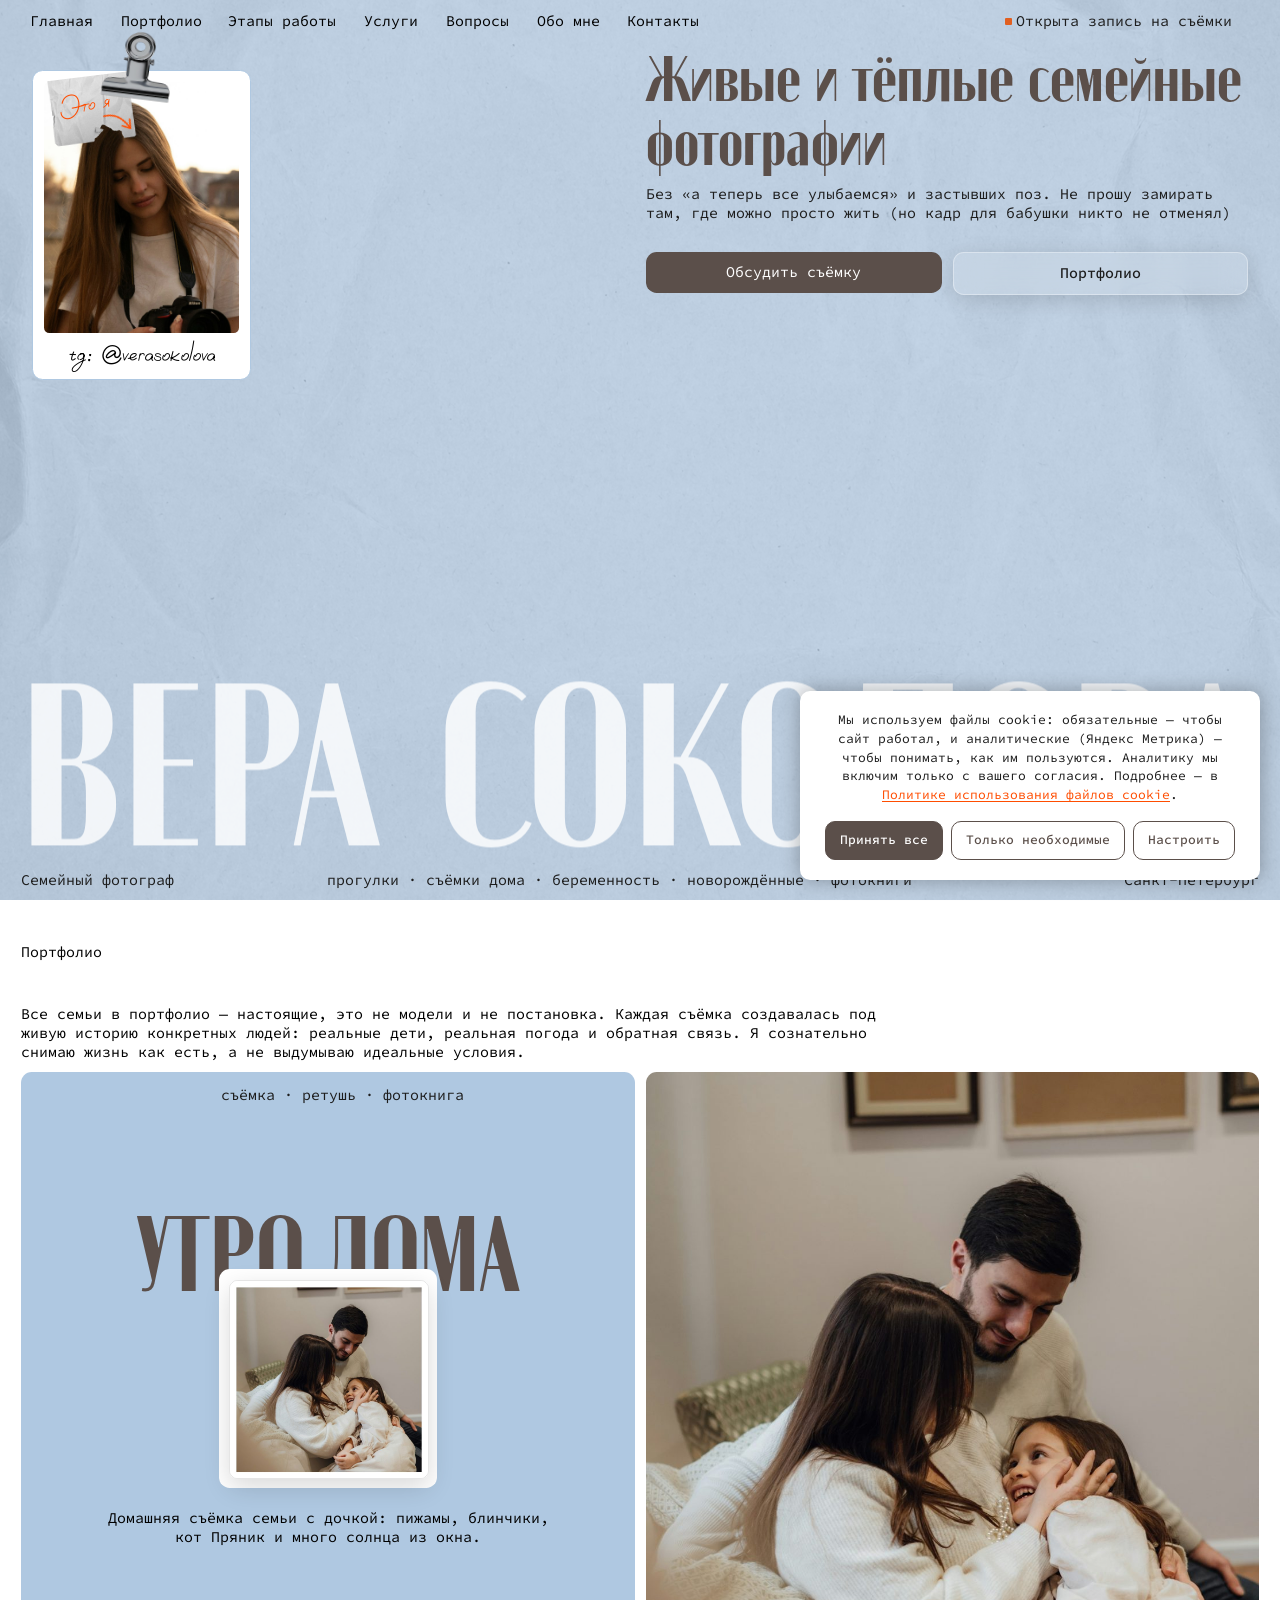
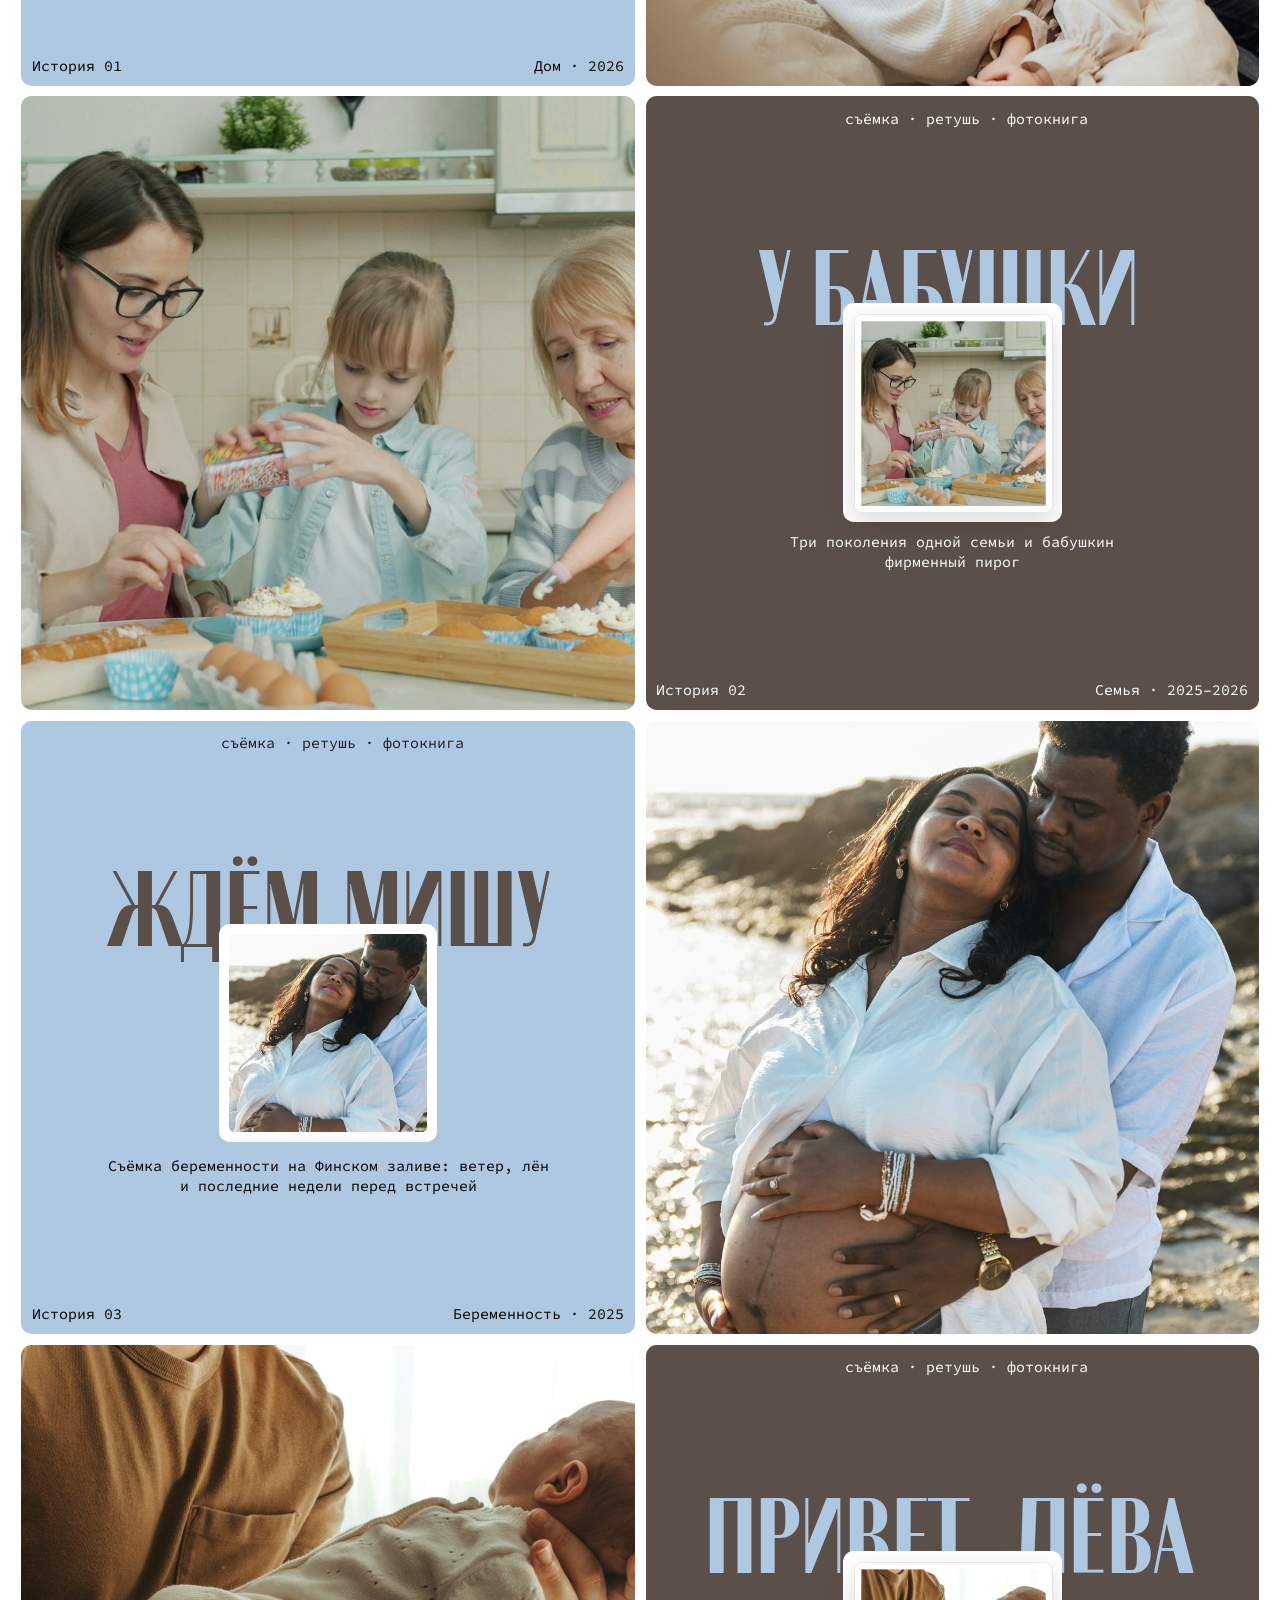
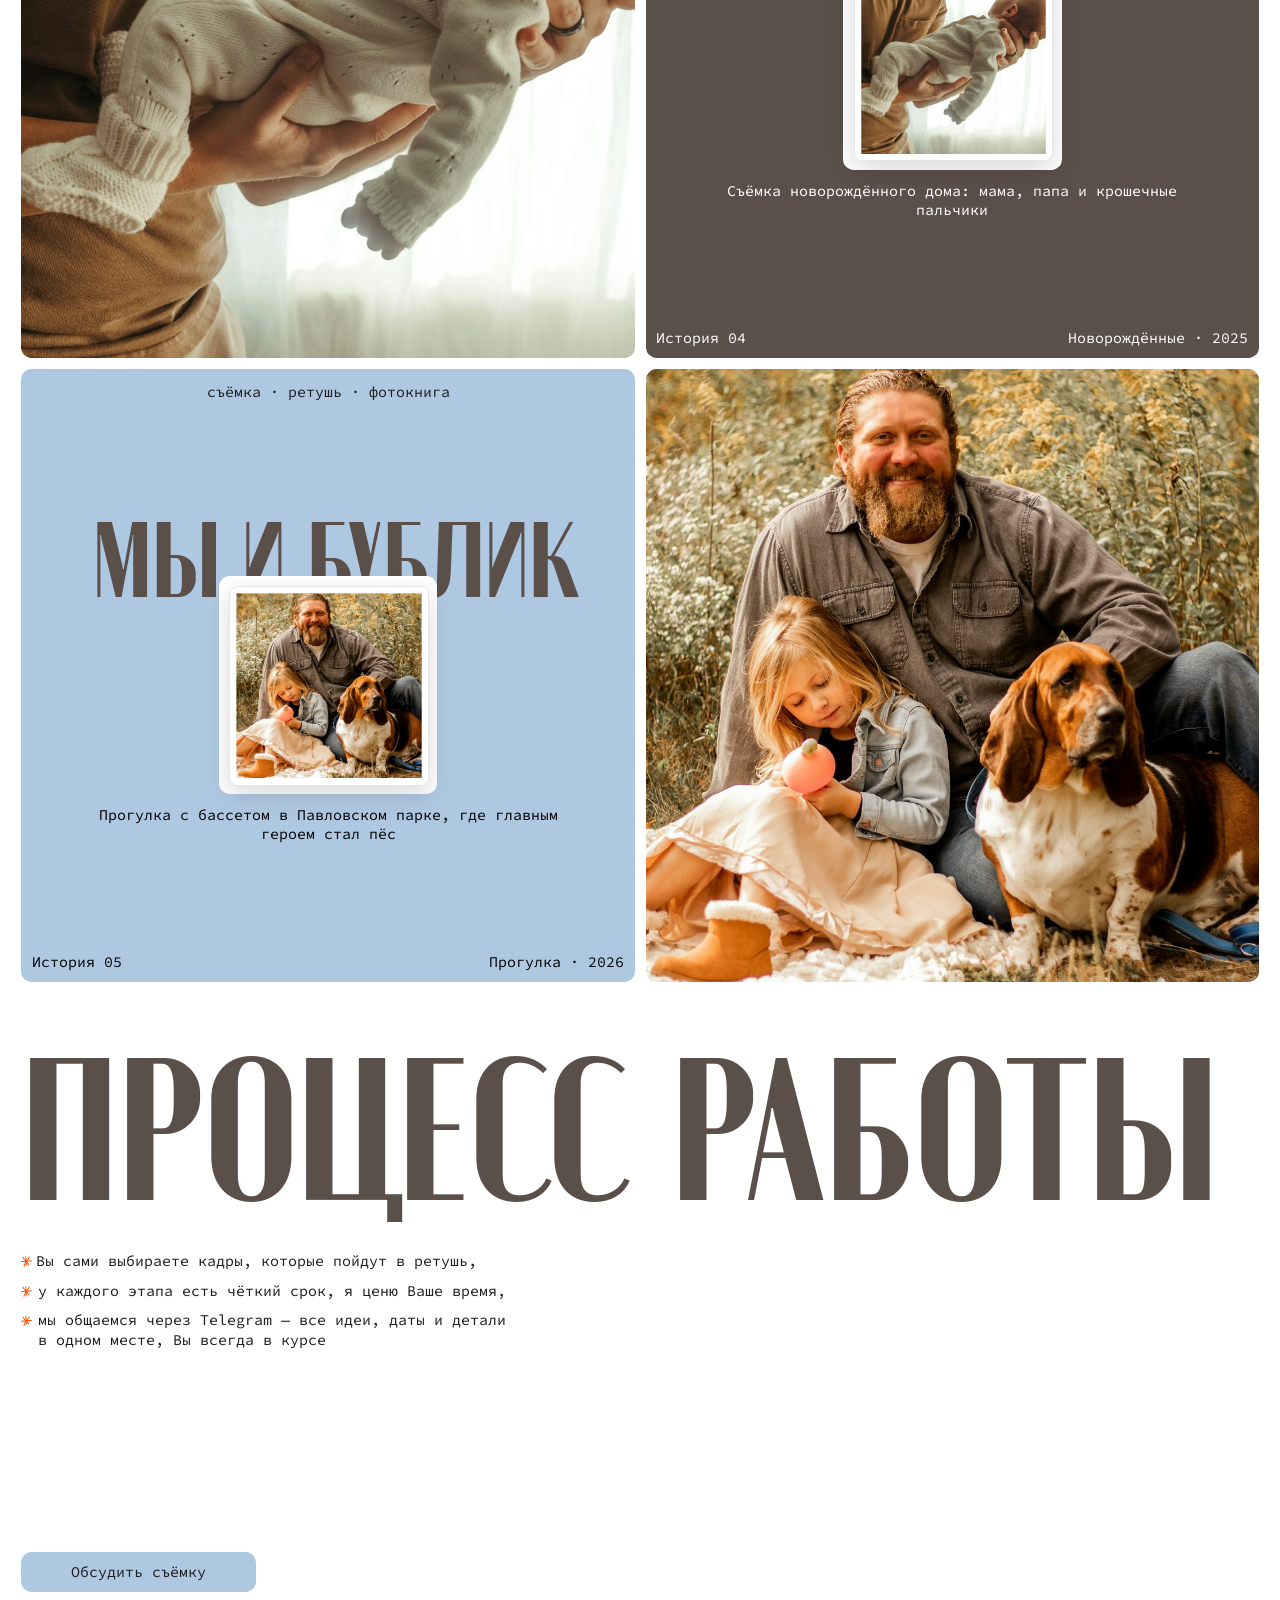
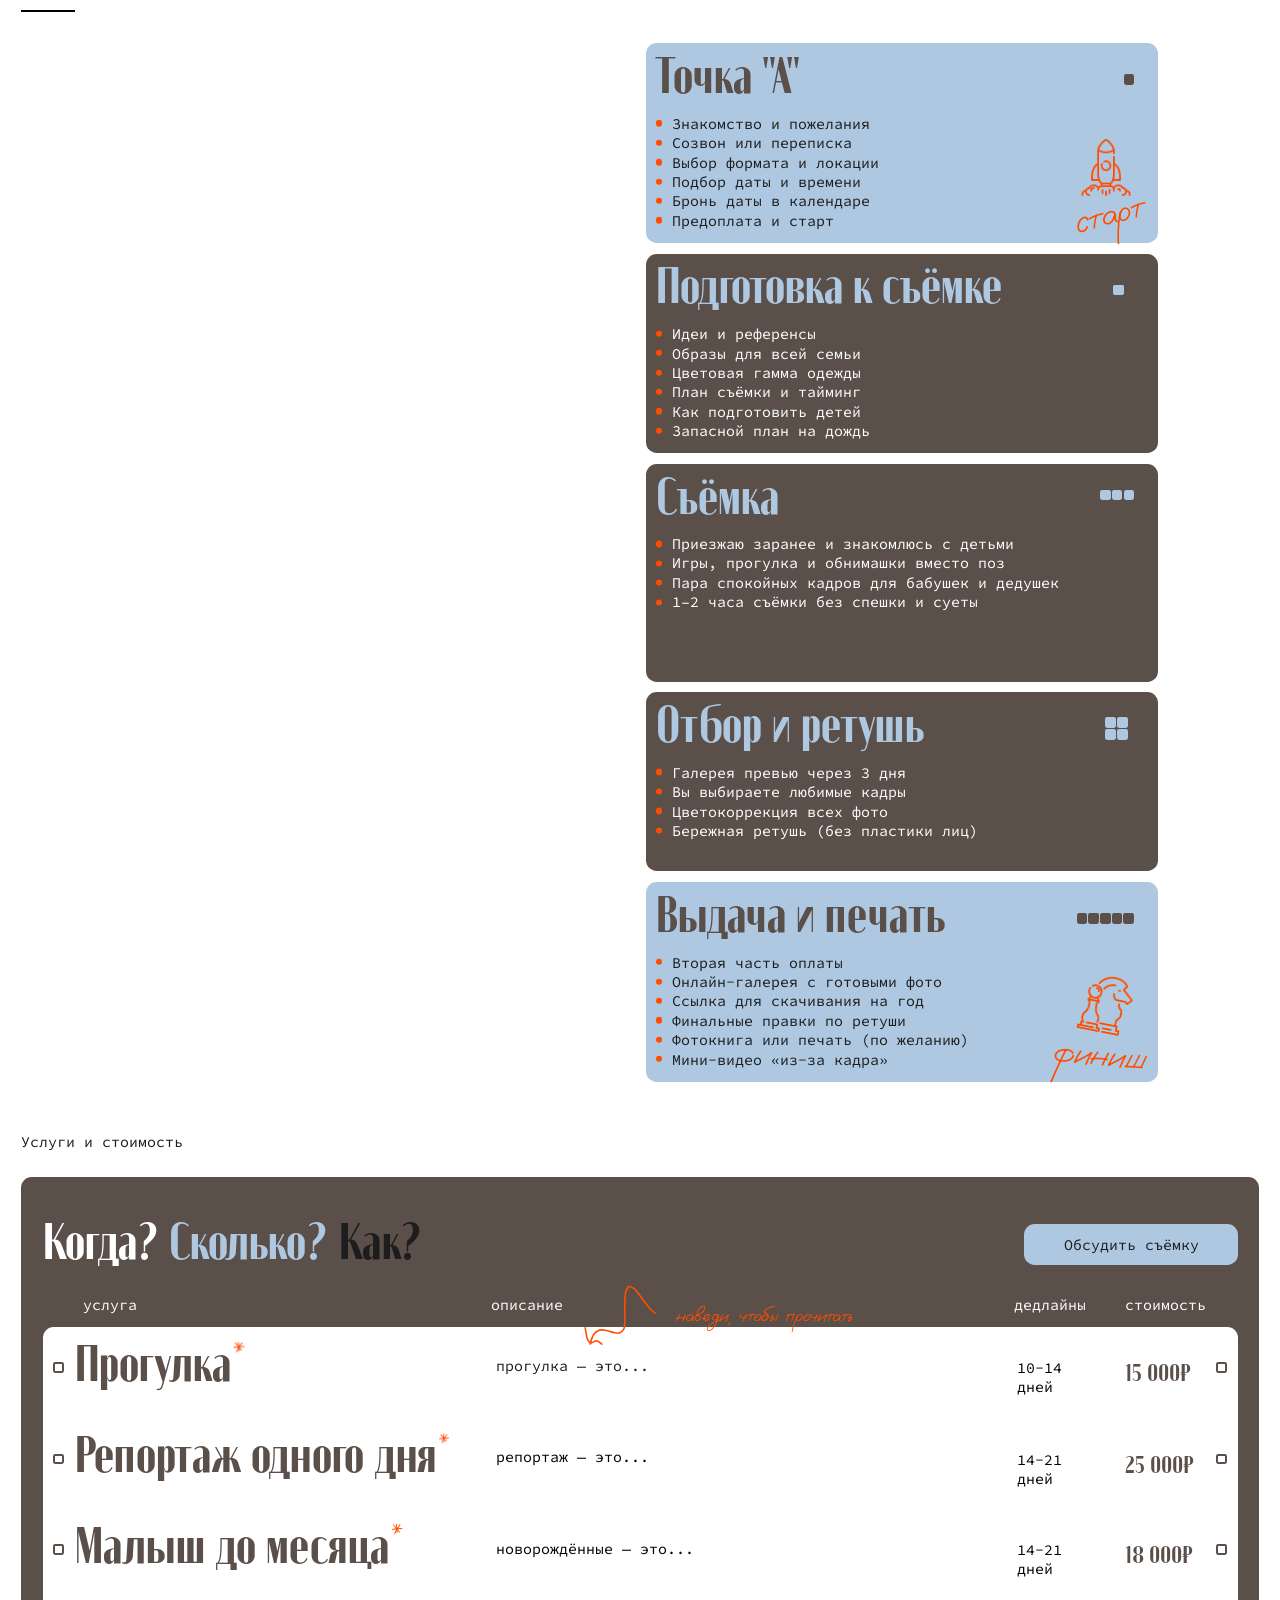
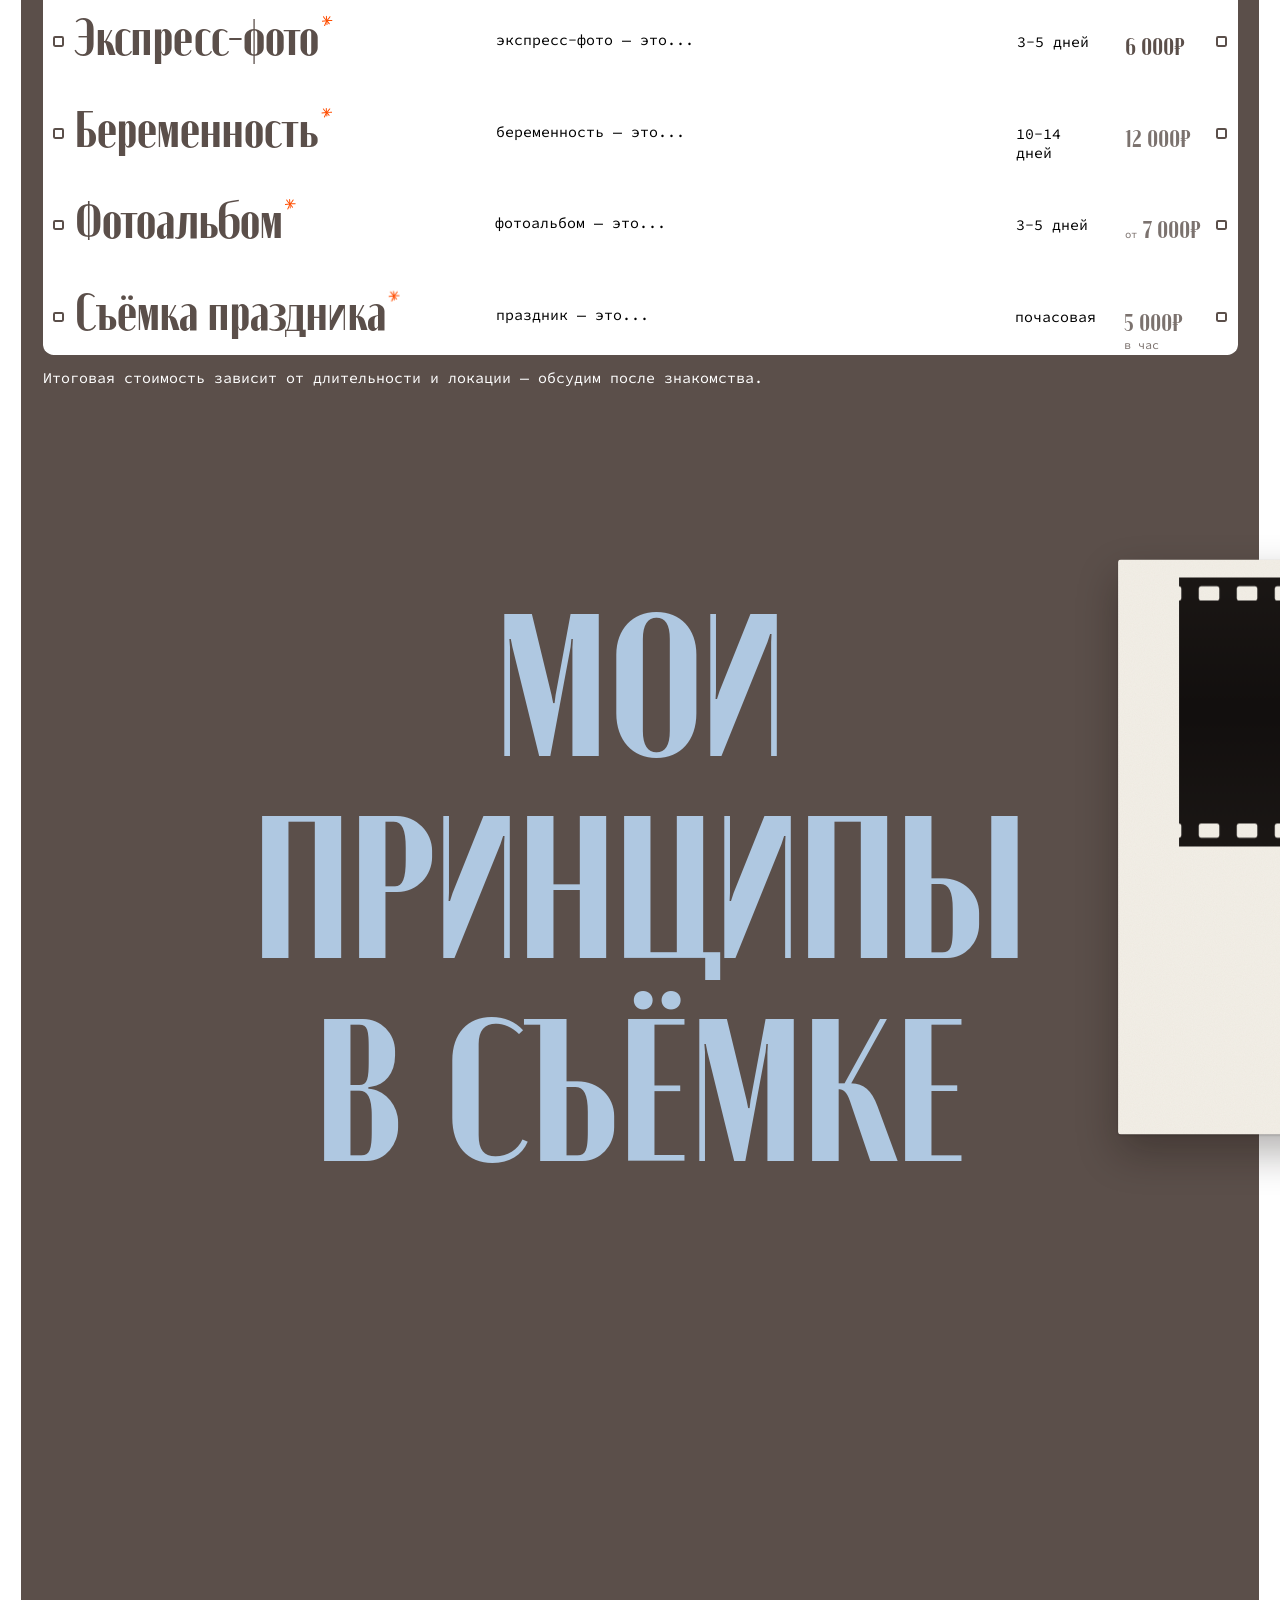
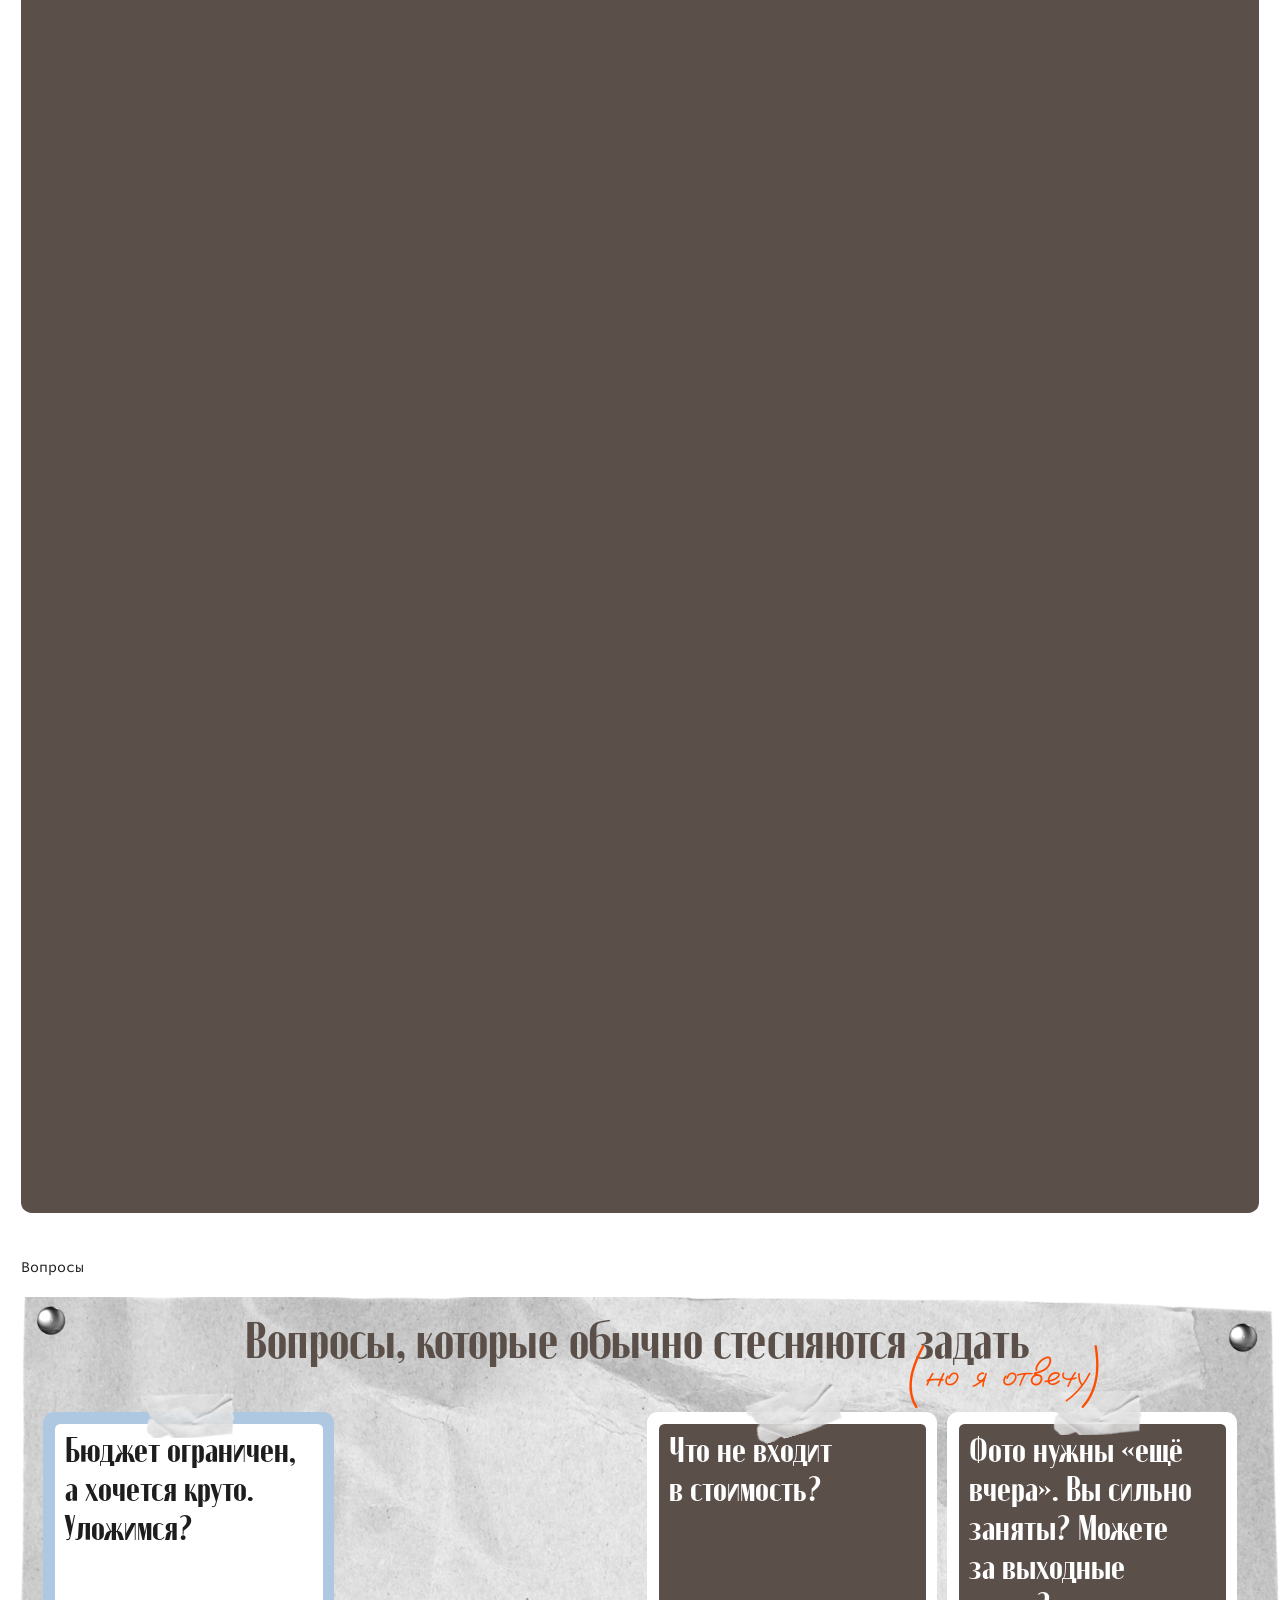
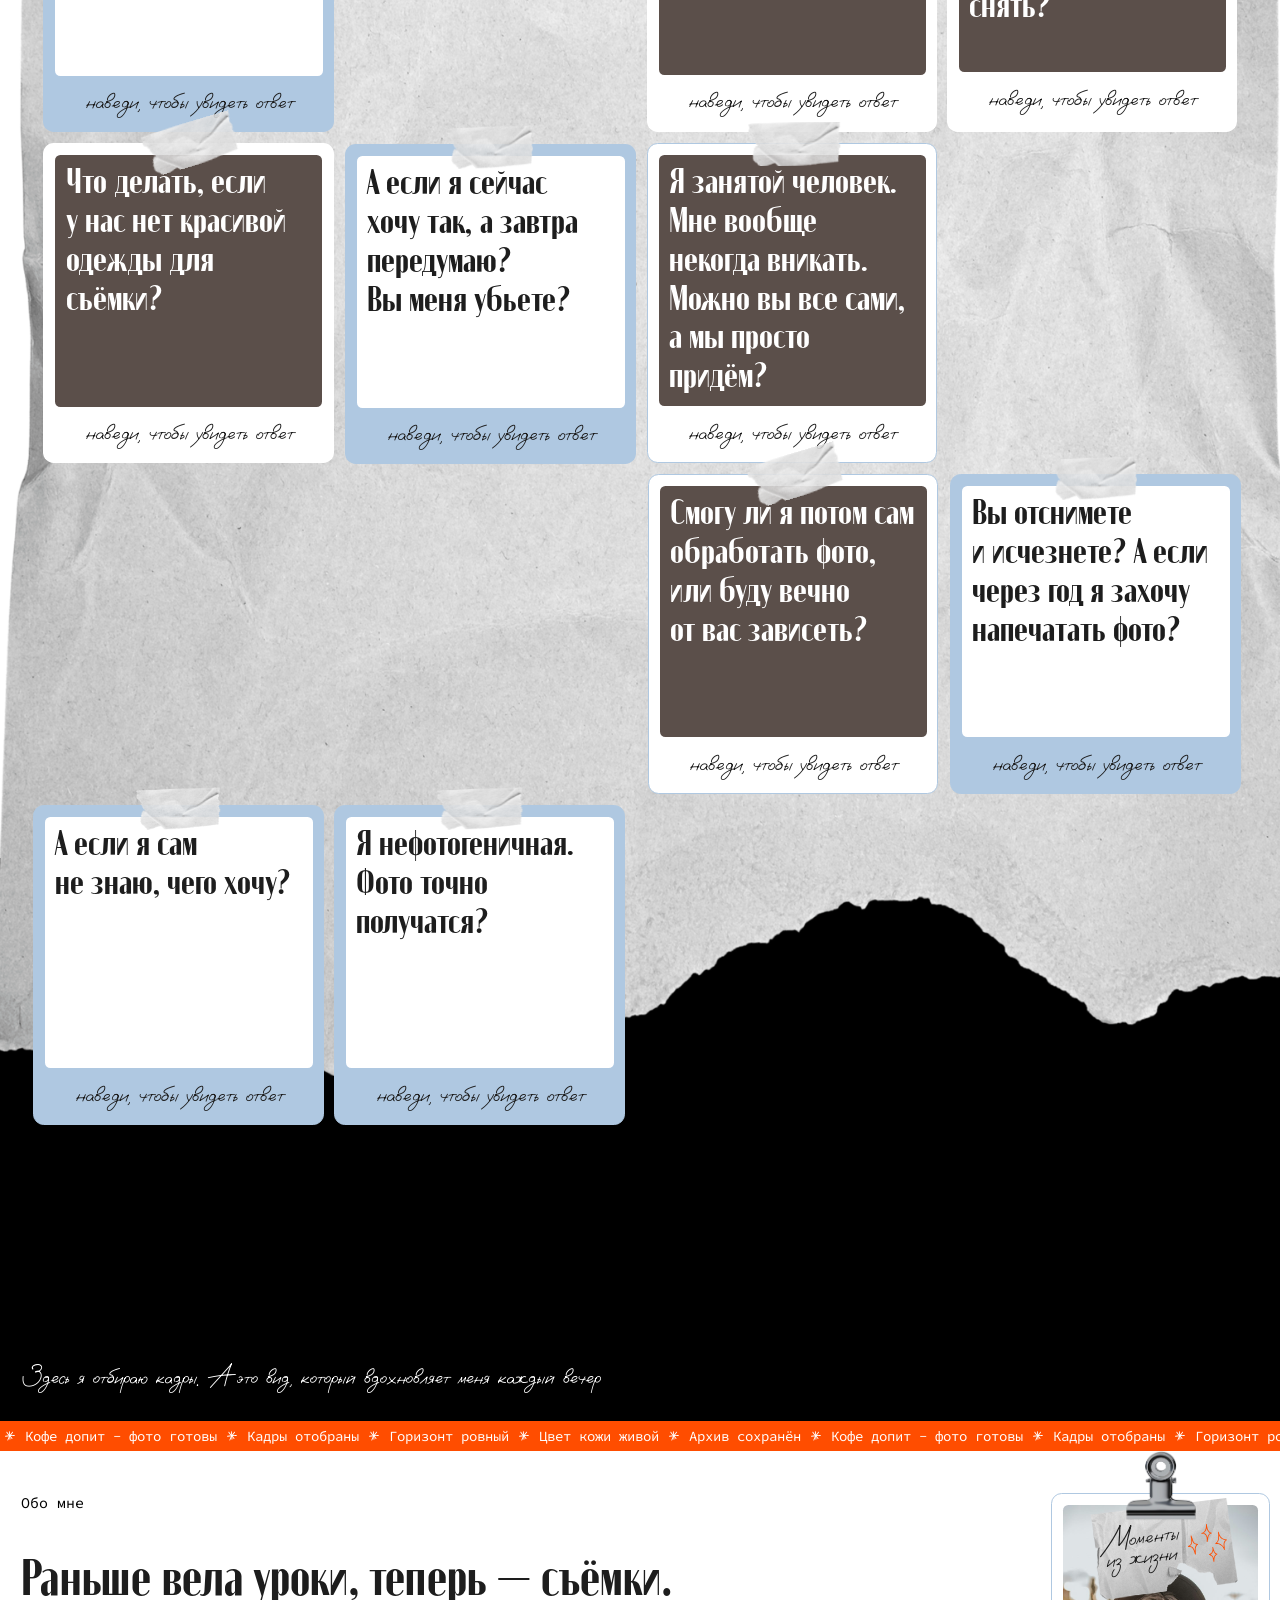
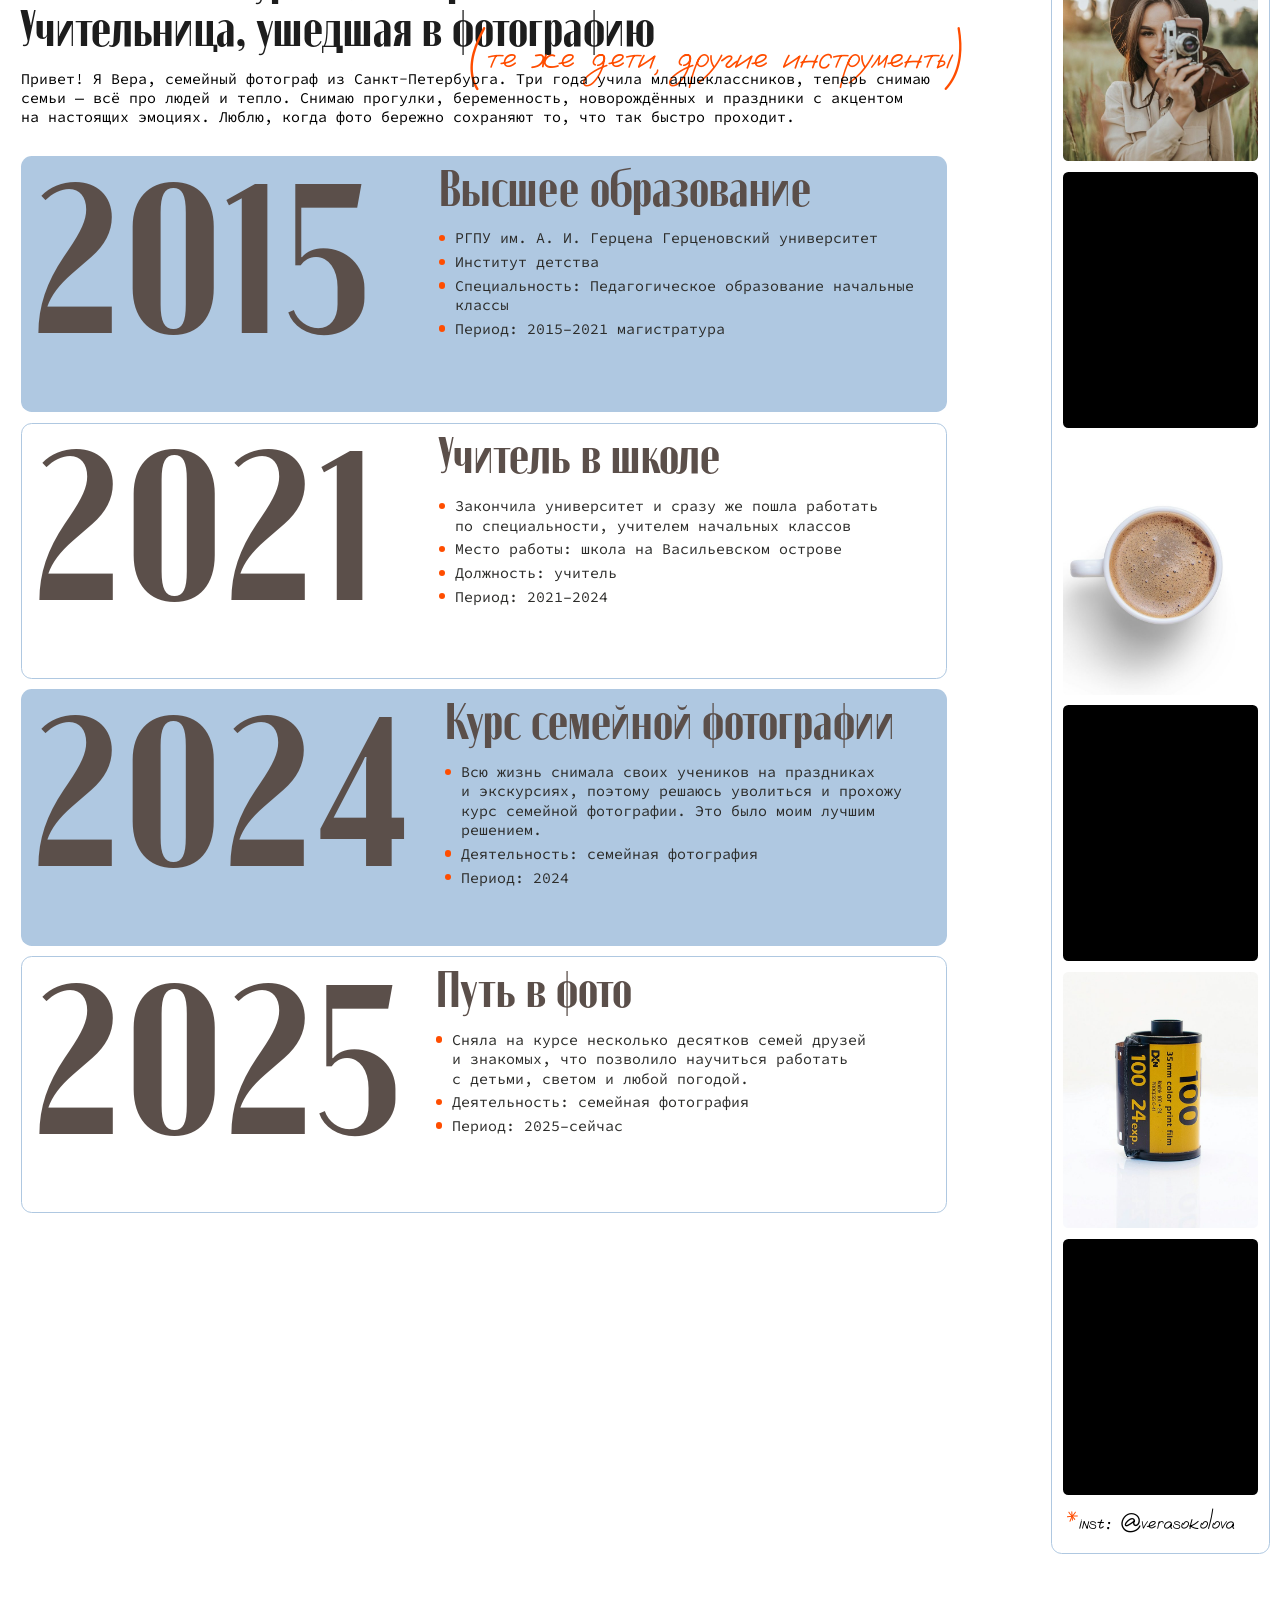
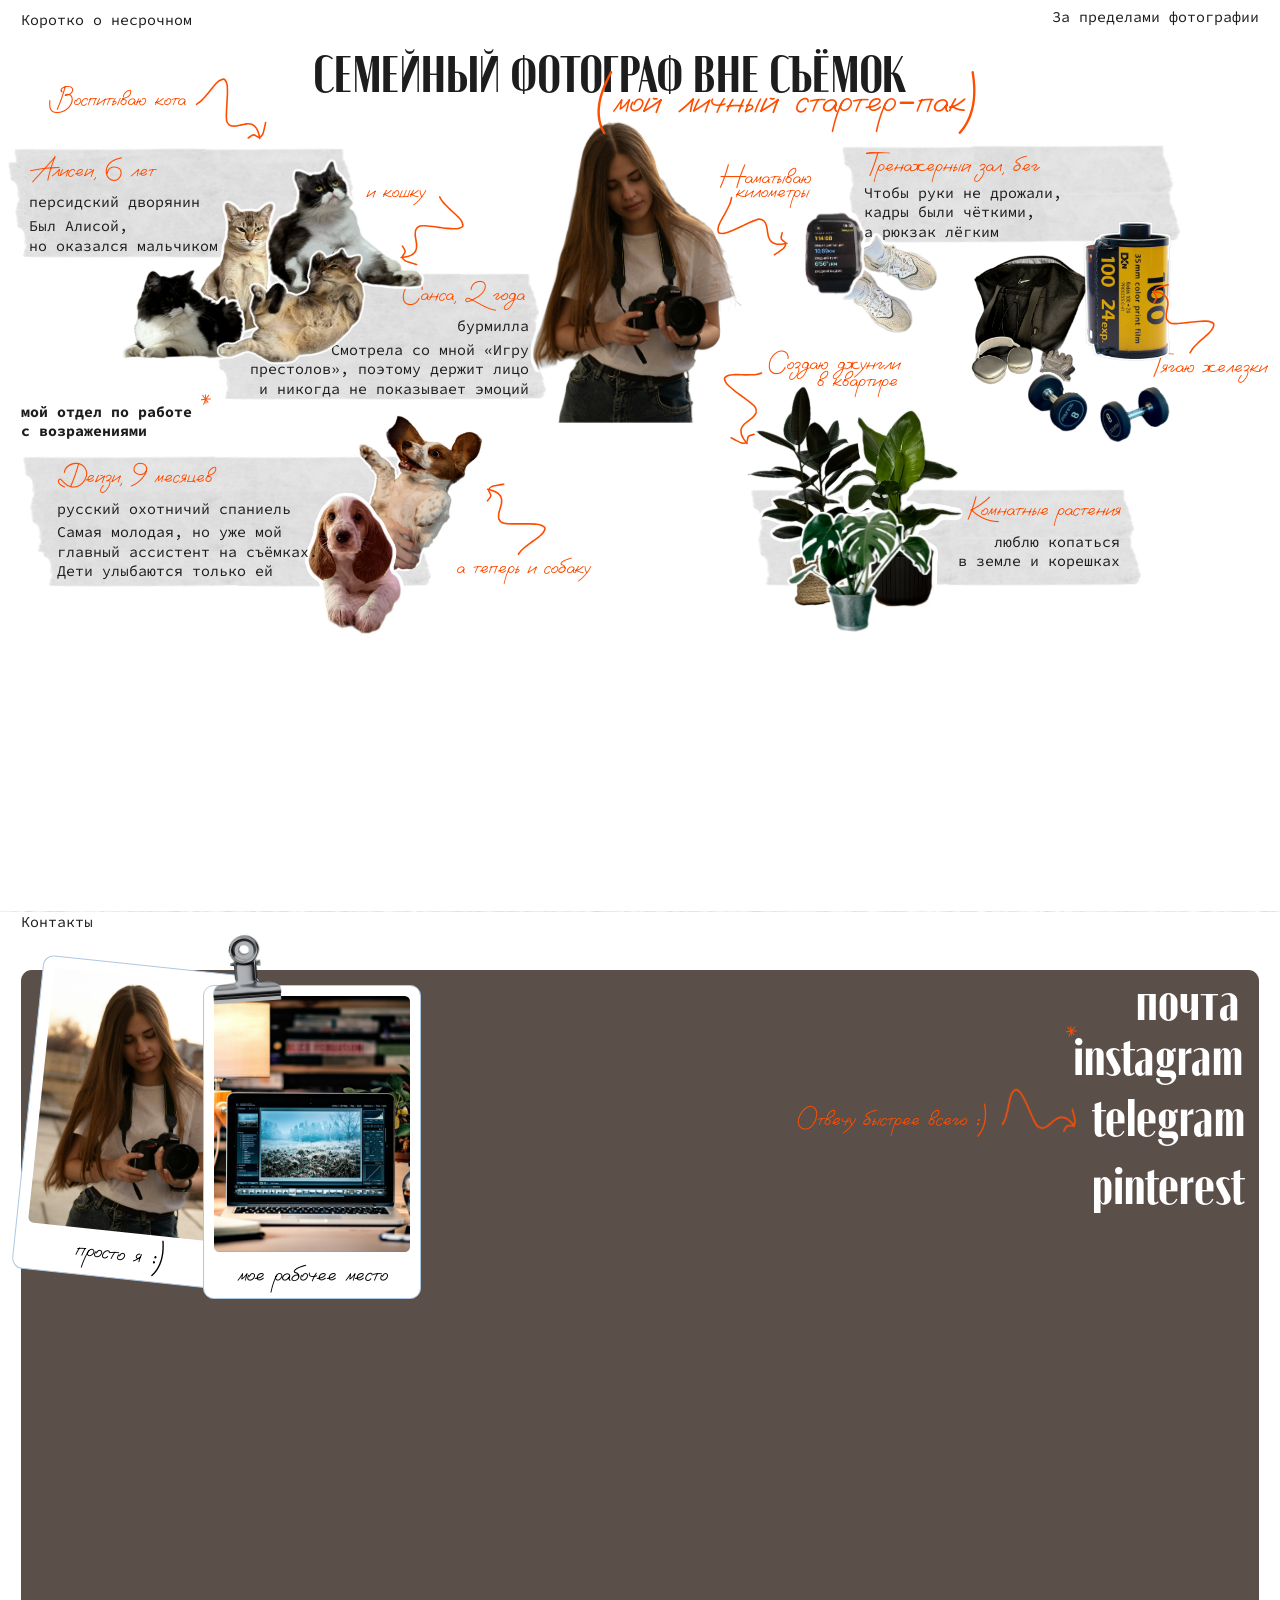
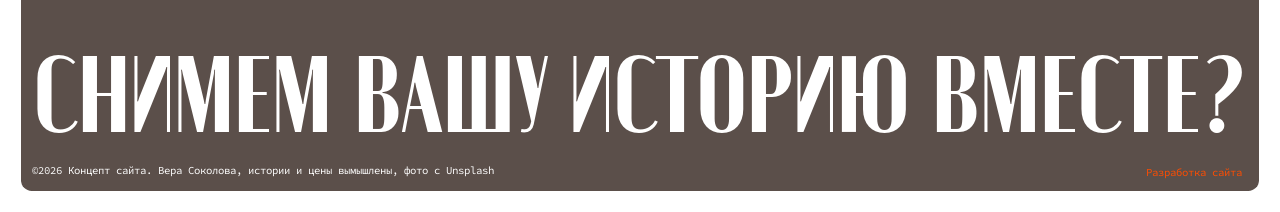
==== index.html @ 7ad283f8 "Рукописные линии одной толщины: подчёркивания, овалы и стрелки векторами Co-Authored-By: Claude Opus" ====
<!DOCTYPE html> <html> <head> <meta charset="utf-8" /> <meta http-equiv="Content-Type" content="text/html; charset=utf-8" /> <meta name="viewport" content="width=device-width, initial-scale=1.0" /> <script src="js/fit-screen.js"></script> <meta name="google-site-verification" content="u1Qw3MwtEXwpE4wMlHcYuDuXhbj5nlh5cwa9GOM43s8" /> <meta name="yandex-verification" content="847b722e824ca57e" /> <!--metatextblock--> <title>Вера Соколова — семейный фотограф в Санкт-Петербурге</title> <meta name="description" content="Живые семейные фотосессии в Санкт-Петербурге: прогулки, съёмки дома, беременность, новорождённые и фотокниги. Концепт сайта." /> <meta name="keywords" content="семейный фотограф, семейная фотосессия Санкт-Петербург, фотосессия беременности, съёмка новорождённых, фотокнига" /> <meta property="og:url" content="https://applehead13.github.io/family-photo-concept/" /> <meta property="og:title" content="Вера Соколова — семейный фотограф в Санкт-Петербурге" /> <meta property="og:description" content="Живые семейные фотосессии в Санкт-Петербурге: прогулки, съёмки дома, беременность, новорождённые и фотокниги. Концепт сайта." /> <meta property="og:type" content="website" /> <meta property="og:image" content="images/photo-og.jpg" /> <link rel="canonical" href="./"> <!--/metatextblock--> <meta name="format-detection" content="telephone=no" /> <meta http-equiv="x-dns-prefetch-control" content="on">   <!--favicons--> <link rel="icon" type="image/png" sizes="32x32" href="images/tild3337-3934-4263-b064-313531323761__group_21.png" media="(prefers-color-scheme: light)"/> <link rel="icon" type="image/png" sizes="32x32" href="images/tild3639-3931-4662-b138-346431663335__group_21.png" media="(prefers-color-scheme: dark)"/> <link rel="apple-touch-icon" type="image/png" href="images/tild3331-3562-4062-b564-663638646631__group_21.png"> <link rel="icon" type="image/png" sizes="192x192" href="images/tild3331-3562-4062-b564-663638646631__group_21.png"> <!--/favicons--> <!-- Assets -->  <link rel="stylesheet" href="css/tilda-grid-3.0.min.css" type="text/css" media="all" onerror="this.loaderr='y';"/> <link rel="stylesheet" href="css/tilda-blocks-page263771409.min.css?t=1791575949" type="text/css" media="all" onerror="this.loaderr='y';" /> <link rel="preconnect" href="https://fonts.gstatic.com"> <link href="https://fonts.googleapis.com/css2?family=Source+Code+Pro:wght@200..900&subset=latin,cyrillic" rel="stylesheet"> <link rel="stylesheet" href="css/tilda-animation-2.0.min.css" type="text/css" media="all" onerror="this.loaderr='y';" /> <link rel="stylesheet" href="css/tilda-popup-1.1.min.css" type="text/css" media="print" onload="this.media='all';" onerror="this.loaderr='y';" /> <noscript><link rel="stylesheet" href="css/tilda-popup-1.1.min.css" type="text/css" media="all" /></noscript> <link rel="stylesheet" href="css/tilda-zero-video-1.0.min.css" type="text/css" media="all" onerror="this.loaderr='y';" /> <script nomodule src="js/tilda-polyfill-1.0.min.js" charset="utf-8"></script> <script type="text/javascript">function t_onReady(func) {if(document.readyState!='loading') {func();} else {document.addEventListener('DOMContentLoaded',func);}}
function t_onFuncLoad(funcName,okFunc,time) {if(typeof window[funcName]==='function') {okFunc();} else {setTimeout(function() {t_onFuncLoad(funcName,okFunc,time);},(time||100));}}function t396_initialScale(t){var e=document.getElementById("rec"+t);if(e){var i=e.querySelector(".t396__artboard");if(i){window.tn_scale_initial_window_width||(window.tn_scale_initial_window_width=document.documentElement.clientWidth);var a=window.tn_scale_initial_window_width,l=[],n,r=i.getAttribute("data-artboard-screens");if(r){r=r.split(",");for(var o=0;o<r.length;o++)l[o]=parseInt(r[o],10)}else l=[320,480,640,960,1200];for(var o=0;o<l.length;o++){var _=l[o];a>=_&&(n=_)}var d="edit"===window.allrecords.getAttribute("data-tilda-mode"),s="center"===t396_scaleInitial__getFieldValue(i,"valign",n,l),c="grid"===t396_scaleInitial__getFieldValue(i,"upscale",n,l),u=t396_scaleInitial__getFieldValue(i,"height_vh",n,l),g=t396_scaleInitial__getFieldValue(i,"height",n,l),w=!!window.opr&&!!window.opr.addons||!!window.opera||-1!==navigator.userAgent.indexOf(" OPR/");if(!d&&s&&!c&&!u&&g&&!w){var f=window.fitScreenCap?window.fitScreenCap(t,n,parseFloat((a/n).toFixed(3))):parseFloat((a/n).toFixed(3)),h=[i,i.querySelector(".t396__carrier"),i.querySelector(".t396__filter")],v=Math.floor(parseInt(g,10)*f)+"px",p;i.style.setProperty("--initial-scale-height",v);for(var o=0;o<h.length;o++)h[o].style.setProperty("height","var(--initial-scale-height)");t396_scaleInitial__getElementsToScale(i,n,l).forEach((function(t){t.style.zoom=f}))}}}}function t396_scaleInitial__getElementsToScale(t,e,i){return t?Array.prototype.slice.call(t.children).filter((function(t){if(!t)return!1;if(!t.classList.contains("t396__elem")&&!t.classList.contains("t396__group"))return!1;if(!t.querySelector(".tn-molecule, .tn-atom"))return!1;var a=!t.getAttribute("data-elem-type")&&t.classList.contains("tn-group"),l=t396_scaleInitial__getFieldValue(t,"container",e,i);return!l&&a&&(l="grid"),"grid"===l})):[]}function t396_scaleInitial__getFieldValue(t,e,i,a){if(!t)return null;var l=a[a.length-1],n=t.getAttribute(t396_scaleInitial__getFieldAttribute(t,e,i,l));if(null===n)for(var r=0;r<a.length;r++){var o=a[r];if(!(o<=i)&&null!==(n=t.getAttribute(t396_scaleInitial__getFieldAttribute(t,e,o,l))))break}return n}function t396_scaleInitial__getFieldAttribute(t,e,i,a){var l=["widthmode","heightmode","flex"],n=t.classList.contains("t396__artboard"),r=!n&&t.classList.contains("tn-group"),o="data-field-";n&&(o="data-artboard-"),r&&(o="data-group-");var _="-value",d;return(n||r&&-1!==l.indexOf(e))&&(_=""),o+e+(i===a?"":"-res-"+i)+_}window.TN_SCALE_INITIAL_VER="1.0",window.tn_scale_initial_window_width=null;</script> <script src="js/jquery-1.10.2.min.js" charset="utf-8" onerror="this.loaderr='y';"></script> <script src="js/tilda-scripts-3.0.min.js" charset="utf-8" defer onerror="this.loaderr='y';"></script> <script src="js/tilda-blocks-page263771409.min.js?t=1791575949" charset="utf-8" async onerror="this.loaderr='y';"></script> <script src="js/lazyload-1.3.min.export.js" charset="utf-8" async onerror="this.loaderr='y';"></script> <script src="js/tilda-animation-2.0.min.js" charset="utf-8" async onerror="this.loaderr='y';"></script> <script src="js/tilda-popup-1.0.min.js" charset="utf-8" async onerror="this.loaderr='y';"></script> <script src="js/tilda-zero-1.2.min.js" charset="utf-8" async onerror="this.loaderr='y';"></script> <script src="js/tilda-animation-ext-1.0.min.js" charset="utf-8" async onerror="this.loaderr='y';"></script> <script src="js/tilda-animation-sbs-1.0.min.js" charset="utf-8" async onerror="this.loaderr='y';"></script> <script src="js/tilda-zero-scale-1.0.min.js" charset="utf-8" async onerror="this.loaderr='y';"></script> <script src="js/tilda-zero-video-1.0.min.js" charset="utf-8" async onerror="this.loaderr='y';"></script> <script src="js/tilda-zero-fixed-1.0.min.js" charset="utf-8" async onerror="this.loaderr='y';"></script> <script src="js/tilda-events-1.0.min.js" charset="utf-8" async onerror="this.loaderr='y';"></script> <!-- nominify begin --><script src="js/flip.js"></script> <meta name="p:domain_verify" content="acdc75e49ddac1f199c2b8366e29aea6"/><!-- nominify end --><script type="text/javascript">window.dataLayer=window.dataLayer||[];</script> <script type="text/javascript">(function() {var ttt='cebo';var tt='oog';var re=new RegExp("bot|g" + tt + "le|yandex|baidu|bing|msn|duckduckbot|teoma|slurp|crawler|spider|robot|crawling|fa" + ttt + "ok","i");if((re.test(navigator.userAgent))===false&&typeof(sessionStorage)!='undefined'&&sessionStorage.getItem('visited')!=='y'&&document.visibilityState){var style=document.createElement('style');style.type='text/css';style.innerHTML='@media screen and (min-width: 980px) {.t-records {opacity: 0;}.t-records_animated {-webkit-transition: opacity ease-in-out .2s;-moz-transition: opacity ease-in-out .2s;-o-transition: opacity ease-in-out .2s;transition: opacity ease-in-out .2s;}.t-records.t-records_visible {opacity: 1;}}';document.getElementsByTagName('head')[0].appendChild(style);function t_setvisRecs(){var alr=document.querySelectorAll('.t-records');Array.prototype.forEach.call(alr,function(el) {el.classList.add("t-records_animated");});setTimeout(function() {Array.prototype.forEach.call(alr,function(el) {el.classList.add("t-records_visible");});sessionStorage.setItem("visited","y");},400);}
document.addEventListener('DOMContentLoaded',t_setvisRecs);}})();</script><link rel="stylesheet" href="css/concept.css"></head> <body class="t-body" style="margin:0;"> <!--allrecords--> <div id="allrecords" data-tilda-export="yes" class="t-records" data-hook="blocks-collection-content-node" data-tilda-project-id="19470656" data-tilda-page-id="263771409" data-tilda-formskey="723a7df262fc7cc72e4738e919470656" data-tilda-cookie="no" data-tilda-lazy="yes" data-tilda-root-zone="com" data-tilda-project-headcode="yes" data-tilda-project-country="RU"> <div id="rec4193905001" class="r t-rec" style=" " data-animationappear="off" data-record-type="1093"> <!-- t1093 --> <div class="t1093"> <div class="t-popup " data-anim="appearfromright" data-anim-timeout="0.3" data-tooltip-hook="#zeropopup" data-popup-rec-ids="rec4193905101"
role="dialog"
aria-modal="true"
tabindex="-1"> <div class="t-popup__container t-width t-valign_middle"> </div> <div class="t-popup__close t-popup__block-close"> <button type="button" class="t-popup__close-wrapper t-popup__block-close-button" aria-label="Закрыть диалоговое окно"> <svg role="presentation" class="t-popup__close-icon" width="23px" height="23px" viewBox="0 0 23 23" version="1.1" xmlns="http://www.w3.org/2000/svg" xmlns:xlink="http://www.w3.org/1999/xlink"> <g stroke="none" stroke-width="1" fill="#1d1d1d" fill-rule="evenodd"> <rect transform="translate(11.313708, 11.313708) rotate(-45.000000) translate(-11.313708, -11.313708) " x="10.3137085" y="-3.6862915" width="2" height="30"></rect> <rect transform="translate(11.313708, 11.313708) rotate(-315.000000) translate(-11.313708, -11.313708) " x="10.3137085" y="-3.6862915" width="2" height="30"></rect> </g> </svg> </button> </div> </div> <div class="t-popup__bg"></div></div> <style>#rec4193905101[data-record-type="396"],#rec4193905101[data-parenttplid="396"]{display:none;}.t1093 .t-popup #rec4193905101[data-record-type="396"],.t1093 .t-popup #rec4193905101[data-parenttplid="396"]{display:block;}</style> <style>#rec4193905001 .t1093 .t-popup__bg{-webkit-backdrop-filter:blur(4px);backdrop-filter:blur(4px);}</style> <style>#rec4193905001 .t1093 .t-popup.t-popup-anim-appearfromright .t-popup__container{transition-timing-function:ease-in-out;}</style> <script>t_onReady(function() {t_onFuncLoad('t1093__init',function() {t1093__init('4193905001');});t_onFuncLoad('t1093__initPopup',function() {t1093__initPopup('4193905001');});});</script> </div> <div id="rec4193905101" class="r t-rec" style=" " data-animationappear="off" data-record-type="396"> <!-- T396 --> <style>#rec4193905101 .t396__artboard{min-height:600px;height:100vh;}#rec4193905101 .t396__filter{min-height:600px;height:100vh;}#rec4193905101 .t396__carrier{min-height:600px;height:100vh;background-position:center center;background-attachment:scroll;background-size:cover;background-repeat:no-repeat;}@media screen and (max-width:1199px){#rec4193905101 .t396__artboard,#rec4193905101 .t396__filter,#rec4193905101 .t396__carrier{}#rec4193905101 .t396__filter{}#rec4193905101 .t396__carrier{background-attachment:scroll;}}@media screen and (max-width:767px){#rec4193905101 .t396__artboard,#rec4193905101 .t396__filter,#rec4193905101 .t396__carrier{}#rec4193905101 .t396__filter{}#rec4193905101 .t396__carrier{background-attachment:scroll;}}#rec4193905101 .tn-elem[data-elem-id="1771239534796"]{z-index:3;top:calc(50vh - 50px + 0px);left:calc(50% - 600px + 970px);width:220px;height:100%;}#rec4193905101 .tn-elem[data-elem-id="1771239534796"] .tn-atom{border-radius:10px 10px 10px 10px;background-color:#ffffff;background-position:center center;background-attachment:scroll;--t396-borderwidth:1px 1px 1px 1px;--t396-borderstyle:solid;--t396-borderstyle-existed:1;--t396-bordercolor:#afc8e1;border-width:var(--t396-borderwidth,0);border-style:var(--t396-borderstyle,solid);border-color:var(--t396-bordercolor,transparent);transition:background-color var(--t396-speedhover,0s) ease-in-out,color var(--t396-speedhover,0s) ease-in-out,border-color var(--t396-speedhover,0s) ease-in-out,box-shadow var(--t396-shadowshoverspeed,0.2s) ease-in-out;}@media screen and (max-width:1199px){#rec4193905101 .tn-elem[data-elem-id="1771239534796"]{display:table;top:calc(300px - 50% + 0px);left:calc(50% - 384px + 540px);}#rec4193905101 .tn-elem[data-elem-id="1771239534796"] .tn-atom{background-size:cover;background-attachment:scroll;}}@media screen and (max-width:767px){#rec4193905101 .tn-elem[data-elem-id="1771239534796"]{display:table;left:calc(50% - 180px + 130px);}#rec4193905101 .tn-elem[data-elem-id="1771239534796"] .tn-atom{background-size:cover;}}#rec4193905101 .tn-group[data-group-id="1771240304445000002"]{z-index:3;position:absolute;top:249px;left:calc(50% - 600px + 980px);width:83px;height:18px;}#rec4193905101 .tn-group[data-group-id="1771240304445000002"] #molecule-1771240304445000002{width:100%;height:100%;position:relative;border-color:transparent;border-style:solid;box-sizing:border-box;border-radius:0px 0px 0px 0px;transition:background-color var(--t396-speedhover,0s) ease-in-out,color var(--t396-speedhover,0s) ease-in-out,border-color var(--t396-speedhover,0s) ease-in-out,box-shadow var(--t396-shadowshoverspeed,0.2s) ease-in-out;}@media screen and (max-width:1199px){#rec4193905101 .tn-group[data-group-id="1771240304445000002"]{display:block;top:249px;left:calc(50% - 384px + 550px);width:892px;height:18px;}#rec4193905101 .tn-group[data-group-id="1771240304445000002"] #molecule-1771240304445000002{}}@media screen and (max-width:767px){#rec4193905101 .tn-group[data-group-id="1771240304445000002"]{display:block;top:257px;left:calc(50% - 180px + 140px);width:1271px;height:18px;}#rec4193905101 .tn-group[data-group-id="1771240304445000002"] #molecule-1771240304445000002{}}#rec4193905101 .tn-elem[data-elem-id="1771240304445000003"]{z-index:3;top:4px;left:8px;width:67px;height:12px;}#rec4193905101 .tn-elem[data-elem-id="1771240304445000003"] .tn-atom{border-radius:0px 0px 0px 0px;opacity:0.5;background-color:#afc8e1;background-position:center center;border-width:var(--t396-borderwidth,0);border-style:var(--t396-borderstyle,solid);border-color:var(--t396-bordercolor,transparent);transition:background-color var(--t396-speedhover,0s) ease-in-out,color var(--t396-speedhover,0s) ease-in-out,border-color var(--t396-speedhover,0s) ease-in-out,box-shadow var(--t396-shadowshoverspeed,0.2s) ease-in-out;}@media (min-width:1200px){#rec4193905101 .tn-elem.t396__elem--anim-hidden[data-elem-id="1771240304445000003"]{opacity:0;}}@media screen and (max-width:1199px){#rec4193905101 .tn-elem[data-elem-id="1771240304445000003"]{display:table;top:4px;left:825px;width:67px;height:12px;}}@media screen and (max-width:767px){#rec4193905101 .tn-elem[data-elem-id="1771240304445000003"]{display:table;top:17px;left:1204px;height:1px;}}#rec4193905101 .tn-elem[data-elem-id="1771240304445000004"]{color:#000000;z-index:3;top:0px;left:75px;width:auto;height:auto;}#rec4193905101 .tn-elem[data-elem-id="1771240304445000004"] .tn-atom{vertical-align:middle;white-space:nowrap;color:#000000;font-size:14px;font-family:var(--t-text-font,Arial);line-height:1.3;font-weight:400;border-radius:0px 0px 0px 0px;padding:0px 0px 0px 0px;background-position:center center;border-width:var(--t396-borderwidth,0);border-style:var(--t396-borderstyle,solid);border-color:var(--t396-bordercolor,transparent);transition:background-color var(--t396-speedhover,0s) ease-in-out,color var(--t396-speedhover,0s) ease-in-out,border-color var(--t396-speedhover,0s) ease-in-out,box-shadow var(--t396-shadowshoverspeed,0.2s) ease-in-out;--t396-shadow-text-opacity:100%;text-shadow:var(--t396-shadow-text-x,0px) var(--t396-shadow-text-y,0px) var(--t396-shadow-text-blur,0px) rgba(var(--t396-shadow-text-color),var(--t396-shadow-text-opacity,100%));}@media (min-width:1200px){#rec4193905101 .tn-elem.t396__elem--anim-hidden[data-elem-id="1771240304445000004"]{opacity:0;}}@media screen and (max-width:1199px){#rec4193905101 .tn-elem[data-elem-id="1771240304445000004"]{display:table;top:0px;left:74px;width:auto;height:auto;}#rec4193905101 .tn-elem[data-elem-id="1771240304445000004"] .tn-atom{vertical-align:middle;white-space:nowrap;background-size:cover;}}@media screen and (max-width:767px){#rec4193905101 .tn-elem[data-elem-id="1771240304445000004"]{display:table;top:0px;left:75px;width:auto;height:auto;}#rec4193905101 .tn-elem[data-elem-id="1771240304445000004"] .tn-atom{white-space:nowrap;background-size:cover;}}#rec4193905101 .tn-elem[data-elem-id="1771240304445000005"]{color:#000000;z-index:3;top:0px;left:8px;width:auto;height:auto;}#rec4193905101 .tn-elem[data-elem-id="1771240304445000005"] .tn-atom{vertical-align:middle;white-space:nowrap;color:#000000;font-size:14px;font-family:var(--t-text-font,Arial);line-height:1.3;font-weight:400;border-radius:0px 0px 0px 0px;padding:0px 0px 0px 0px;background-position:center center;border-width:var(--t396-borderwidth,0);border-style:var(--t396-borderstyle,solid);border-color:var(--t396-bordercolor,transparent);transition:background-color var(--t396-speedhover,0s) ease-in-out,color var(--t396-speedhover,0s) ease-in-out,border-color var(--t396-speedhover,0s) ease-in-out,box-shadow var(--t396-shadowshoverspeed,0.2s) ease-in-out;--t396-shadow-text-opacity:100%;text-shadow:var(--t396-shadow-text-x,0px) var(--t396-shadow-text-y,0px) var(--t396-shadow-text-blur,0px) rgba(var(--t396-shadow-text-color),var(--t396-shadow-text-opacity,100%));}@media (min-width:1200px){#rec4193905101 .tn-elem.t396__elem--anim-hidden[data-elem-id="1771240304445000005"]{opacity:0;}}@media screen and (max-width:1199px){#rec4193905101 .tn-elem[data-elem-id="1771240304445000005"]{display:table;top:0px;left:8px;width:auto;height:auto;}#rec4193905101 .tn-elem[data-elem-id="1771240304445000005"] .tn-atom{vertical-align:middle;white-space:nowrap;background-size:cover;}}@media screen and (max-width:767px){#rec4193905101 .tn-elem[data-elem-id="1771240304445000005"]{display:table;top:0px;left:8px;width:auto;height:auto;}#rec4193905101 .tn-elem[data-elem-id="1771240304445000005"] .tn-atom{white-space:nowrap;background-size:cover;}}#rec4193905101 .tn-elem[data-elem-id="1771240304446000006"]{color:#000000;z-index:3;top:0px;left:0px;width:auto;height:auto;}#rec4193905101 .tn-elem[data-elem-id="1771240304446000006"] .tn-atom{vertical-align:middle;white-space:nowrap;color:#000000;font-size:14px;font-family:var(--t-text-font,Arial);line-height:1.3;font-weight:400;border-radius:0px 0px 0px 0px;padding:0px 0px 0px 0px;background-position:center center;border-width:var(--t396-borderwidth,0);border-style:var(--t396-borderstyle,solid);border-color:var(--t396-bordercolor,transparent);transition:background-color var(--t396-speedhover,0s) ease-in-out,color var(--t396-speedhover,0s) ease-in-out,border-color var(--t396-speedhover,0s) ease-in-out,box-shadow var(--t396-shadowshoverspeed,0.2s) ease-in-out;--t396-shadow-text-opacity:100%;text-shadow:var(--t396-shadow-text-x,0px) var(--t396-shadow-text-y,0px) var(--t396-shadow-text-blur,0px) rgba(var(--t396-shadow-text-color),var(--t396-shadow-text-opacity,100%));}@media (min-width:1200px){#rec4193905101 .tn-elem.t396__elem--anim-hidden[data-elem-id="1771240304446000006"]{opacity:0;}}@media screen and (max-width:1199px){#rec4193905101 .tn-elem[data-elem-id="1771240304446000006"]{display:table;top:0px;left:0px;width:auto;height:auto;}#rec4193905101 .tn-elem[data-elem-id="1771240304446000006"] .tn-atom{vertical-align:middle;white-space:nowrap;background-size:cover;}}@media screen and (max-width:767px){#rec4193905101 .tn-elem[data-elem-id="1771240304446000006"]{display:table;top:0px;left:0px;width:auto;height:auto;}#rec4193905101 .tn-elem[data-elem-id="1771240304446000006"] .tn-atom{white-space:nowrap;background-size:cover;}}#rec4193905101 .tn-group[data-group-id="1775125004210000001"]{z-index:3;position:absolute;top:221px;left:calc(50% - 600px + 980px);width:176px;height:18px;}#rec4193905101 .tn-group[data-group-id="1775125004210000001"] #molecule-1775125004210000001{width:100%;height:100%;position:relative;border-color:transparent;border-style:solid;box-sizing:border-box;border-radius:0px 0px 0px 0px;transition:background-color var(--t396-speedhover,0s) ease-in-out,color var(--t396-speedhover,0s) ease-in-out,border-color var(--t396-speedhover,0s) ease-in-out,box-shadow var(--t396-shadowshoverspeed,0.2s) ease-in-out;}@media screen and (max-width:1199px){#rec4193905101 .tn-group[data-group-id="1775125004210000001"]{display:block;top:221px;left:calc(50% - 384px + 550px);width:995px;height:18px;}#rec4193905101 .tn-group[data-group-id="1775125004210000001"] #molecule-1775125004210000001{}}@media screen and (max-width:767px){#rec4193905101 .tn-group[data-group-id="1775125004210000001"]{display:block;top:227px;left:calc(50% - 180px + 140px);width:1383px;height:20px;}#rec4193905101 .tn-group[data-group-id="1775125004210000001"] #molecule-1775125004210000001{}}#rec4193905101 .tn-elem[data-elem-id="1775125004210000002"]{z-index:3;top:4px;left:8px;width:160px;height:12px;}#rec4193905101 .tn-elem[data-elem-id="1775125004210000002"] .tn-atom{border-radius:0px 0px 0px 0px;opacity:0.5;background-color:#afc8e1;background-position:center center;border-width:var(--t396-borderwidth,0);border-style:var(--t396-borderstyle,solid);border-color:var(--t396-bordercolor,transparent);transition:background-color var(--t396-speedhover,0s) ease-in-out,color var(--t396-speedhover,0s) ease-in-out,border-color var(--t396-speedhover,0s) ease-in-out,box-shadow var(--t396-shadowshoverspeed,0.2s) ease-in-out;}@media (min-width:1200px){#rec4193905101 .tn-elem.t396__elem--anim-hidden[data-elem-id="1775125004210000002"]{opacity:0;}}@media screen and (max-width:1199px){#rec4193905101 .tn-elem[data-elem-id="1775125004210000002"]{display:table;top:4px;left:835px;width:160px;height:12px;}}@media screen and (max-width:767px){#rec4193905101 .tn-elem[data-elem-id="1775125004210000002"]{display:table;top:18px;left:1223px;height:2px;}}#rec4193905101 .tn-elem[data-elem-id="1775125004210000003"]{color:#000000;z-index:3;top:0px;left:168px;width:auto;height:auto;}#rec4193905101 .tn-elem[data-elem-id="1775125004210000003"] .tn-atom{vertical-align:middle;white-space:nowrap;color:#000000;font-size:14px;font-family:var(--t-text-font,Arial);line-height:1.3;font-weight:400;border-radius:0px 0px 0px 0px;padding:0px 0px 0px 0px;background-position:center center;border-width:var(--t396-borderwidth,0);border-style:var(--t396-borderstyle,solid);border-color:var(--t396-bordercolor,transparent);transition:background-color var(--t396-speedhover,0s) ease-in-out,color var(--t396-speedhover,0s) ease-in-out,border-color var(--t396-speedhover,0s) ease-in-out,box-shadow var(--t396-shadowshoverspeed,0.2s) ease-in-out;--t396-shadow-text-opacity:100%;text-shadow:var(--t396-shadow-text-x,0px) var(--t396-shadow-text-y,0px) var(--t396-shadow-text-blur,0px) rgba(var(--t396-shadow-text-color),var(--t396-shadow-text-opacity,100%));}@media (min-width:1200px){#rec4193905101 .tn-elem.t396__elem--anim-hidden[data-elem-id="1775125004210000003"]{opacity:0;}}@media screen and (max-width:1199px){#rec4193905101 .tn-elem[data-elem-id="1775125004210000003"]{display:table;top:0px;left:168px;width:auto;height:auto;}#rec4193905101 .tn-elem[data-elem-id="1775125004210000003"] .tn-atom{vertical-align:middle;white-space:nowrap;background-size:cover;}}@media screen and (max-width:767px){#rec4193905101 .tn-elem[data-elem-id="1775125004210000003"]{display:table;top:0px;left:166px;width:auto;height:auto;}#rec4193905101 .tn-elem[data-elem-id="1775125004210000003"] .tn-atom{white-space:nowrap;background-size:cover;}}#rec4193905101 .tn-elem[data-elem-id="1775125004210000004"]{color:#000000;z-index:3;top:0px;left:8px;width:auto;height:auto;}#rec4193905101 .tn-elem[data-elem-id="1775125004210000004"] .tn-atom{vertical-align:middle;white-space:nowrap;color:#000000;font-size:14px;font-family:var(--t-text-font,Arial);line-height:1.3;font-weight:400;border-radius:0px 0px 0px 0px;padding:0px 0px 0px 0px;background-position:center center;border-width:var(--t396-borderwidth,0);border-style:var(--t396-borderstyle,solid);border-color:var(--t396-bordercolor,transparent);transition:background-color var(--t396-speedhover,0s) ease-in-out,color var(--t396-speedhover,0s) ease-in-out,border-color var(--t396-speedhover,0s) ease-in-out,box-shadow var(--t396-shadowshoverspeed,0.2s) ease-in-out;--t396-shadow-text-opacity:100%;text-shadow:var(--t396-shadow-text-x,0px) var(--t396-shadow-text-y,0px) var(--t396-shadow-text-blur,0px) rgba(var(--t396-shadow-text-color),var(--t396-shadow-text-opacity,100%));}@media (min-width:1200px){#rec4193905101 .tn-elem.t396__elem--anim-hidden[data-elem-id="1775125004210000004"]{opacity:0;}}@media screen and (max-width:1199px){#rec4193905101 .tn-elem[data-elem-id="1775125004210000004"]{display:table;top:0px;left:8px;width:auto;height:auto;}#rec4193905101 .tn-elem[data-elem-id="1775125004210000004"] .tn-atom{vertical-align:middle;white-space:nowrap;background-size:cover;}}@media screen and (max-width:767px){#rec4193905101 .tn-elem[data-elem-id="1775125004210000004"]{display:table;top:0px;left:7px;width:auto;height:auto;}#rec4193905101 .tn-elem[data-elem-id="1775125004210000004"] .tn-atom{white-space:nowrap;background-size:cover;}}#rec4193905101 .tn-elem[data-elem-id="1775125004210000005"]{color:#000000;z-index:3;top:0px;left:0px;width:auto;height:auto;}#rec4193905101 .tn-elem[data-elem-id="1775125004210000005"] .tn-atom{vertical-align:middle;white-space:nowrap;color:#000000;font-size:14px;font-family:var(--t-text-font,Arial);line-height:1.3;font-weight:400;border-radius:0px 0px 0px 0px;padding:0px 0px 0px 0px;background-position:center center;border-width:var(--t396-borderwidth,0);border-style:var(--t396-borderstyle,solid);border-color:var(--t396-bordercolor,transparent);transition:background-color var(--t396-speedhover,0s) ease-in-out,color var(--t396-speedhover,0s) ease-in-out,border-color var(--t396-speedhover,0s) ease-in-out,box-shadow var(--t396-shadowshoverspeed,0.2s) ease-in-out;--t396-shadow-text-opacity:100%;text-shadow:var(--t396-shadow-text-x,0px) var(--t396-shadow-text-y,0px) var(--t396-shadow-text-blur,0px) rgba(var(--t396-shadow-text-color),var(--t396-shadow-text-opacity,100%));}@media (min-width:1200px){#rec4193905101 .tn-elem.t396__elem--anim-hidden[data-elem-id="1775125004210000005"]{opacity:0;}}@media screen and (max-width:1199px){#rec4193905101 .tn-elem[data-elem-id="1775125004210000005"]{display:table;top:0px;left:0px;width:auto;height:auto;}#rec4193905101 .tn-elem[data-elem-id="1775125004210000005"] .tn-atom{vertical-align:middle;white-space:nowrap;background-size:cover;}}@media screen and (max-width:767px){#rec4193905101 .tn-elem[data-elem-id="1775125004210000005"]{display:table;top:0px;left:0px;width:auto;height:auto;}#rec4193905101 .tn-elem[data-elem-id="1775125004210000005"] .tn-atom{white-space:nowrap;background-size:cover;}}#rec4193905101 .tn-group[data-group-id="1771240304446000012"]{z-index:3;position:absolute;top:193px;left:calc(50% - 600px + 980px);width:75px;height:18px;}#rec4193905101 .tn-group[data-group-id="1771240304446000012"] #molecule-1771240304446000012{width:100%;height:100%;position:relative;border-color:transparent;border-style:solid;box-sizing:border-box;border-radius:0px 0px 0px 0px;transition:background-color var(--t396-speedhover,0s) ease-in-out,color var(--t396-speedhover,0s) ease-in-out,border-color var(--t396-speedhover,0s) ease-in-out,box-shadow var(--t396-shadowshoverspeed,0.2s) ease-in-out;}@media screen and (max-width:1199px){#rec4193905101 .tn-group[data-group-id="1771240304446000012"]{display:block;top:193px;left:calc(50% - 384px + 550px);width:904px;height:18px;}#rec4193905101 .tn-group[data-group-id="1771240304446000012"] #molecule-1771240304446000012{}}@media screen and (max-width:767px){#rec4193905101 .tn-group[data-group-id="1771240304446000012"]{display:block;top:198px;left:calc(50% - 180px + 140px);width:1303px;height:19px;}#rec4193905101 .tn-group[data-group-id="1771240304446000012"] #molecule-1771240304446000012{}}#rec4193905101 .tn-elem[data-elem-id="1771240304446000013"]{z-index:3;top:4px;left:8px;width:59px;height:12px;}#rec4193905101 .tn-elem[data-elem-id="1771240304446000013"] .tn-atom{border-radius:0px 0px 0px 0px;opacity:0.5;background-color:#afc8e1;background-position:center center;border-width:var(--t396-borderwidth,0);border-style:var(--t396-borderstyle,solid);border-color:var(--t396-bordercolor,transparent);transition:background-color var(--t396-speedhover,0s) ease-in-out,color var(--t396-speedhover,0s) ease-in-out,border-color var(--t396-speedhover,0s) ease-in-out,box-shadow var(--t396-shadowshoverspeed,0.2s) ease-in-out;}@media (min-width:1200px){#rec4193905101 .tn-elem.t396__elem--anim-hidden[data-elem-id="1771240304446000013"]{opacity:0;}}@media screen and (max-width:1199px){#rec4193905101 .tn-elem[data-elem-id="1771240304446000013"]{display:table;top:4px;left:845px;width:59px;height:12px;}}@media screen and (max-width:767px){#rec4193905101 .tn-elem[data-elem-id="1771240304446000013"]{display:table;top:17px;left:1244px;height:2px;}}#rec4193905101 .tn-elem[data-elem-id="1771240304447000014"]{color:#000000;z-index:3;top:0px;left:67px;width:auto;height:auto;}#rec4193905101 .tn-elem[data-elem-id="1771240304447000014"] .tn-atom{vertical-align:middle;white-space:nowrap;color:#000000;font-size:14px;font-family:var(--t-text-font,Arial);line-height:1.3;font-weight:400;border-radius:0px 0px 0px 0px;padding:0px 0px 0px 0px;background-position:center center;border-width:var(--t396-borderwidth,0);border-style:var(--t396-borderstyle,solid);border-color:var(--t396-bordercolor,transparent);transition:background-color var(--t396-speedhover,0s) ease-in-out,color var(--t396-speedhover,0s) ease-in-out,border-color var(--t396-speedhover,0s) ease-in-out,box-shadow var(--t396-shadowshoverspeed,0.2s) ease-in-out;--t396-shadow-text-opacity:100%;text-shadow:var(--t396-shadow-text-x,0px) var(--t396-shadow-text-y,0px) var(--t396-shadow-text-blur,0px) rgba(var(--t396-shadow-text-color),var(--t396-shadow-text-opacity,100%));}@media (min-width:1200px){#rec4193905101 .tn-elem.t396__elem--anim-hidden[data-elem-id="1771240304447000014"]{opacity:0;}}@media screen and (max-width:1199px){#rec4193905101 .tn-elem[data-elem-id="1771240304447000014"]{display:table;top:0px;left:65px;width:auto;height:auto;}#rec4193905101 .tn-elem[data-elem-id="1771240304447000014"] .tn-atom{vertical-align:middle;white-space:nowrap;background-size:cover;}}@media screen and (max-width:767px){#rec4193905101 .tn-elem[data-elem-id="1771240304447000014"]{display:table;top:0px;left:65px;width:auto;height:auto;}#rec4193905101 .tn-elem[data-elem-id="1771240304447000014"] .tn-atom{white-space:nowrap;background-size:cover;}}#rec4193905101 .tn-elem[data-elem-id="1771240304447000015"]{color:#000000;z-index:3;top:0px;left:8px;width:auto;height:auto;}#rec4193905101 .tn-elem[data-elem-id="1771240304447000015"] .tn-atom{vertical-align:middle;white-space:nowrap;color:#000000;font-size:14px;font-family:var(--t-text-font,Arial);line-height:1.3;font-weight:400;border-radius:0px 0px 0px 0px;padding:0px 0px 0px 0px;background-position:center center;border-width:var(--t396-borderwidth,0);border-style:var(--t396-borderstyle,solid);border-color:var(--t396-bordercolor,transparent);transition:background-color var(--t396-speedhover,0s) ease-in-out,color var(--t396-speedhover,0s) ease-in-out,border-color var(--t396-speedhover,0s) ease-in-out,box-shadow var(--t396-shadowshoverspeed,0.2s) ease-in-out;--t396-shadow-text-opacity:100%;text-shadow:var(--t396-shadow-text-x,0px) var(--t396-shadow-text-y,0px) var(--t396-shadow-text-blur,0px) rgba(var(--t396-shadow-text-color),var(--t396-shadow-text-opacity,100%));}@media (min-width:1200px){#rec4193905101 .tn-elem.t396__elem--anim-hidden[data-elem-id="1771240304447000015"]{opacity:0;}}@media screen and (max-width:1199px){#rec4193905101 .tn-elem[data-elem-id="1771240304447000015"]{display:table;top:0px;left:8px;width:auto;height:auto;}#rec4193905101 .tn-elem[data-elem-id="1771240304447000015"] .tn-atom{vertical-align:middle;white-space:nowrap;background-size:cover;}}@media screen and (max-width:767px){#rec4193905101 .tn-elem[data-elem-id="1771240304447000015"]{display:table;top:0px;left:8px;width:auto;height:auto;}#rec4193905101 .tn-elem[data-elem-id="1771240304447000015"] .tn-atom{white-space:nowrap;background-size:cover;}}#rec4193905101 .tn-elem[data-elem-id="1771240304447000016"]{color:#000000;z-index:3;top:0px;left:0px;width:auto;height:auto;}#rec4193905101 .tn-elem[data-elem-id="1771240304447000016"] .tn-atom{vertical-align:middle;white-space:nowrap;color:#000000;font-size:14px;font-family:var(--t-text-font,Arial);line-height:1.3;font-weight:400;border-radius:0px 0px 0px 0px;padding:0px 0px 0px 0px;background-position:center center;border-width:var(--t396-borderwidth,0);border-style:var(--t396-borderstyle,solid);border-color:var(--t396-bordercolor,transparent);transition:background-color var(--t396-speedhover,0s) ease-in-out,color var(--t396-speedhover,0s) ease-in-out,border-color var(--t396-speedhover,0s) ease-in-out,box-shadow var(--t396-shadowshoverspeed,0.2s) ease-in-out;--t396-shadow-text-opacity:100%;text-shadow:var(--t396-shadow-text-x,0px) var(--t396-shadow-text-y,0px) var(--t396-shadow-text-blur,0px) rgba(var(--t396-shadow-text-color),var(--t396-shadow-text-opacity,100%));}@media (min-width:1200px){#rec4193905101 .tn-elem.t396__elem--anim-hidden[data-elem-id="1771240304447000016"]{opacity:0;}}@media screen and (max-width:1199px){#rec4193905101 .tn-elem[data-elem-id="1771240304447000016"]{display:table;top:0px;left:0px;width:auto;height:auto;}#rec4193905101 .tn-elem[data-elem-id="1771240304447000016"] .tn-atom{vertical-align:middle;white-space:nowrap;background-size:cover;}}@media screen and (max-width:767px){#rec4193905101 .tn-elem[data-elem-id="1771240304447000016"]{display:table;top:0px;left:0px;width:auto;height:auto;}#rec4193905101 .tn-elem[data-elem-id="1771240304447000016"] .tn-atom{white-space:nowrap;background-size:cover;}}#rec4193905101 .tn-group[data-group-id="1771240304446000007"]{z-index:3;position:absolute;top:165px;left:calc(50% - 600px + 980px);width:75px;height:18px;}#rec4193905101 .tn-group[data-group-id="1771240304446000007"] #molecule-1771240304446000007{width:100%;height:100%;position:relative;border-color:transparent;border-style:solid;box-sizing:border-box;border-radius:0px 0px 0px 0px;transition:background-color var(--t396-speedhover,0s) ease-in-out,color var(--t396-speedhover,0s) ease-in-out,border-color var(--t396-speedhover,0s) ease-in-out,box-shadow var(--t396-shadowshoverspeed,0.2s) ease-in-out;}@media screen and (max-width:1199px){#rec4193905101 .tn-group[data-group-id="1771240304446000007"]{display:block;top:165px;left:calc(50% - 384px + 550px);width:894px;height:18px;}#rec4193905101 .tn-group[data-group-id="1771240304446000007"] #molecule-1771240304446000007{}}@media screen and (max-width:767px){#rec4193905101 .tn-group[data-group-id="1771240304446000007"]{display:block;top:170px;left:calc(50% - 180px + 140px);width:1283px;height:18px;}#rec4193905101 .tn-group[data-group-id="1771240304446000007"] #molecule-1771240304446000007{}}#rec4193905101 .tn-elem[data-elem-id="1771240304446000008"]{z-index:3;top:4px;left:8px;width:59px;height:12px;}#rec4193905101 .tn-elem[data-elem-id="1771240304446000008"] .tn-atom{border-radius:0px 0px 0px 0px;opacity:0.5;background-color:#afc8e1;background-position:center center;border-width:var(--t396-borderwidth,0);border-style:var(--t396-borderstyle,solid);border-color:var(--t396-bordercolor,transparent);transition:background-color var(--t396-speedhover,0s) ease-in-out,color var(--t396-speedhover,0s) ease-in-out,border-color var(--t396-speedhover,0s) ease-in-out,box-shadow var(--t396-shadowshoverspeed,0.2s) ease-in-out;}@media (min-width:1200px){#rec4193905101 .tn-elem.t396__elem--anim-hidden[data-elem-id="1771240304446000008"]{opacity:0;}}@media screen and (max-width:1199px){#rec4193905101 .tn-elem[data-elem-id="1771240304446000008"]{display:table;top:4px;left:835px;width:59px;height:12px;}}@media screen and (max-width:767px){#rec4193905101 .tn-elem[data-elem-id="1771240304446000008"]{display:table;top:16px;left:1224px;height:2px;}}#rec4193905101 .tn-elem[data-elem-id="1771240304446000009"]{color:#000000;z-index:3;top:0px;left:67px;width:auto;height:auto;}#rec4193905101 .tn-elem[data-elem-id="1771240304446000009"] .tn-atom{vertical-align:middle;white-space:nowrap;color:#000000;font-size:14px;font-family:var(--t-text-font,Arial);line-height:1.3;font-weight:400;border-radius:0px 0px 0px 0px;padding:0px 0px 0px 0px;background-position:center center;border-width:var(--t396-borderwidth,0);border-style:var(--t396-borderstyle,solid);border-color:var(--t396-bordercolor,transparent);transition:background-color var(--t396-speedhover,0s) ease-in-out,color var(--t396-speedhover,0s) ease-in-out,border-color var(--t396-speedhover,0s) ease-in-out,box-shadow var(--t396-shadowshoverspeed,0.2s) ease-in-out;--t396-shadow-text-opacity:100%;text-shadow:var(--t396-shadow-text-x,0px) var(--t396-shadow-text-y,0px) var(--t396-shadow-text-blur,0px) rgba(var(--t396-shadow-text-color),var(--t396-shadow-text-opacity,100%));}@media (min-width:1200px){#rec4193905101 .tn-elem.t396__elem--anim-hidden[data-elem-id="1771240304446000009"]{opacity:0;}}@media screen and (max-width:1199px){#rec4193905101 .tn-elem[data-elem-id="1771240304446000009"]{display:table;top:0px;left:65px;width:auto;height:auto;}#rec4193905101 .tn-elem[data-elem-id="1771240304446000009"] .tn-atom{vertical-align:middle;white-space:nowrap;background-size:cover;}}@media screen and (max-width:767px){#rec4193905101 .tn-elem[data-elem-id="1771240304446000009"]{display:table;top:0px;left:66px;width:auto;height:auto;}#rec4193905101 .tn-elem[data-elem-id="1771240304446000009"] .tn-atom{white-space:nowrap;background-size:cover;}}#rec4193905101 .tn-elem[data-elem-id="1771240304446000010"]{color:#000000;z-index:3;top:0px;left:8px;width:auto;height:auto;}#rec4193905101 .tn-elem[data-elem-id="1771240304446000010"] .tn-atom{vertical-align:middle;white-space:nowrap;color:#000000;font-size:14px;font-family:var(--t-text-font,Arial);line-height:1.3;font-weight:400;border-radius:0px 0px 0px 0px;padding:0px 0px 0px 0px;background-position:center center;border-width:var(--t396-borderwidth,0);border-style:var(--t396-borderstyle,solid);border-color:var(--t396-bordercolor,transparent);transition:background-color var(--t396-speedhover,0s) ease-in-out,color var(--t396-speedhover,0s) ease-in-out,border-color var(--t396-speedhover,0s) ease-in-out,box-shadow var(--t396-shadowshoverspeed,0.2s) ease-in-out;--t396-shadow-text-opacity:100%;text-shadow:var(--t396-shadow-text-x,0px) var(--t396-shadow-text-y,0px) var(--t396-shadow-text-blur,0px) rgba(var(--t396-shadow-text-color),var(--t396-shadow-text-opacity,100%));}@media (min-width:1200px){#rec4193905101 .tn-elem.t396__elem--anim-hidden[data-elem-id="1771240304446000010"]{opacity:0;}}@media screen and (max-width:1199px){#rec4193905101 .tn-elem[data-elem-id="1771240304446000010"]{display:table;top:0px;left:8px;width:auto;height:auto;}#rec4193905101 .tn-elem[data-elem-id="1771240304446000010"] .tn-atom{vertical-align:middle;white-space:nowrap;background-size:cover;}}@media screen and (max-width:767px){#rec4193905101 .tn-elem[data-elem-id="1771240304446000010"]{display:table;top:0px;left:8px;width:auto;height:auto;}#rec4193905101 .tn-elem[data-elem-id="1771240304446000010"] .tn-atom{white-space:nowrap;background-size:cover;}}#rec4193905101 .tn-elem[data-elem-id="1771240304446000011"]{color:#000000;z-index:3;top:0px;left:0px;width:auto;height:auto;}#rec4193905101 .tn-elem[data-elem-id="1771240304446000011"] .tn-atom{vertical-align:middle;white-space:nowrap;color:#000000;font-size:14px;font-family:var(--t-text-font,Arial);line-height:1.3;font-weight:400;border-radius:0px 0px 0px 0px;padding:0px 0px 0px 0px;background-position:center center;border-width:var(--t396-borderwidth,0);border-style:var(--t396-borderstyle,solid);border-color:var(--t396-bordercolor,transparent);transition:background-color var(--t396-speedhover,0s) ease-in-out,color var(--t396-speedhover,0s) ease-in-out,border-color var(--t396-speedhover,0s) ease-in-out,box-shadow var(--t396-shadowshoverspeed,0.2s) ease-in-out;--t396-shadow-text-opacity:100%;text-shadow:var(--t396-shadow-text-x,0px) var(--t396-shadow-text-y,0px) var(--t396-shadow-text-blur,0px) rgba(var(--t396-shadow-text-color),var(--t396-shadow-text-opacity,100%));}@media (min-width:1200px){#rec4193905101 .tn-elem.t396__elem--anim-hidden[data-elem-id="1771240304446000011"]{opacity:0;}}@media screen and (max-width:1199px){#rec4193905101 .tn-elem[data-elem-id="1771240304446000011"]{display:table;top:0px;left:0px;width:auto;height:auto;}#rec4193905101 .tn-elem[data-elem-id="1771240304446000011"] .tn-atom{vertical-align:middle;white-space:nowrap;background-size:cover;}}@media screen and (max-width:767px){#rec4193905101 .tn-elem[data-elem-id="1771240304446000011"]{display:table;top:0px;left:0px;width:auto;height:auto;}#rec4193905101 .tn-elem[data-elem-id="1771240304446000011"] .tn-atom{white-space:nowrap;background-size:cover;}}#rec4193905101 .tn-group[data-group-id="1771240304447000017"]{z-index:3;position:absolute;top:137px;left:calc(50% - 600px + 980px);width:67px;height:18px;}#rec4193905101 .tn-group[data-group-id="1771240304447000017"] #molecule-1771240304447000017{width:100%;height:100%;position:relative;border-color:transparent;border-style:solid;box-sizing:border-box;border-radius:0px 0px 0px 0px;transition:background-color var(--t396-speedhover,0s) ease-in-out,color var(--t396-speedhover,0s) ease-in-out,border-color var(--t396-speedhover,0s) ease-in-out,box-shadow var(--t396-shadowshoverspeed,0.2s) ease-in-out;}@media screen and (max-width:1199px){#rec4193905101 .tn-group[data-group-id="1771240304447000017"]{display:block;top:137px;left:calc(50% - 384px + 550px);width:906px;height:18px;}#rec4193905101 .tn-group[data-group-id="1771240304447000017"] #molecule-1771240304447000017{}}@media screen and (max-width:767px){#rec4193905101 .tn-group[data-group-id="1771240304447000017"]{display:block;top:141px;left:calc(50% - 180px + 140px);width:1316px;height:19px;}#rec4193905101 .tn-group[data-group-id="1771240304447000017"] #molecule-1771240304447000017{}}#rec4193905101 .tn-elem[data-elem-id="1771240304447000018"]{z-index:3;top:4px;left:8px;width:51px;height:12px;}#rec4193905101 .tn-elem[data-elem-id="1771240304447000018"] .tn-atom{border-radius:0px 0px 0px 0px;opacity:0.5;background-color:#afc8e1;background-position:center center;border-width:var(--t396-borderwidth,0);border-style:var(--t396-borderstyle,solid);border-color:var(--t396-bordercolor,transparent);transition:background-color var(--t396-speedhover,0s) ease-in-out,color var(--t396-speedhover,0s) ease-in-out,border-color var(--t396-speedhover,0s) ease-in-out,box-shadow var(--t396-shadowshoverspeed,0.2s) ease-in-out;}@media (min-width:1200px){#rec4193905101 .tn-elem.t396__elem--anim-hidden[data-elem-id="1771240304447000018"]{opacity:0;}}@media screen and (max-width:1199px){#rec4193905101 .tn-elem[data-elem-id="1771240304447000018"]{display:table;top:4px;left:855px;width:51px;height:12px;}}@media screen and (max-width:767px){#rec4193905101 .tn-elem[data-elem-id="1771240304447000018"]{display:table;top:16px;left:1265px;height:3px;}}#rec4193905101 .tn-elem[data-elem-id="1771240304447000019"]{color:#000000;z-index:3;top:0px;left:59px;width:auto;height:auto;}#rec4193905101 .tn-elem[data-elem-id="1771240304447000019"] .tn-atom{vertical-align:middle;white-space:nowrap;color:#000000;font-size:14px;font-family:var(--t-text-font,Arial);line-height:1.3;font-weight:400;border-radius:0px 0px 0px 0px;padding:0px 0px 0px 0px;background-position:center center;border-width:var(--t396-borderwidth,0);border-style:var(--t396-borderstyle,solid);border-color:var(--t396-bordercolor,transparent);transition:background-color var(--t396-speedhover,0s) ease-in-out,color var(--t396-speedhover,0s) ease-in-out,border-color var(--t396-speedhover,0s) ease-in-out,box-shadow var(--t396-shadowshoverspeed,0.2s) ease-in-out;--t396-shadow-text-opacity:100%;text-shadow:var(--t396-shadow-text-x,0px) var(--t396-shadow-text-y,0px) var(--t396-shadow-text-blur,0px) rgba(var(--t396-shadow-text-color),var(--t396-shadow-text-opacity,100%));}@media (min-width:1200px){#rec4193905101 .tn-elem.t396__elem--anim-hidden[data-elem-id="1771240304447000019"]{opacity:0;}}@media screen and (max-width:1199px){#rec4193905101 .tn-elem[data-elem-id="1771240304447000019"]{display:table;top:0px;left:58px;width:auto;height:auto;}#rec4193905101 .tn-elem[data-elem-id="1771240304447000019"] .tn-atom{vertical-align:middle;white-space:nowrap;background-size:cover;}}@media screen and (max-width:767px){#rec4193905101 .tn-elem[data-elem-id="1771240304447000019"]{display:table;top:0px;left:59px;width:auto;height:auto;}#rec4193905101 .tn-elem[data-elem-id="1771240304447000019"] .tn-atom{white-space:nowrap;background-size:cover;}}#rec4193905101 .tn-elem[data-elem-id="1771240304447000020"]{color:#000000;z-index:3;top:0px;left:8px;width:auto;height:auto;}#rec4193905101 .tn-elem[data-elem-id="1771240304447000020"] .tn-atom{vertical-align:middle;white-space:nowrap;color:#000000;font-size:14px;font-family:var(--t-text-font,Arial);line-height:1.3;font-weight:400;border-radius:0px 0px 0px 0px;padding:0px 0px 0px 0px;background-position:center center;border-width:var(--t396-borderwidth,0);border-style:var(--t396-borderstyle,solid);border-color:var(--t396-bordercolor,transparent);transition:background-color var(--t396-speedhover,0s) ease-in-out,color var(--t396-speedhover,0s) ease-in-out,border-color var(--t396-speedhover,0s) ease-in-out,box-shadow var(--t396-shadowshoverspeed,0.2s) ease-in-out;--t396-shadow-text-opacity:100%;text-shadow:var(--t396-shadow-text-x,0px) var(--t396-shadow-text-y,0px) var(--t396-shadow-text-blur,0px) rgba(var(--t396-shadow-text-color),var(--t396-shadow-text-opacity,100%));}@media (min-width:1200px){#rec4193905101 .tn-elem.t396__elem--anim-hidden[data-elem-id="1771240304447000020"]{opacity:0;}}@media screen and (max-width:1199px){#rec4193905101 .tn-elem[data-elem-id="1771240304447000020"]{display:table;top:0px;left:8px;width:auto;height:auto;}#rec4193905101 .tn-elem[data-elem-id="1771240304447000020"] .tn-atom{vertical-align:middle;white-space:nowrap;background-size:cover;}}@media screen and (max-width:767px){#rec4193905101 .tn-elem[data-elem-id="1771240304447000020"]{display:table;top:0px;left:9px;width:auto;height:auto;}#rec4193905101 .tn-elem[data-elem-id="1771240304447000020"] .tn-atom{white-space:nowrap;background-size:cover;}}#rec4193905101 .tn-elem[data-elem-id="1771240304447000021"]{color:#000000;z-index:3;top:0px;left:0px;width:auto;height:auto;}#rec4193905101 .tn-elem[data-elem-id="1771240304447000021"] .tn-atom{vertical-align:middle;white-space:nowrap;color:#000000;font-size:14px;font-family:var(--t-text-font,Arial);line-height:1.3;font-weight:400;border-radius:0px 0px 0px 0px;padding:0px 0px 0px 0px;background-position:center center;border-width:var(--t396-borderwidth,0);border-style:var(--t396-borderstyle,solid);border-color:var(--t396-bordercolor,transparent);transition:background-color var(--t396-speedhover,0s) ease-in-out,color var(--t396-speedhover,0s) ease-in-out,border-color var(--t396-speedhover,0s) ease-in-out,box-shadow var(--t396-shadowshoverspeed,0.2s) ease-in-out;--t396-shadow-text-opacity:100%;text-shadow:var(--t396-shadow-text-x,0px) var(--t396-shadow-text-y,0px) var(--t396-shadow-text-blur,0px) rgba(var(--t396-shadow-text-color),var(--t396-shadow-text-opacity,100%));}@media (min-width:1200px){#rec4193905101 .tn-elem.t396__elem--anim-hidden[data-elem-id="1771240304447000021"]{opacity:0;}}@media screen and (max-width:1199px){#rec4193905101 .tn-elem[data-elem-id="1771240304447000021"]{display:table;top:0px;left:0px;width:auto;height:auto;}#rec4193905101 .tn-elem[data-elem-id="1771240304447000021"] .tn-atom{vertical-align:middle;white-space:nowrap;background-size:cover;}}@media screen and (max-width:767px){#rec4193905101 .tn-elem[data-elem-id="1771240304447000021"]{display:table;top:0px;left:0px;width:auto;height:auto;}#rec4193905101 .tn-elem[data-elem-id="1771240304447000021"] .tn-atom{white-space:nowrap;background-size:cover;}}#rec4193905101 .tn-group[data-group-id="1771240304447000022"]{z-index:3;position:absolute;top:109px;left:calc(50% - 600px + 980px);width:117px;height:18px;}#rec4193905101 .tn-group[data-group-id="1771240304447000022"] #molecule-1771240304447000022{width:100%;height:100%;position:relative;border-color:transparent;border-style:solid;box-sizing:border-box;border-radius:0px 0px 0px 0px;transition:background-color var(--t396-speedhover,0s) ease-in-out,color var(--t396-speedhover,0s) ease-in-out,border-color var(--t396-speedhover,0s) ease-in-out,box-shadow var(--t396-shadowshoverspeed,0.2s) ease-in-out;}@media screen and (max-width:1199px){#rec4193905101 .tn-group[data-group-id="1771240304447000022"]{display:block;top:109px;left:calc(50% - 384px + 550px);width:966px;height:18px;}#rec4193905101 .tn-group[data-group-id="1771240304447000022"] #molecule-1771240304447000022{}}@media screen and (max-width:767px){#rec4193905101 .tn-group[data-group-id="1771240304447000022"]{display:block;top:113px;left:calc(50% - 180px + 140px);width:1384px;height:18px;}#rec4193905101 .tn-group[data-group-id="1771240304447000022"] #molecule-1771240304447000022{}}#rec4193905101 .tn-elem[data-elem-id="1771240304447000023"]{z-index:3;top:4px;left:8px;width:101px;height:12px;}#rec4193905101 .tn-elem[data-elem-id="1771240304447000023"] .tn-atom{border-radius:0px 0px 0px 0px;opacity:0.5;background-color:#afc8e1;background-position:center center;border-width:var(--t396-borderwidth,0);border-style:var(--t396-borderstyle,solid);border-color:var(--t396-bordercolor,transparent);transition:background-color var(--t396-speedhover,0s) ease-in-out,color var(--t396-speedhover,0s) ease-in-out,border-color var(--t396-speedhover,0s) ease-in-out,box-shadow var(--t396-shadowshoverspeed,0.2s) ease-in-out;}@media (min-width:1200px){#rec4193905101 .tn-elem.t396__elem--anim-hidden[data-elem-id="1771240304447000023"]{opacity:0;}}@media screen and (max-width:1199px){#rec4193905101 .tn-elem[data-elem-id="1771240304447000023"]{display:table;top:4px;left:865px;width:101px;height:12px;}}@media screen and (max-width:767px){#rec4193905101 .tn-elem[data-elem-id="1771240304447000023"]{display:table;top:15px;left:1283px;height:3px;}}#rec4193905101 .tn-elem[data-elem-id="1771240304448000024"]{color:#000000;z-index:3;top:0px;left:109px;width:auto;height:auto;}#rec4193905101 .tn-elem[data-elem-id="1771240304448000024"] .tn-atom{vertical-align:middle;white-space:nowrap;color:#000000;font-size:14px;font-family:var(--t-text-font,Arial);line-height:1.3;font-weight:400;border-radius:0px 0px 0px 0px;padding:0px 0px 0px 0px;background-position:center center;border-width:var(--t396-borderwidth,0);border-style:var(--t396-borderstyle,solid);border-color:var(--t396-bordercolor,transparent);transition:background-color var(--t396-speedhover,0s) ease-in-out,color var(--t396-speedhover,0s) ease-in-out,border-color var(--t396-speedhover,0s) ease-in-out,box-shadow var(--t396-shadowshoverspeed,0.2s) ease-in-out;--t396-shadow-text-opacity:100%;text-shadow:var(--t396-shadow-text-x,0px) var(--t396-shadow-text-y,0px) var(--t396-shadow-text-blur,0px) rgba(var(--t396-shadow-text-color),var(--t396-shadow-text-opacity,100%));}@media (min-width:1200px){#rec4193905101 .tn-elem.t396__elem--anim-hidden[data-elem-id="1771240304448000024"]{opacity:0;}}@media screen and (max-width:1199px){#rec4193905101 .tn-elem[data-elem-id="1771240304448000024"]{display:table;top:0px;left:108px;width:auto;height:auto;}#rec4193905101 .tn-elem[data-elem-id="1771240304448000024"] .tn-atom{vertical-align:middle;white-space:nowrap;background-size:cover;}}@media screen and (max-width:767px){#rec4193905101 .tn-elem[data-elem-id="1771240304448000024"]{display:table;top:0px;left:106px;width:auto;height:auto;}#rec4193905101 .tn-elem[data-elem-id="1771240304448000024"] .tn-atom{white-space:nowrap;background-size:cover;}}#rec4193905101 .tn-elem[data-elem-id="1771240304448000025"]{color:#000000;z-index:3;top:0px;left:8px;width:auto;height:auto;}#rec4193905101 .tn-elem[data-elem-id="1771240304448000025"] .tn-atom{vertical-align:middle;white-space:nowrap;color:#000000;font-size:14px;font-family:var(--t-text-font,Arial);line-height:1.3;font-weight:400;border-radius:0px 0px 0px 0px;padding:0px 0px 0px 0px;background-position:center center;border-width:var(--t396-borderwidth,0);border-style:var(--t396-borderstyle,solid);border-color:var(--t396-bordercolor,transparent);transition:background-color var(--t396-speedhover,0s) ease-in-out,color var(--t396-speedhover,0s) ease-in-out,border-color var(--t396-speedhover,0s) ease-in-out,box-shadow var(--t396-shadowshoverspeed,0.2s) ease-in-out;--t396-shadow-text-opacity:100%;text-shadow:var(--t396-shadow-text-x,0px) var(--t396-shadow-text-y,0px) var(--t396-shadow-text-blur,0px) rgba(var(--t396-shadow-text-color),var(--t396-shadow-text-opacity,100%));}@media screen and (max-width:1199px){#rec4193905101 .tn-elem[data-elem-id="1771240304448000025"]{display:table;top:0px;left:8px;width:auto;height:auto;}#rec4193905101 .tn-elem[data-elem-id="1771240304448000025"] .tn-atom{vertical-align:middle;white-space:nowrap;background-size:cover;}}@media screen and (max-width:767px){#rec4193905101 .tn-elem[data-elem-id="1771240304448000025"]{display:table;top:0px;left:7px;width:auto;height:auto;}#rec4193905101 .tn-elem[data-elem-id="1771240304448000025"] .tn-atom{vertical-align:middle;white-space:nowrap;background-size:cover;}}#rec4193905101 .tn-elem[data-elem-id="1771240304448000026"]{color:#000000;z-index:3;top:0px;left:0px;width:auto;height:auto;}#rec4193905101 .tn-elem[data-elem-id="1771240304448000026"] .tn-atom{vertical-align:middle;white-space:nowrap;color:#000000;font-size:14px;font-family:var(--t-text-font,Arial);line-height:1.3;font-weight:400;border-radius:0px 0px 0px 0px;padding:0px 0px 0px 0px;background-position:center center;border-width:var(--t396-borderwidth,0);border-style:var(--t396-borderstyle,solid);border-color:var(--t396-bordercolor,transparent);transition:background-color var(--t396-speedhover,0s) ease-in-out,color var(--t396-speedhover,0s) ease-in-out,border-color var(--t396-speedhover,0s) ease-in-out,box-shadow var(--t396-shadowshoverspeed,0.2s) ease-in-out;--t396-shadow-text-opacity:100%;text-shadow:var(--t396-shadow-text-x,0px) var(--t396-shadow-text-y,0px) var(--t396-shadow-text-blur,0px) rgba(var(--t396-shadow-text-color),var(--t396-shadow-text-opacity,100%));}@media (min-width:1200px){#rec4193905101 .tn-elem.t396__elem--anim-hidden[data-elem-id="1771240304448000026"]{opacity:0;}}@media screen and (max-width:1199px){#rec4193905101 .tn-elem[data-elem-id="1771240304448000026"]{display:table;top:0px;left:0px;width:auto;height:auto;}#rec4193905101 .tn-elem[data-elem-id="1771240304448000026"] .tn-atom{vertical-align:middle;white-space:nowrap;background-size:cover;}}@media screen and (max-width:767px){#rec4193905101 .tn-elem[data-elem-id="1771240304448000026"]{display:table;top:0px;left:0px;width:auto;height:auto;}#rec4193905101 .tn-elem[data-elem-id="1771240304448000026"] .tn-atom{white-space:nowrap;background-size:cover;}}#rec4193905101 .tn-group[data-group-id="1782993656092000001"]{z-index:3;position:absolute;top:53px;left:calc(50% - 600px + 980px);width:75px;height:18px;}#rec4193905101 .tn-group[data-group-id="1782993656092000001"] #molecule-1782993656092000001{width:100%;height:100%;position:relative;border-color:transparent;border-style:solid;box-sizing:border-box;border-radius:0px 0px 0px 0px;transition:background-color var(--t396-speedhover,0s) ease-in-out,color var(--t396-speedhover,0s) ease-in-out,border-color var(--t396-speedhover,0s) ease-in-out,box-shadow var(--t396-shadowshoverspeed,0.2s) ease-in-out;}@media screen and (max-width:1199px){#rec4193905101 .tn-group[data-group-id="1782993656092000001"]{display:block;top:53px;left:calc(50% - 384px + 550px);width:950px;height:18px;}#rec4193905101 .tn-group[data-group-id="1782993656092000001"] #molecule-1782993656092000001{}}@media screen and (max-width:767px){#rec4193905101 .tn-group[data-group-id="1782993656092000001"]{display:block;top:53px;left:calc(50% - 180px + 140px);width:1379px;height:20px;}#rec4193905101 .tn-group[data-group-id="1782993656092000001"] #molecule-1782993656092000001{}}#rec4193905101 .tn-elem[data-elem-id="1782993656092000002"]{z-index:3;top:4px;left:8px;width:59px;height:12px;}#rec4193905101 .tn-elem[data-elem-id="1782993656092000002"] .tn-atom{border-radius:0px 0px 0px 0px;opacity:0.5;background-color:#afc8e1;background-position:center center;border-width:var(--t396-borderwidth,0);border-style:var(--t396-borderstyle,solid);border-color:var(--t396-bordercolor,transparent);transition:background-color var(--t396-speedhover,0s) ease-in-out,color var(--t396-speedhover,0s) ease-in-out,border-color var(--t396-speedhover,0s) ease-in-out,box-shadow var(--t396-shadowshoverspeed,0.2s) ease-in-out;}@media (min-width:1200px){#rec4193905101 .tn-elem.t396__elem--anim-hidden[data-elem-id="1782993656092000002"]{opacity:0;}}@media screen and (max-width:1199px){#rec4193905101 .tn-elem[data-elem-id="1782993656092000002"]{display:table;top:4px;left:875px;width:75px;height:12px;}}@media screen and (max-width:767px){#rec4193905101 .tn-elem[data-elem-id="1782993656092000002"]{display:table;top:15px;left:1304px;height:5px;}}#rec4193905101 .tn-elem[data-elem-id="1782993656092000003"]{color:#000000;z-index:3;top:0px;left:67px;width:auto;height:auto;}#rec4193905101 .tn-elem[data-elem-id="1782993656092000003"] .tn-atom{vertical-align:middle;white-space:nowrap;color:#000000;font-size:14px;font-family:var(--t-text-font,Arial);line-height:1.3;font-weight:400;border-radius:0px 0px 0px 0px;padding:0px 0px 0px 0px;background-position:center center;border-width:var(--t396-borderwidth,0);border-style:var(--t396-borderstyle,solid);border-color:var(--t396-bordercolor,transparent);transition:background-color var(--t396-speedhover,0s) ease-in-out,color var(--t396-speedhover,0s) ease-in-out,border-color var(--t396-speedhover,0s) ease-in-out,box-shadow var(--t396-shadowshoverspeed,0.2s) ease-in-out;--t396-shadow-text-opacity:100%;text-shadow:var(--t396-shadow-text-x,0px) var(--t396-shadow-text-y,0px) var(--t396-shadow-text-blur,0px) rgba(var(--t396-shadow-text-color),var(--t396-shadow-text-opacity,100%));}@media (min-width:1200px){#rec4193905101 .tn-elem.t396__elem--anim-hidden[data-elem-id="1782993656092000003"]{opacity:0;}}@media screen and (max-width:1199px){#rec4193905101 .tn-elem[data-elem-id="1782993656092000003"]{display:table;top:0px;left:66px;width:auto;height:auto;}#rec4193905101 .tn-elem[data-elem-id="1782993656092000003"] .tn-atom{vertical-align:middle;white-space:nowrap;background-size:cover;}}@media screen and (max-width:767px){#rec4193905101 .tn-elem[data-elem-id="1782993656092000003"]{display:table;top:0px;left:66px;width:auto;height:auto;}#rec4193905101 .tn-elem[data-elem-id="1782993656092000003"] .tn-atom{white-space:nowrap;background-size:cover;}}#rec4193905101 .tn-elem[data-elem-id="1782993656092000004"]{color:#000000;z-index:3;top:0px;left:8px;width:auto;height:auto;}#rec4193905101 .tn-elem[data-elem-id="1782993656092000004"] .tn-atom{vertical-align:middle;white-space:nowrap;color:#000000;font-size:14px;font-family:var(--t-text-font,Arial);line-height:1.3;font-weight:400;border-radius:0px 0px 0px 0px;padding:0px 0px 0px 0px;background-position:center center;border-width:var(--t396-borderwidth,0);border-style:var(--t396-borderstyle,solid);border-color:var(--t396-bordercolor,transparent);transition:background-color var(--t396-speedhover,0s) ease-in-out,color var(--t396-speedhover,0s) ease-in-out,border-color var(--t396-speedhover,0s) ease-in-out,box-shadow var(--t396-shadowshoverspeed,0.2s) ease-in-out;--t396-shadow-text-opacity:100%;text-shadow:var(--t396-shadow-text-x,0px) var(--t396-shadow-text-y,0px) var(--t396-shadow-text-blur,0px) rgba(var(--t396-shadow-text-color),var(--t396-shadow-text-opacity,100%));}@media (min-width:1200px){#rec4193905101 .tn-elem.t396__elem--anim-hidden[data-elem-id="1782993656092000004"]{opacity:0;}}@media screen and (max-width:1199px){#rec4193905101 .tn-elem[data-elem-id="1782993656092000004"]{display:table;top:0px;left:8px;width:auto;height:auto;}#rec4193905101 .tn-elem[data-elem-id="1782993656092000004"] .tn-atom{vertical-align:middle;white-space:nowrap;background-size:cover;}}@media screen and (max-width:767px){#rec4193905101 .tn-elem[data-elem-id="1782993656092000004"]{display:table;top:0px;left:8px;width:auto;height:auto;}#rec4193905101 .tn-elem[data-elem-id="1782993656092000004"] .tn-atom{white-space:nowrap;background-size:cover;}}#rec4193905101 .tn-elem[data-elem-id="1782993656092000005"]{color:#000000;z-index:3;top:0px;left:0px;width:auto;height:auto;}#rec4193905101 .tn-elem[data-elem-id="1782993656092000005"] .tn-atom{vertical-align:middle;white-space:nowrap;color:#000000;font-size:14px;font-family:var(--t-text-font,Arial);line-height:1.3;font-weight:400;border-radius:0px 0px 0px 0px;padding:0px 0px 0px 0px;background-position:center center;border-width:var(--t396-borderwidth,0);border-style:var(--t396-borderstyle,solid);border-color:var(--t396-bordercolor,transparent);transition:background-color var(--t396-speedhover,0s) ease-in-out,color var(--t396-speedhover,0s) ease-in-out,border-color var(--t396-speedhover,0s) ease-in-out,box-shadow var(--t396-shadowshoverspeed,0.2s) ease-in-out;--t396-shadow-text-opacity:100%;text-shadow:var(--t396-shadow-text-x,0px) var(--t396-shadow-text-y,0px) var(--t396-shadow-text-blur,0px) rgba(var(--t396-shadow-text-color),var(--t396-shadow-text-opacity,100%));}@media (min-width:1200px){#rec4193905101 .tn-elem.t396__elem--anim-hidden[data-elem-id="1782993656092000005"]{opacity:0;}}@media screen and (max-width:1199px){#rec4193905101 .tn-elem[data-elem-id="1782993656092000005"]{display:table;top:0px;left:0px;width:auto;height:auto;}#rec4193905101 .tn-elem[data-elem-id="1782993656092000005"] .tn-atom{vertical-align:middle;white-space:nowrap;background-size:cover;}}@media screen and (max-width:767px){#rec4193905101 .tn-elem[data-elem-id="1782993656092000005"]{display:table;top:0px;left:0px;width:auto;height:auto;}#rec4193905101 .tn-elem[data-elem-id="1782993656092000005"] .tn-atom{white-space:nowrap;background-size:cover;}}#rec4193905101 .tn-group[data-group-id="1771240304448000027"]{z-index:3;position:absolute;top:81px;left:calc(50% - 600px + 980px);width:91px;height:18px;}#rec4193905101 .tn-group[data-group-id="1771240304448000027"] #molecule-1771240304448000027{width:100%;height:100%;position:relative;border-color:transparent;border-style:solid;box-sizing:border-box;border-radius:0px 0px 0px 0px;transition:background-color var(--t396-speedhover,0s) ease-in-out,color var(--t396-speedhover,0s) ease-in-out,border-color var(--t396-speedhover,0s) ease-in-out,box-shadow var(--t396-shadowshoverspeed,0.2s) ease-in-out;}@media screen and (max-width:1199px){#rec4193905101 .tn-group[data-group-id="1771240304448000027"]{display:block;top:81px;left:calc(50% - 384px + 550px);width:950px;height:18px;}#rec4193905101 .tn-group[data-group-id="1771240304448000027"] #molecule-1771240304448000027{}}@media screen and (max-width:767px){#rec4193905101 .tn-group[data-group-id="1771240304448000027"]{display:block;top:83px;left:calc(50% - 180px + 140px);width:1379px;height:20px;}#rec4193905101 .tn-group[data-group-id="1771240304448000027"] #molecule-1771240304448000027{}}#rec4193905101 .tn-elem[data-elem-id="1771240304448000028"]{z-index:3;top:4px;left:8px;width:75px;height:12px;}#rec4193905101 .tn-elem[data-elem-id="1771240304448000028"] .tn-atom{border-radius:0px 0px 0px 0px;opacity:0.5;background-color:#afc8e1;background-position:center center;border-width:var(--t396-borderwidth,0);border-style:var(--t396-borderstyle,solid);border-color:var(--t396-bordercolor,transparent);transition:background-color var(--t396-speedhover,0s) ease-in-out,color var(--t396-speedhover,0s) ease-in-out,border-color var(--t396-speedhover,0s) ease-in-out,box-shadow var(--t396-shadowshoverspeed,0.2s) ease-in-out;}@media (min-width:1200px){#rec4193905101 .tn-elem.t396__elem--anim-hidden[data-elem-id="1771240304448000028"]{opacity:0;}}@media screen and (max-width:1199px){#rec4193905101 .tn-elem[data-elem-id="1771240304448000028"]{display:table;top:4px;left:875px;width:75px;height:12px;}}@media screen and (max-width:767px){#rec4193905101 .tn-elem[data-elem-id="1771240304448000028"]{display:table;top:15px;left:1304px;height:5px;}}#rec4193905101 .tn-elem[data-elem-id="1771240304448000029"]{color:#000000;z-index:3;top:0px;left:83px;width:auto;height:auto;}#rec4193905101 .tn-elem[data-elem-id="1771240304448000029"] .tn-atom{vertical-align:middle;white-space:nowrap;color:#000000;font-size:14px;font-family:var(--t-text-font,Arial);line-height:1.3;font-weight:400;border-radius:0px 0px 0px 0px;padding:0px 0px 0px 0px;background-position:center center;border-width:var(--t396-borderwidth,0);border-style:var(--t396-borderstyle,solid);border-color:var(--t396-bordercolor,transparent);transition:background-color var(--t396-speedhover,0s) ease-in-out,color var(--t396-speedhover,0s) ease-in-out,border-color var(--t396-speedhover,0s) ease-in-out,box-shadow var(--t396-shadowshoverspeed,0.2s) ease-in-out;--t396-shadow-text-opacity:100%;text-shadow:var(--t396-shadow-text-x,0px) var(--t396-shadow-text-y,0px) var(--t396-shadow-text-blur,0px) rgba(var(--t396-shadow-text-color),var(--t396-shadow-text-opacity,100%));}@media (min-width:1200px){#rec4193905101 .tn-elem.t396__elem--anim-hidden[data-elem-id="1771240304448000029"]{opacity:0;}}@media screen and (max-width:1199px){#rec4193905101 .tn-elem[data-elem-id="1771240304448000029"]{display:table;top:0px;left:83px;width:auto;height:auto;}#rec4193905101 .tn-elem[data-elem-id="1771240304448000029"] .tn-atom{vertical-align:middle;white-space:nowrap;background-size:cover;}}@media screen and (max-width:767px){#rec4193905101 .tn-elem[data-elem-id="1771240304448000029"]{display:table;top:0px;left:82px;width:auto;height:auto;}#rec4193905101 .tn-elem[data-elem-id="1771240304448000029"] .tn-atom{white-space:nowrap;background-size:cover;}}#rec4193905101 .tn-elem[data-elem-id="1771240304448000030"]{color:#000000;z-index:3;top:0px;left:8px;width:auto;height:auto;}#rec4193905101 .tn-elem[data-elem-id="1771240304448000030"] .tn-atom{vertical-align:middle;white-space:nowrap;color:#000000;font-size:14px;font-family:var(--t-text-font,Arial);line-height:1.3;font-weight:400;border-radius:0px 0px 0px 0px;padding:0px 0px 0px 0px;background-position:center center;border-width:var(--t396-borderwidth,0);border-style:var(--t396-borderstyle,solid);border-color:var(--t396-bordercolor,transparent);transition:background-color var(--t396-speedhover,0s) ease-in-out,color var(--t396-speedhover,0s) ease-in-out,border-color var(--t396-speedhover,0s) ease-in-out,box-shadow var(--t396-shadowshoverspeed,0.2s) ease-in-out;--t396-shadow-text-opacity:100%;text-shadow:var(--t396-shadow-text-x,0px) var(--t396-shadow-text-y,0px) var(--t396-shadow-text-blur,0px) rgba(var(--t396-shadow-text-color),var(--t396-shadow-text-opacity,100%));}@media (min-width:1200px){#rec4193905101 .tn-elem.t396__elem--anim-hidden[data-elem-id="1771240304448000030"]{opacity:0;}}@media screen and (max-width:1199px){#rec4193905101 .tn-elem[data-elem-id="1771240304448000030"]{display:table;top:0px;left:8px;width:auto;height:auto;}#rec4193905101 .tn-elem[data-elem-id="1771240304448000030"] .tn-atom{vertical-align:middle;white-space:nowrap;background-size:cover;}}@media screen and (max-width:767px){#rec4193905101 .tn-elem[data-elem-id="1771240304448000030"]{display:table;top:0px;left:8px;width:auto;height:auto;}#rec4193905101 .tn-elem[data-elem-id="1771240304448000030"] .tn-atom{white-space:nowrap;background-size:cover;}}#rec4193905101 .tn-elem[data-elem-id="1771240304448000031"]{color:#000000;z-index:3;top:0px;left:0px;width:auto;height:auto;}#rec4193905101 .tn-elem[data-elem-id="1771240304448000031"] .tn-atom{vertical-align:middle;white-space:nowrap;color:#000000;font-size:14px;font-family:var(--t-text-font,Arial);line-height:1.3;font-weight:400;border-radius:0px 0px 0px 0px;padding:0px 0px 0px 0px;background-position:center center;border-width:var(--t396-borderwidth,0);border-style:var(--t396-borderstyle,solid);border-color:var(--t396-bordercolor,transparent);transition:background-color var(--t396-speedhover,0s) ease-in-out,color var(--t396-speedhover,0s) ease-in-out,border-color var(--t396-speedhover,0s) ease-in-out,box-shadow var(--t396-shadowshoverspeed,0.2s) ease-in-out;--t396-shadow-text-opacity:100%;text-shadow:var(--t396-shadow-text-x,0px) var(--t396-shadow-text-y,0px) var(--t396-shadow-text-blur,0px) rgba(var(--t396-shadow-text-color),var(--t396-shadow-text-opacity,100%));}@media (min-width:1200px){#rec4193905101 .tn-elem.t396__elem--anim-hidden[data-elem-id="1771240304448000031"]{opacity:0;}}@media screen and (max-width:1199px){#rec4193905101 .tn-elem[data-elem-id="1771240304448000031"]{display:table;top:0px;left:0px;width:auto;height:auto;}#rec4193905101 .tn-elem[data-elem-id="1771240304448000031"] .tn-atom{vertical-align:middle;white-space:nowrap;background-size:cover;}}@media screen and (max-width:767px){#rec4193905101 .tn-elem[data-elem-id="1771240304448000031"]{display:table;top:0px;left:0px;width:auto;height:auto;}#rec4193905101 .tn-elem[data-elem-id="1771240304448000031"] .tn-atom{white-space:nowrap;background-size:cover;}}#rec4193905101 .tn-elem[data-elem-id="1771241056077000001"]{color:var(--uc-button-color-d3Cmj6,#ffffff);text-align:center;z-index:3;top:calc(100vh - 40px + -10px);left:calc(50% - 600px + 980px);width:200px;height:auto;}#rec4193905101 .tn-elem[data-elem-id="1771241056077000001"] .tn-atom{white-space:nowrap;color:var(--uc-button-color-d3Cmj6,#ffffff);font-size:var(--uc-button-fontsize-d3Cmj6,14px);font-family:var(--uc-button-fontfamily-d3Cmj6,var(--t-text-font,Arial));line-height:var(--uc-button-lineheight-d3Cmj6,1.3);font-weight:var(--uc-button-fontweight-d3Cmj6,400);border-radius:var(--uc-button-radius-d3Cmj6,10px);background-position:center center;--t396-borderwidth:var(--uc-button-bordersize-d3Cmj6,1px);--t396-speedhover:var(--uc-button-speedhover-d3Cmj6,0.2s);--t396-shadowshoverspeed:var(--uc-button-speedhover-d3Cmj6,0.2s);transition:background-color var(--t396-speedhover,0s) ease-in-out,color var(--t396-speedhover,0s) ease-in-out,border-color var(--t396-speedhover,0s) ease-in-out,box-shadow var(--t396-shadowshoverspeed,0.2s) ease-in-out;--t396-bgcolor-color:var(--uc-button-bgcolor-d3Cmj6,#5b4f4a);--t396-bgcolor-image:none;--t396-bgcolor-hover-color:var(--uc-button-bgcolorhover-d3Cmj6,#afc8e1);--t396-bgcolor-hover-image:none;background-color:var(--t396-bgcolor-color,transparent);-webkit-box-pack:center;-ms-flex-pack:center;justify-content:center;}#rec4193905101 .tn-elem[data-elem-id="1771241056077000001"] .tn-atom::after{display:none;}#rec4193905101 .tn-elem[data-elem-id="1771241056077000001"] .tn-atom .tn-atom__button-content{column-gap:10px;padding:var(--uc-button-padding-d3Cmj6,10px 20px 10px 20px);}#rec4193905101 .tn-elem[data-elem-id="1771241056077000001"] .tn-atom .tn-atom__button-text{overflow:hidden;transition:color var(--t396-speedhover,0s) ease-in-out;color:var(--uc-button-color-d3Cmj6,#ffffff);}#rec4193905101 .tn-elem[data-elem-id="1771241056077000001"] .tn-atom .tn-atom__button-border::before{display:none;}#rec4193905101 .tn-elem[data-elem-id="1771241056077000001"] .tn-atom .tn-atom__button-border::after{display:none;}@media (hover),(min-width:0\0){#rec4193905101 .tn-elem[data-elem-id="1771241056077000001"] .tn-atom:hover::after{opacity:0;}#rec4193905101 .tn-elem[data-elem-id="1771241056077000001"] .tn-atom:hover{animation-name:none;background-color:var(--t396-bgcolor-hover-color,var(--t396-bgcolor-color,transparent));}}@media (hover),(min-width:0\0){#rec4193905101 .tn-elem[data-elem-id="1771241056077000001"] .tn-atom:hover{color:var(--uc-button-colorhover-d3Cmj6,#1d1d1d);}#rec4193905101 .tn-elem[data-elem-id="1771241056077000001"] .tn-atom:hover .tn-atom__button-text{color:var(--uc-button-colorhover-d3Cmj6,#1d1d1d);}}@media screen and (max-width:1199px){#rec4193905101 .tn-elem[data-elem-id="1771241056077000001"]{display:block;left:calc(50% - 384px + 550px);width:px;height:auto;}#rec4193905101 .tn-elem[data-elem-id="1771241056077000001"] .tn-atom{white-space:nowrap;background-size:cover;background-color:var(--t396-bgcolor-color,transparent);}#rec4193905101 .tn-elem[data-elem-id="1771241056077000001"] .tn-atom::after{display:none;}#rec4193905101 .tn-elem[data-elem-id="1771241056077000001"] .tn-atom .tn-atom__button-text{overflow:hidden;}#rec4193905101 .tn-elem[data-elem-id="1771241056077000001"] .tn-atom .tn-atom__button-border::before{display:none;}#rec4193905101 .tn-elem[data-elem-id="1771241056077000001"] .tn-atom .tn-atom__button-border::after{display:none;}@media (hover),(min-width:0\0){#rec4193905101 .tn-elem[data-elem-id="1771241056077000001"] .tn-atom:hover::after{opacity:0;}#rec4193905101 .tn-elem[data-elem-id="1771241056077000001"] .tn-atom:hover{animation-name:none;background-color:var(--t396-bgcolor-hover-color,var(--t396-bgcolor-color,transparent));}}}@media screen and (max-width:767px){#rec4193905101 .tn-elem[data-elem-id="1771241056077000001"]{display:block;left:calc(50% - 180px + 140px);width:px;height:auto;}#rec4193905101 .tn-elem[data-elem-id="1771241056077000001"] .tn-atom{white-space:nowrap;background-size:cover;background-color:var(--t396-bgcolor-color,transparent);}#rec4193905101 .tn-elem[data-elem-id="1771241056077000001"] .tn-atom::after{display:none;}#rec4193905101 .tn-elem[data-elem-id="1771241056077000001"] .tn-atom .tn-atom__button-text{overflow:hidden;}#rec4193905101 .tn-elem[data-elem-id="1771241056077000001"] .tn-atom .tn-atom__button-border::before{display:none;}#rec4193905101 .tn-elem[data-elem-id="1771241056077000001"] .tn-atom .tn-atom__button-border::after{display:none;}@media (hover),(min-width:0\0){#rec4193905101 .tn-elem[data-elem-id="1771241056077000001"] .tn-atom:hover::after{opacity:0;}#rec4193905101 .tn-elem[data-elem-id="1771241056077000001"] .tn-atom:hover{animation-name:none;background-color:var(--t396-bgcolor-hover-color,var(--t396-bgcolor-color,transparent));}}}#rec4193905101 .tn-elem[data-elem-id="1771241524255"]{color:#5b4f4a;z-index:3;top:10px;left:calc(50% - 600px + 980px);width:64px;height:auto;}#rec4193905101 .tn-elem[data-elem-id="1771241524255"] .tn-atom{vertical-align:middle;color:#5b4f4a;font-size:33px;font-family:var(--t-headline-font,Arial);line-height:1;font-weight:400;border-radius:0px 0px 0px 0px;padding:0px 0px 0px 0px;background-position:center center;border-width:var(--t396-borderwidth,0);border-style:var(--t396-borderstyle,solid);border-color:var(--t396-bordercolor,transparent);transition:background-color var(--t396-speedhover,0s) ease-in-out,color var(--t396-speedhover,0s) ease-in-out,border-color var(--t396-speedhover,0s) ease-in-out,box-shadow var(--t396-shadowshoverspeed,0.2s) ease-in-out;--t396-shadow-text-opacity:100%;text-shadow:var(--t396-shadow-text-x,0px) var(--t396-shadow-text-y,0px) var(--t396-shadow-text-blur,0px) rgba(var(--t396-shadow-text-color),var(--t396-shadow-text-opacity,100%));}@media screen and (max-width:1199px){#rec4193905101 .tn-elem[data-elem-id="1771241524255"]{display:table;top:10px;left:calc(50% - 384px + 550px);width:64px;height:auto;}#rec4193905101 .tn-elem[data-elem-id="1771241524255"] .tn-atom{vertical-align:middle;white-space:normal;background-size:cover;}}@media screen and (max-width:767px){#rec4193905101 .tn-elem[data-elem-id="1771241524255"]{display:table;left:calc(50% - 180px + 140px);width:px;height:auto;}#rec4193905101 .tn-elem[data-elem-id="1771241524255"] .tn-atom{white-space:normal;background-size:cover;}}#rec4193905101 .tn-elem[data-elem-id="1771241664550"]{color:#1d1d1d;z-index:3;top:calc(100vh - 144px + -60px);left:calc(50% - 600px + 980px);width:200px;height:auto;}#rec4193905101 .tn-elem[data-elem-id="1771241664550"] .tn-atom{vertical-align:middle;color:#1d1d1d;font-size:12px;font-family:var(--t-text-font,Arial);line-height:1.3;font-weight:400;border-radius:0px 0px 0px 0px;padding:0px 0px 0px 0px;background-position:center center;border-width:var(--t396-borderwidth,0);border-style:var(--t396-borderstyle,solid);border-color:var(--t396-bordercolor,transparent);transition:background-color var(--t396-speedhover,0s) ease-in-out,color var(--t396-speedhover,0s) ease-in-out,border-color var(--t396-speedhover,0s) ease-in-out,box-shadow var(--t396-shadowshoverspeed,0.2s) ease-in-out;--t396-shadow-text-opacity:100%;text-shadow:var(--t396-shadow-text-x,0px) var(--t396-shadow-text-y,0px) var(--t396-shadow-text-blur,0px) rgba(var(--t396-shadow-text-color),var(--t396-shadow-text-opacity,100%));}@media screen and (max-width:1199px){#rec4193905101 .tn-elem[data-elem-id="1771241664550"]{display:table;left:calc(50% - 384px + 550px);width:px;height:auto;}#rec4193905101 .tn-elem[data-elem-id="1771241664550"] .tn-atom{white-space:normal;background-size:cover;}}@media screen and (max-width:767px){#rec4193905101 .tn-elem[data-elem-id="1771241664550"]{display:table;left:calc(50% - 180px + 140px);width:px;height:auto;}#rec4193905101 .tn-elem[data-elem-id="1771241664550"] .tn-atom{white-space:normal;background-size:cover;}}</style> <div class='t396'> <div class="t396__artboard" data-artboard-recid="4193905101" data-artboard-screens="360,768,1200" data-artboard-height="600" data-artboard-valign="stretch" data-artboard-height_vh="100" data-artboard-upscale="window"> <div class="t396__carrier" data-artboard-recid="4193905101"></div> <div class="t396__filter" data-artboard-recid="4193905101"></div> <div class='t396__elem tn-elem tn-elem__41939051011771239534796' data-elem-id='1771239534796' data-elem-type='shape' data-field-top-value="0" data-field-left-value="970" data-field-height-value="100" data-field-width-value="220" data-field-axisy-value="center" data-field-axisx-value="left" data-field-container-value="grid" data-field-topunits-value="px" data-field-leftunits-value="px" data-field-heightunits-value="%" data-field-widthunits-value="px" data-field-widthmode-value="fixed" data-field-heightmode-value="fixed" data-field-left-res-360-value="130" data-field-top-res-768-value="0" data-field-left-res-768-value="540"> <a class='tn-atom'
href="#zeropopup"> </a> </div> <div
class="t396__group tn-group tn-group__41939051011771240304445000002 " data-fields="top,left,container" data-group-id="1771240304445000002" data-group-type-value="physical" data-group-top-value="249" data-group-left-value="980" data-group-height-value="18" data-group-width-value="83" data-group-topunits-value="px" data-group-leftunits-value="px" data-group-top-res-360-value="257" data-group-left-res-360-value="140" data-group-height-res-360-value="18" data-group-width-res-360-value="1271" data-group-top-res-768-value="249" data-group-left-res-768-value="550" data-group-height-res-768-value="18" data-group-width-res-768-value="892" data-group-topunits-res-768-value="px" data-group-leftunits-res-768-value="px" data-group-container-res-768-value="grid"> <div
class="tn-molecule"
id="molecule-1771240304445000002"> <div class='t396__elem tn-elem tn-elem__41939051011771240304445000003 t396__elem--anim-hidden' data-elem-id='1771240304445000003' data-elem-type='shape' data-field-top-value="253" data-field-left-value="988" data-field-height-value="12" data-field-width-value="67" data-field-axisy-value="top" data-field-axisx-value="left" data-field-container-value="grid" data-field-topunits-value="px" data-field-leftunits-value="px" data-field-heightunits-value="px" data-field-widthunits-value="px" data-animate-sbs-event="hover" data-animate-sbs-trgels="1770879353731000020,1771240304445000005" data-animate-sbs-opts="[{'mx':0,'my':0,'sx':1,'sy':1,'op':1,'ro':0,'ti':0,'ea':'0','dt':0},{'mx':0,'my':0,'sx':1,'sy':1,'op':0,'ro':0,'ti':0,'ea':'0','dt':0},{'mx':0,'my':0,'sx':1,'sy':1,'op':1,'ro':0,'ti':0,'ea':'0','dt':0}]" data-field-heightmode-value="fixed" data-field-top-res-360-value="274" data-field-left-res-360-value="1344" data-field-height-res-360-value="1" data-field-top-res-768-value="253" data-field-left-res-768-value="1375" data-field-height-res-768-value="12" data-field-width-res-768-value="67" data-field-container-res-768-value="grid"> <div class='tn-atom'> </div> </div> <div class='t396__elem tn-elem link-accentuation tn-elem__41939051011771240304445000004 ' data-elem-id='1771240304445000004' data-elem-type='text' data-field-top-value="249" data-field-left-value="1055" data-field-height-value="18" data-field-width-value="8" data-field-axisy-value="top" data-field-axisx-value="left" data-field-container-value="grid" data-field-topunits-value="px" data-field-leftunits-value="px" data-field-heightunits-value="px" data-field-widthunits-value="px" data-animate-sbs-event="hover" data-animate-sbs-trgels="1770879353731000020,1771240304445000005" data-animate-sbs-opts="[{'mx':0,'my':0,'sx':1,'sy':1,'op':1,'ro':0,'ti':0,'ea':'0','dt':0},{'mx':4,'my':0,'sx':1.1,'sy':1.1,'op':1,'ro':0,'ti':100,'ea':'0','dt':0}]" data-field-textfit-value="autowidth" data-field-widthmode-value="fixed" data-field-heightmode-value="fixed" data-field-fontsize-value="14" data-field-top-res-360-value="257" data-field-left-res-360-value="215" data-field-height-res-360-value="18" data-field-width-res-360-value="8" data-field-top-res-768-value="249" data-field-left-res-768-value="624" data-field-height-res-768-value="18" data-field-width-res-768-value="8" data-field-container-res-768-value="grid" data-field-heightunits-res-768-value="px" data-field-widthunits-res-768-value="px" data-field-textfit-res-768-value="autowidth"> <div class='tn-atom'><a style="color: inherit" href="#rec1715226561">]</a></div> </div> <div class='t396__elem tn-elem tn-elem__41939051011771240304445000005 ' data-elem-id='1771240304445000005' data-elem-type='text' data-field-top-value="249" data-field-left-value="988" data-field-height-value="18" data-field-width-value="67" data-field-axisy-value="top" data-field-axisx-value="left" data-field-container-value="grid" data-field-topunits-value="px" data-field-leftunits-value="px" data-field-heightunits-value="px" data-field-widthunits-value="px" data-animate-sbs-event="hover" data-animate-sbs-opts="[{'mx':0,'my':0,'sx':1,'sy':1,'op':1,'ro':0,'ti':0,'ea':'0','dt':0},{'mx':0,'my':0,'sx':1,'sy':1,'op':1,'ro':0,'ti':1000,'ea':'0','dt':0}]" data-field-textfit-value="autowidth" data-field-widthmode-value="fixed" data-field-heightmode-value="fixed" data-field-fontsize-value="14" data-field-top-res-360-value="257" data-field-left-res-360-value="148" data-field-height-res-360-value="18" data-field-width-res-360-value="67" data-field-top-res-768-value="249" data-field-left-res-768-value="558" data-field-height-res-768-value="18" data-field-width-res-768-value="67" data-field-container-res-768-value="grid" data-field-heightunits-res-768-value="px" data-field-widthunits-res-768-value="px" data-field-textfit-res-768-value="autowidth"> <div class='tn-atom'><a style="color: inherit" href="#rec2495747441">Контакты</a></div> </div> <div class='t396__elem tn-elem link-accentuation tn-elem__41939051011771240304446000006 ' data-elem-id='1771240304446000006' data-elem-type='text' data-field-top-value="249" data-field-left-value="980" data-field-height-value="18" data-field-width-value="8" data-field-axisy-value="top" data-field-axisx-value="left" data-field-container-value="grid" data-field-topunits-value="px" data-field-leftunits-value="px" data-field-heightunits-value="px" data-field-widthunits-value="px" data-animate-sbs-event="hover" data-animate-sbs-trgels="1770879353731000020,1771240304445000005" data-animate-sbs-opts="[{'mx':0,'my':0,'sx':1,'sy':1,'op':1,'ro':0,'ti':0,'ea':'0','dt':0},{'mx':-4,'my':0,'sx':1.1,'sy':1.1,'op':1,'ro':0,'ti':100,'ea':'0','dt':0}]" data-field-textfit-value="autowidth" data-field-widthmode-value="fixed" data-field-heightmode-value="fixed" data-field-fontsize-value="14" data-field-top-res-360-value="257" data-field-left-res-360-value="140" data-field-height-res-360-value="18" data-field-width-res-360-value="8" data-field-top-res-768-value="249" data-field-left-res-768-value="550" data-field-height-res-768-value="18" data-field-width-res-768-value="8" data-field-container-res-768-value="grid" data-field-heightunits-res-768-value="px" data-field-widthunits-res-768-value="px" data-field-textfit-res-768-value="autowidth"> <div class='tn-atom'><a style="color: inherit" href="#rec1715226561">[</a></div> </div> </div> </div> <div
class="t396__group tn-group tn-group__41939051011775125004210000001 " data-fields="top,left,container" data-group-id="1775125004210000001" data-group-type-value="physical" data-group-top-value="221" data-group-left-value="980" data-group-height-value="18" data-group-width-value="176" data-group-topunits-value="px" data-group-leftunits-value="px" data-group-top-res-360-value="227" data-group-left-res-360-value="140" data-group-height-res-360-value="20" data-group-width-res-360-value="1383" data-group-top-res-768-value="221" data-group-left-res-768-value="550" data-group-height-res-768-value="18" data-group-width-res-768-value="995" data-group-topunits-res-768-value="px" data-group-leftunits-res-768-value="px" data-group-container-res-768-value="grid"> <div
class="tn-molecule"
id="molecule-1775125004210000001"> <div class='t396__elem tn-elem tn-elem__41939051011775125004210000002 t396__elem--anim-hidden' data-elem-id='1775125004210000002' data-elem-type='shape' data-field-top-value="225" data-field-left-value="988" data-field-height-value="12" data-field-width-value="160" data-field-axisy-value="top" data-field-axisx-value="left" data-field-container-value="grid" data-field-topunits-value="px" data-field-leftunits-value="px" data-field-heightunits-value="px" data-field-widthunits-value="px" data-animate-sbs-event="hover" data-animate-sbs-trgels="1770879303892000012,1775125004210000004" data-animate-sbs-opts="[{'mx':0,'my':0,'sx':1,'sy':1,'op':1,'ro':0,'ti':0,'ea':'0','dt':0},{'mx':0,'my':0,'sx':1,'sy':1,'op':0,'ro':0,'ti':0,'ea':'0','dt':0},{'mx':0,'my':0,'sx':1,'sy':1,'op':1,'ro':0,'ti':0,'ea':'0','dt':0}]" data-field-heightmode-value="fixed" data-field-top-res-360-value="245" data-field-left-res-360-value="1363" data-field-height-res-360-value="2" data-field-top-res-768-value="225" data-field-left-res-768-value="1385" data-field-height-res-768-value="12" data-field-width-res-768-value="160" data-field-container-res-768-value="grid"> <div class='tn-atom'> </div> </div> <div class='t396__elem tn-elem link-accentuation tn-elem__41939051011775125004210000003 ' data-elem-id='1775125004210000003' data-elem-type='text' data-field-top-value="221" data-field-left-value="1148" data-field-height-value="18" data-field-width-value="8" data-field-axisy-value="top" data-field-axisx-value="left" data-field-container-value="grid" data-field-topunits-value="px" data-field-leftunits-value="px" data-field-heightunits-value="px" data-field-widthunits-value="px" data-animate-sbs-event="hover" data-animate-sbs-trgels="1770879303892000012,1775125004210000004" data-animate-sbs-opts="[{'mx':0,'my':0,'sx':1,'sy':1,'op':1,'ro':0,'ti':0,'ea':'0','dt':0},{'mx':4,'my':0,'sx':1.1,'sy':1.1,'op':1,'ro':0,'ti':100,'ea':'0','dt':0}]" data-field-textfit-value="autowidth" data-field-widthmode-value="fixed" data-field-heightmode-value="fixed" data-field-fontsize-value="14" data-field-top-res-360-value="227" data-field-left-res-360-value="306" data-field-height-res-360-value="18" data-field-width-res-360-value="8" data-field-top-res-768-value="221" data-field-left-res-768-value="718" data-field-height-res-768-value="18" data-field-width-res-768-value="8" data-field-container-res-768-value="grid" data-field-heightunits-res-768-value="px" data-field-widthunits-res-768-value="px" data-field-textfit-res-768-value="autowidth"> <div class='tn-atom'><a style="color: inherit" href="#rec1715226561">]</a></div> </div> <div class='t396__elem tn-elem tn-elem__41939051011775125004210000004 ' data-elem-id='1775125004210000004' data-elem-type='text' data-field-top-value="221" data-field-left-value="988" data-field-height-value="18" data-field-width-value="160" data-field-axisy-value="top" data-field-axisx-value="left" data-field-container-value="grid" data-field-topunits-value="px" data-field-leftunits-value="px" data-field-heightunits-value="px" data-field-widthunits-value="px" data-animate-sbs-event="hover" data-animate-sbs-opts="[{'mx':0,'my':0,'sx':1,'sy':1,'op':1,'ro':0,'ti':0,'ea':'0','dt':0},{'mx':0,'my':0,'sx':1,'sy':1,'op':1,'ro':0,'ti':1000,'ea':'0','dt':0}]" data-field-textfit-value="autowidth" data-field-widthmode-value="fixed" data-field-heightmode-value="fixed" data-field-fontsize-value="14" data-field-top-res-360-value="227" data-field-left-res-360-value="147" data-field-height-res-360-value="18" data-field-width-res-360-value="160" data-field-top-res-768-value="221" data-field-left-res-768-value="558" data-field-height-res-768-value="18" data-field-width-res-768-value="160" data-field-container-res-768-value="grid" data-field-heightunits-res-768-value="px" data-field-widthunits-res-768-value="px" data-field-textfit-res-768-value="autowidth"> <div class='tn-atom'><a style="color: inherit" href="#rec2095961191">Коротко о несрочном</a></div> </div> <div class='t396__elem tn-elem link-accentuation tn-elem__41939051011775125004210000005 ' data-elem-id='1775125004210000005' data-elem-type='text' data-field-top-value="221" data-field-left-value="980" data-field-height-value="18" data-field-width-value="8" data-field-axisy-value="top" data-field-axisx-value="left" data-field-container-value="grid" data-field-topunits-value="px" data-field-leftunits-value="px" data-field-heightunits-value="px" data-field-widthunits-value="px" data-animate-sbs-event="hover" data-animate-sbs-trgels="1770879303892000012,1775125004210000004" data-animate-sbs-opts="[{'mx':0,'my':0,'sx':1,'sy':1,'op':1,'ro':0,'ti':0,'ea':'0','dt':0},{'mx':-4,'my':0,'sx':1.1,'sy':1.1,'op':1,'ro':0,'ti':100,'ea':'0','dt':0}]" data-field-textfit-value="autowidth" data-field-widthmode-value="fixed" data-field-heightmode-value="fixed" data-field-fontsize-value="14" data-field-top-res-360-value="227" data-field-left-res-360-value="140" data-field-height-res-360-value="18" data-field-width-res-360-value="8" data-field-top-res-768-value="221" data-field-left-res-768-value="550" data-field-height-res-768-value="18" data-field-width-res-768-value="8" data-field-container-res-768-value="grid" data-field-heightunits-res-768-value="px" data-field-widthunits-res-768-value="px" data-field-textfit-res-768-value="autowidth"> <div class='tn-atom'><a style="color: inherit" href="#rec1715226561">[</a></div> </div> </div> </div> <div
class="t396__group tn-group tn-group__41939051011771240304446000012 " data-fields="top,left,container" data-group-id="1771240304446000012" data-group-type-value="physical" data-group-top-value="193" data-group-left-value="980" data-group-height-value="18" data-group-width-value="75" data-group-topunits-value="px" data-group-leftunits-value="px" data-group-top-res-360-value="198" data-group-left-res-360-value="140" data-group-height-res-360-value="19" data-group-width-res-360-value="1303" data-group-top-res-768-value="193" data-group-left-res-768-value="550" data-group-height-res-768-value="18" data-group-width-res-768-value="904" data-group-topunits-res-768-value="px" data-group-leftunits-res-768-value="px" data-group-container-res-768-value="grid"> <div
class="tn-molecule"
id="molecule-1771240304446000012"> <div class='t396__elem tn-elem tn-elem__41939051011771240304446000013 t396__elem--anim-hidden' data-elem-id='1771240304446000013' data-elem-type='shape' data-field-top-value="197" data-field-left-value="988" data-field-height-value="12" data-field-width-value="59" data-field-axisy-value="top" data-field-axisx-value="left" data-field-container-value="grid" data-field-topunits-value="px" data-field-leftunits-value="px" data-field-heightunits-value="px" data-field-widthunits-value="px" data-animate-sbs-event="hover" data-animate-sbs-trgels="1770879303892000012,1771240304447000015" data-animate-sbs-opts="[{'mx':0,'my':0,'sx':1,'sy':1,'op':1,'ro':0,'ti':0,'ea':'0','dt':0},{'mx':0,'my':0,'sx':1,'sy':1,'op':0,'ro':0,'ti':0,'ea':'0','dt':0},{'mx':0,'my':0,'sx':1,'sy':1,'op':1,'ro':0,'ti':0,'ea':'0','dt':0}]" data-field-heightmode-value="fixed" data-field-top-res-360-value="215" data-field-left-res-360-value="1384" data-field-height-res-360-value="2" data-field-top-res-768-value="197" data-field-left-res-768-value="1395" data-field-height-res-768-value="12" data-field-width-res-768-value="59" data-field-container-res-768-value="grid"> <div class='tn-atom'> </div> </div> <div class='t396__elem tn-elem link-accentuation tn-elem__41939051011771240304447000014 ' data-elem-id='1771240304447000014' data-elem-type='text' data-field-top-value="193" data-field-left-value="1047" data-field-height-value="18" data-field-width-value="8" data-field-axisy-value="top" data-field-axisx-value="left" data-field-container-value="grid" data-field-topunits-value="px" data-field-leftunits-value="px" data-field-heightunits-value="px" data-field-widthunits-value="px" data-animate-sbs-event="hover" data-animate-sbs-trgels="1770879303892000012,1771240304447000015" data-animate-sbs-opts="[{'mx':0,'my':0,'sx':1,'sy':1,'op':1,'ro':0,'ti':0,'ea':'0','dt':0},{'mx':4,'my':0,'sx':1.1,'sy':1.1,'op':1,'ro':0,'ti':100,'ea':'0','dt':0}]" data-field-textfit-value="autowidth" data-field-widthmode-value="fixed" data-field-heightmode-value="fixed" data-field-fontsize-value="14" data-field-top-res-360-value="198" data-field-left-res-360-value="205" data-field-height-res-360-value="18" data-field-width-res-360-value="8" data-field-top-res-768-value="193" data-field-left-res-768-value="615" data-field-height-res-768-value="18" data-field-width-res-768-value="8" data-field-container-res-768-value="grid" data-field-heightunits-res-768-value="px" data-field-widthunits-res-768-value="px" data-field-textfit-res-768-value="autowidth"> <div class='tn-atom'><a style="color: inherit" href="#rec1715226561">]</a></div> </div> <div class='t396__elem tn-elem tn-elem__41939051011771240304447000015 ' data-elem-id='1771240304447000015' data-elem-type='text' data-field-top-value="193" data-field-left-value="988" data-field-height-value="18" data-field-width-value="59" data-field-axisy-value="top" data-field-axisx-value="left" data-field-container-value="grid" data-field-topunits-value="px" data-field-leftunits-value="px" data-field-heightunits-value="px" data-field-widthunits-value="px" data-animate-sbs-event="hover" data-animate-sbs-opts="[{'mx':0,'my':0,'sx':1,'sy':1,'op':1,'ro':0,'ti':0,'ea':'0','dt':0},{'mx':0,'my':0,'sx':1,'sy':1,'op':1,'ro':0,'ti':1000,'ea':'0','dt':0}]" data-field-textfit-value="autowidth" data-field-widthmode-value="fixed" data-field-heightmode-value="fixed" data-field-fontsize-value="14" data-field-top-res-360-value="198" data-field-left-res-360-value="148" data-field-height-res-360-value="18" data-field-width-res-360-value="59" data-field-top-res-768-value="193" data-field-left-res-768-value="558" data-field-height-res-768-value="18" data-field-width-res-768-value="59" data-field-container-res-768-value="grid" data-field-heightunits-res-768-value="px" data-field-widthunits-res-768-value="px" data-field-textfit-res-768-value="autowidth"> <div class='tn-atom'><a style="color: inherit" href="#rec2349229491">Обо мне</a></div> </div> <div class='t396__elem tn-elem link-accentuation tn-elem__41939051011771240304447000016 ' data-elem-id='1771240304447000016' data-elem-type='text' data-field-top-value="193" data-field-left-value="980" data-field-height-value="18" data-field-width-value="8" data-field-axisy-value="top" data-field-axisx-value="left" data-field-container-value="grid" data-field-topunits-value="px" data-field-leftunits-value="px" data-field-heightunits-value="px" data-field-widthunits-value="px" data-animate-sbs-event="hover" data-animate-sbs-trgels="1770879303892000012,1771240304447000015" data-animate-sbs-opts="[{'mx':0,'my':0,'sx':1,'sy':1,'op':1,'ro':0,'ti':0,'ea':'0','dt':0},{'mx':-4,'my':0,'sx':1.1,'sy':1.1,'op':1,'ro':0,'ti':100,'ea':'0','dt':0}]" data-field-textfit-value="autowidth" data-field-widthmode-value="fixed" data-field-heightmode-value="fixed" data-field-fontsize-value="14" data-field-top-res-360-value="198" data-field-left-res-360-value="140" data-field-height-res-360-value="18" data-field-width-res-360-value="8" data-field-top-res-768-value="193" data-field-left-res-768-value="550" data-field-height-res-768-value="18" data-field-width-res-768-value="8" data-field-container-res-768-value="grid" data-field-heightunits-res-768-value="px" data-field-widthunits-res-768-value="px" data-field-textfit-res-768-value="autowidth"> <div class='tn-atom'><a style="color: inherit" href="#rec1715226561">[</a></div> </div> </div> </div> <div
class="t396__group tn-group tn-group__41939051011771240304446000007 " data-fields="top,left,container" data-group-id="1771240304446000007" data-group-type-value="physical" data-group-top-value="165" data-group-left-value="980" data-group-height-value="18" data-group-width-value="75" data-group-topunits-value="px" data-group-leftunits-value="px" data-group-top-res-360-value="170" data-group-left-res-360-value="140" data-group-height-res-360-value="18" data-group-width-res-360-value="1283" data-group-top-res-768-value="165" data-group-left-res-768-value="550" data-group-height-res-768-value="18" data-group-width-res-768-value="894" data-group-topunits-res-768-value="px" data-group-leftunits-res-768-value="px" data-group-container-res-768-value="grid"> <div
class="tn-molecule"
id="molecule-1771240304446000007"> <div class='t396__elem tn-elem tn-elem__41939051011771240304446000008 t396__elem--anim-hidden' data-elem-id='1771240304446000008' data-elem-type='shape' data-field-top-value="169" data-field-left-value="988" data-field-height-value="12" data-field-width-value="59" data-field-axisy-value="top" data-field-axisx-value="left" data-field-container-value="grid" data-field-topunits-value="px" data-field-leftunits-value="px" data-field-heightunits-value="px" data-field-widthunits-value="px" data-animate-sbs-event="hover" data-animate-sbs-trgels="1770879327610000016,1771240304446000010" data-animate-sbs-opts="[{'mx':0,'my':0,'sx':1,'sy':1,'op':1,'ro':0,'ti':0,'ea':'0','dt':0},{'mx':0,'my':0,'sx':1,'sy':1,'op':0,'ro':0,'ti':0,'ea':'0','dt':0},{'mx':0,'my':0,'sx':1,'sy':1,'op':1,'ro':0,'ti':0,'ea':'0','dt':0}]" data-field-heightmode-value="fixed" data-field-top-res-360-value="186" data-field-left-res-360-value="1364" data-field-height-res-360-value="2" data-field-top-res-768-value="169" data-field-left-res-768-value="1385" data-field-height-res-768-value="12" data-field-width-res-768-value="59" data-field-container-res-768-value="grid"> <div class='tn-atom'> </div> </div> <div class='t396__elem tn-elem link-accentuation tn-elem__41939051011771240304446000009 ' data-elem-id='1771240304446000009' data-elem-type='text' data-field-top-value="165" data-field-left-value="1047" data-field-height-value="18" data-field-width-value="8" data-field-axisy-value="top" data-field-axisx-value="left" data-field-container-value="grid" data-field-topunits-value="px" data-field-leftunits-value="px" data-field-heightunits-value="px" data-field-widthunits-value="px" data-animate-sbs-event="hover" data-animate-sbs-trgels="1770879327610000016,1771240304446000010" data-animate-sbs-opts="[{'mx':0,'my':0,'sx':1,'sy':1,'op':1,'ro':0,'ti':0,'ea':'0','dt':0},{'mx':4,'my':0,'sx':1.1,'sy':1.1,'op':1,'ro':0,'ti':100,'ea':'0','dt':0}]" data-field-textfit-value="autowidth" data-field-widthmode-value="fixed" data-field-heightmode-value="fixed" data-field-fontsize-value="14" data-field-top-res-360-value="170" data-field-left-res-360-value="206" data-field-height-res-360-value="18" data-field-width-res-360-value="8" data-field-top-res-768-value="165" data-field-left-res-768-value="615" data-field-height-res-768-value="18" data-field-width-res-768-value="8" data-field-container-res-768-value="grid" data-field-heightunits-res-768-value="px" data-field-widthunits-res-768-value="px" data-field-textfit-res-768-value="autowidth"> <div class='tn-atom'><a style="color: inherit" href="#rec1715226561">]</a></div> </div> <div class='t396__elem tn-elem tn-elem__41939051011771240304446000010 ' data-elem-id='1771240304446000010' data-elem-type='text' data-field-top-value="165" data-field-left-value="988" data-field-height-value="18" data-field-width-value="59" data-field-axisy-value="top" data-field-axisx-value="left" data-field-container-value="grid" data-field-topunits-value="px" data-field-leftunits-value="px" data-field-heightunits-value="px" data-field-widthunits-value="px" data-animate-sbs-event="hover" data-animate-sbs-opts="[{'mx':0,'my':0,'sx':1,'sy':1,'op':1,'ro':0,'ti':0,'ea':'0','dt':0},{'mx':0,'my':0,'sx':1,'sy':1,'op':1,'ro':0,'ti':1000,'ea':'0','dt':0}]" data-field-textfit-value="autowidth" data-field-widthmode-value="fixed" data-field-heightmode-value="fixed" data-field-fontsize-value="14" data-field-top-res-360-value="170" data-field-left-res-360-value="148" data-field-height-res-360-value="18" data-field-width-res-360-value="59" data-field-top-res-768-value="165" data-field-left-res-768-value="558" data-field-height-res-768-value="18" data-field-width-res-768-value="59" data-field-container-res-768-value="grid" data-field-heightunits-res-768-value="px" data-field-widthunits-res-768-value="px" data-field-textfit-res-768-value="autowidth"> <div class='tn-atom'><a style="color: inherit" href="#rec1934449111">Вопросы</a></div> </div> <div class='t396__elem tn-elem link-accentuation tn-elem__41939051011771240304446000011 ' data-elem-id='1771240304446000011' data-elem-type='text' data-field-top-value="165" data-field-left-value="980" data-field-height-value="18" data-field-width-value="8" data-field-axisy-value="top" data-field-axisx-value="left" data-field-container-value="grid" data-field-topunits-value="px" data-field-leftunits-value="px" data-field-heightunits-value="px" data-field-widthunits-value="px" data-animate-sbs-event="hover" data-animate-sbs-trgels="1770879327610000016,1771240304446000010" data-animate-sbs-opts="[{'mx':0,'my':0,'sx':1,'sy':1,'op':1,'ro':0,'ti':0,'ea':'0','dt':0},{'mx':-4,'my':0,'sx':1.1,'sy':1.1,'op':1,'ro':0,'ti':100,'ea':'0','dt':0}]" data-field-textfit-value="autowidth" data-field-widthmode-value="fixed" data-field-heightmode-value="fixed" data-field-fontsize-value="14" data-field-top-res-360-value="170" data-field-left-res-360-value="140" data-field-height-res-360-value="18" data-field-width-res-360-value="8" data-field-top-res-768-value="165" data-field-left-res-768-value="550" data-field-height-res-768-value="18" data-field-width-res-768-value="8" data-field-container-res-768-value="grid" data-field-heightunits-res-768-value="px" data-field-widthunits-res-768-value="px" data-field-textfit-res-768-value="autowidth"> <div class='tn-atom'><a style="color: inherit" href="#rec1715226561">[</a></div> </div> </div> </div> <div
class="t396__group tn-group tn-group__41939051011771240304447000017 " data-fields="top,left,container" data-group-id="1771240304447000017" data-group-type-value="physical" data-group-top-value="137" data-group-left-value="980" data-group-height-value="18" data-group-width-value="67" data-group-topunits-value="px" data-group-leftunits-value="px" data-group-top-res-360-value="141" data-group-left-res-360-value="140" data-group-height-res-360-value="19" data-group-width-res-360-value="1316" data-group-top-res-768-value="137" data-group-left-res-768-value="550" data-group-height-res-768-value="18" data-group-width-res-768-value="906" data-group-topunits-res-768-value="px" data-group-leftunits-res-768-value="px" data-group-container-res-768-value="grid"> <div
class="tn-molecule"
id="molecule-1771240304447000017"> <div class='t396__elem tn-elem tn-elem__41939051011771240304447000018 t396__elem--anim-hidden' data-elem-id='1771240304447000018' data-elem-type='shape' data-field-top-value="141" data-field-left-value="988" data-field-height-value="12" data-field-width-value="51" data-field-axisy-value="top" data-field-axisx-value="left" data-field-container-value="grid" data-field-topunits-value="px" data-field-leftunits-value="px" data-field-heightunits-value="px" data-field-widthunits-value="px" data-animate-sbs-event="hover" data-animate-sbs-trgels="1770879281396000008,1771240304447000020" data-animate-sbs-opts="[{'mx':0,'my':0,'sx':1,'sy':1,'op':1,'ro':0,'ti':0,'ea':'0','dt':0},{'mx':0,'my':0,'sx':1,'sy':1,'op':0,'ro':0,'ti':0,'ea':'0','dt':0},{'mx':0,'my':0,'sx':1,'sy':1,'op':1,'ro':0,'ti':0,'ea':'0','dt':0}]" data-field-heightmode-value="fixed" data-field-top-res-360-value="157" data-field-left-res-360-value="1405" data-field-height-res-360-value="3" data-field-top-res-768-value="141" data-field-left-res-768-value="1405" data-field-height-res-768-value="12" data-field-width-res-768-value="51" data-field-container-res-768-value="grid"> <div class='tn-atom'> </div> </div> <div class='t396__elem tn-elem link-accentuation tn-elem__41939051011771240304447000019 ' data-elem-id='1771240304447000019' data-elem-type='text' data-field-top-value="137" data-field-left-value="1039" data-field-height-value="18" data-field-width-value="8" data-field-axisy-value="top" data-field-axisx-value="left" data-field-container-value="grid" data-field-topunits-value="px" data-field-leftunits-value="px" data-field-heightunits-value="px" data-field-widthunits-value="px" data-animate-sbs-event="hover" data-animate-sbs-trgels="1770879281396000008,1771240304447000020" data-animate-sbs-opts="[{'mx':0,'my':0,'sx':1,'sy':1,'op':1,'ro':0,'ti':0,'ea':'0','dt':0},{'mx':4,'my':0,'sx':1.1,'sy':1.1,'op':1,'ro':0,'ti':100,'ea':'0','dt':0}]" data-field-textfit-value="autowidth" data-field-widthmode-value="fixed" data-field-heightmode-value="fixed" data-field-fontsize-value="14" data-field-top-res-360-value="141" data-field-left-res-360-value="199" data-field-height-res-360-value="18" data-field-width-res-360-value="8" data-field-top-res-768-value="137" data-field-left-res-768-value="608" data-field-height-res-768-value="18" data-field-width-res-768-value="8" data-field-container-res-768-value="grid" data-field-heightunits-res-768-value="px" data-field-widthunits-res-768-value="px" data-field-textfit-res-768-value="autowidth"> <div class='tn-atom'><a style="color: inherit" href="#rec1715226561">]</a></div> </div> <div class='t396__elem tn-elem tn-elem__41939051011771240304447000020 ' data-elem-id='1771240304447000020' data-elem-type='text' data-field-top-value="137" data-field-left-value="988" data-field-height-value="18" data-field-width-value="50" data-field-axisy-value="top" data-field-axisx-value="left" data-field-container-value="grid" data-field-topunits-value="px" data-field-leftunits-value="px" data-field-heightunits-value="px" data-field-widthunits-value="px" data-animate-sbs-event="hover" data-animate-sbs-opts="[{'mx':0,'my':0,'sx':1,'sy':1,'op':1,'ro':0,'ti':0,'ea':'0','dt':0},{'mx':0,'my':0,'sx':1,'sy':1,'op':1,'ro':0,'ti':1000,'ea':'0','dt':0}]" data-field-textfit-value="autowidth" data-field-widthmode-value="fixed" data-field-heightmode-value="fixed" data-field-fontsize-value="14" data-field-top-res-360-value="141" data-field-left-res-360-value="149" data-field-height-res-360-value="18" data-field-width-res-360-value="50" data-field-top-res-768-value="137" data-field-left-res-768-value="558" data-field-height-res-768-value="18" data-field-width-res-768-value="50" data-field-container-res-768-value="grid" data-field-heightunits-res-768-value="px" data-field-widthunits-res-768-value="px" data-field-textfit-res-768-value="autowidth"> <div class='tn-atom'><a style="color: inherit" href="#rec1904531931">Услуги</a></div> </div> <div class='t396__elem tn-elem link-accentuation tn-elem__41939051011771240304447000021 ' data-elem-id='1771240304447000021' data-elem-type='text' data-field-top-value="137" data-field-left-value="980" data-field-height-value="18" data-field-width-value="8" data-field-axisy-value="top" data-field-axisx-value="left" data-field-container-value="grid" data-field-topunits-value="px" data-field-leftunits-value="px" data-field-heightunits-value="px" data-field-widthunits-value="px" data-animate-sbs-event="hover" data-animate-sbs-trgels="1770879281396000008,1771240304447000020" data-animate-sbs-opts="[{'mx':0,'my':0,'sx':1,'sy':1,'op':1,'ro':0,'ti':0,'ea':'0','dt':0},{'mx':-4,'my':0,'sx':1.1,'sy':1.1,'op':1,'ro':0,'ti':100,'ea':'0','dt':0}]" data-field-textfit-value="autowidth" data-field-widthmode-value="fixed" data-field-heightmode-value="fixed" data-field-fontsize-value="14" data-field-top-res-360-value="141" data-field-left-res-360-value="140" data-field-height-res-360-value="18" data-field-width-res-360-value="8" data-field-top-res-768-value="137" data-field-left-res-768-value="550" data-field-height-res-768-value="18" data-field-width-res-768-value="8" data-field-container-res-768-value="grid" data-field-heightunits-res-768-value="px" data-field-widthunits-res-768-value="px" data-field-textfit-res-768-value="autowidth"> <div class='tn-atom'><a style="color: inherit" href="#rec1715226561">[</a></div> </div> </div> </div> <div
class="t396__group tn-group tn-group__41939051011771240304447000022 " data-fields="top,left,container" data-group-id="1771240304447000022" data-group-type-value="physical" data-group-top-value="109" data-group-left-value="980" data-group-height-value="18" data-group-width-value="117" data-group-topunits-value="px" data-group-leftunits-value="px" data-group-top-res-360-value="113" data-group-left-res-360-value="140" data-group-height-res-360-value="18" data-group-width-res-360-value="1384" data-group-top-res-768-value="109" data-group-left-res-768-value="550" data-group-height-res-768-value="18" data-group-width-res-768-value="966" data-group-topunits-res-768-value="px" data-group-leftunits-res-768-value="px" data-group-container-res-768-value="grid"> <div
class="tn-molecule"
id="molecule-1771240304447000022"> <div class='t396__elem tn-elem tn-elem__41939051011771240304447000023 t396__elem--anim-hidden' data-elem-id='1771240304447000023' data-elem-type='shape' data-field-top-value="113" data-field-left-value="988" data-field-height-value="12" data-field-width-value="101" data-field-axisy-value="top" data-field-axisx-value="left" data-field-container-value="grid" data-field-topunits-value="px" data-field-leftunits-value="px" data-field-heightunits-value="px" data-field-widthunits-value="px" data-animate-sbs-event="hover" data-animate-sbs-trgels="1770879247325000004,1771240304448000025" data-animate-sbs-opts="[{'mx':0,'my':0,'sx':1,'sy':1,'op':1,'ro':0,'ti':0,'ea':'0','dt':0},{'mx':0,'my':0,'sx':1,'sy':1,'op':0,'ro':0,'ti':0,'ea':'0','dt':0},{'mx':0,'my':0,'sx':1,'sy':1,'op':1,'ro':0,'ti':0,'ea':'0','dt':0}]" data-field-heightmode-value="fixed" data-field-top-res-360-value="128" data-field-left-res-360-value="1423" data-field-height-res-360-value="3" data-field-top-res-768-value="113" data-field-left-res-768-value="1415" data-field-height-res-768-value="12" data-field-width-res-768-value="101" data-field-container-res-768-value="grid"> <div class='tn-atom'> </div> </div> <div class='t396__elem tn-elem link-accentuation tn-elem__41939051011771240304448000024 ' data-elem-id='1771240304448000024' data-elem-type='text' data-field-top-value="109" data-field-left-value="1089" data-field-height-value="18" data-field-width-value="8" data-field-axisy-value="top" data-field-axisx-value="left" data-field-container-value="grid" data-field-topunits-value="px" data-field-leftunits-value="px" data-field-heightunits-value="px" data-field-widthunits-value="px" data-animate-sbs-event="hover" data-animate-sbs-trgels="1770879247325000004,1771240304448000025" data-animate-sbs-opts="[{'mx':0,'my':0,'sx':1,'sy':1,'op':1,'ro':0,'ti':0,'ea':'0','dt':0},{'mx':4,'my':0,'sx':1.1,'sy':1.1,'op':1,'ro':0,'ti':100,'ea':'0','dt':0}]" data-field-textfit-value="autowidth" data-field-widthmode-value="fixed" data-field-heightmode-value="fixed" data-field-fontsize-value="14" data-field-top-res-360-value="113" data-field-left-res-360-value="246" data-field-height-res-360-value="18" data-field-width-res-360-value="8" data-field-top-res-768-value="109" data-field-left-res-768-value="658" data-field-height-res-768-value="18" data-field-width-res-768-value="8" data-field-container-res-768-value="grid" data-field-heightunits-res-768-value="px" data-field-widthunits-res-768-value="px" data-field-textfit-res-768-value="autowidth"> <div class='tn-atom'><a style="color: inherit" href="#rec1715226561">]</a></div> </div> <div class='t396__elem tn-elem tn-elem__41939051011771240304448000025' data-elem-id='1771240304448000025' data-elem-type='text' data-field-top-value="109" data-field-left-value="988" data-field-height-value="18" data-field-width-value="101" data-field-axisy-value="top" data-field-axisx-value="left" data-field-container-value="grid" data-field-topunits-value="px" data-field-leftunits-value="px" data-field-heightunits-value="px" data-field-widthunits-value="px" data-field-textfit-value="autowidth" data-field-widthmode-value="fixed" data-field-heightmode-value="fixed" data-field-fontsize-value="14" data-field-top-res-360-value="113" data-field-left-res-360-value="147" data-field-height-res-360-value="18" data-field-width-res-360-value="101" data-field-container-res-360-value="grid" data-field-heightunits-res-360-value="px" data-field-widthunits-res-360-value="px" data-field-textfit-res-360-value="autowidth" data-field-top-res-768-value="109" data-field-left-res-768-value="558" data-field-height-res-768-value="18" data-field-width-res-768-value="101" data-field-container-res-768-value="grid" data-field-heightunits-res-768-value="px" data-field-widthunits-res-768-value="px" data-field-textfit-res-768-value="autowidth"> <div class='tn-atom'><a style="color: inherit" href="#rec1904081551"><div style="white-space: nowrap;" data-customstyle="yes">Этапы работы</div></a></div> </div> <div class='t396__elem tn-elem link-accentuation tn-elem__41939051011771240304448000026 ' data-elem-id='1771240304448000026' data-elem-type='text' data-field-top-value="109" data-field-left-value="980" data-field-height-value="18" data-field-width-value="8" data-field-axisy-value="top" data-field-axisx-value="left" data-field-container-value="grid" data-field-topunits-value="px" data-field-leftunits-value="px" data-field-heightunits-value="px" data-field-widthunits-value="px" data-animate-sbs-event="hover" data-animate-sbs-trgels="1770879247325000004,1771240304448000025" data-animate-sbs-opts="[{'mx':0,'my':0,'sx':1,'sy':1,'op':1,'ro':0,'ti':0,'ea':'0','dt':0},{'mx':-4,'my':0,'sx':1.1,'sy':1.1,'op':1,'ro':0,'ti':100,'ea':'0','dt':0}]" data-field-textfit-value="autowidth" data-field-widthmode-value="fixed" data-field-heightmode-value="fixed" data-field-fontsize-value="14" data-field-top-res-360-value="113" data-field-left-res-360-value="140" data-field-height-res-360-value="18" data-field-width-res-360-value="8" data-field-top-res-768-value="109" data-field-left-res-768-value="550" data-field-height-res-768-value="18" data-field-width-res-768-value="8" data-field-container-res-768-value="grid" data-field-heightunits-res-768-value="px" data-field-widthunits-res-768-value="px" data-field-textfit-res-768-value="autowidth"> <div class='tn-atom'><a style="color: inherit" href="#rec1715226561">[</a></div> </div> </div> </div> <div
class="t396__group tn-group tn-group__41939051011782993656092000001 " data-fields="top,left,container" data-group-id="1782993656092000001" data-group-type-value="physical" data-group-top-value="53" data-group-left-value="980" data-group-height-value="18" data-group-width-value="75" data-group-topunits-value="px" data-group-leftunits-value="px" data-group-top-res-360-value="53" data-group-left-res-360-value="140" data-group-height-res-360-value="20" data-group-width-res-360-value="1379" data-group-top-res-768-value="53" data-group-left-res-768-value="550" data-group-height-res-768-value="18" data-group-width-res-768-value="950" data-group-topunits-res-768-value="px" data-group-leftunits-res-768-value="px" data-group-container-res-768-value="grid"> <div
class="tn-molecule"
id="molecule-1782993656092000001"> <div class='t396__elem tn-elem tn-elem__41939051011782993656092000002 t396__elem--anim-hidden' data-elem-id='1782993656092000002' data-elem-type='shape' data-field-top-value="57" data-field-left-value="988" data-field-height-value="12" data-field-width-value="59" data-field-axisy-value="top" data-field-axisx-value="left" data-field-container-value="grid" data-field-topunits-value="px" data-field-leftunits-value="px" data-field-heightunits-value="px" data-field-widthunits-value="px" data-animate-sbs-event="hover" data-animate-sbs-trgels="1770879009210000004,1782993656092000004" data-animate-sbs-opts="[{'mx':0,'my':0,'sx':1,'sy':1,'op':1,'ro':0,'ti':0,'ea':'0','dt':0},{'mx':0,'my':0,'sx':1,'sy':1,'op':0,'ro':0,'ti':0,'ea':'0','dt':0},{'mx':0,'my':0,'sx':1,'sy':1,'op':1,'ro':0,'ti':0,'ea':'0','dt':0}]" data-field-heightmode-value="fixed" data-field-top-res-360-value="68" data-field-left-res-360-value="1444" data-field-height-res-360-value="5" data-field-top-res-768-value="57" data-field-left-res-768-value="1425" data-field-height-res-768-value="12" data-field-width-res-768-value="75" data-field-container-res-768-value="grid"> <div class='tn-atom'> </div> </div> <div class='t396__elem tn-elem link-accentuation tn-elem__41939051011782993656092000003 ' data-elem-id='1782993656092000003' data-elem-type='text' data-field-top-value="53" data-field-left-value="1047" data-field-height-value="18" data-field-width-value="8" data-field-axisy-value="top" data-field-axisx-value="left" data-field-container-value="grid" data-field-topunits-value="px" data-field-leftunits-value="px" data-field-heightunits-value="px" data-field-widthunits-value="px" data-animate-sbs-event="hover" data-animate-sbs-trgels="1770879009210000004,1782993656092000004" data-animate-sbs-opts="[{'mx':0,'my':0,'sx':1,'sy':1,'op':1,'ro':0,'ti':0,'ea':'0','dt':0},{'mx':4,'my':0,'sx':1.1,'sy':1.1,'op':1,'ro':0,'ti':100,'ea':'0','dt':0}]" data-field-textfit-value="autowidth" data-field-widthmode-value="fixed" data-field-heightmode-value="fixed" data-field-fontsize-value="14" data-field-top-res-360-value="53" data-field-left-res-360-value="206" data-field-height-res-360-value="18" data-field-width-res-360-value="8" data-field-top-res-768-value="53" data-field-left-res-768-value="616" data-field-height-res-768-value="18" data-field-width-res-768-value="8" data-field-container-res-768-value="grid" data-field-heightunits-res-768-value="px" data-field-widthunits-res-768-value="px" data-field-textfit-res-768-value="autowidth"> <div class='tn-atom'><a style="color: inherit" href="#rec1715226561">]</a></div> </div> <div class='t396__elem tn-elem tn-elem__41939051011782993656092000004 ' data-elem-id='1782993656092000004' data-elem-type='text' data-field-top-value="53" data-field-left-value="988" data-field-height-value="18" data-field-width-value="59" data-field-axisy-value="top" data-field-axisx-value="left" data-field-container-value="grid" data-field-topunits-value="px" data-field-leftunits-value="px" data-field-heightunits-value="px" data-field-widthunits-value="px" data-animate-sbs-event="hover" data-animate-sbs-opts="[{'mx':0,'my':0,'sx':1,'sy':1,'op':1,'ro':0,'ti':0,'ea':'0','dt':0},{'mx':0,'my':0,'sx':1,'sy':1,'op':1,'ro':0,'ti':1000,'ea':'0','dt':0}]" data-field-textfit-value="autowidth" data-field-widthmode-value="fixed" data-field-heightmode-value="fixed" data-field-fontsize-value="14" data-field-top-res-360-value="53" data-field-left-res-360-value="148" data-field-height-res-360-value="18" data-field-width-res-360-value="59" data-field-top-res-768-value="53" data-field-left-res-768-value="558" data-field-height-res-768-value="18" data-field-width-res-768-value="59" data-field-container-res-768-value="grid" data-field-heightunits-res-768-value="px" data-field-widthunits-res-768-value="px" data-field-textfit-res-768-value="autowidth"> <div class='tn-atom'><a style="color: inherit" href="#rec1884168791">Главная</a></div> </div> <div class='t396__elem tn-elem link-accentuation tn-elem__41939051011782993656092000005 ' data-elem-id='1782993656092000005' data-elem-type='text' data-field-top-value="53" data-field-left-value="980" data-field-height-value="18" data-field-width-value="8" data-field-axisy-value="top" data-field-axisx-value="left" data-field-container-value="grid" data-field-topunits-value="px" data-field-leftunits-value="px" data-field-heightunits-value="px" data-field-widthunits-value="px" data-animate-sbs-event="hover" data-animate-sbs-trgels="1770879009210000004,1782993656092000004" data-animate-sbs-opts="[{'mx':0,'my':0,'sx':1,'sy':1,'op':1,'ro':0,'ti':0,'ea':'0','dt':0},{'mx':-4,'my':0,'sx':1.1,'sy':1.1,'op':1,'ro':0,'ti':100,'ea':'0','dt':0}]" data-field-textfit-value="autowidth" data-field-widthmode-value="fixed" data-field-heightmode-value="fixed" data-field-fontsize-value="14" data-field-top-res-360-value="53" data-field-left-res-360-value="140" data-field-height-res-360-value="18" data-field-width-res-360-value="8" data-field-top-res-768-value="53" data-field-left-res-768-value="550" data-field-height-res-768-value="18" data-field-width-res-768-value="8" data-field-container-res-768-value="grid" data-field-heightunits-res-768-value="px" data-field-widthunits-res-768-value="px" data-field-textfit-res-768-value="autowidth"> <div class='tn-atom'><a style="color: inherit" href="#rec1715226561">[</a></div> </div> </div> </div> <div
class="t396__group tn-group tn-group__41939051011771240304448000027 " data-fields="top,left,container" data-group-id="1771240304448000027" data-group-type-value="physical" data-group-top-value="81" data-group-left-value="980" data-group-height-value="18" data-group-width-value="91" data-group-topunits-value="px" data-group-leftunits-value="px" data-group-top-res-360-value="83" data-group-left-res-360-value="140" data-group-height-res-360-value="20" data-group-width-res-360-value="1379" data-group-top-res-768-value="81" data-group-left-res-768-value="550" data-group-height-res-768-value="18" data-group-width-res-768-value="950" data-group-topunits-res-768-value="px" data-group-leftunits-res-768-value="px" data-group-container-res-768-value="grid"> <div
class="tn-molecule"
id="molecule-1771240304448000027"> <div class='t396__elem tn-elem tn-elem__41939051011771240304448000028 t396__elem--anim-hidden' data-elem-id='1771240304448000028' data-elem-type='shape' data-field-top-value="85" data-field-left-value="988" data-field-height-value="12" data-field-width-value="75" data-field-axisy-value="top" data-field-axisx-value="left" data-field-container-value="grid" data-field-topunits-value="px" data-field-leftunits-value="px" data-field-heightunits-value="px" data-field-widthunits-value="px" data-animate-sbs-event="hover" data-animate-sbs-trgels="1770879009210000004,1771240304448000030" data-animate-sbs-opts="[{'mx':0,'my':0,'sx':1,'sy':1,'op':1,'ro':0,'ti':0,'ea':'0','dt':0},{'mx':0,'my':0,'sx':1,'sy':1,'op':0,'ro':0,'ti':0,'ea':'0','dt':0},{'mx':0,'my':0,'sx':1,'sy':1,'op':1,'ro':0,'ti':0,'ea':'0','dt':0}]" data-field-heightmode-value="fixed" data-field-top-res-360-value="98" data-field-left-res-360-value="1444" data-field-height-res-360-value="5" data-field-top-res-768-value="85" data-field-left-res-768-value="1425" data-field-height-res-768-value="12" data-field-width-res-768-value="75" data-field-container-res-768-value="grid"> <div class='tn-atom'> </div> </div> <div class='t396__elem tn-elem link-accentuation tn-elem__41939051011771240304448000029 ' data-elem-id='1771240304448000029' data-elem-type='text' data-field-top-value="81" data-field-left-value="1063" data-field-height-value="18" data-field-width-value="8" data-field-axisy-value="top" data-field-axisx-value="left" data-field-container-value="grid" data-field-topunits-value="px" data-field-leftunits-value="px" data-field-heightunits-value="px" data-field-widthunits-value="px" data-animate-sbs-event="hover" data-animate-sbs-trgels="1770879009210000004,1771240304448000030" data-animate-sbs-opts="[{'mx':0,'my':0,'sx':1,'sy':1,'op':1,'ro':0,'ti':0,'ea':'0','dt':0},{'mx':4,'my':0,'sx':1.1,'sy':1.1,'op':1,'ro':0,'ti':100,'ea':'0','dt':0}]" data-field-textfit-value="autowidth" data-field-widthmode-value="fixed" data-field-heightmode-value="fixed" data-field-fontsize-value="14" data-field-top-res-360-value="83" data-field-left-res-360-value="222" data-field-height-res-360-value="18" data-field-width-res-360-value="8" data-field-top-res-768-value="81" data-field-left-res-768-value="633" data-field-height-res-768-value="18" data-field-width-res-768-value="8" data-field-container-res-768-value="grid" data-field-heightunits-res-768-value="px" data-field-widthunits-res-768-value="px" data-field-textfit-res-768-value="autowidth"> <div class='tn-atom'><a style="color: inherit" href="#rec1715226561">]</a></div> </div> <div class='t396__elem tn-elem tn-elem__41939051011771240304448000030 ' data-elem-id='1771240304448000030' data-elem-type='text' data-field-top-value="81" data-field-left-value="988" data-field-height-value="18" data-field-width-value="76" data-field-axisy-value="top" data-field-axisx-value="left" data-field-container-value="grid" data-field-topunits-value="px" data-field-leftunits-value="px" data-field-heightunits-value="px" data-field-widthunits-value="px" data-animate-sbs-event="hover" data-animate-sbs-opts="[{'mx':0,'my':0,'sx':1,'sy':1,'op':1,'ro':0,'ti':0,'ea':'0','dt':0},{'mx':0,'my':0,'sx':1,'sy':1,'op':1,'ro':0,'ti':1000,'ea':'0','dt':0}]" data-field-textfit-value="autowidth" data-field-widthmode-value="fixed" data-field-heightmode-value="fixed" data-field-fontsize-value="14" data-field-top-res-360-value="83" data-field-left-res-360-value="148" data-field-height-res-360-value="18" data-field-width-res-360-value="76" data-field-top-res-768-value="81" data-field-left-res-768-value="558" data-field-height-res-768-value="18" data-field-width-res-768-value="76" data-field-container-res-768-value="grid" data-field-heightunits-res-768-value="px" data-field-widthunits-res-768-value="px" data-field-textfit-res-768-value="autowidth"> <div class='tn-atom'><a style="color: inherit" href="#rec1892279321">Портфолио</a></div> </div> <div class='t396__elem tn-elem link-accentuation tn-elem__41939051011771240304448000031 ' data-elem-id='1771240304448000031' data-elem-type='text' data-field-top-value="81" data-field-left-value="980" data-field-height-value="18" data-field-width-value="8" data-field-axisy-value="top" data-field-axisx-value="left" data-field-container-value="grid" data-field-topunits-value="px" data-field-leftunits-value="px" data-field-heightunits-value="px" data-field-widthunits-value="px" data-animate-sbs-event="hover" data-animate-sbs-trgels="1770879009210000004,1771240304448000030" data-animate-sbs-opts="[{'mx':0,'my':0,'sx':1,'sy':1,'op':1,'ro':0,'ti':0,'ea':'0','dt':0},{'mx':-4,'my':0,'sx':1.1,'sy':1.1,'op':1,'ro':0,'ti':100,'ea':'0','dt':0}]" data-field-textfit-value="autowidth" data-field-widthmode-value="fixed" data-field-heightmode-value="fixed" data-field-fontsize-value="14" data-field-top-res-360-value="83" data-field-left-res-360-value="140" data-field-height-res-360-value="18" data-field-width-res-360-value="8" data-field-top-res-768-value="81" data-field-left-res-768-value="550" data-field-height-res-768-value="18" data-field-width-res-768-value="8" data-field-container-res-768-value="grid" data-field-heightunits-res-768-value="px" data-field-widthunits-res-768-value="px" data-field-textfit-res-768-value="autowidth"> <div class='tn-atom'><a style="color: inherit" href="#rec1715226561">[</a></div> </div> </div> </div> <div class='t396__elem tn-elem tn-elem__41939051011771241056077000001' data-elem-id='1771241056077000001' data-elem-type='button' data-field-top-value="-10" data-field-left-value="980" data-field-height-value="40" data-field-width-value="200" data-field-axisy-value="bottom" data-field-axisx-value="left" data-field-container-value="grid" data-field-topunits-value="px" data-field-leftunits-value="px" data-field-heightunits-value="px" data-field-widthunits-value="px" data-field-textfit-value="singleline" data-field-fontsize-value="var(--uc-button-fontsize-d3Cmj6,14px)" data-field-left-res-360-value="140" data-field-left-res-768-value="550"> <a class='tn-atom'
href="#rec2340804781"> <div class='tn-atom__button-content'> <span class="tn-atom__button-text">Обсудить съёмку</span> </div> <span class="tn-atom__button-border"></span> </a> </div> <div class='t396__elem tn-elem tn-elem__41939051011771241524255' data-elem-id='1771241524255' data-elem-type='text' data-field-top-value="10" data-field-left-value="980" data-field-height-value="33" data-field-width-value="64" data-field-axisy-value="top" data-field-axisx-value="left" data-field-container-value="grid" data-field-topunits-value="px" data-field-leftunits-value="px" data-field-heightunits-value="px" data-field-widthunits-value="px" data-field-textfit-value="autoheight" data-field-fontsize-value="33" data-field-left-res-360-value="140" data-field-top-res-768-value="10" data-field-left-res-768-value="550" data-field-height-res-768-value="33" data-field-width-res-768-value="64" data-field-container-res-768-value="grid" data-field-heightunits-res-768-value="px" data-field-textfit-res-768-value="autoheight"> <div class='tn-atom'field='tn_text_1771241524255'>Меню</div> </div> <div class='t396__elem tn-elem tn-elem__41939051011771241664550' data-elem-id='1771241664550' data-elem-type='text' data-field-top-value="-60" data-field-left-value="980" data-field-height-value="144" data-field-width-value="200" data-field-axisy-value="bottom" data-field-axisx-value="left" data-field-container-value="grid" data-field-topunits-value="px" data-field-leftunits-value="px" data-field-heightunits-value="px" data-field-widthunits-value="px" data-field-textfit-value="autoheight" data-field-fontsize-value="12" data-field-left-res-360-value="140" data-field-left-res-768-value="550"> <div class='tn-atom'field='tn_text_1771241664550'><strong style="color: rgb(255, 77, 0);">Привет! </strong><br /><strong style="color: rgb(255, 77, 0);">На&nbsp;связи каждый день</strong><strong style=""> </strong>с&nbsp;10:00 до&nbsp;20:00 по&nbsp;МСК. <br />Отвечаю в&nbsp;течение 1−2 часов в&nbsp;Telegram (быстрее всего).<br /><strong style="color: rgb(255, 77, 0);">Если я&nbsp;молчу</strong>, а&nbsp;на&nbsp;календаре суббота&nbsp;— значит, я&nbsp;на&nbsp;съёмке. Отвечу сразу после.</div> </div> </div> </div> <script>t_onFuncLoad('t396_initialScale',function() {t396_initialScale('4193905101');});t_onReady(function() {t_onFuncLoad('t396_init',function() {t396_init('4193905101');});});</script> <!-- /T396 --> </div> <div id="rec4193905201" class="r t-rec" style=" " data-animationappear="off" data-record-type="396"> <!-- T396 --> <style>#rec4193905201 .t396__artboard{position:fixed;width:100%;left:0;top:0;opacity:0;transition:opacity 0.3s;z-index:9999;}#rec4193905201 .t396__artboard{height:38px;overflow:visible;}#rec4193905201 .t396__filter{height:38px;}#rec4193905201 .t396__carrier{height:38px;background-position:center center;background-attachment:scroll;background-size:cover;background-repeat:no-repeat;}@media screen and (max-width:1199px){#rec4193905201 .t396__artboard,#rec4193905201 .t396__filter,#rec4193905201 .t396__carrier{height:38px;}#rec4193905201 .t396__filter{}#rec4193905201 .t396__carrier{background-attachment:scroll;}}@media screen and (max-width:767px){#rec4193905201 .t396__artboard,#rec4193905201 .t396__filter,#rec4193905201 .t396__carrier{height:38px;}#rec4193905201 .t396__filter{}#rec4193905201 .t396__carrier{background-attachment:scroll;}}#rec4193905201 .tn-elem[data-elem-id="1771225036080000001"]{z-index:3;top:14px;left:calc(50% - 600px + 1095px);width:37px;height:12px;}#rec4193905201 .tn-elem[data-elem-id="1771225036080000001"] .tn-atom{border-radius:0px 0px 0px 0px;opacity:0.5;background-color:#afc8e1;background-position:center center;border-width:var(--t396-borderwidth,0);border-style:var(--t396-borderstyle,solid);border-color:var(--t396-bordercolor,transparent);transition:background-color var(--t396-speedhover,0s) ease-in-out,color var(--t396-speedhover,0s) ease-in-out,border-color var(--t396-speedhover,0s) ease-in-out,box-shadow var(--t396-shadowshoverspeed,0.2s) ease-in-out;}@media (min-width:1200px){#rec4193905201 .tn-elem.t396__elem--anim-hidden[data-elem-id="1771225036080000001"]{opacity:0;}}@media screen and (max-width:1199px){#rec4193905201 .tn-elem[data-elem-id="1771225036080000001"]{display:table;top:4px;left:calc(50% - 384px + 1093px);}}@media screen and (max-width:767px){#rec4193905201 .tn-elem[data-elem-id="1771225036080000001"]{display:table;top:4px;left:calc(50% - 180px + 1093px);}}#rec4193905201 .tn-group[data-group-id="1770910665784000001"]{z-index:3;position:absolute;top:0px;left:calc(50% - 600px + 514px);width:172px;height:37px;}#rec4193905201 .tn-group[data-group-id="1770910665784000001"] #molecule-1770910665784000001{width:100%;height:100%;position:relative;display:flex;overflow:visible visible;flex-direction:row;column-gap:0px;align-items:flex-start;justify-content:flex-start;align-content:flex-start;padding:4px 0 0 0;border-color:transparent;border-style:solid;box-sizing:border-box;border-radius:0px 0px 0px 0px;transition:background-color var(--t396-speedhover,0s) ease-in-out,color var(--t396-speedhover,0s) ease-in-out,border-color var(--t396-speedhover,0s) ease-in-out,box-shadow var(--t396-shadowshoverspeed,0.2s) ease-in-out;}@supports (-webkit-touch-callout:none) and (not (translate:none)){#rec4193905201 .tn-group[data-group-id="1770910665784000001"] #molecule-1770910665784000001{gap:0;}#rec4193905201 .tn-group[data-group-id="1770910665784000001"] #molecule-1770910665784000001>*:not(:last-child){margin-right:0px;}}@media screen and (max-width:1199px){#rec4193905201 .tn-group[data-group-id="1770910665784000001"]{display:flex;top:0px;left:calc(50% - 384px + 298px);width:172px;height:37px;}#rec4193905201 .tn-group[data-group-id="1770910665784000001"] #molecule-1770910665784000001{display:flex;}}@media screen and (max-width:767px){#rec4193905201 .tn-group[data-group-id="1770910665784000001"]{display:flex;left:calc(50% - 180px + -536px);width:172px;height:37px;}#rec4193905201 .tn-group[data-group-id="1770910665784000001"] #molecule-1770910665784000001{display:flex;}}#rec4193905201 .tn-elem[data-elem-id="1770910665784000002"]{color:#49403e;text-align:center;z-index:3;top:4px;left:0px;width:auto;flex-shrink:0;height:auto;margin:0 0 0 0;}#rec4193905201 .tn-elem[data-elem-id="1770910665784000002"] .tn-atom{vertical-align:middle;white-space:nowrap;color:#49403e;font-size:33px;font-family:var(--t-headline-font,Arial);line-height:1;font-weight:900;text-transform:uppercase;background-position:center center;border-width:var(--t396-borderwidth,0);border-style:var(--t396-borderstyle,solid);border-color:var(--t396-bordercolor,transparent);transition:background-color var(--t396-speedhover,0s) ease-in-out,color var(--t396-speedhover,0s) ease-in-out,border-color var(--t396-speedhover,0s) ease-in-out,box-shadow var(--t396-shadowshoverspeed,0.2s) ease-in-out;--t396-shadow-text-opacity:100%;text-shadow:var(--t396-shadow-text-x,0px) var(--t396-shadow-text-y,0px) var(--t396-shadow-text-blur,0px) rgba(var(--t396-shadow-text-color),var(--t396-shadow-text-opacity,100%));}@media screen and (max-width:1199px){#rec4193905201 .tn-elem[data-elem-id="1770910665784000002"]{display:table;top:4px;left:0px;width:auto;height:auto;flex-shrink:0;margin:0 0 0 0;}#rec4193905201 .tn-elem[data-elem-id="1770910665784000002"] .tn-atom{vertical-align:middle;white-space:nowrap;background-size:cover;}}@media screen and (max-width:767px){#rec4193905201 .tn-elem[data-elem-id="1770910665784000002"]{display:table;left:0px;width:auto;height:auto;flex-shrink:0;}#rec4193905201 .tn-elem[data-elem-id="1770910665784000002"] .tn-atom{white-space:nowrap;background-size:cover;}}#rec4193905201 .tn-group[data-group-id="1781615091281000001"]{z-index:3;position:absolute;top:7px;left:calc(50% - 600px + -311px);width:22px;height:24px;}#rec4193905201 .tn-group[data-group-id="1781615091281000001"] #molecule-1781615091281000001{width:100%;height:100%;position:relative;border-color:transparent;border-style:solid;box-sizing:border-box;border-radius:0px 0px 0px 0px;transition:background-color var(--t396-speedhover,0s) ease-in-out,color var(--t396-speedhover,0s) ease-in-out,border-color var(--t396-speedhover,0s) ease-in-out,box-shadow var(--t396-shadowshoverspeed,0.2s) ease-in-out;}@media screen and (max-width:1199px){#rec4193905201 .tn-group[data-group-id="1781615091281000001"]{display:block;top:7px;left:calc(50% - 384px + -204px);width:22px;height:24px;}#rec4193905201 .tn-group[data-group-id="1781615091281000001"] #molecule-1781615091281000001{}}@media screen and (max-width:767px){#rec4193905201 .tn-group[data-group-id="1781615091281000001"]{display:block;top:7px;left:calc(50% - 180px + -181px);width:22px;height:24px;}#rec4193905201 .tn-group[data-group-id="1781615091281000001"] #molecule-1781615091281000001{}}#rec4193905201 .tn-elem[data-elem-id="1781615091281000002"]{z-index:3;top:11px;left:0px;width:10px;height:10px;}#rec4193905201 .tn-elem.t396__elem--anim-hidden[data-elem-id="1781615091281000002"]{opacity:0;}#rec4193905201 .tn-elem[data-elem-id="1781615091281000002"] .tn-atom{border-radius:2px 2px 2px 2px;background-color:#5b4f4a;background-position:center center;border-width:var(--t396-borderwidth,0);border-style:var(--t396-borderstyle,solid);border-color:var(--t396-bordercolor,transparent);transition:background-color var(--t396-speedhover,0s) ease-in-out,color var(--t396-speedhover,0s) ease-in-out,border-color var(--t396-speedhover,0s) ease-in-out,box-shadow var(--t396-shadowshoverspeed,0.2s) ease-in-out;}@media screen and (max-width:1199px){#rec4193905201 .tn-elem[data-elem-id="1781615091281000002"]{display:table;top:11px;left:0px;}}@media screen and (max-width:767px){#rec4193905201 .tn-elem[data-elem-id="1781615091281000002"]{display:table;top:11px;left:0px;}}#rec4193905201 .tn-elem[data-elem-id="1781615091281000003"]{z-index:3;top:0px;left:0px;width:10px;height:10px;}#rec4193905201 .tn-elem.t396__elem--anim-hidden[data-elem-id="1781615091281000003"]{opacity:0;}#rec4193905201 .tn-elem[data-elem-id="1781615091281000003"] .tn-atom{border-radius:2px 2px 2px 2px;background-color:#afc8e1;background-position:center center;border-width:var(--t396-borderwidth,0);border-style:var(--t396-borderstyle,solid);border-color:var(--t396-bordercolor,transparent);transition:background-color var(--t396-speedhover,0s) ease-in-out,color var(--t396-speedhover,0s) ease-in-out,border-color var(--t396-speedhover,0s) ease-in-out,box-shadow var(--t396-shadowshoverspeed,0.2s) ease-in-out;}@media screen and (max-width:1199px){#rec4193905201 .tn-elem[data-elem-id="1781615091281000003"]{display:table;top:0px;left:0px;}}@media screen and (max-width:767px){#rec4193905201 .tn-elem[data-elem-id="1781615091281000003"]{display:table;top:0px;left:0px;}}#rec4193905201 .tn-elem[data-elem-id="1781615091281000004"]{z-index:3;top:0px;left:11px;width:10px;height:10px;}#rec4193905201 .tn-elem.t396__elem--anim-hidden[data-elem-id="1781615091281000004"]{opacity:0;}#rec4193905201 .tn-elem[data-elem-id="1781615091281000004"] .tn-atom{border-radius:2px 2px 2px 2px;background-color:#5b4f4a;background-position:center center;border-width:var(--t396-borderwidth,0);border-style:var(--t396-borderstyle,solid);border-color:var(--t396-bordercolor,transparent);transition:background-color var(--t396-speedhover,0s) ease-in-out,color var(--t396-speedhover,0s) ease-in-out,border-color var(--t396-speedhover,0s) ease-in-out,box-shadow var(--t396-shadowshoverspeed,0.2s) ease-in-out;}@media screen and (max-width:1199px){#rec4193905201 .tn-elem[data-elem-id="1781615091281000004"]{display:table;top:0px;left:11px;}}@media screen and (max-width:767px){#rec4193905201 .tn-elem[data-elem-id="1781615091281000004"]{display:table;top:0px;left:11px;}}#rec4193905201 .tn-elem[data-elem-id="1781615091281000005"]{color:#afc8e1;z-index:3;top:10px;left:11px;width:11px;height:14px;}#rec4193905201 .tn-elem.t396__elem--anim-hidden[data-elem-id="1781615091281000005"]{opacity:0;}#rec4193905201 .tn-elem[data-elem-id="1781615091281000005"] .tn-atom{vertical-align:middle;color:#afc8e1;font-size:14px;font-family:var(--t-headline-font,Arial);line-height:1;font-weight:400;letter-spacing:-0.5px;background-position:center center;border-width:var(--t396-borderwidth,0);border-style:var(--t396-borderstyle,solid);border-color:var(--t396-bordercolor,transparent);transition:background-color var(--t396-speedhover,0s) ease-in-out,color var(--t396-speedhover,0s) ease-in-out,border-color var(--t396-speedhover,0s) ease-in-out,box-shadow var(--t396-shadowshoverspeed,0.2s) ease-in-out;--t396-shadow-text-opacity:100%;text-shadow:var(--t396-shadow-text-x,0px) var(--t396-shadow-text-y,0px) var(--t396-shadow-text-blur,0px) rgba(var(--t396-shadow-text-color),var(--t396-shadow-text-opacity,100%));}@media screen and (max-width:1199px){#rec4193905201 .tn-elem[data-elem-id="1781615091281000005"]{display:table;top:10px;left:11px;width:px;}#rec4193905201 .tn-elem[data-elem-id="1781615091281000005"] .tn-atom{white-space:normal;background-size:cover;}}@media screen and (max-width:767px){#rec4193905201 .tn-elem[data-elem-id="1781615091281000005"]{display:table;top:10px;left:11px;width:11px;height:14px;}#rec4193905201 .tn-elem[data-elem-id="1781615091281000005"] .tn-atom{vertical-align:middle;white-space:normal;background-size:cover;}}#rec4193905201 .tn-group[data-group-id="1783421461117000001"]{z-index:3;position:absolute;top:7px;left:calc(50% - 600px + 696px);width:22px;height:24px;}#rec4193905201 .tn-group[data-group-id="1783421461117000001"] #molecule-1783421461117000001{width:100%;height:100%;position:relative;border-color:transparent;border-style:solid;box-sizing:border-box;border-radius:0px 0px 0px 0px;transition:background-color var(--t396-speedhover,0s) ease-in-out,color var(--t396-speedhover,0s) ease-in-out,border-color var(--t396-speedhover,0s) ease-in-out,box-shadow var(--t396-shadowshoverspeed,0.2s) ease-in-out;}@media screen and (max-width:1199px){#rec4193905201 .tn-group[data-group-id="1783421461117000001"]{display:block;top:7px;left:calc(50% - 384px + 480px);width:22px;height:24px;}#rec4193905201 .tn-group[data-group-id="1783421461117000001"] #molecule-1783421461117000001{}}@media screen and (max-width:767px){#rec4193905201 .tn-group[data-group-id="1783421461117000001"]{display:block;top:7px;left:calc(50% - 180px + 169px);width:22px;height:24px;}#rec4193905201 .tn-group[data-group-id="1783421461117000001"] #molecule-1783421461117000001{}}#rec4193905201 .tn-elem[data-elem-id="1783421461117000002"]{z-index:3;top:11px;left:0px;width:10px;height:10px;}#rec4193905201 .tn-elem.t396__elem--anim-hidden[data-elem-id="1783421461117000002"]{opacity:0;}#rec4193905201 .tn-elem[data-elem-id="1783421461117000002"] .tn-atom{border-radius:2px 2px 2px 2px;background-color:#5b4f4a;background-position:center center;border-width:var(--t396-borderwidth,0);border-style:var(--t396-borderstyle,solid);border-color:var(--t396-bordercolor,transparent);transition:background-color var(--t396-speedhover,0s) ease-in-out,color var(--t396-speedhover,0s) ease-in-out,border-color var(--t396-speedhover,0s) ease-in-out,box-shadow var(--t396-shadowshoverspeed,0.2s) ease-in-out;}@media screen and (max-width:1199px){#rec4193905201 .tn-elem[data-elem-id="1783421461117000002"]{display:table;top:11px;left:0px;}}@media screen and (max-width:767px){#rec4193905201 .tn-elem[data-elem-id="1783421461117000002"]{display:table;top:11px;left:0px;}}#rec4193905201 .tn-elem[data-elem-id="1783421461117000003"]{z-index:3;top:0px;left:0px;width:10px;height:10px;}#rec4193905201 .tn-elem.t396__elem--anim-hidden[data-elem-id="1783421461117000003"]{opacity:0;}#rec4193905201 .tn-elem[data-elem-id="1783421461117000003"] .tn-atom{border-radius:2px 2px 2px 2px;background-color:#afc8e1;background-position:center center;border-width:var(--t396-borderwidth,0);border-style:var(--t396-borderstyle,solid);border-color:var(--t396-bordercolor,transparent);transition:background-color var(--t396-speedhover,0s) ease-in-out,color var(--t396-speedhover,0s) ease-in-out,border-color var(--t396-speedhover,0s) ease-in-out,box-shadow var(--t396-shadowshoverspeed,0.2s) ease-in-out;}@media screen and (max-width:1199px){#rec4193905201 .tn-elem[data-elem-id="1783421461117000003"]{display:table;top:0px;left:0px;}}@media screen and (max-width:767px){#rec4193905201 .tn-elem[data-elem-id="1783421461117000003"]{display:table;top:0px;left:0px;}}#rec4193905201 .tn-elem[data-elem-id="1783421461117000004"]{z-index:3;top:0px;left:11px;width:10px;height:10px;}#rec4193905201 .tn-elem.t396__elem--anim-hidden[data-elem-id="1783421461117000004"]{opacity:0;}#rec4193905201 .tn-elem[data-elem-id="1783421461117000004"] .tn-atom{border-radius:2px 2px 2px 2px;background-color:#5b4f4a;background-position:center center;border-width:var(--t396-borderwidth,0);border-style:var(--t396-borderstyle,solid);border-color:var(--t396-bordercolor,transparent);transition:background-color var(--t396-speedhover,0s) ease-in-out,color var(--t396-speedhover,0s) ease-in-out,border-color var(--t396-speedhover,0s) ease-in-out,box-shadow var(--t396-shadowshoverspeed,0.2s) ease-in-out;}@media screen and (max-width:1199px){#rec4193905201 .tn-elem[data-elem-id="1783421461117000004"]{display:table;top:0px;left:11px;}}@media screen and (max-width:767px){#rec4193905201 .tn-elem[data-elem-id="1783421461117000004"]{display:table;top:0px;left:11px;}}#rec4193905201 .tn-elem[data-elem-id="1783421461117000005"]{color:#afc8e1;z-index:3;top:10px;left:11px;width:11px;height:14px;}#rec4193905201 .tn-elem.t396__elem--anim-hidden[data-elem-id="1783421461117000005"]{opacity:0;}#rec4193905201 .tn-elem[data-elem-id="1783421461117000005"] .tn-atom{vertical-align:middle;color:#afc8e1;font-size:14px;font-family:var(--t-headline-font,Arial);line-height:1;font-weight:400;letter-spacing:-0.5px;background-position:center center;border-width:var(--t396-borderwidth,0);border-style:var(--t396-borderstyle,solid);border-color:var(--t396-bordercolor,transparent);transition:background-color var(--t396-speedhover,0s) ease-in-out,color var(--t396-speedhover,0s) ease-in-out,border-color var(--t396-speedhover,0s) ease-in-out,box-shadow var(--t396-shadowshoverspeed,0.2s) ease-in-out;--t396-shadow-text-opacity:100%;text-shadow:var(--t396-shadow-text-x,0px) var(--t396-shadow-text-y,0px) var(--t396-shadow-text-blur,0px) rgba(var(--t396-shadow-text-color),var(--t396-shadow-text-opacity,100%));}@media screen and (max-width:1199px){#rec4193905201 .tn-elem[data-elem-id="1783421461117000005"]{display:table;top:10px;left:11px;width:px;}#rec4193905201 .tn-elem[data-elem-id="1783421461117000005"] .tn-atom{white-space:normal;background-size:cover;}}@media screen and (max-width:767px){#rec4193905201 .tn-elem[data-elem-id="1783421461117000005"]{display:table;top:10px;left:11px;width:px;}#rec4193905201 .tn-elem[data-elem-id="1783421461117000005"] .tn-atom{white-space:normal;background-size:cover;}}#rec4193905201 .tn-elem[data-elem-id="1770904252712000002"]{color:#000000;z-index:3;top:10px;left:calc(50% - 600px + 1132px);width:auto;height:auto;}#rec4193905201 .tn-elem[data-elem-id="1770904252712000002"] .tn-atom{vertical-align:middle;white-space:nowrap;color:#000000;font-size:14px;font-family:var(--t-text-font,Arial);line-height:1.3;font-weight:400;background-position:center center;border-width:var(--t396-borderwidth,0);border-style:var(--t396-borderstyle,solid);border-color:var(--t396-bordercolor,transparent);transition:background-color var(--t396-speedhover,0s) ease-in-out,color var(--t396-speedhover,0s) ease-in-out,border-color var(--t396-speedhover,0s) ease-in-out,box-shadow var(--t396-shadowshoverspeed,0.2s) ease-in-out;--t396-shadow-text-opacity:100%;text-shadow:var(--t396-shadow-text-x,0px) var(--t396-shadow-text-y,0px) var(--t396-shadow-text-blur,0px) rgba(var(--t396-shadow-text-color),var(--t396-shadow-text-opacity,100%));}@media (min-width:1200px){#rec4193905201 .tn-elem.t396__elem--anim-hidden[data-elem-id="1770904252712000002"]{opacity:0;}}@media screen and (max-width:1199px){#rec4193905201 .tn-elem[data-elem-id="1770904252712000002"]{display:table;top:10px;left:calc(50% - 384px + 710px);width:auto;height:auto;}#rec4193905201 .tn-elem[data-elem-id="1770904252712000002"] .tn-atom{white-space:nowrap;background-size:cover;}}@media screen and (max-width:767px){#rec4193905201 .tn-elem[data-elem-id="1770904252712000002"]{display:table;top:10px;left:calc(50% - 180px + 302px);width:auto;height:auto;}#rec4193905201 .tn-elem[data-elem-id="1770904252712000002"] .tn-atom{white-space:nowrap;background-size:cover;}}#rec4193905201 .tn-elem[data-elem-id="1770904252712000003"]{color:#000000;z-index:3;top:10px;left:calc(50% - 600px + 1097px);width:auto;height:auto;}#rec4193905201 .tn-elem[data-elem-id="1770904252712000003"] .tn-atom{vertical-align:middle;white-space:nowrap;color:#000000;font-size:14px;font-family:var(--t-text-font,Arial);line-height:1.3;font-weight:400;background-position:center center;border-width:var(--t396-borderwidth,0);border-style:var(--t396-borderstyle,solid);border-color:var(--t396-bordercolor,transparent);transition:background-color var(--t396-speedhover,0s) ease-in-out,color var(--t396-speedhover,0s) ease-in-out,border-color var(--t396-speedhover,0s) ease-in-out,box-shadow var(--t396-shadowshoverspeed,0.2s) ease-in-out;--t396-shadow-text-opacity:100%;text-shadow:var(--t396-shadow-text-x,0px) var(--t396-shadow-text-y,0px) var(--t396-shadow-text-blur,0px) rgba(var(--t396-shadow-text-color),var(--t396-shadow-text-opacity,100%));}@media (min-width:1200px){#rec4193905201 .tn-elem.t396__elem--anim-hidden[data-elem-id="1770904252712000003"]{opacity:0;}}@media screen and (max-width:1199px){#rec4193905201 .tn-elem[data-elem-id="1770904252712000003"]{display:table;top:10px;left:calc(50% - 384px + 676px);width:auto;height:auto;}#rec4193905201 .tn-elem[data-elem-id="1770904252712000003"] .tn-atom{white-space:nowrap;background-size:cover;}}@media screen and (max-width:767px){#rec4193905201 .tn-elem[data-elem-id="1770904252712000003"]{display:table;top:10px;left:calc(50% - 180px + 270px);width:auto;height:auto;}#rec4193905201 .tn-elem[data-elem-id="1770904252712000003"] .tn-atom{vertical-align:middle;white-space:nowrap;background-size:cover;}}#rec4193905201 .tn-elem[data-elem-id="1770904252712000004"]{color:#000000;z-index:3;top:10px;left:calc(50% - 600px + 1087px);width:auto;height:auto;}#rec4193905201 .tn-elem[data-elem-id="1770904252712000004"] .tn-atom{vertical-align:middle;white-space:nowrap;color:#000000;font-size:14px;font-family:var(--t-text-font,Arial);line-height:1.3;font-weight:400;background-position:center center;border-width:var(--t396-borderwidth,0);border-style:var(--t396-borderstyle,solid);border-color:var(--t396-bordercolor,transparent);transition:background-color var(--t396-speedhover,0s) ease-in-out,color var(--t396-speedhover,0s) ease-in-out,border-color var(--t396-speedhover,0s) ease-in-out,box-shadow var(--t396-shadowshoverspeed,0.2s) ease-in-out;--t396-shadow-text-opacity:100%;text-shadow:var(--t396-shadow-text-x,0px) var(--t396-shadow-text-y,0px) var(--t396-shadow-text-blur,0px) rgba(var(--t396-shadow-text-color),var(--t396-shadow-text-opacity,100%));}@media (min-width:1200px){#rec4193905201 .tn-elem.t396__elem--anim-hidden[data-elem-id="1770904252712000004"]{opacity:0;}}@media screen and (max-width:1199px){#rec4193905201 .tn-elem[data-elem-id="1770904252712000004"]{display:table;top:10px;left:calc(50% - 384px + 668px);width:auto;height:auto;}#rec4193905201 .tn-elem[data-elem-id="1770904252712000004"] .tn-atom{white-space:nowrap;background-size:cover;}}@media screen and (max-width:767px){#rec4193905201 .tn-elem[data-elem-id="1770904252712000004"]{display:table;top:10px;left:calc(50% - 180px + 262px);width:auto;height:auto;}#rec4193905201 .tn-elem[data-elem-id="1770904252712000004"] .tn-atom{white-space:nowrap;background-size:cover;}}</style> <div class='t396'> <div class="t396__artboard" data-artboard-recid="4193905201" data-artboard-screens="360,768,1200" data-artboard-height="38" data-artboard-valign="center" data-artboard-upscale="window" data-artboard-ovrflw="visible" data-artboard-pos="fixed" data-artboard-fixed-trigger="10" data-artboard-appear-anim="posfadein" data-artboard-fixed-need-js="y" data-artboard-height-res-360="38" data-artboard-height-res-768="38"> <div class="t396__carrier" data-artboard-recid="4193905201"></div> <div class="t396__filter" data-artboard-recid="4193905201"></div> <div class='t396__elem tn-elem tn-elem__41939052011771225036080000001 t396__elem--anim-hidden' data-elem-id='1771225036080000001' data-elem-type='shape' data-field-top-value="14" data-field-left-value="1095" data-field-height-value="12" data-field-width-value="37" data-field-axisy-value="top" data-field-axisx-value="left" data-field-container-value="grid" data-field-topunits-value="px" data-field-leftunits-value="px" data-field-heightunits-value="px" data-field-widthunits-value="px" data-animate-sbs-event="hover" data-animate-sbs-trgels="1770879247325000004,1770904252712000003" data-animate-sbs-opts="[{'mx':0,'my':0,'sx':1,'sy':1,'op':1,'ro':0,'ti':0,'ea':'0','dt':0},{'mx':0,'my':0,'sx':1,'sy':1,'op':0,'ro':0,'ti':0,'ea':'0','dt':0},{'mx':0,'my':0,'sx':1,'sy':1,'op':1,'ro':0,'ti':0,'ea':'0','dt':0}]" data-field-heightmode-value="fixed" data-field-top-res-360-value="4" data-field-left-res-360-value="1093" data-field-top-res-768-value="4" data-field-left-res-768-value="1093"> <div class='tn-atom'> </div> </div> <div
class="t396__group tn-group tn-group__41939052011770910665784000001 t396__group-flex " data-fields="top,left,container" data-group-id="1770910665784000001" data-group-type-value="physical" data-group-top-value="0" data-group-left-value="514" data-group-padding="4px 0 0 0" data-group-flex="auto" data-group-flexdirection="row" data-group-flexalignitems="flex-start" data-group-widthmode="hug" data-group-heightmode="hug" data-group-height-value="37" data-group-width-value="172" data-group-topunits-value="px" data-group-leftunits-value="px" data-group-left-res-360-value="-536" data-group-height-res-360-value="37" data-group-width-res-360-value="172" data-group-top-res-768-value="0" data-group-left-res-768-value="298" data-group-height-res-768-value="37" data-group-width-res-768-value="172" data-group-container-res-768-value="grid"> <div
class="tn-molecule"
id="molecule-1770910665784000001"> <div class='t396__elem tn-elem t396__elem-flex tn-elem__41939052011770910665784000002' data-elem-id='1770910665784000002' data-elem-type='text' data-field-top-value="4" data-field-left-value="514" data-field-height-value="33" data-field-width-value="172" data-field-axisy-value="top" data-field-axisx-value="left" data-field-container-value="grid" data-field-topunits-value="px" data-field-leftunits-value="px" data-field-heightunits-value="px" data-field-widthunits-value="px" data-field-textfit-value="autowidth" data-field-widthmode-value="hug" data-field-heightmode-value="hug" data-field-fontsize-value="33" data-field-left-res-360-value="-536" data-field-top-res-768-value="4" data-field-left-res-768-value="298" data-field-height-res-768-value="33" data-field-width-res-768-value="172" data-field-container-res-768-value="grid" data-field-heightunits-res-768-value="px" data-field-widthunits-res-768-value="px" data-field-textfit-res-768-value="autowidth" data-field-widthmode-res-768-value="hug" data-field-heightmode-res-768-value="hug"> <div class='tn-atom'><a style="color: inherit" href="#rec1884168791">вЕРА СОКОЛОВА</a></div> </div> </div> </div> <a
class="t396__group tn-group tn-group__41939052011781615091281000001 " data-fields="top,left,container" data-group-id="1781615091281000001" data-group-type-value="physical" data-group-top-value="7" data-group-left-value="-311" data-group-height-value="24" data-group-width-value="22" data-group-topunits-value="px" data-group-leftunits-value="px" data-group-top-res-360-value="7" data-group-left-res-360-value="-181" data-group-height-res-360-value="24" data-group-width-res-360-value="22" data-group-top-res-768-value="7" data-group-left-res-768-value="-204" data-group-height-res-768-value="24" data-group-width-res-768-value="22" 
href=""> <div
class="tn-molecule"
id="molecule-1781615091281000001"> <div class='t396__elem tn-elem tn-elem__41939052011781615091281000002 ' data-elem-id='1781615091281000002' data-elem-type='shape' data-field-top-value="18" data-field-left-value="-311" data-field-height-value="10" data-field-width-value="10" data-field-axisy-value="top" data-field-axisx-value="left" data-field-container-value="grid" data-field-topunits-value="px" data-field-leftunits-value="px" data-field-heightunits-value="px" data-field-widthunits-value="px" data-animate-mobile="y" data-animate-sbs-event="intoview" data-animate-sbs-trg="1" data-animate-sbs-trgofst="0" data-animate-sbs-loop="loop" data-animate-sbs-opts="[{'mx':0,'my':0,'sx':1,'sy':1,'op':1,'ro':0,'ti':0,'ea':'0','dt':0},{'mx':0,'my':-11,'sx':1,'sy':1,'op':1,'ro':0,'ti':1000,'ea':'bounceFin','dt':0},{'mx':11,'my':-11,'sx':1,'sy':1,'op':1,'ro':0,'ti':1000,'ea':'bounceFin','dt':0},{'mx':11,'my':0,'sx':1,'sy':1,'op':1,'ro':0,'ti':1000,'ea':'bounceFin','dt':0},{'mx':0,'my':0,'sx':1,'sy':1,'op':1,'ro':0,'ti':1000,'ea':'bounceFin','dt':0}]" data-field-widthmode-value="fixed" data-field-heightmode-value="fixed" data-field-top-res-360-value="18" data-field-left-res-360-value="-181" data-field-top-res-768-value="18" data-field-left-res-768-value="-204"> <div class='tn-atom'> </div> </div> <div class='t396__elem tn-elem tn-elem__41939052011781615091281000003 ' data-elem-id='1781615091281000003' data-elem-type='shape' data-field-top-value="7" data-field-left-value="-311" data-field-height-value="10" data-field-width-value="10" data-field-axisy-value="top" data-field-axisx-value="left" data-field-container-value="grid" data-field-topunits-value="px" data-field-leftunits-value="px" data-field-heightunits-value="px" data-field-widthunits-value="px" data-animate-mobile="y" data-animate-sbs-event="intoview" data-animate-sbs-trg="1" data-animate-sbs-trgofst="0" data-animate-sbs-loop="loop" data-animate-sbs-opts="[{'mx':0,'my':0,'sx':1,'sy':1,'op':1,'ro':0,'ti':0,'ea':'0','dt':0},{'mx':11,'my':0,'sx':1,'sy':1,'op':1,'ro':0,'ti':1000,'ea':'bounceFin','dt':0},{'mx':11,'my':11,'sx':1,'sy':1,'op':1,'ro':0,'ti':1000,'ea':'bounceFin','dt':0},{'mx':0,'my':11,'sx':1,'sy':1,'op':1,'ro':0,'ti':1000,'ea':'bounceFin','dt':0},{'mx':0,'my':0,'sx':1,'sy':1,'op':1,'ro':0,'ti':1000,'ea':'bounceFin','dt':0}]" data-field-widthmode-value="fixed" data-field-heightmode-value="fixed" data-field-top-res-360-value="7" data-field-left-res-360-value="-181" data-field-top-res-768-value="7" data-field-left-res-768-value="-204"> <div class='tn-atom'> </div> </div> <div class='t396__elem tn-elem tn-elem__41939052011781615091281000004 ' data-elem-id='1781615091281000004' data-elem-type='shape' data-field-top-value="7" data-field-left-value="-300" data-field-height-value="10" data-field-width-value="10" data-field-axisy-value="top" data-field-axisx-value="left" data-field-container-value="grid" data-field-topunits-value="px" data-field-leftunits-value="px" data-field-heightunits-value="px" data-field-widthunits-value="px" data-animate-mobile="y" data-animate-sbs-event="intoview" data-animate-sbs-trg="1" data-animate-sbs-trgofst="0" data-animate-sbs-loop="loop" data-animate-sbs-opts="[{'mx':0,'my':0,'sx':1,'sy':1,'op':1,'ro':0,'ti':0,'ea':'0','dt':0},{'mx':0,'my':11,'sx':1,'sy':1,'op':1,'ro':0,'ti':1000,'ea':'bounceFin','dt':0},{'mx':-11,'my':11,'sx':1,'sy':1,'op':1,'ro':0,'ti':1000,'ea':'bounceFin','dt':0},{'mx':-11,'my':0,'sx':1,'sy':1,'op':1,'ro':0,'ti':1000,'ea':'bounceFin','dt':0},{'mx':0,'my':0,'sx':1,'sy':1,'op':1,'ro':0,'ti':1000,'ea':'bounceFin','dt':0}]" data-field-widthmode-value="fixed" data-field-heightmode-value="fixed" data-field-top-res-360-value="7" data-field-left-res-360-value="-170" data-field-top-res-768-value="7" data-field-left-res-768-value="-193"> <div class='tn-atom'> </div> </div> <div class='t396__elem tn-elem tn-elem__41939052011781615091281000005 ' data-elem-id='1781615091281000005' data-elem-type='text' data-field-top-value="17" data-field-left-value="-300" data-field-height-value="14" data-field-width-value="11" data-field-axisy-value="top" data-field-axisx-value="left" data-field-container-value="grid" data-field-topunits-value="px" data-field-leftunits-value="px" data-field-heightunits-value="px" data-field-widthunits-value="px" data-animate-mobile="y" data-animate-sbs-event="intoview" data-animate-sbs-trg="1" data-animate-sbs-trgofst="0" data-animate-sbs-loop="loop" data-animate-sbs-opts="[{'mx':0,'my':0,'sx':1,'sy':1,'op':1,'ro':0,'ti':0,'ea':'0','dt':0},{'mx':-11,'my':0,'sx':1,'sy':1,'op':1,'ro':0,'ti':1000,'ea':'bounceFin','dt':0},{'mx':-11,'my':-11,'sx':1,'sy':1,'op':1,'ro':0,'ti':1000,'ea':'bounceFin','dt':0},{'mx':0,'my':-11,'sx':1,'sy':1,'op':1,'ro':0,'ti':1000,'ea':'bounceFin','dt':0},{'mx':0,'my':0,'sx':1,'sy':1,'op':1,'ro':0,'ti':1000,'ea':'bounceFin','dt':0}]" data-field-textfit-value="fixedsize" data-field-widthmode-value="fixed" data-field-heightmode-value="fixed" data-field-fontsize-value="14" data-field-top-res-360-value="17" data-field-left-res-360-value="-170" data-field-height-res-360-value="14" data-field-width-res-360-value="11" data-field-container-res-360-value="grid" data-field-textfit-res-360-value="fixedsize" data-field-top-res-768-value="17" data-field-left-res-768-value="-193"> <div class='tn-atom'field='tn_text_1781615091281000005'>ВС</div> </div> </div> </a> <a
class="t396__group tn-group tn-group__41939052011783421461117000001 " data-fields="top,left,container" data-group-id="1783421461117000001" data-group-type-value="physical" data-group-top-value="7" data-group-left-value="696" data-group-height-value="24" data-group-width-value="22" data-group-topunits-value="px" data-group-leftunits-value="px" data-group-top-res-360-value="7" data-group-left-res-360-value="169" data-group-height-res-360-value="24" data-group-width-res-360-value="22" data-group-top-res-768-value="7" data-group-left-res-768-value="480" data-group-height-res-768-value="24" data-group-width-res-768-value="22" 
href="#rec1884168791"> <div
class="tn-molecule"
id="molecule-1783421461117000001"> <div class='t396__elem tn-elem tn-elem__41939052011783421461117000002 ' data-elem-id='1783421461117000002' data-elem-type='shape' data-field-top-value="18" data-field-left-value="696" data-field-height-value="10" data-field-width-value="10" data-field-axisy-value="top" data-field-axisx-value="left" data-field-container-value="grid" data-field-topunits-value="px" data-field-leftunits-value="px" data-field-heightunits-value="px" data-field-widthunits-value="px" data-animate-mobile="y" data-animate-sbs-event="intoview" data-animate-sbs-trg="1" data-animate-sbs-trgofst="0" data-animate-sbs-loop="loop" data-animate-sbs-opts="[{'mx':0,'my':0,'sx':1,'sy':1,'op':1,'ro':0,'ti':0,'ea':'0','dt':0},{'mx':0,'my':-11,'sx':1,'sy':1,'op':1,'ro':0,'ti':1000,'ea':'bounceFin','dt':0},{'mx':11,'my':-11,'sx':1,'sy':1,'op':1,'ro':0,'ti':1000,'ea':'bounceFin','dt':0},{'mx':11,'my':0,'sx':1,'sy':1,'op':1,'ro':0,'ti':1000,'ea':'bounceFin','dt':0},{'mx':0,'my':0,'sx':1,'sy':1,'op':1,'ro':0,'ti':1000,'ea':'bounceFin','dt':0}]" data-field-widthmode-value="fixed" data-field-heightmode-value="fixed" data-field-top-res-360-value="18" data-field-left-res-360-value="169" data-field-top-res-768-value="18" data-field-left-res-768-value="480"> <div class='tn-atom'> </div> </div> <div class='t396__elem tn-elem tn-elem__41939052011783421461117000003 ' data-elem-id='1783421461117000003' data-elem-type='shape' data-field-top-value="7" data-field-left-value="696" data-field-height-value="10" data-field-width-value="10" data-field-axisy-value="top" data-field-axisx-value="left" data-field-container-value="grid" data-field-topunits-value="px" data-field-leftunits-value="px" data-field-heightunits-value="px" data-field-widthunits-value="px" data-animate-mobile="y" data-animate-sbs-event="intoview" data-animate-sbs-trg="1" data-animate-sbs-trgofst="0" data-animate-sbs-loop="loop" data-animate-sbs-opts="[{'mx':0,'my':0,'sx':1,'sy':1,'op':1,'ro':0,'ti':0,'ea':'0','dt':0},{'mx':11,'my':0,'sx':1,'sy':1,'op':1,'ro':0,'ti':1000,'ea':'bounceFin','dt':0},{'mx':11,'my':11,'sx':1,'sy':1,'op':1,'ro':0,'ti':1000,'ea':'bounceFin','dt':0},{'mx':0,'my':11,'sx':1,'sy':1,'op':1,'ro':0,'ti':1000,'ea':'bounceFin','dt':0},{'mx':0,'my':0,'sx':1,'sy':1,'op':1,'ro':0,'ti':1000,'ea':'bounceFin','dt':0}]" data-field-widthmode-value="fixed" data-field-heightmode-value="fixed" data-field-top-res-360-value="7" data-field-left-res-360-value="169" data-field-top-res-768-value="7" data-field-left-res-768-value="480"> <div class='tn-atom'> </div> </div> <div class='t396__elem tn-elem tn-elem__41939052011783421461117000004 ' data-elem-id='1783421461117000004' data-elem-type='shape' data-field-top-value="7" data-field-left-value="707" data-field-height-value="10" data-field-width-value="10" data-field-axisy-value="top" data-field-axisx-value="left" data-field-container-value="grid" data-field-topunits-value="px" data-field-leftunits-value="px" data-field-heightunits-value="px" data-field-widthunits-value="px" data-animate-mobile="y" data-animate-sbs-event="intoview" data-animate-sbs-trg="1" data-animate-sbs-trgofst="0" data-animate-sbs-loop="loop" data-animate-sbs-opts="[{'mx':0,'my':0,'sx':1,'sy':1,'op':1,'ro':0,'ti':0,'ea':'0','dt':0},{'mx':0,'my':11,'sx':1,'sy':1,'op':1,'ro':0,'ti':1000,'ea':'bounceFin','dt':0},{'mx':-11,'my':11,'sx':1,'sy':1,'op':1,'ro':0,'ti':1000,'ea':'bounceFin','dt':0},{'mx':-11,'my':0,'sx':1,'sy':1,'op':1,'ro':0,'ti':1000,'ea':'bounceFin','dt':0},{'mx':0,'my':0,'sx':1,'sy':1,'op':1,'ro':0,'ti':1000,'ea':'bounceFin','dt':0}]" data-field-widthmode-value="fixed" data-field-heightmode-value="fixed" data-field-top-res-360-value="7" data-field-left-res-360-value="180" data-field-top-res-768-value="7" data-field-left-res-768-value="491"> <div class='tn-atom'> </div> </div> <div class='t396__elem tn-elem tn-elem__41939052011783421461117000005 ' data-elem-id='1783421461117000005' data-elem-type='text' data-field-top-value="17" data-field-left-value="707" data-field-height-value="14" data-field-width-value="11" data-field-axisy-value="top" data-field-axisx-value="left" data-field-container-value="grid" data-field-topunits-value="px" data-field-leftunits-value="px" data-field-heightunits-value="px" data-field-widthunits-value="px" data-animate-mobile="y" data-animate-sbs-event="intoview" data-animate-sbs-trg="1" data-animate-sbs-trgofst="0" data-animate-sbs-loop="loop" data-animate-sbs-opts="[{'mx':0,'my':0,'sx':1,'sy':1,'op':1,'ro':0,'ti':0,'ea':'0','dt':0},{'mx':-11,'my':0,'sx':1,'sy':1,'op':1,'ro':0,'ti':1000,'ea':'bounceFin','dt':0},{'mx':-11,'my':-11,'sx':1,'sy':1,'op':1,'ro':0,'ti':1000,'ea':'bounceFin','dt':0},{'mx':0,'my':-11,'sx':1,'sy':1,'op':1,'ro':0,'ti':1000,'ea':'bounceFin','dt':0},{'mx':0,'my':0,'sx':1,'sy':1,'op':1,'ro':0,'ti':1000,'ea':'bounceFin','dt':0}]" data-field-textfit-value="fixedsize" data-field-widthmode-value="fixed" data-field-heightmode-value="fixed" data-field-fontsize-value="14" data-field-top-res-360-value="17" data-field-left-res-360-value="180" data-field-top-res-768-value="17" data-field-left-res-768-value="491"> <div class='tn-atom'field='tn_text_1783421461117000005'>ВС</div> </div> </div> </a> <div class='t396__elem tn-elem tn-elem__41939052011770904252712000002 ' data-elem-id='1770904252712000002' data-elem-type='text' data-field-top-value="10" data-field-left-value="1132" data-field-height-value="18" data-field-width-value="8" data-field-axisy-value="top" data-field-axisx-value="left" data-field-container-value="grid" data-field-topunits-value="px" data-field-leftunits-value="px" data-field-heightunits-value="px" data-field-widthunits-value="px" data-animate-sbs-event="hover" data-animate-sbs-trgels="1770879009210000004,1770904252712000003" data-animate-sbs-opts="[{'mx':0,'my':0,'sx':1,'sy':1,'op':1,'ro':0,'ti':0,'ea':'0','dt':0},{'mx':4,'my':0,'sx':1.1,'sy':1.1,'op':1,'ro':0,'ti':100,'ea':'0','dt':0}]" data-field-textfit-value="autowidth" data-field-widthmode-value="fixed" data-field-heightmode-value="fixed" data-field-fontsize-value="14" data-field-top-res-360-value="10" data-field-left-res-360-value="302" data-field-height-res-360-value="18" data-field-width-res-360-value="8" data-field-top-res-768-value="10" data-field-left-res-768-value="710" data-field-height-res-768-value="18" data-field-width-res-768-value="8"> <div class='tn-atom'><a style="color: inherit" href="#rec1715226561">]</a></div> </div> <div class='t396__elem tn-elem tn-elem__41939052011770904252712000003 ' data-elem-id='1770904252712000003' data-elem-type='text' data-field-top-value="10" data-field-left-value="1097" data-field-height-value="18" data-field-width-value="34" data-field-axisy-value="top" data-field-axisx-value="left" data-field-container-value="grid" data-field-topunits-value="px" data-field-leftunits-value="px" data-field-heightunits-value="px" data-field-widthunits-value="px" data-animate-sbs-event="hover" data-animate-sbs-opts="[{'mx':0,'my':0,'sx':1,'sy':1,'op':1,'ro':0,'ti':0,'ea':'0','dt':0},{'mx':0,'my':0,'sx':1,'sy':1,'op':1,'ro':0,'ti':1000,'ea':'0','dt':0}]" data-field-textfit-value="autowidth" data-field-widthmode-value="fixed" data-field-heightmode-value="fixed" data-field-fontsize-value="14" data-field-top-res-360-value="10" data-field-left-res-360-value="270" data-field-height-res-360-value="18" data-field-width-res-360-value="34" data-field-container-res-360-value="grid" data-field-heightunits-res-360-value="px" data-field-widthunits-res-360-value="px" data-field-textfit-res-360-value="autowidth" data-field-top-res-768-value="10" data-field-left-res-768-value="676"> <div class='tn-atom'><a style="color: inherit" href="#zeropopup">меню</a></div> </div> <div class='t396__elem tn-elem tn-elem__41939052011770904252712000004 ' data-elem-id='1770904252712000004' data-elem-type='text' data-field-top-value="10" data-field-left-value="1087" data-field-height-value="18" data-field-width-value="8" data-field-axisy-value="top" data-field-axisx-value="left" data-field-container-value="grid" data-field-topunits-value="px" data-field-leftunits-value="px" data-field-heightunits-value="px" data-field-widthunits-value="px" data-animate-sbs-event="hover" data-animate-sbs-trgels="1770879009210000004,1770904252712000003" data-animate-sbs-opts="[{'mx':0,'my':0,'sx':1,'sy':1,'op':1,'ro':0,'ti':0,'ea':'0','dt':0},{'mx':-4,'my':0,'sx':1.1,'sy':1.1,'op':1,'ro':0,'ti':100,'ea':'0','dt':0}]" data-field-textfit-value="autowidth" data-field-widthmode-value="fixed" data-field-heightmode-value="fixed" data-field-fontsize-value="14" data-field-top-res-360-value="10" data-field-left-res-360-value="262" data-field-height-res-360-value="18" data-field-width-res-360-value="8" data-field-top-res-768-value="10" data-field-left-res-768-value="668" data-field-height-res-768-value="18" data-field-width-res-768-value="8"> <div class='tn-atom'><a style="color: inherit" href="#rec1715226561">[</a></div> </div> </div> </div> <script>t_onFuncLoad('t396_initialScale',function() {t396_initialScale('4193905201');});t_onReady(function() {t_onFuncLoad('t396_init',function() {t396_init('4193905201');});});</script> <!-- /T396 --> </div> <div id="rec1884168791" class="t-anchor-alias"></div><div id="rec4193905301" class="r t-rec" style=" " data-animationappear="off" data-record-type="396"> <!-- T396 --> <style>#rec4193905301 .t396__artboard{height:600px;}#rec4193905301 .t396__filter{height:600px;}#rec4193905301 .t396__carrier{height:600px;background-position:center center;background-attachment:scroll;background-size:cover;background-repeat:no-repeat;}@media screen and (max-width:1199px){#rec4193905301 .t396__artboard,#rec4193905301 .t396__filter,#rec4193905301 .t396__carrier{}#rec4193905301 .t396__filter{}#rec4193905301 .t396__carrier{background-attachment:scroll;}}@media screen and (max-width:767px){#rec4193905301 .t396__artboard,#rec4193905301 .t396__filter,#rec4193905301 .t396__carrier{height:600px;}#rec4193905301 .t396__filter{}#rec4193905301 .t396__carrier{background-attachment:scroll;}}#rec4193905301 .tn-elem[data-elem-id="1790584134023"]{z-index:3;top:0px;left:calc(50% - 600px + -40px);width:1265px;height:600px;}#rec4193905301 .tn-elem[data-elem-id="1790584134023"] .tn-atom{border-radius:0px 0px 0px 0px;background-position:center center;background-size:cover;background-repeat:no-repeat;border-width:var(--t396-borderwidth,0);border-style:var(--t396-borderstyle,solid);border-color:var(--t396-bordercolor,transparent);transition:background-color var(--t396-speedhover,0s) ease-in-out,color var(--t396-speedhover,0s) ease-in-out,border-color var(--t396-speedhover,0s) ease-in-out,box-shadow var(--t396-shadowshoverspeed,0.2s) ease-in-out;}@media screen and (max-width:1199px){#rec4193905301 .tn-elem[data-elem-id="1790584134023"]{display:table;left:calc(50% - 384px + -40px);}}@media screen and (max-width:767px){#rec4193905301 .tn-elem[data-elem-id="1790584134023"]{display:table;left:calc(50% - 180px + -40px);}}#rec4193905301 .tn-elem[data-elem-id="1790865737965"]{z-index:3;top:0px;left:calc(50% - 600px + -33px);width:1258px;height:600px;}#rec4193905301 .tn-elem[data-elem-id="1790865737965"] .tn-atom{border-radius:0px 0px 0px 0px;background-color:rgba(175,200,225,0.7);background-position:center center;border-width:var(--t396-borderwidth,0);border-style:var(--t396-borderstyle,solid);border-color:var(--t396-bordercolor,transparent);transition:background-color var(--t396-speedhover,0s) ease-in-out,color var(--t396-speedhover,0s) ease-in-out,border-color var(--t396-speedhover,0s) ease-in-out,box-shadow var(--t396-shadowshoverspeed,0.2s) ease-in-out;}@media screen and (max-width:1199px){#rec4193905301 .tn-elem[data-elem-id="1790865737965"]{display:table;left:calc(50% - 384px + -33px);}}@media screen and (max-width:767px){#rec4193905301 .tn-elem[data-elem-id="1790865737965"]{display:table;left:calc(50% - 180px + -33px);}}#rec4193905301 .tn-elem[data-elem-id="1765957417070000002"]{color:#1d1d1d;text-align:center;z-index:3;top:236px;left:calc(50% - 600px + 893px);width:277px;height:auto;}#rec4193905301 .tn-elem[data-elem-id="1765957417070000002"] .tn-atom{white-space:nowrap;color:#1d1d1d;font-size:14px;font-family:var(--t-text-font,Arial);line-height:1.3;font-weight:500;border-radius:10px 10px 10px 10px;background-position:center center;--t396-borderwidth:1px 1px 1px 1px;--t396-speedhover:0.2s;--t396-shadowshoverspeed:0.2s;transition:background-color var(--t396-speedhover,0s) ease-in-out,color var(--t396-speedhover,0s) ease-in-out,border-color var(--t396-speedhover,0s) ease-in-out,box-shadow var(--t396-shadowshoverspeed,0.2s) ease-in-out;-webkit-box-pack:center;-ms-flex-pack:center;justify-content:center;}#rec4193905301 .tn-elem[data-elem-id="1765957417070000002"] .tn-atom::after{display:none;}#rec4193905301 .tn-elem[data-elem-id="1765957417070000002"] .tn-atom .tn-atom__button-content{column-gap:10px;padding:10px 20px 10px 20px;}#rec4193905301 .tn-elem[data-elem-id="1765957417070000002"] .tn-atom .tn-atom__button-text{overflow:hidden;transition:color var(--t396-speedhover,0s) ease-in-out;color:#1d1d1d;}#rec4193905301 .tn-elem[data-elem-id="1765957417070000002"] .tn-atom .tn-atom__button-border::before{display:none;}#rec4193905301 .tn-elem[data-elem-id="1765957417070000002"] .tn-atom .tn-atom__button-border::after{display:none;}@media (hover),(min-width:0\0){#rec4193905301 .tn-elem[data-elem-id="1765957417070000002"] .tn-atom:hover::after{opacity:0;}#rec4193905301 .tn-elem[data-elem-id="1765957417070000002"] .tn-atom:hover{animation-name:none;}}@media screen and (max-width:1199px){#rec4193905301 .tn-elem[data-elem-id="1765957417070000002"]{display:block;top:214px;left:calc(50% - 384px + 593px);width:154px;height:auto;}#rec4193905301 .tn-elem[data-elem-id="1765957417070000002"] .tn-atom{white-space:nowrap;font-size:14px;background-size:cover;}#rec4193905301 .tn-elem[data-elem-id="1765957417070000002"] .tn-atom::after{display:none;}#rec4193905301 .tn-elem[data-elem-id="1765957417070000002"] .tn-atom .tn-atom__button-text{overflow:hidden;}#rec4193905301 .tn-elem[data-elem-id="1765957417070000002"] .tn-atom .tn-atom__button-border::before{display:none;}#rec4193905301 .tn-elem[data-elem-id="1765957417070000002"] .tn-atom .tn-atom__button-border::after{display:none;}@media (hover),(min-width:0\0){#rec4193905301 .tn-elem[data-elem-id="1765957417070000002"] .tn-atom:hover::after{opacity:0;}#rec4193905301 .tn-elem[data-elem-id="1765957417070000002"] .tn-atom:hover{animation-name:none;}}}@media screen and (max-width:767px){#rec4193905301 .tn-elem[data-elem-id="1765957417070000002"]{display:block;top:457px;left:calc(50% - 180px + 10px);width:340px;height:auto;border-radius:10px 10px 10px 10px;}#rec4193905301 .tn-elem[data-elem-id="1765957417070000002"] .tn-atom{white-space:nowrap;font-size:14px;background-size:cover;border-radius:10px 10px 10px 10px;--t396-bgcolor-color:#ffffff;--t396-bgcolor-image:none;background-color:var(--t396-bgcolor-color,transparent);}#rec4193905301 .tn-elem[data-elem-id="1765957417070000002"] .tn-atom::after{display:none;}#rec4193905301 .tn-elem[data-elem-id="1765957417070000002"] .tn-atom .tn-atom__button-content{padding:8px 20px 10px 20px;}#rec4193905301 .tn-elem[data-elem-id="1765957417070000002"] .tn-atom .tn-atom__button-text{overflow:hidden;}#rec4193905301 .tn-elem[data-elem-id="1765957417070000002"] .tn-atom .tn-atom__button-border::before{display:none;}#rec4193905301 .tn-elem[data-elem-id="1765957417070000002"] .tn-atom .tn-atom__button-border::after{display:none;}@media (hover),(min-width:0\0){#rec4193905301 .tn-elem[data-elem-id="1765957417070000002"] .tn-atom:hover::after{opacity:0;}#rec4193905301 .tn-elem[data-elem-id="1765957417070000002"] .tn-atom:hover{animation-name:none;}}}#rec4193905301 .tn-elem[data-elem-id="1765885621834000001"]{color:#ffffff;text-align:center;z-index:3;top:236px;left:calc(50% - 600px + 605px);width:278px;height:auto;}#rec4193905301 .tn-elem[data-elem-id="1765885621834000001"] .tn-atom{white-space:nowrap;color:#ffffff;font-size:14px;font-family:var(--t-text-font,Arial);line-height:1.3;font-weight:400;border-radius:10px 10px 10px 10px;background-position:center center;--t396-borderwidth:1px 1px 1px 1px;--t396-speedhover:0.2s;--t396-shadowshoverspeed:0.2s;transition:background-color var(--t396-speedhover,0s) ease-in-out,color var(--t396-speedhover,0s) ease-in-out,border-color var(--t396-speedhover,0s) ease-in-out,box-shadow var(--t396-shadowshoverspeed,0.2s) ease-in-out;--t396-bgcolor-color:#5b4f4a;--t396-bgcolor-image:none;--t396-bgcolor-hover-color:#e15f20;--t396-bgcolor-hover-image:none;background-color:var(--t396-bgcolor-color,transparent);-webkit-box-pack:center;-ms-flex-pack:center;justify-content:center;}#rec4193905301 .tn-elem[data-elem-id="1765885621834000001"] .tn-atom::after{display:none;}#rec4193905301 .tn-elem[data-elem-id="1765885621834000001"] .tn-atom .tn-atom__button-content{column-gap:10px;padding:10px 20px 10px 20px;}#rec4193905301 .tn-elem[data-elem-id="1765885621834000001"] .tn-atom .tn-atom__button-text{overflow:hidden;transition:color var(--t396-speedhover,0s) ease-in-out;color:#ffffff;}#rec4193905301 .tn-elem[data-elem-id="1765885621834000001"] .tn-atom .tn-atom__button-border::before{display:none;}#rec4193905301 .tn-elem[data-elem-id="1765885621834000001"] .tn-atom .tn-atom__button-border::after{display:none;}@media (hover),(min-width:0\0){#rec4193905301 .tn-elem[data-elem-id="1765885621834000001"] .tn-atom:hover::after{opacity:0;}#rec4193905301 .tn-elem[data-elem-id="1765885621834000001"] .tn-atom:hover{animation-name:none;background-color:var(--t396-bgcolor-hover-color,var(--t396-bgcolor-color,transparent));}}@media (hover),(min-width:0\0){#rec4193905301 .tn-elem[data-elem-id="1765885621834000001"] .tn-atom:hover{color:#ffffff;}#rec4193905301 .tn-elem[data-elem-id="1765885621834000001"] .tn-atom:hover .tn-atom__button-text{color:#ffffff;}}@media screen and (max-width:1199px){#rec4193905301 .tn-elem[data-elem-id="1765885621834000001"]{display:block;top:214px;left:calc(50% - 384px + 414px);width:169px;height:auto;}#rec4193905301 .tn-elem[data-elem-id="1765885621834000001"] .tn-atom{white-space:nowrap;font-size:14px;background-size:cover;background-color:var(--t396-bgcolor-color,transparent);}#rec4193905301 .tn-elem[data-elem-id="1765885621834000001"] .tn-atom::after{display:none;}#rec4193905301 .tn-elem[data-elem-id="1765885621834000001"] .tn-atom .tn-atom__button-text{overflow:hidden;}#rec4193905301 .tn-elem[data-elem-id="1765885621834000001"] .tn-atom .tn-atom__button-border::before{display:none;}#rec4193905301 .tn-elem[data-elem-id="1765885621834000001"] .tn-atom .tn-atom__button-border::after{display:none;}@media (hover),(min-width:0\0){#rec4193905301 .tn-elem[data-elem-id="1765885621834000001"] .tn-atom:hover::after{opacity:0;}#rec4193905301 .tn-elem[data-elem-id="1765885621834000001"] .tn-atom:hover{animation-name:none;background-color:var(--t396-bgcolor-hover-color,var(--t396-bgcolor-color,transparent));}}}@media screen and (max-width:767px){#rec4193905301 .tn-elem[data-elem-id="1765885621834000001"]{display:block;top:409px;left:calc(50% - 180px + 10px);width:340px;height:auto;border-radius:10px 10px 10px 10px;}#rec4193905301 .tn-elem[data-elem-id="1765885621834000001"] .tn-atom{white-space:nowrap;font-size:14px;background-size:cover;border-radius:10px 10px 10px 10px;background-color:var(--t396-bgcolor-color,transparent);}#rec4193905301 .tn-elem[data-elem-id="1765885621834000001"] .tn-atom::after{display:none;}#rec4193905301 .tn-elem[data-elem-id="1765885621834000001"] .tn-atom .tn-atom__button-content{padding:8px 20px 10px 20px;}#rec4193905301 .tn-elem[data-elem-id="1765885621834000001"] .tn-atom .tn-atom__button-text{overflow:hidden;}#rec4193905301 .tn-elem[data-elem-id="1765885621834000001"] .tn-atom .tn-atom__button-border::before{display:none;}#rec4193905301 .tn-elem[data-elem-id="1765885621834000001"] .tn-atom .tn-atom__button-border::after{display:none;}@media (hover),(min-width:0\0){#rec4193905301 .tn-elem[data-elem-id="1765885621834000001"] .tn-atom:hover::after{opacity:0;}#rec4193905301 .tn-elem[data-elem-id="1765885621834000001"] .tn-atom:hover{animation-name:none;background-color:var(--t396-bgcolor-hover-color,var(--t396-bgcolor-color,transparent));}}}#rec4193905301 .tn-group[data-group-id="1769861225535000002"]{z-index:3;position:absolute;top:48px;left:calc(50% - 600px + 605px);width:565px;height:178px;}#rec4193905301 .tn-group[data-group-id="1769861225535000002"] #molecule-1769861225535000002{width:100%;height:100%;position:relative;display:flex;overflow:visible visible;flex-direction:column;row-gap:4px;align-items:flex-start;justify-content:flex-start;align-content:flex-start;padding:0px 0px 0px 0px;border-color:transparent;border-style:solid;box-sizing:border-box;border-radius:0px 0px 0px 0px;transition:background-color var(--t396-speedhover,0s) ease-in-out,color var(--t396-speedhover,0s) ease-in-out,border-color var(--t396-speedhover,0s) ease-in-out,box-shadow var(--t396-shadowshoverspeed,0.2s) ease-in-out;}@supports (-webkit-touch-callout:none) and (not (translate:none)){#rec4193905301 .tn-group[data-group-id="1769861225535000002"] #molecule-1769861225535000002{gap:0;}#rec4193905301 .tn-group[data-group-id="1769861225535000002"] #molecule-1769861225535000002>*:not(:last-child){margin-bottom:4px;}}@media screen and (max-width:1199px){#rec4193905301 .tn-group[data-group-id="1769861225535000002"]{display:flex;top:48px;left:calc(50% - 384px + 414px);width:333px;height:156px;}#rec4193905301 .tn-group[data-group-id="1769861225535000002"] #molecule-1769861225535000002{display:flex;row-gap:4px;}@supports (-webkit-touch-callout:none) and (not (translate:none)){#rec4193905301 .tn-group[data-group-id="1769861225535000002"] #molecule-1769861225535000002{gap:0;}#rec4193905301 .tn-group[data-group-id="1769861225535000002"] #molecule-1769861225535000002>*:not(:last-child){margin-bottom:4px;}}}@media screen and (max-width:767px){#rec4193905301 .tn-group[data-group-id="1769861225535000002"]{display:flex;top:243px;left:calc(50% - 180px + 10px);width:341px;height:156px;}#rec4193905301 .tn-group[data-group-id="1769861225535000002"] #molecule-1769861225535000002{display:flex;row-gap:4px;}@supports (-webkit-touch-callout:none) and (not (translate:none)){#rec4193905301 .tn-group[data-group-id="1769861225535000002"] #molecule-1769861225535000002{gap:0;}#rec4193905301 .tn-group[data-group-id="1769861225535000002"] #molecule-1769861225535000002>*:not(:last-child){margin-bottom:4px;}}}#rec4193905301 .tn-group[data-group-id="1769779221050000002"]{z-index:3;position:absolute;top:124px;left:0px;width:100%;height:auto;flex-shrink:0;}#rec4193905301 .tn-group[data-group-id="1769779221050000002"] #molecule-1769779221050000002{width:100%;height:100%;position:relative;display:flex;overflow:visible visible;flex-direction:column;row-gap:10px;align-items:flex-start;justify-content:flex-start;align-content:space-between;padding:0px 0px 0px 0px;border-color:transparent;border-style:solid;box-sizing:border-box;border-radius:0px 0px 0px 0px;transition:background-color var(--t396-speedhover,0s) ease-in-out,color var(--t396-speedhover,0s) ease-in-out,border-color var(--t396-speedhover,0s) ease-in-out,box-shadow var(--t396-shadowshoverspeed,0.2s) ease-in-out;}@supports (-webkit-touch-callout:none) and (not (translate:none)){#rec4193905301 .tn-group[data-group-id="1769779221050000002"] #molecule-1769779221050000002{gap:0;}#rec4193905301 .tn-group[data-group-id="1769779221050000002"] #molecule-1769779221050000002>*:not(:last-child){margin-bottom:10px;}}@media screen and (max-width:1199px){#rec4193905301 .tn-group[data-group-id="1769779221050000002"]{display:flex;top:84px;left:0px;width:100%;height:auto;flex-shrink:0;order:;align-self:auto;}#rec4193905301 .tn-group[data-group-id="1769779221050000002"] #molecule-1769779221050000002{display:flex;}}@media screen and (max-width:767px){#rec4193905301 .tn-group[data-group-id="1769779221050000002"]{display:flex;top:84px;left:0px;width:100%;height:auto;flex-shrink:0;order:;align-self:auto;}#rec4193905301 .tn-group[data-group-id="1769779221050000002"] #molecule-1769779221050000002{display:flex;}}#rec4193905301 .tn-elem[data-elem-id="1765879234028"]{color:#1d1d1d;z-index:3;top:0px;left:0px;width:100%;flex-shrink:0;height:auto;align-self:flex-start;margin:0 0 0 0;}#rec4193905301 .tn-elem[data-elem-id="1765879234028"] .tn-atom{vertical-align:middle;color:#1d1d1d;font-size:14px;font-family:var(--t-text-font,Arial);line-height:1.3;font-weight:400;border-radius:0px 0px 0px 0px;padding:0px 0px 0px 0px;background-position:center center;border-width:var(--t396-borderwidth,0);border-style:var(--t396-borderstyle,solid);border-color:var(--t396-bordercolor,transparent);transition:background-color var(--t396-speedhover,0s) ease-in-out,color var(--t396-speedhover,0s) ease-in-out,border-color var(--t396-speedhover,0s) ease-in-out,box-shadow var(--t396-shadowshoverspeed,0.2s) ease-in-out;--t396-shadow-text-opacity:100%;text-shadow:var(--t396-shadow-text-x,0px) var(--t396-shadow-text-y,0px) var(--t396-shadow-text-blur,0px) rgba(var(--t396-shadow-text-color),var(--t396-shadow-text-opacity,100%));}@media screen and (max-width:1199px){#rec4193905301 .tn-elem[data-elem-id="1765879234028"]{display:table;top:0px;left:0px;width:100%;height:auto;flex-shrink:0;}#rec4193905301 .tn-elem[data-elem-id="1765879234028"] .tn-atom{white-space:normal;background-size:cover;}}@media screen and (max-width:767px){#rec4193905301 .tn-elem[data-elem-id="1765879234028"]{display:table;top:0px;left:0px;width:100%;height:auto;flex-shrink:0;color:#ffffff;}#rec4193905301 .tn-elem[data-elem-id="1765879234028"] .tn-atom{color:#ffffff;white-space:normal;font-size:14px;background-size:cover;}}#rec4193905301 .tn-elem[data-elem-id="1765879234013"]{color:#5b4f4a;text-align:LEFT;z-index:3;top:0px;left:0px;width:100%;flex-shrink:0;height:120px;margin:0 0 0 0;}#rec4193905301 .tn-elem[data-elem-id="1765879234013"] .tn-atom{vertical-align:middle;color:#5b4f4a;font-size:60px;font-family:var(--t-headline-font,Arial);line-height:1;font-weight:900;border-radius:0px 0px 0px 0px;padding:0px 0px 0px 0px;background-position:center center;border-width:var(--t396-borderwidth,0);border-style:var(--t396-borderstyle,solid);border-color:var(--t396-bordercolor,transparent);transition:background-color var(--t396-speedhover,0s) ease-in-out,color var(--t396-speedhover,0s) ease-in-out,border-color var(--t396-speedhover,0s) ease-in-out,box-shadow var(--t396-shadowshoverspeed,0.2s) ease-in-out;--t396-shadow-text-opacity:100%;text-shadow:var(--t396-shadow-text-x,0px) var(--t396-shadow-text-y,0px) var(--t396-shadow-text-blur,0px) rgba(var(--t396-shadow-text-color),var(--t396-shadow-text-opacity,100%));}@media screen and (max-width:1199px){#rec4193905301 .tn-elem[data-elem-id="1765879234013"]{display:table;top:0px;left:0px;width:332px;height:80px;flex-shrink:0;margin:0 0 0 0;}#rec4193905301 .tn-elem[data-elem-id="1765879234013"] .tn-atom{vertical-align:middle;white-space:normal;font-size:40px;background-size:cover;}}@media screen and (max-width:767px){#rec4193905301 .tn-elem[data-elem-id="1765879234013"]{display:table;top:0px;left:0px;width:341px;height:80px;flex-shrink:0;color:#ffffff;}#rec4193905301 .tn-elem[data-elem-id="1765879234013"] .tn-atom{vertical-align:middle;color:#ffffff;white-space:normal;font-size:40px;background-size:cover;}}#rec4193905301 .tn-elem[data-elem-id="1770836201673000001"]{color:#1d1d1d;text-align:right;z-index:3;top:572px;left:calc(50% - 600px + 1011px);width:169px;height:auto;}#rec4193905301 .tn-elem[data-elem-id="1770836201673000001"] .tn-atom{vertical-align:middle;color:#1d1d1d;font-size:14px;font-family:var(--t-text-font,Arial);line-height:1.3;font-weight:400;border-radius:0px 0px 0px 0px;padding:0px 0px 0px 0px;background-position:center center;border-width:var(--t396-borderwidth,0);border-style:var(--t396-borderstyle,solid);border-color:var(--t396-bordercolor,transparent);transition:background-color var(--t396-speedhover,0s) ease-in-out,color var(--t396-speedhover,0s) ease-in-out,border-color var(--t396-speedhover,0s) ease-in-out,box-shadow var(--t396-shadowshoverspeed,0.2s) ease-in-out;--t396-shadow-text-opacity:100%;text-shadow:var(--t396-shadow-text-x,0px) var(--t396-shadow-text-y,0px) var(--t396-shadow-text-blur,0px) rgba(var(--t396-shadow-text-color),var(--t396-shadow-text-opacity,100%));}@media screen and (max-width:1199px){#rec4193905301 .tn-elem[data-elem-id="1770836201673000001"]{display:table;top:571px;left:calc(50% - 384px + 631px);width:auto;height:auto;}#rec4193905301 .tn-elem[data-elem-id="1770836201673000001"] .tn-atom{vertical-align:middle;white-space:nowrap;background-size:cover;}}@media screen and (max-width:767px){#rec4193905301 .tn-elem[data-elem-id="1770836201673000001"]{display:table;top:571px;left:calc(50% - 180px + 224px);width:auto;height:auto;}#rec4193905301 .tn-elem[data-elem-id="1770836201673000001"] .tn-atom{vertical-align:middle;white-space:nowrap;font-size:14px;background-size:cover;}}#rec4193905301 .tn-elem[data-elem-id="1765879234064"]{color:#1d1d1d;text-align:center;z-index:3;top:572px;left:calc(50% - 600px + 306px);width:auto;height:auto;}#rec4193905301 .tn-elem[data-elem-id="1765879234064"] .tn-atom{vertical-align:middle;white-space:nowrap;color:#1d1d1d;font-size:14px;font-family:var(--t-text-font,Arial);line-height:1.3;font-weight:400;border-radius:0px 0px 0px 0px;padding:0px 0px 0px 0px;background-position:center center;border-width:var(--t396-borderwidth,0);border-style:var(--t396-borderstyle,solid);border-color:var(--t396-bordercolor,transparent);transition:background-color var(--t396-speedhover,0s) ease-in-out,color var(--t396-speedhover,0s) ease-in-out,border-color var(--t396-speedhover,0s) ease-in-out,box-shadow var(--t396-shadowshoverspeed,0.2s) ease-in-out;--t396-shadow-text-opacity:100%;text-shadow:var(--t396-shadow-text-x,0px) var(--t396-shadow-text-y,0px) var(--t396-shadow-text-blur,0px) rgba(var(--t396-shadow-text-color),var(--t396-shadow-text-opacity,100%));}@media (min-width:1200px){#rec4193905301 .tn-elem.t396__elem--anim-hidden[data-elem-id="1765879234064"]{opacity:0;}}@media screen and (max-width:1199px){#rec4193905301 .tn-elem[data-elem-id="1765879234064"]{display:table;top:572px;left:calc(50% - 384px + -790px);width:auto;height:auto;}#rec4193905301 .tn-elem[data-elem-id="1765879234064"] .tn-atom{white-space:nowrap;background-size:cover;}}@media screen and (max-width:767px){#rec4193905301 .tn-elem[data-elem-id="1765879234064"]{display:table;top:571px;left:calc(50% - 180px + -970px);width:auto;height:auto;}#rec4193905301 .tn-elem[data-elem-id="1765879234064"] .tn-atom{white-space:nowrap;font-size:14px;background-size:cover;}}#rec4193905301 .tn-elem[data-elem-id="1765879234070"]{color:#1d1d1d;text-align:LEFT;z-index:3;top:572px;left:calc(50% - 600px + 20px);width:auto;height:auto;}#rec4193905301 .tn-elem[data-elem-id="1765879234070"] .tn-atom{vertical-align:middle;white-space:nowrap;color:#1d1d1d;font-size:14px;font-family:var(--t-text-font,Arial);line-height:1.3;font-weight:400;border-radius:0px 0px 0px 0px;padding:0px 0px 0px 0px;background-position:center center;border-width:var(--t396-borderwidth,0);border-style:var(--t396-borderstyle,solid);border-color:var(--t396-bordercolor,transparent);transition:background-color var(--t396-speedhover,0s) ease-in-out,color var(--t396-speedhover,0s) ease-in-out,border-color var(--t396-speedhover,0s) ease-in-out,box-shadow var(--t396-shadowshoverspeed,0.2s) ease-in-out;--t396-shadow-text-opacity:100%;text-shadow:var(--t396-shadow-text-x,0px) var(--t396-shadow-text-y,0px) var(--t396-shadow-text-blur,0px) rgba(var(--t396-shadow-text-color),var(--t396-shadow-text-opacity,100%));}@media screen and (max-width:1199px){#rec4193905301 .tn-elem[data-elem-id="1765879234070"]{display:table;top:572px;left:calc(50% - 384px + 10px);width:auto;height:auto;}#rec4193905301 .tn-elem[data-elem-id="1765879234070"] .tn-atom{white-space:nowrap;background-size:cover;}}@media screen and (max-width:767px){#rec4193905301 .tn-elem[data-elem-id="1765879234070"]{display:table;top:571px;left:calc(50% - 180px + 10px);width:auto;height:auto;}#rec4193905301 .tn-elem[data-elem-id="1765879234070"] .tn-atom{white-space:nowrap;font-size:14px;background-size:cover;}}#rec4193905301 .tn-elem[data-elem-id="1765960002219000001"]{color:#5b4f4a;text-align:LEFT;z-index:3;top:380px;left:calc(50% - 600px + 22px);width:auto;height:auto;}#rec4193905301 .tn-elem[data-elem-id="1765960002219000001"] .tn-atom{vertical-align:middle;white-space:nowrap;color:#5b4f4a;font-size:220px;font-family:var(--t-headline-font,Arial);line-height:1;font-weight:900;text-transform:uppercase;border-radius:0px 0px 0px 0px;padding:0px 0px 0px 0px;background-position:center center;border-width:var(--t396-borderwidth,0);border-style:var(--t396-borderstyle,solid);border-color:var(--t396-bordercolor,transparent);transition:background-color var(--t396-speedhover,0s) ease-in-out,color var(--t396-speedhover,0s) ease-in-out,border-color var(--t396-speedhover,0s) ease-in-out,box-shadow var(--t396-shadowshoverspeed,0.2s) ease-in-out;--t396-shadow-text-opacity:100%;text-shadow:var(--t396-shadow-text-x,0px) var(--t396-shadow-text-y,0px) var(--t396-shadow-text-blur,0px) rgba(var(--t396-shadow-text-color),var(--t396-shadow-text-opacity,100%));}@media (min-width:1200px){#rec4193905301 .tn-elem.t396__elem--anim-hidden[data-elem-id="1765960002219000001"]{opacity:0;}}@media screen and (max-width:1199px){#rec4193905301 .tn-elem[data-elem-id="1765960002219000001"]{display:table;top:446px;left:calc(50% - 384px + 19px);width:auto;height:auto;}#rec4193905301 .tn-elem[data-elem-id="1765960002219000001"] .tn-atom{white-space:nowrap;font-size:140px;background-size:cover;}}@media screen and (max-width:767px){#rec4193905301 .tn-elem[data-elem-id="1765960002219000001"]{display:table;top:505px;left:calc(50% - 180px + 14px);width:auto;height:auto;}#rec4193905301 .tn-elem[data-elem-id="1765960002219000001"] .tn-atom{white-space:nowrap;font-size:64px;background-size:cover;}}#rec4193905301 .tn-elem[data-elem-id="1765965773708000001"]{color:#ffffff;text-align:LEFT;z-index:3;top:380px;left:calc(50% - 600px + 22px);width:auto;height:auto;}#rec4193905301 .tn-elem[data-elem-id="1765965773708000001"] .tn-atom{vertical-align:middle;white-space:nowrap;color:#ffffff;font-size:220px;font-family:var(--t-headline-font,Arial);line-height:1;font-weight:900;text-transform:uppercase;border-radius:0px 0px 0px 0px;padding:0px 0px 0px 0px;background-position:center center;border-width:var(--t396-borderwidth,0);border-style:var(--t396-borderstyle,solid);border-color:var(--t396-bordercolor,transparent);transition:background-color var(--t396-speedhover,0s) ease-in-out,color var(--t396-speedhover,0s) ease-in-out,border-color var(--t396-speedhover,0s) ease-in-out,box-shadow var(--t396-shadowshoverspeed,0.2s) ease-in-out;--t396-shadow-text-opacity:100%;text-shadow:var(--t396-shadow-text-x,0px) var(--t396-shadow-text-y,0px) var(--t396-shadow-text-blur,0px) rgba(var(--t396-shadow-text-color),var(--t396-shadow-text-opacity,100%));}@media (min-width:1200px){#rec4193905301 .tn-elem.t396__elem--anim-hidden[data-elem-id="1765965773708000001"]{opacity:0;}}@media screen and (max-width:1199px){#rec4193905301 .tn-elem[data-elem-id="1765965773708000001"]{display:table;top:446px;left:calc(50% - 384px + 19px);width:auto;height:auto;}#rec4193905301 .tn-elem[data-elem-id="1765965773708000001"] .tn-atom{white-space:nowrap;font-size:140px;background-size:cover;}}@media screen and (max-width:767px){#rec4193905301 .tn-elem[data-elem-id="1765965773708000001"]{display:table;top:505px;left:calc(50% - 180px + 14px);width:auto;height:auto;}#rec4193905301 .tn-elem[data-elem-id="1765965773708000001"] .tn-atom{white-space:nowrap;font-size:64px;background-size:cover;}}#rec4193905301 .tn-group[data-group-id="1766128119087000002"]{z-index:3;position:absolute;top:10px;left:calc(50% - 600px + 942px);width:238px;height:18px;}#rec4193905301 .tn-group[data-group-id="1766128119087000002"] #molecule-1766128119087000002{width:100%;height:100%;position:relative;display:flex;overflow:visible visible;flex-direction:row;column-gap:4px;align-items:center;justify-content:flex-start;align-content:flex-start;padding:0px 0px 0px 0px;border-color:transparent;border-style:solid;box-sizing:border-box;border-radius:0px 0px 0px 0px;transition:background-color var(--t396-speedhover,0s) ease-in-out,color var(--t396-speedhover,0s) ease-in-out,border-color var(--t396-speedhover,0s) ease-in-out,box-shadow var(--t396-shadowshoverspeed,0.2s) ease-in-out;}@supports (-webkit-touch-callout:none) and (not (translate:none)){#rec4193905301 .tn-group[data-group-id="1766128119087000002"] #molecule-1766128119087000002{gap:0;}#rec4193905301 .tn-group[data-group-id="1766128119087000002"] #molecule-1766128119087000002>*:not(:last-child){margin-right:4px;}}@media screen and (max-width:1199px){#rec4193905301 .tn-group[data-group-id="1766128119087000002"]{top:10px;left:calc(50% - 384px + 12px);width:238px;height:18px;}#rec4193905301 .tn-group[data-group-id="1766128119087000002"] #molecule-1766128119087000002{display:flex;}}@media screen and (max-width:767px){#rec4193905301 .tn-group[data-group-id="1766128119087000002"]{top:10px;left:calc(50% - 180px + 10px);width:238px;height:18px;}#rec4193905301 .tn-group[data-group-id="1766128119087000002"] #molecule-1766128119087000002{display:flex;}}#rec4193905301 .tn-elem[data-elem-id="1765879234078"]{color:#1d1d1d;text-align:LEFT;z-index:3;top:0px;left:10px;width:auto;flex-shrink:0;height:auto;margin:0 0 0 0;}#rec4193905301 .tn-elem[data-elem-id="1765879234078"] .tn-atom{vertical-align:middle;white-space:nowrap;color:#1d1d1d;font-size:14px;font-family:var(--t-text-font,Arial);line-height:1.3;font-weight:400;border-radius:0px 0px 0px 0px;padding:0px 0px 0px 0px;background-position:center center;border-width:var(--t396-borderwidth,0);border-style:var(--t396-borderstyle,solid);border-color:var(--t396-bordercolor,transparent);transition:background-color var(--t396-speedhover,0s) ease-in-out,color var(--t396-speedhover,0s) ease-in-out,border-color var(--t396-speedhover,0s) ease-in-out,box-shadow var(--t396-shadowshoverspeed,0.2s) ease-in-out;--t396-shadow-text-opacity:100%;text-shadow:var(--t396-shadow-text-x,0px) var(--t396-shadow-text-y,0px) var(--t396-shadow-text-blur,0px) rgba(var(--t396-shadow-text-color),var(--t396-shadow-text-opacity,100%));}@media screen and (max-width:1199px){#rec4193905301 .tn-elem[data-elem-id="1765879234078"]{display:table;left:10px;width:auto;height:auto;flex-shrink:0;}#rec4193905301 .tn-elem[data-elem-id="1765879234078"] .tn-atom{white-space:nowrap;background-size:cover;}}@media screen and (max-width:767px){#rec4193905301 .tn-elem[data-elem-id="1765879234078"]{display:table;top:0px;left:10px;width:auto;height:auto;flex-shrink:0;}#rec4193905301 .tn-elem[data-elem-id="1765879234078"] .tn-atom{white-space:nowrap;font-size:14px;background-size:cover;}}#rec4193905301 .tn-group[data-group-id="1770388438157000005"]{z-index:3;position:absolute;top:5px;left:0px;width:6px;height:8px;flex-shrink:0;margin:0 0 0 0;}@media (min-width:1200px){#rec4193905301 .tn-group.t396__elem--anim-hidden[data-group-id="1770388438157000005"]{opacity:0;}}#rec4193905301 .tn-group[data-group-id="1770388438157000005"] #molecule-1770388438157000005{width:100%;height:100%;position:relative;border-color:transparent;border-style:solid;box-sizing:border-box;border-radius:0px 0px 0px 0px;transition:background-color var(--t396-speedhover,0s) ease-in-out,color var(--t396-speedhover,0s) ease-in-out,border-color var(--t396-speedhover,0s) ease-in-out,box-shadow var(--t396-shadowshoverspeed,0.2s) ease-in-out;}@media screen and (max-width:1199px){#rec4193905301 .tn-group[data-group-id="1770388438157000005"]{display:block;top:6px;left:0px;width:6px;height:6px;flex-shrink:0;order:;align-self:auto;}#rec4193905301 .tn-group[data-group-id="1770388438157000005"] #molecule-1770388438157000005{}}@media screen and (max-width:767px){#rec4193905301 .tn-group[data-group-id="1770388438157000005"]{display:block;top:6px;left:0px;width:6px;height:6px;flex-shrink:0;order:;align-self:auto;}#rec4193905301 .tn-group[data-group-id="1770388438157000005"] #molecule-1770388438157000005{}}#rec4193905301 .tn-elem[data-elem-id="1770388091245"]{z-index:3;top:2px;left:0px;width:6px;height:6px;}#rec4193905301 .tn-elem.t396__elem--anim-hidden[data-elem-id="1770388091245"]{opacity:0;}#rec4193905301 .tn-elem[data-elem-id="1770388091245"] .tn-atom{border-radius:1px 1px 1px 1px;background-color:#e15f20;background-position:center center;border-width:var(--t396-borderwidth,0);border-style:var(--t396-borderstyle,solid);border-color:var(--t396-bordercolor,transparent);transition:background-color var(--t396-speedhover,0s) ease-in-out,color var(--t396-speedhover,0s) ease-in-out,border-color var(--t396-speedhover,0s) ease-in-out,box-shadow var(--t396-shadowshoverspeed,0.2s) ease-in-out;}@media screen and (max-width:1199px){#rec4193905301 .tn-elem[data-elem-id="1770388091245"]{display:table;top:0px;left:0px;}}@media screen and (max-width:767px){#rec4193905301 .tn-elem[data-elem-id="1770388091245"]{display:table;top:0px;left:0px;}}#rec4193905301 .tn-group[data-group-id="1770879353731000018"]{z-index:3;position:absolute;top:10px;left:calc(50% - 600px + 580px);width:83px;height:18px;}#rec4193905301 .tn-group[data-group-id="1770879353731000018"] #molecule-1770879353731000018{width:100%;height:100%;position:relative;border-color:transparent;border-style:solid;box-sizing:border-box;border-radius:0px 0px 0px 0px;transition:background-color var(--t396-speedhover,0s) ease-in-out,color var(--t396-speedhover,0s) ease-in-out,border-color var(--t396-speedhover,0s) ease-in-out,box-shadow var(--t396-shadowshoverspeed,0.2s) ease-in-out;}@media screen and (max-width:1199px){#rec4193905301 .tn-group[data-group-id="1770879353731000018"]{display:block;top:60px;left:calc(50% - 384px + -752px);width:484px;height:18px;}#rec4193905301 .tn-group[data-group-id="1770879353731000018"] #molecule-1770879353731000018{}}@media screen and (max-width:767px){#rec4193905301 .tn-group[data-group-id="1770879353731000018"]{display:block;top:64px;left:calc(50% - 180px + -1305px);width:573px;height:24px;}#rec4193905301 .tn-group[data-group-id="1770879353731000018"] #molecule-1770879353731000018{}}#rec4193905301 .tn-elem[data-elem-id="1771224986505000003"]{z-index:3;top:4px;left:8px;width:67px;height:12px;}#rec4193905301 .tn-elem[data-elem-id="1771224986505000003"] .tn-atom{border-radius:0px 0px 0px 0px;opacity:0.5;background-color:#afc8e1;background-position:center center;border-width:var(--t396-borderwidth,0);border-style:var(--t396-borderstyle,solid);border-color:var(--t396-bordercolor,transparent);transition:background-color var(--t396-speedhover,0s) ease-in-out,color var(--t396-speedhover,0s) ease-in-out,border-color var(--t396-speedhover,0s) ease-in-out,box-shadow var(--t396-shadowshoverspeed,0.2s) ease-in-out;}@media (min-width:1200px){#rec4193905301 .tn-elem.t396__elem--anim-hidden[data-elem-id="1771224986505000003"]{opacity:0;}}@media screen and (max-width:1199px){#rec4193905301 .tn-elem[data-elem-id="1771224986505000003"]{display:table;top:4px;left:417px;}}@media screen and (max-width:767px){#rec4193905301 .tn-elem[data-elem-id="1771224986505000003"]{display:table;top:0px;left:0px;}}#rec4193905301 .tn-elem[data-elem-id="1770879353731000019"]{color:#000000;z-index:3;top:0px;left:75px;width:auto;height:auto;}#rec4193905301 .tn-elem[data-elem-id="1770879353731000019"] .tn-atom{vertical-align:middle;white-space:nowrap;color:#000000;font-size:14px;font-family:var(--t-text-font,Arial);line-height:1.3;font-weight:400;border-radius:0px 0px 0px 0px;padding:0px 0px 0px 0px;background-position:center center;border-width:var(--t396-borderwidth,0);border-style:var(--t396-borderstyle,solid);border-color:var(--t396-bordercolor,transparent);transition:background-color var(--t396-speedhover,0s) ease-in-out,color var(--t396-speedhover,0s) ease-in-out,border-color var(--t396-speedhover,0s) ease-in-out,box-shadow var(--t396-shadowshoverspeed,0.2s) ease-in-out;--t396-shadow-text-opacity:100%;text-shadow:var(--t396-shadow-text-x,0px) var(--t396-shadow-text-y,0px) var(--t396-shadow-text-blur,0px) rgba(var(--t396-shadow-text-color),var(--t396-shadow-text-opacity,100%));}@media (min-width:1200px){#rec4193905301 .tn-elem.t396__elem--anim-hidden[data-elem-id="1770879353731000019"]{opacity:0;}}@media screen and (max-width:1199px){#rec4193905301 .tn-elem[data-elem-id="1770879353731000019"]{display:table;top:0px;left:0px;width:auto;height:auto;}#rec4193905301 .tn-elem[data-elem-id="1770879353731000019"] .tn-atom{white-space:nowrap;background-size:cover;}}@media screen and (max-width:767px){#rec4193905301 .tn-elem[data-elem-id="1770879353731000019"]{display:table;top:6px;left:506px;width:auto;height:auto;}#rec4193905301 .tn-elem[data-elem-id="1770879353731000019"] .tn-atom{white-space:nowrap;background-size:cover;}}#rec4193905301 .tn-elem[data-elem-id="1770879353731000020"]{color:#000000;z-index:3;top:0px;left:8px;width:auto;height:auto;}#rec4193905301 .tn-elem[data-elem-id="1770879353731000020"] .tn-atom{vertical-align:middle;white-space:nowrap;color:#000000;font-size:14px;font-family:var(--t-text-font,Arial);line-height:1.3;font-weight:400;border-radius:0px 0px 0px 0px;padding:0px 0px 0px 0px;background-position:center center;border-width:var(--t396-borderwidth,0);border-style:var(--t396-borderstyle,solid);border-color:var(--t396-bordercolor,transparent);transition:background-color var(--t396-speedhover,0s) ease-in-out,color var(--t396-speedhover,0s) ease-in-out,border-color var(--t396-speedhover,0s) ease-in-out,box-shadow var(--t396-shadowshoverspeed,0.2s) ease-in-out;--t396-shadow-text-opacity:100%;text-shadow:var(--t396-shadow-text-x,0px) var(--t396-shadow-text-y,0px) var(--t396-shadow-text-blur,0px) rgba(var(--t396-shadow-text-color),var(--t396-shadow-text-opacity,100%));}@media (min-width:1200px){#rec4193905301 .tn-elem.t396__elem--anim-hidden[data-elem-id="1770879353731000020"]{opacity:0;}}@media screen and (max-width:1199px){#rec4193905301 .tn-elem[data-elem-id="1770879353731000020"]{display:table;top:0px;left:0px;width:auto;height:auto;}#rec4193905301 .tn-elem[data-elem-id="1770879353731000020"] .tn-atom{white-space:nowrap;background-size:cover;}}@media screen and (max-width:767px){#rec4193905301 .tn-elem[data-elem-id="1770879353731000020"]{display:table;top:6px;left:506px;width:auto;height:auto;}#rec4193905301 .tn-elem[data-elem-id="1770879353731000020"] .tn-atom{white-space:nowrap;background-size:cover;}}#rec4193905301 .tn-elem[data-elem-id="1770879353732000021"]{color:#000000;z-index:3;top:0px;left:0px;width:auto;height:auto;}#rec4193905301 .tn-elem[data-elem-id="1770879353732000021"] .tn-atom{vertical-align:middle;white-space:nowrap;color:#000000;font-size:14px;font-family:var(--t-text-font,Arial);line-height:1.3;font-weight:400;border-radius:0px 0px 0px 0px;padding:0px 0px 0px 0px;background-position:center center;border-width:var(--t396-borderwidth,0);border-style:var(--t396-borderstyle,solid);border-color:var(--t396-bordercolor,transparent);transition:background-color var(--t396-speedhover,0s) ease-in-out,color var(--t396-speedhover,0s) ease-in-out,border-color var(--t396-speedhover,0s) ease-in-out,box-shadow var(--t396-shadowshoverspeed,0.2s) ease-in-out;--t396-shadow-text-opacity:100%;text-shadow:var(--t396-shadow-text-x,0px) var(--t396-shadow-text-y,0px) var(--t396-shadow-text-blur,0px) rgba(var(--t396-shadow-text-color),var(--t396-shadow-text-opacity,100%));}@media (min-width:1200px){#rec4193905301 .tn-elem.t396__elem--anim-hidden[data-elem-id="1770879353732000021"]{opacity:0;}}@media screen and (max-width:1199px){#rec4193905301 .tn-elem[data-elem-id="1770879353732000021"]{display:table;top:0px;left:0px;width:auto;height:auto;}#rec4193905301 .tn-elem[data-elem-id="1770879353732000021"] .tn-atom{white-space:nowrap;background-size:cover;}}@media screen and (max-width:767px){#rec4193905301 .tn-elem[data-elem-id="1770879353732000021"]{display:table;top:6px;left:506px;width:auto;height:auto;}#rec4193905301 .tn-elem[data-elem-id="1770879353732000021"] .tn-atom{white-space:nowrap;background-size:cover;}}#rec4193905301 .tn-group[data-group-id="1770879303892000010"]{z-index:3;position:absolute;top:10px;left:calc(50% - 600px + 495px);width:75px;height:18px;}#rec4193905301 .tn-group[data-group-id="1770879303892000010"] #molecule-1770879303892000010{width:100%;height:100%;position:relative;border-color:transparent;border-style:solid;box-sizing:border-box;border-radius:0px 0px 0px 0px;transition:background-color var(--t396-speedhover,0s) ease-in-out,color var(--t396-speedhover,0s) ease-in-out,border-color var(--t396-speedhover,0s) ease-in-out,box-shadow var(--t396-shadowshoverspeed,0.2s) ease-in-out;}@media screen and (max-width:1199px){#rec4193905301 .tn-group[data-group-id="1770879303892000010"]{display:block;top:60px;left:calc(50% - 384px + -1173px);width:411px;height:18px;}#rec4193905301 .tn-group[data-group-id="1770879303892000010"] #molecule-1770879303892000010{}}@media screen and (max-width:767px){#rec4193905301 .tn-group[data-group-id="1770879303892000010"]{display:block;top:50px;left:calc(50% - 180px + -1791px);width:1031px;height:26px;}#rec4193905301 .tn-group[data-group-id="1770879303892000010"] #molecule-1770879303892000010{}}#rec4193905301 .tn-elem[data-elem-id="1771224911577000001"]{z-index:3;top:4px;left:8px;width:59px;height:12px;}#rec4193905301 .tn-elem[data-elem-id="1771224911577000001"] .tn-atom{border-radius:0px 0px 0px 0px;opacity:0.5;background-color:#afc8e1;background-position:center center;border-width:var(--t396-borderwidth,0);border-style:var(--t396-borderstyle,solid);border-color:var(--t396-bordercolor,transparent);transition:background-color var(--t396-speedhover,0s) ease-in-out,color var(--t396-speedhover,0s) ease-in-out,border-color var(--t396-speedhover,0s) ease-in-out,box-shadow var(--t396-shadowshoverspeed,0.2s) ease-in-out;}@media (min-width:1200px){#rec4193905301 .tn-elem.t396__elem--anim-hidden[data-elem-id="1771224911577000001"]{opacity:0;}}@media screen and (max-width:1199px){#rec4193905301 .tn-elem[data-elem-id="1771224911577000001"]{display:table;top:4px;left:352px;}}@media screen and (max-width:767px){#rec4193905301 .tn-elem[data-elem-id="1771224911577000001"]{display:table;top:14px;left:0px;}}#rec4193905301 .tn-elem[data-elem-id="1770879303892000011"]{color:#000000;z-index:3;top:0px;left:67px;width:auto;height:auto;}#rec4193905301 .tn-elem[data-elem-id="1770879303892000011"] .tn-atom{vertical-align:middle;white-space:nowrap;color:#000000;font-size:14px;font-family:var(--t-text-font,Arial);line-height:1.3;font-weight:400;border-radius:0px 0px 0px 0px;padding:0px 0px 0px 0px;background-position:center center;border-width:var(--t396-borderwidth,0);border-style:var(--t396-borderstyle,solid);border-color:var(--t396-bordercolor,transparent);transition:background-color var(--t396-speedhover,0s) ease-in-out,color var(--t396-speedhover,0s) ease-in-out,border-color var(--t396-speedhover,0s) ease-in-out,box-shadow var(--t396-shadowshoverspeed,0.2s) ease-in-out;--t396-shadow-text-opacity:100%;text-shadow:var(--t396-shadow-text-x,0px) var(--t396-shadow-text-y,0px) var(--t396-shadow-text-blur,0px) rgba(var(--t396-shadow-text-color),var(--t396-shadow-text-opacity,100%));}@media (min-width:1200px){#rec4193905301 .tn-elem.t396__elem--anim-hidden[data-elem-id="1770879303892000011"]{opacity:0;}}@media screen and (max-width:1199px){#rec4193905301 .tn-elem[data-elem-id="1770879303892000011"]{display:table;top:0px;left:0px;width:auto;height:auto;}#rec4193905301 .tn-elem[data-elem-id="1770879303892000011"] .tn-atom{white-space:nowrap;background-size:cover;}}@media screen and (max-width:767px){#rec4193905301 .tn-elem[data-elem-id="1770879303892000011"]{display:table;top:0px;left:972px;width:auto;height:auto;}#rec4193905301 .tn-elem[data-elem-id="1770879303892000011"] .tn-atom{white-space:nowrap;background-size:cover;}}#rec4193905301 .tn-elem[data-elem-id="1770879303892000012"]{color:#000000;z-index:3;top:0px;left:8px;width:auto;height:auto;}#rec4193905301 .tn-elem[data-elem-id="1770879303892000012"] .tn-atom{vertical-align:middle;white-space:nowrap;color:#000000;font-size:14px;font-family:var(--t-text-font,Arial);line-height:1.3;font-weight:400;border-radius:0px 0px 0px 0px;padding:0px 0px 0px 0px;background-position:center center;border-width:var(--t396-borderwidth,0);border-style:var(--t396-borderstyle,solid);border-color:var(--t396-bordercolor,transparent);transition:background-color var(--t396-speedhover,0s) ease-in-out,color var(--t396-speedhover,0s) ease-in-out,border-color var(--t396-speedhover,0s) ease-in-out,box-shadow var(--t396-shadowshoverspeed,0.2s) ease-in-out;--t396-shadow-text-opacity:100%;text-shadow:var(--t396-shadow-text-x,0px) var(--t396-shadow-text-y,0px) var(--t396-shadow-text-blur,0px) rgba(var(--t396-shadow-text-color),var(--t396-shadow-text-opacity,100%));}@media (min-width:1200px){#rec4193905301 .tn-elem.t396__elem--anim-hidden[data-elem-id="1770879303892000012"]{opacity:0;}}@media screen and (max-width:1199px){#rec4193905301 .tn-elem[data-elem-id="1770879303892000012"]{display:table;top:0px;left:0px;width:auto;height:auto;}#rec4193905301 .tn-elem[data-elem-id="1770879303892000012"] .tn-atom{white-space:nowrap;background-size:cover;}}@media screen and (max-width:767px){#rec4193905301 .tn-elem[data-elem-id="1770879303892000012"]{display:table;top:0px;left:972px;width:auto;height:auto;}#rec4193905301 .tn-elem[data-elem-id="1770879303892000012"] .tn-atom{white-space:nowrap;background-size:cover;}}#rec4193905301 .tn-elem[data-elem-id="1770879303892000013"]{color:#000000;z-index:3;top:0px;left:0px;width:auto;height:auto;}#rec4193905301 .tn-elem[data-elem-id="1770879303892000013"] .tn-atom{vertical-align:middle;white-space:nowrap;color:#000000;font-size:14px;font-family:var(--t-text-font,Arial);line-height:1.3;font-weight:400;border-radius:0px 0px 0px 0px;padding:0px 0px 0px 0px;background-position:center center;border-width:var(--t396-borderwidth,0);border-style:var(--t396-borderstyle,solid);border-color:var(--t396-bordercolor,transparent);transition:background-color var(--t396-speedhover,0s) ease-in-out,color var(--t396-speedhover,0s) ease-in-out,border-color var(--t396-speedhover,0s) ease-in-out,box-shadow var(--t396-shadowshoverspeed,0.2s) ease-in-out;--t396-shadow-text-opacity:100%;text-shadow:var(--t396-shadow-text-x,0px) var(--t396-shadow-text-y,0px) var(--t396-shadow-text-blur,0px) rgba(var(--t396-shadow-text-color),var(--t396-shadow-text-opacity,100%));}@media (min-width:1200px){#rec4193905301 .tn-elem.t396__elem--anim-hidden[data-elem-id="1770879303892000013"]{opacity:0;}}@media screen and (max-width:1199px){#rec4193905301 .tn-elem[data-elem-id="1770879303892000013"]{display:table;top:0px;left:0px;width:auto;height:auto;}#rec4193905301 .tn-elem[data-elem-id="1770879303892000013"] .tn-atom{white-space:nowrap;background-size:cover;}}@media screen and (max-width:767px){#rec4193905301 .tn-elem[data-elem-id="1770879303892000013"]{display:table;top:0px;left:972px;width:auto;height:auto;}#rec4193905301 .tn-elem[data-elem-id="1770879303892000013"] .tn-atom{white-space:nowrap;background-size:cover;}}#rec4193905301 .tn-group[data-group-id="1770879327609000014"]{z-index:3;position:absolute;top:10px;left:calc(50% - 600px + 410px);width:75px;height:18px;}#rec4193905301 .tn-group[data-group-id="1770879327609000014"] #molecule-1770879327609000014{width:100%;height:100%;position:relative;border-color:transparent;border-style:solid;box-sizing:border-box;border-radius:0px 0px 0px 0px;transition:background-color var(--t396-speedhover,0s) ease-in-out,color var(--t396-speedhover,0s) ease-in-out,border-color var(--t396-speedhover,0s) ease-in-out,box-shadow var(--t396-shadowshoverspeed,0.2s) ease-in-out;}@media screen and (max-width:1199px){#rec4193905301 .tn-group[data-group-id="1770879327609000014"]{display:block;top:60px;left:calc(50% - 384px + -1499px);width:316px;height:18px;}#rec4193905301 .tn-group[data-group-id="1770879327609000014"] #molecule-1770879327609000014{}}@media screen and (max-width:767px){#rec4193905301 .tn-group[data-group-id="1770879327609000014"]{display:block;top:60px;left:calc(50% - 180px + -2212px);width:1462px;height:18px;}#rec4193905301 .tn-group[data-group-id="1770879327609000014"] #molecule-1770879327609000014{}}#rec4193905301 .tn-elem[data-elem-id="1771224957160000002"]{z-index:3;top:4px;left:8px;width:59px;height:12px;}#rec4193905301 .tn-elem[data-elem-id="1771224957160000002"] .tn-atom{border-radius:0px 0px 0px 0px;opacity:0.5;background-color:#afc8e1;background-position:center center;border-width:var(--t396-borderwidth,0);border-style:var(--t396-borderstyle,solid);border-color:var(--t396-bordercolor,transparent);transition:background-color var(--t396-speedhover,0s) ease-in-out,color var(--t396-speedhover,0s) ease-in-out,border-color var(--t396-speedhover,0s) ease-in-out,box-shadow var(--t396-shadowshoverspeed,0.2s) ease-in-out;}@media (min-width:1200px){#rec4193905301 .tn-elem.t396__elem--anim-hidden[data-elem-id="1771224957160000002"]{opacity:0;}}@media screen and (max-width:1199px){#rec4193905301 .tn-elem[data-elem-id="1771224957160000002"]{display:table;top:4px;left:257px;}}@media screen and (max-width:767px){#rec4193905301 .tn-elem[data-elem-id="1771224957160000002"]{display:table;top:4px;left:0px;}}#rec4193905301 .tn-elem[data-elem-id="1770879327610000015"]{color:#000000;z-index:3;top:0px;left:67px;width:auto;height:auto;}#rec4193905301 .tn-elem[data-elem-id="1770879327610000015"] .tn-atom{vertical-align:middle;white-space:nowrap;color:#000000;font-size:14px;font-family:var(--t-text-font,Arial);line-height:1.3;font-weight:400;border-radius:0px 0px 0px 0px;padding:0px 0px 0px 0px;background-position:center center;border-width:var(--t396-borderwidth,0);border-style:var(--t396-borderstyle,solid);border-color:var(--t396-bordercolor,transparent);transition:background-color var(--t396-speedhover,0s) ease-in-out,color var(--t396-speedhover,0s) ease-in-out,border-color var(--t396-speedhover,0s) ease-in-out,box-shadow var(--t396-shadowshoverspeed,0.2s) ease-in-out;--t396-shadow-text-opacity:100%;text-shadow:var(--t396-shadow-text-x,0px) var(--t396-shadow-text-y,0px) var(--t396-shadow-text-blur,0px) rgba(var(--t396-shadow-text-color),var(--t396-shadow-text-opacity,100%));}@media (min-width:1200px){#rec4193905301 .tn-elem.t396__elem--anim-hidden[data-elem-id="1770879327610000015"]{opacity:0;}}@media screen and (max-width:1199px){#rec4193905301 .tn-elem[data-elem-id="1770879327610000015"]{display:table;top:0px;left:0px;width:auto;height:auto;}#rec4193905301 .tn-elem[data-elem-id="1770879327610000015"] .tn-atom{white-space:nowrap;background-size:cover;}}@media screen and (max-width:767px){#rec4193905301 .tn-elem[data-elem-id="1770879327610000015"]{display:table;top:0px;left:1403px;width:auto;height:auto;}#rec4193905301 .tn-elem[data-elem-id="1770879327610000015"] .tn-atom{white-space:nowrap;background-size:cover;}}#rec4193905301 .tn-elem[data-elem-id="1770879327610000016"]{color:#000000;z-index:3;top:0px;left:8px;width:auto;height:auto;}#rec4193905301 .tn-elem[data-elem-id="1770879327610000016"] .tn-atom{vertical-align:middle;white-space:nowrap;color:#000000;font-size:14px;font-family:var(--t-text-font,Arial);line-height:1.3;font-weight:400;border-radius:0px 0px 0px 0px;padding:0px 0px 0px 0px;background-position:center center;border-width:var(--t396-borderwidth,0);border-style:var(--t396-borderstyle,solid);border-color:var(--t396-bordercolor,transparent);transition:background-color var(--t396-speedhover,0s) ease-in-out,color var(--t396-speedhover,0s) ease-in-out,border-color var(--t396-speedhover,0s) ease-in-out,box-shadow var(--t396-shadowshoverspeed,0.2s) ease-in-out;--t396-shadow-text-opacity:100%;text-shadow:var(--t396-shadow-text-x,0px) var(--t396-shadow-text-y,0px) var(--t396-shadow-text-blur,0px) rgba(var(--t396-shadow-text-color),var(--t396-shadow-text-opacity,100%));}@media (min-width:1200px){#rec4193905301 .tn-elem.t396__elem--anim-hidden[data-elem-id="1770879327610000016"]{opacity:0;}}@media screen and (max-width:1199px){#rec4193905301 .tn-elem[data-elem-id="1770879327610000016"]{display:table;top:0px;left:0px;width:auto;height:auto;}#rec4193905301 .tn-elem[data-elem-id="1770879327610000016"] .tn-atom{white-space:nowrap;background-size:cover;}}@media screen and (max-width:767px){#rec4193905301 .tn-elem[data-elem-id="1770879327610000016"]{display:table;top:0px;left:1403px;width:auto;height:auto;}#rec4193905301 .tn-elem[data-elem-id="1770879327610000016"] .tn-atom{white-space:nowrap;background-size:cover;}}#rec4193905301 .tn-elem[data-elem-id="1770879327610000017"]{color:#000000;z-index:3;top:0px;left:0px;width:auto;height:auto;}#rec4193905301 .tn-elem[data-elem-id="1770879327610000017"] .tn-atom{vertical-align:middle;white-space:nowrap;color:#000000;font-size:14px;font-family:var(--t-text-font,Arial);line-height:1.3;font-weight:400;border-radius:0px 0px 0px 0px;padding:0px 0px 0px 0px;background-position:center center;border-width:var(--t396-borderwidth,0);border-style:var(--t396-borderstyle,solid);border-color:var(--t396-bordercolor,transparent);transition:background-color var(--t396-speedhover,0s) ease-in-out,color var(--t396-speedhover,0s) ease-in-out,border-color var(--t396-speedhover,0s) ease-in-out,box-shadow var(--t396-shadowshoverspeed,0.2s) ease-in-out;--t396-shadow-text-opacity:100%;text-shadow:var(--t396-shadow-text-x,0px) var(--t396-shadow-text-y,0px) var(--t396-shadow-text-blur,0px) rgba(var(--t396-shadow-text-color),var(--t396-shadow-text-opacity,100%));}@media (min-width:1200px){#rec4193905301 .tn-elem.t396__elem--anim-hidden[data-elem-id="1770879327610000017"]{opacity:0;}}@media screen and (max-width:1199px){#rec4193905301 .tn-elem[data-elem-id="1770879327610000017"]{display:table;top:0px;left:0px;width:auto;height:auto;}#rec4193905301 .tn-elem[data-elem-id="1770879327610000017"] .tn-atom{white-space:nowrap;background-size:cover;}}@media screen and (max-width:767px){#rec4193905301 .tn-elem[data-elem-id="1770879327610000017"]{display:table;top:0px;left:1403px;width:auto;height:auto;}#rec4193905301 .tn-elem[data-elem-id="1770879327610000017"] .tn-atom{white-space:nowrap;background-size:cover;}}#rec4193905301 .tn-group[data-group-id="1770879281396000006"]{z-index:3;position:absolute;top:10px;left:calc(50% - 600px + 333px);width:67px;height:18px;}#rec4193905301 .tn-group[data-group-id="1770879281396000006"] #molecule-1770879281396000006{width:100%;height:100%;position:relative;border-color:transparent;border-style:solid;box-sizing:border-box;border-radius:0px 0px 0px 0px;transition:background-color var(--t396-speedhover,0s) ease-in-out,color var(--t396-speedhover,0s) ease-in-out,border-color var(--t396-speedhover,0s) ease-in-out,box-shadow var(--t396-shadowshoverspeed,0.2s) ease-in-out;}@media screen and (max-width:1199px){#rec4193905301 .tn-group[data-group-id="1770879281396000006"]{display:block;top:60px;left:calc(50% - 384px + -1760px);width:251px;height:18px;}#rec4193905301 .tn-group[data-group-id="1770879281396000006"] #molecule-1770879281396000006{}}@media screen and (max-width:767px){#rec4193905301 .tn-group[data-group-id="1770879281396000006"]{display:block;top:40px;left:calc(50% - 180px + -2530px);width:1751px;height:36px;}#rec4193905301 .tn-group[data-group-id="1770879281396000006"] #molecule-1770879281396000006{}}#rec4193905301 .tn-elem[data-elem-id="1771224854169000002"]{z-index:3;top:4px;left:8px;width:51px;height:12px;}#rec4193905301 .tn-elem[data-elem-id="1771224854169000002"] .tn-atom{border-radius:0px 0px 0px 0px;opacity:0.5;background-color:#afc8e1;background-position:center center;border-width:var(--t396-borderwidth,0);border-style:var(--t396-borderstyle,solid);border-color:var(--t396-bordercolor,transparent);transition:background-color var(--t396-speedhover,0s) ease-in-out,color var(--t396-speedhover,0s) ease-in-out,border-color var(--t396-speedhover,0s) ease-in-out,box-shadow var(--t396-shadowshoverspeed,0.2s) ease-in-out;}@media (min-width:1200px){#rec4193905301 .tn-elem.t396__elem--anim-hidden[data-elem-id="1771224854169000002"]{opacity:0;}}@media screen and (max-width:1199px){#rec4193905301 .tn-elem[data-elem-id="1771224854169000002"]{display:table;top:4px;left:200px;}}@media screen and (max-width:767px){#rec4193905301 .tn-elem[data-elem-id="1771224854169000002"]{display:table;top:24px;left:0px;}}#rec4193905301 .tn-elem[data-elem-id="1770879281396000007"]{color:#000000;z-index:3;top:0px;left:59px;width:auto;height:auto;}#rec4193905301 .tn-elem[data-elem-id="1770879281396000007"] .tn-atom{vertical-align:middle;white-space:nowrap;color:#000000;font-size:14px;font-family:var(--t-text-font,Arial);line-height:1.3;font-weight:400;border-radius:0px 0px 0px 0px;padding:0px 0px 0px 0px;background-position:center center;border-width:var(--t396-borderwidth,0);border-style:var(--t396-borderstyle,solid);border-color:var(--t396-bordercolor,transparent);transition:background-color var(--t396-speedhover,0s) ease-in-out,color var(--t396-speedhover,0s) ease-in-out,border-color var(--t396-speedhover,0s) ease-in-out,box-shadow var(--t396-shadowshoverspeed,0.2s) ease-in-out;--t396-shadow-text-opacity:100%;text-shadow:var(--t396-shadow-text-x,0px) var(--t396-shadow-text-y,0px) var(--t396-shadow-text-blur,0px) rgba(var(--t396-shadow-text-color),var(--t396-shadow-text-opacity,100%));}@media (min-width:1200px){#rec4193905301 .tn-elem.t396__elem--anim-hidden[data-elem-id="1770879281396000007"]{opacity:0;}}@media screen and (max-width:1199px){#rec4193905301 .tn-elem[data-elem-id="1770879281396000007"]{display:table;top:0px;left:0px;width:auto;height:auto;}#rec4193905301 .tn-elem[data-elem-id="1770879281396000007"] .tn-atom{white-space:nowrap;background-size:cover;}}@media screen and (max-width:767px){#rec4193905301 .tn-elem[data-elem-id="1770879281396000007"]{display:table;top:0px;left:1701px;width:auto;height:auto;}#rec4193905301 .tn-elem[data-elem-id="1770879281396000007"] .tn-atom{white-space:nowrap;background-size:cover;}}#rec4193905301 .tn-elem[data-elem-id="1770879281396000008"]{color:#000000;z-index:3;top:0px;left:8px;width:auto;height:auto;}#rec4193905301 .tn-elem[data-elem-id="1770879281396000008"] .tn-atom{vertical-align:middle;white-space:nowrap;color:#000000;font-size:14px;font-family:var(--t-text-font,Arial);line-height:1.3;font-weight:400;border-radius:0px 0px 0px 0px;padding:0px 0px 0px 0px;background-position:center center;border-width:var(--t396-borderwidth,0);border-style:var(--t396-borderstyle,solid);border-color:var(--t396-bordercolor,transparent);transition:background-color var(--t396-speedhover,0s) ease-in-out,color var(--t396-speedhover,0s) ease-in-out,border-color var(--t396-speedhover,0s) ease-in-out,box-shadow var(--t396-shadowshoverspeed,0.2s) ease-in-out;--t396-shadow-text-opacity:100%;text-shadow:var(--t396-shadow-text-x,0px) var(--t396-shadow-text-y,0px) var(--t396-shadow-text-blur,0px) rgba(var(--t396-shadow-text-color),var(--t396-shadow-text-opacity,100%));}@media (min-width:1200px){#rec4193905301 .tn-elem.t396__elem--anim-hidden[data-elem-id="1770879281396000008"]{opacity:0;}}@media screen and (max-width:1199px){#rec4193905301 .tn-elem[data-elem-id="1770879281396000008"]{display:table;top:0px;left:0px;width:auto;height:auto;}#rec4193905301 .tn-elem[data-elem-id="1770879281396000008"] .tn-atom{white-space:nowrap;background-size:cover;}}@media screen and (max-width:767px){#rec4193905301 .tn-elem[data-elem-id="1770879281396000008"]{display:table;top:0px;left:1701px;width:auto;height:auto;}#rec4193905301 .tn-elem[data-elem-id="1770879281396000008"] .tn-atom{white-space:nowrap;background-size:cover;}}#rec4193905301 .tn-elem[data-elem-id="1770879281396000009"]{color:#000000;z-index:3;top:0px;left:0px;width:auto;height:auto;}#rec4193905301 .tn-elem[data-elem-id="1770879281396000009"] .tn-atom{vertical-align:middle;white-space:nowrap;color:#000000;font-size:14px;font-family:var(--t-text-font,Arial);line-height:1.3;font-weight:400;border-radius:0px 0px 0px 0px;padding:0px 0px 0px 0px;background-position:center center;border-width:var(--t396-borderwidth,0);border-style:var(--t396-borderstyle,solid);border-color:var(--t396-bordercolor,transparent);transition:background-color var(--t396-speedhover,0s) ease-in-out,color var(--t396-speedhover,0s) ease-in-out,border-color var(--t396-speedhover,0s) ease-in-out,box-shadow var(--t396-shadowshoverspeed,0.2s) ease-in-out;--t396-shadow-text-opacity:100%;text-shadow:var(--t396-shadow-text-x,0px) var(--t396-shadow-text-y,0px) var(--t396-shadow-text-blur,0px) rgba(var(--t396-shadow-text-color),var(--t396-shadow-text-opacity,100%));}@media (min-width:1200px){#rec4193905301 .tn-elem.t396__elem--anim-hidden[data-elem-id="1770879281396000009"]{opacity:0;}}@media screen and (max-width:1199px){#rec4193905301 .tn-elem[data-elem-id="1770879281396000009"]{display:table;top:0px;left:0px;width:auto;height:auto;}#rec4193905301 .tn-elem[data-elem-id="1770879281396000009"] .tn-atom{white-space:nowrap;background-size:cover;}}@media screen and (max-width:767px){#rec4193905301 .tn-elem[data-elem-id="1770879281396000009"]{display:table;top:0px;left:1701px;width:auto;height:auto;}#rec4193905301 .tn-elem[data-elem-id="1770879281396000009"] .tn-atom{white-space:nowrap;background-size:cover;}}#rec4193905301 .tn-group[data-group-id="1770879247325000002"]{z-index:3;position:absolute;top:10px;left:calc(50% - 600px + 206px);width:117px;height:18px;}#rec4193905301 .tn-group[data-group-id="1770879247325000002"] #molecule-1770879247325000002{width:100%;height:100%;position:relative;border-color:transparent;border-style:solid;box-sizing:border-box;border-radius:0px 0px 0px 0px;transition:background-color var(--t396-speedhover,0s) ease-in-out,color var(--t396-speedhover,0s) ease-in-out,border-color var(--t396-speedhover,0s) ease-in-out,box-shadow var(--t396-shadowshoverspeed,0.2s) ease-in-out;}@media screen and (max-width:1199px){#rec4193905301 .tn-group[data-group-id="1770879247325000002"]{display:block;top:60px;left:calc(50% - 384px + -1954px);width:184px;height:18px;border-radius:0px 0px 0px 0px;}#rec4193905301 .tn-group[data-group-id="1770879247325000002"] #molecule-1770879247325000002{background-position:center center;border-radius:0px 0px 0px 0px;opacity:1;-webkit-transform:rotate(0deg);-moz-transform:rotate(0deg);transform:rotate(0deg);}}@media screen and (max-width:767px){#rec4193905301 .tn-group[data-group-id="1770879247325000002"]{display:block;top:30px;left:calc(50% - 180px + -2841px);width:2103px;height:46px;}#rec4193905301 .tn-group[data-group-id="1770879247325000002"] #molecule-1770879247325000002{}}#rec4193905301 .tn-elem[data-elem-id="1771224622028000001"]{z-index:3;top:4px;left:8px;width:101px;height:12px;}#rec4193905301 .tn-elem[data-elem-id="1771224622028000001"] .tn-atom{border-radius:0px 0px 0px 0px;opacity:0.5;background-color:#afc8e1;background-position:center center;border-width:var(--t396-borderwidth,0);border-style:var(--t396-borderstyle,solid);border-color:var(--t396-bordercolor,transparent);transition:background-color var(--t396-speedhover,0s) ease-in-out,color var(--t396-speedhover,0s) ease-in-out,border-color var(--t396-speedhover,0s) ease-in-out,box-shadow var(--t396-shadowshoverspeed,0.2s) ease-in-out;}@media (min-width:1200px){#rec4193905301 .tn-elem.t396__elem--anim-hidden[data-elem-id="1771224622028000001"]{opacity:0;}}@media screen and (max-width:1199px){#rec4193905301 .tn-elem[data-elem-id="1771224622028000001"]{display:table;top:4px;left:83px;}}@media screen and (max-width:767px){#rec4193905301 .tn-elem[data-elem-id="1771224622028000001"]{display:table;top:34px;left:0px;}}#rec4193905301 .tn-elem[data-elem-id="1770879247325000003"]{color:#000000;z-index:3;top:0px;left:109px;width:auto;height:auto;}#rec4193905301 .tn-elem[data-elem-id="1770879247325000003"] .tn-atom{vertical-align:middle;white-space:nowrap;color:#000000;font-size:14px;font-family:var(--t-text-font,Arial);line-height:1.3;font-weight:400;border-radius:0px 0px 0px 0px;padding:0px 0px 0px 0px;background-position:center center;border-width:var(--t396-borderwidth,0);border-style:var(--t396-borderstyle,solid);border-color:var(--t396-bordercolor,transparent);transition:background-color var(--t396-speedhover,0s) ease-in-out,color var(--t396-speedhover,0s) ease-in-out,border-color var(--t396-speedhover,0s) ease-in-out,box-shadow var(--t396-shadowshoverspeed,0.2s) ease-in-out;--t396-shadow-text-opacity:100%;text-shadow:var(--t396-shadow-text-x,0px) var(--t396-shadow-text-y,0px) var(--t396-shadow-text-blur,0px) rgba(var(--t396-shadow-text-color),var(--t396-shadow-text-opacity,100%));}@media (min-width:1200px){#rec4193905301 .tn-elem.t396__elem--anim-hidden[data-elem-id="1770879247325000003"]{opacity:0;}}@media screen and (max-width:1199px){#rec4193905301 .tn-elem[data-elem-id="1770879247325000003"]{display:table;top:0px;left:0px;width:auto;height:auto;}#rec4193905301 .tn-elem[data-elem-id="1770879247325000003"] .tn-atom{white-space:nowrap;background-size:cover;}}@media screen and (max-width:767px){#rec4193905301 .tn-elem[data-elem-id="1770879247325000003"]{display:table;top:0px;left:2002px;width:auto;height:auto;}#rec4193905301 .tn-elem[data-elem-id="1770879247325000003"] .tn-atom{white-space:nowrap;background-size:cover;}}#rec4193905301 .tn-elem[data-elem-id="1770879247325000004"]{color:#000000;z-index:3;top:0px;left:8px;width:auto;height:auto;}#rec4193905301 .tn-elem[data-elem-id="1770879247325000004"] .tn-atom{vertical-align:middle;white-space:nowrap;color:#000000;font-size:14px;font-family:var(--t-text-font,Arial);line-height:1.3;font-weight:400;border-radius:0px 0px 0px 0px;padding:0px 0px 0px 0px;background-position:center center;border-width:var(--t396-borderwidth,0);border-style:var(--t396-borderstyle,solid);border-color:var(--t396-bordercolor,transparent);transition:background-color var(--t396-speedhover,0s) ease-in-out,color var(--t396-speedhover,0s) ease-in-out,border-color var(--t396-speedhover,0s) ease-in-out,box-shadow var(--t396-shadowshoverspeed,0.2s) ease-in-out;--t396-shadow-text-opacity:100%;text-shadow:var(--t396-shadow-text-x,0px) var(--t396-shadow-text-y,0px) var(--t396-shadow-text-blur,0px) rgba(var(--t396-shadow-text-color),var(--t396-shadow-text-opacity,100%));}@media screen and (max-width:1199px){#rec4193905301 .tn-elem[data-elem-id="1770879247325000004"]{display:table;top:0px;left:0px;width:auto;height:auto;}#rec4193905301 .tn-elem[data-elem-id="1770879247325000004"] .tn-atom{white-space:nowrap;background-size:cover;}}@media screen and (max-width:767px){#rec4193905301 .tn-elem[data-elem-id="1770879247325000004"]{display:table;top:0px;left:2002px;width:auto;height:auto;}#rec4193905301 .tn-elem[data-elem-id="1770879247325000004"] .tn-atom{white-space:nowrap;background-size:cover;}}#rec4193905301 .tn-elem[data-elem-id="1770879247325000005"]{color:#000000;z-index:3;top:0px;left:0px;width:auto;height:auto;}#rec4193905301 .tn-elem[data-elem-id="1770879247325000005"] .tn-atom{vertical-align:middle;white-space:nowrap;color:#000000;font-size:14px;font-family:var(--t-text-font,Arial);line-height:1.3;font-weight:400;border-radius:0px 0px 0px 0px;padding:0px 0px 0px 0px;background-position:center center;border-width:var(--t396-borderwidth,0);border-style:var(--t396-borderstyle,solid);border-color:var(--t396-bordercolor,transparent);transition:background-color var(--t396-speedhover,0s) ease-in-out,color var(--t396-speedhover,0s) ease-in-out,border-color var(--t396-speedhover,0s) ease-in-out,box-shadow var(--t396-shadowshoverspeed,0.2s) ease-in-out;--t396-shadow-text-opacity:100%;text-shadow:var(--t396-shadow-text-x,0px) var(--t396-shadow-text-y,0px) var(--t396-shadow-text-blur,0px) rgba(var(--t396-shadow-text-color),var(--t396-shadow-text-opacity,100%));}@media (min-width:1200px){#rec4193905301 .tn-elem.t396__elem--anim-hidden[data-elem-id="1770879247325000005"]{opacity:0;}}@media screen and (max-width:1199px){#rec4193905301 .tn-elem[data-elem-id="1770879247325000005"]{display:table;top:0px;left:0px;width:auto;height:auto;}#rec4193905301 .tn-elem[data-elem-id="1770879247325000005"] .tn-atom{white-space:nowrap;background-size:cover;}}@media screen and (max-width:767px){#rec4193905301 .tn-elem[data-elem-id="1770879247325000005"]{display:table;top:0px;left:2002px;width:auto;height:auto;}#rec4193905301 .tn-elem[data-elem-id="1770879247325000005"] .tn-atom{white-space:nowrap;background-size:cover;}}#rec4193905301 .tn-group[data-group-id="1780577644206000001"]{z-index:3;position:absolute;top:10px;left:calc(50% - 600px + 105px);width:91px;height:18px;}#rec4193905301 .tn-group[data-group-id="1780577644206000001"] #molecule-1780577644206000001{width:100%;height:100%;position:relative;border-color:transparent;border-style:solid;box-sizing:border-box;border-radius:0px 0px 0px 0px;transition:background-color var(--t396-speedhover,0s) ease-in-out,color var(--t396-speedhover,0s) ease-in-out,border-color var(--t396-speedhover,0s) ease-in-out,box-shadow var(--t396-shadowshoverspeed,0.2s) ease-in-out;}@media screen and (max-width:1199px){#rec4193905301 .tn-group[data-group-id="1780577644206000001"]{display:block;top:10px;left:calc(50% - 384px + -572px);width:93px;height:18px;}#rec4193905301 .tn-group[data-group-id="1780577644206000001"] #molecule-1780577644206000001{}}@media screen and (max-width:767px){#rec4193905301 .tn-group[data-group-id="1780577644206000001"]{display:block;top:14px;left:calc(50% - 180px + -1532px);width:769px;height:34px;}#rec4193905301 .tn-group[data-group-id="1780577644206000001"] #molecule-1780577644206000001{}}#rec4193905301 .tn-elem[data-elem-id="1780577644206000002"]{z-index:3;top:4px;left:8px;width:75px;height:12px;}#rec4193905301 .tn-elem[data-elem-id="1780577644206000002"] .tn-atom{border-radius:0px 0px 0px 0px;opacity:0.7;background-color:#afc8e1;background-position:center center;border-width:var(--t396-borderwidth,0);border-style:var(--t396-borderstyle,solid);border-color:var(--t396-bordercolor,transparent);transition:background-color var(--t396-speedhover,0s) ease-in-out,color var(--t396-speedhover,0s) ease-in-out,border-color var(--t396-speedhover,0s) ease-in-out,box-shadow var(--t396-shadowshoverspeed,0.2s) ease-in-out;}@media (min-width:1200px){#rec4193905301 .tn-elem.t396__elem--anim-hidden[data-elem-id="1780577644206000002"]{opacity:0;}}@media screen and (max-width:1199px){#rec4193905301 .tn-elem[data-elem-id="1780577644206000002"]{display:table;top:4px;left:10px;width:75px;height:12px;}}@media screen and (max-width:767px){#rec4193905301 .tn-elem[data-elem-id="1780577644206000002"]{display:table;top:0px;left:0px;}}#rec4193905301 .tn-elem[data-elem-id="1780577644206000003"]{color:#000000;z-index:3;top:0px;left:83px;width:auto;height:auto;}#rec4193905301 .tn-elem[data-elem-id="1780577644206000003"] .tn-atom{vertical-align:middle;white-space:nowrap;color:#000000;font-size:14px;font-family:var(--t-text-font,Arial);line-height:1.3;font-weight:400;border-radius:0px 0px 0px 0px;padding:0px 0px 0px 0px;background-position:center center;border-width:var(--t396-borderwidth,0);border-style:var(--t396-borderstyle,solid);border-color:var(--t396-bordercolor,transparent);transition:background-color var(--t396-speedhover,0s) ease-in-out,color var(--t396-speedhover,0s) ease-in-out,border-color var(--t396-speedhover,0s) ease-in-out,box-shadow var(--t396-shadowshoverspeed,0.2s) ease-in-out;--t396-shadow-text-opacity:100%;text-shadow:var(--t396-shadow-text-x,0px) var(--t396-shadow-text-y,0px) var(--t396-shadow-text-blur,0px) rgba(var(--t396-shadow-text-color),var(--t396-shadow-text-opacity,100%));}@media (min-width:1200px){#rec4193905301 .tn-elem.t396__elem--anim-hidden[data-elem-id="1780577644206000003"]{opacity:0;}}@media screen and (max-width:1199px){#rec4193905301 .tn-elem[data-elem-id="1780577644206000003"]{display:table;top:0px;left:85px;width:auto;height:auto;}#rec4193905301 .tn-elem[data-elem-id="1780577644206000003"] .tn-atom{white-space:nowrap;background-size:cover;}}@media screen and (max-width:767px){#rec4193905301 .tn-elem[data-elem-id="1780577644206000003"]{display:table;top:16px;left:693px;width:auto;height:auto;}#rec4193905301 .tn-elem[data-elem-id="1780577644206000003"] .tn-atom{white-space:nowrap;background-size:cover;}}#rec4193905301 .tn-elem[data-elem-id="1780577644206000004"]{color:#000000;z-index:3;top:0px;left:8px;width:auto;height:auto;}#rec4193905301 .tn-elem[data-elem-id="1780577644206000004"] .tn-atom{vertical-align:middle;white-space:nowrap;color:#000000;font-size:14px;font-family:var(--t-text-font,Arial);line-height:1.3;font-weight:400;border-radius:0px 0px 0px 0px;padding:0px 0px 0px 0px;background-position:center center;border-width:var(--t396-borderwidth,0);border-style:var(--t396-borderstyle,solid);border-color:var(--t396-bordercolor,transparent);transition:background-color var(--t396-speedhover,0s) ease-in-out,color var(--t396-speedhover,0s) ease-in-out,border-color var(--t396-speedhover,0s) ease-in-out,box-shadow var(--t396-shadowshoverspeed,0.2s) ease-in-out;--t396-shadow-text-opacity:100%;text-shadow:var(--t396-shadow-text-x,0px) var(--t396-shadow-text-y,0px) var(--t396-shadow-text-blur,0px) rgba(var(--t396-shadow-text-color),var(--t396-shadow-text-opacity,100%));}@media (min-width:1200px){#rec4193905301 .tn-elem.t396__elem--anim-hidden[data-elem-id="1780577644206000004"]{opacity:0;}}@media screen and (max-width:1199px){#rec4193905301 .tn-elem[data-elem-id="1780577644206000004"]{display:table;top:0px;left:8px;width:auto;height:auto;}#rec4193905301 .tn-elem[data-elem-id="1780577644206000004"] .tn-atom{vertical-align:middle;white-space:nowrap;background-size:cover;}}@media screen and (max-width:767px){#rec4193905301 .tn-elem[data-elem-id="1780577644206000004"]{display:table;top:16px;left:693px;width:auto;height:auto;}#rec4193905301 .tn-elem[data-elem-id="1780577644206000004"] .tn-atom{white-space:nowrap;background-size:cover;}}#rec4193905301 .tn-elem[data-elem-id="1780577644206000005"]{color:#000000;z-index:3;top:0px;left:0px;width:auto;height:auto;}#rec4193905301 .tn-elem[data-elem-id="1780577644206000005"] .tn-atom{vertical-align:middle;white-space:nowrap;color:#000000;font-size:14px;font-family:var(--t-text-font,Arial);line-height:1.3;font-weight:400;border-radius:0px 0px 0px 0px;padding:0px 0px 0px 0px;background-position:center center;border-width:var(--t396-borderwidth,0);border-style:var(--t396-borderstyle,solid);border-color:var(--t396-bordercolor,transparent);transition:background-color var(--t396-speedhover,0s) ease-in-out,color var(--t396-speedhover,0s) ease-in-out,border-color var(--t396-speedhover,0s) ease-in-out,box-shadow var(--t396-shadowshoverspeed,0.2s) ease-in-out;--t396-shadow-text-opacity:100%;text-shadow:var(--t396-shadow-text-x,0px) var(--t396-shadow-text-y,0px) var(--t396-shadow-text-blur,0px) rgba(var(--t396-shadow-text-color),var(--t396-shadow-text-opacity,100%));}@media (min-width:1200px){#rec4193905301 .tn-elem.t396__elem--anim-hidden[data-elem-id="1780577644206000005"]{opacity:0;}}@media screen and (max-width:1199px){#rec4193905301 .tn-elem[data-elem-id="1780577644206000005"]{display:table;top:0px;left:0px;width:auto;height:auto;}#rec4193905301 .tn-elem[data-elem-id="1780577644206000005"] .tn-atom{white-space:nowrap;background-size:cover;}}@media screen and (max-width:767px){#rec4193905301 .tn-elem[data-elem-id="1780577644206000005"]{display:table;top:16px;left:693px;width:auto;height:auto;}#rec4193905301 .tn-elem[data-elem-id="1780577644206000005"] .tn-atom{white-space:nowrap;background-size:cover;}}#rec4193905301 .tn-group[data-group-id="1770879229532000001"]{z-index:3;position:absolute;top:10px;left:calc(50% - 600px + 20px);width:75px;height:18px;}#rec4193905301 .tn-group[data-group-id="1770879229532000001"] #molecule-1770879229532000001{width:100%;height:100%;position:relative;border-color:transparent;border-style:solid;box-sizing:border-box;border-radius:0px 0px 0px 0px;transition:background-color var(--t396-speedhover,0s) ease-in-out,color var(--t396-speedhover,0s) ease-in-out,border-color var(--t396-speedhover,0s) ease-in-out,box-shadow var(--t396-shadowshoverspeed,0.2s) ease-in-out;}@media screen and (max-width:1199px){#rec4193905301 .tn-group[data-group-id="1770879229532000001"]{display:block;top:10px;left:calc(50% - 384px + -658px);width:75px;height:18px;}#rec4193905301 .tn-group[data-group-id="1770879229532000001"] #molecule-1770879229532000001{}}@media screen and (max-width:767px){#rec4193905301 .tn-group[data-group-id="1770879229532000001"]{display:block;top:14px;left:calc(50% - 180px + -1620px);width:830px;height:24px;}#rec4193905301 .tn-group[data-group-id="1770879229532000001"] #molecule-1770879229532000001{}}#rec4193905301 .tn-elem[data-elem-id="1771224811913000001"]{z-index:3;top:4px;left:8px;width:59px;height:12px;}#rec4193905301 .tn-elem[data-elem-id="1771224811913000001"] .tn-atom{border-radius:0px 0px 0px 0px;opacity:0.7;background-color:#afc8e1;background-position:center center;border-width:var(--t396-borderwidth,0);border-style:var(--t396-borderstyle,solid);border-color:var(--t396-bordercolor,transparent);transition:background-color var(--t396-speedhover,0s) ease-in-out,color var(--t396-speedhover,0s) ease-in-out,border-color var(--t396-speedhover,0s) ease-in-out,box-shadow var(--t396-shadowshoverspeed,0.2s) ease-in-out;}@media (min-width:1200px){#rec4193905301 .tn-elem.t396__elem--anim-hidden[data-elem-id="1771224811913000001"]{opacity:0;}}@media screen and (max-width:1199px){#rec4193905301 .tn-elem[data-elem-id="1771224811913000001"]{display:table;top:4px;left:8px;}}@media screen and (max-width:767px){#rec4193905301 .tn-elem[data-elem-id="1771224811913000001"]{display:table;top:0px;left:0px;}}#rec4193905301 .tn-elem[data-elem-id="1770879000411000003"]{color:#000000;z-index:3;top:0px;left:67px;width:auto;height:auto;}#rec4193905301 .tn-elem[data-elem-id="1770879000411000003"] .tn-atom{vertical-align:middle;white-space:nowrap;color:#000000;font-size:14px;font-family:var(--t-text-font,Arial);line-height:1.3;font-weight:400;border-radius:0px 0px 0px 0px;padding:0px 0px 0px 0px;background-position:center center;border-width:var(--t396-borderwidth,0);border-style:var(--t396-borderstyle,solid);border-color:var(--t396-bordercolor,transparent);transition:background-color var(--t396-speedhover,0s) ease-in-out,color var(--t396-speedhover,0s) ease-in-out,border-color var(--t396-speedhover,0s) ease-in-out,box-shadow var(--t396-shadowshoverspeed,0.2s) ease-in-out;--t396-shadow-text-opacity:100%;text-shadow:var(--t396-shadow-text-x,0px) var(--t396-shadow-text-y,0px) var(--t396-shadow-text-blur,0px) rgba(var(--t396-shadow-text-color),var(--t396-shadow-text-opacity,100%));}@media (min-width:1200px){#rec4193905301 .tn-elem.t396__elem--anim-hidden[data-elem-id="1770879000411000003"]{opacity:0;}}@media screen and (max-width:1199px){#rec4193905301 .tn-elem[data-elem-id="1770879000411000003"]{display:table;top:0px;left:67px;width:auto;height:auto;}#rec4193905301 .tn-elem[data-elem-id="1770879000411000003"] .tn-atom{vertical-align:middle;white-space:nowrap;background-size:cover;}}@media screen and (max-width:767px){#rec4193905301 .tn-elem[data-elem-id="1770879000411000003"]{display:table;top:6px;left:771px;width:auto;height:auto;}#rec4193905301 .tn-elem[data-elem-id="1770879000411000003"] .tn-atom{white-space:nowrap;background-size:cover;}}#rec4193905301 .tn-elem[data-elem-id="1770879009210000004"]{color:#000000;z-index:3;top:0px;left:8px;width:auto;height:auto;}#rec4193905301 .tn-elem[data-elem-id="1770879009210000004"] .tn-atom{vertical-align:middle;white-space:nowrap;color:#000000;font-size:14px;font-family:var(--t-text-font,Arial);line-height:1.3;font-weight:400;border-radius:0px 0px 0px 0px;padding:0px 0px 0px 0px;background-position:center center;border-width:var(--t396-borderwidth,0);border-style:var(--t396-borderstyle,solid);border-color:var(--t396-bordercolor,transparent);transition:background-color var(--t396-speedhover,0s) ease-in-out,color var(--t396-speedhover,0s) ease-in-out,border-color var(--t396-speedhover,0s) ease-in-out,box-shadow var(--t396-shadowshoverspeed,0.2s) ease-in-out;--t396-shadow-text-opacity:100%;text-shadow:var(--t396-shadow-text-x,0px) var(--t396-shadow-text-y,0px) var(--t396-shadow-text-blur,0px) rgba(var(--t396-shadow-text-color),var(--t396-shadow-text-opacity,100%));}@media (min-width:1200px){#rec4193905301 .tn-elem.t396__elem--anim-hidden[data-elem-id="1770879009210000004"]{opacity:0;}}@media screen and (max-width:1199px){#rec4193905301 .tn-elem[data-elem-id="1770879009210000004"]{display:table;top:0px;left:8px;width:auto;height:auto;}#rec4193905301 .tn-elem[data-elem-id="1770879009210000004"] .tn-atom{white-space:nowrap;background-size:cover;}}@media screen and (max-width:767px){#rec4193905301 .tn-elem[data-elem-id="1770879009210000004"]{display:table;top:6px;left:771px;width:auto;height:auto;}#rec4193905301 .tn-elem[data-elem-id="1770879009210000004"] .tn-atom{white-space:nowrap;background-size:cover;}}#rec4193905301 .tn-elem[data-elem-id="1770878990446000002"]{color:#000000;z-index:3;top:0px;left:0px;width:auto;height:auto;}#rec4193905301 .tn-elem[data-elem-id="1770878990446000002"] .tn-atom{vertical-align:middle;white-space:nowrap;color:#000000;font-size:14px;font-family:var(--t-text-font,Arial);line-height:1.3;font-weight:400;border-radius:0px 0px 0px 0px;padding:0px 0px 0px 0px;background-position:center center;border-width:var(--t396-borderwidth,0);border-style:var(--t396-borderstyle,solid);border-color:var(--t396-bordercolor,transparent);transition:background-color var(--t396-speedhover,0s) ease-in-out,color var(--t396-speedhover,0s) ease-in-out,border-color var(--t396-speedhover,0s) ease-in-out,box-shadow var(--t396-shadowshoverspeed,0.2s) ease-in-out;--t396-shadow-text-opacity:100%;text-shadow:var(--t396-shadow-text-x,0px) var(--t396-shadow-text-y,0px) var(--t396-shadow-text-blur,0px) rgba(var(--t396-shadow-text-color),var(--t396-shadow-text-opacity,100%));}@media (min-width:1200px){#rec4193905301 .tn-elem.t396__elem--anim-hidden[data-elem-id="1770878990446000002"]{opacity:0;}}@media screen and (max-width:1199px){#rec4193905301 .tn-elem[data-elem-id="1770878990446000002"]{display:table;top:0px;left:0px;width:auto;height:auto;}#rec4193905301 .tn-elem[data-elem-id="1770878990446000002"] .tn-atom{vertical-align:middle;white-space:nowrap;background-size:cover;}}@media screen and (max-width:767px){#rec4193905301 .tn-elem[data-elem-id="1770878990446000002"]{display:table;top:6px;left:771px;width:auto;height:auto;}#rec4193905301 .tn-elem[data-elem-id="1770878990446000002"] .tn-atom{white-space:nowrap;background-size:cover;}}#rec4193905301 .tn-elem[data-elem-id="1770116571899000001"]{color:#1d1d1d;z-index:3;top:23px;left:calc(50% - 600px + 1477px);width:auto;height:auto;}#rec4193905301 .tn-elem[data-elem-id="1770116571899000001"] .tn-atom{vertical-align:middle;white-space:nowrap;color:#1d1d1d;font-size:14px;font-family:var(--t-text-font,Arial);line-height:1;font-weight:400;border-radius:0px 0px 0px 0px;padding:0px 0px 0px 0px;background-position:center center;border-width:var(--t396-borderwidth,0);border-style:var(--t396-borderstyle,solid);border-color:var(--t396-bordercolor,transparent);transition:background-color var(--t396-speedhover,0s) ease-in-out,color var(--t396-speedhover,0s) ease-in-out,border-color var(--t396-speedhover,0s) ease-in-out,box-shadow var(--t396-shadowshoverspeed,0.2s) ease-in-out;--t396-shadow-text-opacity:100%;text-shadow:var(--t396-shadow-text-x,0px) var(--t396-shadow-text-y,0px) var(--t396-shadow-text-blur,0px) rgba(var(--t396-shadow-text-color),var(--t396-shadow-text-opacity,100%));}@media screen and (max-width:1199px){#rec4193905301 .tn-elem[data-elem-id="1770116571899000001"]{display:table;top:12px;left:calc(50% - 384px + 708px);width:auto;height:auto;}#rec4193905301 .tn-elem[data-elem-id="1770116571899000001"] .tn-atom{white-space:nowrap;background-size:cover;}}@media screen and (max-width:767px){#rec4193905301 .tn-elem[data-elem-id="1770116571899000001"]{display:table;top:12px;left:calc(50% - 180px + 300px);width:auto;height:auto;}#rec4193905301 .tn-elem[data-elem-id="1770116571899000001"] .tn-atom{white-space:nowrap;background-size:cover;}}#rec4193905301 .tn-group[data-group-id="1774443048931000001"]{z-index:3;position:absolute;top:38px;left:0px;width:205px;height:290px;}#rec4193905301 .tn-group[data-group-id="1774443048931000001"] #molecule-1774443048931000001{width:100%;height:100%;position:relative;display:flex;overflow:visible visible;flex-direction:column;row-gap:4px;align-items:center;justify-content:center;align-content:flex-start;padding:10px 10px 4px 10px;border-color:#afc8e1;border-style:solid;border-width:1px 1px 1px 1px;box-sizing:border-box;border-radius:10px 10px 10px 10px;background-color:#ffffff;transition:background-color var(--t396-speedhover,0s) ease-in-out,color var(--t396-speedhover,0s) ease-in-out,border-color var(--t396-speedhover,0s) ease-in-out,box-shadow var(--t396-shadowshoverspeed,0.2s) ease-in-out;}@supports (-webkit-touch-callout:none) and (not (translate:none)){#rec4193905301 .tn-group[data-group-id="1774443048931000001"] #molecule-1774443048931000001{gap:0;}#rec4193905301 .tn-group[data-group-id="1774443048931000001"] #molecule-1774443048931000001>*:not(:last-child){margin-bottom:4px;}}@media screen and (max-width:1199px){#rec4193905301 .tn-group[data-group-id="1774443048931000001"]{display:flex;width:160px;height:220px;border-radius:10px 10px 10px 10px;}#rec4193905301 .tn-group[data-group-id="1774443048931000001"] #molecule-1774443048931000001{display:flex;overflow:visible visible;flex-direction:column;flex-wrap:unset;row-gap:4px;align-items:center;justify-content:flex-start;align-content:flex-start;padding:10px 10px 4px 10px;background-color:#ffffff;background-image:none;background-position:center center;border-width:1px;border-radius:10px 10px 10px 10px;opacity:1;-webkit-transform:rotate(0deg);-moz-transform:rotate(0deg);transform:rotate(0deg);border-color:#afc8e1;}@supports (-webkit-touch-callout:none) and (not (translate:none)){#rec4193905301 .tn-group[data-group-id="1774443048931000001"] #molecule-1774443048931000001{gap:0;}#rec4193905301 .tn-group[data-group-id="1774443048931000001"] #molecule-1774443048931000001>*:not(:last-child){margin-bottom:4px;}}}@media screen and (max-width:767px){#rec4193905301 .tn-group[data-group-id="1774443048931000001"]{display:flex;width:121px;height:170px;border-radius:10px 10px 10px 10px;}#rec4193905301 .tn-group[data-group-id="1774443048931000001"] #molecule-1774443048931000001{display:flex;overflow:visible visible;flex-direction:column;flex-wrap:unset;row-gap:4px;align-items:center;justify-content:flex-start;align-content:flex-start;padding:10px 10px 4px 10px;background-color:#ffffff;background-image:none;background-position:center center;border-width:1px;border-radius:10px 10px 10px 10px;opacity:1;-webkit-transform:rotate(0deg);-moz-transform:rotate(0deg);transform:rotate(0deg);border-color:#afc8e1;}@supports (-webkit-touch-callout:none) and (not (translate:none)){#rec4193905301 .tn-group[data-group-id="1774443048931000001"] #molecule-1774443048931000001{gap:0;}#rec4193905301 .tn-group[data-group-id="1774443048931000001"] #molecule-1774443048931000001>*:not(:last-child){margin-bottom:4px;}}}#rec4193905301 .tn-elem[data-elem-id="1774443048931000002"]{color:#000000;text-align:center;z-index:3;top:249px;left:10px;width:100%;flex-shrink:0;height:35px;margin:0 0 0 0;}#rec4193905301 .tn-elem[data-elem-id="1774443048931000002"] .tn-atom{vertical-align:middle;color:#000000;font-size:35px;font-family:'Vasek',Arial,sans-serif;line-height:1;font-weight:400;border-radius:0px 0px 0px 0px;padding:0px 0px 0px 0px;background-position:center center;border-width:var(--t396-borderwidth,0);border-style:var(--t396-borderstyle,solid);border-color:var(--t396-bordercolor,transparent);transition:background-color var(--t396-speedhover,0s) ease-in-out,color var(--t396-speedhover,0s) ease-in-out,border-color var(--t396-speedhover,0s) ease-in-out,box-shadow var(--t396-shadowshoverspeed,0.2s) ease-in-out;--t396-shadow-text-opacity:100%;text-shadow:var(--t396-shadow-text-x,0px) var(--t396-shadow-text-y,0px) var(--t396-shadow-text-blur,0px) rgba(var(--t396-shadow-text-color),var(--t396-shadow-text-opacity,100%));}@media (min-width:1200px){#rec4193905301 .tn-elem.t396__elem--anim-hidden[data-elem-id="1774443048931000002"]{opacity:0;}}@media screen and (max-width:1199px){#rec4193905301 .tn-elem[data-elem-id="1774443048931000002"]{display:table;top:179px;left:8px;width:143px;height:35px;flex-shrink:0;}#rec4193905301 .tn-elem[data-elem-id="1774443048931000002"] .tn-atom{vertical-align:middle;white-space:normal;background-size:cover;}}@media screen and (max-width:767px){#rec4193905301 .tn-elem[data-elem-id="1774443048931000002"]{display:table;top:140px;left:11px;width:98px;height:24px;flex-shrink:0;margin:0 0 0 0;}#rec4193905301 .tn-elem[data-elem-id="1774443048931000002"] .tn-atom{vertical-align:middle;white-space:normal;font-size:24px;background-size:cover;}}#rec4193905301 .tn-elem[data-elem-id="1774443048931000006"]{z-index:3;top:10px;left:10px;width:100%;flex-shrink:1;height:100%;margin:0 0 0 0;}#rec4193905301 .tn-elem[data-elem-id="1774443048931000006"] .tn-atom{border-radius:5px 5px 5px 5px;background-position:center center;background-size:cover;background-repeat:no-repeat;border-width:var(--t396-borderwidth,0);border-style:var(--t396-borderstyle,solid);border-color:var(--t396-bordercolor,transparent);transition:background-color var(--t396-speedhover,0s) ease-in-out,color var(--t396-speedhover,0s) ease-in-out,border-color var(--t396-speedhover,0s) ease-in-out,box-shadow var(--t396-shadowshoverspeed,0.2s) ease-in-out;}@media (min-width:1200px){#rec4193905301 .tn-elem.t396__elem--anim-hidden[data-elem-id="1774443048931000006"]{opacity:0;}}@media screen and (max-width:1199px){#rec4193905301 .tn-elem[data-elem-id="1774443048931000006"]{display:table;top:10px;left:10px;width:138px;height:165px;flex-shrink:0;}}@media screen and (max-width:767px){#rec4193905301 .tn-elem[data-elem-id="1774443048931000006"]{display:table;top:10px;left:10px;width:99px;height:126px;flex-shrink:0;margin:0 0 0 0;}}#rec4193905301 .tn-elem[data-elem-id="1774626918803000002"]{z-index:3;top:71px;left:calc(50% - 600px + 48px);width:77px;height:62px;}#rec4193905301 .tn-elem[data-elem-id="1774626918803000002"] .tn-atom{border-radius:0px 0px 0px 0px;background-position:center bottom;background-size:cover;background-repeat:no-repeat;border-width:var(--t396-borderwidth,0);border-style:var(--t396-borderstyle,solid);border-color:var(--t396-bordercolor,transparent);transition:background-color var(--t396-speedhover,0s) ease-in-out,color var(--t396-speedhover,0s) ease-in-out,border-color var(--t396-speedhover,0s) ease-in-out,box-shadow var(--t396-shadowshoverspeed,0.2s) ease-in-out;-webkit-transform:rotate(353deg);-moz-transform:rotate(353deg);transform:rotate(353deg);}@media screen and (max-width:1199px){#rec4193905301 .tn-elem[data-elem-id="1774626918803000002"]{display:table;top:45px;left:calc(50% - 384px + 33px);width:70px;height:57px;}}@media screen and (max-width:767px){#rec4193905301 .tn-elem[data-elem-id="1774626918803000002"]{display:table;top:53px;left:calc(50% - 180px + 28px);width:52px;height:40px;}}#rec4193905301 .tn-elem[data-elem-id="1774626911617000001"]{z-index:3;top:28px;left:calc(50% - 600px + 90px);width:80px;height:67px;}#rec4193905301 .tn-elem[data-elem-id="1774626911617000001"] .tn-atom{border-radius:0px 0px 0px 0px;background-position:center center;background-size:cover;background-repeat:no-repeat;border-width:var(--t396-borderwidth,0);border-style:var(--t396-borderstyle,solid);border-color:var(--t396-bordercolor,transparent);transition:background-color var(--t396-speedhover,0s) ease-in-out,color var(--t396-speedhover,0s) ease-in-out,border-color var(--t396-speedhover,0s) ease-in-out,box-shadow var(--t396-shadowshoverspeed,0.2s) ease-in-out;-webkit-transform:rotate(7deg);-moz-transform:rotate(7deg);transform:rotate(7deg);}@media screen and (max-width:1199px){#rec4193905301 .tn-elem[data-elem-id="1774626911617000001"]{display:table;top:0px;left:calc(50% - 384px + 70px);width:80px;height:67px;}}@media screen and (max-width:767px){#rec4193905301 .tn-elem[data-elem-id="1774626911617000001"]{display:table;top:21px;left:calc(50% - 180px + 53px);width:55px;height:43px;}#rec4193905301 .tn-elem[data-elem-id="1774626911617000001"] .tn-atom{background-size:cover;-webkit-transform:rotate(10deg);-moz-transform:rotate(10deg);transform:rotate(10deg);}}#rec4193905301 .tn-elem[data-elem-id="1774626918803000003"]{color:#ff4d00;text-align:center;z-index:3;top:83px;left:calc(50% - 600px + 54px);width:auto;height:auto;}#rec4193905301 .tn-elem[data-elem-id="1774626918803000003"] .tn-atom{vertical-align:middle;white-space:nowrap;color:#ff4d00;font-size:32px;font-family:'Vasek',Arial,sans-serif;line-height:1;font-weight:400;border-radius:0px 0px 0px 0px;padding:0px 0px 0px 0px;background-position:center center;border-width:var(--t396-borderwidth,0);border-style:var(--t396-borderstyle,solid);border-color:var(--t396-bordercolor,transparent);transition:background-color var(--t396-speedhover,0s) ease-in-out,color var(--t396-speedhover,0s) ease-in-out,border-color var(--t396-speedhover,0s) ease-in-out,box-shadow var(--t396-shadowshoverspeed,0.2s) ease-in-out;--t396-shadow-text-opacity:100%;text-shadow:var(--t396-shadow-text-x,0px) var(--t396-shadow-text-y,0px) var(--t396-shadow-text-blur,0px) rgba(var(--t396-shadow-text-color),var(--t396-shadow-text-opacity,100%));-webkit-transform:rotate(348deg);-moz-transform:rotate(348deg);transform:rotate(348deg);}@media screen and (max-width:1199px){#rec4193905301 .tn-elem[data-elem-id="1774626918803000003"]{display:table;top:56px;left:calc(50% - 384px + 35px);width:auto;height:auto;}#rec4193905301 .tn-elem[data-elem-id="1774626918803000003"] .tn-atom{white-space:nowrap;background-size:cover;}}@media screen and (max-width:767px){#rec4193905301 .tn-elem[data-elem-id="1774626918803000003"]{display:table;top:56px;left:calc(50% - 180px + 32px);width:auto;height:auto;}#rec4193905301 .tn-elem[data-elem-id="1774626918803000003"] .tn-atom{vertical-align:middle;white-space:nowrap;font-size:24px;background-size:cover;}}#rec4193905301 .tn-elem[data-elem-id="1774626918803000004"]{z-index:3;top:104px;left:calc(50% - 600px + 100px);width:22px;height:20px;}#rec4193905301 .tn-elem[data-elem-id="1774626918803000004"] .tn-atom{border-radius:0px 0px 0px 0px;background-position:center center;background-size:cover;background-repeat:no-repeat;border-width:var(--t396-borderwidth,0);border-style:var(--t396-borderstyle,solid);border-color:var(--t396-bordercolor,transparent);transition:background-color var(--t396-speedhover,0s) ease-in-out,color var(--t396-speedhover,0s) ease-in-out,border-color var(--t396-speedhover,0s) ease-in-out,box-shadow var(--t396-shadowshoverspeed,0.2s) ease-in-out;-webkit-transform:rotate(243deg);-moz-transform:rotate(243deg);transform:rotate(243deg);}@media screen and (max-width:1199px){#rec4193905301 .tn-elem[data-elem-id="1774626918803000004"]{display:table;top:76px;left:calc(50% - 384px + 80px);width:22px;height:20px;}}@media screen and (max-width:767px){#rec4193905301 .tn-elem[data-elem-id="1774626918803000004"]{display:table;top:72px;left:calc(50% - 180px + 60px);width:16px;height:15px;}}#rec4193905301 .tn-elem[data-elem-id="1774443653075000001"]{color:#ff4d00;z-index:3;top:501px;left:calc(50% - 600px + 825px);width:auto;height:auto;}#rec4193905301 .tn-elem[data-elem-id="1774443653075000001"] .tn-atom{vertical-align:middle;white-space:nowrap;color:#ff4d00;font-size:60px;font-family:'Vasek',Arial,sans-serif;line-height:1;font-weight:400;border-radius:0px 0px 0px 0px;padding:0px 0px 0px 0px;background-position:center center;border-width:var(--t396-borderwidth,0);border-style:var(--t396-borderstyle,solid);border-color:var(--t396-bordercolor,transparent);transition:background-color var(--t396-speedhover,0s) ease-in-out,color var(--t396-speedhover,0s) ease-in-out,border-color var(--t396-speedhover,0s) ease-in-out,box-shadow var(--t396-shadowshoverspeed,0.2s) ease-in-out;--t396-shadow-text-opacity:100%;text-shadow:var(--t396-shadow-text-x,0px) var(--t396-shadow-text-y,0px) var(--t396-shadow-text-blur,0px) rgba(var(--t396-shadow-text-color),var(--t396-shadow-text-opacity,100%));}@media (min-width:1200px){#rec4193905301 .tn-elem.t396__elem--anim-hidden[data-elem-id="1774443653075000001"]{opacity:0;}}@media screen and (max-width:1199px){#rec4193905301 .tn-elem[data-elem-id="1774443653075000001"]{display:table;left:calc(50% - 384px + 409px);width:auto;height:auto;}#rec4193905301 .tn-elem[data-elem-id="1774443653075000001"] .tn-atom{white-space:nowrap;background-size:cover;}}@media screen and (max-width:767px){#rec4193905301 .tn-elem[data-elem-id="1774443653075000001"]{display:table;top:521px;left:calc(50% - 180px + 115px);width:auto;height:auto;}#rec4193905301 .tn-elem[data-elem-id="1774443653075000001"] .tn-atom{white-space:nowrap;font-size:40px;background-size:cover;}}</style> <div class='t396'> <div class="t396__artboard" data-artboard-recid="4193905301" data-artboard-screens="360,768,1200" data-artboard-height="600" data-artboard-valign="stretch" data-artboard-upscale="window" data-artboard-height_vh-res-360="" data-artboard-upscale-res-360="window"> <div class="t396__carrier" data-artboard-recid="4193905301"></div> <div class="t396__filter" data-artboard-recid="4193905301"></div> <div class='t396__elem tn-elem tn-elem__41939053011790584134023' data-elem-id='1790584134023' data-elem-type='shape' data-field-top-value="0" data-field-left-value="-40" data-field-height-value="600" data-field-width-value="1265" data-field-axisy-value="top" data-field-axisx-value="left" data-field-container-value="grid" data-field-topunits-value="px" data-field-leftunits-value="px" data-field-heightunits-value="px" data-field-widthunits-value="px"> <div class='tn-atom t-bgimg' data-original="images/tild6130-6666-4662-b934-326366383038__noroot.png"
style="background-image:url('images/tild6130-6666-4662-b934-326366383038__-__resize__20x__noroot.png');"
aria-label=''
role="img"> </div> </div> <div class='t396__elem tn-elem tn-elem__41939053011790865737965' data-elem-id='1790865737965' data-elem-type='shape' data-field-top-value="0" data-field-left-value="-33" data-field-height-value="600" data-field-width-value="1258" data-field-axisy-value="top" data-field-axisx-value="left" data-field-container-value="grid" data-field-topunits-value="px" data-field-leftunits-value="px" data-field-heightunits-value="px" data-field-widthunits-value="px"> <div class='tn-atom'> </div> </div> <div class='t396__elem tn-elem glass-button tn-elem__41939053011765957417070000002 t-animate' data-elem-id='1765957417070000002' data-elem-type='button' data-field-top-value="236" data-field-left-value="893" data-field-height-value="40" data-field-width-value="277" data-field-axisy-value="top" data-field-axisx-value="left" data-field-container-value="grid" data-field-topunits-value="px" data-field-leftunits-value="px" data-field-heightunits-value="px" data-field-widthunits-value="px" data-animate-style="fadeinleft" data-animate-duration="1" data-animate-distance="100" data-field-textfit-value="singleline" data-field-widthmode-value="fixed" data-field-heightmode-value="fixed" data-field-fontsize-value="14" data-field-top-res-360-value="457" data-field-left-res-360-value="10" data-field-height-res-360-value="38" data-field-width-res-360-value="340" data-field-container-res-360-value="grid" data-field-heightunits-res-360-value="px" data-field-textfit-res-360-value="singleline" data-field-widthmode-res-360-value="fixed" data-field-fontsize-res-360-value="14" data-field-top-res-768-value="214" data-field-left-res-768-value="593" data-field-height-res-768-value="40" data-field-width-res-768-value="154" data-field-fontsize-res-768-value="14"> <a class='tn-atom'
href="#rec1892279321"> <div class='tn-atom__button-content'> <span class="tn-atom__button-text">Портфолио</span> </div> <span class="tn-atom__button-border"></span> </a> </div> <div class='t396__elem tn-elem glass-button1 tn-elem__41939053011765885621834000001 t-animate' data-elem-id='1765885621834000001' data-elem-type='button' data-field-top-value="236" data-field-left-value="605" data-field-height-value="40" data-field-width-value="278" data-field-axisy-value="top" data-field-axisx-value="left" data-field-container-value="grid" data-field-topunits-value="px" data-field-leftunits-value="px" data-field-heightunits-value="px" data-field-widthunits-value="px" data-animate-style="fadeinleft" data-animate-duration="1" data-animate-distance="100" data-field-textfit-value="singleline" data-field-widthmode-value="fixed" data-field-heightmode-value="fixed" data-field-fontsize-value="14" data-field-top-res-360-value="409" data-field-left-res-360-value="10" data-field-height-res-360-value="38" data-field-width-res-360-value="340" data-field-widthmode-res-360-value="fixed" data-field-fontsize-res-360-value="14" data-field-top-res-768-value="214" data-field-left-res-768-value="414" data-field-height-res-768-value="40" data-field-width-res-768-value="169" data-field-widthmode-res-768-value="fixed" data-field-heightmode-res-768-value="fixed" data-field-fontsize-res-768-value="14"> <a class='tn-atom'
href="#rec2340804781"> <div class='tn-atom__button-content'> <span class="tn-atom__button-text">Обсудить съёмку</span> </div> <span class="tn-atom__button-border"></span> </a> </div> <div
class="t396__group tn-group tn-group__41939053011769861225535000002 t-animate t396__group-flex " data-fields="top,left,container" data-group-id="1769861225535000002" data-group-type-value="physical" data-group-top-value="48" data-group-left-value="605" data-group-padding="0 0 0 0" data-group-flex="auto" data-group-flexdirection="column" data-group-flexalignitems="flex-start" data-group-widthmode="fixed" data-group-heightmode="hug" data-group-height-value="178" data-group-width-value="565" data-group-topunits-value="px" data-group-leftunits-value="px" data-animate-style="fadeinleft" data-animate-duration="1" data-animate-distance="100" data-group-top-res-360-value="243" data-group-left-res-360-value="10" data-group-height-res-360-value="156" data-group-width-res-360-value="341" data-group-widthmode-res-360="fixed" data-group-top-res-768-value="48" data-group-left-res-768-value="414" data-group-height-res-768-value="156" data-group-width-res-768-value="333"> <div
class="tn-molecule"
id="molecule-1769861225535000002"> <div class='t396__elem tn-elem t396__elem-flex tn-elem__41939053011765879234013' data-elem-id='1765879234013' data-elem-type='text' data-field-top-value="48" data-field-left-value="605" data-field-height-value="120" data-field-width-value="565" data-field-axisy-value="top" data-field-axisx-value="left" data-field-container-value="grid" data-field-topunits-value="px" data-field-leftunits-value="px" data-field-heightunits-value="px" data-field-widthunits-value="px" data-field-textfit-value="fixedsize" data-field-widthmode-value="fill" data-field-heightmode-value="fixed" data-field-fontsize-value="60" data-field-top-res-360-value="243" data-field-left-res-360-value="10" data-field-height-res-360-value="80" data-field-width-res-360-value="341" data-field-textfit-res-360-value="fixedsize" data-field-widthmode-res-360-value="fixed" data-field-heightmode-res-360-value="fixed" data-field-fontsize-res-360-value="40" data-field-top-res-768-value="48" data-field-left-res-768-value="414" data-field-height-res-768-value="80" data-field-width-res-768-value="332" data-field-container-res-768-value="grid" data-field-textfit-res-768-value="fixedsize" data-field-widthmode-res-768-value="fixed" data-field-heightmode-res-768-value="fixed" data-field-fontsize-res-768-value="40"> <h1 class='tn-atom'field='tn_text_1765879234013'><strong>Живые и&nbsp;тёплые семейные фотографии</strong></h1> </div> <div
class="t396__group tn-group t396__elem-flex tn-group__41939053011769779221050000002 t-animate t396__group-flex " data-fields="top,left,container" data-group-id="1769779221050000002" data-group-type-value="physical" data-group-top-value="172" data-group-left-value="605" data-group-padding="0 0 0 0" data-group-flex="auto" data-group-flexdirection="column" data-group-flexalignitems="flex-start" data-group-widthmode="fill" data-group-heightmode="hug" data-group-height-value="54" data-group-width-value="565" data-group-topunits-value="px" data-group-leftunits-value="px" data-animate-style="fadeinleft" data-animate-duration="1" data-animate-distance="100" data-group-top-res-360-value="327" data-group-left-res-360-value="10" data-group-height-res-360-value="72" data-group-width-res-360-value="341" data-group-top-res-768-value="132" data-group-left-res-768-value="414" data-group-height-res-768-value="72" data-group-width-res-768-value="333"> <div
class="tn-molecule"
id="molecule-1769779221050000002"> <div class='t396__elem tn-elem t396__elem-flex tn-elem__41939053011765879234028' data-elem-id='1765879234028' data-elem-type='text' data-field-top-value="172" data-field-left-value="605" data-field-height-value="54" data-field-width-value="565" data-field-axisy-value="top" data-field-axisx-value="left" data-field-container-value="grid" data-field-topunits-value="px" data-field-leftunits-value="px" data-field-heightunits-value="px" data-field-widthunits-value="px" data-field-textfit-value="autoheight" data-field-widthmode-value="fill" data-field-heightmode-value="hug" data-field-fontsize-value="14" data-field-top-res-360-value="327" data-field-left-res-360-value="10" data-field-height-res-360-value="72" data-field-width-res-360-value="341" data-field-fontsize-res-360-value="14" data-field-top-res-768-value="132" data-field-left-res-768-value="414" data-field-height-res-768-value="72" data-field-width-res-768-value="333"> <div class='tn-atom'field='tn_text_1765879234028'>Без «а&nbsp;теперь все улыбаемся» и&nbsp;застывших поз. Не&nbsp;прошу замирать там, где можно просто жить (но&nbsp;кадр для бабушки никто не&nbsp;отменял)</div> </div> </div> </div> </div> </div> <div class='t396__elem tn-elem tn-elem__41939053011770836201673000001 t-animate' data-elem-id='1770836201673000001' data-elem-type='text' data-field-top-value="572" data-field-left-value="1011" data-field-height-value="18" data-field-width-value="169" data-field-axisy-value="top" data-field-axisx-value="left" data-field-container-value="grid" data-field-topunits-value="px" data-field-leftunits-value="px" data-field-heightunits-value="px" data-field-widthunits-value="px" data-animate-style="fadeinup" data-animate-duration="1" data-animate-distance="100" data-field-textfit-value="autoheight" data-field-widthmode-value="fixed" data-field-heightmode-value="fixed" data-field-fontsize-value="14" data-field-top-res-360-value="571" data-field-left-res-360-value="224" data-field-height-res-360-value="18" data-field-width-res-360-value="126" data-field-container-res-360-value="grid" data-field-heightunits-res-360-value="px" data-field-widthunits-res-360-value="px" data-field-textfit-res-360-value="autowidth" data-field-fontsize-res-360-value="14" data-field-top-res-768-value="571" data-field-left-res-768-value="631" data-field-height-res-768-value="36" data-field-width-res-768-value="126" data-field-heightunits-res-768-value="px" data-field-widthunits-res-768-value="px" data-field-textfit-res-768-value="autowidth"> <div class='tn-atom'field='tn_text_1770836201673000001'>Санкт-Петербург</div> </div> <div class='t396__elem tn-elem tn-elem__41939053011765879234064 ' data-elem-id='1765879234064' data-elem-type='text' data-field-top-value="572" data-field-left-value="306" data-field-height-value="18" data-field-width-value="588" data-field-axisy-value="top" data-field-axisx-value="left" data-field-container-value="grid" data-field-topunits-value="px" data-field-leftunits-value="px" data-field-heightunits-value="px" data-field-widthunits-value="px" data-animate-sbs-event="scroll" data-animate-sbs-trg="1" data-animate-sbs-trgofst="0" data-animate-sbs-opts="[{'mx':0,'my':0,'sx':1,'sy':1,'op':1,'ro':0,'di':'0','dd':'0','fi':'0'},{'mx':0,'my':0,'sx':1,'sy':1,'op':0,'ro':0,'di':100,'dd':'0','fi':'0'}]" data-field-textfit-value="autowidth" data-field-widthmode-value="fixed" data-field-heightmode-value="fixed" data-field-fontsize-value="14" data-field-top-res-360-value="571" data-field-left-res-360-value="-970" data-field-height-res-360-value="18" data-field-width-res-360-value="588" data-field-fontsize-res-360-value="14" data-field-top-res-768-value="572" data-field-left-res-768-value="-790" data-field-height-res-768-value="18" data-field-width-res-768-value="588"> <div class='tn-atom'field='tn_text_1765879234064'>прогулки · съёмки дома · беременность · новорождённые · фотокниги</div> </div> <div class='t396__elem tn-elem tn-elem__41939053011765879234070 t-animate' data-elem-id='1765879234070' data-elem-type='text' data-field-top-value="572" data-field-left-value="20" data-field-height-value="18" data-field-width-value="168" data-field-axisy-value="top" data-field-axisx-value="left" data-field-container-value="grid" data-field-topunits-value="px" data-field-leftunits-value="px" data-field-heightunits-value="px" data-field-widthunits-value="px" data-animate-style="fadeinup" data-animate-duration="1" data-animate-distance="100" data-field-textfit-value="autowidth" data-field-widthmode-value="fixed" data-field-heightmode-value="fixed" data-field-fontsize-value="14" data-field-top-res-360-value="571" data-field-left-res-360-value="10" data-field-height-res-360-value="18" data-field-width-res-360-value="168" data-field-fontsize-res-360-value="14" data-field-top-res-768-value="572" data-field-left-res-768-value="10" data-field-height-res-768-value="18" data-field-width-res-768-value="168"> <div class='tn-atom'field='tn_text_1765879234070'>Семейный фотограф</div> </div> <div class='t396__elem tn-elem tn-elem__41939053011765960002219000001 t396__elem--anim-hidden' data-elem-id='1765960002219000001' data-elem-type='text' data-field-top-value="380" data-field-left-value="22" data-field-height-value="220" data-field-width-value="1143" data-field-axisy-value="top" data-field-axisx-value="left" data-field-container-value="grid" data-field-topunits-value="px" data-field-leftunits-value="px" data-field-heightunits-value="px" data-field-widthunits-value="px" data-animate-sbs-event="scroll" data-animate-sbs-trg="0.5" data-animate-sbs-trgofst="100" data-animate-sbs-opts="[{'mx':0,'my':0,'sx':1,'sy':1,'op':1,'ro':0,'di':'0','dd':'0','fi':'0'},{'mx':0,'my':0,'sx':1,'sy':1,'op':0,'ro':0,'di':0,'dd':'0','fi':'0'},{'mx':0,'my':92,'sx':0.15,'sy':0.15,'op':1,'ro':0,'di':500,'dd':'0','fi':''}]" data-field-textfit-value="autowidth" data-field-fontsize-value="220" data-field-top-res-360-value="505" data-field-left-res-360-value="14" data-field-height-res-360-value="55" data-field-width-res-360-value="332" data-field-fontsize-res-360-value="64" data-field-top-res-768-value="446" data-field-left-res-768-value="19" data-field-width-res-768-value="727" data-animate-sbs-opts-res-768="[{'mx':0,'my':0,'sx':1,'sy':1,'op':1,'ro':0,'di':'0','dd':'0','fi':'0'},{'mx':0,'my':0,'sx':1,'sy':1,'op':0,'ro':0,'di':0,'dd':'0','fi':'0'},{'mx':0,'my':92,'sx':0.24,'sy':0.24,'op':1,'ro':0,'di':500,'dd':'0','fi':''}]" data-field-fontsize-res-768-value="140"> <div class='tn-atom'field='tn_text_1765960002219000001'>вЕРА СОКОЛОВА</div> </div> <div class='t396__elem tn-elem tn-elem__41939053011765965773708000001 ' data-elem-id='1765965773708000001' data-elem-type='text' data-field-top-value="380" data-field-left-value="22" data-field-height-value="220" data-field-width-value="1143" data-field-axisy-value="top" data-field-axisx-value="left" data-field-container-value="grid" data-field-topunits-value="px" data-field-leftunits-value="px" data-field-heightunits-value="px" data-field-widthunits-value="px" data-animate-sbs-event="scroll" data-animate-sbs-trg="0.5" data-animate-sbs-trgofst="100" data-animate-sbs-opts="[{'mx':0,'my':0,'sx':1,'sy':1,'op':1,'ro':0,'di':'0','dd':'0','fi':'0'},{'mx':0,'my':92,'sx':0.15,'sy':0.15,'op':0,'ro':0,'di':500,'dd':'0','fi':'0'}]" data-field-textfit-value="autowidth" data-field-fontsize-value="220" data-field-top-res-360-value="505" data-field-left-res-360-value="14" data-field-height-res-360-value="55" data-field-width-res-360-value="332" data-field-fontsize-res-360-value="64" data-field-top-res-768-value="446" data-field-left-res-768-value="19" data-field-height-res-768-value="140" data-field-width-res-768-value="727" data-animate-sbs-opts-res-768="[{'mx':0,'my':0,'sx':1,'sy':1,'op':1,'ro':0,'di':'0','dd':'0','fi':'0'},{'mx':0,'my':92,'sx':0.24,'sy':0.24,'op':0,'ro':0,'di':500,'dd':'0','fi':'0'}]" data-field-fontsize-res-768-value="140"> <div class='tn-atom'field='tn_text_1765965773708000001'>вЕРА СОКОЛОВА</div> </div> <div
class="t396__group tn-group tn-group__41939053011766128119087000002 t-animate t396__group-flex " data-fields="top,left,container" data-group-id="1766128119087000002" data-group-type-value="physical" data-group-top-value="10" data-group-left-value="942" data-group-padding="0 0 0 0" data-group-flex="auto" data-group-flexdirection="row" data-group-flexalignitems="center" data-group-widthmode="hug" data-group-heightmode="hug" data-group-height-value="18" data-group-width-value="238" data-group-topunits-value="px" data-group-leftunits-value="px" data-animate-style="fadeindown" data-animate-duration="1" data-animate-distance="100" data-group-top-res-360-value="10" data-group-left-res-360-value="10" data-group-height-res-360-value="18" data-group-width-res-360-value="238" data-group-top-res-768-value="10" data-group-left-res-768-value="12" data-group-height-res-768-value="18" data-group-width-res-768-value="238"> <div
class="tn-molecule"
id="molecule-1766128119087000002"> <div
class="t396__group tn-group t396__elem-flex tn-group__41939053011770388438157000005 " data-fields="top,left,container" data-group-id="1770388438157000005" data-group-type-value="physical" data-group-top-value="15" data-group-left-value="942" data-group-padding="2px 0 0 0" data-group-height-value="8" data-group-width-value="6" data-group-topunits-value="px" data-group-leftunits-value="px" data-animate-sbs-event="intoview" data-animate-sbs-trg="0" data-animate-sbs-trgofst="0" data-animate-sbs-loop="loopwithreverse" data-animate-sbs-opts="[{'mx':'0','my':'0','sx':'1','sy':'1','op':'1','ro':'0','ti':'0','ea':'0','dt':'0'},{'mx':'0','my':'0','sx':'1','sy':'1','op':0,'ro':'0','ti':500,'ea':'0','dt':'0'},{'mx':'0','my':'0','sx':'1','sy':'1','op':1,'ro':'0','ti':500,'ea':'0','dt':'0'}]" data-group-top-res-360-value="16" data-group-left-res-360-value="10" data-group-height-res-360-value="6" data-group-width-res-360-value="6" data-group-top-res-768-value="16" data-group-left-res-768-value="12" data-group-height-res-768-value="6" data-group-width-res-768-value="6"> <div
class="tn-molecule"
id="molecule-1770388438157000005"> <div class='t396__elem tn-elem tn-elem__41939053011770388091245 ' data-elem-id='1770388091245' data-elem-type='shape' data-field-top-value="17" data-field-left-value="942" data-field-height-value="6" data-field-width-value="6" data-field-axisy-value="top" data-field-axisx-value="left" data-field-container-value="grid" data-field-topunits-value="px" data-field-leftunits-value="px" data-field-heightunits-value="px" data-field-widthunits-value="px" data-animate-mobile="y" data-animate-sbs-event="intoview" data-animate-sbs-trg="1" data-animate-sbs-trgofst="0" data-animate-sbs-loop="loopwithreverse" data-animate-sbs-opts="[{'mx':0,'my':0,'sx':1,'sy':1,'op':1,'ro':0,'ti':0,'ea':'0','dt':0},{'mx':0,'my':0,'sx':1,'sy':1,'op':0,'ro':0,'ti':500,'ea':'','dt':0},{'mx':0,'my':0,'sx':1,'sy':1,'op':1,'ro':0,'ti':500,'ea':'','dt':0}]" data-field-widthmode-value="fixed" data-field-heightmode-value="fixed" data-field-top-res-360-value="16" data-field-left-res-360-value="10" data-field-top-res-768-value="16" data-field-left-res-768-value="12"> <div class='tn-atom'> </div> </div> </div> </div> <div class='t396__elem tn-elem t396__elem-flex tn-elem__41939053011765879234078' data-elem-id='1765879234078' data-elem-type='text' data-field-top-value="10" data-field-left-value="952" data-field-height-value="18" data-field-width-value="228" data-field-axisy-value="top" data-field-axisx-value="left" data-field-container-value="grid" data-field-topunits-value="px" data-field-leftunits-value="px" data-field-heightunits-value="px" data-field-widthunits-value="px" data-field-textfit-value="autowidth" data-field-widthmode-value="hug" data-field-heightmode-value="hug" data-field-fontsize-value="14" data-field-top-res-360-value="10" data-field-left-res-360-value="20" data-field-height-res-360-value="18" data-field-width-res-360-value="228" data-field-fontsize-res-360-value="14" data-field-left-res-768-value="22" data-field-height-res-768-value="18" data-field-width-res-768-value="228"> <div class='tn-atom'field='tn_text_1765879234078'>Открыта запись на&nbsp;съёмки</div> </div> </div> </div> <div
class="t396__group tn-group tn-group__41939053011770879353731000018 t-animate " data-fields="top,left,container" data-group-id="1770879353731000018" data-group-type-value="physical" data-group-top-value="10" data-group-left-value="580" data-group-height-value="18" data-group-width-value="83" data-group-topunits-value="px" data-group-leftunits-value="px" data-animate-style="fadeindown" data-animate-duration="1" data-animate-distance="100" data-group-top-res-360-value="64" data-group-left-res-360-value="-1305" data-group-height-res-360-value="24" data-group-width-res-360-value="573" data-group-top-res-768-value="60" data-group-left-res-768-value="-752" data-group-height-res-768-value="18" data-group-width-res-768-value="484"> <div
class="tn-molecule"
id="molecule-1770879353731000018"> <div class='t396__elem tn-elem tn-elem__41939053011771224986505000003 t396__elem--anim-hidden' data-elem-id='1771224986505000003' data-elem-type='shape' data-field-top-value="14" data-field-left-value="588" data-field-height-value="12" data-field-width-value="67" data-field-axisy-value="top" data-field-axisx-value="left" data-field-container-value="grid" data-field-topunits-value="px" data-field-leftunits-value="px" data-field-heightunits-value="px" data-field-widthunits-value="px" data-animate-sbs-event="hover" data-animate-sbs-trgels="1770879353731000020" data-animate-sbs-opts="[{'mx':0,'my':0,'sx':1,'sy':1,'op':1,'ro':0,'ti':0,'ea':'0','dt':0},{'mx':0,'my':0,'sx':1,'sy':1,'op':0,'ro':0,'ti':0,'ea':'0','dt':0},{'mx':0,'my':0,'sx':1,'sy':1,'op':1,'ro':0,'ti':0,'ea':'0','dt':0}]" data-field-heightmode-value="fixed" data-field-top-res-360-value="64" data-field-left-res-360-value="-1305" data-field-top-res-768-value="64" data-field-left-res-768-value="-335"> <div class='tn-atom'> </div> </div> <div class='t396__elem tn-elem link-accentuation tn-elem__41939053011770879353731000019 ' data-elem-id='1770879353731000019' data-elem-type='text' data-field-top-value="10" data-field-left-value="655" data-field-height-value="18" data-field-width-value="8" data-field-axisy-value="top" data-field-axisx-value="left" data-field-container-value="grid" data-field-topunits-value="px" data-field-leftunits-value="px" data-field-heightunits-value="px" data-field-widthunits-value="px" data-animate-sbs-event="hover" data-animate-sbs-trgels="1770879353731000020" data-animate-sbs-opts="[{'mx':0,'my':0,'sx':1,'sy':1,'op':1,'ro':0,'ti':0,'ea':'0','dt':0},{'mx':4,'my':0,'sx':1.1,'sy':1.1,'op':1,'ro':0,'ti':100,'ea':'0','dt':0}]" data-field-textfit-value="autowidth" data-field-widthmode-value="fixed" data-field-heightmode-value="fixed" data-field-fontsize-value="14" data-field-top-res-360-value="70" data-field-left-res-360-value="-799" data-field-height-res-360-value="18" data-field-width-res-360-value="8" data-field-top-res-768-value="60" data-field-left-res-768-value="-752" data-field-height-res-768-value="18" data-field-width-res-768-value="8"> <div class='tn-atom'><a style="color: inherit" href="#rec1715226561">]</a></div> </div> <div class='t396__elem tn-elem tn-elem__41939053011770879353731000020 ' data-elem-id='1770879353731000020' data-elem-type='text' data-field-top-value="10" data-field-left-value="588" data-field-height-value="18" data-field-width-value="67" data-field-axisy-value="top" data-field-axisx-value="left" data-field-container-value="grid" data-field-topunits-value="px" data-field-leftunits-value="px" data-field-heightunits-value="px" data-field-widthunits-value="px" data-animate-sbs-event="hover" data-animate-sbs-opts="[{'mx':0,'my':0,'sx':1,'sy':1,'op':1,'ro':0,'ti':0,'ea':'0','dt':0},{'mx':0,'my':0,'sx':1,'sy':1,'op':1,'ro':0,'ti':1000,'ea':'0','dt':0}]" data-field-textfit-value="autowidth" data-field-widthmode-value="fixed" data-field-heightmode-value="fixed" data-field-fontsize-value="14" data-field-top-res-360-value="70" data-field-left-res-360-value="-799" data-field-height-res-360-value="18" data-field-width-res-360-value="67" data-field-top-res-768-value="60" data-field-left-res-768-value="-752" data-field-height-res-768-value="18" data-field-width-res-768-value="67"> <div class='tn-atom'><a style="color: inherit" href="#rec2495747441">Контакты</a></div> </div> <div class='t396__elem tn-elem link-accentuation tn-elem__41939053011770879353732000021 ' data-elem-id='1770879353732000021' data-elem-type='text' data-field-top-value="10" data-field-left-value="580" data-field-height-value="18" data-field-width-value="8" data-field-axisy-value="top" data-field-axisx-value="left" data-field-container-value="grid" data-field-topunits-value="px" data-field-leftunits-value="px" data-field-heightunits-value="px" data-field-widthunits-value="px" data-animate-sbs-event="hover" data-animate-sbs-trgels="1770879353731000020" data-animate-sbs-opts="[{'mx':0,'my':0,'sx':1,'sy':1,'op':1,'ro':0,'ti':0,'ea':'0','dt':0},{'mx':-4,'my':0,'sx':1.1,'sy':1.1,'op':1,'ro':0,'ti':100,'ea':'0','dt':0}]" data-field-textfit-value="autowidth" data-field-widthmode-value="fixed" data-field-heightmode-value="fixed" data-field-fontsize-value="14" data-field-top-res-360-value="70" data-field-left-res-360-value="-799" data-field-height-res-360-value="18" data-field-width-res-360-value="8" data-field-top-res-768-value="60" data-field-left-res-768-value="-752" data-field-height-res-768-value="18" data-field-width-res-768-value="8"> <div class='tn-atom'><a style="color: inherit" href="#rec1715226561">[</a></div> </div> </div> </div> <div
class="t396__group tn-group tn-group__41939053011770879303892000010 t-animate " data-fields="top,left,container" data-group-id="1770879303892000010" data-group-type-value="physical" data-group-top-value="10" data-group-left-value="495" data-group-height-value="18" data-group-width-value="75" data-group-topunits-value="px" data-group-leftunits-value="px" data-animate-style="fadeindown" data-animate-duration="1" data-animate-distance="100" data-group-top-res-360-value="50" data-group-left-res-360-value="-1791" data-group-height-res-360-value="26" data-group-width-res-360-value="1031" data-group-top-res-768-value="60" data-group-left-res-768-value="-1173" data-group-height-res-768-value="18" data-group-width-res-768-value="411"> <div
class="tn-molecule"
id="molecule-1770879303892000010"> <div class='t396__elem tn-elem tn-elem__41939053011771224911577000001 t396__elem--anim-hidden' data-elem-id='1771224911577000001' data-elem-type='shape' data-field-top-value="14" data-field-left-value="503" data-field-height-value="12" data-field-width-value="59" data-field-axisy-value="top" data-field-axisx-value="left" data-field-container-value="grid" data-field-topunits-value="px" data-field-leftunits-value="px" data-field-heightunits-value="px" data-field-widthunits-value="px" data-animate-sbs-event="hover" data-animate-sbs-trgels="1770879303892000012" data-animate-sbs-opts="[{'mx':0,'my':0,'sx':1,'sy':1,'op':1,'ro':0,'ti':0,'ea':'0','dt':0},{'mx':0,'my':0,'sx':1,'sy':1,'op':0,'ro':0,'ti':0,'ea':'0','dt':0},{'mx':0,'my':0,'sx':1,'sy':1,'op':1,'ro':0,'ti':0,'ea':'0','dt':0}]" data-field-heightmode-value="fixed" data-field-top-res-360-value="64" data-field-left-res-360-value="-1791" data-field-top-res-768-value="64" data-field-left-res-768-value="-821"> <div class='tn-atom'> </div> </div> <div class='t396__elem tn-elem link-accentuation tn-elem__41939053011770879303892000011 ' data-elem-id='1770879303892000011' data-elem-type='text' data-field-top-value="10" data-field-left-value="562" data-field-height-value="18" data-field-width-value="8" data-field-axisy-value="top" data-field-axisx-value="left" data-field-container-value="grid" data-field-topunits-value="px" data-field-leftunits-value="px" data-field-heightunits-value="px" data-field-widthunits-value="px" data-animate-sbs-event="hover" data-animate-sbs-trgels="1770879303892000012" data-animate-sbs-opts="[{'mx':0,'my':0,'sx':1,'sy':1,'op':1,'ro':0,'ti':0,'ea':'0','dt':0},{'mx':4,'my':0,'sx':1.1,'sy':1.1,'op':1,'ro':0,'ti':100,'ea':'0','dt':0}]" data-field-textfit-value="autowidth" data-field-widthmode-value="fixed" data-field-heightmode-value="fixed" data-field-fontsize-value="14" data-field-top-res-360-value="50" data-field-left-res-360-value="-819" data-field-height-res-360-value="18" data-field-width-res-360-value="8" data-field-top-res-768-value="60" data-field-left-res-768-value="-1173" data-field-height-res-768-value="18" data-field-width-res-768-value="8"> <div class='tn-atom'><a style="color: inherit" href="#rec1715226561">]</a></div> </div> <div class='t396__elem tn-elem tn-elem__41939053011770879303892000012 ' data-elem-id='1770879303892000012' data-elem-type='text' data-field-top-value="10" data-field-left-value="503" data-field-height-value="18" data-field-width-value="59" data-field-axisy-value="top" data-field-axisx-value="left" data-field-container-value="grid" data-field-topunits-value="px" data-field-leftunits-value="px" data-field-heightunits-value="px" data-field-widthunits-value="px" data-animate-sbs-event="hover" data-animate-sbs-opts="[{'mx':0,'my':0,'sx':1,'sy':1,'op':1,'ro':0,'ti':0,'ea':'0','dt':0},{'mx':0,'my':0,'sx':1,'sy':1,'op':1,'ro':0,'ti':1000,'ea':'0','dt':0}]" data-field-textfit-value="autowidth" data-field-widthmode-value="fixed" data-field-heightmode-value="fixed" data-field-fontsize-value="14" data-field-top-res-360-value="50" data-field-left-res-360-value="-819" data-field-height-res-360-value="18" data-field-width-res-360-value="59" data-field-top-res-768-value="60" data-field-left-res-768-value="-1173" data-field-height-res-768-value="18" data-field-width-res-768-value="59"> <div class='tn-atom'><a style="color: inherit" href="#rec2349229491">Обо мне</a></div> </div> <div class='t396__elem tn-elem link-accentuation tn-elem__41939053011770879303892000013 ' data-elem-id='1770879303892000013' data-elem-type='text' data-field-top-value="10" data-field-left-value="495" data-field-height-value="18" data-field-width-value="8" data-field-axisy-value="top" data-field-axisx-value="left" data-field-container-value="grid" data-field-topunits-value="px" data-field-leftunits-value="px" data-field-heightunits-value="px" data-field-widthunits-value="px" data-animate-sbs-event="hover" data-animate-sbs-trgels="1770879303892000012" data-animate-sbs-opts="[{'mx':0,'my':0,'sx':1,'sy':1,'op':1,'ro':0,'ti':0,'ea':'0','dt':0},{'mx':-4,'my':0,'sx':1.1,'sy':1.1,'op':1,'ro':0,'ti':100,'ea':'0','dt':0}]" data-field-textfit-value="autowidth" data-field-widthmode-value="fixed" data-field-heightmode-value="fixed" data-field-fontsize-value="14" data-field-top-res-360-value="50" data-field-left-res-360-value="-819" data-field-height-res-360-value="18" data-field-width-res-360-value="8" data-field-top-res-768-value="60" data-field-left-res-768-value="-1173" data-field-height-res-768-value="18" data-field-width-res-768-value="8"> <div class='tn-atom'><a style="color: inherit" href="#rec1715226561">[</a></div> </div> </div> </div> <div
class="t396__group tn-group tn-group__41939053011770879327609000014 t-animate " data-fields="top,left,container" data-group-id="1770879327609000014" data-group-type-value="physical" data-group-top-value="10" data-group-left-value="410" data-group-height-value="18" data-group-width-value="75" data-group-topunits-value="px" data-group-leftunits-value="px" data-animate-style="fadeindown" data-animate-duration="1" data-animate-distance="100" data-group-top-res-360-value="60" data-group-left-res-360-value="-2212" data-group-height-res-360-value="18" data-group-width-res-360-value="1462" data-group-top-res-768-value="60" data-group-left-res-768-value="-1499" data-group-height-res-768-value="18" data-group-width-res-768-value="316"> <div
class="tn-molecule"
id="molecule-1770879327609000014"> <div class='t396__elem tn-elem tn-elem__41939053011771224957160000002 t396__elem--anim-hidden' data-elem-id='1771224957160000002' data-elem-type='shape' data-field-top-value="14" data-field-left-value="418" data-field-height-value="12" data-field-width-value="59" data-field-axisy-value="top" data-field-axisx-value="left" data-field-container-value="grid" data-field-topunits-value="px" data-field-leftunits-value="px" data-field-heightunits-value="px" data-field-widthunits-value="px" data-animate-sbs-event="hover" data-animate-sbs-trgels="1770879327610000016" data-animate-sbs-opts="[{'mx':0,'my':0,'sx':1,'sy':1,'op':1,'ro':0,'ti':0,'ea':'0','dt':0},{'mx':0,'my':0,'sx':1,'sy':1,'op':0,'ro':0,'ti':0,'ea':'0','dt':0},{'mx':0,'my':0,'sx':1,'sy':1,'op':1,'ro':0,'ti':0,'ea':'0','dt':0}]" data-field-heightmode-value="fixed" data-field-top-res-360-value="64" data-field-left-res-360-value="-2212" data-field-top-res-768-value="64" data-field-left-res-768-value="-1242"> <div class='tn-atom'> </div> </div> <div class='t396__elem tn-elem link-accentuation tn-elem__41939053011770879327610000015 ' data-elem-id='1770879327610000015' data-elem-type='text' data-field-top-value="10" data-field-left-value="477" data-field-height-value="18" data-field-width-value="8" data-field-axisy-value="top" data-field-axisx-value="left" data-field-container-value="grid" data-field-topunits-value="px" data-field-leftunits-value="px" data-field-heightunits-value="px" data-field-widthunits-value="px" data-animate-sbs-event="hover" data-animate-sbs-trgels="1770879327610000016" data-animate-sbs-opts="[{'mx':0,'my':0,'sx':1,'sy':1,'op':1,'ro':0,'ti':0,'ea':'0','dt':0},{'mx':4,'my':0,'sx':1.1,'sy':1.1,'op':1,'ro':0,'ti':100,'ea':'0','dt':0}]" data-field-textfit-value="autowidth" data-field-widthmode-value="fixed" data-field-heightmode-value="fixed" data-field-fontsize-value="14" data-field-top-res-360-value="60" data-field-left-res-360-value="-809" data-field-height-res-360-value="18" data-field-width-res-360-value="8" data-field-top-res-768-value="60" data-field-left-res-768-value="-1499" data-field-height-res-768-value="18" data-field-width-res-768-value="8"> <div class='tn-atom'><a style="color: inherit" href="#rec1715226561">]</a></div> </div> <div class='t396__elem tn-elem tn-elem__41939053011770879327610000016 ' data-elem-id='1770879327610000016' data-elem-type='text' data-field-top-value="10" data-field-left-value="418" data-field-height-value="18" data-field-width-value="59" data-field-axisy-value="top" data-field-axisx-value="left" data-field-container-value="grid" data-field-topunits-value="px" data-field-leftunits-value="px" data-field-heightunits-value="px" data-field-widthunits-value="px" data-animate-sbs-event="hover" data-animate-sbs-opts="[{'mx':0,'my':0,'sx':1,'sy':1,'op':1,'ro':0,'ti':0,'ea':'0','dt':0},{'mx':0,'my':0,'sx':1,'sy':1,'op':1,'ro':0,'ti':1000,'ea':'0','dt':0}]" data-field-textfit-value="autowidth" data-field-widthmode-value="fixed" data-field-heightmode-value="fixed" data-field-fontsize-value="14" data-field-top-res-360-value="60" data-field-left-res-360-value="-809" data-field-height-res-360-value="18" data-field-width-res-360-value="59" data-field-top-res-768-value="60" data-field-left-res-768-value="-1499" data-field-height-res-768-value="18" data-field-width-res-768-value="59"> <div class='tn-atom'><a style="color: inherit" href="#rec1934449111">Вопросы</a></div> </div> <div class='t396__elem tn-elem link-accentuation tn-elem__41939053011770879327610000017 ' data-elem-id='1770879327610000017' data-elem-type='text' data-field-top-value="10" data-field-left-value="410" data-field-height-value="18" data-field-width-value="8" data-field-axisy-value="top" data-field-axisx-value="left" data-field-container-value="grid" data-field-topunits-value="px" data-field-leftunits-value="px" data-field-heightunits-value="px" data-field-widthunits-value="px" data-animate-sbs-event="hover" data-animate-sbs-trgels="1770879327610000016" data-animate-sbs-opts="[{'mx':0,'my':0,'sx':1,'sy':1,'op':1,'ro':0,'ti':0,'ea':'0','dt':0},{'mx':-4,'my':0,'sx':1.1,'sy':1.1,'op':1,'ro':0,'ti':100,'ea':'0','dt':0}]" data-field-textfit-value="autowidth" data-field-widthmode-value="fixed" data-field-heightmode-value="fixed" data-field-fontsize-value="14" data-field-top-res-360-value="60" data-field-left-res-360-value="-809" data-field-height-res-360-value="18" data-field-width-res-360-value="8" data-field-top-res-768-value="60" data-field-left-res-768-value="-1499" data-field-height-res-768-value="18" data-field-width-res-768-value="8"> <div class='tn-atom'><a style="color: inherit" href="#rec1715226561">[</a></div> </div> </div> </div> <div
class="t396__group tn-group tn-group__41939053011770879281396000006 t-animate " data-fields="top,left,container" data-group-id="1770879281396000006" data-group-type-value="physical" data-group-top-value="10" data-group-left-value="333" data-group-height-value="18" data-group-width-value="67" data-group-topunits-value="px" data-group-leftunits-value="px" data-animate-style="fadeindown" data-animate-duration="1" data-animate-distance="100" data-group-top-res-360-value="40" data-group-left-res-360-value="-2530" data-group-height-res-360-value="36" data-group-width-res-360-value="1751" data-group-top-res-768-value="60" data-group-left-res-768-value="-1760" data-group-height-res-768-value="18" data-group-width-res-768-value="251"> <div
class="tn-molecule"
id="molecule-1770879281396000006"> <div class='t396__elem tn-elem tn-elem__41939053011771224854169000002 t396__elem--anim-hidden' data-elem-id='1771224854169000002' data-elem-type='shape' data-field-top-value="14" data-field-left-value="341" data-field-height-value="12" data-field-width-value="51" data-field-axisy-value="top" data-field-axisx-value="left" data-field-container-value="grid" data-field-topunits-value="px" data-field-leftunits-value="px" data-field-heightunits-value="px" data-field-widthunits-value="px" data-animate-sbs-event="hover" data-animate-sbs-trgels="1770879281396000008" data-animate-sbs-opts="[{'mx':0,'my':0,'sx':1,'sy':1,'op':1,'ro':0,'ti':0,'ea':'0','dt':0},{'mx':0,'my':0,'sx':1,'sy':1,'op':0,'ro':0,'ti':0,'ea':'0','dt':0},{'mx':0,'my':0,'sx':1,'sy':1,'op':1,'ro':0,'ti':0,'ea':'0','dt':0}]" data-field-heightmode-value="fixed" data-field-top-res-360-value="64" data-field-left-res-360-value="-2530" data-field-top-res-768-value="64" data-field-left-res-768-value="-1560"> <div class='tn-atom'> </div> </div> <div class='t396__elem tn-elem link-accentuation tn-elem__41939053011770879281396000007 ' data-elem-id='1770879281396000007' data-elem-type='text' data-field-top-value="10" data-field-left-value="392" data-field-height-value="18" data-field-width-value="8" data-field-axisy-value="top" data-field-axisx-value="left" data-field-container-value="grid" data-field-topunits-value="px" data-field-leftunits-value="px" data-field-heightunits-value="px" data-field-widthunits-value="px" data-animate-sbs-event="hover" data-animate-sbs-trgels="1770879281396000008" data-animate-sbs-opts="[{'mx':0,'my':0,'sx':1,'sy':1,'op':1,'ro':0,'ti':0,'ea':'0','dt':0},{'mx':4,'my':0,'sx':1.1,'sy':1.1,'op':1,'ro':0,'ti':100,'ea':'0','dt':0}]" data-field-textfit-value="autowidth" data-field-widthmode-value="fixed" data-field-heightmode-value="fixed" data-field-fontsize-value="14" data-field-top-res-360-value="40" data-field-left-res-360-value="-829" data-field-height-res-360-value="18" data-field-width-res-360-value="8" data-field-top-res-768-value="60" data-field-left-res-768-value="-1760" data-field-height-res-768-value="18" data-field-width-res-768-value="8"> <div class='tn-atom'><a style="color: inherit" href="#rec1715226561">]</a></div> </div> <div class='t396__elem tn-elem tn-elem__41939053011770879281396000008 ' data-elem-id='1770879281396000008' data-elem-type='text' data-field-top-value="10" data-field-left-value="341" data-field-height-value="18" data-field-width-value="50" data-field-axisy-value="top" data-field-axisx-value="left" data-field-container-value="grid" data-field-topunits-value="px" data-field-leftunits-value="px" data-field-heightunits-value="px" data-field-widthunits-value="px" data-animate-sbs-event="hover" data-animate-sbs-opts="[{'mx':0,'my':0,'sx':1,'sy':1,'op':1,'ro':0,'ti':0,'ea':'0','dt':0},{'mx':0,'my':0,'sx':1,'sy':1,'op':1,'ro':0,'ti':1000,'ea':'0','dt':0}]" data-field-textfit-value="autowidth" data-field-widthmode-value="fixed" data-field-heightmode-value="fixed" data-field-fontsize-value="14" data-field-top-res-360-value="40" data-field-left-res-360-value="-829" data-field-height-res-360-value="18" data-field-width-res-360-value="50" data-field-top-res-768-value="60" data-field-left-res-768-value="-1760" data-field-height-res-768-value="18" data-field-width-res-768-value="50"> <div class='tn-atom'><a style="color: inherit" href="#rec1904531931">Услуги</a></div> </div> <div class='t396__elem tn-elem link-accentuation tn-elem__41939053011770879281396000009 ' data-elem-id='1770879281396000009' data-elem-type='text' data-field-top-value="10" data-field-left-value="333" data-field-height-value="18" data-field-width-value="8" data-field-axisy-value="top" data-field-axisx-value="left" data-field-container-value="grid" data-field-topunits-value="px" data-field-leftunits-value="px" data-field-heightunits-value="px" data-field-widthunits-value="px" data-animate-sbs-event="hover" data-animate-sbs-trgels="1770879281396000008" data-animate-sbs-opts="[{'mx':0,'my':0,'sx':1,'sy':1,'op':1,'ro':0,'ti':0,'ea':'0','dt':0},{'mx':-4,'my':0,'sx':1.1,'sy':1.1,'op':1,'ro':0,'ti':100,'ea':'0','dt':0}]" data-field-textfit-value="autowidth" data-field-widthmode-value="fixed" data-field-heightmode-value="fixed" data-field-fontsize-value="14" data-field-top-res-360-value="40" data-field-left-res-360-value="-829" data-field-height-res-360-value="18" data-field-width-res-360-value="8" data-field-top-res-768-value="60" data-field-left-res-768-value="-1760" data-field-height-res-768-value="18" data-field-width-res-768-value="8"> <div class='tn-atom'><a style="color: inherit" href="#rec1715226561">[</a></div> </div> </div> </div> <div
class="t396__group tn-group tn-group__41939053011770879247325000002 t-animate " data-fields="top,left,container" data-group-id="1770879247325000002" data-group-type-value="physical" data-group-top-value="10" data-group-left-value="206" data-group-height-value="18" data-group-width-value="117" data-group-topunits-value="px" data-group-leftunits-value="px" data-animate-style="fadeindown" data-animate-duration="1" data-animate-distance="100" data-group-top-res-360-value="30" data-group-left-res-360-value="-2841" data-group-height-res-360-value="46" data-group-width-res-360-value="2103" data-group-top-res-768-value="60" data-group-left-res-768-value="-1954" data-group-height-res-768-value="18" data-group-width-res-768-value="184" data-group-topunits-res-768-value="px" data-group-leftunits-res-768-value="px" data-group-container-res-768-value="grid"> <div
class="tn-molecule"
id="molecule-1770879247325000002"> <div class='t396__elem tn-elem tn-elem__41939053011771224622028000001 t396__elem--anim-hidden' data-elem-id='1771224622028000001' data-elem-type='shape' data-field-top-value="14" data-field-left-value="214" data-field-height-value="12" data-field-width-value="101" data-field-axisy-value="top" data-field-axisx-value="left" data-field-container-value="grid" data-field-topunits-value="px" data-field-leftunits-value="px" data-field-heightunits-value="px" data-field-widthunits-value="px" data-animate-sbs-event="hover" data-animate-sbs-trgels="1770879247325000004" data-animate-sbs-opts="[{'mx':0,'my':0,'sx':1,'sy':1,'op':1,'ro':0,'ti':0,'ea':'0','dt':0},{'mx':0,'my':0,'sx':1,'sy':1,'op':0,'ro':0,'ti':0,'ea':'0','dt':0},{'mx':0,'my':0,'sx':1,'sy':1,'op':1,'ro':0,'ti':0,'ea':'0','dt':0}]" data-field-heightmode-value="fixed" data-field-top-res-360-value="64" data-field-left-res-360-value="-2841" data-field-top-res-768-value="64" data-field-left-res-768-value="-1871"> <div class='tn-atom'> </div> </div> <div class='t396__elem tn-elem link-accentuation tn-elem__41939053011770879247325000003 ' data-elem-id='1770879247325000003' data-elem-type='text' data-field-top-value="10" data-field-left-value="315" data-field-height-value="18" data-field-width-value="8" data-field-axisy-value="top" data-field-axisx-value="left" data-field-container-value="grid" data-field-topunits-value="px" data-field-leftunits-value="px" data-field-heightunits-value="px" data-field-widthunits-value="px" data-animate-sbs-event="hover" data-animate-sbs-trgels="1770879247325000004" data-animate-sbs-opts="[{'mx':0,'my':0,'sx':1,'sy':1,'op':1,'ro':0,'ti':0,'ea':'0','dt':0},{'mx':4,'my':0,'sx':1.1,'sy':1.1,'op':1,'ro':0,'ti':100,'ea':'0','dt':0}]" data-field-textfit-value="autowidth" data-field-widthmode-value="fixed" data-field-heightmode-value="fixed" data-field-fontsize-value="14" data-field-top-res-360-value="30" data-field-left-res-360-value="-839" data-field-height-res-360-value="18" data-field-width-res-360-value="8" data-field-top-res-768-value="60" data-field-left-res-768-value="-1954" data-field-height-res-768-value="18" data-field-width-res-768-value="8"> <div class='tn-atom'><a style="color: inherit" href="#rec1715226561">]</a></div> </div> <div class='t396__elem tn-elem tn-elem__41939053011770879247325000004' data-elem-id='1770879247325000004' data-elem-type='text' data-field-top-value="10" data-field-left-value="214" data-field-height-value="18" data-field-width-value="101" data-field-axisy-value="top" data-field-axisx-value="left" data-field-container-value="grid" data-field-topunits-value="px" data-field-leftunits-value="px" data-field-heightunits-value="px" data-field-widthunits-value="px" data-field-textfit-value="autowidth" data-field-widthmode-value="fixed" data-field-heightmode-value="fixed" data-field-fontsize-value="14" data-field-top-res-360-value="30" data-field-left-res-360-value="-839" data-field-height-res-360-value="18" data-field-width-res-360-value="101" data-field-top-res-768-value="60" data-field-left-res-768-value="-1954" data-field-height-res-768-value="18" data-field-width-res-768-value="101"> <div class='tn-atom'><a style="color: inherit" href="#rec1904081551"><div style="white-space: nowrap;" data-customstyle="yes">Этапы работы</div></a></div> </div> <div class='t396__elem tn-elem link-accentuation tn-elem__41939053011770879247325000005 ' data-elem-id='1770879247325000005' data-elem-type='text' data-field-top-value="10" data-field-left-value="206" data-field-height-value="18" data-field-width-value="8" data-field-axisy-value="top" data-field-axisx-value="left" data-field-container-value="grid" data-field-topunits-value="px" data-field-leftunits-value="px" data-field-heightunits-value="px" data-field-widthunits-value="px" data-animate-sbs-event="hover" data-animate-sbs-trgels="1770879247325000004" data-animate-sbs-opts="[{'mx':0,'my':0,'sx':1,'sy':1,'op':1,'ro':0,'ti':0,'ea':'0','dt':0},{'mx':-4,'my':0,'sx':1.1,'sy':1.1,'op':1,'ro':0,'ti':100,'ea':'0','dt':0}]" data-field-textfit-value="autowidth" data-field-widthmode-value="fixed" data-field-heightmode-value="fixed" data-field-fontsize-value="14" data-field-top-res-360-value="30" data-field-left-res-360-value="-839" data-field-height-res-360-value="18" data-field-width-res-360-value="8" data-field-top-res-768-value="60" data-field-left-res-768-value="-1954" data-field-height-res-768-value="18" data-field-width-res-768-value="8"> <div class='tn-atom'><a style="color: inherit" href="#rec1715226561">[</a></div> </div> </div> </div> <div
class="t396__group tn-group tn-group__41939053011780577644206000001 t-animate " data-fields="top,left,container" data-group-id="1780577644206000001" data-group-type-value="physical" data-group-top-value="10" data-group-left-value="105" data-group-height-value="18" data-group-width-value="91" data-group-topunits-value="px" data-group-leftunits-value="px" data-animate-style="fadeindown" data-animate-duration="1" data-animate-distance="100" data-group-top-res-360-value="14" data-group-left-res-360-value="-1532" data-group-height-res-360-value="34" data-group-width-res-360-value="769" data-group-top-res-768-value="10" data-group-left-res-768-value="-572" data-group-height-res-768-value="18" data-group-width-res-768-value="93"> <div
class="tn-molecule"
id="molecule-1780577644206000001"> <div class='t396__elem tn-elem tn-elem__41939053011780577644206000002 t396__elem--anim-hidden' data-elem-id='1780577644206000002' data-elem-type='shape' data-field-top-value="14" data-field-left-value="113" data-field-height-value="12" data-field-width-value="75" data-field-axisy-value="top" data-field-axisx-value="left" data-field-container-value="grid" data-field-topunits-value="px" data-field-leftunits-value="px" data-field-heightunits-value="px" data-field-widthunits-value="px" data-animate-sbs-event="hover" data-animate-sbs-trgels="1780577644206000004" data-animate-sbs-opts="[{'mx':0,'my':0,'sx':1,'sy':1,'op':1,'ro':0,'ti':0,'ea':'0','dt':0},{'mx':0,'my':0,'sx':1,'sy':1,'op':0,'ro':0,'ti':0,'ea':'0','dt':0},{'mx':0,'my':0,'sx':1,'sy':1,'op':1,'ro':0,'ti':0,'ea':'0','dt':0}]" data-field-heightmode-value="fixed" data-field-top-res-360-value="14" data-field-left-res-360-value="-1532" data-field-top-res-768-value="14" data-field-left-res-768-value="-562" data-field-height-res-768-value="12" data-field-width-res-768-value="75" data-field-container-res-768-value="grid"> <div class='tn-atom'> </div> </div> <div class='t396__elem tn-elem link-accentuation tn-elem__41939053011780577644206000003 ' data-elem-id='1780577644206000003' data-elem-type='text' data-field-top-value="10" data-field-left-value="188" data-field-height-value="18" data-field-width-value="8" data-field-axisy-value="top" data-field-axisx-value="left" data-field-container-value="grid" data-field-topunits-value="px" data-field-leftunits-value="px" data-field-heightunits-value="px" data-field-widthunits-value="px" data-animate-sbs-event="hover" data-animate-sbs-trgels="1780577644206000004" data-animate-sbs-opts="[{'mx':0,'my':0,'sx':1,'sy':1,'op':1,'ro':0,'ti':0,'ea':'0','dt':0},{'mx':4,'my':0,'sx':1.1,'sy':1.1,'op':1,'ro':0,'ti':100,'ea':'0','dt':0}]" data-field-textfit-value="autowidth" data-field-widthmode-value="fixed" data-field-heightmode-value="fixed" data-field-fontsize-value="14" data-field-top-res-360-value="30" data-field-left-res-360-value="-839" data-field-height-res-360-value="18" data-field-width-res-360-value="8" data-field-top-res-768-value="10" data-field-left-res-768-value="-487" data-field-height-res-768-value="18" data-field-width-res-768-value="8"> <div class='tn-atom'><a style="color: inherit" href="#rec1715226561">]</a></div> </div> <div class='t396__elem tn-elem tn-elem__41939053011780577644206000004 ' data-elem-id='1780577644206000004' data-elem-type='text' data-field-top-value="10" data-field-left-value="113" data-field-height-value="18" data-field-width-value="76" data-field-axisy-value="top" data-field-axisx-value="left" data-field-container-value="grid" data-field-topunits-value="px" data-field-leftunits-value="px" data-field-heightunits-value="px" data-field-widthunits-value="px" data-animate-sbs-event="hover" data-animate-sbs-opts="[{'mx':0,'my':0,'sx':1,'sy':1,'op':1,'ro':0,'ti':0,'ea':'0','dt':0},{'mx':0,'my':0,'sx':1,'sy':1,'op':1,'ro':0,'ti':1000,'ea':'0','dt':0}]" data-field-textfit-value="autowidth" data-field-widthmode-value="fixed" data-field-heightmode-value="fixed" data-field-fontsize-value="14" data-field-top-res-360-value="30" data-field-left-res-360-value="-839" data-field-height-res-360-value="18" data-field-width-res-360-value="76" data-field-top-res-768-value="10" data-field-left-res-768-value="-564" data-field-height-res-768-value="18" data-field-width-res-768-value="76" data-field-container-res-768-value="grid" data-field-heightunits-res-768-value="px" data-field-widthunits-res-768-value="px" data-field-textfit-res-768-value="autowidth"> <div class='tn-atom'><a style="color: inherit" href="#rec1892279321">Портфолио</a></div> </div> <div class='t396__elem tn-elem link-accentuation tn-elem__41939053011780577644206000005 ' data-elem-id='1780577644206000005' data-elem-type='text' data-field-top-value="10" data-field-left-value="105" data-field-height-value="18" data-field-width-value="8" data-field-axisy-value="top" data-field-axisx-value="left" data-field-container-value="grid" data-field-topunits-value="px" data-field-leftunits-value="px" data-field-heightunits-value="px" data-field-widthunits-value="px" data-animate-sbs-event="hover" data-animate-sbs-trgels="1780577644206000004" data-animate-sbs-opts="[{'mx':0,'my':0,'sx':1,'sy':1,'op':1,'ro':0,'ti':0,'ea':'0','dt':0},{'mx':-4,'my':0,'sx':1.1,'sy':1.1,'op':1,'ro':0,'ti':100,'ea':'0','dt':0}]" data-field-textfit-value="autowidth" data-field-widthmode-value="fixed" data-field-heightmode-value="fixed" data-field-fontsize-value="14" data-field-top-res-360-value="30" data-field-left-res-360-value="-839" data-field-height-res-360-value="18" data-field-width-res-360-value="8" data-field-top-res-768-value="10" data-field-left-res-768-value="-572" data-field-height-res-768-value="18" data-field-width-res-768-value="8"> <div class='tn-atom'><a style="color: inherit" href="#rec1715226561">[</a></div> </div> </div> </div> <div
class="t396__group tn-group tn-group__41939053011770879229532000001 t-animate " data-fields="top,left,container" data-group-id="1770879229532000001" data-group-type-value="physical" data-group-top-value="10" data-group-left-value="20" data-group-height-value="18" data-group-width-value="75" data-group-topunits-value="px" data-group-leftunits-value="px" data-animate-style="fadeindown" data-animate-duration="1" data-animate-distance="100" data-group-top-res-360-value="14" data-group-left-res-360-value="-1620" data-group-height-res-360-value="24" data-group-width-res-360-value="830" data-group-top-res-768-value="10" data-group-left-res-768-value="-658" data-group-height-res-768-value="18" data-group-width-res-768-value="75"> <div
class="tn-molecule"
id="molecule-1770879229532000001"> <div class='t396__elem tn-elem tn-elem__41939053011771224811913000001 t396__elem--anim-hidden' data-elem-id='1771224811913000001' data-elem-type='shape' data-field-top-value="14" data-field-left-value="28" data-field-height-value="12" data-field-width-value="59" data-field-axisy-value="top" data-field-axisx-value="left" data-field-container-value="grid" data-field-topunits-value="px" data-field-leftunits-value="px" data-field-heightunits-value="px" data-field-widthunits-value="px" data-animate-sbs-event="hover" data-animate-sbs-trgels="1770879009210000004" data-animate-sbs-opts="[{'mx':0,'my':0,'sx':1,'sy':1,'op':1,'ro':0,'ti':0,'ea':'0','dt':0},{'mx':0,'my':0,'sx':1,'sy':1,'op':0,'ro':0,'ti':0,'ea':'0','dt':0},{'mx':0,'my':0,'sx':1,'sy':1,'op':1,'ro':0,'ti':0,'ea':'0','dt':0}]" data-field-heightmode-value="fixed" data-field-top-res-360-value="14" data-field-left-res-360-value="-1620" data-field-top-res-768-value="14" data-field-left-res-768-value="-650"> <div class='tn-atom'> </div> </div> <div class='t396__elem tn-elem link-accentuation tn-elem__41939053011770879000411000003 ' data-elem-id='1770879000411000003' data-elem-type='text' data-field-top-value="10" data-field-left-value="87" data-field-height-value="18" data-field-width-value="8" data-field-axisy-value="top" data-field-axisx-value="left" data-field-container-value="grid" data-field-topunits-value="px" data-field-leftunits-value="px" data-field-heightunits-value="px" data-field-widthunits-value="px" data-animate-sbs-event="hover" data-animate-sbs-trgels="1770879009210000004" data-animate-sbs-opts="[{'mx':0,'my':0,'sx':1,'sy':1,'op':1,'ro':0,'ti':0,'ea':'0','dt':0},{'mx':4,'my':0,'sx':1.1,'sy':1.1,'op':1,'ro':0,'ti':100,'ea':'0','dt':0}]" data-field-textfit-value="autowidth" data-field-widthmode-value="fixed" data-field-heightmode-value="fixed" data-field-fontsize-value="14" data-field-top-res-360-value="20" data-field-left-res-360-value="-849" data-field-height-res-360-value="18" data-field-width-res-360-value="8" data-field-top-res-768-value="10" data-field-left-res-768-value="-591" data-field-height-res-768-value="18" data-field-width-res-768-value="8" data-field-container-res-768-value="grid" data-field-heightunits-res-768-value="px" data-field-widthunits-res-768-value="px" data-field-textfit-res-768-value="autowidth"> <div class='tn-atom'><a style="color: inherit" href="#rec1715226561">]</a></div> </div> <div class='t396__elem tn-elem tn-elem__41939053011770879009210000004 ' data-elem-id='1770879009210000004' data-elem-type='text' data-field-top-value="10" data-field-left-value="28" data-field-height-value="18" data-field-width-value="59" data-field-axisy-value="top" data-field-axisx-value="left" data-field-container-value="grid" data-field-topunits-value="px" data-field-leftunits-value="px" data-field-heightunits-value="px" data-field-widthunits-value="px" data-animate-sbs-event="hover" data-animate-sbs-opts="[{'mx':0,'my':0,'sx':1,'sy':1,'op':1,'ro':0,'ti':0,'ea':'0','dt':0},{'mx':0,'my':0,'sx':1,'sy':1,'op':1,'ro':0,'ti':1000,'ea':'0','dt':0}]" data-field-textfit-value="autowidth" data-field-widthmode-value="fixed" data-field-heightmode-value="fixed" data-field-fontsize-value="14" data-field-top-res-360-value="20" data-field-left-res-360-value="-849" data-field-height-res-360-value="18" data-field-width-res-360-value="59" data-field-top-res-768-value="10" data-field-left-res-768-value="-650" data-field-height-res-768-value="18" data-field-width-res-768-value="59"> <div class='tn-atom'><a style="color: inherit" href="./">Главная</a></div> </div> <div class='t396__elem tn-elem link-accentuation tn-elem__41939053011770878990446000002 ' data-elem-id='1770878990446000002' data-elem-type='text' data-field-top-value="10" data-field-left-value="20" data-field-height-value="18" data-field-width-value="8" data-field-axisy-value="top" data-field-axisx-value="left" data-field-container-value="grid" data-field-topunits-value="px" data-field-leftunits-value="px" data-field-heightunits-value="px" data-field-widthunits-value="px" data-animate-sbs-event="hover" data-animate-sbs-trgels="1770879009210000004" data-animate-sbs-opts="[{'mx':0,'my':0,'sx':1,'sy':1,'op':1,'ro':0,'ti':0,'ea':'0','dt':0},{'mx':-4,'my':0,'sx':1.1,'sy':1.1,'op':1,'ro':0,'ti':100,'ea':'0','dt':0}]" data-field-textfit-value="autowidth" data-field-widthmode-value="fixed" data-field-heightmode-value="fixed" data-field-fontsize-value="14" data-field-top-res-360-value="20" data-field-left-res-360-value="-849" data-field-height-res-360-value="18" data-field-width-res-360-value="8" data-field-top-res-768-value="10" data-field-left-res-768-value="-658" data-field-height-res-768-value="18" data-field-width-res-768-value="8" data-field-container-res-768-value="grid" data-field-heightunits-res-768-value="px" data-field-widthunits-res-768-value="px" data-field-textfit-res-768-value="autowidth"> <div class='tn-atom'><a style="color: inherit" href="#rec1715226561">[</a></div> </div> </div> </div> <div class='t396__elem tn-elem tn-elem__41939053011770116571899000001' data-elem-id='1770116571899000001' data-elem-type='text' data-field-top-value="23" data-field-left-value="1477" data-field-height-value="14" data-field-width-value="50" data-field-axisy-value="top" data-field-axisx-value="left" data-field-container-value="grid" data-field-topunits-value="px" data-field-leftunits-value="px" data-field-heightunits-value="px" data-field-widthunits-value="px" data-field-textfit-value="autowidth" data-field-fontsize-value="14" data-field-top-res-360-value="12" data-field-left-res-360-value="300" data-field-top-res-768-value="12" data-field-left-res-768-value="708"> <div class='tn-atom'><a style="color: inherit" href="#zeropopup">меню</a></div> </div> <div
class="t396__group tn-group tn-group__41939053011774443048931000001 t-animate t396__group-flex " data-fields="top,left,container" data-group-id="1774443048931000001" data-group-type-value="physical" data-group-top-value="66" data-group-left-value="30" data-group-padding="10px 10px 4px 10px" data-group-flex="auto" data-group-flexdirection="column" data-group-flexalignitems="center" data-group-widthmode="fixed" data-group-heightmode="fixed" data-group-height-value="290" data-group-width-value="205" data-group-topunits-value="px" data-group-leftunits-value="px" data-animate-style="fadeinright" data-animate-duration="1" data-animate-distance="100" data-animate-mobile="y" data-group-top-res-360-value="56" data-group-left-res-360-value="10" data-group-height-res-360-value="170" data-group-width-res-360-value="121" data-group-widthmode-res-360="hug" data-group-heightmode-res-360="fixed" data-group-topunits-res-360-value="px" data-group-leftunits-res-360-value="px" data-animate-style-res-360="fadeinright" data-animate-duration-res-360="1" data-animate-distance-res-360="100" data-group-container-res-360-value="grid" data-group-top-res-768-value="56" data-group-left-res-768-value="20" data-group-height-res-768-value="220" data-group-width-res-768-value="160" data-group-widthmode-res-768="fixed" data-group-heightmode-res-768="fixed" data-group-topunits-res-768-value="px" data-group-leftunits-res-768-value="px" data-animate-style-res-768="fadeinright" data-animate-duration-res-768="1" data-animate-distance-res-768="100" data-group-container-res-768-value="grid"> <div
class="tn-molecule"
id="molecule-1774443048931000001"> <div class='t396__elem tn-elem t396__elem-flex tn-elem__41939053011774443048931000006 ' data-elem-id='1774443048931000006' data-elem-type='shape' data-field-top-value="76" data-field-left-value="40" data-field-height-value="235" data-field-width-value="183" data-field-axisy-value="top" data-field-axisx-value="left" data-field-container-value="grid" data-field-topunits-value="px" data-field-leftunits-value="px" data-field-heightunits-value="px" data-field-widthunits-value="px" data-animate-sbs-event="scroll" data-animate-sbs-trg="0.5" data-animate-sbs-trgofst="150" data-animate-sbs-opts="[{'mx':0,'my':0,'sx':1,'sy':1,'op':1,'ro':0,'di':'0','dd':'0','fi':'0'},{'mx':0,'my':0,'sx':1,'sy':1,'op':1,'ro':0,'di':'1000','dd':'0','fi':'0'}]" data-field-widthmode-value="fill" data-field-heightmode-value="fill" data-field-top-res-360-value="66" data-field-left-res-360-value="20" data-field-height-res-360-value="126" data-field-width-res-360-value="99" data-field-container-res-360-value="grid" data-field-widthmode-res-360-value="fixed" data-field-heightmode-res-360-value="fixed" data-field-top-res-768-value="66" data-field-left-res-768-value="30" data-field-height-res-768-value="165" data-field-width-res-768-value="138" data-field-widthmode-res-768-value="fixed" data-field-heightmode-res-768-value="fixed"> <div class='tn-atom t-bgimg' data-original="images/photo-hero.jpg"
style="background-image:url('images/photo-hero-20x.jpg');"
aria-label=''
role="img"> </div> </div> <div class='t396__elem tn-elem t396__elem-flex tn-elem__41939053011774443048931000002 ' data-elem-id='1774443048931000002' data-elem-type='text' data-field-top-value="315" data-field-left-value="40" data-field-height-value="35" data-field-width-value="183" data-field-axisy-value="top" data-field-axisx-value="left" data-field-container-value="grid" data-field-topunits-value="px" data-field-leftunits-value="px" data-field-heightunits-value="px" data-field-widthunits-value="px" data-animate-sbs-event="scroll" data-animate-sbs-trg="0.5" data-animate-sbs-trgofst="150" data-animate-sbs-opts="[{'mx':0,'my':0,'sx':1,'sy':1,'op':1,'ro':0,'di':'0','dd':'0','fi':'0'},{'mx':0,'my':0,'sx':1,'sy':1,'op':1,'ro':0,'di':'1000','dd':'0','fi':'0'}]" data-field-textfit-value="fixedsize" data-field-widthmode-value="fill" data-field-heightmode-value="fixed" data-field-fontsize-value="35" data-field-top-res-360-value="196" data-field-left-res-360-value="21" data-field-height-res-360-value="24" data-field-width-res-360-value="98" data-field-container-res-360-value="grid" data-field-heightunits-res-360-value="px" data-field-widthunits-res-360-value="px" data-field-textfit-res-360-value="fixedsize" data-field-widthmode-res-360-value="fixed" data-field-heightmode-res-360-value="fixed" data-field-fontsize-res-360-value="24" data-field-top-res-768-value="235" data-field-left-res-768-value="28" data-field-height-res-768-value="35" data-field-width-res-768-value="143" data-field-textfit-res-768-value="fixedsize" data-field-widthmode-res-768-value="fixed" data-field-heightmode-res-768-value="fixed"> <div class='tn-atom'field='tn_text_1774443048931000002'>tg: @verasokolova</div> </div> </div> </div> <div class='t396__elem tn-elem tn-elem__41939053011774626918803000002 t-animate' data-elem-id='1774626918803000002' data-elem-type='shape' data-field-top-value="71" data-field-left-value="48" data-field-height-value="62" data-field-width-value="77" data-field-axisy-value="top" data-field-axisx-value="left" data-field-container-value="grid" data-field-topunits-value="px" data-field-leftunits-value="px" data-field-heightunits-value="px" data-field-widthunits-value="px" data-animate-style="fadeinright" data-animate-duration="1" data-animate-distance="100" data-animate-mobile="y" data-field-top-res-360-value="53" data-field-left-res-360-value="28" data-field-height-res-360-value="40" data-field-width-res-360-value="52" data-field-container-res-360-value="grid" data-field-top-res-768-value="45" data-field-left-res-768-value="33" data-field-height-res-768-value="57" data-field-width-res-768-value="70"> <div class='tn-atom t-bgimg' data-original="images/tild3331-6563-4064-b935-343339613438__fw_paper_white_11.png"
style="background-image:url('images/tild3331-6563-4064-b935-343339613438__-__resize__20x__fw_paper_white_11.png');"
aria-label=''
role="img"> </div> </div> <div class='t396__elem tn-elem tn-elem__41939053011774626911617000001 t-animate' data-elem-id='1774626911617000001' data-elem-type='shape' data-field-top-value="28" data-field-left-value="90" data-field-height-value="67" data-field-width-value="80" data-field-axisy-value="top" data-field-axisx-value="left" data-field-container-value="grid" data-field-topunits-value="px" data-field-leftunits-value="px" data-field-heightunits-value="px" data-field-widthunits-value="px" data-animate-style="fadeinright" data-animate-duration="1" data-animate-distance="100" data-animate-mobile="y" data-field-widthmode-value="fixed" data-field-heightmode-value="fixed" data-field-top-res-360-value="21" data-field-left-res-360-value="53" data-field-height-res-360-value="43" data-field-width-res-360-value="55" data-field-container-res-360-value="grid" data-field-top-res-768-value="0" data-field-left-res-768-value="70" data-field-height-res-768-value="67" data-field-width-res-768-value="80"> <div class='tn-atom t-bgimg' data-original="images/tild6235-6166-4866-b166-663737393137__7b5d9bdff5bf079e9de7.png"
style="background-image:url('images/tild6235-6166-4866-b166-663737393137__-__resize__20x__7b5d9bdff5bf079e9de7.png');"
aria-label=''
role="img"> </div> </div> <div class='t396__elem tn-elem tn-elem__41939053011774626918803000003 t-animate' data-elem-id='1774626918803000003' data-elem-type='text' data-field-top-value="83" data-field-left-value="54" data-field-height-value="32" data-field-width-value="48" data-field-axisy-value="top" data-field-axisx-value="left" data-field-container-value="grid" data-field-topunits-value="px" data-field-leftunits-value="px" data-field-heightunits-value="px" data-field-widthunits-value="px" data-animate-style="fadeinright" data-animate-duration="1" data-animate-distance="100" data-animate-mobile="y" data-field-textfit-value="autowidth" data-field-widthmode-value="fixed" data-field-heightmode-value="fixed" data-field-fontsize-value="32" data-field-top-res-360-value="56" data-field-left-res-360-value="32" data-field-height-res-360-value="24" data-field-width-res-360-value="36" data-field-container-res-360-value="grid" data-field-heightunits-res-360-value="px" data-field-widthunits-res-360-value="px" data-field-textfit-res-360-value="autowidth" data-field-fontsize-res-360-value="24" data-field-top-res-768-value="56" data-field-left-res-768-value="35" data-field-height-res-768-value="32" data-field-width-res-768-value="48"> <div class='tn-atom'field='tn_text_1774626918803000003'>Это я</div> </div> <div class='t396__elem tn-elem tn-elem__41939053011774626918803000004 t-animate' data-elem-id='1774626918803000004' data-elem-type='shape' data-field-top-value="104" data-field-left-value="100" data-field-height-value="20" data-field-width-value="22" data-field-axisy-value="top" data-field-axisx-value="left" data-field-container-value="grid" data-field-topunits-value="px" data-field-leftunits-value="px" data-field-heightunits-value="px" data-field-widthunits-value="px" data-animate-style="fadeinright" data-animate-duration="1" data-animate-distance="100" data-animate-mobile="y" data-field-top-res-360-value="72" data-field-left-res-360-value="60" data-field-height-res-360-value="15" data-field-width-res-360-value="16" data-field-container-res-360-value="grid" data-field-top-res-768-value="76" data-field-left-res-768-value="80" data-field-height-res-768-value="20" data-field-width-res-768-value="22"> <div class='tn-atom t-bgimg' data-original="images/hand-arrow-hero.svg"
style="background-image:url('images/hand-arrow-hero.svg');"
aria-label=''
role="img"> </div> </div> <div class='t396__elem tn-elem tn-elem__41939053011774443653075000001 ' data-elem-id='1774443653075000001' data-elem-type='text' data-field-top-value="501" data-field-left-value="825" data-field-height-value="60" data-field-width-value="337" data-field-axisy-value="top" data-field-axisx-value="left" data-field-container-value="grid" data-field-topunits-value="px" data-field-leftunits-value="px" data-field-heightunits-value="px" data-field-widthunits-value="px" data-animate-sbs-event="scroll" data-animate-sbs-trg="0.5" data-animate-sbs-trgofst="100" data-animate-sbs-opts="[{'mx':0,'my':0,'sx':1,'sy':1,'op':1,'ro':0,'di':'0','dd':'0','fi':'0'},{'mx':0,'my':0,'sx':1,'sy':1,'op':1,'ro':0,'di':0,'dd':'0','fi':'0'},{'mx':0,'my':0,'sx':1,'sy':1,'op':0,'ro':0,'di':0,'dd':'0','fi':''}]" data-field-textfit-value="autowidth" data-field-widthmode-value="fixed" data-field-heightmode-value="fixed" data-field-fontsize-value="60" data-field-top-res-360-value="521" data-field-left-res-360-value="115" data-field-width-res-360-value="225" data-field-fontsize-res-360-value="40" data-field-left-res-768-value="409" data-field-width-res-768-value="337"> <div class='tn-atom'field='tn_text_1774443653075000001'>Семейный фотограф</div> </div> </div> </div> <script>t_onFuncLoad('t396_initialScale',function() {t396_initialScale('4193905301');});t_onReady(function() {t_onFuncLoad('t396_init',function() {t396_init('4193905301');});});</script> <!-- /T396 --> </div> <div id="rec4193905401" class="r t-rec" style=" " data-animationappear="off" data-record-type="131"> <!-- T123 --> <div class="t123"> <div class="t-container_100 "> <div class="t-width t-width_100 "> <!-- nominify begin --> <style>
.glass-button {
  background: rgba(255, 255, 255, 0.12) !important;
  backdrop-filter: blur(12px);
  -webkit-backdrop-filter: blur(12px);
  border: 1px solid rgba(255, 255, 255, 0.35) !important;
  border-radius: 10px !important;
  box-shadow: 0 4px 20px rgba(0, 0, 0, 0.15);
  transition: all 0.3s ease;
}

.glass-button:hover {
  background: rgba(255, 255, 255, 0.22) !important;
  border: 1px solid #FF4D00 !important;
}
</style> <!-- nominify end --> </div> </div> </div> </div> <div id="rec1892279321" class="t-anchor-alias"></div><div id="rec4193905501" class="r t-rec" style=" " data-animationappear="off" data-record-type="396"> <!-- T396 --> <style>#rec4193905501 .t396__artboard{height:40px;background-color:#ffffff;}#rec4193905501 .t396__filter{height:40px;}#rec4193905501 .t396__carrier{height:40px;background-position:center center;background-attachment:scroll;background-size:cover;background-repeat:no-repeat;}@media screen and (max-width:1199px){#rec4193905501 .t396__artboard,#rec4193905501 .t396__filter,#rec4193905501 .t396__carrier{height:20px;}#rec4193905501 .t396__filter{}#rec4193905501 .t396__carrier{background-attachment:scroll;}}@media screen and (max-width:767px){#rec4193905501 .t396__artboard,#rec4193905501 .t396__filter,#rec4193905501 .t396__carrier{height:20px;}#rec4193905501 .t396__filter{}#rec4193905501 .t396__carrier{background-attachment:scroll;}}</style> <div class='t396'> <div class="t396__artboard" data-artboard-recid="4193905501" data-artboard-screens="360,768,1200" data-artboard-height="40" data-artboard-valign="stretch" data-artboard-upscale="window" data-artboard-height-res-360="20" data-artboard-height-res-768="20"> <div class="t396__carrier" data-artboard-recid="4193905501"></div> <div class="t396__filter" data-artboard-recid="4193905501"></div> </div> </div> <script>t_onFuncLoad('t396_initialScale',function() {t396_initialScale('4193905501');});t_onReady(function() {t_onFuncLoad('t396_init',function() {t396_init('4193905501');});});</script> <!-- /T396 --> </div> <div id="rec4193905601" class="r t-rec" style=" " data-animationappear="off" data-record-type="396"> <!-- T396 --> <style>#rec4193905601 .t396__artboard{position:fixed;width:100%;left:0;top:0;opacity:0;transition:opacity 0.3s;z-index:990;}#rec4193905601 .t396__artboard{height:38px;background-color:#ffffff;}#rec4193905601 .t396__filter{height:38px;}#rec4193905601 .t396__carrier{height:38px;background-position:center center;background-attachment:scroll;background-size:cover;background-repeat:no-repeat;}@media screen and (max-width:1199px){#rec4193905601 .t396__artboard{opacity:0;transition:opacity 0.3s;transform:none;}#rec4193905601 .t396__artboard,#rec4193905601 .t396__filter,#rec4193905601 .t396__carrier{}#rec4193905601 .t396__artboard{background-color:#ffffff;background-image:none;}#rec4193905601 .t396__filter{}#rec4193905601 .t396__carrier{background-attachment:scroll;}}@media screen and (max-width:767px){#rec4193905601 .t396__artboard{opacity:0;transition:opacity 0.3s;transform:none;}#rec4193905601 .t396__artboard,#rec4193905601 .t396__filter,#rec4193905601 .t396__carrier{}#rec4193905601 .t396__filter{}#rec4193905601 .t396__carrier{background-attachment:scroll;}}#rec4193905601 .tn-elem[data-elem-id="1769924351106"]{z-index:3;top:37px;left:calc(50% - 600px + 0px);width:1200px;height:1px;}#rec4193905601 .tn-elem[data-elem-id="1769924351106"] .tn-atom{border-radius:0px 0px 0px 0px;background-color:#afc8e1;background-position:center center;border-width:var(--t396-borderwidth,0);border-style:var(--t396-borderstyle,solid);border-color:var(--t396-bordercolor,transparent);transition:background-color var(--t396-speedhover,0s) ease-in-out,color var(--t396-speedhover,0s) ease-in-out,border-color var(--t396-speedhover,0s) ease-in-out,box-shadow var(--t396-shadowshoverspeed,0.2s) ease-in-out;}@media screen and (max-width:1199px){#rec4193905601 .tn-elem[data-elem-id="1769924351106"]{display:table;left:calc(50% - 384px + 0px);width:768px;height:1px;}}@media screen and (max-width:767px){#rec4193905601 .tn-elem[data-elem-id="1769924351106"]{display:table;left:calc(50% - 180px + 0px);width:360px;}}#rec4193905601 .tn-group[data-group-id="1770904461387000001"]{z-index:3;position:absolute;top:10px;left:calc(50% - 600px + 1050px);width:130px;height:18px;}#rec4193905601 .tn-group[data-group-id="1770904461387000001"] #molecule-1770904461387000001{width:100%;height:100%;position:relative;display:flex;overflow:visible visible;flex-direction:row;column-gap:0px;align-items:center;justify-content:flex-end;align-content:flex-start;padding:0px 0px 0px 0px;border-color:transparent;border-style:solid;box-sizing:border-box;border-radius:0px 0px 0px 0px;transition:background-color var(--t396-speedhover,0s) ease-in-out,color var(--t396-speedhover,0s) ease-in-out,border-color var(--t396-speedhover,0s) ease-in-out,box-shadow var(--t396-shadowshoverspeed,0.2s) ease-in-out;}@supports (-webkit-touch-callout:none) and (not (translate:none)){#rec4193905601 .tn-group[data-group-id="1770904461387000001"] #molecule-1770904461387000001{gap:0;}#rec4193905601 .tn-group[data-group-id="1770904461387000001"] #molecule-1770904461387000001>*:not(:last-child){margin-right:0px;}}@media screen and (max-width:1199px){#rec4193905601 .tn-group[data-group-id="1770904461387000001"]{display:flex;left:calc(50% - 384px + 628px);height:18px;}#rec4193905601 .tn-group[data-group-id="1770904461387000001"] #molecule-1770904461387000001{display:flex;}}@media screen and (max-width:767px){#rec4193905601 .tn-group[data-group-id="1770904461387000001"]{display:flex;left:calc(50% - 180px + 220px);height:18px;}#rec4193905601 .tn-group[data-group-id="1770904461387000001"] #molecule-1770904461387000001{display:flex;}}#rec4193905601 .tn-group[data-group-id="1769881893802000003"]{z-index:3;position:absolute;top:0px;left:98px;width:32px;height:auto;flex-shrink:0;}#rec4193905601 .tn-group[data-group-id="1769881893802000003"] #molecule-1769881893802000003{width:100%;height:100%;position:relative;display:flex;overflow:visible visible;flex-direction:row;column-gap:0px;align-items:flex-start;justify-content:flex-end;align-content:flex-start;padding:0px 0px 0px 0px;border-color:transparent;border-style:solid;box-sizing:border-box;border-radius:0px 0px 0px 0px;transition:background-color var(--t396-speedhover,0s) ease-in-out,color var(--t396-speedhover,0s) ease-in-out,border-color var(--t396-speedhover,0s) ease-in-out,box-shadow var(--t396-shadowshoverspeed,0.2s) ease-in-out;}@supports (-webkit-touch-callout:none) and (not (translate:none)){#rec4193905601 .tn-group[data-group-id="1769881893802000003"] #molecule-1769881893802000003{gap:0;}#rec4193905601 .tn-group[data-group-id="1769881893802000003"] #molecule-1769881893802000003>*:not(:last-child){margin-right:0px;}}@media screen and (max-width:1199px){#rec4193905601 .tn-group[data-group-id="1769881893802000003"]{display:flex;left:98px;height:auto;flex-shrink:0;order:;align-self:auto;}#rec4193905601 .tn-group[data-group-id="1769881893802000003"] #molecule-1769881893802000003{display:flex;}}@media screen and (max-width:767px){#rec4193905601 .tn-group[data-group-id="1769881893802000003"]{display:flex;left:98px;height:auto;flex-shrink:0;order:;align-self:auto;}#rec4193905601 .tn-group[data-group-id="1769881893802000003"] #molecule-1769881893802000003{display:flex;}}#rec4193905601 .tn-elem[data-elem-id="1765879234064"]{color:#000000;text-align:right;z-index:3;top:0px;left:-98px;width:130px;flex-shrink:0;height:auto;margin:0 0 0 0;}#rec4193905601 .tn-elem[data-elem-id="1765879234064"] .tn-atom{vertical-align:middle;color:#000000;font-size:14px;font-family:var(--t-text-font,Arial);line-height:1.3;font-weight:400;background-position:center center;border-width:var(--t396-borderwidth,0);border-style:var(--t396-borderstyle,solid);border-color:var(--t396-bordercolor,transparent);transition:background-color var(--t396-speedhover,0s) ease-in-out,color var(--t396-speedhover,0s) ease-in-out,border-color var(--t396-speedhover,0s) ease-in-out,box-shadow var(--t396-shadowshoverspeed,0.2s) ease-in-out;--t396-shadow-text-opacity:100%;text-shadow:var(--t396-shadow-text-x,0px) var(--t396-shadow-text-y,0px) var(--t396-shadow-text-blur,0px) rgba(var(--t396-shadow-text-color),var(--t396-shadow-text-opacity,100%));}@media screen and (max-width:1199px){#rec4193905601 .tn-elem[data-elem-id="1765879234064"]{display:table;top:0px;left:-118px;width:150px;height:auto;flex-shrink:0;}#rec4193905601 .tn-elem[data-elem-id="1765879234064"] .tn-atom{white-space:normal;background-size:cover;}}@media screen and (max-width:767px){#rec4193905601 .tn-elem[data-elem-id="1765879234064"]{display:table;left:-118px;height:auto;flex-shrink:0;}#rec4193905601 .tn-elem[data-elem-id="1765879234064"] .tn-atom{white-space:normal;background-size:cover;}}#rec4193905601 .tn-group[data-group-id="1769881915350000004"]{z-index:3;position:absolute;top:0px;left:calc(50% - 600px + 514px);width:172px;height:37px;}#rec4193905601 .tn-group[data-group-id="1769881915350000004"] #molecule-1769881915350000004{width:100%;height:100%;position:relative;display:flex;overflow:visible visible;flex-direction:row;column-gap:0px;align-items:flex-start;justify-content:flex-start;align-content:flex-start;padding:4px 0 0 0;border-color:transparent;border-style:solid;box-sizing:border-box;border-radius:0px 0px 0px 0px;transition:background-color var(--t396-speedhover,0s) ease-in-out,color var(--t396-speedhover,0s) ease-in-out,border-color var(--t396-speedhover,0s) ease-in-out,box-shadow var(--t396-shadowshoverspeed,0.2s) ease-in-out;}@supports (-webkit-touch-callout:none) and (not (translate:none)){#rec4193905601 .tn-group[data-group-id="1769881915350000004"] #molecule-1769881915350000004{gap:0;}#rec4193905601 .tn-group[data-group-id="1769881915350000004"] #molecule-1769881915350000004>*:not(:last-child){margin-right:0px;}}@media screen and (max-width:1199px){#rec4193905601 .tn-group[data-group-id="1769881915350000004"]{display:flex;top:0px;left:calc(50% - 384px + 298px);width:172px;height:37px;}#rec4193905601 .tn-group[data-group-id="1769881915350000004"] #molecule-1769881915350000004{display:flex;}}@media screen and (max-width:767px){#rec4193905601 .tn-group[data-group-id="1769881915350000004"]{display:flex;left:calc(50% - 180px + -576px);width:172px;height:37px;}#rec4193905601 .tn-group[data-group-id="1769881915350000004"] #molecule-1769881915350000004{display:flex;}}#rec4193905601 .tn-elem[data-elem-id="1765960002219000001"]{color:#49403e;text-align:center;z-index:3;top:4px;left:0px;width:auto;flex-shrink:0;height:auto;margin:0 0 0 0;}#rec4193905601 .tn-elem[data-elem-id="1765960002219000001"] .tn-atom{vertical-align:middle;white-space:nowrap;color:#49403e;font-size:33px;font-family:var(--t-headline-font,Arial);line-height:1;font-weight:900;text-transform:uppercase;background-position:center center;border-width:var(--t396-borderwidth,0);border-style:var(--t396-borderstyle,solid);border-color:var(--t396-bordercolor,transparent);transition:background-color var(--t396-speedhover,0s) ease-in-out,color var(--t396-speedhover,0s) ease-in-out,border-color var(--t396-speedhover,0s) ease-in-out,box-shadow var(--t396-shadowshoverspeed,0.2s) ease-in-out;--t396-shadow-text-opacity:100%;text-shadow:var(--t396-shadow-text-x,0px) var(--t396-shadow-text-y,0px) var(--t396-shadow-text-blur,0px) rgba(var(--t396-shadow-text-color),var(--t396-shadow-text-opacity,100%));}@media screen and (max-width:1199px){#rec4193905601 .tn-elem[data-elem-id="1765960002219000001"]{display:table;top:4px;left:0px;width:auto;height:auto;flex-shrink:0;margin:0 0 0 0;}#rec4193905601 .tn-elem[data-elem-id="1765960002219000001"] .tn-atom{vertical-align:middle;white-space:nowrap;background-size:cover;}}@media screen and (max-width:767px){#rec4193905601 .tn-elem[data-elem-id="1765960002219000001"]{display:table;left:0px;width:auto;height:auto;flex-shrink:0;}#rec4193905601 .tn-elem[data-elem-id="1765960002219000001"] .tn-atom{white-space:nowrap;background-size:cover;}}#rec4193905601 .tn-group[data-group-id="1769881884664000002"]{z-index:3;position:absolute;top:10px;left:calc(50% - 600px + 20px);width:357px;height:18px;}#rec4193905601 .tn-group[data-group-id="1769881884664000002"] #molecule-1769881884664000002{width:100%;height:100%;position:relative;display:flex;overflow:visible visible;flex-direction:row;column-gap:0px;align-items:flex-start;justify-content:flex-start;align-content:flex-start;padding:0px 0px 0px 0px;border-color:transparent;border-style:solid;box-sizing:border-box;border-radius:0px 0px 0px 0px;transition:background-color var(--t396-speedhover,0s) ease-in-out,color var(--t396-speedhover,0s) ease-in-out,border-color var(--t396-speedhover,0s) ease-in-out,box-shadow var(--t396-shadowshoverspeed,0.2s) ease-in-out;}@supports (-webkit-touch-callout:none) and (not (translate:none)){#rec4193905601 .tn-group[data-group-id="1769881884664000002"] #molecule-1769881884664000002{gap:0;}#rec4193905601 .tn-group[data-group-id="1769881884664000002"] #molecule-1769881884664000002>*:not(:last-child){margin-right:0px;}}@media screen and (max-width:1199px){#rec4193905601 .tn-group[data-group-id="1769881884664000002"]{display:flex;top:10px;left:calc(50% - 384px + 20px);height:18px;}#rec4193905601 .tn-group[data-group-id="1769881884664000002"] #molecule-1769881884664000002{display:flex;}}@media screen and (max-width:767px){#rec4193905601 .tn-group[data-group-id="1769881884664000002"]{display:flex;height:18px;}#rec4193905601 .tn-group[data-group-id="1769881884664000002"] #molecule-1769881884664000002{display:flex;}}#rec4193905601 .tn-elem[data-elem-id="1765879234070"]{color:#000000;z-index:3;top:0px;left:0px;width:100%;flex-shrink:1;height:auto;margin:0 0 0 0;}#rec4193905601 .tn-elem[data-elem-id="1765879234070"] .tn-atom{vertical-align:middle;color:#000000;font-size:14px;font-family:var(--t-text-font,Arial);line-height:1.3;font-weight:400;background-position:center center;border-width:var(--t396-borderwidth,0);border-style:var(--t396-borderstyle,solid);border-color:var(--t396-bordercolor,transparent);transition:background-color var(--t396-speedhover,0s) ease-in-out,color var(--t396-speedhover,0s) ease-in-out,border-color var(--t396-speedhover,0s) ease-in-out,box-shadow var(--t396-shadowshoverspeed,0.2s) ease-in-out;--t396-shadow-text-opacity:100%;text-shadow:var(--t396-shadow-text-x,0px) var(--t396-shadow-text-y,0px) var(--t396-shadow-text-blur,0px) rgba(var(--t396-shadow-text-color),var(--t396-shadow-text-opacity,100%));}@media screen and (max-width:1199px){#rec4193905601 .tn-elem[data-elem-id="1765879234070"]{display:table;top:0px;left:0px;width:100%;height:auto;flex-shrink:1;}#rec4193905601 .tn-elem[data-elem-id="1765879234070"] .tn-atom{white-space:normal;background-size:cover;}}@media screen and (max-width:767px){#rec4193905601 .tn-elem[data-elem-id="1765879234070"]{display:table;width:100%;height:auto;flex-shrink:1;}#rec4193905601 .tn-elem[data-elem-id="1765879234070"] .tn-atom{white-space:normal;background-size:cover;}}#rec4193905601 .tn-elem[data-elem-id="1774444829051000001"]{z-index:3;top:1px;left:calc(50% - 600px + 7px);width:22px;height:auto;}#rec4193905601 .tn-elem[data-elem-id="1774444829051000001"] .tn-atom{background-position:center center;border-width:var(--t396-borderwidth,0);border-style:var(--t396-borderstyle,solid);border-color:var(--t396-bordercolor,transparent);transition:background-color var(--t396-speedhover,0s) ease-in-out,color var(--t396-speedhover,0s) ease-in-out,border-color var(--t396-speedhover,0s) ease-in-out,box-shadow var(--t396-shadowshoverspeed,0.2s) ease-in-out;}#rec4193905601 .tn-elem[data-elem-id="1774444829051000001"] .tn-atom__vector svg{display:block;}@media screen and (max-width:1199px){#rec4193905601 .tn-elem[data-elem-id="1774444829051000001"]{display:table;left:calc(50% - 384px + 7px);height:auto;}}@media screen and (max-width:767px){#rec4193905601 .tn-elem[data-elem-id="1774444829051000001"]{display:table;top:9px;left:calc(50% - 180px + 0px);height:auto;}#rec4193905601 .tn-elem[data-elem-id="1774444829051000001"] .tn-atom{background-size:cover;-webkit-transform:rotate(315deg);-moz-transform:rotate(315deg);transform:rotate(315deg);}}</style> <div class='t396'> <div class="t396__artboard" data-artboard-recid="4193905601" data-artboard-screens="360,768,1200" data-artboard-height="38" data-artboard-valign="stretch" data-artboard-upscale="window" data-artboard-pos="fixed" data-artboard-fixed-trigger="10" data-artboard-appear-anim="posfadein" data-artboard-fixed-need-js="y" data-artboard-fixed-trigger-res-360="10" data-artboard-fixed-trigger-res-768="10"> <div class="t396__carrier" data-artboard-recid="4193905601"></div> <div class="t396__filter" data-artboard-recid="4193905601"></div> <div class='t396__elem tn-elem tn-elem__41939056011769924351106' data-elem-id='1769924351106' data-elem-type='shape' data-field-top-value="37" data-field-left-value="0" data-field-height-value="1" data-field-width-value="1200" data-field-axisy-value="top" data-field-axisx-value="left" data-field-container-value="grid" data-field-topunits-value="px" data-field-leftunits-value="px" data-field-heightunits-value="px" data-field-widthunits-value="px" data-field-heightmode-value="fixed" data-field-width-res-360-value="360" data-field-widthmode-res-360-value="fixed" data-field-height-res-768-value="1" data-field-width-res-768-value="768" data-field-heightmode-res-768-value="fixed"> <div class='tn-atom'> </div> </div> <div
class="t396__group tn-group tn-group__41939056011770904461387000001 t396__group-flex " data-fields="top,left,container" data-group-id="1770904461387000001" data-group-type-value="physical" data-group-top-value="10" data-group-left-value="1050" data-group-padding="0 0 0 0" data-group-flex="auto" data-group-flexdirection="row" data-group-flexalignitems="center" data-group-widthmode="fixed" data-group-heightmode="hug" data-group-height-value="18" data-group-width-value="130" data-group-topunits-value="px" data-group-leftunits-value="px" data-group-left-res-360-value="220" data-group-height-res-360-value="18" data-group-left-res-768-value="628" data-group-height-res-768-value="18"> <div
class="tn-molecule"
id="molecule-1770904461387000001"> <div
class="t396__group tn-group js-header-word-1 t396__elem-flex tn-group__41939056011769881893802000003 t396__group-flex " data-fields="top,left,container" data-group-id="1769881893802000003" data-group-type-value="physical" data-group-top-value="10" data-group-left-value="1148" data-group-padding="0 0 0 0" data-group-flex="auto" data-group-flexdirection="row" data-group-flexalignitems="flex-start" data-group-widthmode="fixed" data-group-heightmode="hug" data-group-height-value="18" data-group-width-value="32" data-group-topunits-value="px" data-group-leftunits-value="px" data-group-left-res-360-value="318" data-group-height-res-360-value="18" data-group-top-res-768-value="10" data-group-left-res-768-value="726" data-group-height-res-768-value="18"> <div
class="tn-molecule"
id="molecule-1769881893802000003"> <div class='t396__elem tn-elem js-header-word-1 t396__elem-flex tn-elem__41939056011765879234064' data-elem-id='1765879234064' data-elem-type='text' data-field-top-value="10" data-field-left-value="1050" data-field-height-value="18" data-field-width-value="130" data-field-axisy-value="top" data-field-axisx-value="left" data-field-container-value="grid" data-field-topunits-value="px" data-field-leftunits-value="px" data-field-heightunits-value="px" data-field-widthunits-value="px" data-field-textfit-value="autoheight" data-field-widthmode-value="fixed" data-field-heightmode-value="hug" data-field-fontsize-value="14" data-field-left-res-360-value="200" data-field-top-res-768-value="10" data-field-left-res-768-value="608" data-field-height-res-768-value="18" data-field-width-res-768-value="150"> <div class='tn-atom'field='tn_text_1765879234064'>01</div> </div> </div> </div> </div> </div> <a
class="t396__group tn-group tn-group__41939056011769881915350000004 t396__group-flex " data-fields="top,left,container" data-group-id="1769881915350000004" data-group-type-value="physical" data-group-top-value="0" data-group-left-value="514" data-group-padding="4px 0 0 0" data-group-flex="auto" data-group-flexdirection="row" data-group-flexalignitems="flex-start" data-group-widthmode="hug" data-group-heightmode="hug" data-group-height-value="37" data-group-width-value="172" data-group-topunits-value="px" data-group-leftunits-value="px" data-group-left-res-360-value="-576" data-group-height-res-360-value="37" data-group-width-res-360-value="172" data-group-top-res-768-value="0" data-group-left-res-768-value="298" data-group-height-res-768-value="37" data-group-width-res-768-value="172" data-group-container-res-768-value="grid" 
href=""> <div
class="tn-molecule"
id="molecule-1769881915350000004"> <div class='t396__elem tn-elem t396__elem-flex tn-elem__41939056011765960002219000001' data-elem-id='1765960002219000001' data-elem-type='text' data-field-top-value="4" data-field-left-value="514" data-field-height-value="33" data-field-width-value="172" data-field-axisy-value="top" data-field-axisx-value="left" data-field-container-value="grid" data-field-topunits-value="px" data-field-leftunits-value="px" data-field-heightunits-value="px" data-field-widthunits-value="px" data-field-textfit-value="autowidth" data-field-widthmode-value="hug" data-field-heightmode-value="hug" data-field-fontsize-value="33" data-field-left-res-360-value="-576" data-field-top-res-768-value="4" data-field-left-res-768-value="298" data-field-height-res-768-value="33" data-field-width-res-768-value="172" data-field-container-res-768-value="grid" data-field-heightunits-res-768-value="px" data-field-widthunits-res-768-value="px" data-field-textfit-res-768-value="autowidth" data-field-widthmode-res-768-value="hug" data-field-heightmode-res-768-value="hug"> <div class='tn-atom'field='tn_text_1765960002219000001'>вЕРА СОКОЛОВА</div> </div> </div> </a> <div
class="t396__group tn-group tn-group__41939056011769881884664000002 t396__group-flex " data-fields="top,left,container" data-group-id="1769881884664000002" data-group-type-value="physical" data-group-top-value="10" data-group-left-value="20" data-group-padding="0 0 0 0" data-group-flex="auto" data-group-flexdirection="row" data-group-flexalignitems="flex-start" data-group-widthmode="fixed" data-group-heightmode="hug" data-group-height-value="18" data-group-width-value="357" data-group-topunits-value="px" data-group-leftunits-value="px" data-group-height-res-360-value="18" data-group-top-res-768-value="10" data-group-left-res-768-value="20" data-group-height-res-768-value="18"> <div
class="tn-molecule"
id="molecule-1769881884664000002"> <div class='t396__elem tn-elem js-header-word t396__elem-flex tn-elem__41939056011765879234070' data-elem-id='1765879234070' data-elem-type='text' data-field-top-value="10" data-field-left-value="20" data-field-height-value="18" data-field-width-value="357" data-field-axisy-value="top" data-field-axisx-value="left" data-field-container-value="grid" data-field-topunits-value="px" data-field-leftunits-value="px" data-field-heightunits-value="px" data-field-widthunits-value="px" data-field-textfit-value="autoheight" data-field-widthmode-value="fill" data-field-heightmode-value="hug" data-field-fontsize-value="14" data-field-left-res-360-value="20" data-field-top-res-768-value="10" data-field-left-res-768-value="20" data-field-height-res-768-value="18" data-field-width-res-768-value="77"> <div class='tn-atom'field='tn_text_1765879234070'>Портфолио</div> </div> </div> </div> <div class='t396__elem tn-elem tn-elem__41939056011774444829051000001' data-elem-id='1774444829051000001' data-elem-type='vector' data-field-top-value="1" data-field-left-value="7" data-field-height-value="20" data-field-width-value="22" data-field-axisy-value="top" data-field-axisx-value="left" data-field-container-value="grid" data-field-topunits-value="px" data-field-leftunits-value="px" data-field-heightunits-value="px" data-field-widthunits-value="px" data-field-filewidth-value="22" data-field-fileheight-value="20" data-field-widthmode-value="fixed" data-field-heightmode-value="hug" data-field-top-res-360-value="9" data-field-left-res-360-value="0"> <div class='tn-atom tn-atom__vector'> <svg xmlns="http://www.w3.org/2000/svg" viewBox="0 0 22.00 20.25" data-guides="{&quot;vertical&quot;:[],&quot;horizontal&quot;:[]}" role="img" aria-label=""><defs><clipPath id="tSvgImgClip1455c64b07b" data-img-clip="true" clipPathUnits="userSpaceOnUse" x="-5900.00" y="-4975.00"><path d="M1 1H21V19.2491H1Z"></path></clipPath></defs><g data-img-wrapper="true" style="opacity: 1; transform-origin: 11px 10.12px;"><image href="images/hand-rays.svg" preserveAspectRatio="xMidYMid slice" clip-path="url(#tSvgImgClip1455c64b07b)" id="tSvg1455c64b07b" x="1.00" y="1.00" width="20" height="18.24906600249051"></image><path stroke-width="1" fill="none" title="Image 1" data-op="1" data-if="cover" data-fp="center-center" data-fx="0" data-fy="0" data-locked="0" data-nw="68" data-nh="74" d="M1 1H21V19.2491H1Z" fill-opacity="1" stroke="none" stroke-opacity="1" style="transform-origin: 11px 10.12px;"></path></g></svg> </div> </div> </div> </div> <script>t_onFuncLoad('t396_initialScale',function() {t396_initialScale('4193905601');});t_onReady(function() {t_onFuncLoad('t396_init',function() {t396_init('4193905601');});});</script> <!-- /T396 --> </div> <div id="rec4193905801" class="r t-rec" style=" " data-animationappear="off" data-record-type="396"> <!-- T396 --> <style>#rec4193905801 .t396__artboard{height:3037px;background-color:#ffffff;overflow:visible;}#rec4193905801 .t396__filter{height:3037px;}#rec4193905801 .t396__carrier{height:3037px;background-position:center center;background-attachment:scroll;background-size:cover;background-repeat:no-repeat;}@media screen and (max-width:1199px){#rec4193905801 .t396__artboard,#rec4193905801 .t396__filter,#rec4193905801 .t396__carrier{height:2010px;}#rec4193905801 .t396__filter{}#rec4193905801 .t396__carrier{background-attachment:scroll;}}@media screen and (max-width:767px){#rec4193905801 .t396__artboard,#rec4193905801 .t396__filter,#rec4193905801 .t396__carrier{height:3682px;}#rec4193905801 .t396__filter{}#rec4193905801 .t396__carrier{background-attachment:scroll;}}#rec4193905801 .tn-group[data-group-id="1788357835492000001"]{z-index:3;position:absolute;top:122px;left:calc(50% - 600px + 605px);width:575px;height:575px;}#rec4193905801 .tn-group[data-group-id="1788357835492000001"] #molecule-1788357835492000001{width:100%;height:100%;position:relative;display:flex;overflow:visible visible;flex-direction:row;column-gap:565px;align-items:flex-start;justify-content:flex-start;align-content:flex-start;padding:0px 0px 0px 0px;border-color:transparent;border-style:solid;box-sizing:border-box;border-radius:0px 0px 0px 0px;transition:background-color var(--t396-speedhover,0s) ease-in-out,color var(--t396-speedhover,0s) ease-in-out,border-color var(--t396-speedhover,0s) ease-in-out,box-shadow var(--t396-shadowshoverspeed,0.2s) ease-in-out;}@supports (-webkit-touch-callout:none) and (not (translate:none)){#rec4193905801 .tn-group[data-group-id="1788357835492000001"] #molecule-1788357835492000001{gap:0;}#rec4193905801 .tn-group[data-group-id="1788357835492000001"] #molecule-1788357835492000001>*:not(:last-child){margin-right:565px;}}@media screen and (max-width:1199px){#rec4193905801 .tn-group[data-group-id="1788357835492000001"]{display:flex;top:120px;left:calc(50% - 384px + 388px);width:370px;height:370px;}#rec4193905801 .tn-group[data-group-id="1788357835492000001"] #molecule-1788357835492000001{display:flex;}}@media screen and (max-width:767px){#rec4193905801 .tn-group[data-group-id="1788357835492000001"]{display:flex;top:542px;left:calc(50% - 180px + 10px);width:340px;height:340px;}#rec4193905801 .tn-group[data-group-id="1788357835492000001"] #molecule-1788357835492000001{display:flex;}}#rec4193905801 .tn-elem[data-elem-id="1788357835492000003"]{z-index:3;top:0px;left:0px;width:575px;flex-shrink:0;height:575px;margin:0 0 0 0;}#rec4193905801 .tn-elem[data-elem-id="1788357835492000003"] .tn-atom{border-radius:10px 10px 10px 10px;background-position:left center;background-size:cover;background-repeat:no-repeat;border-width:var(--t396-borderwidth,0);border-style:var(--t396-borderstyle,solid);border-color:var(--t396-bordercolor,transparent);transition:background-color var(--t396-speedhover,0s) ease-in-out,color var(--t396-speedhover,0s) ease-in-out,border-color var(--t396-speedhover,0s) ease-in-out,box-shadow var(--t396-shadowshoverspeed,0.2s) ease-in-out;}@media screen and (max-width:1199px){#rec4193905801 .tn-elem[data-elem-id="1788357835492000003"]{display:table;top:0px;left:0px;width:100%;height:100%;flex-shrink:1;margin:0 0 0 0;}}@media screen and (max-width:767px){#rec4193905801 .tn-elem[data-elem-id="1788357835492000003"]{display:table;top:0px;left:0px;width:100%;height:100%;flex-shrink:1;margin:0 0 0 0;}}#rec4193905801 .tn-group[data-group-id="1788357835492000004"]{z-index:3;position:absolute;top:122px;left:calc(50% - 600px + 20px);width:575px;height:575px;}#rec4193905801 .tn-group[data-group-id="1788357835492000004"] #molecule-1788357835492000004{width:100%;height:100%;position:relative;display:flex;overflow:visible visible;flex-direction:column;row-gap:0px;align-items:center;justify-content:space-between;align-content:flex-start;padding:0px 0px 0px 0px;border-color:transparent;border-style:solid;box-sizing:border-box;border-radius:10px 10px 10px 10px;background-color:#afc8e1;transition:background-color var(--t396-speedhover,0s) ease-in-out,color var(--t396-speedhover,0s) ease-in-out,border-color var(--t396-speedhover,0s) ease-in-out,box-shadow var(--t396-shadowshoverspeed,0.2s) ease-in-out;}@supports (-webkit-touch-callout:none) and (not (translate:none)){#rec4193905801 .tn-group[data-group-id="1788357835492000004"] #molecule-1788357835492000004{gap:0;}#rec4193905801 .tn-group[data-group-id="1788357835492000004"] #molecule-1788357835492000004>*:not(:last-child){margin-bottom:0px;}}@media screen and (max-width:1199px){#rec4193905801 .tn-group[data-group-id="1788357835492000004"]{display:flex;top:120px;left:calc(50% - 384px + 10px);width:370px;height:370px;}#rec4193905801 .tn-group[data-group-id="1788357835492000004"] #molecule-1788357835492000004{display:flex;}}@media screen and (max-width:767px){#rec4193905801 .tn-group[data-group-id="1788357835492000004"]{display:flex;top:192px;left:calc(50% - 180px + 10px);width:340px;height:340px;}#rec4193905801 .tn-group[data-group-id="1788357835492000004"] #molecule-1788357835492000004{display:flex;}}#rec4193905801 .tn-group[data-group-id="1788357835492000005"]{z-index:3;position:absolute;top:537px;left:0px;width:100%;height:auto;flex-shrink:0;}#rec4193905801 .tn-group[data-group-id="1788357835492000005"] #molecule-1788357835492000005{width:100%;height:100%;position:relative;display:flex;overflow:visible visible;flex-direction:row;column-gap:0px;align-items:center;justify-content:space-between;align-content:flex-start;padding:10px 10px 10px 10px;border-color:transparent;border-style:solid;box-sizing:border-box;border-radius:0px 0px 0px 0px;transition:background-color var(--t396-speedhover,0s) ease-in-out,color var(--t396-speedhover,0s) ease-in-out,border-color var(--t396-speedhover,0s) ease-in-out,box-shadow var(--t396-shadowshoverspeed,0.2s) ease-in-out;}@supports (-webkit-touch-callout:none) and (not (translate:none)){#rec4193905801 .tn-group[data-group-id="1788357835492000005"] #molecule-1788357835492000005{gap:0;}#rec4193905801 .tn-group[data-group-id="1788357835492000005"] #molecule-1788357835492000005>*:not(:last-child){margin-right:0px;}}@media screen and (max-width:1199px){#rec4193905801 .tn-group[data-group-id="1788357835492000005"]{top:332px;left:0px;width:100%;height:auto;flex-shrink:0;order:;align-self:auto;}#rec4193905801 .tn-group[data-group-id="1788357835492000005"] #molecule-1788357835492000005{display:flex;}}@media screen and (max-width:767px){#rec4193905801 .tn-group[data-group-id="1788357835492000005"]{top:306px;left:0px;width:100%;height:auto;flex-shrink:0;order:;align-self:auto;}#rec4193905801 .tn-group[data-group-id="1788357835492000005"] #molecule-1788357835492000005{display:flex;}}#rec4193905801 .tn-elem[data-elem-id="1788357835492000006"]{color:#000000;z-index:3;top:10px;left:463px;width:auto;flex-shrink:0;height:auto;margin:0 0 0 0;}#rec4193905801 .tn-elem[data-elem-id="1788357835492000006"] .tn-atom{vertical-align:middle;white-space:nowrap;color:#000000;font-size:14px;font-family:var(--t-text-font,Arial);line-height:1.3;font-weight:400;border-radius:0px 0px 0px 0px;padding:0px 0px 0px 0px;background-position:center center;border-width:var(--t396-borderwidth,0);border-style:var(--t396-borderstyle,solid);border-color:var(--t396-bordercolor,transparent);transition:background-color var(--t396-speedhover,0s) ease-in-out,color var(--t396-speedhover,0s) ease-in-out,border-color var(--t396-speedhover,0s) ease-in-out,box-shadow var(--t396-shadowshoverspeed,0.2s) ease-in-out;--t396-shadow-text-opacity:100%;text-shadow:var(--t396-shadow-text-x,0px) var(--t396-shadow-text-y,0px) var(--t396-shadow-text-blur,0px) rgba(var(--t396-shadow-text-color),var(--t396-shadow-text-opacity,100%));}@media screen and (max-width:1199px){#rec4193905801 .tn-elem[data-elem-id="1788357835492000006"]{display:table;top:10px;left:258px;width:auto;height:auto;flex-shrink:0;}#rec4193905801 .tn-elem[data-elem-id="1788357835492000006"] .tn-atom{white-space:nowrap;background-size:cover;}}@media screen and (max-width:767px){#rec4193905801 .tn-elem[data-elem-id="1788357835492000006"]{display:table;top:10px;left:228px;width:auto;height:auto;flex-shrink:0;}#rec4193905801 .tn-elem[data-elem-id="1788357835492000006"] .tn-atom{white-space:nowrap;background-size:cover;}}#rec4193905801 .tn-elem[data-elem-id="1788357835493000007"]{color:#000000;z-index:3;top:10px;left:10px;width:auto;flex-shrink:0;height:auto;margin:0 0 0 0;}#rec4193905801 .tn-elem[data-elem-id="1788357835493000007"] .tn-atom{vertical-align:middle;white-space:nowrap;color:#000000;font-size:14px;font-family:var(--t-text-font,Arial);line-height:1.3;font-weight:400;border-radius:0px 0px 0px 0px;padding:0px 0px 0px 0px;background-position:center center;border-width:var(--t396-borderwidth,0);border-style:var(--t396-borderstyle,solid);border-color:var(--t396-bordercolor,transparent);transition:background-color var(--t396-speedhover,0s) ease-in-out,color var(--t396-speedhover,0s) ease-in-out,border-color var(--t396-speedhover,0s) ease-in-out,box-shadow var(--t396-shadowshoverspeed,0.2s) ease-in-out;--t396-shadow-text-opacity:100%;text-shadow:var(--t396-shadow-text-x,0px) var(--t396-shadow-text-y,0px) var(--t396-shadow-text-blur,0px) rgba(var(--t396-shadow-text-color),var(--t396-shadow-text-opacity,100%));}@media screen and (max-width:1199px){#rec4193905801 .tn-elem[data-elem-id="1788357835493000007"]{display:table;top:10px;left:10px;width:auto;height:auto;flex-shrink:0;}#rec4193905801 .tn-elem[data-elem-id="1788357835493000007"] .tn-atom{white-space:nowrap;background-size:cover;}}@media screen and (max-width:767px){#rec4193905801 .tn-elem[data-elem-id="1788357835493000007"]{display:table;top:10px;left:10px;width:auto;height:auto;flex-shrink:0;}#rec4193905801 .tn-elem[data-elem-id="1788357835493000007"] .tn-atom{white-space:nowrap;background-size:cover;}}#rec4193905801 .tn-group[data-group-id="1788357835493000008"]{z-index:3;position:absolute;top:125px;left:71px;width:433px;height:auto;flex-shrink:0;margin:0 0 0 0;}#rec4193905801 .tn-group[data-group-id="1788357835493000008"] #molecule-1788357835493000008{width:100%;height:100%;position:relative;display:flex;overflow:visible visible;flex-direction:column;row-gap:10px;align-items:center;justify-content:flex-start;align-content:flex-start;padding:60px 0 0 0;border-color:transparent;border-style:solid;box-sizing:border-box;border-radius:0px 0px 0px 0px;transition:background-color var(--t396-speedhover,0s) ease-in-out,color var(--t396-speedhover,0s) ease-in-out,border-color var(--t396-speedhover,0s) ease-in-out,box-shadow var(--t396-shadowshoverspeed,0.2s) ease-in-out;}@supports (-webkit-touch-callout:none) and (not (translate:none)){#rec4193905801 .tn-group[data-group-id="1788357835493000008"] #molecule-1788357835493000008{gap:0;}#rec4193905801 .tn-group[data-group-id="1788357835493000008"] #molecule-1788357835493000008>*:not(:last-child){margin-bottom:10px;}}@media screen and (max-width:1199px){#rec4193905801 .tn-group[data-group-id="1788357835493000008"]{top:46px;left:-31px;height:auto;flex-shrink:0;order:;align-self:auto;}#rec4193905801 .tn-group[data-group-id="1788357835493000008"] #molecule-1788357835493000008{display:flex;}}@media screen and (max-width:767px){#rec4193905801 .tn-group[data-group-id="1788357835493000008"]{top:42px;left:-46px;width:433px;height:auto;flex-shrink:0;order:;align-self:auto;margin:0 0 0 0;}#rec4193905801 .tn-group[data-group-id="1788357835493000008"] #molecule-1788357835493000008{display:flex;}}#rec4193905801 .tn-elem[data-elem-id="1788357835493000009"]{color:#000000;text-align:center;z-index:3;top:275px;left:-3px;width:439px;flex-shrink:0;height:54px;margin:0 0 0 0;}#rec4193905801 .tn-elem[data-elem-id="1788357835493000009"] .tn-atom{vertical-align:middle;color:#000000;font-size:14px;font-family:var(--t-text-font,Arial);line-height:1.3;font-weight:400;border-radius:0px 0px 0px 0px;padding:0px 0px 0px 0px;background-position:center center;border-width:var(--t396-borderwidth,0);border-style:var(--t396-borderstyle,solid);border-color:var(--t396-bordercolor,transparent);transition:background-color var(--t396-speedhover,0s) ease-in-out,color var(--t396-speedhover,0s) ease-in-out,border-color var(--t396-speedhover,0s) ease-in-out,box-shadow var(--t396-shadowshoverspeed,0.2s) ease-in-out;--t396-shadow-text-opacity:100%;text-shadow:var(--t396-shadow-text-x,0px) var(--t396-shadow-text-y,0px) var(--t396-shadow-text-blur,0px) rgba(var(--t396-shadow-text-color),var(--t396-shadow-text-opacity,100%));}@media screen and (max-width:1199px){#rec4193905801 .tn-elem[data-elem-id="1788357835493000009"]{display:table;top:210px;left:54px;width:326px;height:72px;flex-shrink:0;}#rec4193905801 .tn-elem[data-elem-id="1788357835493000009"] .tn-atom{vertical-align:middle;white-space:normal;background-size:cover;}}@media screen and (max-width:767px){#rec4193905801 .tn-elem[data-elem-id="1788357835493000009"]{display:table;top:210px;left:52px;width:329px;height:54px;flex-shrink:0;}#rec4193905801 .tn-elem[data-elem-id="1788357835493000009"] .tn-atom{vertical-align:middle;white-space:normal;background-size:cover;}}#rec4193905801 .tn-group[data-group-id="1788357835493000010"]{z-index:3;position:absolute;top:60px;left:114px;width:205px;height:100%;flex-shrink:1;}#rec4193905801 .tn-group[data-group-id="1788357835493000010"] #molecule-1788357835493000010{width:100%;height:100%;position:relative;display:flex;overflow:visible visible;flex-direction:row;column-gap:0px;align-items:center;justify-content:flex-start;align-content:flex-start;padding:10px 10px 10px 10px;border-color:transparent;border-style:solid;box-sizing:border-box;border-radius:10px 10px 10px 10px;background-color:#ffffff;transition:background-color var(--t396-speedhover,0s) ease-in-out,color var(--t396-speedhover,0s) ease-in-out,border-color var(--t396-speedhover,0s) ease-in-out,box-shadow var(--t396-shadowshoverspeed,0.2s) ease-in-out;}@supports (-webkit-touch-callout:none) and (not (translate:none)){#rec4193905801 .tn-group[data-group-id="1788357835493000010"] #molecule-1788357835493000010{gap:0;}#rec4193905801 .tn-group[data-group-id="1788357835493000010"] #molecule-1788357835493000010>*:not(:last-child){margin-right:0px;}}@media screen and (max-width:1199px){#rec4193905801 .tn-group[data-group-id="1788357835493000010"]{display:flex;top:60px;left:147px;width:140px;height:140px;flex-shrink:0;order:;align-self:auto;}#rec4193905801 .tn-group[data-group-id="1788357835493000010"] #molecule-1788357835493000010{display:flex;}}@media screen and (max-width:767px){#rec4193905801 .tn-group[data-group-id="1788357835493000010"]{display:flex;top:60px;left:147px;flex-shrink:0;order:;align-self:auto;}#rec4193905801 .tn-group[data-group-id="1788357835493000010"] #molecule-1788357835493000010{display:flex;}}#rec4193905801 .tn-elem[data-elem-id="1788357868048000015"]{z-index:3;top:10px;left:10px;width:185px;flex-shrink:0;height:185px;margin:0 0 0 0;}#rec4193905801 .tn-elem[data-elem-id="1788357868048000015"] .tn-atom{background-position:center center;border-width:var(--t396-borderwidth,0);border-style:var(--t396-borderstyle,solid);border-color:var(--t396-bordercolor,transparent);transition:background-color var(--t396-speedhover,0s) ease-in-out,color var(--t396-speedhover,0s) ease-in-out,border-color var(--t396-speedhover,0s) ease-in-out,box-shadow var(--t396-shadowshoverspeed,0.2s) ease-in-out;}@media screen and (max-width:1199px){#rec4193905801 .tn-elem[data-elem-id="1788357868048000015"]{display:table;top:10px;left:10px;width:120px;height:120px;flex-shrink:0;}}@media screen and (max-width:767px){#rec4193905801 .tn-elem[data-elem-id="1788357868048000015"]{display:table;top:10px;left:10px;flex-shrink:0;}}#rec4193905801 .tn-elem[data-elem-id="1788357835493000012"]{color:#5b4f4a;text-align:center;z-index:3;top:-73px;left:-54px;width:541px;flex-shrink:0;height:200px;margin:0 0 0 0;}#rec4193905801 .tn-elem[data-elem-id="1788357835493000012"] .tn-atom{vertical-align:middle;color:#5b4f4a;font-size:100px;font-family:var(--t-headline-font,Arial);line-height:1;font-weight:600;text-transform:uppercase;border-radius:0px 0px 0px 0px;padding:0px 0px 0px 0px;background-position:center center;border-width:var(--t396-borderwidth,0);border-style:var(--t396-borderstyle,solid);border-color:var(--t396-bordercolor,transparent);transition:background-color var(--t396-speedhover,0s) ease-in-out,color var(--t396-speedhover,0s) ease-in-out,border-color var(--t396-speedhover,0s) ease-in-out,box-shadow var(--t396-shadowshoverspeed,0.2s) ease-in-out;--t396-shadow-text-opacity:100%;text-shadow:var(--t396-shadow-text-x,0px) var(--t396-shadow-text-y,0px) var(--t396-shadow-text-blur,0px) rgba(var(--t396-shadow-text-color),var(--t396-shadow-text-opacity,100%));}@media screen and (max-width:1199px){#rec4193905801 .tn-elem[data-elem-id="1788357835493000012"]{display:table;top:6px;left:32px;width:371px;height:auto;flex-shrink:0;}#rec4193905801 .tn-elem[data-elem-id="1788357835493000012"] .tn-atom{vertical-align:middle;white-space:normal;font-size:66px;background-size:cover;}}@media screen and (max-width:767px){#rec4193905801 .tn-elem[data-elem-id="1788357835493000012"]{display:table;top:0px;left:50px;width:334px;height:auto;flex-shrink:0;margin:0 0 0 0;}#rec4193905801 .tn-elem[data-elem-id="1788357835493000012"] .tn-atom{vertical-align:middle;white-space:normal;font-size:60px;background-size:cover;}}#rec4193905801 .tn-group[data-group-id="1788357835493000013"]{z-index:3;position:absolute;top:0px;left:187px;width:201px;height:auto;flex-shrink:0;margin:0 0 0 0;}#rec4193905801 .tn-group[data-group-id="1788357835493000013"] #molecule-1788357835493000013{width:100%;height:100%;position:relative;display:flex;overflow:visible visible;flex-direction:row;column-gap:0px;align-items:flex-start;justify-content:flex-start;align-content:flex-start;padding:10px 0 10px 0;border-color:transparent;border-style:solid;box-sizing:border-box;border-radius:0px 0px 0px 0px;transition:background-color var(--t396-speedhover,0s) ease-in-out,color var(--t396-speedhover,0s) ease-in-out,border-color var(--t396-speedhover,0s) ease-in-out,box-shadow var(--t396-shadowshoverspeed,0.2s) ease-in-out;}@supports (-webkit-touch-callout:none) and (not (translate:none)){#rec4193905801 .tn-group[data-group-id="1788357835493000013"] #molecule-1788357835493000013{gap:0;}#rec4193905801 .tn-group[data-group-id="1788357835493000013"] #molecule-1788357835493000013>*:not(:last-child){margin-right:0px;}}@media screen and (max-width:1199px){#rec4193905801 .tn-group[data-group-id="1788357835493000013"]{display:flex;top:0px;left:85px;height:auto;flex-shrink:0;order:;align-self:auto;}#rec4193905801 .tn-group[data-group-id="1788357835493000013"] #molecule-1788357835493000013{display:flex;}}@media screen and (max-width:767px){#rec4193905801 .tn-group[data-group-id="1788357835493000013"]{display:flex;top:0px;left:70px;width:201px;height:auto;flex-shrink:0;order:;align-self:auto;margin:0 0 0 0;}#rec4193905801 .tn-group[data-group-id="1788357835493000013"] #molecule-1788357835493000013{display:flex;}}#rec4193905801 .tn-elem[data-elem-id="1788357835493000014"]{color:#1d1d1d;z-index:3;top:10px;left:0px;width:auto;flex-shrink:0;height:auto;margin:0 0 0 0;}#rec4193905801 .tn-elem[data-elem-id="1788357835493000014"] .tn-atom{vertical-align:middle;white-space:nowrap;color:#1d1d1d;font-size:14px;font-family:var(--t-text-font,Arial);line-height:1.55;font-weight:400;border-radius:0px 0px 0px 0px;padding:0px 0px 0px 0px;background-position:center center;border-width:var(--t396-borderwidth,0);border-style:var(--t396-borderstyle,solid);border-color:var(--t396-bordercolor,transparent);transition:background-color var(--t396-speedhover,0s) ease-in-out,color var(--t396-speedhover,0s) ease-in-out,border-color var(--t396-speedhover,0s) ease-in-out,box-shadow var(--t396-shadowshoverspeed,0.2s) ease-in-out;--t396-shadow-text-opacity:100%;text-shadow:var(--t396-shadow-text-x,0px) var(--t396-shadow-text-y,0px) var(--t396-shadow-text-blur,0px) rgba(var(--t396-shadow-text-color),var(--t396-shadow-text-opacity,100%));}@media screen and (max-width:1199px){#rec4193905801 .tn-elem[data-elem-id="1788357835493000014"]{display:table;top:10px;left:0px;width:auto;height:auto;flex-shrink:0;}#rec4193905801 .tn-elem[data-elem-id="1788357835493000014"] .tn-atom{white-space:nowrap;background-size:cover;}}@media screen and (max-width:767px){#rec4193905801 .tn-elem[data-elem-id="1788357835493000014"]{display:table;top:10px;left:0px;width:auto;height:auto;flex-shrink:0;}#rec4193905801 .tn-elem[data-elem-id="1788357835493000014"] .tn-atom{white-space:nowrap;background-size:cover;}}#rec4193905801 .tn-group[data-group-id="1770637322487000001"]{z-index:3;position:absolute;top:1292px;left:calc(50% - 600px + 605px);width:575px;height:575px;}#rec4193905801 .tn-group[data-group-id="1770637322487000001"] #molecule-1770637322487000001{width:100%;height:100%;position:relative;display:flex;overflow:visible visible;flex-direction:row;column-gap:565px;align-items:flex-start;justify-content:flex-start;align-content:flex-start;padding:0px 0px 0px 0px;border-color:transparent;border-style:solid;box-sizing:border-box;border-radius:0px 0px 0px 0px;transition:background-color var(--t396-speedhover,0s) ease-in-out,color var(--t396-speedhover,0s) ease-in-out,border-color var(--t396-speedhover,0s) ease-in-out,box-shadow var(--t396-shadowshoverspeed,0.2s) ease-in-out;}@supports (-webkit-touch-callout:none) and (not (translate:none)){#rec4193905801 .tn-group[data-group-id="1770637322487000001"] #molecule-1770637322487000001{gap:0;}#rec4193905801 .tn-group[data-group-id="1770637322487000001"] #molecule-1770637322487000001>*:not(:last-child){margin-right:565px;}}@media screen and (max-width:1199px){#rec4193905801 .tn-group[data-group-id="1770637322487000001"]{display:flex;top:880px;left:calc(50% - 384px + 388px);width:370px;height:370px;}#rec4193905801 .tn-group[data-group-id="1770637322487000001"] #molecule-1770637322487000001{display:flex;}}@media screen and (max-width:767px){#rec4193905801 .tn-group[data-group-id="1770637322487000001"]{display:flex;top:1942px;left:calc(50% - 180px + 10px);width:340px;height:340px;}#rec4193905801 .tn-group[data-group-id="1770637322487000001"] #molecule-1770637322487000001{display:flex;}}#rec4193905801 .tn-elem[data-elem-id="1770637322487000003"]{z-index:3;top:0px;left:0px;width:575px;flex-shrink:0;height:575px;margin:0 0 0 0;}#rec4193905801 .tn-elem[data-elem-id="1770637322487000003"] .tn-atom{border-radius:10px 10px 10px 10px;background-position:center center;background-size:cover;background-repeat:no-repeat;border-width:var(--t396-borderwidth,0);border-style:var(--t396-borderstyle,solid);border-color:var(--t396-bordercolor,transparent);transition:background-color var(--t396-speedhover,0s) ease-in-out,color var(--t396-speedhover,0s) ease-in-out,border-color var(--t396-speedhover,0s) ease-in-out,box-shadow var(--t396-shadowshoverspeed,0.2s) ease-in-out;}@media screen and (max-width:1199px){#rec4193905801 .tn-elem[data-elem-id="1770637322487000003"]{display:table;top:0px;left:0px;width:100%;height:100%;flex-shrink:1;margin:0 0 0 0;}}@media screen and (max-width:767px){#rec4193905801 .tn-elem[data-elem-id="1770637322487000003"]{display:table;top:0px;left:0px;width:100%;height:100%;flex-shrink:1;margin:0 0 0 0;}}#rec4193905801 .tn-group[data-group-id="1770637322487000004"]{z-index:3;position:absolute;top:1292px;left:calc(50% - 600px + 20px);width:575px;height:575px;}#rec4193905801 .tn-group[data-group-id="1770637322487000004"] #molecule-1770637322487000004{width:100%;height:100%;position:relative;display:flex;overflow:visible visible;flex-direction:column;row-gap:0px;align-items:center;justify-content:space-between;align-content:flex-start;padding:0px 0px 0px 0px;border-color:transparent;border-style:solid;box-sizing:border-box;border-radius:10px 10px 10px 10px;background-color:#afc8e1;transition:background-color var(--t396-speedhover,0s) ease-in-out,color var(--t396-speedhover,0s) ease-in-out,border-color var(--t396-speedhover,0s) ease-in-out,box-shadow var(--t396-shadowshoverspeed,0.2s) ease-in-out;}@supports (-webkit-touch-callout:none) and (not (translate:none)){#rec4193905801 .tn-group[data-group-id="1770637322487000004"] #molecule-1770637322487000004{gap:0;}#rec4193905801 .tn-group[data-group-id="1770637322487000004"] #molecule-1770637322487000004>*:not(:last-child){margin-bottom:0px;}}@media screen and (max-width:1199px){#rec4193905801 .tn-group[data-group-id="1770637322487000004"]{display:flex;top:880px;left:calc(50% - 384px + 10px);width:370px;height:370px;}#rec4193905801 .tn-group[data-group-id="1770637322487000004"] #molecule-1770637322487000004{display:flex;}}@media screen and (max-width:767px){#rec4193905801 .tn-group[data-group-id="1770637322487000004"]{display:flex;top:1592px;left:calc(50% - 180px + 10px);width:340px;height:340px;}#rec4193905801 .tn-group[data-group-id="1770637322487000004"] #molecule-1770637322487000004{display:flex;}}#rec4193905801 .tn-group[data-group-id="1770637322488000005"]{z-index:3;position:absolute;top:537px;left:0px;width:100%;height:auto;flex-shrink:0;}#rec4193905801 .tn-group[data-group-id="1770637322488000005"] #molecule-1770637322488000005{width:100%;height:100%;position:relative;display:flex;overflow:visible visible;flex-direction:row;column-gap:0px;align-items:center;justify-content:space-between;align-content:flex-start;padding:10px 10px 10px 10px;border-color:transparent;border-style:solid;box-sizing:border-box;border-radius:0px 0px 0px 0px;transition:background-color var(--t396-speedhover,0s) ease-in-out,color var(--t396-speedhover,0s) ease-in-out,border-color var(--t396-speedhover,0s) ease-in-out,box-shadow var(--t396-shadowshoverspeed,0.2s) ease-in-out;}@supports (-webkit-touch-callout:none) and (not (translate:none)){#rec4193905801 .tn-group[data-group-id="1770637322488000005"] #molecule-1770637322488000005{gap:0;}#rec4193905801 .tn-group[data-group-id="1770637322488000005"] #molecule-1770637322488000005>*:not(:last-child){margin-right:0px;}}@media screen and (max-width:1199px){#rec4193905801 .tn-group[data-group-id="1770637322488000005"]{top:332px;left:0px;width:100%;height:auto;flex-shrink:0;order:;align-self:auto;}#rec4193905801 .tn-group[data-group-id="1770637322488000005"] #molecule-1770637322488000005{display:flex;}}@media screen and (max-width:767px){#rec4193905801 .tn-group[data-group-id="1770637322488000005"]{top:307px;left:0px;width:100%;height:auto;flex-shrink:0;order:;align-self:auto;}#rec4193905801 .tn-group[data-group-id="1770637322488000005"] #molecule-1770637322488000005{display:flex;}}#rec4193905801 .tn-elem[data-elem-id="1770637322488000006"]{color:#000000;z-index:3;top:10px;left:463px;width:auto;flex-shrink:0;height:auto;margin:0 0 0 0;}#rec4193905801 .tn-elem[data-elem-id="1770637322488000006"] .tn-atom{vertical-align:middle;white-space:nowrap;color:#000000;font-size:14px;font-family:var(--t-text-font,Arial);line-height:1.3;font-weight:400;border-radius:0px 0px 0px 0px;padding:0px 0px 0px 0px;background-position:center center;border-width:var(--t396-borderwidth,0);border-style:var(--t396-borderstyle,solid);border-color:var(--t396-bordercolor,transparent);transition:background-color var(--t396-speedhover,0s) ease-in-out,color var(--t396-speedhover,0s) ease-in-out,border-color var(--t396-speedhover,0s) ease-in-out,box-shadow var(--t396-shadowshoverspeed,0.2s) ease-in-out;--t396-shadow-text-opacity:100%;text-shadow:var(--t396-shadow-text-x,0px) var(--t396-shadow-text-y,0px) var(--t396-shadow-text-blur,0px) rgba(var(--t396-shadow-text-color),var(--t396-shadow-text-opacity,100%));}@media screen and (max-width:1199px){#rec4193905801 .tn-elem[data-elem-id="1770637322488000006"]{display:table;top:10px;left:258px;width:auto;height:auto;flex-shrink:0;}#rec4193905801 .tn-elem[data-elem-id="1770637322488000006"] .tn-atom{white-space:nowrap;background-size:cover;}}@media screen and (max-width:767px){#rec4193905801 .tn-elem[data-elem-id="1770637322488000006"]{display:table;top:10px;left:228px;width:auto;height:auto;flex-shrink:0;}#rec4193905801 .tn-elem[data-elem-id="1770637322488000006"] .tn-atom{white-space:nowrap;background-size:cover;}}#rec4193905801 .tn-elem[data-elem-id="1770637322488000007"]{color:#000000;z-index:3;top:10px;left:10px;width:auto;flex-shrink:0;height:auto;margin:0 0 0 0;}#rec4193905801 .tn-elem[data-elem-id="1770637322488000007"] .tn-atom{vertical-align:middle;white-space:nowrap;color:#000000;font-size:14px;font-family:var(--t-text-font,Arial);line-height:1.3;font-weight:400;border-radius:0px 0px 0px 0px;padding:0px 0px 0px 0px;background-position:center center;border-width:var(--t396-borderwidth,0);border-style:var(--t396-borderstyle,solid);border-color:var(--t396-bordercolor,transparent);transition:background-color var(--t396-speedhover,0s) ease-in-out,color var(--t396-speedhover,0s) ease-in-out,border-color var(--t396-speedhover,0s) ease-in-out,box-shadow var(--t396-shadowshoverspeed,0.2s) ease-in-out;--t396-shadow-text-opacity:100%;text-shadow:var(--t396-shadow-text-x,0px) var(--t396-shadow-text-y,0px) var(--t396-shadow-text-blur,0px) rgba(var(--t396-shadow-text-color),var(--t396-shadow-text-opacity,100%));}@media screen and (max-width:1199px){#rec4193905801 .tn-elem[data-elem-id="1770637322488000007"]{display:table;top:10px;left:10px;width:auto;height:auto;flex-shrink:0;}#rec4193905801 .tn-elem[data-elem-id="1770637322488000007"] .tn-atom{white-space:nowrap;background-size:cover;}}@media screen and (max-width:767px){#rec4193905801 .tn-elem[data-elem-id="1770637322488000007"]{display:table;top:10px;left:10px;width:auto;height:auto;flex-shrink:0;}#rec4193905801 .tn-elem[data-elem-id="1770637322488000007"] .tn-atom{white-space:nowrap;background-size:cover;}}#rec4193905801 .tn-group[data-group-id="1770637322488000008"]{z-index:3;position:absolute;top:131px;left:71px;width:433px;height:auto;flex-shrink:0;margin:0 0 0 0;}#rec4193905801 .tn-group[data-group-id="1770637322488000008"] #molecule-1770637322488000008{width:100%;height:100%;position:relative;display:flex;overflow:visible visible;flex-direction:column;row-gap:10px;align-items:center;justify-content:flex-start;align-content:flex-start;padding:60px 0 0 0;border-color:transparent;border-style:solid;box-sizing:border-box;border-radius:0px 0px 0px 0px;transition:background-color var(--t396-speedhover,0s) ease-in-out,color var(--t396-speedhover,0s) ease-in-out,border-color var(--t396-speedhover,0s) ease-in-out,box-shadow var(--t396-shadowshoverspeed,0.2s) ease-in-out;}@supports (-webkit-touch-callout:none) and (not (translate:none)){#rec4193905801 .tn-group[data-group-id="1770637322488000008"] #molecule-1770637322488000008{gap:0;}#rec4193905801 .tn-group[data-group-id="1770637322488000008"] #molecule-1770637322488000008>*:not(:last-child){margin-bottom:10px;}}@media screen and (max-width:1199px){#rec4193905801 .tn-group[data-group-id="1770637322488000008"]{display:flex;top:55px;left:-31px;height:auto;flex-shrink:0;order:;align-self:auto;}#rec4193905801 .tn-group[data-group-id="1770637322488000008"] #molecule-1770637322488000008{display:flex;}}@media screen and (max-width:767px){#rec4193905801 .tn-group[data-group-id="1770637322488000008"]{display:flex;top:42px;left:-46px;width:433px;height:auto;flex-shrink:0;order:;align-self:auto;margin:0 0 0 0;}#rec4193905801 .tn-group[data-group-id="1770637322488000008"] #molecule-1770637322488000008{display:flex;}}#rec4193905801 .tn-elem[data-elem-id="1770637322488000009"]{color:#000000;text-align:center;z-index:3;top:275px;left:-3px;width:439px;flex-shrink:0;height:43px;margin:0 0 0 0;}#rec4193905801 .tn-elem[data-elem-id="1770637322488000009"] .tn-atom{vertical-align:middle;color:#000000;font-size:14px;font-family:var(--t-text-font,Arial);line-height:1.3;font-weight:400;border-radius:0px 0px 0px 0px;padding:0px 0px 0px 0px;background-position:center center;border-width:var(--t396-borderwidth,0);border-style:var(--t396-borderstyle,solid);border-color:var(--t396-bordercolor,transparent);transition:background-color var(--t396-speedhover,0s) ease-in-out,color var(--t396-speedhover,0s) ease-in-out,border-color var(--t396-speedhover,0s) ease-in-out,box-shadow var(--t396-shadowshoverspeed,0.2s) ease-in-out;--t396-shadow-text-opacity:100%;text-shadow:var(--t396-shadow-text-x,0px) var(--t396-shadow-text-y,0px) var(--t396-shadow-text-blur,0px) rgba(var(--t396-shadow-text-color),var(--t396-shadow-text-opacity,100%));}@media screen and (max-width:1199px){#rec4193905801 .tn-elem[data-elem-id="1770637322488000009"]{display:table;top:210px;left:54px;width:326px;height:54px;flex-shrink:0;}#rec4193905801 .tn-elem[data-elem-id="1770637322488000009"] .tn-atom{vertical-align:middle;white-space:normal;background-size:cover;}}@media screen and (max-width:767px){#rec4193905801 .tn-elem[data-elem-id="1770637322488000009"]{display:table;top:210px;left:52px;width:329px;height:55px;flex-shrink:0;}#rec4193905801 .tn-elem[data-elem-id="1770637322488000009"] .tn-atom{vertical-align:middle;white-space:normal;background-size:cover;}}#rec4193905801 .tn-group[data-group-id="1770637322488000010"]{z-index:3;position:absolute;top:60px;left:114px;width:205px;height:100%;flex-shrink:1;}#rec4193905801 .tn-group[data-group-id="1770637322488000010"] #molecule-1770637322488000010{width:100%;height:100%;position:relative;display:flex;overflow:visible visible;flex-direction:row;column-gap:0px;align-items:center;justify-content:flex-start;align-content:flex-start;padding:10px 10px 10px 10px;border-color:transparent;border-style:solid;box-sizing:border-box;border-radius:10px 10px 10px 10px;background-color:#ffffff;transition:background-color var(--t396-speedhover,0s) ease-in-out,color var(--t396-speedhover,0s) ease-in-out,border-color var(--t396-speedhover,0s) ease-in-out,box-shadow var(--t396-shadowshoverspeed,0.2s) ease-in-out;}@supports (-webkit-touch-callout:none) and (not (translate:none)){#rec4193905801 .tn-group[data-group-id="1770637322488000010"] #molecule-1770637322488000010{gap:0;}#rec4193905801 .tn-group[data-group-id="1770637322488000010"] #molecule-1770637322488000010>*:not(:last-child){margin-right:0px;}}@media screen and (max-width:1199px){#rec4193905801 .tn-group[data-group-id="1770637322488000010"]{display:flex;top:60px;left:147px;width:140px;height:140px;flex-shrink:0;order:;align-self:auto;}#rec4193905801 .tn-group[data-group-id="1770637322488000010"] #molecule-1770637322488000010{display:flex;}}@media screen and (max-width:767px){#rec4193905801 .tn-group[data-group-id="1770637322488000010"]{display:flex;top:60px;left:147px;flex-shrink:0;order:;align-self:auto;}#rec4193905801 .tn-group[data-group-id="1770637322488000010"] #molecule-1770637322488000010{display:flex;}}#rec4193905801 .tn-elem[data-elem-id="1784729865767000005"]{z-index:3;top:10px;left:10px;width:185px;flex-shrink:0;height:auto;margin:0 0 0 0;}#rec4193905801 .tn-elem[data-elem-id="1784729865767000005"] .tn-atom{border-radius:5px 5px 5px 5px;background-position:center center;border-width:var(--t396-borderwidth,0);border-style:var(--t396-borderstyle,solid);border-color:var(--t396-bordercolor,transparent);transition:background-color var(--t396-speedhover,0s) ease-in-out,color var(--t396-speedhover,0s) ease-in-out,border-color var(--t396-speedhover,0s) ease-in-out,box-shadow var(--t396-shadowshoverspeed,0.2s) ease-in-out;}#rec4193905801 .tn-elem[data-elem-id="1784729865767000005"] .tn-atom__img{border-radius:5px 5px 5px 5px;object-position:center center;}@media screen and (max-width:1199px){#rec4193905801 .tn-elem[data-elem-id="1784729865767000005"]{display:table;top:10px;left:10px;width:120px;height:auto;flex-shrink:0;}}@media screen and (max-width:767px){#rec4193905801 .tn-elem[data-elem-id="1784729865767000005"]{display:table;top:10px;left:10px;width:120px;height:auto;flex-shrink:0;}}#rec4193905801 .tn-elem[data-elem-id="1770637322488000012"]{color:#5b4f4a;text-align:center;z-index:3;top:-79px;left:-54px;width:541px;flex-shrink:0;height:200px;margin:0 0 0 0;}#rec4193905801 .tn-elem[data-elem-id="1770637322488000012"] .tn-atom{vertical-align:middle;color:#5b4f4a;font-size:100px;font-family:var(--t-headline-font,Arial);line-height:1;font-weight:600;text-transform:uppercase;border-radius:0px 0px 0px 0px;padding:0px 0px 0px 0px;background-position:center center;border-width:var(--t396-borderwidth,0);border-style:var(--t396-borderstyle,solid);border-color:var(--t396-bordercolor,transparent);transition:background-color var(--t396-speedhover,0s) ease-in-out,color var(--t396-speedhover,0s) ease-in-out,border-color var(--t396-speedhover,0s) ease-in-out,box-shadow var(--t396-shadowshoverspeed,0.2s) ease-in-out;--t396-shadow-text-opacity:100%;text-shadow:var(--t396-shadow-text-x,0px) var(--t396-shadow-text-y,0px) var(--t396-shadow-text-blur,0px) rgba(var(--t396-shadow-text-color),var(--t396-shadow-text-opacity,100%));}@media screen and (max-width:1199px){#rec4193905801 .tn-elem[data-elem-id="1770637322488000012"]{display:table;top:-3px;left:32px;width:371px;height:auto;flex-shrink:0;}#rec4193905801 .tn-elem[data-elem-id="1770637322488000012"] .tn-atom{vertical-align:middle;white-space:normal;font-size:66px;background-size:cover;}}@media screen and (max-width:767px){#rec4193905801 .tn-elem[data-elem-id="1770637322488000012"]{display:table;top:0px;left:50px;width:334px;height:auto;flex-shrink:0;margin:0 0 0 0;}#rec4193905801 .tn-elem[data-elem-id="1770637322488000012"] .tn-atom{vertical-align:middle;white-space:normal;font-size:60px;background-size:cover;}}#rec4193905801 .tn-group[data-group-id="1770637322488000013"]{z-index:3;position:absolute;top:0px;left:187px;width:201px;height:auto;flex-shrink:0;margin:0 0 0 0;}#rec4193905801 .tn-group[data-group-id="1770637322488000013"] #molecule-1770637322488000013{width:100%;height:100%;position:relative;display:flex;overflow:visible visible;flex-direction:row;column-gap:0px;align-items:flex-start;justify-content:flex-start;align-content:flex-start;padding:10px 0 10px 0;border-color:transparent;border-style:solid;box-sizing:border-box;border-radius:0px 0px 0px 0px;transition:background-color var(--t396-speedhover,0s) ease-in-out,color var(--t396-speedhover,0s) ease-in-out,border-color var(--t396-speedhover,0s) ease-in-out,box-shadow var(--t396-shadowshoverspeed,0.2s) ease-in-out;}@supports (-webkit-touch-callout:none) and (not (translate:none)){#rec4193905801 .tn-group[data-group-id="1770637322488000013"] #molecule-1770637322488000013{gap:0;}#rec4193905801 .tn-group[data-group-id="1770637322488000013"] #molecule-1770637322488000013>*:not(:last-child){margin-right:0px;}}@media screen and (max-width:1199px){#rec4193905801 .tn-group[data-group-id="1770637322488000013"]{display:flex;top:0px;left:85px;height:auto;flex-shrink:0;order:;align-self:auto;}#rec4193905801 .tn-group[data-group-id="1770637322488000013"] #molecule-1770637322488000013{display:flex;}}@media screen and (max-width:767px){#rec4193905801 .tn-group[data-group-id="1770637322488000013"]{display:flex;top:0px;left:70px;width:201px;height:auto;flex-shrink:0;order:;align-self:auto;margin:0 0 0 0;}#rec4193905801 .tn-group[data-group-id="1770637322488000013"] #molecule-1770637322488000013{display:flex;}}#rec4193905801 .tn-elem[data-elem-id="1770637322488000014"]{color:#1d1d1d;z-index:3;top:10px;left:0px;width:auto;flex-shrink:0;height:auto;margin:0 0 0 0;}#rec4193905801 .tn-elem[data-elem-id="1770637322488000014"] .tn-atom{vertical-align:middle;white-space:nowrap;color:#1d1d1d;font-size:14px;font-family:var(--t-text-font,Arial);line-height:1.55;font-weight:400;border-radius:0px 0px 0px 0px;padding:0px 0px 0px 0px;background-position:center center;border-width:var(--t396-borderwidth,0);border-style:var(--t396-borderstyle,solid);border-color:var(--t396-bordercolor,transparent);transition:background-color var(--t396-speedhover,0s) ease-in-out,color var(--t396-speedhover,0s) ease-in-out,border-color var(--t396-speedhover,0s) ease-in-out,box-shadow var(--t396-shadowshoverspeed,0.2s) ease-in-out;--t396-shadow-text-opacity:100%;text-shadow:var(--t396-shadow-text-x,0px) var(--t396-shadow-text-y,0px) var(--t396-shadow-text-blur,0px) rgba(var(--t396-shadow-text-color),var(--t396-shadow-text-opacity,100%));}@media screen and (max-width:1199px){#rec4193905801 .tn-elem[data-elem-id="1770637322488000014"]{display:table;top:10px;left:0px;width:auto;height:auto;flex-shrink:0;}#rec4193905801 .tn-elem[data-elem-id="1770637322488000014"] .tn-atom{white-space:nowrap;background-size:cover;}}@media screen and (max-width:767px){#rec4193905801 .tn-elem[data-elem-id="1770637322488000014"]{display:table;top:10px;left:0px;width:auto;height:auto;flex-shrink:0;}#rec4193905801 .tn-elem[data-elem-id="1770637322488000014"] .tn-atom{white-space:nowrap;background-size:cover;}}#rec4193905801 .tn-group[data-group-id="1770633511209000009"]{z-index:3;position:absolute;top:2462px;left:calc(50% - 600px + 605px);width:575px;height:575px;}#rec4193905801 .tn-group[data-group-id="1770633511209000009"] #molecule-1770633511209000009{width:100%;height:100%;position:relative;display:flex;overflow:visible visible;flex-direction:row;column-gap:565px;align-items:flex-start;justify-content:flex-start;align-content:flex-start;padding:0px 0px 0px 0px;border-color:transparent;border-style:solid;box-sizing:border-box;border-radius:10px 10px 10px 10px;transition:background-color var(--t396-speedhover,0s) ease-in-out,color var(--t396-speedhover,0s) ease-in-out,border-color var(--t396-speedhover,0s) ease-in-out,box-shadow var(--t396-shadowshoverspeed,0.2s) ease-in-out;}@supports (-webkit-touch-callout:none) and (not (translate:none)){#rec4193905801 .tn-group[data-group-id="1770633511209000009"] #molecule-1770633511209000009{gap:0;}#rec4193905801 .tn-group[data-group-id="1770633511209000009"] #molecule-1770633511209000009>*:not(:last-child){margin-right:565px;}}@media screen and (max-width:1199px){#rec4193905801 .tn-group[data-group-id="1770633511209000009"]{display:flex;top:1640px;left:calc(50% - 384px + 388px);width:370px;height:370px;}#rec4193905801 .tn-group[data-group-id="1770633511209000009"] #molecule-1770633511209000009{display:flex;}}@media screen and (max-width:767px){#rec4193905801 .tn-group[data-group-id="1770633511209000009"]{display:flex;top:3342px;left:calc(50% - 180px + 10px);width:340px;height:340px;}#rec4193905801 .tn-group[data-group-id="1770633511209000009"] #molecule-1770633511209000009{display:flex;}}#rec4193905801 .tn-elem[data-elem-id="1770629036350000002"]{z-index:3;top:0px;left:0px;width:575px;flex-shrink:0;height:575px;margin:0 0 0 0;}#rec4193905801 .tn-elem[data-elem-id="1770629036350000002"] .tn-atom{border-radius:10px 10px 10px 10px;background-position:center center;background-size:cover;background-repeat:no-repeat;border-width:var(--t396-borderwidth,0);border-style:var(--t396-borderstyle,solid);border-color:var(--t396-bordercolor,transparent);transition:background-color var(--t396-speedhover,0s) ease-in-out,color var(--t396-speedhover,0s) ease-in-out,border-color var(--t396-speedhover,0s) ease-in-out,box-shadow var(--t396-shadowshoverspeed,0.2s) ease-in-out;}@media screen and (max-width:1199px){#rec4193905801 .tn-elem[data-elem-id="1770629036350000002"]{display:table;top:0px;left:0px;width:100%;height:100%;flex-shrink:1;margin:0 0 0 0;}}@media screen and (max-width:767px){#rec4193905801 .tn-elem[data-elem-id="1770629036350000002"]{display:table;top:0px;left:0px;width:100%;height:100%;flex-shrink:1;margin:0 0 0 0;}}#rec4193905801 .tn-group[data-group-id="1770637907083000015"]{z-index:3;position:absolute;top:1877px;left:calc(50% - 600px + 605px);width:575px;height:575px;}#rec4193905801 .tn-group[data-group-id="1770637907083000015"] #molecule-1770637907083000015{width:100%;height:100%;position:relative;display:flex;overflow:visible visible;flex-direction:column;row-gap:0px;align-items:center;justify-content:space-between;align-content:flex-start;padding:0px 0px 0px 0px;border-color:transparent;border-style:solid;box-sizing:border-box;border-radius:10px 10px 10px 10px;background-color:#5b4f4a;transition:background-color var(--t396-speedhover,0s) ease-in-out,color var(--t396-speedhover,0s) ease-in-out,border-color var(--t396-speedhover,0s) ease-in-out,box-shadow var(--t396-shadowshoverspeed,0.2s) ease-in-out;}@supports (-webkit-touch-callout:none) and (not (translate:none)){#rec4193905801 .tn-group[data-group-id="1770637907083000015"] #molecule-1770637907083000015{gap:0;}#rec4193905801 .tn-group[data-group-id="1770637907083000015"] #molecule-1770637907083000015>*:not(:last-child){margin-bottom:0px;}}@media screen and (max-width:1199px){#rec4193905801 .tn-group[data-group-id="1770637907083000015"]{display:flex;top:1260px;left:calc(50% - 384px + 388px);width:370px;height:370px;}#rec4193905801 .tn-group[data-group-id="1770637907083000015"] #molecule-1770637907083000015{display:flex;}}@media screen and (max-width:767px){#rec4193905801 .tn-group[data-group-id="1770637907083000015"]{display:flex;top:2292px;left:calc(50% - 180px + 10px);width:340px;height:340px;}#rec4193905801 .tn-group[data-group-id="1770637907083000015"] #molecule-1770637907083000015{display:flex;}}#rec4193905801 .tn-group[data-group-id="1770637907083000016"]{z-index:3;position:absolute;top:537px;left:0px;width:100%;height:auto;flex-shrink:0;}#rec4193905801 .tn-group[data-group-id="1770637907083000016"] #molecule-1770637907083000016{width:100%;height:100%;position:relative;display:flex;overflow:visible visible;flex-direction:row;column-gap:0px;align-items:center;justify-content:space-between;align-content:flex-start;padding:10px 10px 10px 10px;border-color:transparent;border-style:solid;box-sizing:border-box;border-radius:0px 0px 0px 0px;transition:background-color var(--t396-speedhover,0s) ease-in-out,color var(--t396-speedhover,0s) ease-in-out,border-color var(--t396-speedhover,0s) ease-in-out,box-shadow var(--t396-shadowshoverspeed,0.2s) ease-in-out;}@supports (-webkit-touch-callout:none) and (not (translate:none)){#rec4193905801 .tn-group[data-group-id="1770637907083000016"] #molecule-1770637907083000016{gap:0;}#rec4193905801 .tn-group[data-group-id="1770637907083000016"] #molecule-1770637907083000016>*:not(:last-child){margin-right:0px;}}@media screen and (max-width:1199px){#rec4193905801 .tn-group[data-group-id="1770637907083000016"]{display:flex;top:332px;left:0px;width:100%;height:auto;flex-shrink:0;order:;align-self:auto;}#rec4193905801 .tn-group[data-group-id="1770637907083000016"] #molecule-1770637907083000016{display:flex;}}@media screen and (max-width:767px){#rec4193905801 .tn-group[data-group-id="1770637907083000016"]{display:flex;top:302px;left:0px;width:100%;height:auto;flex-shrink:0;order:;align-self:auto;}#rec4193905801 .tn-group[data-group-id="1770637907083000016"] #molecule-1770637907083000016{display:flex;}}#rec4193905801 .tn-elem[data-elem-id="1770637907083000017"]{color:#ffffff;z-index:3;top:10px;left:463px;width:auto;flex-shrink:0;height:auto;margin:0 0 0 0;}#rec4193905801 .tn-elem[data-elem-id="1770637907083000017"] .tn-atom{vertical-align:middle;white-space:nowrap;color:#ffffff;font-size:14px;font-family:var(--t-text-font,Arial);line-height:1.3;font-weight:400;border-radius:0px 0px 0px 0px;padding:0px 0px 0px 0px;background-position:center center;border-width:var(--t396-borderwidth,0);border-style:var(--t396-borderstyle,solid);border-color:var(--t396-bordercolor,transparent);transition:background-color var(--t396-speedhover,0s) ease-in-out,color var(--t396-speedhover,0s) ease-in-out,border-color var(--t396-speedhover,0s) ease-in-out,box-shadow var(--t396-shadowshoverspeed,0.2s) ease-in-out;--t396-shadow-text-opacity:100%;text-shadow:var(--t396-shadow-text-x,0px) var(--t396-shadow-text-y,0px) var(--t396-shadow-text-blur,0px) rgba(var(--t396-shadow-text-color),var(--t396-shadow-text-opacity,100%));}@media screen and (max-width:1199px){#rec4193905801 .tn-elem[data-elem-id="1770637907083000017"]{display:table;top:10px;left:258px;width:auto;height:auto;flex-shrink:0;}#rec4193905801 .tn-elem[data-elem-id="1770637907083000017"] .tn-atom{white-space:nowrap;background-size:cover;}}@media screen and (max-width:767px){#rec4193905801 .tn-elem[data-elem-id="1770637907083000017"]{display:table;top:10px;left:228px;width:auto;height:auto;flex-shrink:0;}#rec4193905801 .tn-elem[data-elem-id="1770637907083000017"] .tn-atom{white-space:nowrap;background-size:cover;}}#rec4193905801 .tn-elem[data-elem-id="1770637907083000018"]{color:#ffffff;z-index:3;top:10px;left:10px;width:auto;flex-shrink:0;height:auto;margin:0 0 0 0;}#rec4193905801 .tn-elem[data-elem-id="1770637907083000018"] .tn-atom{vertical-align:middle;white-space:nowrap;color:#ffffff;font-size:14px;font-family:var(--t-text-font,Arial);line-height:1.3;font-weight:400;border-radius:0px 0px 0px 0px;padding:0px 0px 0px 0px;background-position:center center;border-width:var(--t396-borderwidth,0);border-style:var(--t396-borderstyle,solid);border-color:var(--t396-bordercolor,transparent);transition:background-color var(--t396-speedhover,0s) ease-in-out,color var(--t396-speedhover,0s) ease-in-out,border-color var(--t396-speedhover,0s) ease-in-out,box-shadow var(--t396-shadowshoverspeed,0.2s) ease-in-out;--t396-shadow-text-opacity:100%;text-shadow:var(--t396-shadow-text-x,0px) var(--t396-shadow-text-y,0px) var(--t396-shadow-text-blur,0px) rgba(var(--t396-shadow-text-color),var(--t396-shadow-text-opacity,100%));}@media screen and (max-width:1199px){#rec4193905801 .tn-elem[data-elem-id="1770637907083000018"]{display:table;top:10px;left:10px;width:auto;height:auto;flex-shrink:0;}#rec4193905801 .tn-elem[data-elem-id="1770637907083000018"] .tn-atom{white-space:nowrap;background-size:cover;}}@media screen and (max-width:767px){#rec4193905801 .tn-elem[data-elem-id="1770637907083000018"]{display:table;top:10px;left:10px;width:auto;height:auto;flex-shrink:0;}#rec4193905801 .tn-elem[data-elem-id="1770637907083000018"] .tn-atom{white-space:nowrap;background-size:cover;}}#rec4193905801 .tn-group[data-group-id="1770637907083000019"]{z-index:3;position:absolute;top:134px;left:42px;width:492px;height:auto;flex-shrink:0;margin:0 0 0 0;}#rec4193905801 .tn-group[data-group-id="1770637907083000019"] #molecule-1770637907083000019{width:100%;height:100%;position:relative;display:flex;overflow:visible visible;flex-direction:column;row-gap:10px;align-items:center;justify-content:flex-start;align-content:flex-start;padding:60px 0 0 0;border-color:transparent;border-style:solid;box-sizing:border-box;border-radius:0px 0px 0px 0px;transition:background-color var(--t396-speedhover,0s) ease-in-out,color var(--t396-speedhover,0s) ease-in-out,border-color var(--t396-speedhover,0s) ease-in-out,box-shadow var(--t396-shadowshoverspeed,0.2s) ease-in-out;}@supports (-webkit-touch-callout:none) and (not (translate:none)){#rec4193905801 .tn-group[data-group-id="1770637907083000019"] #molecule-1770637907083000019{gap:0;}#rec4193905801 .tn-group[data-group-id="1770637907083000019"] #molecule-1770637907083000019>*:not(:last-child){margin-bottom:10px;}}@media screen and (max-width:1199px){#rec4193905801 .tn-group[data-group-id="1770637907083000019"]{display:flex;top:64px;left:0px;width:100%;height:auto;flex-shrink:0;order:;align-self:auto;}#rec4193905801 .tn-group[data-group-id="1770637907083000019"] #molecule-1770637907083000019{display:flex;}}@media screen and (max-width:767px){#rec4193905801 .tn-group[data-group-id="1770637907083000019"]{display:flex;top:49px;left:18px;width:auto;height:auto;flex-shrink:0;order:;align-self:auto;border-radius:0px 0px 0px 0px;margin:0 0 0 0;}#rec4193905801 .tn-group[data-group-id="1770637907083000019"] #molecule-1770637907083000019{display:flex;overflow:visible visible;flex-direction:column;flex-wrap:unset;row-gap:10px;align-items:center;justify-content:flex-start;align-content:flex-start;padding:60px 0 0 0;background-position:center center;border-radius:0px 0px 0px 0px;opacity:1;-webkit-transform:rotate(0deg);-moz-transform:rotate(0deg);transform:rotate(0deg);}@supports (-webkit-touch-callout:none) and (not (translate:none)){#rec4193905801 .tn-group[data-group-id="1770637907083000019"] #molecule-1770637907083000019{gap:0;}#rec4193905801 .tn-group[data-group-id="1770637907083000019"] #molecule-1770637907083000019>*:not(:last-child){margin-bottom:10px;}}}#rec4193905801 .tn-elem[data-elem-id="1770637907083000020"]{color:#ffffff;text-align:center;z-index:3;top:275px;left:0px;width:492px;flex-shrink:0;height:36px;margin:0 0 0 0;}#rec4193905801 .tn-elem[data-elem-id="1770637907083000020"] .tn-atom{vertical-align:middle;color:#ffffff;font-size:14px;font-family:var(--t-text-font,Arial);line-height:1.3;font-weight:400;border-radius:0px 0px 0px 0px;padding:0px 0px 0px 0px;background-position:center center;border-width:var(--t396-borderwidth,0);border-style:var(--t396-borderstyle,solid);border-color:var(--t396-bordercolor,transparent);transition:background-color var(--t396-speedhover,0s) ease-in-out,color var(--t396-speedhover,0s) ease-in-out,border-color var(--t396-speedhover,0s) ease-in-out,box-shadow var(--t396-shadowshoverspeed,0.2s) ease-in-out;--t396-shadow-text-opacity:100%;text-shadow:var(--t396-shadow-text-x,0px) var(--t396-shadow-text-y,0px) var(--t396-shadow-text-blur,0px) rgba(var(--t396-shadow-text-color),var(--t396-shadow-text-opacity,100%));}@media screen and (max-width:1199px){#rec4193905801 .tn-elem[data-elem-id="1770637907083000020"]{display:table;top:210px;left:16px;width:338px;height:36px;flex-shrink:0;}#rec4193905801 .tn-elem[data-elem-id="1770637907083000020"] .tn-atom{vertical-align:middle;white-space:normal;background-size:cover;}}@media screen and (max-width:767px){#rec4193905801 .tn-elem[data-elem-id="1770637907083000020"]{display:table;top:210px;left:0px;width:304px;height:36px;flex-shrink:0;}#rec4193905801 .tn-elem[data-elem-id="1770637907083000020"] .tn-atom{vertical-align:middle;white-space:normal;background-size:cover;}}#rec4193905801 .tn-group[data-group-id="1770637907083000021"]{z-index:3;position:absolute;top:60px;left:144px;width:205px;height:100%;flex-shrink:1;}#rec4193905801 .tn-group[data-group-id="1770637907083000021"] #molecule-1770637907083000021{width:100%;height:100%;position:relative;display:flex;overflow:visible visible;flex-direction:row;column-gap:0px;align-items:center;justify-content:flex-start;align-content:flex-start;padding:10px 10px 10px 10px;border-color:transparent;border-style:solid;box-sizing:border-box;border-radius:10px 10px 10px 10px;background-color:#ffffff;transition:background-color var(--t396-speedhover,0s) ease-in-out,color var(--t396-speedhover,0s) ease-in-out,border-color var(--t396-speedhover,0s) ease-in-out,box-shadow var(--t396-shadowshoverspeed,0.2s) ease-in-out;}@supports (-webkit-touch-callout:none) and (not (translate:none)){#rec4193905801 .tn-group[data-group-id="1770637907083000021"] #molecule-1770637907083000021{gap:0;}#rec4193905801 .tn-group[data-group-id="1770637907083000021"] #molecule-1770637907083000021>*:not(:last-child){margin-right:0px;}}@media screen and (max-width:1199px){#rec4193905801 .tn-group[data-group-id="1770637907083000021"]{display:flex;top:60px;left:115px;width:140px;height:140px;flex-shrink:0;order:;align-self:auto;}#rec4193905801 .tn-group[data-group-id="1770637907083000021"] #molecule-1770637907083000021{display:flex;}}@media screen and (max-width:767px){#rec4193905801 .tn-group[data-group-id="1770637907083000021"]{display:flex;top:60px;left:82px;flex-shrink:0;order:;align-self:auto;}#rec4193905801 .tn-group[data-group-id="1770637907083000021"] #molecule-1770637907083000021{display:flex;}}#rec4193905801 .tn-elem[data-elem-id="1784906568319"]{z-index:3;top:10px;left:10px;width:185px;flex-shrink:0;height:185px;margin:0 0 0 0;}#rec4193905801 .tn-elem[data-elem-id="1784906568319"] .tn-atom{background-position:center center;border-width:var(--t396-borderwidth,0);border-style:var(--t396-borderstyle,solid);border-color:var(--t396-bordercolor,transparent);transition:background-color var(--t396-speedhover,0s) ease-in-out,color var(--t396-speedhover,0s) ease-in-out,border-color var(--t396-speedhover,0s) ease-in-out,box-shadow var(--t396-shadowshoverspeed,0.2s) ease-in-out;}@media screen and (max-width:1199px){#rec4193905801 .tn-elem[data-elem-id="1784906568319"]{display:table;top:10px;left:10px;width:120px;height:120px;flex-shrink:0;}}@media screen and (max-width:767px){#rec4193905801 .tn-elem[data-elem-id="1784906568319"]{display:table;top:10px;left:10px;flex-shrink:0;}}#rec4193905801 .tn-elem[data-elem-id="1770637907083000023"]{color:#afc8e1;text-align:center;z-index:3;top:-2px;left:-26px;width:537px;flex-shrink:0;height:100px;}#rec4193905801 .tn-elem[data-elem-id="1770637907083000023"] .tn-atom{vertical-align:middle;color:#afc8e1;font-size:100px;font-family:var(--t-headline-font,Arial);line-height:1;font-weight:600;text-transform:uppercase;border-radius:0px 0px 0px 0px;padding:0px 0px 0px 0px;background-position:center center;border-width:var(--t396-borderwidth,0);border-style:var(--t396-borderstyle,solid);border-color:var(--t396-bordercolor,transparent);transition:background-color var(--t396-speedhover,0s) ease-in-out,color var(--t396-speedhover,0s) ease-in-out,border-color var(--t396-speedhover,0s) ease-in-out,box-shadow var(--t396-shadowshoverspeed,0.2s) ease-in-out;--t396-shadow-text-opacity:100%;text-shadow:var(--t396-shadow-text-x,0px) var(--t396-shadow-text-y,0px) var(--t396-shadow-text-blur,0px) rgba(var(--t396-shadow-text-color),var(--t396-shadow-text-opacity,100%));}@media screen and (max-width:1199px){#rec4193905801 .tn-elem[data-elem-id="1770637907083000023"]{display:table;top:14px;left:8px;width:auto;height:auto;flex-shrink:0;}#rec4193905801 .tn-elem[data-elem-id="1770637907083000023"] .tn-atom{vertical-align:middle;white-space:nowrap;font-size:66px;background-size:cover;}}@media screen and (max-width:767px){#rec4193905801 .tn-elem[data-elem-id="1770637907083000023"]{display:table;top:20px;left:-10px;width:auto;height:auto;flex-shrink:0;}#rec4193905801 .tn-elem[data-elem-id="1770637907083000023"] .tn-atom{white-space:nowrap;font-size:60px;background-size:cover;}}#rec4193905801 .tn-group[data-group-id="1770637907083000024"]{z-index:3;position:absolute;top:0px;left:187px;width:201px;height:auto;flex-shrink:0;margin:0 0 0 0;}#rec4193905801 .tn-group[data-group-id="1770637907083000024"] #molecule-1770637907083000024{width:100%;height:100%;position:relative;display:flex;overflow:visible visible;flex-direction:row;column-gap:0px;align-items:flex-start;justify-content:flex-start;align-content:flex-start;padding:10px 0 10px 0;border-color:transparent;border-style:solid;box-sizing:border-box;border-radius:0px 0px 0px 0px;transition:background-color var(--t396-speedhover,0s) ease-in-out,color var(--t396-speedhover,0s) ease-in-out,border-color var(--t396-speedhover,0s) ease-in-out,box-shadow var(--t396-shadowshoverspeed,0.2s) ease-in-out;}@supports (-webkit-touch-callout:none) and (not (translate:none)){#rec4193905801 .tn-group[data-group-id="1770637907083000024"] #molecule-1770637907083000024{gap:0;}#rec4193905801 .tn-group[data-group-id="1770637907083000024"] #molecule-1770637907083000024>*:not(:last-child){margin-right:0px;}}@media screen and (max-width:1199px){#rec4193905801 .tn-group[data-group-id="1770637907083000024"]{display:flex;top:0px;left:85px;height:auto;flex-shrink:0;order:;align-self:auto;}#rec4193905801 .tn-group[data-group-id="1770637907083000024"] #molecule-1770637907083000024{display:flex;}}@media screen and (max-width:767px){#rec4193905801 .tn-group[data-group-id="1770637907083000024"]{display:flex;top:0px;left:65px;width:auto;height:auto;flex-shrink:0;order:;align-self:auto;margin:0 0 0 0;}#rec4193905801 .tn-group[data-group-id="1770637907083000024"] #molecule-1770637907083000024{display:flex;}}#rec4193905801 .tn-elem[data-elem-id="1770637907083000025"]{color:#ffffff;z-index:3;top:10px;left:0px;width:auto;flex-shrink:0;height:auto;margin:0 0 0 0;}#rec4193905801 .tn-elem[data-elem-id="1770637907083000025"] .tn-atom{vertical-align:middle;white-space:nowrap;color:#ffffff;font-size:14px;font-family:var(--t-text-font,Arial);line-height:1.55;font-weight:400;border-radius:0px 0px 0px 0px;padding:0px 0px 0px 0px;background-position:center center;border-width:var(--t396-borderwidth,0);border-style:var(--t396-borderstyle,solid);border-color:var(--t396-bordercolor,transparent);transition:background-color var(--t396-speedhover,0s) ease-in-out,color var(--t396-speedhover,0s) ease-in-out,border-color var(--t396-speedhover,0s) ease-in-out,box-shadow var(--t396-shadowshoverspeed,0.2s) ease-in-out;--t396-shadow-text-opacity:100%;text-shadow:var(--t396-shadow-text-x,0px) var(--t396-shadow-text-y,0px) var(--t396-shadow-text-blur,0px) rgba(var(--t396-shadow-text-color),var(--t396-shadow-text-opacity,100%));}@media screen and (max-width:1199px){#rec4193905801 .tn-elem[data-elem-id="1770637907083000025"]{display:table;top:10px;left:0px;width:auto;height:auto;flex-shrink:0;}#rec4193905801 .tn-elem[data-elem-id="1770637907083000025"] .tn-atom{white-space:nowrap;background-size:cover;}}@media screen and (max-width:767px){#rec4193905801 .tn-elem[data-elem-id="1770637907083000025"]{display:table;top:10px;left:0px;width:auto;height:auto;flex-shrink:0;}#rec4193905801 .tn-elem[data-elem-id="1770637907083000025"] .tn-atom{vertical-align:middle;white-space:nowrap;background-size:cover;}}#rec4193905801 .tn-group[data-group-id="1770636507161000003"]{z-index:3;position:absolute;top:2462px;left:calc(50% - 600px + 20px);width:575px;height:575px;}#rec4193905801 .tn-group[data-group-id="1770636507161000003"] #molecule-1770636507161000003{width:100%;height:100%;position:relative;display:flex;overflow:visible visible;flex-direction:column;row-gap:0px;align-items:center;justify-content:space-between;align-content:flex-start;padding:0px 0px 0px 0px;border-color:transparent;border-style:solid;box-sizing:border-box;border-radius:10px 10px 10px 10px;background-color:#afc8e1;transition:background-color var(--t396-speedhover,0s) ease-in-out,color var(--t396-speedhover,0s) ease-in-out,border-color var(--t396-speedhover,0s) ease-in-out,box-shadow var(--t396-shadowshoverspeed,0.2s) ease-in-out;}@supports (-webkit-touch-callout:none) and (not (translate:none)){#rec4193905801 .tn-group[data-group-id="1770636507161000003"] #molecule-1770636507161000003{gap:0;}#rec4193905801 .tn-group[data-group-id="1770636507161000003"] #molecule-1770636507161000003>*:not(:last-child){margin-bottom:0px;}}@media screen and (max-width:1199px){#rec4193905801 .tn-group[data-group-id="1770636507161000003"]{display:flex;top:1640px;left:calc(50% - 384px + 10px);width:370px;height:370px;}#rec4193905801 .tn-group[data-group-id="1770636507161000003"] #molecule-1770636507161000003{display:flex;}}@media screen and (max-width:767px){#rec4193905801 .tn-group[data-group-id="1770636507161000003"]{display:flex;top:2992px;left:calc(50% - 180px + 10px);width:340px;height:340px;}#rec4193905801 .tn-group[data-group-id="1770636507161000003"] #molecule-1770636507161000003{display:flex;}}#rec4193905801 .tn-group[data-group-id="1770631954391000005"]{z-index:3;position:absolute;top:537px;left:0px;width:100%;height:auto;flex-shrink:0;}#rec4193905801 .tn-group[data-group-id="1770631954391000005"] #molecule-1770631954391000005{width:100%;height:100%;position:relative;display:flex;overflow:visible visible;flex-direction:row;column-gap:0px;align-items:center;justify-content:space-between;align-content:flex-start;padding:10px 10px 10px 10px;border-color:transparent;border-style:solid;box-sizing:border-box;border-radius:0px 0px 0px 0px;transition:background-color var(--t396-speedhover,0s) ease-in-out,color var(--t396-speedhover,0s) ease-in-out,border-color var(--t396-speedhover,0s) ease-in-out,box-shadow var(--t396-shadowshoverspeed,0.2s) ease-in-out;}@supports (-webkit-touch-callout:none) and (not (translate:none)){#rec4193905801 .tn-group[data-group-id="1770631954391000005"] #molecule-1770631954391000005{gap:0;}#rec4193905801 .tn-group[data-group-id="1770631954391000005"] #molecule-1770631954391000005>*:not(:last-child){margin-right:0px;}}@media screen and (max-width:1199px){#rec4193905801 .tn-group[data-group-id="1770631954391000005"]{display:flex;top:332px;left:0px;width:100%;height:auto;flex-shrink:0;order:;align-self:auto;}#rec4193905801 .tn-group[data-group-id="1770631954391000005"] #molecule-1770631954391000005{display:flex;}}@media screen and (max-width:767px){#rec4193905801 .tn-group[data-group-id="1770631954391000005"]{display:flex;top:302px;left:0px;width:100%;height:auto;flex-shrink:0;order:;align-self:auto;}#rec4193905801 .tn-group[data-group-id="1770631954391000005"] #molecule-1770631954391000005{display:flex;}}#rec4193905801 .tn-elem[data-elem-id="1770631918591000003"]{color:#000000;z-index:3;top:10px;left:388px;width:auto;flex-shrink:0;height:auto;margin:0 0 0 0;}#rec4193905801 .tn-elem[data-elem-id="1770631918591000003"] .tn-atom{vertical-align:middle;white-space:nowrap;color:#000000;font-size:14px;font-family:var(--t-text-font,Arial);line-height:1.3;font-weight:400;border-radius:0px 0px 0px 0px;padding:0px 0px 0px 0px;background-position:center center;border-width:var(--t396-borderwidth,0);border-style:var(--t396-borderstyle,solid);border-color:var(--t396-bordercolor,transparent);transition:background-color var(--t396-speedhover,0s) ease-in-out,color var(--t396-speedhover,0s) ease-in-out,border-color var(--t396-speedhover,0s) ease-in-out,box-shadow var(--t396-shadowshoverspeed,0.2s) ease-in-out;--t396-shadow-text-opacity:100%;text-shadow:var(--t396-shadow-text-x,0px) var(--t396-shadow-text-y,0px) var(--t396-shadow-text-blur,0px) rgba(var(--t396-shadow-text-color),var(--t396-shadow-text-opacity,100%));}@media screen and (max-width:1199px){#rec4193905801 .tn-elem[data-elem-id="1770631918591000003"]{display:table;top:10px;left:183px;width:auto;height:auto;flex-shrink:0;}#rec4193905801 .tn-elem[data-elem-id="1770631918591000003"] .tn-atom{white-space:nowrap;background-size:cover;}}@media screen and (max-width:767px){#rec4193905801 .tn-elem[data-elem-id="1770631918591000003"]{display:table;top:10px;left:153px;width:auto;height:auto;flex-shrink:0;}#rec4193905801 .tn-elem[data-elem-id="1770631918591000003"] .tn-atom{white-space:nowrap;background-size:cover;}}#rec4193905801 .tn-elem[data-elem-id="1770631939340000004"]{color:#000000;z-index:3;top:10px;left:10px;width:100%;flex-shrink:1;height:auto;margin:0 0 0 0;}#rec4193905801 .tn-elem[data-elem-id="1770631939340000004"] .tn-atom{vertical-align:middle;color:#000000;font-size:14px;font-family:var(--t-text-font,Arial);line-height:1.3;font-weight:400;border-radius:0px 0px 0px 0px;padding:0px 0px 0px 0px;background-position:center center;border-width:var(--t396-borderwidth,0);border-style:var(--t396-borderstyle,solid);border-color:var(--t396-bordercolor,transparent);transition:background-color var(--t396-speedhover,0s) ease-in-out,color var(--t396-speedhover,0s) ease-in-out,border-color var(--t396-speedhover,0s) ease-in-out,box-shadow var(--t396-shadowshoverspeed,0.2s) ease-in-out;--t396-shadow-text-opacity:100%;text-shadow:var(--t396-shadow-text-x,0px) var(--t396-shadow-text-y,0px) var(--t396-shadow-text-blur,0px) rgba(var(--t396-shadow-text-color),var(--t396-shadow-text-opacity,100%));}@media screen and (max-width:1199px){#rec4193905801 .tn-elem[data-elem-id="1770631939340000004"]{display:table;top:10px;left:10px;width:100%;height:auto;flex-shrink:1;}#rec4193905801 .tn-elem[data-elem-id="1770631939340000004"] .tn-atom{white-space:normal;background-size:cover;}}@media screen and (max-width:767px){#rec4193905801 .tn-elem[data-elem-id="1770631939340000004"]{display:table;top:10px;left:10px;width:100%;height:auto;flex-shrink:1;}#rec4193905801 .tn-elem[data-elem-id="1770631939340000004"] .tn-atom{white-space:normal;background-size:cover;}}#rec4193905801 .tn-group[data-group-id="1770636389568000002"]{z-index:3;position:absolute;top:134px;left:71px;width:433px;height:auto;flex-shrink:0;}#rec4193905801 .tn-group[data-group-id="1770636389568000002"] #molecule-1770636389568000002{width:100%;height:100%;position:relative;display:flex;overflow:visible visible;flex-direction:column;row-gap:10px;align-items:center;justify-content:flex-start;align-content:flex-start;padding:60px 0 0 0;border-color:transparent;border-style:solid;box-sizing:border-box;border-radius:0px 0px 0px 0px;transition:background-color var(--t396-speedhover,0s) ease-in-out,color var(--t396-speedhover,0s) ease-in-out,border-color var(--t396-speedhover,0s) ease-in-out,box-shadow var(--t396-shadowshoverspeed,0.2s) ease-in-out;}@supports (-webkit-touch-callout:none) and (not (translate:none)){#rec4193905801 .tn-group[data-group-id="1770636389568000002"] #molecule-1770636389568000002{gap:0;}#rec4193905801 .tn-group[data-group-id="1770636389568000002"] #molecule-1770636389568000002>*:not(:last-child){margin-bottom:10px;}}@media screen and (max-width:1199px){#rec4193905801 .tn-group[data-group-id="1770636389568000002"]{display:flex;top:64px;left:-31px;width:433px;height:auto;flex-shrink:0;order:;align-self:auto;margin:0 0 0 0;}#rec4193905801 .tn-group[data-group-id="1770636389568000002"] #molecule-1770636389568000002{display:flex;}}@media screen and (max-width:767px){#rec4193905801 .tn-group[data-group-id="1770636389568000002"]{display:flex;top:49px;left:-46px;width:433px;height:auto;flex-shrink:0;order:;align-self:auto;}#rec4193905801 .tn-group[data-group-id="1770636389568000002"] #molecule-1770636389568000002{display:flex;}}#rec4193905801 .tn-elem[data-elem-id="1770629201923000001"]{color:#000000;text-align:center;z-index:3;top:275px;left:0px;width:100%;flex-shrink:0;height:auto;margin:0 0 0 0;}#rec4193905801 .tn-elem[data-elem-id="1770629201923000001"] .tn-atom{vertical-align:middle;color:#000000;font-size:14px;font-family:var(--t-text-font,Arial);line-height:1.3;font-weight:400;border-radius:0px 0px 0px 0px;padding:0px 0px 0px 0px;background-position:center center;border-width:var(--t396-borderwidth,0);border-style:var(--t396-borderstyle,solid);border-color:var(--t396-bordercolor,transparent);transition:background-color var(--t396-speedhover,0s) ease-in-out,color var(--t396-speedhover,0s) ease-in-out,border-color var(--t396-speedhover,0s) ease-in-out,box-shadow var(--t396-shadowshoverspeed,0.2s) ease-in-out;--t396-shadow-text-opacity:100%;text-shadow:var(--t396-shadow-text-x,0px) var(--t396-shadow-text-y,0px) var(--t396-shadow-text-blur,0px) rgba(var(--t396-shadow-text-color),var(--t396-shadow-text-opacity,100%));}@media screen and (max-width:1199px){#rec4193905801 .tn-elem[data-elem-id="1770629201923000001"]{display:table;top:210px;left:55px;width:323px;height:auto;flex-shrink:0;}#rec4193905801 .tn-elem[data-elem-id="1770629201923000001"] .tn-atom{vertical-align:middle;white-space:normal;background-size:cover;}}@media screen and (max-width:767px){#rec4193905801 .tn-elem[data-elem-id="1770629201923000001"]{display:table;top:210px;left:54px;width:325px;height:auto;flex-shrink:0;}#rec4193905801 .tn-elem[data-elem-id="1770629201923000001"] .tn-atom{vertical-align:middle;white-space:normal;background-size:cover;}}#rec4193905801 .tn-group[data-group-id="1770629060447000003"]{z-index:3;position:absolute;top:60px;left:114px;width:205px;height:100%;flex-shrink:1;}#rec4193905801 .tn-group[data-group-id="1770629060447000003"] #molecule-1770629060447000003{width:100%;height:100%;position:relative;display:flex;overflow:visible visible;flex-direction:row;column-gap:0px;align-items:center;justify-content:flex-start;align-content:flex-start;padding:10px 10px 10px 10px;border-color:transparent;border-style:solid;box-sizing:border-box;border-radius:10px 10px 10px 10px;background-color:#ffffff;transition:background-color var(--t396-speedhover,0s) ease-in-out,color var(--t396-speedhover,0s) ease-in-out,border-color var(--t396-speedhover,0s) ease-in-out,box-shadow var(--t396-shadowshoverspeed,0.2s) ease-in-out;}@supports (-webkit-touch-callout:none) and (not (translate:none)){#rec4193905801 .tn-group[data-group-id="1770629060447000003"] #molecule-1770629060447000003{gap:0;}#rec4193905801 .tn-group[data-group-id="1770629060447000003"] #molecule-1770629060447000003>*:not(:last-child){margin-right:0px;}}@media screen and (max-width:1199px){#rec4193905801 .tn-group[data-group-id="1770629060447000003"]{display:flex;top:60px;left:147px;width:140px;height:100%;flex-shrink:1;order:;align-self:auto;}#rec4193905801 .tn-group[data-group-id="1770629060447000003"] #molecule-1770629060447000003{display:flex;}}@media screen and (max-width:767px){#rec4193905801 .tn-group[data-group-id="1770629060447000003"]{display:flex;top:60px;left:147px;height:100%;flex-shrink:1;order:;align-self:auto;}#rec4193905801 .tn-group[data-group-id="1770629060447000003"] #molecule-1770629060447000003{display:flex;}}#rec4193905801 .tn-elem[data-elem-id="1784906948506000003"]{z-index:3;top:10px;left:10px;width:185px;flex-shrink:0;height:185px;margin:0 0 0 0;}#rec4193905801 .tn-elem[data-elem-id="1784906948506000003"] .tn-atom{background-position:center center;border-width:var(--t396-borderwidth,0);border-style:var(--t396-borderstyle,solid);border-color:var(--t396-bordercolor,transparent);transition:background-color var(--t396-speedhover,0s) ease-in-out,color var(--t396-speedhover,0s) ease-in-out,border-color var(--t396-speedhover,0s) ease-in-out,box-shadow var(--t396-shadowshoverspeed,0.2s) ease-in-out;}@media screen and (max-width:1199px){#rec4193905801 .tn-elem[data-elem-id="1784906948506000003"]{display:table;top:10px;left:10px;width:120px;height:120px;flex-shrink:0;}}@media screen and (max-width:767px){#rec4193905801 .tn-elem[data-elem-id="1784906948506000003"]{display:table;top:10px;left:10px;flex-shrink:0;}}#rec4193905801 .tn-elem[data-elem-id="1770629111921000001"]{color:#5b4f4a;text-align:center;z-index:3;top:-2px;left:-4px;width:446px;flex-shrink:0;height:100px;}#rec4193905801 .tn-elem[data-elem-id="1770629111921000001"] .tn-atom{vertical-align:middle;color:#5b4f4a;font-size:100px;font-family:var(--t-headline-font,Arial);line-height:1;font-weight:600;border-radius:0px 0px 0px 0px;padding:0px 0px 0px 0px;background-position:center center;border-width:var(--t396-borderwidth,0);border-style:var(--t396-borderstyle,solid);border-color:var(--t396-bordercolor,transparent);transition:background-color var(--t396-speedhover,0s) ease-in-out,color var(--t396-speedhover,0s) ease-in-out,border-color var(--t396-speedhover,0s) ease-in-out,box-shadow var(--t396-shadowshoverspeed,0.2s) ease-in-out;--t396-shadow-text-opacity:100%;text-shadow:var(--t396-shadow-text-x,0px) var(--t396-shadow-text-y,0px) var(--t396-shadow-text-blur,0px) rgba(var(--t396-shadow-text-color),var(--t396-shadow-text-opacity,100%));}@media screen and (max-width:1199px){#rec4193905801 .tn-elem[data-elem-id="1770629111921000001"]{display:table;top:9px;left:59px;width:auto;height:auto;flex-shrink:0;}#rec4193905801 .tn-elem[data-elem-id="1770629111921000001"] .tn-atom{vertical-align:middle;white-space:nowrap;font-size:70px;background-size:cover;}}@media screen and (max-width:767px){#rec4193905801 .tn-elem[data-elem-id="1770629111921000001"]{display:table;top:10px;left:64px;width:auto;height:auto;flex-shrink:0;}#rec4193905801 .tn-elem[data-elem-id="1770629111921000001"] .tn-atom{white-space:nowrap;font-size:70px;background-size:cover;}}#rec4193905801 .tn-group[data-group-id="1770636375337000001"]{z-index:3;position:absolute;top:0px;left:182px;width:auto;height:auto;flex-shrink:0;margin:0 0 0 0;}#rec4193905801 .tn-group[data-group-id="1770636375337000001"] #molecule-1770636375337000001{width:100%;height:100%;position:relative;display:flex;overflow:visible visible;flex-direction:row;column-gap:0px;align-items:flex-start;justify-content:flex-start;align-content:flex-start;padding:10px 0 10px 0;border-color:transparent;border-style:solid;box-sizing:border-box;border-radius:0px 0px 0px 0px;transition:background-color var(--t396-speedhover,0s) ease-in-out,color var(--t396-speedhover,0s) ease-in-out,border-color var(--t396-speedhover,0s) ease-in-out,box-shadow var(--t396-shadowshoverspeed,0.2s) ease-in-out;}@supports (-webkit-touch-callout:none) and (not (translate:none)){#rec4193905801 .tn-group[data-group-id="1770636375337000001"] #molecule-1770636375337000001{gap:0;}#rec4193905801 .tn-group[data-group-id="1770636375337000001"] #molecule-1770636375337000001>*:not(:last-child){margin-right:0px;}}@media screen and (max-width:1199px){#rec4193905801 .tn-group[data-group-id="1770636375337000001"]{display:flex;top:0px;left:80px;width:auto;height:auto;flex-shrink:0;order:;align-self:auto;}#rec4193905801 .tn-group[data-group-id="1770636375337000001"] #molecule-1770636375337000001{display:flex;}}@media screen and (max-width:767px){#rec4193905801 .tn-group[data-group-id="1770636375337000001"]{display:flex;top:0px;left:65px;width:auto;height:auto;flex-shrink:0;order:;align-self:auto;}#rec4193905801 .tn-group[data-group-id="1770636375337000001"] #molecule-1770636375337000001{display:flex;}}#rec4193905801 .tn-elem[data-elem-id="1770633395067000007"]{color:#1d1d1d;z-index:3;top:10px;left:0px;width:auto;flex-shrink:0;height:auto;margin:0 0 0 0;}#rec4193905801 .tn-elem[data-elem-id="1770633395067000007"] .tn-atom{vertical-align:middle;white-space:nowrap;color:#1d1d1d;font-size:14px;font-family:var(--t-text-font,Arial);line-height:1.55;font-weight:400;border-radius:0px 0px 0px 0px;padding:0px 0px 0px 0px;background-position:center center;border-width:var(--t396-borderwidth,0);border-style:var(--t396-borderstyle,solid);border-color:var(--t396-bordercolor,transparent);transition:background-color var(--t396-speedhover,0s) ease-in-out,color var(--t396-speedhover,0s) ease-in-out,border-color var(--t396-speedhover,0s) ease-in-out,box-shadow var(--t396-shadowshoverspeed,0.2s) ease-in-out;--t396-shadow-text-opacity:100%;text-shadow:var(--t396-shadow-text-x,0px) var(--t396-shadow-text-y,0px) var(--t396-shadow-text-blur,0px) rgba(var(--t396-shadow-text-color),var(--t396-shadow-text-opacity,100%));}@media screen and (max-width:1199px){#rec4193905801 .tn-elem[data-elem-id="1770633395067000007"]{display:table;top:10px;left:0px;width:auto;height:auto;flex-shrink:0;}#rec4193905801 .tn-elem[data-elem-id="1770633395067000007"] .tn-atom{white-space:nowrap;background-size:cover;}}@media screen and (max-width:767px){#rec4193905801 .tn-elem[data-elem-id="1770633395067000007"]{display:table;top:10px;left:0px;width:auto;height:auto;flex-shrink:0;}#rec4193905801 .tn-elem[data-elem-id="1770633395067000007"] .tn-atom{white-space:nowrap;background-size:cover;}}#rec4193905801 .tn-group[data-group-id="1770637907083000026"]{z-index:3;position:absolute;top:1877px;left:calc(50% - 600px + 20px);width:575px;height:575px;}#rec4193905801 .tn-group[data-group-id="1770637907083000026"] #molecule-1770637907083000026{width:100%;height:100%;position:relative;display:flex;overflow:visible visible;flex-direction:row;column-gap:565px;align-items:flex-start;justify-content:flex-start;align-content:flex-start;padding:0px 0px 0px 0px;border-color:transparent;border-style:solid;box-sizing:border-box;border-radius:0px 0px 0px 0px;transition:background-color var(--t396-speedhover,0s) ease-in-out,color var(--t396-speedhover,0s) ease-in-out,border-color var(--t396-speedhover,0s) ease-in-out,box-shadow var(--t396-shadowshoverspeed,0.2s) ease-in-out;}@supports (-webkit-touch-callout:none) and (not (translate:none)){#rec4193905801 .tn-group[data-group-id="1770637907083000026"] #molecule-1770637907083000026{gap:0;}#rec4193905801 .tn-group[data-group-id="1770637907083000026"] #molecule-1770637907083000026>*:not(:last-child){margin-right:565px;}}@media screen and (max-width:1199px){#rec4193905801 .tn-group[data-group-id="1770637907083000026"]{display:flex;top:1260px;left:calc(50% - 384px + 10px);width:370px;height:370px;}#rec4193905801 .tn-group[data-group-id="1770637907083000026"] #molecule-1770637907083000026{display:flex;}}@media screen and (max-width:767px){#rec4193905801 .tn-group[data-group-id="1770637907083000026"]{display:flex;top:2642px;left:calc(50% - 180px + 10px);width:340px;height:340px;}#rec4193905801 .tn-group[data-group-id="1770637907083000026"] #molecule-1770637907083000026{display:flex;}}#rec4193905801 .tn-elem[data-elem-id="1770637907083000028"]{z-index:3;top:0px;left:0px;width:575px;flex-shrink:0;height:575px;margin:0 0 0 0;}#rec4193905801 .tn-elem[data-elem-id="1770637907083000028"] .tn-atom{border-radius:10px 10px 10px 10px;background-position:center center;background-size:cover;background-repeat:no-repeat;border-width:var(--t396-borderwidth,0);border-style:var(--t396-borderstyle,solid);border-color:var(--t396-bordercolor,transparent);transition:background-color var(--t396-speedhover,0s) ease-in-out,color var(--t396-speedhover,0s) ease-in-out,border-color var(--t396-speedhover,0s) ease-in-out,box-shadow var(--t396-shadowshoverspeed,0.2s) ease-in-out;}@media screen and (max-width:1199px){#rec4193905801 .tn-elem[data-elem-id="1770637907083000028"]{display:table;top:0px;left:0px;width:100%;height:100%;flex-shrink:1;margin:0 0 0 0;}}@media screen and (max-width:767px){#rec4193905801 .tn-elem[data-elem-id="1770637907083000028"]{display:table;top:0px;left:0px;width:100%;height:100%;flex-shrink:1;margin:0 0 0 0;}}#rec4193905801 .tn-group[data-group-id="1770637180993000001"]{z-index:3;position:absolute;top:707px;left:calc(50% - 600px + 605px);width:575px;height:575px;}#rec4193905801 .tn-group[data-group-id="1770637180993000001"] #molecule-1770637180993000001{width:100%;height:100%;position:relative;display:flex;overflow:visible visible;flex-direction:column;row-gap:0px;align-items:center;justify-content:space-between;align-content:flex-start;padding:0px 0px 0px 0px;border-color:transparent;border-style:solid;box-sizing:border-box;border-radius:10px 10px 10px 10px;background-color:#5b4f4a;transition:background-color var(--t396-speedhover,0s) ease-in-out,color var(--t396-speedhover,0s) ease-in-out,border-color var(--t396-speedhover,0s) ease-in-out,box-shadow var(--t396-shadowshoverspeed,0.2s) ease-in-out;}@supports (-webkit-touch-callout:none) and (not (translate:none)){#rec4193905801 .tn-group[data-group-id="1770637180993000001"] #molecule-1770637180993000001{gap:0;}#rec4193905801 .tn-group[data-group-id="1770637180993000001"] #molecule-1770637180993000001>*:not(:last-child){margin-bottom:0px;}}@media screen and (max-width:1199px){#rec4193905801 .tn-group[data-group-id="1770637180993000001"]{display:flex;top:500px;left:calc(50% - 384px + 388px);width:370px;height:370px;}#rec4193905801 .tn-group[data-group-id="1770637180993000001"] #molecule-1770637180993000001{display:flex;}}@media screen and (max-width:767px){#rec4193905801 .tn-group[data-group-id="1770637180993000001"]{display:flex;top:892px;left:calc(50% - 180px + 10px);width:340px;height:340px;}#rec4193905801 .tn-group[data-group-id="1770637180993000001"] #molecule-1770637180993000001{display:flex;}}#rec4193905801 .tn-group[data-group-id="1770637180993000002"]{z-index:3;position:absolute;top:537px;left:0px;width:100%;height:auto;flex-shrink:0;}#rec4193905801 .tn-group[data-group-id="1770637180993000002"] #molecule-1770637180993000002{width:100%;height:100%;position:relative;display:flex;overflow:visible visible;flex-direction:row;column-gap:0px;align-items:center;justify-content:space-between;align-content:flex-start;padding:10px 10px 10px 10px;border-color:transparent;border-style:solid;box-sizing:border-box;border-radius:0px 0px 0px 0px;transition:background-color var(--t396-speedhover,0s) ease-in-out,color var(--t396-speedhover,0s) ease-in-out,border-color var(--t396-speedhover,0s) ease-in-out,box-shadow var(--t396-shadowshoverspeed,0.2s) ease-in-out;}@supports (-webkit-touch-callout:none) and (not (translate:none)){#rec4193905801 .tn-group[data-group-id="1770637180993000002"] #molecule-1770637180993000002{gap:0;}#rec4193905801 .tn-group[data-group-id="1770637180993000002"] #molecule-1770637180993000002>*:not(:last-child){margin-right:0px;}}@media screen and (max-width:1199px){#rec4193905801 .tn-group[data-group-id="1770637180993000002"]{display:flex;top:332px;left:0px;width:100%;height:auto;flex-shrink:0;order:;align-self:auto;}#rec4193905801 .tn-group[data-group-id="1770637180993000002"] #molecule-1770637180993000002{display:flex;}}@media screen and (max-width:767px){#rec4193905801 .tn-group[data-group-id="1770637180993000002"]{display:flex;top:302px;left:0px;width:100%;height:auto;flex-shrink:0;order:;align-self:auto;}#rec4193905801 .tn-group[data-group-id="1770637180993000002"] #molecule-1770637180993000002{display:flex;}}#rec4193905801 .tn-elem[data-elem-id="1770637180993000003"]{color:#ffffff;z-index:3;top:10px;left:421px;width:auto;flex-shrink:0;height:auto;margin:0 0 0 0;}#rec4193905801 .tn-elem[data-elem-id="1770637180993000003"] .tn-atom{vertical-align:middle;white-space:nowrap;color:#ffffff;font-size:14px;font-family:var(--t-text-font,Arial);line-height:1.3;font-weight:400;border-radius:0px 0px 0px 0px;padding:0px 0px 0px 0px;background-position:center center;border-width:var(--t396-borderwidth,0);border-style:var(--t396-borderstyle,solid);border-color:var(--t396-bordercolor,transparent);transition:background-color var(--t396-speedhover,0s) ease-in-out,color var(--t396-speedhover,0s) ease-in-out,border-color var(--t396-speedhover,0s) ease-in-out,box-shadow var(--t396-shadowshoverspeed,0.2s) ease-in-out;--t396-shadow-text-opacity:100%;text-shadow:var(--t396-shadow-text-x,0px) var(--t396-shadow-text-y,0px) var(--t396-shadow-text-blur,0px) rgba(var(--t396-shadow-text-color),var(--t396-shadow-text-opacity,100%));}@media screen and (max-width:1199px){#rec4193905801 .tn-elem[data-elem-id="1770637180993000003"]{display:table;top:10px;left:216px;width:auto;height:auto;flex-shrink:0;}#rec4193905801 .tn-elem[data-elem-id="1770637180993000003"] .tn-atom{white-space:nowrap;background-size:cover;}}@media screen and (max-width:767px){#rec4193905801 .tn-elem[data-elem-id="1770637180993000003"]{display:table;top:10px;left:186px;width:auto;height:auto;flex-shrink:0;}#rec4193905801 .tn-elem[data-elem-id="1770637180993000003"] .tn-atom{white-space:nowrap;background-size:cover;}}#rec4193905801 .tn-elem[data-elem-id="1770637180993000004"]{color:#ffffff;z-index:3;top:10px;left:10px;width:auto;flex-shrink:0;height:auto;margin:0 0 0 0;}#rec4193905801 .tn-elem[data-elem-id="1770637180993000004"] .tn-atom{vertical-align:middle;white-space:nowrap;color:#ffffff;font-size:14px;font-family:var(--t-text-font,Arial);line-height:1.3;font-weight:400;border-radius:0px 0px 0px 0px;padding:0px 0px 0px 0px;background-position:center center;border-width:var(--t396-borderwidth,0);border-style:var(--t396-borderstyle,solid);border-color:var(--t396-bordercolor,transparent);transition:background-color var(--t396-speedhover,0s) ease-in-out,color var(--t396-speedhover,0s) ease-in-out,border-color var(--t396-speedhover,0s) ease-in-out,box-shadow var(--t396-shadowshoverspeed,0.2s) ease-in-out;--t396-shadow-text-opacity:100%;text-shadow:var(--t396-shadow-text-x,0px) var(--t396-shadow-text-y,0px) var(--t396-shadow-text-blur,0px) rgba(var(--t396-shadow-text-color),var(--t396-shadow-text-opacity,100%));}@media screen and (max-width:1199px){#rec4193905801 .tn-elem[data-elem-id="1770637180993000004"]{display:table;top:10px;left:10px;width:auto;height:auto;flex-shrink:0;}#rec4193905801 .tn-elem[data-elem-id="1770637180993000004"] .tn-atom{white-space:nowrap;background-size:cover;}}@media screen and (max-width:767px){#rec4193905801 .tn-elem[data-elem-id="1770637180993000004"]{display:table;top:10px;left:10px;width:auto;height:auto;flex-shrink:0;}#rec4193905801 .tn-elem[data-elem-id="1770637180993000004"] .tn-atom{white-space:nowrap;background-size:cover;}}#rec4193905801 .tn-group[data-group-id="1770637180993000005"]{z-index:3;position:absolute;top:134px;left:42px;width:492px;height:auto;flex-shrink:0;margin:0 0 0 0;}#rec4193905801 .tn-group[data-group-id="1770637180993000005"] #molecule-1770637180993000005{width:100%;height:100%;position:relative;display:flex;overflow:visible visible;flex-direction:column;row-gap:10px;align-items:center;justify-content:flex-start;align-content:flex-start;padding:60px 0 0 0;border-color:transparent;border-style:solid;box-sizing:border-box;border-radius:0px 0px 0px 0px;transition:background-color var(--t396-speedhover,0s) ease-in-out,color var(--t396-speedhover,0s) ease-in-out,border-color var(--t396-speedhover,0s) ease-in-out,box-shadow var(--t396-shadowshoverspeed,0.2s) ease-in-out;}@supports (-webkit-touch-callout:none) and (not (translate:none)){#rec4193905801 .tn-group[data-group-id="1770637180993000005"] #molecule-1770637180993000005{gap:0;}#rec4193905801 .tn-group[data-group-id="1770637180993000005"] #molecule-1770637180993000005>*:not(:last-child){margin-bottom:10px;}}@media screen and (max-width:1199px){#rec4193905801 .tn-group[data-group-id="1770637180993000005"]{display:flex;top:64px;left:-61px;height:auto;flex-shrink:0;order:;align-self:auto;}#rec4193905801 .tn-group[data-group-id="1770637180993000005"] #molecule-1770637180993000005{display:flex;}}@media screen and (max-width:767px){#rec4193905801 .tn-group[data-group-id="1770637180993000005"]{display:flex;top:49px;left:-76px;width:492px;height:auto;flex-shrink:0;order:;align-self:auto;margin:0 0 0 0;}#rec4193905801 .tn-group[data-group-id="1770637180993000005"] #molecule-1770637180993000005{display:flex;}}#rec4193905801 .tn-elem[data-elem-id="1770637180993000006"]{color:#ffffff;text-align:center;z-index:3;top:275px;left:79px;width:334px;flex-shrink:0;height:36px;margin:0 0 0 0;}#rec4193905801 .tn-elem[data-elem-id="1770637180993000006"] .tn-atom{vertical-align:middle;color:#ffffff;font-size:14px;font-family:var(--t-text-font,Arial);line-height:1.3;font-weight:400;border-radius:0px 0px 0px 0px;padding:0px 0px 0px 0px;background-position:center center;border-width:var(--t396-borderwidth,0);border-style:var(--t396-borderstyle,solid);border-color:var(--t396-bordercolor,transparent);transition:background-color var(--t396-speedhover,0s) ease-in-out,color var(--t396-speedhover,0s) ease-in-out,border-color var(--t396-speedhover,0s) ease-in-out,box-shadow var(--t396-shadowshoverspeed,0.2s) ease-in-out;--t396-shadow-text-opacity:100%;text-shadow:var(--t396-shadow-text-x,0px) var(--t396-shadow-text-y,0px) var(--t396-shadow-text-blur,0px) rgba(var(--t396-shadow-text-color),var(--t396-shadow-text-opacity,100%));}@media screen and (max-width:1199px){#rec4193905801 .tn-elem[data-elem-id="1770637180993000006"]{display:table;top:210px;left:79px;width:334px;height:36px;flex-shrink:0;}#rec4193905801 .tn-elem[data-elem-id="1770637180993000006"] .tn-atom{white-space:normal;background-size:cover;}}@media screen and (max-width:767px){#rec4193905801 .tn-elem[data-elem-id="1770637180993000006"]{display:table;top:210px;left:100px;width:292px;height:37px;flex-shrink:0;}#rec4193905801 .tn-elem[data-elem-id="1770637180993000006"] .tn-atom{vertical-align:middle;white-space:normal;background-size:cover;}}#rec4193905801 .tn-group[data-group-id="1770637180993000007"]{z-index:3;position:absolute;top:60px;left:144px;width:205px;height:100%;flex-shrink:1;}#rec4193905801 .tn-group[data-group-id="1770637180993000007"] #molecule-1770637180993000007{width:100%;height:100%;position:relative;display:flex;overflow:visible visible;flex-direction:row;column-gap:0px;align-items:center;justify-content:flex-start;align-content:flex-start;padding:10px 10px 10px 10px;border-color:transparent;border-style:solid;box-sizing:border-box;border-radius:10px 10px 10px 10px;background-color:#ffffff;transition:background-color var(--t396-speedhover,0s) ease-in-out,color var(--t396-speedhover,0s) ease-in-out,border-color var(--t396-speedhover,0s) ease-in-out,box-shadow var(--t396-shadowshoverspeed,0.2s) ease-in-out;}@supports (-webkit-touch-callout:none) and (not (translate:none)){#rec4193905801 .tn-group[data-group-id="1770637180993000007"] #molecule-1770637180993000007{gap:0;}#rec4193905801 .tn-group[data-group-id="1770637180993000007"] #molecule-1770637180993000007>*:not(:last-child){margin-right:0px;}}@media screen and (max-width:1199px){#rec4193905801 .tn-group[data-group-id="1770637180993000007"]{display:flex;top:60px;left:176px;width:140px;height:140px;flex-shrink:0;order:;align-self:auto;}#rec4193905801 .tn-group[data-group-id="1770637180993000007"] #molecule-1770637180993000007{display:flex;}}@media screen and (max-width:767px){#rec4193905801 .tn-group[data-group-id="1770637180993000007"]{display:flex;top:60px;left:176px;flex-shrink:0;order:;align-self:auto;}#rec4193905801 .tn-group[data-group-id="1770637180993000007"] #molecule-1770637180993000007{display:flex;}}#rec4193905801 .tn-elem[data-elem-id="1784906929886000002"]{z-index:3;top:10px;left:10px;width:185px;flex-shrink:0;height:185px;margin:0 0 0 0;}#rec4193905801 .tn-elem[data-elem-id="1784906929886000002"] .tn-atom{background-position:center center;border-width:var(--t396-borderwidth,0);border-style:var(--t396-borderstyle,solid);border-color:var(--t396-bordercolor,transparent);transition:background-color var(--t396-speedhover,0s) ease-in-out,color var(--t396-speedhover,0s) ease-in-out,border-color var(--t396-speedhover,0s) ease-in-out,box-shadow var(--t396-shadowshoverspeed,0.2s) ease-in-out;}@media screen and (max-width:1199px){#rec4193905801 .tn-elem[data-elem-id="1784906929886000002"]{display:table;top:10px;left:10px;width:120px;height:120px;flex-shrink:0;}}@media screen and (max-width:767px){#rec4193905801 .tn-elem[data-elem-id="1784906929886000002"]{display:table;top:10px;left:10px;flex-shrink:0;}}#rec4193905801 .tn-elem[data-elem-id="1770637180993000009"]{color:#afc8e1;text-align:center;z-index:3;top:-2px;left:-5px;width:496px;flex-shrink:0;height:100px;}#rec4193905801 .tn-elem[data-elem-id="1770637180993000009"] .tn-atom{vertical-align:middle;color:#afc8e1;font-size:100px;font-family:var(--t-headline-font,Arial);line-height:1;font-weight:600;text-transform:uppercase;border-radius:0px 0px 0px 0px;padding:0px 0px 0px 0px;background-position:center center;border-width:var(--t396-borderwidth,0);border-style:var(--t396-borderstyle,solid);border-color:var(--t396-bordercolor,transparent);transition:background-color var(--t396-speedhover,0s) ease-in-out,color var(--t396-speedhover,0s) ease-in-out,border-color var(--t396-speedhover,0s) ease-in-out,box-shadow var(--t396-shadowshoverspeed,0.2s) ease-in-out;--t396-shadow-text-opacity:100%;text-shadow:var(--t396-shadow-text-x,0px) var(--t396-shadow-text-y,0px) var(--t396-shadow-text-blur,0px) rgba(var(--t396-shadow-text-color),var(--t396-shadow-text-opacity,100%));}@media screen and (max-width:1199px){#rec4193905801 .tn-elem[data-elem-id="1770637180993000009"]{display:table;top:10px;left:71px;width:auto;height:auto;flex-shrink:0;}#rec4193905801 .tn-elem[data-elem-id="1770637180993000009"] .tn-atom{vertical-align:middle;white-space:nowrap;font-size:70px;background-size:cover;}}@media screen and (max-width:767px){#rec4193905801 .tn-elem[data-elem-id="1770637180993000009"]{display:table;top:14px;left:82px;width:auto;height:auto;flex-shrink:0;}#rec4193905801 .tn-elem[data-elem-id="1770637180993000009"] .tn-atom{white-space:nowrap;font-size:66px;background-size:cover;}}#rec4193905801 .tn-group[data-group-id="1770637180993000010"]{z-index:3;position:absolute;top:0px;left:187px;width:201px;height:auto;flex-shrink:0;margin:0 0 0 0;}#rec4193905801 .tn-group[data-group-id="1770637180993000010"] #molecule-1770637180993000010{width:100%;height:100%;position:relative;display:flex;overflow:visible visible;flex-direction:row;column-gap:0px;align-items:flex-start;justify-content:flex-start;align-content:flex-start;padding:10px 0 10px 0;border-color:transparent;border-style:solid;box-sizing:border-box;border-radius:0px 0px 0px 0px;transition:background-color var(--t396-speedhover,0s) ease-in-out,color var(--t396-speedhover,0s) ease-in-out,border-color var(--t396-speedhover,0s) ease-in-out,box-shadow var(--t396-shadowshoverspeed,0.2s) ease-in-out;}@supports (-webkit-touch-callout:none) and (not (translate:none)){#rec4193905801 .tn-group[data-group-id="1770637180993000010"] #molecule-1770637180993000010{gap:0;}#rec4193905801 .tn-group[data-group-id="1770637180993000010"] #molecule-1770637180993000010>*:not(:last-child){margin-right:0px;}}@media screen and (max-width:1199px){#rec4193905801 .tn-group[data-group-id="1770637180993000010"]{display:flex;top:0px;left:85px;height:auto;flex-shrink:0;order:;align-self:auto;}#rec4193905801 .tn-group[data-group-id="1770637180993000010"] #molecule-1770637180993000010{display:flex;}}@media screen and (max-width:767px){#rec4193905801 .tn-group[data-group-id="1770637180993000010"]{display:flex;top:0px;left:70px;width:201px;height:auto;flex-shrink:0;order:;align-self:auto;margin:0 0 0 0;}#rec4193905801 .tn-group[data-group-id="1770637180993000010"] #molecule-1770637180993000010{display:flex;}}#rec4193905801 .tn-elem[data-elem-id="1770637180993000011"]{color:#ffffff;z-index:3;top:10px;left:0px;width:auto;flex-shrink:0;height:auto;margin:0 0 0 0;}#rec4193905801 .tn-elem[data-elem-id="1770637180993000011"] .tn-atom{vertical-align:middle;white-space:nowrap;color:#ffffff;font-size:14px;font-family:var(--t-text-font,Arial);line-height:1.55;font-weight:400;border-radius:0px 0px 0px 0px;padding:0px 0px 0px 0px;background-position:center center;border-width:var(--t396-borderwidth,0);border-style:var(--t396-borderstyle,solid);border-color:var(--t396-bordercolor,transparent);transition:background-color var(--t396-speedhover,0s) ease-in-out,color var(--t396-speedhover,0s) ease-in-out,border-color var(--t396-speedhover,0s) ease-in-out,box-shadow var(--t396-shadowshoverspeed,0.2s) ease-in-out;--t396-shadow-text-opacity:100%;text-shadow:var(--t396-shadow-text-x,0px) var(--t396-shadow-text-y,0px) var(--t396-shadow-text-blur,0px) rgba(var(--t396-shadow-text-color),var(--t396-shadow-text-opacity,100%));}@media screen and (max-width:1199px){#rec4193905801 .tn-elem[data-elem-id="1770637180993000011"]{display:table;top:10px;left:0px;width:auto;height:auto;flex-shrink:0;}#rec4193905801 .tn-elem[data-elem-id="1770637180993000011"] .tn-atom{white-space:nowrap;background-size:cover;}}@media screen and (max-width:767px){#rec4193905801 .tn-elem[data-elem-id="1770637180993000011"]{display:table;top:10px;left:0px;width:auto;height:auto;flex-shrink:0;}#rec4193905801 .tn-elem[data-elem-id="1770637180993000011"] .tn-atom{vertical-align:middle;white-space:nowrap;background-size:cover;}}#rec4193905801 .tn-group[data-group-id="1770637180993000012"]{z-index:3;position:absolute;top:707px;left:calc(50% - 600px + 20px);width:575px;height:575px;}#rec4193905801 .tn-group[data-group-id="1770637180993000012"] #molecule-1770637180993000012{width:100%;height:100%;position:relative;display:flex;overflow:visible visible;flex-direction:row;column-gap:565px;align-items:flex-start;justify-content:flex-start;align-content:flex-start;padding:0px 0px 0px 0px;border-color:transparent;border-style:solid;box-sizing:border-box;border-radius:10px 10px 10px 10px;transition:background-color var(--t396-speedhover,0s) ease-in-out,color var(--t396-speedhover,0s) ease-in-out,border-color var(--t396-speedhover,0s) ease-in-out,box-shadow var(--t396-shadowshoverspeed,0.2s) ease-in-out;}@supports (-webkit-touch-callout:none) and (not (translate:none)){#rec4193905801 .tn-group[data-group-id="1770637180993000012"] #molecule-1770637180993000012{gap:0;}#rec4193905801 .tn-group[data-group-id="1770637180993000012"] #molecule-1770637180993000012>*:not(:last-child){margin-right:565px;}}@media screen and (max-width:1199px){#rec4193905801 .tn-group[data-group-id="1770637180993000012"]{display:flex;top:500px;left:calc(50% - 384px + 10px);width:370px;height:370px;}#rec4193905801 .tn-group[data-group-id="1770637180993000012"] #molecule-1770637180993000012{display:flex;}}@media screen and (max-width:767px){#rec4193905801 .tn-group[data-group-id="1770637180993000012"]{display:flex;top:1242px;left:calc(50% - 180px + 10px);width:340px;height:340px;}#rec4193905801 .tn-group[data-group-id="1770637180993000012"] #molecule-1770637180993000012{display:flex;}}#rec4193905801 .tn-elem[data-elem-id="1770637180993000014"]{z-index:3;top:0px;left:0px;width:575px;flex-shrink:0;height:575px;margin:0 0 0 0;}#rec4193905801 .tn-elem[data-elem-id="1770637180993000014"] .tn-atom{border-radius:10px 10px 10px 10px;background-position:center center;background-size:cover;background-repeat:no-repeat;border-width:var(--t396-borderwidth,0);border-style:var(--t396-borderstyle,solid);border-color:var(--t396-bordercolor,transparent);transition:background-color var(--t396-speedhover,0s) ease-in-out,color var(--t396-speedhover,0s) ease-in-out,border-color var(--t396-speedhover,0s) ease-in-out,box-shadow var(--t396-shadowshoverspeed,0.2s) ease-in-out;}@media screen and (max-width:1199px){#rec4193905801 .tn-elem[data-elem-id="1770637180993000014"]{display:table;top:0px;left:0px;width:100%;height:100%;flex-shrink:1;}}@media screen and (max-width:767px){#rec4193905801 .tn-elem[data-elem-id="1770637180993000014"]{display:table;top:0px;left:0px;width:100%;height:100%;flex-shrink:1;margin:0 0 0 0;}}#rec4193905801 .tn-elem[data-elem-id="1770638193379000001"]{color:#000000;z-index:3;top:58px;left:calc(50% - 600px + 20px);width:843px;height:auto;}#rec4193905801 .tn-elem[data-elem-id="1770638193379000001"] .tn-atom{vertical-align:middle;color:#000000;font-size:14px;font-family:var(--t-text-font,Arial);line-height:1.3;font-weight:400;border-radius:0px 0px 0px 0px;padding:0px 0px 0px 0px;background-position:center center;border-width:var(--t396-borderwidth,0);border-style:var(--t396-borderstyle,solid);border-color:var(--t396-bordercolor,transparent);transition:background-color var(--t396-speedhover,0s) ease-in-out,color var(--t396-speedhover,0s) ease-in-out,border-color var(--t396-speedhover,0s) ease-in-out,box-shadow var(--t396-shadowshoverspeed,0.2s) ease-in-out;--t396-shadow-text-opacity:100%;text-shadow:var(--t396-shadow-text-x,0px) var(--t396-shadow-text-y,0px) var(--t396-shadow-text-blur,0px) rgba(var(--t396-shadow-text-color),var(--t396-shadow-text-opacity,100%));}@media screen and (max-width:1199px){#rec4193905801 .tn-elem[data-elem-id="1770638193379000001"]{display:table;top:38px;left:calc(50% - 384px + 10px);width:749px;height:auto;}#rec4193905801 .tn-elem[data-elem-id="1770638193379000001"] .tn-atom{white-space:normal;background-size:cover;}}@media screen and (max-width:767px){#rec4193905801 .tn-elem[data-elem-id="1770638193379000001"]{display:table;top:38px;left:calc(50% - 180px + 10px);width:341px;height:auto;}#rec4193905801 .tn-elem[data-elem-id="1770638193379000001"] .tn-atom{white-space:normal;background-size:cover;}}#rec4193905801 .tn-elem[data-elem-id="1777448688752000001"]{color:#000000;z-index:3;top:0px;left:calc(50% - 600px + 20px);width:201px;height:auto;}#rec4193905801 .tn-elem[data-elem-id="1777448688752000001"] .tn-atom{vertical-align:middle;color:#000000;font-size:14px;font-family:var(--t-text-font,Arial);line-height:1.3;font-weight:400;border-radius:0px 0px 0px 0px;padding:0px 0px 0px 0px;background-position:center center;border-width:var(--t396-borderwidth,0);border-style:var(--t396-borderstyle,solid);border-color:var(--t396-bordercolor,transparent);transition:background-color var(--t396-speedhover,0s) ease-in-out,color var(--t396-speedhover,0s) ease-in-out,border-color var(--t396-speedhover,0s) ease-in-out,box-shadow var(--t396-shadowshoverspeed,0.2s) ease-in-out;--t396-shadow-text-opacity:100%;text-shadow:var(--t396-shadow-text-x,0px) var(--t396-shadow-text-y,0px) var(--t396-shadow-text-blur,0px) rgba(var(--t396-shadow-text-color),var(--t396-shadow-text-opacity,100%));}@media screen and (max-width:1199px){#rec4193905801 .tn-elem[data-elem-id="1777448688752000001"]{display:table;left:calc(50% - 384px + 10px);width:px;height:auto;}#rec4193905801 .tn-elem[data-elem-id="1777448688752000001"] .tn-atom{white-space:normal;background-size:cover;}}@media screen and (max-width:767px){#rec4193905801 .tn-elem[data-elem-id="1777448688752000001"]{display:table;left:calc(50% - 180px + 10px);width:px;height:auto;}#rec4193905801 .tn-elem[data-elem-id="1777448688752000001"] .tn-atom{white-space:normal;background-size:cover;}}</style> <div class='t396'> <div class="t396__artboard" data-artboard-recid="4193905801" data-artboard-screens="360,768,1200" data-artboard-height="3037" data-artboard-valign="stretch" data-artboard-upscale="window" data-artboard-ovrflw="visible" data-artboard-heightmode="hug" data-artboard-height-res-360="3682" data-artboard-height-res-768="2010"> <div class="t396__carrier" data-artboard-recid="4193905801"></div> <div class="t396__filter" data-artboard-recid="4193905801"></div> <div
class="t396__group tn-group tn-group__41939058011788357835492000001 t-animate t396__group-flex " data-fields="top,left,container" data-group-id="1788357835492000001" data-group-type-value="physical" data-group-top-value="122" data-group-left-value="605" data-group-padding="0 0 0 0" data-group-flex="auto" data-group-flexdirection="row" data-group-flexalignitems="flex-start" data-group-widthmode="fixed" data-group-heightmode="hug" data-group-height-value="575" data-group-width-value="575" data-group-topunits-value="px" data-group-leftunits-value="px" data-animate-style="fadeinleft" data-animate-duration="1" data-animate-distance="100" data-animate-mobile="y" data-group-top-res-360-value="542" data-group-left-res-360-value="10" data-group-height-res-360-value="340" data-group-width-res-360-value="340" data-group-widthmode-res-360="fixed" data-group-heightmode-res-360="fixed" data-group-container-res-360-value="grid" data-group-top-res-768-value="120" data-group-left-res-768-value="388" data-group-height-res-768-value="370" data-group-width-res-768-value="370" data-group-widthmode-res-768="fixed" data-group-heightmode-res-768="fixed"> <div
class="tn-molecule"
id="molecule-1788357835492000001"> <div class='t396__elem tn-elem t396__elem-flex tn-elem__41939058011788357835492000003' data-elem-id='1788357835492000003' data-elem-type='shape' data-field-top-value="122" data-field-left-value="605" data-field-height-value="575" data-field-width-value="575" data-field-axisy-value="top" data-field-axisx-value="left" data-field-container-value="grid" data-field-topunits-value="px" data-field-leftunits-value="px" data-field-heightunits-value="px" data-field-widthunits-value="px" data-field-widthmode-value="fixed" data-field-heightmode-value="fixed" data-field-top-res-360-value="542" data-field-left-res-360-value="10" data-field-height-res-360-value="340" data-field-width-res-360-value="340" data-field-container-res-360-value="grid" data-field-top-res-768-value="120" data-field-left-res-768-value="388" data-field-height-res-768-value="370" data-field-width-res-768-value="370" data-field-container-res-768-value="grid" data-field-widthmode-res-768-value="fill" data-field-heightmode-res-768-value="fill"> <div class='tn-atom t-bgimg' data-original="images/photo-case-01-family-home.jpg"
style="background-image:url('images/photo-case-01-family-home-20x.jpg');"
aria-label=''
role="img"> </div> </div> </div> </div> <div
class="t396__group tn-group tn-group__41939058011788357835492000004 t-animate t396__group-flex " data-fields="top,left,container" data-group-id="1788357835492000004" data-group-type-value="physical" data-group-top-value="122" data-group-left-value="20" data-group-padding="0 0 0 0" data-group-flex="auto" data-group-flexdirection="column" data-group-flexalignitems="center" data-group-widthmode="fixed" data-group-heightmode="fixed" data-group-height-value="575" data-group-width-value="575" data-group-topunits-value="px" data-group-leftunits-value="px" data-animate-style="fadeinright" data-animate-duration="1" data-animate-distance="100" data-animate-mobile="y" data-group-top-res-360-value="192" data-group-left-res-360-value="10" data-group-height-res-360-value="340" data-group-width-res-360-value="340" data-group-widthmode-res-360="fixed" data-group-heightmode-res-360="fixed" data-group-container-res-360-value="grid" data-group-top-res-768-value="120" data-group-left-res-768-value="10" data-group-height-res-768-value="370" data-group-width-res-768-value="370" data-group-widthmode-res-768="fixed" data-group-heightmode-res-768="fixed"> <div
class="tn-molecule"
id="molecule-1788357835492000004"> <div
class="t396__group tn-group t396__elem-flex tn-group__41939058011788357835493000013 t396__group-flex " data-fields="top,left,container" data-group-id="1788357835493000013" data-group-type-value="physical" data-group-top-value="122" data-group-left-value="207" data-group-padding="10px 0 10px 0" data-group-flex="auto" data-group-flexdirection="row" data-group-flexalignitems="flex-start" data-group-widthmode="fixed" data-group-heightmode="hug" data-group-height-value="42" data-group-width-value="201" data-group-topunits-value="px" data-group-leftunits-value="px" data-group-top-res-360-value="192" data-group-left-res-360-value="80" data-group-height-res-360-value="42" data-group-width-res-360-value="201" data-group-container-res-360-value="grid" data-group-top-res-768-value="120" data-group-left-res-768-value="95" data-group-height-res-768-value="42"> <div
class="tn-molecule"
id="molecule-1788357835493000013"> <div class='t396__elem tn-elem t396__elem-flex tn-elem__41939058011788357835493000014' data-elem-id='1788357835493000014' data-elem-type='text' data-field-top-value="132" data-field-left-value="207" data-field-height-value="22" data-field-width-value="211" data-field-axisy-value="top" data-field-axisx-value="left" data-field-container-value="grid" data-field-topunits-value="px" data-field-leftunits-value="px" data-field-heightunits-value="px" data-field-widthunits-value="px" data-field-textfit-value="autowidth" data-field-widthmode-value="hug" data-field-heightmode-value="hug" data-field-fontsize-value="14" data-field-top-res-360-value="202" data-field-left-res-360-value="80" data-field-height-res-360-value="22" data-field-width-res-360-value="211" data-field-top-res-768-value="130" data-field-left-res-768-value="95" data-field-height-res-768-value="22" data-field-width-res-768-value="211"> <div class='tn-atom'field='tn_text_1788357835493000014'>съёмка · ретушь · фотокнига</div> </div> </div> </div> <div
class="t396__group tn-group t396__elem-flex tn-group__41939058011788357835493000008 t396__group-flex " data-fields="top,left,container" data-group-id="1788357835493000008" data-group-type-value="physical" data-group-top-value="247" data-group-left-value="91" data-group-padding="60px 0 0 0" data-group-flex="auto" data-group-flexdirection="column" data-group-flexalignitems="center" data-group-widthmode="fixed" data-group-heightmode="hug" data-group-height-value="329" data-group-width-value="433" data-group-topunits-value="px" data-group-leftunits-value="px" data-group-top-res-360-value="234" data-group-left-res-360-value="-36" data-group-height-res-360-value="264" data-group-width-res-360-value="433" data-group-container-res-360-value="grid" data-group-top-res-768-value="166" data-group-left-res-768-value="-21" data-group-height-res-768-value="282"> <div
class="tn-molecule"
id="molecule-1788357835493000008"> <div class='t396__elem tn-elem tn-elem__absolute tn-elem__41939058011788357835493000012' data-elem-id='1788357835493000012' data-elem-type='text' data-field-top-value="174" data-field-left-value="37" data-field-height-value="200" data-field-width-value="541" data-field-axisy-value="top" data-field-axisx-value="left" data-field-container-value="grid" data-field-topunits-value="px" data-field-leftunits-value="px" data-field-heightunits-value="px" data-field-widthunits-value="px" data-field-textfit-value="fixedsize" data-field-widthmode-value="fixed" data-field-heightmode-value="fixed" data-field-fontsize-value="100" data-field-top-res-360-value="234" data-field-left-res-360-value="14" data-field-height-res-360-value="120" data-field-width-res-360-value="334" data-field-container-res-360-value="grid" data-field-heightunits-res-360-value="px" data-field-textfit-res-360-value="autoheight" data-field-widthmode-res-360-value="fixed" data-field-heightmode-res-360-value="hug" data-field-fontsize-res-360-value="60" data-field-top-res-768-value="172" data-field-left-res-768-value="11" data-field-height-res-768-value="132" data-field-width-res-768-value="371" data-field-container-res-768-value="grid" data-field-heightunits-res-768-value="px" data-field-widthunits-res-768-value="px" data-field-textfit-res-768-value="autoheight" data-field-widthmode-res-768-value="fixed" data-field-heightmode-res-768-value="hug" data-field-fontsize-res-768-value="66"> <div class='tn-atom'field='tn_text_1788357835493000012'>Утро дома</div> </div> <div
class="t396__group tn-group t396__elem-flex tn-group__41939058011788357835493000010 t396__group-flex " data-fields="top,left,container" data-group-id="1788357835493000010" data-group-type-value="physical" data-group-top-value="307" data-group-left-value="205" data-group-padding="10px 10px 10px 10px" data-group-flex="auto" data-group-flexdirection="row" data-group-flexalignitems="center" data-group-widthmode="fixed" data-group-heightmode="fill" data-group-height-value="205" data-group-width-value="205" data-group-topunits-value="px" data-group-leftunits-value="px" data-group-top-res-360-value="294" data-group-left-res-360-value="111" data-group-top-res-768-value="226" data-group-left-res-768-value="126" data-group-height-res-768-value="140" data-group-width-res-768-value="140" data-group-widthmode-res-768="fixed" data-group-heightmode-res-768="fixed"> <div
class="tn-molecule"
id="molecule-1788357835493000010"> <div class='t396__elem tn-elem t396__elem-flex tn-elem__41939058011788357868048000015' data-elem-id='1788357868048000015' data-elem-type='html' data-field-top-value="317" data-field-left-value="215" data-field-height-value="185" data-field-width-value="185" data-field-axisy-value="top" data-field-axisx-value="left" data-field-container-value="grid" data-field-topunits-value="px" data-field-leftunits-value="px" data-field-heightunits-value="px" data-field-widthunits-value="px" data-field-widthmode-value="fixed" data-field-heightmode-value="fixed" data-field-top-res-360-value="304" data-field-left-res-360-value="121" data-field-top-res-768-value="236" data-field-left-res-768-value="136" data-field-height-res-768-value="120" data-field-width-res-768-value="120" data-field-widthmode-res-768-value="fixed" data-field-heightmode-res-768-value="fixed"> <div class='tn-atom tn-atom__html'> <style>.mini-scroll-frame{position:relative;width:100%;height:100%;overflow:hidden;border-radius:8px;border:1px solid rgba(0,0,0,0.1);box-shadow:0 8px 24px rgba(0,0,0,0.15);cursor:pointer;}.mini-scroll-frame img{position:absolute;top:0;left:0;width:100%;height:auto;transform:translateY(0);transition:top .7s ease,transform .7s ease;}.mini-scroll-frame:hover img{top:100%;transform:translateY(-100%);transition:top 14s linear,transform 14s linear;}</style> <div class="mini-scroll-frame"> <img src="images/photo-book-01-family-home.jpg"> </div> </div> </div> </div> </div> <div class='t396__elem tn-elem t396__elem-flex tn-elem__41939058011788357835493000009' data-elem-id='1788357835493000009' data-elem-type='text' data-field-top-value="522" data-field-left-value="88" data-field-height-value="54" data-field-width-value="439" data-field-axisy-value="top" data-field-axisx-value="left" data-field-container-value="grid" data-field-topunits-value="px" data-field-leftunits-value="px" data-field-heightunits-value="px" data-field-widthunits-value="px" data-field-textfit-value="fixedsize" data-field-widthmode-value="fixed" data-field-heightmode-value="fixed" data-field-fontsize-value="14" data-field-top-res-360-value="444" data-field-left-res-360-value="16" data-field-height-res-360-value="54" data-field-width-res-360-value="329" data-field-textfit-res-360-value="fixedsize" data-field-widthmode-res-360-value="fixed" data-field-heightmode-res-360-value="fixed" data-field-top-res-768-value="376" data-field-left-res-768-value="33" data-field-height-res-768-value="72" data-field-width-res-768-value="326" data-field-textfit-res-768-value="fixedsize" data-field-widthmode-res-768-value="fixed" data-field-heightmode-res-768-value="fixed"> <div class='tn-atom'field='tn_text_1788357835493000009'>Домашняя съёмка семьи с&nbsp;дочкой: пижамы, блинчики, кот Пряник и&nbsp;много солнца из&nbsp;окна.</div> </div> </div> </div> <div
class="t396__group tn-group t396__elem-flex tn-group__41939058011788357835492000005 t396__group-flex " data-fields="top,left,container" data-group-id="1788357835492000005" data-group-type-value="physical" data-group-top-value="659" data-group-left-value="20" data-group-padding="10px 10px 10px 10px" data-group-flex="auto" data-group-flexdirection="row" data-group-flexalignitems="center" data-group-widthmode="fill" data-group-heightmode="hug" data-group-height-value="38" data-group-width-value="575" data-group-topunits-value="px" data-group-leftunits-value="px" data-group-top-res-360-value="498" data-group-left-res-360-value="10" data-group-height-res-360-value="38" data-group-width-res-360-value="340" data-group-container-res-360-value="grid" data-group-top-res-768-value="452" data-group-left-res-768-value="10" data-group-height-res-768-value="38" data-group-width-res-768-value="370"> <div
class="tn-molecule"
id="molecule-1788357835492000005"> <div class='t396__elem tn-elem t396__elem-flex tn-elem__41939058011788357835493000007' data-elem-id='1788357835493000007' data-elem-type='text' data-field-top-value="669" data-field-left-value="30" data-field-height-value="18" data-field-width-value="77" data-field-axisy-value="top" data-field-axisx-value="left" data-field-container-value="grid" data-field-topunits-value="px" data-field-leftunits-value="px" data-field-heightunits-value="px" data-field-widthunits-value="px" data-field-textfit-value="autowidth" data-field-widthmode-value="hug" data-field-heightmode-value="hug" data-field-fontsize-value="14" data-field-top-res-360-value="508" data-field-left-res-360-value="20" data-field-height-res-360-value="18" data-field-width-res-360-value="77" data-field-top-res-768-value="462" data-field-left-res-768-value="20" data-field-height-res-768-value="18" data-field-width-res-768-value="77"> <div class='tn-atom'field='tn_text_1788357835493000007'>История 01</div> </div> <div class='t396__elem tn-elem t396__elem-flex tn-elem__41939058011788357835492000006' data-elem-id='1788357835492000006' data-elem-type='text' data-field-top-value="669" data-field-left-value="483" data-field-height-value="18" data-field-width-value="102" data-field-axisy-value="top" data-field-axisx-value="left" data-field-container-value="grid" data-field-topunits-value="px" data-field-leftunits-value="px" data-field-heightunits-value="px" data-field-widthunits-value="px" data-field-textfit-value="autowidth" data-field-widthmode-value="hug" data-field-heightmode-value="hug" data-field-fontsize-value="14" data-field-top-res-360-value="508" data-field-left-res-360-value="238" data-field-height-res-360-value="18" data-field-width-res-360-value="102" data-field-top-res-768-value="462" data-field-left-res-768-value="268" data-field-height-res-768-value="18" data-field-width-res-768-value="102"> <div class='tn-atom'field='tn_text_1788357835492000006'>Дом · 2026</div> </div> </div> </div> </div> </div> <div
class="t396__group tn-group tn-group__41939058011770637322487000001 t-animate t396__group-flex " data-fields="top,left,container" data-group-id="1770637322487000001" data-group-type-value="physical" data-group-top-value="1292" data-group-left-value="605" data-group-padding="0 0 0 0" data-group-flex="auto" data-group-flexdirection="row" data-group-flexalignitems="flex-start" data-group-widthmode="fixed" data-group-heightmode="hug" data-group-height-value="575" data-group-width-value="575" data-group-topunits-value="px" data-group-leftunits-value="px" data-animate-style="fadeinleft" data-animate-duration="1" data-animate-distance="100" data-animate-mobile="y" data-group-top-res-360-value="1942" data-group-left-res-360-value="10" data-group-height-res-360-value="340" data-group-width-res-360-value="340" data-group-widthmode-res-360="fixed" data-group-heightmode-res-360="fixed" data-group-container-res-360-value="grid" data-group-top-res-768-value="880" data-group-left-res-768-value="388" data-group-height-res-768-value="370" data-group-width-res-768-value="370" data-group-widthmode-res-768="fixed" data-group-heightmode-res-768="fixed"> <div
class="tn-molecule"
id="molecule-1770637322487000001"> <div class='t396__elem tn-elem t396__elem-flex tn-elem__41939058011770637322487000003' data-elem-id='1770637322487000003' data-elem-type='shape' data-field-top-value="1292" data-field-left-value="605" data-field-height-value="575" data-field-width-value="575" data-field-axisy-value="top" data-field-axisx-value="left" data-field-container-value="grid" data-field-topunits-value="px" data-field-leftunits-value="px" data-field-heightunits-value="px" data-field-widthunits-value="px" data-field-widthmode-value="fixed" data-field-heightmode-value="fixed" data-field-top-res-360-value="1942" data-field-left-res-360-value="10" data-field-height-res-360-value="340" data-field-width-res-360-value="340" data-field-container-res-360-value="grid" data-field-top-res-768-value="880" data-field-left-res-768-value="388" data-field-height-res-768-value="370" data-field-width-res-768-value="370" data-field-container-res-768-value="grid" data-field-widthmode-res-768-value="fill" data-field-heightmode-res-768-value="fill"> <div class='tn-atom t-bgimg' data-original="images/photo-case-04-pregnancy.jpg"
style="background-image:url('images/photo-case-04-pregnancy-20x.jpg');"
aria-label=''
role="img"> </div> </div> </div> </div> <div
class="t396__group tn-group tn-group__41939058011770637322487000004 t-animate t396__group-flex " data-fields="top,left,container" data-group-id="1770637322487000004" data-group-type-value="physical" data-group-top-value="1292" data-group-left-value="20" data-group-padding="0 0 0 0" data-group-flex="auto" data-group-flexdirection="column" data-group-flexalignitems="center" data-group-widthmode="fixed" data-group-heightmode="fixed" data-group-height-value="575" data-group-width-value="575" data-group-topunits-value="px" data-group-leftunits-value="px" data-animate-style="fadeinright" data-animate-duration="1" data-animate-distance="100" data-animate-mobile="y" data-group-top-res-360-value="1592" data-group-left-res-360-value="10" data-group-height-res-360-value="340" data-group-width-res-360-value="340" data-group-widthmode-res-360="fixed" data-group-heightmode-res-360="fixed" data-group-container-res-360-value="grid" data-group-top-res-768-value="880" data-group-left-res-768-value="10" data-group-height-res-768-value="370" data-group-width-res-768-value="370" data-group-widthmode-res-768="fixed" data-group-heightmode-res-768="fixed"> <div
class="tn-molecule"
id="molecule-1770637322487000004"> <div
class="t396__group tn-group t396__elem-flex tn-group__41939058011770637322488000013 t396__group-flex " data-fields="top,left,container" data-group-id="1770637322488000013" data-group-type-value="physical" data-group-top-value="1292" data-group-left-value="207" data-group-padding="10px 0 10px 0" data-group-flex="auto" data-group-flexdirection="row" data-group-flexalignitems="flex-start" data-group-widthmode="fixed" data-group-heightmode="hug" data-group-height-value="42" data-group-width-value="201" data-group-topunits-value="px" data-group-leftunits-value="px" data-group-top-res-360-value="1592" data-group-left-res-360-value="80" data-group-height-res-360-value="42" data-group-width-res-360-value="201" data-group-container-res-360-value="grid" data-group-top-res-768-value="880" data-group-left-res-768-value="95" data-group-height-res-768-value="42"> <div
class="tn-molecule"
id="molecule-1770637322488000013"> <div class='t396__elem tn-elem t396__elem-flex tn-elem__41939058011770637322488000014' data-elem-id='1770637322488000014' data-elem-type='text' data-field-top-value="1302" data-field-left-value="207" data-field-height-value="22" data-field-width-value="211" data-field-axisy-value="top" data-field-axisx-value="left" data-field-container-value="grid" data-field-topunits-value="px" data-field-leftunits-value="px" data-field-heightunits-value="px" data-field-widthunits-value="px" data-field-textfit-value="autowidth" data-field-widthmode-value="hug" data-field-heightmode-value="hug" data-field-fontsize-value="14" data-field-top-res-360-value="1602" data-field-left-res-360-value="80" data-field-height-res-360-value="22" data-field-width-res-360-value="211" data-field-top-res-768-value="890" data-field-left-res-768-value="95" data-field-height-res-768-value="22" data-field-width-res-768-value="211"> <div class='tn-atom'field='tn_text_1770637322488000014'>съёмка · ретушь · фотокнига</div> </div> </div> </div> <div
class="t396__group tn-group t396__elem-flex tn-group__41939058011770637322488000008 t396__group-flex " data-fields="top,left,container" data-group-id="1770637322488000008" data-group-type-value="physical" data-group-top-value="1423" data-group-left-value="91" data-group-padding="60px 0 0 0" data-group-flex="auto" data-group-flexdirection="column" data-group-flexalignitems="center" data-group-widthmode="fixed" data-group-heightmode="hug" data-group-height-value="318" data-group-width-value="433" data-group-topunits-value="px" data-group-leftunits-value="px" data-group-top-res-360-value="1634" data-group-left-res-360-value="-36" data-group-height-res-360-value="265" data-group-width-res-360-value="433" data-group-container-res-360-value="grid" data-group-top-res-768-value="935" data-group-left-res-768-value="-21" data-group-height-res-768-value="264"> <div
class="tn-molecule"
id="molecule-1770637322488000008"> <div class='t396__elem tn-elem tn-elem__absolute tn-elem__41939058011770637322488000012' data-elem-id='1770637322488000012' data-elem-type='text' data-field-top-value="1344" data-field-left-value="37" data-field-height-value="200" data-field-width-value="541" data-field-axisy-value="top" data-field-axisx-value="left" data-field-container-value="grid" data-field-topunits-value="px" data-field-leftunits-value="px" data-field-heightunits-value="px" data-field-widthunits-value="px" data-field-textfit-value="fixedsize" data-field-widthmode-value="fixed" data-field-heightmode-value="fixed" data-field-fontsize-value="100" data-field-top-res-360-value="1634" data-field-left-res-360-value="14" data-field-height-res-360-value="120" data-field-width-res-360-value="334" data-field-container-res-360-value="grid" data-field-heightunits-res-360-value="px" data-field-textfit-res-360-value="autoheight" data-field-widthmode-res-360-value="fixed" data-field-heightmode-res-360-value="hug" data-field-fontsize-res-360-value="60" data-field-top-res-768-value="932" data-field-left-res-768-value="11" data-field-height-res-768-value="132" data-field-width-res-768-value="371" data-field-container-res-768-value="grid" data-field-heightunits-res-768-value="px" data-field-widthunits-res-768-value="px" data-field-textfit-res-768-value="autoheight" data-field-widthmode-res-768-value="fixed" data-field-heightmode-res-768-value="hug" data-field-fontsize-res-768-value="66"> <div class='tn-atom'field='tn_text_1770637322488000012'>Ждём Мишу</div> </div> <div
class="t396__group tn-group t396__elem-flex tn-group__41939058011770637322488000010 t396__group-flex " data-fields="top,left,container" data-group-id="1770637322488000010" data-group-type-value="physical" data-group-top-value="1483" data-group-left-value="205" data-group-padding="10px 10px 10px 10px" data-group-flex="auto" data-group-flexdirection="row" data-group-flexalignitems="center" data-group-widthmode="fixed" data-group-heightmode="fill" data-group-height-value="205" data-group-width-value="205" data-group-topunits-value="px" data-group-leftunits-value="px" data-group-top-res-360-value="1694" data-group-left-res-360-value="111" data-group-top-res-768-value="995" data-group-left-res-768-value="126" data-group-height-res-768-value="140" data-group-width-res-768-value="140" data-group-widthmode-res-768="fixed" data-group-heightmode-res-768="fixed"> <div
class="tn-molecule"
id="molecule-1770637322488000010"> <div class='t396__elem tn-elem t396__elem-flex tn-elem__41939058011784729865767000005' data-elem-id='1784729865767000005' data-elem-type='image' data-field-top-value="1493" data-field-left-value="215" data-field-height-value="185" data-field-width-value="185" data-field-axisy-value="top" data-field-axisx-value="left" data-field-container-value="grid" data-field-topunits-value="px" data-field-leftunits-value="px" data-field-heightunits-value="px" data-field-widthunits-value="px" data-field-imagefit-value="auto" data-field-filewidth-value="185" data-field-fileheight-value="185" data-field-widthmode-value="fixed" data-field-heightmode-value="hug" data-field-top-res-360-value="1704" data-field-left-res-360-value="121" data-field-height-res-360-value="120" data-field-width-res-360-value="120" data-field-top-res-768-value="1005" data-field-left-res-768-value="136" data-field-height-res-768-value="120" data-field-width-res-768-value="120"> <div class='tn-atom'> <img class='tn-atom__img t-img' data-original='images/photo-thumb-04.jpg'
src='images/photo-thumb-04-20x.jpg'
alt='' imgfield='tn_img_1784729865767000005'
/> </div> </div> </div> </div> <div class='t396__elem tn-elem t396__elem-flex tn-elem__41939058011770637322488000009' data-elem-id='1770637322488000009' data-elem-type='text' data-field-top-value="1698" data-field-left-value="88" data-field-height-value="43" data-field-width-value="439" data-field-axisy-value="top" data-field-axisx-value="left" data-field-container-value="grid" data-field-topunits-value="px" data-field-leftunits-value="px" data-field-heightunits-value="px" data-field-widthunits-value="px" data-field-textfit-value="fixedsize" data-field-widthmode-value="fixed" data-field-heightmode-value="fixed" data-field-fontsize-value="14" data-field-top-res-360-value="1844" data-field-left-res-360-value="16" data-field-height-res-360-value="55" data-field-width-res-360-value="329" data-field-textfit-res-360-value="fixedsize" data-field-widthmode-res-360-value="fixed" data-field-heightmode-res-360-value="fixed" data-field-top-res-768-value="1145" data-field-left-res-768-value="33" data-field-height-res-768-value="54" data-field-width-res-768-value="326" data-field-textfit-res-768-value="fixedsize" data-field-widthmode-res-768-value="fixed" data-field-heightmode-res-768-value="fixed"> <div class='tn-atom'field='tn_text_1770637322488000009'>Съёмка беременности на&nbsp;Финском заливе: ветер, лён и&nbsp;последние недели перед встречей</div> </div> </div> </div> <div
class="t396__group tn-group t396__elem-flex tn-group__41939058011770637322488000005 t396__group-flex " data-fields="top,left,container" data-group-id="1770637322488000005" data-group-type-value="physical" data-group-top-value="1829" data-group-left-value="20" data-group-padding="10px 10px 10px 10px" data-group-flex="auto" data-group-flexdirection="row" data-group-flexalignitems="center" data-group-widthmode="fill" data-group-heightmode="hug" data-group-height-value="38" data-group-width-value="575" data-group-topunits-value="px" data-group-leftunits-value="px" data-group-top-res-360-value="1899" data-group-left-res-360-value="10" data-group-height-res-360-value="38" data-group-width-res-360-value="340" data-group-container-res-360-value="grid" data-group-top-res-768-value="1212" data-group-left-res-768-value="10" data-group-height-res-768-value="38" data-group-width-res-768-value="370"> <div
class="tn-molecule"
id="molecule-1770637322488000005"> <div class='t396__elem tn-elem t396__elem-flex tn-elem__41939058011770637322488000007' data-elem-id='1770637322488000007' data-elem-type='text' data-field-top-value="1839" data-field-left-value="30" data-field-height-value="18" data-field-width-value="77" data-field-axisy-value="top" data-field-axisx-value="left" data-field-container-value="grid" data-field-topunits-value="px" data-field-leftunits-value="px" data-field-heightunits-value="px" data-field-widthunits-value="px" data-field-textfit-value="autowidth" data-field-widthmode-value="hug" data-field-heightmode-value="hug" data-field-fontsize-value="14" data-field-top-res-360-value="1909" data-field-left-res-360-value="20" data-field-height-res-360-value="18" data-field-width-res-360-value="77" data-field-top-res-768-value="1222" data-field-left-res-768-value="20" data-field-height-res-768-value="18" data-field-width-res-768-value="77"> <div class='tn-atom'field='tn_text_1770637322488000007'>История 03</div> </div> <div class='t396__elem tn-elem t396__elem-flex tn-elem__41939058011770637322488000006' data-elem-id='1770637322488000006' data-elem-type='text' data-field-top-value="1839" data-field-left-value="483" data-field-height-value="18" data-field-width-value="102" data-field-axisy-value="top" data-field-axisx-value="left" data-field-container-value="grid" data-field-topunits-value="px" data-field-leftunits-value="px" data-field-heightunits-value="px" data-field-widthunits-value="px" data-field-textfit-value="autowidth" data-field-widthmode-value="hug" data-field-heightmode-value="hug" data-field-fontsize-value="14" data-field-top-res-360-value="1909" data-field-left-res-360-value="238" data-field-height-res-360-value="18" data-field-width-res-360-value="102" data-field-top-res-768-value="1222" data-field-left-res-768-value="268" data-field-height-res-768-value="18" data-field-width-res-768-value="102"> <div class='tn-atom'field='tn_text_1770637322488000006'>Беременность · 2025</div> </div> </div> </div> </div> </div> <div
class="t396__group tn-group tn-group__41939058011770633511209000009 t-animate t396__group-flex " data-fields="top,left,container" data-group-id="1770633511209000009" data-group-type-value="physical" data-group-top-value="2462" data-group-left-value="605" data-group-padding="0 0 0 0" data-group-flex="auto" data-group-flexdirection="row" data-group-flexalignitems="flex-start" data-group-widthmode="fixed" data-group-heightmode="hug" data-group-height-value="575" data-group-width-value="575" data-group-topunits-value="px" data-group-leftunits-value="px" data-animate-style="fadeinleft" data-animate-duration="1" data-animate-distance="100" data-animate-fix="0" data-animate-fix-dist="800" data-animate-mobile="y" data-group-top-res-360-value="3342" data-group-left-res-360-value="10" data-group-height-res-360-value="340" data-group-width-res-360-value="340" data-group-widthmode-res-360="fixed" data-group-heightmode-res-360="fixed" data-animate-style-res-360="fadeinright" data-animate-delay-res-360="0" data-animate-fix-res-360="0" data-animate-fix-dist-res-360="0" data-animate-fix-trgofst-res-360="0" data-group-top-res-768-value="1640" data-group-left-res-768-value="388" data-group-height-res-768-value="370" data-group-width-res-768-value="370" data-group-widthmode-res-768="fixed" data-group-heightmode-res-768="fixed" data-group-topunits-res-768-value="px" data-group-leftunits-res-768-value="px" data-group-container-res-768-value="grid"> <div
class="tn-molecule"
id="molecule-1770633511209000009"> <div class='t396__elem tn-elem t396__elem-flex tn-elem__41939058011770629036350000002' data-elem-id='1770629036350000002' data-elem-type='shape' data-field-top-value="2462" data-field-left-value="605" data-field-height-value="575" data-field-width-value="575" data-field-axisy-value="top" data-field-axisx-value="left" data-field-container-value="grid" data-field-topunits-value="px" data-field-leftunits-value="px" data-field-heightunits-value="px" data-field-widthunits-value="px" data-field-widthmode-value="fixed" data-field-heightmode-value="fixed" data-field-top-res-360-value="3342" data-field-left-res-360-value="10" data-field-height-res-360-value="340" data-field-width-res-360-value="340" data-field-container-res-360-value="grid" data-field-widthmode-res-360-value="fill" data-field-heightmode-res-360-value="fill" data-field-top-res-768-value="1640" data-field-left-res-768-value="388" data-field-height-res-768-value="370" data-field-width-res-768-value="370" data-field-container-res-768-value="grid" data-field-widthmode-res-768-value="fill" data-field-heightmode-res-768-value="fill"> <div class='tn-atom t-bgimg' data-original="images/photo-case-05-family-dog.jpg"
style="background-image:url('images/photo-case-05-family-dog.jpg');"
aria-label=''
role="img"> </div> </div> </div> </div> <div
class="t396__group tn-group tn-group__41939058011770637907083000015 t-animate t396__group-flex " data-fields="top,left,container" data-group-id="1770637907083000015" data-group-type-value="physical" data-group-top-value="1877" data-group-left-value="605" data-group-padding="0 0 0 0" data-group-flex="auto" data-group-flexdirection="column" data-group-flexalignitems="center" data-group-widthmode="fixed" data-group-heightmode="fixed" data-group-height-value="575" data-group-width-value="575" data-group-topunits-value="px" data-group-leftunits-value="px" data-animate-style="fadeinleft" data-animate-duration="1" data-animate-distance="100" data-animate-mobile="y" data-group-top-res-360-value="2292" data-group-left-res-360-value="10" data-group-height-res-360-value="340" data-group-width-res-360-value="340" data-group-widthmode-res-360="fixed" data-group-heightmode-res-360="fixed" data-animate-style-res-360="fadeinright" data-animate-delay-res-360="0" data-animate-fix-res-360="0" data-group-container-res-360-value="grid" data-group-top-res-768-value="1260" data-group-left-res-768-value="388" data-group-height-res-768-value="370" data-group-width-res-768-value="370" data-group-widthmode-res-768="fixed" data-group-heightmode-res-768="fixed"> <div
class="tn-molecule"
id="molecule-1770637907083000015"> <div
class="t396__group tn-group t396__elem-flex tn-group__41939058011770637907083000024 t396__group-flex " data-fields="top,left,container" data-group-id="1770637907083000024" data-group-type-value="physical" data-group-top-value="1877" data-group-left-value="792" data-group-padding="10px 0 10px 0" data-group-flex="auto" data-group-flexdirection="row" data-group-flexalignitems="flex-start" data-group-widthmode="fixed" data-group-heightmode="hug" data-group-height-value="42" data-group-width-value="201" data-group-topunits-value="px" data-group-leftunits-value="px" data-group-top-res-360-value="2292" data-group-left-res-360-value="75" data-group-height-res-360-value="42" data-group-width-res-360-value="211" data-group-widthmode-res-360="hug" data-group-container-res-360-value="grid" data-group-top-res-768-value="1260" data-group-left-res-768-value="473" data-group-height-res-768-value="42"> <div
class="tn-molecule"
id="molecule-1770637907083000024"> <div class='t396__elem tn-elem t396__elem-flex tn-elem__41939058011770637907083000025' data-elem-id='1770637907083000025' data-elem-type='text' data-field-top-value="1887" data-field-left-value="792" data-field-height-value="22" data-field-width-value="211" data-field-axisy-value="top" data-field-axisx-value="left" data-field-container-value="grid" data-field-topunits-value="px" data-field-leftunits-value="px" data-field-heightunits-value="px" data-field-widthunits-value="px" data-field-textfit-value="autowidth" data-field-widthmode-value="hug" data-field-heightmode-value="hug" data-field-fontsize-value="14" data-field-top-res-360-value="2302" data-field-left-res-360-value="75" data-field-height-res-360-value="22" data-field-width-res-360-value="211" data-field-heightunits-res-360-value="px" data-field-widthunits-res-360-value="px" data-field-textfit-res-360-value="autowidth" data-field-widthmode-res-360-value="hug" data-field-heightmode-res-360-value="hug" data-field-top-res-768-value="1270" data-field-left-res-768-value="473" data-field-height-res-768-value="22" data-field-width-res-768-value="211"> <div class='tn-atom'field='tn_text_1770637907083000025'>съёмка · ретушь · фотокнига</div> </div> </div> </div> <div
class="t396__group tn-group t396__elem-flex tn-group__41939058011770637907083000019 t396__group-flex " data-fields="top,left,container" data-group-id="1770637907083000019" data-group-type-value="physical" data-group-top-value="2011" data-group-left-value="647" data-group-padding="60px 0 0 0" data-group-flex="auto" data-group-flexdirection="column" data-group-flexalignitems="center" data-group-widthmode="fixed" data-group-heightmode="hug" data-group-height-value="311" data-group-width-value="492" data-group-topunits-value="px" data-group-leftunits-value="px" data-group-top-res-360-value="2341" data-group-left-res-360-value="28" data-group-height-res-360-value="246" data-group-width-res-360-value="304" data-group-widthmode-res-360="hug" data-group-heightmode-res-360="hug" data-group-topunits-res-360-value="px" data-group-leftunits-res-360-value="px" data-group-container-res-360-value="grid" data-group-top-res-768-value="1324" data-group-left-res-768-value="388" data-group-height-res-768-value="246" data-group-width-res-768-value="370" data-group-widthmode-res-768="fill"> <div
class="tn-molecule"
id="molecule-1770637907083000019"> <div class='t396__elem tn-elem tn-elem__absolute tn-elem__41939058011770637907083000023' data-elem-id='1770637907083000023' data-elem-type='text' data-field-top-value="2009" data-field-left-value="621" data-field-height-value="100" data-field-width-value="537" data-field-axisy-value="top" data-field-axisx-value="left" data-field-container-value="grid" data-field-topunits-value="px" data-field-leftunits-value="px" data-field-heightunits-value="px" data-field-widthunits-value="px" data-field-textfit-value="fixedsize" data-field-widthmode-value="fixed" data-field-heightmode-value="fixed" data-field-fontsize-value="100" data-field-top-res-360-value="2361" data-field-left-res-360-value="18" data-field-height-res-360-value="60" data-field-width-res-360-value="323" data-field-fontsize-res-360-value="60" data-field-top-res-768-value="1338" data-field-left-res-768-value="396" data-field-height-res-768-value="66" data-field-width-res-768-value="355" data-field-heightunits-res-768-value="px" data-field-widthunits-res-768-value="px" data-field-textfit-res-768-value="autowidth" data-field-widthmode-res-768-value="hug" data-field-heightmode-res-768-value="hug" data-field-fontsize-res-768-value="66"> <div class='tn-atom'field='tn_text_1770637907083000023'>Привет, Лёва</div> </div> <div
class="t396__group tn-group t396__elem-flex tn-group__41939058011770637907083000021 t396__group-flex " data-fields="top,left,container" data-group-id="1770637907083000021" data-group-type-value="physical" data-group-top-value="2071" data-group-left-value="791" data-group-padding="10px 10px 10px 10px" data-group-flex="auto" data-group-flexdirection="row" data-group-flexalignitems="center" data-group-widthmode="fixed" data-group-heightmode="fill" data-group-height-value="205" data-group-width-value="205" data-group-topunits-value="px" data-group-leftunits-value="px" data-group-top-res-360-value="2401" data-group-left-res-360-value="110" data-group-top-res-768-value="1384" data-group-left-res-768-value="503" data-group-height-res-768-value="140" data-group-width-res-768-value="140" data-group-widthmode-res-768="fixed" data-group-heightmode-res-768="fixed"> <div
class="tn-molecule"
id="molecule-1770637907083000021"> <div class='t396__elem tn-elem t396__elem-flex tn-elem__41939058011784906568319' data-elem-id='1784906568319' data-elem-type='html' data-field-top-value="2081" data-field-left-value="801" data-field-height-value="185" data-field-width-value="185" data-field-axisy-value="top" data-field-axisx-value="left" data-field-container-value="grid" data-field-topunits-value="px" data-field-leftunits-value="px" data-field-heightunits-value="px" data-field-widthunits-value="px" data-field-widthmode-value="fixed" data-field-heightmode-value="fixed" data-field-top-res-360-value="2411" data-field-left-res-360-value="120" data-field-top-res-768-value="1394" data-field-left-res-768-value="513" data-field-height-res-768-value="120" data-field-width-res-768-value="120" data-field-widthmode-res-768-value="fixed" data-field-heightmode-res-768-value="fixed"> <div class='tn-atom tn-atom__html'> <style>.mini-scroll-frame{position:relative;width:185px;height:185px;overflow:hidden;border-radius:8px;border:1px solid rgba(0,0,0,0.1);box-shadow:0 8px 24px rgba(0,0,0,0.15);margin:0 auto;cursor:pointer;}.mini-scroll-frame img{position:absolute;top:0;left:0;width:100%;height:auto;transform:translateY(0);transition:top .7s ease,transform .7s ease;}.mini-scroll-frame:hover img{top:100%;transform:translateY(-100%);transition:top 10s linear,transform 10s linear;}</style> <div class="mini-scroll-frame"> <img src="images/photo-book-03-newborn.jpg" alt="Привет, Лёва"> </div> </div> </div> </div> </div> <div class='t396__elem tn-elem t396__elem-flex tn-elem__41939058011770637907083000020' data-elem-id='1770637907083000020' data-elem-type='text' data-field-top-value="2286" data-field-left-value="647" data-field-height-value="36" data-field-width-value="492" data-field-axisy-value="top" data-field-axisx-value="left" data-field-container-value="grid" data-field-topunits-value="px" data-field-leftunits-value="px" data-field-heightunits-value="px" data-field-widthunits-value="px" data-field-textfit-value="fixedsize" data-field-widthmode-value="fixed" data-field-heightmode-value="fixed" data-field-fontsize-value="14" data-field-top-res-360-value="2551" data-field-left-res-360-value="28" data-field-height-res-360-value="36" data-field-width-res-360-value="304" data-field-textfit-res-360-value="fixedsize" data-field-widthmode-res-360-value="fixed" data-field-heightmode-res-360-value="fixed" data-field-top-res-768-value="1534" data-field-left-res-768-value="404" data-field-height-res-768-value="36" data-field-width-res-768-value="338" data-field-textfit-res-768-value="fixedsize" data-field-widthmode-res-768-value="fixed" data-field-heightmode-res-768-value="fixed"> <div class='tn-atom'field='tn_text_1770637907083000020'>Съёмка новорождённого дома: мама, папа и&nbsp;крошечные пальчики</div> </div> </div> </div> <div
class="t396__group tn-group t396__elem-flex tn-group__41939058011770637907083000016 t396__group-flex " data-fields="top,left,container" data-group-id="1770637907083000016" data-group-type-value="physical" data-group-top-value="2414" data-group-left-value="605" data-group-padding="10px 10px 10px 10px" data-group-flex="auto" data-group-flexdirection="row" data-group-flexalignitems="center" data-group-widthmode="fill" data-group-heightmode="hug" data-group-height-value="38" data-group-width-value="575" data-group-topunits-value="px" data-group-leftunits-value="px" data-group-top-res-360-value="2594" data-group-left-res-360-value="10" data-group-height-res-360-value="38" data-group-width-res-360-value="340" data-group-container-res-360-value="grid" data-group-top-res-768-value="1592" data-group-left-res-768-value="388" data-group-height-res-768-value="38" data-group-width-res-768-value="370"> <div
class="tn-molecule"
id="molecule-1770637907083000016"> <div class='t396__elem tn-elem t396__elem-flex tn-elem__41939058011770637907083000018' data-elem-id='1770637907083000018' data-elem-type='text' data-field-top-value="2424" data-field-left-value="615" data-field-height-value="18" data-field-width-value="77" data-field-axisy-value="top" data-field-axisx-value="left" data-field-container-value="grid" data-field-topunits-value="px" data-field-leftunits-value="px" data-field-heightunits-value="px" data-field-widthunits-value="px" data-field-textfit-value="autowidth" data-field-widthmode-value="hug" data-field-heightmode-value="hug" data-field-fontsize-value="14" data-field-top-res-360-value="2604" data-field-left-res-360-value="20" data-field-height-res-360-value="18" data-field-width-res-360-value="77" data-field-top-res-768-value="1602" data-field-left-res-768-value="398" data-field-height-res-768-value="18" data-field-width-res-768-value="77"> <div class='tn-atom'field='tn_text_1770637907083000018'>История 04</div> </div> <div class='t396__elem tn-elem t396__elem-flex tn-elem__41939058011770637907083000017' data-elem-id='1770637907083000017' data-elem-type='text' data-field-top-value="2424" data-field-left-value="1068" data-field-height-value="18" data-field-width-value="102" data-field-axisy-value="top" data-field-axisx-value="left" data-field-container-value="grid" data-field-topunits-value="px" data-field-leftunits-value="px" data-field-heightunits-value="px" data-field-widthunits-value="px" data-field-textfit-value="autowidth" data-field-widthmode-value="hug" data-field-heightmode-value="hug" data-field-fontsize-value="14" data-field-top-res-360-value="2604" data-field-left-res-360-value="238" data-field-height-res-360-value="18" data-field-width-res-360-value="102" data-field-top-res-768-value="1602" data-field-left-res-768-value="646" data-field-height-res-768-value="18" data-field-width-res-768-value="102"> <div class='tn-atom'field='tn_text_1770637907083000017'>Новорождённые · 2025</div> </div> </div> </div> </div> </div> <div
class="t396__group tn-group tn-group__41939058011770636507161000003 t-animate t396__group-flex " data-fields="top,left,container" data-group-id="1770636507161000003" data-group-type-value="physical" data-group-top-value="2462" data-group-left-value="20" data-group-padding="0 0 0 0" data-group-flex="auto" data-group-flexdirection="column" data-group-flexalignitems="center" data-group-widthmode="fixed" data-group-heightmode="fixed" data-group-height-value="575" data-group-width-value="575" data-group-topunits-value="px" data-group-leftunits-value="px" data-animate-style="fadeinright" data-animate-duration="1" data-animate-distance="100" data-animate-fix="0" data-animate-fix-dist="800" data-animate-mobile="y" data-group-top-res-360-value="2992" data-group-left-res-360-value="10" data-group-height-res-360-value="340" data-group-width-res-360-value="340" data-group-widthmode-res-360="fixed" data-group-heightmode-res-360="fixed" data-animate-style-res-360="fadeinright" data-animate-delay-res-360="0" data-animate-fix-res-360="0" data-animate-fix-dist-res-360="0" data-animate-fix-trgofst-res-360="0" data-group-top-res-768-value="1640" data-group-left-res-768-value="10" data-group-height-res-768-value="370" data-group-width-res-768-value="370" data-group-widthmode-res-768="fixed" data-group-heightmode-res-768="fixed"> <div
class="tn-molecule"
id="molecule-1770636507161000003"> <div
class="t396__group tn-group t396__elem-flex tn-group__41939058011770636375337000001 t396__group-flex " data-fields="top,left,container" data-group-id="1770636375337000001" data-group-type-value="physical" data-group-top-value="2462" data-group-left-value="202" data-group-padding="10px 0 10px 0" data-group-flex="auto" data-group-flexdirection="row" data-group-flexalignitems="flex-start" data-group-widthmode="hug" data-group-heightmode="hug" data-group-height-value="42" data-group-width-value="211" data-group-topunits-value="px" data-group-leftunits-value="px" data-group-top-res-360-value="2992" data-group-left-res-360-value="75" data-group-height-res-360-value="42" data-group-width-res-360-value="211" data-group-top-res-768-value="1640" data-group-left-res-768-value="90" data-group-height-res-768-value="42" data-group-width-res-768-value="211"> <div
class="tn-molecule"
id="molecule-1770636375337000001"> <div class='t396__elem tn-elem t396__elem-flex tn-elem__41939058011770633395067000007' data-elem-id='1770633395067000007' data-elem-type='text' data-field-top-value="2472" data-field-left-value="202" data-field-height-value="22" data-field-width-value="211" data-field-axisy-value="top" data-field-axisx-value="left" data-field-container-value="grid" data-field-topunits-value="px" data-field-leftunits-value="px" data-field-heightunits-value="px" data-field-widthunits-value="px" data-field-textfit-value="autowidth" data-field-widthmode-value="hug" data-field-heightmode-value="hug" data-field-fontsize-value="14" data-field-top-res-360-value="3002" data-field-left-res-360-value="75" data-field-height-res-360-value="22" data-field-width-res-360-value="211" data-field-top-res-768-value="1650" data-field-left-res-768-value="90" data-field-height-res-768-value="22" data-field-width-res-768-value="211"> <div class='tn-atom'field='tn_text_1770633395067000007'>съёмка · ретушь · фотокнига</div> </div> </div> </div> <div
class="t396__group tn-group t396__elem-flex tn-group__41939058011770636389568000002 t396__group-flex " data-fields="top,left,container" data-group-id="1770636389568000002" data-group-type-value="physical" data-group-top-value="2596" data-group-left-value="91" data-group-padding="60px 0 0 0" data-group-flex="auto" data-group-flexdirection="column" data-group-flexalignitems="center" data-group-widthmode="fixed" data-group-heightmode="hug" data-group-height-value="311" data-group-width-value="433" data-group-topunits-value="px" data-group-leftunits-value="px" data-group-top-res-360-value="3041" data-group-left-res-360-value="-36" data-group-height-res-360-value="246" data-group-width-res-360-value="433" data-group-topunits-res-360-value="px" data-group-leftunits-res-360-value="px" data-group-container-res-360-value="grid" data-group-top-res-768-value="1704" data-group-left-res-768-value="-21" data-group-height-res-768-value="246" data-group-width-res-768-value="433" data-group-topunits-res-768-value="px" data-group-leftunits-res-768-value="px" data-group-container-res-768-value="grid"> <div
class="tn-molecule"
id="molecule-1770636389568000002"> <div class='t396__elem tn-elem tn-elem__absolute tn-elem__41939058011770629111921000001' data-elem-id='1770629111921000001' data-elem-type='text' data-field-top-value="2594" data-field-left-value="87" data-field-height-value="100" data-field-width-value="446" data-field-axisy-value="top" data-field-axisx-value="left" data-field-container-value="grid" data-field-topunits-value="px" data-field-leftunits-value="px" data-field-heightunits-value="px" data-field-widthunits-value="px" data-field-textfit-value="fixedsize" data-field-widthmode-value="fixed" data-field-heightmode-value="fixed" data-field-fontsize-value="100" data-field-top-res-360-value="3051" data-field-left-res-360-value="28" data-field-height-res-360-value="70" data-field-width-res-360-value="312" data-field-fontsize-res-360-value="70" data-field-top-res-768-value="1713" data-field-left-res-768-value="38" data-field-height-res-768-value="70" data-field-width-res-768-value="312" data-field-heightunits-res-768-value="px" data-field-widthunits-res-768-value="px" data-field-textfit-res-768-value="autowidth" data-field-widthmode-res-768-value="hug" data-field-heightmode-res-768-value="hug" data-field-fontsize-res-768-value="70"> <div class='tn-atom'field='tn_text_1770629111921000001'>МЫ&nbsp;И&nbsp;БУБЛИК</div> </div> <div
class="t396__group tn-group t396__elem-flex tn-group__41939058011770629060447000003 t396__group-flex " data-fields="top,left,container" data-group-id="1770629060447000003" data-group-type-value="physical" data-group-top-value="2656" data-group-left-value="205" data-group-padding="10px 10px 10px 10px" data-group-flex="auto" data-group-flexdirection="row" data-group-flexalignitems="center" data-group-widthmode="fixed" data-group-heightmode="fill" data-group-height-value="205" data-group-width-value="205" data-group-topunits-value="px" data-group-leftunits-value="px" data-group-top-res-360-value="3101" data-group-left-res-360-value="111" data-group-height-res-360-value="140" data-group-top-res-768-value="1764" data-group-left-res-768-value="126" data-group-height-res-768-value="140" data-group-width-res-768-value="140" data-group-widthmode-res-768="fixed"> <div
class="tn-molecule"
id="molecule-1770629060447000003"> <div class='t396__elem tn-elem t396__elem-flex tn-elem__41939058011784906948506000003' data-elem-id='1784906948506000003' data-elem-type='html' data-field-top-value="2666" data-field-left-value="215" data-field-height-value="185" data-field-width-value="185" data-field-axisy-value="top" data-field-axisx-value="left" data-field-container-value="grid" data-field-topunits-value="px" data-field-leftunits-value="px" data-field-heightunits-value="px" data-field-widthunits-value="px" data-field-widthmode-value="fixed" data-field-heightmode-value="fixed" data-field-top-res-360-value="3111" data-field-left-res-360-value="121" data-field-top-res-768-value="1774" data-field-left-res-768-value="136" data-field-height-res-768-value="120" data-field-width-res-768-value="120" data-field-widthmode-res-768-value="fixed" data-field-heightmode-res-768-value="fixed"> <div class='tn-atom tn-atom__html'> <style>.mini-scroll-frame{position:relative;width:185px;height:185px;overflow:hidden;border-radius:8px;border:1px solid rgba(0,0,0,0.1);box-shadow:0 8px 24px rgba(0,0,0,0.15);margin:0 auto;cursor:pointer;}@media (max-width:768px){.mini-scroll-frame{width:120px;height:120px;}}.mini-scroll-frame img{position:absolute;top:0;left:0;width:100%;height:auto;transform:translateY(0);transition:top .7s ease,transform .7s ease;}.mini-scroll-frame:hover img{top:100%;transform:translateY(-100%);transition:top 10s linear,transform 10s linear;}</style> <div class="mini-scroll-frame"> <img src="images/photo-book-05-family-dog.jpg" alt="Мы и Бублик"> </div> </div> </div> </div> </div> <div class='t396__elem tn-elem t396__elem-flex tn-elem__41939058011770629201923000001' data-elem-id='1770629201923000001' data-elem-type='text' data-field-top-value="2871" data-field-left-value="91" data-field-height-value="36" data-field-width-value="433" data-field-axisy-value="top" data-field-axisx-value="left" data-field-container-value="grid" data-field-topunits-value="px" data-field-leftunits-value="px" data-field-heightunits-value="px" data-field-widthunits-value="px" data-field-textfit-value="autoheight" data-field-widthmode-value="fill" data-field-heightmode-value="hug" data-field-fontsize-value="14" data-field-top-res-360-value="3251" data-field-left-res-360-value="18" data-field-height-res-360-value="36" data-field-width-res-360-value="325" data-field-heightunits-res-360-value="px" data-field-textfit-res-360-value="autoheight" data-field-widthmode-res-360-value="fixed" data-field-heightmode-res-360-value="hug" data-field-top-res-768-value="1914" data-field-left-res-768-value="34" data-field-height-res-768-value="36" data-field-width-res-768-value="323" data-field-heightunits-res-768-value="px" data-field-textfit-res-768-value="autoheight" data-field-widthmode-res-768-value="fixed" data-field-heightmode-res-768-value="hug"> <div class='tn-atom'field='tn_text_1770629201923000001'>Прогулка с&nbsp;бассетом в&nbsp;Павловском парке, где главным героем стал пёс</div> </div> </div> </div> <div
class="t396__group tn-group t396__elem-flex tn-group__41939058011770631954391000005 t396__group-flex " data-fields="top,left,container" data-group-id="1770631954391000005" data-group-type-value="physical" data-group-top-value="2999" data-group-left-value="20" data-group-padding="10px 10px 10px 10px" data-group-flex="auto" data-group-flexdirection="row" data-group-flexalignitems="center" data-group-widthmode="fill" data-group-heightmode="hug" data-group-height-value="38" data-group-width-value="575" data-group-topunits-value="px" data-group-leftunits-value="px" data-group-top-res-360-value="3294" data-group-left-res-360-value="10" data-group-height-res-360-value="38" data-group-width-res-360-value="340" data-group-top-res-768-value="1972" data-group-left-res-768-value="10" data-group-height-res-768-value="38" data-group-width-res-768-value="370"> <div
class="tn-molecule"
id="molecule-1770631954391000005"> <div class='t396__elem tn-elem t396__elem-flex tn-elem__41939058011770631939340000004' data-elem-id='1770631939340000004' data-elem-type='text' data-field-top-value="3009" data-field-left-value="30" data-field-height-value="18" data-field-width-value="378" data-field-axisy-value="top" data-field-axisx-value="left" data-field-container-value="grid" data-field-topunits-value="px" data-field-leftunits-value="px" data-field-heightunits-value="px" data-field-widthunits-value="px" data-field-textfit-value="autoheight" data-field-widthmode-value="fill" data-field-heightmode-value="hug" data-field-fontsize-value="14" data-field-top-res-360-value="3304" data-field-left-res-360-value="20" data-field-height-res-360-value="18" data-field-width-res-360-value="143" data-field-top-res-768-value="1982" data-field-left-res-768-value="20" data-field-height-res-768-value="18" data-field-width-res-768-value="173"> <div class='tn-atom'field='tn_text_1770631939340000004'>История 05</div> </div> <div class='t396__elem tn-elem t396__elem-flex tn-elem__41939058011770631918591000003' data-elem-id='1770631918591000003' data-elem-type='text' data-field-top-value="3009" data-field-left-value="408" data-field-height-value="18" data-field-width-value="177" data-field-axisy-value="top" data-field-axisx-value="left" data-field-container-value="grid" data-field-topunits-value="px" data-field-leftunits-value="px" data-field-heightunits-value="px" data-field-widthunits-value="px" data-field-textfit-value="autowidth" data-field-widthmode-value="hug" data-field-heightmode-value="hug" data-field-fontsize-value="14" data-field-top-res-360-value="3304" data-field-left-res-360-value="163" data-field-height-res-360-value="18" data-field-width-res-360-value="177" data-field-top-res-768-value="1982" data-field-left-res-768-value="193" data-field-height-res-768-value="18" data-field-width-res-768-value="177"> <div class='tn-atom'field='tn_text_1770631918591000003'>Прогулка · 2026</div> </div> </div> </div> </div> </div> <div
class="t396__group tn-group tn-group__41939058011770637907083000026 t-animate t396__group-flex " data-fields="top,left,container" data-group-id="1770637907083000026" data-group-type-value="physical" data-group-top-value="1877" data-group-left-value="20" data-group-padding="0 0 0 0" data-group-flex="auto" data-group-flexdirection="row" data-group-flexalignitems="flex-start" data-group-widthmode="fixed" data-group-heightmode="hug" data-group-height-value="575" data-group-width-value="575" data-group-topunits-value="px" data-group-leftunits-value="px" data-animate-style="fadeinright" data-animate-duration="1" data-animate-distance="100" data-animate-mobile="y" data-group-top-res-360-value="2642" data-group-left-res-360-value="10" data-group-height-res-360-value="340" data-group-width-res-360-value="340" data-group-widthmode-res-360="fixed" data-group-heightmode-res-360="fixed" data-animate-style-res-360="fadeinleft" data-animate-delay-res-360="0" data-animate-fix-res-360="0" data-group-container-res-360-value="grid" data-group-top-res-768-value="1260" data-group-left-res-768-value="10" data-group-height-res-768-value="370" data-group-width-res-768-value="370" data-group-widthmode-res-768="fixed" data-group-heightmode-res-768="fixed"> <div
class="tn-molecule"
id="molecule-1770637907083000026"> <div class='t396__elem tn-elem t396__elem-flex tn-elem__41939058011770637907083000028' data-elem-id='1770637907083000028' data-elem-type='shape' data-field-top-value="1877" data-field-left-value="20" data-field-height-value="575" data-field-width-value="575" data-field-axisy-value="top" data-field-axisx-value="left" data-field-container-value="grid" data-field-topunits-value="px" data-field-leftunits-value="px" data-field-heightunits-value="px" data-field-widthunits-value="px" data-field-widthmode-value="fixed" data-field-heightmode-value="fixed" data-field-top-res-360-value="2642" data-field-left-res-360-value="10" data-field-height-res-360-value="340" data-field-width-res-360-value="340" data-field-container-res-360-value="grid" data-field-top-res-768-value="1260" data-field-left-res-768-value="10" data-field-height-res-768-value="370" data-field-width-res-768-value="370" data-field-container-res-768-value="grid" data-field-widthmode-res-768-value="fill" data-field-heightmode-res-768-value="fill"> <div class='tn-atom t-bgimg' data-original="images/photo-case-03-newborn.jpg"
style="background-image:url('images/photo-case-03-newborn.jpg');"
aria-label=''
role="img"> </div> </div> </div> </div> <div
class="t396__group tn-group tn-group__41939058011770637180993000001 t-animate t396__group-flex " data-fields="top,left,container" data-group-id="1770637180993000001" data-group-type-value="physical" data-group-top-value="707" data-group-left-value="605" data-group-padding="0 0 0 0" data-group-flex="auto" data-group-flexdirection="column" data-group-flexalignitems="center" data-group-widthmode="fixed" data-group-heightmode="fixed" data-group-height-value="575" data-group-width-value="575" data-group-topunits-value="px" data-group-leftunits-value="px" data-animate-style="fadeinleft" data-animate-duration="1" data-animate-distance="100" data-animate-mobile="y" data-group-top-res-360-value="892" data-group-left-res-360-value="10" data-group-height-res-360-value="340" data-group-width-res-360-value="340" data-group-widthmode-res-360="fixed" data-group-heightmode-res-360="fixed" data-animate-style-res-360="fadeinright" data-animate-delay-res-360="0" data-group-container-res-360-value="grid" data-group-top-res-768-value="500" data-group-left-res-768-value="388" data-group-height-res-768-value="370" data-group-width-res-768-value="370" data-group-widthmode-res-768="fixed" data-group-heightmode-res-768="fixed"> <div
class="tn-molecule"
id="molecule-1770637180993000001"> <div
class="t396__group tn-group t396__elem-flex tn-group__41939058011770637180993000010 t396__group-flex " data-fields="top,left,container" data-group-id="1770637180993000010" data-group-type-value="physical" data-group-top-value="707" data-group-left-value="792" data-group-padding="10px 0 10px 0" data-group-flex="auto" data-group-flexdirection="row" data-group-flexalignitems="flex-start" data-group-widthmode="fixed" data-group-heightmode="hug" data-group-height-value="42" data-group-width-value="201" data-group-topunits-value="px" data-group-leftunits-value="px" data-group-top-res-360-value="892" data-group-left-res-360-value="80" data-group-height-res-360-value="42" data-group-width-res-360-value="201" data-group-container-res-360-value="grid" data-group-top-res-768-value="500" data-group-left-res-768-value="473" data-group-height-res-768-value="42"> <div
class="tn-molecule"
id="molecule-1770637180993000010"> <div class='t396__elem tn-elem t396__elem-flex tn-elem__41939058011770637180993000011' data-elem-id='1770637180993000011' data-elem-type='text' data-field-top-value="717" data-field-left-value="792" data-field-height-value="22" data-field-width-value="211" data-field-axisy-value="top" data-field-axisx-value="left" data-field-container-value="grid" data-field-topunits-value="px" data-field-leftunits-value="px" data-field-heightunits-value="px" data-field-widthunits-value="px" data-field-textfit-value="autowidth" data-field-widthmode-value="hug" data-field-heightmode-value="hug" data-field-fontsize-value="14" data-field-top-res-360-value="902" data-field-left-res-360-value="80" data-field-height-res-360-value="22" data-field-width-res-360-value="211" data-field-heightunits-res-360-value="px" data-field-widthunits-res-360-value="px" data-field-textfit-res-360-value="autowidth" data-field-widthmode-res-360-value="hug" data-field-heightmode-res-360-value="hug" data-field-top-res-768-value="510" data-field-left-res-768-value="473" data-field-height-res-768-value="22" data-field-width-res-768-value="211"> <div class='tn-atom'field='tn_text_1770637180993000011'>съёмка · ретушь · фотокнига</div> </div> </div> </div> <div
class="t396__group tn-group t396__elem-flex tn-group__41939058011770637180993000005 t396__group-flex " data-fields="top,left,container" data-group-id="1770637180993000005" data-group-type-value="physical" data-group-top-value="841" data-group-left-value="647" data-group-padding="60px 0 0 0" data-group-flex="auto" data-group-flexdirection="column" data-group-flexalignitems="center" data-group-widthmode="fixed" data-group-heightmode="hug" data-group-height-value="311" data-group-width-value="492" data-group-topunits-value="px" data-group-leftunits-value="px" data-group-top-res-360-value="941" data-group-left-res-360-value="-66" data-group-height-res-360-value="247" data-group-width-res-360-value="492" data-group-container-res-360-value="grid" data-group-top-res-768-value="564" data-group-left-res-768-value="327" data-group-height-res-768-value="246"> <div
class="tn-molecule"
id="molecule-1770637180993000005"> <div class='t396__elem tn-elem tn-elem__absolute tn-elem__41939058011770637180993000009' data-elem-id='1770637180993000009' data-elem-type='text' data-field-top-value="839" data-field-left-value="642" data-field-height-value="100" data-field-width-value="496" data-field-axisy-value="top" data-field-axisx-value="left" data-field-container-value="grid" data-field-topunits-value="px" data-field-leftunits-value="px" data-field-heightunits-value="px" data-field-widthunits-value="px" data-field-textfit-value="fixedsize" data-field-widthmode-value="fixed" data-field-heightmode-value="fixed" data-field-fontsize-value="100" data-field-top-res-360-value="955" data-field-left-res-360-value="16" data-field-height-res-360-value="66" data-field-width-res-360-value="328" data-field-fontsize-res-360-value="66" data-field-top-res-768-value="574" data-field-left-res-768-value="398" data-field-height-res-768-value="70" data-field-width-res-768-value="348" data-field-heightunits-res-768-value="px" data-field-widthunits-res-768-value="px" data-field-textfit-res-768-value="autowidth" data-field-widthmode-res-768-value="hug" data-field-heightmode-res-768-value="hug" data-field-fontsize-res-768-value="70"> <div class='tn-atom'field='tn_text_1770637180993000009'>у&nbsp;бабушки</div> </div> <div
class="t396__group tn-group t396__elem-flex tn-group__41939058011770637180993000007 t396__group-flex " data-fields="top,left,container" data-group-id="1770637180993000007" data-group-type-value="physical" data-group-top-value="901" data-group-left-value="791" data-group-padding="10px 10px 10px 10px" data-group-flex="auto" data-group-flexdirection="row" data-group-flexalignitems="center" data-group-widthmode="fixed" data-group-heightmode="fill" data-group-height-value="205" data-group-width-value="205" data-group-topunits-value="px" data-group-leftunits-value="px" data-group-top-res-360-value="1001" data-group-left-res-360-value="110" data-group-top-res-768-value="624" data-group-left-res-768-value="503" data-group-height-res-768-value="140" data-group-width-res-768-value="140" data-group-widthmode-res-768="fixed" data-group-heightmode-res-768="fixed"> <div
class="tn-molecule"
id="molecule-1770637180993000007"> <div class='t396__elem tn-elem t396__elem-flex tn-elem__41939058011784906929886000002' data-elem-id='1784906929886000002' data-elem-type='html' data-field-top-value="911" data-field-left-value="801" data-field-height-value="185" data-field-width-value="185" data-field-axisy-value="top" data-field-axisx-value="left" data-field-container-value="grid" data-field-topunits-value="px" data-field-leftunits-value="px" data-field-heightunits-value="px" data-field-widthunits-value="px" data-field-widthmode-value="fixed" data-field-heightmode-value="fixed" data-field-top-res-360-value="1011" data-field-left-res-360-value="120" data-field-top-res-768-value="634" data-field-left-res-768-value="513" data-field-height-res-768-value="120" data-field-width-res-768-value="120" data-field-widthmode-res-768-value="fixed" data-field-heightmode-res-768-value="fixed"> <div class='tn-atom tn-atom__html'> <style>.mini-scroll-frame{position:relative;width:100%;height:100%;overflow:hidden;border-radius:8px;border:1px solid rgba(0,0,0,0.1);box-shadow:0 8px 24px rgba(0,0,0,0.15);cursor:pointer;}.mini-scroll-frame img{position:absolute;top:0;left:0;width:100%;height:auto;transform:translateY(0);transition:top .7s ease,transform .7s ease;}.mini-scroll-frame:hover img{top:100%;transform:translateY(-100%);transition:top 4s linear,transform 4s linear;}</style> <div class="mini-scroll-frame"> <img src="images/photo-book-02-grandma.jpg" alt="У бабушки"> </div> </div> </div> </div> </div> <div class='t396__elem tn-elem t396__elem-flex tn-elem__41939058011770637180993000006' data-elem-id='1770637180993000006' data-elem-type='text' data-field-top-value="1116" data-field-left-value="726" data-field-height-value="36" data-field-width-value="334" data-field-axisy-value="top" data-field-axisx-value="left" data-field-container-value="grid" data-field-topunits-value="px" data-field-leftunits-value="px" data-field-heightunits-value="px" data-field-widthunits-value="px" data-field-textfit-value="fixedsize" data-field-widthmode-value="fixed" data-field-heightmode-value="fixed" data-field-fontsize-value="14" data-field-top-res-360-value="1151" data-field-left-res-360-value="34" data-field-height-res-360-value="37" data-field-width-res-360-value="292" data-field-textfit-res-360-value="fixedsize" data-field-widthmode-res-360-value="fixed" data-field-heightmode-res-360-value="fixed" data-field-top-res-768-value="774" data-field-left-res-768-value="406" data-field-height-res-768-value="36" data-field-width-res-768-value="334"> <div class='tn-atom'field='tn_text_1770637180993000006'>Три поколения одной семьи и&nbsp;бабушкин фирменный пирог</div> </div> </div> </div> <div
class="t396__group tn-group t396__elem-flex tn-group__41939058011770637180993000002 t396__group-flex " data-fields="top,left,container" data-group-id="1770637180993000002" data-group-type-value="physical" data-group-top-value="1244" data-group-left-value="605" data-group-padding="10px 10px 10px 10px" data-group-flex="auto" data-group-flexdirection="row" data-group-flexalignitems="center" data-group-widthmode="fill" data-group-heightmode="hug" data-group-height-value="38" data-group-width-value="575" data-group-topunits-value="px" data-group-leftunits-value="px" data-group-top-res-360-value="1194" data-group-left-res-360-value="10" data-group-height-res-360-value="38" data-group-width-res-360-value="340" data-group-container-res-360-value="grid" data-group-top-res-768-value="832" data-group-left-res-768-value="388" data-group-height-res-768-value="38" data-group-width-res-768-value="370"> <div
class="tn-molecule"
id="molecule-1770637180993000002"> <div class='t396__elem tn-elem t396__elem-flex tn-elem__41939058011770637180993000004' data-elem-id='1770637180993000004' data-elem-type='text' data-field-top-value="1254" data-field-left-value="615" data-field-height-value="18" data-field-width-value="77" data-field-axisy-value="top" data-field-axisx-value="left" data-field-container-value="grid" data-field-topunits-value="px" data-field-leftunits-value="px" data-field-heightunits-value="px" data-field-widthunits-value="px" data-field-textfit-value="autowidth" data-field-widthmode-value="hug" data-field-heightmode-value="hug" data-field-fontsize-value="14" data-field-top-res-360-value="1204" data-field-left-res-360-value="20" data-field-height-res-360-value="18" data-field-width-res-360-value="77" data-field-top-res-768-value="842" data-field-left-res-768-value="398" data-field-height-res-768-value="18" data-field-width-res-768-value="77"> <div class='tn-atom'field='tn_text_1770637180993000004'>История 02</div> </div> <div class='t396__elem tn-elem t396__elem-flex tn-elem__41939058011770637180993000003' data-elem-id='1770637180993000003' data-elem-type='text' data-field-top-value="1254" data-field-left-value="1026" data-field-height-value="18" data-field-width-value="144" data-field-axisy-value="top" data-field-axisx-value="left" data-field-container-value="grid" data-field-topunits-value="px" data-field-leftunits-value="px" data-field-heightunits-value="px" data-field-widthunits-value="px" data-field-textfit-value="autowidth" data-field-widthmode-value="hug" data-field-heightmode-value="hug" data-field-fontsize-value="14" data-field-top-res-360-value="1204" data-field-left-res-360-value="196" data-field-height-res-360-value="18" data-field-width-res-360-value="144" data-field-top-res-768-value="842" data-field-left-res-768-value="604" data-field-height-res-768-value="18" data-field-width-res-768-value="144"> <div class='tn-atom'field='tn_text_1770637180993000003'>Семья · 2025–2026</div> </div> </div> </div> </div> </div> <div
class="t396__group tn-group tn-group__41939058011770637180993000012 t-animate t396__group-flex " data-fields="top,left,container" data-group-id="1770637180993000012" data-group-type-value="physical" data-group-top-value="707" data-group-left-value="20" data-group-padding="0 0 0 0" data-group-flex="auto" data-group-flexdirection="row" data-group-flexalignitems="flex-start" data-group-widthmode="fixed" data-group-heightmode="hug" data-group-height-value="575" data-group-width-value="575" data-group-topunits-value="px" data-group-leftunits-value="px" data-animate-style="fadeinright" data-animate-duration="1" data-animate-distance="100" data-animate-mobile="y" data-group-top-res-360-value="1242" data-group-left-res-360-value="10" data-group-height-res-360-value="340" data-group-width-res-360-value="340" data-group-widthmode-res-360="fixed" data-group-heightmode-res-360="fixed" data-animate-style-res-360="fadeinleft" data-animate-delay-res-360="0" data-group-container-res-360-value="grid" data-group-top-res-768-value="500" data-group-left-res-768-value="10" data-group-height-res-768-value="370" data-group-width-res-768-value="370" data-group-widthmode-res-768="fixed" data-group-heightmode-res-768="fixed"> <div
class="tn-molecule"
id="molecule-1770637180993000012"> <div class='t396__elem tn-elem t396__elem-flex tn-elem__41939058011770637180993000014' data-elem-id='1770637180993000014' data-elem-type='shape' data-field-top-value="707" data-field-left-value="20" data-field-height-value="575" data-field-width-value="575" data-field-axisy-value="top" data-field-axisx-value="left" data-field-container-value="grid" data-field-topunits-value="px" data-field-leftunits-value="px" data-field-heightunits-value="px" data-field-widthunits-value="px" data-field-widthmode-value="fixed" data-field-heightmode-value="fixed" data-field-top-res-360-value="1242" data-field-left-res-360-value="10" data-field-height-res-360-value="340" data-field-width-res-360-value="340" data-field-container-res-360-value="grid" data-field-top-res-768-value="500" data-field-left-res-768-value="10" data-field-height-res-768-value="370" data-field-width-res-768-value="370" data-field-widthmode-res-768-value="fill" data-field-heightmode-res-768-value="fill"> <div class='tn-atom t-bgimg' data-original="images/photo-case-02-grandma.jpg"
style="background-image:url('images/photo-case-02-grandma-20x.jpg');"
aria-label=''
role="img"> </div> </div> </div> </div> <div class='t396__elem tn-elem tn-elem__41939058011770638193379000001 t-animate' data-elem-id='1770638193379000001' data-elem-type='text' data-field-top-value="58" data-field-left-value="20" data-field-height-value="54" data-field-width-value="843" data-field-axisy-value="top" data-field-axisx-value="left" data-field-container-value="grid" data-field-topunits-value="px" data-field-leftunits-value="px" data-field-heightunits-value="px" data-field-widthunits-value="px" data-animate-style="fadeinright" data-animate-duration="1" data-animate-distance="100" data-animate-mobile="y" data-field-textfit-value="autoheight" data-field-fontsize-value="14" data-field-top-res-360-value="38" data-field-height-res-360-value="144" data-field-width-res-360-value="341" data-field-top-res-768-value="38" data-field-left-res-768-value="10" data-field-height-res-768-value="72" data-field-width-res-768-value="749"> <div class='tn-atom'field='tn_text_1770638193379000001'>Все семьи в&nbsp;портфолио&nbsp;— настоящие, это не&nbsp;модели и&nbsp;не&nbsp;постановка. Каждая съёмка создавалась под живую историю конкретных людей: реальные дети, реальная погода и&nbsp;обратная связь. Я&nbsp;сознательно снимаю жизнь как есть, а&nbsp;не&nbsp;выдумываю идеальные условия.</div> </div> <div class='t396__elem tn-elem tn-elem__41939058011777448688752000001 t-animate' data-elem-id='1777448688752000001' data-elem-type='text' data-field-top-value="0" data-field-left-value="20" data-field-height-value="18" data-field-width-value="201" data-field-axisy-value="top" data-field-axisx-value="left" data-field-container-value="grid" data-field-topunits-value="px" data-field-leftunits-value="px" data-field-heightunits-value="px" data-field-widthunits-value="px" data-animate-style="fadeinright" data-animate-duration="1" data-animate-distance="100" data-animate-mobile="y" data-field-textfit-value="autoheight" data-field-fontsize-value="14" data-field-left-res-768-value="10"> <div class='tn-atom'field='tn_text_1777448688752000001'>Портфолио</div> </div> </div> </div> <script>t_onFuncLoad('t396_initialScale',function() {t396_initialScale('4193905801');});t_onReady(function() {t_onFuncLoad('t396_init',function() {t396_init('4193905801');});});</script> <!-- /T396 --> </div> <div id="rec1904081551" class="t-anchor-alias"></div><div id="rec4193906301" class="r t-rec" style=" " data-animationappear="off" data-record-type="396"> <!-- T396 --> <style>#rec4193906301 .t396__artboard{height:40px;background-color:#ffffff;}#rec4193906301 .t396__filter{height:40px;}#rec4193906301 .t396__carrier{height:40px;background-position:center center;background-attachment:scroll;background-size:cover;background-repeat:no-repeat;}@media screen and (max-width:1199px){#rec4193906301 .t396__artboard,#rec4193906301 .t396__filter,#rec4193906301 .t396__carrier{height:20px;}#rec4193906301 .t396__filter{}#rec4193906301 .t396__carrier{background-attachment:scroll;}}@media screen and (max-width:767px){#rec4193906301 .t396__artboard,#rec4193906301 .t396__filter,#rec4193906301 .t396__carrier{}#rec4193906301 .t396__filter{}#rec4193906301 .t396__carrier{background-attachment:scroll;}}</style> <div class='t396'> <div class="t396__artboard" data-artboard-recid="4193906301" data-artboard-screens="360,768,1200" data-artboard-height="40" data-artboard-valign="stretch" data-artboard-upscale="window" data-artboard-height-res-768="20"> <div class="t396__carrier" data-artboard-recid="4193906301"></div> <div class="t396__filter" data-artboard-recid="4193906301"></div> </div> </div> <script>t_onFuncLoad('t396_initialScale',function() {t396_initialScale('4193906301');});t_onReady(function() {t_onFuncLoad('t396_init',function() {t396_init('4193906301');});});</script> <!-- /T396 --> </div> <div id="rec4193906401" class="r t-rec" style=" " data-animationappear="off" data-record-type="396"> <!-- T396 --> <style>#rec4193906401 .t396__artboard{height:1560px;background-color:#ffffff;overflow:visible;}#rec4193906401 .t396__filter{height:1560px;}#rec4193906401 .t396__carrier{height:1560px;background-position:center center;background-attachment:scroll;background-size:cover;background-repeat:no-repeat;}@media screen and (max-width:1199px){#rec4193906401 .t396__artboard,#rec4193906401 .t396__filter,#rec4193906401 .t396__carrier{height:1570px;}#rec4193906401 .t396__filter{}#rec4193906401 .t396__carrier{background-attachment:scroll;}}@media screen and (max-width:767px){#rec4193906401 .t396__artboard,#rec4193906401 .t396__filter,#rec4193906401 .t396__carrier{height:1420px;}#rec4193906401 .t396__filter{}#rec4193906401 .t396__carrier{background-attachment:scroll;}}@media screen and (max-width:479px){#rec4193906401 .t396__artboard,#rec4193906401 .t396__filter,#rec4193906401 .t396__carrier{height:1534px;}#rec4193906401 .t396__filter{}#rec4193906401 .t396__carrier{background-attachment:scroll;}}#rec4193906401 .tn-elem[data-elem-id="1770643181300000001"]{z-index:3;top:0px;left:calc(50% - 600px + 0px);width:100%;height:1562px;}#rec4193906401 .tn-elem.t396__elem--anim-hidden[data-elem-id="1770643181300000001"]{opacity:0;}#rec4193906401 .tn-elem[data-elem-id="1770643181300000001"] .tn-atom{border-radius:0px 0px 0px 0px;background-color:#ffffff;background-position:center center;background-attachment:fixed;border-width:var(--t396-borderwidth,0);border-style:var(--t396-borderstyle,solid);border-color:var(--t396-bordercolor,transparent);transition:background-color var(--t396-speedhover,0s) ease-in-out,color var(--t396-speedhover,0s) ease-in-out,border-color var(--t396-speedhover,0s) ease-in-out,box-shadow var(--t396-shadowshoverspeed,0.2s) ease-in-out;}@media screen and (max-width:1199px){#rec4193906401 .tn-elem[data-elem-id="1770643181300000001"]{display:table;top:0px;left:calc(50% - 384px + 0px);width:100%;height:1575px;}#rec4193906401 .tn-elem[data-elem-id="1770643181300000001"] .tn-atom{background-size:cover;background-attachment:scroll;}}@media screen and (max-width:767px){#rec4193906401 .tn-elem[data-elem-id="1770643181300000001"]{display:table;left:calc(50% - 240px + 0px);height:1433px;}#rec4193906401 .tn-elem[data-elem-id="1770643181300000001"] .tn-atom{background-size:cover;}}@media screen and (max-width:479px){#rec4193906401 .tn-elem[data-elem-id="1770643181300000001"]{display:table;top:0px;left:calc(50% - 180px + 0px);width:100%;height:1534px;}#rec4193906401 .tn-elem[data-elem-id="1770643181300000001"] .tn-atom{background-size:cover;-webkit-transform:rotate(0deg);-moz-transform:rotate(0deg);transform:rotate(0deg);}}#rec4193906401 .tn-elem[data-elem-id="1770643244340000002"]{color:#5b4f4a;z-index:3;top:12px;left:calc(50% - 600px + 20px);width:1127px;height:200px;}#rec4193906401 .tn-elem.t396__elem--anim-hidden[data-elem-id="1770643244340000002"]{opacity:0;}#rec4193906401 .tn-elem[data-elem-id="1770643244340000002"] .tn-atom{vertical-align:middle;color:#5b4f4a;font-size:190px;font-family:var(--t-headline-font,Arial);line-height:1;font-weight:400;text-transform:uppercase;background-position:center center;border-width:var(--t396-borderwidth,0);border-style:var(--t396-borderstyle,solid);border-color:var(--t396-bordercolor,transparent);transition:background-color var(--t396-speedhover,0s) ease-in-out,color var(--t396-speedhover,0s) ease-in-out,border-color var(--t396-speedhover,0s) ease-in-out,box-shadow var(--t396-shadowshoverspeed,0.2s) ease-in-out;--t396-shadow-text-opacity:100%;text-shadow:var(--t396-shadow-text-x,0px) var(--t396-shadow-text-y,0px) var(--t396-shadow-text-blur,0px) rgba(var(--t396-shadow-text-color),var(--t396-shadow-text-opacity,100%));}@media screen and (max-width:1199px){#rec4193906401 .tn-elem[data-elem-id="1770643244340000002"]{display:table;left:calc(50% - 384px + 10px);width:auto;height:auto;}#rec4193906401 .tn-elem[data-elem-id="1770643244340000002"] .tn-atom{vertical-align:middle;white-space:nowrap;font-size:126px;background-size:cover;opacity:1;}}@media screen and (max-width:767px){#rec4193906401 .tn-elem[data-elem-id="1770643244340000002"]{display:table;left:calc(50% - 240px + 10px);width:464px;height:252px;}#rec4193906401 .tn-elem[data-elem-id="1770643244340000002"] .tn-atom{vertical-align:middle;white-space:normal;background-size:cover;}}@media screen and (max-width:479px){#rec4193906401 .tn-elem[data-elem-id="1770643244340000002"]{display:table;top:10px;left:calc(50% - 180px + 10px);width:337px;height:auto;}#rec4193906401 .tn-elem[data-elem-id="1770643244340000002"] .tn-atom{vertical-align:middle;white-space:normal;font-size:110px;background-size:cover;}}#rec4193906401 .tn-group[data-group-id="1770736917865000001"]{z-index:3;position:absolute;top:268px;left:calc(50% - 600px + 20px);width:459px;height:36px;}#rec4193906401 .tn-group.t396__elem--anim-hidden[data-group-id="1770736917865000001"]{opacity:0;}#rec4193906401 .tn-group[data-group-id="1770736917865000001"] #molecule-1770736917865000001{width:100%;height:100%;position:relative;display:flex;overflow:visible visible;flex-direction:row;column-gap:6px;align-items:flex-start;justify-content:flex-start;align-content:flex-start;padding:0px 0px 0px 0px;border-color:transparent;border-style:solid;box-sizing:border-box;border-radius:0px 0px 0px 0px;transition:background-color var(--t396-speedhover,0s) ease-in-out,color var(--t396-speedhover,0s) ease-in-out,border-color var(--t396-speedhover,0s) ease-in-out,box-shadow var(--t396-shadowshoverspeed,0.2s) ease-in-out;}@supports (-webkit-touch-callout:none) and (not (translate:none)){#rec4193906401 .tn-group[data-group-id="1770736917865000001"] #molecule-1770736917865000001{gap:0;}#rec4193906401 .tn-group[data-group-id="1770736917865000001"] #molecule-1770736917865000001>*:not(:last-child){margin-right:6px;}}@media screen and (max-width:1199px){#rec4193906401 .tn-group[data-group-id="1770736917865000001"]{display:flex;top:230px;left:calc(50% - 384px + 10px);width:325px;height:54px;}#rec4193906401 .tn-group[data-group-id="1770736917865000001"] #molecule-1770736917865000001{display:flex;}}@media screen and (max-width:767px){#rec4193906401 .tn-group[data-group-id="1770736917865000001"]{display:flex;top:353px;left:calc(50% - 240px + 10px);width:325px;height:54px;border-radius:0px 0px 0px 0px;}#rec4193906401 .tn-group[data-group-id="1770736917865000001"] #molecule-1770736917865000001{display:flex;overflow:visible visible;flex-direction:row;flex-wrap:unset;column-gap:6px;align-items:flex-start;justify-content:flex-start;align-content:flex-start;padding:0px 0px 0px 0px;background-position:center center;border-radius:0px 0px 0px 0px;opacity:1;-webkit-transform:rotate(0deg);-moz-transform:rotate(0deg);transform:rotate(0deg);}@supports (-webkit-touch-callout:none) and (not (translate:none)){#rec4193906401 .tn-group[data-group-id="1770736917865000001"] #molecule-1770736917865000001{gap:0;}#rec4193906401 .tn-group[data-group-id="1770736917865000001"] #molecule-1770736917865000001>*:not(:last-child){margin-right:6px;}}}@media screen and (max-width:479px){#rec4193906401 .tn-group[data-group-id="1770736917865000001"]{display:flex;top:322px;left:calc(50% - 180px + 10px);width:325px;height:54px;}#rec4193906401 .tn-group[data-group-id="1770736917865000001"] #molecule-1770736917865000001{display:flex;opacity:1;}}#rec4193906401 .tn-elem[data-elem-id="1770736917865000002"]{color:#1d1d1d;z-index:3;top:0px;left:16px;width:100%;flex-shrink:1;height:100%;margin:0 0 0 0;}#rec4193906401 .tn-elem[data-elem-id="1770736917865000002"] .tn-atom{vertical-align:middle;color:#1d1d1d;font-size:14px;font-family:var(--t-text-font,Arial);line-height:1.3;font-weight:400;background-position:center center;border-width:var(--t396-borderwidth,0);border-style:var(--t396-borderstyle,solid);border-color:var(--t396-bordercolor,transparent);transition:background-color var(--t396-speedhover,0s) ease-in-out,color var(--t396-speedhover,0s) ease-in-out,border-color var(--t396-speedhover,0s) ease-in-out,box-shadow var(--t396-shadowshoverspeed,0.2s) ease-in-out;--t396-shadow-text-opacity:100%;text-shadow:var(--t396-shadow-text-x,0px) var(--t396-shadow-text-y,0px) var(--t396-shadow-text-blur,0px) rgba(var(--t396-shadow-text-color),var(--t396-shadow-text-opacity,100%));}@media screen and (max-width:1199px){#rec4193906401 .tn-elem[data-elem-id="1770736917865000002"]{display:table;top:0px;left:16px;width:309px;height:54px;flex-shrink:0;margin:0 0 0 0;}#rec4193906401 .tn-elem[data-elem-id="1770736917865000002"] .tn-atom{vertical-align:middle;white-space:normal;background-size:cover;}}@media screen and (max-width:767px){#rec4193906401 .tn-elem[data-elem-id="1770736917865000002"]{display:table;top:0px;left:16px;width:309px;height:54px;flex-shrink:0;margin:0 0 0 0;}#rec4193906401 .tn-elem[data-elem-id="1770736917865000002"] .tn-atom{vertical-align:middle;white-space:normal;background-size:cover;}}@media screen and (max-width:479px){#rec4193906401 .tn-elem[data-elem-id="1770736917865000002"]{display:table;top:0px;left:16px;flex-shrink:0;}#rec4193906401 .tn-elem[data-elem-id="1770736917865000002"] .tn-atom{white-space:normal;background-size:cover;}}#rec4193906401 .tn-group[data-group-id="1774432873717000007"]{z-index:3;position:absolute;top:0px;left:0px;width:10px;height:18px;flex-shrink:0;margin:0 0 0 0;}#rec4193906401 .tn-group[data-group-id="1774432873717000007"] #molecule-1774432873717000007{width:100%;height:100%;position:relative;display:flex;overflow:visible visible;flex-direction:row;column-gap:0px;align-items:center;justify-content:flex-start;align-content:flex-start;padding:2px 0 0 0;border-color:transparent;border-style:solid;box-sizing:border-box;border-radius:0px 0px 0px 0px;transition:background-color var(--t396-speedhover,0s) ease-in-out,color var(--t396-speedhover,0s) ease-in-out,border-color var(--t396-speedhover,0s) ease-in-out,box-shadow var(--t396-shadowshoverspeed,0.2s) ease-in-out;}@supports (-webkit-touch-callout:none) and (not (translate:none)){#rec4193906401 .tn-group[data-group-id="1774432873717000007"] #molecule-1774432873717000007{gap:0;}#rec4193906401 .tn-group[data-group-id="1774432873717000007"] #molecule-1774432873717000007>*:not(:last-child){margin-right:0px;}}@media screen and (max-width:1199px){#rec4193906401 .tn-group[data-group-id="1774432873717000007"]{display:flex;top:0px;left:0px;width:10px;height:18px;flex-shrink:0;order:;align-self:auto;margin:0 0 0 0;}#rec4193906401 .tn-group[data-group-id="1774432873717000007"] #molecule-1774432873717000007{display:flex;}}@media screen and (max-width:767px){#rec4193906401 .tn-group[data-group-id="1774432873717000007"]{display:flex;top:0px;left:0px;width:10px;height:18px;flex-shrink:0;order:;align-self:auto;}#rec4193906401 .tn-group[data-group-id="1774432873717000007"] #molecule-1774432873717000007{display:flex;}}@media screen and (max-width:479px){#rec4193906401 .tn-group[data-group-id="1774432873717000007"]{display:flex;top:0px;left:0px;flex-shrink:0;order:;align-self:auto;}#rec4193906401 .tn-group[data-group-id="1774432873717000007"] #molecule-1774432873717000007{display:flex;}}#rec4193906401 .tn-elem[data-elem-id="1774432873717000008"]{z-index:3;top:5px;left:0px;width:10px;flex-shrink:0;height:10px;margin:0 0 0 0;}#rec4193906401 .tn-elem.t396__elem--anim-hidden[data-elem-id="1774432873717000008"]{opacity:0;}#rec4193906401 .tn-elem[data-elem-id="1774432873717000008"] .tn-atom{border-radius:0px 0px 0px 0px;background-position:center center;background-size:cover;background-repeat:no-repeat;border-width:var(--t396-borderwidth,0);border-style:var(--t396-borderstyle,solid);border-color:var(--t396-bordercolor,transparent);transition:background-color var(--t396-speedhover,0s) ease-in-out,color var(--t396-speedhover,0s) ease-in-out,border-color var(--t396-speedhover,0s) ease-in-out,box-shadow var(--t396-shadowshoverspeed,0.2s) ease-in-out;}@media screen and (max-width:1199px){#rec4193906401 .tn-elem[data-elem-id="1774432873717000008"]{display:table;top:5px;left:0px;flex-shrink:0;}}@media screen and (max-width:767px){#rec4193906401 .tn-elem[data-elem-id="1774432873717000008"]{display:table;top:5px;left:0px;width:10px;height:10px;flex-shrink:0;margin:0 0 0 0;}}@media screen and (max-width:479px){#rec4193906401 .tn-elem[data-elem-id="1774432873717000008"]{display:table;top:5px;left:0px;flex-shrink:0;}}#rec4193906401 .tn-group[data-group-id="1770736917866000011"]{z-index:3;position:absolute;top:240px;left:calc(50% - 600px + 20px);width:533px;height:18px;}#rec4193906401 .tn-group.t396__elem--anim-hidden[data-group-id="1770736917866000011"]{opacity:0;}#rec4193906401 .tn-group[data-group-id="1770736917866000011"] #molecule-1770736917866000011{width:100%;height:100%;position:relative;display:flex;overflow:visible visible;flex-direction:row;column-gap:6px;align-items:flex-start;justify-content:flex-start;align-content:flex-start;padding:0px 0px 0px 0px;border-color:transparent;border-style:solid;box-sizing:border-box;border-radius:0px 0px 0px 0px;transition:background-color var(--t396-speedhover,0s) ease-in-out,color var(--t396-speedhover,0s) ease-in-out,border-color var(--t396-speedhover,0s) ease-in-out,box-shadow var(--t396-shadowshoverspeed,0.2s) ease-in-out;}@supports (-webkit-touch-callout:none) and (not (translate:none)){#rec4193906401 .tn-group[data-group-id="1770736917866000011"] #molecule-1770736917866000011{gap:0;}#rec4193906401 .tn-group[data-group-id="1770736917866000011"] #molecule-1770736917866000011>*:not(:last-child){margin-right:6px;}}@media screen and (max-width:1199px){#rec4193906401 .tn-group[data-group-id="1770736917866000011"]{display:flex;top:184px;left:calc(50% - 384px + 10px);width:303px;height:36px;}#rec4193906401 .tn-group[data-group-id="1770736917866000011"] #molecule-1770736917866000011{display:flex;}}@media screen and (max-width:767px){#rec4193906401 .tn-group[data-group-id="1770736917866000011"]{display:flex;top:307px;width:303px;height:36px;}#rec4193906401 .tn-group[data-group-id="1770736917866000011"] #molecule-1770736917866000011{display:flex;}}@media screen and (max-width:479px){#rec4193906401 .tn-group[data-group-id="1770736917866000011"]{display:flex;top:276px;left:calc(50% - 180px + 10px);width:303px;height:36px;}#rec4193906401 .tn-group[data-group-id="1770736917866000011"] #molecule-1770736917866000011{display:flex;}}#rec4193906401 .tn-elem[data-elem-id="1770736917866000012"]{color:#1d1d1d;z-index:3;top:0px;left:16px;width:100%;flex-shrink:1;height:100%;margin:0 0 0 0;}#rec4193906401 .tn-elem[data-elem-id="1770736917866000012"] .tn-atom{vertical-align:middle;color:#1d1d1d;font-size:14px;font-family:var(--t-text-font,Arial);line-height:1.3;font-weight:400;background-position:center center;border-width:var(--t396-borderwidth,0);border-style:var(--t396-borderstyle,solid);border-color:var(--t396-bordercolor,transparent);transition:background-color var(--t396-speedhover,0s) ease-in-out,color var(--t396-speedhover,0s) ease-in-out,border-color var(--t396-speedhover,0s) ease-in-out,box-shadow var(--t396-shadowshoverspeed,0.2s) ease-in-out;--t396-shadow-text-opacity:100%;text-shadow:var(--t396-shadow-text-x,0px) var(--t396-shadow-text-y,0px) var(--t396-shadow-text-blur,0px) rgba(var(--t396-shadow-text-color),var(--t396-shadow-text-opacity,100%));}@media screen and (max-width:1199px){#rec4193906401 .tn-elem[data-elem-id="1770736917866000012"]{display:table;top:0px;left:16px;width:287px;height:36px;flex-shrink:0;margin:0 0 0 0;}#rec4193906401 .tn-elem[data-elem-id="1770736917866000012"] .tn-atom{vertical-align:middle;white-space:normal;background-size:cover;}}@media screen and (max-width:767px){#rec4193906401 .tn-elem[data-elem-id="1770736917866000012"]{display:table;top:0px;flex-shrink:0;}#rec4193906401 .tn-elem[data-elem-id="1770736917866000012"] .tn-atom{white-space:normal;background-size:cover;}}@media screen and (max-width:479px){#rec4193906401 .tn-elem[data-elem-id="1770736917866000012"]{display:table;top:0px;left:16px;flex-shrink:0;}#rec4193906401 .tn-elem[data-elem-id="1770736917866000012"] .tn-atom{white-space:normal;background-size:cover;}}#rec4193906401 .tn-group[data-group-id="1774432844069000003"]{z-index:3;position:absolute;top:0px;left:0px;width:10px;height:18px;flex-shrink:0;margin:0 0 0 0;}#rec4193906401 .tn-group[data-group-id="1774432844069000003"] #molecule-1774432844069000003{width:100%;height:100%;position:relative;display:flex;overflow:visible visible;flex-direction:row;column-gap:0px;align-items:center;justify-content:flex-start;align-content:flex-start;padding:2px 0 0 0;border-color:transparent;border-style:solid;box-sizing:border-box;border-radius:0px 0px 0px 0px;transition:background-color var(--t396-speedhover,0s) ease-in-out,color var(--t396-speedhover,0s) ease-in-out,border-color var(--t396-speedhover,0s) ease-in-out,box-shadow var(--t396-shadowshoverspeed,0.2s) ease-in-out;}@supports (-webkit-touch-callout:none) and (not (translate:none)){#rec4193906401 .tn-group[data-group-id="1774432844069000003"] #molecule-1774432844069000003{gap:0;}#rec4193906401 .tn-group[data-group-id="1774432844069000003"] #molecule-1774432844069000003>*:not(:last-child){margin-right:0px;}}@media screen and (max-width:1199px){#rec4193906401 .tn-group[data-group-id="1774432844069000003"]{display:flex;top:0px;left:0px;width:10px;height:18px;flex-shrink:0;order:;align-self:auto;margin:0 0 0 0;}#rec4193906401 .tn-group[data-group-id="1774432844069000003"] #molecule-1774432844069000003{display:flex;}}@media screen and (max-width:767px){#rec4193906401 .tn-group[data-group-id="1774432844069000003"]{display:flex;top:0px;flex-shrink:0;order:;align-self:auto;}#rec4193906401 .tn-group[data-group-id="1774432844069000003"] #molecule-1774432844069000003{display:flex;}}@media screen and (max-width:479px){#rec4193906401 .tn-group[data-group-id="1774432844069000003"]{display:flex;top:0px;left:0px;flex-shrink:0;order:;align-self:auto;}#rec4193906401 .tn-group[data-group-id="1774432844069000003"] #molecule-1774432844069000003{display:flex;}}#rec4193906401 .tn-elem[data-elem-id="1774432844069000004"]{z-index:3;top:5px;left:0px;width:10px;flex-shrink:0;height:10px;margin:0 0 0 0;}#rec4193906401 .tn-elem.t396__elem--anim-hidden[data-elem-id="1774432844069000004"]{opacity:0;}#rec4193906401 .tn-elem[data-elem-id="1774432844069000004"] .tn-atom{border-radius:0px 0px 0px 0px;background-position:center center;background-size:cover;background-repeat:no-repeat;border-width:var(--t396-borderwidth,0);border-style:var(--t396-borderstyle,solid);border-color:var(--t396-bordercolor,transparent);transition:background-color var(--t396-speedhover,0s) ease-in-out,color var(--t396-speedhover,0s) ease-in-out,border-color var(--t396-speedhover,0s) ease-in-out,box-shadow var(--t396-shadowshoverspeed,0.2s) ease-in-out;}@media screen and (max-width:1199px){#rec4193906401 .tn-elem[data-elem-id="1774432844069000004"]{display:table;top:5px;left:0px;flex-shrink:0;}}@media screen and (max-width:767px){#rec4193906401 .tn-elem[data-elem-id="1774432844069000004"]{display:table;top:5px;flex-shrink:0;}}@media screen and (max-width:479px){#rec4193906401 .tn-elem[data-elem-id="1774432844069000004"]{display:table;top:5px;left:0px;flex-shrink:0;}}#rec4193906401 .tn-group[data-group-id="1770736917866000021"]{z-index:3;position:absolute;top:212px;left:calc(50% - 600px + 20px);width:545px;height:18px;}#rec4193906401 .tn-group.t396__elem--anim-hidden[data-group-id="1770736917866000021"]{opacity:0;}#rec4193906401 .tn-group[data-group-id="1770736917866000021"] #molecule-1770736917866000021{width:100%;height:100%;position:relative;display:flex;overflow:visible visible;flex-direction:row;column-gap:4px;align-items:flex-start;justify-content:flex-start;align-content:flex-start;padding:0px 0px 0px 0px;border-color:transparent;border-style:solid;box-sizing:border-box;border-radius:0px 0px 0px 0px;transition:background-color var(--t396-speedhover,0s) ease-in-out,color var(--t396-speedhover,0s) ease-in-out,border-color var(--t396-speedhover,0s) ease-in-out,box-shadow var(--t396-shadowshoverspeed,0.2s) ease-in-out;}@supports (-webkit-touch-callout:none) and (not (translate:none)){#rec4193906401 .tn-group[data-group-id="1770736917866000021"] #molecule-1770736917866000021{gap:0;}#rec4193906401 .tn-group[data-group-id="1770736917866000021"] #molecule-1770736917866000021>*:not(:last-child){margin-right:4px;}}@media screen and (max-width:1199px){#rec4193906401 .tn-group[data-group-id="1770736917866000021"]{display:flex;top:138px;left:calc(50% - 384px + 10px);width:296px;height:36px;}#rec4193906401 .tn-group[data-group-id="1770736917866000021"] #molecule-1770736917866000021{display:flex;}}@media screen and (max-width:767px){#rec4193906401 .tn-group[data-group-id="1770736917866000021"]{display:flex;top:261px;width:296px;height:36px;}#rec4193906401 .tn-group[data-group-id="1770736917866000021"] #molecule-1770736917866000021{display:flex;}}@media screen and (max-width:479px){#rec4193906401 .tn-group[data-group-id="1770736917866000021"]{display:flex;top:230px;left:calc(50% - 180px + 10px);width:296px;height:36px;}#rec4193906401 .tn-group[data-group-id="1770736917866000021"] #molecule-1770736917866000021{display:flex;}}#rec4193906401 .tn-elem[data-elem-id="1770736917866000022"]{color:#1d1d1d;z-index:3;top:0px;left:14px;width:100%;flex-shrink:1;height:100%;margin:0 0 0 0;}#rec4193906401 .tn-elem[data-elem-id="1770736917866000022"] .tn-atom{vertical-align:middle;color:#1d1d1d;font-size:14px;font-family:var(--t-text-font,Arial);line-height:1.3;font-weight:400;background-position:center center;border-width:var(--t396-borderwidth,0);border-style:var(--t396-borderstyle,solid);border-color:var(--t396-bordercolor,transparent);transition:background-color var(--t396-speedhover,0s) ease-in-out,color var(--t396-speedhover,0s) ease-in-out,border-color var(--t396-speedhover,0s) ease-in-out,box-shadow var(--t396-shadowshoverspeed,0.2s) ease-in-out;--t396-shadow-text-opacity:100%;text-shadow:var(--t396-shadow-text-x,0px) var(--t396-shadow-text-y,0px) var(--t396-shadow-text-blur,0px) rgba(var(--t396-shadow-text-color),var(--t396-shadow-text-opacity,100%));}@media screen and (max-width:1199px){#rec4193906401 .tn-elem[data-elem-id="1770736917866000022"]{display:table;top:0px;left:14px;width:282px;height:36px;flex-shrink:0;margin:0 0 0 0;}#rec4193906401 .tn-elem[data-elem-id="1770736917866000022"] .tn-atom{vertical-align:middle;white-space:normal;background-size:cover;}}@media screen and (max-width:767px){#rec4193906401 .tn-elem[data-elem-id="1770736917866000022"]{display:table;top:0px;flex-shrink:0;}#rec4193906401 .tn-elem[data-elem-id="1770736917866000022"] .tn-atom{white-space:normal;background-size:cover;}}@media screen and (max-width:479px){#rec4193906401 .tn-elem[data-elem-id="1770736917866000022"]{display:table;top:0px;left:14px;flex-shrink:0;}#rec4193906401 .tn-elem[data-elem-id="1770736917866000022"] .tn-atom{white-space:normal;background-size:cover;}}#rec4193906401 .tn-group[data-group-id="1774432771286000003"]{z-index:3;position:absolute;top:0px;left:0px;width:10px;height:18px;flex-shrink:0;margin:0 0 0 0;}#rec4193906401 .tn-group[data-group-id="1774432771286000003"] #molecule-1774432771286000003{width:100%;height:100%;position:relative;display:flex;overflow:visible visible;flex-direction:row;column-gap:0px;align-items:center;justify-content:flex-start;align-content:flex-start;padding:2px 0 0 0;border-color:transparent;border-style:solid;box-sizing:border-box;border-radius:0px 0px 0px 0px;transition:background-color var(--t396-speedhover,0s) ease-in-out,color var(--t396-speedhover,0s) ease-in-out,border-color var(--t396-speedhover,0s) ease-in-out,box-shadow var(--t396-shadowshoverspeed,0.2s) ease-in-out;}@supports (-webkit-touch-callout:none) and (not (translate:none)){#rec4193906401 .tn-group[data-group-id="1774432771286000003"] #molecule-1774432771286000003{gap:0;}#rec4193906401 .tn-group[data-group-id="1774432771286000003"] #molecule-1774432771286000003>*:not(:last-child){margin-right:0px;}}@media screen and (max-width:1199px){#rec4193906401 .tn-group[data-group-id="1774432771286000003"]{display:flex;top:0px;left:0px;width:10px;height:18px;flex-shrink:0;order:;align-self:auto;margin:0 0 0 0;}#rec4193906401 .tn-group[data-group-id="1774432771286000003"] #molecule-1774432771286000003{display:flex;}}@media screen and (max-width:767px){#rec4193906401 .tn-group[data-group-id="1774432771286000003"]{display:flex;top:0px;flex-shrink:0;order:;align-self:auto;}#rec4193906401 .tn-group[data-group-id="1774432771286000003"] #molecule-1774432771286000003{display:flex;}}@media screen and (max-width:479px){#rec4193906401 .tn-group[data-group-id="1774432771286000003"]{display:flex;top:0px;left:0px;flex-shrink:0;order:;align-self:auto;}#rec4193906401 .tn-group[data-group-id="1774432771286000003"] #molecule-1774432771286000003{display:flex;}}#rec4193906401 .tn-elem[data-elem-id="1774432771286000004"]{z-index:3;top:5px;left:0px;width:10px;flex-shrink:0;height:10px;margin:0 0 0 0;}#rec4193906401 .tn-elem.t396__elem--anim-hidden[data-elem-id="1774432771286000004"]{opacity:0;}#rec4193906401 .tn-elem[data-elem-id="1774432771286000004"] .tn-atom{border-radius:0px 0px 0px 0px;background-position:center center;background-size:cover;background-repeat:no-repeat;border-width:var(--t396-borderwidth,0);border-style:var(--t396-borderstyle,solid);border-color:var(--t396-bordercolor,transparent);transition:background-color var(--t396-speedhover,0s) ease-in-out,color var(--t396-speedhover,0s) ease-in-out,border-color var(--t396-speedhover,0s) ease-in-out,box-shadow var(--t396-shadowshoverspeed,0.2s) ease-in-out;}@media screen and (max-width:1199px){#rec4193906401 .tn-elem[data-elem-id="1774432771286000004"]{display:table;top:5px;left:0px;flex-shrink:0;}}@media screen and (max-width:767px){#rec4193906401 .tn-elem[data-elem-id="1774432771286000004"]{display:table;top:5px;flex-shrink:0;}}@media screen and (max-width:479px){#rec4193906401 .tn-elem[data-elem-id="1774432771286000004"]{display:table;top:5px;left:0px;flex-shrink:0;}}#rec4193906401 .tn-elem[data-elem-id="1770741891404"]{color:#1d1d1d;text-align:center;z-index:3;top:494px;left:calc(50% - 600px + 20px);width:220px;height:auto;}#rec4193906401 .tn-elem.t396__elem--anim-hidden[data-elem-id="1770741891404"]{opacity:0;}#rec4193906401 .tn-elem[data-elem-id="1770741891404"] .tn-atom{white-space:nowrap;color:#1d1d1d;font-size:14px;font-family:var(--t-text-font,Arial);line-height:1.3;font-weight:400;border-radius:10px 10px 10px 10px;background-position:center center;--t396-borderwidth:1px;--t396-speedhover:0.2s;--t396-shadowshoverspeed:0.2s;transition:background-color var(--t396-speedhover,0s) ease-in-out,color var(--t396-speedhover,0s) ease-in-out,border-color var(--t396-speedhover,0s) ease-in-out,box-shadow var(--t396-shadowshoverspeed,0.2s) ease-in-out;--t396-bgcolor-color:#afc8e1;--t396-bgcolor-image:none;--t396-bgcolor-hover-color:#5b4f4a;--t396-bgcolor-hover-image:none;background-color:var(--t396-bgcolor-color,transparent);-webkit-box-pack:center;-ms-flex-pack:center;justify-content:center;}#rec4193906401 .tn-elem[data-elem-id="1770741891404"] .tn-atom::after{display:none;}#rec4193906401 .tn-elem[data-elem-id="1770741891404"] .tn-atom .tn-atom__button-content{column-gap:10px;padding:10px 20px 10px 20px;}#rec4193906401 .tn-elem[data-elem-id="1770741891404"] .tn-atom .tn-atom__button-text{overflow:hidden;transition:color var(--t396-speedhover,0s) ease-in-out;color:#1d1d1d;}#rec4193906401 .tn-elem[data-elem-id="1770741891404"] .tn-atom .tn-atom__button-border::before{display:none;}#rec4193906401 .tn-elem[data-elem-id="1770741891404"] .tn-atom .tn-atom__button-border::after{display:none;}@media (hover),(min-width:0\0){#rec4193906401 .tn-elem[data-elem-id="1770741891404"] .tn-atom:hover::after{opacity:0;}#rec4193906401 .tn-elem[data-elem-id="1770741891404"] .tn-atom:hover{animation-name:none;background-color:var(--t396-bgcolor-hover-color,var(--t396-bgcolor-color,transparent));}}@media (hover),(min-width:0\0){#rec4193906401 .tn-elem[data-elem-id="1770741891404"] .tn-atom:hover{color:#ffffff;}#rec4193906401 .tn-elem[data-elem-id="1770741891404"] .tn-atom:hover .tn-atom__button-text{color:#ffffff;}}@media screen and (max-width:1199px){#rec4193906401 .tn-elem[data-elem-id="1770741891404"]{display:block;top:495px;left:calc(50% - 384px + 10px);width:306px;height:auto;}#rec4193906401 .tn-elem[data-elem-id="1770741891404"] .tn-atom{white-space:nowrap;background-size:cover;opacity:1;background-color:var(--t396-bgcolor-color,transparent);}#rec4193906401 .tn-elem[data-elem-id="1770741891404"] .tn-atom::after{display:none;}#rec4193906401 .tn-elem[data-elem-id="1770741891404"] .tn-atom .tn-atom__button-text{overflow:hidden;}#rec4193906401 .tn-elem[data-elem-id="1770741891404"] .tn-atom .tn-atom__button-border::before{display:none;}#rec4193906401 .tn-elem[data-elem-id="1770741891404"] .tn-atom .tn-atom__button-border::after{display:none;}@media (hover),(min-width:0\0){#rec4193906401 .tn-elem[data-elem-id="1770741891404"] .tn-atom:hover::after{opacity:0;}#rec4193906401 .tn-elem[data-elem-id="1770741891404"] .tn-atom:hover{animation-name:none;background-color:var(--t396-bgcolor-hover-color,var(--t396-bgcolor-color,transparent));}}}@media screen and (max-width:767px){#rec4193906401 .tn-elem[data-elem-id="1770741891404"]{display:block;top:1393px;left:calc(50% - 240px + 10px);width:460px;height:auto;}#rec4193906401 .tn-elem[data-elem-id="1770741891404"] .tn-atom{white-space:nowrap;background-size:cover;background-color:var(--t396-bgcolor-color,transparent);}#rec4193906401 .tn-elem[data-elem-id="1770741891404"] .tn-atom::after{display:none;}#rec4193906401 .tn-elem[data-elem-id="1770741891404"] .tn-atom .tn-atom__button-text{overflow:hidden;}#rec4193906401 .tn-elem[data-elem-id="1770741891404"] .tn-atom .tn-atom__button-border::before{display:none;}#rec4193906401 .tn-elem[data-elem-id="1770741891404"] .tn-atom .tn-atom__button-border::after{display:none;}@media (hover),(min-width:0\0){#rec4193906401 .tn-elem[data-elem-id="1770741891404"] .tn-atom:hover::after{opacity:0;}#rec4193906401 .tn-elem[data-elem-id="1770741891404"] .tn-atom:hover{animation-name:none;background-color:var(--t396-bgcolor-hover-color,var(--t396-bgcolor-color,transparent));}}}@media screen and (max-width:479px){#rec4193906401 .tn-elem[data-elem-id="1770741891404"]{display:block;top:1494px;left:calc(50% - 180px + 10px);width:341px;height:auto;}#rec4193906401 .tn-elem[data-elem-id="1770741891404"] .tn-atom{white-space:nowrap;font-size:14px;background-size:cover;opacity:1;background-color:var(--t396-bgcolor-color,transparent);}#rec4193906401 .tn-elem[data-elem-id="1770741891404"] .tn-atom::after{display:none;}#rec4193906401 .tn-elem[data-elem-id="1770741891404"] .tn-atom .tn-atom__button-text{overflow:hidden;}#rec4193906401 .tn-elem[data-elem-id="1770741891404"] .tn-atom .tn-atom__button-border::before{display:none;}#rec4193906401 .tn-elem[data-elem-id="1770741891404"] .tn-atom .tn-atom__button-border::after{display:none;}@media (hover),(min-width:0\0){#rec4193906401 .tn-elem[data-elem-id="1770741891404"] .tn-atom:hover::after{opacity:0;}#rec4193906401 .tn-elem[data-elem-id="1770741891404"] .tn-atom:hover{animation-name:none;background-color:var(--t396-bgcolor-hover-color,var(--t396-bgcolor-color,transparent));}}}#rec4193906401 .tn-elem[data-elem-id="1770810923100000001"]{z-index:3;top:549px;left:calc(50% - 600px + 20px);width:50px;height:2px;}#rec4193906401 .tn-elem.t396__elem--anim-hidden[data-elem-id="1770810923100000001"]{opacity:0;}#rec4193906401 .tn-elem[data-elem-id="1770810923100000001"] .tn-atom{border-radius:0px 0px 0px 0px;background-color:#000000;background-position:center center;border-width:var(--t396-borderwidth,0);border-style:var(--t396-borderstyle,solid);border-color:var(--t396-bordercolor,transparent);transition:background-color var(--t396-speedhover,0s) ease-in-out,color var(--t396-speedhover,0s) ease-in-out,border-color var(--t396-speedhover,0s) ease-in-out,box-shadow var(--t396-shadowshoverspeed,0.2s) ease-in-out;}@media screen and (max-width:1199px){#rec4193906401 .tn-elem[data-elem-id="1770810923100000001"]{display:table;top:548px;left:calc(50% - 384px + 10px);width:50px;height:2px;}}@media screen and (max-width:767px){#rec4193906401 .tn-elem[data-elem-id="1770810923100000001"]{display:table;left:calc(50% - 240px + -280px);}}@media screen and (max-width:479px){#rec4193906401 .tn-elem[data-elem-id="1770810923100000001"]{display:table;top:1334px;left:calc(50% - 180px + -730px);}}#rec4193906401 .tn-group[data-group-id="1770658132337000001"]{z-index:3;position:absolute;top:580px;left:calc(50% - 600px + 605px);width:480px;height:970px;}#rec4193906401 .tn-group[data-group-id="1770658132337000001"] #molecule-1770658132337000001{width:100%;height:100%;position:relative;display:flex;overflow:visible visible;flex-direction:column;row-gap:10px;align-items:flex-end;justify-content:flex-start;align-content:flex-start;padding:0px 0px 0px 0px;border-color:transparent;border-style:solid;box-sizing:border-box;border-radius:0px 0px 0px 0px;transition:background-color var(--t396-speedhover,0s) ease-in-out,color var(--t396-speedhover,0s) ease-in-out,border-color var(--t396-speedhover,0s) ease-in-out,box-shadow var(--t396-shadowshoverspeed,0.2s) ease-in-out;}@supports (-webkit-touch-callout:none) and (not (translate:none)){#rec4193906401 .tn-group[data-group-id="1770658132337000001"] #molecule-1770658132337000001{gap:0;}#rec4193906401 .tn-group[data-group-id="1770658132337000001"] #molecule-1770658132337000001>*:not(:last-child){margin-bottom:10px;}}@media screen and (max-width:1199px){#rec4193906401 .tn-group[data-group-id="1770658132337000001"]{display:flex;top:579px;left:calc(50% - 384px + 389px);width:370px;height:984px;}#rec4193906401 .tn-group[data-group-id="1770658132337000001"] #molecule-1770658132337000001{display:flex;}}@media screen and (max-width:767px){#rec4193906401 .tn-group[data-group-id="1770658132337000001"]{display:flex;top:417px;left:calc(50% - 240px + 10px);width:460px;height:966px;}#rec4193906401 .tn-group[data-group-id="1770658132337000001"] #molecule-1770658132337000001{display:flex;}}@media screen and (max-width:479px){#rec4193906401 .tn-group[data-group-id="1770658132337000001"]{display:flex;top:387px;left:calc(50% - 180px + 10px);width:340px;height:1097px;}#rec4193906401 .tn-group[data-group-id="1770658132337000001"] #molecule-1770658132337000001{display:flex;}}#rec4193906401 .tn-group[data-group-id="1770643740389000004"]{z-index:3;position:absolute;top:784px;left:0px;width:100%;height:auto;flex-shrink:0;}#rec4193906401 .tn-group[data-group-id="1770643740389000004"] #molecule-1770643740389000004{width:100%;height:100%;position:relative;display:flex;overflow:visible visible;flex-direction:column;row-gap:10px;align-items:flex-start;justify-content:flex-start;align-content:flex-start;padding:10px 10px 10px 10px;border-color:transparent;border-style:solid;box-sizing:border-box;border-radius:10px 10px 10px 10px;background-color:#afc8e1;transition:background-color var(--t396-speedhover,0s) ease-in-out,color var(--t396-speedhover,0s) ease-in-out,border-color var(--t396-speedhover,0s) ease-in-out,box-shadow var(--t396-shadowshoverspeed,0.2s) ease-in-out;}@supports (-webkit-touch-callout:none) and (not (translate:none)){#rec4193906401 .tn-group[data-group-id="1770643740389000004"] #molecule-1770643740389000004{gap:0;}#rec4193906401 .tn-group[data-group-id="1770643740389000004"] #molecule-1770643740389000004>*:not(:last-child){margin-bottom:10px;}}@media screen and (max-width:1199px){#rec4193906401 .tn-group[data-group-id="1770643740389000004"]{display:flex;top:788px;left:0px;width:100%;height:auto;flex-shrink:0;order:;align-self:auto;}#rec4193906401 .tn-group[data-group-id="1770643740389000004"] #molecule-1770643740389000004{display:flex;}}@media screen and (max-width:767px){#rec4193906401 .tn-group[data-group-id="1770643740389000004"]{display:flex;top:770px;left:0px;width:100%;height:auto;flex-shrink:0;order:;align-self:auto;}#rec4193906401 .tn-group[data-group-id="1770643740389000004"] #molecule-1770643740389000004{display:flex;}}@media screen and (max-width:479px){#rec4193906401 .tn-group[data-group-id="1770643740389000004"]{display:flex;top:901px;left:0px;width:100%;height:auto;flex-shrink:0;order:;align-self:auto;}#rec4193906401 .tn-group[data-group-id="1770643740389000004"] #molecule-1770643740389000004{display:flex;}}#rec4193906401 .tn-elem[data-elem-id="1774433339143000002"]{color:#ff4d00;z-index:3;top:133px;left:381px;width:auto;flex-shrink:0;height:auto;}#rec4193906401 .tn-elem[data-elem-id="1774433339143000002"] .tn-atom{vertical-align:middle;white-space:nowrap;color:#ff4d00;font-size:60px;font-family:'Vasek',Arial,sans-serif;line-height:1;font-weight:400;background-position:center center;border-width:var(--t396-borderwidth,0);border-style:var(--t396-borderstyle,solid);border-color:var(--t396-bordercolor,transparent);transition:background-color var(--t396-speedhover,0s) ease-in-out,color var(--t396-speedhover,0s) ease-in-out,border-color var(--t396-speedhover,0s) ease-in-out,box-shadow var(--t396-shadowshoverspeed,0.2s) ease-in-out;--t396-shadow-text-opacity:100%;text-shadow:var(--t396-shadow-text-x,0px) var(--t396-shadow-text-y,0px) var(--t396-shadow-text-blur,0px) rgba(var(--t396-shadow-text-color),var(--t396-shadow-text-opacity,100%));-webkit-transform:rotate(5deg);-moz-transform:rotate(5deg);transform:rotate(5deg);}@media screen and (max-width:1199px){#rec4193906401 .tn-elem[data-elem-id="1774433339143000002"]{display:table;top:144px;left:274px;width:87px;height:auto;flex-shrink:0;}#rec4193906401 .tn-elem[data-elem-id="1774433339143000002"] .tn-atom{vertical-align:middle;white-space:normal;background-size:cover;}}@media screen and (max-width:767px){#rec4193906401 .tn-elem[data-elem-id="1774433339143000002"]{display:table;top:148px;left:346px;width:87px;height:auto;flex-shrink:0;}#rec4193906401 .tn-elem[data-elem-id="1774433339143000002"] .tn-atom{vertical-align:middle;white-space:normal;background-size:cover;}}@media screen and (max-width:479px){#rec4193906401 .tn-elem[data-elem-id="1774433339143000002"]{display:table;top:144px;left:249px;width:87px;height:auto;flex-shrink:0;}#rec4193906401 .tn-elem[data-elem-id="1774433339143000002"] .tn-atom{white-space:normal;background-size:cover;}}#rec4193906401 .tn-elem[data-elem-id="1770643740389000005"]{color:#1d1d1d;z-index:3;top:68px;left:10px;width:100%;flex-shrink:0;height:108px;margin:0 0 0 0;}#rec4193906401 .tn-elem[data-elem-id="1770643740389000005"] .tn-atom{vertical-align:middle;color:#1d1d1d;font-size:14px;font-family:var(--t-text-font,Arial);line-height:1.3;font-weight:400;background-position:center center;border-width:var(--t396-borderwidth,0);border-style:var(--t396-borderstyle,solid);border-color:var(--t396-bordercolor,transparent);transition:background-color var(--t396-speedhover,0s) ease-in-out,color var(--t396-speedhover,0s) ease-in-out,border-color var(--t396-speedhover,0s) ease-in-out,box-shadow var(--t396-shadowshoverspeed,0.2s) ease-in-out;--t396-shadow-text-opacity:100%;text-shadow:var(--t396-shadow-text-x,0px) var(--t396-shadow-text-y,0px) var(--t396-shadow-text-blur,0px) rgba(var(--t396-shadow-text-color),var(--t396-shadow-text-opacity,100%));}@media screen and (max-width:1199px){#rec4193906401 .tn-elem[data-elem-id="1770643740389000005"]{display:table;top:60px;left:10px;width:100%;height:126px;flex-shrink:0;}#rec4193906401 .tn-elem[data-elem-id="1770643740389000005"] .tn-atom{white-space:normal;background-size:cover;}}@media screen and (max-width:767px){#rec4193906401 .tn-elem[data-elem-id="1770643740389000005"]{display:table;top:60px;left:10px;width:100%;height:126px;flex-shrink:0;margin:0 0 0 0;}#rec4193906401 .tn-elem[data-elem-id="1770643740389000005"] .tn-atom{vertical-align:middle;white-space:normal;background-size:cover;}}@media screen and (max-width:479px){#rec4193906401 .tn-elem[data-elem-id="1770643740389000005"]{display:table;top:60px;left:10px;width:264px;height:126px;flex-shrink:0;}#rec4193906401 .tn-elem[data-elem-id="1770643740389000005"] .tn-atom{vertical-align:middle;white-space:normal;background-size:cover;}}#rec4193906401 .tn-group[data-group-id="1770804936014000002"]{z-index:3;position:absolute;top:10px;left:10px;width:448px;height:auto;flex-shrink:0;margin:0 0 0 0;}#rec4193906401 .tn-group[data-group-id="1770804936014000002"] #molecule-1770804936014000002{width:100%;height:100%;position:relative;display:flex;overflow:visible visible;flex-direction:row;column-gap:1px;align-items:center;justify-content:space-between;align-content:flex-start;padding:0px 0px 0px 0px;border-color:transparent;border-style:solid;box-sizing:border-box;border-radius:0px 0px 0px 0px;transition:background-color var(--t396-speedhover,0s) ease-in-out,color var(--t396-speedhover,0s) ease-in-out,border-color var(--t396-speedhover,0s) ease-in-out,box-shadow var(--t396-shadowshoverspeed,0.2s) ease-in-out;}@supports (-webkit-touch-callout:none) and (not (translate:none)){#rec4193906401 .tn-group[data-group-id="1770804936014000002"] #molecule-1770804936014000002{gap:0;}#rec4193906401 .tn-group[data-group-id="1770804936014000002"] #molecule-1770804936014000002>*:not(:last-child){margin-right:1px;}}@media screen and (max-width:1199px){#rec4193906401 .tn-group[data-group-id="1770804936014000002"]{display:flex;top:10px;left:10px;width:100%;height:auto;flex-shrink:0;order:;align-self:auto;}#rec4193906401 .tn-group[data-group-id="1770804936014000002"] #molecule-1770804936014000002{display:flex;}}@media screen and (max-width:767px){#rec4193906401 .tn-group[data-group-id="1770804936014000002"]{display:flex;top:10px;left:10px;width:100%;height:auto;flex-shrink:0;order:;align-self:auto;}#rec4193906401 .tn-group[data-group-id="1770804936014000002"] #molecule-1770804936014000002{display:flex;}}@media screen and (max-width:479px){#rec4193906401 .tn-group[data-group-id="1770804936014000002"]{display:flex;top:10px;left:10px;width:100%;height:auto;flex-shrink:0;order:;align-self:auto;}#rec4193906401 .tn-group[data-group-id="1770804936014000002"] #molecule-1770804936014000002{display:flex;}}#rec4193906401 .tn-group[data-group-id="1770805014976000007"]{z-index:3;position:absolute;top:19px;left:394px;width:54px;height:auto;flex-shrink:0;margin:0 0 0 0;}#rec4193906401 .tn-group[data-group-id="1770805014976000007"] #molecule-1770805014976000007{width:100%;height:100%;position:relative;display:flex;overflow:visible visible;flex-direction:row;column-gap:1px;align-items:center;justify-content:flex-start;align-content:flex-start;padding:0px 0px 0px 0px;border-color:transparent;border-style:solid;box-sizing:border-box;border-radius:0px 0px 0px 0px;transition:background-color var(--t396-speedhover,0s) ease-in-out,color var(--t396-speedhover,0s) ease-in-out,border-color var(--t396-speedhover,0s) ease-in-out,box-shadow var(--t396-shadowshoverspeed,0.2s) ease-in-out;}@supports (-webkit-touch-callout:none) and (not (translate:none)){#rec4193906401 .tn-group[data-group-id="1770805014976000007"] #molecule-1770805014976000007{gap:0;}#rec4193906401 .tn-group[data-group-id="1770805014976000007"] #molecule-1770805014976000007>*:not(:last-child){margin-right:1px;}}@media screen and (max-width:1199px){#rec4193906401 .tn-group[data-group-id="1770805014976000007"]{display:flex;top:15px;left:296px;height:auto;flex-shrink:0;order:;align-self:auto;}#rec4193906401 .tn-group[data-group-id="1770805014976000007"] #molecule-1770805014976000007{display:flex;}}@media screen and (max-width:767px){#rec4193906401 .tn-group[data-group-id="1770805014976000007"]{display:flex;top:15px;left:387px;width:53px;height:auto;flex-shrink:0;order:;align-self:auto;}#rec4193906401 .tn-group[data-group-id="1770805014976000007"] #molecule-1770805014976000007{display:flex;}}@media screen and (max-width:479px){#rec4193906401 .tn-group[data-group-id="1770805014976000007"]{display:flex;top:15px;left:266px;width:54px;height:auto;flex-shrink:0;order:;align-self:auto;}#rec4193906401 .tn-group[data-group-id="1770805014976000007"] #molecule-1770805014976000007{display:flex;}}#rec4193906401 .tn-elem[data-elem-id="1770804973471000006"]{z-index:3;top:0px;left:44px;width:10px;flex-shrink:0;height:10px;margin:0 0 0 0;}#rec4193906401 .tn-elem.t396__elem--anim-hidden[data-elem-id="1770804973471000006"]{opacity:0;}#rec4193906401 .tn-elem[data-elem-id="1770804973471000006"] .tn-atom{border-radius:2px 2px 2px 2px;background-color:#5b4f4a;background-position:center center;border-width:var(--t396-borderwidth,0);border-style:var(--t396-borderstyle,solid);border-color:var(--t396-bordercolor,transparent);transition:background-color var(--t396-speedhover,0s) ease-in-out,color var(--t396-speedhover,0s) ease-in-out,border-color var(--t396-speedhover,0s) ease-in-out,box-shadow var(--t396-shadowshoverspeed,0.2s) ease-in-out;}@media screen and (max-width:1199px){#rec4193906401 .tn-elem[data-elem-id="1770804973471000006"]{display:table;top:0px;left:44px;width:10px;height:10px;flex-shrink:0;}}@media screen and (max-width:767px){#rec4193906401 .tn-elem[data-elem-id="1770804973471000006"]{display:table;top:0px;left:44px;width:10px;height:10px;flex-shrink:0;margin:0 0 0 0;}}@media screen and (max-width:479px){#rec4193906401 .tn-elem[data-elem-id="1770804973471000006"]{display:table;top:0px;left:44px;width:10px;height:10px;flex-shrink:0;}}#rec4193906401 .tn-elem[data-elem-id="1770804973039000005"]{z-index:3;top:0px;left:33px;width:10px;flex-shrink:0;height:10px;margin:0 0 0 0;}#rec4193906401 .tn-elem.t396__elem--anim-hidden[data-elem-id="1770804973039000005"]{opacity:0;}#rec4193906401 .tn-elem[data-elem-id="1770804973039000005"] .tn-atom{border-radius:2px 2px 2px 2px;background-color:#5b4f4a;background-position:center center;border-width:var(--t396-borderwidth,0);border-style:var(--t396-borderstyle,solid);border-color:var(--t396-bordercolor,transparent);transition:background-color var(--t396-speedhover,0s) ease-in-out,color var(--t396-speedhover,0s) ease-in-out,border-color var(--t396-speedhover,0s) ease-in-out,box-shadow var(--t396-shadowshoverspeed,0.2s) ease-in-out;}@media screen and (max-width:1199px){#rec4193906401 .tn-elem[data-elem-id="1770804973039000005"]{display:table;top:0px;left:33px;width:10px;height:10px;flex-shrink:0;}}@media screen and (max-width:767px){#rec4193906401 .tn-elem[data-elem-id="1770804973039000005"]{display:table;top:0px;left:33px;width:10px;height:10px;flex-shrink:0;margin:0 0 0 0;}}@media screen and (max-width:479px){#rec4193906401 .tn-elem[data-elem-id="1770804973039000005"]{display:table;top:0px;left:33px;width:10px;height:10px;flex-shrink:0;}}#rec4193906401 .tn-elem[data-elem-id="1770804972503000004"]{z-index:3;top:0px;left:22px;width:10px;flex-shrink:0;height:10px;margin:0 0 0 0;}#rec4193906401 .tn-elem.t396__elem--anim-hidden[data-elem-id="1770804972503000004"]{opacity:0;}#rec4193906401 .tn-elem[data-elem-id="1770804972503000004"] .tn-atom{border-radius:2px 2px 2px 2px;background-color:#5b4f4a;background-position:center center;border-width:var(--t396-borderwidth,0);border-style:var(--t396-borderstyle,solid);border-color:var(--t396-bordercolor,transparent);transition:background-color var(--t396-speedhover,0s) ease-in-out,color var(--t396-speedhover,0s) ease-in-out,border-color var(--t396-speedhover,0s) ease-in-out,box-shadow var(--t396-shadowshoverspeed,0.2s) ease-in-out;}@media screen and (max-width:1199px){#rec4193906401 .tn-elem[data-elem-id="1770804972503000004"]{display:table;top:0px;left:22px;width:10px;height:10px;flex-shrink:0;}}@media screen and (max-width:767px){#rec4193906401 .tn-elem[data-elem-id="1770804972503000004"]{display:table;top:0px;left:22px;width:10px;height:10px;flex-shrink:0;margin:0 0 0 0;}}@media screen and (max-width:479px){#rec4193906401 .tn-elem[data-elem-id="1770804972503000004"]{display:table;top:0px;left:22px;width:10px;height:10px;flex-shrink:0;}}#rec4193906401 .tn-elem[data-elem-id="1770804971991000003"]{z-index:3;top:0px;left:11px;width:10px;flex-shrink:0;height:10px;margin:0 0 0 0;}#rec4193906401 .tn-elem.t396__elem--anim-hidden[data-elem-id="1770804971991000003"]{opacity:0;}#rec4193906401 .tn-elem[data-elem-id="1770804971991000003"] .tn-atom{border-radius:2px 2px 2px 2px;background-color:#5b4f4a;background-position:center center;border-width:var(--t396-borderwidth,0);border-style:var(--t396-borderstyle,solid);border-color:var(--t396-bordercolor,transparent);transition:background-color var(--t396-speedhover,0s) ease-in-out,color var(--t396-speedhover,0s) ease-in-out,border-color var(--t396-speedhover,0s) ease-in-out,box-shadow var(--t396-shadowshoverspeed,0.2s) ease-in-out;}@media screen and (max-width:1199px){#rec4193906401 .tn-elem[data-elem-id="1770804971991000003"]{display:table;top:0px;left:11px;width:10px;height:10px;flex-shrink:0;}}@media screen and (max-width:767px){#rec4193906401 .tn-elem[data-elem-id="1770804971991000003"]{display:table;top:0px;left:11px;width:10px;height:10px;flex-shrink:0;margin:0 0 0 0;}}@media screen and (max-width:479px){#rec4193906401 .tn-elem[data-elem-id="1770804971991000003"]{display:table;top:0px;left:11px;width:10px;height:10px;flex-shrink:0;}}#rec4193906401 .tn-elem[data-elem-id="1770804933496000001"]{z-index:3;top:0px;left:0px;width:10px;flex-shrink:0;height:10px;margin:0 0 0 0;}#rec4193906401 .tn-elem.t396__elem--anim-hidden[data-elem-id="1770804933496000001"]{opacity:0;}#rec4193906401 .tn-elem[data-elem-id="1770804933496000001"] .tn-atom{border-radius:2px 2px 2px 2px;background-color:#5b4f4a;background-position:center center;border-width:var(--t396-borderwidth,0);border-style:var(--t396-borderstyle,solid);border-color:var(--t396-bordercolor,transparent);transition:background-color var(--t396-speedhover,0s) ease-in-out,color var(--t396-speedhover,0s) ease-in-out,border-color var(--t396-speedhover,0s) ease-in-out,box-shadow var(--t396-shadowshoverspeed,0.2s) ease-in-out;}@media screen and (max-width:1199px){#rec4193906401 .tn-elem[data-elem-id="1770804933496000001"]{display:table;top:0px;left:0px;width:10px;height:10px;flex-shrink:0;}}@media screen and (max-width:767px){#rec4193906401 .tn-elem[data-elem-id="1770804933496000001"]{display:table;top:0px;left:0px;width:10px;height:10px;flex-shrink:0;margin:0 0 0 0;}}@media screen and (max-width:479px){#rec4193906401 .tn-elem[data-elem-id="1770804933496000001"]{display:table;top:0px;left:0px;width:10px;height:10px;flex-shrink:0;}}#rec4193906401 .tn-elem[data-elem-id="1770643740389000006"]{color:#5b4f4a;z-index:3;top:0px;left:0px;width:100%;flex-shrink:1;height:auto;margin:0 0 0 0;}#rec4193906401 .tn-elem[data-elem-id="1770643740389000006"] .tn-atom{vertical-align:middle;color:#5b4f4a;font-size:48px;font-family:var(--t-headline-font,Arial);line-height:1;font-weight:400;background-position:center center;border-width:var(--t396-borderwidth,0);border-style:var(--t396-borderstyle,solid);border-color:var(--t396-bordercolor,transparent);transition:background-color var(--t396-speedhover,0s) ease-in-out,color var(--t396-speedhover,0s) ease-in-out,border-color var(--t396-speedhover,0s) ease-in-out,box-shadow var(--t396-shadowshoverspeed,0.2s) ease-in-out;--t396-shadow-text-opacity:100%;text-shadow:var(--t396-shadow-text-x,0px) var(--t396-shadow-text-y,0px) var(--t396-shadow-text-blur,0px) rgba(var(--t396-shadow-text-color),var(--t396-shadow-text-opacity,100%));}@media screen and (max-width:1199px){#rec4193906401 .tn-elem[data-elem-id="1770643740389000006"]{display:table;top:0px;left:0px;width:100%;height:auto;flex-shrink:1;}#rec4193906401 .tn-elem[data-elem-id="1770643740389000006"] .tn-atom{white-space:normal;font-size:40px;background-size:cover;}}@media screen and (max-width:767px){#rec4193906401 .tn-elem[data-elem-id="1770643740389000006"]{display:table;top:0px;left:0px;width:100%;height:auto;flex-shrink:1;margin:0 0 0 0;}#rec4193906401 .tn-elem[data-elem-id="1770643740389000006"] .tn-atom{vertical-align:middle;white-space:normal;background-size:cover;}}@media screen and (max-width:479px){#rec4193906401 .tn-elem[data-elem-id="1770643740389000006"]{display:table;top:0px;left:0px;width:100%;height:auto;flex-shrink:1;}#rec4193906401 .tn-elem[data-elem-id="1770643740389000006"] .tn-atom{white-space:normal;background-size:cover;}}#rec4193906401 .tn-group[data-group-id="1770799117151000001"]{z-index:3;position:absolute;top:606px;left:0px;width:100%;height:auto;flex-shrink:0;}#rec4193906401 .tn-group[data-group-id="1770799117151000001"] #molecule-1770799117151000001{width:100%;height:100%;position:relative;display:flex;overflow:visible visible;flex-direction:column;row-gap:10px;align-items:flex-start;justify-content:flex-start;align-content:flex-start;padding:10px 10px 10px 10px;border-color:transparent;border-style:solid;box-sizing:border-box;border-radius:10px 10px 10px 10px;background-color:#5b4f4a;transition:background-color var(--t396-speedhover,0s) ease-in-out,color var(--t396-speedhover,0s) ease-in-out,border-color var(--t396-speedhover,0s) ease-in-out,box-shadow var(--t396-shadowshoverspeed,0.2s) ease-in-out;}@supports (-webkit-touch-callout:none) and (not (translate:none)){#rec4193906401 .tn-group[data-group-id="1770799117151000001"] #molecule-1770799117151000001{gap:0;}#rec4193906401 .tn-group[data-group-id="1770799117151000001"] #molecule-1770799117151000001>*:not(:last-child){margin-bottom:10px;}}@media screen and (max-width:1199px){#rec4193906401 .tn-group[data-group-id="1770799117151000001"]{display:flex;top:600px;left:0px;width:100%;height:auto;flex-shrink:0;order:;align-self:auto;}#rec4193906401 .tn-group[data-group-id="1770799117151000001"] #molecule-1770799117151000001{display:flex;}}@media screen and (max-width:767px){#rec4193906401 .tn-group[data-group-id="1770799117151000001"]{display:flex;top:582px;left:0px;width:100%;height:auto;flex-shrink:0;order:;align-self:auto;}#rec4193906401 .tn-group[data-group-id="1770799117151000001"] #molecule-1770799117151000001{display:flex;}}@media screen and (max-width:479px){#rec4193906401 .tn-group[data-group-id="1770799117151000001"]{display:flex;top:673px;left:0px;width:100%;height:auto;flex-shrink:0;order:;align-self:auto;}#rec4193906401 .tn-group[data-group-id="1770799117151000001"] #molecule-1770799117151000001{display:flex;}}#rec4193906401 .tn-elem[data-elem-id="1770799117151000002"]{color:#ffffff;z-index:3;top:68px;left:10px;width:100%;flex-shrink:0;height:90px;margin:0 0 0 0;}#rec4193906401 .tn-elem[data-elem-id="1770799117151000002"] .tn-atom{vertical-align:middle;color:#ffffff;font-size:14px;font-family:var(--t-text-font,Arial);line-height:1.3;font-weight:400;background-position:center center;border-width:var(--t396-borderwidth,0);border-style:var(--t396-borderstyle,solid);border-color:var(--t396-bordercolor,transparent);transition:background-color var(--t396-speedhover,0s) ease-in-out,color var(--t396-speedhover,0s) ease-in-out,border-color var(--t396-speedhover,0s) ease-in-out,box-shadow var(--t396-shadowshoverspeed,0.2s) ease-in-out;--t396-shadow-text-opacity:100%;text-shadow:var(--t396-shadow-text-x,0px) var(--t396-shadow-text-y,0px) var(--t396-shadow-text-blur,0px) rgba(var(--t396-shadow-text-color),var(--t396-shadow-text-opacity,100%));}@media screen and (max-width:1199px){#rec4193906401 .tn-elem[data-elem-id="1770799117151000002"]{display:table;top:60px;left:10px;width:100%;height:108px;flex-shrink:0;}#rec4193906401 .tn-elem[data-elem-id="1770799117151000002"] .tn-atom{white-space:normal;background-size:cover;}}@media screen and (max-width:767px){#rec4193906401 .tn-elem[data-elem-id="1770799117151000002"]{display:table;top:60px;left:10px;width:100%;height:108px;flex-shrink:0;margin:0 0 0 0;}#rec4193906401 .tn-elem[data-elem-id="1770799117151000002"] .tn-atom{vertical-align:middle;white-space:normal;background-size:cover;}}@media screen and (max-width:479px){#rec4193906401 .tn-elem[data-elem-id="1770799117151000002"]{display:table;top:100px;left:10px;width:100%;height:108px;flex-shrink:0;}#rec4193906401 .tn-elem[data-elem-id="1770799117151000002"] .tn-atom{white-space:normal;background-size:cover;}}#rec4193906401 .tn-group[data-group-id="1770803147067000002"]{z-index:3;position:absolute;top:10px;left:10px;width:448px;height:auto;flex-shrink:0;margin:0 0 0 0;}#rec4193906401 .tn-group[data-group-id="1770803147067000002"] #molecule-1770803147067000002{width:100%;height:100%;position:relative;display:flex;overflow:visible visible;flex-direction:row;column-gap:1px;align-items:center;justify-content:space-between;align-content:flex-start;padding:0px 0px 0px 0px;border-color:transparent;border-style:solid;box-sizing:border-box;border-radius:0px 0px 0px 0px;transition:background-color var(--t396-speedhover,0s) ease-in-out,color var(--t396-speedhover,0s) ease-in-out,border-color var(--t396-speedhover,0s) ease-in-out,box-shadow var(--t396-shadowshoverspeed,0.2s) ease-in-out;}@supports (-webkit-touch-callout:none) and (not (translate:none)){#rec4193906401 .tn-group[data-group-id="1770803147067000002"] #molecule-1770803147067000002{gap:0;}#rec4193906401 .tn-group[data-group-id="1770803147067000002"] #molecule-1770803147067000002>*:not(:last-child){margin-right:1px;}}@media screen and (max-width:1199px){#rec4193906401 .tn-group[data-group-id="1770803147067000002"]{display:flex;top:10px;left:10px;width:347px;height:auto;flex-shrink:0;order:;align-self:auto;}#rec4193906401 .tn-group[data-group-id="1770803147067000002"] #molecule-1770803147067000002{display:flex;}}@media screen and (max-width:767px){#rec4193906401 .tn-group[data-group-id="1770803147067000002"]{display:flex;top:10px;left:10px;width:436px;height:auto;flex-shrink:0;order:;align-self:auto;}#rec4193906401 .tn-group[data-group-id="1770803147067000002"] #molecule-1770803147067000002{display:flex;}}@media screen and (max-width:479px){#rec4193906401 .tn-group[data-group-id="1770803147067000002"]{display:flex;top:10px;left:10px;width:315px;height:auto;flex-shrink:0;order:;align-self:auto;}#rec4193906401 .tn-group[data-group-id="1770803147067000002"] #molecule-1770803147067000002{display:flex;}}#rec4193906401 .tn-group[data-group-id="1770803248638000006"]{z-index:3;position:absolute;top:14px;left:421px;width:27px;height:auto;flex-shrink:0;margin:0 0 0 0;}#rec4193906401 .tn-group[data-group-id="1770803248638000006"] #molecule-1770803248638000006{width:100%;height:100%;position:relative;display:flex;overflow:visible visible;flex-wrap:wrap;column-gap:1px;row-gap:1px;align-items:center;justify-content:flex-start;align-content:flex-start;padding:0px 0px 0px 0px;border-color:transparent;border-style:solid;box-sizing:border-box;border-radius:0px 0px 0px 0px;transition:background-color var(--t396-speedhover,0s) ease-in-out,color var(--t396-speedhover,0s) ease-in-out,border-color var(--t396-speedhover,0s) ease-in-out,box-shadow var(--t396-shadowshoverspeed,0.2s) ease-in-out;}@supports (-webkit-touch-callout:none) and (not (translate:none)){#rec4193906401 .tn-group[data-group-id="1770803248638000006"] #molecule-1770803248638000006{gap:0;}#rec4193906401 .tn-group[data-group-id="1770803248638000006"] #molecule-1770803248638000006>*:not(:last-child){margin-right:1px;margin-bottom:1px;}}@media screen and (max-width:1199px){#rec4193906401 .tn-group[data-group-id="1770803248638000006"]{display:flex;top:10px;left:320px;height:auto;flex-shrink:0;order:;align-self:auto;}#rec4193906401 .tn-group[data-group-id="1770803248638000006"] #molecule-1770803248638000006{display:flex;}}@media screen and (max-width:767px){#rec4193906401 .tn-group[data-group-id="1770803248638000006"]{display:flex;top:10px;left:409px;width:27px;height:auto;flex-shrink:0;order:;align-self:auto;}#rec4193906401 .tn-group[data-group-id="1770803248638000006"] #molecule-1770803248638000006{display:flex;}}@media screen and (max-width:479px){#rec4193906401 .tn-group[data-group-id="1770803248638000006"]{display:flex;top:30px;left:288px;height:auto;flex-shrink:0;order:;align-self:auto;}#rec4193906401 .tn-group[data-group-id="1770803248638000006"] #molecule-1770803248638000006{display:flex;}}#rec4193906401 .tn-elem[data-elem-id="1770803174344000005"]{z-index:3;top:11px;left:11px;width:10px;flex-shrink:0;height:10px;margin:0 0 0 0;}#rec4193906401 .tn-elem.t396__elem--anim-hidden[data-elem-id="1770803174344000005"]{opacity:0;}#rec4193906401 .tn-elem[data-elem-id="1770803174344000005"] .tn-atom{border-radius:2px 2px 2px 2px;background-color:#afc8e1;background-position:center center;border-width:var(--t396-borderwidth,0);border-style:var(--t396-borderstyle,solid);border-color:var(--t396-bordercolor,transparent);transition:background-color var(--t396-speedhover,0s) ease-in-out,color var(--t396-speedhover,0s) ease-in-out,border-color var(--t396-speedhover,0s) ease-in-out,box-shadow var(--t396-shadowshoverspeed,0.2s) ease-in-out;}@media screen and (max-width:1199px){#rec4193906401 .tn-elem[data-elem-id="1770803174344000005"]{display:table;top:11px;left:11px;width:10px;height:10px;flex-shrink:0;}}@media screen and (max-width:767px){#rec4193906401 .tn-elem[data-elem-id="1770803174344000005"]{display:table;top:11px;left:11px;width:10px;height:10px;flex-shrink:0;margin:0 0 0 0;}}@media screen and (max-width:479px){#rec4193906401 .tn-elem[data-elem-id="1770803174344000005"]{display:table;top:11px;left:11px;width:10px;height:10px;flex-shrink:0;}}#rec4193906401 .tn-elem[data-elem-id="1770803173919000004"]{z-index:3;top:11px;left:0px;width:10px;flex-shrink:0;height:10px;margin:0 0 0 0;}#rec4193906401 .tn-elem.t396__elem--anim-hidden[data-elem-id="1770803173919000004"]{opacity:0;}#rec4193906401 .tn-elem[data-elem-id="1770803173919000004"] .tn-atom{border-radius:2px 2px 2px 2px;background-color:#afc8e1;background-position:center center;border-width:var(--t396-borderwidth,0);border-style:var(--t396-borderstyle,solid);border-color:var(--t396-bordercolor,transparent);transition:background-color var(--t396-speedhover,0s) ease-in-out,color var(--t396-speedhover,0s) ease-in-out,border-color var(--t396-speedhover,0s) ease-in-out,box-shadow var(--t396-shadowshoverspeed,0.2s) ease-in-out;}@media screen and (max-width:1199px){#rec4193906401 .tn-elem[data-elem-id="1770803173919000004"]{display:table;top:11px;left:0px;width:10px;height:10px;flex-shrink:0;}}@media screen and (max-width:767px){#rec4193906401 .tn-elem[data-elem-id="1770803173919000004"]{display:table;top:11px;left:0px;width:10px;height:10px;flex-shrink:0;margin:0 0 0 0;}}@media screen and (max-width:479px){#rec4193906401 .tn-elem[data-elem-id="1770803173919000004"]{display:table;top:11px;left:0px;width:10px;height:10px;flex-shrink:0;}}#rec4193906401 .tn-elem[data-elem-id="1770803144785000001"]{z-index:3;top:0px;left:11px;width:10px;flex-shrink:0;height:10px;margin:0 0 0 0;}#rec4193906401 .tn-elem.t396__elem--anim-hidden[data-elem-id="1770803144785000001"]{opacity:0;}#rec4193906401 .tn-elem[data-elem-id="1770803144785000001"] .tn-atom{border-radius:2px 2px 2px 2px;background-color:#afc8e1;background-position:center center;border-width:var(--t396-borderwidth,0);border-style:var(--t396-borderstyle,solid);border-color:var(--t396-bordercolor,transparent);transition:background-color var(--t396-speedhover,0s) ease-in-out,color var(--t396-speedhover,0s) ease-in-out,border-color var(--t396-speedhover,0s) ease-in-out,box-shadow var(--t396-shadowshoverspeed,0.2s) ease-in-out;}@media screen and (max-width:1199px){#rec4193906401 .tn-elem[data-elem-id="1770803144785000001"]{display:table;top:0px;left:11px;width:10px;height:10px;flex-shrink:0;}}@media screen and (max-width:767px){#rec4193906401 .tn-elem[data-elem-id="1770803144785000001"]{display:table;top:0px;left:11px;width:10px;height:10px;flex-shrink:0;margin:0 0 0 0;}}@media screen and (max-width:479px){#rec4193906401 .tn-elem[data-elem-id="1770803144785000001"]{display:table;top:0px;left:11px;width:10px;height:10px;flex-shrink:0;}}#rec4193906401 .tn-elem[data-elem-id="1770803173408000003"]{z-index:3;top:0px;left:0px;width:10px;flex-shrink:0;height:10px;margin:0 0 0 0;}#rec4193906401 .tn-elem.t396__elem--anim-hidden[data-elem-id="1770803173408000003"]{opacity:0;}#rec4193906401 .tn-elem[data-elem-id="1770803173408000003"] .tn-atom{border-radius:2px 2px 2px 2px;background-color:#afc8e1;background-position:center center;border-width:var(--t396-borderwidth,0);border-style:var(--t396-borderstyle,solid);border-color:var(--t396-bordercolor,transparent);transition:background-color var(--t396-speedhover,0s) ease-in-out,color var(--t396-speedhover,0s) ease-in-out,border-color var(--t396-speedhover,0s) ease-in-out,box-shadow var(--t396-shadowshoverspeed,0.2s) ease-in-out;}@media screen and (max-width:1199px){#rec4193906401 .tn-elem[data-elem-id="1770803173408000003"]{display:table;top:0px;left:0px;width:10px;height:10px;flex-shrink:0;}}@media screen and (max-width:767px){#rec4193906401 .tn-elem[data-elem-id="1770803173408000003"]{display:table;top:0px;left:0px;width:10px;height:10px;flex-shrink:0;margin:0 0 0 0;}}@media screen and (max-width:479px){#rec4193906401 .tn-elem[data-elem-id="1770803173408000003"]{display:table;top:0px;left:0px;width:10px;height:10px;flex-shrink:0;}}#rec4193906401 .tn-elem[data-elem-id="1770799117151000003"]{color:#afc8e1;z-index:3;top:0px;left:0px;width:100%;flex-shrink:1;height:auto;margin:0 0 0 0;}#rec4193906401 .tn-elem[data-elem-id="1770799117151000003"] .tn-atom{vertical-align:middle;color:#afc8e1;font-size:48px;font-family:var(--t-headline-font,Arial);line-height:1;font-weight:400;background-position:center center;border-width:var(--t396-borderwidth,0);border-style:var(--t396-borderstyle,solid);border-color:var(--t396-bordercolor,transparent);transition:background-color var(--t396-speedhover,0s) ease-in-out,color var(--t396-speedhover,0s) ease-in-out,border-color var(--t396-speedhover,0s) ease-in-out,box-shadow var(--t396-shadowshoverspeed,0.2s) ease-in-out;--t396-shadow-text-opacity:100%;text-shadow:var(--t396-shadow-text-x,0px) var(--t396-shadow-text-y,0px) var(--t396-shadow-text-blur,0px) rgba(var(--t396-shadow-text-color),var(--t396-shadow-text-opacity,100%));}@media screen and (max-width:1199px){#rec4193906401 .tn-elem[data-elem-id="1770799117151000003"]{display:table;top:0px;left:0px;width:100%;height:auto;flex-shrink:1;}#rec4193906401 .tn-elem[data-elem-id="1770799117151000003"] .tn-atom{white-space:normal;font-size:40px;background-size:cover;}}@media screen and (max-width:767px){#rec4193906401 .tn-elem[data-elem-id="1770799117151000003"]{display:table;top:0px;left:0px;width:100%;height:auto;flex-shrink:1;margin:0 0 0 0;}#rec4193906401 .tn-elem[data-elem-id="1770799117151000003"] .tn-atom{vertical-align:middle;white-space:normal;background-size:cover;}}@media screen and (max-width:479px){#rec4193906401 .tn-elem[data-elem-id="1770799117151000003"]{display:table;top:0px;left:0px;width:169px;height:auto;flex-shrink:0;}#rec4193906401 .tn-elem[data-elem-id="1770799117151000003"] .tn-atom{vertical-align:middle;white-space:normal;background-size:cover;}}#rec4193906401 .tn-group[data-group-id="1770645146210000013"]{z-index:3;position:absolute;top:392px;left:0px;width:100%;height:auto;flex-shrink:0;}#rec4193906401 .tn-group[data-group-id="1770645146210000013"] #molecule-1770645146210000013{width:100%;height:100%;position:relative;display:flex;overflow:visible visible;flex-direction:column;row-gap:10px;align-items:flex-start;justify-content:flex-start;align-content:flex-start;padding:10px 10px 10px 10px;border-color:transparent;border-style:solid;box-sizing:border-box;border-radius:10px 10px 10px 10px;background-color:#5b4f4a;transition:background-color var(--t396-speedhover,0s) ease-in-out,color var(--t396-speedhover,0s) ease-in-out,border-color var(--t396-speedhover,0s) ease-in-out,box-shadow var(--t396-shadowshoverspeed,0.2s) ease-in-out;}@supports (-webkit-touch-callout:none) and (not (translate:none)){#rec4193906401 .tn-group[data-group-id="1770645146210000013"] #molecule-1770645146210000013{gap:0;}#rec4193906401 .tn-group[data-group-id="1770645146210000013"] #molecule-1770645146210000013>*:not(:last-child){margin-bottom:10px;}}@media screen and (max-width:1199px){#rec4193906401 .tn-group[data-group-id="1770645146210000013"]{display:flex;top:394px;left:0px;width:100%;height:auto;flex-shrink:0;order:;align-self:auto;}#rec4193906401 .tn-group[data-group-id="1770645146210000013"] #molecule-1770645146210000013{display:flex;}}@media screen and (max-width:767px){#rec4193906401 .tn-group[data-group-id="1770645146210000013"]{display:flex;top:376px;left:0px;width:100%;height:auto;flex-shrink:0;order:;align-self:auto;}#rec4193906401 .tn-group[data-group-id="1770645146210000013"] #molecule-1770645146210000013{display:flex;}}@media screen and (max-width:479px){#rec4193906401 .tn-group[data-group-id="1770645146210000013"]{display:flex;top:431px;left:0px;width:100%;height:auto;flex-shrink:0;order:;align-self:auto;}#rec4193906401 .tn-group[data-group-id="1770645146210000013"] #molecule-1770645146210000013{display:flex;}}#rec4193906401 .tn-elem[data-elem-id="1770645146210000014"]{color:#ffffff;z-index:3;top:68px;left:10px;width:100%;flex-shrink:0;height:126px;margin:0 0 0 0;}#rec4193906401 .tn-elem[data-elem-id="1770645146210000014"] .tn-atom{vertical-align:middle;color:#ffffff;font-size:14px;font-family:var(--t-text-font,Arial);line-height:1.3;font-weight:400;background-position:center center;border-width:var(--t396-borderwidth,0);border-style:var(--t396-borderstyle,solid);border-color:var(--t396-bordercolor,transparent);transition:background-color var(--t396-speedhover,0s) ease-in-out,color var(--t396-speedhover,0s) ease-in-out,border-color var(--t396-speedhover,0s) ease-in-out,box-shadow var(--t396-shadowshoverspeed,0.2s) ease-in-out;--t396-shadow-text-opacity:100%;text-shadow:var(--t396-shadow-text-x,0px) var(--t396-shadow-text-y,0px) var(--t396-shadow-text-blur,0px) rgba(var(--t396-shadow-text-color),var(--t396-shadow-text-opacity,100%));}@media screen and (max-width:1199px){#rec4193906401 .tn-elem[data-elem-id="1770645146210000014"]{display:table;top:60px;left:10px;width:100%;height:126px;flex-shrink:0;}#rec4193906401 .tn-elem[data-elem-id="1770645146210000014"] .tn-atom{white-space:normal;background-size:cover;}}@media screen and (max-width:767px){#rec4193906401 .tn-elem[data-elem-id="1770645146210000014"]{display:table;top:60px;left:10px;width:100%;height:126px;flex-shrink:0;margin:0 0 0 0;}#rec4193906401 .tn-elem[data-elem-id="1770645146210000014"] .tn-atom{vertical-align:middle;white-space:normal;background-size:cover;}}@media screen and (max-width:479px){#rec4193906401 .tn-elem[data-elem-id="1770645146210000014"]{display:table;top:60px;left:10px;width:100%;height:162px;flex-shrink:0;}#rec4193906401 .tn-elem[data-elem-id="1770645146210000014"] .tn-atom{white-space:normal;background-size:cover;}}#rec4193906401 .tn-group[data-group-id="1770801769406000002"]{z-index:3;position:absolute;top:10px;left:10px;width:448px;height:auto;flex-shrink:0;margin:0 0 0 0;}#rec4193906401 .tn-group[data-group-id="1770801769406000002"] #molecule-1770801769406000002{width:100%;height:100%;position:relative;display:flex;overflow:visible visible;flex-direction:row;column-gap:1px;align-items:center;justify-content:space-between;align-content:flex-start;padding:0px 0px 0px 0px;border-color:transparent;border-style:solid;box-sizing:border-box;border-radius:0px 0px 0px 0px;transition:background-color var(--t396-speedhover,0s) ease-in-out,color var(--t396-speedhover,0s) ease-in-out,border-color var(--t396-speedhover,0s) ease-in-out,box-shadow var(--t396-shadowshoverspeed,0.2s) ease-in-out;}@supports (-webkit-touch-callout:none) and (not (translate:none)){#rec4193906401 .tn-group[data-group-id="1770801769406000002"] #molecule-1770801769406000002{gap:0;}#rec4193906401 .tn-group[data-group-id="1770801769406000002"] #molecule-1770801769406000002>*:not(:last-child){margin-right:1px;}}@media screen and (max-width:1199px){#rec4193906401 .tn-group[data-group-id="1770801769406000002"]{display:flex;top:10px;left:10px;width:100%;height:auto;flex-shrink:0;order:;align-self:auto;}#rec4193906401 .tn-group[data-group-id="1770801769406000002"] #molecule-1770801769406000002{display:flex;}}@media screen and (max-width:767px){#rec4193906401 .tn-group[data-group-id="1770801769406000002"]{display:flex;top:10px;left:10px;width:100%;height:auto;flex-shrink:0;order:;align-self:auto;}#rec4193906401 .tn-group[data-group-id="1770801769406000002"] #molecule-1770801769406000002{display:flex;}}@media screen and (max-width:479px){#rec4193906401 .tn-group[data-group-id="1770801769406000002"]{display:flex;top:10px;left:10px;width:100%;height:auto;flex-shrink:0;order:;align-self:auto;}#rec4193906401 .tn-group[data-group-id="1770801769406000002"] #molecule-1770801769406000002{display:flex;}}#rec4193906401 .tn-group[data-group-id="1770804869710000001"]{z-index:3;position:absolute;top:14px;left:416px;width:auto;height:auto;flex-shrink:0;margin:0 0 0 0;}#rec4193906401 .tn-group[data-group-id="1770804869710000001"] #molecule-1770804869710000001{width:100%;height:100%;position:relative;display:flex;overflow:visible visible;flex-direction:row;column-gap:1px;align-items:center;justify-content:flex-start;align-content:flex-start;padding:0 0 10px 0;border-color:transparent;border-style:solid;box-sizing:border-box;border-radius:0px 0px 0px 0px;transition:background-color var(--t396-speedhover,0s) ease-in-out,color var(--t396-speedhover,0s) ease-in-out,border-color var(--t396-speedhover,0s) ease-in-out,box-shadow var(--t396-shadowshoverspeed,0.2s) ease-in-out;}@supports (-webkit-touch-callout:none) and (not (translate:none)){#rec4193906401 .tn-group[data-group-id="1770804869710000001"] #molecule-1770804869710000001{gap:0;}#rec4193906401 .tn-group[data-group-id="1770804869710000001"] #molecule-1770804869710000001>*:not(:last-child){margin-right:1px;}}@media screen and (max-width:1199px){#rec4193906401 .tn-group[data-group-id="1770804869710000001"]{display:flex;top:10px;left:318px;width:auto;height:auto;flex-shrink:0;order:;align-self:auto;}#rec4193906401 .tn-group[data-group-id="1770804869710000001"] #molecule-1770804869710000001{display:flex;}}@media screen and (max-width:767px){#rec4193906401 .tn-group[data-group-id="1770804869710000001"]{display:flex;top:10px;left:408px;width:auto;height:auto;flex-shrink:0;order:;align-self:auto;}#rec4193906401 .tn-group[data-group-id="1770804869710000001"] #molecule-1770804869710000001{display:flex;}}@media screen and (max-width:479px){#rec4193906401 .tn-group[data-group-id="1770804869710000001"]{display:flex;top:10px;left:288px;width:auto;height:auto;flex-shrink:0;order:;align-self:auto;}#rec4193906401 .tn-group[data-group-id="1770804869710000001"] #molecule-1770804869710000001{display:flex;}}#rec4193906401 .tn-elem[data-elem-id="1770802308791000008"]{z-index:3;top:0px;left:22px;width:10px;flex-shrink:0;height:10px;margin:0 0 0 0;}#rec4193906401 .tn-elem.t396__elem--anim-hidden[data-elem-id="1770802308791000008"]{opacity:0;}#rec4193906401 .tn-elem[data-elem-id="1770802308791000008"] .tn-atom{border-radius:2px 2px 2px 2px;background-color:#afc8e1;background-position:center center;border-width:var(--t396-borderwidth,0);border-style:var(--t396-borderstyle,solid);border-color:var(--t396-bordercolor,transparent);transition:background-color var(--t396-speedhover,0s) ease-in-out,color var(--t396-speedhover,0s) ease-in-out,border-color var(--t396-speedhover,0s) ease-in-out,box-shadow var(--t396-shadowshoverspeed,0.2s) ease-in-out;}@media screen and (max-width:1199px){#rec4193906401 .tn-elem[data-elem-id="1770802308791000008"]{display:table;top:0px;left:22px;width:10px;height:10px;flex-shrink:0;}}@media screen and (max-width:767px){#rec4193906401 .tn-elem[data-elem-id="1770802308791000008"]{display:table;top:0px;left:22px;width:10px;height:10px;flex-shrink:0;margin:0 0 0 0;}}@media screen and (max-width:479px){#rec4193906401 .tn-elem[data-elem-id="1770802308791000008"]{display:table;top:0px;left:22px;width:10px;height:10px;flex-shrink:0;}}#rec4193906401 .tn-elem[data-elem-id="1770802308791000007"]{z-index:3;top:0px;left:11px;width:10px;flex-shrink:0;height:10px;margin:0 0 0 0;}#rec4193906401 .tn-elem.t396__elem--anim-hidden[data-elem-id="1770802308791000007"]{opacity:0;}#rec4193906401 .tn-elem[data-elem-id="1770802308791000007"] .tn-atom{border-radius:2px 2px 2px 2px;background-color:#afc8e1;background-position:center center;border-width:var(--t396-borderwidth,0);border-style:var(--t396-borderstyle,solid);border-color:var(--t396-bordercolor,transparent);transition:background-color var(--t396-speedhover,0s) ease-in-out,color var(--t396-speedhover,0s) ease-in-out,border-color var(--t396-speedhover,0s) ease-in-out,box-shadow var(--t396-shadowshoverspeed,0.2s) ease-in-out;}@media screen and (max-width:1199px){#rec4193906401 .tn-elem[data-elem-id="1770802308791000007"]{display:table;top:0px;left:11px;width:10px;height:10px;flex-shrink:0;}}@media screen and (max-width:767px){#rec4193906401 .tn-elem[data-elem-id="1770802308791000007"]{display:table;top:0px;left:11px;width:10px;height:10px;flex-shrink:0;margin:0 0 0 0;}}@media screen and (max-width:479px){#rec4193906401 .tn-elem[data-elem-id="1770802308791000007"]{display:table;top:0px;left:11px;width:10px;height:10px;flex-shrink:0;}}#rec4193906401 .tn-elem[data-elem-id="1770801767015000001"]{z-index:3;top:0px;left:0px;width:10px;flex-shrink:0;height:10px;margin:0 0 0 0;}#rec4193906401 .tn-elem.t396__elem--anim-hidden[data-elem-id="1770801767015000001"]{opacity:0;}#rec4193906401 .tn-elem[data-elem-id="1770801767015000001"] .tn-atom{border-radius:2px 2px 2px 2px;background-color:#afc8e1;background-position:center center;border-width:var(--t396-borderwidth,0);border-style:var(--t396-borderstyle,solid);border-color:var(--t396-bordercolor,transparent);transition:background-color var(--t396-speedhover,0s) ease-in-out,color var(--t396-speedhover,0s) ease-in-out,border-color var(--t396-speedhover,0s) ease-in-out,box-shadow var(--t396-shadowshoverspeed,0.2s) ease-in-out;}@media screen and (max-width:1199px){#rec4193906401 .tn-elem[data-elem-id="1770801767015000001"]{display:table;top:0px;left:0px;width:10px;height:10px;flex-shrink:0;}}@media screen and (max-width:767px){#rec4193906401 .tn-elem[data-elem-id="1770801767015000001"]{display:table;top:0px;left:0px;width:10px;height:10px;flex-shrink:0;margin:0 0 0 0;}}@media screen and (max-width:479px){#rec4193906401 .tn-elem[data-elem-id="1770801767015000001"]{display:table;top:0px;left:0px;width:10px;height:10px;flex-shrink:0;}}#rec4193906401 .tn-elem[data-elem-id="1770645146210000015"]{color:#afc8e1;z-index:3;top:0px;left:0px;width:100%;flex-shrink:1;height:auto;margin:0 0 0 0;}#rec4193906401 .tn-elem[data-elem-id="1770645146210000015"] .tn-atom{vertical-align:middle;color:#afc8e1;font-size:48px;font-family:var(--t-headline-font,Arial);line-height:1;font-weight:400;background-position:center center;border-width:var(--t396-borderwidth,0);border-style:var(--t396-borderstyle,solid);border-color:var(--t396-bordercolor,transparent);transition:background-color var(--t396-speedhover,0s) ease-in-out,color var(--t396-speedhover,0s) ease-in-out,border-color var(--t396-speedhover,0s) ease-in-out,box-shadow var(--t396-shadowshoverspeed,0.2s) ease-in-out;--t396-shadow-text-opacity:100%;text-shadow:var(--t396-shadow-text-x,0px) var(--t396-shadow-text-y,0px) var(--t396-shadow-text-blur,0px) rgba(var(--t396-shadow-text-color),var(--t396-shadow-text-opacity,100%));}@media screen and (max-width:1199px){#rec4193906401 .tn-elem[data-elem-id="1770645146210000015"]{display:table;top:0px;left:0px;width:100%;height:auto;flex-shrink:1;}#rec4193906401 .tn-elem[data-elem-id="1770645146210000015"] .tn-atom{white-space:normal;font-size:40px;background-size:cover;}}@media screen and (max-width:767px){#rec4193906401 .tn-elem[data-elem-id="1770645146210000015"]{display:table;top:0px;left:0px;width:100%;height:auto;flex-shrink:1;margin:0 0 0 0;}#rec4193906401 .tn-elem[data-elem-id="1770645146210000015"] .tn-atom{vertical-align:middle;white-space:normal;background-size:cover;}}@media screen and (max-width:479px){#rec4193906401 .tn-elem[data-elem-id="1770645146210000015"]{display:table;top:0px;left:0px;width:100%;height:auto;flex-shrink:1;}#rec4193906401 .tn-elem[data-elem-id="1770645146210000015"] .tn-atom{white-space:normal;background-size:cover;}}#rec4193906401 .tn-group[data-group-id="1770645121844000010"]{z-index:3;position:absolute;top:196px;left:0px;width:100%;height:auto;flex-shrink:0;}#rec4193906401 .tn-group[data-group-id="1770645121844000010"] #molecule-1770645121844000010{width:100%;height:100%;position:relative;display:flex;overflow:visible visible;flex-direction:column;row-gap:10px;align-items:flex-start;justify-content:flex-start;align-content:flex-start;padding:10px 10px 10px 10px;border-color:transparent;border-style:solid;box-sizing:border-box;border-radius:10px 10px 10px 10px;background-color:#5b4f4a;transition:background-color var(--t396-speedhover,0s) ease-in-out,color var(--t396-speedhover,0s) ease-in-out,border-color var(--t396-speedhover,0s) ease-in-out,box-shadow var(--t396-shadowshoverspeed,0.2s) ease-in-out;}@supports (-webkit-touch-callout:none) and (not (translate:none)){#rec4193906401 .tn-group[data-group-id="1770645121844000010"] #molecule-1770645121844000010{gap:0;}#rec4193906401 .tn-group[data-group-id="1770645121844000010"] #molecule-1770645121844000010>*:not(:last-child){margin-bottom:10px;}}@media screen and (max-width:1199px){#rec4193906401 .tn-group[data-group-id="1770645121844000010"]{display:flex;top:206px;left:0px;width:100%;height:auto;flex-shrink:0;order:;align-self:auto;}#rec4193906401 .tn-group[data-group-id="1770645121844000010"] #molecule-1770645121844000010{display:flex;}}@media screen and (max-width:767px){#rec4193906401 .tn-group[data-group-id="1770645121844000010"]{display:flex;top:188px;left:0px;width:100%;height:auto;flex-shrink:0;order:;align-self:auto;}#rec4193906401 .tn-group[data-group-id="1770645121844000010"] #molecule-1770645121844000010{display:flex;}}@media screen and (max-width:479px){#rec4193906401 .tn-group[data-group-id="1770645121844000010"]{display:flex;top:206px;left:0px;width:100%;height:auto;flex-shrink:0;order:;align-self:auto;}#rec4193906401 .tn-group[data-group-id="1770645121844000010"] #molecule-1770645121844000010{display:flex;}}#rec4193906401 .tn-elem[data-elem-id="1770645121844000011"]{color:#ffffff;z-index:3;top:68px;left:10px;width:100%;flex-shrink:0;height:108px;margin:0 0 0 0;}#rec4193906401 .tn-elem[data-elem-id="1770645121844000011"] .tn-atom{vertical-align:middle;color:#ffffff;font-size:14px;font-family:var(--t-text-font,Arial);line-height:1.3;font-weight:400;background-position:center center;border-width:var(--t396-borderwidth,0);border-style:var(--t396-borderstyle,solid);border-color:var(--t396-bordercolor,transparent);transition:background-color var(--t396-speedhover,0s) ease-in-out,color var(--t396-speedhover,0s) ease-in-out,border-color var(--t396-speedhover,0s) ease-in-out,box-shadow var(--t396-shadowshoverspeed,0.2s) ease-in-out;--t396-shadow-text-opacity:100%;text-shadow:var(--t396-shadow-text-x,0px) var(--t396-shadow-text-y,0px) var(--t396-shadow-text-blur,0px) rgba(var(--t396-shadow-text-color),var(--t396-shadow-text-opacity,100%));}@media screen and (max-width:1199px){#rec4193906401 .tn-elem[data-elem-id="1770645121844000011"]{display:table;top:60px;left:10px;width:100%;height:108px;flex-shrink:0;}#rec4193906401 .tn-elem[data-elem-id="1770645121844000011"] .tn-atom{white-space:normal;background-size:cover;}}@media screen and (max-width:767px){#rec4193906401 .tn-elem[data-elem-id="1770645121844000011"]{display:table;top:60px;left:10px;width:100%;height:108px;flex-shrink:0;margin:0 0 0 0;}#rec4193906401 .tn-elem[data-elem-id="1770645121844000011"] .tn-atom{vertical-align:middle;white-space:normal;background-size:cover;}}@media screen and (max-width:479px){#rec4193906401 .tn-elem[data-elem-id="1770645121844000011"]{display:table;top:97px;left:10px;width:100%;height:108px;flex-shrink:0;}#rec4193906401 .tn-elem[data-elem-id="1770645121844000011"] .tn-atom{vertical-align:middle;white-space:normal;background-size:cover;}}#rec4193906401 .tn-group[data-group-id="1770742466565000006"]{z-index:3;position:absolute;top:10px;left:10px;width:438px;height:auto;flex-shrink:0;margin:0 0 0 0;}#rec4193906401 .tn-group[data-group-id="1770742466565000006"] #molecule-1770742466565000006{width:100%;height:100%;position:relative;display:flex;overflow:visible visible;flex-direction:row;column-gap:0px;align-items:center;justify-content:space-between;align-content:flex-start;padding:0px 0px 0px 0px;border-color:transparent;border-style:solid;box-sizing:border-box;border-radius:0px 0px 0px 0px;transition:background-color var(--t396-speedhover,0s) ease-in-out,color var(--t396-speedhover,0s) ease-in-out,border-color var(--t396-speedhover,0s) ease-in-out,box-shadow var(--t396-shadowshoverspeed,0.2s) ease-in-out;}@supports (-webkit-touch-callout:none) and (not (translate:none)){#rec4193906401 .tn-group[data-group-id="1770742466565000006"] #molecule-1770742466565000006{gap:0;}#rec4193906401 .tn-group[data-group-id="1770742466565000006"] #molecule-1770742466565000006>*:not(:last-child){margin-right:0px;}}@media screen and (max-width:1199px){#rec4193906401 .tn-group[data-group-id="1770742466565000006"]{display:flex;top:10px;left:10px;width:343px;height:auto;flex-shrink:0;order:;align-self:auto;border-radius:0px 0px 0px 0px;margin:0 0 0 0;}#rec4193906401 .tn-group[data-group-id="1770742466565000006"] #molecule-1770742466565000006{display:flex;overflow:visible visible;flex-direction:row;flex-wrap:unset;column-gap:0px;align-items:center;justify-content:space-between;align-content:flex-start;padding:0px 0px 0px 0px;background-position:center center;border-radius:0px 0px 0px 0px;opacity:1;-webkit-transform:rotate(0deg);-moz-transform:rotate(0deg);transform:rotate(0deg);}@supports (-webkit-touch-callout:none) and (not (translate:none)){#rec4193906401 .tn-group[data-group-id="1770742466565000006"] #molecule-1770742466565000006{gap:0;}#rec4193906401 .tn-group[data-group-id="1770742466565000006"] #molecule-1770742466565000006>*:not(:last-child){margin-right:0px;}}}@media screen and (max-width:767px){#rec4193906401 .tn-group[data-group-id="1770742466565000006"]{display:flex;top:10px;left:10px;width:431px;height:auto;flex-shrink:0;order:;align-self:auto;}#rec4193906401 .tn-group[data-group-id="1770742466565000006"] #molecule-1770742466565000006{display:flex;}}@media screen and (max-width:479px){#rec4193906401 .tn-group[data-group-id="1770742466565000006"]{display:flex;top:10px;left:10px;width:309px;height:77px;flex-shrink:0;order:;align-self:auto;}#rec4193906401 .tn-group[data-group-id="1770742466565000006"] #molecule-1770742466565000006{display:flex;}}#rec4193906401 .tn-group[data-group-id="1770801580390000001"]{z-index:3;position:absolute;top:19px;left:428px;width:10px;height:10px;flex-shrink:0;margin:0 0 0 0;}#rec4193906401 .tn-group[data-group-id="1770801580390000001"] #molecule-1770801580390000001{width:100%;height:100%;position:relative;border-color:transparent;border-style:solid;box-sizing:border-box;border-radius:0px 0px 0px 0px;transition:background-color var(--t396-speedhover,0s) ease-in-out,color var(--t396-speedhover,0s) ease-in-out,border-color var(--t396-speedhover,0s) ease-in-out,box-shadow var(--t396-shadowshoverspeed,0.2s) ease-in-out;}@media screen and (max-width:1199px){#rec4193906401 .tn-group[data-group-id="1770801580390000001"]{display:block;top:9px;left:333px;width:10px;height:22px;flex-shrink:0;order:;align-self:auto;}#rec4193906401 .tn-group[data-group-id="1770801580390000001"] #molecule-1770801580390000001{}}@media screen and (max-width:767px){#rec4193906401 .tn-group[data-group-id="1770801580390000001"]{display:block;top:15px;left:421px;width:10px;height:10px;flex-shrink:0;order:;align-self:auto;}#rec4193906401 .tn-group[data-group-id="1770801580390000001"] #molecule-1770801580390000001{}}@media screen and (max-width:479px){#rec4193906401 .tn-group[data-group-id="1770801580390000001"]{display:block;top:34px;left:299px;width:10px;height:10px;flex-shrink:0;order:;align-self:auto;}#rec4193906401 .tn-group[data-group-id="1770801580390000001"] #molecule-1770801580390000001{}}#rec4193906401 .tn-elem[data-elem-id="1770742530341000009"]{z-index:3;top:0px;left:0px;width:10px;height:10px;}#rec4193906401 .tn-elem.t396__elem--anim-hidden[data-elem-id="1770742530341000009"]{opacity:0;}#rec4193906401 .tn-elem[data-elem-id="1770742530341000009"] .tn-atom{border-radius:2px 2px 2px 2px;background-color:#afc8e1;background-position:center center;border-width:var(--t396-borderwidth,0);border-style:var(--t396-borderstyle,solid);border-color:var(--t396-bordercolor,transparent);transition:background-color var(--t396-speedhover,0s) ease-in-out,color var(--t396-speedhover,0s) ease-in-out,border-color var(--t396-speedhover,0s) ease-in-out,box-shadow var(--t396-shadowshoverspeed,0.2s) ease-in-out;}@media screen and (max-width:1199px){#rec4193906401 .tn-elem[data-elem-id="1770742530341000009"]{display:table;top:0px;left:0px;width:10px;height:10px;}}@media screen and (max-width:767px){#rec4193906401 .tn-elem[data-elem-id="1770742530341000009"]{display:table;top:0px;left:0px;width:10px;height:10px;}}@media screen and (max-width:479px){#rec4193906401 .tn-elem[data-elem-id="1770742530341000009"]{display:table;top:0px;left:0px;width:10px;height:10px;}}#rec4193906401 .tn-elem[data-elem-id="1770742529461000008"]{z-index:3;top:0px;left:0px;width:10px;height:10px;}#rec4193906401 .tn-elem.t396__elem--anim-hidden[data-elem-id="1770742529461000008"]{opacity:0;}#rec4193906401 .tn-elem[data-elem-id="1770742529461000008"] .tn-atom{border-radius:2px 2px 2px 2px;background-color:#afc8e1;background-position:center center;border-width:var(--t396-borderwidth,0);border-style:var(--t396-borderstyle,solid);border-color:var(--t396-bordercolor,transparent);transition:background-color var(--t396-speedhover,0s) ease-in-out,color var(--t396-speedhover,0s) ease-in-out,border-color var(--t396-speedhover,0s) ease-in-out,box-shadow var(--t396-shadowshoverspeed,0.2s) ease-in-out;}@media screen and (max-width:1199px){#rec4193906401 .tn-elem[data-elem-id="1770742529461000008"]{display:table;top:12px;left:0px;width:10px;height:10px;}}@media screen and (max-width:767px){#rec4193906401 .tn-elem[data-elem-id="1770742529461000008"]{display:table;top:0px;left:0px;width:10px;height:10px;}}@media screen and (max-width:479px){#rec4193906401 .tn-elem[data-elem-id="1770742529461000008"]{display:table;top:0px;left:0px;width:10px;height:10px;}}#rec4193906401 .tn-elem[data-elem-id="1770645121844000012"]{color:#afc8e1;z-index:3;top:0px;left:0px;width:100%;flex-shrink:1;height:auto;margin:0 0 0 0;}#rec4193906401 .tn-elem[data-elem-id="1770645121844000012"] .tn-atom{vertical-align:middle;color:#afc8e1;font-size:48px;font-family:var(--t-headline-font,Arial);line-height:1;font-weight:400;background-position:center center;border-width:var(--t396-borderwidth,0);border-style:var(--t396-borderstyle,solid);border-color:var(--t396-bordercolor,transparent);transition:background-color var(--t396-speedhover,0s) ease-in-out,color var(--t396-speedhover,0s) ease-in-out,border-color var(--t396-speedhover,0s) ease-in-out,box-shadow var(--t396-shadowshoverspeed,0.2s) ease-in-out;--t396-shadow-text-opacity:100%;text-shadow:var(--t396-shadow-text-x,0px) var(--t396-shadow-text-y,0px) var(--t396-shadow-text-blur,0px) rgba(var(--t396-shadow-text-color),var(--t396-shadow-text-opacity,100%));}@media screen and (max-width:1199px){#rec4193906401 .tn-elem[data-elem-id="1770645121844000012"]{display:table;top:0px;left:0px;width:auto;height:auto;flex-shrink:0;}#rec4193906401 .tn-elem[data-elem-id="1770645121844000012"] .tn-atom{vertical-align:middle;white-space:nowrap;font-size:40px;background-size:cover;}}@media screen and (max-width:767px){#rec4193906401 .tn-elem[data-elem-id="1770645121844000012"]{display:table;top:0px;left:0px;width:auto;height:auto;flex-shrink:0;margin:0 0 0 0;}#rec4193906401 .tn-elem[data-elem-id="1770645121844000012"] .tn-atom{vertical-align:middle;white-space:nowrap;background-size:cover;}}@media screen and (max-width:479px){#rec4193906401 .tn-elem[data-elem-id="1770645121844000012"]{display:table;top:-1px;left:0px;width:171px;height:auto;flex-shrink:0;}#rec4193906401 .tn-elem[data-elem-id="1770645121844000012"] .tn-atom{vertical-align:middle;white-space:normal;background-size:cover;}}#rec4193906401 .tn-group[data-group-id="1770645038165000001"]{z-index:3;position:absolute;top:0px;left:0px;width:100%;height:auto;flex-shrink:0;}#rec4193906401 .tn-group[data-group-id="1770645038165000001"] #molecule-1770645038165000001{width:100%;height:100%;position:relative;display:flex;overflow:visible visible;flex-direction:column;row-gap:10px;align-items:flex-start;justify-content:flex-start;align-content:flex-start;padding:10px 10px 10px 10px;border-color:transparent;border-style:solid;box-sizing:border-box;border-radius:10px 10px 10px 10px;background-color:#afc8e1;transition:background-color var(--t396-speedhover,0s) ease-in-out,color var(--t396-speedhover,0s) ease-in-out,border-color var(--t396-speedhover,0s) ease-in-out,box-shadow var(--t396-shadowshoverspeed,0.2s) ease-in-out;}@supports (-webkit-touch-callout:none) and (not (translate:none)){#rec4193906401 .tn-group[data-group-id="1770645038165000001"] #molecule-1770645038165000001{gap:0;}#rec4193906401 .tn-group[data-group-id="1770645038165000001"] #molecule-1770645038165000001>*:not(:last-child){margin-bottom:10px;}}@media screen and (max-width:1199px){#rec4193906401 .tn-group[data-group-id="1770645038165000001"]{display:flex;top:0px;left:0px;width:100%;height:auto;flex-shrink:0;order:;align-self:auto;}#rec4193906401 .tn-group[data-group-id="1770645038165000001"] #molecule-1770645038165000001{display:flex;}}@media screen and (max-width:767px){#rec4193906401 .tn-group[data-group-id="1770645038165000001"]{display:flex;top:0px;left:0px;width:100%;height:auto;flex-shrink:0;order:;align-self:auto;}#rec4193906401 .tn-group[data-group-id="1770645038165000001"] #molecule-1770645038165000001{display:flex;}}@media screen and (max-width:479px){#rec4193906401 .tn-group[data-group-id="1770645038165000001"]{display:flex;top:0px;left:0px;width:100%;height:auto;flex-shrink:0;order:;align-self:auto;}#rec4193906401 .tn-group[data-group-id="1770645038165000001"] #molecule-1770645038165000001{display:flex;}}#rec4193906401 .tn-elem[data-elem-id="1770645038165000002"]{color:#1d1d1d;z-index:3;top:68px;left:10px;width:100%;flex-shrink:1;height:100%;margin:0 0 0 0;}#rec4193906401 .tn-elem[data-elem-id="1770645038165000002"] .tn-atom{vertical-align:middle;color:#1d1d1d;font-size:14px;font-family:var(--t-text-font,Arial);line-height:1.3;font-weight:400;background-position:center center;border-width:var(--t396-borderwidth,0);border-style:var(--t396-borderstyle,solid);border-color:var(--t396-bordercolor,transparent);transition:background-color var(--t396-speedhover,0s) ease-in-out,color var(--t396-speedhover,0s) ease-in-out,border-color var(--t396-speedhover,0s) ease-in-out,box-shadow var(--t396-shadowshoverspeed,0.2s) ease-in-out;--t396-shadow-text-opacity:100%;text-shadow:var(--t396-shadow-text-x,0px) var(--t396-shadow-text-y,0px) var(--t396-shadow-text-blur,0px) rgba(var(--t396-shadow-text-color),var(--t396-shadow-text-opacity,100%));}@media screen and (max-width:1199px){#rec4193906401 .tn-elem[data-elem-id="1770645038165000002"]{display:table;top:60px;left:10px;width:250px;height:126px;flex-shrink:0;}#rec4193906401 .tn-elem[data-elem-id="1770645038165000002"] .tn-atom{vertical-align:middle;white-space:normal;background-size:cover;}}@media screen and (max-width:767px){#rec4193906401 .tn-elem[data-elem-id="1770645038165000002"]{display:table;top:60px;left:10px;width:100%;height:100%;flex-shrink:1;margin:0 0 0 0;}#rec4193906401 .tn-elem[data-elem-id="1770645038165000002"] .tn-atom{vertical-align:middle;white-space:normal;background-size:cover;}}@media screen and (max-width:479px){#rec4193906401 .tn-elem[data-elem-id="1770645038165000002"]{display:table;top:60px;left:10px;width:225px;height:100%;flex-shrink:1;}#rec4193906401 .tn-elem[data-elem-id="1770645038165000002"] .tn-atom{vertical-align:middle;white-space:normal;background-size:cover;}}#rec4193906401 .tn-group[data-group-id="1770742192135000013"]{z-index:3;position:absolute;top:10px;left:10px;width:448px;height:auto;flex-shrink:0;margin:0 0 0 0;}#rec4193906401 .tn-group[data-group-id="1770742192135000013"] #molecule-1770742192135000013{width:100%;height:100%;position:relative;display:flex;overflow:visible visible;flex-direction:row;column-gap:10px;align-items:flex-start;justify-content:space-between;align-content:flex-start;padding:0px 0px 0px 0px;border-color:transparent;border-style:solid;box-sizing:border-box;border-radius:0px 0px 0px 0px;transition:background-color var(--t396-speedhover,0s) ease-in-out,color var(--t396-speedhover,0s) ease-in-out,border-color var(--t396-speedhover,0s) ease-in-out,box-shadow var(--t396-shadowshoverspeed,0.2s) ease-in-out;}@supports (-webkit-touch-callout:none) and (not (translate:none)){#rec4193906401 .tn-group[data-group-id="1770742192135000013"] #molecule-1770742192135000013{gap:0;}#rec4193906401 .tn-group[data-group-id="1770742192135000013"] #molecule-1770742192135000013>*:not(:last-child){margin-right:10px;}}@media screen and (max-width:1199px){#rec4193906401 .tn-group[data-group-id="1770742192135000013"]{display:flex;top:10px;left:10px;width:341px;height:auto;flex-shrink:0;order:;align-self:auto;}#rec4193906401 .tn-group[data-group-id="1770742192135000013"] #molecule-1770742192135000013{display:flex;}}@media screen and (max-width:767px){#rec4193906401 .tn-group[data-group-id="1770742192135000013"]{display:flex;top:10px;left:10px;width:100%;height:auto;flex-shrink:0;order:;align-self:auto;}#rec4193906401 .tn-group[data-group-id="1770742192135000013"] #molecule-1770742192135000013{display:flex;}}@media screen and (max-width:479px){#rec4193906401 .tn-group[data-group-id="1770742192135000013"]{display:flex;top:10px;left:10px;width:100%;height:auto;flex-shrink:0;order:;align-self:auto;}#rec4193906401 .tn-group[data-group-id="1770742192135000013"] #molecule-1770742192135000013{display:flex;}}#rec4193906401 .tn-elem[data-elem-id="1770742156134000012"]{z-index:3;top:19px;left:438px;width:10px;flex-shrink:0;height:10px;align-self:center;margin:0 0 0 0;}#rec4193906401 .tn-elem.t396__elem--anim-hidden[data-elem-id="1770742156134000012"]{opacity:0;}#rec4193906401 .tn-elem[data-elem-id="1770742156134000012"] .tn-atom{border-radius:2px 2px 2px 2px;background-color:#5b4f4a;background-position:center center;border-width:var(--t396-borderwidth,0);border-style:var(--t396-borderstyle,solid);border-color:var(--t396-bordercolor,transparent);transition:background-color var(--t396-speedhover,0s) ease-in-out,color var(--t396-speedhover,0s) ease-in-out,border-color var(--t396-speedhover,0s) ease-in-out,box-shadow var(--t396-shadowshoverspeed,0.2s) ease-in-out;}@media screen and (max-width:1199px){#rec4193906401 .tn-elem[data-elem-id="1770742156134000012"]{display:table;top:15px;left:331px;width:10px;height:10px;flex-shrink:0;}}@media screen and (max-width:767px){#rec4193906401 .tn-elem[data-elem-id="1770742156134000012"]{display:table;top:15px;left:430px;width:10px;height:10px;flex-shrink:0;align-self:center;margin:0 0 0 0;}}@media screen and (max-width:479px){#rec4193906401 .tn-elem[data-elem-id="1770742156134000012"]{display:table;top:15px;left:310px;width:10px;height:10px;flex-shrink:0;}}#rec4193906401 .tn-elem[data-elem-id="1774433160583000001"]{color:#ff4d00;z-index:3;top:122px;left:391px;width:auto;flex-shrink:0;height:auto;}#rec4193906401 .tn-elem[data-elem-id="1774433160583000001"] .tn-atom{vertical-align:middle;white-space:nowrap;color:#ff4d00;font-size:60px;font-family:'Vasek',Arial,sans-serif;line-height:1;font-weight:400;background-position:center center;border-width:var(--t396-borderwidth,0);border-style:var(--t396-borderstyle,solid);border-color:var(--t396-bordercolor,transparent);transition:background-color var(--t396-speedhover,0s) ease-in-out,color var(--t396-speedhover,0s) ease-in-out,border-color var(--t396-speedhover,0s) ease-in-out,box-shadow var(--t396-shadowshoverspeed,0.2s) ease-in-out;--t396-shadow-text-opacity:100%;text-shadow:var(--t396-shadow-text-x,0px) var(--t396-shadow-text-y,0px) var(--t396-shadow-text-blur,0px) rgba(var(--t396-shadow-text-color),var(--t396-shadow-text-opacity,100%));-webkit-transform:rotate(345deg);-moz-transform:rotate(345deg);transform:rotate(345deg);}@media screen and (max-width:1199px){#rec4193906401 .tn-elem[data-elem-id="1774433160583000001"]{display:table;top:133px;left:284px;width:66px;height:auto;flex-shrink:0;}#rec4193906401 .tn-elem[data-elem-id="1774433160583000001"] .tn-atom{white-space:nowrap;background-size:cover;}}@media screen and (max-width:767px){#rec4193906401 .tn-elem[data-elem-id="1774433160583000001"]{display:table;top:122px;left:373px;width:auto;height:auto;flex-shrink:0;}#rec4193906401 .tn-elem[data-elem-id="1774433160583000001"] .tn-atom{vertical-align:middle;white-space:nowrap;background-size:cover;}}@media screen and (max-width:479px){#rec4193906401 .tn-elem[data-elem-id="1774433160583000001"]{display:table;top:130px;left:252px;width:auto;height:auto;flex-shrink:0;}#rec4193906401 .tn-elem[data-elem-id="1774433160583000001"] .tn-atom{white-space:nowrap;background-size:cover;}}#rec4193906401 .tn-elem[data-elem-id="1770645038165000003"]{color:#5b4f4a;z-index:3;top:0px;left:0px;width:auto;flex-shrink:0;height:auto;margin:0 0 0 0;}#rec4193906401 .tn-elem[data-elem-id="1770645038165000003"] .tn-atom{vertical-align:middle;white-space:nowrap;color:#5b4f4a;font-size:48px;font-family:var(--t-headline-font,Arial);line-height:1;font-weight:400;background-position:center center;border-width:var(--t396-borderwidth,0);border-style:var(--t396-borderstyle,solid);border-color:var(--t396-bordercolor,transparent);transition:background-color var(--t396-speedhover,0s) ease-in-out,color var(--t396-speedhover,0s) ease-in-out,border-color var(--t396-speedhover,0s) ease-in-out,box-shadow var(--t396-shadowshoverspeed,0.2s) ease-in-out;--t396-shadow-text-opacity:100%;text-shadow:var(--t396-shadow-text-x,0px) var(--t396-shadow-text-y,0px) var(--t396-shadow-text-blur,0px) rgba(var(--t396-shadow-text-color),var(--t396-shadow-text-opacity,100%));}@media screen and (max-width:1199px){#rec4193906401 .tn-elem[data-elem-id="1770645038165000003"]{display:table;top:0px;left:0px;width:auto;height:auto;flex-shrink:0;}#rec4193906401 .tn-elem[data-elem-id="1770645038165000003"] .tn-atom{white-space:nowrap;font-size:40px;background-size:cover;}}@media screen and (max-width:767px){#rec4193906401 .tn-elem[data-elem-id="1770645038165000003"]{display:table;top:0px;left:0px;width:100%;height:auto;flex-shrink:1;margin:0 0 0 0;}#rec4193906401 .tn-elem[data-elem-id="1770645038165000003"] .tn-atom{vertical-align:middle;white-space:normal;background-size:cover;}}@media screen and (max-width:479px){#rec4193906401 .tn-elem[data-elem-id="1770645038165000003"]{display:table;top:0px;left:0px;width:100%;height:auto;flex-shrink:1;}#rec4193906401 .tn-elem[data-elem-id="1770645038165000003"] .tn-atom{white-space:normal;background-size:cover;}}#rec4193906401 .tn-elem[data-elem-id="1775406920234000001"]{z-index:3;top:1454px;left:calc(50% - 600px + 1010px);width:53px;height:auto;}#rec4193906401 .tn-elem[data-elem-id="1775406920234000001"] .tn-atom{border-radius:0px 0px 0px 0px;background-position:center center;border-width:var(--t396-borderwidth,0);border-style:var(--t396-borderstyle,solid);border-color:var(--t396-bordercolor,transparent);transition:background-color var(--t396-speedhover,0s) ease-in-out,color var(--t396-speedhover,0s) ease-in-out,border-color var(--t396-speedhover,0s) ease-in-out,box-shadow var(--t396-shadowshoverspeed,0.2s) ease-in-out;-webkit-transform:rotate(11deg);-moz-transform:rotate(11deg);transform:rotate(11deg);}#rec4193906401 .tn-elem[data-elem-id="1775406920234000001"] .tn-atom__img{border-radius:0px 0px 0px 0px;object-position:center center;}@media screen and (max-width:1199px){#rec4193906401 .tn-elem[data-elem-id="1775406920234000001"]{display:table;top:1472px;left:calc(50% - 384px + 690px);width:53px;height:auto;}}@media screen and (max-width:767px){#rec4193906401 .tn-elem[data-elem-id="1775406920234000001"]{display:table;top:1299px;left:calc(50% - 240px + 383px);width:53px;height:auto;}}@media screen and (max-width:479px){#rec4193906401 .tn-elem[data-elem-id="1775406920234000001"]{display:table;top:1396px;left:calc(50% - 180px + 287px);height:auto;}}#rec4193906401 .tn-elem[data-elem-id="1775406348148"]{z-index:3;top:670px;left:calc(50% - 600px + 1010px);width:53px;height:auto;}#rec4193906401 .tn-elem[data-elem-id="1775406348148"] .tn-atom{border-radius:0px 0px 0px 0px;background-position:center center;border-width:var(--t396-borderwidth,0);border-style:var(--t396-borderstyle,solid);border-color:var(--t396-bordercolor,transparent);transition:background-color var(--t396-speedhover,0s) ease-in-out,color var(--t396-speedhover,0s) ease-in-out,border-color var(--t396-speedhover,0s) ease-in-out,box-shadow var(--t396-shadowshoverspeed,0.2s) ease-in-out;}#rec4193906401 .tn-elem[data-elem-id="1775406348148"] .tn-atom__img{border-radius:0px 0px 0px 0px;object-position:center center;}@media screen and (max-width:1199px){#rec4193906401 .tn-elem[data-elem-id="1775406348148"]{display:table;top:682px;left:calc(50% - 384px + 688px);width:53px;height:auto;}}@media screen and (max-width:767px){#rec4193906401 .tn-elem[data-elem-id="1775406348148"]{display:table;top:509px;left:calc(50% - 240px + 400px);width:53px;height:auto;}}@media screen and (max-width:479px){#rec4193906401 .tn-elem[data-elem-id="1775406348148"]{display:table;top:484px;left:calc(50% - 180px + 276px);width:53px;height:auto;}}</style> <div class='t396'> <div class="t396__artboard" data-artboard-recid="4193906401" data-artboard-screens="360,480,768,1200" data-artboard-height="1560" data-artboard-valign="stretch" data-artboard-upscale="window" data-artboard-ovrflw="visible" data-artboard-height-res-360="1534" data-artboard-height-res-480="1420" data-artboard-height-res-768="1570"> <div class="t396__carrier" data-artboard-recid="4193906401"></div> <div class="t396__filter" data-artboard-recid="4193906401"></div> <div class='t396__elem tn-elem tn-elem__41939064011770643181300000001 ' data-elem-id='1770643181300000001' data-elem-type='shape' data-field-top-value="0" data-field-left-value="0" data-field-height-value="1562" data-field-width-value="100" data-field-axisy-value="top" data-field-axisx-value="left" data-field-container-value="grid" data-field-topunits-value="px" data-field-leftunits-value="px" data-field-heightunits-value="px" data-field-widthunits-value="%" data-animate-mobile="y" data-animate-sbs-event="scroll" data-animate-sbs-trg="1" data-animate-sbs-trgofst="35" data-animate-sbs-opts="[{'mx':0,'my':0,'sx':1,'sy':1,'op':1,'ro':0,'di':'0','dd':'0','fi':'0'},{'mx':0,'my':0,'sx':1,'sy':1,'op':1,'ro':0,'di':600,'dd':'0','fi':''},{'mx':0,'my':0,'sx':1,'sy':1,'op':1,'ro':0,'di':0,'dd':'0','fi':'fixed'}]" data-field-widthmode-value="fixed" data-field-heightmode-value="fixed" data-field-top-res-360-value="0" data-field-left-res-360-value="0" data-field-height-res-360-value="1534" data-field-width-res-360-value="100" data-field-container-res-360-value="grid" data-animate-sbs-trgofst-res-360="0" data-animate-sbs-opts-res-360="[{'mx':0,'my':0,'sx':1,'sy':1,'op':1,'ro':0,'di':'0','dd':'0','fi':'0'},{'mx':0,'my':0,'sx':1,'sy':1,'op':1,'ro':0,'di':550,'dd':'0','fi':''},{'mx':0,'my':0,'sx':1,'sy':1,'op':1,'ro':0,'di':0,'dd':'0','fi':'fixed'}]" data-field-height-res-480-value="1433" data-animate-sbs-trgofst-res-480="0" data-animate-sbs-opts-res-480="[{'mx':0,'my':0,'sx':1,'sy':1,'op':1,'ro':0,'di':'0','dd':'0','fi':'0'},{'mx':0,'my':0,'sx':1,'sy':1,'op':1,'ro':0,'di':550,'dd':'0','fi':''},{'mx':0,'my':0,'sx':1,'sy':1,'op':1,'ro':0,'di':0,'dd':'0','fi':'fixed'}]" data-field-top-res-768-value="0" data-field-left-res-768-value="0" data-field-height-res-768-value="1575" data-field-width-res-768-value="100" data-field-container-res-768-value="grid" data-field-heightmode-res-768-value="fixed" data-animate-sbs-opts-res-768="[{'mx':0,'my':0,'sx':1,'sy':1,'op':1,'ro':0,'di':'0','dd':'0','fi':'0'},{'mx':0,'my':0,'sx':1,'sy':1,'op':1,'ro':0,'di':550,'dd':'0','fi':''},{'mx':0,'my':0,'sx':1,'sy':1,'op':1,'ro':0,'di':0,'dd':'0','fi':'fixed'}]"> <div class='tn-atom'> </div> </div> <div class='t396__elem tn-elem tn-elem__41939064011770643244340000002 ' data-elem-id='1770643244340000002' data-elem-type='text' data-field-top-value="12" data-field-left-value="20" data-field-height-value="200" data-field-width-value="1127" data-field-axisy-value="top" data-field-axisx-value="left" data-field-container-value="grid" data-field-topunits-value="px" data-field-leftunits-value="px" data-field-heightunits-value="px" data-field-widthunits-value="px" data-animate-mobile="y" data-animate-sbs-event="scroll" data-animate-sbs-trg="0" data-animate-sbs-trgofst="50" data-animate-sbs-opts="[{'mx':0,'my':0,'sx':1,'sy':1,'op':1,'ro':0,'di':'0','dd':'0','fi':'0'},{'mx':0,'my':0,'sx':1,'sy':1,'op':1,'ro':0,'di':1000,'dd':'0','fi':'fixed'}]" data-field-textfit-value="fixedsize" data-field-widthmode-value="fixed" data-field-heightmode-value="fixed" data-field-fontsize-value="190" data-field-top-res-360-value="10" data-field-height-res-360-value="220" data-field-width-res-360-value="337" data-field-heightunits-res-360-value="px" data-field-textfit-res-360-value="autoheight" data-animate-sbs-trgofst-res-360="0" data-animate-sbs-opts-res-360="[{'mx':0,'my':0,'sx':1,'sy':1,'op':1,'ro':0,'di':'0','dd':'0','fi':'0'}]" data-field-fontsize-res-360-value="110" data-field-height-res-480-value="252" data-field-width-res-480-value="464" data-field-textfit-res-480-value="fixedsize" data-animate-sbs-trgofst-res-480="0" data-animate-sbs-opts-res-480="[{'mx':0,'my':0,'sx':1,'sy':1,'op':1,'ro':0,'di':'0','dd':'0','fi':'0'}]" data-field-left-res-768-value="10" data-field-height-res-768-value="126" data-field-width-res-768-value="745" data-field-heightunits-res-768-value="px" data-field-widthunits-res-768-value="px" data-field-textfit-res-768-value="autowidth" data-animate-sbs-trgofst-res-768="50" data-animate-sbs-opts-res-768="[{'mx':0,'my':0,'sx':1,'sy':1,'op':1,'ro':0,'di':'0','dd':'0','fi':'0'},{'mx':0,'my':0,'sx':1,'sy':1,'op':1,'ro':0,'di':1014,'dd':'0','fi':'fixed'}]" data-field-fontsize-res-768-value="126"> <div class='tn-atom'field='tn_text_1770643244340000002'>Процесс работы</div> </div> <div
class="t396__group tn-group tn-group__41939064011770736917865000001 t396__group-flex " data-fields="top,left,container" data-group-id="1770736917865000001" data-group-type-value="physical" data-group-top-value="268" data-group-left-value="20" data-group-padding="0 0 0 0" data-group-flex="auto" data-group-flexdirection="row" data-group-flexalignitems="flex-start" data-group-widthmode="fixed" data-group-heightmode="hug" data-group-height-value="36" data-group-width-value="459" data-group-topunits-value="px" data-group-leftunits-value="px" data-animate-mobile="y" data-animate-sbs-event="scroll" data-animate-sbs-trg="0" data-animate-sbs-trgofst="306" data-animate-sbs-opts="[{'mx':'0','my':'0','sx':'1','sy':'1','op':'1','ro':'0','di':'0','dd':'0','fi':'0'},{'mx':'0','my':0,'sx':'1','sy':'1','op':1,'ro':'0','di':1000,'dd':'0','fi':'fixed'}]" data-group-top-res-360-value="322" data-group-left-res-360-value="10" data-group-height-res-360-value="54" data-group-width-res-360-value="325" data-group-widthmode-res-360="hug" data-animate-sbs-trgofst-res-360="0" data-animate-sbs-opts-res-360="[{'mx':'0','my':'0','sx':'1','sy':'1','op':'1','ro':'0','di':'0','dd':'0','fi':'0'}]" data-group-top-res-480-value="353" data-group-left-res-480-value="10" data-group-height-res-480-value="54" data-group-width-res-480-value="325" data-group-widthmode-res-480="fixed" data-group-heightmode-res-480="hug" data-group-topunits-res-480-value="px" data-group-leftunits-res-480-value="px" data-animate-sbs-event-res-480="scroll" data-animate-sbs-trg-res-480="1" data-animate-sbs-trgofst-res-480="0" data-animate-sbs-opts-res-480="[{'mx':'0','my':'0','sx':'1','sy':'1','op':'1','ro':'0','di':'0','dd':'0','fi':'0'}]" data-group-container-res-480-value="grid" data-group-top-res-768-value="230" data-group-left-res-768-value="10" data-group-height-res-768-value="54" data-group-width-res-768-value="325" data-group-widthmode-res-768="hug" data-animate-sbs-trgofst-res-768="268" data-animate-sbs-opts-res-768="[{'mx':'0','my':'0','sx':'1','sy':'1','op':'1','ro':'0','di':'0','dd':'0','fi':'0'},{'mx':'0','my':0,'sx':'1','sy':'1','op':1,'ro':'0','di':1014,'dd':'0','fi':'fixed'}]" data-group-container-res-768-value="grid"> <div
class="tn-molecule"
id="molecule-1770736917865000001"> <div
class="t396__group tn-group t396__elem-flex tn-group__41939064011774432873717000007 t396__group-flex " data-fields="top,left,container" data-group-id="1774432873717000007" data-group-type-value="physical" data-group-top-value="268" data-group-left-value="20" data-group-padding="2px 0 0 0" data-group-flex="auto" data-group-flexdirection="row" data-group-flexalignitems="center" data-group-widthmode="fixed" data-group-heightmode="fixed" data-group-height-value="18" data-group-width-value="10" data-group-topunits-value="px" data-group-leftunits-value="px" data-group-top-res-360-value="322" data-group-left-res-360-value="10" data-group-top-res-480-value="353" data-group-left-res-480-value="10" data-group-height-res-480-value="18" data-group-width-res-480-value="10" data-group-container-res-480-value="grid" data-group-top-res-768-value="230" data-group-left-res-768-value="10" data-group-height-res-768-value="18" data-group-width-res-768-value="10" data-group-container-res-768-value="grid"> <div
class="tn-molecule"
id="molecule-1774432873717000007"> <div class='t396__elem tn-elem t396__elem-flex tn-elem__41939064011774432873717000008 ' data-elem-id='1774432873717000008' data-elem-type='shape' data-field-top-value="273" data-field-left-value="20" data-field-height-value="10" data-field-width-value="10" data-field-axisy-value="top" data-field-axisx-value="left" data-field-container-value="grid" data-field-topunits-value="px" data-field-leftunits-value="px" data-field-heightunits-value="px" data-field-widthunits-value="px" data-animate-mobile="y" data-animate-sbs-event="intoview" data-animate-sbs-trg="1" data-animate-sbs-trgofst="0" data-animate-sbs-loop="loop" data-animate-sbs-opts="[{'mx':0,'my':0,'sx':1,'sy':1,'op':1,'ro':0,'ti':0,'ea':'0','dt':0},{'mx':0,'my':0,'sx':1,'sy':1,'op':1,'ro':360,'ti':1500,'ea':'','dt':0}]" data-field-widthmode-value="fixed" data-field-heightmode-value="fixed" data-field-top-res-360-value="327" data-field-left-res-360-value="10" data-field-top-res-480-value="358" data-field-left-res-480-value="10" data-field-height-res-480-value="10" data-field-width-res-480-value="10" data-field-container-res-480-value="grid" data-field-top-res-768-value="235" data-field-left-res-768-value="10"> <div class='tn-atom t-bgimg' data-original="images/tild6134-6435-4665-a462-623832386266__svg_1773759097652.svg"
style="background-image:url('images/tild6134-6435-4665-a462-623832386266__svg_1773759097652.svg');"
aria-label=''
role="img"> </div> </div> </div> </div> <div class='t396__elem tn-elem t396__elem-flex tn-elem__41939064011770736917865000002' data-elem-id='1770736917865000002' data-elem-type='text' data-field-top-value="268" data-field-left-value="36" data-field-height-value="36" data-field-width-value="443" data-field-axisy-value="top" data-field-axisx-value="left" data-field-container-value="grid" data-field-topunits-value="px" data-field-leftunits-value="px" data-field-heightunits-value="px" data-field-widthunits-value="px" data-field-textfit-value="fixedsize" data-field-widthmode-value="fill" data-field-heightmode-value="fill" data-field-fontsize-value="14" data-field-top-res-360-value="322" data-field-left-res-360-value="26" data-field-top-res-480-value="353" data-field-left-res-480-value="26" data-field-height-res-480-value="54" data-field-width-res-480-value="309" data-field-container-res-480-value="grid" data-field-textfit-res-480-value="fixedsize" data-field-widthmode-res-480-value="fixed" data-field-heightmode-res-480-value="fixed" data-field-top-res-768-value="230" data-field-left-res-768-value="26" data-field-height-res-768-value="54" data-field-width-res-768-value="309" data-field-container-res-768-value="grid" data-field-textfit-res-768-value="fixedsize" data-field-widthmode-res-768-value="fixed" data-field-heightmode-res-768-value="fixed"> <div class='tn-atom'field='tn_text_1770736917865000002'>мы&nbsp;общаемся через Telegram&nbsp;— все идеи, даты и&nbsp;детали в&nbsp;одном месте, Вы&nbsp;всегда в&nbsp;курсе</div> </div> </div> </div> <div
class="t396__group tn-group tn-group__41939064011770736917866000011 t396__group-flex " data-fields="top,left,container" data-group-id="1770736917866000011" data-group-type-value="physical" data-group-top-value="240" data-group-left-value="20" data-group-padding="0 0 0 0" data-group-flex="auto" data-group-flexdirection="row" data-group-flexalignitems="flex-start" data-group-widthmode="fixed" data-group-heightmode="hug" data-group-height-value="18" data-group-width-value="533" data-group-topunits-value="px" data-group-leftunits-value="px" data-animate-mobile="y" data-animate-sbs-event="scroll" data-animate-sbs-trg="0" data-animate-sbs-trgofst="278" data-animate-sbs-opts="[{'mx':'0','my':'0','sx':'1','sy':'1','op':'1','ro':'0','di':'0','dd':'0','fi':'0'},{'mx':'0','my':0,'sx':'1','sy':'1','op':1,'ro':'0','di':1000,'dd':'0','fi':'fixed'}]" data-group-top-res-360-value="276" data-group-left-res-360-value="10" data-group-height-res-360-value="36" data-group-width-res-360-value="303" data-group-widthmode-res-360="hug" data-animate-sbs-trgofst-res-360="0" data-animate-sbs-opts-res-360="[{'mx':'0','my':'0','sx':'1','sy':'1','op':'1','ro':'0','di':'0','dd':'0','fi':'0'}]" data-group-top-res-480-value="307" data-group-height-res-480-value="36" data-group-width-res-480-value="303" data-animate-sbs-trgofst-res-480="0" data-animate-sbs-opts-res-480="[{'mx':'0','my':'0','sx':'1','sy':'1','op':'1','ro':'0','di':'0','dd':'0','fi':'0'}]" data-group-top-res-768-value="184" data-group-left-res-768-value="10" data-group-height-res-768-value="36" data-group-width-res-768-value="303" data-group-widthmode-res-768="hug" data-animate-sbs-trgofst-res-768="220" data-animate-sbs-opts-res-768="[{'mx':'0','my':'0','sx':'1','sy':'1','op':'1','ro':'0','di':'0','dd':'0','fi':'0'},{'mx':'0','my':0,'sx':'1','sy':'1','op':1,'ro':'0','di':1014,'dd':'0','fi':'fixed'}]" data-group-container-res-768-value="grid"> <div
class="tn-molecule"
id="molecule-1770736917866000011"> <div
class="t396__group tn-group t396__elem-flex tn-group__41939064011774432844069000003 t396__group-flex " data-fields="top,left,container" data-group-id="1774432844069000003" data-group-type-value="physical" data-group-top-value="240" data-group-left-value="20" data-group-padding="2px 0 0 0" data-group-flex="auto" data-group-flexdirection="row" data-group-flexalignitems="center" data-group-widthmode="fixed" data-group-heightmode="fixed" data-group-height-value="18" data-group-width-value="10" data-group-topunits-value="px" data-group-leftunits-value="px" data-group-top-res-360-value="276" data-group-left-res-360-value="10" data-group-top-res-480-value="307" data-group-top-res-768-value="184" data-group-left-res-768-value="10" data-group-height-res-768-value="18" data-group-width-res-768-value="10" data-group-container-res-768-value="grid"> <div
class="tn-molecule"
id="molecule-1774432844069000003"> <div class='t396__elem tn-elem t396__elem-flex tn-elem__41939064011774432844069000004 ' data-elem-id='1774432844069000004' data-elem-type='shape' data-field-top-value="245" data-field-left-value="20" data-field-height-value="10" data-field-width-value="10" data-field-axisy-value="top" data-field-axisx-value="left" data-field-container-value="grid" data-field-topunits-value="px" data-field-leftunits-value="px" data-field-heightunits-value="px" data-field-widthunits-value="px" data-animate-mobile="y" data-animate-sbs-event="intoview" data-animate-sbs-trg="1" data-animate-sbs-trgofst="0" data-animate-sbs-loop="loop" data-animate-sbs-opts="[{'mx':0,'my':0,'sx':1,'sy':1,'op':1,'ro':0,'ti':0,'ea':'0','dt':0},{'mx':0,'my':0,'sx':1,'sy':1,'op':1,'ro':360,'ti':1500,'ea':'','dt':0}]" data-field-widthmode-value="fixed" data-field-heightmode-value="fixed" data-field-top-res-360-value="281" data-field-left-res-360-value="10" data-field-top-res-480-value="312" data-field-top-res-768-value="189" data-field-left-res-768-value="10"> <div class='tn-atom t-bgimg' data-original="images/tild6134-6435-4665-a462-623832386266__svg_1773759097652.svg"
style="background-image:url('images/tild6134-6435-4665-a462-623832386266__svg_1773759097652.svg');"
aria-label=''
role="img"> </div> </div> </div> </div> <div class='t396__elem tn-elem t396__elem-flex tn-elem__41939064011770736917866000012' data-elem-id='1770736917866000012' data-elem-type='text' data-field-top-value="240" data-field-left-value="36" data-field-height-value="18" data-field-width-value="517" data-field-axisy-value="top" data-field-axisx-value="left" data-field-container-value="grid" data-field-topunits-value="px" data-field-leftunits-value="px" data-field-heightunits-value="px" data-field-widthunits-value="px" data-field-textfit-value="fixedsize" data-field-widthmode-value="fill" data-field-heightmode-value="fill" data-field-fontsize-value="14" data-field-top-res-360-value="276" data-field-left-res-360-value="26" data-field-top-res-480-value="307" data-field-top-res-768-value="184" data-field-left-res-768-value="26" data-field-height-res-768-value="36" data-field-width-res-768-value="287" data-field-container-res-768-value="grid" data-field-textfit-res-768-value="fixedsize" data-field-widthmode-res-768-value="fixed" data-field-heightmode-res-768-value="fixed"> <div class='tn-atom'field='tn_text_1770736917866000012'>у&nbsp;каждого этапа есть чёткий срок, я&nbsp;ценю Ваше время,</div> </div> </div> </div> <div
class="t396__group tn-group tn-group__41939064011770736917866000021 t396__group-flex " data-fields="top,left,container" data-group-id="1770736917866000021" data-group-type-value="physical" data-group-top-value="212" data-group-left-value="20" data-group-padding="0 0 0 0" data-group-flex="auto" data-group-flexdirection="row" data-group-flexalignitems="flex-start" data-group-widthmode="fixed" data-group-heightmode="hug" data-group-height-value="18" data-group-width-value="545" data-group-topunits-value="px" data-group-leftunits-value="px" data-animate-mobile="y" data-animate-sbs-event="scroll" data-animate-sbs-trg="0" data-animate-sbs-trgofst="250" data-animate-sbs-opts="[{'mx':'0','my':'0','sx':'1','sy':'1','op':'1','ro':'0','di':'0','dd':'0','fi':'0'},{'mx':'0','my':0,'sx':'1','sy':'1','op':1,'ro':'0','di':1000,'dd':'0','fi':'fixed'}]" data-group-top-res-360-value="230" data-group-left-res-360-value="10" data-group-height-res-360-value="36" data-group-width-res-360-value="296" data-group-widthmode-res-360="hug" data-animate-sbs-trgofst-res-360="0" data-animate-sbs-opts-res-360="[{'mx':'0','my':'0','sx':'1','sy':'1','op':'1','ro':'0','di':'0','dd':'0','fi':'0'}]" data-group-top-res-480-value="261" data-group-height-res-480-value="36" data-group-width-res-480-value="296" data-animate-sbs-trgofst-res-480="0" data-animate-sbs-opts-res-480="[{'mx':'0','my':'0','sx':'1','sy':'1','op':'1','ro':'0','di':'0','dd':'0','fi':'0'}]" data-group-top-res-768-value="138" data-group-left-res-768-value="10" data-group-height-res-768-value="36" data-group-width-res-768-value="296" data-group-widthmode-res-768="hug" data-animate-sbs-trgofst-res-768="176" data-animate-sbs-opts-res-768="[{'mx':'0','my':'0','sx':'1','sy':'1','op':'1','ro':'0','di':'0','dd':'0','fi':'0'},{'mx':'0','my':0,'sx':'1','sy':'1','op':1,'ro':'0','di':1014,'dd':'0','fi':'fixed'}]" data-group-container-res-768-value="grid"> <div
class="tn-molecule"
id="molecule-1770736917866000021"> <div
class="t396__group tn-group t396__elem-flex tn-group__41939064011774432771286000003 t396__group-flex " data-fields="top,left,container" data-group-id="1774432771286000003" data-group-type-value="physical" data-group-top-value="212" data-group-left-value="20" data-group-padding="2px 0 0 0" data-group-flex="auto" data-group-flexdirection="row" data-group-flexalignitems="center" data-group-widthmode="fixed" data-group-heightmode="fixed" data-group-height-value="18" data-group-width-value="10" data-group-topunits-value="px" data-group-leftunits-value="px" data-group-top-res-360-value="230" data-group-left-res-360-value="10" data-group-top-res-480-value="261" data-group-top-res-768-value="138" data-group-left-res-768-value="10" data-group-height-res-768-value="18" data-group-width-res-768-value="10" data-group-container-res-768-value="grid"> <div
class="tn-molecule"
id="molecule-1774432771286000003"> <div class='t396__elem tn-elem t396__elem-flex tn-elem__41939064011774432771286000004 ' data-elem-id='1774432771286000004' data-elem-type='shape' data-field-top-value="217" data-field-left-value="20" data-field-height-value="10" data-field-width-value="10" data-field-axisy-value="top" data-field-axisx-value="left" data-field-container-value="grid" data-field-topunits-value="px" data-field-leftunits-value="px" data-field-heightunits-value="px" data-field-widthunits-value="px" data-animate-mobile="y" data-animate-sbs-event="intoview" data-animate-sbs-trg="1" data-animate-sbs-trgofst="0" data-animate-sbs-loop="loop" data-animate-sbs-opts="[{'mx':0,'my':0,'sx':1,'sy':1,'op':1,'ro':0,'ti':0,'ea':'0','dt':0},{'mx':0,'my':0,'sx':1,'sy':1,'op':1,'ro':360,'ti':1500,'ea':'','dt':0}]" data-field-widthmode-value="fixed" data-field-heightmode-value="fixed" data-field-top-res-360-value="235" data-field-left-res-360-value="10" data-field-top-res-480-value="266" data-field-top-res-768-value="143" data-field-left-res-768-value="10"> <div class='tn-atom t-bgimg' data-original="images/tild6134-6435-4665-a462-623832386266__svg_1773759097652.svg"
style="background-image:url('images/tild6134-6435-4665-a462-623832386266__svg_1773759097652.svg');"
aria-label=''
role="img"> </div> </div> </div> </div> <div class='t396__elem tn-elem t396__elem-flex tn-elem__41939064011770736917866000022' data-elem-id='1770736917866000022' data-elem-type='text' data-field-top-value="212" data-field-left-value="34" data-field-height-value="18" data-field-width-value="531" data-field-axisy-value="top" data-field-axisx-value="left" data-field-container-value="grid" data-field-topunits-value="px" data-field-leftunits-value="px" data-field-heightunits-value="px" data-field-widthunits-value="px" data-field-textfit-value="fixedsize" data-field-widthmode-value="fill" data-field-heightmode-value="fill" data-field-fontsize-value="14" data-field-top-res-360-value="230" data-field-left-res-360-value="24" data-field-top-res-480-value="261" data-field-top-res-768-value="138" data-field-left-res-768-value="24" data-field-height-res-768-value="36" data-field-width-res-768-value="282" data-field-container-res-768-value="grid" data-field-textfit-res-768-value="fixedsize" data-field-widthmode-res-768-value="fixed" data-field-heightmode-res-768-value="fixed"> <div class='tn-atom'field='tn_text_1770736917866000022'>Вы&nbsp;сами выбираете кадры, которые пойдут в&nbsp;ретушь,</div> </div> </div> </div> <div class='t396__elem tn-elem tn-elem__41939064011770741891404 ' data-elem-id='1770741891404' data-elem-type='button' data-field-top-value="494" data-field-left-value="20" data-field-height-value="40" data-field-width-value="220" data-field-axisy-value="top" data-field-axisx-value="left" data-field-container-value="grid" data-field-topunits-value="px" data-field-leftunits-value="px" data-field-heightunits-value="px" data-field-widthunits-value="px" data-animate-mobile="y" data-animate-sbs-event="scroll" data-animate-sbs-trg="0" data-animate-sbs-trgofst="532" data-animate-sbs-opts="[{'mx':0,'my':0,'sx':1,'sy':1,'op':1,'ro':0,'di':'0','dd':'0','fi':'0'},{'mx':0,'my':0,'sx':1,'sy':1,'op':1,'ro':0,'di':1000,'dd':'0','fi':'fixed'}]" data-field-textfit-value="singleline" data-field-fontsize-value="14" data-field-top-res-360-value="1494" data-field-left-res-360-value="10" data-field-width-res-360-value="341" data-animate-sbs-trgofst-res-360="0" data-animate-sbs-opts-res-360="[{'mx':0,'my':0,'sx':1,'sy':1,'op':1,'ro':0,'di':'0','dd':'0','fi':'0'}]" data-field-fontsize-res-360-value="14" data-field-top-res-480-value="1393" data-field-left-res-480-value="10" data-field-height-res-480-value="40" data-field-width-res-480-value="460" data-field-container-res-480-value="grid" data-field-heightunits-res-480-value="px" data-field-textfit-res-480-value="singleline" data-animate-sbs-trgofst-res-480="0" data-animate-sbs-opts-res-480="[{'mx':0,'my':0,'sx':1,'sy':1,'op':1,'ro':0,'di':'0','dd':'0','fi':'0'}]" data-field-top-res-768-value="495" data-field-left-res-768-value="10" data-field-height-res-768-value="40" data-field-width-res-768-value="306" data-field-container-res-768-value="grid" data-field-heightunits-res-768-value="px" data-field-textfit-res-768-value="singleline" data-animate-sbs-trgofst-res-768="533" data-animate-sbs-opts-res-768="[{'mx':0,'my':0,'sx':1,'sy':1,'op':1,'ro':0,'di':'0','dd':'0','fi':'0'},{'mx':0,'my':0,'sx':1,'sy':1,'op':1,'ro':0,'di':1014,'dd':0,'fi':'fixed'}]"> <a class='tn-atom'
href="#rec2340804781"> <div class='tn-atom__button-content'> <span class="tn-atom__button-text">Обсудить съёмку</span> </div> <span class="tn-atom__button-border"></span> </a> </div> <div class='t396__elem tn-elem tn-elem__41939064011770810923100000001 ' data-elem-id='1770810923100000001' data-elem-type='shape' data-field-top-value="549" data-field-left-value="20" data-field-height-value="2" data-field-width-value="50" data-field-axisy-value="top" data-field-axisx-value="left" data-field-container-value="grid" data-field-topunits-value="px" data-field-leftunits-value="px" data-field-heightunits-value="px" data-field-widthunits-value="px" data-animate-mobile="y" data-animate-sbs-event="scroll" data-animate-sbs-trg="0" data-animate-sbs-trgofst="587" data-animate-sbs-opts="[{'mx':0,'my':0,'sx':1,'sy':1,'op':1,'ro':0,'di':'0','dd':'0','fi':'0'},{'mx':0,'my':0,'sx':1,'sy':1,'op':1,'ro':0,'di':30,'dd':0,'fi':'fixed'},{'mx':225,'my':0,'sx':10,'sy':1,'op':1,'ro':0,'di':970,'dd':'0','fi':'fixed'},{'mx':225,'my':0,'sx':10,'sy':1,'op':1,'ro':0,'di':0,'dd':'0','fi':'fixed'}]" data-field-widthmode-value="fixed" data-field-heightmode-value="fixed" data-field-top-res-360-value="1334" data-field-left-res-360-value="-730" data-field-left-res-480-value="-280" data-field-top-res-768-value="548" data-field-left-res-768-value="10" data-field-height-res-768-value="2" data-field-width-res-768-value="50" data-field-container-res-768-value="grid" data-animate-sbs-trgofst-res-768="586" data-animate-sbs-opts-res-768="[{'mx':0,'my':0,'sx':1,'sy':1,'op':1,'ro':0,'di':'0','dd':'0','fi':'0'},{'mx':0,'my':0,'sx':1,'sy':1,'op':1,'ro':0,'di':30,'dd':0,'fi':'fixed'},{'mx':160,'my':0,'sx':7.3,'sy':1,'op':1,'ro':0,'di':984,'dd':'0','fi':'fixed'},{'mx':160,'my':0,'sx':7.3,'sy':1,'op':1,'ro':0,'di':0,'dd':'0','fi':'fixed'}]"> <div class='tn-atom'> </div> </div> <div
class="t396__group tn-group tn-group__41939064011770658132337000001 t396__group-flex " data-fields="top,left,container" data-group-id="1770658132337000001" data-group-type-value="physical" data-group-top-value="580" data-group-left-value="605" data-group-padding="0 0 0 0" data-group-flex="auto" data-group-flexdirection="column" data-group-flexalignitems="flex-end" data-group-widthmode="fixed" data-group-heightmode="hug" data-group-height-value="970" data-group-width-value="480" data-group-topunits-value="px" data-group-leftunits-value="px" data-animate-fix="1" data-animate-fix-trgofst="-20" data-animate-mobile="y" data-group-top-res-360-value="387" data-group-left-res-360-value="10" data-group-height-res-360-value="1097" data-group-width-res-360-value="340" data-group-widthmode-res-360="fixed" data-animate-fix-trgofst-res-360="100" data-group-top-res-480-value="417" data-group-left-res-480-value="10" data-group-height-res-480-value="966" data-group-width-res-480-value="460" data-group-widthmode-res-480="fixed" data-group-top-res-768-value="579" data-group-left-res-768-value="389" data-group-height-res-768-value="984" data-group-width-res-768-value="370" data-group-widthmode-res-768="fixed" data-group-topunits-res-768-value="px" data-group-leftunits-res-768-value="px" data-group-container-res-768-value="grid"> <div
class="tn-molecule"
id="molecule-1770658132337000001"> <div
class="t396__group tn-group t396__elem-flex tn-group__41939064011770645038165000001 t396__group-flex " data-fields="top,left,container" data-group-id="1770645038165000001" data-group-type-value="physical" data-group-top-value="580" data-group-left-value="605" data-group-padding="10px 10px 10px 10px" data-group-flex="auto" data-group-flexdirection="column" data-group-flexalignitems="flex-start" data-group-widthmode="fill" data-group-heightmode="hug" data-group-height-value="186" data-group-width-value="480" data-group-topunits-value="px" data-group-leftunits-value="px" data-group-top-res-360-value="387" data-group-left-res-360-value="10" data-group-height-res-360-value="196" data-group-width-res-360-value="340" data-group-top-res-480-value="417" data-group-left-res-480-value="10" data-group-height-res-480-value="178" data-group-width-res-480-value="460" data-group-container-res-480-value="grid" data-group-top-res-768-value="579" data-group-left-res-768-value="389" data-group-height-res-768-value="196" data-group-width-res-768-value="370" data-group-container-res-768-value="grid"> <div
class="tn-molecule"
id="molecule-1770645038165000001"> <div
class="t396__group tn-group t396__elem-flex tn-group__41939064011770742192135000013 t396__group-flex " data-fields="top,left,container" data-group-id="1770742192135000013" data-group-type-value="physical" data-group-top-value="590" data-group-left-value="615" data-group-padding="0 0 0 0" data-group-flex="auto" data-group-flexdirection="row" data-group-flexalignitems="flex-start" data-group-widthmode="fixed" data-group-heightmode="hug" data-group-height-value="48" data-group-width-value="448" data-group-topunits-value="px" data-group-leftunits-value="px" data-group-top-res-360-value="397" data-group-left-res-360-value="20" data-group-height-res-360-value="40" data-group-width-res-360-value="320" data-group-widthmode-res-360="fill" data-group-top-res-480-value="427" data-group-left-res-480-value="20" data-group-height-res-480-value="40" data-group-width-res-480-value="440" data-group-widthmode-res-480="fill" data-group-container-res-480-value="grid" data-group-top-res-768-value="589" data-group-left-res-768-value="399" data-group-height-res-768-value="40" data-group-width-res-768-value="341" data-group-widthmode-res-768="fixed"> <div
class="tn-molecule"
id="molecule-1770742192135000013"> <div class='t396__elem tn-elem t396__elem-flex tn-elem__41939064011770645038165000003' data-elem-id='1770645038165000003' data-elem-type='text' data-field-top-value="590" data-field-left-value="615" data-field-height-value="48" data-field-width-value="137" data-field-axisy-value="top" data-field-axisx-value="left" data-field-container-value="grid" data-field-topunits-value="px" data-field-leftunits-value="px" data-field-heightunits-value="px" data-field-widthunits-value="px" data-field-textfit-value="autowidth" data-field-widthmode-value="hug" data-field-heightmode-value="hug" data-field-fontsize-value="48" data-field-top-res-360-value="397" data-field-left-res-360-value="20" data-field-height-res-360-value="40" data-field-width-res-360-value="300" data-field-top-res-480-value="427" data-field-left-res-480-value="20" data-field-height-res-480-value="40" data-field-width-res-480-value="420" data-field-container-res-480-value="grid" data-field-heightunits-res-480-value="px" data-field-textfit-res-480-value="autoheight" data-field-widthmode-res-480-value="fill" data-field-heightmode-res-480-value="hug" data-field-top-res-768-value="589" data-field-left-res-768-value="399" data-field-height-res-768-value="40" data-field-width-res-768-value="115" data-field-fontsize-res-768-value="40"> <div class='tn-atom'field='tn_text_1770645038165000003'>Точка "А"</div> </div> <div class='t396__elem tn-elem tn-elem__absolute tn-elem__41939064011774433160583000001' data-elem-id='1774433160583000001' data-elem-type='text' data-field-top-value="712" data-field-left-value="1006" data-field-height-value="60" data-field-width-value="66" data-field-axisy-value="top" data-field-axisx-value="left" data-field-container-value="grid" data-field-topunits-value="px" data-field-leftunits-value="px" data-field-heightunits-value="px" data-field-widthunits-value="px" data-field-textfit-value="autowidth" data-field-widthmode-value="fixed" data-field-heightmode-value="fixed" data-field-fontsize-value="60" data-field-top-res-360-value="527" data-field-left-res-360-value="272" data-field-height-res-360-value="60" data-field-width-res-360-value="67" data-field-top-res-480-value="549" data-field-left-res-480-value="393" data-field-height-res-480-value="60" data-field-width-res-480-value="67" data-field-container-res-480-value="grid" data-field-heightunits-res-480-value="px" data-field-widthunits-res-480-value="px" data-field-textfit-res-480-value="autowidth" data-field-widthmode-res-480-value="hug" data-field-heightmode-res-480-value="hug" data-field-top-res-768-value="722" data-field-left-res-768-value="683" data-field-height-res-768-value="60" data-field-width-res-768-value="66"> <div class='tn-atom'field='tn_text_1774433160583000001'>старт</div> </div> <div class='t396__elem tn-elem t396__elem-flex tn-elem__41939064011770742156134000012 ' data-elem-id='1770742156134000012' data-elem-type='shape' data-field-top-value="609" data-field-left-value="1053" data-field-height-value="10" data-field-width-value="10" data-field-axisy-value="top" data-field-axisx-value="left" data-field-container-value="grid" data-field-topunits-value="px" data-field-leftunits-value="px" data-field-heightunits-value="px" data-field-widthunits-value="px" data-animate-mobile="y" data-animate-sbs-event="intoview" data-animate-sbs-trg="1" data-animate-sbs-trgofst="0" data-animate-sbs-loop="loopwithreverse" data-animate-sbs-opts="[{'mx':0,'my':0,'sx':1,'sy':1,'op':1,'ro':0,'ti':0,'ea':'0','dt':0},{'mx':-10,'my':-10,'sx':1.2,'sy':1.2,'op':1,'ro':90,'ti':500,'ea':'easeIn','dt':0},{'mx':-20,'my':0,'sx':1,'sy':1,'op':1,'ro':180,'ti':500,'ea':'easeOut','dt':0}]" data-field-widthmode-value="fixed" data-field-heightmode-value="fixed" data-field-top-res-360-value="412" data-field-left-res-360-value="330" data-field-height-res-360-value="10" data-field-width-res-360-value="10" data-field-top-res-480-value="442" data-field-left-res-480-value="450" data-field-height-res-480-value="10" data-field-width-res-480-value="10" data-field-container-res-480-value="grid" data-field-top-res-768-value="604" data-field-left-res-768-value="730" data-field-height-res-768-value="10" data-field-width-res-768-value="10"> <div class='tn-atom'> </div> </div> </div> </div> <div class='t396__elem tn-elem t396__elem-flex tn-elem__41939064011770645038165000002' data-elem-id='1770645038165000002' data-elem-type='text' data-field-top-value="648" data-field-left-value="615" data-field-height-value="108" data-field-width-value="460" data-field-axisy-value="top" data-field-axisx-value="left" data-field-container-value="grid" data-field-topunits-value="px" data-field-leftunits-value="px" data-field-heightunits-value="px" data-field-widthunits-value="px" data-field-textfit-value="fixedsize" data-field-widthmode-value="fill" data-field-heightmode-value="fill" data-field-fontsize-value="14" data-field-top-res-360-value="447" data-field-left-res-360-value="20" data-field-height-res-360-value="126" data-field-width-res-360-value="225" data-field-textfit-res-360-value="fixedsize" data-field-widthmode-res-360-value="fixed" data-field-heightmode-res-360-value="fill" data-field-top-res-480-value="477" data-field-left-res-480-value="20" data-field-height-res-480-value="108" data-field-width-res-480-value="440" data-field-container-res-480-value="grid" data-field-textfit-res-480-value="fixedsize" data-field-widthmode-res-480-value="fill" data-field-heightmode-res-480-value="fill" data-field-top-res-768-value="639" data-field-left-res-768-value="399" data-field-height-res-768-value="126" data-field-width-res-768-value="250" data-field-textfit-res-768-value="fixedsize" data-field-widthmode-res-768-value="fixed" data-field-heightmode-res-768-value="fixed"> <div class='tn-atom'field='tn_text_1770645038165000002'><span class="vs-li">Знакомство и&nbsp;пожелания</span><span class="vs-li">Созвон или переписка</span><span class="vs-li">Выбор формата и&nbsp;локации</span><span class="vs-li">Подбор даты и&nbsp;времени</span><span class="vs-li">Бронь даты в&nbsp;календаре</span><span class="vs-li">Предоплата и&nbsp;старт</span></div> </div> </div> </div> <div
class="t396__group tn-group t396__elem-flex tn-group__41939064011770645121844000010 t396__group-flex " data-fields="top,left,container" data-group-id="1770645121844000010" data-group-type-value="physical" data-group-top-value="776" data-group-left-value="605" data-group-padding="10px 10px 10px 10px" data-group-flex="auto" data-group-flexdirection="column" data-group-flexalignitems="flex-start" data-group-widthmode="fill" data-group-heightmode="hug" data-group-height-value="186" data-group-width-value="480" data-group-topunits-value="px" data-group-leftunits-value="px" data-group-top-res-360-value="593" data-group-left-res-360-value="10" data-group-height-res-360-value="215" data-group-width-res-360-value="340" data-group-top-res-480-value="605" data-group-left-res-480-value="10" data-group-height-res-480-value="178" data-group-width-res-480-value="460" data-group-container-res-480-value="grid" data-group-top-res-768-value="785" data-group-left-res-768-value="389" data-group-height-res-768-value="178" data-group-width-res-768-value="370" data-group-container-res-768-value="grid"> <div
class="tn-molecule"
id="molecule-1770645121844000010"> <div
class="t396__group tn-group t396__elem-flex tn-group__41939064011770742466565000006 t396__group-flex " data-fields="top,left,container" data-group-id="1770742466565000006" data-group-type-value="physical" data-group-top-value="786" data-group-left-value="615" data-group-padding="0 0 0 0" data-group-flex="auto" data-group-flexdirection="row" data-group-flexalignitems="center" data-group-widthmode="fixed" data-group-heightmode="hug" data-group-height-value="48" data-group-width-value="438" data-group-topunits-value="px" data-group-leftunits-value="px" data-group-top-res-360-value="603" data-group-left-res-360-value="20" data-group-height-res-360-value="77" data-group-width-res-360-value="309" data-group-widthmode-res-360="fixed" data-group-heightmode-res-360="fixed" data-group-top-res-480-value="615" data-group-left-res-480-value="20" data-group-height-res-480-value="40" data-group-width-res-480-value="431" data-group-widthmode-res-480="fixed" data-group-container-res-480-value="grid" data-group-top-res-768-value="795" data-group-left-res-768-value="399" data-group-height-res-768-value="40" data-group-width-res-768-value="343" data-group-widthmode-res-768="fixed" data-group-heightmode-res-768="hug" data-group-topunits-res-768-value="px" data-group-leftunits-res-768-value="px" data-group-container-res-768-value="grid"> <div
class="tn-molecule"
id="molecule-1770742466565000006"> <div class='t396__elem tn-elem t396__elem-flex tn-elem__41939064011770645121844000012' data-elem-id='1770645121844000012' data-elem-type='text' data-field-top-value="786" data-field-left-value="615" data-field-height-value="48" data-field-width-value="428" data-field-axisy-value="top" data-field-axisx-value="left" data-field-container-value="grid" data-field-topunits-value="px" data-field-leftunits-value="px" data-field-heightunits-value="px" data-field-widthunits-value="px" data-field-textfit-value="autoheight" data-field-widthmode-value="fill" data-field-heightmode-value="hug" data-field-fontsize-value="48" data-field-top-res-360-value="602" data-field-left-res-360-value="20" data-field-height-res-360-value="80" data-field-width-res-360-value="171" data-field-heightunits-res-360-value="px" data-field-textfit-res-360-value="autoheight" data-field-widthmode-res-360-value="fixed" data-field-heightmode-res-360-value="hug" data-field-top-res-480-value="615" data-field-left-res-480-value="20" data-field-height-res-480-value="40" data-field-width-res-480-value="310" data-field-container-res-480-value="grid" data-field-heightunits-res-480-value="px" data-field-widthunits-res-480-value="px" data-field-textfit-res-480-value="autowidth" data-field-widthmode-res-480-value="hug" data-field-heightmode-res-480-value="hug" data-field-top-res-768-value="795" data-field-left-res-768-value="399" data-field-height-res-768-value="40" data-field-width-res-768-value="310" data-field-heightunits-res-768-value="px" data-field-widthunits-res-768-value="px" data-field-textfit-res-768-value="autowidth" data-field-widthmode-res-768-value="hug" data-field-heightmode-res-768-value="hug" data-field-fontsize-res-768-value="40"> <div class='tn-atom'field='tn_text_1770645121844000012'>Подготовка к&nbsp;съёмке</div> </div> <div
class="t396__group tn-group t396__elem-flex tn-group__41939064011770801580390000001 " data-fields="top,left,container" data-group-id="1770801580390000001" data-group-type-value="physical" data-group-top-value="805" data-group-left-value="1043" data-group-height-value="10" data-group-width-value="10" data-group-topunits-value="px" data-group-leftunits-value="px" data-group-top-res-360-value="637" data-group-left-res-360-value="319" data-group-height-res-360-value="10" data-group-width-res-360-value="10" data-group-top-res-480-value="630" data-group-left-res-480-value="441" data-group-height-res-480-value="10" data-group-width-res-480-value="10" data-group-container-res-480-value="grid" data-group-top-res-768-value="804" data-group-left-res-768-value="732" data-group-height-res-768-value="22" data-group-width-res-768-value="10"> <div
class="tn-molecule"
id="molecule-1770801580390000001"> <div class='t396__elem tn-elem tn-elem__41939064011770742530341000009 ' data-elem-id='1770742530341000009' data-elem-type='shape' data-field-top-value="805" data-field-left-value="1043" data-field-height-value="10" data-field-width-value="10" data-field-axisy-value="top" data-field-axisx-value="left" data-field-container-value="grid" data-field-topunits-value="px" data-field-leftunits-value="px" data-field-heightunits-value="px" data-field-widthunits-value="px" data-animate-mobile="y" data-animate-sbs-event="intoview" data-animate-sbs-trg="1" data-animate-sbs-trgofst="0" data-animate-sbs-loop="loop" data-animate-sbs-opts="[{'mx':0,'my':0,'sx':1,'sy':1,'op':1,'ro':0,'ti':0,'ea':'0','dt':0},{'mx':-10,'my':-10,'sx':1,'sy':1,'op':1,'ro':0,'ti':500,'ea':'0','dt':0},{'mx':10,'my':-10,'sx':1,'sy':1,'op':1,'ro':0,'ti':500,'ea':'0','dt':0},{'mx':0,'my':0,'sx':1,'sy':1,'op':1,'ro':0,'ti':500,'ea':'0','dt':0}]" data-field-widthmode-value="fixed" data-field-heightmode-value="fixed" data-field-top-res-360-value="637" data-field-left-res-360-value="319" data-field-height-res-360-value="10" data-field-width-res-360-value="10" data-field-top-res-480-value="630" data-field-left-res-480-value="441" data-field-height-res-480-value="10" data-field-width-res-480-value="10" data-field-container-res-480-value="grid" data-field-top-res-768-value="804" data-field-left-res-768-value="732" data-field-height-res-768-value="10" data-field-width-res-768-value="10" data-field-container-res-768-value="grid"> <div class='tn-atom'> </div> </div> <div class='t396__elem tn-elem tn-elem__41939064011770742529461000008 ' data-elem-id='1770742529461000008' data-elem-type='shape' data-field-top-value="805" data-field-left-value="1043" data-field-height-value="10" data-field-width-value="10" data-field-axisy-value="top" data-field-axisx-value="left" data-field-container-value="grid" data-field-topunits-value="px" data-field-leftunits-value="px" data-field-heightunits-value="px" data-field-widthunits-value="px" data-animate-mobile="y" data-animate-sbs-event="intoview" data-animate-sbs-trg="1" data-animate-sbs-trgofst="0" data-animate-sbs-loop="loop" data-animate-sbs-opts="[{'mx':0,'my':0,'sx':1,'sy':1,'op':1,'ro':0,'ti':0,'ea':'0','dt':0},{'mx':10,'my':10,'sx':1,'sy':1,'op':1,'ro':0,'ti':500,'ea':'0','dt':0},{'mx':-10,'my':10,'sx':1,'sy':1,'op':1,'ro':0,'ti':500,'ea':'0','dt':0},{'mx':0,'my':0,'sx':1,'sy':1,'op':1,'ro':0,'ti':500,'ea':'0','dt':0}]" data-field-widthmode-value="fixed" data-field-heightmode-value="fixed" data-field-top-res-360-value="637" data-field-left-res-360-value="319" data-field-height-res-360-value="10" data-field-width-res-360-value="10" data-field-top-res-480-value="630" data-field-left-res-480-value="441" data-field-height-res-480-value="10" data-field-width-res-480-value="10" data-field-container-res-480-value="grid" data-field-top-res-768-value="816" data-field-left-res-768-value="732" data-field-height-res-768-value="10" data-field-width-res-768-value="10" data-field-container-res-768-value="grid"> <div class='tn-atom'> </div> </div> </div> </div> </div> </div> <div class='t396__elem tn-elem t396__elem-flex tn-elem__41939064011770645121844000011' data-elem-id='1770645121844000011' data-elem-type='text' data-field-top-value="844" data-field-left-value="615" data-field-height-value="108" data-field-width-value="460" data-field-axisy-value="top" data-field-axisx-value="left" data-field-container-value="grid" data-field-topunits-value="px" data-field-leftunits-value="px" data-field-heightunits-value="px" data-field-widthunits-value="px" data-field-textfit-value="fixedsize" data-field-widthmode-value="fill" data-field-heightmode-value="fixed" data-field-fontsize-value="14" data-field-top-res-360-value="690" data-field-left-res-360-value="20" data-field-height-res-360-value="108" data-field-width-res-360-value="320" data-field-textfit-res-360-value="fixedsize" data-field-widthmode-res-360-value="fill" data-field-heightmode-res-360-value="fixed" data-field-top-res-480-value="665" data-field-left-res-480-value="20" data-field-height-res-480-value="108" data-field-width-res-480-value="440" data-field-container-res-480-value="grid" data-field-textfit-res-480-value="fixedsize" data-field-widthmode-res-480-value="fill" data-field-heightmode-res-480-value="fixed" data-field-top-res-768-value="845" data-field-left-res-768-value="399" data-field-height-res-768-value="108" data-field-width-res-768-value="350"> <div class='tn-atom'field='tn_text_1770645121844000011'><span class="vs-li">Идеи и&nbsp;референсы</span><span class="vs-li">Образы для всей семьи</span><span class="vs-li">Цветовая гамма одежды</span><span class="vs-li">План съёмки и&nbsp;тайминг</span><span class="vs-li">Как подготовить детей</span><span class="vs-li">Запасной план на&nbsp;дождь</span></div> </div> </div> </div> <div
class="t396__group tn-group t396__elem-flex tn-group__41939064011770645146210000013 t396__group-flex " data-fields="top,left,container" data-group-id="1770645146210000013" data-group-type-value="physical" data-group-top-value="972" data-group-left-value="605" data-group-padding="10px 10px 10px 10px" data-group-flex="auto" data-group-flexdirection="column" data-group-flexalignitems="flex-start" data-group-widthmode="fill" data-group-heightmode="hug" data-group-height-value="204" data-group-width-value="480" data-group-topunits-value="px" data-group-leftunits-value="px" data-group-top-res-360-value="818" data-group-left-res-360-value="10" data-group-height-res-360-value="232" data-group-width-res-360-value="340" data-group-top-res-480-value="793" data-group-left-res-480-value="10" data-group-height-res-480-value="196" data-group-width-res-480-value="460" data-group-container-res-480-value="grid" data-group-top-res-768-value="973" data-group-left-res-768-value="389" data-group-height-res-768-value="196" data-group-width-res-768-value="370" data-group-container-res-768-value="grid"> <div
class="tn-molecule"
id="molecule-1770645146210000013"> <div
class="t396__group tn-group t396__elem-flex tn-group__41939064011770801769406000002 t396__group-flex " data-fields="top,left,container" data-group-id="1770801769406000002" data-group-type-value="physical" data-group-top-value="982" data-group-left-value="615" data-group-padding="0 0 0 0" data-group-flex="auto" data-group-flexdirection="row" data-group-flexalignitems="center" data-group-widthmode="fixed" data-group-heightmode="hug" data-group-height-value="48" data-group-width-value="448" data-group-topunits-value="px" data-group-leftunits-value="px" data-group-top-res-360-value="828" data-group-left-res-360-value="20" data-group-height-res-360-value="40" data-group-width-res-360-value="320" data-group-top-res-480-value="803" data-group-left-res-480-value="20" data-group-height-res-480-value="40" data-group-width-res-480-value="440" data-group-container-res-480-value="grid" data-group-top-res-768-value="983" data-group-left-res-768-value="399" data-group-height-res-768-value="40" data-group-width-res-768-value="350" data-group-widthmode-res-768="fill"> <div
class="tn-molecule"
id="molecule-1770801769406000002"> <div class='t396__elem tn-elem t396__elem-flex tn-elem__41939064011770645146210000015' data-elem-id='1770645146210000015' data-elem-type='text' data-field-top-value="982" data-field-left-value="615" data-field-height-value="48" data-field-width-value="415" data-field-axisy-value="top" data-field-axisx-value="left" data-field-container-value="grid" data-field-topunits-value="px" data-field-leftunits-value="px" data-field-heightunits-value="px" data-field-widthunits-value="px" data-field-textfit-value="autoheight" data-field-widthmode-value="fill" data-field-heightmode-value="hug" data-field-fontsize-value="48" data-field-top-res-360-value="828" data-field-left-res-360-value="20" data-field-height-res-360-value="40" data-field-width-res-360-value="287" data-field-top-res-480-value="803" data-field-left-res-480-value="20" data-field-height-res-480-value="40" data-field-width-res-480-value="407" data-field-container-res-480-value="grid" data-field-heightunits-res-480-value="px" data-field-textfit-res-480-value="autoheight" data-field-widthmode-res-480-value="fill" data-field-heightmode-res-480-value="hug" data-field-top-res-768-value="983" data-field-left-res-768-value="399" data-field-height-res-768-value="40" data-field-width-res-768-value="317" data-field-fontsize-res-768-value="40"> <div class='tn-atom'field='tn_text_1770645146210000015'>Съёмка</div> </div> <div
class="t396__group tn-group t396__elem-flex tn-group__41939064011770804869710000001 t396__group-flex " data-fields="top,left,container" data-group-id="1770804869710000001" data-group-type-value="physical" data-group-top-value="996" data-group-left-value="1031" data-group-padding="0 0 10px 0" data-group-flex="auto" data-group-flexdirection="row" data-group-flexalignitems="center" data-group-widthmode="hug" data-group-heightmode="hug" data-group-height-value="20" data-group-width-value="32" data-group-topunits-value="px" data-group-leftunits-value="px" data-group-top-res-360-value="838" data-group-left-res-360-value="308" data-group-height-res-360-value="20" data-group-width-res-360-value="32" data-group-top-res-480-value="813" data-group-left-res-480-value="428" data-group-height-res-480-value="20" data-group-width-res-480-value="32" data-group-container-res-480-value="grid" data-group-top-res-768-value="993" data-group-left-res-768-value="717" data-group-height-res-768-value="20" data-group-width-res-768-value="32"> <div
class="tn-molecule"
id="molecule-1770804869710000001"> <div class='t396__elem tn-elem t396__elem-flex tn-elem__41939064011770801767015000001 ' data-elem-id='1770801767015000001' data-elem-type='shape' data-field-top-value="996" data-field-left-value="1031" data-field-height-value="10" data-field-width-value="10" data-field-axisy-value="top" data-field-axisx-value="left" data-field-container-value="grid" data-field-topunits-value="px" data-field-leftunits-value="px" data-field-heightunits-value="px" data-field-widthunits-value="px" data-animate-mobile="y" data-animate-sbs-event="intoview" data-animate-sbs-trg="1" data-animate-sbs-trgofst="0" data-animate-sbs-loop="loop" data-animate-sbs-opts="[{'mx':0,'my':0,'sx':1,'sy':1,'op':1,'ro':0,'ti':0,'ea':'0','dt':0},{'mx':10,'my':0,'sx':1,'sy':1,'op':1,'ro':0,'ti':1000,'ea':'easeOut','dt':0}]" data-field-widthmode-value="fixed" data-field-heightmode-value="fixed" data-field-top-res-360-value="838" data-field-left-res-360-value="308" data-field-height-res-360-value="10" data-field-width-res-360-value="10" data-field-top-res-480-value="813" data-field-left-res-480-value="428" data-field-height-res-480-value="10" data-field-width-res-480-value="10" data-field-container-res-480-value="grid" data-field-top-res-768-value="993" data-field-left-res-768-value="717" data-field-height-res-768-value="10" data-field-width-res-768-value="10"> <div class='tn-atom'> </div> </div> <div class='t396__elem tn-elem t396__elem-flex tn-elem__41939064011770802308791000007 ' data-elem-id='1770802308791000007' data-elem-type='shape' data-field-top-value="996" data-field-left-value="1042" data-field-height-value="10" data-field-width-value="10" data-field-axisy-value="top" data-field-axisx-value="left" data-field-container-value="grid" data-field-topunits-value="px" data-field-leftunits-value="px" data-field-heightunits-value="px" data-field-widthunits-value="px" data-animate-mobile="y" data-animate-sbs-event="intoview" data-animate-sbs-trg="1" data-animate-sbs-trgofst="0" data-animate-sbs-loop="loop" data-animate-sbs-opts="[{'mx':0,'my':0,'sx':1,'sy':1,'op':1,'ro':0,'ti':0,'ea':'0','dt':0},{'mx':10,'my':0,'sx':1,'sy':1,'op':1,'ro':0,'ti':1000,'ea':'easeOut','dt':0}]" data-field-widthmode-value="fixed" data-field-heightmode-value="fixed" data-field-top-res-360-value="838" data-field-left-res-360-value="319" data-field-height-res-360-value="10" data-field-width-res-360-value="10" data-field-top-res-480-value="813" data-field-left-res-480-value="439" data-field-height-res-480-value="10" data-field-width-res-480-value="10" data-field-container-res-480-value="grid" data-field-top-res-768-value="993" data-field-left-res-768-value="728" data-field-height-res-768-value="10" data-field-width-res-768-value="10"> <div class='tn-atom'> </div> </div> <div class='t396__elem tn-elem t396__elem-flex tn-elem__41939064011770802308791000008 ' data-elem-id='1770802308791000008' data-elem-type='shape' data-field-top-value="996" data-field-left-value="1053" data-field-height-value="10" data-field-width-value="10" data-field-axisy-value="top" data-field-axisx-value="left" data-field-container-value="grid" data-field-topunits-value="px" data-field-leftunits-value="px" data-field-heightunits-value="px" data-field-widthunits-value="px" data-animate-mobile="y" data-animate-sbs-event="intoview" data-animate-sbs-trg="1" data-animate-sbs-trgofst="0" data-animate-sbs-loop="loop" data-animate-sbs-opts="[{'mx':0,'my':0,'sx':1,'sy':1,'op':1,'ro':0,'ti':0,'ea':'0','dt':0},{'mx':0,'my':10,'sx':1,'sy':1,'op':1,'ro':0,'ti':250,'ea':'easeInOut','dt':0},{'mx':-10,'my':20,'sx':1,'sy':1,'op':1,'ro':0,'ti':250,'ea':'easeInOut','dt':0},{'mx':-20,'my':20,'sx':1,'sy':1,'op':1,'ro':0,'ti':250,'ea':'easeInOut','dt':0},{'mx':-25,'my':0,'sx':1,'sy':1,'op':1,'ro':0,'ti':250,'ea':'easeInOut','dt':0}]" data-field-widthmode-value="fixed" data-field-heightmode-value="fixed" data-field-top-res-360-value="838" data-field-left-res-360-value="330" data-field-height-res-360-value="10" data-field-width-res-360-value="10" data-field-top-res-480-value="813" data-field-left-res-480-value="450" data-field-height-res-480-value="10" data-field-width-res-480-value="10" data-field-container-res-480-value="grid" data-field-top-res-768-value="993" data-field-left-res-768-value="739" data-field-height-res-768-value="10" data-field-width-res-768-value="10"> <div class='tn-atom'> </div> </div> </div> </div> </div> </div> <div class='t396__elem tn-elem t396__elem-flex tn-elem__41939064011770645146210000014' data-elem-id='1770645146210000014' data-elem-type='text' data-field-top-value="1040" data-field-left-value="615" data-field-height-value="126" data-field-width-value="460" data-field-axisy-value="top" data-field-axisx-value="left" data-field-container-value="grid" data-field-topunits-value="px" data-field-leftunits-value="px" data-field-heightunits-value="px" data-field-widthunits-value="px" data-field-textfit-value="fixedsize" data-field-widthmode-value="fill" data-field-heightmode-value="fixed" data-field-fontsize-value="14" data-field-top-res-360-value="878" data-field-left-res-360-value="20" data-field-height-res-360-value="162" data-field-width-res-360-value="320" data-field-top-res-480-value="853" data-field-left-res-480-value="20" data-field-height-res-480-value="126" data-field-width-res-480-value="440" data-field-container-res-480-value="grid" data-field-textfit-res-480-value="fixedsize" data-field-widthmode-res-480-value="fill" data-field-heightmode-res-480-value="fixed" data-field-top-res-768-value="1033" data-field-left-res-768-value="399" data-field-height-res-768-value="126" data-field-width-res-768-value="350"> <div class='tn-atom'field='tn_text_1770645146210000014'><span class="vs-li">Приезжаю заранее и&nbsp;знакомлюсь с&nbsp;детьми</span><span class="vs-li">Игры, прогулка и&nbsp;обнимашки вместо поз</span><span class="vs-li">Пара спокойных кадров для бабушек и&nbsp;дедушек</span><span class="vs-li">1–2 часа съёмки без спешки и&nbsp;суеты</span></div> </div> </div> </div> <div
class="t396__group tn-group t396__elem-flex tn-group__41939064011770799117151000001 t396__group-flex " data-fields="top,left,container" data-group-id="1770799117151000001" data-group-type-value="physical" data-group-top-value="1186" data-group-left-value="605" data-group-padding="10px 10px 10px 10px" data-group-flex="auto" data-group-flexdirection="column" data-group-flexalignitems="flex-start" data-group-widthmode="fill" data-group-heightmode="hug" data-group-height-value="168" data-group-width-value="480" data-group-topunits-value="px" data-group-leftunits-value="px" data-group-top-res-360-value="1060" data-group-left-res-360-value="10" data-group-height-res-360-value="218" data-group-width-res-360-value="340" data-group-top-res-480-value="999" data-group-left-res-480-value="10" data-group-height-res-480-value="178" data-group-width-res-480-value="460" data-group-container-res-480-value="grid" data-group-top-res-768-value="1179" data-group-left-res-768-value="389" data-group-height-res-768-value="178" data-group-width-res-768-value="370" data-group-container-res-768-value="grid"> <div
class="tn-molecule"
id="molecule-1770799117151000001"> <div
class="t396__group tn-group t396__elem-flex tn-group__41939064011770803147067000002 t396__group-flex " data-fields="top,left,container" data-group-id="1770803147067000002" data-group-type-value="physical" data-group-top-value="1196" data-group-left-value="615" data-group-padding="0 0 0 0" data-group-flex="auto" data-group-flexdirection="row" data-group-flexalignitems="center" data-group-widthmode="fixed" data-group-heightmode="hug" data-group-height-value="48" data-group-width-value="448" data-group-topunits-value="px" data-group-leftunits-value="px" data-group-top-res-360-value="1070" data-group-left-res-360-value="20" data-group-height-res-360-value="80" data-group-width-res-360-value="315" data-group-widthmode-res-360="fixed" data-group-top-res-480-value="1009" data-group-left-res-480-value="20" data-group-height-res-480-value="40" data-group-width-res-480-value="436" data-group-widthmode-res-480="fixed" data-group-container-res-480-value="grid" data-group-top-res-768-value="1189" data-group-left-res-768-value="399" data-group-height-res-768-value="40" data-group-width-res-768-value="347" data-group-widthmode-res-768="fixed"> <div
class="tn-molecule"
id="molecule-1770803147067000002"> <div class='t396__elem tn-elem t396__elem-flex tn-elem__41939064011770799117151000003' data-elem-id='1770799117151000003' data-elem-type='text' data-field-top-value="1196" data-field-left-value="615" data-field-height-value="48" data-field-width-value="420" data-field-axisy-value="top" data-field-axisx-value="left" data-field-container-value="grid" data-field-topunits-value="px" data-field-leftunits-value="px" data-field-heightunits-value="px" data-field-widthunits-value="px" data-field-textfit-value="autoheight" data-field-widthmode-value="fill" data-field-heightmode-value="hug" data-field-fontsize-value="48" data-field-top-res-360-value="1070" data-field-left-res-360-value="20" data-field-height-res-360-value="80" data-field-width-res-360-value="169" data-field-heightunits-res-360-value="px" data-field-textfit-res-360-value="autoheight" data-field-widthmode-res-360-value="fixed" data-field-heightmode-res-360-value="hug" data-field-top-res-480-value="1009" data-field-left-res-480-value="20" data-field-height-res-480-value="40" data-field-width-res-480-value="408" data-field-container-res-480-value="grid" data-field-heightunits-res-480-value="px" data-field-textfit-res-480-value="autoheight" data-field-widthmode-res-480-value="fill" data-field-heightmode-res-480-value="hug" data-field-top-res-768-value="1189" data-field-left-res-768-value="399" data-field-height-res-768-value="40" data-field-width-res-768-value="319" data-field-fontsize-res-768-value="40"> <div class='tn-atom'field='tn_text_1770799117151000003'>Отбор и&nbsp;ретушь</div> </div> <div
class="t396__group tn-group t396__elem-flex tn-group__41939064011770803248638000006 t396__group-flex " data-fields="top,left,container" data-group-id="1770803248638000006" data-group-type-value="physical" data-group-top-value="1210" data-group-left-value="1036" data-group-padding="0 0 0 0" data-group-flex="auto" data-group-flexdirection="wrap" data-group-flexalignitems="center" data-group-widthmode="fixed" data-group-heightmode="hug" data-group-height-value="21" data-group-width-value="27" data-group-topunits-value="px" data-group-leftunits-value="px" data-group-top-res-360-value="1100" data-group-left-res-360-value="308" data-group-height-res-360-value="21" data-group-top-res-480-value="1019" data-group-left-res-480-value="429" data-group-height-res-480-value="21" data-group-width-res-480-value="27" data-group-container-res-480-value="grid" data-group-top-res-768-value="1199" data-group-left-res-768-value="719" data-group-height-res-768-value="21"> <div
class="tn-molecule"
id="molecule-1770803248638000006"> <div class='t396__elem tn-elem t396__elem-flex tn-elem__41939064011770803173408000003 ' data-elem-id='1770803173408000003' data-elem-type='shape' data-field-top-value="1210" data-field-left-value="1036" data-field-height-value="10" data-field-width-value="10" data-field-axisy-value="top" data-field-axisx-value="left" data-field-container-value="grid" data-field-topunits-value="px" data-field-leftunits-value="px" data-field-heightunits-value="px" data-field-widthunits-value="px" data-animate-mobile="y" data-animate-sbs-event="intoview" data-animate-sbs-trg="1" data-animate-sbs-trgofst="0" data-animate-sbs-loop="loop" data-animate-sbs-opts="[{'mx':0,'my':0,'sx':1,'sy':1,'op':1,'ro':0,'ti':0,'ea':'0','dt':0},{'mx':11,'my':0,'sx':1,'sy':1,'op':1,'ro':0,'ti':500,'ea':'0','dt':1000}]" data-field-widthmode-value="fixed" data-field-heightmode-value="fixed" data-field-top-res-360-value="1100" data-field-left-res-360-value="308" data-field-height-res-360-value="10" data-field-width-res-360-value="10" data-field-top-res-480-value="1019" data-field-left-res-480-value="429" data-field-height-res-480-value="10" data-field-width-res-480-value="10" data-field-container-res-480-value="grid" data-field-top-res-768-value="1199" data-field-left-res-768-value="719" data-field-height-res-768-value="10" data-field-width-res-768-value="10"> <div class='tn-atom'> </div> </div> <div class='t396__elem tn-elem t396__elem-flex tn-elem__41939064011770803144785000001 ' data-elem-id='1770803144785000001' data-elem-type='shape' data-field-top-value="1210" data-field-left-value="1047" data-field-height-value="10" data-field-width-value="10" data-field-axisy-value="top" data-field-axisx-value="left" data-field-container-value="grid" data-field-topunits-value="px" data-field-leftunits-value="px" data-field-heightunits-value="px" data-field-widthunits-value="px" data-animate-mobile="y" data-animate-sbs-event="intoview" data-animate-sbs-trg="1" data-animate-sbs-trgofst="0" data-animate-sbs-loop="loop" data-animate-sbs-opts="[{'mx':0,'my':0,'sx':1,'sy':1,'op':1,'ro':0,'ti':0,'ea':'0','dt':0},{'mx':11,'my':0,'sx':1,'sy':1,'op':1,'ro':90,'ti':500,'ea':'0','dt':0},{'mx':11,'my':11,'sx':1,'sy':1,'op':1,'ro':180,'ti':500,'ea':'0','dt':0},{'mx':0,'my':11,'sx':1,'sy':1,'op':1,'ro':270,'ti':500,'ea':'0','dt':0}]" data-field-widthmode-value="fixed" data-field-heightmode-value="fixed" data-field-top-res-360-value="1100" data-field-left-res-360-value="319" data-field-height-res-360-value="10" data-field-width-res-360-value="10" data-field-top-res-480-value="1019" data-field-left-res-480-value="440" data-field-height-res-480-value="10" data-field-width-res-480-value="10" data-field-container-res-480-value="grid" data-field-top-res-768-value="1199" data-field-left-res-768-value="730" data-field-height-res-768-value="10" data-field-width-res-768-value="10"> <div class='tn-atom'> </div> </div> <div class='t396__elem tn-elem t396__elem-flex tn-elem__41939064011770803173919000004 ' data-elem-id='1770803173919000004' data-elem-type='shape' data-field-top-value="1221" data-field-left-value="1036" data-field-height-value="10" data-field-width-value="10" data-field-axisy-value="top" data-field-axisx-value="left" data-field-container-value="grid" data-field-topunits-value="px" data-field-leftunits-value="px" data-field-heightunits-value="px" data-field-widthunits-value="px" data-animate-mobile="y" data-animate-sbs-event="intoview" data-animate-sbs-trg="1" data-animate-sbs-trgofst="0" data-animate-sbs-loop="loop" data-animate-sbs-opts="[{'mx':0,'my':0,'sx':1,'sy':1,'op':1,'ro':0,'ti':0,'ea':'0','dt':0},{'mx':-11,'my':0,'sx':1,'sy':1,'op':1,'ro':90,'ti':500,'ea':'0','dt':0},{'mx':-11,'my':-11,'sx':1,'sy':1,'op':1,'ro':180,'ti':500,'ea':'0','dt':0},{'mx':0,'my':-11,'sx':1,'sy':1,'op':1,'ro':270,'ti':500,'ea':'0','dt':0}]" data-field-widthmode-value="fixed" data-field-heightmode-value="fixed" data-field-top-res-360-value="1111" data-field-left-res-360-value="308" data-field-height-res-360-value="10" data-field-width-res-360-value="10" data-field-top-res-480-value="1030" data-field-left-res-480-value="429" data-field-height-res-480-value="10" data-field-width-res-480-value="10" data-field-container-res-480-value="grid" data-field-top-res-768-value="1210" data-field-left-res-768-value="719" data-field-height-res-768-value="10" data-field-width-res-768-value="10"> <div class='tn-atom'> </div> </div> <div class='t396__elem tn-elem t396__elem-flex tn-elem__41939064011770803174344000005 ' data-elem-id='1770803174344000005' data-elem-type='shape' data-field-top-value="1221" data-field-left-value="1047" data-field-height-value="10" data-field-width-value="10" data-field-axisy-value="top" data-field-axisx-value="left" data-field-container-value="grid" data-field-topunits-value="px" data-field-leftunits-value="px" data-field-heightunits-value="px" data-field-widthunits-value="px" data-animate-mobile="y" data-animate-sbs-event="intoview" data-animate-sbs-trg="1" data-animate-sbs-trgofst="0" data-animate-sbs-loop="loop" data-animate-sbs-opts="[{'mx':0,'my':0,'sx':1,'sy':1,'op':1,'ro':0,'ti':0,'ea':'0','dt':0},{'mx':-11,'my':0,'sx':1,'sy':1,'op':1,'ro':0,'ti':500,'ea':'0','dt':1000}]" data-field-widthmode-value="fixed" data-field-heightmode-value="fixed" data-field-top-res-360-value="1111" data-field-left-res-360-value="319" data-field-height-res-360-value="10" data-field-width-res-360-value="10" data-field-top-res-480-value="1030" data-field-left-res-480-value="440" data-field-height-res-480-value="10" data-field-width-res-480-value="10" data-field-container-res-480-value="grid" data-field-top-res-768-value="1210" data-field-left-res-768-value="730" data-field-height-res-768-value="10" data-field-width-res-768-value="10"> <div class='tn-atom'> </div> </div> </div> </div> </div> </div> <div class='t396__elem tn-elem t396__elem-flex tn-elem__41939064011770799117151000002' data-elem-id='1770799117151000002' data-elem-type='text' data-field-top-value="1254" data-field-left-value="615" data-field-height-value="90" data-field-width-value="460" data-field-axisy-value="top" data-field-axisx-value="left" data-field-container-value="grid" data-field-topunits-value="px" data-field-leftunits-value="px" data-field-heightunits-value="px" data-field-widthunits-value="px" data-field-textfit-value="fixedsize" data-field-widthmode-value="fill" data-field-heightmode-value="fixed" data-field-fontsize-value="14" data-field-top-res-360-value="1160" data-field-left-res-360-value="20" data-field-height-res-360-value="108" data-field-width-res-360-value="320" data-field-top-res-480-value="1059" data-field-left-res-480-value="20" data-field-height-res-480-value="108" data-field-width-res-480-value="440" data-field-container-res-480-value="grid" data-field-textfit-res-480-value="fixedsize" data-field-widthmode-res-480-value="fill" data-field-heightmode-res-480-value="fixed" data-field-top-res-768-value="1239" data-field-left-res-768-value="399" data-field-height-res-768-value="108" data-field-width-res-768-value="350"> <div class='tn-atom'field='tn_text_1770799117151000002'><span class="vs-li">Галерея превью через 3 дня</span><span class="vs-li">Вы&nbsp;выбираете любимые кадры</span><span class="vs-li">Цветокоррекция всех фото</span><span class="vs-li">Бережная ретушь (без пластики лиц)</span></div> </div> </div> </div> <div
class="t396__group tn-group t396__elem-flex tn-group__41939064011770643740389000004 t396__group-flex " data-fields="top,left,container" data-group-id="1770643740389000004" data-group-type-value="physical" data-group-top-value="1364" data-group-left-value="605" data-group-padding="10px 10px 10px 10px" data-group-flex="auto" data-group-flexdirection="column" data-group-flexalignitems="flex-start" data-group-widthmode="fill" data-group-heightmode="hug" data-group-height-value="186" data-group-width-value="480" data-group-topunits-value="px" data-group-leftunits-value="px" data-group-top-res-360-value="1288" data-group-left-res-360-value="10" data-group-height-res-360-value="196" data-group-width-res-360-value="340" data-group-top-res-480-value="1187" data-group-left-res-480-value="10" data-group-height-res-480-value="196" data-group-width-res-480-value="460" data-group-container-res-480-value="grid" data-group-top-res-768-value="1367" data-group-left-res-768-value="389" data-group-height-res-768-value="196" data-group-width-res-768-value="370" data-group-container-res-768-value="grid"> <div
class="tn-molecule"
id="molecule-1770643740389000004"> <div
class="t396__group tn-group t396__elem-flex tn-group__41939064011770804936014000002 t396__group-flex " data-fields="top,left,container" data-group-id="1770804936014000002" data-group-type-value="physical" data-group-top-value="1374" data-group-left-value="615" data-group-padding="0 0 0 0" data-group-flex="auto" data-group-flexdirection="row" data-group-flexalignitems="center" data-group-widthmode="fixed" data-group-heightmode="hug" data-group-height-value="48" data-group-width-value="448" data-group-topunits-value="px" data-group-leftunits-value="px" data-group-top-res-360-value="1298" data-group-left-res-360-value="20" data-group-height-res-360-value="40" data-group-width-res-360-value="320" data-group-top-res-480-value="1197" data-group-left-res-480-value="20" data-group-height-res-480-value="40" data-group-width-res-480-value="440" data-group-container-res-480-value="grid" data-group-top-res-768-value="1377" data-group-left-res-768-value="399" data-group-height-res-768-value="40" data-group-width-res-768-value="350" data-group-widthmode-res-768="fill"> <div
class="tn-molecule"
id="molecule-1770804936014000002"> <div class='t396__elem tn-elem t396__elem-flex tn-elem__41939064011770643740389000006' data-elem-id='1770643740389000006' data-elem-type='text' data-field-top-value="1374" data-field-left-value="615" data-field-height-value="48" data-field-width-value="393" data-field-axisy-value="top" data-field-axisx-value="left" data-field-container-value="grid" data-field-topunits-value="px" data-field-leftunits-value="px" data-field-heightunits-value="px" data-field-widthunits-value="px" data-field-textfit-value="autoheight" data-field-widthmode-value="fill" data-field-heightmode-value="hug" data-field-fontsize-value="48" data-field-top-res-360-value="1298" data-field-left-res-360-value="20" data-field-height-res-360-value="40" data-field-width-res-360-value="265" data-field-top-res-480-value="1197" data-field-left-res-480-value="20" data-field-height-res-480-value="40" data-field-width-res-480-value="386" data-field-container-res-480-value="grid" data-field-heightunits-res-480-value="px" data-field-textfit-res-480-value="autoheight" data-field-widthmode-res-480-value="fill" data-field-heightmode-res-480-value="hug" data-field-top-res-768-value="1377" data-field-left-res-768-value="399" data-field-height-res-768-value="40" data-field-width-res-768-value="295" data-field-fontsize-res-768-value="40"> <div class='tn-atom'field='tn_text_1770643740389000006'>Выдача и&nbsp;печать</div> </div> <div
class="t396__group tn-group t396__elem-flex tn-group__41939064011770805014976000007 t396__group-flex " data-fields="top,left,container" data-group-id="1770805014976000007" data-group-type-value="physical" data-group-top-value="1393" data-group-left-value="1009" data-group-padding="0 0 0 0" data-group-flex="auto" data-group-flexdirection="row" data-group-flexalignitems="center" data-group-widthmode="fixed" data-group-heightmode="hug" data-group-height-value="10" data-group-width-value="54" data-group-topunits-value="px" data-group-leftunits-value="px" data-group-top-res-360-value="1313" data-group-left-res-360-value="286" data-group-height-res-360-value="10" data-group-width-res-360-value="54" data-group-widthmode-res-360="fixed" data-group-top-res-480-value="1212" data-group-left-res-480-value="407" data-group-height-res-480-value="10" data-group-width-res-480-value="53" data-group-widthmode-res-480="fixed" data-group-container-res-480-value="grid" data-group-top-res-768-value="1392" data-group-left-res-768-value="695" data-group-height-res-768-value="10"> <div
class="tn-molecule"
id="molecule-1770805014976000007"> <div class='t396__elem tn-elem t396__elem-flex tn-elem__41939064011770804933496000001 ' data-elem-id='1770804933496000001' data-elem-type='shape' data-field-top-value="1393" data-field-left-value="1009" data-field-height-value="10" data-field-width-value="10" data-field-axisy-value="top" data-field-axisx-value="left" data-field-container-value="grid" data-field-topunits-value="px" data-field-leftunits-value="px" data-field-heightunits-value="px" data-field-widthunits-value="px" data-animate-mobile="y" data-animate-sbs-event="intoview" data-animate-sbs-trg="1" data-animate-sbs-trgofst="0" data-animate-sbs-loop="loopwithreverse" data-animate-sbs-opts="[{'mx':0,'my':0,'sx':1,'sy':1,'op':1,'ro':0,'ti':0,'ea':'0','dt':0},{'mx':0,'my':-11,'sx':1,'sy':1,'op':1,'ro':0,'ti':500,'ea':'','dt':0},{'mx':0,'my':11,'sx':1,'sy':1,'op':1,'ro':0,'ti':500,'ea':'0','dt':0}]" data-field-widthmode-value="fixed" data-field-heightmode-value="fixed" data-field-top-res-360-value="1313" data-field-left-res-360-value="286" data-field-height-res-360-value="10" data-field-width-res-360-value="10" data-field-top-res-480-value="1212" data-field-left-res-480-value="407" data-field-height-res-480-value="10" data-field-width-res-480-value="10" data-field-container-res-480-value="grid" data-field-top-res-768-value="1392" data-field-left-res-768-value="695" data-field-height-res-768-value="10" data-field-width-res-768-value="10"> <div class='tn-atom'> </div> </div> <div class='t396__elem tn-elem t396__elem-flex tn-elem__41939064011770804971991000003 ' data-elem-id='1770804971991000003' data-elem-type='shape' data-field-top-value="1393" data-field-left-value="1020" data-field-height-value="10" data-field-width-value="10" data-field-axisy-value="top" data-field-axisx-value="left" data-field-container-value="grid" data-field-topunits-value="px" data-field-leftunits-value="px" data-field-heightunits-value="px" data-field-widthunits-value="px" data-animate-mobile="y" data-animate-sbs-event="intoview" data-animate-sbs-trg="1" data-animate-sbs-trgofst="0" data-animate-sbs-loop="loopwithreverse" data-animate-sbs-opts="[{'mx':0,'my':0,'sx':1,'sy':1,'op':1,'ro':0,'ti':0,'ea':'0','dt':0},{'mx':0,'my':11,'sx':1,'sy':1,'op':1,'ro':0,'ti':500,'ea':'0','dt':0},{'mx':0,'my':-11,'sx':1,'sy':1,'op':1,'ro':0,'ti':500,'ea':'0','dt':0}]" data-field-widthmode-value="fixed" data-field-heightmode-value="fixed" data-field-top-res-360-value="1313" data-field-left-res-360-value="297" data-field-height-res-360-value="10" data-field-width-res-360-value="10" data-field-top-res-480-value="1212" data-field-left-res-480-value="418" data-field-height-res-480-value="10" data-field-width-res-480-value="10" data-field-container-res-480-value="grid" data-field-top-res-768-value="1392" data-field-left-res-768-value="706" data-field-height-res-768-value="10" data-field-width-res-768-value="10"> <div class='tn-atom'> </div> </div> <div class='t396__elem tn-elem t396__elem-flex tn-elem__41939064011770804972503000004 ' data-elem-id='1770804972503000004' data-elem-type='shape' data-field-top-value="1393" data-field-left-value="1031" data-field-height-value="10" data-field-width-value="10" data-field-axisy-value="top" data-field-axisx-value="left" data-field-container-value="grid" data-field-topunits-value="px" data-field-leftunits-value="px" data-field-heightunits-value="px" data-field-widthunits-value="px" data-animate-mobile="y" data-animate-sbs-event="intoview" data-animate-sbs-trg="1" data-animate-sbs-trgofst="0" data-animate-sbs-loop="loopwithreverse" data-animate-sbs-opts="[{'mx':0,'my':0,'sx':1,'sy':1,'op':1,'ro':0,'ti':0,'ea':'0','dt':0},{'mx':0,'my':-11,'sx':1,'sy':1,'op':1,'ro':0,'ti':500,'ea':'0','dt':0},{'mx':0,'my':11,'sx':1,'sy':1,'op':1,'ro':0,'ti':500,'ea':'0','dt':0}]" data-field-widthmode-value="fixed" data-field-heightmode-value="fixed" data-field-top-res-360-value="1313" data-field-left-res-360-value="308" data-field-height-res-360-value="10" data-field-width-res-360-value="10" data-field-top-res-480-value="1212" data-field-left-res-480-value="429" data-field-height-res-480-value="10" data-field-width-res-480-value="10" data-field-container-res-480-value="grid" data-field-top-res-768-value="1392" data-field-left-res-768-value="717" data-field-height-res-768-value="10" data-field-width-res-768-value="10"> <div class='tn-atom'> </div> </div> <div class='t396__elem tn-elem t396__elem-flex tn-elem__41939064011770804973039000005 ' data-elem-id='1770804973039000005' data-elem-type='shape' data-field-top-value="1393" data-field-left-value="1042" data-field-height-value="10" data-field-width-value="10" data-field-axisy-value="top" data-field-axisx-value="left" data-field-container-value="grid" data-field-topunits-value="px" data-field-leftunits-value="px" data-field-heightunits-value="px" data-field-widthunits-value="px" data-animate-mobile="y" data-animate-sbs-event="intoview" data-animate-sbs-trg="1" data-animate-sbs-trgofst="0" data-animate-sbs-loop="loopwithreverse" data-animate-sbs-opts="[{'mx':0,'my':0,'sx':1,'sy':1,'op':1,'ro':0,'ti':0,'ea':'0','dt':0},{'mx':0,'my':11,'sx':1,'sy':1,'op':1,'ro':0,'ti':500,'ea':'0','dt':0},{'mx':0,'my':-11,'sx':1,'sy':1,'op':1,'ro':0,'ti':500,'ea':'0','dt':0}]" data-field-widthmode-value="fixed" data-field-heightmode-value="fixed" data-field-top-res-360-value="1313" data-field-left-res-360-value="319" data-field-height-res-360-value="10" data-field-width-res-360-value="10" data-field-top-res-480-value="1212" data-field-left-res-480-value="440" data-field-height-res-480-value="10" data-field-width-res-480-value="10" data-field-container-res-480-value="grid" data-field-top-res-768-value="1392" data-field-left-res-768-value="728" data-field-height-res-768-value="10" data-field-width-res-768-value="10"> <div class='tn-atom'> </div> </div> <div class='t396__elem tn-elem t396__elem-flex tn-elem__41939064011770804973471000006 ' data-elem-id='1770804973471000006' data-elem-type='shape' data-field-top-value="1393" data-field-left-value="1053" data-field-height-value="10" data-field-width-value="10" data-field-axisy-value="top" data-field-axisx-value="left" data-field-container-value="grid" data-field-topunits-value="px" data-field-leftunits-value="px" data-field-heightunits-value="px" data-field-widthunits-value="px" data-animate-mobile="y" data-animate-sbs-event="intoview" data-animate-sbs-trg="1" data-animate-sbs-trgofst="0" data-animate-sbs-loop="loopwithreverse" data-animate-sbs-opts="[{'mx':0,'my':0,'sx':1,'sy':1,'op':1,'ro':0,'ti':0,'ea':'0','dt':0},{'mx':0,'my':-11,'sx':1,'sy':1,'op':1,'ro':0,'ti':500,'ea':'0','dt':0},{'mx':0,'my':11,'sx':1,'sy':1,'op':1,'ro':0,'ti':500,'ea':'0','dt':0}]" data-field-widthmode-value="fixed" data-field-heightmode-value="fixed" data-field-top-res-360-value="1313" data-field-left-res-360-value="330" data-field-height-res-360-value="10" data-field-width-res-360-value="10" data-field-top-res-480-value="1212" data-field-left-res-480-value="451" data-field-height-res-480-value="10" data-field-width-res-480-value="10" data-field-container-res-480-value="grid" data-field-top-res-768-value="1392" data-field-left-res-768-value="739" data-field-height-res-768-value="10" data-field-width-res-768-value="10"> <div class='tn-atom'> </div> </div> </div> </div> </div> </div> <div class='t396__elem tn-elem t396__elem-flex tn-elem__41939064011770643740389000005' data-elem-id='1770643740389000005' data-elem-type='text' data-field-top-value="1432" data-field-left-value="615" data-field-height-value="108" data-field-width-value="460" data-field-axisy-value="top" data-field-axisx-value="left" data-field-container-value="grid" data-field-topunits-value="px" data-field-leftunits-value="px" data-field-heightunits-value="px" data-field-widthunits-value="px" data-field-textfit-value="fixedsize" data-field-widthmode-value="fill" data-field-heightmode-value="fixed" data-field-fontsize-value="14" data-field-top-res-360-value="1348" data-field-left-res-360-value="20" data-field-height-res-360-value="126" data-field-width-res-360-value="264" data-field-textfit-res-360-value="fixedsize" data-field-widthmode-res-360-value="fixed" data-field-heightmode-res-360-value="fixed" data-field-top-res-480-value="1247" data-field-left-res-480-value="20" data-field-height-res-480-value="126" data-field-width-res-480-value="440" data-field-container-res-480-value="grid" data-field-textfit-res-480-value="fixedsize" data-field-widthmode-res-480-value="fill" data-field-heightmode-res-480-value="fixed" data-field-top-res-768-value="1427" data-field-left-res-768-value="399" data-field-height-res-768-value="126" data-field-width-res-768-value="350"> <div class='tn-atom'field='tn_text_1770643740389000005'><span class="vs-li">Вторая часть оплаты</span><span class="vs-li">Онлайн-галерея с&nbsp;готовыми фото</span><span class="vs-li">Ссылка для скачивания на&nbsp;год</span><span class="vs-li">Финальные правки по&nbsp;ретуши</span><span class="vs-li">Фотокнига или печать (по&nbsp;желанию)</span><span class="vs-li">Мини-видео «из-за&nbsp;кадра»</span></div> </div> <div class='t396__elem tn-elem tn-elem__absolute tn-elem__41939064011774433339143000002' data-elem-id='1774433339143000002' data-elem-type='text' data-field-top-value="1497" data-field-left-value="986" data-field-height-value="60" data-field-width-value="86" data-field-axisy-value="top" data-field-axisx-value="left" data-field-container-value="grid" data-field-topunits-value="px" data-field-leftunits-value="px" data-field-heightunits-value="px" data-field-widthunits-value="px" data-field-textfit-value="autowidth" data-field-widthmode-value="fixed" data-field-heightmode-value="fixed" data-field-fontsize-value="60" data-field-top-res-360-value="1432" data-field-left-res-360-value="259" data-field-height-res-360-value="60" data-field-width-res-360-value="87" data-field-top-res-480-value="1335" data-field-left-res-480-value="356" data-field-height-res-480-value="60" data-field-width-res-480-value="87" data-field-container-res-480-value="grid" data-field-heightunits-res-480-value="px" data-field-textfit-res-480-value="autoheight" data-field-widthmode-res-480-value="fixed" data-field-heightmode-res-480-value="hug" data-field-top-res-768-value="1511" data-field-left-res-768-value="663" data-field-height-res-768-value="60" data-field-width-res-768-value="87" data-field-heightunits-res-768-value="px" data-field-textfit-res-768-value="autoheight" data-field-widthmode-res-768-value="fixed" data-field-heightmode-res-768-value="hug"> <div class='tn-atom'field='tn_text_1774433339143000002'>финиш</div> </div> </div> </div> </div> </div> <div class='t396__elem tn-elem tn-elem__41939064011775406920234000001' data-elem-id='1775406920234000001' data-elem-type='image' data-field-top-value="1454" data-field-left-value="1010" data-field-height-value="53" data-field-width-value="53" data-field-axisy-value="top" data-field-axisx-value="left" data-field-container-value="grid" data-field-topunits-value="px" data-field-leftunits-value="px" data-field-heightunits-value="px" data-field-widthunits-value="px" data-field-imagefit-value="auto" data-field-filewidth-value="256" data-field-fileheight-value="256" data-field-heightmode-value="hug" data-field-top-res-360-value="1396" data-field-left-res-360-value="287" data-field-height-res-360-value="53" data-field-top-res-480-value="1299" data-field-left-res-480-value="383" data-field-height-res-480-value="53" data-field-width-res-480-value="53" data-field-container-res-480-value="grid" data-field-top-res-768-value="1472" data-field-left-res-768-value="690" data-field-height-res-768-value="53" data-field-width-res-768-value="53" data-field-container-res-768-value="grid" data-field-widthmode-res-768-value="fixed" data-field-heightmode-res-768-value="hug"> <div class='tn-atom'> <img class='tn-atom__img t-img' data-original='images/tild6430-3134-4232-b434-363535616330__strategy.png'
src='images/tild6430-3134-4232-b434-363535616330__-__resize__20x__strategy.png'
alt='' imgfield='tn_img_1775406920234000001'
/> </div> </div> <div class='t396__elem tn-elem tn-elem__41939064011775406348148' data-elem-id='1775406348148' data-elem-type='image' data-field-top-value="670" data-field-left-value="1010" data-field-height-value="53" data-field-width-value="53" data-field-axisy-value="top" data-field-axisx-value="left" data-field-container-value="grid" data-field-topunits-value="px" data-field-leftunits-value="px" data-field-heightunits-value="px" data-field-widthunits-value="px" data-field-imagefit-value="auto" data-field-filewidth-value="256" data-field-fileheight-value="256" data-field-heightmode-value="hug" data-field-top-res-360-value="484" data-field-left-res-360-value="276" data-field-height-res-360-value="53" data-field-width-res-360-value="53" data-field-container-res-360-value="grid" data-field-widthmode-res-360-value="fixed" data-field-heightmode-res-360-value="hug" data-field-top-res-480-value="509" data-field-left-res-480-value="400" data-field-height-res-480-value="53" data-field-width-res-480-value="53" data-field-container-res-480-value="grid" data-field-widthmode-res-480-value="fixed" data-field-heightmode-res-480-value="hug" data-field-top-res-768-value="682" data-field-left-res-768-value="688" data-field-height-res-768-value="53" data-field-width-res-768-value="53" data-field-container-res-768-value="grid" data-field-widthmode-res-768-value="fixed" data-field-heightmode-res-768-value="hug"> <div class='tn-atom'> <img class='tn-atom__img t-img' data-original='images/tild3031-3264-4361-b434-316134373733__start-up.png'
src='images/tild3031-3264-4361-b434-316134373733__-__resize__20x__start-up.png'
alt='' imgfield='tn_img_1775406348148'
/> </div> </div> </div> </div> <script>t_onFuncLoad('t396_initialScale',function() {t396_initialScale('4193906401');});t_onReady(function() {t_onFuncLoad('t396_init',function() {t396_init('4193906401');});});</script> <!-- /T396 --> </div> <div id="rec1904531931" class="t-anchor-alias"></div><div id="rec4193906501" class="r t-rec" style=" " data-animationappear="off" data-record-type="396"> <!-- T396 --> <style>#rec4193906501 .t396__artboard{height:40px;background-color:#ffffff;}#rec4193906501 .t396__filter{height:40px;}#rec4193906501 .t396__carrier{height:40px;background-position:center center;background-attachment:scroll;background-size:cover;background-repeat:no-repeat;}@media screen and (max-width:1199px){#rec4193906501 .t396__artboard,#rec4193906501 .t396__filter,#rec4193906501 .t396__carrier{height:20px;}#rec4193906501 .t396__filter{}#rec4193906501 .t396__carrier{background-attachment:scroll;}}@media screen and (max-width:767px){#rec4193906501 .t396__artboard,#rec4193906501 .t396__filter,#rec4193906501 .t396__carrier{}#rec4193906501 .t396__filter{}#rec4193906501 .t396__carrier{background-attachment:scroll;}}</style> <div class='t396'> <div class="t396__artboard" data-artboard-recid="4193906501" data-artboard-screens="360,768,1200" data-artboard-height="40" data-artboard-valign="stretch" data-artboard-upscale="window" data-artboard-height-res-768="20"> <div class="t396__carrier" data-artboard-recid="4193906501"></div> <div class="t396__filter" data-artboard-recid="4193906501"></div> </div> </div> <script>t_onFuncLoad('t396_initialScale',function() {t396_initialScale('4193906501');});t_onReady(function() {t_onFuncLoad('t396_init',function() {t396_init('4193906501');});});</script> <!-- /T396 --> </div> <div id="rec4193906601" class="r t-rec" style=" " data-animationappear="off" data-record-type="1093"> <!-- t1093 --> <div class="t1093"> <div class="t-popup " data-anim="appearfromright" data-anim-timeout="0.3" data-tooltip-hook="#zeropopup3" data-popup-rec-ids="rec4193907301"
role="dialog"
aria-modal="true"
tabindex="-1"> <div class="t-popup__container t-width t-valign_middle"> </div> <div class="t-popup__close t-popup__block-close"> <button type="button" class="t-popup__close-wrapper t-popup__block-close-button" aria-label="Закрыть диалоговое окно"> <svg role="presentation" class="t-popup__close-icon" width="23px" height="23px" viewBox="0 0 23 23" version="1.1" xmlns="http://www.w3.org/2000/svg" xmlns:xlink="http://www.w3.org/1999/xlink"> <g stroke="none" stroke-width="1" fill="#1d1d1d" fill-rule="evenodd"> <rect transform="translate(11.313708, 11.313708) rotate(-45.000000) translate(-11.313708, -11.313708) " x="10.3137085" y="-3.6862915" width="2" height="30"></rect> <rect transform="translate(11.313708, 11.313708) rotate(-315.000000) translate(-11.313708, -11.313708) " x="10.3137085" y="-3.6862915" width="2" height="30"></rect> </g> </svg> </button> </div> </div> <div class="t-popup__bg"></div></div> <style>#rec4193907301[data-record-type="396"],#rec4193907301[data-parenttplid="396"]{display:none;}.t1093 .t-popup #rec4193907301[data-record-type="396"],.t1093 .t-popup #rec4193907301[data-parenttplid="396"]{display:block;}</style> <style>#rec4193906601 .t1093 .t-popup__bg{-webkit-backdrop-filter:blur(4px);backdrop-filter:blur(4px);}</style> <style>#rec4193906601 .t1093 .t-popup.t-popup-anim-appearfromright .t-popup__container{transition-timing-function:ease-in-out;}</style> <script>t_onReady(function() {t_onFuncLoad('t1093__init',function() {t1093__init('4193906601');});t_onFuncLoad('t1093__initPopup',function() {t1093__initPopup('4193906601');});});</script> </div> <div id="rec4193906701" class="r t-rec" style=" " data-animationappear="off" data-record-type="1093"> <!-- t1093 --> <div class="t1093"> <div class="t-popup " data-anim="appearfromright" data-anim-timeout="0.3" data-tooltip-hook="#zeropopup4" data-popup-rec-ids="rec4193907401"
role="dialog"
aria-modal="true"
tabindex="-1"> <div class="t-popup__container t-width t-valign_middle"> </div> <div class="t-popup__close t-popup__block-close"> <button type="button" class="t-popup__close-wrapper t-popup__block-close-button" aria-label="Закрыть диалоговое окно"> <svg role="presentation" class="t-popup__close-icon" width="23px" height="23px" viewBox="0 0 23 23" version="1.1" xmlns="http://www.w3.org/2000/svg" xmlns:xlink="http://www.w3.org/1999/xlink"> <g stroke="none" stroke-width="1" fill="#1d1d1d" fill-rule="evenodd"> <rect transform="translate(11.313708, 11.313708) rotate(-45.000000) translate(-11.313708, -11.313708) " x="10.3137085" y="-3.6862915" width="2" height="30"></rect> <rect transform="translate(11.313708, 11.313708) rotate(-315.000000) translate(-11.313708, -11.313708) " x="10.3137085" y="-3.6862915" width="2" height="30"></rect> </g> </svg> </button> </div> </div> <div class="t-popup__bg"></div></div> <style>#rec4193907401[data-record-type="396"],#rec4193907401[data-parenttplid="396"]{display:none;}.t1093 .t-popup #rec4193907401[data-record-type="396"],.t1093 .t-popup #rec4193907401[data-parenttplid="396"]{display:block;}</style> <style>#rec4193906701 .t1093 .t-popup__bg{-webkit-backdrop-filter:blur(4px);backdrop-filter:blur(4px);}</style> <style>#rec4193906701 .t1093 .t-popup.t-popup-anim-appearfromright .t-popup__container{transition-timing-function:ease-in-out;}</style> <script>t_onReady(function() {t_onFuncLoad('t1093__init',function() {t1093__init('4193906701');});t_onFuncLoad('t1093__initPopup',function() {t1093__initPopup('4193906701');});});</script> </div> <div id="rec4193906801" class="r t-rec" style=" " data-animationappear="off" data-record-type="1093"> <!-- t1093 --> <div class="t1093"> <div class="t-popup " data-anim="appearfromright" data-anim-timeout="0.3" data-tooltip-hook="#zeropopup5" data-popup-rec-ids="rec4193907501"
role="dialog"
aria-modal="true"
tabindex="-1"> <div class="t-popup__container t-width t-valign_middle"> </div> <div class="t-popup__close t-popup__block-close"> <button type="button" class="t-popup__close-wrapper t-popup__block-close-button" aria-label="Закрыть диалоговое окно"> <svg role="presentation" class="t-popup__close-icon" width="23px" height="23px" viewBox="0 0 23 23" version="1.1" xmlns="http://www.w3.org/2000/svg" xmlns:xlink="http://www.w3.org/1999/xlink"> <g stroke="none" stroke-width="1" fill="#1d1d1d" fill-rule="evenodd"> <rect transform="translate(11.313708, 11.313708) rotate(-45.000000) translate(-11.313708, -11.313708) " x="10.3137085" y="-3.6862915" width="2" height="30"></rect> <rect transform="translate(11.313708, 11.313708) rotate(-315.000000) translate(-11.313708, -11.313708) " x="10.3137085" y="-3.6862915" width="2" height="30"></rect> </g> </svg> </button> </div> </div> <div class="t-popup__bg"></div></div> <style>#rec4193907501[data-record-type="396"],#rec4193907501[data-parenttplid="396"]{display:none;}.t1093 .t-popup #rec4193907501[data-record-type="396"],.t1093 .t-popup #rec4193907501[data-parenttplid="396"]{display:block;}</style> <style>#rec4193906801 .t1093 .t-popup__bg{-webkit-backdrop-filter:blur(4px);backdrop-filter:blur(4px);}</style> <style>#rec4193906801 .t1093 .t-popup.t-popup-anim-appearfromright .t-popup__container{transition-timing-function:ease-in-out;}</style> <script>t_onReady(function() {t_onFuncLoad('t1093__init',function() {t1093__init('4193906801');});t_onFuncLoad('t1093__initPopup',function() {t1093__initPopup('4193906801');});});</script> </div> <div id="rec4193906901" class="r t-rec" style=" " data-animationappear="off" data-record-type="1093"> <!-- t1093 --> <div class="t1093"> <div class="t-popup " data-anim="appearfromright" data-anim-timeout="0.3" data-tooltip-hook="#zeropopup6" data-popup-rec-ids="rec4193907601"
role="dialog"
aria-modal="true"
tabindex="-1"> <div class="t-popup__container t-width t-valign_middle"> </div> <div class="t-popup__close t-popup__block-close"> <button type="button" class="t-popup__close-wrapper t-popup__block-close-button" aria-label="Закрыть диалоговое окно"> <svg role="presentation" class="t-popup__close-icon" width="23px" height="23px" viewBox="0 0 23 23" version="1.1" xmlns="http://www.w3.org/2000/svg" xmlns:xlink="http://www.w3.org/1999/xlink"> <g stroke="none" stroke-width="1" fill="#1d1d1d" fill-rule="evenodd"> <rect transform="translate(11.313708, 11.313708) rotate(-45.000000) translate(-11.313708, -11.313708) " x="10.3137085" y="-3.6862915" width="2" height="30"></rect> <rect transform="translate(11.313708, 11.313708) rotate(-315.000000) translate(-11.313708, -11.313708) " x="10.3137085" y="-3.6862915" width="2" height="30"></rect> </g> </svg> </button> </div> </div> <div class="t-popup__bg"></div></div> <style>#rec4193907601[data-record-type="396"],#rec4193907601[data-parenttplid="396"]{display:none;}.t1093 .t-popup #rec4193907601[data-record-type="396"],.t1093 .t-popup #rec4193907601[data-parenttplid="396"]{display:block;}</style> <style>#rec4193906901 .t1093 .t-popup__bg{-webkit-backdrop-filter:blur(4px);backdrop-filter:blur(4px);}</style> <style>#rec4193906901 .t1093 .t-popup.t-popup-anim-appearfromright .t-popup__container{transition-timing-function:ease-in-out;}</style> <script>t_onReady(function() {t_onFuncLoad('t1093__init',function() {t1093__init('4193906901');});t_onFuncLoad('t1093__initPopup',function() {t1093__initPopup('4193906901');});});</script> </div> <div id="rec4193907001" class="r t-rec" style=" " data-animationappear="off" data-record-type="1093"> <!-- t1093 --> <div class="t1093"> <div class="t-popup " data-anim="appearfromright" data-anim-timeout="0.3" data-tooltip-hook="#zeropopup7" data-popup-rec-ids="rec4193907701"
role="dialog"
aria-modal="true"
tabindex="-1"> <div class="t-popup__container t-width t-valign_middle"> </div> <div class="t-popup__close t-popup__block-close"> <button type="button" class="t-popup__close-wrapper t-popup__block-close-button" aria-label="Закрыть диалоговое окно"> <svg role="presentation" class="t-popup__close-icon" width="23px" height="23px" viewBox="0 0 23 23" version="1.1" xmlns="http://www.w3.org/2000/svg" xmlns:xlink="http://www.w3.org/1999/xlink"> <g stroke="none" stroke-width="1" fill="#1d1d1d" fill-rule="evenodd"> <rect transform="translate(11.313708, 11.313708) rotate(-45.000000) translate(-11.313708, -11.313708) " x="10.3137085" y="-3.6862915" width="2" height="30"></rect> <rect transform="translate(11.313708, 11.313708) rotate(-315.000000) translate(-11.313708, -11.313708) " x="10.3137085" y="-3.6862915" width="2" height="30"></rect> </g> </svg> </button> </div> </div> <div class="t-popup__bg"></div></div> <style>#rec4193907701[data-record-type="396"],#rec4193907701[data-parenttplid="396"]{display:none;}.t1093 .t-popup #rec4193907701[data-record-type="396"],.t1093 .t-popup #rec4193907701[data-parenttplid="396"]{display:block;}</style> <style>#rec4193907001 .t1093 .t-popup__bg{-webkit-backdrop-filter:blur(4px);backdrop-filter:blur(4px);}</style> <style>#rec4193907001 .t1093 .t-popup.t-popup-anim-appearfromright .t-popup__container{transition-timing-function:ease-in-out;}</style> <script>t_onReady(function() {t_onFuncLoad('t1093__init',function() {t1093__init('4193907001');});t_onFuncLoad('t1093__initPopup',function() {t1093__initPopup('4193907001');});});</script> </div> <div id="rec4193907101" class="r t-rec" style=" " data-animationappear="off" data-record-type="1093"> <!-- t1093 --> <div class="t1093"> <div class="t-popup " data-anim="appearfromright" data-anim-timeout="0.3" data-tooltip-hook="#zeropopup8" data-popup-rec-ids="rec4193907801"
role="dialog"
aria-modal="true"
tabindex="-1"> <div class="t-popup__container t-width t-valign_middle"> </div> <div class="t-popup__close t-popup__block-close"> <button type="button" class="t-popup__close-wrapper t-popup__block-close-button" aria-label="Закрыть диалоговое окно"> <svg role="presentation" class="t-popup__close-icon" width="23px" height="23px" viewBox="0 0 23 23" version="1.1" xmlns="http://www.w3.org/2000/svg" xmlns:xlink="http://www.w3.org/1999/xlink"> <g stroke="none" stroke-width="1" fill="#1d1d1d" fill-rule="evenodd"> <rect transform="translate(11.313708, 11.313708) rotate(-45.000000) translate(-11.313708, -11.313708) " x="10.3137085" y="-3.6862915" width="2" height="30"></rect> <rect transform="translate(11.313708, 11.313708) rotate(-315.000000) translate(-11.313708, -11.313708) " x="10.3137085" y="-3.6862915" width="2" height="30"></rect> </g> </svg> </button> </div> </div> <div class="t-popup__bg"></div></div> <style>#rec4193907801[data-record-type="396"],#rec4193907801[data-parenttplid="396"]{display:none;}.t1093 .t-popup #rec4193907801[data-record-type="396"],.t1093 .t-popup #rec4193907801[data-parenttplid="396"]{display:block;}</style> <style>#rec4193907101 .t1093 .t-popup__bg{-webkit-backdrop-filter:blur(4px);backdrop-filter:blur(4px);}</style> <style>#rec4193907101 .t1093 .t-popup.t-popup-anim-appearfromright .t-popup__container{transition-timing-function:ease-in-out;}</style> <script>t_onReady(function() {t_onFuncLoad('t1093__init',function() {t1093__init('4193907101');});t_onFuncLoad('t1093__initPopup',function() {t1093__initPopup('4193907101');});});</script> </div> <div id="rec4193907201" class="r t-rec" style=" " data-animationappear="off" data-record-type="1093"> <!-- t1093 --> <div class="t1093"> <div class="t-popup " data-anim="appearfromright" data-anim-timeout="0.3" data-tooltip-hook="#zeropopup9" data-popup-rec-ids="rec4193907901"
role="dialog"
aria-modal="true"
tabindex="-1"> <div class="t-popup__container t-width t-valign_middle"> </div> <div class="t-popup__close t-popup__block-close"> <button type="button" class="t-popup__close-wrapper t-popup__block-close-button" aria-label="Закрыть диалоговое окно"> <svg role="presentation" class="t-popup__close-icon" width="23px" height="23px" viewBox="0 0 23 23" version="1.1" xmlns="http://www.w3.org/2000/svg" xmlns:xlink="http://www.w3.org/1999/xlink"> <g stroke="none" stroke-width="1" fill="#1d1d1d" fill-rule="evenodd"> <rect transform="translate(11.313708, 11.313708) rotate(-45.000000) translate(-11.313708, -11.313708) " x="10.3137085" y="-3.6862915" width="2" height="30"></rect> <rect transform="translate(11.313708, 11.313708) rotate(-315.000000) translate(-11.313708, -11.313708) " x="10.3137085" y="-3.6862915" width="2" height="30"></rect> </g> </svg> </button> </div> </div> <div class="t-popup__bg"></div></div> <style>#rec4193907901[data-record-type="396"],#rec4193907901[data-parenttplid="396"]{display:none;}.t1093 .t-popup #rec4193907901[data-record-type="396"],.t1093 .t-popup #rec4193907901[data-parenttplid="396"]{display:block;}</style> <style>#rec4193907201 .t1093 .t-popup__bg{-webkit-backdrop-filter:blur(4px);backdrop-filter:blur(4px);}</style> <style>#rec4193907201 .t1093 .t-popup.t-popup-anim-appearfromright .t-popup__container{transition-timing-function:ease-in-out;}</style> <script>t_onReady(function() {t_onFuncLoad('t1093__init',function() {t1093__init('4193907201');});t_onFuncLoad('t1093__initPopup',function() {t1093__initPopup('4193907201');});});</script> </div> <div id="rec4193907301" class="r t-rec" style=" " data-animationappear="off" data-record-type="396"> <!-- T396 --> <style>#rec4193907301 .t396__artboard{min-height:600px;height:100vh;}#rec4193907301 .t396__filter{min-height:600px;height:100vh;}#rec4193907301 .t396__carrier{min-height:600px;height:100vh;background-position:center center;background-attachment:scroll;background-size:cover;background-repeat:no-repeat;}@media screen and (max-width:1199px){#rec4193907301 .t396__artboard,#rec4193907301 .t396__filter,#rec4193907301 .t396__carrier{min-height:550px;}#rec4193907301 .t396__filter{}#rec4193907301 .t396__carrier{background-attachment:scroll;}}@media screen and (max-width:767px){#rec4193907301 .t396__artboard,#rec4193907301 .t396__filter,#rec4193907301 .t396__carrier{min-height:550px;}#rec4193907301 .t396__filter{}#rec4193907301 .t396__carrier{background-attachment:scroll;}}#rec4193907301 .tn-elem[data-elem-id="1781028070616000001"]{z-index:3;top:88px;left:calc(50% - 600px + 440px);width:320px;height:423px;}#rec4193907301 .tn-elem[data-elem-id="1781028070616000001"] .tn-atom{border-radius:10px 10px 10px 10px;background-color:#e15f20;background-position:center center;border-width:var(--t396-borderwidth,0);border-style:var(--t396-borderstyle,solid);border-color:var(--t396-bordercolor,transparent);transition:background-color var(--t396-speedhover,0s) ease-in-out,color var(--t396-speedhover,0s) ease-in-out,border-color var(--t396-speedhover,0s) ease-in-out,box-shadow var(--t396-shadowshoverspeed,0.2s) ease-in-out;}@media screen and (max-width:1199px){#rec4193907301 .tn-elem[data-elem-id="1781028070616000001"]{display:table;top:63px;left:calc(50% - 384px + 224px);}}@media screen and (max-width:767px){#rec4193907301 .tn-elem[data-elem-id="1781028070616000001"]{display:table;top:63px;left:calc(50% - 180px + 20px);}}#rec4193907301 .tn-elem[data-elem-id="1781028070616000002"]{color:#ffffff;z-index:3;top:291px;left:calc(50% - 600px + 691px);width:auto;height:auto;}#rec4193907301 .tn-elem[data-elem-id="1781028070616000002"] .tn-atom{vertical-align:middle;white-space:nowrap;color:#ffffff;font-size:14px;font-family:var(--t-text-font,Arial);line-height:1.3;font-weight:400;background-position:center center;border-width:var(--t396-borderwidth,0);border-style:var(--t396-borderstyle,solid);border-color:var(--t396-bordercolor,transparent);transition:background-color var(--t396-speedhover,0s) ease-in-out,color var(--t396-speedhover,0s) ease-in-out,border-color var(--t396-speedhover,0s) ease-in-out,box-shadow var(--t396-shadowshoverspeed,0.2s) ease-in-out;--t396-shadow-text-opacity:100%;text-shadow:var(--t396-shadow-text-x,0px) var(--t396-shadow-text-y,0px) var(--t396-shadow-text-blur,0px) rgba(var(--t396-shadow-text-color),var(--t396-shadow-text-opacity,100%));}@media screen and (max-width:1199px){#rec4193907301 .tn-elem[data-elem-id="1781028070616000002"]{display:table;top:266px;left:calc(50% - 384px + 475px);width:auto;height:auto;}#rec4193907301 .tn-elem[data-elem-id="1781028070616000002"] .tn-atom{white-space:nowrap;background-size:cover;}}@media screen and (max-width:767px){#rec4193907301 .tn-elem[data-elem-id="1781028070616000002"]{display:table;top:266px;left:calc(50% - 180px + 271px);width:auto;height:auto;}#rec4193907301 .tn-elem[data-elem-id="1781028070616000002"] .tn-atom{white-space:nowrap;background-size:cover;}}#rec4193907301 .tn-elem[data-elem-id="1781028070616000003"]{color:#ffffff;z-index:3;top:269px;left:calc(50% - 600px + 657px);width:auto;height:auto;}#rec4193907301 .tn-elem[data-elem-id="1781028070616000003"] .tn-atom{vertical-align:middle;white-space:nowrap;color:#ffffff;font-size:14px;font-family:var(--t-text-font,Arial);line-height:1.3;font-weight:400;background-position:center center;border-width:var(--t396-borderwidth,0);border-style:var(--t396-borderstyle,solid);border-color:var(--t396-bordercolor,transparent);transition:background-color var(--t396-speedhover,0s) ease-in-out,color var(--t396-speedhover,0s) ease-in-out,border-color var(--t396-speedhover,0s) ease-in-out,box-shadow var(--t396-shadowshoverspeed,0.2s) ease-in-out;--t396-shadow-text-opacity:100%;text-shadow:var(--t396-shadow-text-x,0px) var(--t396-shadow-text-y,0px) var(--t396-shadow-text-blur,0px) rgba(var(--t396-shadow-text-color),var(--t396-shadow-text-opacity,100%));}@media screen and (max-width:1199px){#rec4193907301 .tn-elem[data-elem-id="1781028070616000003"]{display:table;top:244px;left:calc(50% - 384px + 441px);width:auto;height:auto;}#rec4193907301 .tn-elem[data-elem-id="1781028070616000003"] .tn-atom{white-space:nowrap;background-size:cover;}}@media screen and (max-width:767px){#rec4193907301 .tn-elem[data-elem-id="1781028070616000003"]{display:table;top:244px;left:calc(50% - 180px + 237px);width:auto;height:auto;}#rec4193907301 .tn-elem[data-elem-id="1781028070616000003"] .tn-atom{white-space:nowrap;background-size:cover;}}#rec4193907301 .tn-elem[data-elem-id="1781028070616000004"]{color:#ffffff;z-index:3;top:291px;left:calc(50% - 600px + 451px);width:auto;height:auto;}#rec4193907301 .tn-elem[data-elem-id="1781028070616000004"] .tn-atom{vertical-align:middle;white-space:nowrap;color:#ffffff;font-size:14px;font-family:var(--t-text-font,Arial);line-height:1.3;font-weight:400;background-position:center center;border-width:var(--t396-borderwidth,0);border-style:var(--t396-borderstyle,solid);border-color:var(--t396-bordercolor,transparent);transition:background-color var(--t396-speedhover,0s) ease-in-out,color var(--t396-speedhover,0s) ease-in-out,border-color var(--t396-speedhover,0s) ease-in-out,box-shadow var(--t396-shadowshoverspeed,0.2s) ease-in-out;--t396-shadow-text-opacity:100%;text-shadow:var(--t396-shadow-text-x,0px) var(--t396-shadow-text-y,0px) var(--t396-shadow-text-blur,0px) rgba(var(--t396-shadow-text-color),var(--t396-shadow-text-opacity,100%));}@media screen and (max-width:1199px){#rec4193907301 .tn-elem[data-elem-id="1781028070616000004"]{display:table;top:266px;left:calc(50% - 384px + 235px);width:auto;height:auto;}#rec4193907301 .tn-elem[data-elem-id="1781028070616000004"] .tn-atom{white-space:nowrap;background-size:cover;}}@media screen and (max-width:767px){#rec4193907301 .tn-elem[data-elem-id="1781028070616000004"]{display:table;top:266px;left:calc(50% - 180px + 31px);width:auto;height:auto;}#rec4193907301 .tn-elem[data-elem-id="1781028070616000004"] .tn-atom{white-space:nowrap;background-size:cover;}}#rec4193907301 .tn-elem[data-elem-id="1781028070616000005"]{color:#ffffff;z-index:3;top:269px;left:calc(50% - 600px + 451px);width:auto;height:auto;}#rec4193907301 .tn-elem[data-elem-id="1781028070616000005"] .tn-atom{vertical-align:middle;white-space:nowrap;color:#ffffff;font-size:14px;font-family:var(--t-text-font,Arial);line-height:1.3;font-weight:400;background-position:center center;border-width:var(--t396-borderwidth,0);border-style:var(--t396-borderstyle,solid);border-color:var(--t396-bordercolor,transparent);transition:background-color var(--t396-speedhover,0s) ease-in-out,color var(--t396-speedhover,0s) ease-in-out,border-color var(--t396-speedhover,0s) ease-in-out,box-shadow var(--t396-shadowshoverspeed,0.2s) ease-in-out;--t396-shadow-text-opacity:100%;text-shadow:var(--t396-shadow-text-x,0px) var(--t396-shadow-text-y,0px) var(--t396-shadow-text-blur,0px) rgba(var(--t396-shadow-text-color),var(--t396-shadow-text-opacity,100%));}@media screen and (max-width:1199px){#rec4193907301 .tn-elem[data-elem-id="1781028070616000005"]{display:table;top:244px;left:calc(50% - 384px + 235px);width:auto;height:auto;}#rec4193907301 .tn-elem[data-elem-id="1781028070616000005"] .tn-atom{white-space:nowrap;background-size:cover;}}@media screen and (max-width:767px){#rec4193907301 .tn-elem[data-elem-id="1781028070616000005"]{display:table;top:244px;left:calc(50% - 180px + 31px);width:auto;height:auto;}#rec4193907301 .tn-elem[data-elem-id="1781028070616000005"] .tn-atom{white-space:nowrap;background-size:cover;}}#rec4193907301 .tn-elem[data-elem-id="1781028070617000008"]{color:#ffffff;z-index:3;top:147px;left:calc(50% - 600px + 449px);width:300px;height:auto;}#rec4193907301 .tn-elem[data-elem-id="1781028070617000008"] .tn-atom{vertical-align:middle;color:#ffffff;font-size:14px;font-family:var(--t-text-font,Arial);line-height:1.3;font-weight:400;background-position:center center;border-width:var(--t396-borderwidth,0);border-style:var(--t396-borderstyle,solid);border-color:var(--t396-bordercolor,transparent);transition:background-color var(--t396-speedhover,0s) ease-in-out,color var(--t396-speedhover,0s) ease-in-out,border-color var(--t396-speedhover,0s) ease-in-out,box-shadow var(--t396-shadowshoverspeed,0.2s) ease-in-out;--t396-shadow-text-opacity:100%;text-shadow:var(--t396-shadow-text-x,0px) var(--t396-shadow-text-y,0px) var(--t396-shadow-text-blur,0px) rgba(var(--t396-shadow-text-color),var(--t396-shadow-text-opacity,100%));}@media screen and (max-width:1199px){#rec4193907301 .tn-elem[data-elem-id="1781028070617000008"]{display:table;top:122px;left:calc(50% - 384px + 233px);width:px;height:auto;}#rec4193907301 .tn-elem[data-elem-id="1781028070617000008"] .tn-atom{white-space:normal;background-size:cover;}}@media screen and (max-width:767px){#rec4193907301 .tn-elem[data-elem-id="1781028070617000008"]{display:table;top:122px;left:calc(50% - 180px + 29px);width:px;height:auto;}#rec4193907301 .tn-elem[data-elem-id="1781028070617000008"] .tn-atom{white-space:normal;background-size:cover;}}#rec4193907301 .tn-elem[data-elem-id="1781028070617000009"]{color:#ffffff;z-index:3;top:169px;left:calc(50% - 600px + 450px);width:300px;height:auto;}#rec4193907301 .tn-elem[data-elem-id="1781028070617000009"] .tn-atom{vertical-align:middle;color:#ffffff;font-size:14px;font-family:var(--t-text-font,Arial);line-height:1.3;font-weight:400;background-position:center center;border-width:var(--t396-borderwidth,0);border-style:var(--t396-borderstyle,solid);border-color:var(--t396-bordercolor,transparent);transition:background-color var(--t396-speedhover,0s) ease-in-out,color var(--t396-speedhover,0s) ease-in-out,border-color var(--t396-speedhover,0s) ease-in-out,box-shadow var(--t396-shadowshoverspeed,0.2s) ease-in-out;--t396-shadow-text-opacity:100%;text-shadow:var(--t396-shadow-text-x,0px) var(--t396-shadow-text-y,0px) var(--t396-shadow-text-blur,0px) rgba(var(--t396-shadow-text-color),var(--t396-shadow-text-opacity,100%));}@media screen and (max-width:1199px){#rec4193907301 .tn-elem[data-elem-id="1781028070617000009"]{display:table;top:144px;left:calc(50% - 384px + 234px);width:px;height:auto;}#rec4193907301 .tn-elem[data-elem-id="1781028070617000009"] .tn-atom{white-space:normal;background-size:cover;}}@media screen and (max-width:767px){#rec4193907301 .tn-elem[data-elem-id="1781028070617000009"]{display:table;top:144px;left:calc(50% - 180px + 30px);width:px;height:auto;}#rec4193907301 .tn-elem[data-elem-id="1781028070617000009"] .tn-atom{white-space:normal;background-size:cover;}}#rec4193907301 .tn-elem[data-elem-id="1781028070617000010"]{color:#1d1d1d;z-index:3;top:98px;left:calc(50% - 600px + 450px);width:auto;height:auto;}#rec4193907301 .tn-elem[data-elem-id="1781028070617000010"] .tn-atom{vertical-align:middle;white-space:nowrap;color:#1d1d1d;font-size:40px;font-family:var(--t-headline-font,Arial);line-height:1;font-weight:400;background-position:center center;border-width:var(--t396-borderwidth,0);border-style:var(--t396-borderstyle,solid);border-color:var(--t396-bordercolor,transparent);transition:background-color var(--t396-speedhover,0s) ease-in-out,color var(--t396-speedhover,0s) ease-in-out,border-color var(--t396-speedhover,0s) ease-in-out,box-shadow var(--t396-shadowshoverspeed,0.2s) ease-in-out;--t396-shadow-text-opacity:100%;text-shadow:var(--t396-shadow-text-x,0px) var(--t396-shadow-text-y,0px) var(--t396-shadow-text-blur,0px) rgba(var(--t396-shadow-text-color),var(--t396-shadow-text-opacity,100%));}@media screen and (max-width:1199px){#rec4193907301 .tn-elem[data-elem-id="1781028070617000010"]{display:table;top:73px;left:calc(50% - 384px + 234px);width:auto;height:auto;}#rec4193907301 .tn-elem[data-elem-id="1781028070617000010"] .tn-atom{white-space:nowrap;background-size:cover;}}@media screen and (max-width:767px){#rec4193907301 .tn-elem[data-elem-id="1781028070617000010"]{display:table;top:73px;left:calc(50% - 180px + 30px);width:auto;height:auto;}#rec4193907301 .tn-elem[data-elem-id="1781028070617000010"] .tn-atom{white-space:nowrap;background-size:cover;}}#rec4193907301 .tn-group[data-group-id="1781028070616000006"]{z-index:3;position:absolute;top:256px;left:429px;width:301px;height:182px;}#rec4193907301 .tn-group[data-group-id="1781028070616000006"] #molecule-1781028070616000006{width:100%;height:100%;position:relative;display:flex;overflow:visible visible;flex-direction:column;row-gap:0px;align-items:flex-start;justify-content:flex-start;align-content:flex-start;padding:10px 10px 10px 10px;border-color:transparent;border-style:solid;box-sizing:border-box;border-radius:5px 5px 5px 5px;background-color:#afc8e1;transition:background-color var(--t396-speedhover,0s) ease-in-out,color var(--t396-speedhover,0s) ease-in-out,border-color var(--t396-speedhover,0s) ease-in-out,box-shadow var(--t396-shadowshoverspeed,0.2s) ease-in-out;}@supports (-webkit-touch-callout:none) and (not (translate:none)){#rec4193907301 .tn-group[data-group-id="1781028070616000006"] #molecule-1781028070616000006{gap:0;}#rec4193907301 .tn-group[data-group-id="1781028070616000006"] #molecule-1781028070616000006>*:not(:last-child){margin-bottom:0px;}}@media screen and (max-width:1199px){#rec4193907301 .tn-group[data-group-id="1781028070616000006"]{display:flex;height:182px;}#rec4193907301 .tn-group[data-group-id="1781028070616000006"] #molecule-1781028070616000006{display:flex;}}@media screen and (max-width:767px){#rec4193907301 .tn-group[data-group-id="1781028070616000006"]{display:flex;height:182px;}#rec4193907301 .tn-group[data-group-id="1781028070616000006"] #molecule-1781028070616000006{display:flex;}}#rec4193907301 .tn-elem[data-elem-id="1781028070616000007"]{color:#1d1d1d;z-index:3;top:10px;left:10px;width:100%;flex-shrink:1;height:100%;margin:0 0 0 0;}#rec4193907301 .tn-elem[data-elem-id="1781028070616000007"] .tn-atom{vertical-align:middle;color:#1d1d1d;font-size:14px;font-family:var(--t-text-font,Arial);line-height:1.3;font-weight:400;background-position:center center;border-width:var(--t396-borderwidth,0);border-style:var(--t396-borderstyle,solid);border-color:var(--t396-bordercolor,transparent);transition:background-color var(--t396-speedhover,0s) ease-in-out,color var(--t396-speedhover,0s) ease-in-out,border-color var(--t396-speedhover,0s) ease-in-out,box-shadow var(--t396-shadowshoverspeed,0.2s) ease-in-out;--t396-shadow-text-opacity:100%;text-shadow:var(--t396-shadow-text-x,0px) var(--t396-shadow-text-y,0px) var(--t396-shadow-text-blur,0px) rgba(var(--t396-shadow-text-color),var(--t396-shadow-text-opacity,100%));}@media screen and (max-width:1199px){#rec4193907301 .tn-elem[data-elem-id="1781028070616000007"]{display:table;top:10px;left:10px;width:100%;height:100%;flex-shrink:1;}#rec4193907301 .tn-elem[data-elem-id="1781028070616000007"] .tn-atom{white-space:normal;background-size:cover;}}@media screen and (max-width:767px){#rec4193907301 .tn-elem[data-elem-id="1781028070616000007"]{display:table;top:10px;left:10px;width:100%;height:100%;flex-shrink:1;}#rec4193907301 .tn-elem[data-elem-id="1781028070616000007"] .tn-atom{white-space:normal;background-size:cover;}}</style> <div class='t396'> <div class="t396__artboard" data-artboard-recid="4193907301" data-artboard-screens="360,768,1200" data-artboard-height="600" data-artboard-valign="stretch" data-artboard-height_vh="100" data-artboard-upscale="window" data-artboard-height-res-360="550" data-artboard-height-res-768="550"> <div class="t396__carrier" data-artboard-recid="4193907301"></div> <div class="t396__filter" data-artboard-recid="4193907301"></div> <div class='t396__elem tn-elem tn-elem__41939073011781028070616000001' data-elem-id='1781028070616000001' data-elem-type='shape' data-field-top-value="88" data-field-left-value="440" data-field-height-value="423" data-field-width-value="320" data-field-axisy-value="top" data-field-axisx-value="left" data-field-container-value="grid" data-field-topunits-value="px" data-field-leftunits-value="px" data-field-heightunits-value="px" data-field-widthunits-value="px" data-field-widthmode-value="fixed" data-field-heightmode-value="fixed" data-field-top-res-360-value="63" data-field-left-res-360-value="20" data-field-top-res-768-value="63" data-field-left-res-768-value="224"> <div class='tn-atom'> </div> </div> <div class='t396__elem tn-elem tn-elem__41939073011781028070616000002' data-elem-id='1781028070616000002' data-elem-type='text' data-field-top-value="291" data-field-left-value="691" data-field-height-value="18" data-field-width-value="59" data-field-axisy-value="top" data-field-axisx-value="left" data-field-container-value="grid" data-field-topunits-value="px" data-field-leftunits-value="px" data-field-heightunits-value="px" data-field-widthunits-value="px" data-field-textfit-value="autowidth" data-field-fontsize-value="14" data-field-top-res-360-value="266" data-field-left-res-360-value="271" data-field-top-res-768-value="266" data-field-left-res-768-value="475"> <div class='tn-atom'field='tn_text_1781028070616000002'>15&nbsp;000₽</div> </div> <div class='t396__elem tn-elem tn-elem__41939073011781028070616000003' data-elem-id='1781028070616000003' data-elem-type='text' data-field-top-value="269" data-field-left-value="657" data-field-height-value="18" data-field-width-value="92" data-field-axisy-value="top" data-field-axisx-value="left" data-field-container-value="grid" data-field-topunits-value="px" data-field-leftunits-value="px" data-field-heightunits-value="px" data-field-widthunits-value="px" data-field-textfit-value="autowidth" data-field-fontsize-value="14" data-field-top-res-360-value="244" data-field-left-res-360-value="237" data-field-top-res-768-value="244" data-field-left-res-768-value="441"> <div class='tn-atom'field='tn_text_1781028070616000003'>стоимость</div> </div> <div class='t396__elem tn-elem tn-elem__41939073011781028070616000004' data-elem-id='1781028070616000004' data-elem-type='text' data-field-top-value="291" data-field-left-value="451" data-field-height-value="18" data-field-width-value="76" data-field-axisy-value="top" data-field-axisx-value="left" data-field-container-value="grid" data-field-topunits-value="px" data-field-leftunits-value="px" data-field-heightunits-value="px" data-field-widthunits-value="px" data-field-textfit-value="autowidth" data-field-fontsize-value="14" data-field-top-res-360-value="266" data-field-left-res-360-value="31" data-field-top-res-768-value="266" data-field-left-res-768-value="235"> <div class='tn-atom'field='tn_text_1781028070616000004'>10-14 дней</div> </div> <div class='t396__elem tn-elem tn-elem__41939073011781028070616000005' data-elem-id='1781028070616000005' data-elem-type='text' data-field-top-value="269" data-field-left-value="451" data-field-height-value="18" data-field-width-value="84" data-field-axisy-value="top" data-field-axisx-value="left" data-field-container-value="grid" data-field-topunits-value="px" data-field-leftunits-value="px" data-field-heightunits-value="px" data-field-widthunits-value="px" data-field-textfit-value="autowidth" data-field-fontsize-value="14" data-field-top-res-360-value="244" data-field-left-res-360-value="31" data-field-top-res-768-value="244" data-field-left-res-768-value="235"> <div class='tn-atom'field='tn_text_1781028070616000005'>дедлайны</div> </div> <div class='t396__elem tn-elem tn-elem__41939073011781028070617000008' data-elem-id='1781028070617000008' data-elem-type='text' data-field-top-value="147" data-field-left-value="449" data-field-height-value="18" data-field-width-value="300" data-field-axisy-value="top" data-field-axisx-value="left" data-field-container-value="grid" data-field-topunits-value="px" data-field-leftunits-value="px" data-field-heightunits-value="px" data-field-widthunits-value="px" data-field-textfit-value="autoheight" data-field-fontsize-value="14" data-field-top-res-360-value="122" data-field-left-res-360-value="29" data-field-top-res-768-value="122" data-field-left-res-768-value="233"> <div class='tn-atom'field='tn_text_1781028070617000008'>описание</div> </div> <div class='t396__elem tn-elem tn-elem__41939073011781028070617000009' data-elem-id='1781028070617000009' data-elem-type='text' data-field-top-value="169" data-field-left-value="450" data-field-height-value="72" data-field-width-value="300" data-field-axisy-value="top" data-field-axisx-value="left" data-field-container-value="grid" data-field-topunits-value="px" data-field-leftunits-value="px" data-field-heightunits-value="px" data-field-widthunits-value="px" data-field-textfit-value="autoheight" data-field-fontsize-value="14" data-field-top-res-360-value="144" data-field-left-res-360-value="30" data-field-top-res-768-value="144" data-field-left-res-768-value="234"> <div class='tn-atom'field='tn_text_1781028070617000009'>это полтора часа прогулки в&nbsp;парке или у&nbsp;моря. Без поз и&nbsp;напряжения: играем, обнимаемся, живём, а&nbsp;я&nbsp;ловлю моменты.</div> </div> <div class='t396__elem tn-elem tn-elem__41939073011781028070617000010' data-elem-id='1781028070617000010' data-elem-type='text' data-field-top-value="98" data-field-left-value="450" data-field-height-value="40" data-field-width-value="113" data-field-axisy-value="top" data-field-axisx-value="left" data-field-container-value="grid" data-field-topunits-value="px" data-field-leftunits-value="px" data-field-heightunits-value="px" data-field-widthunits-value="px" data-field-textfit-value="autowidth" data-field-fontsize-value="40" data-field-top-res-360-value="73" data-field-left-res-360-value="30" data-field-top-res-768-value="73" data-field-left-res-768-value="234"> <div class='tn-atom'field='tn_text_1781028070617000010'>Прогулка</div> </div> <div
class="t396__group tn-group tn-group__41939073011781028070616000006 t396__group-flex " data-fields="top,left,container" data-group-id="1781028070616000006" data-group-type-value="physical" data-group-top-value="319" data-group-left-value="449" data-group-padding="10px 10px 10px 10px" data-group-flex="auto" data-group-flexdirection="column" data-group-flexalignitems="flex-start" data-group-widthmode="fixed" data-group-heightmode="hug" data-group-height-value="182" data-group-width-value="301" data-group-topunits-value="px" data-group-leftunits-value="px" data-group-top-res-360-value="294" data-group-left-res-360-value="29" data-group-height-res-360-value="182" data-group-top-res-768-value="294" data-group-left-res-768-value="233" data-group-height-res-768-value="182"> <div
class="tn-molecule"
id="molecule-1781028070616000006"> <div class='t396__elem tn-elem t396__elem-flex tn-elem__41939073011781028070616000007' data-elem-id='1781028070616000007' data-elem-type='text' data-field-top-value="329" data-field-left-value="459" data-field-height-value="162" data-field-width-value="281" data-field-axisy-value="top" data-field-axisx-value="left" data-field-container-value="grid" data-field-topunits-value="px" data-field-leftunits-value="px" data-field-heightunits-value="px" data-field-widthunits-value="px" data-field-textfit-value="fixedsize" data-field-widthmode-value="fill" data-field-heightmode-value="fill" data-field-fontsize-value="14" data-field-top-res-360-value="304" data-field-left-res-360-value="39" data-field-top-res-768-value="304" data-field-left-res-768-value="243"> <div class='tn-atom'field='tn_text_1781028070616000007'><strong>В&nbsp;съёмку-прогулку входит:</strong><span class="vs-li">созвон и&nbsp;подбор локации</span><span class="vs-li">помощь с&nbsp;образами</span><span class="vs-li">1,5 часа съёмки</span><span class="vs-li">от&nbsp;60 фото в&nbsp;цветокоррекции</span><span class="vs-li">15 фото в&nbsp;ретуши</span><span class="vs-li">онлайн-галерея на&nbsp;год</span></div> </div> </div> </div> </div> </div> <script>t_onFuncLoad('t396_initialScale',function() {t396_initialScale('4193907301');});t_onReady(function() {t_onFuncLoad('t396_init',function() {t396_init('4193907301');});});</script> <!-- /T396 --> </div> <div id="rec4193907401" class="r t-rec" style=" " data-animationappear="off" data-record-type="396"> <!-- T396 --> <style>#rec4193907401 .t396__artboard{min-height:600px;height:100vh;}#rec4193907401 .t396__filter{min-height:600px;height:100vh;}#rec4193907401 .t396__carrier{min-height:600px;height:100vh;background-position:center center;background-attachment:scroll;background-size:cover;background-repeat:no-repeat;}@media screen and (max-width:1199px){#rec4193907401 .t396__artboard,#rec4193907401 .t396__filter,#rec4193907401 .t396__carrier{min-height:550px;}#rec4193907401 .t396__filter{}#rec4193907401 .t396__carrier{background-attachment:scroll;}}@media screen and (max-width:767px){#rec4193907401 .t396__artboard,#rec4193907401 .t396__filter,#rec4193907401 .t396__carrier{min-height:550px;}#rec4193907401 .t396__filter{}#rec4193907401 .t396__carrier{background-attachment:scroll;}}#rec4193907401 .tn-elem[data-elem-id="1781029898841000001"]{z-index:3;top:88px;left:calc(50% - 600px + 440px);width:320px;height:424px;}#rec4193907401 .tn-elem[data-elem-id="1781029898841000001"] .tn-atom{border-radius:10px 10px 10px 10px;background-color:#e15f20;background-position:center center;border-width:var(--t396-borderwidth,0);border-style:var(--t396-borderstyle,solid);border-color:var(--t396-bordercolor,transparent);transition:background-color var(--t396-speedhover,0s) ease-in-out,color var(--t396-speedhover,0s) ease-in-out,border-color var(--t396-speedhover,0s) ease-in-out,box-shadow var(--t396-shadowshoverspeed,0.2s) ease-in-out;}@media screen and (max-width:1199px){#rec4193907401 .tn-elem[data-elem-id="1781029898841000001"]{display:table;top:63px;left:calc(50% - 384px + 224px);}}@media screen and (max-width:767px){#rec4193907401 .tn-elem[data-elem-id="1781029898841000001"]{display:table;top:63px;left:calc(50% - 180px + 20px);}}#rec4193907401 .tn-elem[data-elem-id="1781029898841000002"]{color:#ffffff;z-index:3;top:273px;left:calc(50% - 600px + 691px);width:auto;height:auto;}#rec4193907401 .tn-elem[data-elem-id="1781029898841000002"] .tn-atom{vertical-align:middle;white-space:nowrap;color:#ffffff;font-size:14px;font-family:var(--t-text-font,Arial);line-height:1.3;font-weight:400;background-position:center center;border-width:var(--t396-borderwidth,0);border-style:var(--t396-borderstyle,solid);border-color:var(--t396-bordercolor,transparent);transition:background-color var(--t396-speedhover,0s) ease-in-out,color var(--t396-speedhover,0s) ease-in-out,border-color var(--t396-speedhover,0s) ease-in-out,box-shadow var(--t396-shadowshoverspeed,0.2s) ease-in-out;--t396-shadow-text-opacity:100%;text-shadow:var(--t396-shadow-text-x,0px) var(--t396-shadow-text-y,0px) var(--t396-shadow-text-blur,0px) rgba(var(--t396-shadow-text-color),var(--t396-shadow-text-opacity,100%));}@media screen and (max-width:1199px){#rec4193907401 .tn-elem[data-elem-id="1781029898841000002"]{display:table;top:248px;left:calc(50% - 384px + 475px);width:auto;height:auto;}#rec4193907401 .tn-elem[data-elem-id="1781029898841000002"] .tn-atom{white-space:nowrap;background-size:cover;}}@media screen and (max-width:767px){#rec4193907401 .tn-elem[data-elem-id="1781029898841000002"]{display:table;top:248px;left:calc(50% - 180px + 271px);width:auto;height:auto;}#rec4193907401 .tn-elem[data-elem-id="1781029898841000002"] .tn-atom{white-space:nowrap;background-size:cover;}}#rec4193907401 .tn-elem[data-elem-id="1781029898841000003"]{color:#ffffff;z-index:3;top:251px;left:calc(50% - 600px + 657px);width:auto;height:auto;}#rec4193907401 .tn-elem[data-elem-id="1781029898841000003"] .tn-atom{vertical-align:middle;white-space:nowrap;color:#ffffff;font-size:14px;font-family:var(--t-text-font,Arial);line-height:1.3;font-weight:400;background-position:center center;border-width:var(--t396-borderwidth,0);border-style:var(--t396-borderstyle,solid);border-color:var(--t396-bordercolor,transparent);transition:background-color var(--t396-speedhover,0s) ease-in-out,color var(--t396-speedhover,0s) ease-in-out,border-color var(--t396-speedhover,0s) ease-in-out,box-shadow var(--t396-shadowshoverspeed,0.2s) ease-in-out;--t396-shadow-text-opacity:100%;text-shadow:var(--t396-shadow-text-x,0px) var(--t396-shadow-text-y,0px) var(--t396-shadow-text-blur,0px) rgba(var(--t396-shadow-text-color),var(--t396-shadow-text-opacity,100%));}@media screen and (max-width:1199px){#rec4193907401 .tn-elem[data-elem-id="1781029898841000003"]{display:table;top:226px;left:calc(50% - 384px + 441px);width:auto;height:auto;}#rec4193907401 .tn-elem[data-elem-id="1781029898841000003"] .tn-atom{white-space:nowrap;background-size:cover;}}@media screen and (max-width:767px){#rec4193907401 .tn-elem[data-elem-id="1781029898841000003"]{display:table;top:226px;left:calc(50% - 180px + 237px);width:auto;height:auto;}#rec4193907401 .tn-elem[data-elem-id="1781029898841000003"] .tn-atom{white-space:nowrap;background-size:cover;}}#rec4193907401 .tn-elem[data-elem-id="1781029898841000004"]{color:#ffffff;z-index:3;top:273px;left:calc(50% - 600px + 451px);width:auto;height:auto;}#rec4193907401 .tn-elem[data-elem-id="1781029898841000004"] .tn-atom{vertical-align:middle;white-space:nowrap;color:#ffffff;font-size:14px;font-family:var(--t-text-font,Arial);line-height:1.3;font-weight:400;background-position:center center;border-width:var(--t396-borderwidth,0);border-style:var(--t396-borderstyle,solid);border-color:var(--t396-bordercolor,transparent);transition:background-color var(--t396-speedhover,0s) ease-in-out,color var(--t396-speedhover,0s) ease-in-out,border-color var(--t396-speedhover,0s) ease-in-out,box-shadow var(--t396-shadowshoverspeed,0.2s) ease-in-out;--t396-shadow-text-opacity:100%;text-shadow:var(--t396-shadow-text-x,0px) var(--t396-shadow-text-y,0px) var(--t396-shadow-text-blur,0px) rgba(var(--t396-shadow-text-color),var(--t396-shadow-text-opacity,100%));}@media screen and (max-width:1199px){#rec4193907401 .tn-elem[data-elem-id="1781029898841000004"]{display:table;top:248px;left:calc(50% - 384px + 235px);width:auto;height:auto;}#rec4193907401 .tn-elem[data-elem-id="1781029898841000004"] .tn-atom{white-space:nowrap;background-size:cover;}}@media screen and (max-width:767px){#rec4193907401 .tn-elem[data-elem-id="1781029898841000004"]{display:table;top:248px;left:calc(50% - 180px + 31px);width:auto;height:auto;}#rec4193907401 .tn-elem[data-elem-id="1781029898841000004"] .tn-atom{white-space:nowrap;background-size:cover;}}#rec4193907401 .tn-elem[data-elem-id="1781029898841000005"]{color:#ffffff;z-index:3;top:251px;left:calc(50% - 600px + 451px);width:auto;height:auto;}#rec4193907401 .tn-elem[data-elem-id="1781029898841000005"] .tn-atom{vertical-align:middle;white-space:nowrap;color:#ffffff;font-size:14px;font-family:var(--t-text-font,Arial);line-height:1.3;font-weight:400;background-position:center center;border-width:var(--t396-borderwidth,0);border-style:var(--t396-borderstyle,solid);border-color:var(--t396-bordercolor,transparent);transition:background-color var(--t396-speedhover,0s) ease-in-out,color var(--t396-speedhover,0s) ease-in-out,border-color var(--t396-speedhover,0s) ease-in-out,box-shadow var(--t396-shadowshoverspeed,0.2s) ease-in-out;--t396-shadow-text-opacity:100%;text-shadow:var(--t396-shadow-text-x,0px) var(--t396-shadow-text-y,0px) var(--t396-shadow-text-blur,0px) rgba(var(--t396-shadow-text-color),var(--t396-shadow-text-opacity,100%));}@media screen and (max-width:1199px){#rec4193907401 .tn-elem[data-elem-id="1781029898841000005"]{display:table;top:226px;left:calc(50% - 384px + 235px);width:auto;height:auto;}#rec4193907401 .tn-elem[data-elem-id="1781029898841000005"] .tn-atom{white-space:nowrap;background-size:cover;}}@media screen and (max-width:767px){#rec4193907401 .tn-elem[data-elem-id="1781029898841000005"]{display:table;top:226px;left:calc(50% - 180px + 31px);width:auto;height:auto;}#rec4193907401 .tn-elem[data-elem-id="1781029898841000005"] .tn-atom{white-space:nowrap;background-size:cover;}}#rec4193907401 .tn-group[data-group-id="1781029898841000006"]{z-index:3;position:absolute;top:213px;left:9px;width:301px;height:200px;}#rec4193907401 .tn-group[data-group-id="1781029898841000006"] #molecule-1781029898841000006{width:100%;height:100%;position:relative;display:flex;overflow:visible visible;flex-direction:column;row-gap:0px;align-items:flex-start;justify-content:flex-start;align-content:flex-start;padding:10px 10px 10px 10px;border-color:transparent;border-style:solid;box-sizing:border-box;border-radius:5px 5px 5px 5px;background-color:#afc8e1;transition:background-color var(--t396-speedhover,0s) ease-in-out,color var(--t396-speedhover,0s) ease-in-out,border-color var(--t396-speedhover,0s) ease-in-out,box-shadow var(--t396-shadowshoverspeed,0.2s) ease-in-out;}@supports (-webkit-touch-callout:none) and (not (translate:none)){#rec4193907401 .tn-group[data-group-id="1781029898841000006"] #molecule-1781029898841000006{gap:0;}#rec4193907401 .tn-group[data-group-id="1781029898841000006"] #molecule-1781029898841000006>*:not(:last-child){margin-bottom:0px;}}@media screen and (max-width:1199px){#rec4193907401 .tn-group[data-group-id="1781029898841000006"]{display:flex;height:200px;}#rec4193907401 .tn-group[data-group-id="1781029898841000006"] #molecule-1781029898841000006{display:flex;}}@media screen and (max-width:767px){#rec4193907401 .tn-group[data-group-id="1781029898841000006"]{display:flex;height:200px;}#rec4193907401 .tn-group[data-group-id="1781029898841000006"] #molecule-1781029898841000006{display:flex;}}#rec4193907401 .tn-elem[data-elem-id="1781029898841000007"]{color:#1d1d1d;z-index:3;top:10px;left:10px;width:100%;flex-shrink:1;height:100%;margin:0 0 0 0;}#rec4193907401 .tn-elem[data-elem-id="1781029898841000007"] .tn-atom{vertical-align:middle;color:#1d1d1d;font-size:14px;font-family:var(--t-text-font,Arial);line-height:1.3;font-weight:400;background-position:center center;border-width:var(--t396-borderwidth,0);border-style:var(--t396-borderstyle,solid);border-color:var(--t396-bordercolor,transparent);transition:background-color var(--t396-speedhover,0s) ease-in-out,color var(--t396-speedhover,0s) ease-in-out,border-color var(--t396-speedhover,0s) ease-in-out,box-shadow var(--t396-shadowshoverspeed,0.2s) ease-in-out;--t396-shadow-text-opacity:100%;text-shadow:var(--t396-shadow-text-x,0px) var(--t396-shadow-text-y,0px) var(--t396-shadow-text-blur,0px) rgba(var(--t396-shadow-text-color),var(--t396-shadow-text-opacity,100%));}@media screen and (max-width:1199px){#rec4193907401 .tn-elem[data-elem-id="1781029898841000007"]{display:table;top:10px;left:10px;width:100%;height:100%;flex-shrink:1;}#rec4193907401 .tn-elem[data-elem-id="1781029898841000007"] .tn-atom{white-space:normal;background-size:cover;}}@media screen and (max-width:767px){#rec4193907401 .tn-elem[data-elem-id="1781029898841000007"]{display:table;left:10px;width:100%;height:100%;flex-shrink:1;}#rec4193907401 .tn-elem[data-elem-id="1781029898841000007"] .tn-atom{white-space:normal;background-size:cover;}}#rec4193907401 .tn-elem[data-elem-id="1781029898841000008"]{color:#ffffff;z-index:3;top:147px;left:calc(50% - 600px + 449px);width:300px;height:auto;}#rec4193907401 .tn-elem[data-elem-id="1781029898841000008"] .tn-atom{vertical-align:middle;color:#ffffff;font-size:14px;font-family:var(--t-text-font,Arial);line-height:1.3;font-weight:400;background-position:center center;border-width:var(--t396-borderwidth,0);border-style:var(--t396-borderstyle,solid);border-color:var(--t396-bordercolor,transparent);transition:background-color var(--t396-speedhover,0s) ease-in-out,color var(--t396-speedhover,0s) ease-in-out,border-color var(--t396-speedhover,0s) ease-in-out,box-shadow var(--t396-shadowshoverspeed,0.2s) ease-in-out;--t396-shadow-text-opacity:100%;text-shadow:var(--t396-shadow-text-x,0px) var(--t396-shadow-text-y,0px) var(--t396-shadow-text-blur,0px) rgba(var(--t396-shadow-text-color),var(--t396-shadow-text-opacity,100%));}@media screen and (max-width:1199px){#rec4193907401 .tn-elem[data-elem-id="1781029898841000008"]{display:table;top:122px;left:calc(50% - 384px + 233px);width:px;height:auto;}#rec4193907401 .tn-elem[data-elem-id="1781029898841000008"] .tn-atom{white-space:normal;background-size:cover;}}@media screen and (max-width:767px){#rec4193907401 .tn-elem[data-elem-id="1781029898841000008"]{display:table;top:122px;left:calc(50% - 180px + 29px);width:px;height:auto;}#rec4193907401 .tn-elem[data-elem-id="1781029898841000008"] .tn-atom{white-space:normal;background-size:cover;}}#rec4193907401 .tn-elem[data-elem-id="1781029898841000009"]{color:#ffffff;z-index:3;top:169px;left:calc(50% - 600px + 450px);width:300px;height:auto;}#rec4193907401 .tn-elem[data-elem-id="1781029898841000009"] .tn-atom{vertical-align:middle;color:#ffffff;font-size:14px;font-family:var(--t-text-font,Arial);line-height:1.3;font-weight:400;background-position:center center;border-width:var(--t396-borderwidth,0);border-style:var(--t396-borderstyle,solid);border-color:var(--t396-bordercolor,transparent);transition:background-color var(--t396-speedhover,0s) ease-in-out,color var(--t396-speedhover,0s) ease-in-out,border-color var(--t396-speedhover,0s) ease-in-out,box-shadow var(--t396-shadowshoverspeed,0.2s) ease-in-out;--t396-shadow-text-opacity:100%;text-shadow:var(--t396-shadow-text-x,0px) var(--t396-shadow-text-y,0px) var(--t396-shadow-text-blur,0px) rgba(var(--t396-shadow-text-color),var(--t396-shadow-text-opacity,100%));}@media screen and (max-width:1199px){#rec4193907401 .tn-elem[data-elem-id="1781029898841000009"]{display:table;top:144px;left:calc(50% - 384px + 234px);width:px;height:auto;}#rec4193907401 .tn-elem[data-elem-id="1781029898841000009"] .tn-atom{white-space:normal;background-size:cover;}}@media screen and (max-width:767px){#rec4193907401 .tn-elem[data-elem-id="1781029898841000009"]{display:table;top:144px;left:calc(50% - 180px + 30px);width:px;height:auto;}#rec4193907401 .tn-elem[data-elem-id="1781029898841000009"] .tn-atom{white-space:normal;background-size:cover;}}#rec4193907401 .tn-elem[data-elem-id="1781029898841000010"]{color:#1d1d1d;z-index:3;top:98px;left:calc(50% - 600px + 450px);width:auto;height:auto;}#rec4193907401 .tn-elem[data-elem-id="1781029898841000010"] .tn-atom{vertical-align:middle;white-space:nowrap;color:#1d1d1d;font-size:40px;font-family:var(--t-headline-font,Arial);line-height:1;font-weight:400;background-position:center center;border-width:var(--t396-borderwidth,0);border-style:var(--t396-borderstyle,solid);border-color:var(--t396-bordercolor,transparent);transition:background-color var(--t396-speedhover,0s) ease-in-out,color var(--t396-speedhover,0s) ease-in-out,border-color var(--t396-speedhover,0s) ease-in-out,box-shadow var(--t396-shadowshoverspeed,0.2s) ease-in-out;--t396-shadow-text-opacity:100%;text-shadow:var(--t396-shadow-text-x,0px) var(--t396-shadow-text-y,0px) var(--t396-shadow-text-blur,0px) rgba(var(--t396-shadow-text-color),var(--t396-shadow-text-opacity,100%));}@media screen and (max-width:1199px){#rec4193907401 .tn-elem[data-elem-id="1781029898841000010"]{display:table;top:73px;left:calc(50% - 384px + 234px);width:auto;height:auto;}#rec4193907401 .tn-elem[data-elem-id="1781029898841000010"] .tn-atom{white-space:nowrap;background-size:cover;}}@media screen and (max-width:767px){#rec4193907401 .tn-elem[data-elem-id="1781029898841000010"]{display:table;top:73px;left:calc(50% - 180px + 30px);width:auto;height:auto;}#rec4193907401 .tn-elem[data-elem-id="1781029898841000010"] .tn-atom{white-space:nowrap;background-size:cover;}}</style> <div class='t396'> <div class="t396__artboard" data-artboard-recid="4193907401" data-artboard-screens="360,768,1200" data-artboard-height="600" data-artboard-valign="stretch" data-artboard-height_vh="100" data-artboard-upscale="window" data-artboard-height-res-360="550" data-artboard-height-res-768="550"> <div class="t396__carrier" data-artboard-recid="4193907401"></div> <div class="t396__filter" data-artboard-recid="4193907401"></div> <div class='t396__elem tn-elem tn-elem__41939074011781029898841000001' data-elem-id='1781029898841000001' data-elem-type='shape' data-field-top-value="88" data-field-left-value="440" data-field-height-value="424" data-field-width-value="320" data-field-axisy-value="top" data-field-axisx-value="left" data-field-container-value="grid" data-field-topunits-value="px" data-field-leftunits-value="px" data-field-heightunits-value="px" data-field-widthunits-value="px" data-field-widthmode-value="fixed" data-field-heightmode-value="fixed" data-field-top-res-360-value="63" data-field-left-res-360-value="20" data-field-top-res-768-value="63" data-field-left-res-768-value="224"> <div class='tn-atom'> </div> </div> <div class='t396__elem tn-elem tn-elem__41939074011781029898841000002' data-elem-id='1781029898841000002' data-elem-type='text' data-field-top-value="273" data-field-left-value="691" data-field-height-value="18" data-field-width-value="59" data-field-axisy-value="top" data-field-axisx-value="left" data-field-container-value="grid" data-field-topunits-value="px" data-field-leftunits-value="px" data-field-heightunits-value="px" data-field-widthunits-value="px" data-field-textfit-value="autowidth" data-field-fontsize-value="14" data-field-top-res-360-value="248" data-field-left-res-360-value="271" data-field-top-res-768-value="248" data-field-left-res-768-value="475"> <div class='tn-atom'field='tn_text_1781029898841000002'>25&nbsp;000₽</div> </div> <div class='t396__elem tn-elem tn-elem__41939074011781029898841000003' data-elem-id='1781029898841000003' data-elem-type='text' data-field-top-value="251" data-field-left-value="657" data-field-height-value="18" data-field-width-value="92" data-field-axisy-value="top" data-field-axisx-value="left" data-field-container-value="grid" data-field-topunits-value="px" data-field-leftunits-value="px" data-field-heightunits-value="px" data-field-widthunits-value="px" data-field-textfit-value="autowidth" data-field-fontsize-value="14" data-field-top-res-360-value="226" data-field-left-res-360-value="237" data-field-top-res-768-value="226" data-field-left-res-768-value="441"> <div class='tn-atom'field='tn_text_1781029898841000003'>стоимость</div> </div> <div class='t396__elem tn-elem tn-elem__41939074011781029898841000004' data-elem-id='1781029898841000004' data-elem-type='text' data-field-top-value="273" data-field-left-value="451" data-field-height-value="18" data-field-width-value="84" data-field-axisy-value="top" data-field-axisx-value="left" data-field-container-value="grid" data-field-topunits-value="px" data-field-leftunits-value="px" data-field-heightunits-value="px" data-field-widthunits-value="px" data-field-textfit-value="autowidth" data-field-fontsize-value="14" data-field-top-res-360-value="248" data-field-left-res-360-value="31" data-field-top-res-768-value="248" data-field-left-res-768-value="235"> <div class='tn-atom'field='tn_text_1781029898841000004'>14-21 дней</div> </div> <div class='t396__elem tn-elem tn-elem__41939074011781029898841000005' data-elem-id='1781029898841000005' data-elem-type='text' data-field-top-value="251" data-field-left-value="451" data-field-height-value="18" data-field-width-value="84" data-field-axisy-value="top" data-field-axisx-value="left" data-field-container-value="grid" data-field-topunits-value="px" data-field-leftunits-value="px" data-field-heightunits-value="px" data-field-widthunits-value="px" data-field-textfit-value="autowidth" data-field-fontsize-value="14" data-field-top-res-360-value="226" data-field-left-res-360-value="31" data-field-top-res-768-value="226" data-field-left-res-768-value="235"> <div class='tn-atom'field='tn_text_1781029898841000005'>дедлайны</div> </div> <div
class="t396__group tn-group tn-group__41939074011781029898841000006 t396__group-flex " data-fields="top,left,container" data-group-id="1781029898841000006" data-group-type-value="physical" data-group-top-value="301" data-group-left-value="449" data-group-padding="10px 10px 10px 10px" data-group-flex="auto" data-group-flexdirection="column" data-group-flexalignitems="flex-start" data-group-widthmode="fixed" data-group-heightmode="hug" data-group-height-value="200" data-group-width-value="301" data-group-topunits-value="px" data-group-leftunits-value="px" data-group-top-res-360-value="276" data-group-left-res-360-value="29" data-group-height-res-360-value="200" data-group-top-res-768-value="276" data-group-left-res-768-value="233" data-group-height-res-768-value="200"> <div
class="tn-molecule"
id="molecule-1781029898841000006"> <div class='t396__elem tn-elem t396__elem-flex tn-elem__41939074011781029898841000007' data-elem-id='1781029898841000007' data-elem-type='text' data-field-top-value="311" data-field-left-value="459" data-field-height-value="180" data-field-width-value="281" data-field-axisy-value="top" data-field-axisx-value="left" data-field-container-value="grid" data-field-topunits-value="px" data-field-leftunits-value="px" data-field-heightunits-value="px" data-field-widthunits-value="px" data-field-textfit-value="fixedsize" data-field-widthmode-value="fill" data-field-heightmode-value="fill" data-field-fontsize-value="14" data-field-left-res-360-value="39" data-field-top-res-768-value="286" data-field-left-res-768-value="243"> <div class='tn-atom'field='tn_text_1781029898841000007'><strong>В&nbsp;семейный репортаж входит:</strong><span class="vs-li">знакомство и&nbsp;план дня</span><span class="vs-li">съёмка до&nbsp;8 часов</span><span class="vs-li">утро, прогулка, обед, вечер</span><span class="vs-li">от&nbsp;200 фото в&nbsp;цветокоррекции</span><span class="vs-li">40 фото в&nbsp;ретуши</span><span class="vs-li">онлайн-галерея на&nbsp;год</span></div> </div> </div> </div> <div class='t396__elem tn-elem tn-elem__41939074011781029898841000008' data-elem-id='1781029898841000008' data-elem-type='text' data-field-top-value="147" data-field-left-value="449" data-field-height-value="18" data-field-width-value="300" data-field-axisy-value="top" data-field-axisx-value="left" data-field-container-value="grid" data-field-topunits-value="px" data-field-leftunits-value="px" data-field-heightunits-value="px" data-field-widthunits-value="px" data-field-textfit-value="autoheight" data-field-fontsize-value="14" data-field-top-res-360-value="122" data-field-left-res-360-value="29" data-field-top-res-768-value="122" data-field-left-res-768-value="233"> <div class='tn-atom'field='tn_text_1781029898841000008'>описание</div> </div> <div class='t396__elem tn-elem tn-elem__41939074011781029898841000009' data-elem-id='1781029898841000009' data-elem-type='text' data-field-top-value="169" data-field-left-value="450" data-field-height-value="72" data-field-width-value="300" data-field-axisy-value="top" data-field-axisx-value="left" data-field-container-value="grid" data-field-topunits-value="px" data-field-leftunits-value="px" data-field-heightunits-value="px" data-field-widthunits-value="px" data-field-textfit-value="autoheight" data-field-fontsize-value="14" data-field-top-res-360-value="144" data-field-left-res-360-value="30" data-field-top-res-768-value="144" data-field-left-res-768-value="234"> <div class='tn-atom'field='tn_text_1781029898841000009'>репортаж об&nbsp;одном обычном дне вашей семьи: от&nbsp;завтрака до&nbsp;сказки на&nbsp;ночь. Самые честные и&nbsp;трогательные кадры получаются именно так</div> </div> <div class='t396__elem tn-elem tn-elem__41939074011781029898841000010' data-elem-id='1781029898841000010' data-elem-type='text' data-field-top-value="98" data-field-left-value="450" data-field-height-value="40" data-field-width-value="233" data-field-axisy-value="top" data-field-axisx-value="left" data-field-container-value="grid" data-field-topunits-value="px" data-field-leftunits-value="px" data-field-heightunits-value="px" data-field-widthunits-value="px" data-field-textfit-value="autowidth" data-field-fontsize-value="40" data-field-top-res-360-value="73" data-field-left-res-360-value="30" data-field-top-res-768-value="73" data-field-left-res-768-value="234"> <div class='tn-atom'field='tn_text_1781029898841000010'>Репортаж дня</div> </div> </div> </div> <script>t_onFuncLoad('t396_initialScale',function() {t396_initialScale('4193907401');});t_onReady(function() {t_onFuncLoad('t396_init',function() {t396_init('4193907401');});});</script> <!-- /T396 --> </div> <div id="rec4193907501" class="r t-rec" style=" " data-animationappear="off" data-record-type="396"> <!-- T396 --> <style>#rec4193907501 .t396__artboard{min-height:600px;height:100vh;}#rec4193907501 .t396__filter{min-height:600px;height:100vh;}#rec4193907501 .t396__carrier{min-height:600px;height:100vh;background-position:center center;background-attachment:scroll;background-size:cover;background-repeat:no-repeat;}@media screen and (max-width:1199px){#rec4193907501 .t396__artboard,#rec4193907501 .t396__filter,#rec4193907501 .t396__carrier{min-height:550px;}#rec4193907501 .t396__filter{}#rec4193907501 .t396__carrier{background-attachment:scroll;}}@media screen and (max-width:767px){#rec4193907501 .t396__artboard,#rec4193907501 .t396__filter,#rec4193907501 .t396__carrier{min-height:550px;}#rec4193907501 .t396__filter{}#rec4193907501 .t396__carrier{background-attachment:scroll;}}#rec4193907501 .tn-elem[data-elem-id="1781030259838000001"]{z-index:3;top:52px;left:calc(50% - 600px + 440px);width:320px;height:496px;}#rec4193907501 .tn-elem[data-elem-id="1781030259838000001"] .tn-atom{border-radius:10px 10px 10px 10px;background-color:#e15f20;background-position:center center;border-width:var(--t396-borderwidth,0);border-style:var(--t396-borderstyle,solid);border-color:var(--t396-bordercolor,transparent);transition:background-color var(--t396-speedhover,0s) ease-in-out,color var(--t396-speedhover,0s) ease-in-out,border-color var(--t396-speedhover,0s) ease-in-out,box-shadow var(--t396-shadowshoverspeed,0.2s) ease-in-out;}@media screen and (max-width:1199px){#rec4193907501 .tn-elem[data-elem-id="1781030259838000001"]{display:table;top:27px;left:calc(50% - 384px + 224px);}}@media screen and (max-width:767px){#rec4193907501 .tn-elem[data-elem-id="1781030259838000001"]{display:table;top:27px;left:calc(50% - 180px + 20px);}}#rec4193907501 .tn-elem[data-elem-id="1781030259839000002"]{color:#ffffff;z-index:3;top:237px;left:calc(50% - 600px + 691px);width:auto;height:auto;}#rec4193907501 .tn-elem[data-elem-id="1781030259839000002"] .tn-atom{vertical-align:middle;white-space:nowrap;color:#ffffff;font-size:14px;font-family:var(--t-text-font,Arial);line-height:1.3;font-weight:400;background-position:center center;border-width:var(--t396-borderwidth,0);border-style:var(--t396-borderstyle,solid);border-color:var(--t396-bordercolor,transparent);transition:background-color var(--t396-speedhover,0s) ease-in-out,color var(--t396-speedhover,0s) ease-in-out,border-color var(--t396-speedhover,0s) ease-in-out,box-shadow var(--t396-shadowshoverspeed,0.2s) ease-in-out;--t396-shadow-text-opacity:100%;text-shadow:var(--t396-shadow-text-x,0px) var(--t396-shadow-text-y,0px) var(--t396-shadow-text-blur,0px) rgba(var(--t396-shadow-text-color),var(--t396-shadow-text-opacity,100%));}@media screen and (max-width:1199px){#rec4193907501 .tn-elem[data-elem-id="1781030259839000002"]{display:table;top:212px;left:calc(50% - 384px + 467px);width:auto;height:auto;}#rec4193907501 .tn-elem[data-elem-id="1781030259839000002"] .tn-atom{white-space:nowrap;background-size:cover;}}@media screen and (max-width:767px){#rec4193907501 .tn-elem[data-elem-id="1781030259839000002"]{display:table;top:212px;left:calc(50% - 180px + 263px);width:auto;height:auto;}#rec4193907501 .tn-elem[data-elem-id="1781030259839000002"] .tn-atom{white-space:nowrap;background-size:cover;}}#rec4193907501 .tn-elem[data-elem-id="1781030259839000003"]{color:#ffffff;z-index:3;top:215px;left:calc(50% - 600px + 658px);width:auto;height:auto;}#rec4193907501 .tn-elem[data-elem-id="1781030259839000003"] .tn-atom{vertical-align:middle;white-space:nowrap;color:#ffffff;font-size:14px;font-family:var(--t-text-font,Arial);line-height:1.3;font-weight:400;background-position:center center;border-width:var(--t396-borderwidth,0);border-style:var(--t396-borderstyle,solid);border-color:var(--t396-bordercolor,transparent);transition:background-color var(--t396-speedhover,0s) ease-in-out,color var(--t396-speedhover,0s) ease-in-out,border-color var(--t396-speedhover,0s) ease-in-out,box-shadow var(--t396-shadowshoverspeed,0.2s) ease-in-out;--t396-shadow-text-opacity:100%;text-shadow:var(--t396-shadow-text-x,0px) var(--t396-shadow-text-y,0px) var(--t396-shadow-text-blur,0px) rgba(var(--t396-shadow-text-color),var(--t396-shadow-text-opacity,100%));}@media screen and (max-width:1199px){#rec4193907501 .tn-elem[data-elem-id="1781030259839000003"]{display:table;top:190px;left:calc(50% - 384px + 441px);width:auto;height:auto;}#rec4193907501 .tn-elem[data-elem-id="1781030259839000003"] .tn-atom{white-space:nowrap;background-size:cover;}}@media screen and (max-width:767px){#rec4193907501 .tn-elem[data-elem-id="1781030259839000003"]{display:table;top:190px;left:calc(50% - 180px + 238px);width:auto;height:auto;}#rec4193907501 .tn-elem[data-elem-id="1781030259839000003"] .tn-atom{white-space:nowrap;background-size:cover;}}#rec4193907501 .tn-elem[data-elem-id="1781030259839000004"]{color:#ffffff;z-index:3;top:237px;left:calc(50% - 600px + 451px);width:auto;height:auto;}#rec4193907501 .tn-elem[data-elem-id="1781030259839000004"] .tn-atom{vertical-align:middle;white-space:nowrap;color:#ffffff;font-size:14px;font-family:var(--t-text-font,Arial);line-height:1.3;font-weight:400;background-position:center center;border-width:var(--t396-borderwidth,0);border-style:var(--t396-borderstyle,solid);border-color:var(--t396-bordercolor,transparent);transition:background-color var(--t396-speedhover,0s) ease-in-out,color var(--t396-speedhover,0s) ease-in-out,border-color var(--t396-speedhover,0s) ease-in-out,box-shadow var(--t396-shadowshoverspeed,0.2s) ease-in-out;--t396-shadow-text-opacity:100%;text-shadow:var(--t396-shadow-text-x,0px) var(--t396-shadow-text-y,0px) var(--t396-shadow-text-blur,0px) rgba(var(--t396-shadow-text-color),var(--t396-shadow-text-opacity,100%));}@media screen and (max-width:1199px){#rec4193907501 .tn-elem[data-elem-id="1781030259839000004"]{display:table;top:212px;left:calc(50% - 384px + 235px);width:auto;height:auto;}#rec4193907501 .tn-elem[data-elem-id="1781030259839000004"] .tn-atom{white-space:nowrap;background-size:cover;}}@media screen and (max-width:767px){#rec4193907501 .tn-elem[data-elem-id="1781030259839000004"]{display:table;top:212px;left:calc(50% - 180px + 31px);width:auto;height:auto;}#rec4193907501 .tn-elem[data-elem-id="1781030259839000004"] .tn-atom{white-space:nowrap;background-size:cover;}}#rec4193907501 .tn-elem[data-elem-id="1781030259839000005"]{color:#ffffff;z-index:3;top:215px;left:calc(50% - 600px + 451px);width:auto;height:auto;}#rec4193907501 .tn-elem[data-elem-id="1781030259839000005"] .tn-atom{vertical-align:middle;white-space:nowrap;color:#ffffff;font-size:14px;font-family:var(--t-text-font,Arial);line-height:1.3;font-weight:400;background-position:center center;border-width:var(--t396-borderwidth,0);border-style:var(--t396-borderstyle,solid);border-color:var(--t396-bordercolor,transparent);transition:background-color var(--t396-speedhover,0s) ease-in-out,color var(--t396-speedhover,0s) ease-in-out,border-color var(--t396-speedhover,0s) ease-in-out,box-shadow var(--t396-shadowshoverspeed,0.2s) ease-in-out;--t396-shadow-text-opacity:100%;text-shadow:var(--t396-shadow-text-x,0px) var(--t396-shadow-text-y,0px) var(--t396-shadow-text-blur,0px) rgba(var(--t396-shadow-text-color),var(--t396-shadow-text-opacity,100%));}@media screen and (max-width:1199px){#rec4193907501 .tn-elem[data-elem-id="1781030259839000005"]{display:table;top:190px;left:calc(50% - 384px + 235px);width:auto;height:auto;}#rec4193907501 .tn-elem[data-elem-id="1781030259839000005"] .tn-atom{white-space:nowrap;background-size:cover;}}@media screen and (max-width:767px){#rec4193907501 .tn-elem[data-elem-id="1781030259839000005"]{display:table;top:190px;left:calc(50% - 180px + 31px);width:auto;height:auto;}#rec4193907501 .tn-elem[data-elem-id="1781030259839000005"] .tn-atom{white-space:nowrap;background-size:cover;}}#rec4193907501 .tn-group[data-group-id="1781030259839000006"]{z-index:3;position:absolute;top:213px;left:9px;width:301px;height:272px;}#rec4193907501 .tn-group[data-group-id="1781030259839000006"] #molecule-1781030259839000006{width:100%;height:100%;position:relative;display:flex;overflow:visible visible;flex-direction:column;row-gap:0px;align-items:flex-start;justify-content:flex-start;align-content:flex-start;padding:10px 10px 10px 10px;border-color:transparent;border-style:solid;box-sizing:border-box;border-radius:5px 5px 5px 5px;background-color:#afc8e1;transition:background-color var(--t396-speedhover,0s) ease-in-out,color var(--t396-speedhover,0s) ease-in-out,border-color var(--t396-speedhover,0s) ease-in-out,box-shadow var(--t396-shadowshoverspeed,0.2s) ease-in-out;}@supports (-webkit-touch-callout:none) and (not (translate:none)){#rec4193907501 .tn-group[data-group-id="1781030259839000006"] #molecule-1781030259839000006{gap:0;}#rec4193907501 .tn-group[data-group-id="1781030259839000006"] #molecule-1781030259839000006>*:not(:last-child){margin-bottom:0px;}}@media screen and (max-width:1199px){#rec4193907501 .tn-group[data-group-id="1781030259839000006"]{display:flex;height:272px;}#rec4193907501 .tn-group[data-group-id="1781030259839000006"] #molecule-1781030259839000006{display:flex;}}@media screen and (max-width:767px){#rec4193907501 .tn-group[data-group-id="1781030259839000006"]{display:flex;height:272px;}#rec4193907501 .tn-group[data-group-id="1781030259839000006"] #molecule-1781030259839000006{display:flex;}}#rec4193907501 .tn-elem[data-elem-id="1781030259839000007"]{color:#1d1d1d;z-index:3;top:10px;left:10px;width:100%;flex-shrink:1;height:100%;margin:0 0 0 0;}#rec4193907501 .tn-elem[data-elem-id="1781030259839000007"] .tn-atom{vertical-align:middle;color:#1d1d1d;font-size:14px;font-family:var(--t-text-font,Arial);line-height:1.3;font-weight:400;background-position:center center;border-width:var(--t396-borderwidth,0);border-style:var(--t396-borderstyle,solid);border-color:var(--t396-bordercolor,transparent);transition:background-color var(--t396-speedhover,0s) ease-in-out,color var(--t396-speedhover,0s) ease-in-out,border-color var(--t396-speedhover,0s) ease-in-out,box-shadow var(--t396-shadowshoverspeed,0.2s) ease-in-out;--t396-shadow-text-opacity:100%;text-shadow:var(--t396-shadow-text-x,0px) var(--t396-shadow-text-y,0px) var(--t396-shadow-text-blur,0px) rgba(var(--t396-shadow-text-color),var(--t396-shadow-text-opacity,100%));}@media screen and (max-width:1199px){#rec4193907501 .tn-elem[data-elem-id="1781030259839000007"]{display:table;top:10px;left:10px;width:100%;height:100%;flex-shrink:1;}#rec4193907501 .tn-elem[data-elem-id="1781030259839000007"] .tn-atom{white-space:normal;background-size:cover;}}@media screen and (max-width:767px){#rec4193907501 .tn-elem[data-elem-id="1781030259839000007"]{display:table;left:10px;width:100%;height:100%;flex-shrink:1;}#rec4193907501 .tn-elem[data-elem-id="1781030259839000007"] .tn-atom{white-space:normal;background-size:cover;}}#rec4193907501 .tn-elem[data-elem-id="1781030259839000008"]{color:#ffffff;z-index:3;top:111px;left:calc(50% - 600px + 449px);width:300px;height:auto;}#rec4193907501 .tn-elem[data-elem-id="1781030259839000008"] .tn-atom{vertical-align:middle;color:#ffffff;font-size:14px;font-family:var(--t-text-font,Arial);line-height:1.3;font-weight:400;background-position:center center;border-width:var(--t396-borderwidth,0);border-style:var(--t396-borderstyle,solid);border-color:var(--t396-bordercolor,transparent);transition:background-color var(--t396-speedhover,0s) ease-in-out,color var(--t396-speedhover,0s) ease-in-out,border-color var(--t396-speedhover,0s) ease-in-out,box-shadow var(--t396-shadowshoverspeed,0.2s) ease-in-out;--t396-shadow-text-opacity:100%;text-shadow:var(--t396-shadow-text-x,0px) var(--t396-shadow-text-y,0px) var(--t396-shadow-text-blur,0px) rgba(var(--t396-shadow-text-color),var(--t396-shadow-text-opacity,100%));}@media screen and (max-width:1199px){#rec4193907501 .tn-elem[data-elem-id="1781030259839000008"]{display:table;top:86px;left:calc(50% - 384px + 233px);width:px;height:auto;}#rec4193907501 .tn-elem[data-elem-id="1781030259839000008"] .tn-atom{white-space:normal;background-size:cover;}}@media screen and (max-width:767px){#rec4193907501 .tn-elem[data-elem-id="1781030259839000008"]{display:table;top:86px;left:calc(50% - 180px + 29px);width:px;height:auto;}#rec4193907501 .tn-elem[data-elem-id="1781030259839000008"] .tn-atom{white-space:normal;background-size:cover;}}#rec4193907501 .tn-elem[data-elem-id="1781030259839000009"]{color:#ffffff;z-index:3;top:133px;left:calc(50% - 600px + 450px);width:300px;height:auto;}#rec4193907501 .tn-elem[data-elem-id="1781030259839000009"] .tn-atom{vertical-align:middle;color:#ffffff;font-size:14px;font-family:var(--t-text-font,Arial);line-height:1.3;font-weight:400;background-position:center center;border-width:var(--t396-borderwidth,0);border-style:var(--t396-borderstyle,solid);border-color:var(--t396-bordercolor,transparent);transition:background-color var(--t396-speedhover,0s) ease-in-out,color var(--t396-speedhover,0s) ease-in-out,border-color var(--t396-speedhover,0s) ease-in-out,box-shadow var(--t396-shadowshoverspeed,0.2s) ease-in-out;--t396-shadow-text-opacity:100%;text-shadow:var(--t396-shadow-text-x,0px) var(--t396-shadow-text-y,0px) var(--t396-shadow-text-blur,0px) rgba(var(--t396-shadow-text-color),var(--t396-shadow-text-opacity,100%));}@media screen and (max-width:1199px){#rec4193907501 .tn-elem[data-elem-id="1781030259839000009"]{display:table;top:108px;left:calc(50% - 384px + 234px);width:px;height:auto;}#rec4193907501 .tn-elem[data-elem-id="1781030259839000009"] .tn-atom{white-space:normal;background-size:cover;}}@media screen and (max-width:767px){#rec4193907501 .tn-elem[data-elem-id="1781030259839000009"]{display:table;top:108px;left:calc(50% - 180px + 30px);width:px;height:auto;}#rec4193907501 .tn-elem[data-elem-id="1781030259839000009"] .tn-atom{white-space:normal;background-size:cover;}}#rec4193907501 .tn-elem[data-elem-id="1781030259839000010"]{color:#1d1d1d;z-index:3;top:62px;left:calc(50% - 600px + 450px);width:auto;height:auto;}#rec4193907501 .tn-elem[data-elem-id="1781030259839000010"] .tn-atom{vertical-align:middle;white-space:nowrap;color:#1d1d1d;font-size:40px;font-family:var(--t-headline-font,Arial);line-height:1;font-weight:400;background-position:center center;border-width:var(--t396-borderwidth,0);border-style:var(--t396-borderstyle,solid);border-color:var(--t396-bordercolor,transparent);transition:background-color var(--t396-speedhover,0s) ease-in-out,color var(--t396-speedhover,0s) ease-in-out,border-color var(--t396-speedhover,0s) ease-in-out,box-shadow var(--t396-shadowshoverspeed,0.2s) ease-in-out;--t396-shadow-text-opacity:100%;text-shadow:var(--t396-shadow-text-x,0px) var(--t396-shadow-text-y,0px) var(--t396-shadow-text-blur,0px) rgba(var(--t396-shadow-text-color),var(--t396-shadow-text-opacity,100%));}@media screen and (max-width:1199px){#rec4193907501 .tn-elem[data-elem-id="1781030259839000010"]{display:table;top:37px;left:calc(50% - 384px + 234px);width:auto;height:auto;}#rec4193907501 .tn-elem[data-elem-id="1781030259839000010"] .tn-atom{white-space:nowrap;background-size:cover;}}@media screen and (max-width:767px){#rec4193907501 .tn-elem[data-elem-id="1781030259839000010"]{display:table;top:37px;left:calc(50% - 180px + 30px);width:auto;height:auto;}#rec4193907501 .tn-elem[data-elem-id="1781030259839000010"] .tn-atom{white-space:nowrap;background-size:cover;}}</style> <div class='t396'> <div class="t396__artboard" data-artboard-recid="4193907501" data-artboard-screens="360,768,1200" data-artboard-height="600" data-artboard-valign="stretch" data-artboard-height_vh="100" data-artboard-upscale="window" data-artboard-height-res-360="550" data-artboard-height-res-768="550"> <div class="t396__carrier" data-artboard-recid="4193907501"></div> <div class="t396__filter" data-artboard-recid="4193907501"></div> <div class='t396__elem tn-elem tn-elem__41939075011781030259838000001' data-elem-id='1781030259838000001' data-elem-type='shape' data-field-top-value="52" data-field-left-value="440" data-field-height-value="496" data-field-width-value="320" data-field-axisy-value="top" data-field-axisx-value="left" data-field-container-value="grid" data-field-topunits-value="px" data-field-leftunits-value="px" data-field-heightunits-value="px" data-field-widthunits-value="px" data-field-widthmode-value="fixed" data-field-heightmode-value="fixed" data-field-top-res-360-value="27" data-field-left-res-360-value="20" data-field-top-res-768-value="27" data-field-left-res-768-value="224"> <div class='tn-atom'> </div> </div> <div class='t396__elem tn-elem tn-elem__41939075011781030259839000002' data-elem-id='1781030259839000002' data-elem-type='text' data-field-top-value="237" data-field-left-value="691" data-field-height-value="18" data-field-width-value="59" data-field-axisy-value="top" data-field-axisx-value="left" data-field-container-value="grid" data-field-topunits-value="px" data-field-leftunits-value="px" data-field-heightunits-value="px" data-field-widthunits-value="px" data-field-textfit-value="autowidth" data-field-fontsize-value="14" data-field-top-res-360-value="212" data-field-left-res-360-value="263" data-field-top-res-768-value="212" data-field-left-res-768-value="467"> <div class='tn-atom'field='tn_text_1781030259839000002'>18&nbsp;000₽</div> </div> <div class='t396__elem tn-elem tn-elem__41939075011781030259839000003' data-elem-id='1781030259839000003' data-elem-type='text' data-field-top-value="215" data-field-left-value="658" data-field-height-value="18" data-field-width-value="92" data-field-axisy-value="top" data-field-axisx-value="left" data-field-container-value="grid" data-field-topunits-value="px" data-field-leftunits-value="px" data-field-heightunits-value="px" data-field-widthunits-value="px" data-field-textfit-value="autowidth" data-field-fontsize-value="14" data-field-top-res-360-value="190" data-field-left-res-360-value="238" data-field-top-res-768-value="190" data-field-left-res-768-value="441"> <div class='tn-atom'field='tn_text_1781030259839000003'>стоимость</div> </div> <div class='t396__elem tn-elem tn-elem__41939075011781030259839000004' data-elem-id='1781030259839000004' data-elem-type='text' data-field-top-value="237" data-field-left-value="451" data-field-height-value="18" data-field-width-value="84" data-field-axisy-value="top" data-field-axisx-value="left" data-field-container-value="grid" data-field-topunits-value="px" data-field-leftunits-value="px" data-field-heightunits-value="px" data-field-widthunits-value="px" data-field-textfit-value="autowidth" data-field-fontsize-value="14" data-field-top-res-360-value="212" data-field-left-res-360-value="31" data-field-top-res-768-value="212" data-field-left-res-768-value="235"> <div class='tn-atom'field='tn_text_1781030259839000004'>14-21 дней</div> </div> <div class='t396__elem tn-elem tn-elem__41939075011781030259839000005' data-elem-id='1781030259839000005' data-elem-type='text' data-field-top-value="215" data-field-left-value="451" data-field-height-value="18" data-field-width-value="84" data-field-axisy-value="top" data-field-axisx-value="left" data-field-container-value="grid" data-field-topunits-value="px" data-field-leftunits-value="px" data-field-heightunits-value="px" data-field-widthunits-value="px" data-field-textfit-value="autowidth" data-field-fontsize-value="14" data-field-top-res-360-value="190" data-field-left-res-360-value="31" data-field-top-res-768-value="190" data-field-left-res-768-value="235"> <div class='tn-atom'field='tn_text_1781030259839000005'>дедлайны</div> </div> <div
class="t396__group tn-group tn-group__41939075011781030259839000006 t396__group-flex " data-fields="top,left,container" data-group-id="1781030259839000006" data-group-type-value="physical" data-group-top-value="265" data-group-left-value="449" data-group-padding="10px 10px 10px 10px" data-group-flex="auto" data-group-flexdirection="column" data-group-flexalignitems="flex-start" data-group-widthmode="fixed" data-group-heightmode="hug" data-group-height-value="272" data-group-width-value="301" data-group-topunits-value="px" data-group-leftunits-value="px" data-group-top-res-360-value="240" data-group-left-res-360-value="29" data-group-height-res-360-value="272" data-group-top-res-768-value="240" data-group-left-res-768-value="233" data-group-height-res-768-value="272"> <div
class="tn-molecule"
id="molecule-1781030259839000006"> <div class='t396__elem tn-elem t396__elem-flex tn-elem__41939075011781030259839000007' data-elem-id='1781030259839000007' data-elem-type='text' data-field-top-value="275" data-field-left-value="459" data-field-height-value="252" data-field-width-value="281" data-field-axisy-value="top" data-field-axisx-value="left" data-field-container-value="grid" data-field-topunits-value="px" data-field-leftunits-value="px" data-field-heightunits-value="px" data-field-widthunits-value="px" data-field-textfit-value="fixedsize" data-field-widthmode-value="fill" data-field-heightmode-value="fill" data-field-fontsize-value="14" data-field-left-res-360-value="39" data-field-top-res-768-value="250" data-field-left-res-768-value="243"> <div class='tn-atom'field='tn_text_1781030259839000007'><strong>В&nbsp;съёмку новорождённого входит:</strong><span class="vs-li">консультация перед съёмкой</span><span class="vs-li">помощь с&nbsp;образами</span><span class="vs-li">съёмка дома до&nbsp;3 часов</span><span class="vs-li">паузы на&nbsp;кормление и&nbsp;сон</span><span class="vs-li">от&nbsp;50 фото в&nbsp;цветокоррекции</span><span class="vs-li">20 фото в&nbsp;ретуши</span><span class="vs-li">мини-фотокнига на&nbsp;10 разворотов</span><span class="vs-li">онлайн-галерея на&nbsp;год</span></div> </div> </div> </div> <div class='t396__elem tn-elem tn-elem__41939075011781030259839000008' data-elem-id='1781030259839000008' data-elem-type='text' data-field-top-value="111" data-field-left-value="449" data-field-height-value="18" data-field-width-value="300" data-field-axisy-value="top" data-field-axisx-value="left" data-field-container-value="grid" data-field-topunits-value="px" data-field-leftunits-value="px" data-field-heightunits-value="px" data-field-widthunits-value="px" data-field-textfit-value="autoheight" data-field-fontsize-value="14" data-field-top-res-360-value="86" data-field-left-res-360-value="29" data-field-top-res-768-value="86" data-field-left-res-768-value="233"> <div class='tn-atom'field='tn_text_1781030259839000008'>описание</div> </div> <div class='t396__elem tn-elem tn-elem__41939075011781030259839000009' data-elem-id='1781030259839000009' data-elem-type='text' data-field-top-value="133" data-field-left-value="450" data-field-height-value="72" data-field-width-value="300" data-field-axisy-value="top" data-field-axisx-value="left" data-field-container-value="grid" data-field-topunits-value="px" data-field-leftunits-value="px" data-field-heightunits-value="px" data-field-widthunits-value="px" data-field-textfit-value="autoheight" data-field-fontsize-value="14" data-field-top-res-360-value="108" data-field-left-res-360-value="30" data-field-top-res-768-value="108" data-field-left-res-768-value="234"> <div class='tn-atom'field='tn_text_1781030259839000009'>съёмка малыша в&nbsp;первые недели жизни. Дома, в&nbsp;спокойном темпе, с&nbsp;паузами на&nbsp;кормление и&nbsp;сон, без неудобных поз и&nbsp;реквизита</div> </div> <div class='t396__elem tn-elem tn-elem__41939075011781030259839000010' data-elem-id='1781030259839000010' data-elem-type='text' data-field-top-value="62" data-field-left-value="450" data-field-height-value="40" data-field-width-value="238" data-field-axisy-value="top" data-field-axisx-value="left" data-field-container-value="grid" data-field-topunits-value="px" data-field-leftunits-value="px" data-field-heightunits-value="px" data-field-widthunits-value="px" data-field-textfit-value="autowidth" data-field-fontsize-value="40" data-field-top-res-360-value="37" data-field-left-res-360-value="30" data-field-top-res-768-value="37" data-field-left-res-768-value="234"> <div class='tn-atom'field='tn_text_1781030259839000010'>Малыш до&nbsp;месяца</div> </div> </div> </div> <script>t_onFuncLoad('t396_initialScale',function() {t396_initialScale('4193907501');});t_onReady(function() {t_onFuncLoad('t396_init',function() {t396_init('4193907501');});});</script> <!-- /T396 --> </div> <div id="rec4193907601" class="r t-rec" style=" " data-animationappear="off" data-record-type="396"> <!-- T396 --> <style>#rec4193907601 .t396__artboard{min-height:600px;height:100vh;}#rec4193907601 .t396__filter{min-height:600px;height:100vh;}#rec4193907601 .t396__carrier{min-height:600px;height:100vh;background-position:center center;background-attachment:scroll;background-size:cover;background-repeat:no-repeat;}@media screen and (max-width:1199px){#rec4193907601 .t396__artboard,#rec4193907601 .t396__filter,#rec4193907601 .t396__carrier{min-height:550px;}#rec4193907601 .t396__filter{}#rec4193907601 .t396__carrier{background-attachment:scroll;}}@media screen and (max-width:767px){#rec4193907601 .t396__artboard,#rec4193907601 .t396__filter,#rec4193907601 .t396__carrier{min-height:550px;}#rec4193907601 .t396__filter{}#rec4193907601 .t396__carrier{background-attachment:scroll;}}#rec4193907601 .tn-elem[data-elem-id="1781030726871000001"]{z-index:3;top:105px;left:calc(50% - 600px + 440px);width:320px;height:390px;}#rec4193907601 .tn-elem[data-elem-id="1781030726871000001"] .tn-atom{border-radius:10px 10px 10px 10px;background-color:#e15f20;background-position:center center;border-width:var(--t396-borderwidth,0);border-style:var(--t396-borderstyle,solid);border-color:var(--t396-bordercolor,transparent);transition:background-color var(--t396-speedhover,0s) ease-in-out,color var(--t396-speedhover,0s) ease-in-out,border-color var(--t396-speedhover,0s) ease-in-out,box-shadow var(--t396-shadowshoverspeed,0.2s) ease-in-out;}@media screen and (max-width:1199px){#rec4193907601 .tn-elem[data-elem-id="1781030726871000001"]{display:table;top:72px;left:calc(50% - 384px + 224px);}}@media screen and (max-width:767px){#rec4193907601 .tn-elem[data-elem-id="1781030726871000001"]{display:table;top:72px;left:calc(50% - 180px + 20px);}}#rec4193907601 .tn-elem[data-elem-id="1781030726871000002"]{color:#ffffff;z-index:3;top:272px;left:calc(50% - 600px + 690px);width:auto;height:auto;}#rec4193907601 .tn-elem[data-elem-id="1781030726871000002"] .tn-atom{vertical-align:middle;white-space:nowrap;color:#ffffff;font-size:14px;font-family:var(--t-text-font,Arial);line-height:1.3;font-weight:400;background-position:center center;border-width:var(--t396-borderwidth,0);border-style:var(--t396-borderstyle,solid);border-color:var(--t396-bordercolor,transparent);transition:background-color var(--t396-speedhover,0s) ease-in-out,color var(--t396-speedhover,0s) ease-in-out,border-color var(--t396-speedhover,0s) ease-in-out,box-shadow var(--t396-shadowshoverspeed,0.2s) ease-in-out;--t396-shadow-text-opacity:100%;text-shadow:var(--t396-shadow-text-x,0px) var(--t396-shadow-text-y,0px) var(--t396-shadow-text-blur,0px) rgba(var(--t396-shadow-text-color),var(--t396-shadow-text-opacity,100%));}@media screen and (max-width:1199px){#rec4193907601 .tn-elem[data-elem-id="1781030726871000002"]{display:table;top:239px;left:calc(50% - 384px + 474px);width:auto;height:auto;}#rec4193907601 .tn-elem[data-elem-id="1781030726871000002"] .tn-atom{white-space:nowrap;background-size:cover;}}@media screen and (max-width:767px){#rec4193907601 .tn-elem[data-elem-id="1781030726871000002"]{display:table;top:239px;left:calc(50% - 180px + 270px);width:auto;height:auto;}#rec4193907601 .tn-elem[data-elem-id="1781030726871000002"] .tn-atom{white-space:nowrap;background-size:cover;}}#rec4193907601 .tn-elem[data-elem-id="1781030726871000003"]{color:#ffffff;z-index:3;top:250px;left:calc(50% - 600px + 657px);width:auto;height:auto;}#rec4193907601 .tn-elem[data-elem-id="1781030726871000003"] .tn-atom{vertical-align:middle;white-space:nowrap;color:#ffffff;font-size:14px;font-family:var(--t-text-font,Arial);line-height:1.3;font-weight:400;background-position:center center;border-width:var(--t396-borderwidth,0);border-style:var(--t396-borderstyle,solid);border-color:var(--t396-bordercolor,transparent);transition:background-color var(--t396-speedhover,0s) ease-in-out,color var(--t396-speedhover,0s) ease-in-out,border-color var(--t396-speedhover,0s) ease-in-out,box-shadow var(--t396-shadowshoverspeed,0.2s) ease-in-out;--t396-shadow-text-opacity:100%;text-shadow:var(--t396-shadow-text-x,0px) var(--t396-shadow-text-y,0px) var(--t396-shadow-text-blur,0px) rgba(var(--t396-shadow-text-color),var(--t396-shadow-text-opacity,100%));}@media screen and (max-width:1199px){#rec4193907601 .tn-elem[data-elem-id="1781030726871000003"]{display:table;top:217px;left:calc(50% - 384px + 441px);width:auto;height:auto;}#rec4193907601 .tn-elem[data-elem-id="1781030726871000003"] .tn-atom{white-space:nowrap;background-size:cover;}}@media screen and (max-width:767px){#rec4193907601 .tn-elem[data-elem-id="1781030726871000003"]{display:table;top:217px;left:calc(50% - 180px + 237px);width:auto;height:auto;}#rec4193907601 .tn-elem[data-elem-id="1781030726871000003"] .tn-atom{white-space:nowrap;background-size:cover;}}#rec4193907601 .tn-elem[data-elem-id="1781030726871000004"]{color:#ffffff;z-index:3;top:272px;left:calc(50% - 600px + 451px);width:auto;height:auto;}#rec4193907601 .tn-elem[data-elem-id="1781030726871000004"] .tn-atom{vertical-align:middle;white-space:nowrap;color:#ffffff;font-size:14px;font-family:var(--t-text-font,Arial);line-height:1.3;font-weight:400;background-position:center center;border-width:var(--t396-borderwidth,0);border-style:var(--t396-borderstyle,solid);border-color:var(--t396-bordercolor,transparent);transition:background-color var(--t396-speedhover,0s) ease-in-out,color var(--t396-speedhover,0s) ease-in-out,border-color var(--t396-speedhover,0s) ease-in-out,box-shadow var(--t396-shadowshoverspeed,0.2s) ease-in-out;--t396-shadow-text-opacity:100%;text-shadow:var(--t396-shadow-text-x,0px) var(--t396-shadow-text-y,0px) var(--t396-shadow-text-blur,0px) rgba(var(--t396-shadow-text-color),var(--t396-shadow-text-opacity,100%));}@media screen and (max-width:1199px){#rec4193907601 .tn-elem[data-elem-id="1781030726871000004"]{display:table;top:239px;left:calc(50% - 384px + 235px);width:auto;height:auto;}#rec4193907601 .tn-elem[data-elem-id="1781030726871000004"] .tn-atom{white-space:nowrap;background-size:cover;}}@media screen and (max-width:767px){#rec4193907601 .tn-elem[data-elem-id="1781030726871000004"]{display:table;top:239px;left:calc(50% - 180px + 31px);width:auto;height:auto;}#rec4193907601 .tn-elem[data-elem-id="1781030726871000004"] .tn-atom{white-space:nowrap;background-size:cover;}}#rec4193907601 .tn-elem[data-elem-id="1781030726871000005"]{color:#ffffff;z-index:3;top:250px;left:calc(50% - 600px + 451px);width:auto;height:auto;}#rec4193907601 .tn-elem[data-elem-id="1781030726871000005"] .tn-atom{vertical-align:middle;white-space:nowrap;color:#ffffff;font-size:14px;font-family:var(--t-text-font,Arial);line-height:1.3;font-weight:400;background-position:center center;border-width:var(--t396-borderwidth,0);border-style:var(--t396-borderstyle,solid);border-color:var(--t396-bordercolor,transparent);transition:background-color var(--t396-speedhover,0s) ease-in-out,color var(--t396-speedhover,0s) ease-in-out,border-color var(--t396-speedhover,0s) ease-in-out,box-shadow var(--t396-shadowshoverspeed,0.2s) ease-in-out;--t396-shadow-text-opacity:100%;text-shadow:var(--t396-shadow-text-x,0px) var(--t396-shadow-text-y,0px) var(--t396-shadow-text-blur,0px) rgba(var(--t396-shadow-text-color),var(--t396-shadow-text-opacity,100%));}@media screen and (max-width:1199px){#rec4193907601 .tn-elem[data-elem-id="1781030726871000005"]{display:table;top:217px;left:calc(50% - 384px + 235px);width:auto;height:auto;}#rec4193907601 .tn-elem[data-elem-id="1781030726871000005"] .tn-atom{white-space:nowrap;background-size:cover;}}@media screen and (max-width:767px){#rec4193907601 .tn-elem[data-elem-id="1781030726871000005"]{display:table;top:217px;left:calc(50% - 180px + 31px);width:auto;height:auto;}#rec4193907601 .tn-elem[data-elem-id="1781030726871000005"] .tn-atom{white-space:nowrap;background-size:cover;}}#rec4193907601 .tn-group[data-group-id="1781030726871000006"]{z-index:3;position:absolute;top:228px;left:225px;width:301px;height:182px;}#rec4193907601 .tn-group[data-group-id="1781030726871000006"] #molecule-1781030726871000006{width:100%;height:100%;position:relative;display:flex;overflow:visible visible;flex-direction:column;row-gap:0px;align-items:flex-start;justify-content:flex-start;align-content:flex-start;padding:10px 10px 10px 10px;border-color:transparent;border-style:solid;box-sizing:border-box;border-radius:5px 5px 5px 5px;background-color:#afc8e1;transition:background-color var(--t396-speedhover,0s) ease-in-out,color var(--t396-speedhover,0s) ease-in-out,border-color var(--t396-speedhover,0s) ease-in-out,box-shadow var(--t396-shadowshoverspeed,0.2s) ease-in-out;}@supports (-webkit-touch-callout:none) and (not (translate:none)){#rec4193907601 .tn-group[data-group-id="1781030726871000006"] #molecule-1781030726871000006{gap:0;}#rec4193907601 .tn-group[data-group-id="1781030726871000006"] #molecule-1781030726871000006>*:not(:last-child){margin-bottom:0px;}}@media screen and (max-width:1199px){#rec4193907601 .tn-group[data-group-id="1781030726871000006"]{display:flex;height:182px;}#rec4193907601 .tn-group[data-group-id="1781030726871000006"] #molecule-1781030726871000006{display:flex;}}@media screen and (max-width:767px){#rec4193907601 .tn-group[data-group-id="1781030726871000006"]{display:flex;height:182px;}#rec4193907601 .tn-group[data-group-id="1781030726871000006"] #molecule-1781030726871000006{display:flex;}}#rec4193907601 .tn-elem[data-elem-id="1781030726871000007"]{color:#1d1d1d;z-index:3;top:10px;left:10px;width:100%;flex-shrink:1;height:100%;margin:0 0 0 0;}#rec4193907601 .tn-elem[data-elem-id="1781030726871000007"] .tn-atom{vertical-align:middle;color:#1d1d1d;font-size:14px;font-family:var(--t-text-font,Arial);line-height:1.3;font-weight:400;background-position:center center;border-width:var(--t396-borderwidth,0);border-style:var(--t396-borderstyle,solid);border-color:var(--t396-bordercolor,transparent);transition:background-color var(--t396-speedhover,0s) ease-in-out,color var(--t396-speedhover,0s) ease-in-out,border-color var(--t396-speedhover,0s) ease-in-out,box-shadow var(--t396-shadowshoverspeed,0.2s) ease-in-out;--t396-shadow-text-opacity:100%;text-shadow:var(--t396-shadow-text-x,0px) var(--t396-shadow-text-y,0px) var(--t396-shadow-text-blur,0px) rgba(var(--t396-shadow-text-color),var(--t396-shadow-text-opacity,100%));}@media screen and (max-width:1199px){#rec4193907601 .tn-elem[data-elem-id="1781030726871000007"]{display:table;top:10px;left:10px;width:100%;height:100%;flex-shrink:1;}#rec4193907601 .tn-elem[data-elem-id="1781030726871000007"] .tn-atom{white-space:normal;background-size:cover;}}@media screen and (max-width:767px){#rec4193907601 .tn-elem[data-elem-id="1781030726871000007"]{display:table;left:10px;width:100%;height:100%;flex-shrink:1;}#rec4193907601 .tn-elem[data-elem-id="1781030726871000007"] .tn-atom{white-space:normal;background-size:cover;}}#rec4193907601 .tn-elem[data-elem-id="1781030726871000008"]{color:#ffffff;z-index:3;top:164px;left:calc(50% - 600px + 449px);width:300px;height:auto;}#rec4193907601 .tn-elem[data-elem-id="1781030726871000008"] .tn-atom{vertical-align:middle;color:#ffffff;font-size:14px;font-family:var(--t-text-font,Arial);line-height:1.3;font-weight:400;background-position:center center;border-width:var(--t396-borderwidth,0);border-style:var(--t396-borderstyle,solid);border-color:var(--t396-bordercolor,transparent);transition:background-color var(--t396-speedhover,0s) ease-in-out,color var(--t396-speedhover,0s) ease-in-out,border-color var(--t396-speedhover,0s) ease-in-out,box-shadow var(--t396-shadowshoverspeed,0.2s) ease-in-out;--t396-shadow-text-opacity:100%;text-shadow:var(--t396-shadow-text-x,0px) var(--t396-shadow-text-y,0px) var(--t396-shadow-text-blur,0px) rgba(var(--t396-shadow-text-color),var(--t396-shadow-text-opacity,100%));}@media screen and (max-width:1199px){#rec4193907601 .tn-elem[data-elem-id="1781030726871000008"]{display:table;top:131px;left:calc(50% - 384px + 233px);width:px;height:auto;}#rec4193907601 .tn-elem[data-elem-id="1781030726871000008"] .tn-atom{white-space:normal;background-size:cover;}}@media screen and (max-width:767px){#rec4193907601 .tn-elem[data-elem-id="1781030726871000008"]{display:table;top:131px;left:calc(50% - 180px + 29px);width:px;height:auto;}#rec4193907601 .tn-elem[data-elem-id="1781030726871000008"] .tn-atom{white-space:normal;background-size:cover;}}#rec4193907601 .tn-elem[data-elem-id="1781030726871000009"]{color:#ffffff;z-index:3;top:186px;left:calc(50% - 600px + 450px);width:300px;height:auto;}#rec4193907601 .tn-elem[data-elem-id="1781030726871000009"] .tn-atom{vertical-align:middle;color:#ffffff;font-size:14px;font-family:var(--t-text-font,Arial);line-height:1.3;font-weight:400;background-position:center center;border-width:var(--t396-borderwidth,0);border-style:var(--t396-borderstyle,solid);border-color:var(--t396-bordercolor,transparent);transition:background-color var(--t396-speedhover,0s) ease-in-out,color var(--t396-speedhover,0s) ease-in-out,border-color var(--t396-speedhover,0s) ease-in-out,box-shadow var(--t396-shadowshoverspeed,0.2s) ease-in-out;--t396-shadow-text-opacity:100%;text-shadow:var(--t396-shadow-text-x,0px) var(--t396-shadow-text-y,0px) var(--t396-shadow-text-blur,0px) rgba(var(--t396-shadow-text-color),var(--t396-shadow-text-opacity,100%));}@media screen and (max-width:1199px){#rec4193907601 .tn-elem[data-elem-id="1781030726871000009"]{display:table;top:153px;left:calc(50% - 384px + 234px);width:px;height:auto;}#rec4193907601 .tn-elem[data-elem-id="1781030726871000009"] .tn-atom{white-space:normal;background-size:cover;}}@media screen and (max-width:767px){#rec4193907601 .tn-elem[data-elem-id="1781030726871000009"]{display:table;top:153px;left:calc(50% - 180px + 30px);width:px;height:auto;}#rec4193907601 .tn-elem[data-elem-id="1781030726871000009"] .tn-atom{white-space:normal;background-size:cover;}}#rec4193907601 .tn-elem[data-elem-id="1781030726871000010"]{color:#1d1d1d;z-index:3;top:115px;left:calc(50% - 600px + 450px);width:auto;height:auto;}#rec4193907601 .tn-elem[data-elem-id="1781030726871000010"] .tn-atom{vertical-align:middle;white-space:nowrap;color:#1d1d1d;font-size:40px;font-family:var(--t-headline-font,Arial);line-height:1;font-weight:400;background-position:center center;border-width:var(--t396-borderwidth,0);border-style:var(--t396-borderstyle,solid);border-color:var(--t396-bordercolor,transparent);transition:background-color var(--t396-speedhover,0s) ease-in-out,color var(--t396-speedhover,0s) ease-in-out,border-color var(--t396-speedhover,0s) ease-in-out,box-shadow var(--t396-shadowshoverspeed,0.2s) ease-in-out;--t396-shadow-text-opacity:100%;text-shadow:var(--t396-shadow-text-x,0px) var(--t396-shadow-text-y,0px) var(--t396-shadow-text-blur,0px) rgba(var(--t396-shadow-text-color),var(--t396-shadow-text-opacity,100%));}@media screen and (max-width:1199px){#rec4193907601 .tn-elem[data-elem-id="1781030726871000010"]{display:table;top:82px;left:calc(50% - 384px + 234px);width:auto;height:auto;}#rec4193907601 .tn-elem[data-elem-id="1781030726871000010"] .tn-atom{white-space:nowrap;background-size:cover;}}@media screen and (max-width:767px){#rec4193907601 .tn-elem[data-elem-id="1781030726871000010"]{display:table;top:82px;left:calc(50% - 180px + 30px);width:auto;height:auto;}#rec4193907601 .tn-elem[data-elem-id="1781030726871000010"] .tn-atom{white-space:nowrap;background-size:cover;}}</style> <div class='t396'> <div class="t396__artboard" data-artboard-recid="4193907601" data-artboard-screens="360,768,1200" data-artboard-height="600" data-artboard-valign="stretch" data-artboard-height_vh="100" data-artboard-upscale="window" data-artboard-height-res-360="550" data-artboard-height-res-768="550"> <div class="t396__carrier" data-artboard-recid="4193907601"></div> <div class="t396__filter" data-artboard-recid="4193907601"></div> <div class='t396__elem tn-elem tn-elem__41939076011781030726871000001' data-elem-id='1781030726871000001' data-elem-type='shape' data-field-top-value="105" data-field-left-value="440" data-field-height-value="390" data-field-width-value="320" data-field-axisy-value="top" data-field-axisx-value="left" data-field-container-value="grid" data-field-topunits-value="px" data-field-leftunits-value="px" data-field-heightunits-value="px" data-field-widthunits-value="px" data-field-widthmode-value="fixed" data-field-heightmode-value="fixed" data-field-top-res-360-value="72" data-field-left-res-360-value="20" data-field-top-res-768-value="72" data-field-left-res-768-value="224"> <div class='tn-atom'> </div> </div> <div class='t396__elem tn-elem tn-elem__41939076011781030726871000002' data-elem-id='1781030726871000002' data-elem-type='text' data-field-top-value="272" data-field-left-value="690" data-field-height-value="18" data-field-width-value="59" data-field-axisy-value="top" data-field-axisx-value="left" data-field-container-value="grid" data-field-topunits-value="px" data-field-leftunits-value="px" data-field-heightunits-value="px" data-field-widthunits-value="px" data-field-textfit-value="autowidth" data-field-fontsize-value="14" data-field-top-res-360-value="239" data-field-left-res-360-value="270" data-field-top-res-768-value="239" data-field-left-res-768-value="474"> <div class='tn-atom'field='tn_text_1781030726871000002'>6&nbsp;000₽</div> </div> <div class='t396__elem tn-elem tn-elem__41939076011781030726871000003' data-elem-id='1781030726871000003' data-elem-type='text' data-field-top-value="250" data-field-left-value="657" data-field-height-value="18" data-field-width-value="92" data-field-axisy-value="top" data-field-axisx-value="left" data-field-container-value="grid" data-field-topunits-value="px" data-field-leftunits-value="px" data-field-heightunits-value="px" data-field-widthunits-value="px" data-field-textfit-value="autowidth" data-field-fontsize-value="14" data-field-top-res-360-value="217" data-field-left-res-360-value="237" data-field-top-res-768-value="217" data-field-left-res-768-value="441"> <div class='tn-atom'field='tn_text_1781030726871000003'>стоимость</div> </div> <div class='t396__elem tn-elem tn-elem__41939076011781030726871000004' data-elem-id='1781030726871000004' data-elem-type='text' data-field-top-value="272" data-field-left-value="451" data-field-height-value="18" data-field-width-value="67" data-field-axisy-value="top" data-field-axisx-value="left" data-field-container-value="grid" data-field-topunits-value="px" data-field-leftunits-value="px" data-field-heightunits-value="px" data-field-widthunits-value="px" data-field-textfit-value="autowidth" data-field-fontsize-value="14" data-field-top-res-360-value="239" data-field-left-res-360-value="31" data-field-top-res-768-value="239" data-field-left-res-768-value="235"> <div class='tn-atom'field='tn_text_1781030726871000004'>3-5 дней</div> </div> <div class='t396__elem tn-elem tn-elem__41939076011781030726871000005' data-elem-id='1781030726871000005' data-elem-type='text' data-field-top-value="250" data-field-left-value="451" data-field-height-value="18" data-field-width-value="84" data-field-axisy-value="top" data-field-axisx-value="left" data-field-container-value="grid" data-field-topunits-value="px" data-field-leftunits-value="px" data-field-heightunits-value="px" data-field-widthunits-value="px" data-field-textfit-value="autowidth" data-field-fontsize-value="14" data-field-top-res-360-value="217" data-field-left-res-360-value="31" data-field-top-res-768-value="217" data-field-left-res-768-value="235"> <div class='tn-atom'field='tn_text_1781030726871000005'>дедлайны</div> </div> <div
class="t396__group tn-group tn-group__41939076011781030726871000006 t396__group-flex " data-fields="top,left,container" data-group-id="1781030726871000006" data-group-type-value="physical" data-group-top-value="300" data-group-left-value="449" data-group-padding="10px 10px 10px 10px" data-group-flex="auto" data-group-flexdirection="column" data-group-flexalignitems="flex-start" data-group-widthmode="fixed" data-group-heightmode="hug" data-group-height-value="182" data-group-width-value="301" data-group-topunits-value="px" data-group-leftunits-value="px" data-group-top-res-360-value="267" data-group-left-res-360-value="29" data-group-height-res-360-value="182" data-group-top-res-768-value="267" data-group-left-res-768-value="233" data-group-height-res-768-value="182"> <div
class="tn-molecule"
id="molecule-1781030726871000006"> <div class='t396__elem tn-elem t396__elem-flex tn-elem__41939076011781030726871000007' data-elem-id='1781030726871000007' data-elem-type='text' data-field-top-value="310" data-field-left-value="459" data-field-height-value="162" data-field-width-value="281" data-field-axisy-value="top" data-field-axisx-value="left" data-field-container-value="grid" data-field-topunits-value="px" data-field-leftunits-value="px" data-field-heightunits-value="px" data-field-widthunits-value="px" data-field-textfit-value="fixedsize" data-field-widthmode-value="fill" data-field-heightmode-value="fill" data-field-fontsize-value="14" data-field-left-res-360-value="39" data-field-top-res-768-value="277" data-field-left-res-768-value="243"> <div class='tn-atom'field='tn_text_1781030726871000007'><strong>В&nbsp;мини-сессию входит:</strong><span class="vs-li">подбор локации</span><span class="vs-li">30 минут съёмки</span><span class="vs-li">20 фото в&nbsp;цветокоррекции</span><span class="vs-li">5 фото в&nbsp;ретуши</span><span class="vs-li">онлайн-галерея на&nbsp;год</span></div> </div> </div> </div> <div class='t396__elem tn-elem tn-elem__41939076011781030726871000008' data-elem-id='1781030726871000008' data-elem-type='text' data-field-top-value="164" data-field-left-value="449" data-field-height-value="18" data-field-width-value="300" data-field-axisy-value="top" data-field-axisx-value="left" data-field-container-value="grid" data-field-topunits-value="px" data-field-leftunits-value="px" data-field-heightunits-value="px" data-field-widthunits-value="px" data-field-textfit-value="autoheight" data-field-fontsize-value="14" data-field-top-res-360-value="131" data-field-left-res-360-value="29" data-field-top-res-768-value="131" data-field-left-res-768-value="233"> <div class='tn-atom'field='tn_text_1781030726871000008'>описание</div> </div> <div class='t396__elem tn-elem tn-elem__41939076011781030726871000009' data-elem-id='1781030726871000009' data-elem-type='text' data-field-top-value="186" data-field-left-value="450" data-field-height-value="54" data-field-width-value="300" data-field-axisy-value="top" data-field-axisx-value="left" data-field-container-value="grid" data-field-topunits-value="px" data-field-leftunits-value="px" data-field-heightunits-value="px" data-field-widthunits-value="px" data-field-textfit-value="autoheight" data-field-fontsize-value="14" data-field-top-res-360-value="153" data-field-left-res-360-value="30" data-field-top-res-768-value="153" data-field-left-res-768-value="234"> <div class='tn-atom'field='tn_text_1781030726871000009'>кому надо быстро здесь и&nbsp;сейчас: открытка к&nbsp;празднику, фото на&nbsp;аватарку или просто повод выбраться всей семьёй</div> </div> <div class='t396__elem tn-elem tn-elem__41939076011781030726871000010' data-elem-id='1781030726871000010' data-elem-type='text' data-field-top-value="115" data-field-left-value="450" data-field-height-value="40" data-field-width-value="188" data-field-axisy-value="top" data-field-axisx-value="left" data-field-container-value="grid" data-field-topunits-value="px" data-field-leftunits-value="px" data-field-heightunits-value="px" data-field-widthunits-value="px" data-field-textfit-value="autowidth" data-field-fontsize-value="40" data-field-top-res-360-value="82" data-field-left-res-360-value="30" data-field-top-res-768-value="82" data-field-left-res-768-value="234"> <div class='tn-atom'field='tn_text_1781030726871000010'>Экспресс-фото</div> </div> </div> </div> <script>t_onFuncLoad('t396_initialScale',function() {t396_initialScale('4193907601');});t_onReady(function() {t_onFuncLoad('t396_init',function() {t396_init('4193907601');});});</script> <!-- /T396 --> </div> <div id="rec4193907701" class="r t-rec" style=" " data-animationappear="off" data-record-type="396"> <!-- T396 --> <style>#rec4193907701 .t396__artboard{min-height:600px;height:100vh;}#rec4193907701 .t396__filter{min-height:600px;height:100vh;}#rec4193907701 .t396__carrier{min-height:600px;height:100vh;background-position:center center;background-attachment:scroll;background-size:cover;background-repeat:no-repeat;}@media screen and (max-width:1199px){#rec4193907701 .t396__artboard,#rec4193907701 .t396__filter,#rec4193907701 .t396__carrier{min-height:550px;}#rec4193907701 .t396__filter{}#rec4193907701 .t396__carrier{background-attachment:scroll;}}@media screen and (max-width:767px){#rec4193907701 .t396__artboard,#rec4193907701 .t396__filter,#rec4193907701 .t396__carrier{min-height:550px;}#rec4193907701 .t396__filter{}#rec4193907701 .t396__carrier{background-attachment:scroll;}}#rec4193907701 .tn-elem[data-elem-id="1781030953612000001"]{z-index:3;top:124px;left:calc(50% - 600px + 440px);width:320px;height:352px;}#rec4193907701 .tn-elem[data-elem-id="1781030953612000001"] .tn-atom{border-radius:10px 10px 10px 10px;background-color:#e15f20;background-position:center center;border-width:var(--t396-borderwidth,0);border-style:var(--t396-borderstyle,solid);border-color:var(--t396-bordercolor,transparent);transition:background-color var(--t396-speedhover,0s) ease-in-out,color var(--t396-speedhover,0s) ease-in-out,border-color var(--t396-speedhover,0s) ease-in-out,box-shadow var(--t396-shadowshoverspeed,0.2s) ease-in-out;}@media screen and (max-width:1199px){#rec4193907701 .tn-elem[data-elem-id="1781030953612000001"]{display:table;top:99px;left:calc(50% - 384px + 224px);}}@media screen and (max-width:767px){#rec4193907701 .tn-elem[data-elem-id="1781030953612000001"]{display:table;top:99px;left:calc(50% - 180px + 20px);}}#rec4193907701 .tn-elem[data-elem-id="1781030953612000002"]{color:#ffffff;z-index:3;top:291px;left:calc(50% - 600px + 690px);width:auto;height:auto;}#rec4193907701 .tn-elem[data-elem-id="1781030953612000002"] .tn-atom{vertical-align:middle;white-space:nowrap;color:#ffffff;font-size:14px;font-family:var(--t-text-font,Arial);line-height:1.3;font-weight:400;background-position:center center;border-width:var(--t396-borderwidth,0);border-style:var(--t396-borderstyle,solid);border-color:var(--t396-bordercolor,transparent);transition:background-color var(--t396-speedhover,0s) ease-in-out,color var(--t396-speedhover,0s) ease-in-out,border-color var(--t396-speedhover,0s) ease-in-out,box-shadow var(--t396-shadowshoverspeed,0.2s) ease-in-out;--t396-shadow-text-opacity:100%;text-shadow:var(--t396-shadow-text-x,0px) var(--t396-shadow-text-y,0px) var(--t396-shadow-text-blur,0px) rgba(var(--t396-shadow-text-color),var(--t396-shadow-text-opacity,100%));}@media screen and (max-width:1199px){#rec4193907701 .tn-elem[data-elem-id="1781030953612000002"]{display:table;top:266px;left:calc(50% - 384px + 474px);width:auto;height:auto;}#rec4193907701 .tn-elem[data-elem-id="1781030953612000002"] .tn-atom{white-space:nowrap;background-size:cover;}}@media screen and (max-width:767px){#rec4193907701 .tn-elem[data-elem-id="1781030953612000002"]{display:table;top:266px;left:calc(50% - 180px + 270px);width:auto;height:auto;}#rec4193907701 .tn-elem[data-elem-id="1781030953612000002"] .tn-atom{white-space:nowrap;background-size:cover;}}#rec4193907701 .tn-elem[data-elem-id="1781030953612000003"]{color:#ffffff;z-index:3;top:269px;left:calc(50% - 600px + 657px);width:auto;height:auto;}#rec4193907701 .tn-elem[data-elem-id="1781030953612000003"] .tn-atom{vertical-align:middle;white-space:nowrap;color:#ffffff;font-size:14px;font-family:var(--t-text-font,Arial);line-height:1.3;font-weight:400;background-position:center center;border-width:var(--t396-borderwidth,0);border-style:var(--t396-borderstyle,solid);border-color:var(--t396-bordercolor,transparent);transition:background-color var(--t396-speedhover,0s) ease-in-out,color var(--t396-speedhover,0s) ease-in-out,border-color var(--t396-speedhover,0s) ease-in-out,box-shadow var(--t396-shadowshoverspeed,0.2s) ease-in-out;--t396-shadow-text-opacity:100%;text-shadow:var(--t396-shadow-text-x,0px) var(--t396-shadow-text-y,0px) var(--t396-shadow-text-blur,0px) rgba(var(--t396-shadow-text-color),var(--t396-shadow-text-opacity,100%));}@media screen and (max-width:1199px){#rec4193907701 .tn-elem[data-elem-id="1781030953612000003"]{display:table;top:244px;left:calc(50% - 384px + 441px);width:auto;height:auto;}#rec4193907701 .tn-elem[data-elem-id="1781030953612000003"] .tn-atom{white-space:nowrap;background-size:cover;}}@media screen and (max-width:767px){#rec4193907701 .tn-elem[data-elem-id="1781030953612000003"]{display:table;top:244px;left:calc(50% - 180px + 237px);width:auto;height:auto;}#rec4193907701 .tn-elem[data-elem-id="1781030953612000003"] .tn-atom{white-space:nowrap;background-size:cover;}}#rec4193907701 .tn-elem[data-elem-id="1781030953613000004"]{color:#ffffff;z-index:3;top:291px;left:calc(50% - 600px + 451px);width:auto;height:auto;}#rec4193907701 .tn-elem[data-elem-id="1781030953613000004"] .tn-atom{vertical-align:middle;white-space:nowrap;color:#ffffff;font-size:14px;font-family:var(--t-text-font,Arial);line-height:1.3;font-weight:400;background-position:center center;border-width:var(--t396-borderwidth,0);border-style:var(--t396-borderstyle,solid);border-color:var(--t396-bordercolor,transparent);transition:background-color var(--t396-speedhover,0s) ease-in-out,color var(--t396-speedhover,0s) ease-in-out,border-color var(--t396-speedhover,0s) ease-in-out,box-shadow var(--t396-shadowshoverspeed,0.2s) ease-in-out;--t396-shadow-text-opacity:100%;text-shadow:var(--t396-shadow-text-x,0px) var(--t396-shadow-text-y,0px) var(--t396-shadow-text-blur,0px) rgba(var(--t396-shadow-text-color),var(--t396-shadow-text-opacity,100%));}@media screen and (max-width:1199px){#rec4193907701 .tn-elem[data-elem-id="1781030953613000004"]{display:table;top:266px;left:calc(50% - 384px + 235px);width:auto;height:auto;}#rec4193907701 .tn-elem[data-elem-id="1781030953613000004"] .tn-atom{white-space:nowrap;background-size:cover;}}@media screen and (max-width:767px){#rec4193907701 .tn-elem[data-elem-id="1781030953613000004"]{display:table;top:266px;left:calc(50% - 180px + 31px);width:auto;height:auto;}#rec4193907701 .tn-elem[data-elem-id="1781030953613000004"] .tn-atom{white-space:nowrap;background-size:cover;}}#rec4193907701 .tn-elem[data-elem-id="1781030953613000005"]{color:#ffffff;z-index:3;top:269px;left:calc(50% - 600px + 451px);width:auto;height:auto;}#rec4193907701 .tn-elem[data-elem-id="1781030953613000005"] .tn-atom{vertical-align:middle;white-space:nowrap;color:#ffffff;font-size:14px;font-family:var(--t-text-font,Arial);line-height:1.3;font-weight:400;background-position:center center;border-width:var(--t396-borderwidth,0);border-style:var(--t396-borderstyle,solid);border-color:var(--t396-bordercolor,transparent);transition:background-color var(--t396-speedhover,0s) ease-in-out,color var(--t396-speedhover,0s) ease-in-out,border-color var(--t396-speedhover,0s) ease-in-out,box-shadow var(--t396-shadowshoverspeed,0.2s) ease-in-out;--t396-shadow-text-opacity:100%;text-shadow:var(--t396-shadow-text-x,0px) var(--t396-shadow-text-y,0px) var(--t396-shadow-text-blur,0px) rgba(var(--t396-shadow-text-color),var(--t396-shadow-text-opacity,100%));}@media screen and (max-width:1199px){#rec4193907701 .tn-elem[data-elem-id="1781030953613000005"]{display:table;top:244px;left:calc(50% - 384px + 235px);width:auto;height:auto;}#rec4193907701 .tn-elem[data-elem-id="1781030953613000005"] .tn-atom{white-space:nowrap;background-size:cover;}}@media screen and (max-width:767px){#rec4193907701 .tn-elem[data-elem-id="1781030953613000005"]{display:table;top:244px;left:calc(50% - 180px + 31px);width:auto;height:auto;}#rec4193907701 .tn-elem[data-elem-id="1781030953613000005"] .tn-atom{white-space:nowrap;background-size:cover;}}#rec4193907701 .tn-group[data-group-id="1781030953613000006"]{z-index:3;position:absolute;top:220px;left:429px;width:301px;height:146px;}#rec4193907701 .tn-group[data-group-id="1781030953613000006"] #molecule-1781030953613000006{width:100%;height:100%;position:relative;display:flex;overflow:visible visible;flex-direction:column;row-gap:0px;align-items:flex-start;justify-content:flex-start;align-content:flex-start;padding:10px 10px 10px 10px;border-color:transparent;border-style:solid;box-sizing:border-box;border-radius:5px 5px 5px 5px;background-color:#afc8e1;transition:background-color var(--t396-speedhover,0s) ease-in-out,color var(--t396-speedhover,0s) ease-in-out,border-color var(--t396-speedhover,0s) ease-in-out,box-shadow var(--t396-shadowshoverspeed,0.2s) ease-in-out;}@supports (-webkit-touch-callout:none) and (not (translate:none)){#rec4193907701 .tn-group[data-group-id="1781030953613000006"] #molecule-1781030953613000006{gap:0;}#rec4193907701 .tn-group[data-group-id="1781030953613000006"] #molecule-1781030953613000006>*:not(:last-child){margin-bottom:0px;}}@media screen and (max-width:1199px){#rec4193907701 .tn-group[data-group-id="1781030953613000006"]{display:flex;height:146px;}#rec4193907701 .tn-group[data-group-id="1781030953613000006"] #molecule-1781030953613000006{display:flex;}}@media screen and (max-width:767px){#rec4193907701 .tn-group[data-group-id="1781030953613000006"]{display:flex;height:146px;}#rec4193907701 .tn-group[data-group-id="1781030953613000006"] #molecule-1781030953613000006{display:flex;}}#rec4193907701 .tn-elem[data-elem-id="1781030953613000007"]{color:#1d1d1d;z-index:3;top:10px;left:10px;width:100%;flex-shrink:1;height:100%;margin:0 0 0 0;}#rec4193907701 .tn-elem[data-elem-id="1781030953613000007"] .tn-atom{vertical-align:middle;color:#1d1d1d;font-size:14px;font-family:var(--t-text-font,Arial);line-height:1.3;font-weight:400;background-position:center center;border-width:var(--t396-borderwidth,0);border-style:var(--t396-borderstyle,solid);border-color:var(--t396-bordercolor,transparent);transition:background-color var(--t396-speedhover,0s) ease-in-out,color var(--t396-speedhover,0s) ease-in-out,border-color var(--t396-speedhover,0s) ease-in-out,box-shadow var(--t396-shadowshoverspeed,0.2s) ease-in-out;--t396-shadow-text-opacity:100%;text-shadow:var(--t396-shadow-text-x,0px) var(--t396-shadow-text-y,0px) var(--t396-shadow-text-blur,0px) rgba(var(--t396-shadow-text-color),var(--t396-shadow-text-opacity,100%));}@media screen and (max-width:1199px){#rec4193907701 .tn-elem[data-elem-id="1781030953613000007"]{display:table;top:10px;left:10px;width:100%;height:100%;flex-shrink:1;}#rec4193907701 .tn-elem[data-elem-id="1781030953613000007"] .tn-atom{white-space:normal;background-size:cover;}}@media screen and (max-width:767px){#rec4193907701 .tn-elem[data-elem-id="1781030953613000007"]{display:table;left:10px;width:100%;height:100%;flex-shrink:1;}#rec4193907701 .tn-elem[data-elem-id="1781030953613000007"] .tn-atom{white-space:normal;background-size:cover;}}#rec4193907701 .tn-elem[data-elem-id="1781030953613000008"]{color:#ffffff;z-index:3;top:183px;left:calc(50% - 600px + 449px);width:300px;height:auto;}#rec4193907701 .tn-elem[data-elem-id="1781030953613000008"] .tn-atom{vertical-align:middle;color:#ffffff;font-size:14px;font-family:var(--t-text-font,Arial);line-height:1.3;font-weight:400;background-position:center center;border-width:var(--t396-borderwidth,0);border-style:var(--t396-borderstyle,solid);border-color:var(--t396-bordercolor,transparent);transition:background-color var(--t396-speedhover,0s) ease-in-out,color var(--t396-speedhover,0s) ease-in-out,border-color var(--t396-speedhover,0s) ease-in-out,box-shadow var(--t396-shadowshoverspeed,0.2s) ease-in-out;--t396-shadow-text-opacity:100%;text-shadow:var(--t396-shadow-text-x,0px) var(--t396-shadow-text-y,0px) var(--t396-shadow-text-blur,0px) rgba(var(--t396-shadow-text-color),var(--t396-shadow-text-opacity,100%));}@media screen and (max-width:1199px){#rec4193907701 .tn-elem[data-elem-id="1781030953613000008"]{display:table;top:158px;left:calc(50% - 384px + 233px);width:px;height:auto;}#rec4193907701 .tn-elem[data-elem-id="1781030953613000008"] .tn-atom{white-space:normal;background-size:cover;}}@media screen and (max-width:767px){#rec4193907701 .tn-elem[data-elem-id="1781030953613000008"]{display:table;top:158px;left:calc(50% - 180px + 29px);width:px;height:auto;}#rec4193907701 .tn-elem[data-elem-id="1781030953613000008"] .tn-atom{white-space:normal;background-size:cover;}}#rec4193907701 .tn-elem[data-elem-id="1781030953613000009"]{color:#ffffff;z-index:3;top:205px;left:calc(50% - 600px + 450px);width:300px;height:auto;}#rec4193907701 .tn-elem[data-elem-id="1781030953613000009"] .tn-atom{vertical-align:middle;color:#ffffff;font-size:14px;font-family:var(--t-text-font,Arial);line-height:1.3;font-weight:400;background-position:center center;border-width:var(--t396-borderwidth,0);border-style:var(--t396-borderstyle,solid);border-color:var(--t396-bordercolor,transparent);transition:background-color var(--t396-speedhover,0s) ease-in-out,color var(--t396-speedhover,0s) ease-in-out,border-color var(--t396-speedhover,0s) ease-in-out,box-shadow var(--t396-shadowshoverspeed,0.2s) ease-in-out;--t396-shadow-text-opacity:100%;text-shadow:var(--t396-shadow-text-x,0px) var(--t396-shadow-text-y,0px) var(--t396-shadow-text-blur,0px) rgba(var(--t396-shadow-text-color),var(--t396-shadow-text-opacity,100%));}@media screen and (max-width:1199px){#rec4193907701 .tn-elem[data-elem-id="1781030953613000009"]{display:table;top:180px;left:calc(50% - 384px + 234px);width:px;height:auto;}#rec4193907701 .tn-elem[data-elem-id="1781030953613000009"] .tn-atom{white-space:normal;background-size:cover;}}@media screen and (max-width:767px){#rec4193907701 .tn-elem[data-elem-id="1781030953613000009"]{display:table;top:180px;left:calc(50% - 180px + 30px);width:300px;height:auto;}#rec4193907701 .tn-elem[data-elem-id="1781030953613000009"] .tn-atom{white-space:normal;background-size:cover;}}#rec4193907701 .tn-elem[data-elem-id="1781030953613000010"]{color:#1d1d1d;z-index:3;top:134px;left:calc(50% - 600px + 450px);width:auto;height:auto;}#rec4193907701 .tn-elem[data-elem-id="1781030953613000010"] .tn-atom{vertical-align:middle;white-space:nowrap;color:#1d1d1d;font-size:40px;font-family:var(--t-headline-font,Arial);line-height:1;font-weight:400;background-position:center center;border-width:var(--t396-borderwidth,0);border-style:var(--t396-borderstyle,solid);border-color:var(--t396-bordercolor,transparent);transition:background-color var(--t396-speedhover,0s) ease-in-out,color var(--t396-speedhover,0s) ease-in-out,border-color var(--t396-speedhover,0s) ease-in-out,box-shadow var(--t396-shadowshoverspeed,0.2s) ease-in-out;--t396-shadow-text-opacity:100%;text-shadow:var(--t396-shadow-text-x,0px) var(--t396-shadow-text-y,0px) var(--t396-shadow-text-blur,0px) rgba(var(--t396-shadow-text-color),var(--t396-shadow-text-opacity,100%));}@media screen and (max-width:1199px){#rec4193907701 .tn-elem[data-elem-id="1781030953613000010"]{display:table;top:109px;left:calc(50% - 384px + 234px);width:auto;height:auto;}#rec4193907701 .tn-elem[data-elem-id="1781030953613000010"] .tn-atom{white-space:nowrap;background-size:cover;}}@media screen and (max-width:767px){#rec4193907701 .tn-elem[data-elem-id="1781030953613000010"]{display:table;top:109px;left:calc(50% - 180px + 30px);width:auto;height:auto;}#rec4193907701 .tn-elem[data-elem-id="1781030953613000010"] .tn-atom{white-space:nowrap;background-size:cover;}}</style> <div class='t396'> <div class="t396__artboard" data-artboard-recid="4193907701" data-artboard-screens="360,768,1200" data-artboard-height="600" data-artboard-valign="stretch" data-artboard-height_vh="100" data-artboard-upscale="window" data-artboard-height-res-360="550" data-artboard-height-res-768="550"> <div class="t396__carrier" data-artboard-recid="4193907701"></div> <div class="t396__filter" data-artboard-recid="4193907701"></div> <div class='t396__elem tn-elem tn-elem__41939077011781030953612000001' data-elem-id='1781030953612000001' data-elem-type='shape' data-field-top-value="124" data-field-left-value="440" data-field-height-value="352" data-field-width-value="320" data-field-axisy-value="top" data-field-axisx-value="left" data-field-container-value="grid" data-field-topunits-value="px" data-field-leftunits-value="px" data-field-heightunits-value="px" data-field-widthunits-value="px" data-field-widthmode-value="fixed" data-field-heightmode-value="fixed" data-field-top-res-360-value="99" data-field-left-res-360-value="20" data-field-top-res-768-value="99" data-field-left-res-768-value="224"> <div class='tn-atom'> </div> </div> <div class='t396__elem tn-elem tn-elem__41939077011781030953612000002' data-elem-id='1781030953612000002' data-elem-type='text' data-field-top-value="291" data-field-left-value="690" data-field-height-value="18" data-field-width-value="59" data-field-axisy-value="top" data-field-axisx-value="left" data-field-container-value="grid" data-field-topunits-value="px" data-field-leftunits-value="px" data-field-heightunits-value="px" data-field-widthunits-value="px" data-field-textfit-value="autowidth" data-field-fontsize-value="14" data-field-top-res-360-value="266" data-field-left-res-360-value="270" data-field-top-res-768-value="266" data-field-left-res-768-value="474"> <div class='tn-atom'field='tn_text_1781030953612000002'>12&nbsp;000₽</div> </div> <div class='t396__elem tn-elem tn-elem__41939077011781030953612000003' data-elem-id='1781030953612000003' data-elem-type='text' data-field-top-value="269" data-field-left-value="657" data-field-height-value="18" data-field-width-value="92" data-field-axisy-value="top" data-field-axisx-value="left" data-field-container-value="grid" data-field-topunits-value="px" data-field-leftunits-value="px" data-field-heightunits-value="px" data-field-widthunits-value="px" data-field-textfit-value="autowidth" data-field-fontsize-value="14" data-field-top-res-360-value="244" data-field-left-res-360-value="237" data-field-top-res-768-value="244" data-field-left-res-768-value="441"> <div class='tn-atom'field='tn_text_1781030953612000003'>стоимость</div> </div> <div class='t396__elem tn-elem tn-elem__41939077011781030953613000004' data-elem-id='1781030953613000004' data-elem-type='text' data-field-top-value="291" data-field-left-value="451" data-field-height-value="18" data-field-width-value="67" data-field-axisy-value="top" data-field-axisx-value="left" data-field-container-value="grid" data-field-topunits-value="px" data-field-leftunits-value="px" data-field-heightunits-value="px" data-field-widthunits-value="px" data-field-textfit-value="autowidth" data-field-fontsize-value="14" data-field-top-res-360-value="266" data-field-left-res-360-value="31" data-field-top-res-768-value="266" data-field-left-res-768-value="235"> <div class='tn-atom'field='tn_text_1781030953613000004'>10-14 дней</div> </div> <div class='t396__elem tn-elem tn-elem__41939077011781030953613000005' data-elem-id='1781030953613000005' data-elem-type='text' data-field-top-value="269" data-field-left-value="451" data-field-height-value="18" data-field-width-value="84" data-field-axisy-value="top" data-field-axisx-value="left" data-field-container-value="grid" data-field-topunits-value="px" data-field-leftunits-value="px" data-field-heightunits-value="px" data-field-widthunits-value="px" data-field-textfit-value="autowidth" data-field-fontsize-value="14" data-field-top-res-360-value="244" data-field-left-res-360-value="31" data-field-top-res-768-value="244" data-field-left-res-768-value="235"> <div class='tn-atom'field='tn_text_1781030953613000005'>дедлайны</div> </div> <div
class="t396__group tn-group tn-group__41939077011781030953613000006 t396__group-flex " data-fields="top,left,container" data-group-id="1781030953613000006" data-group-type-value="physical" data-group-top-value="319" data-group-left-value="449" data-group-padding="10px 10px 10px 10px" data-group-flex="auto" data-group-flexdirection="column" data-group-flexalignitems="flex-start" data-group-widthmode="fixed" data-group-heightmode="hug" data-group-height-value="146" data-group-width-value="301" data-group-topunits-value="px" data-group-leftunits-value="px" data-group-top-res-360-value="294" data-group-left-res-360-value="29" data-group-height-res-360-value="146" data-group-top-res-768-value="294" data-group-left-res-768-value="233" data-group-height-res-768-value="146"> <div
class="tn-molecule"
id="molecule-1781030953613000006"> <div class='t396__elem tn-elem t396__elem-flex tn-elem__41939077011781030953613000007' data-elem-id='1781030953613000007' data-elem-type='text' data-field-top-value="329" data-field-left-value="459" data-field-height-value="126" data-field-width-value="281" data-field-axisy-value="top" data-field-axisx-value="left" data-field-container-value="grid" data-field-topunits-value="px" data-field-leftunits-value="px" data-field-heightunits-value="px" data-field-widthunits-value="px" data-field-textfit-value="fixedsize" data-field-widthmode-value="fill" data-field-heightmode-value="fill" data-field-fontsize-value="14" data-field-left-res-360-value="39" data-field-top-res-768-value="304" data-field-left-res-768-value="243"> <div class='tn-atom'field='tn_text_1781030953613000007'><strong>В&nbsp;съёмку беременности входит:</strong><span class="vs-li">подбор локации или студии</span><span class="vs-li">помощь с&nbsp;образами</span><span class="vs-li">1 час съёмки</span><span class="vs-li">от&nbsp;40 фото в&nbsp;цветокоррекции</span><span class="vs-li">15 фото в&nbsp;ретуши</span></div> </div> </div> </div> <div class='t396__elem tn-elem tn-elem__41939077011781030953613000008' data-elem-id='1781030953613000008' data-elem-type='text' data-field-top-value="183" data-field-left-value="449" data-field-height-value="18" data-field-width-value="300" data-field-axisy-value="top" data-field-axisx-value="left" data-field-container-value="grid" data-field-topunits-value="px" data-field-leftunits-value="px" data-field-heightunits-value="px" data-field-widthunits-value="px" data-field-textfit-value="autoheight" data-field-fontsize-value="14" data-field-top-res-360-value="158" data-field-left-res-360-value="29" data-field-top-res-768-value="158" data-field-left-res-768-value="233"> <div class='tn-atom'field='tn_text_1781030953613000008'>описание</div> </div> <div class='t396__elem tn-elem tn-elem__41939077011781030953613000009' data-elem-id='1781030953613000009' data-elem-type='text' data-field-top-value="205" data-field-left-value="450" data-field-height-value="54" data-field-width-value="300" data-field-axisy-value="top" data-field-axisx-value="left" data-field-container-value="grid" data-field-topunits-value="px" data-field-leftunits-value="px" data-field-heightunits-value="px" data-field-widthunits-value="px" data-field-textfit-value="autoheight" data-field-fontsize-value="14" data-field-top-res-360-value="180" data-field-left-res-360-value="30" data-field-height-res-360-value="54" data-field-width-res-360-value="300" data-field-top-res-768-value="180" data-field-left-res-768-value="234"> <div class='tn-atom'field='tn_text_1781030953613000009'>нежная съёмка в&nbsp;последние месяцы ожидания, одной или вместе с&nbsp;партнёром и&nbsp;старшими детьми</div> </div> <div class='t396__elem tn-elem tn-elem__41939077011781030953613000010' data-elem-id='1781030953613000010' data-elem-type='text' data-field-top-value="134" data-field-left-value="450" data-field-height-value="40" data-field-width-value="200" data-field-axisy-value="top" data-field-axisx-value="left" data-field-container-value="grid" data-field-topunits-value="px" data-field-leftunits-value="px" data-field-heightunits-value="px" data-field-widthunits-value="px" data-field-textfit-value="autowidth" data-field-fontsize-value="40" data-field-top-res-360-value="109" data-field-left-res-360-value="30" data-field-top-res-768-value="109" data-field-left-res-768-value="234"> <div class='tn-atom'field='tn_text_1781030953613000010'>Беременность</div> </div> </div> </div> <script>t_onFuncLoad('t396_initialScale',function() {t396_initialScale('4193907701');});t_onReady(function() {t_onFuncLoad('t396_init',function() {t396_init('4193907701');});});</script> <!-- /T396 --> </div> <div id="rec4193907801" class="r t-rec" style=" " data-animationappear="off" data-record-type="396"> <!-- T396 --> <style>#rec4193907801 .t396__artboard{min-height:600px;height:100vh;}#rec4193907801 .t396__filter{min-height:600px;height:100vh;}#rec4193907801 .t396__carrier{min-height:600px;height:100vh;background-position:center center;background-attachment:scroll;background-size:cover;background-repeat:no-repeat;}@media screen and (max-width:1199px){#rec4193907801 .t396__artboard,#rec4193907801 .t396__filter,#rec4193907801 .t396__carrier{min-height:550px;}#rec4193907801 .t396__filter{}#rec4193907801 .t396__carrier{background-attachment:scroll;}}@media screen and (max-width:767px){#rec4193907801 .t396__artboard,#rec4193907801 .t396__filter,#rec4193907801 .t396__carrier{min-height:550px;}#rec4193907801 .t396__filter{}#rec4193907801 .t396__carrier{background-attachment:scroll;}}#rec4193907801 .tn-elem[data-elem-id="1781031203458000001"]{z-index:3;top:88px;left:calc(50% - 600px + 440px);width:320px;height:423px;}#rec4193907801 .tn-elem[data-elem-id="1781031203458000001"] .tn-atom{border-radius:10px 10px 10px 10px;background-color:#e15f20;background-position:center center;border-width:var(--t396-borderwidth,0);border-style:var(--t396-borderstyle,solid);border-color:var(--t396-bordercolor,transparent);transition:background-color var(--t396-speedhover,0s) ease-in-out,color var(--t396-speedhover,0s) ease-in-out,border-color var(--t396-speedhover,0s) ease-in-out,box-shadow var(--t396-shadowshoverspeed,0.2s) ease-in-out;}@media screen and (max-width:1199px){#rec4193907801 .tn-elem[data-elem-id="1781031203458000001"]{display:table;top:63px;left:calc(50% - 384px + 224px);}}@media screen and (max-width:767px){#rec4193907801 .tn-elem[data-elem-id="1781031203458000001"]{display:table;top:63px;left:calc(50% - 180px + 20px);}}#rec4193907801 .tn-elem[data-elem-id="1781031203458000002"]{color:#ffffff;z-index:3;top:255px;left:calc(50% - 600px + 667px);width:auto;height:auto;}#rec4193907801 .tn-elem[data-elem-id="1781031203458000002"] .tn-atom{vertical-align:middle;white-space:nowrap;color:#ffffff;font-size:14px;font-family:var(--t-text-font,Arial);line-height:1.3;font-weight:400;background-position:center center;border-width:var(--t396-borderwidth,0);border-style:var(--t396-borderstyle,solid);border-color:var(--t396-bordercolor,transparent);transition:background-color var(--t396-speedhover,0s) ease-in-out,color var(--t396-speedhover,0s) ease-in-out,border-color var(--t396-speedhover,0s) ease-in-out,box-shadow var(--t396-shadowshoverspeed,0.2s) ease-in-out;--t396-shadow-text-opacity:100%;text-shadow:var(--t396-shadow-text-x,0px) var(--t396-shadow-text-y,0px) var(--t396-shadow-text-blur,0px) rgba(var(--t396-shadow-text-color),var(--t396-shadow-text-opacity,100%));}@media screen and (max-width:1199px){#rec4193907801 .tn-elem[data-elem-id="1781031203458000002"]{display:table;top:230px;left:calc(50% - 384px + 451px);width:auto;height:auto;}#rec4193907801 .tn-elem[data-elem-id="1781031203458000002"] .tn-atom{white-space:nowrap;background-size:cover;}}@media screen and (max-width:767px){#rec4193907801 .tn-elem[data-elem-id="1781031203458000002"]{display:table;top:230px;left:calc(50% - 180px + 247px);width:auto;height:auto;}#rec4193907801 .tn-elem[data-elem-id="1781031203458000002"] .tn-atom{white-space:nowrap;background-size:cover;}}#rec4193907801 .tn-elem[data-elem-id="1781031203458000003"]{color:#ffffff;z-index:3;top:233px;left:calc(50% - 600px + 657px);width:auto;height:auto;}#rec4193907801 .tn-elem[data-elem-id="1781031203458000003"] .tn-atom{vertical-align:middle;white-space:nowrap;color:#ffffff;font-size:14px;font-family:var(--t-text-font,Arial);line-height:1.3;font-weight:400;background-position:center center;border-width:var(--t396-borderwidth,0);border-style:var(--t396-borderstyle,solid);border-color:var(--t396-bordercolor,transparent);transition:background-color var(--t396-speedhover,0s) ease-in-out,color var(--t396-speedhover,0s) ease-in-out,border-color var(--t396-speedhover,0s) ease-in-out,box-shadow var(--t396-shadowshoverspeed,0.2s) ease-in-out;--t396-shadow-text-opacity:100%;text-shadow:var(--t396-shadow-text-x,0px) var(--t396-shadow-text-y,0px) var(--t396-shadow-text-blur,0px) rgba(var(--t396-shadow-text-color),var(--t396-shadow-text-opacity,100%));}@media screen and (max-width:1199px){#rec4193907801 .tn-elem[data-elem-id="1781031203458000003"]{display:table;top:208px;left:calc(50% - 384px + 441px);width:auto;height:auto;}#rec4193907801 .tn-elem[data-elem-id="1781031203458000003"] .tn-atom{white-space:nowrap;background-size:cover;}}@media screen and (max-width:767px){#rec4193907801 .tn-elem[data-elem-id="1781031203458000003"]{display:table;top:208px;left:calc(50% - 180px + 237px);width:auto;height:auto;}#rec4193907801 .tn-elem[data-elem-id="1781031203458000003"] .tn-atom{white-space:nowrap;background-size:cover;}}#rec4193907801 .tn-elem[data-elem-id="1781031203458000004"]{color:#ffffff;z-index:3;top:255px;left:calc(50% - 600px + 451px);width:auto;height:auto;}#rec4193907801 .tn-elem[data-elem-id="1781031203458000004"] .tn-atom{vertical-align:middle;white-space:nowrap;color:#ffffff;font-size:14px;font-family:var(--t-text-font,Arial);line-height:1.3;font-weight:400;background-position:center center;border-width:var(--t396-borderwidth,0);border-style:var(--t396-borderstyle,solid);border-color:var(--t396-bordercolor,transparent);transition:background-color var(--t396-speedhover,0s) ease-in-out,color var(--t396-speedhover,0s) ease-in-out,border-color var(--t396-speedhover,0s) ease-in-out,box-shadow var(--t396-shadowshoverspeed,0.2s) ease-in-out;--t396-shadow-text-opacity:100%;text-shadow:var(--t396-shadow-text-x,0px) var(--t396-shadow-text-y,0px) var(--t396-shadow-text-blur,0px) rgba(var(--t396-shadow-text-color),var(--t396-shadow-text-opacity,100%));}@media screen and (max-width:1199px){#rec4193907801 .tn-elem[data-elem-id="1781031203458000004"]{display:table;top:230px;left:calc(50% - 384px + 235px);width:auto;height:auto;}#rec4193907801 .tn-elem[data-elem-id="1781031203458000004"] .tn-atom{white-space:nowrap;background-size:cover;}}@media screen and (max-width:767px){#rec4193907801 .tn-elem[data-elem-id="1781031203458000004"]{display:table;top:230px;left:calc(50% - 180px + 31px);width:auto;height:auto;}#rec4193907801 .tn-elem[data-elem-id="1781031203458000004"] .tn-atom{white-space:nowrap;background-size:cover;}}#rec4193907801 .tn-elem[data-elem-id="1781031203458000005"]{color:#ffffff;z-index:3;top:233px;left:calc(50% - 600px + 451px);width:auto;height:auto;}#rec4193907801 .tn-elem[data-elem-id="1781031203458000005"] .tn-atom{vertical-align:middle;white-space:nowrap;color:#ffffff;font-size:14px;font-family:var(--t-text-font,Arial);line-height:1.3;font-weight:400;background-position:center center;border-width:var(--t396-borderwidth,0);border-style:var(--t396-borderstyle,solid);border-color:var(--t396-bordercolor,transparent);transition:background-color var(--t396-speedhover,0s) ease-in-out,color var(--t396-speedhover,0s) ease-in-out,border-color var(--t396-speedhover,0s) ease-in-out,box-shadow var(--t396-shadowshoverspeed,0.2s) ease-in-out;--t396-shadow-text-opacity:100%;text-shadow:var(--t396-shadow-text-x,0px) var(--t396-shadow-text-y,0px) var(--t396-shadow-text-blur,0px) rgba(var(--t396-shadow-text-color),var(--t396-shadow-text-opacity,100%));}@media screen and (max-width:1199px){#rec4193907801 .tn-elem[data-elem-id="1781031203458000005"]{display:table;top:208px;left:calc(50% - 384px + 235px);width:auto;height:auto;}#rec4193907801 .tn-elem[data-elem-id="1781031203458000005"] .tn-atom{white-space:nowrap;background-size:cover;}}@media screen and (max-width:767px){#rec4193907801 .tn-elem[data-elem-id="1781031203458000005"]{display:table;top:208px;left:calc(50% - 180px + 31px);width:auto;height:auto;}#rec4193907801 .tn-elem[data-elem-id="1781031203458000005"] .tn-atom{white-space:nowrap;background-size:cover;}}#rec4193907801 .tn-group[data-group-id="1781031203458000006"]{z-index:3;position:absolute;top:195px;left:9px;width:301px;height:218px;}#rec4193907801 .tn-group[data-group-id="1781031203458000006"] #molecule-1781031203458000006{width:100%;height:100%;position:relative;display:flex;overflow:visible visible;flex-direction:column;row-gap:0px;align-items:flex-start;justify-content:flex-start;align-content:flex-start;padding:10px 10px 10px 10px;border-color:transparent;border-style:solid;box-sizing:border-box;border-radius:5px 5px 5px 5px;background-color:#afc8e1;transition:background-color var(--t396-speedhover,0s) ease-in-out,color var(--t396-speedhover,0s) ease-in-out,border-color var(--t396-speedhover,0s) ease-in-out,box-shadow var(--t396-shadowshoverspeed,0.2s) ease-in-out;}@supports (-webkit-touch-callout:none) and (not (translate:none)){#rec4193907801 .tn-group[data-group-id="1781031203458000006"] #molecule-1781031203458000006{gap:0;}#rec4193907801 .tn-group[data-group-id="1781031203458000006"] #molecule-1781031203458000006>*:not(:last-child){margin-bottom:0px;}}@media screen and (max-width:1199px){#rec4193907801 .tn-group[data-group-id="1781031203458000006"]{display:flex;height:218px;}#rec4193907801 .tn-group[data-group-id="1781031203458000006"] #molecule-1781031203458000006{display:flex;}}@media screen and (max-width:767px){#rec4193907801 .tn-group[data-group-id="1781031203458000006"]{display:flex;height:218px;}#rec4193907801 .tn-group[data-group-id="1781031203458000006"] #molecule-1781031203458000006{display:flex;}}#rec4193907801 .tn-elem[data-elem-id="1781031203458000007"]{color:#1d1d1d;z-index:3;top:10px;left:10px;width:100%;flex-shrink:1;height:100%;margin:0 0 0 0;}#rec4193907801 .tn-elem[data-elem-id="1781031203458000007"] .tn-atom{vertical-align:middle;color:#1d1d1d;font-size:14px;font-family:var(--t-text-font,Arial);line-height:1.3;font-weight:400;background-position:center center;border-width:var(--t396-borderwidth,0);border-style:var(--t396-borderstyle,solid);border-color:var(--t396-bordercolor,transparent);transition:background-color var(--t396-speedhover,0s) ease-in-out,color var(--t396-speedhover,0s) ease-in-out,border-color var(--t396-speedhover,0s) ease-in-out,box-shadow var(--t396-shadowshoverspeed,0.2s) ease-in-out;--t396-shadow-text-opacity:100%;text-shadow:var(--t396-shadow-text-x,0px) var(--t396-shadow-text-y,0px) var(--t396-shadow-text-blur,0px) rgba(var(--t396-shadow-text-color),var(--t396-shadow-text-opacity,100%));}@media screen and (max-width:1199px){#rec4193907801 .tn-elem[data-elem-id="1781031203458000007"]{display:table;top:10px;left:10px;width:100%;height:100%;flex-shrink:1;}#rec4193907801 .tn-elem[data-elem-id="1781031203458000007"] .tn-atom{white-space:normal;background-size:cover;}}@media screen and (max-width:767px){#rec4193907801 .tn-elem[data-elem-id="1781031203458000007"]{display:table;top:10px;left:10px;width:100%;height:100%;flex-shrink:1;}#rec4193907801 .tn-elem[data-elem-id="1781031203458000007"] .tn-atom{white-space:normal;background-size:cover;}}#rec4193907801 .tn-elem[data-elem-id="1781031203458000008"]{color:#ffffff;z-index:3;top:147px;left:calc(50% - 600px + 449px);width:300px;height:auto;}#rec4193907801 .tn-elem[data-elem-id="1781031203458000008"] .tn-atom{vertical-align:middle;color:#ffffff;font-size:14px;font-family:var(--t-text-font,Arial);line-height:1.3;font-weight:400;background-position:center center;border-width:var(--t396-borderwidth,0);border-style:var(--t396-borderstyle,solid);border-color:var(--t396-bordercolor,transparent);transition:background-color var(--t396-speedhover,0s) ease-in-out,color var(--t396-speedhover,0s) ease-in-out,border-color var(--t396-speedhover,0s) ease-in-out,box-shadow var(--t396-shadowshoverspeed,0.2s) ease-in-out;--t396-shadow-text-opacity:100%;text-shadow:var(--t396-shadow-text-x,0px) var(--t396-shadow-text-y,0px) var(--t396-shadow-text-blur,0px) rgba(var(--t396-shadow-text-color),var(--t396-shadow-text-opacity,100%));}@media screen and (max-width:1199px){#rec4193907801 .tn-elem[data-elem-id="1781031203458000008"]{display:table;top:122px;left:calc(50% - 384px + 233px);width:px;height:auto;}#rec4193907801 .tn-elem[data-elem-id="1781031203458000008"] .tn-atom{white-space:normal;background-size:cover;}}@media screen and (max-width:767px){#rec4193907801 .tn-elem[data-elem-id="1781031203458000008"]{display:table;top:122px;left:calc(50% - 180px + 29px);width:px;height:auto;}#rec4193907801 .tn-elem[data-elem-id="1781031203458000008"] .tn-atom{white-space:normal;background-size:cover;}}#rec4193907801 .tn-elem[data-elem-id="1781031203458000009"]{color:#ffffff;z-index:3;top:169px;left:calc(50% - 600px + 450px);width:300px;height:auto;}#rec4193907801 .tn-elem[data-elem-id="1781031203458000009"] .tn-atom{vertical-align:middle;color:#ffffff;font-size:14px;font-family:var(--t-text-font,Arial);line-height:1.3;font-weight:400;background-position:center center;border-width:var(--t396-borderwidth,0);border-style:var(--t396-borderstyle,solid);border-color:var(--t396-bordercolor,transparent);transition:background-color var(--t396-speedhover,0s) ease-in-out,color var(--t396-speedhover,0s) ease-in-out,border-color var(--t396-speedhover,0s) ease-in-out,box-shadow var(--t396-shadowshoverspeed,0.2s) ease-in-out;--t396-shadow-text-opacity:100%;text-shadow:var(--t396-shadow-text-x,0px) var(--t396-shadow-text-y,0px) var(--t396-shadow-text-blur,0px) rgba(var(--t396-shadow-text-color),var(--t396-shadow-text-opacity,100%));}@media screen and (max-width:1199px){#rec4193907801 .tn-elem[data-elem-id="1781031203458000009"]{display:table;top:144px;left:calc(50% - 384px + 234px);width:px;height:auto;}#rec4193907801 .tn-elem[data-elem-id="1781031203458000009"] .tn-atom{white-space:normal;background-size:cover;}}@media screen and (max-width:767px){#rec4193907801 .tn-elem[data-elem-id="1781031203458000009"]{display:table;top:144px;left:calc(50% - 180px + 30px);width:px;height:auto;}#rec4193907801 .tn-elem[data-elem-id="1781031203458000009"] .tn-atom{white-space:normal;background-size:cover;}}#rec4193907801 .tn-elem[data-elem-id="1781031203458000010"]{color:#1d1d1d;z-index:3;top:98px;left:calc(50% - 600px + 450px);width:auto;height:auto;}#rec4193907801 .tn-elem[data-elem-id="1781031203458000010"] .tn-atom{vertical-align:middle;white-space:nowrap;color:#1d1d1d;font-size:40px;font-family:var(--t-headline-font,Arial);line-height:1;font-weight:400;background-position:center center;border-width:var(--t396-borderwidth,0);border-style:var(--t396-borderstyle,solid);border-color:var(--t396-bordercolor,transparent);transition:background-color var(--t396-speedhover,0s) ease-in-out,color var(--t396-speedhover,0s) ease-in-out,border-color var(--t396-speedhover,0s) ease-in-out,box-shadow var(--t396-shadowshoverspeed,0.2s) ease-in-out;--t396-shadow-text-opacity:100%;text-shadow:var(--t396-shadow-text-x,0px) var(--t396-shadow-text-y,0px) var(--t396-shadow-text-blur,0px) rgba(var(--t396-shadow-text-color),var(--t396-shadow-text-opacity,100%));}@media screen and (max-width:1199px){#rec4193907801 .tn-elem[data-elem-id="1781031203458000010"]{display:table;top:73px;left:calc(50% - 384px + 234px);width:auto;height:auto;}#rec4193907801 .tn-elem[data-elem-id="1781031203458000010"] .tn-atom{white-space:nowrap;background-size:cover;}}@media screen and (max-width:767px){#rec4193907801 .tn-elem[data-elem-id="1781031203458000010"]{display:table;top:73px;left:calc(50% - 180px + 30px);width:auto;height:auto;}#rec4193907801 .tn-elem[data-elem-id="1781031203458000010"] .tn-atom{white-space:nowrap;background-size:cover;}}</style> <div class='t396'> <div class="t396__artboard" data-artboard-recid="4193907801" data-artboard-screens="360,768,1200" data-artboard-height="600" data-artboard-valign="stretch" data-artboard-height_vh="100" data-artboard-upscale="window" data-artboard-height-res-360="550" data-artboard-height-res-768="550"> <div class="t396__carrier" data-artboard-recid="4193907801"></div> <div class="t396__filter" data-artboard-recid="4193907801"></div> <div class='t396__elem tn-elem tn-elem__41939078011781031203458000001' data-elem-id='1781031203458000001' data-elem-type='shape' data-field-top-value="88" data-field-left-value="440" data-field-height-value="423" data-field-width-value="320" data-field-axisy-value="top" data-field-axisx-value="left" data-field-container-value="grid" data-field-topunits-value="px" data-field-leftunits-value="px" data-field-heightunits-value="px" data-field-widthunits-value="px" data-field-widthmode-value="fixed" data-field-heightmode-value="fixed" data-field-top-res-360-value="63" data-field-left-res-360-value="20" data-field-top-res-768-value="63" data-field-left-res-768-value="224"> <div class='tn-atom'> </div> </div> <div class='t396__elem tn-elem tn-elem__41939078011781031203458000002' data-elem-id='1781031203458000002' data-elem-type='text' data-field-top-value="255" data-field-left-value="667" data-field-height-value="18" data-field-width-value="84" data-field-axisy-value="top" data-field-axisx-value="left" data-field-container-value="grid" data-field-topunits-value="px" data-field-leftunits-value="px" data-field-heightunits-value="px" data-field-widthunits-value="px" data-field-textfit-value="autowidth" data-field-fontsize-value="14" data-field-top-res-360-value="230" data-field-left-res-360-value="247" data-field-top-res-768-value="230" data-field-left-res-768-value="451"> <div class='tn-atom'field='tn_text_1781031203458000002'><span class="vs-unit">от </span>7&nbsp;000₽</div> </div> <div class='t396__elem tn-elem tn-elem__41939078011781031203458000003' data-elem-id='1781031203458000003' data-elem-type='text' data-field-top-value="233" data-field-left-value="657" data-field-height-value="18" data-field-width-value="92" data-field-axisy-value="top" data-field-axisx-value="left" data-field-container-value="grid" data-field-topunits-value="px" data-field-leftunits-value="px" data-field-heightunits-value="px" data-field-widthunits-value="px" data-field-textfit-value="autowidth" data-field-fontsize-value="14" data-field-top-res-360-value="208" data-field-left-res-360-value="237" data-field-top-res-768-value="208" data-field-left-res-768-value="441"> <div class='tn-atom'field='tn_text_1781031203458000003'>стоимость</div> </div> <div class='t396__elem tn-elem tn-elem__41939078011781031203458000004' data-elem-id='1781031203458000004' data-elem-type='text' data-field-top-value="255" data-field-left-value="451" data-field-height-value="18" data-field-width-value="67" data-field-axisy-value="top" data-field-axisx-value="left" data-field-container-value="grid" data-field-topunits-value="px" data-field-leftunits-value="px" data-field-heightunits-value="px" data-field-widthunits-value="px" data-field-textfit-value="autowidth" data-field-fontsize-value="14" data-field-top-res-360-value="230" data-field-left-res-360-value="31" data-field-top-res-768-value="230" data-field-left-res-768-value="235"> <div class='tn-atom'field='tn_text_1781031203458000004'>3-5 дней</div> </div> <div class='t396__elem tn-elem tn-elem__41939078011781031203458000005' data-elem-id='1781031203458000005' data-elem-type='text' data-field-top-value="233" data-field-left-value="451" data-field-height-value="18" data-field-width-value="84" data-field-axisy-value="top" data-field-axisx-value="left" data-field-container-value="grid" data-field-topunits-value="px" data-field-leftunits-value="px" data-field-heightunits-value="px" data-field-widthunits-value="px" data-field-textfit-value="autowidth" data-field-fontsize-value="14" data-field-top-res-360-value="208" data-field-left-res-360-value="31" data-field-top-res-768-value="208" data-field-left-res-768-value="235"> <div class='tn-atom'field='tn_text_1781031203458000005'>дедлайны</div> </div> <div
class="t396__group tn-group tn-group__41939078011781031203458000006 t396__group-flex " data-fields="top,left,container" data-group-id="1781031203458000006" data-group-type-value="physical" data-group-top-value="283" data-group-left-value="449" data-group-padding="10px 10px 10px 10px" data-group-flex="auto" data-group-flexdirection="column" data-group-flexalignitems="flex-start" data-group-widthmode="fixed" data-group-heightmode="hug" data-group-height-value="218" data-group-width-value="301" data-group-topunits-value="px" data-group-leftunits-value="px" data-group-top-res-360-value="258" data-group-left-res-360-value="29" data-group-height-res-360-value="218" data-group-top-res-768-value="258" data-group-left-res-768-value="233" data-group-height-res-768-value="218"> <div
class="tn-molecule"
id="molecule-1781031203458000006"> <div class='t396__elem tn-elem t396__elem-flex tn-elem__41939078011781031203458000007' data-elem-id='1781031203458000007' data-elem-type='text' data-field-top-value="293" data-field-left-value="459" data-field-height-value="198" data-field-width-value="281" data-field-axisy-value="top" data-field-axisx-value="left" data-field-container-value="grid" data-field-topunits-value="px" data-field-leftunits-value="px" data-field-heightunits-value="px" data-field-widthunits-value="px" data-field-textfit-value="fixedsize" data-field-widthmode-value="fill" data-field-heightmode-value="fill" data-field-fontsize-value="14" data-field-top-res-360-value="268" data-field-left-res-360-value="39" data-field-top-res-768-value="268" data-field-left-res-768-value="243"> <div class='tn-atom'field='tn_text_1781031203458000007'><strong>В&nbsp;создание фотоальбома входит:</strong><span class="vs-li">отбор лучших кадров;</span><span class="vs-li">выстраивание истории;</span><span class="vs-li">подбор формата и&nbsp;обложки;</span><span class="vs-li">разработка макета;</span><span class="vs-li">цветокоррекция под печать;</span><span class="vs-li">работа с&nbsp;фото;</span><span class="vs-li">печать в&nbsp;проверенной типографии и&nbsp;доставка до&nbsp;двери (по&nbsp;желанию)</span></div> </div> </div> </div> <div class='t396__elem tn-elem tn-elem__41939078011781031203458000008' data-elem-id='1781031203458000008' data-elem-type='text' data-field-top-value="147" data-field-left-value="449" data-field-height-value="18" data-field-width-value="300" data-field-axisy-value="top" data-field-axisx-value="left" data-field-container-value="grid" data-field-topunits-value="px" data-field-leftunits-value="px" data-field-heightunits-value="px" data-field-widthunits-value="px" data-field-textfit-value="autoheight" data-field-fontsize-value="14" data-field-top-res-360-value="122" data-field-left-res-360-value="29" data-field-top-res-768-value="122" data-field-left-res-768-value="233"> <div class='tn-atom'field='tn_text_1781031203458000008'>описание</div> </div> <div class='t396__elem tn-elem tn-elem__41939078011781031203458000009' data-elem-id='1781031203458000009' data-elem-type='text' data-field-top-value="169" data-field-left-value="450" data-field-height-value="54" data-field-width-value="300" data-field-axisy-value="top" data-field-axisx-value="left" data-field-container-value="grid" data-field-topunits-value="px" data-field-leftunits-value="px" data-field-heightunits-value="px" data-field-widthunits-value="px" data-field-textfit-value="autoheight" data-field-fontsize-value="14" data-field-top-res-360-value="144" data-field-left-res-360-value="30" data-field-top-res-768-value="144" data-field-left-res-768-value="234"> <div class='tn-atom'field='tn_text_1781031203458000009'>фотоальбом&nbsp;— это способ сохранить историю семьи. Не&nbsp;в&nbsp;телефоне, а&nbsp;на&nbsp;полке, чтобы листать всем вместе</div> </div> <div class='t396__elem tn-elem tn-elem__41939078011781031203458000010' data-elem-id='1781031203458000010' data-elem-type='text' data-field-top-value="98" data-field-left-value="450" data-field-height-value="40" data-field-width-value="172" data-field-axisy-value="top" data-field-axisx-value="left" data-field-container-value="grid" data-field-topunits-value="px" data-field-leftunits-value="px" data-field-heightunits-value="px" data-field-widthunits-value="px" data-field-textfit-value="autowidth" data-field-fontsize-value="40" data-field-top-res-360-value="73" data-field-left-res-360-value="30" data-field-top-res-768-value="73" data-field-left-res-768-value="234"> <div class='tn-atom'field='tn_text_1781031203458000010'>Фотоальбом</div> </div> </div> </div> <script>t_onFuncLoad('t396_initialScale',function() {t396_initialScale('4193907801');});t_onReady(function() {t_onFuncLoad('t396_init',function() {t396_init('4193907801');});});</script> <!-- /T396 --> </div> <div id="rec4193907901" class="r t-rec" style=" " data-animationappear="off" data-record-type="396"> <!-- T396 --> <style>#rec4193907901 .t396__artboard{min-height:600px;height:100vh;}#rec4193907901 .t396__filter{min-height:600px;height:100vh;}#rec4193907901 .t396__carrier{min-height:600px;height:100vh;background-position:center center;background-attachment:scroll;background-size:cover;background-repeat:no-repeat;}@media screen and (max-width:1199px){#rec4193907901 .t396__artboard,#rec4193907901 .t396__filter,#rec4193907901 .t396__carrier{min-height:550px;}#rec4193907901 .t396__filter{}#rec4193907901 .t396__carrier{background-attachment:scroll;}}@media screen and (max-width:767px){#rec4193907901 .t396__artboard,#rec4193907901 .t396__filter,#rec4193907901 .t396__carrier{min-height:550px;}#rec4193907901 .t396__filter{}#rec4193907901 .t396__carrier{background-attachment:scroll;}}#rec4193907901 .tn-elem[data-elem-id="1781031497984000001"]{z-index:3;top:143px;left:calc(50% - 600px + 440px);width:320px;height:314px;}#rec4193907901 .tn-elem[data-elem-id="1781031497984000001"] .tn-atom{border-radius:10px 10px 10px 10px;background-color:#e15f20;background-position:center center;border-width:var(--t396-borderwidth,0);border-style:var(--t396-borderstyle,solid);border-color:var(--t396-bordercolor,transparent);transition:background-color var(--t396-speedhover,0s) ease-in-out,color var(--t396-speedhover,0s) ease-in-out,border-color var(--t396-speedhover,0s) ease-in-out,box-shadow var(--t396-shadowshoverspeed,0.2s) ease-in-out;}@media screen and (max-width:1199px){#rec4193907901 .tn-elem[data-elem-id="1781031497984000001"]{display:table;top:118px;left:calc(50% - 384px + 224px);}}@media screen and (max-width:767px){#rec4193907901 .tn-elem[data-elem-id="1781031497984000001"]{display:table;top:118px;left:calc(50% - 180px + 20px);}}#rec4193907901 .tn-elem[data-elem-id="1781031497984000002"]{color:#ffffff;z-index:3;top:346px;left:calc(50% - 600px + 671px);width:auto;height:auto;}#rec4193907901 .tn-elem[data-elem-id="1781031497984000002"] .tn-atom{vertical-align:middle;white-space:nowrap;color:#ffffff;font-size:14px;font-family:var(--t-text-font,Arial);line-height:1.3;font-weight:400;background-position:center center;border-width:var(--t396-borderwidth,0);border-style:var(--t396-borderstyle,solid);border-color:var(--t396-bordercolor,transparent);transition:background-color var(--t396-speedhover,0s) ease-in-out,color var(--t396-speedhover,0s) ease-in-out,border-color var(--t396-speedhover,0s) ease-in-out,box-shadow var(--t396-shadowshoverspeed,0.2s) ease-in-out;--t396-shadow-text-opacity:100%;text-shadow:var(--t396-shadow-text-x,0px) var(--t396-shadow-text-y,0px) var(--t396-shadow-text-blur,0px) rgba(var(--t396-shadow-text-color),var(--t396-shadow-text-opacity,100%));}@media screen and (max-width:1199px){#rec4193907901 .tn-elem[data-elem-id="1781031497984000002"]{display:table;top:321px;left:calc(50% - 384px + 455px);width:auto;height:auto;}#rec4193907901 .tn-elem[data-elem-id="1781031497984000002"] .tn-atom{white-space:nowrap;background-size:cover;}}@media screen and (max-width:767px){#rec4193907901 .tn-elem[data-elem-id="1781031497984000002"]{display:table;top:321px;left:calc(50% - 180px + 251px);width:auto;height:auto;}#rec4193907901 .tn-elem[data-elem-id="1781031497984000002"] .tn-atom{white-space:nowrap;background-size:cover;}}#rec4193907901 .tn-elem[data-elem-id="1781031497984000003"]{color:#ffffff;z-index:3;top:324px;left:calc(50% - 600px + 657px);width:auto;height:auto;}#rec4193907901 .tn-elem[data-elem-id="1781031497984000003"] .tn-atom{vertical-align:middle;white-space:nowrap;color:#ffffff;font-size:14px;font-family:var(--t-text-font,Arial);line-height:1.3;font-weight:400;background-position:center center;border-width:var(--t396-borderwidth,0);border-style:var(--t396-borderstyle,solid);border-color:var(--t396-bordercolor,transparent);transition:background-color var(--t396-speedhover,0s) ease-in-out,color var(--t396-speedhover,0s) ease-in-out,border-color var(--t396-speedhover,0s) ease-in-out,box-shadow var(--t396-shadowshoverspeed,0.2s) ease-in-out;--t396-shadow-text-opacity:100%;text-shadow:var(--t396-shadow-text-x,0px) var(--t396-shadow-text-y,0px) var(--t396-shadow-text-blur,0px) rgba(var(--t396-shadow-text-color),var(--t396-shadow-text-opacity,100%));}@media screen and (max-width:1199px){#rec4193907901 .tn-elem[data-elem-id="1781031497984000003"]{display:table;top:299px;left:calc(50% - 384px + 441px);width:auto;height:auto;}#rec4193907901 .tn-elem[data-elem-id="1781031497984000003"] .tn-atom{white-space:nowrap;background-size:cover;}}@media screen and (max-width:767px){#rec4193907901 .tn-elem[data-elem-id="1781031497984000003"]{display:table;top:299px;left:calc(50% - 180px + 237px);width:auto;height:auto;}#rec4193907901 .tn-elem[data-elem-id="1781031497984000003"] .tn-atom{white-space:nowrap;background-size:cover;}}#rec4193907901 .tn-elem[data-elem-id="1781031497984000004"]{color:#ffffff;z-index:3;top:346px;left:calc(50% - 600px + 451px);width:auto;height:auto;}#rec4193907901 .tn-elem[data-elem-id="1781031497984000004"] .tn-atom{vertical-align:middle;white-space:nowrap;color:#ffffff;font-size:14px;font-family:var(--t-text-font,Arial);line-height:1.3;font-weight:400;background-position:center center;border-width:var(--t396-borderwidth,0);border-style:var(--t396-borderstyle,solid);border-color:var(--t396-bordercolor,transparent);transition:background-color var(--t396-speedhover,0s) ease-in-out,color var(--t396-speedhover,0s) ease-in-out,border-color var(--t396-speedhover,0s) ease-in-out,box-shadow var(--t396-shadowshoverspeed,0.2s) ease-in-out;--t396-shadow-text-opacity:100%;text-shadow:var(--t396-shadow-text-x,0px) var(--t396-shadow-text-y,0px) var(--t396-shadow-text-blur,0px) rgba(var(--t396-shadow-text-color),var(--t396-shadow-text-opacity,100%));}@media screen and (max-width:1199px){#rec4193907901 .tn-elem[data-elem-id="1781031497984000004"]{display:table;top:321px;left:calc(50% - 384px + 235px);width:auto;height:auto;}#rec4193907901 .tn-elem[data-elem-id="1781031497984000004"] .tn-atom{white-space:nowrap;background-size:cover;}}@media screen and (max-width:767px){#rec4193907901 .tn-elem[data-elem-id="1781031497984000004"]{display:table;top:321px;left:calc(50% - 180px + 31px);width:auto;height:auto;}#rec4193907901 .tn-elem[data-elem-id="1781031497984000004"] .tn-atom{white-space:nowrap;background-size:cover;}}#rec4193907901 .tn-elem[data-elem-id="1781031497985000005"]{color:#ffffff;z-index:3;top:324px;left:calc(50% - 600px + 451px);width:auto;height:auto;}#rec4193907901 .tn-elem[data-elem-id="1781031497985000005"] .tn-atom{vertical-align:middle;white-space:nowrap;color:#ffffff;font-size:14px;font-family:var(--t-text-font,Arial);line-height:1.3;font-weight:400;background-position:center center;border-width:var(--t396-borderwidth,0);border-style:var(--t396-borderstyle,solid);border-color:var(--t396-bordercolor,transparent);transition:background-color var(--t396-speedhover,0s) ease-in-out,color var(--t396-speedhover,0s) ease-in-out,border-color var(--t396-speedhover,0s) ease-in-out,box-shadow var(--t396-shadowshoverspeed,0.2s) ease-in-out;--t396-shadow-text-opacity:100%;text-shadow:var(--t396-shadow-text-x,0px) var(--t396-shadow-text-y,0px) var(--t396-shadow-text-blur,0px) rgba(var(--t396-shadow-text-color),var(--t396-shadow-text-opacity,100%));}@media screen and (max-width:1199px){#rec4193907901 .tn-elem[data-elem-id="1781031497985000005"]{display:table;top:299px;left:calc(50% - 384px + 235px);width:auto;height:auto;}#rec4193907901 .tn-elem[data-elem-id="1781031497985000005"] .tn-atom{white-space:nowrap;background-size:cover;}}@media screen and (max-width:767px){#rec4193907901 .tn-elem[data-elem-id="1781031497985000005"]{display:table;top:299px;left:calc(50% - 180px + 31px);width:auto;height:auto;}#rec4193907901 .tn-elem[data-elem-id="1781031497985000005"] .tn-atom{white-space:nowrap;background-size:cover;}}#rec4193907901 .tn-group[data-group-id="1781031497985000006"]{z-index:3;position:absolute;top:256px;left:429px;width:301px;height:74px;}#rec4193907901 .tn-group[data-group-id="1781031497985000006"] #molecule-1781031497985000006{width:100%;height:100%;position:relative;display:flex;overflow:visible visible;flex-direction:column;row-gap:0px;align-items:flex-start;justify-content:flex-start;align-content:flex-start;padding:10px 10px 10px 10px;border-color:transparent;border-style:solid;box-sizing:border-box;border-radius:5px 5px 5px 5px;background-color:#afc8e1;transition:background-color var(--t396-speedhover,0s) ease-in-out,color var(--t396-speedhover,0s) ease-in-out,border-color var(--t396-speedhover,0s) ease-in-out,box-shadow var(--t396-shadowshoverspeed,0.2s) ease-in-out;}@supports (-webkit-touch-callout:none) and (not (translate:none)){#rec4193907901 .tn-group[data-group-id="1781031497985000006"] #molecule-1781031497985000006{gap:0;}#rec4193907901 .tn-group[data-group-id="1781031497985000006"] #molecule-1781031497985000006>*:not(:last-child){margin-bottom:0px;}}@media screen and (max-width:1199px){#rec4193907901 .tn-group[data-group-id="1781031497985000006"]{display:flex;height:74px;}#rec4193907901 .tn-group[data-group-id="1781031497985000006"] #molecule-1781031497985000006{display:flex;}}@media screen and (max-width:767px){#rec4193907901 .tn-group[data-group-id="1781031497985000006"]{display:flex;height:74px;}#rec4193907901 .tn-group[data-group-id="1781031497985000006"] #molecule-1781031497985000006{display:flex;}}#rec4193907901 .tn-elem[data-elem-id="1781031497985000007"]{color:#1d1d1d;z-index:3;top:10px;left:10px;width:100%;flex-shrink:1;height:100%;margin:0 0 0 0;}#rec4193907901 .tn-elem[data-elem-id="1781031497985000007"] .tn-atom{vertical-align:middle;color:#1d1d1d;font-size:14px;font-family:var(--t-text-font,Arial);line-height:1.3;font-weight:400;background-position:center center;border-width:var(--t396-borderwidth,0);border-style:var(--t396-borderstyle,solid);border-color:var(--t396-bordercolor,transparent);transition:background-color var(--t396-speedhover,0s) ease-in-out,color var(--t396-speedhover,0s) ease-in-out,border-color var(--t396-speedhover,0s) ease-in-out,box-shadow var(--t396-shadowshoverspeed,0.2s) ease-in-out;--t396-shadow-text-opacity:100%;text-shadow:var(--t396-shadow-text-x,0px) var(--t396-shadow-text-y,0px) var(--t396-shadow-text-blur,0px) rgba(var(--t396-shadow-text-color),var(--t396-shadow-text-opacity,100%));}@media screen and (max-width:1199px){#rec4193907901 .tn-elem[data-elem-id="1781031497985000007"]{display:table;top:10px;left:10px;width:100%;height:100%;flex-shrink:1;}#rec4193907901 .tn-elem[data-elem-id="1781031497985000007"] .tn-atom{white-space:normal;background-size:cover;}}@media screen and (max-width:767px){#rec4193907901 .tn-elem[data-elem-id="1781031497985000007"]{display:table;left:10px;width:100%;height:100%;flex-shrink:1;}#rec4193907901 .tn-elem[data-elem-id="1781031497985000007"] .tn-atom{white-space:normal;background-size:cover;}}#rec4193907901 .tn-elem[data-elem-id="1781031497985000008"]{color:#ffffff;z-index:3;top:202px;left:calc(50% - 600px + 449px);width:300px;height:auto;}#rec4193907901 .tn-elem[data-elem-id="1781031497985000008"] .tn-atom{vertical-align:middle;color:#ffffff;font-size:14px;font-family:var(--t-text-font,Arial);line-height:1.3;font-weight:400;background-position:center center;border-width:var(--t396-borderwidth,0);border-style:var(--t396-borderstyle,solid);border-color:var(--t396-bordercolor,transparent);transition:background-color var(--t396-speedhover,0s) ease-in-out,color var(--t396-speedhover,0s) ease-in-out,border-color var(--t396-speedhover,0s) ease-in-out,box-shadow var(--t396-shadowshoverspeed,0.2s) ease-in-out;--t396-shadow-text-opacity:100%;text-shadow:var(--t396-shadow-text-x,0px) var(--t396-shadow-text-y,0px) var(--t396-shadow-text-blur,0px) rgba(var(--t396-shadow-text-color),var(--t396-shadow-text-opacity,100%));}@media screen and (max-width:1199px){#rec4193907901 .tn-elem[data-elem-id="1781031497985000008"]{display:table;top:177px;left:calc(50% - 384px + 233px);width:px;height:auto;}#rec4193907901 .tn-elem[data-elem-id="1781031497985000008"] .tn-atom{white-space:normal;background-size:cover;}}@media screen and (max-width:767px){#rec4193907901 .tn-elem[data-elem-id="1781031497985000008"]{display:table;top:177px;left:calc(50% - 180px + 29px);width:px;height:auto;}#rec4193907901 .tn-elem[data-elem-id="1781031497985000008"] .tn-atom{white-space:normal;background-size:cover;}}#rec4193907901 .tn-elem[data-elem-id="1781031497985000009"]{color:#ffffff;z-index:3;top:224px;left:calc(50% - 600px + 450px);width:300px;height:auto;}#rec4193907901 .tn-elem[data-elem-id="1781031497985000009"] .tn-atom{vertical-align:middle;color:#ffffff;font-size:14px;font-family:var(--t-text-font,Arial);line-height:1.3;font-weight:400;background-position:center center;border-width:var(--t396-borderwidth,0);border-style:var(--t396-borderstyle,solid);border-color:var(--t396-bordercolor,transparent);transition:background-color var(--t396-speedhover,0s) ease-in-out,color var(--t396-speedhover,0s) ease-in-out,border-color var(--t396-speedhover,0s) ease-in-out,box-shadow var(--t396-shadowshoverspeed,0.2s) ease-in-out;--t396-shadow-text-opacity:100%;text-shadow:var(--t396-shadow-text-x,0px) var(--t396-shadow-text-y,0px) var(--t396-shadow-text-blur,0px) rgba(var(--t396-shadow-text-color),var(--t396-shadow-text-opacity,100%));}@media screen and (max-width:1199px){#rec4193907901 .tn-elem[data-elem-id="1781031497985000009"]{display:table;top:199px;left:calc(50% - 384px + 234px);width:px;height:auto;}#rec4193907901 .tn-elem[data-elem-id="1781031497985000009"] .tn-atom{white-space:normal;background-size:cover;}}@media screen and (max-width:767px){#rec4193907901 .tn-elem[data-elem-id="1781031497985000009"]{display:table;top:199px;left:calc(50% - 180px + 30px);width:px;height:auto;}#rec4193907901 .tn-elem[data-elem-id="1781031497985000009"] .tn-atom{white-space:normal;background-size:cover;}}#rec4193907901 .tn-elem[data-elem-id="1781031497985000010"]{color:#1d1d1d;z-index:3;top:153px;left:calc(50% - 600px + 450px);width:auto;height:auto;}#rec4193907901 .tn-elem[data-elem-id="1781031497985000010"] .tn-atom{vertical-align:middle;white-space:nowrap;color:#1d1d1d;font-size:40px;font-family:var(--t-headline-font,Arial);line-height:1;font-weight:400;background-position:center center;border-width:var(--t396-borderwidth,0);border-style:var(--t396-borderstyle,solid);border-color:var(--t396-bordercolor,transparent);transition:background-color var(--t396-speedhover,0s) ease-in-out,color var(--t396-speedhover,0s) ease-in-out,border-color var(--t396-speedhover,0s) ease-in-out,box-shadow var(--t396-shadowshoverspeed,0.2s) ease-in-out;--t396-shadow-text-opacity:100%;text-shadow:var(--t396-shadow-text-x,0px) var(--t396-shadow-text-y,0px) var(--t396-shadow-text-blur,0px) rgba(var(--t396-shadow-text-color),var(--t396-shadow-text-opacity,100%));}@media screen and (max-width:1199px){#rec4193907901 .tn-elem[data-elem-id="1781031497985000010"]{display:table;top:128px;left:calc(50% - 384px + 234px);width:auto;height:auto;}#rec4193907901 .tn-elem[data-elem-id="1781031497985000010"] .tn-atom{white-space:nowrap;background-size:cover;}}@media screen and (max-width:767px){#rec4193907901 .tn-elem[data-elem-id="1781031497985000010"]{display:table;top:128px;left:calc(50% - 180px + 30px);width:auto;height:auto;}#rec4193907901 .tn-elem[data-elem-id="1781031497985000010"] .tn-atom{white-space:nowrap;background-size:cover;}}</style> <div class='t396'> <div class="t396__artboard" data-artboard-recid="4193907901" data-artboard-screens="360,768,1200" data-artboard-height="600" data-artboard-valign="stretch" data-artboard-height_vh="100" data-artboard-upscale="window" data-artboard-height-res-360="550" data-artboard-height-res-768="550"> <div class="t396__carrier" data-artboard-recid="4193907901"></div> <div class="t396__filter" data-artboard-recid="4193907901"></div> <div class='t396__elem tn-elem tn-elem__41939079011781031497984000001' data-elem-id='1781031497984000001' data-elem-type='shape' data-field-top-value="143" data-field-left-value="440" data-field-height-value="314" data-field-width-value="320" data-field-axisy-value="top" data-field-axisx-value="left" data-field-container-value="grid" data-field-topunits-value="px" data-field-leftunits-value="px" data-field-heightunits-value="px" data-field-widthunits-value="px" data-field-widthmode-value="fixed" data-field-heightmode-value="fixed" data-field-top-res-360-value="118" data-field-left-res-360-value="20" data-field-top-res-768-value="118" data-field-left-res-768-value="224"> <div class='tn-atom'> </div> </div> <div class='t396__elem tn-elem tn-elem__41939079011781031497984000002' data-elem-id='1781031497984000002' data-elem-type='text' data-field-top-value="346" data-field-left-value="671" data-field-height-value="18" data-field-width-value="77" data-field-axisy-value="top" data-field-axisx-value="left" data-field-container-value="grid" data-field-topunits-value="px" data-field-leftunits-value="px" data-field-heightunits-value="px" data-field-widthunits-value="px" data-field-textfit-value="autowidth" data-field-fontsize-value="14" data-field-top-res-360-value="321" data-field-left-res-360-value="251" data-field-top-res-768-value="321" data-field-left-res-768-value="455" data-field-width-res-768-value="76"> <div class='tn-atom'field='tn_text_1781031497984000002'>5&nbsp;000₽<span class="vs-unit vs-unit-b">в&nbsp;час</span></div> </div> <div class='t396__elem tn-elem tn-elem__41939079011781031497984000003' data-elem-id='1781031497984000003' data-elem-type='text' data-field-top-value="324" data-field-left-value="657" data-field-height-value="18" data-field-width-value="93" data-field-axisy-value="top" data-field-axisx-value="left" data-field-container-value="grid" data-field-topunits-value="px" data-field-leftunits-value="px" data-field-heightunits-value="px" data-field-widthunits-value="px" data-field-textfit-value="autowidth" data-field-fontsize-value="14" data-field-top-res-360-value="299" data-field-left-res-360-value="237" data-field-top-res-768-value="299" data-field-left-res-768-value="441" data-field-width-res-768-value="92"> <div class='tn-atom'field='tn_text_1781031497984000003'>стоимость</div> </div> <div class='t396__elem tn-elem tn-elem__41939079011781031497984000004' data-elem-id='1781031497984000004' data-elem-type='text' data-field-top-value="346" data-field-left-value="451" data-field-height-value="18" data-field-width-value="60" data-field-axisy-value="top" data-field-axisx-value="left" data-field-container-value="grid" data-field-topunits-value="px" data-field-leftunits-value="px" data-field-heightunits-value="px" data-field-widthunits-value="px" data-field-textfit-value="autowidth" data-field-fontsize-value="14" data-field-top-res-360-value="321" data-field-left-res-360-value="31" data-field-top-res-768-value="321" data-field-left-res-768-value="235" data-field-width-res-768-value="59"> <div class='tn-atom'field='tn_text_1781031497984000004'>почасовая</div> </div> <div class='t396__elem tn-elem tn-elem__41939079011781031497985000005' data-elem-id='1781031497985000005' data-elem-type='text' data-field-top-value="324" data-field-left-value="451" data-field-height-value="18" data-field-width-value="85" data-field-axisy-value="top" data-field-axisx-value="left" data-field-container-value="grid" data-field-topunits-value="px" data-field-leftunits-value="px" data-field-heightunits-value="px" data-field-widthunits-value="px" data-field-textfit-value="autowidth" data-field-fontsize-value="14" data-field-top-res-360-value="299" data-field-left-res-360-value="31" data-field-top-res-768-value="299" data-field-left-res-768-value="235" data-field-width-res-768-value="84"> <div class='tn-atom'field='tn_text_1781031497985000005'>дедлайны</div> </div> <div
class="t396__group tn-group tn-group__41939079011781031497985000006 t396__group-flex " data-fields="top,left,container" data-group-id="1781031497985000006" data-group-type-value="physical" data-group-top-value="374" data-group-left-value="449" data-group-padding="10px 10px 10px 10px" data-group-flex="auto" data-group-flexdirection="column" data-group-flexalignitems="flex-start" data-group-widthmode="fixed" data-group-heightmode="hug" data-group-height-value="74" data-group-width-value="301" data-group-topunits-value="px" data-group-leftunits-value="px" data-group-top-res-360-value="349" data-group-left-res-360-value="29" data-group-height-res-360-value="74" data-group-top-res-768-value="349" data-group-left-res-768-value="233" data-group-height-res-768-value="74"> <div
class="tn-molecule"
id="molecule-1781031497985000006"> <div class='t396__elem tn-elem t396__elem-flex tn-elem__41939079011781031497985000007' data-elem-id='1781031497985000007' data-elem-type='text' data-field-top-value="384" data-field-left-value="459" data-field-height-value="54" data-field-width-value="281" data-field-axisy-value="top" data-field-axisx-value="left" data-field-container-value="grid" data-field-topunits-value="px" data-field-leftunits-value="px" data-field-heightunits-value="px" data-field-widthunits-value="px" data-field-textfit-value="fixedsize" data-field-widthmode-value="fill" data-field-heightmode-value="fill" data-field-fontsize-value="14" data-field-left-res-360-value="39" data-field-top-res-768-value="359" data-field-left-res-768-value="243"> <div class='tn-atom'field='tn_text_1781031497985000007'><strong>В&nbsp;съёмку праздника входит:</strong><span class="vs-li">репортаж дня рождения, крестин или юбилея с&nbsp;любой длительностью</span></div> </div> </div> </div> <div class='t396__elem tn-elem tn-elem__41939079011781031497985000008' data-elem-id='1781031497985000008' data-elem-type='text' data-field-top-value="202" data-field-left-value="449" data-field-height-value="18" data-field-width-value="300" data-field-axisy-value="top" data-field-axisx-value="left" data-field-container-value="grid" data-field-topunits-value="px" data-field-leftunits-value="px" data-field-heightunits-value="px" data-field-widthunits-value="px" data-field-textfit-value="autoheight" data-field-fontsize-value="14" data-field-top-res-360-value="177" data-field-left-res-360-value="29" data-field-top-res-768-value="177" data-field-left-res-768-value="233"> <div class='tn-atom'field='tn_text_1781031497985000008'>описание</div> </div> <div class='t396__elem tn-elem tn-elem__41939079011781031497985000009' data-elem-id='1781031497985000009' data-elem-type='text' data-field-top-value="224" data-field-left-value="450" data-field-height-value="90" data-field-width-value="300" data-field-axisy-value="top" data-field-axisx-value="left" data-field-container-value="grid" data-field-topunits-value="px" data-field-leftunits-value="px" data-field-heightunits-value="px" data-field-widthunits-value="px" data-field-textfit-value="autoheight" data-field-fontsize-value="14" data-field-top-res-360-value="199" data-field-left-res-360-value="30" data-field-top-res-768-value="199" data-field-left-res-768-value="234"> <div class='tn-atom'field='tn_text_1781031497985000009'>съёмка праздника&nbsp;— это гибкое решение: оплачиваете только нужные часы, а&nbsp;я&nbsp;снимаю, пока вы&nbsp;празднуете и&nbsp;не&nbsp;думаете о&nbsp;кадрах</div> </div> <div class='t396__elem tn-elem tn-elem__41939079011781031497985000010' data-elem-id='1781031497985000010' data-elem-type='text' data-field-top-value="153" data-field-left-value="450" data-field-height-value="40" data-field-width-value="252" data-field-axisy-value="top" data-field-axisx-value="left" data-field-container-value="grid" data-field-topunits-value="px" data-field-leftunits-value="px" data-field-heightunits-value="px" data-field-widthunits-value="px" data-field-textfit-value="autowidth" data-field-fontsize-value="40" data-field-top-res-360-value="128" data-field-left-res-360-value="30" data-field-top-res-768-value="128" data-field-left-res-768-value="234" data-field-width-res-768-value="251"> <div class='tn-atom'field='tn_text_1781031497985000010'>Съёмка праздника</div> </div> </div> </div> <script>t_onFuncLoad('t396_initialScale',function() {t396_initialScale('4193907901');});t_onReady(function() {t_onFuncLoad('t396_init',function() {t396_init('4193907901');});});</script> <!-- /T396 --> </div> <div id="rec4193908001" class="r t-rec" style=" " data-animationappear="off" data-record-type="396"> <!-- T396 --> <style>#rec4193908001 .t396__artboard{height:901px;background-color:#ffffff;overflow:visible;}#rec4193908001 .t396__filter{height:901px;}#rec4193908001 .t396__carrier{height:901px;background-position:center center;background-attachment:scroll;background-size:cover;background-repeat:no-repeat;}@media screen and (max-width:1199px){#rec4193908001 .t396__artboard,#rec4193908001 .t396__filter,#rec4193908001 .t396__carrier{height:902px;}#rec4193908001 .t396__filter{}#rec4193908001 .t396__carrier{background-attachment:scroll;}}@media screen and (max-width:767px){#rec4193908001 .t396__artboard,#rec4193908001 .t396__filter,#rec4193908001 .t396__carrier{height:880px;}#rec4193908001 .t396__filter{}#rec4193908001 .t396__carrier{background-attachment:scroll;}}#rec4193908001 .tn-elem[data-elem-id="1771401142119"]{z-index:3;top:44px;left:calc(50% - 600px + 20px);width:1160px;height:857px;}#rec4193908001 .tn-elem[data-elem-id="1771401142119"] .tn-atom{border-radius:10px 10px 0px 0px;background-color:#5b4f4a;background-position:center center;border-width:var(--t396-borderwidth,0);border-style:var(--t396-borderstyle,solid);border-color:var(--t396-bordercolor,transparent);transition:background-color var(--t396-speedhover,0s) ease-in-out,color var(--t396-speedhover,0s) ease-in-out,border-color var(--t396-speedhover,0s) ease-in-out,box-shadow var(--t396-shadowshoverspeed,0.2s) ease-in-out;}@media screen and (max-width:1199px){#rec4193908001 .tn-elem[data-elem-id="1771401142119"]{display:table;left:calc(50% - 384px + 10px);width:748px;height:858px;}}@media screen and (max-width:767px){#rec4193908001 .tn-elem[data-elem-id="1771401142119"]{display:table;top:42px;left:calc(50% - 180px + 10px);width:341px;height:838px;}}#rec4193908001 .tn-elem[data-elem-id="1774457221988000001"]{z-index:3;top:184px;left:calc(50% - 600px + 40px);width:1120px;height:589px;}#rec4193908001 .tn-elem[data-elem-id="1774457221988000001"] .tn-atom{border-radius:10px 10px 10px 10px;background-color:#ffffff;background-position:center center;border-width:var(--t396-borderwidth,0);border-style:var(--t396-borderstyle,solid);border-color:var(--t396-bordercolor,transparent);transition:background-color var(--t396-speedhover,0s) ease-in-out,color var(--t396-speedhover,0s) ease-in-out,border-color var(--t396-speedhover,0s) ease-in-out,box-shadow var(--t396-shadowshoverspeed,0.2s) ease-in-out;}@media screen and (max-width:1199px){#rec4193908001 .tn-elem[data-elem-id="1774457221988000001"]{display:table;left:calc(50% - 384px + 20px);width:728px;}}@media screen and (max-width:767px){#rec4193908001 .tn-elem[data-elem-id="1774457221988000001"]{display:table;top:145px;left:calc(50% - 180px + 20px);width:320px;height:589px;}}#rec4193908001 .tn-elem[data-elem-id="1781031560318000001"]{z-index:3;top:709px;left:calc(50% - 600px + -1840px);width:1120px;height:74px;}#rec4193908001 .tn-elem[data-elem-id="1781031560318000001"] .tn-atom{border-radius:10px 10px 10px 10px;background-color:#afc8e1;background-position:center center;--t396-borderwidth:0px;border-width:var(--t396-borderwidth,0);border-style:var(--t396-borderstyle,solid);border-color:var(--t396-bordercolor,transparent);transition:background-color var(--t396-speedhover,0s) ease-in-out,color var(--t396-speedhover,0s) ease-in-out,border-color var(--t396-speedhover,0s) ease-in-out,box-shadow var(--t396-shadowshoverspeed,0.2s) ease-in-out;}@media (min-width:1200px){#rec4193908001 .tn-elem.t396__elem--anim-hidden[data-elem-id="1781031560318000001"]{opacity:0;}}@media screen and (max-width:1199px){#rec4193908001 .tn-elem[data-elem-id="1781031560318000001"]{display:table;top:700px;left:calc(50% - 384px + 20px);width:728px;height:74px;}}@media screen and (max-width:767px){#rec4193908001 .tn-elem[data-elem-id="1781031560318000001"]{display:table;top:660px;left:calc(50% - 180px + 20px);width:320px;height:74px;}}#rec4193908001 .tn-elem[data-elem-id="1772627493761000015"]{z-index:3;top:699px;left:calc(50% - 600px + 40px);width:1120px;height:74px;}#rec4193908001 .tn-elem[data-elem-id="1772627493761000015"] .tn-atom{border-radius:10px 10px 10px 10px;background-color:#afc8e1;background-position:center center;--t396-borderwidth:0px;border-width:var(--t396-borderwidth,0);border-style:var(--t396-borderstyle,solid);border-color:var(--t396-bordercolor,transparent);transition:background-color var(--t396-speedhover,0s) ease-in-out,color var(--t396-speedhover,0s) ease-in-out,border-color var(--t396-speedhover,0s) ease-in-out,box-shadow var(--t396-shadowshoverspeed,0.2s) ease-in-out;}@media (min-width:1200px){#rec4193908001 .tn-elem.t396__elem--anim-hidden[data-elem-id="1772627493761000015"]{opacity:0;}}@media screen and (max-width:1199px){#rec4193908001 .tn-elem[data-elem-id="1772627493761000015"]{display:none;top:699px;left:calc(50% - 384px + 20px);width:728px;}}@media screen and (max-width:767px){#rec4193908001 .tn-elem[data-elem-id="1772627493761000015"]{display:none;top:660px;left:calc(50% - 180px + -900px);width:320px;height:74px;}}#rec4193908001 .tn-elem[data-elem-id="1772627493761000016"]{z-index:3;top:732px;left:calc(50% - 600px + 50px);width:10px;height:10px;}#rec4193908001 .tn-elem[data-elem-id="1772627493761000016"] .tn-atom{border-radius:2px 2px 2px 2px;background-color:#5b4f4a;background-position:center center;--t396-borderwidth:2px;--t396-bordercolor:#5b4f4a;border-width:var(--t396-borderwidth,0);border-style:var(--t396-borderstyle,solid);border-color:var(--t396-bordercolor,transparent);transition:background-color var(--t396-speedhover,0s) ease-in-out,color var(--t396-speedhover,0s) ease-in-out,border-color var(--t396-speedhover,0s) ease-in-out,box-shadow var(--t396-shadowshoverspeed,0.2s) ease-in-out;}@media (min-width:1200px){#rec4193908001 .tn-elem.t396__elem--anim-hidden[data-elem-id="1772627493761000016"]{opacity:0;}}@media screen and (max-width:1199px){#rec4193908001 .tn-elem[data-elem-id="1772627493761000016"]{display:table;top:732px;left:calc(50% - 384px + 30px);}}@media screen and (max-width:767px){#rec4193908001 .tn-elem[data-elem-id="1772627493761000016"]{display:table;top:693px;left:calc(50% - 180px + 30px);}}#rec4193908001 .tn-elem[data-elem-id="1772627493761000017"]{z-index:3;top:732px;left:calc(50% - 600px + 1140px);width:10px;height:10px;}#rec4193908001 .tn-elem[data-elem-id="1772627493761000017"] .tn-atom{border-radius:2px 2px 2px 2px;background-color:#5b4f4a;background-position:center center;--t396-borderwidth:2px;--t396-bordercolor:#5b4f4a;border-width:var(--t396-borderwidth,0);border-style:var(--t396-borderstyle,solid);border-color:var(--t396-bordercolor,transparent);transition:background-color var(--t396-speedhover,0s) ease-in-out,color var(--t396-speedhover,0s) ease-in-out,border-color var(--t396-speedhover,0s) ease-in-out,box-shadow var(--t396-shadowshoverspeed,0.2s) ease-in-out;}@media (min-width:1200px){#rec4193908001 .tn-elem.t396__elem--anim-hidden[data-elem-id="1772627493761000017"]{opacity:0;}}@media screen and (max-width:1199px){#rec4193908001 .tn-elem[data-elem-id="1772627493761000017"]{display:table;top:732px;left:calc(50% - 384px + 728px);}}@media screen and (max-width:767px){#rec4193908001 .tn-elem[data-elem-id="1772627493761000017"]{display:table;top:694px;left:calc(50% - 180px + 320px);}}#rec4193908001 .tn-elem[data-elem-id="1772627493761000019"]{z-index:3;top:732px;left:calc(50% - 600px + 1140px);width:10px;height:10px;align-self:center;}#rec4193908001 .tn-elem[data-elem-id="1772627493761000019"] .tn-atom{border-radius:2px 2px 2px 2px;background-position:center center;--t396-borderwidth:2px;--t396-bordercolor:#5b4f4a;border-width:var(--t396-borderwidth,0);border-style:var(--t396-borderstyle,solid);border-color:var(--t396-bordercolor,transparent);transition:background-color var(--t396-speedhover,0s) ease-in-out,color var(--t396-speedhover,0s) ease-in-out,border-color var(--t396-speedhover,0s) ease-in-out,box-shadow var(--t396-shadowshoverspeed,0.2s) ease-in-out;}@media screen and (max-width:1199px){#rec4193908001 .tn-elem[data-elem-id="1772627493761000019"]{display:table;top:732px;left:calc(50% - 384px + 728px);}}@media screen and (max-width:767px){#rec4193908001 .tn-elem[data-elem-id="1772627493761000019"]{display:table;top:694px;left:calc(50% - 180px + 320px);}}#rec4193908001 .tn-elem[data-elem-id="1772627493761000020"]{color:#000000;z-index:3;top:719px;left:calc(50% - 600px + 1053px);width:69px;height:36px;}#rec4193908001 .tn-elem[data-elem-id="1772627493761000020"] .tn-atom{vertical-align:middle;color:#000000;font-size:14px;font-family:var(--t-text-font,Arial);line-height:1.3;font-weight:600;opacity:0.8;background-position:center center;border-width:var(--t396-borderwidth,0);border-style:var(--t396-borderstyle,solid);border-color:var(--t396-bordercolor,transparent);transition:background-color var(--t396-speedhover,0s) ease-in-out,color var(--t396-speedhover,0s) ease-in-out,border-color var(--t396-speedhover,0s) ease-in-out,box-shadow var(--t396-shadowshoverspeed,0.2s) ease-in-out;--t396-shadow-text-opacity:100%;text-shadow:var(--t396-shadow-text-x,0px) var(--t396-shadow-text-y,0px) var(--t396-shadow-text-blur,0px) rgba(var(--t396-shadow-text-color),var(--t396-shadow-text-opacity,100%));}@media screen and (max-width:1199px){#rec4193908001 .tn-elem[data-elem-id="1772627493761000020"]{display:none;left:calc(50% - 384px + 1033px);width:px;}#rec4193908001 .tn-elem[data-elem-id="1772627493761000020"] .tn-atom{white-space:normal;background-size:cover;}}@media screen and (max-width:767px){#rec4193908001 .tn-elem[data-elem-id="1772627493761000020"]{display:none;left:calc(50% - 180px + 1033px);width:px;}#rec4193908001 .tn-elem[data-elem-id="1772627493761000020"] .tn-atom{white-space:normal;background-size:cover;}}#rec4193908001 .tn-elem[data-elem-id="1772627493761000021"]{color:#000000;z-index:3;top:728px;left:calc(50% - 600px + 951px);width:84px;height:18px;}#rec4193908001 .tn-elem[data-elem-id="1772627493761000021"] .tn-atom{vertical-align:middle;color:#000000;font-size:14px;font-family:var(--t-text-font,Arial);line-height:1.3;font-weight:400;background-position:center center;border-width:var(--t396-borderwidth,0);border-style:var(--t396-borderstyle,solid);border-color:var(--t396-bordercolor,transparent);transition:background-color var(--t396-speedhover,0s) ease-in-out,color var(--t396-speedhover,0s) ease-in-out,border-color var(--t396-speedhover,0s) ease-in-out,box-shadow var(--t396-shadowshoverspeed,0.2s) ease-in-out;--t396-shadow-text-opacity:100%;text-shadow:var(--t396-shadow-text-x,0px) var(--t396-shadow-text-y,0px) var(--t396-shadow-text-blur,0px) rgba(var(--t396-shadow-text-color),var(--t396-shadow-text-opacity,100%));}@media screen and (max-width:1199px){#rec4193908001 .tn-elem[data-elem-id="1772627493761000021"]{display:none;left:calc(50% - 384px + 931px);width:px;}#rec4193908001 .tn-elem[data-elem-id="1772627493761000021"] .tn-atom{white-space:normal;background-size:cover;}}@media screen and (max-width:767px){#rec4193908001 .tn-elem[data-elem-id="1772627493761000021"]{display:none;left:calc(50% - 180px + 931px);width:px;}#rec4193908001 .tn-elem[data-elem-id="1772627493761000021"] .tn-atom{white-space:normal;background-size:cover;}}#rec4193908001 .tn-elem[data-elem-id="1772627493761000022"]{color:#000000;z-index:3;top:710px;left:calc(50% - 600px + 461px);width:473px;height:54px;}#rec4193908001 .tn-elem[data-elem-id="1772627493761000022"] .tn-atom{vertical-align:middle;color:#000000;font-size:14px;font-family:var(--t-text-font,Arial);line-height:1.3;font-weight:400;background-position:center center;border-width:var(--t396-borderwidth,0);border-style:var(--t396-borderstyle,solid);border-color:var(--t396-bordercolor,transparent);transition:background-color var(--t396-speedhover,0s) ease-in-out,color var(--t396-speedhover,0s) ease-in-out,border-color var(--t396-speedhover,0s) ease-in-out,box-shadow var(--t396-shadowshoverspeed,0.2s) ease-in-out;--t396-shadow-text-opacity:100%;text-shadow:var(--t396-shadow-text-x,0px) var(--t396-shadow-text-y,0px) var(--t396-shadow-text-blur,0px) rgba(var(--t396-shadow-text-color),var(--t396-shadow-text-opacity,100%));}@media (min-width:1200px){#rec4193908001 .tn-elem.t396__elem--anim-hidden[data-elem-id="1772627493761000022"]{opacity:0;}}@media screen and (max-width:1199px){#rec4193908001 .tn-elem[data-elem-id="1772627493761000022"]{display:none;left:calc(50% - 384px + 441px);width:px;}#rec4193908001 .tn-elem[data-elem-id="1772627493761000022"] .tn-atom{white-space:normal;background-size:cover;}}@media screen and (max-width:767px){#rec4193908001 .tn-elem[data-elem-id="1772627493761000022"]{display:none;left:calc(50% - 180px + 441px);width:px;}#rec4193908001 .tn-elem[data-elem-id="1772627493761000022"] .tn-atom{white-space:normal;background-size:cover;}}#rec4193908001 .tn-group[data-group-id="1772627493761000023"]{z-index:3;position:absolute;top:713px;left:calc(50% - 600px + 70px);width:365px;height:48px;pointer-events:none;}#rec4193908001 .tn-group[data-group-id="1772627493761000023"] #molecule-1772627493761000023{width:100%;height:100%;position:relative;display:flex;overflow:visible visible;flex-direction:row;column-gap:0px;align-items:flex-start;justify-content:flex-start;align-content:flex-start;padding:0px 0px 0px 0px;border-color:transparent;border-style:solid;box-sizing:border-box;border-radius:0px 0px 0px 0px;transition:background-color var(--t396-speedhover,0s) ease-in-out,color var(--t396-speedhover,0s) ease-in-out,border-color var(--t396-speedhover,0s) ease-in-out,box-shadow var(--t396-shadowshoverspeed,0.2s) ease-in-out;}@supports (-webkit-touch-callout:none) and (not (translate:none)){#rec4193908001 .tn-group[data-group-id="1772627493761000023"] #molecule-1772627493761000023{gap:0;}#rec4193908001 .tn-group[data-group-id="1772627493761000023"] #molecule-1772627493761000023>*:not(:last-child){margin-right:0px;}}@media screen and (max-width:1199px){#rec4193908001 .tn-group[data-group-id="1772627493761000023"]{display:flex;left:calc(50% - 384px + 50px);width:302px;height:48px;}#rec4193908001 .tn-group[data-group-id="1772627493761000023"] #molecule-1772627493761000023{display:flex;}}@media screen and (max-width:767px){#rec4193908001 .tn-group[data-group-id="1772627493761000023"]{display:flex;top:678px;left:calc(50% - 180px + 48px);width:252px;height:40px;}#rec4193908001 .tn-group[data-group-id="1772627493761000023"] #molecule-1772627493761000023{display:flex;}}#rec4193908001 .tn-elem[data-elem-id="1772627493761000024"]{color:#5b4f4a;z-index:3;top:0px;left:0px;width:auto;flex-shrink:0;height:auto;margin:0 0 0 0;}#rec4193908001 .tn-elem[data-elem-id="1772627493761000024"] .tn-atom{vertical-align:middle;white-space:nowrap;color:#5b4f4a;font-size:48px;font-family:var(--t-headline-font,Arial);line-height:1;font-weight:400;background-position:center center;border-width:var(--t396-borderwidth,0);border-style:var(--t396-borderstyle,solid);border-color:var(--t396-bordercolor,transparent);transition:background-color var(--t396-speedhover,0s) ease-in-out,color var(--t396-speedhover,0s) ease-in-out,border-color var(--t396-speedhover,0s) ease-in-out,box-shadow var(--t396-shadowshoverspeed,0.2s) ease-in-out;--t396-shadow-text-opacity:100%;text-shadow:var(--t396-shadow-text-x,0px) var(--t396-shadow-text-y,0px) var(--t396-shadow-text-blur,0px) rgba(var(--t396-shadow-text-color),var(--t396-shadow-text-opacity,100%));}@media screen and (max-width:1199px){#rec4193908001 .tn-elem[data-elem-id="1772627493761000024"]{display:table;left:0px;width:auto;height:auto;flex-shrink:0;}#rec4193908001 .tn-elem[data-elem-id="1772627493761000024"] .tn-atom{white-space:nowrap;background-size:cover;}}@media screen and (max-width:767px){#rec4193908001 .tn-elem[data-elem-id="1772627493761000024"]{display:table;top:0px;left:0px;width:auto;height:auto;flex-shrink:0;}#rec4193908001 .tn-elem[data-elem-id="1772627493761000024"] .tn-atom{white-space:nowrap;font-size:40px;background-size:cover;}}#rec4193908001 .tn-elem[data-elem-id="1772627493761000025"]{z-index:3;top:732px;left:calc(50% - 600px + 50px);width:10px;height:10px;align-self:center;}#rec4193908001 .tn-elem[data-elem-id="1772627493761000025"] .tn-atom{border-radius:2px 2px 2px 2px;background-position:center center;--t396-borderwidth:2px;--t396-bordercolor:#5b4f4a;border-width:var(--t396-borderwidth,0);border-style:var(--t396-borderstyle,solid);border-color:var(--t396-bordercolor,transparent);transition:background-color var(--t396-speedhover,0s) ease-in-out,color var(--t396-speedhover,0s) ease-in-out,border-color var(--t396-speedhover,0s) ease-in-out,box-shadow var(--t396-shadowshoverspeed,0.2s) ease-in-out;}@media screen and (max-width:1199px){#rec4193908001 .tn-elem[data-elem-id="1772627493761000025"]{display:table;left:calc(50% - 384px + 30px);}}@media screen and (max-width:767px){#rec4193908001 .tn-elem[data-elem-id="1772627493761000025"]{display:table;top:693px;left:calc(50% - 180px + 30px);}}#rec4193908001 .tn-elem[data-elem-id="1772627493761000026"]{color:#000000;z-index:3;top:698px;left:calc(50% - 600px + 465px);width:256px;height:75px;pointer-events:none;}#rec4193908001 .tn-elem.t396__elem--anim-hidden[data-elem-id="1772627493761000026"]{opacity:0;}#rec4193908001 .tn-elem[data-elem-id="1772627493761000026"] .tn-atom{vertical-align:middle;color:#000000;font-size:14px;font-family:var(--t-text-font,Arial);line-height:0;font-weight:400;background-position:center center;border-width:var(--t396-borderwidth,0);border-style:var(--t396-borderstyle,solid);border-color:var(--t396-bordercolor,transparent);transition:background-color var(--t396-speedhover,0s) ease-in-out,color var(--t396-speedhover,0s) ease-in-out,border-color var(--t396-speedhover,0s) ease-in-out,box-shadow var(--t396-shadowshoverspeed,0.2s) ease-in-out;--t396-shadow-text-opacity:100%;text-shadow:var(--t396-shadow-text-x,0px) var(--t396-shadow-text-y,0px) var(--t396-shadow-text-blur,0px) rgba(var(--t396-shadow-text-color),var(--t396-shadow-text-opacity,100%));}@media screen and (max-width:1199px){#rec4193908001 .tn-elem[data-elem-id="1772627493761000026"]{display:table;top:698px;left:calc(50% - 384px + 445px);width:px;}#rec4193908001 .tn-elem[data-elem-id="1772627493761000026"] .tn-atom{white-space:normal;background-size:cover;}}@media screen and (max-width:767px){#rec4193908001 .tn-elem[data-elem-id="1772627493761000026"]{display:table;top:681px;left:calc(50% - 180px + 445px);width:256px;height:75px;}#rec4193908001 .tn-elem[data-elem-id="1772627493761000026"] .tn-atom{vertical-align:middle;white-space:normal;background-size:cover;}}#rec4193908001 .tn-elem[data-elem-id="1781031244029000001"]{z-index:3;top:623px;left:calc(50% - 600px + -1880px);width:1120px;height:74px;}#rec4193908001 .tn-elem[data-elem-id="1781031244029000001"] .tn-atom{border-radius:10px 10px 10px 10px;background-color:#afc8e1;background-position:center center;--t396-borderwidth:0px;border-width:var(--t396-borderwidth,0);border-style:var(--t396-borderstyle,solid);border-color:var(--t396-bordercolor,transparent);transition:background-color var(--t396-speedhover,0s) ease-in-out,color var(--t396-speedhover,0s) ease-in-out,border-color var(--t396-speedhover,0s) ease-in-out,box-shadow var(--t396-shadowshoverspeed,0.2s) ease-in-out;}@media (min-width:1200px){#rec4193908001 .tn-elem.t396__elem--anim-hidden[data-elem-id="1781031244029000001"]{opacity:0;}}@media screen and (max-width:1199px){#rec4193908001 .tn-elem[data-elem-id="1781031244029000001"]{display:table;top:614px;left:calc(50% - 384px + 20px);width:728px;height:74px;}}@media screen and (max-width:767px){#rec4193908001 .tn-elem[data-elem-id="1781031244029000001"]{display:table;top:574px;left:calc(50% - 180px + 20px);width:320px;height:74px;}}#rec4193908001 .tn-elem[data-elem-id="1772627444269000002"]{z-index:3;top:613px;left:calc(50% - 600px + 40px);width:1120px;height:74px;}#rec4193908001 .tn-elem[data-elem-id="1772627444269000002"] .tn-atom{border-radius:10px 10px 10px 10px;background-color:#afc8e1;background-position:center center;--t396-borderwidth:0px;border-width:var(--t396-borderwidth,0);border-style:var(--t396-borderstyle,solid);border-color:var(--t396-bordercolor,transparent);transition:background-color var(--t396-speedhover,0s) ease-in-out,color var(--t396-speedhover,0s) ease-in-out,border-color var(--t396-speedhover,0s) ease-in-out,box-shadow var(--t396-shadowshoverspeed,0.2s) ease-in-out;}@media (min-width:1200px){#rec4193908001 .tn-elem.t396__elem--anim-hidden[data-elem-id="1772627444269000002"]{opacity:0;}}@media screen and (max-width:1199px){#rec4193908001 .tn-elem[data-elem-id="1772627444269000002"]{display:none;top:613px;left:calc(50% - 384px + 20px);width:728px;}}@media screen and (max-width:767px){#rec4193908001 .tn-elem[data-elem-id="1772627444269000002"]{display:none;top:574px;left:calc(50% - 180px + -910px);width:320px;height:74px;}}#rec4193908001 .tn-elem[data-elem-id="1772627444269000003"]{z-index:3;top:646px;left:calc(50% - 600px + 50px);width:10px;height:10px;}#rec4193908001 .tn-elem[data-elem-id="1772627444269000003"] .tn-atom{border-radius:2px 2px 2px 2px;background-color:#5b4f4a;background-position:center center;--t396-borderwidth:2px;--t396-bordercolor:#5b4f4a;border-width:var(--t396-borderwidth,0);border-style:var(--t396-borderstyle,solid);border-color:var(--t396-bordercolor,transparent);transition:background-color var(--t396-speedhover,0s) ease-in-out,color var(--t396-speedhover,0s) ease-in-out,border-color var(--t396-speedhover,0s) ease-in-out,box-shadow var(--t396-shadowshoverspeed,0.2s) ease-in-out;}@media (min-width:1200px){#rec4193908001 .tn-elem.t396__elem--anim-hidden[data-elem-id="1772627444269000003"]{opacity:0;}}@media screen and (max-width:1199px){#rec4193908001 .tn-elem[data-elem-id="1772627444269000003"]{display:table;top:646px;left:calc(50% - 384px + 30px);}}@media screen and (max-width:767px){#rec4193908001 .tn-elem[data-elem-id="1772627444269000003"]{display:table;top:607px;left:calc(50% - 180px + 30px);}}#rec4193908001 .tn-elem[data-elem-id="1772627444269000004"]{z-index:3;top:646px;left:calc(50% - 600px + 1140px);width:10px;height:10px;}#rec4193908001 .tn-elem[data-elem-id="1772627444269000004"] .tn-atom{border-radius:2px 2px 2px 2px;background-color:#5b4f4a;background-position:center center;--t396-borderwidth:2px;--t396-bordercolor:#5b4f4a;border-width:var(--t396-borderwidth,0);border-style:var(--t396-borderstyle,solid);border-color:var(--t396-bordercolor,transparent);transition:background-color var(--t396-speedhover,0s) ease-in-out,color var(--t396-speedhover,0s) ease-in-out,border-color var(--t396-speedhover,0s) ease-in-out,box-shadow var(--t396-shadowshoverspeed,0.2s) ease-in-out;}@media (min-width:1200px){#rec4193908001 .tn-elem.t396__elem--anim-hidden[data-elem-id="1772627444269000004"]{opacity:0;}}@media screen and (max-width:1199px){#rec4193908001 .tn-elem[data-elem-id="1772627444269000004"]{display:table;top:646px;left:calc(50% - 384px + 728px);}}@media screen and (max-width:767px){#rec4193908001 .tn-elem[data-elem-id="1772627444269000004"]{display:table;top:608px;left:calc(50% - 180px + 320px);}}#rec4193908001 .tn-elem[data-elem-id="1772627444269000006"]{z-index:3;top:646px;left:calc(50% - 600px + 1140px);width:10px;height:10px;align-self:center;}#rec4193908001 .tn-elem[data-elem-id="1772627444269000006"] .tn-atom{border-radius:2px 2px 2px 2px;background-position:center center;--t396-borderwidth:2px;--t396-bordercolor:#5b4f4a;border-width:var(--t396-borderwidth,0);border-style:var(--t396-borderstyle,solid);border-color:var(--t396-bordercolor,transparent);transition:background-color var(--t396-speedhover,0s) ease-in-out,color var(--t396-speedhover,0s) ease-in-out,border-color var(--t396-speedhover,0s) ease-in-out,box-shadow var(--t396-shadowshoverspeed,0.2s) ease-in-out;}@media screen and (max-width:1199px){#rec4193908001 .tn-elem[data-elem-id="1772627444269000006"]{display:table;top:646px;left:calc(50% - 384px + 728px);}}@media screen and (max-width:767px){#rec4193908001 .tn-elem[data-elem-id="1772627444269000006"]{display:table;top:608px;left:calc(50% - 180px + 320px);}}#rec4193908001 .tn-elem[data-elem-id="1772627444269000007"]{color:#000000;z-index:3;top:633px;left:calc(50% - 600px + 1054px);width:68px;height:36px;}#rec4193908001 .tn-elem[data-elem-id="1772627444269000007"] .tn-atom{vertical-align:middle;color:#000000;font-size:14px;font-family:var(--t-text-font,Arial);line-height:1.3;font-weight:600;opacity:0.8;background-position:center center;border-width:var(--t396-borderwidth,0);border-style:var(--t396-borderstyle,solid);border-color:var(--t396-bordercolor,transparent);transition:background-color var(--t396-speedhover,0s) ease-in-out,color var(--t396-speedhover,0s) ease-in-out,border-color var(--t396-speedhover,0s) ease-in-out,box-shadow var(--t396-shadowshoverspeed,0.2s) ease-in-out;--t396-shadow-text-opacity:100%;text-shadow:var(--t396-shadow-text-x,0px) var(--t396-shadow-text-y,0px) var(--t396-shadow-text-blur,0px) rgba(var(--t396-shadow-text-color),var(--t396-shadow-text-opacity,100%));}@media screen and (max-width:1199px){#rec4193908001 .tn-elem[data-elem-id="1772627444269000007"]{display:none;left:calc(50% - 384px + 1034px);width:px;}#rec4193908001 .tn-elem[data-elem-id="1772627444269000007"] .tn-atom{white-space:normal;background-size:cover;}}@media screen and (max-width:767px){#rec4193908001 .tn-elem[data-elem-id="1772627444269000007"]{display:none;left:calc(50% - 180px + 1034px);width:px;}#rec4193908001 .tn-elem[data-elem-id="1772627444269000007"] .tn-atom{white-space:normal;background-size:cover;}}#rec4193908001 .tn-elem[data-elem-id="1772627444269000008"]{color:#000000;z-index:3;top:642px;left:calc(50% - 600px + 952px);width:84px;height:18px;}#rec4193908001 .tn-elem[data-elem-id="1772627444269000008"] .tn-atom{vertical-align:middle;color:#000000;font-size:14px;font-family:var(--t-text-font,Arial);line-height:1.3;font-weight:400;background-position:center center;border-width:var(--t396-borderwidth,0);border-style:var(--t396-borderstyle,solid);border-color:var(--t396-bordercolor,transparent);transition:background-color var(--t396-speedhover,0s) ease-in-out,color var(--t396-speedhover,0s) ease-in-out,border-color var(--t396-speedhover,0s) ease-in-out,box-shadow var(--t396-shadowshoverspeed,0.2s) ease-in-out;--t396-shadow-text-opacity:100%;text-shadow:var(--t396-shadow-text-x,0px) var(--t396-shadow-text-y,0px) var(--t396-shadow-text-blur,0px) rgba(var(--t396-shadow-text-color),var(--t396-shadow-text-opacity,100%));}@media screen and (max-width:1199px){#rec4193908001 .tn-elem[data-elem-id="1772627444269000008"]{display:none;left:calc(50% - 384px + 932px);width:px;}#rec4193908001 .tn-elem[data-elem-id="1772627444269000008"] .tn-atom{white-space:normal;background-size:cover;}}@media screen and (max-width:767px){#rec4193908001 .tn-elem[data-elem-id="1772627444269000008"]{display:none;left:calc(50% - 180px + 932px);width:px;}#rec4193908001 .tn-elem[data-elem-id="1772627444269000008"] .tn-atom{white-space:normal;background-size:cover;}}#rec4193908001 .tn-elem[data-elem-id="1772627444269000009"]{color:#000000;z-index:3;top:633px;left:calc(50% - 600px + 461px);width:473px;height:36px;}#rec4193908001 .tn-elem[data-elem-id="1772627444269000009"] .tn-atom{vertical-align:middle;color:#000000;font-size:14px;font-family:var(--t-text-font,Arial);line-height:1.3;font-weight:400;background-position:center center;border-width:var(--t396-borderwidth,0);border-style:var(--t396-borderstyle,solid);border-color:var(--t396-bordercolor,transparent);transition:background-color var(--t396-speedhover,0s) ease-in-out,color var(--t396-speedhover,0s) ease-in-out,border-color var(--t396-speedhover,0s) ease-in-out,box-shadow var(--t396-shadowshoverspeed,0.2s) ease-in-out;--t396-shadow-text-opacity:100%;text-shadow:var(--t396-shadow-text-x,0px) var(--t396-shadow-text-y,0px) var(--t396-shadow-text-blur,0px) rgba(var(--t396-shadow-text-color),var(--t396-shadow-text-opacity,100%));}@media (min-width:1200px){#rec4193908001 .tn-elem.t396__elem--anim-hidden[data-elem-id="1772627444269000009"]{opacity:0;}}@media screen and (max-width:1199px){#rec4193908001 .tn-elem[data-elem-id="1772627444269000009"]{display:none;left:calc(50% - 384px + 441px);width:px;}#rec4193908001 .tn-elem[data-elem-id="1772627444269000009"] .tn-atom{white-space:normal;background-size:cover;}}@media screen and (max-width:767px){#rec4193908001 .tn-elem[data-elem-id="1772627444269000009"]{display:none;left:calc(50% - 180px + 441px);width:px;}#rec4193908001 .tn-elem[data-elem-id="1772627444269000009"] .tn-atom{white-space:normal;background-size:cover;}}#rec4193908001 .tn-group[data-group-id="1772627444269000010"]{z-index:3;position:absolute;top:627px;left:calc(50% - 600px + 70px);width:365px;height:48px;pointer-events:none;}#rec4193908001 .tn-group[data-group-id="1772627444269000010"] #molecule-1772627444269000010{width:100%;height:100%;position:relative;display:flex;overflow:visible visible;flex-direction:row;column-gap:0px;align-items:flex-start;justify-content:flex-start;align-content:flex-start;padding:0px 0px 0px 0px;border-color:transparent;border-style:solid;box-sizing:border-box;border-radius:0px 0px 0px 0px;transition:background-color var(--t396-speedhover,0s) ease-in-out,color var(--t396-speedhover,0s) ease-in-out,border-color var(--t396-speedhover,0s) ease-in-out,box-shadow var(--t396-shadowshoverspeed,0.2s) ease-in-out;}@supports (-webkit-touch-callout:none) and (not (translate:none)){#rec4193908001 .tn-group[data-group-id="1772627444269000010"] #molecule-1772627444269000010{gap:0;}#rec4193908001 .tn-group[data-group-id="1772627444269000010"] #molecule-1772627444269000010>*:not(:last-child){margin-right:0px;}}@media screen and (max-width:1199px){#rec4193908001 .tn-group[data-group-id="1772627444269000010"]{display:flex;left:calc(50% - 384px + 50px);width:208px;height:48px;}#rec4193908001 .tn-group[data-group-id="1772627444269000010"] #molecule-1772627444269000010{display:flex;}}@media screen and (max-width:767px){#rec4193908001 .tn-group[data-group-id="1772627444269000010"]{display:flex;top:592px;left:calc(50% - 180px + 48px);width:173px;height:40px;}#rec4193908001 .tn-group[data-group-id="1772627444269000010"] #molecule-1772627444269000010{display:flex;}}#rec4193908001 .tn-elem[data-elem-id="1772627444269000011"]{color:#5b4f4a;z-index:3;top:0px;left:0px;width:auto;flex-shrink:0;height:auto;margin:0 0 0 0;}#rec4193908001 .tn-elem[data-elem-id="1772627444269000011"] .tn-atom{vertical-align:middle;white-space:nowrap;color:#5b4f4a;font-size:48px;font-family:var(--t-headline-font,Arial);line-height:1;font-weight:400;background-position:center center;border-width:var(--t396-borderwidth,0);border-style:var(--t396-borderstyle,solid);border-color:var(--t396-bordercolor,transparent);transition:background-color var(--t396-speedhover,0s) ease-in-out,color var(--t396-speedhover,0s) ease-in-out,border-color var(--t396-speedhover,0s) ease-in-out,box-shadow var(--t396-shadowshoverspeed,0.2s) ease-in-out;--t396-shadow-text-opacity:100%;text-shadow:var(--t396-shadow-text-x,0px) var(--t396-shadow-text-y,0px) var(--t396-shadow-text-blur,0px) rgba(var(--t396-shadow-text-color),var(--t396-shadow-text-opacity,100%));}@media screen and (max-width:1199px){#rec4193908001 .tn-elem[data-elem-id="1772627444269000011"]{display:table;left:0px;width:auto;height:auto;flex-shrink:0;}#rec4193908001 .tn-elem[data-elem-id="1772627444269000011"] .tn-atom{white-space:nowrap;background-size:cover;}}@media screen and (max-width:767px){#rec4193908001 .tn-elem[data-elem-id="1772627444269000011"]{display:table;top:0px;left:0px;width:auto;height:auto;flex-shrink:0;}#rec4193908001 .tn-elem[data-elem-id="1772627444269000011"] .tn-atom{white-space:nowrap;font-size:40px;background-size:cover;}}#rec4193908001 .tn-elem[data-elem-id="1772627444270000012"]{z-index:3;top:646px;left:calc(50% - 600px + 50px);width:10px;height:10px;align-self:center;}#rec4193908001 .tn-elem[data-elem-id="1772627444270000012"] .tn-atom{border-radius:2px 2px 2px 2px;background-position:center center;--t396-borderwidth:2px;--t396-bordercolor:#5b4f4a;border-width:var(--t396-borderwidth,0);border-style:var(--t396-borderstyle,solid);border-color:var(--t396-bordercolor,transparent);transition:background-color var(--t396-speedhover,0s) ease-in-out,color var(--t396-speedhover,0s) ease-in-out,border-color var(--t396-speedhover,0s) ease-in-out,box-shadow var(--t396-shadowshoverspeed,0.2s) ease-in-out;}@media screen and (max-width:1199px){#rec4193908001 .tn-elem[data-elem-id="1772627444270000012"]{display:table;left:calc(50% - 384px + 30px);}}@media screen and (max-width:767px){#rec4193908001 .tn-elem[data-elem-id="1772627444270000012"]{display:table;top:607px;left:calc(50% - 180px + 30px);}}#rec4193908001 .tn-elem[data-elem-id="1772627444270000013"]{color:#000000;z-index:3;top:612px;left:calc(50% - 600px + 464px);width:256px;height:75px;pointer-events:none;}#rec4193908001 .tn-elem.t396__elem--anim-hidden[data-elem-id="1772627444270000013"]{opacity:0;}#rec4193908001 .tn-elem[data-elem-id="1772627444270000013"] .tn-atom{vertical-align:middle;color:#000000;font-size:14px;font-family:var(--t-text-font,Arial);line-height:0;font-weight:400;background-position:center center;border-width:var(--t396-borderwidth,0);border-style:var(--t396-borderstyle,solid);border-color:var(--t396-bordercolor,transparent);transition:background-color var(--t396-speedhover,0s) ease-in-out,color var(--t396-speedhover,0s) ease-in-out,border-color var(--t396-speedhover,0s) ease-in-out,box-shadow var(--t396-shadowshoverspeed,0.2s) ease-in-out;--t396-shadow-text-opacity:100%;text-shadow:var(--t396-shadow-text-x,0px) var(--t396-shadow-text-y,0px) var(--t396-shadow-text-blur,0px) rgba(var(--t396-shadow-text-color),var(--t396-shadow-text-opacity,100%));}@media screen and (max-width:1199px){#rec4193908001 .tn-elem[data-elem-id="1772627444270000013"]{display:table;top:612px;left:calc(50% - 384px + 445px);width:px;}#rec4193908001 .tn-elem[data-elem-id="1772627444270000013"] .tn-atom{white-space:normal;background-size:cover;}}@media screen and (max-width:767px){#rec4193908001 .tn-elem[data-elem-id="1772627444270000013"]{display:table;top:595px;left:calc(50% - 180px + 435px);width:256px;height:75px;}#rec4193908001 .tn-elem[data-elem-id="1772627444270000013"] .tn-atom{vertical-align:middle;white-space:normal;background-size:cover;}}#rec4193908001 .tn-elem[data-elem-id="1781031036960000001"]{z-index:3;top:537px;left:calc(50% - 600px + -2170px);width:1120px;height:74px;}#rec4193908001 .tn-elem[data-elem-id="1781031036960000001"] .tn-atom{border-radius:10px 10px 10px 10px;background-color:#afc8e1;background-position:center center;--t396-borderwidth:0px;border-width:var(--t396-borderwidth,0);border-style:var(--t396-borderstyle,solid);border-color:var(--t396-bordercolor,transparent);transition:background-color var(--t396-speedhover,0s) ease-in-out,color var(--t396-speedhover,0s) ease-in-out,border-color var(--t396-speedhover,0s) ease-in-out,box-shadow var(--t396-shadowshoverspeed,0.2s) ease-in-out;}@media (min-width:1200px){#rec4193908001 .tn-elem.t396__elem--anim-hidden[data-elem-id="1781031036960000001"]{opacity:0;}}@media screen and (max-width:1199px){#rec4193908001 .tn-elem[data-elem-id="1781031036960000001"]{display:table;top:528px;left:calc(50% - 384px + 20px);width:728px;}}@media screen and (max-width:767px){#rec4193908001 .tn-elem[data-elem-id="1781031036960000001"]{display:table;top:488px;left:calc(50% - 180px + 20px);width:320px;height:74px;}}#rec4193908001 .tn-elem[data-elem-id="1770830195497000036"]{z-index:3;top:527px;left:calc(50% - 600px + 40px);width:1120px;height:74px;}#rec4193908001 .tn-elem[data-elem-id="1770830195497000036"] .tn-atom{border-radius:10px 10px 10px 10px;background-color:#afc8e1;background-position:center center;--t396-borderwidth:0px;border-width:var(--t396-borderwidth,0);border-style:var(--t396-borderstyle,solid);border-color:var(--t396-bordercolor,transparent);transition:background-color var(--t396-speedhover,0s) ease-in-out,color var(--t396-speedhover,0s) ease-in-out,border-color var(--t396-speedhover,0s) ease-in-out,box-shadow var(--t396-shadowshoverspeed,0.2s) ease-in-out;}@media (min-width:1200px){#rec4193908001 .tn-elem.t396__elem--anim-hidden[data-elem-id="1770830195497000036"]{opacity:0;}}@media screen and (max-width:1199px){#rec4193908001 .tn-elem[data-elem-id="1770830195497000036"]{display:none;top:527px;left:calc(50% - 384px + 20px);width:728px;}}@media screen and (max-width:767px){#rec4193908001 .tn-elem[data-elem-id="1770830195497000036"]{display:none;top:488px;left:calc(50% - 180px + -1020px);width:320px;height:74px;}}#rec4193908001 .tn-elem[data-elem-id="1770835012178000008"]{z-index:3;top:560px;left:calc(50% - 600px + 50px);width:10px;height:10px;}#rec4193908001 .tn-elem[data-elem-id="1770835012178000008"] .tn-atom{border-radius:2px 2px 2px 2px;background-color:#5b4f4a;background-position:center center;--t396-borderwidth:2px;--t396-bordercolor:#5b4f4a;border-width:var(--t396-borderwidth,0);border-style:var(--t396-borderstyle,solid);border-color:var(--t396-bordercolor,transparent);transition:background-color var(--t396-speedhover,0s) ease-in-out,color var(--t396-speedhover,0s) ease-in-out,border-color var(--t396-speedhover,0s) ease-in-out,box-shadow var(--t396-shadowshoverspeed,0.2s) ease-in-out;}@media (min-width:1200px){#rec4193908001 .tn-elem.t396__elem--anim-hidden[data-elem-id="1770835012178000008"]{opacity:0;}}@media screen and (max-width:1199px){#rec4193908001 .tn-elem[data-elem-id="1770835012178000008"]{display:table;top:560px;left:calc(50% - 384px + 30px);}}@media screen and (max-width:767px){#rec4193908001 .tn-elem[data-elem-id="1770835012178000008"]{display:table;top:521px;left:calc(50% - 180px + 30px);}}#rec4193908001 .tn-elem[data-elem-id="1770830195497000037"]{z-index:3;top:560px;left:calc(50% - 600px + 1140px);width:10px;height:10px;}#rec4193908001 .tn-elem[data-elem-id="1770830195497000037"] .tn-atom{border-radius:2px 2px 2px 2px;background-color:#5b4f4a;background-position:center center;--t396-borderwidth:2px;--t396-bordercolor:#5b4f4a;border-width:var(--t396-borderwidth,0);border-style:var(--t396-borderstyle,solid);border-color:var(--t396-bordercolor,transparent);transition:background-color var(--t396-speedhover,0s) ease-in-out,color var(--t396-speedhover,0s) ease-in-out,border-color var(--t396-speedhover,0s) ease-in-out,box-shadow var(--t396-shadowshoverspeed,0.2s) ease-in-out;}@media (min-width:1200px){#rec4193908001 .tn-elem.t396__elem--anim-hidden[data-elem-id="1770830195497000037"]{opacity:0;}}@media screen and (max-width:1199px){#rec4193908001 .tn-elem[data-elem-id="1770830195497000037"]{display:table;top:560px;left:calc(50% - 384px + 728px);}}@media screen and (max-width:767px){#rec4193908001 .tn-elem[data-elem-id="1770830195497000037"]{display:table;top:522px;left:calc(50% - 180px + 320px);}}#rec4193908001 .tn-elem[data-elem-id="1770830195497000039"]{z-index:3;top:560px;left:calc(50% - 600px + 1140px);width:10px;height:10px;align-self:center;}#rec4193908001 .tn-elem[data-elem-id="1770830195497000039"] .tn-atom{border-radius:2px 2px 2px 2px;background-position:center center;--t396-borderwidth:2px;--t396-bordercolor:#5b4f4a;border-width:var(--t396-borderwidth,0);border-style:var(--t396-borderstyle,solid);border-color:var(--t396-bordercolor,transparent);transition:background-color var(--t396-speedhover,0s) ease-in-out,color var(--t396-speedhover,0s) ease-in-out,border-color var(--t396-speedhover,0s) ease-in-out,box-shadow var(--t396-shadowshoverspeed,0.2s) ease-in-out;}@media screen and (max-width:1199px){#rec4193908001 .tn-elem[data-elem-id="1770830195497000039"]{display:table;left:calc(50% - 384px + 728px);}}@media screen and (max-width:767px){#rec4193908001 .tn-elem[data-elem-id="1770830195497000039"]{display:table;top:522px;left:calc(50% - 180px + 320px);}}#rec4193908001 .tn-elem[data-elem-id="1770830195497000040"]{color:#000000;z-index:3;top:556px;left:calc(50% - 600px + 1054px);width:68px;height:18px;}#rec4193908001 .tn-elem[data-elem-id="1770830195497000040"] .tn-atom{vertical-align:middle;color:#000000;font-size:14px;font-family:var(--t-text-font,Arial);line-height:1.3;font-weight:600;opacity:0.8;background-position:center center;border-width:var(--t396-borderwidth,0);border-style:var(--t396-borderstyle,solid);border-color:var(--t396-bordercolor,transparent);transition:background-color var(--t396-speedhover,0s) ease-in-out,color var(--t396-speedhover,0s) ease-in-out,border-color var(--t396-speedhover,0s) ease-in-out,box-shadow var(--t396-shadowshoverspeed,0.2s) ease-in-out;--t396-shadow-text-opacity:100%;text-shadow:var(--t396-shadow-text-x,0px) var(--t396-shadow-text-y,0px) var(--t396-shadow-text-blur,0px) rgba(var(--t396-shadow-text-color),var(--t396-shadow-text-opacity,100%));}@media screen and (max-width:1199px){#rec4193908001 .tn-elem[data-elem-id="1770830195497000040"]{display:none;left:calc(50% - 384px + 1034px);width:px;}#rec4193908001 .tn-elem[data-elem-id="1770830195497000040"] .tn-atom{white-space:normal;background-size:cover;}}@media screen and (max-width:767px){#rec4193908001 .tn-elem[data-elem-id="1770830195497000040"]{display:none;left:calc(50% - 180px + 1034px);width:px;}#rec4193908001 .tn-elem[data-elem-id="1770830195497000040"] .tn-atom{white-space:normal;background-size:cover;}}#rec4193908001 .tn-elem[data-elem-id="1770830195497000041"]{color:#000000;z-index:3;top:556px;left:calc(50% - 600px + 952px);width:84px;height:18px;}#rec4193908001 .tn-elem[data-elem-id="1770830195497000041"] .tn-atom{vertical-align:middle;color:#000000;font-size:14px;font-family:var(--t-text-font,Arial);line-height:1.3;font-weight:400;background-position:center center;border-width:var(--t396-borderwidth,0);border-style:var(--t396-borderstyle,solid);border-color:var(--t396-bordercolor,transparent);transition:background-color var(--t396-speedhover,0s) ease-in-out,color var(--t396-speedhover,0s) ease-in-out,border-color var(--t396-speedhover,0s) ease-in-out,box-shadow var(--t396-shadowshoverspeed,0.2s) ease-in-out;--t396-shadow-text-opacity:100%;text-shadow:var(--t396-shadow-text-x,0px) var(--t396-shadow-text-y,0px) var(--t396-shadow-text-blur,0px) rgba(var(--t396-shadow-text-color),var(--t396-shadow-text-opacity,100%));}@media screen and (max-width:1199px){#rec4193908001 .tn-elem[data-elem-id="1770830195497000041"]{display:none;left:calc(50% - 384px + 932px);width:px;}#rec4193908001 .tn-elem[data-elem-id="1770830195497000041"] .tn-atom{white-space:normal;background-size:cover;}}@media screen and (max-width:767px){#rec4193908001 .tn-elem[data-elem-id="1770830195497000041"]{display:none;left:calc(50% - 180px + 932px);width:px;}#rec4193908001 .tn-elem[data-elem-id="1770830195497000041"] .tn-atom{white-space:normal;background-size:cover;}}#rec4193908001 .tn-elem[data-elem-id="1770830195497000042"]{color:#000000;z-index:3;top:547px;left:calc(50% - 600px + 461px);width:473px;height:36px;}#rec4193908001 .tn-elem[data-elem-id="1770830195497000042"] .tn-atom{vertical-align:middle;color:#000000;font-size:14px;font-family:var(--t-text-font,Arial);line-height:1.3;font-weight:400;background-position:center center;border-width:var(--t396-borderwidth,0);border-style:var(--t396-borderstyle,solid);border-color:var(--t396-bordercolor,transparent);transition:background-color var(--t396-speedhover,0s) ease-in-out,color var(--t396-speedhover,0s) ease-in-out,border-color var(--t396-speedhover,0s) ease-in-out,box-shadow var(--t396-shadowshoverspeed,0.2s) ease-in-out;--t396-shadow-text-opacity:100%;text-shadow:var(--t396-shadow-text-x,0px) var(--t396-shadow-text-y,0px) var(--t396-shadow-text-blur,0px) rgba(var(--t396-shadow-text-color),var(--t396-shadow-text-opacity,100%));}@media (min-width:1200px){#rec4193908001 .tn-elem.t396__elem--anim-hidden[data-elem-id="1770830195497000042"]{opacity:0;}}@media screen and (max-width:1199px){#rec4193908001 .tn-elem[data-elem-id="1770830195497000042"]{display:none;left:calc(50% - 384px + 441px);width:px;}#rec4193908001 .tn-elem[data-elem-id="1770830195497000042"] .tn-atom{white-space:normal;background-size:cover;}}@media screen and (max-width:767px){#rec4193908001 .tn-elem[data-elem-id="1770830195497000042"]{display:none;left:calc(50% - 180px + 441px);width:px;}#rec4193908001 .tn-elem[data-elem-id="1770830195497000042"] .tn-atom{white-space:normal;background-size:cover;}}#rec4193908001 .tn-group[data-group-id="1770830195497000043"]{z-index:3;position:absolute;top:541px;left:calc(50% - 600px + 70px);width:365px;height:48px;pointer-events:none;}#rec4193908001 .tn-group[data-group-id="1770830195497000043"] #molecule-1770830195497000043{width:100%;height:100%;position:relative;display:flex;overflow:visible visible;flex-direction:row;column-gap:0px;align-items:flex-start;justify-content:flex-start;align-content:flex-start;padding:0px 0px 0px 0px;border-color:transparent;border-style:solid;box-sizing:border-box;border-radius:0px 0px 0px 0px;transition:background-color var(--t396-speedhover,0s) ease-in-out,color var(--t396-speedhover,0s) ease-in-out,border-color var(--t396-speedhover,0s) ease-in-out,box-shadow var(--t396-shadowshoverspeed,0.2s) ease-in-out;}@supports (-webkit-touch-callout:none) and (not (translate:none)){#rec4193908001 .tn-group[data-group-id="1770830195497000043"] #molecule-1770830195497000043{gap:0;}#rec4193908001 .tn-group[data-group-id="1770830195497000043"] #molecule-1770830195497000043>*:not(:last-child){margin-right:0px;}}@media screen and (max-width:1199px){#rec4193908001 .tn-group[data-group-id="1770830195497000043"]{display:flex;left:calc(50% - 384px + 52px);height:48px;}#rec4193908001 .tn-group[data-group-id="1770830195497000043"] #molecule-1770830195497000043{display:flex;}}@media screen and (max-width:767px){#rec4193908001 .tn-group[data-group-id="1770830195497000043"]{display:flex;top:506px;left:calc(50% - 180px + 48px);width:201px;height:40px;}#rec4193908001 .tn-group[data-group-id="1770830195497000043"] #molecule-1770830195497000043{display:flex;}}#rec4193908001 .tn-elem[data-elem-id="1770830195498000044"]{color:#5b4f4a;z-index:3;top:0px;left:0px;width:auto;flex-shrink:0;height:auto;margin:0 0 0 0;}#rec4193908001 .tn-elem[data-elem-id="1770830195498000044"] .tn-atom{vertical-align:middle;white-space:nowrap;color:#5b4f4a;font-size:48px;font-family:var(--t-headline-font,Arial);line-height:1;font-weight:400;background-position:center center;border-width:var(--t396-borderwidth,0);border-style:var(--t396-borderstyle,solid);border-color:var(--t396-bordercolor,transparent);transition:background-color var(--t396-speedhover,0s) ease-in-out,color var(--t396-speedhover,0s) ease-in-out,border-color var(--t396-speedhover,0s) ease-in-out,box-shadow var(--t396-shadowshoverspeed,0.2s) ease-in-out;--t396-shadow-text-opacity:100%;text-shadow:var(--t396-shadow-text-x,0px) var(--t396-shadow-text-y,0px) var(--t396-shadow-text-blur,0px) rgba(var(--t396-shadow-text-color),var(--t396-shadow-text-opacity,100%));}@media screen and (max-width:1199px){#rec4193908001 .tn-elem[data-elem-id="1770830195498000044"]{display:table;left:0px;width:auto;height:auto;flex-shrink:0;}#rec4193908001 .tn-elem[data-elem-id="1770830195498000044"] .tn-atom{white-space:nowrap;background-size:cover;}}@media screen and (max-width:767px){#rec4193908001 .tn-elem[data-elem-id="1770830195498000044"]{display:table;top:0px;left:0px;width:auto;height:auto;flex-shrink:0;}#rec4193908001 .tn-elem[data-elem-id="1770830195498000044"] .tn-atom{white-space:nowrap;font-size:40px;background-size:cover;}}#rec4193908001 .tn-elem[data-elem-id="1770835001288000007"]{z-index:3;top:560px;left:calc(50% - 600px + 50px);width:10px;height:10px;align-self:center;}#rec4193908001 .tn-elem[data-elem-id="1770835001288000007"] .tn-atom{border-radius:2px 2px 2px 2px;background-position:center center;--t396-borderwidth:2px;--t396-bordercolor:#5b4f4a;border-width:var(--t396-borderwidth,0);border-style:var(--t396-borderstyle,solid);border-color:var(--t396-bordercolor,transparent);transition:background-color var(--t396-speedhover,0s) ease-in-out,color var(--t396-speedhover,0s) ease-in-out,border-color var(--t396-speedhover,0s) ease-in-out,box-shadow var(--t396-shadowshoverspeed,0.2s) ease-in-out;}@media screen and (max-width:1199px){#rec4193908001 .tn-elem[data-elem-id="1770835001288000007"]{display:table;left:calc(50% - 384px + 30px);}}@media screen and (max-width:767px){#rec4193908001 .tn-elem[data-elem-id="1770835001288000007"]{display:table;top:521px;left:calc(50% - 180px + 30px);}}#rec4193908001 .tn-elem[data-elem-id="1770890392424000002"]{color:#000000;z-index:3;top:526px;left:calc(50% - 600px + 465px);width:256px;height:75px;pointer-events:none;}#rec4193908001 .tn-elem.t396__elem--anim-hidden[data-elem-id="1770890392424000002"]{opacity:0;}#rec4193908001 .tn-elem[data-elem-id="1770890392424000002"] .tn-atom{vertical-align:middle;color:#000000;font-size:14px;font-family:var(--t-text-font,Arial);line-height:0;font-weight:400;background-position:center center;border-width:var(--t396-borderwidth,0);border-style:var(--t396-borderstyle,solid);border-color:var(--t396-bordercolor,transparent);transition:background-color var(--t396-speedhover,0s) ease-in-out,color var(--t396-speedhover,0s) ease-in-out,border-color var(--t396-speedhover,0s) ease-in-out,box-shadow var(--t396-shadowshoverspeed,0.2s) ease-in-out;--t396-shadow-text-opacity:100%;text-shadow:var(--t396-shadow-text-x,0px) var(--t396-shadow-text-y,0px) var(--t396-shadow-text-blur,0px) rgba(var(--t396-shadow-text-color),var(--t396-shadow-text-opacity,100%));}@media screen and (max-width:1199px){#rec4193908001 .tn-elem[data-elem-id="1770890392424000002"]{display:table;top:526px;left:calc(50% - 384px + 445px);width:px;}#rec4193908001 .tn-elem[data-elem-id="1770890392424000002"] .tn-atom{white-space:normal;background-size:cover;}}@media screen and (max-width:767px){#rec4193908001 .tn-elem[data-elem-id="1770890392424000002"]{display:table;top:509px;left:calc(50% - 180px + 445px);width:256px;height:75px;}#rec4193908001 .tn-elem[data-elem-id="1770890392424000002"] .tn-atom{vertical-align:middle;white-space:normal;background-size:cover;}}#rec4193908001 .tn-elem[data-elem-id="1781030800111000001"]{z-index:3;top:451px;left:calc(50% - 600px + -2280px);width:1120px;height:74px;}#rec4193908001 .tn-elem[data-elem-id="1781030800111000001"] .tn-atom{border-radius:10px 10px 10px 10px;background-color:#afc8e1;background-position:center center;--t396-borderwidth:0px;border-width:var(--t396-borderwidth,0);border-style:var(--t396-borderstyle,solid);border-color:var(--t396-bordercolor,transparent);transition:background-color var(--t396-speedhover,0s) ease-in-out,color var(--t396-speedhover,0s) ease-in-out,border-color var(--t396-speedhover,0s) ease-in-out,box-shadow var(--t396-shadowshoverspeed,0.2s) ease-in-out;}@media (min-width:1200px){#rec4193908001 .tn-elem.t396__elem--anim-hidden[data-elem-id="1781030800111000001"]{opacity:0;}}@media screen and (max-width:1199px){#rec4193908001 .tn-elem[data-elem-id="1781030800111000001"]{display:table;top:442px;left:calc(50% - 384px + 20px);width:728px;height:74px;}}@media screen and (max-width:767px){#rec4193908001 .tn-elem[data-elem-id="1781030800111000001"]{display:table;top:402px;left:calc(50% - 180px + 20px);width:320px;height:74px;}}#rec4193908001 .tn-elem[data-elem-id="1770829972585000025"]{z-index:3;top:441px;left:calc(50% - 600px + 40px);width:1120px;height:74px;}#rec4193908001 .tn-elem[data-elem-id="1770829972585000025"] .tn-atom{border-radius:10px 10px 10px 10px;background-color:#afc8e1;background-position:center center;--t396-borderwidth:0px;border-width:var(--t396-borderwidth,0);border-style:var(--t396-borderstyle,solid);border-color:var(--t396-bordercolor,transparent);transition:background-color var(--t396-speedhover,0s) ease-in-out,color var(--t396-speedhover,0s) ease-in-out,border-color var(--t396-speedhover,0s) ease-in-out,box-shadow var(--t396-shadowshoverspeed,0.2s) ease-in-out;}@media (min-width:1200px){#rec4193908001 .tn-elem.t396__elem--anim-hidden[data-elem-id="1770829972585000025"]{opacity:0;}}@media screen and (max-width:1199px){#rec4193908001 .tn-elem[data-elem-id="1770829972585000025"]{display:none;top:441px;left:calc(50% - 384px + 20px);width:728px;}}@media screen and (max-width:767px){#rec4193908001 .tn-elem[data-elem-id="1770829972585000025"]{display:none;top:402px;left:calc(50% - 180px + -730px);width:320px;height:74px;}}#rec4193908001 .tn-elem[data-elem-id="1770834973319000006"]{z-index:3;top:474px;left:calc(50% - 600px + 50px);width:10px;height:10px;}#rec4193908001 .tn-elem[data-elem-id="1770834973319000006"] .tn-atom{border-radius:2px 2px 2px 2px;background-color:#5b4f4a;background-position:center center;--t396-borderwidth:2px;--t396-bordercolor:#5b4f4a;border-width:var(--t396-borderwidth,0);border-style:var(--t396-borderstyle,solid);border-color:var(--t396-bordercolor,transparent);transition:background-color var(--t396-speedhover,0s) ease-in-out,color var(--t396-speedhover,0s) ease-in-out,border-color var(--t396-speedhover,0s) ease-in-out,box-shadow var(--t396-shadowshoverspeed,0.2s) ease-in-out;}@media (min-width:1200px){#rec4193908001 .tn-elem.t396__elem--anim-hidden[data-elem-id="1770834973319000006"]{opacity:0;}}@media screen and (max-width:1199px){#rec4193908001 .tn-elem[data-elem-id="1770834973319000006"]{display:table;top:474px;left:calc(50% - 384px + 30px);}}@media screen and (max-width:767px){#rec4193908001 .tn-elem[data-elem-id="1770834973319000006"]{display:table;top:435px;left:calc(50% - 180px + 30px);}}#rec4193908001 .tn-elem[data-elem-id="1770829972585000026"]{z-index:3;top:474px;left:calc(50% - 600px + 1140px);width:10px;height:10px;}#rec4193908001 .tn-elem[data-elem-id="1770829972585000026"] .tn-atom{border-radius:2px 2px 2px 2px;background-color:#5b4f4a;background-position:center center;--t396-borderwidth:2px;--t396-bordercolor:#5b4f4a;border-width:var(--t396-borderwidth,0);border-style:var(--t396-borderstyle,solid);border-color:var(--t396-bordercolor,transparent);transition:background-color var(--t396-speedhover,0s) ease-in-out,color var(--t396-speedhover,0s) ease-in-out,border-color var(--t396-speedhover,0s) ease-in-out,box-shadow var(--t396-shadowshoverspeed,0.2s) ease-in-out;}@media (min-width:1200px){#rec4193908001 .tn-elem.t396__elem--anim-hidden[data-elem-id="1770829972585000026"]{opacity:0;}}@media screen and (max-width:1199px){#rec4193908001 .tn-elem[data-elem-id="1770829972585000026"]{display:table;top:474px;left:calc(50% - 384px + 728px);}}@media screen and (max-width:767px){#rec4193908001 .tn-elem[data-elem-id="1770829972585000026"]{display:table;top:436px;left:calc(50% - 180px + 320px);}}#rec4193908001 .tn-elem[data-elem-id="1770829972585000028"]{z-index:3;top:474px;left:calc(50% - 600px + 1140px);width:10px;height:10px;align-self:center;}#rec4193908001 .tn-elem[data-elem-id="1770829972585000028"] .tn-atom{border-radius:2px 2px 2px 2px;background-position:center center;--t396-borderwidth:2px;--t396-bordercolor:#5b4f4a;border-width:var(--t396-borderwidth,0);border-style:var(--t396-borderstyle,solid);border-color:var(--t396-bordercolor,transparent);transition:background-color var(--t396-speedhover,0s) ease-in-out,color var(--t396-speedhover,0s) ease-in-out,border-color var(--t396-speedhover,0s) ease-in-out,box-shadow var(--t396-shadowshoverspeed,0.2s) ease-in-out;}@media screen and (max-width:1199px){#rec4193908001 .tn-elem[data-elem-id="1770829972585000028"]{display:table;left:calc(50% - 384px + 728px);}}@media screen and (max-width:767px){#rec4193908001 .tn-elem[data-elem-id="1770829972585000028"]{display:table;top:436px;left:calc(50% - 180px + 320px);}}#rec4193908001 .tn-elem[data-elem-id="1770829972585000029"]{color:#000000;z-index:3;top:470px;left:calc(50% - 600px + 1054px);width:68px;height:18px;}#rec4193908001 .tn-elem[data-elem-id="1770829972585000029"] .tn-atom{vertical-align:middle;color:#000000;font-size:14px;font-family:var(--t-text-font,Arial);line-height:1.3;font-weight:600;background-position:center center;border-width:var(--t396-borderwidth,0);border-style:var(--t396-borderstyle,solid);border-color:var(--t396-bordercolor,transparent);transition:background-color var(--t396-speedhover,0s) ease-in-out,color var(--t396-speedhover,0s) ease-in-out,border-color var(--t396-speedhover,0s) ease-in-out,box-shadow var(--t396-shadowshoverspeed,0.2s) ease-in-out;--t396-shadow-text-opacity:100%;text-shadow:var(--t396-shadow-text-x,0px) var(--t396-shadow-text-y,0px) var(--t396-shadow-text-blur,0px) rgba(var(--t396-shadow-text-color),var(--t396-shadow-text-opacity,100%));}@media screen and (max-width:1199px){#rec4193908001 .tn-elem[data-elem-id="1770829972585000029"]{display:none;left:calc(50% - 384px + 1034px);width:px;}#rec4193908001 .tn-elem[data-elem-id="1770829972585000029"] .tn-atom{white-space:normal;background-size:cover;}}@media screen and (max-width:767px){#rec4193908001 .tn-elem[data-elem-id="1770829972585000029"]{display:none;left:calc(50% - 180px + 1034px);width:px;}#rec4193908001 .tn-elem[data-elem-id="1770829972585000029"] .tn-atom{white-space:normal;background-size:cover;}}#rec4193908001 .tn-elem[data-elem-id="1770829972585000030"]{color:#000000;z-index:3;top:470px;left:calc(50% - 600px + 953px);width:84px;height:18px;}#rec4193908001 .tn-elem[data-elem-id="1770829972585000030"] .tn-atom{vertical-align:middle;color:#000000;font-size:14px;font-family:var(--t-text-font,Arial);line-height:1.3;font-weight:400;background-position:center center;border-width:var(--t396-borderwidth,0);border-style:var(--t396-borderstyle,solid);border-color:var(--t396-bordercolor,transparent);transition:background-color var(--t396-speedhover,0s) ease-in-out,color var(--t396-speedhover,0s) ease-in-out,border-color var(--t396-speedhover,0s) ease-in-out,box-shadow var(--t396-shadowshoverspeed,0.2s) ease-in-out;--t396-shadow-text-opacity:100%;text-shadow:var(--t396-shadow-text-x,0px) var(--t396-shadow-text-y,0px) var(--t396-shadow-text-blur,0px) rgba(var(--t396-shadow-text-color),var(--t396-shadow-text-opacity,100%));}@media screen and (max-width:1199px){#rec4193908001 .tn-elem[data-elem-id="1770829972585000030"]{display:none;left:calc(50% - 384px + 933px);width:px;}#rec4193908001 .tn-elem[data-elem-id="1770829972585000030"] .tn-atom{white-space:normal;background-size:cover;}}@media screen and (max-width:767px){#rec4193908001 .tn-elem[data-elem-id="1770829972585000030"]{display:none;left:calc(50% - 180px + 933px);width:px;}#rec4193908001 .tn-elem[data-elem-id="1770829972585000030"] .tn-atom{white-space:normal;background-size:cover;}}#rec4193908001 .tn-elem[data-elem-id="1770829972585000031"]{color:#000000;z-index:3;top:461px;left:calc(50% - 600px + 462px);width:473px;height:36px;}#rec4193908001 .tn-elem[data-elem-id="1770829972585000031"] .tn-atom{vertical-align:middle;color:#000000;font-size:14px;font-family:var(--t-text-font,Arial);line-height:1.3;font-weight:400;background-position:center center;border-width:var(--t396-borderwidth,0);border-style:var(--t396-borderstyle,solid);border-color:var(--t396-bordercolor,transparent);transition:background-color var(--t396-speedhover,0s) ease-in-out,color var(--t396-speedhover,0s) ease-in-out,border-color var(--t396-speedhover,0s) ease-in-out,box-shadow var(--t396-shadowshoverspeed,0.2s) ease-in-out;--t396-shadow-text-opacity:100%;text-shadow:var(--t396-shadow-text-x,0px) var(--t396-shadow-text-y,0px) var(--t396-shadow-text-blur,0px) rgba(var(--t396-shadow-text-color),var(--t396-shadow-text-opacity,100%));}@media (min-width:1200px){#rec4193908001 .tn-elem.t396__elem--anim-hidden[data-elem-id="1770829972585000031"]{opacity:0;}}@media screen and (max-width:1199px){#rec4193908001 .tn-elem[data-elem-id="1770829972585000031"]{display:none;left:calc(50% - 384px + 442px);width:px;}#rec4193908001 .tn-elem[data-elem-id="1770829972585000031"] .tn-atom{white-space:normal;background-size:cover;}}@media screen and (max-width:767px){#rec4193908001 .tn-elem[data-elem-id="1770829972585000031"]{display:none;left:calc(50% - 180px + 442px);width:px;}#rec4193908001 .tn-elem[data-elem-id="1770829972585000031"] .tn-atom{white-space:normal;background-size:cover;}}#rec4193908001 .tn-group[data-group-id="1770829972585000032"]{z-index:3;position:absolute;top:455px;left:calc(50% - 600px + 70px);width:367px;height:48px;pointer-events:none;}#rec4193908001 .tn-group[data-group-id="1770829972585000032"] #molecule-1770829972585000032{width:100%;height:100%;position:relative;display:flex;overflow:visible visible;flex-direction:row;column-gap:0px;align-items:flex-start;justify-content:flex-start;align-content:flex-start;padding:0px 0px 0px 0px;border-color:transparent;border-style:solid;box-sizing:border-box;border-radius:0px 0px 0px 0px;transition:background-color var(--t396-speedhover,0s) ease-in-out,color var(--t396-speedhover,0s) ease-in-out,border-color var(--t396-speedhover,0s) ease-in-out,box-shadow var(--t396-shadowshoverspeed,0.2s) ease-in-out;}@supports (-webkit-touch-callout:none) and (not (translate:none)){#rec4193908001 .tn-group[data-group-id="1770829972585000032"] #molecule-1770829972585000032{gap:0;}#rec4193908001 .tn-group[data-group-id="1770829972585000032"] #molecule-1770829972585000032>*:not(:last-child){margin-right:0px;}}@media screen and (max-width:1199px){#rec4193908001 .tn-group[data-group-id="1770829972585000032"]{display:flex;left:calc(50% - 384px + 52px);width:226px;height:48px;}#rec4193908001 .tn-group[data-group-id="1770829972585000032"] #molecule-1770829972585000032{display:flex;}}@media screen and (max-width:767px){#rec4193908001 .tn-group[data-group-id="1770829972585000032"]{display:flex;top:420px;left:calc(50% - 180px + 48px);width:189px;height:40px;}#rec4193908001 .tn-group[data-group-id="1770829972585000032"] #molecule-1770829972585000032{display:flex;}}#rec4193908001 .tn-elem[data-elem-id="1770829972585000033"]{color:#5b4f4a;z-index:3;top:0px;left:0px;width:auto;flex-shrink:0;height:auto;margin:0 0 0 0;}#rec4193908001 .tn-elem[data-elem-id="1770829972585000033"] .tn-atom{vertical-align:middle;white-space:nowrap;color:#5b4f4a;font-size:48px;font-family:var(--t-headline-font,Arial);line-height:1;font-weight:400;background-position:center center;border-width:var(--t396-borderwidth,0);border-style:var(--t396-borderstyle,solid);border-color:var(--t396-bordercolor,transparent);transition:background-color var(--t396-speedhover,0s) ease-in-out,color var(--t396-speedhover,0s) ease-in-out,border-color var(--t396-speedhover,0s) ease-in-out,box-shadow var(--t396-shadowshoverspeed,0.2s) ease-in-out;--t396-shadow-text-opacity:100%;text-shadow:var(--t396-shadow-text-x,0px) var(--t396-shadow-text-y,0px) var(--t396-shadow-text-blur,0px) rgba(var(--t396-shadow-text-color),var(--t396-shadow-text-opacity,100%));}@media screen and (max-width:1199px){#rec4193908001 .tn-elem[data-elem-id="1770829972585000033"]{display:table;left:0px;width:auto;height:auto;flex-shrink:0;}#rec4193908001 .tn-elem[data-elem-id="1770829972585000033"] .tn-atom{white-space:nowrap;background-size:cover;}}@media screen and (max-width:767px){#rec4193908001 .tn-elem[data-elem-id="1770829972585000033"]{display:table;top:0px;left:0px;width:auto;height:auto;flex-shrink:0;}#rec4193908001 .tn-elem[data-elem-id="1770829972585000033"] .tn-atom{white-space:nowrap;font-size:40px;background-size:cover;}}#rec4193908001 .tn-elem[data-elem-id="1770834955147000005"]{z-index:3;top:474px;left:calc(50% - 600px + 50px);width:10px;height:10px;align-self:center;}#rec4193908001 .tn-elem[data-elem-id="1770834955147000005"] .tn-atom{border-radius:2px 2px 2px 2px;background-position:center center;--t396-borderwidth:2px;--t396-bordercolor:#5b4f4a;border-width:var(--t396-borderwidth,0);border-style:var(--t396-borderstyle,solid);border-color:var(--t396-bordercolor,transparent);transition:background-color var(--t396-speedhover,0s) ease-in-out,color var(--t396-speedhover,0s) ease-in-out,border-color var(--t396-speedhover,0s) ease-in-out,box-shadow var(--t396-shadowshoverspeed,0.2s) ease-in-out;}@media screen and (max-width:1199px){#rec4193908001 .tn-elem[data-elem-id="1770834955147000005"]{display:table;left:calc(50% - 384px + 30px);}}@media screen and (max-width:767px){#rec4193908001 .tn-elem[data-elem-id="1770834955147000005"]{display:table;top:435px;left:calc(50% - 180px + 30px);}}#rec4193908001 .tn-elem[data-elem-id="1770890328296000001"]{color:#000000;z-index:3;top:440px;left:calc(50% - 600px + 465px);width:200px;height:75px;pointer-events:none;}#rec4193908001 .tn-elem.t396__elem--anim-hidden[data-elem-id="1770890328296000001"]{opacity:0;}#rec4193908001 .tn-elem[data-elem-id="1770890328296000001"] .tn-atom{vertical-align:middle;color:#000000;font-size:14px;font-family:var(--t-text-font,Arial);line-height:0;font-weight:400;background-position:center center;border-width:var(--t396-borderwidth,0);border-style:var(--t396-borderstyle,solid);border-color:var(--t396-bordercolor,transparent);transition:background-color var(--t396-speedhover,0s) ease-in-out,color var(--t396-speedhover,0s) ease-in-out,border-color var(--t396-speedhover,0s) ease-in-out,box-shadow var(--t396-shadowshoverspeed,0.2s) ease-in-out;--t396-shadow-text-opacity:100%;text-shadow:var(--t396-shadow-text-x,0px) var(--t396-shadow-text-y,0px) var(--t396-shadow-text-blur,0px) rgba(var(--t396-shadow-text-color),var(--t396-shadow-text-opacity,100%));}@media screen and (max-width:1199px){#rec4193908001 .tn-elem[data-elem-id="1770890328296000001"]{display:table;top:440px;left:calc(50% - 384px + 445px);width:px;}#rec4193908001 .tn-elem[data-elem-id="1770890328296000001"] .tn-atom{white-space:normal;background-size:cover;}}@media screen and (max-width:767px){#rec4193908001 .tn-elem[data-elem-id="1770890328296000001"]{display:table;top:423px;left:calc(50% - 180px + 445px);width:200px;height:75px;}#rec4193908001 .tn-elem[data-elem-id="1770890328296000001"] .tn-atom{vertical-align:middle;white-space:normal;background-size:cover;}}#rec4193908001 .tn-elem[data-elem-id="1781030302633000001"]{z-index:3;top:366px;left:calc(50% - 600px + -2130px);width:1120px;height:74px;}#rec4193908001 .tn-elem[data-elem-id="1781030302633000001"] .tn-atom{border-radius:10px 10px 10px 10px;background-color:#afc8e1;background-position:center center;--t396-borderwidth:0px;border-width:var(--t396-borderwidth,0);border-style:var(--t396-borderstyle,solid);border-color:var(--t396-bordercolor,transparent);transition:background-color var(--t396-speedhover,0s) ease-in-out,color var(--t396-speedhover,0s) ease-in-out,border-color var(--t396-speedhover,0s) ease-in-out,box-shadow var(--t396-shadowshoverspeed,0.2s) ease-in-out;}@media (min-width:1200px){#rec4193908001 .tn-elem.t396__elem--anim-hidden[data-elem-id="1781030302633000001"]{opacity:0;}}@media screen and (max-width:1199px){#rec4193908001 .tn-elem[data-elem-id="1781030302633000001"]{display:table;top:356px;left:calc(50% - 384px + 20px);width:728px;height:74px;}}@media screen and (max-width:767px){#rec4193908001 .tn-elem[data-elem-id="1781030302633000001"]{display:table;top:317px;left:calc(50% - 180px + 20px);width:320px;height:74px;}}#rec4193908001 .tn-elem[data-elem-id="1770829887265000014"]{z-index:3;top:356px;left:calc(50% - 600px + 40px);width:1120px;height:74px;}#rec4193908001 .tn-elem[data-elem-id="1770829887265000014"] .tn-atom{border-radius:10px 10px 10px 10px;background-color:#afc8e1;background-position:center center;--t396-borderwidth:0px;border-width:var(--t396-borderwidth,0);border-style:var(--t396-borderstyle,solid);border-color:var(--t396-bordercolor,transparent);transition:background-color var(--t396-speedhover,0s) ease-in-out,color var(--t396-speedhover,0s) ease-in-out,border-color var(--t396-speedhover,0s) ease-in-out,box-shadow var(--t396-shadowshoverspeed,0.2s) ease-in-out;}@media (min-width:1200px){#rec4193908001 .tn-elem.t396__elem--anim-hidden[data-elem-id="1770829887265000014"]{opacity:0;}}@media screen and (max-width:1199px){#rec4193908001 .tn-elem[data-elem-id="1770829887265000014"]{display:none;top:356px;left:calc(50% - 384px + 20px);width:728px;}}@media screen and (max-width:767px){#rec4193908001 .tn-elem[data-elem-id="1770829887265000014"]{display:none;top:317px;left:calc(50% - 180px + -1140px);width:320px;height:74px;}}#rec4193908001 .tn-elem[data-elem-id="1770834934440000004"]{z-index:3;top:388px;left:calc(50% - 600px + 50px);width:10px;height:10px;}#rec4193908001 .tn-elem[data-elem-id="1770834934440000004"] .tn-atom{border-radius:2px 2px 2px 2px;background-color:#5b4f4a;background-position:center center;--t396-borderwidth:2px;--t396-bordercolor:#5b4f4a;border-width:var(--t396-borderwidth,0);border-style:var(--t396-borderstyle,solid);border-color:var(--t396-bordercolor,transparent);transition:background-color var(--t396-speedhover,0s) ease-in-out,color var(--t396-speedhover,0s) ease-in-out,border-color var(--t396-speedhover,0s) ease-in-out,box-shadow var(--t396-shadowshoverspeed,0.2s) ease-in-out;}@media (min-width:1200px){#rec4193908001 .tn-elem.t396__elem--anim-hidden[data-elem-id="1770834934440000004"]{opacity:0;}}@media screen and (max-width:1199px){#rec4193908001 .tn-elem[data-elem-id="1770834934440000004"]{display:table;top:388px;left:calc(50% - 384px + 30px);}}@media screen and (max-width:767px){#rec4193908001 .tn-elem[data-elem-id="1770834934440000004"]{display:table;top:349px;left:calc(50% - 180px + 30px);}}#rec4193908001 .tn-elem[data-elem-id="1770829887265000015"]{z-index:3;top:388px;left:calc(50% - 600px + 1140px);width:10px;height:10px;}#rec4193908001 .tn-elem[data-elem-id="1770829887265000015"] .tn-atom{border-radius:2px 2px 2px 2px;background-color:#5b4f4a;background-position:center center;--t396-borderwidth:2px;--t396-bordercolor:#5b4f4a;border-width:var(--t396-borderwidth,0);border-style:var(--t396-borderstyle,solid);border-color:var(--t396-bordercolor,transparent);transition:background-color var(--t396-speedhover,0s) ease-in-out,color var(--t396-speedhover,0s) ease-in-out,border-color var(--t396-speedhover,0s) ease-in-out,box-shadow var(--t396-shadowshoverspeed,0.2s) ease-in-out;}@media (min-width:1200px){#rec4193908001 .tn-elem.t396__elem--anim-hidden[data-elem-id="1770829887265000015"]{opacity:0;}}@media screen and (max-width:1199px){#rec4193908001 .tn-elem[data-elem-id="1770829887265000015"]{display:table;top:388px;left:calc(50% - 384px + 728px);}}@media screen and (max-width:767px){#rec4193908001 .tn-elem[data-elem-id="1770829887265000015"]{display:table;top:350px;left:calc(50% - 180px + 320px);}}#rec4193908001 .tn-elem[data-elem-id="1770829887265000017"]{z-index:3;top:388px;left:calc(50% - 600px + 1140px);width:10px;height:10px;align-self:center;}#rec4193908001 .tn-elem[data-elem-id="1770829887265000017"] .tn-atom{border-radius:2px 2px 2px 2px;background-position:center center;--t396-borderwidth:2px;--t396-bordercolor:#5b4f4a;border-width:var(--t396-borderwidth,0);border-style:var(--t396-borderstyle,solid);border-color:var(--t396-bordercolor,transparent);transition:background-color var(--t396-speedhover,0s) ease-in-out,color var(--t396-speedhover,0s) ease-in-out,border-color var(--t396-speedhover,0s) ease-in-out,box-shadow var(--t396-shadowshoverspeed,0.2s) ease-in-out;}@media screen and (max-width:1199px){#rec4193908001 .tn-elem[data-elem-id="1770829887265000017"]{display:table;top:388px;left:calc(50% - 384px + 728px);}}@media screen and (max-width:767px){#rec4193908001 .tn-elem[data-elem-id="1770829887265000017"]{display:table;top:350px;left:calc(50% - 180px + 320px);}}#rec4193908001 .tn-elem[data-elem-id="1770829887265000018"]{color:#000000;z-index:3;top:384px;left:calc(50% - 600px + 1054px);width:68px;height:18px;}#rec4193908001 .tn-elem[data-elem-id="1770829887265000018"] .tn-atom{vertical-align:middle;color:#000000;font-size:14px;font-family:var(--t-text-font,Arial);line-height:1.3;font-weight:600;background-position:center center;border-width:var(--t396-borderwidth,0);border-style:var(--t396-borderstyle,solid);border-color:var(--t396-bordercolor,transparent);transition:background-color var(--t396-speedhover,0s) ease-in-out,color var(--t396-speedhover,0s) ease-in-out,border-color var(--t396-speedhover,0s) ease-in-out,box-shadow var(--t396-shadowshoverspeed,0.2s) ease-in-out;--t396-shadow-text-opacity:100%;text-shadow:var(--t396-shadow-text-x,0px) var(--t396-shadow-text-y,0px) var(--t396-shadow-text-blur,0px) rgba(var(--t396-shadow-text-color),var(--t396-shadow-text-opacity,100%));}@media screen and (max-width:1199px){#rec4193908001 .tn-elem[data-elem-id="1770829887265000018"]{display:none;left:calc(50% - 384px + 1034px);width:px;}#rec4193908001 .tn-elem[data-elem-id="1770829887265000018"] .tn-atom{white-space:normal;background-size:cover;}}@media screen and (max-width:767px){#rec4193908001 .tn-elem[data-elem-id="1770829887265000018"]{display:none;left:calc(50% - 180px + 1034px);width:px;}#rec4193908001 .tn-elem[data-elem-id="1770829887265000018"] .tn-atom{white-space:normal;background-size:cover;}}#rec4193908001 .tn-elem[data-elem-id="1770829887265000019"]{color:#000000;z-index:3;top:384px;left:calc(50% - 600px + 953px);width:84px;height:18px;}#rec4193908001 .tn-elem[data-elem-id="1770829887265000019"] .tn-atom{vertical-align:middle;color:#000000;font-size:14px;font-family:var(--t-text-font,Arial);line-height:1.3;font-weight:400;background-position:center center;border-width:var(--t396-borderwidth,0);border-style:var(--t396-borderstyle,solid);border-color:var(--t396-bordercolor,transparent);transition:background-color var(--t396-speedhover,0s) ease-in-out,color var(--t396-speedhover,0s) ease-in-out,border-color var(--t396-speedhover,0s) ease-in-out,box-shadow var(--t396-shadowshoverspeed,0.2s) ease-in-out;--t396-shadow-text-opacity:100%;text-shadow:var(--t396-shadow-text-x,0px) var(--t396-shadow-text-y,0px) var(--t396-shadow-text-blur,0px) rgba(var(--t396-shadow-text-color),var(--t396-shadow-text-opacity,100%));}@media screen and (max-width:1199px){#rec4193908001 .tn-elem[data-elem-id="1770829887265000019"]{display:none;left:calc(50% - 384px + 933px);width:px;}#rec4193908001 .tn-elem[data-elem-id="1770829887265000019"] .tn-atom{white-space:normal;background-size:cover;}}@media screen and (max-width:767px){#rec4193908001 .tn-elem[data-elem-id="1770829887265000019"]{display:none;left:calc(50% - 180px + 933px);width:px;}#rec4193908001 .tn-elem[data-elem-id="1770829887265000019"] .tn-atom{white-space:normal;background-size:cover;}}#rec4193908001 .tn-elem[data-elem-id="1770829887265000020"]{color:#000000;z-index:3;top:366px;left:calc(50% - 600px + 462px);width:473px;height:54px;}#rec4193908001 .tn-elem[data-elem-id="1770829887265000020"] .tn-atom{vertical-align:middle;color:#000000;font-size:14px;font-family:var(--t-text-font,Arial);line-height:1.3;font-weight:400;background-position:center center;border-width:var(--t396-borderwidth,0);border-style:var(--t396-borderstyle,solid);border-color:var(--t396-bordercolor,transparent);transition:background-color var(--t396-speedhover,0s) ease-in-out,color var(--t396-speedhover,0s) ease-in-out,border-color var(--t396-speedhover,0s) ease-in-out,box-shadow var(--t396-shadowshoverspeed,0.2s) ease-in-out;--t396-shadow-text-opacity:100%;text-shadow:var(--t396-shadow-text-x,0px) var(--t396-shadow-text-y,0px) var(--t396-shadow-text-blur,0px) rgba(var(--t396-shadow-text-color),var(--t396-shadow-text-opacity,100%));}@media (min-width:1200px){#rec4193908001 .tn-elem.t396__elem--anim-hidden[data-elem-id="1770829887265000020"]{opacity:0;}}@media screen and (max-width:1199px){#rec4193908001 .tn-elem[data-elem-id="1770829887265000020"]{display:none;left:calc(50% - 384px + 442px);width:px;}#rec4193908001 .tn-elem[data-elem-id="1770829887265000020"] .tn-atom{white-space:normal;background-size:cover;}}@media screen and (max-width:767px){#rec4193908001 .tn-elem[data-elem-id="1770829887265000020"]{display:none;left:calc(50% - 180px + 442px);width:px;}#rec4193908001 .tn-elem[data-elem-id="1770829887265000020"] .tn-atom{white-space:normal;background-size:cover;}}#rec4193908001 .tn-group[data-group-id="1770829925039000023"]{z-index:3;position:absolute;top:369px;left:calc(50% - 600px + 70px);width:367px;height:48px;pointer-events:none;}#rec4193908001 .tn-group[data-group-id="1770829925039000023"] #molecule-1770829925039000023{width:100%;height:100%;position:relative;display:flex;overflow:visible visible;flex-direction:row;column-gap:0px;align-items:flex-start;justify-content:flex-start;align-content:flex-start;padding:0px 0px 0px 0px;border-color:transparent;border-style:solid;box-sizing:border-box;border-radius:0px 0px 0px 0px;transition:background-color var(--t396-speedhover,0s) ease-in-out,color var(--t396-speedhover,0s) ease-in-out,border-color var(--t396-speedhover,0s) ease-in-out,box-shadow var(--t396-shadowshoverspeed,0.2s) ease-in-out;}@supports (-webkit-touch-callout:none) and (not (translate:none)){#rec4193908001 .tn-group[data-group-id="1770829925039000023"] #molecule-1770829925039000023{gap:0;}#rec4193908001 .tn-group[data-group-id="1770829925039000023"] #molecule-1770829925039000023>*:not(:last-child){margin-right:0px;}}@media screen and (max-width:1199px){#rec4193908001 .tn-group[data-group-id="1770829925039000023"]{display:flex;left:calc(50% - 384px + 52px);width:287px;height:48px;}#rec4193908001 .tn-group[data-group-id="1770829925039000023"] #molecule-1770829925039000023{display:flex;}}@media screen and (max-width:767px){#rec4193908001 .tn-group[data-group-id="1770829925039000023"]{display:flex;top:334px;left:calc(50% - 180px + 48px);width:239px;height:40px;}#rec4193908001 .tn-group[data-group-id="1770829925039000023"] #molecule-1770829925039000023{display:flex;}}#rec4193908001 .tn-elem[data-elem-id="1770829887265000021"]{color:#5b4f4a;z-index:3;top:0px;left:0px;width:auto;flex-shrink:0;height:auto;margin:0 0 0 0;}#rec4193908001 .tn-elem[data-elem-id="1770829887265000021"] .tn-atom{vertical-align:middle;white-space:nowrap;color:#5b4f4a;font-size:48px;font-family:var(--t-headline-font,Arial);line-height:1;font-weight:400;background-position:center center;border-width:var(--t396-borderwidth,0);border-style:var(--t396-borderstyle,solid);border-color:var(--t396-bordercolor,transparent);transition:background-color var(--t396-speedhover,0s) ease-in-out,color var(--t396-speedhover,0s) ease-in-out,border-color var(--t396-speedhover,0s) ease-in-out,box-shadow var(--t396-shadowshoverspeed,0.2s) ease-in-out;--t396-shadow-text-opacity:100%;text-shadow:var(--t396-shadow-text-x,0px) var(--t396-shadow-text-y,0px) var(--t396-shadow-text-blur,0px) rgba(var(--t396-shadow-text-color),var(--t396-shadow-text-opacity,100%));}@media screen and (max-width:1199px){#rec4193908001 .tn-elem[data-elem-id="1770829887265000021"]{display:table;left:0px;width:auto;height:auto;flex-shrink:0;}#rec4193908001 .tn-elem[data-elem-id="1770829887265000021"] .tn-atom{white-space:nowrap;background-size:cover;}}@media screen and (max-width:767px){#rec4193908001 .tn-elem[data-elem-id="1770829887265000021"]{display:table;top:0px;left:0px;width:auto;height:auto;flex-shrink:0;}#rec4193908001 .tn-elem[data-elem-id="1770829887265000021"] .tn-atom{white-space:nowrap;font-size:40px;background-size:cover;}}#rec4193908001 .tn-elem[data-elem-id="1770834883683000002"]{z-index:3;top:388px;left:calc(50% - 600px + 50px);width:10px;height:10px;align-self:center;}#rec4193908001 .tn-elem[data-elem-id="1770834883683000002"] .tn-atom{border-radius:2px 2px 2px 2px;background-position:center center;--t396-borderwidth:2px;--t396-bordercolor:#5b4f4a;border-width:var(--t396-borderwidth,0);border-style:var(--t396-borderstyle,solid);border-color:var(--t396-bordercolor,transparent);transition:background-color var(--t396-speedhover,0s) ease-in-out,color var(--t396-speedhover,0s) ease-in-out,border-color var(--t396-speedhover,0s) ease-in-out,box-shadow var(--t396-shadowshoverspeed,0.2s) ease-in-out;}@media screen and (max-width:1199px){#rec4193908001 .tn-elem[data-elem-id="1770834883683000002"]{display:table;left:calc(50% - 384px + 30px);}}@media screen and (max-width:767px){#rec4193908001 .tn-elem[data-elem-id="1770834883683000002"]{display:table;top:349px;left:calc(50% - 180px + 30px);}}#rec4193908001 .tn-elem[data-elem-id="1770890071271000001"]{color:#000000;z-index:3;top:355px;left:calc(50% - 600px + 465px);width:233px;height:75px;pointer-events:none;}#rec4193908001 .tn-elem.t396__elem--anim-hidden[data-elem-id="1770890071271000001"]{opacity:0;}#rec4193908001 .tn-elem[data-elem-id="1770890071271000001"] .tn-atom{vertical-align:middle;color:#000000;font-size:14px;font-family:var(--t-text-font,Arial);line-height:0;font-weight:400;background-position:center center;border-width:var(--t396-borderwidth,0);border-style:var(--t396-borderstyle,solid);border-color:var(--t396-bordercolor,transparent);transition:background-color var(--t396-speedhover,0s) ease-in-out,color var(--t396-speedhover,0s) ease-in-out,border-color var(--t396-speedhover,0s) ease-in-out,box-shadow var(--t396-shadowshoverspeed,0.2s) ease-in-out;--t396-shadow-text-opacity:100%;text-shadow:var(--t396-shadow-text-x,0px) var(--t396-shadow-text-y,0px) var(--t396-shadow-text-blur,0px) rgba(var(--t396-shadow-text-color),var(--t396-shadow-text-opacity,100%));}@media screen and (max-width:1199px){#rec4193908001 .tn-elem[data-elem-id="1770890071271000001"]{display:table;top:355px;left:calc(50% - 384px + 445px);width:px;}#rec4193908001 .tn-elem[data-elem-id="1770890071271000001"] .tn-atom{white-space:normal;background-size:cover;}}@media screen and (max-width:767px){#rec4193908001 .tn-elem[data-elem-id="1770890071271000001"]{display:table;top:338px;left:calc(50% - 180px + 445px);width:233px;height:75px;}#rec4193908001 .tn-elem[data-elem-id="1770890071271000001"] .tn-atom{vertical-align:middle;white-space:normal;background-size:cover;}}#rec4193908001 .tn-elem[data-elem-id="1781029981358000001"]{z-index:3;top:280px;left:calc(50% - 600px + -2210px);width:1120px;height:74px;}#rec4193908001 .tn-elem[data-elem-id="1781029981358000001"] .tn-atom{border-radius:10px 10px 10px 10px;background-color:#afc8e1;background-position:center center;--t396-borderwidth:0px;border-width:var(--t396-borderwidth,0);border-style:var(--t396-borderstyle,solid);border-color:var(--t396-bordercolor,transparent);transition:background-color var(--t396-speedhover,0s) ease-in-out,color var(--t396-speedhover,0s) ease-in-out,border-color var(--t396-speedhover,0s) ease-in-out,box-shadow var(--t396-shadowshoverspeed,0.2s) ease-in-out;}@media (min-width:1200px){#rec4193908001 .tn-elem.t396__elem--anim-hidden[data-elem-id="1781029981358000001"]{opacity:0;}}@media screen and (max-width:1199px){#rec4193908001 .tn-elem[data-elem-id="1781029981358000001"]{display:table;top:270px;left:calc(50% - 384px + 19px);width:728px;height:74px;}}@media screen and (max-width:767px){#rec4193908001 .tn-elem[data-elem-id="1781029981358000001"]{display:table;top:231px;left:calc(50% - 180px + 20px);width:320px;height:74px;}}#rec4193908001 .tn-elem[data-elem-id="1770829588063000003"]{z-index:3;top:270px;left:calc(50% - 600px + 40px);width:1120px;height:74px;pointer-events:none;}#rec4193908001 .tn-elem[data-elem-id="1770829588063000003"] .tn-atom{border-radius:10px 10px 10px 10px;background-color:#afc8e1;background-position:center center;--t396-borderwidth:0px;border-width:var(--t396-borderwidth,0);border-style:var(--t396-borderstyle,solid);border-color:var(--t396-bordercolor,transparent);transition:background-color var(--t396-speedhover,0s) ease-in-out,color var(--t396-speedhover,0s) ease-in-out,border-color var(--t396-speedhover,0s) ease-in-out,box-shadow var(--t396-shadowshoverspeed,0.2s) ease-in-out;}@media (min-width:1200px){#rec4193908001 .tn-elem.t396__elem--anim-hidden[data-elem-id="1770829588063000003"]{opacity:0;}}@media screen and (max-width:1199px){#rec4193908001 .tn-elem[data-elem-id="1770829588063000003"]{display:none;top:270px;left:calc(50% - 384px + 20px);width:728px;}}@media screen and (max-width:767px){#rec4193908001 .tn-elem[data-elem-id="1770829588063000003"]{display:none;top:231px;left:calc(50% - 180px + -1110px);width:320px;height:74px;}}#rec4193908001 .tn-elem[data-elem-id="1770834916362000003"]{z-index:3;top:303px;left:calc(50% - 600px + 50px);width:10px;height:10px;}#rec4193908001 .tn-elem[data-elem-id="1770834916362000003"] .tn-atom{border-radius:2px 2px 2px 2px;background-color:#5b4f4a;background-position:center center;--t396-borderwidth:2px;--t396-bordercolor:#5b4f4a;border-width:var(--t396-borderwidth,0);border-style:var(--t396-borderstyle,solid);border-color:var(--t396-bordercolor,transparent);transition:background-color var(--t396-speedhover,0s) ease-in-out,color var(--t396-speedhover,0s) ease-in-out,border-color var(--t396-speedhover,0s) ease-in-out,box-shadow var(--t396-shadowshoverspeed,0.2s) ease-in-out;}@media (min-width:1200px){#rec4193908001 .tn-elem.t396__elem--anim-hidden[data-elem-id="1770834916362000003"]{opacity:0;}}@media screen and (max-width:1199px){#rec4193908001 .tn-elem[data-elem-id="1770834916362000003"]{display:table;top:303px;left:calc(50% - 384px + 30px);}}@media screen and (max-width:767px){#rec4193908001 .tn-elem[data-elem-id="1770834916362000003"]{display:table;top:264px;left:calc(50% - 180px + 30px);}}#rec4193908001 .tn-elem[data-elem-id="1770829588063000004"]{z-index:3;top:303px;left:calc(50% - 600px + 1140px);width:10px;height:10px;}#rec4193908001 .tn-elem[data-elem-id="1770829588063000004"] .tn-atom{border-radius:2px 2px 2px 2px;background-color:#5b4f4a;background-position:center center;--t396-borderwidth:2px;--t396-bordercolor:#5b4f4a;border-width:var(--t396-borderwidth,0);border-style:var(--t396-borderstyle,solid);border-color:var(--t396-bordercolor,transparent);transition:background-color var(--t396-speedhover,0s) ease-in-out,color var(--t396-speedhover,0s) ease-in-out,border-color var(--t396-speedhover,0s) ease-in-out,box-shadow var(--t396-shadowshoverspeed,0.2s) ease-in-out;}@media (min-width:1200px){#rec4193908001 .tn-elem.t396__elem--anim-hidden[data-elem-id="1770829588063000004"]{opacity:0;}}@media screen and (max-width:1199px){#rec4193908001 .tn-elem[data-elem-id="1770829588063000004"]{display:table;top:303px;left:calc(50% - 384px + 728px);}}@media screen and (max-width:767px){#rec4193908001 .tn-elem[data-elem-id="1770829588063000004"]{display:table;top:265px;left:calc(50% - 180px + 320px);}}#rec4193908001 .tn-elem[data-elem-id="1770829588064000006"]{z-index:3;top:303px;left:calc(50% - 600px + 1140px);width:10px;height:10px;}#rec4193908001 .tn-elem[data-elem-id="1770829588064000006"] .tn-atom{border-radius:2px 2px 2px 2px;background-position:center center;--t396-borderwidth:2px;--t396-bordercolor:#5b4f4a;border-width:var(--t396-borderwidth,0);border-style:var(--t396-borderstyle,solid);border-color:var(--t396-bordercolor,transparent);transition:background-color var(--t396-speedhover,0s) ease-in-out,color var(--t396-speedhover,0s) ease-in-out,border-color var(--t396-speedhover,0s) ease-in-out,box-shadow var(--t396-shadowshoverspeed,0.2s) ease-in-out;}@media screen and (max-width:1199px){#rec4193908001 .tn-elem[data-elem-id="1770829588064000006"]{display:table;left:calc(50% - 384px + 728px);width:10px;height:10px;}}@media screen and (max-width:767px){#rec4193908001 .tn-elem[data-elem-id="1770829588064000006"]{display:table;top:265px;left:calc(50% - 180px + 320px);width:10px;height:10px;}}#rec4193908001 .tn-elem[data-elem-id="1770829588064000007"]{color:#000000;z-index:3;top:299px;left:calc(50% - 600px + 1054px);width:68px;height:18px;}#rec4193908001 .tn-elem[data-elem-id="1770829588064000007"] .tn-atom{vertical-align:middle;color:#000000;font-size:14px;font-family:var(--t-text-font,Arial);line-height:1.3;font-weight:600;background-position:center center;border-width:var(--t396-borderwidth,0);border-style:var(--t396-borderstyle,solid);border-color:var(--t396-bordercolor,transparent);transition:background-color var(--t396-speedhover,0s) ease-in-out,color var(--t396-speedhover,0s) ease-in-out,border-color var(--t396-speedhover,0s) ease-in-out,box-shadow var(--t396-shadowshoverspeed,0.2s) ease-in-out;--t396-shadow-text-opacity:100%;text-shadow:var(--t396-shadow-text-x,0px) var(--t396-shadow-text-y,0px) var(--t396-shadow-text-blur,0px) rgba(var(--t396-shadow-text-color),var(--t396-shadow-text-opacity,100%));}@media screen and (max-width:1199px){#rec4193908001 .tn-elem[data-elem-id="1770829588064000007"]{display:none;left:calc(50% - 384px + 1034px);width:68px;height:18px;}#rec4193908001 .tn-elem[data-elem-id="1770829588064000007"] .tn-atom{white-space:normal;background-size:cover;}}@media screen and (max-width:767px){#rec4193908001 .tn-elem[data-elem-id="1770829588064000007"]{display:none;left:calc(50% - 180px + 1022px);width:68px;height:18px;}#rec4193908001 .tn-elem[data-elem-id="1770829588064000007"] .tn-atom{white-space:normal;background-size:cover;}}#rec4193908001 .tn-elem[data-elem-id="1770829588064000008"]{color:#000000;z-index:3;top:299px;left:calc(50% - 600px + 953px);width:84px;height:18px;}#rec4193908001 .tn-elem[data-elem-id="1770829588064000008"] .tn-atom{vertical-align:middle;color:#000000;font-size:14px;font-family:var(--t-text-font,Arial);line-height:1.3;font-weight:400;background-position:center center;border-width:var(--t396-borderwidth,0);border-style:var(--t396-borderstyle,solid);border-color:var(--t396-bordercolor,transparent);transition:background-color var(--t396-speedhover,0s) ease-in-out,color var(--t396-speedhover,0s) ease-in-out,border-color var(--t396-speedhover,0s) ease-in-out,box-shadow var(--t396-shadowshoverspeed,0.2s) ease-in-out;--t396-shadow-text-opacity:100%;text-shadow:var(--t396-shadow-text-x,0px) var(--t396-shadow-text-y,0px) var(--t396-shadow-text-blur,0px) rgba(var(--t396-shadow-text-color),var(--t396-shadow-text-opacity,100%));}@media screen and (max-width:1199px){#rec4193908001 .tn-elem[data-elem-id="1770829588064000008"]{display:none;left:calc(50% - 384px + 933px);width:84px;height:18px;}#rec4193908001 .tn-elem[data-elem-id="1770829588064000008"] .tn-atom{white-space:normal;background-size:cover;}}@media screen and (max-width:767px){#rec4193908001 .tn-elem[data-elem-id="1770829588064000008"]{display:none;left:calc(50% - 180px + 909px);width:84px;height:18px;}#rec4193908001 .tn-elem[data-elem-id="1770829588064000008"] .tn-atom{white-space:normal;background-size:cover;}}#rec4193908001 .tn-elem[data-elem-id="1770829588064000009"]{color:#000000;z-index:3;top:290px;left:calc(50% - 600px + 462px);width:473px;height:36px;}#rec4193908001 .tn-elem[data-elem-id="1770829588064000009"] .tn-atom{vertical-align:middle;color:#000000;font-size:14px;font-family:var(--t-text-font,Arial);line-height:1.3;font-weight:400;background-position:center center;border-width:var(--t396-borderwidth,0);border-style:var(--t396-borderstyle,solid);border-color:var(--t396-bordercolor,transparent);transition:background-color var(--t396-speedhover,0s) ease-in-out,color var(--t396-speedhover,0s) ease-in-out,border-color var(--t396-speedhover,0s) ease-in-out,box-shadow var(--t396-shadowshoverspeed,0.2s) ease-in-out;--t396-shadow-text-opacity:100%;text-shadow:var(--t396-shadow-text-x,0px) var(--t396-shadow-text-y,0px) var(--t396-shadow-text-blur,0px) rgba(var(--t396-shadow-text-color),var(--t396-shadow-text-opacity,100%));}@media (min-width:1200px){#rec4193908001 .tn-elem.t396__elem--anim-hidden[data-elem-id="1770829588064000009"]{opacity:0;}}@media screen and (max-width:1199px){#rec4193908001 .tn-elem[data-elem-id="1770829588064000009"]{display:none;left:calc(50% - 384px + 442px);width:473px;height:36px;}#rec4193908001 .tn-elem[data-elem-id="1770829588064000009"] .tn-atom{white-space:normal;background-size:cover;}}@media screen and (max-width:767px){#rec4193908001 .tn-elem[data-elem-id="1770829588064000009"]{display:none;left:calc(50% - 180px + 406px);width:473px;height:36px;}#rec4193908001 .tn-elem[data-elem-id="1770829588064000009"] .tn-atom{white-space:normal;background-size:cover;}}#rec4193908001 .tn-elem[data-elem-id="1770834862029000001"]{z-index:3;top:303px;left:calc(50% - 600px + 50px);width:10px;height:10px;}#rec4193908001 .tn-elem[data-elem-id="1770834862029000001"] .tn-atom{border-radius:2px 2px 2px 2px;background-position:center center;--t396-borderwidth:2px;--t396-bordercolor:#5b4f4a;border-width:var(--t396-borderwidth,0);border-style:var(--t396-borderstyle,solid);border-color:var(--t396-bordercolor,transparent);transition:background-color var(--t396-speedhover,0s) ease-in-out,color var(--t396-speedhover,0s) ease-in-out,border-color var(--t396-speedhover,0s) ease-in-out,box-shadow var(--t396-shadowshoverspeed,0.2s) ease-in-out;}@media screen and (max-width:1199px){#rec4193908001 .tn-elem[data-elem-id="1770834862029000001"]{display:table;left:calc(50% - 384px + 31px);width:10px;height:10px;}}@media screen and (max-width:767px){#rec4193908001 .tn-elem[data-elem-id="1770834862029000001"]{display:table;top:264px;left:calc(50% - 180px + 30px);width:10px;height:10px;}}#rec4193908001 .tn-elem[data-elem-id="1781019672175000001"]{color:#5b4f4a;z-index:3;top:294px;left:calc(50% - 600px + -1660px);width:auto;height:auto;pointer-events:none;}#rec4193908001 .tn-elem[data-elem-id="1781019672175000001"] .tn-atom{vertical-align:middle;white-space:nowrap;color:#5b4f4a;font-size:48px;font-family:var(--t-headline-font,Arial);line-height:1;font-weight:400;background-position:center center;border-width:var(--t396-borderwidth,0);border-style:var(--t396-borderstyle,solid);border-color:var(--t396-bordercolor,transparent);transition:background-color var(--t396-speedhover,0s) ease-in-out,color var(--t396-speedhover,0s) ease-in-out,border-color var(--t396-speedhover,0s) ease-in-out,box-shadow var(--t396-shadowshoverspeed,0.2s) ease-in-out;--t396-shadow-text-opacity:100%;text-shadow:var(--t396-shadow-text-x,0px) var(--t396-shadow-text-y,0px) var(--t396-shadow-text-blur,0px) rgba(var(--t396-shadow-text-color),var(--t396-shadow-text-opacity,100%));}@media screen and (max-width:1199px){#rec4193908001 .tn-elem[data-elem-id="1781019672175000001"]{display:table;top:294px;left:calc(50% - 384px + -570px);width:auto;height:auto;}#rec4193908001 .tn-elem[data-elem-id="1781019672175000001"] .tn-atom{white-space:nowrap;background-size:cover;-webkit-transform:rotate(0deg);-moz-transform:rotate(0deg);transform:rotate(0deg);}}@media screen and (max-width:767px){#rec4193908001 .tn-elem[data-elem-id="1781019672175000001"]{display:table;top:249px;left:calc(50% - 180px + 50px);width:auto;height:auto;}#rec4193908001 .tn-elem[data-elem-id="1781019672175000001"] .tn-atom{white-space:nowrap;font-size:40px;background-size:cover;-webkit-transform:rotate(0deg);-moz-transform:rotate(0deg);transform:rotate(0deg);}}#rec4193908001 .tn-elem[data-elem-id="1770829588064000010"]{color:#5b4f4a;z-index:3;top:284px;left:calc(50% - 600px + 70px);width:auto;height:auto;pointer-events:none;}#rec4193908001 .tn-elem[data-elem-id="1770829588064000010"] .tn-atom{vertical-align:middle;white-space:nowrap;color:#5b4f4a;font-size:48px;font-family:var(--t-headline-font,Arial);line-height:1;font-weight:400;background-position:center center;border-width:var(--t396-borderwidth,0);border-style:var(--t396-borderstyle,solid);border-color:var(--t396-bordercolor,transparent);transition:background-color var(--t396-speedhover,0s) ease-in-out,color var(--t396-speedhover,0s) ease-in-out,border-color var(--t396-speedhover,0s) ease-in-out,box-shadow var(--t396-shadowshoverspeed,0.2s) ease-in-out;--t396-shadow-text-opacity:100%;text-shadow:var(--t396-shadow-text-x,0px) var(--t396-shadow-text-y,0px) var(--t396-shadow-text-blur,0px) rgba(var(--t396-shadow-text-color),var(--t396-shadow-text-opacity,100%));}@media screen and (max-width:1199px){#rec4193908001 .tn-elem[data-elem-id="1770829588064000010"]{display:table;top:284px;left:calc(50% - 384px + 52px);width:auto;height:auto;}#rec4193908001 .tn-elem[data-elem-id="1770829588064000010"] .tn-atom{white-space:nowrap;background-size:cover;-webkit-transform:rotate(0deg);-moz-transform:rotate(0deg);transform:rotate(0deg);}}@media screen and (max-width:767px){#rec4193908001 .tn-elem[data-elem-id="1770829588064000010"]{display:table;top:271px;left:calc(50% - 180px + -440px);width:auto;height:auto;}#rec4193908001 .tn-elem[data-elem-id="1770829588064000010"] .tn-atom{white-space:nowrap;font-size:40px;background-size:cover;}}#rec4193908001 .tn-elem[data-elem-id="1770889759697000001"]{color:#000000;z-index:3;top:269px;left:calc(50% - 600px + 465px);width:220px;height:75px;pointer-events:none;}#rec4193908001 .tn-elem.t396__elem--anim-hidden[data-elem-id="1770889759697000001"]{opacity:0;}#rec4193908001 .tn-elem[data-elem-id="1770889759697000001"] .tn-atom{vertical-align:middle;color:#000000;font-size:14px;font-family:var(--t-text-font,Arial);line-height:0;font-weight:400;background-position:center center;border-width:var(--t396-borderwidth,0);border-style:var(--t396-borderstyle,solid);border-color:var(--t396-bordercolor,transparent);transition:background-color var(--t396-speedhover,0s) ease-in-out,color var(--t396-speedhover,0s) ease-in-out,border-color var(--t396-speedhover,0s) ease-in-out,box-shadow var(--t396-shadowshoverspeed,0.2s) ease-in-out;--t396-shadow-text-opacity:100%;text-shadow:var(--t396-shadow-text-x,0px) var(--t396-shadow-text-y,0px) var(--t396-shadow-text-blur,0px) rgba(var(--t396-shadow-text-color),var(--t396-shadow-text-opacity,100%));}@media screen and (max-width:1199px){#rec4193908001 .tn-elem[data-elem-id="1770889759697000001"]{display:table;top:269px;left:calc(50% - 384px + 445px);width:px;}#rec4193908001 .tn-elem[data-elem-id="1770889759697000001"] .tn-atom{white-space:normal;background-size:cover;}}@media screen and (max-width:767px){#rec4193908001 .tn-elem[data-elem-id="1770889759697000001"]{display:table;top:252px;left:calc(50% - 180px + 445px);width:220px;height:75px;}#rec4193908001 .tn-elem[data-elem-id="1770889759697000001"] .tn-atom{vertical-align:middle;white-space:normal;background-size:cover;}}#rec4193908001 .tn-elem[data-elem-id="1781027227943000008"]{z-index:3;top:194px;left:calc(50% - 600px + -2220px);width:1120px;height:74px;}#rec4193908001 .tn-elem[data-elem-id="1781027227943000008"] .tn-atom{border-radius:10px 10px 10px 10px;background-color:#afc8e1;background-position:center center;--t396-borderwidth:0px;border-width:var(--t396-borderwidth,0);border-style:var(--t396-borderstyle,solid);border-color:var(--t396-bordercolor,transparent);transition:background-color var(--t396-speedhover,0s) ease-in-out,color var(--t396-speedhover,0s) ease-in-out,border-color var(--t396-speedhover,0s) ease-in-out,box-shadow var(--t396-shadowshoverspeed,0.2s) ease-in-out;}@media screen and (max-width:1199px){#rec4193908001 .tn-elem[data-elem-id="1781027227943000008"]{display:table;top:184px;left:calc(50% - 384px + 19px);width:728px;height:74px;}}@media screen and (max-width:767px){#rec4193908001 .tn-elem[data-elem-id="1781027227943000008"]{display:table;top:145px;left:calc(50% - 180px + 20px);width:320px;height:74px;}}#rec4193908001 .tn-elem[data-elem-id="1770828979320000004"]{z-index:3;top:184px;left:calc(50% - 600px + 40px);width:1120px;height:74px;}#rec4193908001 .tn-elem[data-elem-id="1770828979320000004"] .tn-atom{border-radius:10px 10px 10px 10px;background-color:#afc8e1;background-position:center center;--t396-borderwidth:0px;border-width:var(--t396-borderwidth,0);border-style:var(--t396-borderstyle,solid);border-color:var(--t396-bordercolor,transparent);transition:background-color var(--t396-speedhover,0s) ease-in-out,color var(--t396-speedhover,0s) ease-in-out,border-color var(--t396-speedhover,0s) ease-in-out,box-shadow var(--t396-shadowshoverspeed,0.2s) ease-in-out;}@media (min-width:1200px){#rec4193908001 .tn-elem.t396__elem--anim-hidden[data-elem-id="1770828979320000004"]{opacity:0;}}@media screen and (max-width:1199px){#rec4193908001 .tn-elem[data-elem-id="1770828979320000004"]{display:none;top:184px;left:calc(50% - 384px + 20px);width:728px;height:74px;}}@media screen and (max-width:767px){#rec4193908001 .tn-elem[data-elem-id="1770828979320000004"]{display:none;top:145px;left:calc(50% - 180px + -480px);width:320px;height:74px;}}#rec4193908001 .tn-elem[data-elem-id="1770832507192000002"]{z-index:3;top:217px;left:calc(50% - 600px + 50px);width:10px;height:10px;}#rec4193908001 .tn-elem[data-elem-id="1770832507192000002"] .tn-atom{border-radius:2px 2px 2px 2px;background-color:#5b4f4a;background-position:center center;--t396-borderwidth:1px;--t396-bordercolor:#5b4f4a;border-width:var(--t396-borderwidth,0);border-style:var(--t396-borderstyle,solid);border-color:var(--t396-bordercolor,transparent);transition:background-color var(--t396-speedhover,0s) ease-in-out,color var(--t396-speedhover,0s) ease-in-out,border-color var(--t396-speedhover,0s) ease-in-out,box-shadow var(--t396-shadowshoverspeed,0.2s) ease-in-out;}@media (min-width:1200px){#rec4193908001 .tn-elem.t396__elem--anim-hidden[data-elem-id="1770832507192000002"]{opacity:0;}}@media screen and (max-width:1199px){#rec4193908001 .tn-elem[data-elem-id="1770832507192000002"]{display:table;top:217px;left:calc(50% - 384px + 30px);width:10px;height:10px;}}@media screen and (max-width:767px){#rec4193908001 .tn-elem[data-elem-id="1770832507192000002"]{display:table;top:178px;left:calc(50% - 180px + 30px);}}#rec4193908001 .tn-elem[data-elem-id="1770829125300000001"]{z-index:3;top:217px;left:calc(50% - 600px + 1140px);width:10px;height:10px;}#rec4193908001 .tn-elem[data-elem-id="1770829125300000001"] .tn-atom{border-radius:2px 2px 2px 2px;background-color:#5b4f4a;background-position:center center;--t396-borderwidth:2px;--t396-bordercolor:#5b4f4a;border-width:var(--t396-borderwidth,0);border-style:var(--t396-borderstyle,solid);border-color:var(--t396-bordercolor,transparent);transition:background-color var(--t396-speedhover,0s) ease-in-out,color var(--t396-speedhover,0s) ease-in-out,border-color var(--t396-speedhover,0s) ease-in-out,box-shadow var(--t396-shadowshoverspeed,0.2s) ease-in-out;}@media (min-width:1200px){#rec4193908001 .tn-elem.t396__elem--anim-hidden[data-elem-id="1770829125300000001"]{opacity:0;}}@media screen and (max-width:1199px){#rec4193908001 .tn-elem[data-elem-id="1770829125300000001"]{display:table;top:217px;left:calc(50% - 384px + 728px);width:10px;height:10px;}}@media screen and (max-width:767px){#rec4193908001 .tn-elem[data-elem-id="1770829125300000001"]{display:table;top:179px;left:calc(50% - 180px + 320px);}}#rec4193908001 .tn-elem[data-elem-id="1770828629867000001"]{z-index:3;top:217px;left:calc(50% - 600px + 1140px);width:10px;height:10px;}#rec4193908001 .tn-elem[data-elem-id="1770828629867000001"] .tn-atom{border-radius:2px 2px 2px 2px;background-position:center center;--t396-borderwidth:2px;--t396-bordercolor:#5b4f4a;border-width:var(--t396-borderwidth,0);border-style:var(--t396-borderstyle,solid);border-color:var(--t396-bordercolor,transparent);transition:background-color var(--t396-speedhover,0s) ease-in-out,color var(--t396-speedhover,0s) ease-in-out,border-color var(--t396-speedhover,0s) ease-in-out,box-shadow var(--t396-shadowshoverspeed,0.2s) ease-in-out;}@media screen and (max-width:1199px){#rec4193908001 .tn-elem[data-elem-id="1770828629867000001"]{display:table;top:217px;left:calc(50% - 384px + 728px);width:10px;height:10px;align-self:center;}}@media screen and (max-width:767px){#rec4193908001 .tn-elem[data-elem-id="1770828629867000001"]{display:table;top:179px;left:calc(50% - 180px + 320px);}}#rec4193908001 .tn-elem[data-elem-id="1770828294778000003"]{color:#1d1d1d;z-index:3;top:213px;left:calc(50% - 600px + 1054px);width:68px;height:18px;}#rec4193908001 .tn-elem[data-elem-id="1770828294778000003"] .tn-atom{vertical-align:middle;color:#1d1d1d;font-size:14px;font-family:var(--t-text-font,Arial);line-height:1.3;font-weight:600;background-position:center center;border-width:var(--t396-borderwidth,0);border-style:var(--t396-borderstyle,solid);border-color:var(--t396-bordercolor,transparent);transition:background-color var(--t396-speedhover,0s) ease-in-out,color var(--t396-speedhover,0s) ease-in-out,border-color var(--t396-speedhover,0s) ease-in-out,box-shadow var(--t396-shadowshoverspeed,0.2s) ease-in-out;--t396-shadow-text-opacity:100%;text-shadow:var(--t396-shadow-text-x,0px) var(--t396-shadow-text-y,0px) var(--t396-shadow-text-blur,0px) rgba(var(--t396-shadow-text-color),var(--t396-shadow-text-opacity,100%));}@media screen and (max-width:1199px){#rec4193908001 .tn-elem[data-elem-id="1770828294778000003"]{display:none;top:29px;left:calc(50% - 384px + 1014px);width:69px;height:18px;}#rec4193908001 .tn-elem[data-elem-id="1770828294778000003"] .tn-atom{vertical-align:middle;white-space:normal;background-size:cover;}}@media screen and (max-width:767px){#rec4193908001 .tn-elem[data-elem-id="1770828294778000003"]{display:none;top:213px;left:calc(50% - 180px + 1034px);width:px;}#rec4193908001 .tn-elem[data-elem-id="1770828294778000003"] .tn-atom{white-space:normal;background-size:cover;}}#rec4193908001 .tn-elem[data-elem-id="1770828472704000005"]{color:#000000;z-index:3;top:213px;left:calc(50% - 600px + 953px);width:84px;height:18px;}#rec4193908001 .tn-elem[data-elem-id="1770828472704000005"] .tn-atom{vertical-align:middle;color:#000000;font-size:14px;font-family:var(--t-text-font,Arial);line-height:1.3;font-weight:400;background-position:center center;border-width:var(--t396-borderwidth,0);border-style:var(--t396-borderstyle,solid);border-color:var(--t396-bordercolor,transparent);transition:background-color var(--t396-speedhover,0s) ease-in-out,color var(--t396-speedhover,0s) ease-in-out,border-color var(--t396-speedhover,0s) ease-in-out,box-shadow var(--t396-shadowshoverspeed,0.2s) ease-in-out;--t396-shadow-text-opacity:100%;text-shadow:var(--t396-shadow-text-x,0px) var(--t396-shadow-text-y,0px) var(--t396-shadow-text-blur,0px) rgba(var(--t396-shadow-text-color),var(--t396-shadow-text-opacity,100%));}@media screen and (max-width:1199px){#rec4193908001 .tn-elem[data-elem-id="1770828472704000005"]{display:none;top:29px;left:calc(50% - 384px + 913px);width:85px;height:18px;}#rec4193908001 .tn-elem[data-elem-id="1770828472704000005"] .tn-atom{vertical-align:middle;white-space:normal;background-size:cover;}}@media screen and (max-width:767px){#rec4193908001 .tn-elem[data-elem-id="1770828472704000005"]{display:none;top:213px;left:calc(50% - 180px + 933px);width:px;}#rec4193908001 .tn-elem[data-elem-id="1770828472704000005"] .tn-atom{white-space:normal;background-size:cover;}}#rec4193908001 .tn-elem[data-elem-id="1770828429476000004"]{color:#000000;z-index:3;top:195px;left:calc(50% - 600px + 462px);width:473px;height:54px;}#rec4193908001 .tn-elem[data-elem-id="1770828429476000004"] .tn-atom{vertical-align:middle;color:#000000;font-size:14px;font-family:var(--t-text-font,Arial);line-height:1.3;font-weight:400;background-position:center center;border-width:var(--t396-borderwidth,0);border-style:var(--t396-borderstyle,solid);border-color:var(--t396-bordercolor,transparent);transition:background-color var(--t396-speedhover,0s) ease-in-out,color var(--t396-speedhover,0s) ease-in-out,border-color var(--t396-speedhover,0s) ease-in-out,box-shadow var(--t396-shadowshoverspeed,0.2s) ease-in-out;--t396-shadow-text-opacity:100%;text-shadow:var(--t396-shadow-text-x,0px) var(--t396-shadow-text-y,0px) var(--t396-shadow-text-blur,0px) rgba(var(--t396-shadow-text-color),var(--t396-shadow-text-opacity,100%));}@media (min-width:1200px){#rec4193908001 .tn-elem.t396__elem--anim-hidden[data-elem-id="1770828429476000004"]{opacity:0;}}@media screen and (max-width:1199px){#rec4193908001 .tn-elem[data-elem-id="1770828429476000004"]{display:none;top:11px;left:calc(50% - 384px + 422px);width:478px;height:54px;}#rec4193908001 .tn-elem[data-elem-id="1770828429476000004"] .tn-atom{vertical-align:middle;white-space:normal;background-size:cover;}}@media screen and (max-width:767px){#rec4193908001 .tn-elem[data-elem-id="1770828429476000004"]{display:none;top:195px;left:calc(50% - 180px + 442px);width:px;}#rec4193908001 .tn-elem[data-elem-id="1770828429476000004"] .tn-atom{white-space:normal;background-size:cover;}}#rec4193908001 .tn-group[data-group-id="1770829698679000012"]{z-index:3;position:absolute;top:198px;left:calc(50% - 600px + 70px);width:367px;height:48px;pointer-events:none;}#rec4193908001 .tn-group[data-group-id="1770829698679000012"] #molecule-1770829698679000012{width:100%;height:100%;position:relative;display:flex;overflow:visible visible;flex-direction:row;column-gap:0px;align-items:flex-start;justify-content:flex-start;align-content:flex-start;padding:0px 0px 0px 0px;border-color:transparent;border-style:solid;box-sizing:border-box;border-radius:0px 0px 0px 0px;transition:background-color var(--t396-speedhover,0s) ease-in-out,color var(--t396-speedhover,0s) ease-in-out,border-color var(--t396-speedhover,0s) ease-in-out,box-shadow var(--t396-shadowshoverspeed,0.2s) ease-in-out;}@supports (-webkit-touch-callout:none) and (not (translate:none)){#rec4193908001 .tn-group[data-group-id="1770829698679000012"] #molecule-1770829698679000012{gap:0;}#rec4193908001 .tn-group[data-group-id="1770829698679000012"] #molecule-1770829698679000012>*:not(:last-child){margin-right:0px;}}@media screen and (max-width:1199px){#rec4193908001 .tn-group[data-group-id="1770829698679000012"]{display:flex;top:198px;left:calc(50% - 384px + 52px);width:378px;height:48px;border-radius:0px 0px 0px 0px;}#rec4193908001 .tn-group[data-group-id="1770829698679000012"] #molecule-1770829698679000012{display:flex;overflow:visible visible;flex-direction:row;flex-wrap:unset;column-gap:0px;align-items:flex-start;justify-content:flex-start;align-content:flex-start;padding:0px 0px 0px 0px;background-position:center center;border-radius:0px 0px 0px 0px;opacity:1;-webkit-transform:rotate(0deg);-moz-transform:rotate(0deg);transform:rotate(0deg);}@supports (-webkit-touch-callout:none) and (not (translate:none)){#rec4193908001 .tn-group[data-group-id="1770829698679000012"] #molecule-1770829698679000012{gap:0;}#rec4193908001 .tn-group[data-group-id="1770829698679000012"] #molecule-1770829698679000012>*:not(:last-child){margin-right:0px;}}}@media screen and (max-width:767px){#rec4193908001 .tn-group[data-group-id="1770829698679000012"]{display:flex;top:163px;left:calc(50% - 180px + 48px);width:114px;height:40px;border-radius:0px 0px 0px 0px;}#rec4193908001 .tn-group[data-group-id="1770829698679000012"] #molecule-1770829698679000012{display:flex;overflow:visible visible;flex-direction:row;flex-wrap:unset;column-gap:0px;align-items:flex-start;justify-content:flex-start;align-content:flex-start;padding:0px 0px 0px 0px;background-position:center center;border-radius:0px 0px 0px 0px;opacity:1;-webkit-transform:rotate(0deg);-moz-transform:rotate(0deg);transform:rotate(0deg);}@supports (-webkit-touch-callout:none) and (not (translate:none)){#rec4193908001 .tn-group[data-group-id="1770829698679000012"] #molecule-1770829698679000012{gap:0;}#rec4193908001 .tn-group[data-group-id="1770829698679000012"] #molecule-1770829698679000012>*:not(:last-child){margin-right:0px;}}}#rec4193908001 .tn-elem[data-elem-id="1770827880969000002"]{color:#5b4f4a;z-index:3;top:0px;left:0px;width:auto;flex-shrink:0;height:auto;margin:0 0 0 0;}#rec4193908001 .tn-elem[data-elem-id="1770827880969000002"] .tn-atom{vertical-align:middle;white-space:nowrap;color:#5b4f4a;font-size:48px;font-family:var(--t-headline-font,Arial);line-height:1;font-weight:400;background-position:center center;border-width:var(--t396-borderwidth,0);border-style:var(--t396-borderstyle,solid);border-color:var(--t396-bordercolor,transparent);transition:background-color var(--t396-speedhover,0s) ease-in-out,color var(--t396-speedhover,0s) ease-in-out,border-color var(--t396-speedhover,0s) ease-in-out,box-shadow var(--t396-shadowshoverspeed,0.2s) ease-in-out;--t396-shadow-text-opacity:100%;text-shadow:var(--t396-shadow-text-x,0px) var(--t396-shadow-text-y,0px) var(--t396-shadow-text-blur,0px) rgba(var(--t396-shadow-text-color),var(--t396-shadow-text-opacity,100%));}@media screen and (max-width:1199px){#rec4193908001 .tn-elem[data-elem-id="1770827880969000002"]{display:table;top:0px;left:0px;width:auto;height:auto;flex-shrink:0;}#rec4193908001 .tn-elem[data-elem-id="1770827880969000002"] .tn-atom{white-space:nowrap;background-size:cover;}}@media screen and (max-width:767px){#rec4193908001 .tn-elem[data-elem-id="1770827880969000002"]{display:table;top:0px;left:0px;width:auto;height:auto;flex-shrink:0;}#rec4193908001 .tn-elem[data-elem-id="1770827880969000002"] .tn-atom{white-space:nowrap;font-size:40px;background-size:cover;}}#rec4193908001 .tn-elem[data-elem-id="1770832496305000001"]{z-index:3;top:217px;left:calc(50% - 600px + 50px);width:10px;height:10px;}#rec4193908001 .tn-elem[data-elem-id="1770832496305000001"] .tn-atom{border-radius:2px 2px 2px 2px;background-position:center center;--t396-borderwidth:2px;--t396-bordercolor:#5b4f4a;border-width:var(--t396-borderwidth,0);border-style:var(--t396-borderstyle,solid);border-color:var(--t396-bordercolor,transparent);transition:background-color var(--t396-speedhover,0s) ease-in-out,color var(--t396-speedhover,0s) ease-in-out,border-color var(--t396-speedhover,0s) ease-in-out,box-shadow var(--t396-shadowshoverspeed,0.2s) ease-in-out;}@media screen and (max-width:1199px){#rec4193908001 .tn-elem[data-elem-id="1770832496305000001"]{display:table;top:217px;left:calc(50% - 384px + 30px);width:10px;height:10px;align-self:center;}}@media screen and (max-width:767px){#rec4193908001 .tn-elem[data-elem-id="1770832496305000001"]{display:table;top:178px;left:calc(50% - 180px + 30px);}}#rec4193908001 .tn-elem[data-elem-id="1770875468212000001"]{color:#1d1d1d;z-index:3;top:183px;left:calc(50% - 600px + 465px);width:152px;height:75px;pointer-events:none;}#rec4193908001 .tn-elem.t396__elem--anim-hidden[data-elem-id="1770875468212000001"]{opacity:0;}#rec4193908001 .tn-elem[data-elem-id="1770875468212000001"] .tn-atom{vertical-align:middle;color:#1d1d1d;font-size:14px;font-family:var(--t-text-font,Arial);line-height:0;font-weight:400;background-position:center center;border-width:var(--t396-borderwidth,0);border-style:var(--t396-borderstyle,solid);border-color:var(--t396-bordercolor,transparent);transition:background-color var(--t396-speedhover,0s) ease-in-out,color var(--t396-speedhover,0s) ease-in-out,border-color var(--t396-speedhover,0s) ease-in-out,box-shadow var(--t396-shadowshoverspeed,0.2s) ease-in-out;--t396-shadow-text-opacity:100%;text-shadow:var(--t396-shadow-text-x,0px) var(--t396-shadow-text-y,0px) var(--t396-shadow-text-blur,0px) rgba(var(--t396-shadow-text-color),var(--t396-shadow-text-opacity,100%));}@media screen and (max-width:1199px){#rec4193908001 .tn-elem[data-elem-id="1770875468212000001"]{display:table;top:183px;left:calc(50% - 384px + 445px);width:154px;height:75px;}#rec4193908001 .tn-elem[data-elem-id="1770875468212000001"] .tn-atom{vertical-align:middle;white-space:normal;background-size:cover;}}@media screen and (max-width:767px){#rec4193908001 .tn-elem[data-elem-id="1770875468212000001"]{display:table;top:166px;left:calc(50% - 180px + 445px);width:154px;height:75px;}#rec4193908001 .tn-elem[data-elem-id="1770875468212000001"] .tn-atom{vertical-align:middle;white-space:normal;background-size:cover;}}#rec4193908001 .tn-elem[data-elem-id="1770830663279000004"]{color:#ffffff;z-index:3;top:152px;left:calc(50% - 600px + 1054px);width:auto;height:auto;}#rec4193908001 .tn-elem[data-elem-id="1770830663279000004"] .tn-atom{vertical-align:middle;white-space:nowrap;color:#ffffff;font-size:14px;font-family:var(--t-text-font,Arial);line-height:1.55;font-weight:400;background-position:center center;border-width:var(--t396-borderwidth,0);border-style:var(--t396-borderstyle,solid);border-color:var(--t396-bordercolor,transparent);transition:background-color var(--t396-speedhover,0s) ease-in-out,color var(--t396-speedhover,0s) ease-in-out,border-color var(--t396-speedhover,0s) ease-in-out,box-shadow var(--t396-shadowshoverspeed,0.2s) ease-in-out;--t396-shadow-text-opacity:100%;text-shadow:var(--t396-shadow-text-x,0px) var(--t396-shadow-text-y,0px) var(--t396-shadow-text-blur,0px) rgba(var(--t396-shadow-text-color),var(--t396-shadow-text-opacity,100%));}@media screen and (max-width:1199px){#rec4193908001 .tn-elem[data-elem-id="1770830663279000004"]{display:none;top:152px;left:calc(50% - 384px + 1054px);width:auto;height:auto;}#rec4193908001 .tn-elem[data-elem-id="1770830663279000004"] .tn-atom{white-space:nowrap;background-size:cover;}}@media screen and (max-width:767px){#rec4193908001 .tn-elem[data-elem-id="1770830663279000004"]{display:none;top:152px;left:calc(50% - 180px + 1034px);width:auto;height:auto;}#rec4193908001 .tn-elem[data-elem-id="1770830663279000004"] .tn-atom{white-space:nowrap;background-size:cover;}}#rec4193908001 .tn-elem[data-elem-id="1770830645240000003"]{color:#ffffff;z-index:3;top:152px;left:calc(50% - 600px + 950px);width:auto;height:auto;}#rec4193908001 .tn-elem[data-elem-id="1770830645240000003"] .tn-atom{vertical-align:middle;white-space:nowrap;color:#ffffff;font-size:14px;font-family:var(--t-text-font,Arial);line-height:1.55;font-weight:400;background-position:center center;border-width:var(--t396-borderwidth,0);border-style:var(--t396-borderstyle,solid);border-color:var(--t396-bordercolor,transparent);transition:background-color var(--t396-speedhover,0s) ease-in-out,color var(--t396-speedhover,0s) ease-in-out,border-color var(--t396-speedhover,0s) ease-in-out,box-shadow var(--t396-shadowshoverspeed,0.2s) ease-in-out;--t396-shadow-text-opacity:100%;text-shadow:var(--t396-shadow-text-x,0px) var(--t396-shadow-text-y,0px) var(--t396-shadow-text-blur,0px) rgba(var(--t396-shadow-text-color),var(--t396-shadow-text-opacity,100%));}@media screen and (max-width:1199px){#rec4193908001 .tn-elem[data-elem-id="1770830645240000003"]{display:none;top:152px;left:calc(50% - 384px + 950px);width:auto;height:auto;}#rec4193908001 .tn-elem[data-elem-id="1770830645240000003"] .tn-atom{white-space:nowrap;background-size:cover;}}@media screen and (max-width:767px){#rec4193908001 .tn-elem[data-elem-id="1770830645240000003"]{display:none;top:152px;left:calc(50% - 180px + 930px);width:auto;height:auto;}#rec4193908001 .tn-elem[data-elem-id="1770830645240000003"] .tn-atom{white-space:nowrap;background-size:cover;}}#rec4193908001 .tn-elem[data-elem-id="1770830609424000002"]{color:#ffffff;z-index:3;top:152px;left:calc(50% - 600px + 460px);width:auto;height:auto;}#rec4193908001 .tn-elem[data-elem-id="1770830609424000002"] .tn-atom{vertical-align:middle;white-space:nowrap;color:#ffffff;font-size:14px;font-family:var(--t-text-font,Arial);line-height:1.55;font-weight:400;background-position:center center;border-width:var(--t396-borderwidth,0);border-style:var(--t396-borderstyle,solid);border-color:var(--t396-bordercolor,transparent);transition:background-color var(--t396-speedhover,0s) ease-in-out,color var(--t396-speedhover,0s) ease-in-out,border-color var(--t396-speedhover,0s) ease-in-out,box-shadow var(--t396-shadowshoverspeed,0.2s) ease-in-out;--t396-shadow-text-opacity:100%;text-shadow:var(--t396-shadow-text-x,0px) var(--t396-shadow-text-y,0px) var(--t396-shadow-text-blur,0px) rgba(var(--t396-shadow-text-color),var(--t396-shadow-text-opacity,100%));}@media screen and (max-width:1199px){#rec4193908001 .tn-elem[data-elem-id="1770830609424000002"]{display:table;top:152px;left:calc(50% - 384px + 444px);width:auto;height:auto;}#rec4193908001 .tn-elem[data-elem-id="1770830609424000002"] .tn-atom{white-space:nowrap;background-size:cover;}}@media screen and (max-width:767px){#rec4193908001 .tn-elem[data-elem-id="1770830609424000002"]{display:table;top:135px;left:calc(50% - 180px + 440px);width:auto;height:auto;}#rec4193908001 .tn-elem[data-elem-id="1770830609424000002"] .tn-atom{vertical-align:middle;white-space:nowrap;background-size:cover;}}#rec4193908001 .tn-elem[data-elem-id="1770830572697000001"]{color:#ffffff;z-index:3;top:783px;left:calc(50% - 600px + 40px);width:auto;height:auto;}#rec4193908001 .tn-elem[data-elem-id="1770830572697000001"] .tn-atom{vertical-align:middle;white-space:nowrap;color:#ffffff;font-size:14px;font-family:var(--t-text-font,Arial);line-height:1.55;font-weight:400;background-position:center center;border-width:var(--t396-borderwidth,0);border-style:var(--t396-borderstyle,solid);border-color:var(--t396-bordercolor,transparent);transition:background-color var(--t396-speedhover,0s) ease-in-out,color var(--t396-speedhover,0s) ease-in-out,border-color var(--t396-speedhover,0s) ease-in-out,box-shadow var(--t396-shadowshoverspeed,0.2s) ease-in-out;--t396-shadow-text-opacity:100%;text-shadow:var(--t396-shadow-text-x,0px) var(--t396-shadow-text-y,0px) var(--t396-shadow-text-blur,0px) rgba(var(--t396-shadow-text-color),var(--t396-shadow-text-opacity,100%));}@media screen and (max-width:1199px){#rec4193908001 .tn-elem[data-elem-id="1770830572697000001"]{display:table;top:783px;left:calc(50% - 384px + 20px);width:729px;height:44px;}#rec4193908001 .tn-elem[data-elem-id="1770830572697000001"] .tn-atom{vertical-align:middle;white-space:normal;background-size:cover;}}@media screen and (max-width:767px){#rec4193908001 .tn-elem[data-elem-id="1770830572697000001"]{display:table;top:744px;left:calc(50% - 180px + 20px);width:319px;height:66px;}#rec4193908001 .tn-elem[data-elem-id="1770830572697000001"] .tn-atom{white-space:normal;background-size:cover;}}#rec4193908001 .tn-elem[data-elem-id="1784806487023000001"]{color:#ffffff;z-index:3;top:152px;left:calc(50% - 600px + 78px);width:auto;height:auto;}#rec4193908001 .tn-elem[data-elem-id="1784806487023000001"] .tn-atom{vertical-align:middle;white-space:nowrap;color:#ffffff;font-size:14px;font-family:var(--t-text-font,Arial);line-height:1.55;font-weight:400;background-position:center center;border-width:var(--t396-borderwidth,0);border-style:var(--t396-borderstyle,solid);border-color:var(--t396-bordercolor,transparent);transition:background-color var(--t396-speedhover,0s) ease-in-out,color var(--t396-speedhover,0s) ease-in-out,border-color var(--t396-speedhover,0s) ease-in-out,box-shadow var(--t396-shadowshoverspeed,0.2s) ease-in-out;--t396-shadow-text-opacity:100%;text-shadow:var(--t396-shadow-text-x,0px) var(--t396-shadow-text-y,0px) var(--t396-shadow-text-blur,0px) rgba(var(--t396-shadow-text-color),var(--t396-shadow-text-opacity,100%));}@media screen and (max-width:1199px){#rec4193908001 .tn-elem[data-elem-id="1784806487023000001"]{display:table;top:152px;left:calc(50% - 384px + 58px);width:auto;height:auto;}#rec4193908001 .tn-elem[data-elem-id="1784806487023000001"] .tn-atom{vertical-align:middle;white-space:nowrap;background-size:cover;}}@media screen and (max-width:767px){#rec4193908001 .tn-elem[data-elem-id="1784806487023000001"]{display:table;top:113px;left:calc(50% - 180px + 64px);width:auto;height:auto;}#rec4193908001 .tn-elem[data-elem-id="1784806487023000001"] .tn-atom{white-space:nowrap;background-size:cover;}}#rec4193908001 .tn-group[data-group-id="1770831195752000003"]{z-index:3;position:absolute;top:84px;left:calc(50% - 600px + 40px);width:490px;height:48px;}#rec4193908001 .tn-group[data-group-id="1770831195752000003"] #molecule-1770831195752000003{width:100%;height:100%;position:relative;display:flex;overflow:visible visible;flex-direction:row;column-gap:10px;align-items:center;justify-content:flex-start;align-content:flex-start;padding:0px 0px 0px 0px;border-color:transparent;border-style:solid;box-sizing:border-box;border-radius:0px 0px 0px 0px;transition:background-color var(--t396-speedhover,0s) ease-in-out,color var(--t396-speedhover,0s) ease-in-out,border-color var(--t396-speedhover,0s) ease-in-out,box-shadow var(--t396-shadowshoverspeed,0.2s) ease-in-out;}@supports (-webkit-touch-callout:none) and (not (translate:none)){#rec4193908001 .tn-group[data-group-id="1770831195752000003"] #molecule-1770831195752000003{gap:0;}#rec4193908001 .tn-group[data-group-id="1770831195752000003"] #molecule-1770831195752000003>*:not(:last-child){margin-right:10px;}}@media screen and (max-width:1199px){#rec4193908001 .tn-group[data-group-id="1770831195752000003"]{display:flex;left:calc(50% - 384px + 20px);height:48px;}#rec4193908001 .tn-group[data-group-id="1770831195752000003"] #molecule-1770831195752000003{display:flex;}}@media screen and (max-width:767px){#rec4193908001 .tn-group[data-group-id="1770831195752000003"]{display:flex;top:62px;left:calc(50% - 180px + 20px);width:306px;height:40px;}#rec4193908001 .tn-group[data-group-id="1770831195752000003"] #molecule-1770831195752000003{display:flex;}}#rec4193908001 .tn-elem[data-elem-id="1770831173657000001"]{color:#1d1d1d;z-index:3;top:0px;left:283px;width:auto;flex-shrink:0;height:auto;margin:0 0 0 0;}#rec4193908001 .tn-elem[data-elem-id="1770831173657000001"] .tn-atom{vertical-align:middle;white-space:nowrap;color:#1d1d1d;font-size:48px;font-family:var(--t-headline-font,Arial);line-height:1;font-weight:400;background-position:center center;border-width:var(--t396-borderwidth,0);border-style:var(--t396-borderstyle,solid);border-color:var(--t396-bordercolor,transparent);transition:background-color var(--t396-speedhover,0s) ease-in-out,color var(--t396-speedhover,0s) ease-in-out,border-color var(--t396-speedhover,0s) ease-in-out,box-shadow var(--t396-shadowshoverspeed,0.2s) ease-in-out;--t396-shadow-text-opacity:100%;text-shadow:var(--t396-shadow-text-x,0px) var(--t396-shadow-text-y,0px) var(--t396-shadow-text-blur,0px) rgba(var(--t396-shadow-text-color),var(--t396-shadow-text-opacity,100%));}@media screen and (max-width:1199px){#rec4193908001 .tn-elem[data-elem-id="1770831173657000001"]{display:table;left:283px;width:auto;height:auto;flex-shrink:0;}#rec4193908001 .tn-elem[data-elem-id="1770831173657000001"] .tn-atom{white-space:nowrap;background-size:cover;}}@media screen and (max-width:767px){#rec4193908001 .tn-elem[data-elem-id="1770831173657000001"]{display:table;top:0px;left:239px;width:auto;height:auto;flex-shrink:0;}#rec4193908001 .tn-elem[data-elem-id="1770831173657000001"] .tn-atom{white-space:nowrap;font-size:40px;background-size:cover;}}#rec4193908001 .tn-elem[data-elem-id="1770831183755000002"]{color:#afc8e1;z-index:3;top:0px;left:121px;width:auto;flex-shrink:0;height:auto;margin:0 0 0 0;}#rec4193908001 .tn-elem[data-elem-id="1770831183755000002"] .tn-atom{vertical-align:middle;white-space:nowrap;color:#afc8e1;font-size:48px;font-family:var(--t-headline-font,Arial);line-height:1;font-weight:400;background-position:center center;border-width:var(--t396-borderwidth,0);border-style:var(--t396-borderstyle,solid);border-color:var(--t396-bordercolor,transparent);transition:background-color var(--t396-speedhover,0s) ease-in-out,color var(--t396-speedhover,0s) ease-in-out,border-color var(--t396-speedhover,0s) ease-in-out,box-shadow var(--t396-shadowshoverspeed,0.2s) ease-in-out;--t396-shadow-text-opacity:100%;text-shadow:var(--t396-shadow-text-x,0px) var(--t396-shadow-text-y,0px) var(--t396-shadow-text-blur,0px) rgba(var(--t396-shadow-text-color),var(--t396-shadow-text-opacity,100%));}@media screen and (max-width:1199px){#rec4193908001 .tn-elem[data-elem-id="1770831183755000002"]{display:table;left:121px;width:auto;height:auto;flex-shrink:0;}#rec4193908001 .tn-elem[data-elem-id="1770831183755000002"] .tn-atom{white-space:nowrap;background-size:cover;}}@media screen and (max-width:767px){#rec4193908001 .tn-elem[data-elem-id="1770831183755000002"]{display:table;top:0px;left:102px;width:auto;height:auto;flex-shrink:0;}#rec4193908001 .tn-elem[data-elem-id="1770831183755000002"] .tn-atom{white-space:nowrap;font-size:40px;background-size:cover;}}#rec4193908001 .tn-elem[data-elem-id="1770830892104000001"]{color:#ffffff;z-index:3;top:0px;left:0px;width:auto;flex-shrink:0;height:auto;margin:0 0 0 0;}#rec4193908001 .tn-elem[data-elem-id="1770830892104000001"] .tn-atom{vertical-align:middle;white-space:nowrap;color:#ffffff;font-size:48px;font-family:var(--t-headline-font,Arial);line-height:1;font-weight:400;background-position:center center;border-width:var(--t396-borderwidth,0);border-style:var(--t396-borderstyle,solid);border-color:var(--t396-bordercolor,transparent);transition:background-color var(--t396-speedhover,0s) ease-in-out,color var(--t396-speedhover,0s) ease-in-out,border-color var(--t396-speedhover,0s) ease-in-out,box-shadow var(--t396-shadowshoverspeed,0.2s) ease-in-out;--t396-shadow-text-opacity:100%;text-shadow:var(--t396-shadow-text-x,0px) var(--t396-shadow-text-y,0px) var(--t396-shadow-text-blur,0px) rgba(var(--t396-shadow-text-color),var(--t396-shadow-text-opacity,100%));}@media screen and (max-width:1199px){#rec4193908001 .tn-elem[data-elem-id="1770830892104000001"]{display:table;left:0px;width:auto;height:auto;flex-shrink:0;}#rec4193908001 .tn-elem[data-elem-id="1770830892104000001"] .tn-atom{white-space:nowrap;background-size:cover;}}@media screen and (max-width:767px){#rec4193908001 .tn-elem[data-elem-id="1770830892104000001"]{display:table;top:0px;left:0px;width:auto;height:auto;flex-shrink:0;}#rec4193908001 .tn-elem[data-elem-id="1770830892104000001"] .tn-atom{white-space:nowrap;font-size:40px;background-size:cover;}}#rec4193908001 .tn-elem[data-elem-id="1774441161684"]{z-index:3;top:139px;left:calc(50% - 600px + 547px);width:68px;height:auto;}#rec4193908001 .tn-elem.t396__elem--anim-hidden[data-elem-id="1774441161684"]{opacity:0;}#rec4193908001 .tn-elem[data-elem-id="1774441161684"] .tn-atom{background-position:center center;border-width:var(--t396-borderwidth,0);border-style:var(--t396-borderstyle,solid);border-color:var(--t396-bordercolor,transparent);transition:background-color var(--t396-speedhover,0s) ease-in-out,color var(--t396-speedhover,0s) ease-in-out,border-color var(--t396-speedhover,0s) ease-in-out,box-shadow var(--t396-shadowshoverspeed,0.2s) ease-in-out;}#rec4193908001 .tn-elem[data-elem-id="1774441161684"] .tn-atom__vector svg{display:block;}@media screen and (max-width:1199px){#rec4193908001 .tn-elem[data-elem-id="1774441161684"]{display:table;top:140px;left:calc(50% - 384px + 497px);width:68px;height:auto;}}@media screen and (max-width:767px){#rec4193908001 .tn-elem[data-elem-id="1774441161684"]{display:table;top:102px;left:calc(50% - 180px + 97px);width:68px;height:auto;}}#rec4193908001 .tn-elem[data-elem-id="1770828050929000001"]{color:#1d1d1d;z-index:3;top:0px;left:calc(50% - 600px + 20px);width:auto;height:auto;}#rec4193908001 .tn-elem[data-elem-id="1770828050929000001"] .tn-atom{vertical-align:middle;white-space:nowrap;color:#1d1d1d;font-size:14px;font-family:var(--t-text-font,Arial);line-height:1.55;font-weight:400;background-position:center center;border-width:var(--t396-borderwidth,0);border-style:var(--t396-borderstyle,solid);border-color:var(--t396-bordercolor,transparent);transition:background-color var(--t396-speedhover,0s) ease-in-out,color var(--t396-speedhover,0s) ease-in-out,border-color var(--t396-speedhover,0s) ease-in-out,box-shadow var(--t396-shadowshoverspeed,0.2s) ease-in-out;--t396-shadow-text-opacity:100%;text-shadow:var(--t396-shadow-text-x,0px) var(--t396-shadow-text-y,0px) var(--t396-shadow-text-blur,0px) rgba(var(--t396-shadow-text-color),var(--t396-shadow-text-opacity,100%));}@media screen and (max-width:1199px){#rec4193908001 .tn-elem[data-elem-id="1770828050929000001"]{display:table;left:calc(50% - 384px + 10px);width:auto;height:auto;}#rec4193908001 .tn-elem[data-elem-id="1770828050929000001"] .tn-atom{white-space:nowrap;background-size:cover;}}@media screen and (max-width:767px){#rec4193908001 .tn-elem[data-elem-id="1770828050929000001"]{display:table;left:calc(50% - 180px + 10px);width:auto;height:auto;}#rec4193908001 .tn-elem[data-elem-id="1770828050929000001"] .tn-atom{white-space:nowrap;background-size:cover;}}#rec4193908001 .tn-elem[data-elem-id="1780990545854000001"]{color:#ff4d00;z-index:3;top:158px;left:calc(50% - 600px + 633px);width:auto;height:auto;}#rec4193908001 .tn-elem[data-elem-id="1780990545854000001"] .tn-atom{vertical-align:middle;white-space:nowrap;color:#ff4d00;font-size:32px;font-family:'Vasek',Arial,sans-serif;line-height:1;font-weight:400;background-position:center center;border-width:var(--t396-borderwidth,0);border-style:var(--t396-borderstyle,solid);border-color:var(--t396-bordercolor,transparent);transition:background-color var(--t396-speedhover,0s) ease-in-out,color var(--t396-speedhover,0s) ease-in-out,border-color var(--t396-speedhover,0s) ease-in-out,box-shadow var(--t396-shadowshoverspeed,0.2s) ease-in-out;--t396-shadow-text-opacity:100%;text-shadow:var(--t396-shadow-text-x,0px) var(--t396-shadow-text-y,0px) var(--t396-shadow-text-blur,0px) rgba(var(--t396-shadow-text-color),var(--t396-shadow-text-opacity,100%));}@media screen and (max-width:1199px){#rec4193908001 .tn-elem[data-elem-id="1780990545854000001"]{display:none;left:calc(50% - 384px + 633px);width:auto;height:auto;}#rec4193908001 .tn-elem[data-elem-id="1780990545854000001"] .tn-atom{white-space:nowrap;background-size:cover;}}@media screen and (max-width:767px){#rec4193908001 .tn-elem[data-elem-id="1780990545854000001"]{display:none;top:148px;left:calc(50% - 180px + 593px);width:auto;height:auto;}#rec4193908001 .tn-elem[data-elem-id="1780990545854000001"] .tn-atom{white-space:nowrap;background-size:cover;}}#rec4193908001 .tn-elem[data-elem-id="1774440978012000001"]{color:#ff4d00;z-index:3;top:148px;left:calc(50% - 600px + 1873px);width:auto;height:auto;}#rec4193908001 .tn-elem[data-elem-id="1774440978012000001"] .tn-atom{vertical-align:middle;white-space:nowrap;color:#ff4d00;font-size:32px;font-family:'Vasek',Arial,sans-serif;line-height:1;font-weight:400;background-position:center center;border-width:var(--t396-borderwidth,0);border-style:var(--t396-borderstyle,solid);border-color:var(--t396-bordercolor,transparent);transition:background-color var(--t396-speedhover,0s) ease-in-out,color var(--t396-speedhover,0s) ease-in-out,border-color var(--t396-speedhover,0s) ease-in-out,box-shadow var(--t396-shadowshoverspeed,0.2s) ease-in-out;--t396-shadow-text-opacity:100%;text-shadow:var(--t396-shadow-text-x,0px) var(--t396-shadow-text-y,0px) var(--t396-shadow-text-blur,0px) rgba(var(--t396-shadow-text-color),var(--t396-shadow-text-opacity,100%));}@media screen and (max-width:1199px){#rec4193908001 .tn-elem[data-elem-id="1774440978012000001"]{display:table;top:158px;left:calc(50% - 384px + 574px);width:auto;height:auto;}#rec4193908001 .tn-elem[data-elem-id="1774440978012000001"] .tn-atom{vertical-align:middle;white-space:nowrap;background-size:cover;}}@media screen and (max-width:767px){#rec4193908001 .tn-elem[data-elem-id="1774440978012000001"]{display:table;top:119px;left:calc(50% - 180px + 173px);width:auto;height:auto;}#rec4193908001 .tn-elem[data-elem-id="1774440978012000001"] .tn-atom{vertical-align:middle;white-space:nowrap;background-size:cover;}}#rec4193908001 .tn-elem[data-elem-id="1771229394987"]{color:#1d1d1d;text-align:center;z-index:3;top:88px;left:calc(50% - 600px + 960px);width:200px;height:auto;}#rec4193908001 .tn-elem[data-elem-id="1771229394987"] .tn-atom{white-space:nowrap;color:#1d1d1d;font-size:14px;font-family:var(--t-text-font,Arial);line-height:1.3;font-weight:400;border-radius:10px 10px 10px 10px;background-position:center center;--t396-borderwidth:1px;--t396-speedhover:0.2s;--t396-shadowshoverspeed:0.2s;transition:background-color var(--t396-speedhover,0s) ease-in-out,color var(--t396-speedhover,0s) ease-in-out,border-color var(--t396-speedhover,0s) ease-in-out,box-shadow var(--t396-shadowshoverspeed,0.2s) ease-in-out;--t396-bgcolor-color:#afc8e1;--t396-bgcolor-image:none;--t396-bgcolor-hover-color:#ff4d00;--t396-bgcolor-hover-image:none;background-color:var(--t396-bgcolor-color,transparent);-webkit-box-pack:center;-ms-flex-pack:center;justify-content:center;}#rec4193908001 .tn-elem[data-elem-id="1771229394987"] .tn-atom::after{display:none;}#rec4193908001 .tn-elem[data-elem-id="1771229394987"] .tn-atom .tn-atom__button-content{column-gap:10px;padding:10px 20px 10px 20px;}#rec4193908001 .tn-elem[data-elem-id="1771229394987"] .tn-atom .tn-atom__button-text{overflow:hidden;transition:color var(--t396-speedhover,0s) ease-in-out;color:#1d1d1d;}#rec4193908001 .tn-elem[data-elem-id="1771229394987"] .tn-atom .tn-atom__button-border::before{display:none;}#rec4193908001 .tn-elem[data-elem-id="1771229394987"] .tn-atom .tn-atom__button-border::after{display:none;}@media (hover),(min-width:0\0){#rec4193908001 .tn-elem[data-elem-id="1771229394987"] .tn-atom:hover::after{opacity:0;}#rec4193908001 .tn-elem[data-elem-id="1771229394987"] .tn-atom:hover{animation-name:none;background-color:var(--t396-bgcolor-hover-color,var(--t396-bgcolor-color,transparent));}}@media (hover),(min-width:0\0){#rec4193908001 .tn-elem[data-elem-id="1771229394987"] .tn-atom:hover{color:#ffffff;}#rec4193908001 .tn-elem[data-elem-id="1771229394987"] .tn-atom:hover .tn-atom__button-text{color:#ffffff;}}@media screen and (max-width:1199px){#rec4193908001 .tn-elem[data-elem-id="1771229394987"]{display:block;left:calc(50% - 384px + 548px);width:px;height:auto;}#rec4193908001 .tn-elem[data-elem-id="1771229394987"] .tn-atom{white-space:nowrap;background-size:cover;background-color:var(--t396-bgcolor-color,transparent);}#rec4193908001 .tn-elem[data-elem-id="1771229394987"] .tn-atom::after{display:none;}#rec4193908001 .tn-elem[data-elem-id="1771229394987"] .tn-atom .tn-atom__button-text{overflow:hidden;}#rec4193908001 .tn-elem[data-elem-id="1771229394987"] .tn-atom .tn-atom__button-border::before{display:none;}#rec4193908001 .tn-elem[data-elem-id="1771229394987"] .tn-atom .tn-atom__button-border::after{display:none;}@media (hover),(min-width:0\0){#rec4193908001 .tn-elem[data-elem-id="1771229394987"] .tn-atom:hover::after{opacity:0;}#rec4193908001 .tn-elem[data-elem-id="1771229394987"] .tn-atom:hover{animation-name:none;background-color:var(--t396-bgcolor-hover-color,var(--t396-bgcolor-color,transparent));}}}@media screen and (max-width:767px){#rec4193908001 .tn-elem[data-elem-id="1771229394987"]{display:block;top:820px;left:calc(50% - 180px + 20px);width:320px;height:auto;}#rec4193908001 .tn-elem[data-elem-id="1771229394987"] .tn-atom{white-space:nowrap;font-size:14px;background-size:cover;background-color:var(--t396-bgcolor-color,transparent);}#rec4193908001 .tn-elem[data-elem-id="1771229394987"] .tn-atom::after{display:none;}#rec4193908001 .tn-elem[data-elem-id="1771229394987"] .tn-atom .tn-atom__button-text{overflow:hidden;}#rec4193908001 .tn-elem[data-elem-id="1771229394987"] .tn-atom .tn-atom__button-border::before{display:none;}#rec4193908001 .tn-elem[data-elem-id="1771229394987"] .tn-atom .tn-atom__button-border::after{display:none;}@media (hover),(min-width:0\0){#rec4193908001 .tn-elem[data-elem-id="1771229394987"] .tn-atom:hover::after{opacity:0;}#rec4193908001 .tn-elem[data-elem-id="1771229394987"] .tn-atom:hover{animation-name:none;background-color:var(--t396-bgcolor-hover-color,var(--t396-bgcolor-color,transparent));}}}#rec4193908001 .tn-group[data-group-id="1774450383758000005"]{z-index:3;position:absolute;top:77px;left:calc(50% - 600px + 213px);width:311px;height:134px;}#rec4193908001 .tn-group[data-group-id="1774450383758000005"] #molecule-1774450383758000005{width:100%;height:100%;position:relative;display:flex;overflow:visible visible;flex-direction:column;row-gap:0px;align-items:flex-start;justify-content:flex-start;align-content:flex-start;padding:0px 0px 0px 0px;border-color:transparent;border-style:solid;box-sizing:border-box;border-radius:0px 0px 0px 0px;transition:background-color var(--t396-speedhover,0s) ease-in-out,color var(--t396-speedhover,0s) ease-in-out,border-color var(--t396-speedhover,0s) ease-in-out,box-shadow var(--t396-shadowshoverspeed,0.2s) ease-in-out;}@supports (-webkit-touch-callout:none) and (not (translate:none)){#rec4193908001 .tn-group[data-group-id="1774450383758000005"] #molecule-1774450383758000005{gap:0;}#rec4193908001 .tn-group[data-group-id="1774450383758000005"] #molecule-1774450383758000005>*:not(:last-child){margin-bottom:0px;}}@media screen and (max-width:1199px){#rec4193908001 .tn-group[data-group-id="1774450383758000005"]{display:none;width:311px;height:134px;}#rec4193908001 .tn-group[data-group-id="1774450383758000005"] #molecule-1774450383758000005{display:flex;}}@media screen and (max-width:767px){#rec4193908001 .tn-group[data-group-id="1774450383758000005"]{display:none;width:311px;height:134px;}#rec4193908001 .tn-group[data-group-id="1774450383758000005"] #molecule-1774450383758000005{display:flex;}}#rec4193908001 .tn-elem[data-elem-id="1774446229835000001"]{z-index:3;top:124px;left:0px;width:10px;flex-shrink:0;height:10px;margin:0 0 0 0;}#rec4193908001 .tn-elem[data-elem-id="1774446229835000001"] .tn-atom{border-radius:0px 0px 0px 0px;background-position:center center;background-size:cover;background-repeat:no-repeat;border-width:var(--t396-borderwidth,0);border-style:var(--t396-borderstyle,solid);border-color:var(--t396-bordercolor,transparent);transition:background-color var(--t396-speedhover,0s) ease-in-out,color var(--t396-speedhover,0s) ease-in-out,border-color var(--t396-speedhover,0s) ease-in-out,box-shadow var(--t396-shadowshoverspeed,0.2s) ease-in-out;}@media (min-width:1200px){#rec4193908001 .tn-elem.t396__elem--anim-hidden[data-elem-id="1774446229835000001"]{opacity:0;}}@media screen and (max-width:1199px){#rec4193908001 .tn-elem[data-elem-id="1774446229835000001"]{display:table;flex-shrink:0;}}@media screen and (max-width:767px){#rec4193908001 .tn-elem[data-elem-id="1774446229835000001"]{display:table;flex-shrink:0;}}#rec4193908001 .tn-group[data-group-id="1774446473346000001"]{z-index:3;position:absolute;top:0px;left:0px;width:311px;height:auto;flex-shrink:0;}@media (min-width:1200px){#rec4193908001 .tn-group.t396__elem--anim-hidden[data-group-id="1774446473346000001"]{opacity:0;}}#rec4193908001 .tn-group[data-group-id="1774446473346000001"] #molecule-1774446473346000001{width:100%;height:100%;position:relative;display:flex;overflow:visible visible;flex-direction:column;row-gap:0px;align-items:flex-start;justify-content:flex-start;align-content:flex-start;padding:10px 10px 10px 10px;border-color:transparent;border-style:solid;box-sizing:border-box;border-radius:10px 10px 10px 10px;background-color:#afc8e1;transition:background-color var(--t396-speedhover,0s) ease-in-out,color var(--t396-speedhover,0s) ease-in-out,border-color var(--t396-speedhover,0s) ease-in-out,box-shadow var(--t396-shadowshoverspeed,0.2s) ease-in-out;}@supports (-webkit-touch-callout:none) and (not (translate:none)){#rec4193908001 .tn-group[data-group-id="1774446473346000001"] #molecule-1774446473346000001{gap:0;}#rec4193908001 .tn-group[data-group-id="1774446473346000001"] #molecule-1774446473346000001>*:not(:last-child){margin-bottom:0px;}}@media screen and (max-width:1199px){#rec4193908001 .tn-group[data-group-id="1774446473346000001"]{display:flex;height:auto;flex-shrink:0;order:;align-self:auto;}#rec4193908001 .tn-group[data-group-id="1774446473346000001"] #molecule-1774446473346000001{display:flex;}}@media screen and (max-width:767px){#rec4193908001 .tn-group[data-group-id="1774446473346000001"]{display:flex;height:auto;flex-shrink:0;order:;align-self:auto;}#rec4193908001 .tn-group[data-group-id="1774446473346000001"] #molecule-1774446473346000001{display:flex;}}#rec4193908001 .tn-elem[data-elem-id="1774446346852000001"]{color:#ff4d00;z-index:3;top:10px;left:10px;width:100%;flex-shrink:1;height:100%;margin:0 0 0 0;}#rec4193908001 .tn-elem[data-elem-id="1774446346852000001"] .tn-atom{vertical-align:middle;color:#ff4d00;font-size:10px;font-family:var(--t-text-font,Arial);line-height:1.3;font-weight:400;background-position:center center;border-width:var(--t396-borderwidth,0);border-style:var(--t396-borderstyle,solid);border-color:var(--t396-bordercolor,transparent);transition:background-color var(--t396-speedhover,0s) ease-in-out,color var(--t396-speedhover,0s) ease-in-out,border-color var(--t396-speedhover,0s) ease-in-out,box-shadow var(--t396-shadowshoverspeed,0.2s) ease-in-out;--t396-shadow-text-opacity:100%;text-shadow:var(--t396-shadow-text-x,0px) var(--t396-shadow-text-y,0px) var(--t396-shadow-text-blur,0px) rgba(var(--t396-shadow-text-color),var(--t396-shadow-text-opacity,100%));}@media screen and (max-width:1199px){#rec4193908001 .tn-elem[data-elem-id="1774446346852000001"]{display:table;width:100%;height:100%;flex-shrink:1;}#rec4193908001 .tn-elem[data-elem-id="1774446346852000001"] .tn-atom{white-space:normal;background-size:cover;}}@media screen and (max-width:767px){#rec4193908001 .tn-elem[data-elem-id="1774446346852000001"]{display:table;width:100%;height:100%;flex-shrink:1;}#rec4193908001 .tn-elem[data-elem-id="1774446346852000001"] .tn-atom{white-space:normal;background-size:cover;}}#rec4193908001 .tn-group[data-group-id="1774451785894000013"]{z-index:3;position:absolute;top:658px;left:calc(50% - 600px + 376px);width:311px;height:69px;}#rec4193908001 .tn-group[data-group-id="1774451785894000013"] #molecule-1774451785894000013{width:100%;height:100%;position:relative;display:flex;overflow:visible visible;flex-direction:column;row-gap:0px;align-items:flex-start;justify-content:flex-start;align-content:flex-start;padding:0px 0px 0px 0px;border-color:transparent;border-style:solid;box-sizing:border-box;border-radius:0px 0px 0px 0px;transition:background-color var(--t396-speedhover,0s) ease-in-out,color var(--t396-speedhover,0s) ease-in-out,border-color var(--t396-speedhover,0s) ease-in-out,box-shadow var(--t396-shadowshoverspeed,0.2s) ease-in-out;}@supports (-webkit-touch-callout:none) and (not (translate:none)){#rec4193908001 .tn-group[data-group-id="1774451785894000013"] #molecule-1774451785894000013{gap:0;}#rec4193908001 .tn-group[data-group-id="1774451785894000013"] #molecule-1774451785894000013>*:not(:last-child){margin-bottom:0px;}}@media screen and (max-width:1199px){#rec4193908001 .tn-group[data-group-id="1774451785894000013"]{display:none;width:311px;height:69px;}#rec4193908001 .tn-group[data-group-id="1774451785894000013"] #molecule-1774451785894000013{display:flex;}}@media screen and (max-width:767px){#rec4193908001 .tn-group[data-group-id="1774451785894000013"]{display:none;width:311px;height:69px;}#rec4193908001 .tn-group[data-group-id="1774451785894000013"] #molecule-1774451785894000013{display:flex;}}#rec4193908001 .tn-elem[data-elem-id="1774451785894000014"]{z-index:3;top:59px;left:0px;width:10px;flex-shrink:0;height:10px;margin:0 0 0 0;}#rec4193908001 .tn-elem[data-elem-id="1774451785894000014"] .tn-atom{border-radius:0px 0px 0px 0px;background-position:center center;background-size:cover;background-repeat:no-repeat;border-width:var(--t396-borderwidth,0);border-style:var(--t396-borderstyle,solid);border-color:var(--t396-bordercolor,transparent);transition:background-color var(--t396-speedhover,0s) ease-in-out,color var(--t396-speedhover,0s) ease-in-out,border-color var(--t396-speedhover,0s) ease-in-out,box-shadow var(--t396-shadowshoverspeed,0.2s) ease-in-out;}@media (min-width:1200px){#rec4193908001 .tn-elem.t396__elem--anim-hidden[data-elem-id="1774451785894000014"]{opacity:0;}}@media screen and (max-width:1199px){#rec4193908001 .tn-elem[data-elem-id="1774451785894000014"]{display:table;flex-shrink:0;}}@media screen and (max-width:767px){#rec4193908001 .tn-elem[data-elem-id="1774451785894000014"]{display:table;flex-shrink:0;}}#rec4193908001 .tn-group[data-group-id="1774451785894000015"]{z-index:3;position:absolute;top:0px;left:0px;width:311px;height:auto;flex-shrink:0;}@media (min-width:1200px){#rec4193908001 .tn-group.t396__elem--anim-hidden[data-group-id="1774451785894000015"]{opacity:0;}}#rec4193908001 .tn-group[data-group-id="1774451785894000015"] #molecule-1774451785894000015{width:100%;height:100%;position:relative;display:flex;overflow:visible visible;flex-direction:column;row-gap:0px;align-items:flex-start;justify-content:flex-start;align-content:flex-start;padding:10px 10px 10px 10px;border-color:transparent;border-style:solid;box-sizing:border-box;border-radius:10px 10px 10px 10px;background-color:#afc8e1;transition:background-color var(--t396-speedhover,0s) ease-in-out,color var(--t396-speedhover,0s) ease-in-out,border-color var(--t396-speedhover,0s) ease-in-out,box-shadow var(--t396-shadowshoverspeed,0.2s) ease-in-out;}@supports (-webkit-touch-callout:none) and (not (translate:none)){#rec4193908001 .tn-group[data-group-id="1774451785894000015"] #molecule-1774451785894000015{gap:0;}#rec4193908001 .tn-group[data-group-id="1774451785894000015"] #molecule-1774451785894000015>*:not(:last-child){margin-bottom:0px;}}@media screen and (max-width:1199px){#rec4193908001 .tn-group[data-group-id="1774451785894000015"]{display:flex;height:auto;flex-shrink:0;order:;align-self:auto;}#rec4193908001 .tn-group[data-group-id="1774451785894000015"] #molecule-1774451785894000015{display:flex;}}@media screen and (max-width:767px){#rec4193908001 .tn-group[data-group-id="1774451785894000015"]{display:flex;height:auto;flex-shrink:0;order:;align-self:auto;}#rec4193908001 .tn-group[data-group-id="1774451785894000015"] #molecule-1774451785894000015{display:flex;}}#rec4193908001 .tn-elem[data-elem-id="1774451785894000016"]{color:#ff4d00;z-index:3;top:10px;left:10px;width:100%;flex-shrink:1;height:100%;margin:0 0 0 0;}#rec4193908001 .tn-elem[data-elem-id="1774451785894000016"] .tn-atom{vertical-align:middle;color:#ff4d00;font-size:10px;font-family:var(--t-text-font,Arial);line-height:1.3;font-weight:400;background-position:center center;border-width:var(--t396-borderwidth,0);border-style:var(--t396-borderstyle,solid);border-color:var(--t396-bordercolor,transparent);transition:background-color var(--t396-speedhover,0s) ease-in-out,color var(--t396-speedhover,0s) ease-in-out,border-color var(--t396-speedhover,0s) ease-in-out,box-shadow var(--t396-shadowshoverspeed,0.2s) ease-in-out;--t396-shadow-text-opacity:100%;text-shadow:var(--t396-shadow-text-x,0px) var(--t396-shadow-text-y,0px) var(--t396-shadow-text-blur,0px) rgba(var(--t396-shadow-text-color),var(--t396-shadow-text-opacity,100%));}@media screen and (max-width:1199px){#rec4193908001 .tn-elem[data-elem-id="1774451785894000016"]{display:table;width:100%;height:100%;flex-shrink:1;}#rec4193908001 .tn-elem[data-elem-id="1774451785894000016"] .tn-atom{white-space:normal;background-size:cover;}}@media screen and (max-width:767px){#rec4193908001 .tn-elem[data-elem-id="1774451785894000016"]{display:table;width:100%;height:100%;flex-shrink:1;}#rec4193908001 .tn-elem[data-elem-id="1774451785894000016"] .tn-atom{white-space:normal;background-size:cover;}}#rec4193908001 .tn-group[data-group-id="1774451239150000009"]{z-index:3;position:absolute;top:492px;left:calc(50% - 600px + 285px);width:311px;height:150px;}#rec4193908001 .tn-group[data-group-id="1774451239150000009"] #molecule-1774451239150000009{width:100%;height:100%;position:relative;display:flex;overflow:visible visible;flex-direction:column;row-gap:0px;align-items:flex-start;justify-content:flex-start;align-content:flex-start;padding:0px 0px 0px 0px;border-color:transparent;border-style:solid;box-sizing:border-box;border-radius:0px 0px 0px 0px;transition:background-color var(--t396-speedhover,0s) ease-in-out,color var(--t396-speedhover,0s) ease-in-out,border-color var(--t396-speedhover,0s) ease-in-out,box-shadow var(--t396-shadowshoverspeed,0.2s) ease-in-out;}@supports (-webkit-touch-callout:none) and (not (translate:none)){#rec4193908001 .tn-group[data-group-id="1774451239150000009"] #molecule-1774451239150000009{gap:0;}#rec4193908001 .tn-group[data-group-id="1774451239150000009"] #molecule-1774451239150000009>*:not(:last-child){margin-bottom:0px;}}@media screen and (max-width:1199px){#rec4193908001 .tn-group[data-group-id="1774451239150000009"]{display:none;width:311px;}#rec4193908001 .tn-group[data-group-id="1774451239150000009"] #molecule-1774451239150000009{display:flex;}}@media screen and (max-width:767px){#rec4193908001 .tn-group[data-group-id="1774451239150000009"]{display:none;width:311px;}#rec4193908001 .tn-group[data-group-id="1774451239150000009"] #molecule-1774451239150000009{display:flex;}}#rec4193908001 .tn-elem[data-elem-id="1774451239150000010"]{z-index:3;top:137px;left:0px;width:10px;flex-shrink:0;height:10px;margin:0 0 0 0;}#rec4193908001 .tn-elem[data-elem-id="1774451239150000010"] .tn-atom{border-radius:0px 0px 0px 0px;background-position:center center;background-size:cover;background-repeat:no-repeat;border-width:var(--t396-borderwidth,0);border-style:var(--t396-borderstyle,solid);border-color:var(--t396-bordercolor,transparent);transition:background-color var(--t396-speedhover,0s) ease-in-out,color var(--t396-speedhover,0s) ease-in-out,border-color var(--t396-speedhover,0s) ease-in-out,box-shadow var(--t396-shadowshoverspeed,0.2s) ease-in-out;}@media (min-width:1200px){#rec4193908001 .tn-elem.t396__elem--anim-hidden[data-elem-id="1774451239150000010"]{opacity:0;}}@media screen and (max-width:1199px){#rec4193908001 .tn-elem[data-elem-id="1774451239150000010"]{display:table;flex-shrink:0;}}@media screen and (max-width:767px){#rec4193908001 .tn-elem[data-elem-id="1774451239150000010"]{display:table;flex-shrink:0;}}#rec4193908001 .tn-group[data-group-id="1774451239150000011"]{z-index:3;position:absolute;top:0px;left:0px;width:311px;height:auto;flex-shrink:0;}@media (min-width:1200px){#rec4193908001 .tn-group.t396__elem--anim-hidden[data-group-id="1774451239150000011"]{opacity:0;}}#rec4193908001 .tn-group[data-group-id="1774451239150000011"] #molecule-1774451239150000011{width:100%;height:100%;position:relative;display:flex;overflow:visible visible;flex-direction:column;row-gap:0px;align-items:flex-start;justify-content:flex-start;align-content:flex-start;padding:10px 10px 10px 10px;border-color:transparent;border-style:solid;box-sizing:border-box;border-radius:10px 10px 10px 10px;background-color:#afc8e1;transition:background-color var(--t396-speedhover,0s) ease-in-out,color var(--t396-speedhover,0s) ease-in-out,border-color var(--t396-speedhover,0s) ease-in-out,box-shadow var(--t396-shadowshoverspeed,0.2s) ease-in-out;}@supports (-webkit-touch-callout:none) and (not (translate:none)){#rec4193908001 .tn-group[data-group-id="1774451239150000011"] #molecule-1774451239150000011{gap:0;}#rec4193908001 .tn-group[data-group-id="1774451239150000011"] #molecule-1774451239150000011>*:not(:last-child){margin-bottom:0px;}}@media screen and (max-width:1199px){#rec4193908001 .tn-group[data-group-id="1774451239150000011"]{display:flex;height:auto;flex-shrink:0;order:;align-self:auto;}#rec4193908001 .tn-group[data-group-id="1774451239150000011"] #molecule-1774451239150000011{display:flex;}}@media screen and (max-width:767px){#rec4193908001 .tn-group[data-group-id="1774451239150000011"]{display:flex;height:auto;flex-shrink:0;order:;align-self:auto;}#rec4193908001 .tn-group[data-group-id="1774451239150000011"] #molecule-1774451239150000011{display:flex;}}#rec4193908001 .tn-elem[data-elem-id="1774451239150000012"]{color:#ff4d00;z-index:3;top:10px;left:10px;width:100%;flex-shrink:1;height:100%;margin:0 0 0 0;}#rec4193908001 .tn-elem[data-elem-id="1774451239150000012"] .tn-atom{vertical-align:middle;color:#ff4d00;font-size:10px;font-family:var(--t-text-font,Arial);line-height:1.3;font-weight:400;background-position:center center;border-width:var(--t396-borderwidth,0);border-style:var(--t396-borderstyle,solid);border-color:var(--t396-bordercolor,transparent);transition:background-color var(--t396-speedhover,0s) ease-in-out,color var(--t396-speedhover,0s) ease-in-out,border-color var(--t396-speedhover,0s) ease-in-out,box-shadow var(--t396-shadowshoverspeed,0.2s) ease-in-out;--t396-shadow-text-opacity:100%;text-shadow:var(--t396-shadow-text-x,0px) var(--t396-shadow-text-y,0px) var(--t396-shadow-text-blur,0px) rgba(var(--t396-shadow-text-color),var(--t396-shadow-text-opacity,100%));}@media screen and (max-width:1199px){#rec4193908001 .tn-elem[data-elem-id="1774451239150000012"]{display:table;width:100%;height:100%;flex-shrink:1;}#rec4193908001 .tn-elem[data-elem-id="1774451239150000012"] .tn-atom{white-space:normal;background-size:cover;}}@media screen and (max-width:767px){#rec4193908001 .tn-elem[data-elem-id="1774451239150000012"]{display:table;width:100%;height:100%;flex-shrink:1;}#rec4193908001 .tn-elem[data-elem-id="1774451239150000012"] .tn-atom{white-space:normal;background-size:cover;}}#rec4193908001 .tn-group[data-group-id="1774450710000000001"]{z-index:3;position:absolute;top:445px;left:calc(50% - 600px + 320px);width:311px;height:108px;}#rec4193908001 .tn-group[data-group-id="1774450710000000001"] #molecule-1774450710000000001{width:100%;height:100%;position:relative;display:flex;overflow:visible visible;flex-direction:column;row-gap:0px;align-items:flex-start;justify-content:flex-start;align-content:flex-start;padding:0px 0px 0px 0px;border-color:transparent;border-style:solid;box-sizing:border-box;border-radius:0px 0px 0px 0px;transition:background-color var(--t396-speedhover,0s) ease-in-out,color var(--t396-speedhover,0s) ease-in-out,border-color var(--t396-speedhover,0s) ease-in-out,box-shadow var(--t396-shadowshoverspeed,0.2s) ease-in-out;}@supports (-webkit-touch-callout:none) and (not (translate:none)){#rec4193908001 .tn-group[data-group-id="1774450710000000001"] #molecule-1774450710000000001{gap:0;}#rec4193908001 .tn-group[data-group-id="1774450710000000001"] #molecule-1774450710000000001>*:not(:last-child){margin-bottom:0px;}}@media screen and (max-width:1199px){#rec4193908001 .tn-group[data-group-id="1774450710000000001"]{display:none;width:311px;height:108px;}#rec4193908001 .tn-group[data-group-id="1774450710000000001"] #molecule-1774450710000000001{display:flex;}}@media screen and (max-width:767px){#rec4193908001 .tn-group[data-group-id="1774450710000000001"]{display:none;width:311px;height:108px;}#rec4193908001 .tn-group[data-group-id="1774450710000000001"] #molecule-1774450710000000001{display:flex;}}#rec4193908001 .tn-elem[data-elem-id="1774450710000000002"]{z-index:3;top:98px;left:0px;width:10px;flex-shrink:0;height:10px;margin:0 0 0 0;}#rec4193908001 .tn-elem[data-elem-id="1774450710000000002"] .tn-atom{border-radius:0px 0px 0px 0px;background-position:center center;background-size:cover;background-repeat:no-repeat;border-width:var(--t396-borderwidth,0);border-style:var(--t396-borderstyle,solid);border-color:var(--t396-bordercolor,transparent);transition:background-color var(--t396-speedhover,0s) ease-in-out,color var(--t396-speedhover,0s) ease-in-out,border-color var(--t396-speedhover,0s) ease-in-out,box-shadow var(--t396-shadowshoverspeed,0.2s) ease-in-out;}@media (min-width:1200px){#rec4193908001 .tn-elem.t396__elem--anim-hidden[data-elem-id="1774450710000000002"]{opacity:0;}}@media screen and (max-width:1199px){#rec4193908001 .tn-elem[data-elem-id="1774450710000000002"]{display:table;flex-shrink:0;}}@media screen and (max-width:767px){#rec4193908001 .tn-elem[data-elem-id="1774450710000000002"]{display:table;flex-shrink:0;}}#rec4193908001 .tn-group[data-group-id="1774450710000000003"]{z-index:3;position:absolute;top:0px;left:0px;width:311px;height:auto;flex-shrink:0;}@media (min-width:1200px){#rec4193908001 .tn-group.t396__elem--anim-hidden[data-group-id="1774450710000000003"]{opacity:0;}}#rec4193908001 .tn-group[data-group-id="1774450710000000003"] #molecule-1774450710000000003{width:100%;height:100%;position:relative;display:flex;overflow:visible visible;flex-direction:column;row-gap:0px;align-items:flex-start;justify-content:flex-start;align-content:flex-start;padding:10px 10px 10px 10px;border-color:transparent;border-style:solid;box-sizing:border-box;border-radius:10px 10px 10px 10px;background-color:#afc8e1;transition:background-color var(--t396-speedhover,0s) ease-in-out,color var(--t396-speedhover,0s) ease-in-out,border-color var(--t396-speedhover,0s) ease-in-out,box-shadow var(--t396-shadowshoverspeed,0.2s) ease-in-out;}@supports (-webkit-touch-callout:none) and (not (translate:none)){#rec4193908001 .tn-group[data-group-id="1774450710000000003"] #molecule-1774450710000000003{gap:0;}#rec4193908001 .tn-group[data-group-id="1774450710000000003"] #molecule-1774450710000000003>*:not(:last-child){margin-bottom:0px;}}@media screen and (max-width:1199px){#rec4193908001 .tn-group[data-group-id="1774450710000000003"]{display:flex;height:auto;flex-shrink:0;order:;align-self:auto;}#rec4193908001 .tn-group[data-group-id="1774450710000000003"] #molecule-1774450710000000003{display:flex;}}@media screen and (max-width:767px){#rec4193908001 .tn-group[data-group-id="1774450710000000003"]{display:flex;height:auto;flex-shrink:0;order:;align-self:auto;}#rec4193908001 .tn-group[data-group-id="1774450710000000003"] #molecule-1774450710000000003{display:flex;}}#rec4193908001 .tn-elem[data-elem-id="1774450710000000004"]{color:#ff4d00;z-index:3;top:10px;left:10px;width:100%;flex-shrink:1;height:100%;margin:0 0 0 0;}#rec4193908001 .tn-elem[data-elem-id="1774450710000000004"] .tn-atom{vertical-align:middle;color:#ff4d00;font-size:10px;font-family:var(--t-text-font,Arial);line-height:1.3;font-weight:400;background-position:center center;border-width:var(--t396-borderwidth,0);border-style:var(--t396-borderstyle,solid);border-color:var(--t396-bordercolor,transparent);transition:background-color var(--t396-speedhover,0s) ease-in-out,color var(--t396-speedhover,0s) ease-in-out,border-color var(--t396-speedhover,0s) ease-in-out,box-shadow var(--t396-shadowshoverspeed,0.2s) ease-in-out;--t396-shadow-text-opacity:100%;text-shadow:var(--t396-shadow-text-x,0px) var(--t396-shadow-text-y,0px) var(--t396-shadow-text-blur,0px) rgba(var(--t396-shadow-text-color),var(--t396-shadow-text-opacity,100%));}@media screen and (max-width:1199px){#rec4193908001 .tn-elem[data-elem-id="1774450710000000004"]{display:table;width:100%;height:100%;flex-shrink:1;}#rec4193908001 .tn-elem[data-elem-id="1774450710000000004"] .tn-atom{white-space:normal;background-size:cover;}}@media screen and (max-width:767px){#rec4193908001 .tn-elem[data-elem-id="1774450710000000004"]{display:table;width:100%;height:100%;flex-shrink:1;}#rec4193908001 .tn-elem[data-elem-id="1774450710000000004"] .tn-atom{white-space:normal;background-size:cover;}}#rec4193908001 .tn-group[data-group-id="1774451129281000005"]{z-index:3;position:absolute;top:334px;left:calc(50% - 600px + 303px);width:311px;height:134px;}#rec4193908001 .tn-group[data-group-id="1774451129281000005"] #molecule-1774451129281000005{width:100%;height:100%;position:relative;display:flex;overflow:visible visible;flex-direction:column;row-gap:0px;align-items:flex-start;justify-content:flex-start;align-content:flex-start;padding:0px 0px 0px 0px;border-color:transparent;border-style:solid;box-sizing:border-box;border-radius:0px 0px 0px 0px;transition:background-color var(--t396-speedhover,0s) ease-in-out,color var(--t396-speedhover,0s) ease-in-out,border-color var(--t396-speedhover,0s) ease-in-out,box-shadow var(--t396-shadowshoverspeed,0.2s) ease-in-out;}@supports (-webkit-touch-callout:none) and (not (translate:none)){#rec4193908001 .tn-group[data-group-id="1774451129281000005"] #molecule-1774451129281000005{gap:0;}#rec4193908001 .tn-group[data-group-id="1774451129281000005"] #molecule-1774451129281000005>*:not(:last-child){margin-bottom:0px;}}@media screen and (max-width:1199px){#rec4193908001 .tn-group[data-group-id="1774451129281000005"]{display:none;width:311px;height:134px;}#rec4193908001 .tn-group[data-group-id="1774451129281000005"] #molecule-1774451129281000005{display:flex;}}@media screen and (max-width:767px){#rec4193908001 .tn-group[data-group-id="1774451129281000005"]{display:none;width:311px;height:134px;}#rec4193908001 .tn-group[data-group-id="1774451129281000005"] #molecule-1774451129281000005{display:flex;}}#rec4193908001 .tn-elem[data-elem-id="1774451129281000006"]{z-index:3;top:124px;left:0px;width:10px;flex-shrink:0;height:10px;margin:0 0 0 0;}#rec4193908001 .tn-elem[data-elem-id="1774451129281000006"] .tn-atom{border-radius:0px 0px 0px 0px;background-position:center center;background-size:cover;background-repeat:no-repeat;border-width:var(--t396-borderwidth,0);border-style:var(--t396-borderstyle,solid);border-color:var(--t396-bordercolor,transparent);transition:background-color var(--t396-speedhover,0s) ease-in-out,color var(--t396-speedhover,0s) ease-in-out,border-color var(--t396-speedhover,0s) ease-in-out,box-shadow var(--t396-shadowshoverspeed,0.2s) ease-in-out;}@media (min-width:1200px){#rec4193908001 .tn-elem.t396__elem--anim-hidden[data-elem-id="1774451129281000006"]{opacity:0;}}@media screen and (max-width:1199px){#rec4193908001 .tn-elem[data-elem-id="1774451129281000006"]{display:table;flex-shrink:0;}}@media screen and (max-width:767px){#rec4193908001 .tn-elem[data-elem-id="1774451129281000006"]{display:table;flex-shrink:0;}}#rec4193908001 .tn-group[data-group-id="1774451129281000007"]{z-index:3;position:absolute;top:0px;left:0px;width:311px;height:auto;flex-shrink:0;}@media (min-width:1200px){#rec4193908001 .tn-group.t396__elem--anim-hidden[data-group-id="1774451129281000007"]{opacity:0;}}#rec4193908001 .tn-group[data-group-id="1774451129281000007"] #molecule-1774451129281000007{width:100%;height:100%;position:relative;display:flex;overflow:visible visible;flex-direction:column;row-gap:0px;align-items:flex-start;justify-content:flex-start;align-content:flex-start;padding:10px 10px 10px 10px;border-color:transparent;border-style:solid;box-sizing:border-box;border-radius:10px 10px 10px 10px;background-color:#afc8e1;transition:background-color var(--t396-speedhover,0s) ease-in-out,color var(--t396-speedhover,0s) ease-in-out,border-color var(--t396-speedhover,0s) ease-in-out,box-shadow var(--t396-shadowshoverspeed,0.2s) ease-in-out;}@supports (-webkit-touch-callout:none) and (not (translate:none)){#rec4193908001 .tn-group[data-group-id="1774451129281000007"] #molecule-1774451129281000007{gap:0;}#rec4193908001 .tn-group[data-group-id="1774451129281000007"] #molecule-1774451129281000007>*:not(:last-child){margin-bottom:0px;}}@media screen and (max-width:1199px){#rec4193908001 .tn-group[data-group-id="1774451129281000007"]{display:flex;height:auto;flex-shrink:0;order:;align-self:auto;}#rec4193908001 .tn-group[data-group-id="1774451129281000007"] #molecule-1774451129281000007{display:flex;}}@media screen and (max-width:767px){#rec4193908001 .tn-group[data-group-id="1774451129281000007"]{display:flex;height:auto;flex-shrink:0;order:;align-self:auto;}#rec4193908001 .tn-group[data-group-id="1774451129281000007"] #molecule-1774451129281000007{display:flex;}}#rec4193908001 .tn-elem[data-elem-id="1774451129281000008"]{color:#ff4d00;z-index:3;top:10px;left:10px;width:100%;flex-shrink:1;height:100%;margin:0 0 0 0;}#rec4193908001 .tn-elem[data-elem-id="1774451129281000008"] .tn-atom{vertical-align:middle;color:#ff4d00;font-size:10px;font-family:var(--t-text-font,Arial);line-height:1.3;font-weight:400;background-position:center center;border-width:var(--t396-borderwidth,0);border-style:var(--t396-borderstyle,solid);border-color:var(--t396-bordercolor,transparent);transition:background-color var(--t396-speedhover,0s) ease-in-out,color var(--t396-speedhover,0s) ease-in-out,border-color var(--t396-speedhover,0s) ease-in-out,box-shadow var(--t396-shadowshoverspeed,0.2s) ease-in-out;--t396-shadow-text-opacity:100%;text-shadow:var(--t396-shadow-text-x,0px) var(--t396-shadow-text-y,0px) var(--t396-shadow-text-blur,0px) rgba(var(--t396-shadow-text-color),var(--t396-shadow-text-opacity,100%));}@media screen and (max-width:1199px){#rec4193908001 .tn-elem[data-elem-id="1774451129281000008"]{display:table;width:100%;height:100%;flex-shrink:1;}#rec4193908001 .tn-elem[data-elem-id="1774451129281000008"] .tn-atom{white-space:normal;background-size:cover;}}@media screen and (max-width:767px){#rec4193908001 .tn-elem[data-elem-id="1774451129281000008"]{display:table;width:100%;height:100%;flex-shrink:1;}#rec4193908001 .tn-elem[data-elem-id="1774451129281000008"] .tn-atom{white-space:normal;background-size:cover;}}#rec4193908001 .tn-group[data-group-id="1774450940960000001"]{z-index:3;position:absolute;top:222px;left:calc(50% - 600px + 362px);width:311px;height:160px;}#rec4193908001 .tn-group[data-group-id="1774450940960000001"] #molecule-1774450940960000001{width:100%;height:100%;position:relative;display:flex;overflow:visible visible;flex-direction:column;row-gap:0px;align-items:flex-start;justify-content:flex-start;align-content:flex-start;padding:0px 0px 0px 0px;border-color:transparent;border-style:solid;box-sizing:border-box;border-radius:0px 0px 0px 0px;transition:background-color var(--t396-speedhover,0s) ease-in-out,color var(--t396-speedhover,0s) ease-in-out,border-color var(--t396-speedhover,0s) ease-in-out,box-shadow var(--t396-shadowshoverspeed,0.2s) ease-in-out;}@supports (-webkit-touch-callout:none) and (not (translate:none)){#rec4193908001 .tn-group[data-group-id="1774450940960000001"] #molecule-1774450940960000001{gap:0;}#rec4193908001 .tn-group[data-group-id="1774450940960000001"] #molecule-1774450940960000001>*:not(:last-child){margin-bottom:0px;}}@media screen and (max-width:1199px){#rec4193908001 .tn-group[data-group-id="1774450940960000001"]{display:none;width:311px;height:160px;}#rec4193908001 .tn-group[data-group-id="1774450940960000001"] #molecule-1774450940960000001{display:flex;}}@media screen and (max-width:767px){#rec4193908001 .tn-group[data-group-id="1774450940960000001"]{display:none;width:311px;height:160px;}#rec4193908001 .tn-group[data-group-id="1774450940960000001"] #molecule-1774450940960000001{display:flex;}}#rec4193908001 .tn-elem[data-elem-id="1774450940960000002"]{z-index:3;top:150px;left:0px;width:10px;flex-shrink:0;height:10px;margin:0 0 0 0;}#rec4193908001 .tn-elem[data-elem-id="1774450940960000002"] .tn-atom{border-radius:0px 0px 0px 0px;background-position:center center;background-size:cover;background-repeat:no-repeat;border-width:var(--t396-borderwidth,0);border-style:var(--t396-borderstyle,solid);border-color:var(--t396-bordercolor,transparent);transition:background-color var(--t396-speedhover,0s) ease-in-out,color var(--t396-speedhover,0s) ease-in-out,border-color var(--t396-speedhover,0s) ease-in-out,box-shadow var(--t396-shadowshoverspeed,0.2s) ease-in-out;}@media (min-width:1200px){#rec4193908001 .tn-elem.t396__elem--anim-hidden[data-elem-id="1774450940960000002"]{opacity:0;}}@media screen and (max-width:1199px){#rec4193908001 .tn-elem[data-elem-id="1774450940960000002"]{display:table;flex-shrink:0;}}@media screen and (max-width:767px){#rec4193908001 .tn-elem[data-elem-id="1774450940960000002"]{display:table;flex-shrink:0;}}#rec4193908001 .tn-group[data-group-id="1774450940960000003"]{z-index:3;position:absolute;top:0px;left:0px;width:311px;height:auto;flex-shrink:0;}@media (min-width:1200px){#rec4193908001 .tn-group.t396__elem--anim-hidden[data-group-id="1774450940960000003"]{opacity:0;}}#rec4193908001 .tn-group[data-group-id="1774450940960000003"] #molecule-1774450940960000003{width:100%;height:100%;position:relative;display:flex;overflow:visible visible;flex-direction:column;row-gap:0px;align-items:flex-start;justify-content:flex-start;align-content:flex-start;padding:10px 10px 10px 10px;border-color:transparent;border-style:solid;box-sizing:border-box;border-radius:10px 10px 10px 10px;background-color:#afc8e1;transition:background-color var(--t396-speedhover,0s) ease-in-out,color var(--t396-speedhover,0s) ease-in-out,border-color var(--t396-speedhover,0s) ease-in-out,box-shadow var(--t396-shadowshoverspeed,0.2s) ease-in-out;}@supports (-webkit-touch-callout:none) and (not (translate:none)){#rec4193908001 .tn-group[data-group-id="1774450940960000003"] #molecule-1774450940960000003{gap:0;}#rec4193908001 .tn-group[data-group-id="1774450940960000003"] #molecule-1774450940960000003>*:not(:last-child){margin-bottom:0px;}}@media screen and (max-width:1199px){#rec4193908001 .tn-group[data-group-id="1774450940960000003"]{display:flex;height:auto;flex-shrink:0;order:;align-self:auto;}#rec4193908001 .tn-group[data-group-id="1774450940960000003"] #molecule-1774450940960000003{display:flex;}}@media screen and (max-width:767px){#rec4193908001 .tn-group[data-group-id="1774450940960000003"]{display:flex;height:auto;flex-shrink:0;order:;align-self:auto;}#rec4193908001 .tn-group[data-group-id="1774450940960000003"] #molecule-1774450940960000003{display:flex;}}#rec4193908001 .tn-elem[data-elem-id="1774450940960000004"]{color:#ff4d00;z-index:3;top:10px;left:10px;width:100%;flex-shrink:1;height:100%;margin:0 0 0 0;}#rec4193908001 .tn-elem[data-elem-id="1774450940960000004"] .tn-atom{vertical-align:middle;color:#ff4d00;font-size:10px;font-family:var(--t-text-font,Arial);line-height:1.3;font-weight:400;background-position:center center;border-width:var(--t396-borderwidth,0);border-style:var(--t396-borderstyle,solid);border-color:var(--t396-bordercolor,transparent);transition:background-color var(--t396-speedhover,0s) ease-in-out,color var(--t396-speedhover,0s) ease-in-out,border-color var(--t396-speedhover,0s) ease-in-out,box-shadow var(--t396-shadowshoverspeed,0.2s) ease-in-out;--t396-shadow-text-opacity:100%;text-shadow:var(--t396-shadow-text-x,0px) var(--t396-shadow-text-y,0px) var(--t396-shadow-text-blur,0px) rgba(var(--t396-shadow-text-color),var(--t396-shadow-text-opacity,100%));}@media screen and (max-width:1199px){#rec4193908001 .tn-elem[data-elem-id="1774450940960000004"]{display:table;width:100%;height:100%;flex-shrink:1;}#rec4193908001 .tn-elem[data-elem-id="1774450940960000004"] .tn-atom{white-space:normal;background-size:cover;}}@media screen and (max-width:767px){#rec4193908001 .tn-elem[data-elem-id="1774450940960000004"]{display:table;width:100%;height:100%;flex-shrink:1;}#rec4193908001 .tn-elem[data-elem-id="1774450940960000004"] .tn-atom{white-space:normal;background-size:cover;}}#rec4193908001 .tn-group[data-group-id="1774450425231000006"]{z-index:3;position:absolute;top:164px;left:calc(50% - 600px + 444px);width:311px;height:134px;}#rec4193908001 .tn-group[data-group-id="1774450425231000006"] #molecule-1774450425231000006{width:100%;height:100%;position:relative;display:flex;overflow:visible visible;flex-direction:column;row-gap:0px;align-items:flex-start;justify-content:flex-start;align-content:flex-start;padding:0px 0px 0px 0px;border-color:transparent;border-style:solid;box-sizing:border-box;border-radius:0px 0px 0px 0px;transition:background-color var(--t396-speedhover,0s) ease-in-out,color var(--t396-speedhover,0s) ease-in-out,border-color var(--t396-speedhover,0s) ease-in-out,box-shadow var(--t396-shadowshoverspeed,0.2s) ease-in-out;}@supports (-webkit-touch-callout:none) and (not (translate:none)){#rec4193908001 .tn-group[data-group-id="1774450425231000006"] #molecule-1774450425231000006{gap:0;}#rec4193908001 .tn-group[data-group-id="1774450425231000006"] #molecule-1774450425231000006>*:not(:last-child){margin-bottom:0px;}}@media screen and (max-width:1199px){#rec4193908001 .tn-group[data-group-id="1774450425231000006"]{display:none;width:311px;height:134px;}#rec4193908001 .tn-group[data-group-id="1774450425231000006"] #molecule-1774450425231000006{display:flex;}}@media screen and (max-width:767px){#rec4193908001 .tn-group[data-group-id="1774450425231000006"]{display:none;width:311px;height:134px;}#rec4193908001 .tn-group[data-group-id="1774450425231000006"] #molecule-1774450425231000006{display:flex;}}#rec4193908001 .tn-elem[data-elem-id="1774450425231000007"]{z-index:3;top:124px;left:0px;width:10px;flex-shrink:0;height:10px;margin:0 0 0 0;}#rec4193908001 .tn-elem[data-elem-id="1774450425231000007"] .tn-atom{border-radius:0px 0px 0px 0px;background-position:center center;background-size:cover;background-repeat:no-repeat;border-width:var(--t396-borderwidth,0);border-style:var(--t396-borderstyle,solid);border-color:var(--t396-bordercolor,transparent);transition:background-color var(--t396-speedhover,0s) ease-in-out,color var(--t396-speedhover,0s) ease-in-out,border-color var(--t396-speedhover,0s) ease-in-out,box-shadow var(--t396-shadowshoverspeed,0.2s) ease-in-out;}@media (min-width:1200px){#rec4193908001 .tn-elem.t396__elem--anim-hidden[data-elem-id="1774450425231000007"]{opacity:0;}}@media screen and (max-width:1199px){#rec4193908001 .tn-elem[data-elem-id="1774450425231000007"]{display:table;flex-shrink:0;}}@media screen and (max-width:767px){#rec4193908001 .tn-elem[data-elem-id="1774450425231000007"]{display:table;flex-shrink:0;}}#rec4193908001 .tn-group[data-group-id="1774450425231000008"]{z-index:3;position:absolute;top:0px;left:0px;width:311px;height:auto;flex-shrink:0;}@media (min-width:1200px){#rec4193908001 .tn-group.t396__elem--anim-hidden[data-group-id="1774450425231000008"]{opacity:0;}}#rec4193908001 .tn-group[data-group-id="1774450425231000008"] #molecule-1774450425231000008{width:100%;height:100%;position:relative;display:flex;overflow:visible visible;flex-direction:column;row-gap:0px;align-items:flex-start;justify-content:flex-start;align-content:flex-start;padding:10px 10px 10px 10px;border-color:transparent;border-style:solid;box-sizing:border-box;border-radius:10px 10px 10px 10px;background-color:#afc8e1;transition:background-color var(--t396-speedhover,0s) ease-in-out,color var(--t396-speedhover,0s) ease-in-out,border-color var(--t396-speedhover,0s) ease-in-out,box-shadow var(--t396-shadowshoverspeed,0.2s) ease-in-out;}@supports (-webkit-touch-callout:none) and (not (translate:none)){#rec4193908001 .tn-group[data-group-id="1774450425231000008"] #molecule-1774450425231000008{gap:0;}#rec4193908001 .tn-group[data-group-id="1774450425231000008"] #molecule-1774450425231000008>*:not(:last-child){margin-bottom:0px;}}@media screen and (max-width:1199px){#rec4193908001 .tn-group[data-group-id="1774450425231000008"]{display:flex;height:auto;flex-shrink:0;order:;align-self:auto;}#rec4193908001 .tn-group[data-group-id="1774450425231000008"] #molecule-1774450425231000008{display:flex;}}@media screen and (max-width:767px){#rec4193908001 .tn-group[data-group-id="1774450425231000008"]{display:flex;height:auto;flex-shrink:0;order:;align-self:auto;}#rec4193908001 .tn-group[data-group-id="1774450425231000008"] #molecule-1774450425231000008{display:flex;}}#rec4193908001 .tn-elem[data-elem-id="1774450425231000009"]{color:#ff4d00;z-index:3;top:10px;left:10px;width:100%;flex-shrink:1;height:100%;margin:0 0 0 0;}#rec4193908001 .tn-elem[data-elem-id="1774450425231000009"] .tn-atom{vertical-align:middle;color:#ff4d00;font-size:10px;font-family:var(--t-text-font,Arial);line-height:1.3;font-weight:400;background-position:center center;border-width:var(--t396-borderwidth,0);border-style:var(--t396-borderstyle,solid);border-color:var(--t396-bordercolor,transparent);transition:background-color var(--t396-speedhover,0s) ease-in-out,color var(--t396-speedhover,0s) ease-in-out,border-color var(--t396-speedhover,0s) ease-in-out,box-shadow var(--t396-shadowshoverspeed,0.2s) ease-in-out;--t396-shadow-text-opacity:100%;text-shadow:var(--t396-shadow-text-x,0px) var(--t396-shadow-text-y,0px) var(--t396-shadow-text-blur,0px) rgba(var(--t396-shadow-text-color),var(--t396-shadow-text-opacity,100%));}@media screen and (max-width:1199px){#rec4193908001 .tn-elem[data-elem-id="1774450425231000009"]{display:table;width:100%;height:100%;flex-shrink:1;}#rec4193908001 .tn-elem[data-elem-id="1774450425231000009"] .tn-atom{white-space:normal;background-size:cover;}}@media screen and (max-width:767px){#rec4193908001 .tn-elem[data-elem-id="1774450425231000009"]{display:table;width:100%;height:100%;flex-shrink:1;}#rec4193908001 .tn-elem[data-elem-id="1774450425231000009"] .tn-atom{white-space:normal;background-size:cover;}}#rec4193908001 .tn-elem[data-elem-id="1781020023350000001"]{z-index:3;top:193px;left:calc(50% - 600px + -1024px);width:152px;height:75px;pointer-events:none;}#rec4193908001 .tn-elem[data-elem-id="1781020023350000001"] .tn-atom{border-radius:0px 0px 0px 0px;background-position:center center;border-width:var(--t396-borderwidth,0);border-style:var(--t396-borderstyle,solid);border-color:var(--t396-bordercolor,transparent);transition:background-color var(--t396-speedhover,0s) ease-in-out,color var(--t396-speedhover,0s) ease-in-out,border-color var(--t396-speedhover,0s) ease-in-out,box-shadow var(--t396-shadowshoverspeed,0.2s) ease-in-out;}@media (min-width:1200px){#rec4193908001 .tn-elem.t396__elem--anim-hidden[data-elem-id="1781020023350000001"]{opacity:0;}}@media screen and (max-width:1199px){#rec4193908001 .tn-elem[data-elem-id="1781020023350000001"]{display:table;top:183px;left:calc(50% - 384px + 436px);}}@media screen and (max-width:767px){#rec4193908001 .tn-elem[data-elem-id="1781020023350000001"]{display:table;top:176px;left:calc(50% - 180px + 456px);width:152px;height:75px;}}#rec4193908001 .tn-elem[data-elem-id="1781020023350000002"]{z-index:3;top:282px;left:calc(50% - 600px + -1975px);width:220px;height:75px;pointer-events:none;}#rec4193908001 .tn-elem[data-elem-id="1781020023350000002"] .tn-atom{border-radius:0px 0px 0px 0px;background-position:center center;border-width:var(--t396-borderwidth,0);border-style:var(--t396-borderstyle,solid);border-color:var(--t396-bordercolor,transparent);transition:background-color var(--t396-speedhover,0s) ease-in-out,color var(--t396-speedhover,0s) ease-in-out,border-color var(--t396-speedhover,0s) ease-in-out,box-shadow var(--t396-shadowshoverspeed,0.2s) ease-in-out;}@media (min-width:1200px){#rec4193908001 .tn-elem.t396__elem--anim-hidden[data-elem-id="1781020023350000002"]{opacity:0;}}@media screen and (max-width:1199px){#rec4193908001 .tn-elem[data-elem-id="1781020023350000002"]{display:table;top:272px;left:calc(50% - 384px + 435px);}}@media screen and (max-width:767px){#rec4193908001 .tn-elem[data-elem-id="1781020023350000002"]{display:table;top:265px;left:calc(50% - 180px + 455px);width:220px;height:75px;}}#rec4193908001 .tn-elem[data-elem-id="1781020023350000003"]{z-index:3;top:366px;left:calc(50% - 600px + -1977px);width:235px;height:75px;pointer-events:none;}#rec4193908001 .tn-elem[data-elem-id="1781020023350000003"] .tn-atom{border-radius:0px 0px 0px 0px;background-position:center center;border-width:var(--t396-borderwidth,0);border-style:var(--t396-borderstyle,solid);border-color:var(--t396-bordercolor,transparent);transition:background-color var(--t396-speedhover,0s) ease-in-out,color var(--t396-speedhover,0s) ease-in-out,border-color var(--t396-speedhover,0s) ease-in-out,box-shadow var(--t396-shadowshoverspeed,0.2s) ease-in-out;}@media (min-width:1200px){#rec4193908001 .tn-elem.t396__elem--anim-hidden[data-elem-id="1781020023350000003"]{opacity:0;}}@media screen and (max-width:1199px){#rec4193908001 .tn-elem[data-elem-id="1781020023350000003"]{display:table;top:356px;left:calc(50% - 384px + 433px);}}@media screen and (max-width:767px){#rec4193908001 .tn-elem[data-elem-id="1781020023350000003"]{display:table;top:349px;left:calc(50% - 180px + 453px);width:235px;height:75px;}}#rec4193908001 .tn-elem[data-elem-id="1781020023350000004"]{z-index:3;top:452px;left:calc(50% - 600px + -1976px);width:200px;height:75px;pointer-events:none;}#rec4193908001 .tn-elem[data-elem-id="1781020023350000004"] .tn-atom{border-radius:0px 0px 0px 0px;background-position:center center;border-width:var(--t396-borderwidth,0);border-style:var(--t396-borderstyle,solid);border-color:var(--t396-bordercolor,transparent);transition:background-color var(--t396-speedhover,0s) ease-in-out,color var(--t396-speedhover,0s) ease-in-out,border-color var(--t396-speedhover,0s) ease-in-out,box-shadow var(--t396-shadowshoverspeed,0.2s) ease-in-out;}@media (min-width:1200px){#rec4193908001 .tn-elem.t396__elem--anim-hidden[data-elem-id="1781020023350000004"]{opacity:0;}}@media screen and (max-width:1199px){#rec4193908001 .tn-elem[data-elem-id="1781020023350000004"]{display:table;top:442px;left:calc(50% - 384px + 434px);}}@media screen and (max-width:767px){#rec4193908001 .tn-elem[data-elem-id="1781020023350000004"]{display:table;top:435px;left:calc(50% - 180px + 454px);width:200px;height:75px;}}#rec4193908001 .tn-elem[data-elem-id="1781020023350000005"]{z-index:3;top:536px;left:calc(50% - 600px + -1026px);width:256px;height:75px;pointer-events:none;}#rec4193908001 .tn-elem[data-elem-id="1781020023350000005"] .tn-atom{border-radius:0px 0px 0px 0px;background-position:center center;border-width:var(--t396-borderwidth,0);border-style:var(--t396-borderstyle,solid);border-color:var(--t396-bordercolor,transparent);transition:background-color var(--t396-speedhover,0s) ease-in-out,color var(--t396-speedhover,0s) ease-in-out,border-color var(--t396-speedhover,0s) ease-in-out,box-shadow var(--t396-shadowshoverspeed,0.2s) ease-in-out;}@media (min-width:1200px){#rec4193908001 .tn-elem.t396__elem--anim-hidden[data-elem-id="1781020023350000005"]{opacity:0;}}@media screen and (max-width:1199px){#rec4193908001 .tn-elem[data-elem-id="1781020023350000005"]{display:table;top:526px;left:calc(50% - 384px + 434px);}}@media screen and (max-width:767px){#rec4193908001 .tn-elem[data-elem-id="1781020023350000005"]{display:table;top:519px;left:calc(50% - 180px + 454px);width:256px;height:75px;}}#rec4193908001 .tn-elem[data-elem-id="1781020023350000006"]{z-index:3;top:623px;left:calc(50% - 600px + -1034px);width:256px;height:75px;pointer-events:none;}#rec4193908001 .tn-elem[data-elem-id="1781020023350000006"] .tn-atom{border-radius:0px 0px 0px 0px;background-position:center center;border-width:var(--t396-borderwidth,0);border-style:var(--t396-borderstyle,solid);border-color:var(--t396-bordercolor,transparent);transition:background-color var(--t396-speedhover,0s) ease-in-out,color var(--t396-speedhover,0s) ease-in-out,border-color var(--t396-speedhover,0s) ease-in-out,box-shadow var(--t396-shadowshoverspeed,0.2s) ease-in-out;}@media (min-width:1200px){#rec4193908001 .tn-elem.t396__elem--anim-hidden[data-elem-id="1781020023350000006"]{opacity:0;}}@media screen and (max-width:1199px){#rec4193908001 .tn-elem[data-elem-id="1781020023350000006"]{display:table;top:613px;left:calc(50% - 384px + 426px);}}@media screen and (max-width:767px){#rec4193908001 .tn-elem[data-elem-id="1781020023350000006"]{display:table;top:606px;left:calc(50% - 180px + 446px);width:256px;height:75px;}}#rec4193908001 .tn-elem[data-elem-id="1781020023350000007"]{z-index:3;top:708px;left:calc(50% - 600px + -1027px);width:256px;height:75px;pointer-events:none;}#rec4193908001 .tn-elem[data-elem-id="1781020023350000007"] .tn-atom{border-radius:0px 0px 0px 0px;background-position:center center;border-width:var(--t396-borderwidth,0);border-style:var(--t396-borderstyle,solid);border-color:var(--t396-bordercolor,transparent);transition:background-color var(--t396-speedhover,0s) ease-in-out,color var(--t396-speedhover,0s) ease-in-out,border-color var(--t396-speedhover,0s) ease-in-out,box-shadow var(--t396-shadowshoverspeed,0.2s) ease-in-out;}@media (min-width:1200px){#rec4193908001 .tn-elem.t396__elem--anim-hidden[data-elem-id="1781020023350000007"]{opacity:0;}}@media screen and (max-width:1199px){#rec4193908001 .tn-elem[data-elem-id="1781020023350000007"]{display:table;top:698px;left:calc(50% - 384px + 433px);}}@media screen and (max-width:767px){#rec4193908001 .tn-elem[data-elem-id="1781020023350000007"]{display:table;top:691px;left:calc(50% - 180px + 453px);width:256px;height:75px;}}#rec4193908001 .tn-elem[data-elem-id="1774458171000"]{z-index:3;top:183px;left:calc(50% - 600px + 466px);width:152px;height:75px;}#rec4193908001 .tn-elem[data-elem-id="1774458171000"] .tn-atom{border-radius:0px 0px 0px 0px;background-position:center center;border-width:var(--t396-borderwidth,0);border-style:var(--t396-borderstyle,solid);border-color:var(--t396-bordercolor,transparent);transition:background-color var(--t396-speedhover,0s) ease-in-out,color var(--t396-speedhover,0s) ease-in-out,border-color var(--t396-speedhover,0s) ease-in-out,box-shadow var(--t396-shadowshoverspeed,0.2s) ease-in-out;}@media (min-width:1200px){#rec4193908001 .tn-elem.t396__elem--anim-hidden[data-elem-id="1774458171000"]{opacity:0;}}@media screen and (max-width:1199px){#rec4193908001 .tn-elem[data-elem-id="1774458171000"]{display:none;left:calc(50% - 384px + 466px);}}@media screen and (max-width:767px){#rec4193908001 .tn-elem[data-elem-id="1774458171000"]{display:none;top:166px;left:calc(50% - 180px + 446px);width:152px;height:75px;}}#rec4193908001 .tn-elem[data-elem-id="1774458469437000001"]{z-index:3;top:272px;left:calc(50% - 600px + 465px);width:220px;height:75px;}#rec4193908001 .tn-elem[data-elem-id="1774458469437000001"] .tn-atom{border-radius:0px 0px 0px 0px;background-position:center center;border-width:var(--t396-borderwidth,0);border-style:var(--t396-borderstyle,solid);border-color:var(--t396-bordercolor,transparent);transition:background-color var(--t396-speedhover,0s) ease-in-out,color var(--t396-speedhover,0s) ease-in-out,border-color var(--t396-speedhover,0s) ease-in-out,box-shadow var(--t396-shadowshoverspeed,0.2s) ease-in-out;}@media (min-width:1200px){#rec4193908001 .tn-elem.t396__elem--anim-hidden[data-elem-id="1774458469437000001"]{opacity:0;}}@media screen and (max-width:1199px){#rec4193908001 .tn-elem[data-elem-id="1774458469437000001"]{display:none;left:calc(50% - 384px + 465px);}}@media screen and (max-width:767px){#rec4193908001 .tn-elem[data-elem-id="1774458469437000001"]{display:none;top:255px;left:calc(50% - 180px + 445px);width:220px;height:75px;}}#rec4193908001 .tn-elem[data-elem-id="1774459056132000001"]{z-index:3;top:356px;left:calc(50% - 600px + 463px);width:235px;height:75px;}#rec4193908001 .tn-elem[data-elem-id="1774459056132000001"] .tn-atom{border-radius:0px 0px 0px 0px;background-position:center center;border-width:var(--t396-borderwidth,0);border-style:var(--t396-borderstyle,solid);border-color:var(--t396-bordercolor,transparent);transition:background-color var(--t396-speedhover,0s) ease-in-out,color var(--t396-speedhover,0s) ease-in-out,border-color var(--t396-speedhover,0s) ease-in-out,box-shadow var(--t396-shadowshoverspeed,0.2s) ease-in-out;}@media (min-width:1200px){#rec4193908001 .tn-elem.t396__elem--anim-hidden[data-elem-id="1774459056132000001"]{opacity:0;}}@media screen and (max-width:1199px){#rec4193908001 .tn-elem[data-elem-id="1774459056132000001"]{display:none;left:calc(50% - 384px + 463px);}}@media screen and (max-width:767px){#rec4193908001 .tn-elem[data-elem-id="1774459056132000001"]{display:none;top:339px;left:calc(50% - 180px + 443px);width:235px;height:75px;}}#rec4193908001 .tn-elem[data-elem-id="1774459133748000002"]{z-index:3;top:442px;left:calc(50% - 600px + 464px);width:200px;height:75px;}#rec4193908001 .tn-elem[data-elem-id="1774459133748000002"] .tn-atom{border-radius:0px 0px 0px 0px;background-position:center center;border-width:var(--t396-borderwidth,0);border-style:var(--t396-borderstyle,solid);border-color:var(--t396-bordercolor,transparent);transition:background-color var(--t396-speedhover,0s) ease-in-out,color var(--t396-speedhover,0s) ease-in-out,border-color var(--t396-speedhover,0s) ease-in-out,box-shadow var(--t396-shadowshoverspeed,0.2s) ease-in-out;}@media (min-width:1200px){#rec4193908001 .tn-elem.t396__elem--anim-hidden[data-elem-id="1774459133748000002"]{opacity:0;}}@media screen and (max-width:1199px){#rec4193908001 .tn-elem[data-elem-id="1774459133748000002"]{display:none;left:calc(50% - 384px + 464px);}}@media screen and (max-width:767px){#rec4193908001 .tn-elem[data-elem-id="1774459133748000002"]{display:none;top:425px;left:calc(50% - 180px + 444px);width:200px;height:75px;}}#rec4193908001 .tn-elem[data-elem-id="1774459218517000003"]{z-index:3;top:526px;left:calc(50% - 600px + 464px);width:256px;height:75px;}#rec4193908001 .tn-elem[data-elem-id="1774459218517000003"] .tn-atom{border-radius:0px 0px 0px 0px;background-position:center center;border-width:var(--t396-borderwidth,0);border-style:var(--t396-borderstyle,solid);border-color:var(--t396-bordercolor,transparent);transition:background-color var(--t396-speedhover,0s) ease-in-out,color var(--t396-speedhover,0s) ease-in-out,border-color var(--t396-speedhover,0s) ease-in-out,box-shadow var(--t396-shadowshoverspeed,0.2s) ease-in-out;}@media (min-width:1200px){#rec4193908001 .tn-elem.t396__elem--anim-hidden[data-elem-id="1774459218517000003"]{opacity:0;}}@media screen and (max-width:1199px){#rec4193908001 .tn-elem[data-elem-id="1774459218517000003"]{display:none;left:calc(50% - 384px + 464px);}}@media screen and (max-width:767px){#rec4193908001 .tn-elem[data-elem-id="1774459218517000003"]{display:none;top:509px;left:calc(50% - 180px + 444px);width:256px;height:75px;}}#rec4193908001 .tn-elem[data-elem-id="1774459254323000004"]{z-index:3;top:613px;left:calc(50% - 600px + 456px);width:256px;height:75px;}#rec4193908001 .tn-elem[data-elem-id="1774459254323000004"] .tn-atom{border-radius:0px 0px 0px 0px;background-position:center center;border-width:var(--t396-borderwidth,0);border-style:var(--t396-borderstyle,solid);border-color:var(--t396-bordercolor,transparent);transition:background-color var(--t396-speedhover,0s) ease-in-out,color var(--t396-speedhover,0s) ease-in-out,border-color var(--t396-speedhover,0s) ease-in-out,box-shadow var(--t396-shadowshoverspeed,0.2s) ease-in-out;}@media (min-width:1200px){#rec4193908001 .tn-elem.t396__elem--anim-hidden[data-elem-id="1774459254323000004"]{opacity:0;}}@media screen and (max-width:1199px){#rec4193908001 .tn-elem[data-elem-id="1774459254323000004"]{display:none;left:calc(50% - 384px + 456px);}}@media screen and (max-width:767px){#rec4193908001 .tn-elem[data-elem-id="1774459254323000004"]{display:none;top:596px;left:calc(50% - 180px + 436px);width:256px;height:75px;}}#rec4193908001 .tn-elem[data-elem-id="1774459299612000005"]{z-index:3;top:698px;left:calc(50% - 600px + 463px);width:256px;height:75px;}#rec4193908001 .tn-elem[data-elem-id="1774459299612000005"] .tn-atom{border-radius:0px 0px 0px 0px;background-position:center center;border-width:var(--t396-borderwidth,0);border-style:var(--t396-borderstyle,solid);border-color:var(--t396-bordercolor,transparent);transition:background-color var(--t396-speedhover,0s) ease-in-out,color var(--t396-speedhover,0s) ease-in-out,border-color var(--t396-speedhover,0s) ease-in-out,box-shadow var(--t396-shadowshoverspeed,0.2s) ease-in-out;}@media (min-width:1200px){#rec4193908001 .tn-elem.t396__elem--anim-hidden[data-elem-id="1774459299612000005"]{opacity:0;}}@media screen and (max-width:1199px){#rec4193908001 .tn-elem[data-elem-id="1774459299612000005"]{display:none;left:calc(50% - 384px + 463px);}}@media screen and (max-width:767px){#rec4193908001 .tn-elem[data-elem-id="1774459299612000005"]{display:none;top:681px;left:calc(50% - 180px + 443px);width:256px;height:75px;}}</style> <div class='t396'> <div class="t396__artboard" data-artboard-recid="4193908001" data-artboard-screens="360,768,1200" data-artboard-height="901" data-artboard-valign="stretch" data-artboard-upscale="window" data-artboard-ovrflw="visible" data-artboard-heightmode="hug" data-artboard-height-res-360="880" data-artboard-height-res-768="902"> <div class="t396__carrier" data-artboard-recid="4193908001"></div> <div class="t396__filter" data-artboard-recid="4193908001"></div> <div class='t396__elem tn-elem tn-elem__41939080011771401142119 t-animate' data-elem-id='1771401142119' data-elem-type='shape' data-field-top-value="44" data-field-left-value="20" data-field-height-value="857" data-field-width-value="1160" data-field-axisy-value="top" data-field-axisx-value="left" data-field-container-value="grid" data-field-topunits-value="px" data-field-leftunits-value="px" data-field-heightunits-value="px" data-field-widthunits-value="px" data-animate-style="fadein" data-animate-duration="1" data-field-widthmode-value="fixed" data-field-heightmode-value="fixed" data-field-top-res-360-value="42" data-field-height-res-360-value="838" data-field-width-res-360-value="341" data-field-left-res-768-value="10" data-field-height-res-768-value="858" data-field-width-res-768-value="748" data-field-widthmode-res-768-value="fixed"> <div class='tn-atom'> </div> </div> <div class='t396__elem tn-elem tn-elem__41939080011774457221988000001 t-animate' data-elem-id='1774457221988000001' data-elem-type='shape' data-field-top-value="184" data-field-left-value="40" data-field-height-value="589" data-field-width-value="1120" data-field-axisy-value="top" data-field-axisx-value="left" data-field-container-value="grid" data-field-topunits-value="px" data-field-leftunits-value="px" data-field-heightunits-value="px" data-field-widthunits-value="px" data-animate-style="fadein" data-animate-duration="1" data-field-top-res-360-value="145" data-field-left-res-360-value="20" data-field-height-res-360-value="589" data-field-width-res-360-value="320" data-field-container-res-360-value="grid" data-field-left-res-768-value="20" data-field-width-res-768-value="728" data-field-widthmode-res-768-value="fixed"> <div class='tn-atom'> </div> </div> <div class='t396__elem tn-elem tn-elem__41939080011781031560318000001 t396__elem--anim-hidden' data-elem-id='1781031560318000001' data-elem-type='shape' data-field-top-value="709" data-field-left-value="-1840" data-field-height-value="74" data-field-width-value="1120" data-field-axisy-value="top" data-field-axisx-value="left" data-field-container-value="grid" data-field-topunits-value="px" data-field-leftunits-value="px" data-field-heightunits-value="px" data-field-widthunits-value="px" data-animate-sbs-event="hover" data-animate-sbs-trgels="1774459299612000005" data-animate-sbs-opts="[{'mx':0,'my':0,'sx':1,'sy':1,'op':1,'ro':0,'ti':0,'ea':'0','dt':0},{'mx':0,'my':0,'sx':1,'sy':1,'op':0,'ro':0,'ti':0,'ea':'0','dt':0},{'mx':0,'my':0,'sx':1,'sy':1,'op':1,'ro':0,'ti':0,'ea':'easeIn','dt':0}]" data-field-widthmode-value="fixed" data-field-heightmode-value="fixed" data-field-top-res-360-value="660" data-field-left-res-360-value="20" data-field-height-res-360-value="74" data-field-width-res-360-value="320" data-field-container-res-360-value="grid" data-field-widthmode-res-360-value="fixed" data-field-top-res-768-value="700" data-field-left-res-768-value="20" data-field-height-res-768-value="74" data-field-width-res-768-value="728" data-field-container-res-768-value="grid"> <a class='tn-atom'
href="#zeropopup9"> </a> </div> <div class='t396__elem tn-elem tn-elem__41939080011772627493761000015 t396__elem--anim-hidden' data-elem-id='1772627493761000015' data-elem-type='shape' data-field-top-value="699" data-field-left-value="40" data-field-height-value="74" data-field-width-value="1120" data-field-axisy-value="top" data-field-axisx-value="left" data-field-container-value="grid" data-field-topunits-value="px" data-field-leftunits-value="px" data-field-heightunits-value="px" data-field-widthunits-value="px" data-animate-sbs-event="hover" data-animate-sbs-trgels="1774459299612000005" data-animate-sbs-opts="[{'mx':0,'my':0,'sx':1,'sy':1,'op':1,'ro':0,'ti':0,'ea':'0','dt':0},{'mx':0,'my':0,'sx':1,'sy':1,'op':0,'ro':0,'ti':0,'ea':'0','dt':0},{'mx':0,'my':0,'sx':1,'sy':1,'op':1,'ro':0,'ti':0,'ea':'easeIn','dt':0}]" data-field-widthmode-value="fixed" data-field-heightmode-value="fixed" data-field-top-res-360-value="660" data-field-left-res-360-value="-900" data-field-height-res-360-value="74" data-field-width-res-360-value="320" data-field-container-res-360-value="grid" data-field-widthmode-res-360-value="fixed" data-field-top-res-768-value="699" data-field-left-res-768-value="20" data-field-width-res-768-value="728"> <div class='tn-atom'> </div> </div> <div class='t396__elem tn-elem tn-elem__41939080011772627493761000016 t396__elem--anim-hidden' data-elem-id='1772627493761000016' data-elem-type='shape' data-field-top-value="732" data-field-left-value="50" data-field-height-value="10" data-field-width-value="10" data-field-axisy-value="top" data-field-axisx-value="left" data-field-container-value="grid" data-field-topunits-value="px" data-field-leftunits-value="px" data-field-heightunits-value="px" data-field-widthunits-value="px" data-animate-sbs-event="hover" data-animate-sbs-trgels="1774459299612000005" data-animate-sbs-opts="[{'mx':0,'my':0,'sx':1,'sy':1,'op':1,'ro':0,'ti':0,'ea':'0','dt':0},{'mx':0,'my':0,'sx':1,'sy':1,'op':0,'ro':0,'ti':0,'ea':'0','dt':0},{'mx':0,'my':0,'sx':1,'sy':1,'op':1,'ro':0,'ti':0,'ea':'0','dt':0}]" data-field-widthmode-value="fixed" data-field-heightmode-value="fixed" data-field-top-res-360-value="693" data-field-left-res-360-value="30" data-field-top-res-768-value="732" data-field-left-res-768-value="30"> <div class='tn-atom'> </div> </div> <div class='t396__elem tn-elem tn-elem__41939080011772627493761000017 t396__elem--anim-hidden' data-elem-id='1772627493761000017' data-elem-type='shape' data-field-top-value="732" data-field-left-value="1140" data-field-height-value="10" data-field-width-value="10" data-field-axisy-value="top" data-field-axisx-value="left" data-field-container-value="grid" data-field-topunits-value="px" data-field-leftunits-value="px" data-field-heightunits-value="px" data-field-widthunits-value="px" data-animate-sbs-event="hover" data-animate-sbs-trgels="1774459299612000005" data-animate-sbs-opts="[{'mx':0,'my':0,'sx':1,'sy':1,'op':1,'ro':0,'ti':0,'ea':'0','dt':0},{'mx':0,'my':0,'sx':1,'sy':1,'op':0,'ro':0,'ti':0,'ea':'0','dt':0},{'mx':0,'my':0,'sx':1,'sy':1,'op':1,'ro':0,'ti':0,'ea':'0','dt':0}]" data-field-widthmode-value="fixed" data-field-heightmode-value="fixed" data-field-top-res-360-value="694" data-field-left-res-360-value="320" data-field-top-res-768-value="732" data-field-left-res-768-value="728"> <div class='tn-atom'> </div> </div> <div class='t396__elem tn-elem tn-elem__41939080011772627493761000019' data-elem-id='1772627493761000019' data-elem-type='shape' data-field-top-value="732" data-field-left-value="1140" data-field-height-value="10" data-field-width-value="10" data-field-axisy-value="top" data-field-axisx-value="left" data-field-container-value="grid" data-field-topunits-value="px" data-field-leftunits-value="px" data-field-heightunits-value="px" data-field-widthunits-value="px" data-field-widthmode-value="fixed" data-field-heightmode-value="fixed" data-field-top-res-360-value="694" data-field-left-res-360-value="320" data-field-top-res-768-value="732" data-field-left-res-768-value="728" data-field-widthmode-res-768-value="fixed" data-field-heightmode-res-768-value="fixed"> <div class='tn-atom'> </div> </div> <div class='t396__elem tn-elem tn-elem__41939080011772627493761000020' data-elem-id='1772627493761000020' data-elem-type='text' data-field-top-value="719" data-field-left-value="1053" data-field-height-value="36" data-field-width-value="69" data-field-axisy-value="top" data-field-axisx-value="left" data-field-container-value="grid" data-field-topunits-value="px" data-field-leftunits-value="px" data-field-heightunits-value="px" data-field-widthunits-value="px" data-field-textfit-value="fixedsize" data-field-widthmode-value="fixed" data-field-heightmode-value="fixed" data-field-fontsize-value="14" data-field-left-res-360-value="1033" data-field-left-res-768-value="1033" data-field-widthmode-res-768-value="fixed" data-field-heightmode-res-768-value="fixed"> <div class='tn-atom'field='tn_text_1772627493761000020'>5&nbsp;000₽<span class="vs-unit vs-unit-b">в&nbsp;час</span></div> </div> <div class='t396__elem tn-elem tn-elem__41939080011772627493761000021' data-elem-id='1772627493761000021' data-elem-type='text' data-field-top-value="728" data-field-left-value="951" data-field-height-value="18" data-field-width-value="84" data-field-axisy-value="top" data-field-axisx-value="left" data-field-container-value="grid" data-field-topunits-value="px" data-field-leftunits-value="px" data-field-heightunits-value="px" data-field-widthunits-value="px" data-field-textfit-value="fixedsize" data-field-widthmode-value="fixed" data-field-heightmode-value="fixed" data-field-fontsize-value="14" data-field-left-res-360-value="931" data-field-left-res-768-value="931" data-field-widthmode-res-768-value="fixed" data-field-heightmode-res-768-value="fixed"> <div class='tn-atom'field='tn_text_1772627493761000021'>почасовая</div> </div> <div class='t396__elem tn-elem tn-elem__41939080011772627493761000022 t396__elem--anim-hidden' data-elem-id='1772627493761000022' data-elem-type='text' data-field-top-value="710" data-field-left-value="461" data-field-height-value="54" data-field-width-value="473" data-field-axisy-value="top" data-field-axisx-value="left" data-field-container-value="grid" data-field-topunits-value="px" data-field-leftunits-value="px" data-field-heightunits-value="px" data-field-widthunits-value="px" data-animate-sbs-event="hover" data-animate-sbs-trgels="1774459299612000005" data-animate-sbs-opts="[{'mx':0,'my':0,'sx':1,'sy':1,'op':1,'ro':0,'ti':0,'ea':'0','dt':0},{'mx':0,'my':0,'sx':1,'sy':1,'op':0,'ro':0,'ti':0,'ea':'0','dt':0},{'mx':0,'my':0,'sx':1,'sy':1,'op':1,'ro':0,'ti':0,'ea':'0','dt':0}]" data-field-textfit-value="fixedsize" data-field-widthmode-value="fixed" data-field-heightmode-value="fixed" data-field-fontsize-value="14" data-field-left-res-360-value="441" data-field-left-res-768-value="441" data-field-widthmode-res-768-value="fixed" data-field-heightmode-res-768-value="fixed"> <div class='tn-atom'field='tn_text_1772627493761000022'>Съёмка праздника&nbsp;— это гибкое решение: оплачиваете только нужные часы.<br />Я&nbsp;снимаю, пока вы&nbsp;празднуете и&nbsp;не&nbsp;думаете о&nbsp;кадрах.</div> </div> <div
class="t396__group tn-group tn-group__41939080011772627493761000023 t396__group-flex " data-fields="top,left,container" data-group-id="1772627493761000023" data-group-type-value="physical" data-group-top-value="713" data-group-left-value="70" data-group-padding="0 0 0 0" data-group-flex="auto" data-group-flexdirection="row" data-group-flexalignitems="flex-start" data-group-widthmode="fixed" data-group-heightmode="hug" data-group-height-value="48" data-group-width-value="365" data-group-topunits-value="px" data-group-leftunits-value="px" data-group-top-res-360-value="678" data-group-left-res-360-value="48" data-group-height-res-360-value="40" data-group-width-res-360-value="252" data-group-left-res-768-value="50" data-group-height-res-768-value="48" data-group-width-res-768-value="302" data-group-widthmode-res-768="hug"> <div
class="tn-molecule"
id="molecule-1772627493761000023"> <div class='t396__elem tn-elem t396__elem-flex tn-elem__41939080011772627493761000024' data-elem-id='1772627493761000024' data-elem-type='text' data-field-top-value="713" data-field-left-value="70" data-field-height-value="48" data-field-width-value="302" data-field-axisy-value="top" data-field-axisx-value="left" data-field-container-value="grid" data-field-topunits-value="px" data-field-leftunits-value="px" data-field-heightunits-value="px" data-field-widthunits-value="px" data-field-textfit-value="autowidth" data-field-widthmode-value="hug" data-field-heightmode-value="hug" data-field-fontsize-value="48" data-field-top-res-360-value="678" data-field-left-res-360-value="48" data-field-height-res-360-value="40" data-field-width-res-360-value="252" data-field-fontsize-res-360-value="40" data-field-left-res-768-value="50"> <div class='tn-atom'field='tn_text_1772627493761000024'>Съёмка праздника</div> </div> </div> </div> <div class='t396__elem tn-elem tn-elem__41939080011772627493761000025' data-elem-id='1772627493761000025' data-elem-type='shape' data-field-top-value="732" data-field-left-value="50" data-field-height-value="10" data-field-width-value="10" data-field-axisy-value="top" data-field-axisx-value="left" data-field-container-value="grid" data-field-topunits-value="px" data-field-leftunits-value="px" data-field-heightunits-value="px" data-field-widthunits-value="px" data-field-widthmode-value="fixed" data-field-heightmode-value="fixed" data-field-top-res-360-value="693" data-field-left-res-360-value="30" data-field-left-res-768-value="30" data-field-widthmode-res-768-value="fixed" data-field-heightmode-res-768-value="fixed"> <div class='tn-atom'> </div> </div> <div class='t396__elem tn-elem tn-elem__41939080011772627493761000026 ' data-elem-id='1772627493761000026' data-elem-type='text' data-field-top-value="698" data-field-left-value="465" data-field-height-value="75" data-field-width-value="256" data-field-axisy-value="top" data-field-axisx-value="left" data-field-container-value="grid" data-field-topunits-value="px" data-field-leftunits-value="px" data-field-heightunits-value="px" data-field-widthunits-value="px" data-animate-mobile="y" data-animate-sbs-event="hover" data-animate-sbs-trgels="1774459299612000005" data-animate-sbs-opts="[{'mx':0,'my':0,'sx':1,'sy':1,'op':1,'ro':0,'ti':0,'ea':'0','dt':0},{'mx':0,'my':0,'sx':1,'sy':1,'op':1,'ro':0,'ti':0,'ea':'0','dt':0},{'mx':0,'my':0,'sx':1,'sy':1,'op':0,'ro':0,'ti':0,'ea':'0','dt':0}]" data-field-textfit-value="fixedsize" data-field-widthmode-value="fixed" data-field-heightmode-value="fixed" data-field-fontsize-value="14" data-field-top-res-360-value="681" data-field-left-res-360-value="445" data-field-height-res-360-value="75" data-field-width-res-360-value="256" data-field-container-res-360-value="grid" data-field-textfit-res-360-value="fixedsize" data-field-top-res-768-value="698" data-field-left-res-768-value="445"> <div class='tn-atom'field='tn_text_1772627493761000026'>праздник&nbsp;— это...</div> </div> <div class='t396__elem tn-elem tn-elem__41939080011781031244029000001 t396__elem--anim-hidden' data-elem-id='1781031244029000001' data-elem-type='shape' data-field-top-value="623" data-field-left-value="-1880" data-field-height-value="74" data-field-width-value="1120" data-field-axisy-value="top" data-field-axisx-value="left" data-field-container-value="grid" data-field-topunits-value="px" data-field-leftunits-value="px" data-field-heightunits-value="px" data-field-widthunits-value="px" data-animate-sbs-event="hover" data-animate-sbs-trgels="1774459254323000004" data-animate-sbs-opts="[{'mx':0,'my':0,'sx':1,'sy':1,'op':1,'ro':0,'ti':0,'ea':'0','dt':0},{'mx':0,'my':0,'sx':1,'sy':1,'op':0,'ro':0,'ti':0,'ea':'0','dt':0},{'mx':0,'my':0,'sx':1,'sy':1,'op':1,'ro':0,'ti':0,'ea':'easeIn','dt':0}]" data-field-widthmode-value="fixed" data-field-heightmode-value="fixed" data-field-top-res-360-value="574" data-field-left-res-360-value="20" data-field-height-res-360-value="74" data-field-width-res-360-value="320" data-field-container-res-360-value="grid" data-field-widthmode-res-360-value="fixed" data-field-top-res-768-value="614" data-field-left-res-768-value="20" data-field-height-res-768-value="74" data-field-width-res-768-value="728" data-field-container-res-768-value="grid" data-field-widthmode-res-768-value="fixed" data-field-heightmode-res-768-value="fixed"> <a class='tn-atom'
href="#zeropopup8"> </a> </div> <div class='t396__elem tn-elem tn-elem__41939080011772627444269000002 t396__elem--anim-hidden' data-elem-id='1772627444269000002' data-elem-type='shape' data-field-top-value="613" data-field-left-value="40" data-field-height-value="74" data-field-width-value="1120" data-field-axisy-value="top" data-field-axisx-value="left" data-field-container-value="grid" data-field-topunits-value="px" data-field-leftunits-value="px" data-field-heightunits-value="px" data-field-widthunits-value="px" data-animate-sbs-event="hover" data-animate-sbs-trgels="1774459254323000004" data-animate-sbs-opts="[{'mx':0,'my':0,'sx':1,'sy':1,'op':1,'ro':0,'ti':0,'ea':'0','dt':0},{'mx':0,'my':0,'sx':1,'sy':1,'op':0,'ro':0,'ti':0,'ea':'0','dt':0},{'mx':0,'my':0,'sx':1,'sy':1,'op':1,'ro':0,'ti':0,'ea':'easeIn','dt':0}]" data-field-widthmode-value="fixed" data-field-heightmode-value="fixed" data-field-top-res-360-value="574" data-field-left-res-360-value="-910" data-field-height-res-360-value="74" data-field-width-res-360-value="320" data-field-container-res-360-value="grid" data-field-widthmode-res-360-value="fixed" data-field-top-res-768-value="613" data-field-left-res-768-value="20" data-field-width-res-768-value="728"> <div class='tn-atom'> </div> </div> <div class='t396__elem tn-elem tn-elem__41939080011772627444269000003 t396__elem--anim-hidden' data-elem-id='1772627444269000003' data-elem-type='shape' data-field-top-value="646" data-field-left-value="50" data-field-height-value="10" data-field-width-value="10" data-field-axisy-value="top" data-field-axisx-value="left" data-field-container-value="grid" data-field-topunits-value="px" data-field-leftunits-value="px" data-field-heightunits-value="px" data-field-widthunits-value="px" data-animate-sbs-event="hover" data-animate-sbs-trgels="1774459254323000004" data-animate-sbs-opts="[{'mx':0,'my':0,'sx':1,'sy':1,'op':1,'ro':0,'ti':0,'ea':'0','dt':0},{'mx':0,'my':0,'sx':1,'sy':1,'op':0,'ro':0,'ti':0,'ea':'0','dt':0},{'mx':0,'my':0,'sx':1,'sy':1,'op':1,'ro':0,'ti':0,'ea':'0','dt':0}]" data-field-widthmode-value="fixed" data-field-heightmode-value="fixed" data-field-top-res-360-value="607" data-field-left-res-360-value="30" data-field-top-res-768-value="646" data-field-left-res-768-value="30"> <div class='tn-atom'> </div> </div> <div class='t396__elem tn-elem tn-elem__41939080011772627444269000004 t396__elem--anim-hidden' data-elem-id='1772627444269000004' data-elem-type='shape' data-field-top-value="646" data-field-left-value="1140" data-field-height-value="10" data-field-width-value="10" data-field-axisy-value="top" data-field-axisx-value="left" data-field-container-value="grid" data-field-topunits-value="px" data-field-leftunits-value="px" data-field-heightunits-value="px" data-field-widthunits-value="px" data-animate-sbs-event="hover" data-animate-sbs-trgels="1774459254323000004" data-animate-sbs-opts="[{'mx':0,'my':0,'sx':1,'sy':1,'op':1,'ro':0,'ti':0,'ea':'0','dt':0},{'mx':0,'my':0,'sx':1,'sy':1,'op':0,'ro':0,'ti':0,'ea':'0','dt':0},{'mx':0,'my':0,'sx':1,'sy':1,'op':1,'ro':0,'ti':0,'ea':'0','dt':0}]" data-field-widthmode-value="fixed" data-field-heightmode-value="fixed" data-field-top-res-360-value="608" data-field-left-res-360-value="320" data-field-top-res-768-value="646" data-field-left-res-768-value="728"> <div class='tn-atom'> </div> </div> <div class='t396__elem tn-elem tn-elem__41939080011772627444269000006' data-elem-id='1772627444269000006' data-elem-type='shape' data-field-top-value="646" data-field-left-value="1140" data-field-height-value="10" data-field-width-value="10" data-field-axisy-value="top" data-field-axisx-value="left" data-field-container-value="grid" data-field-topunits-value="px" data-field-leftunits-value="px" data-field-heightunits-value="px" data-field-widthunits-value="px" data-field-widthmode-value="fixed" data-field-heightmode-value="fixed" data-field-top-res-360-value="608" data-field-left-res-360-value="320" data-field-top-res-768-value="646" data-field-left-res-768-value="728" data-field-widthmode-res-768-value="fixed" data-field-heightmode-res-768-value="fixed"> <div class='tn-atom'> </div> </div> <div class='t396__elem tn-elem tn-elem__41939080011772627444269000007' data-elem-id='1772627444269000007' data-elem-type='text' data-field-top-value="633" data-field-left-value="1054" data-field-height-value="36" data-field-width-value="68" data-field-axisy-value="top" data-field-axisx-value="left" data-field-container-value="grid" data-field-topunits-value="px" data-field-leftunits-value="px" data-field-heightunits-value="px" data-field-widthunits-value="px" data-field-textfit-value="fixedsize" data-field-widthmode-value="fixed" data-field-heightmode-value="fixed" data-field-fontsize-value="14" data-field-left-res-360-value="1034" data-field-left-res-768-value="1034" data-field-widthmode-res-768-value="fixed" data-field-heightmode-res-768-value="fixed"> <div class='tn-atom'field='tn_text_1772627444269000007'><span class="vs-unit">от </span>7&nbsp;000₽</div> </div> <div class='t396__elem tn-elem tn-elem__41939080011772627444269000008' data-elem-id='1772627444269000008' data-elem-type='text' data-field-top-value="642" data-field-left-value="952" data-field-height-value="18" data-field-width-value="84" data-field-axisy-value="top" data-field-axisx-value="left" data-field-container-value="grid" data-field-topunits-value="px" data-field-leftunits-value="px" data-field-heightunits-value="px" data-field-widthunits-value="px" data-field-textfit-value="fixedsize" data-field-widthmode-value="fixed" data-field-heightmode-value="fixed" data-field-fontsize-value="14" data-field-left-res-360-value="932" data-field-left-res-768-value="932" data-field-widthmode-res-768-value="fixed" data-field-heightmode-res-768-value="fixed"> <div class='tn-atom'field='tn_text_1772627444269000008'>3-5 дней</div> </div> <div class='t396__elem tn-elem tn-elem__41939080011772627444269000009 t396__elem--anim-hidden' data-elem-id='1772627444269000009' data-elem-type='text' data-field-top-value="633" data-field-left-value="461" data-field-height-value="36" data-field-width-value="473" data-field-axisy-value="top" data-field-axisx-value="left" data-field-container-value="grid" data-field-topunits-value="px" data-field-leftunits-value="px" data-field-heightunits-value="px" data-field-widthunits-value="px" data-animate-sbs-event="hover" data-animate-sbs-trgels="1774459254323000004" data-animate-sbs-opts="[{'mx':0,'my':0,'sx':1,'sy':1,'op':1,'ro':0,'ti':0,'ea':'0','dt':0},{'mx':0,'my':0,'sx':1,'sy':1,'op':0,'ro':0,'ti':0,'ea':'0','dt':0},{'mx':0,'my':0,'sx':1,'sy':1,'op':1,'ro':0,'ti':0,'ea':'0','dt':0}]" data-field-textfit-value="fixedsize" data-field-widthmode-value="fixed" data-field-heightmode-value="fixed" data-field-fontsize-value="14" data-field-left-res-360-value="441" data-field-left-res-768-value="441" data-field-widthmode-res-768-value="fixed" data-field-heightmode-res-768-value="fixed"> <div class='tn-atom'field='tn_text_1772627444269000009'>Фотоальбом&nbsp;— это способ сохранить историю семьи.<br />Не&nbsp;в&nbsp;телефоне, а&nbsp;на&nbsp;полке, чтобы листать всем вместе.</div> </div> <div
class="t396__group tn-group tn-group__41939080011772627444269000010 t396__group-flex " data-fields="top,left,container" data-group-id="1772627444269000010" data-group-type-value="physical" data-group-top-value="627" data-group-left-value="70" data-group-padding="0 0 0 0" data-group-flex="auto" data-group-flexdirection="row" data-group-flexalignitems="flex-start" data-group-widthmode="fixed" data-group-heightmode="hug" data-group-height-value="48" data-group-width-value="365" data-group-topunits-value="px" data-group-leftunits-value="px" data-group-top-res-360-value="592" data-group-left-res-360-value="48" data-group-height-res-360-value="40" data-group-width-res-360-value="173" data-group-left-res-768-value="50" data-group-height-res-768-value="48" data-group-width-res-768-value="208" data-group-widthmode-res-768="hug"> <div
class="tn-molecule"
id="molecule-1772627444269000010"> <div class='t396__elem tn-elem t396__elem-flex tn-elem__41939080011772627444269000011' data-elem-id='1772627444269000011' data-elem-type='text' data-field-top-value="627" data-field-left-value="70" data-field-height-value="48" data-field-width-value="208" data-field-axisy-value="top" data-field-axisx-value="left" data-field-container-value="grid" data-field-topunits-value="px" data-field-leftunits-value="px" data-field-heightunits-value="px" data-field-widthunits-value="px" data-field-textfit-value="autowidth" data-field-widthmode-value="hug" data-field-heightmode-value="hug" data-field-fontsize-value="48" data-field-top-res-360-value="592" data-field-left-res-360-value="48" data-field-height-res-360-value="40" data-field-width-res-360-value="173" data-field-fontsize-res-360-value="40" data-field-left-res-768-value="50"> <div class='tn-atom'field='tn_text_1772627444269000011'>Фотоальбом</div> </div> </div> </div> <div class='t396__elem tn-elem tn-elem__41939080011772627444270000012' data-elem-id='1772627444270000012' data-elem-type='shape' data-field-top-value="646" data-field-left-value="50" data-field-height-value="10" data-field-width-value="10" data-field-axisy-value="top" data-field-axisx-value="left" data-field-container-value="grid" data-field-topunits-value="px" data-field-leftunits-value="px" data-field-heightunits-value="px" data-field-widthunits-value="px" data-field-widthmode-value="fixed" data-field-heightmode-value="fixed" data-field-top-res-360-value="607" data-field-left-res-360-value="30" data-field-left-res-768-value="30" data-field-widthmode-res-768-value="fixed" data-field-heightmode-res-768-value="fixed"> <div class='tn-atom'> </div> </div> <div class='t396__elem tn-elem tn-elem__41939080011772627444270000013 ' data-elem-id='1772627444270000013' data-elem-type='text' data-field-top-value="612" data-field-left-value="464" data-field-height-value="75" data-field-width-value="256" data-field-axisy-value="top" data-field-axisx-value="left" data-field-container-value="grid" data-field-topunits-value="px" data-field-leftunits-value="px" data-field-heightunits-value="px" data-field-widthunits-value="px" data-animate-mobile="y" data-animate-sbs-event="hover" data-animate-sbs-trgels="1774459254323000004" data-animate-sbs-opts="[{'mx':0,'my':0,'sx':1,'sy':1,'op':1,'ro':0,'ti':0,'ea':'0','dt':0},{'mx':0,'my':0,'sx':1,'sy':1,'op':1,'ro':0,'ti':0,'ea':'0','dt':0},{'mx':0,'my':0,'sx':1,'sy':1,'op':0,'ro':0,'ti':0,'ea':'0','dt':0}]" data-field-textfit-value="fixedsize" data-field-widthmode-value="fixed" data-field-heightmode-value="fixed" data-field-fontsize-value="14" data-field-top-res-360-value="595" data-field-left-res-360-value="435" data-field-height-res-360-value="75" data-field-width-res-360-value="256" data-field-container-res-360-value="grid" data-field-textfit-res-360-value="fixedsize" data-field-top-res-768-value="612" data-field-left-res-768-value="445"> <div class='tn-atom'field='tn_text_1772627444270000013'>фотоальбом&nbsp;— это...</div> </div> <div class='t396__elem tn-elem tn-elem__41939080011781031036960000001 t396__elem--anim-hidden' data-elem-id='1781031036960000001' data-elem-type='shape' data-field-top-value="537" data-field-left-value="-2170" data-field-height-value="74" data-field-width-value="1120" data-field-axisy-value="top" data-field-axisx-value="left" data-field-container-value="grid" data-field-topunits-value="px" data-field-leftunits-value="px" data-field-heightunits-value="px" data-field-widthunits-value="px" data-animate-sbs-event="hover" data-animate-sbs-trgels="1774459218517000003" data-animate-sbs-opts="[{'mx':0,'my':0,'sx':1,'sy':1,'op':1,'ro':0,'ti':0,'ea':'0','dt':0},{'mx':0,'my':0,'sx':1,'sy':1,'op':0,'ro':0,'ti':0,'ea':'0','dt':0},{'mx':0,'my':0,'sx':1,'sy':1,'op':1,'ro':0,'ti':0,'ea':'easeIn','dt':0}]" data-field-widthmode-value="fixed" data-field-heightmode-value="fixed" data-field-top-res-360-value="488" data-field-left-res-360-value="20" data-field-height-res-360-value="74" data-field-width-res-360-value="320" data-field-container-res-360-value="grid" data-field-widthmode-res-360-value="fixed" data-field-top-res-768-value="528" data-field-left-res-768-value="20" data-field-width-res-768-value="728"> <a class='tn-atom'
href="#zeropopup7"> </a> </div> <div class='t396__elem tn-elem tn-elem__41939080011770830195497000036 t396__elem--anim-hidden' data-elem-id='1770830195497000036' data-elem-type='shape' data-field-top-value="527" data-field-left-value="40" data-field-height-value="74" data-field-width-value="1120" data-field-axisy-value="top" data-field-axisx-value="left" data-field-container-value="grid" data-field-topunits-value="px" data-field-leftunits-value="px" data-field-heightunits-value="px" data-field-widthunits-value="px" data-animate-sbs-event="hover" data-animate-sbs-trgels="1774459218517000003" data-animate-sbs-opts="[{'mx':0,'my':0,'sx':1,'sy':1,'op':1,'ro':0,'ti':0,'ea':'0','dt':0},{'mx':0,'my':0,'sx':1,'sy':1,'op':0,'ro':0,'ti':0,'ea':'0','dt':0},{'mx':0,'my':0,'sx':1,'sy':1,'op':1,'ro':0,'ti':0,'ea':'easeIn','dt':0}]" data-field-widthmode-value="fixed" data-field-heightmode-value="fixed" data-field-top-res-360-value="488" data-field-left-res-360-value="-1020" data-field-height-res-360-value="74" data-field-width-res-360-value="320" data-field-container-res-360-value="grid" data-field-widthmode-res-360-value="fixed" data-field-top-res-768-value="527" data-field-left-res-768-value="20" data-field-width-res-768-value="728"> <div class='tn-atom'> </div> </div> <div class='t396__elem tn-elem tn-elem__41939080011770835012178000008 t396__elem--anim-hidden' data-elem-id='1770835012178000008' data-elem-type='shape' data-field-top-value="560" data-field-left-value="50" data-field-height-value="10" data-field-width-value="10" data-field-axisy-value="top" data-field-axisx-value="left" data-field-container-value="grid" data-field-topunits-value="px" data-field-leftunits-value="px" data-field-heightunits-value="px" data-field-widthunits-value="px" data-animate-sbs-event="hover" data-animate-sbs-trgels="1774459218517000003" data-animate-sbs-opts="[{'mx':0,'my':0,'sx':1,'sy':1,'op':1,'ro':0,'ti':0,'ea':'0','dt':0},{'mx':0,'my':0,'sx':1,'sy':1,'op':0,'ro':0,'ti':0,'ea':'0','dt':0},{'mx':0,'my':0,'sx':1,'sy':1,'op':1,'ro':0,'ti':0,'ea':'0','dt':0}]" data-field-widthmode-value="fixed" data-field-heightmode-value="fixed" data-field-top-res-360-value="521" data-field-left-res-360-value="30" data-field-top-res-768-value="560" data-field-left-res-768-value="30"> <div class='tn-atom'> </div> </div> <div class='t396__elem tn-elem tn-elem__41939080011770830195497000037 t396__elem--anim-hidden' data-elem-id='1770830195497000037' data-elem-type='shape' data-field-top-value="560" data-field-left-value="1140" data-field-height-value="10" data-field-width-value="10" data-field-axisy-value="top" data-field-axisx-value="left" data-field-container-value="grid" data-field-topunits-value="px" data-field-leftunits-value="px" data-field-heightunits-value="px" data-field-widthunits-value="px" data-animate-sbs-event="hover" data-animate-sbs-trgels="1774459218517000003" data-animate-sbs-opts="[{'mx':0,'my':0,'sx':1,'sy':1,'op':1,'ro':0,'ti':0,'ea':'0','dt':0},{'mx':0,'my':0,'sx':1,'sy':1,'op':0,'ro':0,'ti':0,'ea':'0','dt':0},{'mx':0,'my':0,'sx':1,'sy':1,'op':1,'ro':0,'ti':0,'ea':'0','dt':0}]" data-field-widthmode-value="fixed" data-field-heightmode-value="fixed" data-field-top-res-360-value="522" data-field-left-res-360-value="320" data-field-top-res-768-value="560" data-field-left-res-768-value="728"> <div class='tn-atom'> </div> </div> <div class='t396__elem tn-elem tn-elem__41939080011770830195497000039' data-elem-id='1770830195497000039' data-elem-type='shape' data-field-top-value="560" data-field-left-value="1140" data-field-height-value="10" data-field-width-value="10" data-field-axisy-value="top" data-field-axisx-value="left" data-field-container-value="grid" data-field-topunits-value="px" data-field-leftunits-value="px" data-field-heightunits-value="px" data-field-widthunits-value="px" data-field-widthmode-value="fixed" data-field-heightmode-value="fixed" data-field-top-res-360-value="522" data-field-left-res-360-value="320" data-field-left-res-768-value="728" data-field-widthmode-res-768-value="fixed" data-field-heightmode-res-768-value="fixed"> <div class='tn-atom'> </div> </div> <div class='t396__elem tn-elem tn-elem__41939080011770830195497000040' data-elem-id='1770830195497000040' data-elem-type='text' data-field-top-value="556" data-field-left-value="1054" data-field-height-value="18" data-field-width-value="68" data-field-axisy-value="top" data-field-axisx-value="left" data-field-container-value="grid" data-field-topunits-value="px" data-field-leftunits-value="px" data-field-heightunits-value="px" data-field-widthunits-value="px" data-field-textfit-value="fixedsize" data-field-widthmode-value="fixed" data-field-heightmode-value="fixed" data-field-fontsize-value="14" data-field-left-res-360-value="1034" data-field-left-res-768-value="1034" data-field-widthmode-res-768-value="fixed" data-field-heightmode-res-768-value="fixed"> <div class='tn-atom'field='tn_text_1770830195497000040'>12&nbsp;000₽</div> </div> <div class='t396__elem tn-elem tn-elem__41939080011770830195497000041' data-elem-id='1770830195497000041' data-elem-type='text' data-field-top-value="556" data-field-left-value="952" data-field-height-value="18" data-field-width-value="84" data-field-axisy-value="top" data-field-axisx-value="left" data-field-container-value="grid" data-field-topunits-value="px" data-field-leftunits-value="px" data-field-heightunits-value="px" data-field-widthunits-value="px" data-field-textfit-value="fixedsize" data-field-widthmode-value="fixed" data-field-heightmode-value="fixed" data-field-fontsize-value="14" data-field-left-res-360-value="932" data-field-left-res-768-value="932" data-field-widthmode-res-768-value="fixed" data-field-heightmode-res-768-value="fixed"> <div class='tn-atom'field='tn_text_1770830195497000041'>10-14 дней</div> </div> <div class='t396__elem tn-elem tn-elem__41939080011770830195497000042 t396__elem--anim-hidden' data-elem-id='1770830195497000042' data-elem-type='text' data-field-top-value="547" data-field-left-value="461" data-field-height-value="36" data-field-width-value="473" data-field-axisy-value="top" data-field-axisx-value="left" data-field-container-value="grid" data-field-topunits-value="px" data-field-leftunits-value="px" data-field-heightunits-value="px" data-field-widthunits-value="px" data-animate-sbs-event="hover" data-animate-sbs-trgels="1774459218517000003" data-animate-sbs-opts="[{'mx':0,'my':0,'sx':1,'sy':1,'op':1,'ro':0,'ti':0,'ea':'0','dt':0},{'mx':0,'my':0,'sx':1,'sy':1,'op':0,'ro':0,'ti':0,'ea':'0','dt':0},{'mx':0,'my':0,'sx':1,'sy':1,'op':1,'ro':0,'ti':0,'ea':'0','dt':0}]" data-field-textfit-value="fixedsize" data-field-widthmode-value="fixed" data-field-heightmode-value="fixed" data-field-fontsize-value="14" data-field-left-res-360-value="441" data-field-left-res-768-value="441" data-field-widthmode-res-768-value="fixed" data-field-heightmode-res-768-value="fixed"> <div class='tn-atom'field='tn_text_1770830195497000042'>Нежная съёмка в&nbsp;последние месяцы ожидания, одной или вместе с&nbsp;партнёром и&nbsp;старшими детьми.</div> </div> <div
class="t396__group tn-group tn-group__41939080011770830195497000043 t396__group-flex " data-fields="top,left,container" data-group-id="1770830195497000043" data-group-type-value="physical" data-group-top-value="541" data-group-left-value="70" data-group-padding="0 0 0 0" data-group-flex="auto" data-group-flexdirection="row" data-group-flexalignitems="flex-start" data-group-widthmode="fixed" data-group-heightmode="hug" data-group-height-value="48" data-group-width-value="365" data-group-topunits-value="px" data-group-leftunits-value="px" data-group-top-res-360-value="506" data-group-left-res-360-value="48" data-group-height-res-360-value="40" data-group-width-res-360-value="201" data-group-widthmode-res-360="hug" data-group-left-res-768-value="52" data-group-height-res-768-value="48"> <div
class="tn-molecule"
id="molecule-1770830195497000043"> <div class='t396__elem tn-elem t396__elem-flex tn-elem__41939080011770830195498000044' data-elem-id='1770830195498000044' data-elem-type='text' data-field-top-value="541" data-field-left-value="70" data-field-height-value="48" data-field-width-value="240" data-field-axisy-value="top" data-field-axisx-value="left" data-field-container-value="grid" data-field-topunits-value="px" data-field-leftunits-value="px" data-field-heightunits-value="px" data-field-widthunits-value="px" data-field-textfit-value="autowidth" data-field-widthmode-value="hug" data-field-heightmode-value="hug" data-field-fontsize-value="48" data-field-top-res-360-value="506" data-field-left-res-360-value="48" data-field-height-res-360-value="40" data-field-width-res-360-value="201" data-field-fontsize-res-360-value="40" data-field-left-res-768-value="52" data-field-width-res-768-value="240"> <div class='tn-atom'field='tn_text_1770830195498000044'>Беременность</div> </div> </div> </div> <div class='t396__elem tn-elem tn-elem__41939080011770835001288000007' data-elem-id='1770835001288000007' data-elem-type='shape' data-field-top-value="560" data-field-left-value="50" data-field-height-value="10" data-field-width-value="10" data-field-axisy-value="top" data-field-axisx-value="left" data-field-container-value="grid" data-field-topunits-value="px" data-field-leftunits-value="px" data-field-heightunits-value="px" data-field-widthunits-value="px" data-field-widthmode-value="fixed" data-field-heightmode-value="fixed" data-field-top-res-360-value="521" data-field-left-res-360-value="30" data-field-left-res-768-value="30" data-field-widthmode-res-768-value="fixed" data-field-heightmode-res-768-value="fixed"> <div class='tn-atom'> </div> </div> <div class='t396__elem tn-elem tn-elem__41939080011770890392424000002 ' data-elem-id='1770890392424000002' data-elem-type='text' data-field-top-value="526" data-field-left-value="465" data-field-height-value="75" data-field-width-value="256" data-field-axisy-value="top" data-field-axisx-value="left" data-field-container-value="grid" data-field-topunits-value="px" data-field-leftunits-value="px" data-field-heightunits-value="px" data-field-widthunits-value="px" data-animate-mobile="y" data-animate-sbs-event="hover" data-animate-sbs-trgels="1774459218517000003" data-animate-sbs-opts="[{'mx':0,'my':0,'sx':1,'sy':1,'op':1,'ro':0,'ti':0,'ea':'0','dt':0},{'mx':0,'my':0,'sx':1,'sy':1,'op':1,'ro':0,'ti':0,'ea':'0','dt':0},{'mx':0,'my':0,'sx':1,'sy':1,'op':0,'ro':0,'ti':0,'ea':'0','dt':0}]" data-field-textfit-value="fixedsize" data-field-widthmode-value="fixed" data-field-heightmode-value="fixed" data-field-fontsize-value="14" data-field-top-res-360-value="509" data-field-left-res-360-value="445" data-field-height-res-360-value="75" data-field-width-res-360-value="256" data-field-container-res-360-value="grid" data-field-textfit-res-360-value="fixedsize" data-field-top-res-768-value="526" data-field-left-res-768-value="445"> <div class='tn-atom'field='tn_text_1770890392424000002'>беременность&nbsp;— это...</div> </div> <div class='t396__elem tn-elem tn-elem__41939080011781030800111000001 t396__elem--anim-hidden' data-elem-id='1781030800111000001' data-elem-type='shape' data-field-top-value="451" data-field-left-value="-2280" data-field-height-value="74" data-field-width-value="1120" data-field-axisy-value="top" data-field-axisx-value="left" data-field-container-value="grid" data-field-topunits-value="px" data-field-leftunits-value="px" data-field-heightunits-value="px" data-field-widthunits-value="px" data-animate-sbs-event="hover" data-animate-sbs-trgels="1774459133748000002" data-animate-sbs-opts="[{'mx':0,'my':0,'sx':1,'sy':1,'op':1,'ro':0,'ti':0,'ea':'0','dt':0},{'mx':0,'my':0,'sx':1,'sy':1,'op':0,'ro':0,'ti':0,'ea':'0','dt':0},{'mx':0,'my':0,'sx':1,'sy':1,'op':1,'ro':0,'ti':0,'ea':'easeIn','dt':0}]" data-field-widthmode-value="fixed" data-field-heightmode-value="fixed" data-field-top-res-360-value="402" data-field-left-res-360-value="20" data-field-height-res-360-value="74" data-field-width-res-360-value="320" data-field-container-res-360-value="grid" data-field-widthmode-res-360-value="fixed" data-field-top-res-768-value="442" data-field-left-res-768-value="20" data-field-height-res-768-value="74" data-field-width-res-768-value="728" data-field-container-res-768-value="grid" data-field-widthmode-res-768-value="fixed" data-field-heightmode-res-768-value="fixed"> <a class='tn-atom'
href="#zeropopup6"> </a> </div> <div class='t396__elem tn-elem tn-elem__41939080011770829972585000025 t396__elem--anim-hidden' data-elem-id='1770829972585000025' data-elem-type='shape' data-field-top-value="441" data-field-left-value="40" data-field-height-value="74" data-field-width-value="1120" data-field-axisy-value="top" data-field-axisx-value="left" data-field-container-value="grid" data-field-topunits-value="px" data-field-leftunits-value="px" data-field-heightunits-value="px" data-field-widthunits-value="px" data-animate-sbs-event="hover" data-animate-sbs-trgels="1774459133748000002" data-animate-sbs-opts="[{'mx':0,'my':0,'sx':1,'sy':1,'op':1,'ro':0,'ti':0,'ea':'0','dt':0},{'mx':0,'my':0,'sx':1,'sy':1,'op':0,'ro':0,'ti':0,'ea':'0','dt':0},{'mx':0,'my':0,'sx':1,'sy':1,'op':1,'ro':0,'ti':0,'ea':'easeIn','dt':0}]" data-field-widthmode-value="fixed" data-field-heightmode-value="fixed" data-field-top-res-360-value="402" data-field-left-res-360-value="-730" data-field-height-res-360-value="74" data-field-width-res-360-value="320" data-field-container-res-360-value="grid" data-field-widthmode-res-360-value="fixed" data-field-top-res-768-value="441" data-field-left-res-768-value="20" data-field-width-res-768-value="728"> <div class='tn-atom'> </div> </div> <div class='t396__elem tn-elem tn-elem__41939080011770834973319000006 t396__elem--anim-hidden' data-elem-id='1770834973319000006' data-elem-type='shape' data-field-top-value="474" data-field-left-value="50" data-field-height-value="10" data-field-width-value="10" data-field-axisy-value="top" data-field-axisx-value="left" data-field-container-value="grid" data-field-topunits-value="px" data-field-leftunits-value="px" data-field-heightunits-value="px" data-field-widthunits-value="px" data-animate-sbs-event="hover" data-animate-sbs-trgels="1774459133748000002" data-animate-sbs-opts="[{'mx':0,'my':0,'sx':1,'sy':1,'op':1,'ro':0,'ti':0,'ea':'0','dt':0},{'mx':0,'my':0,'sx':1,'sy':1,'op':0,'ro':0,'ti':0,'ea':'0','dt':0},{'mx':0,'my':0,'sx':1,'sy':1,'op':1,'ro':0,'ti':0,'ea':'0','dt':0}]" data-field-widthmode-value="fixed" data-field-heightmode-value="fixed" data-field-top-res-360-value="435" data-field-left-res-360-value="30" data-field-top-res-768-value="474" data-field-left-res-768-value="30"> <div class='tn-atom'> </div> </div> <div class='t396__elem tn-elem tn-elem__41939080011770829972585000026 t396__elem--anim-hidden' data-elem-id='1770829972585000026' data-elem-type='shape' data-field-top-value="474" data-field-left-value="1140" data-field-height-value="10" data-field-width-value="10" data-field-axisy-value="top" data-field-axisx-value="left" data-field-container-value="grid" data-field-topunits-value="px" data-field-leftunits-value="px" data-field-heightunits-value="px" data-field-widthunits-value="px" data-animate-sbs-event="hover" data-animate-sbs-trgels="1774459133748000002" data-animate-sbs-opts="[{'mx':0,'my':0,'sx':1,'sy':1,'op':1,'ro':0,'ti':0,'ea':'0','dt':0},{'mx':0,'my':0,'sx':1,'sy':1,'op':0,'ro':0,'ti':0,'ea':'0','dt':0},{'mx':0,'my':0,'sx':1,'sy':1,'op':1,'ro':0,'ti':0,'ea':'0','dt':0}]" data-field-widthmode-value="fixed" data-field-heightmode-value="fixed" data-field-top-res-360-value="436" data-field-left-res-360-value="320" data-field-top-res-768-value="474" data-field-left-res-768-value="728"> <div class='tn-atom'> </div> </div> <div class='t396__elem tn-elem tn-elem__41939080011770829972585000028' data-elem-id='1770829972585000028' data-elem-type='shape' data-field-top-value="474" data-field-left-value="1140" data-field-height-value="10" data-field-width-value="10" data-field-axisy-value="top" data-field-axisx-value="left" data-field-container-value="grid" data-field-topunits-value="px" data-field-leftunits-value="px" data-field-heightunits-value="px" data-field-widthunits-value="px" data-field-widthmode-value="fixed" data-field-heightmode-value="fixed" data-field-top-res-360-value="436" data-field-left-res-360-value="320" data-field-left-res-768-value="728" data-field-widthmode-res-768-value="fixed" data-field-heightmode-res-768-value="fixed"> <div class='tn-atom'> </div> </div> <div class='t396__elem tn-elem tn-elem__41939080011770829972585000029' data-elem-id='1770829972585000029' data-elem-type='text' data-field-top-value="470" data-field-left-value="1054" data-field-height-value="18" data-field-width-value="68" data-field-axisy-value="top" data-field-axisx-value="left" data-field-container-value="grid" data-field-topunits-value="px" data-field-leftunits-value="px" data-field-heightunits-value="px" data-field-widthunits-value="px" data-field-textfit-value="fixedsize" data-field-widthmode-value="fixed" data-field-heightmode-value="fixed" data-field-fontsize-value="14" data-field-left-res-360-value="1034" data-field-left-res-768-value="1034" data-field-widthmode-res-768-value="fixed" data-field-heightmode-res-768-value="fixed"> <div class='tn-atom'field='tn_text_1770829972585000029'>6&nbsp;000₽</div> </div> <div class='t396__elem tn-elem tn-elem__41939080011770829972585000030' data-elem-id='1770829972585000030' data-elem-type='text' data-field-top-value="470" data-field-left-value="953" data-field-height-value="18" data-field-width-value="84" data-field-axisy-value="top" data-field-axisx-value="left" data-field-container-value="grid" data-field-topunits-value="px" data-field-leftunits-value="px" data-field-heightunits-value="px" data-field-widthunits-value="px" data-field-textfit-value="fixedsize" data-field-widthmode-value="fixed" data-field-heightmode-value="fixed" data-field-fontsize-value="14" data-field-left-res-360-value="933" data-field-left-res-768-value="933" data-field-widthmode-res-768-value="fixed" data-field-heightmode-res-768-value="fixed"> <div class='tn-atom'field='tn_text_1770829972585000030'>3-5 дней</div> </div> <div class='t396__elem tn-elem tn-elem__41939080011770829972585000031 t396__elem--anim-hidden' data-elem-id='1770829972585000031' data-elem-type='text' data-field-top-value="461" data-field-left-value="462" data-field-height-value="36" data-field-width-value="473" data-field-axisy-value="top" data-field-axisx-value="left" data-field-container-value="grid" data-field-topunits-value="px" data-field-leftunits-value="px" data-field-heightunits-value="px" data-field-widthunits-value="px" data-animate-sbs-event="hover" data-animate-sbs-trgels="1774459133748000002" data-animate-sbs-opts="[{'mx':0,'my':0,'sx':1,'sy':1,'op':1,'ro':0,'ti':0,'ea':'0','dt':0},{'mx':0,'my':0,'sx':1,'sy':1,'op':0,'ro':0,'ti':0,'ea':'0','dt':0},{'mx':0,'my':0,'sx':1,'sy':1,'op':1,'ro':0,'ti':0,'ea':'0','dt':0}]" data-field-textfit-value="fixedsize" data-field-widthmode-value="fixed" data-field-heightmode-value="fixed" data-field-fontsize-value="14" data-field-left-res-360-value="442" data-field-left-res-768-value="442" data-field-widthmode-res-768-value="fixed" data-field-heightmode-res-768-value="fixed"> <div class='tn-atom'field='tn_text_1770829972585000031'>Кому надо быстро здесь и&nbsp;сейчас: открытка к&nbsp;празднику, фото на&nbsp;аватарку или просто повод выбраться всей семьёй.</div> </div> <div
class="t396__group tn-group tn-group__41939080011770829972585000032 t396__group-flex " data-fields="top,left,container" data-group-id="1770829972585000032" data-group-type-value="physical" data-group-top-value="455" data-group-left-value="70" data-group-padding="0 0 0 0" data-group-flex="auto" data-group-flexdirection="row" data-group-flexalignitems="flex-start" data-group-widthmode="fixed" data-group-heightmode="hug" data-group-height-value="48" data-group-width-value="367" data-group-topunits-value="px" data-group-leftunits-value="px" data-group-top-res-360-value="420" data-group-left-res-360-value="48" data-group-height-res-360-value="40" data-group-width-res-360-value="189" data-group-left-res-768-value="52" data-group-height-res-768-value="48" data-group-width-res-768-value="226" data-group-widthmode-res-768="hug"> <div
class="tn-molecule"
id="molecule-1770829972585000032"> <div class='t396__elem tn-elem t396__elem-flex tn-elem__41939080011770829972585000033' data-elem-id='1770829972585000033' data-elem-type='text' data-field-top-value="455" data-field-left-value="70" data-field-height-value="48" data-field-width-value="226" data-field-axisy-value="top" data-field-axisx-value="left" data-field-container-value="grid" data-field-topunits-value="px" data-field-leftunits-value="px" data-field-heightunits-value="px" data-field-widthunits-value="px" data-field-textfit-value="autowidth" data-field-widthmode-value="hug" data-field-heightmode-value="hug" data-field-fontsize-value="48" data-field-top-res-360-value="420" data-field-left-res-360-value="48" data-field-height-res-360-value="40" data-field-width-res-360-value="189" data-field-fontsize-res-360-value="40" data-field-left-res-768-value="52"> <div class='tn-atom'field='tn_text_1770829972585000033'>Экспресс-фото</div> </div> </div> </div> <div class='t396__elem tn-elem tn-elem__41939080011770834955147000005' data-elem-id='1770834955147000005' data-elem-type='shape' data-field-top-value="474" data-field-left-value="50" data-field-height-value="10" data-field-width-value="10" data-field-axisy-value="top" data-field-axisx-value="left" data-field-container-value="grid" data-field-topunits-value="px" data-field-leftunits-value="px" data-field-heightunits-value="px" data-field-widthunits-value="px" data-field-widthmode-value="fixed" data-field-heightmode-value="fixed" data-field-top-res-360-value="435" data-field-left-res-360-value="30" data-field-left-res-768-value="30" data-field-widthmode-res-768-value="fixed" data-field-heightmode-res-768-value="fixed"> <div class='tn-atom'> </div> </div> <div class='t396__elem tn-elem tn-elem__41939080011770890328296000001 ' data-elem-id='1770890328296000001' data-elem-type='text' data-field-top-value="440" data-field-left-value="465" data-field-height-value="75" data-field-width-value="200" data-field-axisy-value="top" data-field-axisx-value="left" data-field-container-value="grid" data-field-topunits-value="px" data-field-leftunits-value="px" data-field-heightunits-value="px" data-field-widthunits-value="px" data-animate-mobile="y" data-animate-sbs-event="hover" data-animate-sbs-trgels="1774459133748000002" data-animate-sbs-opts="[{'mx':0,'my':0,'sx':1,'sy':1,'op':1,'ro':0,'ti':0,'ea':'0','dt':0},{'mx':0,'my':0,'sx':1,'sy':1,'op':1,'ro':0,'ti':0,'ea':'0','dt':0},{'mx':0,'my':0,'sx':1,'sy':1,'op':0,'ro':0,'ti':0,'ea':'0','dt':0}]" data-field-textfit-value="fixedsize" data-field-widthmode-value="fixed" data-field-heightmode-value="fixed" data-field-fontsize-value="14" data-field-top-res-360-value="423" data-field-left-res-360-value="445" data-field-height-res-360-value="75" data-field-width-res-360-value="200" data-field-container-res-360-value="grid" data-field-textfit-res-360-value="fixedsize" data-field-top-res-768-value="440" data-field-left-res-768-value="445"> <div class='tn-atom'field='tn_text_1770890328296000001'>экспресс-фото&nbsp;— это...</div> </div> <div class='t396__elem tn-elem tn-elem__41939080011781030302633000001 t396__elem--anim-hidden' data-elem-id='1781030302633000001' data-elem-type='shape' data-field-top-value="366" data-field-left-value="-2130" data-field-height-value="74" data-field-width-value="1120" data-field-axisy-value="top" data-field-axisx-value="left" data-field-container-value="grid" data-field-topunits-value="px" data-field-leftunits-value="px" data-field-heightunits-value="px" data-field-widthunits-value="px" data-animate-sbs-event="hover" data-animate-sbs-trgels="1774459056132000001" data-animate-sbs-opts="[{'mx':0,'my':0,'sx':1,'sy':1,'op':1,'ro':0,'ti':0,'ea':'0','dt':0},{'mx':0,'my':0,'sx':1,'sy':1,'op':0,'ro':0,'ti':0,'ea':'0','dt':0},{'mx':0,'my':0,'sx':1,'sy':1,'op':1,'ro':0,'ti':0,'ea':'easeIn','dt':0}]" data-field-widthmode-value="fixed" data-field-heightmode-value="fixed" data-field-top-res-360-value="317" data-field-left-res-360-value="20" data-field-height-res-360-value="74" data-field-width-res-360-value="320" data-field-container-res-360-value="grid" data-field-widthmode-res-360-value="fixed" data-field-top-res-768-value="356" data-field-left-res-768-value="20" data-field-height-res-768-value="74" data-field-width-res-768-value="728" data-field-container-res-768-value="grid" data-field-widthmode-res-768-value="fixed" data-field-heightmode-res-768-value="fixed"> <a class='tn-atom'
href="#zeropopup5"> </a> </div> <div class='t396__elem tn-elem tn-elem__41939080011770829887265000014 t396__elem--anim-hidden' data-elem-id='1770829887265000014' data-elem-type='shape' data-field-top-value="356" data-field-left-value="40" data-field-height-value="74" data-field-width-value="1120" data-field-axisy-value="top" data-field-axisx-value="left" data-field-container-value="grid" data-field-topunits-value="px" data-field-leftunits-value="px" data-field-heightunits-value="px" data-field-widthunits-value="px" data-animate-sbs-event="hover" data-animate-sbs-trgels="1774459056132000001" data-animate-sbs-opts="[{'mx':0,'my':0,'sx':1,'sy':1,'op':1,'ro':0,'ti':0,'ea':'0','dt':0},{'mx':0,'my':0,'sx':1,'sy':1,'op':0,'ro':0,'ti':0,'ea':'0','dt':0},{'mx':0,'my':0,'sx':1,'sy':1,'op':1,'ro':0,'ti':0,'ea':'easeIn','dt':0}]" data-field-widthmode-value="fixed" data-field-heightmode-value="fixed" data-field-top-res-360-value="317" data-field-left-res-360-value="-1140" data-field-height-res-360-value="74" data-field-width-res-360-value="320" data-field-container-res-360-value="grid" data-field-widthmode-res-360-value="fixed" data-field-top-res-768-value="356" data-field-left-res-768-value="20" data-field-width-res-768-value="728"> <div class='tn-atom'> </div> </div> <div class='t396__elem tn-elem tn-elem__41939080011770834934440000004 t396__elem--anim-hidden' data-elem-id='1770834934440000004' data-elem-type='shape' data-field-top-value="388" data-field-left-value="50" data-field-height-value="10" data-field-width-value="10" data-field-axisy-value="top" data-field-axisx-value="left" data-field-container-value="grid" data-field-topunits-value="px" data-field-leftunits-value="px" data-field-heightunits-value="px" data-field-widthunits-value="px" data-animate-sbs-event="hover" data-animate-sbs-trgels="1774459056132000001" data-animate-sbs-opts="[{'mx':0,'my':0,'sx':1,'sy':1,'op':1,'ro':0,'ti':0,'ea':'0','dt':0},{'mx':0,'my':0,'sx':1,'sy':1,'op':0,'ro':0,'ti':0,'ea':'0','dt':0},{'mx':0,'my':0,'sx':1,'sy':1,'op':1,'ro':0,'ti':0,'ea':'0','dt':0}]" data-field-widthmode-value="fixed" data-field-heightmode-value="fixed" data-field-top-res-360-value="349" data-field-left-res-360-value="30" data-field-top-res-768-value="388" data-field-left-res-768-value="30"> <div class='tn-atom'> </div> </div> <div class='t396__elem tn-elem tn-elem__41939080011770829887265000015 t396__elem--anim-hidden' data-elem-id='1770829887265000015' data-elem-type='shape' data-field-top-value="388" data-field-left-value="1140" data-field-height-value="10" data-field-width-value="10" data-field-axisy-value="top" data-field-axisx-value="left" data-field-container-value="grid" data-field-topunits-value="px" data-field-leftunits-value="px" data-field-heightunits-value="px" data-field-widthunits-value="px" data-animate-sbs-event="hover" data-animate-sbs-trgels="1774459056132000001" data-animate-sbs-opts="[{'mx':0,'my':0,'sx':1,'sy':1,'op':1,'ro':0,'ti':0,'ea':'0','dt':0},{'mx':0,'my':0,'sx':1,'sy':1,'op':0,'ro':0,'ti':0,'ea':'0','dt':0},{'mx':0,'my':0,'sx':1,'sy':1,'op':1,'ro':0,'ti':0,'ea':'0','dt':0}]" data-field-widthmode-value="fixed" data-field-heightmode-value="fixed" data-field-top-res-360-value="350" data-field-left-res-360-value="320" data-field-top-res-768-value="388" data-field-left-res-768-value="728"> <div class='tn-atom'> </div> </div> <div class='t396__elem tn-elem tn-elem__41939080011770829887265000017' data-elem-id='1770829887265000017' data-elem-type='shape' data-field-top-value="388" data-field-left-value="1140" data-field-height-value="10" data-field-width-value="10" data-field-axisy-value="top" data-field-axisx-value="left" data-field-container-value="grid" data-field-topunits-value="px" data-field-leftunits-value="px" data-field-heightunits-value="px" data-field-widthunits-value="px" data-field-widthmode-value="fixed" data-field-heightmode-value="fixed" data-field-top-res-360-value="350" data-field-left-res-360-value="320" data-field-top-res-768-value="388" data-field-left-res-768-value="728" data-field-widthmode-res-768-value="fixed" data-field-heightmode-res-768-value="fixed"> <div class='tn-atom'> </div> </div> <div class='t396__elem tn-elem tn-elem__41939080011770829887265000018' data-elem-id='1770829887265000018' data-elem-type='text' data-field-top-value="384" data-field-left-value="1054" data-field-height-value="18" data-field-width-value="68" data-field-axisy-value="top" data-field-axisx-value="left" data-field-container-value="grid" data-field-topunits-value="px" data-field-leftunits-value="px" data-field-heightunits-value="px" data-field-widthunits-value="px" data-field-textfit-value="fixedsize" data-field-widthmode-value="fixed" data-field-heightmode-value="fixed" data-field-fontsize-value="14" data-field-left-res-360-value="1034" data-field-left-res-768-value="1034" data-field-widthmode-res-768-value="fixed" data-field-heightmode-res-768-value="fixed"> <div class='tn-atom'field='tn_text_1770829887265000018'>18&nbsp;000₽</div> </div> <div class='t396__elem tn-elem tn-elem__41939080011770829887265000019' data-elem-id='1770829887265000019' data-elem-type='text' data-field-top-value="384" data-field-left-value="953" data-field-height-value="18" data-field-width-value="84" data-field-axisy-value="top" data-field-axisx-value="left" data-field-container-value="grid" data-field-topunits-value="px" data-field-leftunits-value="px" data-field-heightunits-value="px" data-field-widthunits-value="px" data-field-textfit-value="fixedsize" data-field-widthmode-value="fixed" data-field-heightmode-value="fixed" data-field-fontsize-value="14" data-field-left-res-360-value="933" data-field-left-res-768-value="933" data-field-widthmode-res-768-value="fixed" data-field-heightmode-res-768-value="fixed"> <div class='tn-atom'field='tn_text_1770829887265000019'>14-21 дней</div> </div> <div class='t396__elem tn-elem tn-elem__41939080011770829887265000020 t396__elem--anim-hidden' data-elem-id='1770829887265000020' data-elem-type='text' data-field-top-value="366" data-field-left-value="462" data-field-height-value="54" data-field-width-value="473" data-field-axisy-value="top" data-field-axisx-value="left" data-field-container-value="grid" data-field-topunits-value="px" data-field-leftunits-value="px" data-field-heightunits-value="px" data-field-widthunits-value="px" data-animate-sbs-event="hover" data-animate-sbs-trgels="1774459056132000001" data-animate-sbs-opts="[{'mx':0,'my':0,'sx':1,'sy':1,'op':1,'ro':0,'ti':0,'ea':'0','dt':0},{'mx':0,'my':0,'sx':1,'sy':1,'op':0,'ro':0,'ti':0,'ea':'0','dt':0},{'mx':0,'my':0,'sx':1,'sy':1,'op':1,'ro':0,'ti':0,'ea':'0','dt':0}]" data-field-textfit-value="fixedsize" data-field-widthmode-value="fixed" data-field-heightmode-value="fixed" data-field-fontsize-value="14" data-field-left-res-360-value="442" data-field-left-res-768-value="442" data-field-widthmode-res-768-value="fixed" data-field-heightmode-res-768-value="fixed"> <div class='tn-atom'field='tn_text_1770829887265000020'>Съёмка малыша в&nbsp;первые недели жизни. Дома, в&nbsp;спокойном темпе, с&nbsp;паузами на&nbsp;кормление и&nbsp;сон, без неудобных поз.</div> </div> <div
class="t396__group tn-group tn-group__41939080011770829925039000023 t396__group-flex " data-fields="top,left,container" data-group-id="1770829925039000023" data-group-type-value="physical" data-group-top-value="369" data-group-left-value="70" data-group-padding="0 0 0 0" data-group-flex="auto" data-group-flexdirection="row" data-group-flexalignitems="flex-start" data-group-widthmode="fixed" data-group-heightmode="hug" data-group-height-value="48" data-group-width-value="367" data-group-topunits-value="px" data-group-leftunits-value="px" data-group-top-res-360-value="334" data-group-left-res-360-value="48" data-group-height-res-360-value="40" data-group-width-res-360-value="239" data-group-left-res-768-value="52" data-group-height-res-768-value="48" data-group-width-res-768-value="287" data-group-widthmode-res-768="hug"> <div
class="tn-molecule"
id="molecule-1770829925039000023"> <div class='t396__elem tn-elem t396__elem-flex tn-elem__41939080011770829887265000021' data-elem-id='1770829887265000021' data-elem-type='text' data-field-top-value="369" data-field-left-value="70" data-field-height-value="48" data-field-width-value="287" data-field-axisy-value="top" data-field-axisx-value="left" data-field-container-value="grid" data-field-topunits-value="px" data-field-leftunits-value="px" data-field-heightunits-value="px" data-field-widthunits-value="px" data-field-textfit-value="autowidth" data-field-widthmode-value="hug" data-field-heightmode-value="hug" data-field-fontsize-value="48" data-field-top-res-360-value="334" data-field-left-res-360-value="48" data-field-height-res-360-value="40" data-field-width-res-360-value="239" data-field-fontsize-res-360-value="40" data-field-left-res-768-value="52"> <div class='tn-atom'field='tn_text_1770829887265000021'>Малыш до&nbsp;месяца</div> </div> </div> </div> <div class='t396__elem tn-elem tn-elem__41939080011770834883683000002' data-elem-id='1770834883683000002' data-elem-type='shape' data-field-top-value="388" data-field-left-value="50" data-field-height-value="10" data-field-width-value="10" data-field-axisy-value="top" data-field-axisx-value="left" data-field-container-value="grid" data-field-topunits-value="px" data-field-leftunits-value="px" data-field-heightunits-value="px" data-field-widthunits-value="px" data-field-widthmode-value="fixed" data-field-heightmode-value="fixed" data-field-top-res-360-value="349" data-field-left-res-360-value="30" data-field-left-res-768-value="30" data-field-widthmode-res-768-value="fixed" data-field-heightmode-res-768-value="fixed"> <div class='tn-atom'> </div> </div> <div class='t396__elem tn-elem tn-elem__41939080011770890071271000001 ' data-elem-id='1770890071271000001' data-elem-type='text' data-field-top-value="355" data-field-left-value="465" data-field-height-value="75" data-field-width-value="233" data-field-axisy-value="top" data-field-axisx-value="left" data-field-container-value="grid" data-field-topunits-value="px" data-field-leftunits-value="px" data-field-heightunits-value="px" data-field-widthunits-value="px" data-animate-mobile="y" data-animate-sbs-event="hover" data-animate-sbs-trgels="1774459056132000001" data-animate-sbs-opts="[{'mx':0,'my':0,'sx':1,'sy':1,'op':1,'ro':0,'ti':0,'ea':'0','dt':0},{'mx':0,'my':0,'sx':1,'sy':1,'op':1,'ro':0,'ti':0,'ea':'0','dt':0},{'mx':0,'my':0,'sx':1,'sy':1,'op':0,'ro':0,'ti':0,'ea':'0','dt':0}]" data-field-textfit-value="fixedsize" data-field-widthmode-value="fixed" data-field-heightmode-value="fixed" data-field-fontsize-value="14" data-field-top-res-360-value="338" data-field-left-res-360-value="445" data-field-height-res-360-value="75" data-field-width-res-360-value="233" data-field-container-res-360-value="grid" data-field-textfit-res-360-value="fixedsize" data-field-top-res-768-value="355" data-field-left-res-768-value="445"> <div class='tn-atom'field='tn_text_1770890071271000001'>новорождённые&nbsp;— это...</div> </div> <div class='t396__elem tn-elem tn-elem__41939080011781029981358000001 t396__elem--anim-hidden' data-elem-id='1781029981358000001' data-elem-type='shape' data-field-top-value="280" data-field-left-value="-2210" data-field-height-value="74" data-field-width-value="1120" data-field-axisy-value="top" data-field-axisx-value="left" data-field-container-value="grid" data-field-topunits-value="px" data-field-leftunits-value="px" data-field-heightunits-value="px" data-field-widthunits-value="px" data-animate-sbs-event="hover" data-animate-sbs-trgels="1774458469437000001" data-animate-sbs-opts="[{'mx':0,'my':0,'sx':1,'sy':1,'op':1,'ro':0,'ti':0,'ea':'0','dt':0},{'mx':0,'my':0,'sx':1,'sy':1,'op':0,'ro':0,'ti':0,'ea':'0','dt':0},{'mx':0,'my':0,'sx':1,'sy':1,'op':1,'ro':0,'ti':0,'ea':'easeIn','dt':0}]" data-field-widthmode-value="fixed" data-field-heightmode-value="fixed" data-field-top-res-360-value="231" data-field-left-res-360-value="20" data-field-height-res-360-value="74" data-field-width-res-360-value="320" data-field-container-res-360-value="grid" data-field-widthmode-res-360-value="fixed" data-field-top-res-768-value="270" data-field-left-res-768-value="19" data-field-height-res-768-value="74" data-field-width-res-768-value="728" data-field-container-res-768-value="grid" data-field-widthmode-res-768-value="fixed" data-field-heightmode-res-768-value="fixed"> <a class='tn-atom'
href="#zeropopup4"> </a> </div> <div class='t396__elem tn-elem tn-elem__41939080011770829588063000003 t396__elem--anim-hidden' data-elem-id='1770829588063000003' data-elem-type='shape' data-field-top-value="270" data-field-left-value="40" data-field-height-value="74" data-field-width-value="1120" data-field-axisy-value="top" data-field-axisx-value="left" data-field-container-value="grid" data-field-topunits-value="px" data-field-leftunits-value="px" data-field-heightunits-value="px" data-field-widthunits-value="px" data-animate-sbs-event="hover" data-animate-sbs-trgels="1774458469437000001" data-animate-sbs-opts="[{'mx':0,'my':0,'sx':1,'sy':1,'op':1,'ro':0,'ti':0,'ea':'0','dt':0},{'mx':0,'my':0,'sx':1,'sy':1,'op':0,'ro':0,'ti':0,'ea':'0','dt':0},{'mx':0,'my':0,'sx':1,'sy':1,'op':1,'ro':0,'ti':0,'ea':'easeIn','dt':0}]" data-field-widthmode-value="fixed" data-field-heightmode-value="fixed" data-field-top-res-360-value="231" data-field-left-res-360-value="-1110" data-field-height-res-360-value="74" data-field-width-res-360-value="320" data-field-container-res-360-value="grid" data-field-widthmode-res-360-value="fixed" data-field-top-res-768-value="270" data-field-left-res-768-value="20" data-field-width-res-768-value="728"> <div class='tn-atom'> </div> </div> <div class='t396__elem tn-elem tn-elem__41939080011770834916362000003 t396__elem--anim-hidden' data-elem-id='1770834916362000003' data-elem-type='shape' data-field-top-value="303" data-field-left-value="50" data-field-height-value="10" data-field-width-value="10" data-field-axisy-value="top" data-field-axisx-value="left" data-field-container-value="grid" data-field-topunits-value="px" data-field-leftunits-value="px" data-field-heightunits-value="px" data-field-widthunits-value="px" data-animate-sbs-event="hover" data-animate-sbs-trgels="1774458469437000001" data-animate-sbs-opts="[{'mx':0,'my':0,'sx':1,'sy':1,'op':1,'ro':0,'ti':0,'ea':'0','dt':0},{'mx':0,'my':0,'sx':1,'sy':1,'op':0,'ro':0,'ti':0,'ea':'0','dt':0},{'mx':0,'my':0,'sx':1,'sy':1,'op':1,'ro':0,'ti':0,'ea':'0','dt':0}]" data-field-widthmode-value="fixed" data-field-heightmode-value="fixed" data-field-top-res-360-value="264" data-field-left-res-360-value="30" data-field-top-res-768-value="303" data-field-left-res-768-value="30"> <div class='tn-atom'> </div> </div> <div class='t396__elem tn-elem tn-elem__41939080011770829588063000004 t396__elem--anim-hidden' data-elem-id='1770829588063000004' data-elem-type='shape' data-field-top-value="303" data-field-left-value="1140" data-field-height-value="10" data-field-width-value="10" data-field-axisy-value="top" data-field-axisx-value="left" data-field-container-value="grid" data-field-topunits-value="px" data-field-leftunits-value="px" data-field-heightunits-value="px" data-field-widthunits-value="px" data-animate-sbs-event="hover" data-animate-sbs-trgels="1774458469437000001" data-animate-sbs-opts="[{'mx':0,'my':0,'sx':1,'sy':1,'op':1,'ro':0,'ti':0,'ea':'0','dt':0},{'mx':0,'my':0,'sx':1,'sy':1,'op':0,'ro':0,'ti':0,'ea':'0','dt':0},{'mx':0,'my':0,'sx':1,'sy':1,'op':1,'ro':0,'ti':0,'ea':'0','dt':0}]" data-field-widthmode-value="fixed" data-field-heightmode-value="fixed" data-field-top-res-360-value="265" data-field-left-res-360-value="320" data-field-top-res-768-value="303" data-field-left-res-768-value="728"> <div class='tn-atom'> </div> </div> <div class='t396__elem tn-elem tn-elem__41939080011770829588064000006' data-elem-id='1770829588064000006' data-elem-type='shape' data-field-top-value="303" data-field-left-value="1140" data-field-height-value="10" data-field-width-value="10" data-field-axisy-value="top" data-field-axisx-value="left" data-field-container-value="grid" data-field-topunits-value="px" data-field-leftunits-value="px" data-field-heightunits-value="px" data-field-widthunits-value="px" data-field-widthmode-value="fixed" data-field-heightmode-value="fixed" data-field-top-res-360-value="265" data-field-left-res-360-value="320" data-field-height-res-360-value="10" data-field-width-res-360-value="10" data-field-left-res-768-value="728" data-field-height-res-768-value="10" data-field-width-res-768-value="10" data-field-widthmode-res-768-value="fixed" data-field-heightmode-res-768-value="fixed"> <div class='tn-atom'> </div> </div> <div class='t396__elem tn-elem tn-elem__41939080011770829588064000007' data-elem-id='1770829588064000007' data-elem-type='text' data-field-top-value="299" data-field-left-value="1054" data-field-height-value="18" data-field-width-value="68" data-field-axisy-value="top" data-field-axisx-value="left" data-field-container-value="grid" data-field-topunits-value="px" data-field-leftunits-value="px" data-field-heightunits-value="px" data-field-widthunits-value="px" data-field-textfit-value="fixedsize" data-field-widthmode-value="fixed" data-field-heightmode-value="fixed" data-field-fontsize-value="14" data-field-left-res-360-value="1022" data-field-height-res-360-value="18" data-field-width-res-360-value="68" data-field-left-res-768-value="1034" data-field-height-res-768-value="18" data-field-width-res-768-value="68" data-field-widthmode-res-768-value="fixed" data-field-heightmode-res-768-value="fixed"> <div class='tn-atom'field='tn_text_1770829588064000007'>25&nbsp;000₽</div> </div> <div class='t396__elem tn-elem tn-elem__41939080011770829588064000008' data-elem-id='1770829588064000008' data-elem-type='text' data-field-top-value="299" data-field-left-value="953" data-field-height-value="18" data-field-width-value="84" data-field-axisy-value="top" data-field-axisx-value="left" data-field-container-value="grid" data-field-topunits-value="px" data-field-leftunits-value="px" data-field-heightunits-value="px" data-field-widthunits-value="px" data-field-textfit-value="fixedsize" data-field-widthmode-value="fixed" data-field-heightmode-value="fixed" data-field-fontsize-value="14" data-field-left-res-360-value="909" data-field-height-res-360-value="18" data-field-width-res-360-value="84" data-field-left-res-768-value="933" data-field-height-res-768-value="18" data-field-width-res-768-value="84" data-field-widthmode-res-768-value="fixed" data-field-heightmode-res-768-value="fixed"> <div class='tn-atom'field='tn_text_1770829588064000008'>14-21 дней</div> </div> <div class='t396__elem tn-elem tn-elem__41939080011770829588064000009 t396__elem--anim-hidden' data-elem-id='1770829588064000009' data-elem-type='text' data-field-top-value="290" data-field-left-value="462" data-field-height-value="36" data-field-width-value="473" data-field-axisy-value="top" data-field-axisx-value="left" data-field-container-value="grid" data-field-topunits-value="px" data-field-leftunits-value="px" data-field-heightunits-value="px" data-field-widthunits-value="px" data-animate-sbs-event="hover" data-animate-sbs-trgels="1774458469437000001" data-animate-sbs-opts="[{'mx':0,'my':0,'sx':1,'sy':1,'op':1,'ro':0,'ti':0,'ea':'0','dt':0},{'mx':0,'my':0,'sx':1,'sy':1,'op':0,'ro':0,'ti':0,'ea':'0','dt':0},{'mx':0,'my':0,'sx':1,'sy':1,'op':1,'ro':0,'ti':0,'ea':'0','dt':0}]" data-field-textfit-value="fixedsize" data-field-widthmode-value="fixed" data-field-heightmode-value="fixed" data-field-fontsize-value="14" data-field-left-res-360-value="406" data-field-height-res-360-value="36" data-field-width-res-360-value="473" data-field-left-res-768-value="442" data-field-height-res-768-value="36" data-field-width-res-768-value="473" data-field-widthmode-res-768-value="fixed" data-field-heightmode-res-768-value="fixed"> <div class='tn-atom'field='tn_text_1770829588064000009'>Один обычный день вашей семьи: от&nbsp;завтрака до&nbsp;сказки на&nbsp;ночь. Самые честные кадры.</div> </div> <div class='t396__elem tn-elem tn-elem__41939080011770834862029000001' data-elem-id='1770834862029000001' data-elem-type='shape' data-field-top-value="303" data-field-left-value="50" data-field-height-value="10" data-field-width-value="10" data-field-axisy-value="top" data-field-axisx-value="left" data-field-container-value="grid" data-field-topunits-value="px" data-field-leftunits-value="px" data-field-heightunits-value="px" data-field-widthunits-value="px" data-field-widthmode-value="fixed" data-field-heightmode-value="fixed" data-field-top-res-360-value="264" data-field-left-res-360-value="30" data-field-height-res-360-value="10" data-field-width-res-360-value="10" data-field-left-res-768-value="31" data-field-height-res-768-value="10" data-field-width-res-768-value="10" data-field-widthmode-res-768-value="fixed" data-field-heightmode-res-768-value="fixed"> <div class='tn-atom'> </div> </div> <div class='t396__elem tn-elem tn-elem__41939080011781019672175000001' data-elem-id='1781019672175000001' data-elem-type='text' data-field-top-value="294" data-field-left-value="-1660" data-field-height-value="48" data-field-width-value="279" data-field-axisy-value="top" data-field-axisx-value="left" data-field-container-value="grid" data-field-topunits-value="px" data-field-leftunits-value="px" data-field-heightunits-value="px" data-field-widthunits-value="px" data-field-textfit-value="autowidth" data-field-widthmode-value="hug" data-field-heightmode-value="hug" data-field-fontsize-value="48" data-field-top-res-360-value="249" data-field-left-res-360-value="50" data-field-height-res-360-value="40" data-field-width-res-360-value="233" data-field-fontsize-res-360-value="40" data-field-top-res-768-value="294" data-field-left-res-768-value="-570" data-field-height-res-768-value="48" data-field-width-res-768-value="279" data-field-widthmode-res-768-value="fixed" data-field-heightmode-res-768-value="fixed"> <div class='tn-atom'field='tn_text_1781019672175000001'>Репортаж дня</div> </div> <div class='t396__elem tn-elem tn-elem__41939080011770829588064000010' data-elem-id='1770829588064000010' data-elem-type='text' data-field-top-value="284" data-field-left-value="70" data-field-height-value="48" data-field-width-value="366" data-field-axisy-value="top" data-field-axisx-value="left" data-field-container-value="grid" data-field-topunits-value="px" data-field-leftunits-value="px" data-field-heightunits-value="px" data-field-widthunits-value="px" data-field-textfit-value="autowidth" data-field-widthmode-value="hug" data-field-heightmode-value="hug" data-field-fontsize-value="48" data-field-top-res-360-value="271" data-field-left-res-360-value="-440" data-field-height-res-360-value="40" data-field-width-res-360-value="305" data-field-fontsize-res-360-value="40" data-field-top-res-768-value="284" data-field-left-res-768-value="52" data-field-height-res-768-value="48" data-field-width-res-768-value="366" data-field-widthmode-res-768-value="fixed" data-field-heightmode-res-768-value="fixed"> <div class='tn-atom'field='tn_text_1770829588064000010'>Репортаж одного дня</div> </div> <div class='t396__elem tn-elem tn-elem__41939080011770889759697000001 ' data-elem-id='1770889759697000001' data-elem-type='text' data-field-top-value="269" data-field-left-value="465" data-field-height-value="75" data-field-width-value="220" data-field-axisy-value="top" data-field-axisx-value="left" data-field-container-value="grid" data-field-topunits-value="px" data-field-leftunits-value="px" data-field-heightunits-value="px" data-field-widthunits-value="px" data-animate-mobile="y" data-animate-sbs-event="hover" data-animate-sbs-trgels="1774458469437000001" data-animate-sbs-opts="[{'mx':0,'my':0,'sx':1,'sy':1,'op':1,'ro':0,'ti':0,'ea':'0','dt':0},{'mx':0,'my':0,'sx':1,'sy':1,'op':1,'ro':0,'ti':0,'ea':'0','dt':0},{'mx':0,'my':0,'sx':1,'sy':1,'op':0,'ro':0,'ti':0,'ea':'0','dt':0}]" data-field-textfit-value="fixedsize" data-field-widthmode-value="fixed" data-field-heightmode-value="fixed" data-field-fontsize-value="14" data-field-top-res-360-value="252" data-field-left-res-360-value="445" data-field-height-res-360-value="75" data-field-width-res-360-value="220" data-field-container-res-360-value="grid" data-field-textfit-res-360-value="fixedsize" data-field-top-res-768-value="269" data-field-left-res-768-value="445"> <div class='tn-atom'field='tn_text_1770889759697000001'>репортаж&nbsp;— это...</div> </div> <div class='t396__elem tn-elem tn-elem__41939080011781027227943000008' data-elem-id='1781027227943000008' data-elem-type='shape' data-field-top-value="194" data-field-left-value="-2220" data-field-height-value="74" data-field-width-value="1120" data-field-axisy-value="top" data-field-axisx-value="left" data-field-container-value="grid" data-field-topunits-value="px" data-field-leftunits-value="px" data-field-heightunits-value="px" data-field-widthunits-value="px" data-field-widthmode-value="fixed" data-field-heightmode-value="fixed" data-field-top-res-360-value="145" data-field-left-res-360-value="20" data-field-height-res-360-value="74" data-field-width-res-360-value="320" data-field-container-res-360-value="grid" data-field-widthmode-res-360-value="fixed" data-field-top-res-768-value="184" data-field-left-res-768-value="19" data-field-height-res-768-value="74" data-field-width-res-768-value="728" data-field-container-res-768-value="grid"> <a class='tn-atom'
href="#zeropopup3"> </a> </div> <div class='t396__elem tn-elem tn-elem__41939080011770828979320000004 t396__elem--anim-hidden' data-elem-id='1770828979320000004' data-elem-type='shape' data-field-top-value="184" data-field-left-value="40" data-field-height-value="74" data-field-width-value="1120" data-field-axisy-value="top" data-field-axisx-value="left" data-field-container-value="grid" data-field-topunits-value="px" data-field-leftunits-value="px" data-field-heightunits-value="px" data-field-widthunits-value="px" data-animate-sbs-event="hover" data-animate-sbs-trgels="1774458171000" data-animate-sbs-opts="[{'mx':0,'my':0,'sx':1,'sy':1,'op':1,'ro':0,'ti':0,'ea':'0','dt':0},{'mx':0,'my':0,'sx':1,'sy':1,'op':0,'ro':0,'ti':0,'ea':'0','dt':0},{'mx':0,'my':0,'sx':1,'sy':1,'op':1,'ro':0,'ti':0,'ea':'easeIn','dt':0}]" data-field-widthmode-value="fixed" data-field-heightmode-value="fixed" data-field-top-res-360-value="145" data-field-left-res-360-value="-480" data-field-height-res-360-value="74" data-field-width-res-360-value="320" data-field-container-res-360-value="grid" data-field-widthmode-res-360-value="fixed" data-field-top-res-768-value="184" data-field-left-res-768-value="20" data-field-height-res-768-value="74" data-field-width-res-768-value="728" data-field-container-res-768-value="grid"> <div class='tn-atom'> </div> </div> <div class='t396__elem tn-elem tn-elem__41939080011770832507192000002 t396__elem--anim-hidden' data-elem-id='1770832507192000002' data-elem-type='shape' data-field-top-value="217" data-field-left-value="50" data-field-height-value="10" data-field-width-value="10" data-field-axisy-value="top" data-field-axisx-value="left" data-field-container-value="grid" data-field-topunits-value="px" data-field-leftunits-value="px" data-field-heightunits-value="px" data-field-widthunits-value="px" data-animate-sbs-event="hover" data-animate-sbs-trgels="1774458171000" data-animate-sbs-opts="[{'mx':0,'my':0,'sx':1,'sy':1,'op':1,'ro':0,'ti':0,'ea':'0','dt':0},{'mx':0,'my':0,'sx':1,'sy':1,'op':0,'ro':0,'ti':0,'ea':'0','dt':0},{'mx':0,'my':0,'sx':1,'sy':1,'op':1,'ro':0,'ti':0,'ea':'0','dt':0}]" data-field-widthmode-value="fixed" data-field-heightmode-value="fixed" data-field-top-res-360-value="178" data-field-left-res-360-value="30" data-field-top-res-768-value="217" data-field-left-res-768-value="30" data-field-height-res-768-value="10" data-field-width-res-768-value="10" data-field-container-res-768-value="grid"> <div class='tn-atom'> </div> </div> <div class='t396__elem tn-elem tn-elem__41939080011770829125300000001 t396__elem--anim-hidden' data-elem-id='1770829125300000001' data-elem-type='shape' data-field-top-value="217" data-field-left-value="1140" data-field-height-value="10" data-field-width-value="10" data-field-axisy-value="top" data-field-axisx-value="left" data-field-container-value="grid" data-field-topunits-value="px" data-field-leftunits-value="px" data-field-heightunits-value="px" data-field-widthunits-value="px" data-animate-sbs-event="hover" data-animate-sbs-trgels="1774458171000" data-animate-sbs-opts="[{'mx':0,'my':0,'sx':1,'sy':1,'op':1,'ro':0,'ti':0,'ea':'0','dt':0},{'mx':0,'my':0,'sx':1,'sy':1,'op':0,'ro':0,'ti':0,'ea':'0','dt':0},{'mx':0,'my':0,'sx':1,'sy':1,'op':1,'ro':0,'ti':0,'ea':'0','dt':0}]" data-field-widthmode-value="fixed" data-field-heightmode-value="fixed" data-field-top-res-360-value="179" data-field-left-res-360-value="320" data-field-top-res-768-value="217" data-field-left-res-768-value="728" data-field-height-res-768-value="10" data-field-width-res-768-value="10" data-field-container-res-768-value="grid"> <div class='tn-atom'> </div> </div> <div class='t396__elem tn-elem tn-elem__41939080011770828629867000001' data-elem-id='1770828629867000001' data-elem-type='shape' data-field-top-value="217" data-field-left-value="1140" data-field-height-value="10" data-field-width-value="10" data-field-axisy-value="top" data-field-axisx-value="left" data-field-container-value="grid" data-field-topunits-value="px" data-field-leftunits-value="px" data-field-heightunits-value="px" data-field-widthunits-value="px" data-field-widthmode-value="fixed" data-field-heightmode-value="fixed" data-field-top-res-360-value="179" data-field-left-res-360-value="320" data-field-top-res-768-value="217" data-field-left-res-768-value="728" data-field-height-res-768-value="10" data-field-width-res-768-value="10" data-field-container-res-768-value="grid"> <div class='tn-atom'> </div> </div> <div class='t396__elem tn-elem tn-elem__41939080011770828294778000003' data-elem-id='1770828294778000003' data-elem-type='text' data-field-top-value="213" data-field-left-value="1054" data-field-height-value="18" data-field-width-value="68" data-field-axisy-value="top" data-field-axisx-value="left" data-field-container-value="grid" data-field-topunits-value="px" data-field-leftunits-value="px" data-field-heightunits-value="px" data-field-widthunits-value="px" data-field-textfit-value="fixedsize" data-field-widthmode-value="fixed" data-field-heightmode-value="fixed" data-field-fontsize-value="14" data-field-top-res-360-value="213" data-field-left-res-360-value="1034" data-field-top-res-768-value="29" data-field-left-res-768-value="1014" data-field-height-res-768-value="18" data-field-width-res-768-value="69" data-field-container-res-768-value="grid" data-field-textfit-res-768-value="fixedsize" data-field-widthmode-res-768-value="fixed" data-field-heightmode-res-768-value="fixed"> <div class='tn-atom'field='tn_text_1770828294778000003'>15&nbsp;000₽</div> </div> <div class='t396__elem tn-elem tn-elem__41939080011770828472704000005' data-elem-id='1770828472704000005' data-elem-type='text' data-field-top-value="213" data-field-left-value="953" data-field-height-value="18" data-field-width-value="84" data-field-axisy-value="top" data-field-axisx-value="left" data-field-container-value="grid" data-field-topunits-value="px" data-field-leftunits-value="px" data-field-heightunits-value="px" data-field-widthunits-value="px" data-field-textfit-value="fixedsize" data-field-widthmode-value="fixed" data-field-heightmode-value="fixed" data-field-fontsize-value="14" data-field-top-res-360-value="213" data-field-left-res-360-value="933" data-field-top-res-768-value="29" data-field-left-res-768-value="913" data-field-height-res-768-value="18" data-field-width-res-768-value="85" data-field-container-res-768-value="grid" data-field-textfit-res-768-value="fixedsize" data-field-widthmode-res-768-value="fixed" data-field-heightmode-res-768-value="fixed"> <div class='tn-atom'field='tn_text_1770828472704000005'>10-14 дней</div> </div> <div class='t396__elem tn-elem tn-elem__41939080011770828429476000004 t396__elem--anim-hidden' data-elem-id='1770828429476000004' data-elem-type='text' data-field-top-value="195" data-field-left-value="462" data-field-height-value="54" data-field-width-value="473" data-field-axisy-value="top" data-field-axisx-value="left" data-field-container-value="grid" data-field-topunits-value="px" data-field-leftunits-value="px" data-field-heightunits-value="px" data-field-widthunits-value="px" data-animate-sbs-event="hover" data-animate-sbs-trgels="1774458171000" data-animate-sbs-opts="[{'mx':0,'my':0,'sx':1,'sy':1,'op':1,'ro':0,'ti':0,'ea':'0','dt':0},{'mx':0,'my':0,'sx':1,'sy':1,'op':0,'ro':0,'ti':0,'ea':'0','dt':0},{'mx':0,'my':0,'sx':1,'sy':1,'op':1,'ro':0,'ti':0,'ea':'0','dt':0}]" data-field-textfit-value="fixedsize" data-field-widthmode-value="fixed" data-field-heightmode-value="fixed" data-field-fontsize-value="14" data-field-top-res-360-value="195" data-field-left-res-360-value="442" data-field-top-res-768-value="11" data-field-left-res-768-value="422" data-field-height-res-768-value="54" data-field-width-res-768-value="478" data-field-container-res-768-value="grid" data-field-textfit-res-768-value="fixedsize" data-field-widthmode-res-768-value="fixed" data-field-heightmode-res-768-value="fixed"> <div class='tn-atom'field='tn_text_1770828429476000004'>Полтора часа прогулки в&nbsp;парке или у&nbsp;моря. Без поз и&nbsp;напряжения: играем, обнимаемся, живём, а&nbsp;я&nbsp;ловлю моменты.</div> </div> <div
class="t396__group tn-group tn-group__41939080011770829698679000012 t396__group-flex " data-fields="top,left,container" data-group-id="1770829698679000012" data-group-type-value="physical" data-group-top-value="198" data-group-left-value="70" data-group-padding="0 0 0 0" data-group-flex="auto" data-group-flexdirection="row" data-group-flexalignitems="flex-start" data-group-widthmode="fixed" data-group-heightmode="hug" data-group-height-value="48" data-group-width-value="367" data-group-topunits-value="px" data-group-leftunits-value="px" data-group-top-res-360-value="163" data-group-left-res-360-value="48" data-group-height-res-360-value="40" data-group-width-res-360-value="114" data-group-widthmode-res-360="hug" data-group-heightmode-res-360="hug" data-group-topunits-res-360-value="px" data-group-leftunits-res-360-value="px" data-group-container-res-360-value="grid" data-group-top-res-768-value="198" data-group-left-res-768-value="52" data-group-height-res-768-value="48" data-group-width-res-768-value="378" data-group-widthmode-res-768="fixed" data-group-heightmode-res-768="hug" data-group-topunits-res-768-value="px" data-group-leftunits-res-768-value="px" data-group-container-res-768-value="grid"> <div
class="tn-molecule"
id="molecule-1770829698679000012"> <div class='t396__elem tn-elem t396__elem-flex tn-elem__41939080011770827880969000002' data-elem-id='1770827880969000002' data-elem-type='text' data-field-top-value="198" data-field-left-value="70" data-field-height-value="48" data-field-width-value="137" data-field-axisy-value="top" data-field-axisx-value="left" data-field-container-value="grid" data-field-topunits-value="px" data-field-leftunits-value="px" data-field-heightunits-value="px" data-field-widthunits-value="px" data-field-textfit-value="autowidth" data-field-widthmode-value="hug" data-field-heightmode-value="hug" data-field-fontsize-value="48" data-field-top-res-360-value="163" data-field-left-res-360-value="48" data-field-height-res-360-value="40" data-field-width-res-360-value="114" data-field-fontsize-res-360-value="40" data-field-top-res-768-value="198" data-field-left-res-768-value="52" data-field-height-res-768-value="48" data-field-width-res-768-value="137"> <div class='tn-atom'field='tn_text_1770827880969000002'>Прогулка</div> </div> </div> </div> <div class='t396__elem tn-elem tn-elem__41939080011770832496305000001' data-elem-id='1770832496305000001' data-elem-type='shape' data-field-top-value="217" data-field-left-value="50" data-field-height-value="10" data-field-width-value="10" data-field-axisy-value="top" data-field-axisx-value="left" data-field-container-value="grid" data-field-topunits-value="px" data-field-leftunits-value="px" data-field-heightunits-value="px" data-field-widthunits-value="px" data-field-widthmode-value="fixed" data-field-heightmode-value="fixed" data-field-top-res-360-value="178" data-field-left-res-360-value="30" data-field-top-res-768-value="217" data-field-left-res-768-value="30" data-field-height-res-768-value="10" data-field-width-res-768-value="10" data-field-container-res-768-value="grid"> <div class='tn-atom'> </div> </div> <div class='t396__elem tn-elem tn-elem__41939080011770875468212000001 ' data-elem-id='1770875468212000001' data-elem-type='text' data-field-top-value="183" data-field-left-value="465" data-field-height-value="75" data-field-width-value="152" data-field-axisy-value="top" data-field-axisx-value="left" data-field-container-value="grid" data-field-topunits-value="px" data-field-leftunits-value="px" data-field-heightunits-value="px" data-field-widthunits-value="px" data-animate-mobile="y" data-animate-sbs-event="hover" data-animate-sbs-trgels="1774458171000" data-animate-sbs-opts="[{'mx':0,'my':0,'sx':1,'sy':1,'op':1,'ro':0,'ti':0,'ea':'0','dt':0},{'mx':0,'my':0,'sx':1,'sy':1,'op':1,'ro':0,'ti':0,'ea':'0','dt':0},{'mx':0,'my':0,'sx':1,'sy':1,'op':0,'ro':0,'ti':0,'ea':'0','dt':0}]" data-field-textfit-value="fixedsize" data-field-widthmode-value="fixed" data-field-heightmode-value="fixed" data-field-fontsize-value="14" data-field-top-res-360-value="166" data-field-left-res-360-value="445" data-field-height-res-360-value="75" data-field-width-res-360-value="154" data-field-container-res-360-value="grid" data-field-textfit-res-360-value="fixedsize" data-field-top-res-768-value="183" data-field-left-res-768-value="445" data-field-height-res-768-value="75" data-field-width-res-768-value="154" data-field-container-res-768-value="grid" data-field-textfit-res-768-value="fixedsize"> <div class='tn-atom'field='tn_text_1770875468212000001'>прогулка&nbsp;— это...</div> </div> <div class='t396__elem tn-elem tn-elem__41939080011770830663279000004 t-animate' data-elem-id='1770830663279000004' data-elem-type='text' data-field-top-value="152" data-field-left-value="1054" data-field-height-value="22" data-field-width-value="84" data-field-axisy-value="top" data-field-axisx-value="left" data-field-container-value="grid" data-field-topunits-value="px" data-field-leftunits-value="px" data-field-heightunits-value="px" data-field-widthunits-value="px" data-animate-style="fadeinright" data-animate-duration="1" data-animate-distance="100" data-field-textfit-value="autowidth" data-field-fontsize-value="14" data-field-top-res-360-value="152" data-field-left-res-360-value="1034" data-field-top-res-768-value="152" data-field-left-res-768-value="1054"> <div class='tn-atom'field='tn_text_1770830663279000004'>стоимость</div> </div> <div class='t396__elem tn-elem tn-elem__41939080011770830645240000003 t-animate' data-elem-id='1770830645240000003' data-elem-type='text' data-field-top-value="152" data-field-left-value="950" data-field-height-value="22" data-field-width-value="76" data-field-axisy-value="top" data-field-axisx-value="left" data-field-container-value="grid" data-field-topunits-value="px" data-field-leftunits-value="px" data-field-heightunits-value="px" data-field-widthunits-value="px" data-animate-style="fadeinright" data-animate-duration="1" data-animate-distance="100" data-field-textfit-value="autowidth" data-field-fontsize-value="14" data-field-top-res-360-value="152" data-field-left-res-360-value="930" data-field-top-res-768-value="152" data-field-left-res-768-value="950"> <div class='tn-atom'field='tn_text_1770830645240000003'>дедлайны</div> </div> <div class='t396__elem tn-elem tn-elem__41939080011770830609424000002 t-animate' data-elem-id='1770830609424000002' data-elem-type='text' data-field-top-value="152" data-field-left-value="460" data-field-height-value="22" data-field-width-value="76" data-field-axisy-value="top" data-field-axisx-value="left" data-field-container-value="grid" data-field-topunits-value="px" data-field-leftunits-value="px" data-field-heightunits-value="px" data-field-widthunits-value="px" data-animate-style="fadeinright" data-animate-duration="1" data-animate-distance="100" data-field-textfit-value="autowidth" data-field-fontsize-value="14" data-field-top-res-360-value="135" data-field-left-res-360-value="440" data-field-height-res-360-value="22" data-field-width-res-360-value="76" data-field-container-res-360-value="grid" data-field-heightunits-res-360-value="px" data-field-widthunits-res-360-value="px" data-field-textfit-res-360-value="autowidth" data-field-top-res-768-value="152" data-field-left-res-768-value="444"> <div class='tn-atom'field='tn_text_1770830609424000002'>описание</div> </div> <div class='t396__elem tn-elem tn-elem__41939080011770830572697000001 t-animate' data-elem-id='1770830572697000001' data-elem-type='text' data-field-top-value="783" data-field-left-value="40" data-field-height-value="22" data-field-width-value="808" data-field-axisy-value="top" data-field-axisx-value="left" data-field-container-value="grid" data-field-topunits-value="px" data-field-leftunits-value="px" data-field-heightunits-value="px" data-field-widthunits-value="px" data-animate-style="fadeinright" data-animate-duration="1" data-animate-distance="100" data-field-textfit-value="autowidth" data-field-fontsize-value="14" data-field-top-res-360-value="744" data-field-left-res-360-value="20" data-field-height-res-360-value="66" data-field-width-res-360-value="319" data-field-top-res-768-value="783" data-field-left-res-768-value="20" data-field-height-res-768-value="44" data-field-width-res-768-value="729" data-field-textfit-res-768-value="fixedsize"> <div class='tn-atom'field='tn_text_1770830572697000001'>Итоговая стоимость зависит от&nbsp;длительности и&nbsp;локации&nbsp;— обсудим после знакомства.</div> </div> <div class='t396__elem tn-elem tn-elem__41939080011784806487023000001 t-animate' data-elem-id='1784806487023000001' data-elem-type='text' data-field-top-value="152" data-field-left-value="78" data-field-height-value="22" data-field-width-value="59" data-field-axisy-value="top" data-field-axisx-value="left" data-field-container-value="grid" data-field-topunits-value="px" data-field-leftunits-value="px" data-field-heightunits-value="px" data-field-widthunits-value="px" data-animate-style="fadeinright" data-animate-duration="1" data-animate-distance="100" data-field-textfit-value="autowidth" data-field-fontsize-value="14" data-field-top-res-360-value="113" data-field-left-res-360-value="64" data-field-width-res-360-value="59" data-field-top-res-768-value="152" data-field-left-res-768-value="58" data-field-height-res-768-value="22" data-field-width-res-768-value="59" data-field-container-res-768-value="grid" data-field-heightunits-res-768-value="px" data-field-widthunits-res-768-value="px" data-field-textfit-res-768-value="autowidth"> <div class='tn-atom'field='tn_text_1784806487023000001'>услуга</div> </div> <div
class="t396__group tn-group tn-group__41939080011770831195752000003 t396__group-flex " data-fields="top,left,container" data-group-id="1770831195752000003" data-group-type-value="physical" data-group-top-value="84" data-group-left-value="40" data-group-padding="0 0 0 0" data-group-flex="auto" data-group-flexdirection="row" data-group-flexalignitems="center" data-group-widthmode="fixed" data-group-heightmode="hug" data-group-height-value="48" data-group-width-value="490" data-group-topunits-value="px" data-group-leftunits-value="px" data-group-top-res-360-value="62" data-group-left-res-360-value="20" data-group-height-res-360-value="40" data-group-width-res-360-value="306" data-group-widthmode-res-360="hug" data-group-left-res-768-value="20" data-group-height-res-768-value="48"> <div
class="tn-molecule"
id="molecule-1770831195752000003"> <div class='t396__elem tn-elem t396__elem-flex tn-elem__41939080011770830892104000001 t-animate' data-elem-id='1770830892104000001' data-elem-type='text' data-field-top-value="84" data-field-left-value="40" data-field-height-value="48" data-field-width-value="111" data-field-axisy-value="top" data-field-axisx-value="left" data-field-container-value="grid" data-field-topunits-value="px" data-field-leftunits-value="px" data-field-heightunits-value="px" data-field-widthunits-value="px" data-animate-style="fadeinleft" data-animate-duration="0.2" data-animate-distance="1000" data-field-textfit-value="autowidth" data-field-widthmode-value="hug" data-field-heightmode-value="hug" data-field-fontsize-value="48" data-field-top-res-360-value="62" data-field-left-res-360-value="20" data-field-height-res-360-value="40" data-field-width-res-360-value="92" data-field-fontsize-res-360-value="40" data-field-left-res-768-value="20"> <div class='tn-atom'field='tn_text_1770830892104000001'>Когда?</div> </div> <div class='t396__elem tn-elem t396__elem-flex tn-elem__41939080011770831183755000002 t-animate' data-elem-id='1770831183755000002' data-elem-type='text' data-field-top-value="84" data-field-left-value="161" data-field-height-value="48" data-field-width-value="152" data-field-axisy-value="top" data-field-axisx-value="left" data-field-container-value="grid" data-field-topunits-value="px" data-field-leftunits-value="px" data-field-heightunits-value="px" data-field-widthunits-value="px" data-animate-style="fadeinleft" data-animate-duration="0.2" data-animate-delay="0.3" data-animate-distance="1000" data-field-textfit-value="autowidth" data-field-widthmode-value="hug" data-field-heightmode-value="hug" data-field-fontsize-value="48" data-field-top-res-360-value="62" data-field-left-res-360-value="122" data-field-height-res-360-value="40" data-field-width-res-360-value="127" data-field-fontsize-res-360-value="40" data-field-left-res-768-value="141" data-field-height-res-768-value="48" data-field-width-res-768-value="152"> <div class='tn-atom'field='tn_text_1770831183755000002'>Сколько?</div> </div> <div class='t396__elem tn-elem t396__elem-flex tn-elem__41939080011770831173657000001 t-animate' data-elem-id='1770831173657000001' data-elem-type='text' data-field-top-value="84" data-field-left-value="323" data-field-height-value="48" data-field-width-value="79" data-field-axisy-value="top" data-field-axisx-value="left" data-field-container-value="grid" data-field-topunits-value="px" data-field-leftunits-value="px" data-field-heightunits-value="px" data-field-widthunits-value="px" data-animate-style="fadeinleft" data-animate-duration="0.2" data-animate-delay="0.6" data-animate-distance="1000" data-field-textfit-value="autowidth" data-field-widthmode-value="hug" data-field-heightmode-value="hug" data-field-fontsize-value="48" data-field-top-res-360-value="62" data-field-left-res-360-value="259" data-field-height-res-360-value="40" data-field-width-res-360-value="66" data-field-fontsize-res-360-value="40" data-field-left-res-768-value="303"> <div class='tn-atom'field='tn_text_1770831173657000001'>Как?</div> </div> </div> </div> <div class='t396__elem tn-elem tn-elem__41939080011774441161684 ' data-elem-id='1774441161684' data-elem-type='vector' data-field-top-value="139" data-field-left-value="547" data-field-height-value="68" data-field-width-value="68" data-field-axisy-value="top" data-field-axisx-value="left" data-field-container-value="grid" data-field-topunits-value="px" data-field-leftunits-value="px" data-field-heightunits-value="px" data-field-widthunits-value="px" data-animate-mobile="y" data-animate-sbs-event="intoview" data-animate-sbs-trg="1" data-animate-sbs-trgofst="0" data-animate-sbs-loop="loopwithreverse" data-animate-sbs-opts="[{'mx':0,'my':0,'sx':1,'sy':1,'op':1,'ro':0,'ti':0,'ea':'0','dt':0},{'mx':0,'my':0,'sx':1,'sy':1,'op':1,'ro':10,'ti':1000,'ea':'0','dt':0}]" data-field-filewidth-value="68" data-field-fileheight-value="68" data-field-heightmode-value="hug" data-field-top-res-360-value="102" data-field-left-res-360-value="97" data-field-height-res-360-value="68" data-field-width-res-360-value="68" data-field-container-res-360-value="grid" data-field-top-res-768-value="140" data-field-left-res-768-value="497" data-field-height-res-768-value="68" data-field-width-res-768-value="68" data-field-container-res-768-value="grid"> <div class='tn-atom tn-atom__vector'> <svg xmlns="http://www.w3.org/2000/svg" viewBox="0 0 68.00 68.00" data-guides="{&quot;vertical&quot;:[],&quot;horizontal&quot;:[]}" role="img" aria-label=""><defs><clipPath id="tSvgImgClip7ec8b808a" data-img-clip="true" clipPathUnits="userSpaceOnUse" x="-5971.00" y="-4663.00"><path d="M1 1H67V67H1Z"></path></clipPath></defs><g data-img-wrapper="true" style="opacity: 1; transform-origin: 34px 34px;"><image href="images/hand-arrow-wave.svg" preserveAspectRatio="xMidYMid slice" clip-path="url(#tSvgImgClip7ec8b808a)" id="tSvg7ec8b808a" x="1.00" y="1.00" width="66" height="66"></image><path stroke-width="1" fill="none" title="Image 1" data-op="1" data-if="cover" data-fp="center-center" data-fx="0" data-fy="0" data-locked="0" data-nw="130" data-nh="109" d="M1 1H67V67H1Z" fill-opacity="1" stroke="none" stroke-opacity="1" style="transform-origin: 34px 34px;"></path></g></svg> </div> </div> <div class='t396__elem tn-elem tn-elem__41939080011770828050929000001 t-animate' data-elem-id='1770828050929000001' data-elem-type='text' data-field-top-value="0" data-field-left-value="20" data-field-height-value="22" data-field-width-value="151" data-field-axisy-value="top" data-field-axisx-value="left" data-field-container-value="grid" data-field-topunits-value="px" data-field-leftunits-value="px" data-field-heightunits-value="px" data-field-widthunits-value="px" data-animate-style="fadeinright" data-animate-duration="1" data-animate-distance="100" data-animate-mobile="y" data-field-textfit-value="autowidth" data-field-widthmode-value="fixed" data-field-heightmode-value="fixed" data-field-fontsize-value="14" data-field-left-res-360-value="10" data-field-left-res-768-value="10"> <div class='tn-atom'field='tn_text_1770828050929000001'>Услуги и стоимость</div> </div> <div class='t396__elem tn-elem tn-elem__absolute tn-elem__41939080011780990545854000001' data-elem-id='1780990545854000001' data-elem-type='text' data-field-top-value="158" data-field-left-value="633" data-field-height-value="32" data-field-width-value="169" data-field-axisy-value="top" data-field-axisx-value="left" data-field-container-value="grid" data-field-topunits-value="px" data-field-leftunits-value="px" data-field-heightunits-value="px" data-field-widthunits-value="px" data-field-textfit-value="autowidth" data-field-widthmode-value="fixed" data-field-heightmode-value="fixed" data-field-fontsize-value="32" data-field-top-res-360-value="148" data-field-left-res-360-value="593" data-field-height-res-360-value="32" data-field-left-res-768-value="633"> <div class='tn-atom'field='tn_text_1780990545854000001'>наведи, чтобы прочитать</div> </div> <div class='t396__elem tn-elem tn-elem__absolute tn-elem__41939080011774440978012000001' data-elem-id='1774440978012000001' data-elem-type='text' data-field-top-value="148" data-field-left-value="1873" data-field-height-value="32" data-field-width-value="166" data-field-axisy-value="top" data-field-axisx-value="left" data-field-container-value="grid" data-field-topunits-value="px" data-field-leftunits-value="px" data-field-heightunits-value="px" data-field-widthunits-value="px" data-field-textfit-value="autowidth" data-field-widthmode-value="fixed" data-field-heightmode-value="fixed" data-field-fontsize-value="32" data-field-top-res-360-value="119" data-field-left-res-360-value="173" data-field-height-res-360-value="32" data-field-width-res-360-value="166" data-field-container-res-360-value="grid" data-field-heightunits-res-360-value="px" data-field-widthunits-res-360-value="px" data-field-textfit-res-360-value="autowidth" data-field-top-res-768-value="158" data-field-left-res-768-value="574" data-field-height-res-768-value="32" data-field-width-res-768-value="166" data-field-container-res-768-value="grid" data-field-heightunits-res-768-value="px" data-field-widthunits-res-768-value="px" data-field-textfit-res-768-value="autowidth"> <div class='tn-atom'field='tn_text_1774440978012000001'>нажми, чтобы прочитать</div> </div> <div class='t396__elem tn-elem tn-elem__41939080011771229394987 t-animate' data-elem-id='1771229394987' data-elem-type='button' data-field-top-value="88" data-field-left-value="960" data-field-height-value="40" data-field-width-value="200" data-field-axisy-value="top" data-field-axisx-value="left" data-field-container-value="grid" data-field-topunits-value="px" data-field-leftunits-value="px" data-field-heightunits-value="px" data-field-widthunits-value="px" data-animate-style="fadeinleft" data-animate-duration="1" data-animate-distance="100" data-field-textfit-value="singleline" data-field-fontsize-value="14" data-field-top-res-360-value="820" data-field-left-res-360-value="20" data-field-width-res-360-value="320" data-field-widthmode-res-360-value="fixed" data-field-fontsize-res-360-value="14" data-field-left-res-768-value="548"> <a class='tn-atom'
href="#rec2340804781"> <div class='tn-atom__button-content'> <span class="tn-atom__button-text">Обсудить съёмку</span> </div> <span class="tn-atom__button-border"></span> </a> </div> <div
class="t396__group tn-group tn-group__41939080011774450383758000005 t396__group-flex " data-fields="top,left,container" data-group-id="1774450383758000005" data-group-type-value="physical" data-group-top-value="77" data-group-left-value="213" data-group-padding="0 0 0 0" data-group-flex="auto" data-group-flexdirection="column" data-group-flexalignitems="flex-start" data-group-widthmode="hug" data-group-heightmode="hug" data-group-height-value="134" data-group-width-value="311" data-group-topunits-value="px" data-group-leftunits-value="px" data-group-height-res-360-value="134" data-group-width-res-360-value="311" data-group-height-res-768-value="134" data-group-width-res-768-value="311"> <div
class="tn-molecule"
id="molecule-1774450383758000005"> <div
class="t396__group tn-group t396__elem-flex tn-group__41939080011774446473346000001 t396__elem--anim-hidden t396__group-flex " data-fields="top,left,container" data-group-id="1774446473346000001" data-group-type-value="physical" data-group-top-value="77" data-group-left-value="213" data-group-padding="10px 10px 10px 10px" data-group-flex="auto" data-group-flexdirection="column" data-group-flexalignitems="flex-start" data-group-widthmode="fixed" data-group-heightmode="hug" data-group-height-value="124" data-group-width-value="311" data-group-topunits-value="px" data-group-leftunits-value="px" data-animate-sbs-event="hover" data-animate-sbs-trgels="1773759097652000004,1774446229835000001" data-animate-sbs-opts="[{'mx':0,'my':0,'sx':1,'sy':1,'op':1,'ro':0,'ti':0,'ea':'0','dt':0},{'mx':0,'my':0,'sx':1,'sy':1,'op':0,'ro':0,'ti':0,'ea':'0','dt':0},{'mx':0,'my':0,'sx':1,'sy':1,'op':1,'ro':0,'ti':0,'ea':'0','dt':0}]" data-group-height-res-360-value="124" data-group-height-res-768-value="124"> <div
class="tn-molecule"
id="molecule-1774446473346000001"> <div class='t396__elem tn-elem t396__elem-flex tn-elem__41939080011774446346852000001' data-elem-id='1774446346852000001' data-elem-type='text' data-field-top-value="87" data-field-left-value="223" data-field-height-value="104" data-field-width-value="291" data-field-axisy-value="top" data-field-axisx-value="left" data-field-container-value="grid" data-field-topunits-value="px" data-field-leftunits-value="px" data-field-heightunits-value="px" data-field-widthunits-value="px" data-field-textfit-value="fixedsize" data-field-widthmode-value="fill" data-field-heightmode-value="fill" data-field-fontsize-value="10"> <div class='tn-atom'field='tn_text_1774446346852000001'><strong>В&nbsp;съёмку-прогулку входит:</strong><span class="vs-li">созвон и&nbsp;подбор локации</span><span class="vs-li">помощь с&nbsp;образами</span><span class="vs-li">1,5 часа съёмки</span><span class="vs-li">от&nbsp;60 фото в&nbsp;цветокоррекции</span><span class="vs-li">15 фото в&nbsp;ретуши</span><span class="vs-li">онлайн-галерея на&nbsp;год</span></div> </div> </div> </div> <div class='t396__elem tn-elem t396__elem-flex tn-elem__41939080011774446229835000001 ' data-elem-id='1774446229835000001' data-elem-type='shape' data-field-top-value="201" data-field-left-value="213" data-field-height-value="10" data-field-width-value="10" data-field-axisy-value="top" data-field-axisx-value="left" data-field-container-value="grid" data-field-topunits-value="px" data-field-leftunits-value="px" data-field-heightunits-value="px" data-field-widthunits-value="px" data-animate-sbs-event="intoview" data-animate-sbs-trg="1" data-animate-sbs-trgofst="0" data-animate-sbs-loop="loop" data-animate-sbs-opts="[{'mx':0,'my':0,'sx':1,'sy':1,'op':1,'ro':0,'ti':0,'ea':'0','dt':0},{'mx':0,'my':0,'sx':1,'sy':1,'op':1,'ro':360,'ti':1500,'ea':'','dt':0}]" data-field-widthmode-value="fixed" data-field-heightmode-value="fixed"> <div class='tn-atom t-bgimg' data-original="images/tild6134-6435-4665-a462-623832386266__svg_1773759097652.svg"
style="background-image:url('images/tild6134-6435-4665-a462-623832386266__svg_1773759097652.svg');"
aria-label=''
role="img"> </div> </div> </div> </div> <div
class="t396__group tn-group tn-group__41939080011774451785894000013 t396__group-flex " data-fields="top,left,container" data-group-id="1774451785894000013" data-group-type-value="physical" data-group-top-value="658" data-group-left-value="376" data-group-padding="0 0 0 0" data-group-flex="auto" data-group-flexdirection="column" data-group-flexalignitems="flex-start" data-group-widthmode="hug" data-group-heightmode="hug" data-group-height-value="69" data-group-width-value="311" data-group-topunits-value="px" data-group-leftunits-value="px" data-group-height-res-360-value="69" data-group-width-res-360-value="311" data-group-height-res-768-value="69" data-group-width-res-768-value="311"> <div
class="tn-molecule"
id="molecule-1774451785894000013"> <div
class="t396__group tn-group t396__elem-flex tn-group__41939080011774451785894000015 t396__elem--anim-hidden t396__group-flex " data-fields="top,left,container" data-group-id="1774451785894000015" data-group-type-value="physical" data-group-top-value="658" data-group-left-value="376" data-group-padding="10px 10px 10px 10px" data-group-flex="auto" data-group-flexdirection="column" data-group-flexalignitems="flex-start" data-group-widthmode="fixed" data-group-heightmode="hug" data-group-height-value="59" data-group-width-value="311" data-group-topunits-value="px" data-group-leftunits-value="px" data-animate-sbs-event="hover" data-animate-sbs-trgels="1773759097652000004,1774451785894000014" data-animate-sbs-opts="[{'mx':0,'my':0,'sx':1,'sy':1,'op':1,'ro':0,'ti':0,'ea':'0','dt':0},{'mx':0,'my':0,'sx':1,'sy':1,'op':0,'ro':0,'ti':0,'ea':'0','dt':0},{'mx':0,'my':0,'sx':1,'sy':1,'op':1,'ro':0,'ti':0,'ea':'0','dt':0}]" data-group-height-res-360-value="59" data-group-height-res-768-value="59"> <div
class="tn-molecule"
id="molecule-1774451785894000015"> <div class='t396__elem tn-elem t396__elem-flex tn-elem__41939080011774451785894000016' data-elem-id='1774451785894000016' data-elem-type='text' data-field-top-value="668" data-field-left-value="386" data-field-height-value="39" data-field-width-value="291" data-field-axisy-value="top" data-field-axisx-value="left" data-field-container-value="grid" data-field-topunits-value="px" data-field-leftunits-value="px" data-field-heightunits-value="px" data-field-widthunits-value="px" data-field-textfit-value="fixedsize" data-field-widthmode-value="fill" data-field-heightmode-value="fill" data-field-fontsize-value="10"> <div class='tn-atom'field='tn_text_1774451785894000016'><strong>В&nbsp;съёмку праздника входит:</strong><span class="vs-li">репортаж дня рождения, крестин или юбилея с&nbsp;любой длительностью</span></div> </div> </div> </div> <div class='t396__elem tn-elem t396__elem-flex tn-elem__41939080011774451785894000014 ' data-elem-id='1774451785894000014' data-elem-type='shape' data-field-top-value="717" data-field-left-value="376" data-field-height-value="10" data-field-width-value="10" data-field-axisy-value="top" data-field-axisx-value="left" data-field-container-value="grid" data-field-topunits-value="px" data-field-leftunits-value="px" data-field-heightunits-value="px" data-field-widthunits-value="px" data-animate-sbs-event="intoview" data-animate-sbs-trg="1" data-animate-sbs-trgofst="0" data-animate-sbs-loop="loop" data-animate-sbs-opts="[{'mx':0,'my':0,'sx':1,'sy':1,'op':1,'ro':0,'ti':0,'ea':'0','dt':0},{'mx':0,'my':0,'sx':1,'sy':1,'op':1,'ro':360,'ti':1500,'ea':'','dt':0}]" data-field-widthmode-value="fixed" data-field-heightmode-value="fixed"> <div class='tn-atom t-bgimg' data-original="images/tild6134-6435-4665-a462-623832386266__svg_1773759097652.svg"
style="background-image:url('images/tild6134-6435-4665-a462-623832386266__svg_1773759097652.svg');"
aria-label=''
role="img"> </div> </div> </div> </div> <div
class="t396__group tn-group tn-group__41939080011774451239150000009 t396__group-flex " data-fields="top,left,container" data-group-id="1774451239150000009" data-group-type-value="physical" data-group-top-value="492" data-group-left-value="285" data-group-padding="0 0 0 0" data-group-flex="auto" data-group-flexdirection="column" data-group-flexalignitems="flex-start" data-group-widthmode="hug" data-group-heightmode="fixed" data-group-height-value="150" data-group-width-value="311" data-group-topunits-value="px" data-group-leftunits-value="px" data-group-width-res-360-value="311" data-group-width-res-768-value="311"> <div
class="tn-molecule"
id="molecule-1774451239150000009"> <div
class="t396__group tn-group t396__elem-flex tn-group__41939080011774451239150000011 t396__elem--anim-hidden t396__group-flex " data-fields="top,left,container" data-group-id="1774451239150000011" data-group-type-value="physical" data-group-top-value="492" data-group-left-value="285" data-group-padding="10px 10px 10px 10px" data-group-flex="auto" data-group-flexdirection="column" data-group-flexalignitems="flex-start" data-group-widthmode="fixed" data-group-heightmode="hug" data-group-height-value="137" data-group-width-value="311" data-group-topunits-value="px" data-group-leftunits-value="px" data-animate-sbs-event="hover" data-animate-sbs-trgels="1773759097652000004,1774451239150000010" data-animate-sbs-opts="[{'mx':0,'my':0,'sx':1,'sy':1,'op':1,'ro':0,'ti':0,'ea':'0','dt':0},{'mx':0,'my':0,'sx':1,'sy':1,'op':0,'ro':0,'ti':0,'ea':'0','dt':0},{'mx':0,'my':0,'sx':1,'sy':1,'op':1,'ro':0,'ti':0,'ea':'0','dt':0}]" data-group-height-res-360-value="137" data-group-height-res-768-value="137"> <div
class="tn-molecule"
id="molecule-1774451239150000011"> <div class='t396__elem tn-elem t396__elem-flex tn-elem__41939080011774451239150000012' data-elem-id='1774451239150000012' data-elem-type='text' data-field-top-value="502" data-field-left-value="295" data-field-height-value="117" data-field-width-value="291" data-field-axisy-value="top" data-field-axisx-value="left" data-field-container-value="grid" data-field-topunits-value="px" data-field-leftunits-value="px" data-field-heightunits-value="px" data-field-widthunits-value="px" data-field-textfit-value="fixedsize" data-field-widthmode-value="fill" data-field-heightmode-value="fill" data-field-fontsize-value="10"> <div class='tn-atom'field='tn_text_1774451239150000012'><strong>В&nbsp;создание фотоальбома входит:</strong><span class="vs-li">отбор лучших кадров;</span><span class="vs-li">выстраивание истории;</span><span class="vs-li">подбор формата и&nbsp;обложки;</span><span class="vs-li">разработка макета;</span><span class="vs-li">цветокоррекция под печать;</span><span class="vs-li">работа с&nbsp;фото;</span><span class="vs-li">печать в&nbsp;проверенной типографии и&nbsp;доставка до&nbsp;двери (по&nbsp;желанию)</span></div> </div> </div> </div> <div class='t396__elem tn-elem t396__elem-flex tn-elem__41939080011774451239150000010 ' data-elem-id='1774451239150000010' data-elem-type='shape' data-field-top-value="629" data-field-left-value="285" data-field-height-value="10" data-field-width-value="10" data-field-axisy-value="top" data-field-axisx-value="left" data-field-container-value="grid" data-field-topunits-value="px" data-field-leftunits-value="px" data-field-heightunits-value="px" data-field-widthunits-value="px" data-animate-sbs-event="intoview" data-animate-sbs-trg="1" data-animate-sbs-trgofst="0" data-animate-sbs-loop="loop" data-animate-sbs-opts="[{'mx':0,'my':0,'sx':1,'sy':1,'op':1,'ro':0,'ti':0,'ea':'0','dt':0},{'mx':0,'my':0,'sx':1,'sy':1,'op':1,'ro':360,'ti':1500,'ea':'','dt':0}]" data-field-widthmode-value="fixed" data-field-heightmode-value="fixed"> <div class='tn-atom t-bgimg' data-original="images/tild6134-6435-4665-a462-623832386266__svg_1773759097652.svg"
style="background-image:url('images/tild6134-6435-4665-a462-623832386266__svg_1773759097652.svg');"
aria-label=''
role="img"> </div> </div> </div> </div> <div
class="t396__group tn-group tn-group__41939080011774450710000000001 t396__group-flex " data-fields="top,left,container" data-group-id="1774450710000000001" data-group-type-value="physical" data-group-top-value="445" data-group-left-value="320" data-group-padding="0 0 0 0" data-group-flex="auto" data-group-flexdirection="column" data-group-flexalignitems="flex-start" data-group-widthmode="hug" data-group-heightmode="hug" data-group-height-value="108" data-group-width-value="311" data-group-topunits-value="px" data-group-leftunits-value="px" data-group-height-res-360-value="108" data-group-width-res-360-value="311" data-group-height-res-768-value="108" data-group-width-res-768-value="311"> <div
class="tn-molecule"
id="molecule-1774450710000000001"> <div
class="t396__group tn-group t396__elem-flex tn-group__41939080011774450710000000003 t396__elem--anim-hidden t396__group-flex " data-fields="top,left,container" data-group-id="1774450710000000003" data-group-type-value="physical" data-group-top-value="445" data-group-left-value="320" data-group-padding="10px 10px 10px 10px" data-group-flex="auto" data-group-flexdirection="column" data-group-flexalignitems="flex-start" data-group-widthmode="fixed" data-group-heightmode="hug" data-group-height-value="98" data-group-width-value="311" data-group-topunits-value="px" data-group-leftunits-value="px" data-animate-sbs-event="hover" data-animate-sbs-trgels="1773759097652000004,1774450710000000002" data-animate-sbs-opts="[{'mx':0,'my':0,'sx':1,'sy':1,'op':1,'ro':0,'ti':0,'ea':'0','dt':0},{'mx':0,'my':0,'sx':1,'sy':1,'op':0,'ro':0,'ti':0,'ea':'0','dt':0},{'mx':0,'my':0,'sx':1,'sy':1,'op':1,'ro':0,'ti':0,'ea':'0','dt':0}]" data-group-height-res-360-value="98" data-group-height-res-768-value="98"> <div
class="tn-molecule"
id="molecule-1774450710000000003"> <div class='t396__elem tn-elem t396__elem-flex tn-elem__41939080011774450710000000004' data-elem-id='1774450710000000004' data-elem-type='text' data-field-top-value="455" data-field-left-value="330" data-field-height-value="78" data-field-width-value="291" data-field-axisy-value="top" data-field-axisx-value="left" data-field-container-value="grid" data-field-topunits-value="px" data-field-leftunits-value="px" data-field-heightunits-value="px" data-field-widthunits-value="px" data-field-textfit-value="fixedsize" data-field-widthmode-value="fill" data-field-heightmode-value="fill" data-field-fontsize-value="10"> <div class='tn-atom'field='tn_text_1774450710000000004'><strong>В&nbsp;съёмку беременности входит:</strong><span class="vs-li">подбор локации или студии</span><span class="vs-li">помощь с&nbsp;образами</span><span class="vs-li">1 час съёмки</span><span class="vs-li">от&nbsp;40 фото в&nbsp;цветокоррекции</span><span class="vs-li">15 фото в&nbsp;ретуши</span></div> </div> </div> </div> <div class='t396__elem tn-elem t396__elem-flex tn-elem__41939080011774450710000000002 ' data-elem-id='1774450710000000002' data-elem-type='shape' data-field-top-value="543" data-field-left-value="320" data-field-height-value="10" data-field-width-value="10" data-field-axisy-value="top" data-field-axisx-value="left" data-field-container-value="grid" data-field-topunits-value="px" data-field-leftunits-value="px" data-field-heightunits-value="px" data-field-widthunits-value="px" data-animate-sbs-event="intoview" data-animate-sbs-trg="1" data-animate-sbs-trgofst="0" data-animate-sbs-loop="loop" data-animate-sbs-opts="[{'mx':0,'my':0,'sx':1,'sy':1,'op':1,'ro':0,'ti':0,'ea':'0','dt':0},{'mx':0,'my':0,'sx':1,'sy':1,'op':1,'ro':360,'ti':1500,'ea':'','dt':0}]" data-field-widthmode-value="fixed" data-field-heightmode-value="fixed"> <div class='tn-atom t-bgimg' data-original="images/tild6134-6435-4665-a462-623832386266__svg_1773759097652.svg"
style="background-image:url('images/tild6134-6435-4665-a462-623832386266__svg_1773759097652.svg');"
aria-label=''
role="img"> </div> </div> </div> </div> <div
class="t396__group tn-group tn-group__41939080011774451129281000005 t396__group-flex " data-fields="top,left,container" data-group-id="1774451129281000005" data-group-type-value="physical" data-group-top-value="334" data-group-left-value="303" data-group-padding="0 0 0 0" data-group-flex="auto" data-group-flexdirection="column" data-group-flexalignitems="flex-start" data-group-widthmode="hug" data-group-heightmode="hug" data-group-height-value="134" data-group-width-value="311" data-group-topunits-value="px" data-group-leftunits-value="px" data-group-height-res-360-value="134" data-group-width-res-360-value="311" data-group-height-res-768-value="134" data-group-width-res-768-value="311"> <div
class="tn-molecule"
id="molecule-1774451129281000005"> <div
class="t396__group tn-group t396__elem-flex tn-group__41939080011774451129281000007 t396__elem--anim-hidden t396__group-flex " data-fields="top,left,container" data-group-id="1774451129281000007" data-group-type-value="physical" data-group-top-value="334" data-group-left-value="303" data-group-padding="10px 10px 10px 10px" data-group-flex="auto" data-group-flexdirection="column" data-group-flexalignitems="flex-start" data-group-widthmode="fixed" data-group-heightmode="hug" data-group-height-value="124" data-group-width-value="311" data-group-topunits-value="px" data-group-leftunits-value="px" data-animate-sbs-event="hover" data-animate-sbs-trgels="1773759097652000004,1774451129281000006" data-animate-sbs-opts="[{'mx':0,'my':0,'sx':1,'sy':1,'op':1,'ro':0,'ti':0,'ea':'0','dt':0},{'mx':0,'my':0,'sx':1,'sy':1,'op':0,'ro':0,'ti':0,'ea':'0','dt':0},{'mx':0,'my':0,'sx':1,'sy':1,'op':1,'ro':0,'ti':0,'ea':'0','dt':0}]" data-group-height-res-360-value="124" data-group-height-res-768-value="124"> <div
class="tn-molecule"
id="molecule-1774451129281000007"> <div class='t396__elem tn-elem t396__elem-flex tn-elem__41939080011774451129281000008' data-elem-id='1774451129281000008' data-elem-type='text' data-field-top-value="344" data-field-left-value="313" data-field-height-value="104" data-field-width-value="291" data-field-axisy-value="top" data-field-axisx-value="left" data-field-container-value="grid" data-field-topunits-value="px" data-field-leftunits-value="px" data-field-heightunits-value="px" data-field-widthunits-value="px" data-field-textfit-value="fixedsize" data-field-widthmode-value="fill" data-field-heightmode-value="fill" data-field-fontsize-value="10"> <div class='tn-atom'field='tn_text_1774451129281000008'><strong>В&nbsp;мини-сессию входит:</strong><span class="vs-li">подбор локации</span><span class="vs-li">30 минут съёмки</span><span class="vs-li">20 фото в&nbsp;цветокоррекции</span><span class="vs-li">5 фото в&nbsp;ретуши</span><span class="vs-li">онлайн-галерея на&nbsp;год</span></div> </div> </div> </div> <div class='t396__elem tn-elem t396__elem-flex tn-elem__41939080011774451129281000006 ' data-elem-id='1774451129281000006' data-elem-type='shape' data-field-top-value="458" data-field-left-value="303" data-field-height-value="10" data-field-width-value="10" data-field-axisy-value="top" data-field-axisx-value="left" data-field-container-value="grid" data-field-topunits-value="px" data-field-leftunits-value="px" data-field-heightunits-value="px" data-field-widthunits-value="px" data-animate-sbs-event="intoview" data-animate-sbs-trg="1" data-animate-sbs-trgofst="0" data-animate-sbs-loop="loop" data-animate-sbs-opts="[{'mx':0,'my':0,'sx':1,'sy':1,'op':1,'ro':0,'ti':0,'ea':'0','dt':0},{'mx':0,'my':0,'sx':1,'sy':1,'op':1,'ro':360,'ti':1500,'ea':'','dt':0}]" data-field-widthmode-value="fixed" data-field-heightmode-value="fixed"> <div class='tn-atom t-bgimg' data-original="images/tild6134-6435-4665-a462-623832386266__svg_1773759097652.svg"
style="background-image:url('images/tild6134-6435-4665-a462-623832386266__svg_1773759097652.svg');"
aria-label=''
role="img"> </div> </div> </div> </div> <div
class="t396__group tn-group tn-group__41939080011774450940960000001 t396__group-flex " data-fields="top,left,container" data-group-id="1774450940960000001" data-group-type-value="physical" data-group-top-value="222" data-group-left-value="362" data-group-padding="0 0 0 0" data-group-flex="auto" data-group-flexdirection="column" data-group-flexalignitems="flex-start" data-group-widthmode="hug" data-group-heightmode="hug" data-group-height-value="160" data-group-width-value="311" data-group-topunits-value="px" data-group-leftunits-value="px" data-group-height-res-360-value="160" data-group-width-res-360-value="311" data-group-height-res-768-value="160" data-group-width-res-768-value="311"> <div
class="tn-molecule"
id="molecule-1774450940960000001"> <div
class="t396__group tn-group t396__elem-flex tn-group__41939080011774450940960000003 t396__elem--anim-hidden t396__group-flex " data-fields="top,left,container" data-group-id="1774450940960000003" data-group-type-value="physical" data-group-top-value="222" data-group-left-value="362" data-group-padding="10px 10px 10px 10px" data-group-flex="auto" data-group-flexdirection="column" data-group-flexalignitems="flex-start" data-group-widthmode="fixed" data-group-heightmode="hug" data-group-height-value="150" data-group-width-value="311" data-group-topunits-value="px" data-group-leftunits-value="px" data-animate-sbs-event="hover" data-animate-sbs-trgels="1773759097652000004,1774450940960000002" data-animate-sbs-opts="[{'mx':0,'my':0,'sx':1,'sy':1,'op':1,'ro':0,'ti':0,'ea':'0','dt':0},{'mx':0,'my':0,'sx':1,'sy':1,'op':0,'ro':0,'ti':0,'ea':'0','dt':0},{'mx':0,'my':0,'sx':1,'sy':1,'op':1,'ro':0,'ti':0,'ea':'0','dt':0}]" data-group-height-res-360-value="150" data-group-height-res-768-value="150"> <div
class="tn-molecule"
id="molecule-1774450940960000003"> <div class='t396__elem tn-elem t396__elem-flex tn-elem__41939080011774450940960000004' data-elem-id='1774450940960000004' data-elem-type='text' data-field-top-value="232" data-field-left-value="372" data-field-height-value="130" data-field-width-value="291" data-field-axisy-value="top" data-field-axisx-value="left" data-field-container-value="grid" data-field-topunits-value="px" data-field-leftunits-value="px" data-field-heightunits-value="px" data-field-widthunits-value="px" data-field-textfit-value="fixedsize" data-field-widthmode-value="fill" data-field-heightmode-value="fill" data-field-fontsize-value="10"> <div class='tn-atom'field='tn_text_1774450940960000004'><strong>В&nbsp;съёмку новорождённого входит:</strong><span class="vs-li">консультация перед съёмкой</span><span class="vs-li">помощь с&nbsp;образами</span><span class="vs-li">съёмка дома до&nbsp;3 часов</span><span class="vs-li">паузы на&nbsp;кормление и&nbsp;сон</span><span class="vs-li">от&nbsp;50 фото в&nbsp;цветокоррекции</span><span class="vs-li">20 фото в&nbsp;ретуши</span><span class="vs-li">мини-фотокнига на&nbsp;10 разворотов</span><span class="vs-li">онлайн-галерея на&nbsp;год</span></div> </div> </div> </div> <div class='t396__elem tn-elem t396__elem-flex tn-elem__41939080011774450940960000002 ' data-elem-id='1774450940960000002' data-elem-type='shape' data-field-top-value="372" data-field-left-value="362" data-field-height-value="10" data-field-width-value="10" data-field-axisy-value="top" data-field-axisx-value="left" data-field-container-value="grid" data-field-topunits-value="px" data-field-leftunits-value="px" data-field-heightunits-value="px" data-field-widthunits-value="px" data-animate-sbs-event="intoview" data-animate-sbs-trg="1" data-animate-sbs-trgofst="0" data-animate-sbs-loop="loop" data-animate-sbs-opts="[{'mx':0,'my':0,'sx':1,'sy':1,'op':1,'ro':0,'ti':0,'ea':'0','dt':0},{'mx':0,'my':0,'sx':1,'sy':1,'op':1,'ro':360,'ti':1500,'ea':'','dt':0}]" data-field-widthmode-value="fixed" data-field-heightmode-value="fixed"> <div class='tn-atom t-bgimg' data-original="images/tild6134-6435-4665-a462-623832386266__svg_1773759097652.svg"
style="background-image:url('images/tild6134-6435-4665-a462-623832386266__svg_1773759097652.svg');"
aria-label=''
role="img"> </div> </div> </div> </div> <div
class="t396__group tn-group tn-group__41939080011774450425231000006 t396__group-flex " data-fields="top,left,container" data-group-id="1774450425231000006" data-group-type-value="physical" data-group-top-value="164" data-group-left-value="444" data-group-padding="0 0 0 0" data-group-flex="auto" data-group-flexdirection="column" data-group-flexalignitems="flex-start" data-group-widthmode="hug" data-group-heightmode="hug" data-group-height-value="134" data-group-width-value="311" data-group-topunits-value="px" data-group-leftunits-value="px" data-group-height-res-360-value="134" data-group-width-res-360-value="311" data-group-height-res-768-value="134" data-group-width-res-768-value="311"> <div
class="tn-molecule"
id="molecule-1774450425231000006"> <div
class="t396__group tn-group t396__elem-flex tn-group__41939080011774450425231000008 t396__elem--anim-hidden t396__group-flex " data-fields="top,left,container" data-group-id="1774450425231000008" data-group-type-value="physical" data-group-top-value="164" data-group-left-value="444" data-group-padding="10px 10px 10px 10px" data-group-flex="auto" data-group-flexdirection="column" data-group-flexalignitems="flex-start" data-group-widthmode="fixed" data-group-heightmode="hug" data-group-height-value="124" data-group-width-value="311" data-group-topunits-value="px" data-group-leftunits-value="px" data-animate-sbs-event="hover" data-animate-sbs-trgels="1773759097652000004,1774450425231000007" data-animate-sbs-opts="[{'mx':0,'my':0,'sx':1,'sy':1,'op':1,'ro':0,'ti':0,'ea':'0','dt':0},{'mx':0,'my':0,'sx':1,'sy':1,'op':0,'ro':0,'ti':0,'ea':'0','dt':0},{'mx':0,'my':0,'sx':1,'sy':1,'op':1,'ro':0,'ti':0,'ea':'0','dt':0}]" data-group-height-res-360-value="124" data-group-height-res-768-value="124"> <div
class="tn-molecule"
id="molecule-1774450425231000008"> <div class='t396__elem tn-elem t396__elem-flex tn-elem__41939080011774450425231000009' data-elem-id='1774450425231000009' data-elem-type='text' data-field-top-value="174" data-field-left-value="454" data-field-height-value="104" data-field-width-value="291" data-field-axisy-value="top" data-field-axisx-value="left" data-field-container-value="grid" data-field-topunits-value="px" data-field-leftunits-value="px" data-field-heightunits-value="px" data-field-widthunits-value="px" data-field-textfit-value="fixedsize" data-field-widthmode-value="fill" data-field-heightmode-value="fill" data-field-fontsize-value="10"> <div class='tn-atom'field='tn_text_1774450425231000009'><strong>В&nbsp;семейный репортаж входит:</strong><span class="vs-li">знакомство и&nbsp;план дня</span><span class="vs-li">съёмка до&nbsp;8 часов</span><span class="vs-li">утро, прогулка, обед, вечер</span><span class="vs-li">от&nbsp;200 фото в&nbsp;цветокоррекции</span><span class="vs-li">40 фото в&nbsp;ретуши</span><span class="vs-li">онлайн-галерея на&nbsp;год</span></div> </div> </div> </div> <div class='t396__elem tn-elem t396__elem-flex tn-elem__41939080011774450425231000007 ' data-elem-id='1774450425231000007' data-elem-type='shape' data-field-top-value="288" data-field-left-value="444" data-field-height-value="10" data-field-width-value="10" data-field-axisy-value="top" data-field-axisx-value="left" data-field-container-value="grid" data-field-topunits-value="px" data-field-leftunits-value="px" data-field-heightunits-value="px" data-field-widthunits-value="px" data-animate-sbs-event="intoview" data-animate-sbs-trg="1" data-animate-sbs-trgofst="0" data-animate-sbs-loop="loop" data-animate-sbs-opts="[{'mx':0,'my':0,'sx':1,'sy':1,'op':1,'ro':0,'ti':0,'ea':'0','dt':0},{'mx':0,'my':0,'sx':1,'sy':1,'op':1,'ro':360,'ti':1500,'ea':'','dt':0}]" data-field-widthmode-value="fixed" data-field-heightmode-value="fixed"> <div class='tn-atom t-bgimg' data-original="images/tild6134-6435-4665-a462-623832386266__svg_1773759097652.svg"
style="background-image:url('images/tild6134-6435-4665-a462-623832386266__svg_1773759097652.svg');"
aria-label=''
role="img"> </div> </div> </div> </div> <div class='t396__elem tn-elem tn-elem__41939080011781020023350000001 ' data-elem-id='1781020023350000001' data-elem-type='shape' data-field-top-value="193" data-field-left-value="-1024" data-field-height-value="75" data-field-width-value="152" data-field-axisy-value="top" data-field-axisx-value="left" data-field-container-value="grid" data-field-topunits-value="px" data-field-leftunits-value="px" data-field-heightunits-value="px" data-field-widthunits-value="px" data-animate-sbs-event="hover" data-animate-sbs-opts="[{'mx':0,'my':0,'sx':1,'sy':1,'op':1,'ro':0,'ti':0,'ea':'0','dt':0},{'mx':0,'my':0,'sx':1,'sy':1,'op':0,'ro':0,'ti':1000,'ea':'0','dt':0}]" data-field-widthmode-value="fixed" data-field-heightmode-value="fixed" data-field-top-res-360-value="176" data-field-left-res-360-value="456" data-field-height-res-360-value="75" data-field-width-res-360-value="152" data-field-container-res-360-value="grid" data-field-top-res-768-value="183" data-field-left-res-768-value="436"> <div class='tn-atom'> </div> </div> <div class='t396__elem tn-elem tn-elem__41939080011781020023350000002 ' data-elem-id='1781020023350000002' data-elem-type='shape' data-field-top-value="282" data-field-left-value="-1975" data-field-height-value="75" data-field-width-value="220" data-field-axisy-value="top" data-field-axisx-value="left" data-field-container-value="grid" data-field-topunits-value="px" data-field-leftunits-value="px" data-field-heightunits-value="px" data-field-widthunits-value="px" data-animate-sbs-event="hover" data-animate-sbs-opts="[{'mx':0,'my':0,'sx':1,'sy':1,'op':1,'ro':0,'ti':0,'ea':'0','dt':0},{'mx':0,'my':0,'sx':1,'sy':1,'op':0,'ro':0,'ti':1000,'ea':'0','dt':0}]" data-field-widthmode-value="fixed" data-field-heightmode-value="fixed" data-field-top-res-360-value="265" data-field-left-res-360-value="455" data-field-height-res-360-value="75" data-field-width-res-360-value="220" data-field-container-res-360-value="grid" data-field-top-res-768-value="272" data-field-left-res-768-value="435"> <div class='tn-atom'> </div> </div> <div class='t396__elem tn-elem tn-elem__41939080011781020023350000003 ' data-elem-id='1781020023350000003' data-elem-type='shape' data-field-top-value="366" data-field-left-value="-1977" data-field-height-value="75" data-field-width-value="235" data-field-axisy-value="top" data-field-axisx-value="left" data-field-container-value="grid" data-field-topunits-value="px" data-field-leftunits-value="px" data-field-heightunits-value="px" data-field-widthunits-value="px" data-animate-sbs-event="hover" data-animate-sbs-opts="[{'mx':0,'my':0,'sx':1,'sy':1,'op':1,'ro':0,'ti':0,'ea':'0','dt':0},{'mx':0,'my':0,'sx':1,'sy':1,'op':0,'ro':0,'ti':1000,'ea':'0','dt':0}]" data-field-widthmode-value="fixed" data-field-heightmode-value="fixed" data-field-top-res-360-value="349" data-field-left-res-360-value="453" data-field-height-res-360-value="75" data-field-width-res-360-value="235" data-field-container-res-360-value="grid" data-field-top-res-768-value="356" data-field-left-res-768-value="433"> <div class='tn-atom'> </div> </div> <div class='t396__elem tn-elem tn-elem__41939080011781020023350000004 ' data-elem-id='1781020023350000004' data-elem-type='shape' data-field-top-value="452" data-field-left-value="-1976" data-field-height-value="75" data-field-width-value="200" data-field-axisy-value="top" data-field-axisx-value="left" data-field-container-value="grid" data-field-topunits-value="px" data-field-leftunits-value="px" data-field-heightunits-value="px" data-field-widthunits-value="px" data-animate-sbs-event="hover" data-animate-sbs-opts="[{'mx':0,'my':0,'sx':1,'sy':1,'op':1,'ro':0,'ti':0,'ea':'0','dt':0},{'mx':0,'my':0,'sx':1,'sy':1,'op':0,'ro':0,'ti':1000,'ea':'0','dt':0}]" data-field-widthmode-value="fixed" data-field-heightmode-value="fixed" data-field-top-res-360-value="435" data-field-left-res-360-value="454" data-field-height-res-360-value="75" data-field-width-res-360-value="200" data-field-container-res-360-value="grid" data-field-top-res-768-value="442" data-field-left-res-768-value="434"> <div class='tn-atom'> </div> </div> <div class='t396__elem tn-elem tn-elem__41939080011781020023350000005 ' data-elem-id='1781020023350000005' data-elem-type='shape' data-field-top-value="536" data-field-left-value="-1026" data-field-height-value="75" data-field-width-value="256" data-field-axisy-value="top" data-field-axisx-value="left" data-field-container-value="grid" data-field-topunits-value="px" data-field-leftunits-value="px" data-field-heightunits-value="px" data-field-widthunits-value="px" data-animate-sbs-event="hover" data-animate-sbs-opts="[{'mx':0,'my':0,'sx':1,'sy':1,'op':1,'ro':0,'ti':0,'ea':'0','dt':0},{'mx':0,'my':0,'sx':1,'sy':1,'op':0,'ro':0,'ti':1000,'ea':'0','dt':0}]" data-field-widthmode-value="fixed" data-field-heightmode-value="fixed" data-field-top-res-360-value="519" data-field-left-res-360-value="454" data-field-height-res-360-value="75" data-field-width-res-360-value="256" data-field-container-res-360-value="grid" data-field-top-res-768-value="526" data-field-left-res-768-value="434"> <div class='tn-atom'> </div> </div> <div class='t396__elem tn-elem tn-elem__41939080011781020023350000006 ' data-elem-id='1781020023350000006' data-elem-type='shape' data-field-top-value="623" data-field-left-value="-1034" data-field-height-value="75" data-field-width-value="256" data-field-axisy-value="top" data-field-axisx-value="left" data-field-container-value="grid" data-field-topunits-value="px" data-field-leftunits-value="px" data-field-heightunits-value="px" data-field-widthunits-value="px" data-animate-sbs-event="hover" data-animate-sbs-opts="[{'mx':0,'my':0,'sx':1,'sy':1,'op':1,'ro':0,'ti':0,'ea':'0','dt':0},{'mx':0,'my':0,'sx':1,'sy':1,'op':0,'ro':0,'ti':1000,'ea':'0','dt':0}]" data-field-widthmode-value="fixed" data-field-heightmode-value="fixed" data-field-top-res-360-value="606" data-field-left-res-360-value="446" data-field-height-res-360-value="75" data-field-width-res-360-value="256" data-field-container-res-360-value="grid" data-field-top-res-768-value="613" data-field-left-res-768-value="426"> <div class='tn-atom'> </div> </div> <div class='t396__elem tn-elem tn-elem__41939080011781020023350000007 ' data-elem-id='1781020023350000007' data-elem-type='shape' data-field-top-value="708" data-field-left-value="-1027" data-field-height-value="75" data-field-width-value="256" data-field-axisy-value="top" data-field-axisx-value="left" data-field-container-value="grid" data-field-topunits-value="px" data-field-leftunits-value="px" data-field-heightunits-value="px" data-field-widthunits-value="px" data-animate-sbs-event="hover" data-animate-sbs-opts="[{'mx':0,'my':0,'sx':1,'sy':1,'op':1,'ro':0,'ti':0,'ea':'0','dt':0},{'mx':0,'my':0,'sx':1,'sy':1,'op':0,'ro':0,'ti':1000,'ea':'0','dt':0}]" data-field-widthmode-value="fixed" data-field-heightmode-value="fixed" data-field-top-res-360-value="691" data-field-left-res-360-value="453" data-field-height-res-360-value="75" data-field-width-res-360-value="256" data-field-container-res-360-value="grid" data-field-top-res-768-value="698" data-field-left-res-768-value="433"> <div class='tn-atom'> </div> </div> <div class='t396__elem tn-elem tn-elem__41939080011774458171000 ' data-elem-id='1774458171000' data-elem-type='shape' data-field-top-value="183" data-field-left-value="466" data-field-height-value="75" data-field-width-value="152" data-field-axisy-value="top" data-field-axisx-value="left" data-field-container-value="grid" data-field-topunits-value="px" data-field-leftunits-value="px" data-field-heightunits-value="px" data-field-widthunits-value="px" data-animate-sbs-event="hover" data-animate-sbs-opts="[{'mx':0,'my':0,'sx':1,'sy':1,'op':1,'ro':0,'ti':0,'ea':'0','dt':0},{'mx':0,'my':0,'sx':1,'sy':1,'op':0,'ro':0,'ti':1000,'ea':'0','dt':0}]" data-field-widthmode-value="fixed" data-field-heightmode-value="fixed" data-field-top-res-360-value="166" data-field-left-res-360-value="446" data-field-height-res-360-value="75" data-field-width-res-360-value="152" data-field-container-res-360-value="grid"> <div class='tn-atom'> </div> </div> <div class='t396__elem tn-elem tn-elem__41939080011774458469437000001 ' data-elem-id='1774458469437000001' data-elem-type='shape' data-field-top-value="272" data-field-left-value="465" data-field-height-value="75" data-field-width-value="220" data-field-axisy-value="top" data-field-axisx-value="left" data-field-container-value="grid" data-field-topunits-value="px" data-field-leftunits-value="px" data-field-heightunits-value="px" data-field-widthunits-value="px" data-animate-sbs-event="hover" data-animate-sbs-opts="[{'mx':0,'my':0,'sx':1,'sy':1,'op':1,'ro':0,'ti':0,'ea':'0','dt':0},{'mx':0,'my':0,'sx':1,'sy':1,'op':0,'ro':0,'ti':1000,'ea':'0','dt':0}]" data-field-widthmode-value="fixed" data-field-heightmode-value="fixed" data-field-top-res-360-value="255" data-field-left-res-360-value="445" data-field-height-res-360-value="75" data-field-width-res-360-value="220" data-field-container-res-360-value="grid"> <div class='tn-atom'> </div> </div> <div class='t396__elem tn-elem tn-elem__41939080011774459056132000001 ' data-elem-id='1774459056132000001' data-elem-type='shape' data-field-top-value="356" data-field-left-value="463" data-field-height-value="75" data-field-width-value="235" data-field-axisy-value="top" data-field-axisx-value="left" data-field-container-value="grid" data-field-topunits-value="px" data-field-leftunits-value="px" data-field-heightunits-value="px" data-field-widthunits-value="px" data-animate-sbs-event="hover" data-animate-sbs-opts="[{'mx':0,'my':0,'sx':1,'sy':1,'op':1,'ro':0,'ti':0,'ea':'0','dt':0},{'mx':0,'my':0,'sx':1,'sy':1,'op':0,'ro':0,'ti':1000,'ea':'0','dt':0}]" data-field-widthmode-value="fixed" data-field-heightmode-value="fixed" data-field-top-res-360-value="339" data-field-left-res-360-value="443" data-field-height-res-360-value="75" data-field-width-res-360-value="235" data-field-container-res-360-value="grid"> <div class='tn-atom'> </div> </div> <div class='t396__elem tn-elem tn-elem__41939080011774459133748000002 ' data-elem-id='1774459133748000002' data-elem-type='shape' data-field-top-value="442" data-field-left-value="464" data-field-height-value="75" data-field-width-value="200" data-field-axisy-value="top" data-field-axisx-value="left" data-field-container-value="grid" data-field-topunits-value="px" data-field-leftunits-value="px" data-field-heightunits-value="px" data-field-widthunits-value="px" data-animate-sbs-event="hover" data-animate-sbs-opts="[{'mx':0,'my':0,'sx':1,'sy':1,'op':1,'ro':0,'ti':0,'ea':'0','dt':0},{'mx':0,'my':0,'sx':1,'sy':1,'op':0,'ro':0,'ti':1000,'ea':'0','dt':0}]" data-field-widthmode-value="fixed" data-field-heightmode-value="fixed" data-field-top-res-360-value="425" data-field-left-res-360-value="444" data-field-height-res-360-value="75" data-field-width-res-360-value="200" data-field-container-res-360-value="grid"> <div class='tn-atom'> </div> </div> <div class='t396__elem tn-elem tn-elem__41939080011774459218517000003 ' data-elem-id='1774459218517000003' data-elem-type='shape' data-field-top-value="526" data-field-left-value="464" data-field-height-value="75" data-field-width-value="256" data-field-axisy-value="top" data-field-axisx-value="left" data-field-container-value="grid" data-field-topunits-value="px" data-field-leftunits-value="px" data-field-heightunits-value="px" data-field-widthunits-value="px" data-animate-sbs-event="hover" data-animate-sbs-opts="[{'mx':0,'my':0,'sx':1,'sy':1,'op':1,'ro':0,'ti':0,'ea':'0','dt':0},{'mx':0,'my':0,'sx':1,'sy':1,'op':0,'ro':0,'ti':1000,'ea':'0','dt':0}]" data-field-widthmode-value="fixed" data-field-heightmode-value="fixed" data-field-top-res-360-value="509" data-field-left-res-360-value="444" data-field-height-res-360-value="75" data-field-width-res-360-value="256" data-field-container-res-360-value="grid"> <div class='tn-atom'> </div> </div> <div class='t396__elem tn-elem tn-elem__41939080011774459254323000004 ' data-elem-id='1774459254323000004' data-elem-type='shape' data-field-top-value="613" data-field-left-value="456" data-field-height-value="75" data-field-width-value="256" data-field-axisy-value="top" data-field-axisx-value="left" data-field-container-value="grid" data-field-topunits-value="px" data-field-leftunits-value="px" data-field-heightunits-value="px" data-field-widthunits-value="px" data-animate-sbs-event="hover" data-animate-sbs-opts="[{'mx':0,'my':0,'sx':1,'sy':1,'op':1,'ro':0,'ti':0,'ea':'0','dt':0},{'mx':0,'my':0,'sx':1,'sy':1,'op':0,'ro':0,'ti':1000,'ea':'0','dt':0}]" data-field-widthmode-value="fixed" data-field-heightmode-value="fixed" data-field-top-res-360-value="596" data-field-left-res-360-value="436" data-field-height-res-360-value="75" data-field-width-res-360-value="256" data-field-container-res-360-value="grid"> <div class='tn-atom'> </div> </div> <div class='t396__elem tn-elem tn-elem__41939080011774459299612000005 ' data-elem-id='1774459299612000005' data-elem-type='shape' data-field-top-value="698" data-field-left-value="463" data-field-height-value="75" data-field-width-value="256" data-field-axisy-value="top" data-field-axisx-value="left" data-field-container-value="grid" data-field-topunits-value="px" data-field-leftunits-value="px" data-field-heightunits-value="px" data-field-widthunits-value="px" data-animate-sbs-event="hover" data-animate-sbs-opts="[{'mx':0,'my':0,'sx':1,'sy':1,'op':1,'ro':0,'ti':0,'ea':'0','dt':0},{'mx':0,'my':0,'sx':1,'sy':1,'op':0,'ro':0,'ti':1000,'ea':'0','dt':0}]" data-field-widthmode-value="fixed" data-field-heightmode-value="fixed" data-field-top-res-360-value="681" data-field-left-res-360-value="443" data-field-height-res-360-value="75" data-field-width-res-360-value="256" data-field-container-res-360-value="grid"> <div class='tn-atom'> </div> </div> </div> </div> <script>t_onFuncLoad('t396_initialScale',function() {t396_initialScale('4193908001');});t_onReady(function() {t_onFuncLoad('t396_init',function() {t396_init('4193908001');});});</script> <!-- /T396 --> </div> <div id="rec2095783781" class="t-anchor-alias"></div><div id="rec4193908101" class="r t-rec" style=" " data-animationappear="off" data-record-type="396"> <!-- T396 --> <style>#rec4193908101 .t396__artboard{height:2175px;}#rec4193908101 .t396__filter{height:2175px;}#rec4193908101 .t396__carrier{height:2175px;background-position:center center;background-attachment:scroll;background-size:cover;background-repeat:no-repeat;}@media screen and (max-width:1199px){#rec4193908101 .t396__artboard,#rec4193908101 .t396__filter,#rec4193908101 .t396__carrier{height:2050px;}#rec4193908101 .t396__filter{}#rec4193908101 .t396__carrier{background-attachment:scroll;}}@media screen and (max-width:767px){#rec4193908101 .t396__artboard,#rec4193908101 .t396__filter,#rec4193908101 .t396__carrier{height:1900px;}#rec4193908101 .t396__filter{}#rec4193908101 .t396__carrier{background-attachment:scroll;}}#rec4193908101 .tn-elem[data-elem-id="1771401540183"]{z-index:3;top:0px;left:calc(50% - 600px + 20px);width:1160px;height:2175px;}#rec4193908101 .tn-elem[data-elem-id="1771401540183"] .tn-atom{border-radius:0px 0px 10px 10px;background-color:#5b4f4a;background-position:center center;border-width:var(--t396-borderwidth,0);border-style:var(--t396-borderstyle,solid);border-color:var(--t396-bordercolor,transparent);transition:background-color var(--t396-speedhover,0s) ease-in-out,color var(--t396-speedhover,0s) ease-in-out,border-color var(--t396-speedhover,0s) ease-in-out,box-shadow var(--t396-shadowshoverspeed,0.2s) ease-in-out;}@media screen and (max-width:1199px){#rec4193908101 .tn-elem[data-elem-id="1771401540183"]{display:table;left:calc(50% - 384px + 10px);width:748px;height:2050px;}}@media screen and (max-width:767px){#rec4193908101 .tn-elem[data-elem-id="1771401540183"]{display:table;left:calc(50% - 180px + 10px);width:340px;height:1900px;}}#rec4193908101 .tn-elem[data-elem-id="1774365639400000001"]{color:#afc8e1;text-align:center;z-index:3;top:100px;left:calc(50% - 600px + 236px);width:728px;height:570px;}#rec4193908101 .tn-elem.t396__elem--anim-hidden[data-elem-id="1774365639400000001"]{opacity:0;}#rec4193908101 .tn-elem[data-elem-id="1774365639400000001"] .tn-atom{vertical-align:middle;color:#afc8e1;font-size:190px;font-family:var(--t-headline-font,Arial);line-height:1;font-weight:400;text-transform:uppercase;background-position:center center;border-width:var(--t396-borderwidth,0);border-style:var(--t396-borderstyle,solid);border-color:var(--t396-bordercolor,transparent);transition:background-color var(--t396-speedhover,0s) ease-in-out,color var(--t396-speedhover,0s) ease-in-out,border-color var(--t396-speedhover,0s) ease-in-out,box-shadow var(--t396-shadowshoverspeed,0.2s) ease-in-out;--t396-shadow-text-opacity:100%;text-shadow:var(--t396-shadow-text-x,0px) var(--t396-shadow-text-y,0px) var(--t396-shadow-text-blur,0px) rgba(var(--t396-shadow-text-color),var(--t396-shadow-text-opacity,100%));}@media screen and (max-width:1199px){#rec4193908101 .tn-elem[data-elem-id="1774365639400000001"]{display:table;top:40px;left:calc(50% - 384px + 143px);width:auto;height:auto;}#rec4193908101 .tn-elem[data-elem-id="1774365639400000001"] .tn-atom{vertical-align:middle;white-space:nowrap;font-size:126px;background-size:cover;}}@media screen and (max-width:767px){#rec4193908101 .tn-elem[data-elem-id="1774365639400000001"]{display:table;top:60px;left:calc(50% - 180px + 27px);width:auto;height:auto;}#rec4193908101 .tn-elem[data-elem-id="1774365639400000001"] .tn-atom{vertical-align:middle;white-space:nowrap;font-size:80px;background-size:cover;}}#rec4193908101 .tn-group[data-group-id="1771267294117000009"]{z-index:3;position:absolute;top:177px;left:calc(50% - 600px + 2049px);width:273px;height:317px;}#rec4193908101 .tn-group.t396__elem--anim-hidden[data-group-id="1771267294117000009"]{opacity:0;}#rec4193908101 .tn-group[data-group-id="1771267294117000009"] #molecule-1771267294117000009{width:100%;height:100%;position:relative;display:flex;overflow:visible visible;flex-direction:column;row-gap:10px;align-items:center;justify-content:space-between;align-content:flex-start;padding:10px 10px 10px 10px;border-color:transparent;border-style:solid;border-width:1px;box-sizing:border-box;border-radius:10px 10px 10px 10px;background-color:#e15f20;transition:background-color var(--t396-speedhover,0s) ease-in-out,color var(--t396-speedhover,0s) ease-in-out,border-color var(--t396-speedhover,0s) ease-in-out,box-shadow var(--t396-shadowshoverspeed,0.2s) ease-in-out;}@supports (-webkit-touch-callout:none) and (not (translate:none)){#rec4193908101 .tn-group[data-group-id="1771267294117000009"] #molecule-1771267294117000009{gap:0;}#rec4193908101 .tn-group[data-group-id="1771267294117000009"] #molecule-1771267294117000009>*:not(:last-child){margin-bottom:10px;}}@media screen and (max-width:1199px){#rec4193908101 .tn-group[data-group-id="1771267294117000009"]{display:flex;top:60px;left:calc(50% - 384px + 1617px);}#rec4193908101 .tn-group[data-group-id="1771267294117000009"] #molecule-1771267294117000009{display:flex;}}@media screen and (max-width:767px){#rec4193908101 .tn-group[data-group-id="1771267294117000009"]{display:flex;top:20px;left:calc(50% - 180px + 1209px);}#rec4193908101 .tn-group[data-group-id="1771267294117000009"] #molecule-1771267294117000009{display:flex;}}#rec4193908101 .tn-elem[data-elem-id="1771267294117000010"]{color:#ffffff;z-index:3;top:269px;left:10px;width:100%;flex-shrink:0;height:36px;margin:0 0 0 0;}#rec4193908101 .tn-elem[data-elem-id="1771267294117000010"] .tn-atom{vertical-align:middle;color:#ffffff;font-size:33px;font-family:var(--t-headline-font,Arial);line-height:1.1;font-weight:400;background-position:center center;border-width:var(--t396-borderwidth,0);border-style:var(--t396-borderstyle,solid);border-color:var(--t396-bordercolor,transparent);transition:background-color var(--t396-speedhover,0s) ease-in-out,color var(--t396-speedhover,0s) ease-in-out,border-color var(--t396-speedhover,0s) ease-in-out,box-shadow var(--t396-shadowshoverspeed,0.2s) ease-in-out;--t396-shadow-text-opacity:100%;text-shadow:var(--t396-shadow-text-x,0px) var(--t396-shadow-text-y,0px) var(--t396-shadow-text-blur,0px) rgba(var(--t396-shadow-text-color),var(--t396-shadow-text-opacity,100%));}@media (min-width:1200px){#rec4193908101 .tn-elem.t396__elem--anim-hidden[data-elem-id="1771267294117000010"]{opacity:0;}}@media screen and (max-width:1199px){#rec4193908101 .tn-elem[data-elem-id="1771267294117000010"]{display:table;top:269px;left:10px;width:100%;flex-shrink:0;}#rec4193908101 .tn-elem[data-elem-id="1771267294117000010"] .tn-atom{white-space:normal;background-size:cover;}}@media screen and (max-width:767px){#rec4193908101 .tn-elem[data-elem-id="1771267294117000010"]{display:table;top:269px;left:10px;width:100%;flex-shrink:0;}#rec4193908101 .tn-elem[data-elem-id="1771267294117000010"] .tn-atom{white-space:normal;background-size:cover;}}#rec4193908101 .tn-group[data-group-id="1771267294117000011"]{z-index:3;position:absolute;top:10px;left:10px;width:251px;height:249px;flex-shrink:0;margin:0 0 0 0;}#rec4193908101 .tn-group[data-group-id="1771267294117000011"] #molecule-1771267294117000011{width:100%;height:100%;position:relative;display:flex;overflow:visible visible;flex-direction:row;column-gap:0px;align-items:flex-start;justify-content:flex-start;align-content:flex-start;padding:10px 10px 10px 10px;border-color:transparent;border-style:solid;box-sizing:border-box;border-radius:5px 5px 5px 5px;background-color:#ffffff;transition:background-color var(--t396-speedhover,0s) ease-in-out,color var(--t396-speedhover,0s) ease-in-out,border-color var(--t396-speedhover,0s) ease-in-out,box-shadow var(--t396-shadowshoverspeed,0.2s) ease-in-out;}@supports (-webkit-touch-callout:none) and (not (translate:none)){#rec4193908101 .tn-group[data-group-id="1771267294117000011"] #molecule-1771267294117000011{gap:0;}#rec4193908101 .tn-group[data-group-id="1771267294117000011"] #molecule-1771267294117000011>*:not(:last-child){margin-right:0px;}}@media screen and (max-width:1199px){#rec4193908101 .tn-group[data-group-id="1771267294117000011"]{display:flex;top:10px;left:10px;flex-shrink:0;order:;align-self:auto;}#rec4193908101 .tn-group[data-group-id="1771267294117000011"] #molecule-1771267294117000011{display:flex;}}@media screen and (max-width:767px){#rec4193908101 .tn-group[data-group-id="1771267294117000011"]{display:flex;top:10px;left:10px;flex-shrink:0;order:;align-self:auto;}#rec4193908101 .tn-group[data-group-id="1771267294117000011"] #molecule-1771267294117000011{display:flex;}}#rec4193908101 .tn-elem[data-elem-id="1771267294117000012"]{color:#000000;z-index:3;top:10px;left:10px;width:100%;flex-shrink:1;height:auto;margin:0 0 0 0;}#rec4193908101 .tn-elem[data-elem-id="1771267294117000012"] .tn-atom{vertical-align:middle;color:#000000;font-size:14px;font-family:var(--t-text-font,Arial);line-height:1.3;font-weight:400;background-position:center center;border-width:var(--t396-borderwidth,0);border-style:var(--t396-borderstyle,solid);border-color:var(--t396-bordercolor,transparent);transition:background-color var(--t396-speedhover,0s) ease-in-out,color var(--t396-speedhover,0s) ease-in-out,border-color var(--t396-speedhover,0s) ease-in-out,box-shadow var(--t396-shadowshoverspeed,0.2s) ease-in-out;--t396-shadow-text-opacity:100%;text-shadow:var(--t396-shadow-text-x,0px) var(--t396-shadow-text-y,0px) var(--t396-shadow-text-blur,0px) rgba(var(--t396-shadow-text-color),var(--t396-shadow-text-opacity,100%));}@media (min-width:1200px){#rec4193908101 .tn-elem.t396__elem--anim-hidden[data-elem-id="1771267294117000012"]{opacity:0;}}@media screen and (max-width:1199px){#rec4193908101 .tn-elem[data-elem-id="1771267294117000012"]{display:table;top:10px;left:10px;width:100%;height:auto;flex-shrink:1;}#rec4193908101 .tn-elem[data-elem-id="1771267294117000012"] .tn-atom{white-space:normal;background-size:cover;}}@media screen and (max-width:767px){#rec4193908101 .tn-elem[data-elem-id="1771267294117000012"]{display:table;top:10px;left:10px;width:100%;height:auto;flex-shrink:1;}#rec4193908101 .tn-elem[data-elem-id="1771267294117000012"] .tn-atom{white-space:normal;background-size:cover;}}#rec4193908101 .tn-group[data-group-id="1771267095633000005"]{z-index:3;position:absolute;top:177px;left:calc(50% - 600px + 1483px);width:273px;height:317px;}#rec4193908101 .tn-group.t396__elem--anim-hidden[data-group-id="1771267095633000005"]{opacity:0;}#rec4193908101 .tn-group[data-group-id="1771267095633000005"] #molecule-1771267095633000005{width:100%;height:100%;position:relative;display:flex;overflow:visible visible;flex-direction:column;row-gap:10px;align-items:center;justify-content:space-between;align-content:flex-start;padding:10px 10px 10px 10px;border-color:transparent;border-style:solid;border-width:1px;box-sizing:border-box;border-radius:10px 10px 10px 10px;background-color:#e15f20;transition:background-color var(--t396-speedhover,0s) ease-in-out,color var(--t396-speedhover,0s) ease-in-out,border-color var(--t396-speedhover,0s) ease-in-out,box-shadow var(--t396-shadowshoverspeed,0.2s) ease-in-out;}@supports (-webkit-touch-callout:none) and (not (translate:none)){#rec4193908101 .tn-group[data-group-id="1771267095633000005"] #molecule-1771267095633000005{gap:0;}#rec4193908101 .tn-group[data-group-id="1771267095633000005"] #molecule-1771267095633000005>*:not(:last-child){margin-bottom:10px;}}@media screen and (max-width:1199px){#rec4193908101 .tn-group[data-group-id="1771267095633000005"]{display:flex;top:60px;left:calc(50% - 384px + 1051px);}#rec4193908101 .tn-group[data-group-id="1771267095633000005"] #molecule-1771267095633000005{display:flex;}}@media screen and (max-width:767px){#rec4193908101 .tn-group[data-group-id="1771267095633000005"]{display:flex;top:20px;left:calc(50% - 180px + 643px);}#rec4193908101 .tn-group[data-group-id="1771267095633000005"] #molecule-1771267095633000005{display:flex;}}#rec4193908101 .tn-elem[data-elem-id="1771267095633000006"]{color:#ffffff;z-index:3;top:269px;left:10px;width:100%;flex-shrink:0;height:36px;margin:0 0 0 0;}#rec4193908101 .tn-elem[data-elem-id="1771267095633000006"] .tn-atom{vertical-align:middle;color:#ffffff;font-size:33px;font-family:var(--t-headline-font,Arial);line-height:1.1;font-weight:400;background-position:center center;border-width:var(--t396-borderwidth,0);border-style:var(--t396-borderstyle,solid);border-color:var(--t396-bordercolor,transparent);transition:background-color var(--t396-speedhover,0s) ease-in-out,color var(--t396-speedhover,0s) ease-in-out,border-color var(--t396-speedhover,0s) ease-in-out,box-shadow var(--t396-shadowshoverspeed,0.2s) ease-in-out;--t396-shadow-text-opacity:100%;text-shadow:var(--t396-shadow-text-x,0px) var(--t396-shadow-text-y,0px) var(--t396-shadow-text-blur,0px) rgba(var(--t396-shadow-text-color),var(--t396-shadow-text-opacity,100%));}@media (min-width:1200px){#rec4193908101 .tn-elem.t396__elem--anim-hidden[data-elem-id="1771267095633000006"]{opacity:0;}}@media screen and (max-width:1199px){#rec4193908101 .tn-elem[data-elem-id="1771267095633000006"]{display:table;top:269px;left:10px;width:100%;flex-shrink:0;}#rec4193908101 .tn-elem[data-elem-id="1771267095633000006"] .tn-atom{white-space:normal;background-size:cover;}}@media screen and (max-width:767px){#rec4193908101 .tn-elem[data-elem-id="1771267095633000006"]{display:table;top:269px;left:10px;width:100%;flex-shrink:0;}#rec4193908101 .tn-elem[data-elem-id="1771267095633000006"] .tn-atom{white-space:normal;background-size:cover;}}#rec4193908101 .tn-group[data-group-id="1771267095633000007"]{z-index:3;position:absolute;top:10px;left:10px;width:100%;height:100%;flex-shrink:1;}#rec4193908101 .tn-group[data-group-id="1771267095633000007"] #molecule-1771267095633000007{width:100%;height:100%;position:relative;display:flex;overflow:visible visible;flex-direction:row;column-gap:0px;align-items:flex-start;justify-content:flex-start;align-content:flex-start;padding:10px 10px 10px 10px;border-color:transparent;border-style:solid;box-sizing:border-box;border-radius:5px 5px 5px 5px;background-color:#ffffff;transition:background-color var(--t396-speedhover,0s) ease-in-out,color var(--t396-speedhover,0s) ease-in-out,border-color var(--t396-speedhover,0s) ease-in-out,box-shadow var(--t396-shadowshoverspeed,0.2s) ease-in-out;}@supports (-webkit-touch-callout:none) and (not (translate:none)){#rec4193908101 .tn-group[data-group-id="1771267095633000007"] #molecule-1771267095633000007{gap:0;}#rec4193908101 .tn-group[data-group-id="1771267095633000007"] #molecule-1771267095633000007>*:not(:last-child){margin-right:0px;}}@media screen and (max-width:1199px){#rec4193908101 .tn-group[data-group-id="1771267095633000007"]{display:flex;top:10px;left:10px;width:100%;height:100%;flex-shrink:1;order:;align-self:auto;}#rec4193908101 .tn-group[data-group-id="1771267095633000007"] #molecule-1771267095633000007{display:flex;}}@media screen and (max-width:767px){#rec4193908101 .tn-group[data-group-id="1771267095633000007"]{display:flex;top:10px;left:10px;width:100%;height:100%;flex-shrink:1;order:;align-self:auto;}#rec4193908101 .tn-group[data-group-id="1771267095633000007"] #molecule-1771267095633000007{display:flex;}}#rec4193908101 .tn-elem[data-elem-id="1771267095634000008"]{color:#000000;z-index:3;top:10px;left:10px;width:100%;flex-shrink:1;height:auto;margin:0 0 0 0;}#rec4193908101 .tn-elem[data-elem-id="1771267095634000008"] .tn-atom{vertical-align:middle;color:#000000;font-size:14px;font-family:var(--t-text-font,Arial);line-height:1.3;font-weight:400;background-position:center center;border-width:var(--t396-borderwidth,0);border-style:var(--t396-borderstyle,solid);border-color:var(--t396-bordercolor,transparent);transition:background-color var(--t396-speedhover,0s) ease-in-out,color var(--t396-speedhover,0s) ease-in-out,border-color var(--t396-speedhover,0s) ease-in-out,box-shadow var(--t396-shadowshoverspeed,0.2s) ease-in-out;--t396-shadow-text-opacity:100%;text-shadow:var(--t396-shadow-text-x,0px) var(--t396-shadow-text-y,0px) var(--t396-shadow-text-blur,0px) rgba(var(--t396-shadow-text-color),var(--t396-shadow-text-opacity,100%));}@media (min-width:1200px){#rec4193908101 .tn-elem.t396__elem--anim-hidden[data-elem-id="1771267095634000008"]{opacity:0;}}@media screen and (max-width:1199px){#rec4193908101 .tn-elem[data-elem-id="1771267095634000008"]{display:table;top:10px;left:10px;width:100%;height:auto;flex-shrink:1;}#rec4193908101 .tn-elem[data-elem-id="1771267095634000008"] .tn-atom{white-space:normal;background-size:cover;}}@media screen and (max-width:767px){#rec4193908101 .tn-elem[data-elem-id="1771267095634000008"]{display:table;top:10px;left:10px;width:100%;height:auto;flex-shrink:1;}#rec4193908101 .tn-elem[data-elem-id="1771267095634000008"] .tn-atom{white-space:normal;background-size:cover;}}#rec4193908101 .tn-group[data-group-id="1771266918902000001"]{z-index:3;position:absolute;top:177px;left:calc(50% - 600px + 1766px);width:273px;height:317px;}#rec4193908101 .tn-group.t396__elem--anim-hidden[data-group-id="1771266918902000001"]{opacity:0;}#rec4193908101 .tn-group[data-group-id="1771266918902000001"] #molecule-1771266918902000001{width:100%;height:100%;position:relative;display:flex;overflow:visible visible;flex-direction:column;row-gap:10px;align-items:center;justify-content:space-between;align-content:flex-start;padding:10px 10px 10px 10px;border-color:transparent;border-style:solid;border-width:1px;box-sizing:border-box;border-radius:10px 10px 10px 10px;background-color:#e15f20;transition:background-color var(--t396-speedhover,0s) ease-in-out,color var(--t396-speedhover,0s) ease-in-out,border-color var(--t396-speedhover,0s) ease-in-out,box-shadow var(--t396-shadowshoverspeed,0.2s) ease-in-out;}@supports (-webkit-touch-callout:none) and (not (translate:none)){#rec4193908101 .tn-group[data-group-id="1771266918902000001"] #molecule-1771266918902000001{gap:0;}#rec4193908101 .tn-group[data-group-id="1771266918902000001"] #molecule-1771266918902000001>*:not(:last-child){margin-bottom:10px;}}@media screen and (max-width:1199px){#rec4193908101 .tn-group[data-group-id="1771266918902000001"]{display:flex;top:60px;left:calc(50% - 384px + 1334px);}#rec4193908101 .tn-group[data-group-id="1771266918902000001"] #molecule-1771266918902000001{display:flex;}}@media screen and (max-width:767px){#rec4193908101 .tn-group[data-group-id="1771266918902000001"]{display:flex;top:20px;left:calc(50% - 180px + 926px);}#rec4193908101 .tn-group[data-group-id="1771266918902000001"] #molecule-1771266918902000001{display:flex;}}#rec4193908101 .tn-elem[data-elem-id="1771266918903000002"]{color:#ffffff;z-index:3;top:269px;left:10px;width:100%;flex-shrink:0;height:36px;margin:0 0 0 0;}#rec4193908101 .tn-elem[data-elem-id="1771266918903000002"] .tn-atom{vertical-align:middle;color:#ffffff;font-size:33px;font-family:var(--t-headline-font,Arial);line-height:1.1;font-weight:400;background-position:center center;border-width:var(--t396-borderwidth,0);border-style:var(--t396-borderstyle,solid);border-color:var(--t396-bordercolor,transparent);transition:background-color var(--t396-speedhover,0s) ease-in-out,color var(--t396-speedhover,0s) ease-in-out,border-color var(--t396-speedhover,0s) ease-in-out,box-shadow var(--t396-shadowshoverspeed,0.2s) ease-in-out;--t396-shadow-text-opacity:100%;text-shadow:var(--t396-shadow-text-x,0px) var(--t396-shadow-text-y,0px) var(--t396-shadow-text-blur,0px) rgba(var(--t396-shadow-text-color),var(--t396-shadow-text-opacity,100%));}@media (min-width:1200px){#rec4193908101 .tn-elem.t396__elem--anim-hidden[data-elem-id="1771266918903000002"]{opacity:0;}}@media screen and (max-width:1199px){#rec4193908101 .tn-elem[data-elem-id="1771266918903000002"]{display:table;top:269px;left:10px;width:100%;flex-shrink:0;}#rec4193908101 .tn-elem[data-elem-id="1771266918903000002"] .tn-atom{white-space:normal;background-size:cover;}}@media screen and (max-width:767px){#rec4193908101 .tn-elem[data-elem-id="1771266918903000002"]{display:table;top:269px;left:10px;width:100%;flex-shrink:0;}#rec4193908101 .tn-elem[data-elem-id="1771266918903000002"] .tn-atom{white-space:normal;background-size:cover;}}#rec4193908101 .tn-group[data-group-id="1771266918903000003"]{z-index:3;position:absolute;top:10px;left:10px;width:251px;height:249px;flex-shrink:0;margin:0 0 0 0;}#rec4193908101 .tn-group[data-group-id="1771266918903000003"] #molecule-1771266918903000003{width:100%;height:100%;position:relative;display:flex;overflow:visible visible;flex-direction:row;column-gap:0px;align-items:flex-start;justify-content:flex-start;align-content:flex-start;padding:10px 10px 10px 10px;border-color:transparent;border-style:solid;box-sizing:border-box;border-radius:5px 5px 5px 5px;background-color:#ffffff;transition:background-color var(--t396-speedhover,0s) ease-in-out,color var(--t396-speedhover,0s) ease-in-out,border-color var(--t396-speedhover,0s) ease-in-out,box-shadow var(--t396-shadowshoverspeed,0.2s) ease-in-out;}@supports (-webkit-touch-callout:none) and (not (translate:none)){#rec4193908101 .tn-group[data-group-id="1771266918903000003"] #molecule-1771266918903000003{gap:0;}#rec4193908101 .tn-group[data-group-id="1771266918903000003"] #molecule-1771266918903000003>*:not(:last-child){margin-right:0px;}}@media screen and (max-width:1199px){#rec4193908101 .tn-group[data-group-id="1771266918903000003"]{display:flex;top:10px;left:10px;flex-shrink:0;order:;align-self:auto;}#rec4193908101 .tn-group[data-group-id="1771266918903000003"] #molecule-1771266918903000003{display:flex;}}@media screen and (max-width:767px){#rec4193908101 .tn-group[data-group-id="1771266918903000003"]{display:flex;top:10px;left:10px;flex-shrink:0;order:;align-self:auto;}#rec4193908101 .tn-group[data-group-id="1771266918903000003"] #molecule-1771266918903000003{display:flex;}}#rec4193908101 .tn-elem[data-elem-id="1774468773213"]{z-index:3;top:5px;left:9px;width:164px;flex-shrink:0;height:auto;}#rec4193908101 .tn-elem[data-elem-id="1774468773213"] .tn-atom{background-position:center center;border-width:var(--t396-borderwidth,0);border-style:var(--t396-borderstyle,solid);border-color:var(--t396-bordercolor,transparent);transition:background-color var(--t396-speedhover,0s) ease-in-out,color var(--t396-speedhover,0s) ease-in-out,border-color var(--t396-speedhover,0s) ease-in-out,box-shadow var(--t396-shadowshoverspeed,0.2s) ease-in-out;}#rec4193908101 .tn-elem[data-elem-id="1774468773213"] .tn-atom__vector svg{display:block;}@media screen and (max-width:1199px){#rec4193908101 .tn-elem[data-elem-id="1774468773213"]{display:table;top:1px;left:6px;height:auto;flex-shrink:0;}}@media screen and (max-width:767px){#rec4193908101 .tn-elem[data-elem-id="1774468773213"]{display:table;top:2px;left:6px;height:auto;flex-shrink:0;}}#rec4193908101 .tn-elem[data-elem-id="1771266918904000004"]{color:#000000;z-index:3;top:10px;left:10px;width:100%;flex-shrink:1;height:auto;margin:0 0 0 0;}#rec4193908101 .tn-elem[data-elem-id="1771266918904000004"] .tn-atom{vertical-align:middle;color:#000000;font-size:14px;font-family:var(--t-text-font,Arial);line-height:1.3;font-weight:400;background-position:center center;border-width:var(--t396-borderwidth,0);border-style:var(--t396-borderstyle,solid);border-color:var(--t396-bordercolor,transparent);transition:background-color var(--t396-speedhover,0s) ease-in-out,color var(--t396-speedhover,0s) ease-in-out,border-color var(--t396-speedhover,0s) ease-in-out,box-shadow var(--t396-shadowshoverspeed,0.2s) ease-in-out;--t396-shadow-text-opacity:100%;text-shadow:var(--t396-shadow-text-x,0px) var(--t396-shadow-text-y,0px) var(--t396-shadow-text-blur,0px) rgba(var(--t396-shadow-text-color),var(--t396-shadow-text-opacity,100%));}@media (min-width:1200px){#rec4193908101 .tn-elem.t396__elem--anim-hidden[data-elem-id="1771266918904000004"]{opacity:0;}}@media screen and (max-width:1199px){#rec4193908101 .tn-elem[data-elem-id="1771266918904000004"]{display:table;top:10px;left:10px;width:100%;height:auto;flex-shrink:1;}#rec4193908101 .tn-elem[data-elem-id="1771266918904000004"] .tn-atom{white-space:normal;background-size:cover;}}@media screen and (max-width:767px){#rec4193908101 .tn-elem[data-elem-id="1771266918904000004"]{display:table;top:10px;left:10px;width:100%;height:auto;flex-shrink:1;}#rec4193908101 .tn-elem[data-elem-id="1771266918904000004"] .tn-atom{white-space:normal;background-size:cover;}}#rec4193908101 .tn-group[data-group-id="1771256860735000001"]{z-index:3;position:absolute;top:177px;left:calc(50% - 600px + 2332px);width:273px;height:317px;}#rec4193908101 .tn-group.t396__elem--anim-hidden[data-group-id="1771256860735000001"]{opacity:0;}#rec4193908101 .tn-group[data-group-id="1771256860735000001"] #molecule-1771256860735000001{width:100%;height:100%;position:relative;display:flex;overflow:visible visible;flex-direction:column;row-gap:10px;align-items:center;justify-content:space-between;align-content:flex-start;padding:10px 10px 10px 10px;border-color:transparent;border-style:solid;border-width:1px;box-sizing:border-box;border-radius:10px 10px 10px 10px;background-color:#e15f20;transition:background-color var(--t396-speedhover,0s) ease-in-out,color var(--t396-speedhover,0s) ease-in-out,border-color var(--t396-speedhover,0s) ease-in-out,box-shadow var(--t396-shadowshoverspeed,0.2s) ease-in-out;}@supports (-webkit-touch-callout:none) and (not (translate:none)){#rec4193908101 .tn-group[data-group-id="1771256860735000001"] #molecule-1771256860735000001{gap:0;}#rec4193908101 .tn-group[data-group-id="1771256860735000001"] #molecule-1771256860735000001>*:not(:last-child){margin-bottom:10px;}}@media screen and (max-width:1199px){#rec4193908101 .tn-group[data-group-id="1771256860735000001"]{display:flex;top:60px;left:calc(50% - 384px + 1900px);}#rec4193908101 .tn-group[data-group-id="1771256860735000001"] #molecule-1771256860735000001{display:flex;}}@media screen and (max-width:767px){#rec4193908101 .tn-group[data-group-id="1771256860735000001"]{display:flex;top:20px;left:calc(50% - 180px + 1492px);}#rec4193908101 .tn-group[data-group-id="1771256860735000001"] #molecule-1771256860735000001{display:flex;}}#rec4193908101 .tn-elem[data-elem-id="1771256903533000009"]{color:#ffffff;z-index:3;top:269px;left:10px;width:100%;flex-shrink:0;height:36px;margin:0 0 0 0;}#rec4193908101 .tn-elem[data-elem-id="1771256903533000009"] .tn-atom{vertical-align:middle;color:#ffffff;font-size:33px;font-family:var(--t-headline-font,Arial);line-height:1.1;font-weight:400;background-position:center center;border-width:var(--t396-borderwidth,0);border-style:var(--t396-borderstyle,solid);border-color:var(--t396-bordercolor,transparent);transition:background-color var(--t396-speedhover,0s) ease-in-out,color var(--t396-speedhover,0s) ease-in-out,border-color var(--t396-speedhover,0s) ease-in-out,box-shadow var(--t396-shadowshoverspeed,0.2s) ease-in-out;--t396-shadow-text-opacity:100%;text-shadow:var(--t396-shadow-text-x,0px) var(--t396-shadow-text-y,0px) var(--t396-shadow-text-blur,0px) rgba(var(--t396-shadow-text-color),var(--t396-shadow-text-opacity,100%));}@media (min-width:1200px){#rec4193908101 .tn-elem.t396__elem--anim-hidden[data-elem-id="1771256903533000009"]{opacity:0;}}@media screen and (max-width:1199px){#rec4193908101 .tn-elem[data-elem-id="1771256903533000009"]{display:table;top:269px;left:10px;width:100%;flex-shrink:0;}#rec4193908101 .tn-elem[data-elem-id="1771256903533000009"] .tn-atom{white-space:normal;background-size:cover;}}@media screen and (max-width:767px){#rec4193908101 .tn-elem[data-elem-id="1771256903533000009"]{display:table;top:269px;left:10px;width:100%;flex-shrink:0;}#rec4193908101 .tn-elem[data-elem-id="1771256903533000009"] .tn-atom{white-space:normal;background-size:cover;}}#rec4193908101 .tn-group[data-group-id="1771256943882000010"]{z-index:3;position:absolute;top:10px;left:10px;width:251px;height:249px;flex-shrink:0;margin:0 0 0 0;}#rec4193908101 .tn-group[data-group-id="1771256943882000010"] #molecule-1771256943882000010{width:100%;height:100%;position:relative;display:flex;overflow:visible visible;flex-direction:row;column-gap:0px;align-items:flex-start;justify-content:flex-start;align-content:flex-start;padding:10px 10px 10px 10px;border-color:transparent;border-style:solid;box-sizing:border-box;border-radius:5px 5px 5px 5px;background-color:#ffffff;transition:background-color var(--t396-speedhover,0s) ease-in-out,color var(--t396-speedhover,0s) ease-in-out,border-color var(--t396-speedhover,0s) ease-in-out,box-shadow var(--t396-shadowshoverspeed,0.2s) ease-in-out;}@supports (-webkit-touch-callout:none) and (not (translate:none)){#rec4193908101 .tn-group[data-group-id="1771256943882000010"] #molecule-1771256943882000010{gap:0;}#rec4193908101 .tn-group[data-group-id="1771256943882000010"] #molecule-1771256943882000010>*:not(:last-child){margin-right:0px;}}@media screen and (max-width:1199px){#rec4193908101 .tn-group[data-group-id="1771256943882000010"]{display:flex;top:10px;left:10px;flex-shrink:0;order:;align-self:auto;}#rec4193908101 .tn-group[data-group-id="1771256943882000010"] #molecule-1771256943882000010{display:flex;}}@media screen and (max-width:767px){#rec4193908101 .tn-group[data-group-id="1771256943882000010"]{display:flex;top:10px;left:10px;flex-shrink:0;order:;align-self:auto;}#rec4193908101 .tn-group[data-group-id="1771256943882000010"] #molecule-1771256943882000010{display:flex;}}#rec4193908101 .tn-elem[data-elem-id="1771256860735000002"]{color:#000000;z-index:3;top:10px;left:10px;width:100%;flex-shrink:1;height:auto;margin:0 0 0 0;}#rec4193908101 .tn-elem[data-elem-id="1771256860735000002"] .tn-atom{vertical-align:middle;color:#000000;font-size:14px;font-family:var(--t-text-font,Arial);line-height:1.3;font-weight:400;background-position:center center;border-width:var(--t396-borderwidth,0);border-style:var(--t396-borderstyle,solid);border-color:var(--t396-bordercolor,transparent);transition:background-color var(--t396-speedhover,0s) ease-in-out,color var(--t396-speedhover,0s) ease-in-out,border-color var(--t396-speedhover,0s) ease-in-out,box-shadow var(--t396-shadowshoverspeed,0.2s) ease-in-out;--t396-shadow-text-opacity:100%;text-shadow:var(--t396-shadow-text-x,0px) var(--t396-shadow-text-y,0px) var(--t396-shadow-text-blur,0px) rgba(var(--t396-shadow-text-color),var(--t396-shadow-text-opacity,100%));}@media (min-width:1200px){#rec4193908101 .tn-elem.t396__elem--anim-hidden[data-elem-id="1771256860735000002"]{opacity:0;}}@media screen and (max-width:1199px){#rec4193908101 .tn-elem[data-elem-id="1771256860735000002"]{display:table;top:10px;left:10px;width:100%;height:auto;flex-shrink:1;}#rec4193908101 .tn-elem[data-elem-id="1771256860735000002"] .tn-atom{white-space:normal;background-size:cover;}}@media screen and (max-width:767px){#rec4193908101 .tn-elem[data-elem-id="1771256860735000002"]{display:table;top:10px;left:10px;width:100%;height:auto;flex-shrink:1;}#rec4193908101 .tn-elem[data-elem-id="1771256860735000002"] .tn-atom{white-space:normal;background-size:cover;}}#rec4193908101 .tn-elem[data-elem-id="1774467911285"]{z-index:3;top:1px;left:8px;width:223px;flex-shrink:0;height:auto;}#rec4193908101 .tn-elem[data-elem-id="1774467911285"] .tn-atom{background-position:center center;border-width:var(--t396-borderwidth,0);border-style:var(--t396-borderstyle,solid);border-color:var(--t396-bordercolor,transparent);transition:background-color var(--t396-speedhover,0s) ease-in-out,color var(--t396-speedhover,0s) ease-in-out,border-color var(--t396-speedhover,0s) ease-in-out,box-shadow var(--t396-shadowshoverspeed,0.2s) ease-in-out;}#rec4193908101 .tn-elem[data-elem-id="1774467911285"] .tn-atom__vector svg{display:block;}@media screen and (max-width:1199px){#rec4193908101 .tn-elem[data-elem-id="1774467911285"]{display:table;top:-4px;left:5px;height:auto;flex-shrink:0;}}@media screen and (max-width:767px){#rec4193908101 .tn-elem[data-elem-id="1774467911285"]{display:table;top:-4px;left:6px;height:auto;flex-shrink:0;}}#rec4193908101 .tn-group[data-group-id="1771257201668000011"]{z-index:3;position:absolute;top:177px;left:calc(50% - 600px + 1200px);width:273px;height:317px;}#rec4193908101 .tn-group.t396__elem--anim-hidden[data-group-id="1771257201668000011"]{opacity:0;}#rec4193908101 .tn-group[data-group-id="1771257201668000011"] #molecule-1771257201668000011{width:100%;height:100%;position:relative;display:flex;overflow:visible visible;flex-direction:column;row-gap:10px;align-items:center;justify-content:space-between;align-content:flex-start;padding:10px 10px 10px 10px;border-color:transparent;border-style:solid;border-width:1px;box-sizing:border-box;border-radius:10px 10px 10px 10px;background-color:#e15f20;transition:background-color var(--t396-speedhover,0s) ease-in-out,color var(--t396-speedhover,0s) ease-in-out,border-color var(--t396-speedhover,0s) ease-in-out,box-shadow var(--t396-shadowshoverspeed,0.2s) ease-in-out;}@supports (-webkit-touch-callout:none) and (not (translate:none)){#rec4193908101 .tn-group[data-group-id="1771257201668000011"] #molecule-1771257201668000011{gap:0;}#rec4193908101 .tn-group[data-group-id="1771257201668000011"] #molecule-1771257201668000011>*:not(:last-child){margin-bottom:10px;}}@media screen and (max-width:1199px){#rec4193908101 .tn-group[data-group-id="1771257201668000011"]{display:flex;top:60px;left:calc(50% - 384px + 768px);}#rec4193908101 .tn-group[data-group-id="1771257201668000011"] #molecule-1771257201668000011{display:flex;}}@media screen and (max-width:767px){#rec4193908101 .tn-group[data-group-id="1771257201668000011"]{display:flex;top:20px;left:calc(50% - 180px + 360px);}#rec4193908101 .tn-group[data-group-id="1771257201668000011"] #molecule-1771257201668000011{display:flex;}}#rec4193908101 .tn-elem[data-elem-id="1771257201668000012"]{color:#ffffff;z-index:3;top:269px;left:10px;width:100%;flex-shrink:0;height:36px;margin:0 0 0 0;}#rec4193908101 .tn-elem[data-elem-id="1771257201668000012"] .tn-atom{vertical-align:middle;color:#ffffff;font-size:33px;font-family:var(--t-headline-font,Arial);line-height:1.1;font-weight:400;background-position:center center;border-width:var(--t396-borderwidth,0);border-style:var(--t396-borderstyle,solid);border-color:var(--t396-bordercolor,transparent);transition:background-color var(--t396-speedhover,0s) ease-in-out,color var(--t396-speedhover,0s) ease-in-out,border-color var(--t396-speedhover,0s) ease-in-out,box-shadow var(--t396-shadowshoverspeed,0.2s) ease-in-out;--t396-shadow-text-opacity:100%;text-shadow:var(--t396-shadow-text-x,0px) var(--t396-shadow-text-y,0px) var(--t396-shadow-text-blur,0px) rgba(var(--t396-shadow-text-color),var(--t396-shadow-text-opacity,100%));}@media (min-width:1200px){#rec4193908101 .tn-elem.t396__elem--anim-hidden[data-elem-id="1771257201668000012"]{opacity:0;}}@media screen and (max-width:1199px){#rec4193908101 .tn-elem[data-elem-id="1771257201668000012"]{display:table;top:269px;left:10px;width:100%;flex-shrink:0;}#rec4193908101 .tn-elem[data-elem-id="1771257201668000012"] .tn-atom{white-space:normal;background-size:cover;}}@media screen and (max-width:767px){#rec4193908101 .tn-elem[data-elem-id="1771257201668000012"]{display:table;top:269px;left:10px;width:100%;flex-shrink:0;}#rec4193908101 .tn-elem[data-elem-id="1771257201668000012"] .tn-atom{white-space:normal;background-size:cover;}}#rec4193908101 .tn-group[data-group-id="1771257201668000013"]{z-index:3;position:absolute;top:10px;left:10px;width:100%;height:100%;flex-shrink:1;}#rec4193908101 .tn-group[data-group-id="1771257201668000013"] #molecule-1771257201668000013{width:100%;height:100%;position:relative;display:flex;overflow:visible visible;flex-direction:row;column-gap:0px;align-items:flex-start;justify-content:flex-start;align-content:flex-start;padding:10px 10px 10px 10px;border-color:transparent;border-style:solid;box-sizing:border-box;border-radius:5px 5px 5px 5px;background-color:#ffffff;transition:background-color var(--t396-speedhover,0s) ease-in-out,color var(--t396-speedhover,0s) ease-in-out,border-color var(--t396-speedhover,0s) ease-in-out,box-shadow var(--t396-shadowshoverspeed,0.2s) ease-in-out;}@supports (-webkit-touch-callout:none) and (not (translate:none)){#rec4193908101 .tn-group[data-group-id="1771257201668000013"] #molecule-1771257201668000013{gap:0;}#rec4193908101 .tn-group[data-group-id="1771257201668000013"] #molecule-1771257201668000013>*:not(:last-child){margin-right:0px;}}@media screen and (max-width:1199px){#rec4193908101 .tn-group[data-group-id="1771257201668000013"]{display:flex;top:10px;left:10px;width:100%;height:100%;flex-shrink:1;order:;align-self:auto;}#rec4193908101 .tn-group[data-group-id="1771257201668000013"] #molecule-1771257201668000013{display:flex;}}@media screen and (max-width:767px){#rec4193908101 .tn-group[data-group-id="1771257201668000013"]{display:flex;top:10px;left:10px;width:100%;height:100%;flex-shrink:1;order:;align-self:auto;}#rec4193908101 .tn-group[data-group-id="1771257201668000013"] #molecule-1771257201668000013{display:flex;}}#rec4193908101 .tn-elem[data-elem-id="1771257201668000014"]{color:#000000;z-index:3;top:10px;left:10px;width:100%;flex-shrink:1;height:180px;margin:0 0 0 0;}#rec4193908101 .tn-elem[data-elem-id="1771257201668000014"] .tn-atom{vertical-align:middle;color:#000000;font-size:14px;font-family:var(--t-text-font,Arial);line-height:1.3;font-weight:400;background-position:center center;border-width:var(--t396-borderwidth,0);border-style:var(--t396-borderstyle,solid);border-color:var(--t396-bordercolor,transparent);transition:background-color var(--t396-speedhover,0s) ease-in-out,color var(--t396-speedhover,0s) ease-in-out,border-color var(--t396-speedhover,0s) ease-in-out,box-shadow var(--t396-shadowshoverspeed,0.2s) ease-in-out;--t396-shadow-text-opacity:100%;text-shadow:var(--t396-shadow-text-x,0px) var(--t396-shadow-text-y,0px) var(--t396-shadow-text-blur,0px) rgba(var(--t396-shadow-text-color),var(--t396-shadow-text-opacity,100%));}@media (min-width:1200px){#rec4193908101 .tn-elem.t396__elem--anim-hidden[data-elem-id="1771257201668000014"]{opacity:0;}}@media screen and (max-width:1199px){#rec4193908101 .tn-elem[data-elem-id="1771257201668000014"]{display:table;top:10px;left:10px;width:100%;flex-shrink:1;}#rec4193908101 .tn-elem[data-elem-id="1771257201668000014"] .tn-atom{white-space:normal;background-size:cover;}}@media screen and (max-width:767px){#rec4193908101 .tn-elem[data-elem-id="1771257201668000014"]{display:table;top:10px;left:10px;width:100%;flex-shrink:1;}#rec4193908101 .tn-elem[data-elem-id="1771257201668000014"] .tn-atom{white-space:normal;background-size:cover;}}#rec4193908101 .tn-elem[data-elem-id="1771268358720000002"]{color:#000000;z-index:3;top:-62px;left:calc(50% - 600px + 20px);width:auto;height:auto;}#rec4193908101 .tn-elem[data-elem-id="1771268358720000002"] .tn-atom{vertical-align:middle;white-space:nowrap;color:#000000;font-size:14px;font-family:var(--t-text-font,Arial);line-height:1.55;font-weight:400;background-position:center center;border-width:var(--t396-borderwidth,0);border-style:var(--t396-borderstyle,solid);border-color:var(--t396-bordercolor,transparent);transition:background-color var(--t396-speedhover,0s) ease-in-out,color var(--t396-speedhover,0s) ease-in-out,border-color var(--t396-speedhover,0s) ease-in-out,box-shadow var(--t396-shadowshoverspeed,0.2s) ease-in-out;--t396-shadow-text-opacity:100%;text-shadow:var(--t396-shadow-text-x,0px) var(--t396-shadow-text-y,0px) var(--t396-shadow-text-blur,0px) rgba(var(--t396-shadow-text-color),var(--t396-shadow-text-opacity,100%));}@media screen and (max-width:1199px){#rec4193908101 .tn-elem[data-elem-id="1771268358720000002"]{display:table;top:-42px;left:calc(50% - 384px + 10px);width:auto;height:auto;}#rec4193908101 .tn-elem[data-elem-id="1771268358720000002"] .tn-atom{white-space:nowrap;background-size:cover;}}@media screen and (max-width:767px){#rec4193908101 .tn-elem[data-elem-id="1771268358720000002"]{display:table;left:calc(50% - 180px + 10px);width:auto;height:auto;}#rec4193908101 .tn-elem[data-elem-id="1771268358720000002"] .tn-atom{white-space:nowrap;background-size:cover;}}</style> <div class='t396'> <div class="t396__artboard" data-artboard-recid="4193908101" data-artboard-screens="360,768,1200" data-artboard-height="2175" data-artboard-valign="stretch" data-artboard-upscale="window" data-artboard-heightmode="hug" data-artboard-height-res-360="1900" data-artboard-height-res-768="2050"> <div class="t396__carrier" data-artboard-recid="4193908101"></div> <div class="t396__filter" data-artboard-recid="4193908101"></div> <div class='t396__elem tn-elem tn-elem__41939081011771401540183' data-elem-id='1771401540183' data-elem-type='shape' data-field-top-value="0" data-field-left-value="20" data-field-height-value="2175" data-field-width-value="1160" data-field-axisy-value="top" data-field-axisx-value="left" data-field-container-value="grid" data-field-topunits-value="px" data-field-leftunits-value="px" data-field-heightunits-value="px" data-field-widthunits-value="px" data-field-widthmode-value="fixed" data-field-heightmode-value="fixed" data-field-height-res-360-value="1900" data-field-width-res-360-value="340" data-field-widthmode-res-360-value="fixed" data-field-heightmode-res-360-value="fixed" data-field-left-res-768-value="10" data-field-height-res-768-value="2050" data-field-width-res-768-value="748" data-field-widthmode-res-768-value="fixed" data-field-heightmode-res-768-value="fixed"> <div class='tn-atom'> </div> </div> <div class='t396__elem tn-elem tn-elem__41939081011774365639400000001 ' data-elem-id='1774365639400000001' data-elem-type='text' data-field-top-value="100" data-field-left-value="236" data-field-height-value="570" data-field-width-value="728" data-field-axisy-value="top" data-field-axisx-value="left" data-field-container-value="grid" data-field-topunits-value="px" data-field-leftunits-value="px" data-field-heightunits-value="px" data-field-widthunits-value="px" data-animate-mobile="y" data-animate-sbs-event="scroll" data-animate-sbs-trg="0" data-animate-sbs-trgofst="40" data-animate-sbs-opts="[{'mx':0,'my':0,'sx':1,'sy':1,'op':1,'ro':0,'di':'0','dd':'0','fi':'0'},{'mx':0,'my':0,'sx':1,'sy':1,'op':1,'ro':0,'di':1405,'dd':'0','fi':'fixed'}]" data-field-textfit-value="fixedsize" data-field-fontsize-value="190" data-field-top-res-360-value="60" data-field-left-res-360-value="27" data-field-height-res-360-value="330" data-field-width-res-360-value="306" data-field-container-res-360-value="grid" data-field-heightunits-res-360-value="px" data-field-widthunits-res-360-value="px" data-field-textfit-res-360-value="autowidth" data-animate-sbs-opts-res-360="[{'mx':0,'my':0,'sx':1,'sy':1,'op':1,'ro':0,'di':'0','dd':'0','fi':'0'},{'mx':0,'my':0,'sx':1,'sy':1,'op':1,'ro':0,'di':1425,'dd':'0','fi':'fixed'}]" data-field-fontsize-res-360-value="80" data-field-top-res-768-value="40" data-field-left-res-768-value="143" data-field-height-res-768-value="380" data-field-width-res-768-value="482" data-field-heightunits-res-768-value="px" data-field-widthunits-res-768-value="px" data-field-textfit-res-768-value="autowidth" data-animate-sbs-trgofst-res-768="180" data-animate-sbs-opts-res-768="[{'mx':0,'my':0,'sx':1,'sy':1,'op':1,'ro':0,'di':'0','dd':'0','fi':'0'},{'mx':0,'my':0,'sx':1,'sy':1,'op':1,'ro':0,'di':1425,'dd':'0','fi':'fixed'}]" data-field-fontsize-res-768-value="126"> <div class='tn-atom'field='tn_text_1774365639400000001'>мои<br />принципы<br />в&nbsp;съёмке</div> </div> <div
class="t396__group tn-group tn-group__41939081011771267294117000009 t396__group-flex " data-fields="top,left,container" data-group-id="1771267294117000009" data-group-type-value="physical" data-group-top-value="177" data-group-left-value="2049" data-group-padding="10px 10px 10px 10px" data-group-flex="auto" data-group-flexdirection="column" data-group-flexalignitems="center" data-group-widthmode="fixed" data-group-heightmode="fixed" data-group-height-value="317" data-group-width-value="273" data-group-topunits-value="px" data-group-leftunits-value="px" data-animate-mobile="y" data-animate-sbs-event="scroll" data-animate-sbs-trg="0" data-animate-sbs-trgofst="160" data-animate-sbs-opts="[{'mx':'0','my':'0','sx':'1','sy':'1','op':'1','ro':'0','di':'0','dd':'0','fi':'0'},{'mx':-1445,'my':0,'sx':'1','sy':'1','op':'1','ro':'0','di':1445,'dd':'0','fi':'fixed'}]" data-group-top-res-360-value="20" data-group-left-res-360-value="1209" data-animate-sbs-trgofst-res-360="160" data-animate-sbs-opts-res-360="[{'mx':'0','my':'0','sx':'1','sy':'1','op':'1','ro':'0','di':'0','dd':'0','fi':'0'},{'mx':-1425,'my':0,'sx':'1','sy':'1','op':'1','ro':'0','di':1425,'dd':'0','fi':'fixed'}]" data-group-top-res-768-value="60" data-group-left-res-768-value="1617" data-animate-sbs-trgofst-res-768="200" data-animate-sbs-opts-res-768="[{'mx':'0','my':'0','sx':'1','sy':'1','op':'1','ro':'0','di':'0','dd':'0','fi':'0'},{'mx':-1425,'my':0,'sx':'1','sy':'1','op':'1','ro':'0','di':1425,'dd':'0','fi':'fixed'}]"> <div
class="tn-molecule"
id="molecule-1771267294117000009"> <div
class="t396__group tn-group t396__elem-flex tn-group__41939081011771267294117000011 t396__group-flex " data-fields="top,left,container" data-group-id="1771267294117000011" data-group-type-value="physical" data-group-top-value="187" data-group-left-value="2059" data-group-padding="10px 10px 10px 10px" data-group-flex="auto" data-group-flexdirection="row" data-group-flexalignitems="flex-start" data-group-widthmode="fixed" data-group-heightmode="fixed" data-group-height-value="249" data-group-width-value="251" data-group-topunits-value="px" data-group-leftunits-value="px" data-group-top-res-360-value="30" data-group-left-res-360-value="1219" data-group-top-res-768-value="70" data-group-left-res-768-value="1627"> <div
class="tn-molecule"
id="molecule-1771267294117000011"> <div class='t396__elem tn-elem t396__elem-flex tn-elem__41939081011771267294117000012 ' data-elem-id='1771267294117000012' data-elem-type='text' data-field-top-value="197" data-field-left-value="2069" data-field-height-value="144" data-field-width-value="231" data-field-axisy-value="top" data-field-axisx-value="left" data-field-container-value="grid" data-field-topunits-value="px" data-field-leftunits-value="px" data-field-heightunits-value="px" data-field-widthunits-value="px" data-animate-sbs-event="scroll" data-animate-sbs-trg="0.5" data-animate-sbs-trgofst="150" data-animate-sbs-opts="[{'mx':0,'my':0,'sx':1,'sy':1,'op':1,'ro':0,'di':'0','dd':'0','fi':'0'},{'mx':0,'my':0,'sx':1,'sy':1,'op':1,'ro':0,'di':'1000','dd':'0','fi':'0'}]" data-field-textfit-value="autoheight" data-field-widthmode-value="fill" data-field-heightmode-value="hug" data-field-fontsize-value="14" data-field-top-res-360-value="40" data-field-left-res-360-value="1229" data-field-top-res-768-value="80" data-field-left-res-768-value="1637"> <div class='tn-atom'field='tn_text_1771267294117000012'><strong style="color: rgb(255, 77, 0);">Чувство вкуса</strong> в&nbsp;композиции, свете и&nbsp;цвете. Я&nbsp;изучаю не&nbsp;только российских, но&nbsp;и&nbsp;западных <strong style="color: rgb(255, 77, 0);">фотографов</strong> ежедневно. Ваши фото не&nbsp;будут выглядеть устаревшими и&nbsp;через двадцать лет.</div> </div> </div> </div> <div class='t396__elem tn-elem t396__elem-flex tn-elem__41939081011771267294117000010 ' data-elem-id='1771267294117000010' data-elem-type='text' data-field-top-value="446" data-field-left-value="2059" data-field-height-value="36" data-field-width-value="251" data-field-axisy-value="top" data-field-axisx-value="left" data-field-container-value="grid" data-field-topunits-value="px" data-field-leftunits-value="px" data-field-heightunits-value="px" data-field-widthunits-value="px" data-animate-sbs-event="scroll" data-animate-sbs-trg="0.5" data-animate-sbs-trgofst="150" data-animate-sbs-opts="[{'mx':0,'my':0,'sx':1,'sy':1,'op':1,'ro':0,'di':'0','dd':'0','fi':'0'},{'mx':0,'my':0,'sx':1,'sy':1,'op':1,'ro':0,'di':'1000','dd':'0','fi':'0'}]" data-field-textfit-value="fixedsize" data-field-widthmode-value="fill" data-field-heightmode-value="fixed" data-field-fontsize-value="33" data-field-top-res-360-value="289" data-field-left-res-360-value="1219" data-field-top-res-768-value="329" data-field-left-res-768-value="1627"> <div class='tn-atom'field='tn_text_1771267294117000010'><span class="vs-li">Насмотренность</span></div> </div> </div> </div> <div
class="t396__group tn-group tn-group__41939081011771267095633000005 t396__group-flex " data-fields="top,left,container" data-group-id="1771267095633000005" data-group-type-value="physical" data-group-top-value="177" data-group-left-value="1483" data-group-padding="10px 10px 10px 10px" data-group-flex="auto" data-group-flexdirection="column" data-group-flexalignitems="center" data-group-widthmode="fixed" data-group-heightmode="fixed" data-group-height-value="317" data-group-width-value="273" data-group-topunits-value="px" data-group-leftunits-value="px" data-animate-mobile="y" data-animate-sbs-event="scroll" data-animate-sbs-trg="0" data-animate-sbs-trgofst="160" data-animate-sbs-opts="[{'mx':'0','my':'0','sx':'1','sy':'1','op':'1','ro':'0','di':'0','dd':'0','fi':'0'},{'mx':-1445,'my':0,'sx':'1','sy':'1','op':'1','ro':'0','di':1445,'dd':'0','fi':'fixed'}]" data-group-top-res-360-value="20" data-group-left-res-360-value="643" data-animate-sbs-trgofst-res-360="160" data-animate-sbs-opts-res-360="[{'mx':'0','my':'0','sx':'1','sy':'1','op':'1','ro':'0','di':'0','dd':'0','fi':'0'},{'mx':-1425,'my':0,'sx':'1','sy':'1','op':'1','ro':'0','di':1425,'dd':'0','fi':'fixed'}]" data-group-top-res-768-value="60" data-group-left-res-768-value="1051" data-animate-sbs-trgofst-res-768="200" data-animate-sbs-opts-res-768="[{'mx':'0','my':'0','sx':'1','sy':'1','op':'1','ro':'0','di':'0','dd':'0','fi':'0'},{'mx':-1425,'my':0,'sx':'1','sy':'1','op':'1','ro':'0','di':1425,'dd':'0','fi':'fixed'}]"> <div
class="tn-molecule"
id="molecule-1771267095633000005"> <div
class="t396__group tn-group t396__elem-flex tn-group__41939081011771267095633000007 t396__group-flex " data-fields="top,left,container" data-group-id="1771267095633000007" data-group-type-value="physical" data-group-top-value="187" data-group-left-value="1493" data-group-padding="10px 10px 10px 10px" data-group-flex="auto" data-group-flexdirection="row" data-group-flexalignitems="flex-start" data-group-widthmode="fill" data-group-heightmode="fill" data-group-height-value="249" data-group-width-value="251" data-group-topunits-value="px" data-group-leftunits-value="px" data-group-top-res-360-value="30" data-group-left-res-360-value="653" data-group-height-res-360-value="249" data-group-width-res-360-value="251" data-group-top-res-768-value="70" data-group-left-res-768-value="1061" data-group-height-res-768-value="249" data-group-width-res-768-value="251"> <div
class="tn-molecule"
id="molecule-1771267095633000007"> <div class='t396__elem tn-elem t396__elem-flex tn-elem__41939081011771267095634000008 ' data-elem-id='1771267095634000008' data-elem-type='text' data-field-top-value="197" data-field-left-value="1503" data-field-height-value="198" data-field-width-value="231" data-field-axisy-value="top" data-field-axisx-value="left" data-field-container-value="grid" data-field-topunits-value="px" data-field-leftunits-value="px" data-field-heightunits-value="px" data-field-widthunits-value="px" data-animate-sbs-event="scroll" data-animate-sbs-trg="0.5" data-animate-sbs-trgofst="150" data-animate-sbs-opts="[{'mx':0,'my':0,'sx':1,'sy':1,'op':1,'ro':0,'di':'0','dd':'0','fi':'0'},{'mx':0,'my':0,'sx':1,'sy':1,'op':1,'ro':0,'di':'1000','dd':'0','fi':'0'}]" data-field-textfit-value="autoheight" data-field-widthmode-value="fill" data-field-heightmode-value="hug" data-field-fontsize-value="14" data-field-top-res-360-value="40" data-field-left-res-360-value="663" data-field-top-res-768-value="80" data-field-left-res-768-value="1071"> <div class='tn-atom'field='tn_text_1771267095634000008'>Я&nbsp;подбираю <strong style="color: rgb(255, 77, 0);">удобное</strong> для вас <strong style="color: rgb(255, 77, 0);">время</strong> съёмки, подстраиваюсь под режим малышей и&nbsp;никогда не&nbsp;тороплю. Не&nbsp;заставляю позировать, превращаю <strong style="color: rgb(255, 77, 0);">съёмку в&nbsp;игру</strong>. Мне важно, чтобы этот день оставил <strong style="color: rgb(255, 77, 0);">приятное впечатление</strong>, а&nbsp;не&nbsp;только фото.</div> </div> </div> </div> <div class='t396__elem tn-elem t396__elem-flex tn-elem__41939081011771267095633000006 ' data-elem-id='1771267095633000006' data-elem-type='text' data-field-top-value="446" data-field-left-value="1493" data-field-height-value="36" data-field-width-value="251" data-field-axisy-value="top" data-field-axisx-value="left" data-field-container-value="grid" data-field-topunits-value="px" data-field-leftunits-value="px" data-field-heightunits-value="px" data-field-widthunits-value="px" data-animate-sbs-event="scroll" data-animate-sbs-trg="0.5" data-animate-sbs-trgofst="150" data-animate-sbs-opts="[{'mx':0,'my':0,'sx':1,'sy':1,'op':1,'ro':0,'di':'0','dd':'0','fi':'0'},{'mx':0,'my':0,'sx':1,'sy':1,'op':1,'ro':0,'di':'1000','dd':'0','fi':'0'}]" data-field-textfit-value="fixedsize" data-field-widthmode-value="fill" data-field-heightmode-value="fixed" data-field-fontsize-value="33" data-field-top-res-360-value="289" data-field-left-res-360-value="653" data-field-top-res-768-value="329" data-field-left-res-768-value="1061"> <div class='tn-atom'field='tn_text_1771267095633000006'><span class="vs-li">Комфортность</span></div> </div> </div> </div> <div
class="t396__group tn-group tn-group__41939081011771266918902000001 t396__group-flex " data-fields="top,left,container" data-group-id="1771266918902000001" data-group-type-value="physical" data-group-top-value="177" data-group-left-value="1766" data-group-padding="10px 10px 10px 10px" data-group-flex="auto" data-group-flexdirection="column" data-group-flexalignitems="center" data-group-widthmode="fixed" data-group-heightmode="fixed" data-group-height-value="317" data-group-width-value="273" data-group-topunits-value="px" data-group-leftunits-value="px" data-animate-mobile="y" data-animate-sbs-event="scroll" data-animate-sbs-trg="0" data-animate-sbs-trgofst="160" data-animate-sbs-opts="[{'mx':'0','my':'0','sx':'1','sy':'1','op':'1','ro':'0','di':'0','dd':'0','fi':'0'},{'mx':-1445,'my':0,'sx':'1','sy':'1','op':'1','ro':'0','di':1445,'dd':'0','fi':'fixed'}]" data-group-top-res-360-value="20" data-group-left-res-360-value="926" data-animate-sbs-trgofst-res-360="160" data-animate-sbs-opts-res-360="[{'mx':'0','my':'0','sx':'1','sy':'1','op':'1','ro':'0','di':'0','dd':'0','fi':'0'},{'mx':-1425,'my':0,'sx':'1','sy':'1','op':'1','ro':'0','di':1425,'dd':'0','fi':'fixed'}]" data-group-top-res-768-value="60" data-group-left-res-768-value="1334" data-animate-sbs-trgofst-res-768="200" data-animate-sbs-opts-res-768="[{'mx':'0','my':'0','sx':'1','sy':'1','op':'1','ro':'0','di':'0','dd':'0','fi':'0'},{'mx':-1425,'my':0,'sx':'1','sy':'1','op':'1','ro':'0','di':1425,'dd':'0','fi':'fixed'}]"> <div
class="tn-molecule"
id="molecule-1771266918902000001"> <div
class="t396__group tn-group t396__elem-flex tn-group__41939081011771266918903000003 t396__group-flex " data-fields="top,left,container" data-group-id="1771266918903000003" data-group-type-value="physical" data-group-top-value="187" data-group-left-value="1776" data-group-padding="10px 10px 10px 10px" data-group-flex="auto" data-group-flexdirection="row" data-group-flexalignitems="flex-start" data-group-widthmode="fixed" data-group-heightmode="fixed" data-group-height-value="249" data-group-width-value="251" data-group-topunits-value="px" data-group-leftunits-value="px" data-group-top-res-360-value="30" data-group-left-res-360-value="936" data-group-top-res-768-value="70" data-group-left-res-768-value="1344"> <div
class="tn-molecule"
id="molecule-1771266918903000003"> <div class='t396__elem tn-elem t396__elem-flex tn-elem__41939081011771266918904000004 ' data-elem-id='1771266918904000004' data-elem-type='text' data-field-top-value="197" data-field-left-value="1786" data-field-height-value="144" data-field-width-value="231" data-field-axisy-value="top" data-field-axisx-value="left" data-field-container-value="grid" data-field-topunits-value="px" data-field-leftunits-value="px" data-field-heightunits-value="px" data-field-widthunits-value="px" data-animate-sbs-event="scroll" data-animate-sbs-trg="0.5" data-animate-sbs-trgofst="150" data-animate-sbs-opts="[{'mx':0,'my':0,'sx':1,'sy':1,'op':1,'ro':0,'di':'0','dd':'0','fi':'0'},{'mx':0,'my':0,'sx':1,'sy':1,'op':1,'ro':0,'di':'1000','dd':'0','fi':'0'}]" data-field-textfit-value="autoheight" data-field-widthmode-value="fill" data-field-heightmode-value="hug" data-field-fontsize-value="14" data-field-top-res-360-value="40" data-field-left-res-360-value="946" data-field-top-res-768-value="80" data-field-left-res-768-value="1354" data-field-height-res-768-value="144" data-field-width-res-768-value="231"> <div class='tn-atom'field='tn_text_1771266918904000004'>Работаю <strong style="color: rgb(255, 77, 0);">официально </strong>как самозанятая. Фиксирую дату,<br />сроки и&nbsp;количество фото<br />в&nbsp;договоре и&nbsp;не&nbsp;меняю их.<br />Даже когда фото готовы, я<br /><strong style="color: rgb(255, 77, 0);">остаюсь на&nbsp;связи</strong>, чтобы<br />помочь с&nbsp;печатью или фотокнигой. </div> </div> <div class='t396__elem tn-elem tn-elem__absolute tn-elem__41939081011774468773213' data-elem-id='1774468773213' data-elem-type='vector' data-field-top-value="192" data-field-left-value="1785" data-field-height-value="130" data-field-width-value="164" data-field-axisy-value="top" data-field-axisx-value="left" data-field-container-value="grid" data-field-topunits-value="px" data-field-leftunits-value="px" data-field-heightunits-value="px" data-field-widthunits-value="px" data-field-filewidth-value="164" data-field-fileheight-value="130" data-field-widthmode-value="fixed" data-field-heightmode-value="hug" data-field-top-res-360-value="32" data-field-left-res-360-value="942" data-field-top-res-768-value="71" data-field-left-res-768-value="1350"> <div class='tn-atom tn-atom__vector'> <svg xmlns="http://www.w3.org/2000/svg" viewBox="0 0 164.00 130.00" data-guides="{&quot;vertical&quot;:[],&quot;horizontal&quot;:[]}" role="img" aria-label=""><defs><clipPath id="tSvgImgClip19bc4fb9552" data-img-clip="true" clipPathUnits="userSpaceOnUse" x="-6305.00" y="-4580.00"><path d="M1 110H142.625V129H1Z"></path></clipPath><clipPath id="tSvgImgClip846f6a1521" data-img-clip="true" clipPathUnits="userSpaceOnUse" x="-6305.00" y="-4580.00"><path d="M63 1H163V32H63Z"></path></clipPath></defs><g data-img-wrapper="true" style="opacity: 1; transform-origin: 71.81px 119.5px; transform: rotate(1.11453deg);"><image href="images/hand-underline-1.svg" preserveAspectRatio="xMidYMid slice" clip-path="url(#tSvgImgClip19bc4fb9552)" id="tSvg19bc4fb9552" x="1.00" y="110.00" width="141.625" height="19"></image><path stroke-width="1" fill="none" title="Image 1" data-op="1" data-if="cover" data-fp="center-center" data-fx="0" data-fy="0" data-locked="0" data-nw="176" data-nh="12" d="M1 110H142.625V129H1Z" fill-opacity="1" stroke="none" stroke-opacity="1" style="transform-origin: 71.81px 119.5px;"></path></g><g data-img-wrapper="true" style="opacity: 1; transform: rotate(1.11453deg); transform-origin: 113px 16.5px;"><image href="images/hand-oval-1.svg" preserveAspectRatio="xMidYMid slice" clip-path="url(#tSvgImgClip846f6a1521)" id="tSvg846f6a1521" x="63.00" y="1.00" width="100" height="31"></image><path stroke-width="1" fill="none" fill-opacity="1" stroke="none" stroke-opacity="1" title="Image 2" data-op="1" data-if="cover" data-fp="center-center" data-fx="0" data-fy="0" data-locked="0" data-nw="126" data-nh="33" rx="0" ry="0" d="M63 1H163V32H63Z" style="transform-origin: 113px 16.5px;"></path></g></svg> </div> </div> </div> </div> <div class='t396__elem tn-elem t396__elem-flex tn-elem__41939081011771266918903000002 ' data-elem-id='1771266918903000002' data-elem-type='text' data-field-top-value="446" data-field-left-value="1776" data-field-height-value="36" data-field-width-value="251" data-field-axisy-value="top" data-field-axisx-value="left" data-field-container-value="grid" data-field-topunits-value="px" data-field-leftunits-value="px" data-field-heightunits-value="px" data-field-widthunits-value="px" data-animate-sbs-event="scroll" data-animate-sbs-trg="0.5" data-animate-sbs-trgofst="150" data-animate-sbs-opts="[{'mx':0,'my':0,'sx':1,'sy':1,'op':1,'ro':0,'di':'0','dd':'0','fi':'0'},{'mx':0,'my':0,'sx':1,'sy':1,'op':1,'ro':0,'di':'1000','dd':'0','fi':'0'}]" data-field-textfit-value="fixedsize" data-field-widthmode-value="fill" data-field-heightmode-value="fixed" data-field-fontsize-value="33" data-field-top-res-360-value="289" data-field-left-res-360-value="936" data-field-top-res-768-value="329" data-field-left-res-768-value="1344"> <div class='tn-atom'field='tn_text_1771266918903000002'><span class="vs-li">Надежность</span></div> </div> </div> </div> <div
class="t396__group tn-group tn-group__41939081011771256860735000001 t396__group-flex " data-fields="top,left,container" data-group-id="1771256860735000001" data-group-type-value="physical" data-group-top-value="177" data-group-left-value="2332" data-group-padding="10px 10px 10px 10px" data-group-flex="auto" data-group-flexdirection="column" data-group-flexalignitems="center" data-group-widthmode="fixed" data-group-heightmode="fixed" data-group-height-value="317" data-group-width-value="273" data-group-topunits-value="px" data-group-leftunits-value="px" data-animate-mobile="y" data-animate-sbs-event="scroll" data-animate-sbs-trg="0" data-animate-sbs-trgofst="160" data-animate-sbs-opts="[{'mx':'0','my':'0','sx':'1','sy':'1','op':'1','ro':'0','di':'0','dd':'0','fi':'0'},{'mx':-1445,'my':0,'sx':'1','sy':'1','op':'1','ro':'0','di':1445,'dd':'0','fi':'fixed'}]" data-group-top-res-360-value="20" data-group-left-res-360-value="1492" data-animate-sbs-trgofst-res-360="160" data-animate-sbs-opts-res-360="[{'mx':'0','my':'0','sx':'1','sy':'1','op':'1','ro':'0','di':'0','dd':'0','fi':'0'},{'mx':-1425,'my':0,'sx':'1','sy':'1','op':'1','ro':'0','di':1425,'dd':'0','fi':'fixed'}]" data-group-top-res-768-value="60" data-group-left-res-768-value="1900" data-animate-sbs-trgofst-res-768="200" data-animate-sbs-opts-res-768="[{'mx':'0','my':'0','sx':'1','sy':'1','op':'1','ro':'0','di':'0','dd':'0','fi':'0'},{'mx':-1425,'my':0,'sx':'1','sy':'1','op':'1','ro':'0','di':1425,'dd':'0','fi':'fixed'}]"> <div
class="tn-molecule"
id="molecule-1771256860735000001"> <div
class="t396__group tn-group t396__elem-flex tn-group__41939081011771256943882000010 t396__group-flex " data-fields="top,left,container" data-group-id="1771256943882000010" data-group-type-value="physical" data-group-top-value="187" data-group-left-value="2342" data-group-padding="10px 10px 10px 10px" data-group-flex="auto" data-group-flexdirection="row" data-group-flexalignitems="flex-start" data-group-widthmode="fixed" data-group-heightmode="fixed" data-group-height-value="249" data-group-width-value="251" data-group-topunits-value="px" data-group-leftunits-value="px" data-group-top-res-360-value="30" data-group-left-res-360-value="1502" data-group-top-res-768-value="70" data-group-left-res-768-value="1910"> <div
class="tn-molecule"
id="molecule-1771256943882000010"> <div class='t396__elem tn-elem tn-elem__absolute tn-elem__41939081011774467911285' data-elem-id='1774467911285' data-elem-type='vector' data-field-top-value="188" data-field-left-value="2350" data-field-height-value="136" data-field-width-value="223" data-field-axisy-value="top" data-field-axisx-value="left" data-field-container-value="grid" data-field-topunits-value="px" data-field-leftunits-value="px" data-field-heightunits-value="px" data-field-widthunits-value="px" data-field-filewidth-value="223" data-field-fileheight-value="136" data-field-widthmode-value="fixed" data-field-heightmode-value="hug" data-field-top-res-360-value="26" data-field-left-res-360-value="1508" data-field-top-res-768-value="66" data-field-left-res-768-value="1915"> <div class='tn-atom tn-atom__vector'> <svg xmlns="http://www.w3.org/2000/svg" viewBox="0 0 223.00 135.77" data-guides="{&quot;vertical&quot;:[],&quot;horizontal&quot;:[]}" role="img" aria-label=""><defs><clipPath id="tSvgImgClipa07c93cf7e" data-img-clip="true" clipPathUnits="userSpaceOnUse" x="-7747.00" y="-3985.00"><path d="M103.9999 0.9998H210.9999V46.9998H103.9999Z"></path></clipPath><clipPath id="tSvgImgClip632ebdfa58" data-img-clip="true" clipPathUnits="userSpaceOnUse" x="-7747.00" y="-3985.00"><path d="M123.9999 88.9998H221.9999V108.9998H123.9999Z"></path></clipPath><clipPath id="tSvgImgClip9c7385d7d" data-img-clip="true" clipPathUnits="userSpaceOnUse" x="-7747.00" y="-3985.00"><path d="M0.9999 118.7731H81.9999V134.7731H0.9999Z"></path></clipPath></defs><g data-img-wrapper="true" style="opacity: 1; transform: rotate(16.7917deg); transform-origin: 157.5px 24px;"><image href="images/hand-oval-2.svg" preserveAspectRatio="xMidYMid slice" clip-path="url(#tSvgImgClipa07c93cf7e)" id="tSvga07c93cf7e" x="104.00" y="1.00" width="107" height="46"></image><path stroke-width="1" fill="none" fill-opacity="1" stroke="none" stroke-opacity="1" title="Image 1" data-op="1" data-if="cover" data-fp="center-center" data-fx="0" data-fy="0" data-locked="0" data-nw="128" data-nh="55" rx="0" ry="0" d="M103.9999 0.9998H210.9999V46.9998H103.9999Z" style="transform-origin: 157.5px 24px;"></path></g><g data-img-wrapper="true" style="opacity: 1; transform: rotate(186.851deg); transform-origin: 173px 99px;"><image href="images/hand-underline-2.svg" preserveAspectRatio="xMidYMid slice" clip-path="url(#tSvgImgClip632ebdfa58)" id="tSvg632ebdfa58" x="124.00" y="89.00" width="98" height="20"></image><path stroke-width="1" fill="none" fill-opacity="1" stroke="none" stroke-opacity="1" title="Image 2" data-op="1" data-if="cover" data-fp="center-center" data-fx="0" data-fy="0" data-locked="0" data-nw="135" data-nh="27" rx="0" ry="0" d="M123.9999 88.9998H221.9999V108.9998H123.9999Z" style="transform-origin: 173px 99px;"></path></g><g data-img-wrapper="true" style="opacity: 1; transform: rotate(10.1404deg); transform-origin: 41.5px 126.77px;"><image href="images/hand-underline-3.svg" preserveAspectRatio="xMidYMid slice" clip-path="url(#tSvgImgClip9c7385d7d)" id="tSvg9c7385d7d" x="1.00" y="118.77" width="81" height="16"></image><path stroke-width="1" fill="none" fill-opacity="1" stroke="none" stroke-opacity="1" title="Image 3" data-op="1" data-if="cover" data-fp="center-center" data-fx="0" data-fy="0" data-locked="0" data-nw="135" data-nh="27" rx="0" ry="0" d="M0.9999 118.7731H81.9999V134.7731H0.9999Z" style="transform-origin: 41.5px 126.77px;"></path></g></svg> </div> </div> <div class='t396__elem tn-elem t396__elem-flex tn-elem__41939081011771256860735000002 ' data-elem-id='1771256860735000002' data-elem-type='text' data-field-top-value="197" data-field-left-value="2352" data-field-height-value="180" data-field-width-value="231" data-field-axisy-value="top" data-field-axisx-value="left" data-field-container-value="grid" data-field-topunits-value="px" data-field-leftunits-value="px" data-field-heightunits-value="px" data-field-widthunits-value="px" data-animate-sbs-event="scroll" data-animate-sbs-trg="0.5" data-animate-sbs-trgofst="150" data-animate-sbs-opts="[{'mx':0,'my':0,'sx':1,'sy':1,'op':1,'ro':0,'di':'0','dd':'0','fi':'0'},{'mx':0,'my':0,'sx':1,'sy':1,'op':1,'ro':0,'di':'1000','dd':'0','fi':'0'}]" data-field-textfit-value="autoheight" data-field-widthmode-value="fill" data-field-heightmode-value="hug" data-field-fontsize-value="14" data-field-top-res-360-value="40" data-field-left-res-360-value="1512" data-field-top-res-768-value="80" data-field-left-res-768-value="1920"> <div class='tn-atom'field='tn_text_1771256860735000002'><span class="vs-li">Продумываю <strong style="color: rgb(255, 77, 0);">план съёмки</strong>.<br>Подбираю локацию, свет<br>и&nbsp;время так, чтобы за<br>полтора часа мы&nbsp;успели<br>снять и&nbsp;тихие, и <strong style="color: rgb(255, 77, 0);">весёлые</strong><br><strong style="color: rgb(255, 77, 0);">моменты</strong> (а&nbsp;дети не&nbsp;устанут).</span><span class="vs-li">Фото будут не&nbsp;просто красивыми, но&nbsp;и&nbsp;честными, про вашу семью.</span></div> </div> </div> </div> <div class='t396__elem tn-elem t396__elem-flex tn-elem__41939081011771256903533000009 ' data-elem-id='1771256903533000009' data-elem-type='text' data-field-top-value="446" data-field-left-value="2342" data-field-height-value="36" data-field-width-value="251" data-field-axisy-value="top" data-field-axisx-value="left" data-field-container-value="grid" data-field-topunits-value="px" data-field-leftunits-value="px" data-field-heightunits-value="px" data-field-widthunits-value="px" data-animate-sbs-event="scroll" data-animate-sbs-trg="0.5" data-animate-sbs-trgofst="150" data-animate-sbs-opts="[{'mx':0,'my':0,'sx':1,'sy':1,'op':1,'ro':0,'di':'0','dd':'0','fi':'0'},{'mx':0,'my':0,'sx':1,'sy':1,'op':1,'ro':0,'di':'1000','dd':'0','fi':'0'}]" data-field-textfit-value="fixedsize" data-field-widthmode-value="fill" data-field-heightmode-value="fixed" data-field-fontsize-value="33" data-field-top-res-360-value="289" data-field-left-res-360-value="1502" data-field-top-res-768-value="329" data-field-left-res-768-value="1910"> <div class='tn-atom'field='tn_text_1771256903533000009'><span class="vs-li">Структурность</span></div> </div> </div> </div> <div
class="t396__group tn-group tn-group__41939081011771257201668000011 t396__group-flex " data-fields="top,left,container" data-group-id="1771257201668000011" data-group-type-value="physical" data-group-top-value="177" data-group-left-value="1200" data-group-padding="10px 10px 10px 10px" data-group-flex="auto" data-group-flexdirection="column" data-group-flexalignitems="center" data-group-widthmode="fixed" data-group-heightmode="fixed" data-group-height-value="317" data-group-width-value="273" data-group-topunits-value="px" data-group-leftunits-value="px" data-animate-mobile="y" data-animate-sbs-event="scroll" data-animate-sbs-trg="0" data-animate-sbs-trgofst="160" data-animate-sbs-opts="[{'mx':'0','my':'0','sx':'1','sy':'1','op':'1','ro':'0','di':'0','dd':'0','fi':'0'},{'mx':-1445,'my':0,'sx':'1','sy':'1','op':'1','ro':'0','di':1445,'dd':'0','fi':'fixed'}]" data-group-top-res-360-value="20" data-group-left-res-360-value="360" data-animate-sbs-trgofst-res-360="160" data-animate-sbs-opts-res-360="[{'mx':'0','my':'0','sx':'1','sy':'1','op':'1','ro':'0','di':'0','dd':'0','fi':'0'},{'mx':-1425,'my':0,'sx':'1','sy':'1','op':'1','ro':'0','di':1425,'dd':'0','fi':'fixed'}]" data-group-top-res-768-value="60" data-group-left-res-768-value="768" data-animate-sbs-trgofst-res-768="200" data-animate-sbs-opts-res-768="[{'mx':'0','my':'0','sx':'1','sy':'1','op':'1','ro':'0','di':'0','dd':'0','fi':'0'},{'mx':-1425,'my':0,'sx':'1','sy':'1','op':'1','ro':'0','di':1425,'dd':'0','fi':'fixed'}]"> <div
class="tn-molecule"
id="molecule-1771257201668000011"> <div
class="t396__group tn-group t396__elem-flex tn-group__41939081011771257201668000013 t396__group-flex " data-fields="top,left,container" data-group-id="1771257201668000013" data-group-type-value="physical" data-group-top-value="187" data-group-left-value="1210" data-group-padding="10px 10px 10px 10px" data-group-flex="auto" data-group-flexdirection="row" data-group-flexalignitems="flex-start" data-group-widthmode="fill" data-group-heightmode="fill" data-group-height-value="249" data-group-width-value="251" data-group-topunits-value="px" data-group-leftunits-value="px" data-group-top-res-360-value="30" data-group-left-res-360-value="370" data-group-height-res-360-value="249" data-group-width-res-360-value="251" data-group-top-res-768-value="70" data-group-left-res-768-value="778" data-group-height-res-768-value="249" data-group-width-res-768-value="251"> <div
class="tn-molecule"
id="molecule-1771257201668000013"> <div class='t396__elem tn-elem t396__elem-flex tn-elem__41939081011771257201668000014 ' data-elem-id='1771257201668000014' data-elem-type='text' data-field-top-value="197" data-field-left-value="1220" data-field-height-value="180" data-field-width-value="231" data-field-axisy-value="top" data-field-axisx-value="left" data-field-container-value="grid" data-field-topunits-value="px" data-field-leftunits-value="px" data-field-heightunits-value="px" data-field-widthunits-value="px" data-animate-sbs-event="scroll" data-animate-sbs-trg="0.5" data-animate-sbs-trgofst="150" data-animate-sbs-opts="[{'mx':0,'my':0,'sx':1,'sy':1,'op':1,'ro':0,'di':'0','dd':'0','fi':'0'},{'mx':0,'my':0,'sx':1,'sy':1,'op':1,'ro':0,'di':'1000','dd':'0','fi':'0'}]" data-field-textfit-value="fixedsize" data-field-widthmode-value="fill" data-field-heightmode-value="fixed" data-field-fontsize-value="14" data-field-top-res-360-value="40" data-field-left-res-360-value="380" data-field-top-res-768-value="80" data-field-left-res-768-value="788"> <div class='tn-atom'field='tn_text_1771257201668000014'><strong style="color: rgb(255, 77, 0);">Перфекционизм</strong><span style="color: rgb(255, 77, 0);"> </span>в&nbsp;деталях, от&nbsp;света до&nbsp;цвета кожи. Я&nbsp;уделяю особое внимание мелочам: складки на&nbsp;одежде, игрушки в&nbsp;кадре, ровный горизонт. Чётко <strong style="color: rgb(255, 77, 0);">соблюдаю сроки</strong> и&nbsp;этапы: сама планирую задачи и&nbsp;присылаю превью сразу после съёмки.</div> </div> </div> </div> <div class='t396__elem tn-elem t396__elem-flex tn-elem__41939081011771257201668000012 ' data-elem-id='1771257201668000012' data-elem-type='text' data-field-top-value="446" data-field-left-value="1210" data-field-height-value="36" data-field-width-value="251" data-field-axisy-value="top" data-field-axisx-value="left" data-field-container-value="grid" data-field-topunits-value="px" data-field-leftunits-value="px" data-field-heightunits-value="px" data-field-widthunits-value="px" data-animate-sbs-event="scroll" data-animate-sbs-trg="0.5" data-animate-sbs-trgofst="150" data-animate-sbs-opts="[{'mx':0,'my':0,'sx':1,'sy':1,'op':1,'ro':0,'di':'0','dd':'0','fi':'0'},{'mx':0,'my':0,'sx':1,'sy':1,'op':1,'ro':0,'di':'1000','dd':'0','fi':'0'}]" data-field-textfit-value="fixedsize" data-field-widthmode-value="fill" data-field-heightmode-value="fixed" data-field-fontsize-value="33" data-field-top-res-360-value="289" data-field-left-res-360-value="370" data-field-top-res-768-value="329" data-field-left-res-768-value="778"> <div class='tn-atom'field='tn_text_1771257201668000012'><span class="vs-li">Ответственность</span></div> </div> </div> </div> <div class='t396__elem tn-elem tn-elem__41939081011771268358720000002' data-elem-id='1771268358720000002' data-elem-type='text' data-field-top-value="-62" data-field-left-value="20" data-field-height-value="22" data-field-width-value="76" data-field-axisy-value="top" data-field-axisx-value="left" data-field-container-value="grid" data-field-topunits-value="px" data-field-leftunits-value="px" data-field-heightunits-value="px" data-field-widthunits-value="px" data-field-textfit-value="autowidth" data-field-fontsize-value="14" data-field-top-res-768-value="-42" data-field-left-res-768-value="10"> <div class='tn-atom'field='tn_text_1771268358720000002'>Почему я?</div> </div> </div> </div> <script>t_onFuncLoad('t396_initialScale',function() {t396_initialScale('4193908101');});t_onReady(function() {t_onFuncLoad('t396_init',function() {t396_init('4193908101');});});</script> <!-- /T396 --> </div> <div id="rec1934449111" class="t-anchor-alias"></div><div id="rec4193908201" class="r t-rec" style=" " data-animationappear="off" data-record-type="396"> <!-- T396 --> <style>#rec4193908201 .t396__artboard{height:40px;background-color:#ffffff;}#rec4193908201 .t396__filter{height:40px;}#rec4193908201 .t396__carrier{height:40px;background-position:center center;background-attachment:scroll;background-size:cover;background-repeat:no-repeat;}@media screen and (max-width:1199px){#rec4193908201 .t396__artboard,#rec4193908201 .t396__filter,#rec4193908201 .t396__carrier{height:20px;}#rec4193908201 .t396__filter{}#rec4193908201 .t396__carrier{background-attachment:scroll;}}@media screen and (max-width:767px){#rec4193908201 .t396__artboard,#rec4193908201 .t396__filter,#rec4193908201 .t396__carrier{}#rec4193908201 .t396__filter{}#rec4193908201 .t396__carrier{background-attachment:scroll;}}</style> <div class='t396'> <div class="t396__artboard" data-artboard-recid="4193908201" data-artboard-screens="360,768,1200" data-artboard-height="40" data-artboard-valign="stretch" data-artboard-upscale="window" data-artboard-height-res-768="20"> <div class="t396__carrier" data-artboard-recid="4193908201"></div> <div class="t396__filter" data-artboard-recid="4193908201"></div> </div> </div> <script>t_onFuncLoad('t396_initialScale',function() {t396_initialScale('4193908201');});t_onReady(function() {t_onFuncLoad('t396_init',function() {t396_init('4193908201');});});</script> <!-- /T396 --> </div> <div id="rec4193908301" class="r t-rec" style=" " data-animationappear="off" data-record-type="396"> <!-- T396 --> <style>#rec4193908301 .t396__artboard{height:1656px;overflow:visible;}#rec4193908301 .t396__filter{height:1656px;}#rec4193908301 .t396__carrier{height:1656px;background-position:center center;background-attachment:scroll;background-size:cover;background-repeat:no-repeat;}@media screen and (max-width:1199px){#rec4193908301 .t396__artboard,#rec4193908301 .t396__filter,#rec4193908301 .t396__carrier{height:1863px;}#rec4193908301 .t396__filter{}#rec4193908301 .t396__carrier{background-attachment:scroll;}}@media screen and (max-width:767px){#rec4193908301 .t396__artboard,#rec4193908301 .t396__filter,#rec4193908301 .t396__carrier{height:2418px;}#rec4193908301 .t396__filter{}#rec4193908301 .t396__carrier{background-attachment:scroll;}}#rec4193908301 .tn-elem[data-elem-id="1774515180835"]{z-index:3;top:1128px;left:calc(50% - 600px + 0px);width:1200px;height:528px;}#rec4193908301 .tn-elem[data-elem-id="1774515180835"] .tn-atom{border-radius:0px 0px 0px 0px;overflow:hidden;background-position:center center;border-width:var(--t396-borderwidth,0);border-style:var(--t396-borderstyle,solid);border-color:var(--t396-bordercolor,transparent);transition:background-color var(--t396-speedhover,0s) ease-in-out,color var(--t396-speedhover,0s) ease-in-out,border-color var(--t396-speedhover,0s) ease-in-out,box-shadow var(--t396-shadowshoverspeed,0.2s) ease-in-out;}#rec4193908301 .tn-elem[data-elem-id="1774515180835"] .tn-atom__video-play-icon svg{width:70px;height:70px;}#rec4193908301 .tn-elem[data-elem-id="1774515180835"] .tn-atom__video-play-icon svg circle{fill:#000000;}@media screen and (max-width:1199px){#rec4193908301 .tn-elem[data-elem-id="1774515180835"]{display:table;top:1358px;left:calc(50% - 384px + 0px);width:768px;height:505px;}}@media screen and (max-width:767px){#rec4193908301 .tn-elem[data-elem-id="1774515180835"]{display:table;top:1768px;left:calc(50% - 180px + 0px);width:465px;height:650px;}}#rec4193908301 .tn-elem[data-elem-id="1780575984829000001"]{color:#1d1d1d;z-index:3;top:0px;left:calc(50% - 600px + 20px);width:auto;height:auto;}#rec4193908301 .tn-elem[data-elem-id="1780575984829000001"] .tn-atom{vertical-align:middle;white-space:nowrap;color:#1d1d1d;font-size:14px;font-family:var(--t-text-font,Arial);line-height:1.55;font-weight:400;background-position:center center;border-width:var(--t396-borderwidth,0);border-style:var(--t396-borderstyle,solid);border-color:var(--t396-bordercolor,transparent);transition:background-color var(--t396-speedhover,0s) ease-in-out,color var(--t396-speedhover,0s) ease-in-out,border-color var(--t396-speedhover,0s) ease-in-out,box-shadow var(--t396-shadowshoverspeed,0.2s) ease-in-out;--t396-shadow-text-opacity:100%;text-shadow:var(--t396-shadow-text-x,0px) var(--t396-shadow-text-y,0px) var(--t396-shadow-text-blur,0px) rgba(var(--t396-shadow-text-color),var(--t396-shadow-text-opacity,100%));}@media screen and (max-width:1199px){#rec4193908301 .tn-elem[data-elem-id="1780575984829000001"]{display:table;left:calc(50% - 384px + 20px);width:auto;height:auto;}#rec4193908301 .tn-elem[data-elem-id="1780575984829000001"] .tn-atom{white-space:nowrap;background-size:cover;}}@media screen and (max-width:767px){#rec4193908301 .tn-elem[data-elem-id="1780575984829000001"]{display:table;left:calc(50% - 180px + 20px);width:auto;height:auto;}#rec4193908301 .tn-elem[data-elem-id="1780575984829000001"] .tn-atom{white-space:nowrap;background-size:cover;}}#rec4193908301 .tn-elem[data-elem-id="1781073014387000002"]{z-index:3;top:60px;left:calc(50% - 600px + -2525px);width:1210px;height:1292px;}#rec4193908301 .tn-elem[data-elem-id="1781073014387000002"] .tn-atom{border-radius:10px 10px 10px 10px;background-position:center center;background-size:cover;background-repeat:no-repeat;border-width:var(--t396-borderwidth,0);border-style:var(--t396-borderstyle,solid);border-color:var(--t396-bordercolor,transparent);transition:background-color var(--t396-speedhover,0s) ease-in-out,color var(--t396-speedhover,0s) ease-in-out,border-color var(--t396-speedhover,0s) ease-in-out,box-shadow var(--t396-shadowshoverspeed,0.2s) ease-in-out;}@media screen and (max-width:1199px){#rec4193908301 .tn-elem[data-elem-id="1781073014387000002"]{display:table;top:324px;left:calc(50% - 384px + -1552px);width:773px;height:1293px;}}@media screen and (max-width:767px){#rec4193908301 .tn-elem[data-elem-id="1781073014387000002"]{display:table;top:1180px;left:calc(50% - 180px + 0px);width:360px;height:869px;}}#rec4193908301 .tn-elem[data-elem-id="1781072496358000001"]{z-index:3;top:50px;left:calc(50% - 600px + -2535px);width:1210px;height:1292px;}#rec4193908301 .tn-elem[data-elem-id="1781072496358000001"] .tn-atom{border-radius:10px 10px 10px 10px;background-position:center center;background-size:cover;background-repeat:no-repeat;border-width:var(--t396-borderwidth,0);border-style:var(--t396-borderstyle,solid);border-color:var(--t396-bordercolor,transparent);transition:background-color var(--t396-speedhover,0s) ease-in-out,color var(--t396-speedhover,0s) ease-in-out,border-color var(--t396-speedhover,0s) ease-in-out,box-shadow var(--t396-shadowshoverspeed,0.2s) ease-in-out;}@media screen and (max-width:1199px){#rec4193908301 .tn-elem[data-elem-id="1781072496358000001"]{display:table;top:314px;left:calc(50% - 384px + -2px);width:773px;height:1293px;}}@media screen and (max-width:767px){#rec4193908301 .tn-elem[data-elem-id="1781072496358000001"]{display:table;top:640px;left:calc(50% - 180px + 0px);width:360px;height:869px;}}#rec4193908301 .tn-elem[data-elem-id="1771401540183"]{z-index:3;top:40px;left:calc(50% - 600px + -5px);width:1210px;height:1292px;}#rec4193908301 .tn-elem[data-elem-id="1771401540183"] .tn-atom{border-radius:10px 10px 10px 10px;background-position:center center;background-size:cover;background-repeat:no-repeat;border-width:var(--t396-borderwidth,0);border-style:var(--t396-borderstyle,solid);border-color:var(--t396-bordercolor,transparent);transition:background-color var(--t396-speedhover,0s) ease-in-out,color var(--t396-speedhover,0s) ease-in-out,border-color var(--t396-speedhover,0s) ease-in-out,box-shadow var(--t396-shadowshoverspeed,0.2s) ease-in-out;}@media screen and (max-width:1199px){#rec4193908301 .tn-elem[data-elem-id="1771401540183"]{display:table;left:calc(50% - 384px + -5px);width:773px;height:1293px;}}@media screen and (max-width:767px){#rec4193908301 .tn-elem[data-elem-id="1771401540183"]{display:table;left:calc(50% - 180px + 0px);width:360px;height:869px;}}#rec4193908301 .tn-group[data-group-id="1772627273598000042"]{z-index:3;position:absolute;top:-298px;left:-613px;width:273px;height:300px;}#rec4193908301 .tn-group[data-group-id="1772627273598000042"] #molecule-1772627273598000042{width:100%;height:100%;position:relative;display:flex;overflow:visible visible;flex-direction:column;row-gap:10px;align-items:center;justify-content:space-between;align-content:flex-start;padding:10px 10px 10px 10px;border-color:#afc8e1;border-style:solid;border-width:1px;box-sizing:border-box;border-radius:10px 10px 10px 10px;background-color:#afc8e1;transition:background-color var(--t396-speedhover,0s) ease-in-out,color var(--t396-speedhover,0s) ease-in-out,border-color var(--t396-speedhover,0s) ease-in-out,box-shadow var(--t396-shadowshoverspeed,0.2s) ease-in-out;}@supports (-webkit-touch-callout:none) and (not (translate:none)){#rec4193908301 .tn-group[data-group-id="1772627273598000042"] #molecule-1772627273598000042{gap:0;}#rec4193908301 .tn-group[data-group-id="1772627273598000042"] #molecule-1772627273598000042>*:not(:last-child){margin-bottom:10px;}}@media screen and (max-width:1199px){#rec4193908301 .tn-group[data-group-id="1772627273598000042"]{display:flex;width:242px;height:350px;}#rec4193908301 .tn-group[data-group-id="1772627273598000042"] #molecule-1772627273598000042{display:flex;}}@media screen and (max-width:767px){#rec4193908301 .tn-group[data-group-id="1772627273598000042"]{display:flex;}#rec4193908301 .tn-group[data-group-id="1772627273598000042"] #molecule-1772627273598000042{display:flex;}}#rec4193908301 .tn-elem[data-elem-id="1772627273598000043"]{color:#ff4d00;text-align:center;z-index:3;top:256px;left:17px;width:237px;flex-shrink:0;height:36px;margin:0 0 0 0;}#rec4193908301 .tn-elem[data-elem-id="1772627273598000043"] .tn-atom{vertical-align:middle;color:#ff4d00;font-size:32px;font-family:'Vasek',Arial,sans-serif;line-height:1;font-weight:400;background-position:center center;border-width:var(--t396-borderwidth,0);border-style:var(--t396-borderstyle,solid);border-color:var(--t396-bordercolor,transparent);transition:background-color var(--t396-speedhover,0s) ease-in-out,color var(--t396-speedhover,0s) ease-in-out,border-color var(--t396-speedhover,0s) ease-in-out,box-shadow var(--t396-shadowshoverspeed,0.2s) ease-in-out;--t396-shadow-text-opacity:100%;text-shadow:var(--t396-shadow-text-x,0px) var(--t396-shadow-text-y,0px) var(--t396-shadow-text-blur,0px) rgba(var(--t396-shadow-text-color),var(--t396-shadow-text-opacity,100%));}@media (min-width:1200px){#rec4193908301 .tn-elem.t396__elem--anim-hidden[data-elem-id="1772627273598000043"]{opacity:0;}}@media screen and (max-width:1199px){#rec4193908301 .tn-elem[data-elem-id="1772627273598000043"]{display:table;top:302px;left:2px;width:237px;height:36px;flex-shrink:0;margin:0 0 0 0;}#rec4193908301 .tn-elem[data-elem-id="1772627273598000043"] .tn-atom{vertical-align:middle;white-space:normal;background-size:cover;}}@media screen and (max-width:767px){#rec4193908301 .tn-elem[data-elem-id="1772627273598000043"]{display:table;top:302px;left:2px;flex-shrink:0;}#rec4193908301 .tn-elem[data-elem-id="1772627273598000043"] .tn-atom{white-space:normal;background-size:cover;}}#rec4193908301 .tn-group[data-group-id="1772627273598000044"]{z-index:3;position:absolute;top:10px;left:10px;width:100%;height:236px;flex-shrink:0;margin:0 0 0 0;}#rec4193908301 .tn-group[data-group-id="1772627273598000044"] #molecule-1772627273598000044{width:100%;height:100%;position:relative;display:flex;overflow:visible visible;flex-direction:row;column-gap:0px;align-items:flex-start;justify-content:flex-start;align-content:flex-start;padding:10px 10px 10px 10px;border-color:transparent;border-style:solid;box-sizing:border-box;border-radius:5px 5px 5px 5px;background-color:#ffffff;background-attachment:scroll;-webkit-backdrop-filter:blur(0px);backdrop-filter:blur(0px);transition:background-color var(--t396-speedhover,0s) ease-in-out,color var(--t396-speedhover,0s) ease-in-out,border-color var(--t396-speedhover,0s) ease-in-out,box-shadow var(--t396-shadowshoverspeed,0.2s) ease-in-out;}@supports (-webkit-touch-callout:none) and (not (translate:none)){#rec4193908301 .tn-group[data-group-id="1772627273598000044"] #molecule-1772627273598000044{gap:0;}#rec4193908301 .tn-group[data-group-id="1772627273598000044"] #molecule-1772627273598000044>*:not(:last-child){margin-right:0px;}}@media screen and (max-width:1199px){#rec4193908301 .tn-group[data-group-id="1772627273598000044"]{top:10px;left:10px;width:100%;height:100%;flex-shrink:1;order:;align-self:auto;margin:0 0 0 0;}#rec4193908301 .tn-group[data-group-id="1772627273598000044"] #molecule-1772627273598000044{display:flex;background-attachment:scroll;}}@media screen and (max-width:767px){#rec4193908301 .tn-group[data-group-id="1772627273598000044"]{top:10px;left:10px;width:100%;height:100%;flex-shrink:1;order:;align-self:auto;}#rec4193908301 .tn-group[data-group-id="1772627273598000044"] #molecule-1772627273598000044{display:flex;}}#rec4193908301 .tn-elem[data-elem-id="1772627273598000045"]{color:#1d1d1d;z-index:3;top:10px;left:10px;width:100%;flex-shrink:1;height:198px;margin:0 0 0 0;}#rec4193908301 .tn-elem[data-elem-id="1772627273598000045"] .tn-atom{vertical-align:middle;color:#1d1d1d;font-size:14px;font-family:var(--t-text-font,Arial);line-height:1.3;font-weight:400;background-position:center center;border-width:var(--t396-borderwidth,0);border-style:var(--t396-borderstyle,solid);border-color:var(--t396-bordercolor,transparent);transition:background-color var(--t396-speedhover,0s) ease-in-out,color var(--t396-speedhover,0s) ease-in-out,border-color var(--t396-speedhover,0s) ease-in-out,box-shadow var(--t396-shadowshoverspeed,0.2s) ease-in-out;--t396-shadow-text-opacity:100%;text-shadow:var(--t396-shadow-text-x,0px) var(--t396-shadow-text-y,0px) var(--t396-shadow-text-blur,0px) rgba(var(--t396-shadow-text-color),var(--t396-shadow-text-opacity,100%));}@media (min-width:1200px){#rec4193908301 .tn-elem.t396__elem--anim-hidden[data-elem-id="1772627273598000045"]{opacity:0;}}@media screen and (max-width:1199px){#rec4193908301 .tn-elem[data-elem-id="1772627273598000045"]{display:table;top:10px;left:10px;width:100%;height:auto;flex-shrink:1;}#rec4193908301 .tn-elem[data-elem-id="1772627273598000045"] .tn-atom{vertical-align:middle;white-space:normal;background-size:cover;}}@media screen and (max-width:767px){#rec4193908301 .tn-elem[data-elem-id="1772627273598000045"]{display:table;top:10px;left:10px;width:100%;height:auto;flex-shrink:1;}#rec4193908301 .tn-elem[data-elem-id="1772627273598000045"] .tn-atom{white-space:normal;background-size:cover;}}#rec4193908301 .tn-group[data-group-id="1772627273598000046"]{z-index:3;position:absolute;top:-298px;left:-613px;width:273px;height:300px;}#rec4193908301 .tn-group[data-group-id="1772627273598000046"] #molecule-1772627273598000046{width:100%;height:100%;position:relative;display:flex;overflow:visible visible;flex-direction:column;row-gap:10px;align-items:center;justify-content:space-between;align-content:flex-start;padding:10px 10px 10px 10px;border-color:#afc8e1;border-style:solid;border-width:1px;box-sizing:border-box;border-radius:10px 10px 10px 10px;background-color:#afc8e1;transition:background-color var(--t396-speedhover,0s) ease-in-out,color var(--t396-speedhover,0s) ease-in-out,border-color var(--t396-speedhover,0s) ease-in-out,box-shadow var(--t396-shadowshoverspeed,0.2s) ease-in-out;}@supports (-webkit-touch-callout:none) and (not (translate:none)){#rec4193908301 .tn-group[data-group-id="1772627273598000046"] #molecule-1772627273598000046{gap:0;}#rec4193908301 .tn-group[data-group-id="1772627273598000046"] #molecule-1772627273598000046>*:not(:last-child){margin-bottom:10px;}}@media screen and (max-width:1199px){#rec4193908301 .tn-group[data-group-id="1772627273598000046"]{display:flex;width:242px;height:350px;}#rec4193908301 .tn-group[data-group-id="1772627273598000046"] #molecule-1772627273598000046{display:flex;}}@media screen and (max-width:767px){#rec4193908301 .tn-group[data-group-id="1772627273598000046"]{display:flex;}#rec4193908301 .tn-group[data-group-id="1772627273598000046"] #molecule-1772627273598000046{display:flex;}}#rec4193908301 .tn-elem[data-elem-id="1772627273598000049"]{color:#1d1d1d;text-align:center;z-index:3;top:256px;left:17px;width:238px;flex-shrink:0;height:32px;margin:0 0 0 0;}#rec4193908301 .tn-elem[data-elem-id="1772627273598000049"] .tn-atom{vertical-align:middle;color:#1d1d1d;font-size:32px;font-family:'Vasek',Arial,sans-serif;line-height:1;font-weight:400;background-position:center center;border-width:var(--t396-borderwidth,0);border-style:var(--t396-borderstyle,solid);border-color:var(--t396-bordercolor,transparent);transition:background-color var(--t396-speedhover,0s) ease-in-out,color var(--t396-speedhover,0s) ease-in-out,border-color var(--t396-speedhover,0s) ease-in-out,box-shadow var(--t396-shadowshoverspeed,0.2s) ease-in-out;--t396-shadow-text-opacity:100%;text-shadow:var(--t396-shadow-text-x,0px) var(--t396-shadow-text-y,0px) var(--t396-shadow-text-blur,0px) rgba(var(--t396-shadow-text-color),var(--t396-shadow-text-opacity,100%));}@media (min-width:1200px){#rec4193908301 .tn-elem.t396__elem--anim-hidden[data-elem-id="1772627273598000049"]{opacity:0;}}@media screen and (max-width:1199px){#rec4193908301 .tn-elem[data-elem-id="1772627273598000049"]{display:table;top:306px;left:1px;width:238px;height:32px;flex-shrink:0;margin:0 0 0 0;}#rec4193908301 .tn-elem[data-elem-id="1772627273598000049"] .tn-atom{vertical-align:middle;white-space:normal;background-size:cover;}}@media screen and (max-width:767px){#rec4193908301 .tn-elem[data-elem-id="1772627273598000049"]{display:table;top:306px;left:1px;flex-shrink:0;}#rec4193908301 .tn-elem[data-elem-id="1772627273598000049"] .tn-atom{white-space:normal;background-size:cover;}}#rec4193908301 .tn-group[data-group-id="1772627273598000047"]{z-index:3;position:absolute;top:10px;left:10px;width:100%;height:236px;flex-shrink:0;margin:0 0 0 0;}#rec4193908301 .tn-group[data-group-id="1772627273598000047"] #molecule-1772627273598000047{width:100%;height:100%;position:relative;display:flex;overflow:visible visible;flex-direction:row;column-gap:0px;align-items:flex-start;justify-content:flex-start;align-content:flex-start;padding:10px 10px 10px 10px;border-color:transparent;border-style:solid;box-sizing:border-box;border-radius:5px 5px 5px 5px;background-color:#ffffff;background-attachment:scroll;-webkit-backdrop-filter:blur(0px);backdrop-filter:blur(0px);transition:background-color var(--t396-speedhover,0s) ease-in-out,color var(--t396-speedhover,0s) ease-in-out,border-color var(--t396-speedhover,0s) ease-in-out,box-shadow var(--t396-shadowshoverspeed,0.2s) ease-in-out;}@supports (-webkit-touch-callout:none) and (not (translate:none)){#rec4193908301 .tn-group[data-group-id="1772627273598000047"] #molecule-1772627273598000047{gap:0;}#rec4193908301 .tn-group[data-group-id="1772627273598000047"] #molecule-1772627273598000047>*:not(:last-child){margin-right:0px;}}@media screen and (max-width:1199px){#rec4193908301 .tn-group[data-group-id="1772627273598000047"]{top:10px;left:10px;width:100%;height:100%;flex-shrink:1;order:;align-self:auto;margin:0 0 0 0;}#rec4193908301 .tn-group[data-group-id="1772627273598000047"] #molecule-1772627273598000047{display:flex;background-attachment:scroll;}}@media screen and (max-width:767px){#rec4193908301 .tn-group[data-group-id="1772627273598000047"]{top:10px;left:10px;width:100%;height:100%;flex-shrink:1;order:;align-self:auto;}#rec4193908301 .tn-group[data-group-id="1772627273598000047"] #molecule-1772627273598000047{display:flex;}}#rec4193908301 .tn-elem[data-elem-id="1772627273598000048"]{color:#1d1d1d;z-index:3;top:10px;left:10px;width:232px;flex-shrink:0;height:109px;margin:0 0 0 0;}#rec4193908301 .tn-elem[data-elem-id="1772627273598000048"] .tn-atom{vertical-align:middle;color:#1d1d1d;font-size:33px;font-family:var(--t-headline-font,Arial);line-height:1.1;font-weight:400;background-position:center center;border-width:var(--t396-borderwidth,0);border-style:var(--t396-borderstyle,solid);border-color:var(--t396-bordercolor,transparent);transition:background-color var(--t396-speedhover,0s) ease-in-out,color var(--t396-speedhover,0s) ease-in-out,border-color var(--t396-speedhover,0s) ease-in-out,box-shadow var(--t396-shadowshoverspeed,0.2s) ease-in-out;--t396-shadow-text-opacity:100%;text-shadow:var(--t396-shadow-text-x,0px) var(--t396-shadow-text-y,0px) var(--t396-shadow-text-blur,0px) rgba(var(--t396-shadow-text-color),var(--t396-shadow-text-opacity,100%));}@media (min-width:1200px){#rec4193908301 .tn-elem.t396__elem--anim-hidden[data-elem-id="1772627273598000048"]{opacity:0;}}@media screen and (max-width:1199px){#rec4193908301 .tn-elem[data-elem-id="1772627273598000048"]{display:table;top:10px;left:10px;width:100%;height:auto;flex-shrink:1;}#rec4193908301 .tn-elem[data-elem-id="1772627273598000048"] .tn-atom{vertical-align:middle;white-space:normal;background-size:cover;}}@media screen and (max-width:767px){#rec4193908301 .tn-elem[data-elem-id="1772627273598000048"]{display:table;top:10px;left:10px;width:100%;height:auto;flex-shrink:1;}#rec4193908301 .tn-elem[data-elem-id="1772627273598000048"] .tn-atom{white-space:normal;background-size:cover;}}#rec4193908301 .tn-elem[data-elem-id="1772627273598000050"]{z-index:3;top:1061px;left:calc(50% - 600px + 410px);width:80px;height:41px;}#rec4193908301 .tn-elem[data-elem-id="1772627273598000050"] .tn-atom{border-radius:0px 0px 0px 0px;background-position:center center;background-size:cover;background-repeat:no-repeat;border-width:var(--t396-borderwidth,0);border-style:var(--t396-borderstyle,solid);border-color:var(--t396-bordercolor,transparent);transition:background-color var(--t396-speedhover,0s) ease-in-out,color var(--t396-speedhover,0s) ease-in-out,border-color var(--t396-speedhover,0s) ease-in-out,box-shadow var(--t396-shadowshoverspeed,0.2s) ease-in-out;}@media screen and (max-width:1199px){#rec4193908301 .tn-elem[data-elem-id="1772627273598000050"]{display:table;top:888px;left:calc(50% - 384px + 592px);}}@media screen and (max-width:767px){#rec4193908301 .tn-elem[data-elem-id="1772627273598000050"]{display:table;top:1376px;left:calc(50% - 180px + 1003px);}}#rec4193908301 .tn-group[data-group-id="1772785272381000022"]{z-index:3;position:absolute;top:-548px;left:20px;width:273px;height:300px;}#rec4193908301 .tn-group[data-group-id="1772785272381000022"] #molecule-1772785272381000022{width:100%;height:100%;position:relative;display:flex;overflow:visible visible;flex-direction:column;row-gap:10px;align-items:center;justify-content:space-between;align-content:flex-start;padding:10px 10px 10px 10px;border-color:#afc8e1;border-style:solid;border-width:1px;box-sizing:border-box;border-radius:10px 10px 10px 10px;background-color:#afc8e1;transition:background-color var(--t396-speedhover,0s) ease-in-out,color var(--t396-speedhover,0s) ease-in-out,border-color var(--t396-speedhover,0s) ease-in-out,box-shadow var(--t396-shadowshoverspeed,0.2s) ease-in-out;}@supports (-webkit-touch-callout:none) and (not (translate:none)){#rec4193908301 .tn-group[data-group-id="1772785272381000022"] #molecule-1772785272381000022{gap:0;}#rec4193908301 .tn-group[data-group-id="1772785272381000022"] #molecule-1772785272381000022>*:not(:last-child){margin-bottom:10px;}}@media screen and (max-width:1199px){#rec4193908301 .tn-group[data-group-id="1772785272381000022"]{display:flex;width:242px;height:350px;}#rec4193908301 .tn-group[data-group-id="1772785272381000022"] #molecule-1772785272381000022{display:flex;}}@media screen and (max-width:767px){#rec4193908301 .tn-group[data-group-id="1772785272381000022"]{display:flex;width:340px;height:250px;}#rec4193908301 .tn-group[data-group-id="1772785272381000022"] #molecule-1772785272381000022{display:flex;}}#rec4193908301 .tn-elem[data-elem-id="1772785272381000023"]{color:#ff4d00;text-align:center;z-index:3;top:256px;left:17px;width:237px;flex-shrink:0;height:32px;margin:0 0 0 0;}#rec4193908301 .tn-elem[data-elem-id="1772785272381000023"] .tn-atom{vertical-align:middle;color:#ff4d00;font-size:32px;font-family:'Vasek',Arial,sans-serif;line-height:1;font-weight:400;background-position:center center;border-width:var(--t396-borderwidth,0);border-style:var(--t396-borderstyle,solid);border-color:var(--t396-bordercolor,transparent);transition:background-color var(--t396-speedhover,0s) ease-in-out,color var(--t396-speedhover,0s) ease-in-out,border-color var(--t396-speedhover,0s) ease-in-out,box-shadow var(--t396-shadowshoverspeed,0.2s) ease-in-out;--t396-shadow-text-opacity:100%;text-shadow:var(--t396-shadow-text-x,0px) var(--t396-shadow-text-y,0px) var(--t396-shadow-text-blur,0px) rgba(var(--t396-shadow-text-color),var(--t396-shadow-text-opacity,100%));}@media (min-width:1200px){#rec4193908301 .tn-elem.t396__elem--anim-hidden[data-elem-id="1772785272381000023"]{opacity:0;}}@media screen and (max-width:1199px){#rec4193908301 .tn-elem[data-elem-id="1772785272381000023"]{display:table;top:306px;left:2px;width:237px;height:32px;flex-shrink:0;}#rec4193908301 .tn-elem[data-elem-id="1772785272381000023"] .tn-atom{white-space:normal;background-size:cover;}}@media screen and (max-width:767px){#rec4193908301 .tn-elem[data-elem-id="1772785272381000023"]{display:table;top:206px;left:51px;width:237px;height:32px;flex-shrink:0;}#rec4193908301 .tn-elem[data-elem-id="1772785272381000023"] .tn-atom{white-space:normal;background-size:cover;}}#rec4193908301 .tn-group[data-group-id="1772785272381000024"]{z-index:3;position:absolute;top:10px;left:10px;width:100%;height:236px;flex-shrink:0;margin:0 0 0 0;}#rec4193908301 .tn-group[data-group-id="1772785272381000024"] #molecule-1772785272381000024{width:100%;height:100%;position:relative;display:flex;overflow:visible visible;flex-direction:row;column-gap:0px;align-items:flex-start;justify-content:flex-start;align-content:flex-start;padding:10px 10px 10px 10px;border-color:transparent;border-style:solid;box-sizing:border-box;border-radius:5px 5px 5px 5px;background-color:#ffffff;background-attachment:scroll;-webkit-backdrop-filter:blur(0px);backdrop-filter:blur(0px);transition:background-color var(--t396-speedhover,0s) ease-in-out,color var(--t396-speedhover,0s) ease-in-out,border-color var(--t396-speedhover,0s) ease-in-out,box-shadow var(--t396-shadowshoverspeed,0.2s) ease-in-out;}@supports (-webkit-touch-callout:none) and (not (translate:none)){#rec4193908301 .tn-group[data-group-id="1772785272381000024"] #molecule-1772785272381000024{gap:0;}#rec4193908301 .tn-group[data-group-id="1772785272381000024"] #molecule-1772785272381000024>*:not(:last-child){margin-right:0px;}}@media screen and (max-width:1199px){#rec4193908301 .tn-group[data-group-id="1772785272381000024"]{top:10px;left:10px;width:100%;height:100%;flex-shrink:1;order:;align-self:auto;}#rec4193908301 .tn-group[data-group-id="1772785272381000024"] #molecule-1772785272381000024{display:flex;background-attachment:scroll;}}@media screen and (max-width:767px){#rec4193908301 .tn-group[data-group-id="1772785272381000024"]{top:10px;left:10px;width:100%;height:100%;flex-shrink:1;order:;align-self:auto;}#rec4193908301 .tn-group[data-group-id="1772785272381000024"] #molecule-1772785272381000024{display:flex;}}#rec4193908301 .tn-elem[data-elem-id="1772785272381000025"]{color:#1d1d1d;z-index:3;top:10px;left:10px;width:100%;flex-shrink:1;height:216px;margin:0 0 0 0;}#rec4193908301 .tn-elem[data-elem-id="1772785272381000025"] .tn-atom{vertical-align:middle;color:#1d1d1d;font-size:14px;font-family:var(--t-text-font,Arial);line-height:1.3;font-weight:400;background-position:center center;border-width:var(--t396-borderwidth,0);border-style:var(--t396-borderstyle,solid);border-color:var(--t396-bordercolor,transparent);transition:background-color var(--t396-speedhover,0s) ease-in-out,color var(--t396-speedhover,0s) ease-in-out,border-color var(--t396-speedhover,0s) ease-in-out,box-shadow var(--t396-shadowshoverspeed,0.2s) ease-in-out;--t396-shadow-text-opacity:100%;text-shadow:var(--t396-shadow-text-x,0px) var(--t396-shadow-text-y,0px) var(--t396-shadow-text-blur,0px) rgba(var(--t396-shadow-text-color),var(--t396-shadow-text-opacity,100%));}@media (min-width:1200px){#rec4193908301 .tn-elem.t396__elem--anim-hidden[data-elem-id="1772785272381000025"]{opacity:0;}}@media screen and (max-width:1199px){#rec4193908301 .tn-elem[data-elem-id="1772785272381000025"]{display:table;top:10px;left:10px;width:100%;height:auto;flex-shrink:1;}#rec4193908301 .tn-elem[data-elem-id="1772785272381000025"] .tn-atom{vertical-align:middle;white-space:normal;background-size:cover;}}@media screen and (max-width:767px){#rec4193908301 .tn-elem[data-elem-id="1772785272381000025"]{display:table;top:10px;left:10px;width:100%;height:auto;flex-shrink:1;}#rec4193908301 .tn-elem[data-elem-id="1772785272381000025"] .tn-atom{white-space:normal;background-size:cover;}}#rec4193908301 .tn-group[data-group-id="1772785272381000026"]{z-index:3;position:absolute;top:-548px;left:21px;width:273px;height:300px;}#rec4193908301 .tn-group[data-group-id="1772785272381000026"] #molecule-1772785272381000026{width:100%;height:100%;position:relative;display:flex;overflow:visible visible;flex-direction:column;row-gap:10px;align-items:center;justify-content:space-between;align-content:flex-start;padding:10px 10px 10px 10px;border-color:#afc8e1;border-style:solid;border-width:1px;box-sizing:border-box;border-radius:10px 10px 10px 10px;background-color:#afc8e1;transition:background-color var(--t396-speedhover,0s) ease-in-out,color var(--t396-speedhover,0s) ease-in-out,border-color var(--t396-speedhover,0s) ease-in-out,box-shadow var(--t396-shadowshoverspeed,0.2s) ease-in-out;}@supports (-webkit-touch-callout:none) and (not (translate:none)){#rec4193908301 .tn-group[data-group-id="1772785272381000026"] #molecule-1772785272381000026{gap:0;}#rec4193908301 .tn-group[data-group-id="1772785272381000026"] #molecule-1772785272381000026>*:not(:last-child){margin-bottom:10px;}}@media screen and (max-width:1199px){#rec4193908301 .tn-group[data-group-id="1772785272381000026"]{display:flex;width:242px;height:350px;}#rec4193908301 .tn-group[data-group-id="1772785272381000026"] #molecule-1772785272381000026{display:flex;}}@media screen and (max-width:767px){#rec4193908301 .tn-group[data-group-id="1772785272381000026"]{display:flex;width:340px;height:250px;}#rec4193908301 .tn-group[data-group-id="1772785272381000026"] #molecule-1772785272381000026{display:flex;}}#rec4193908301 .tn-elem[data-elem-id="1772785272381000027"]{color:#1d1d1d;text-align:center;z-index:3;top:256px;left:17px;width:238px;flex-shrink:0;height:32px;margin:0 0 0 0;}#rec4193908301 .tn-elem[data-elem-id="1772785272381000027"] .tn-atom{vertical-align:middle;color:#1d1d1d;font-size:32px;font-family:'Vasek',Arial,sans-serif;line-height:1;font-weight:400;background-position:center center;border-width:var(--t396-borderwidth,0);border-style:var(--t396-borderstyle,solid);border-color:var(--t396-bordercolor,transparent);transition:background-color var(--t396-speedhover,0s) ease-in-out,color var(--t396-speedhover,0s) ease-in-out,border-color var(--t396-speedhover,0s) ease-in-out,box-shadow var(--t396-shadowshoverspeed,0.2s) ease-in-out;--t396-shadow-text-opacity:100%;text-shadow:var(--t396-shadow-text-x,0px) var(--t396-shadow-text-y,0px) var(--t396-shadow-text-blur,0px) rgba(var(--t396-shadow-text-color),var(--t396-shadow-text-opacity,100%));}@media (min-width:1200px){#rec4193908301 .tn-elem.t396__elem--anim-hidden[data-elem-id="1772785272381000027"]{opacity:0;}}@media screen and (max-width:1199px){#rec4193908301 .tn-elem[data-elem-id="1772785272381000027"]{display:table;top:306px;left:1px;width:238px;height:32px;flex-shrink:0;}#rec4193908301 .tn-elem[data-elem-id="1772785272381000027"] .tn-atom{white-space:normal;background-size:cover;}}@media screen and (max-width:767px){#rec4193908301 .tn-elem[data-elem-id="1772785272381000027"]{display:table;top:206px;left:50px;width:238px;height:32px;flex-shrink:0;}#rec4193908301 .tn-elem[data-elem-id="1772785272381000027"] .tn-atom{white-space:normal;background-size:cover;}}#rec4193908301 .tn-group[data-group-id="1772785272381000028"]{z-index:3;position:absolute;top:10px;left:10px;width:100%;height:236px;flex-shrink:0;margin:0 0 0 0;}#rec4193908301 .tn-group[data-group-id="1772785272381000028"] #molecule-1772785272381000028{width:100%;height:100%;position:relative;display:flex;overflow:visible visible;flex-direction:row;column-gap:0px;align-items:flex-start;justify-content:flex-start;align-content:flex-start;padding:10px 10px 10px 10px;border-color:transparent;border-style:solid;box-sizing:border-box;border-radius:5px 5px 5px 5px;background-color:#ffffff;background-attachment:scroll;-webkit-backdrop-filter:blur(0px);backdrop-filter:blur(0px);transition:background-color var(--t396-speedhover,0s) ease-in-out,color var(--t396-speedhover,0s) ease-in-out,border-color var(--t396-speedhover,0s) ease-in-out,box-shadow var(--t396-shadowshoverspeed,0.2s) ease-in-out;}@supports (-webkit-touch-callout:none) and (not (translate:none)){#rec4193908301 .tn-group[data-group-id="1772785272381000028"] #molecule-1772785272381000028{gap:0;}#rec4193908301 .tn-group[data-group-id="1772785272381000028"] #molecule-1772785272381000028>*:not(:last-child){margin-right:0px;}}@media screen and (max-width:1199px){#rec4193908301 .tn-group[data-group-id="1772785272381000028"]{display:flex;top:10px;left:10px;width:100%;height:100%;flex-shrink:1;order:;align-self:auto;}#rec4193908301 .tn-group[data-group-id="1772785272381000028"] #molecule-1772785272381000028{display:flex;background-attachment:scroll;}}@media screen and (max-width:767px){#rec4193908301 .tn-group[data-group-id="1772785272381000028"]{display:flex;top:10px;left:10px;width:100%;height:100%;flex-shrink:1;order:;align-self:auto;}#rec4193908301 .tn-group[data-group-id="1772785272381000028"] #molecule-1772785272381000028{display:flex;}}#rec4193908301 .tn-elem[data-elem-id="1772785272381000029"]{color:#1d1d1d;z-index:3;top:10px;left:10px;width:231px;flex-shrink:0;height:73px;margin:0 0 0 0;}#rec4193908301 .tn-elem[data-elem-id="1772785272381000029"] .tn-atom{vertical-align:middle;color:#1d1d1d;font-size:33px;font-family:var(--t-headline-font,Arial);line-height:1.1;font-weight:400;background-position:center center;border-width:var(--t396-borderwidth,0);border-style:var(--t396-borderstyle,solid);border-color:var(--t396-bordercolor,transparent);transition:background-color var(--t396-speedhover,0s) ease-in-out,color var(--t396-speedhover,0s) ease-in-out,border-color var(--t396-speedhover,0s) ease-in-out,box-shadow var(--t396-shadowshoverspeed,0.2s) ease-in-out;--t396-shadow-text-opacity:100%;text-shadow:var(--t396-shadow-text-x,0px) var(--t396-shadow-text-y,0px) var(--t396-shadow-text-blur,0px) rgba(var(--t396-shadow-text-color),var(--t396-shadow-text-opacity,100%));}@media (min-width:1200px){#rec4193908301 .tn-elem.t396__elem--anim-hidden[data-elem-id="1772785272381000029"]{opacity:0;}}@media screen and (max-width:1199px){#rec4193908301 .tn-elem[data-elem-id="1772785272381000029"]{display:table;top:10px;left:10px;width:100%;height:auto;flex-shrink:1;}#rec4193908301 .tn-elem[data-elem-id="1772785272381000029"] .tn-atom{vertical-align:middle;white-space:normal;background-size:cover;}}@media screen and (max-width:767px){#rec4193908301 .tn-elem[data-elem-id="1772785272381000029"]{display:table;top:10px;left:10px;width:100%;height:auto;flex-shrink:1;}#rec4193908301 .tn-elem[data-elem-id="1772785272381000029"] .tn-atom{white-space:normal;background-size:cover;}}#rec4193908301 .tn-elem[data-elem-id="1772785272381000030"]{z-index:3;top:1061px;left:calc(50% - 600px + 127px);width:80px;height:41px;}#rec4193908301 .tn-elem[data-elem-id="1772785272381000030"] .tn-atom{border-radius:0px 0px 0px 0px;background-position:center center;background-size:cover;background-repeat:no-repeat;border-width:var(--t396-borderwidth,0);border-style:var(--t396-borderstyle,solid);border-color:var(--t396-bordercolor,transparent);transition:background-color var(--t396-speedhover,0s) ease-in-out,color var(--t396-speedhover,0s) ease-in-out,border-color var(--t396-speedhover,0s) ease-in-out,box-shadow var(--t396-shadowshoverspeed,0.2s) ease-in-out;}@media screen and (max-width:1199px){#rec4193908301 .tn-elem[data-elem-id="1772785272381000030"]{display:table;top:1268px;left:calc(50% - 384px + 107px);}}@media screen and (max-width:767px){#rec4193908301 .tn-elem[data-elem-id="1772785272381000030"]{display:table;top:1626px;left:calc(50% - 180px + 137px);}}#rec4193908301 .tn-group[data-group-id="1772785200239000012"]{z-index:3;position:absolute;top:-231px;left:-36px;width:273px;height:300px;}#rec4193908301 .tn-group[data-group-id="1772785200239000012"] #molecule-1772785200239000012{width:100%;height:100%;position:relative;display:flex;overflow:visible visible;flex-direction:column;row-gap:10px;align-items:center;justify-content:space-between;align-content:flex-start;padding:10px 10px 10px 10px;border-color:#afc8e1;border-style:solid;border-width:1px;box-sizing:border-box;border-radius:10px 10px 10px 10px;background-color:#bcd1e6;transition:background-color var(--t396-speedhover,0s) ease-in-out,color var(--t396-speedhover,0s) ease-in-out,border-color var(--t396-speedhover,0s) ease-in-out,box-shadow var(--t396-shadowshoverspeed,0.2s) ease-in-out;}@supports (-webkit-touch-callout:none) and (not (translate:none)){#rec4193908301 .tn-group[data-group-id="1772785200239000012"] #molecule-1772785200239000012{gap:0;}#rec4193908301 .tn-group[data-group-id="1772785200239000012"] #molecule-1772785200239000012>*:not(:last-child){margin-bottom:10px;}}@media screen and (max-width:1199px){#rec4193908301 .tn-group[data-group-id="1772785200239000012"]{display:flex;width:242px;height:350px;}#rec4193908301 .tn-group[data-group-id="1772785200239000012"] #molecule-1772785200239000012{display:flex;}}@media screen and (max-width:767px){#rec4193908301 .tn-group[data-group-id="1772785200239000012"]{display:flex;}#rec4193908301 .tn-group[data-group-id="1772785200239000012"] #molecule-1772785200239000012{display:flex;}}#rec4193908301 .tn-elem[data-elem-id="1772785200239000013"]{color:#ff4d00;text-align:center;z-index:3;top:256px;left:8px;width:256px;flex-shrink:0;height:32px;margin:0 0 0 0;}#rec4193908301 .tn-elem[data-elem-id="1772785200239000013"] .tn-atom{vertical-align:middle;color:#ff4d00;font-size:32px;font-family:'Vasek',Arial,sans-serif;line-height:1;font-weight:400;background-position:center center;border-width:var(--t396-borderwidth,0);border-style:var(--t396-borderstyle,solid);border-color:var(--t396-bordercolor,transparent);transition:background-color var(--t396-speedhover,0s) ease-in-out,color var(--t396-speedhover,0s) ease-in-out,border-color var(--t396-speedhover,0s) ease-in-out,box-shadow var(--t396-shadowshoverspeed,0.2s) ease-in-out;--t396-shadow-text-opacity:100%;text-shadow:var(--t396-shadow-text-x,0px) var(--t396-shadow-text-y,0px) var(--t396-shadow-text-blur,0px) rgba(var(--t396-shadow-text-color),var(--t396-shadow-text-opacity,100%));}@media (min-width:1200px){#rec4193908301 .tn-elem.t396__elem--anim-hidden[data-elem-id="1772785200239000013"]{opacity:0;}}@media screen and (max-width:1199px){#rec4193908301 .tn-elem[data-elem-id="1772785200239000013"]{display:table;top:310px;left:-8px;width:256px;height:32px;flex-shrink:0;}#rec4193908301 .tn-elem[data-elem-id="1772785200239000013"] .tn-atom{white-space:normal;font-size:28px;background-size:cover;}}@media screen and (max-width:767px){#rec4193908301 .tn-elem[data-elem-id="1772785200239000013"]{display:table;top:310px;left:-8px;flex-shrink:0;}#rec4193908301 .tn-elem[data-elem-id="1772785200239000013"] .tn-atom{white-space:normal;background-size:cover;}}#rec4193908301 .tn-group[data-group-id="1772785200239000014"]{z-index:3;position:absolute;top:10px;left:10px;width:100%;height:236px;flex-shrink:0;margin:0 0 0 0;}#rec4193908301 .tn-group[data-group-id="1772785200239000014"] #molecule-1772785200239000014{width:100%;height:100%;position:relative;display:flex;overflow:visible visible;flex-direction:row;column-gap:0px;align-items:flex-start;justify-content:flex-start;align-content:flex-start;padding:10px 10px 10px 10px;border-color:transparent;border-style:solid;box-sizing:border-box;border-radius:5px 5px 5px 5px;background-color:#ffffff;background-attachment:scroll;-webkit-backdrop-filter:blur(0px);backdrop-filter:blur(0px);transition:background-color var(--t396-speedhover,0s) ease-in-out,color var(--t396-speedhover,0s) ease-in-out,border-color var(--t396-speedhover,0s) ease-in-out,box-shadow var(--t396-shadowshoverspeed,0.2s) ease-in-out;}@supports (-webkit-touch-callout:none) and (not (translate:none)){#rec4193908301 .tn-group[data-group-id="1772785200239000014"] #molecule-1772785200239000014{gap:0;}#rec4193908301 .tn-group[data-group-id="1772785200239000014"] #molecule-1772785200239000014>*:not(:last-child){margin-right:0px;}}@media screen and (max-width:1199px){#rec4193908301 .tn-group[data-group-id="1772785200239000014"]{top:10px;left:10px;width:100%;height:100%;flex-shrink:1;order:;align-self:auto;}#rec4193908301 .tn-group[data-group-id="1772785200239000014"] #molecule-1772785200239000014{display:flex;padding:10px 8px 10px 8px;background-attachment:scroll;}}@media screen and (max-width:767px){#rec4193908301 .tn-group[data-group-id="1772785200239000014"]{top:10px;left:10px;width:100%;height:100%;flex-shrink:1;order:;align-self:auto;}#rec4193908301 .tn-group[data-group-id="1772785200239000014"] #molecule-1772785200239000014{display:flex;}}#rec4193908301 .tn-elem[data-elem-id="1772785200239000015"]{color:#1d1d1d;z-index:3;top:10px;left:10px;width:100%;flex-shrink:1;height:216px;margin:0 0 0 0;}#rec4193908301 .tn-elem[data-elem-id="1772785200239000015"] .tn-atom{vertical-align:middle;color:#1d1d1d;font-size:14px;font-family:var(--t-text-font,Arial);line-height:1.3;font-weight:400;background-position:center center;border-width:var(--t396-borderwidth,0);border-style:var(--t396-borderstyle,solid);border-color:var(--t396-bordercolor,transparent);transition:background-color var(--t396-speedhover,0s) ease-in-out,color var(--t396-speedhover,0s) ease-in-out,border-color var(--t396-speedhover,0s) ease-in-out,box-shadow var(--t396-shadowshoverspeed,0.2s) ease-in-out;--t396-shadow-text-opacity:100%;text-shadow:var(--t396-shadow-text-x,0px) var(--t396-shadow-text-y,0px) var(--t396-shadow-text-blur,0px) rgba(var(--t396-shadow-text-color),var(--t396-shadow-text-opacity,100%));}@media (min-width:1200px){#rec4193908301 .tn-elem.t396__elem--anim-hidden[data-elem-id="1772785200239000015"]{opacity:0;}}@media screen and (max-width:1199px){#rec4193908301 .tn-elem[data-elem-id="1772785200239000015"]{display:table;top:10px;left:8px;width:208px;height:270px;flex-shrink:0;}#rec4193908301 .tn-elem[data-elem-id="1772785200239000015"] .tn-atom{vertical-align:middle;white-space:normal;background-size:cover;}}@media screen and (max-width:767px){#rec4193908301 .tn-elem[data-elem-id="1772785200239000015"]{display:table;top:10px;left:8px;flex-shrink:0;}#rec4193908301 .tn-elem[data-elem-id="1772785200239000015"] .tn-atom{white-space:normal;background-size:cover;}}#rec4193908301 .tn-group[data-group-id="1772785200239000016"]{z-index:3;position:absolute;top:-231px;left:-35px;width:273px;height:300px;}#rec4193908301 .tn-group[data-group-id="1772785200239000016"] #molecule-1772785200239000016{width:100%;height:100%;position:relative;display:flex;overflow:visible visible;flex-direction:column;row-gap:10px;align-items:center;justify-content:space-between;align-content:flex-start;padding:10px 10px 10px 10px;border-color:#afc8e1;border-style:solid;border-width:1px;box-sizing:border-box;border-radius:10px 10px 10px 10px;background-color:#afc8e1;transition:background-color var(--t396-speedhover,0s) ease-in-out,color var(--t396-speedhover,0s) ease-in-out,border-color var(--t396-speedhover,0s) ease-in-out,box-shadow var(--t396-shadowshoverspeed,0.2s) ease-in-out;}@supports (-webkit-touch-callout:none) and (not (translate:none)){#rec4193908301 .tn-group[data-group-id="1772785200239000016"] #molecule-1772785200239000016{gap:0;}#rec4193908301 .tn-group[data-group-id="1772785200239000016"] #molecule-1772785200239000016>*:not(:last-child){margin-bottom:10px;}}@media screen and (max-width:1199px){#rec4193908301 .tn-group[data-group-id="1772785200239000016"]{display:flex;width:242px;height:350px;}#rec4193908301 .tn-group[data-group-id="1772785200239000016"] #molecule-1772785200239000016{display:flex;}}@media screen and (max-width:767px){#rec4193908301 .tn-group[data-group-id="1772785200239000016"]{display:flex;}#rec4193908301 .tn-group[data-group-id="1772785200239000016"] #molecule-1772785200239000016{display:flex;}}#rec4193908301 .tn-elem[data-elem-id="1772785200239000017"]{color:#1d1d1d;text-align:center;z-index:3;top:256px;left:17px;width:238px;flex-shrink:0;height:32px;margin:0 0 0 0;}#rec4193908301 .tn-elem[data-elem-id="1772785200239000017"] .tn-atom{vertical-align:middle;color:#1d1d1d;font-size:32px;font-family:'Vasek',Arial,sans-serif;line-height:1;font-weight:400;background-position:center center;border-width:var(--t396-borderwidth,0);border-style:var(--t396-borderstyle,solid);border-color:var(--t396-bordercolor,transparent);transition:background-color var(--t396-speedhover,0s) ease-in-out,color var(--t396-speedhover,0s) ease-in-out,border-color var(--t396-speedhover,0s) ease-in-out,box-shadow var(--t396-shadowshoverspeed,0.2s) ease-in-out;--t396-shadow-text-opacity:100%;text-shadow:var(--t396-shadow-text-x,0px) var(--t396-shadow-text-y,0px) var(--t396-shadow-text-blur,0px) rgba(var(--t396-shadow-text-color),var(--t396-shadow-text-opacity,100%));}@media (min-width:1200px){#rec4193908301 .tn-elem.t396__elem--anim-hidden[data-elem-id="1772785200239000017"]{opacity:0;}}@media screen and (max-width:1199px){#rec4193908301 .tn-elem[data-elem-id="1772785200239000017"]{display:table;top:306px;left:1px;width:238px;height:32px;flex-shrink:0;}#rec4193908301 .tn-elem[data-elem-id="1772785200239000017"] .tn-atom{white-space:normal;background-size:cover;}}@media screen and (max-width:767px){#rec4193908301 .tn-elem[data-elem-id="1772785200239000017"]{display:table;top:306px;left:1px;flex-shrink:0;}#rec4193908301 .tn-elem[data-elem-id="1772785200239000017"] .tn-atom{white-space:normal;background-size:cover;}}#rec4193908301 .tn-group[data-group-id="1772785200239000018"]{z-index:3;position:absolute;top:10px;left:10px;width:100%;height:236px;flex-shrink:0;margin:0 0 0 0;}#rec4193908301 .tn-group[data-group-id="1772785200239000018"] #molecule-1772785200239000018{width:100%;height:100%;position:relative;display:flex;overflow:visible visible;flex-direction:row;column-gap:0px;align-items:flex-start;justify-content:flex-start;align-content:flex-start;padding:10px 10px 10px 10px;border-color:transparent;border-style:solid;box-sizing:border-box;border-radius:5px 5px 5px 5px;background-color:#ffffff;background-attachment:scroll;-webkit-backdrop-filter:blur(0px);backdrop-filter:blur(0px);transition:background-color var(--t396-speedhover,0s) ease-in-out,color var(--t396-speedhover,0s) ease-in-out,border-color var(--t396-speedhover,0s) ease-in-out,box-shadow var(--t396-shadowshoverspeed,0.2s) ease-in-out;}@supports (-webkit-touch-callout:none) and (not (translate:none)){#rec4193908301 .tn-group[data-group-id="1772785200239000018"] #molecule-1772785200239000018{gap:0;}#rec4193908301 .tn-group[data-group-id="1772785200239000018"] #molecule-1772785200239000018>*:not(:last-child){margin-right:0px;}}@media screen and (max-width:1199px){#rec4193908301 .tn-group[data-group-id="1772785200239000018"]{top:10px;left:10px;width:100%;height:100%;flex-shrink:1;order:;align-self:auto;}#rec4193908301 .tn-group[data-group-id="1772785200239000018"] #molecule-1772785200239000018{display:flex;background-attachment:scroll;}}@media screen and (max-width:767px){#rec4193908301 .tn-group[data-group-id="1772785200239000018"]{top:10px;left:10px;width:100%;height:100%;flex-shrink:1;order:;align-self:auto;}#rec4193908301 .tn-group[data-group-id="1772785200239000018"] #molecule-1772785200239000018{display:flex;}}#rec4193908301 .tn-elem[data-elem-id="1772785200239000019"]{color:#1d1d1d;z-index:3;top:10px;left:10px;width:232px;flex-shrink:0;height:180px;margin:0 0 0 0;}#rec4193908301 .tn-elem[data-elem-id="1772785200239000019"] .tn-atom{vertical-align:middle;color:#1d1d1d;font-size:33px;font-family:var(--t-headline-font,Arial);line-height:1.1;font-weight:400;background-position:center center;border-width:var(--t396-borderwidth,0);border-style:var(--t396-borderstyle,solid);border-color:var(--t396-bordercolor,transparent);transition:background-color var(--t396-speedhover,0s) ease-in-out,color var(--t396-speedhover,0s) ease-in-out,border-color var(--t396-speedhover,0s) ease-in-out,box-shadow var(--t396-shadowshoverspeed,0.2s) ease-in-out;--t396-shadow-text-opacity:100%;text-shadow:var(--t396-shadow-text-x,0px) var(--t396-shadow-text-y,0px) var(--t396-shadow-text-blur,0px) rgba(var(--t396-shadow-text-color),var(--t396-shadow-text-opacity,100%));}@media (min-width:1200px){#rec4193908301 .tn-elem.t396__elem--anim-hidden[data-elem-id="1772785200239000019"]{opacity:0;}}@media screen and (max-width:1199px){#rec4193908301 .tn-elem[data-elem-id="1772785200239000019"]{display:table;top:10px;left:10px;width:100%;height:216px;flex-shrink:1;}#rec4193908301 .tn-elem[data-elem-id="1772785200239000019"] .tn-atom{vertical-align:middle;white-space:normal;background-size:cover;}}@media screen and (max-width:767px){#rec4193908301 .tn-elem[data-elem-id="1772785200239000019"]{display:table;top:10px;left:10px;width:100%;flex-shrink:1;}#rec4193908301 .tn-elem[data-elem-id="1772785200239000019"] .tn-atom{white-space:normal;background-size:cover;}}#rec4193908301 .tn-elem[data-elem-id="1772785200239000020"]{z-index:3;top:751px;left:calc(50% - 600px + 986px);width:80px;height:41px;}#rec4193908301 .tn-elem[data-elem-id="1772785200239000020"] .tn-atom{border-radius:0px 0px 0px 0px;background-position:center center;background-size:cover;background-repeat:no-repeat;border-width:var(--t396-borderwidth,0);border-style:var(--t396-borderstyle,solid);border-color:var(--t396-bordercolor,transparent);transition:background-color var(--t396-speedhover,0s) ease-in-out,color var(--t396-speedhover,0s) ease-in-out,border-color var(--t396-speedhover,0s) ease-in-out,box-shadow var(--t396-shadowshoverspeed,0.2s) ease-in-out;}@media screen and (max-width:1199px){#rec4193908301 .tn-elem[data-elem-id="1772785200239000020"]{display:table;top:889px;left:calc(50% - 384px + 359px);}}@media screen and (max-width:767px){#rec4193908301 .tn-elem[data-elem-id="1772785200239000020"]{display:table;top:999px;left:calc(50% - 180px + 1022px);}}#rec4193908301 .tn-group[data-group-id="1772530963701000012"]{z-index:3;position:absolute;top:-579px;left:311px;width:273px;height:300px;}#rec4193908301 .tn-group[data-group-id="1772530963701000012"] #molecule-1772530963701000012{width:100%;height:100%;position:relative;display:flex;overflow:visible visible;flex-direction:column;row-gap:10px;align-items:center;justify-content:space-between;align-content:flex-start;padding:10px 10px 10px 10px;border-color:transparent;border-style:solid;border-width:1px;box-sizing:border-box;border-radius:10px 10px 10px 10px;background-color:#afc8e1;transition:background-color var(--t396-speedhover,0s) ease-in-out,color var(--t396-speedhover,0s) ease-in-out,border-color var(--t396-speedhover,0s) ease-in-out,box-shadow var(--t396-shadowshoverspeed,0.2s) ease-in-out;}@supports (-webkit-touch-callout:none) and (not (translate:none)){#rec4193908301 .tn-group[data-group-id="1772530963701000012"] #molecule-1772530963701000012{gap:0;}#rec4193908301 .tn-group[data-group-id="1772530963701000012"] #molecule-1772530963701000012>*:not(:last-child){margin-bottom:10px;}}@media screen and (max-width:1199px){#rec4193908301 .tn-group[data-group-id="1772530963701000012"]{display:flex;width:242px;height:350px;}#rec4193908301 .tn-group[data-group-id="1772530963701000012"] #molecule-1772530963701000012{display:flex;}}@media screen and (max-width:767px){#rec4193908301 .tn-group[data-group-id="1772530963701000012"]{display:flex;width:340px;height:250px;}#rec4193908301 .tn-group[data-group-id="1772530963701000012"] #molecule-1772530963701000012{display:flex;}}#rec4193908301 .tn-elem[data-elem-id="1772530963701000013"]{color:#ff4d00;text-align:center;z-index:3;top:256px;left:17px;width:237px;flex-shrink:0;height:32px;margin:0 0 0 0;}#rec4193908301 .tn-elem[data-elem-id="1772530963701000013"] .tn-atom{vertical-align:middle;color:#ff4d00;font-size:32px;font-family:'Vasek',Arial,sans-serif;line-height:1;font-weight:400;background-position:center center;border-width:var(--t396-borderwidth,0);border-style:var(--t396-borderstyle,solid);border-color:var(--t396-bordercolor,transparent);transition:background-color var(--t396-speedhover,0s) ease-in-out,color var(--t396-speedhover,0s) ease-in-out,border-color var(--t396-speedhover,0s) ease-in-out,box-shadow var(--t396-shadowshoverspeed,0.2s) ease-in-out;--t396-shadow-text-opacity:100%;text-shadow:var(--t396-shadow-text-x,0px) var(--t396-shadow-text-y,0px) var(--t396-shadow-text-blur,0px) rgba(var(--t396-shadow-text-color),var(--t396-shadow-text-opacity,100%));}@media (min-width:1200px){#rec4193908301 .tn-elem.t396__elem--anim-hidden[data-elem-id="1772530963701000013"]{opacity:0;}}@media screen and (max-width:1199px){#rec4193908301 .tn-elem[data-elem-id="1772530963701000013"]{display:table;top:306px;left:2px;width:237px;height:32px;flex-shrink:0;}#rec4193908301 .tn-elem[data-elem-id="1772530963701000013"] .tn-atom{white-space:normal;background-size:cover;}}@media screen and (max-width:767px){#rec4193908301 .tn-elem[data-elem-id="1772530963701000013"]{display:table;top:206px;left:51px;width:237px;height:32px;flex-shrink:0;}#rec4193908301 .tn-elem[data-elem-id="1772530963701000013"] .tn-atom{white-space:normal;background-size:cover;}}#rec4193908301 .tn-group[data-group-id="1772530963701000014"]{z-index:3;position:absolute;top:10px;left:10px;width:100%;height:236px;flex-shrink:0;margin:0 0 0 0;}#rec4193908301 .tn-group[data-group-id="1772530963701000014"] #molecule-1772530963701000014{width:100%;height:100%;position:relative;display:flex;overflow:visible visible;flex-direction:row;column-gap:0px;align-items:flex-start;justify-content:flex-start;align-content:flex-start;padding:10px 10px 10px 10px;border-color:transparent;border-style:solid;box-sizing:border-box;border-radius:5px 5px 5px 5px;background-color:#ffffff;background-attachment:scroll;-webkit-backdrop-filter:blur(0px);backdrop-filter:blur(0px);transition:background-color var(--t396-speedhover,0s) ease-in-out,color var(--t396-speedhover,0s) ease-in-out,border-color var(--t396-speedhover,0s) ease-in-out,box-shadow var(--t396-shadowshoverspeed,0.2s) ease-in-out;}@supports (-webkit-touch-callout:none) and (not (translate:none)){#rec4193908301 .tn-group[data-group-id="1772530963701000014"] #molecule-1772530963701000014{gap:0;}#rec4193908301 .tn-group[data-group-id="1772530963701000014"] #molecule-1772530963701000014>*:not(:last-child){margin-right:0px;}}@media screen and (max-width:1199px){#rec4193908301 .tn-group[data-group-id="1772530963701000014"]{top:10px;left:10px;width:100%;height:100%;flex-shrink:1;order:;align-self:auto;}#rec4193908301 .tn-group[data-group-id="1772530963701000014"] #molecule-1772530963701000014{display:flex;background-attachment:scroll;}}@media screen and (max-width:767px){#rec4193908301 .tn-group[data-group-id="1772530963701000014"]{top:10px;left:10px;width:100%;height:100%;flex-shrink:1;order:;align-self:auto;}#rec4193908301 .tn-group[data-group-id="1772530963701000014"] #molecule-1772530963701000014{display:flex;}}#rec4193908301 .tn-elem[data-elem-id="1772530963701000015"]{color:#1d1d1d;z-index:3;top:10px;left:10px;width:100%;flex-shrink:1;height:199px;margin:0 0 0 0;}#rec4193908301 .tn-elem[data-elem-id="1772530963701000015"] .tn-atom{vertical-align:middle;color:#1d1d1d;font-size:14px;font-family:var(--t-text-font,Arial);line-height:1.3;font-weight:400;background-position:center center;border-width:var(--t396-borderwidth,0);border-style:var(--t396-borderstyle,solid);border-color:var(--t396-bordercolor,transparent);transition:background-color var(--t396-speedhover,0s) ease-in-out,color var(--t396-speedhover,0s) ease-in-out,border-color var(--t396-speedhover,0s) ease-in-out,box-shadow var(--t396-shadowshoverspeed,0.2s) ease-in-out;--t396-shadow-text-opacity:100%;text-shadow:var(--t396-shadow-text-x,0px) var(--t396-shadow-text-y,0px) var(--t396-shadow-text-blur,0px) rgba(var(--t396-shadow-text-color),var(--t396-shadow-text-opacity,100%));}@media (min-width:1200px){#rec4193908301 .tn-elem.t396__elem--anim-hidden[data-elem-id="1772530963701000015"]{opacity:0;}}@media screen and (max-width:1199px){#rec4193908301 .tn-elem[data-elem-id="1772530963701000015"]{display:table;top:10px;left:10px;width:100%;height:auto;flex-shrink:1;}#rec4193908301 .tn-elem[data-elem-id="1772530963701000015"] .tn-atom{vertical-align:middle;white-space:normal;background-size:cover;}}@media screen and (max-width:767px){#rec4193908301 .tn-elem[data-elem-id="1772530963701000015"]{display:table;top:10px;left:10px;width:100%;height:auto;flex-shrink:1;}#rec4193908301 .tn-elem[data-elem-id="1772530963701000015"] .tn-atom{white-space:normal;background-size:cover;}}#rec4193908301 .tn-group[data-group-id="1772530963701000016"]{z-index:3;position:absolute;top:-579px;left:311px;width:273px;height:300px;}#rec4193908301 .tn-group[data-group-id="1772530963701000016"] #molecule-1772530963701000016{width:100%;height:100%;position:relative;display:flex;overflow:visible visible;flex-direction:column;row-gap:10px;align-items:center;justify-content:space-between;align-content:flex-start;padding:10px 10px 10px 10px;border-color:transparent;border-style:solid;border-width:1px;box-sizing:border-box;border-radius:10px 10px 10px 10px;background-color:#afc8e1;transition:background-color var(--t396-speedhover,0s) ease-in-out,color var(--t396-speedhover,0s) ease-in-out,border-color var(--t396-speedhover,0s) ease-in-out,box-shadow var(--t396-shadowshoverspeed,0.2s) ease-in-out;}@supports (-webkit-touch-callout:none) and (not (translate:none)){#rec4193908301 .tn-group[data-group-id="1772530963701000016"] #molecule-1772530963701000016{gap:0;}#rec4193908301 .tn-group[data-group-id="1772530963701000016"] #molecule-1772530963701000016>*:not(:last-child){margin-bottom:10px;}}@media screen and (max-width:1199px){#rec4193908301 .tn-group[data-group-id="1772530963701000016"]{display:flex;width:242px;height:350px;}#rec4193908301 .tn-group[data-group-id="1772530963701000016"] #molecule-1772530963701000016{display:flex;}}@media screen and (max-width:767px){#rec4193908301 .tn-group[data-group-id="1772530963701000016"]{display:flex;width:340px;height:250px;}#rec4193908301 .tn-group[data-group-id="1772530963701000016"] #molecule-1772530963701000016{display:flex;}}#rec4193908301 .tn-elem[data-elem-id="1772530963701000017"]{color:#1d1d1d;text-align:center;z-index:3;top:256px;left:17px;width:238px;flex-shrink:0;height:32px;margin:0 0 0 0;}#rec4193908301 .tn-elem[data-elem-id="1772530963701000017"] .tn-atom{vertical-align:middle;color:#1d1d1d;font-size:32px;font-family:'Vasek',Arial,sans-serif;line-height:1;font-weight:400;background-position:center center;border-width:var(--t396-borderwidth,0);border-style:var(--t396-borderstyle,solid);border-color:var(--t396-bordercolor,transparent);transition:background-color var(--t396-speedhover,0s) ease-in-out,color var(--t396-speedhover,0s) ease-in-out,border-color var(--t396-speedhover,0s) ease-in-out,box-shadow var(--t396-shadowshoverspeed,0.2s) ease-in-out;--t396-shadow-text-opacity:100%;text-shadow:var(--t396-shadow-text-x,0px) var(--t396-shadow-text-y,0px) var(--t396-shadow-text-blur,0px) rgba(var(--t396-shadow-text-color),var(--t396-shadow-text-opacity,100%));}@media (min-width:1200px){#rec4193908301 .tn-elem.t396__elem--anim-hidden[data-elem-id="1772530963701000017"]{opacity:0;}}@media screen and (max-width:1199px){#rec4193908301 .tn-elem[data-elem-id="1772530963701000017"]{display:table;top:306px;left:1px;width:238px;height:32px;flex-shrink:0;}#rec4193908301 .tn-elem[data-elem-id="1772530963701000017"] .tn-atom{white-space:normal;background-size:cover;}}@media screen and (max-width:767px){#rec4193908301 .tn-elem[data-elem-id="1772530963701000017"]{display:table;top:206px;left:50px;width:238px;height:32px;flex-shrink:0;}#rec4193908301 .tn-elem[data-elem-id="1772530963701000017"] .tn-atom{white-space:normal;background-size:cover;}}#rec4193908301 .tn-group[data-group-id="1772530963701000018"]{z-index:3;position:absolute;top:10px;left:10px;width:100%;height:100%;flex-shrink:1;margin:0 0 0 0;}#rec4193908301 .tn-group[data-group-id="1772530963701000018"] #molecule-1772530963701000018{width:100%;height:100%;position:relative;display:flex;overflow:visible visible;flex-direction:row;column-gap:0px;align-items:flex-start;justify-content:flex-start;align-content:flex-start;padding:10px 10px 10px 10px;border-color:transparent;border-style:solid;box-sizing:border-box;border-radius:5px 5px 5px 5px;background-color:#ffffff;background-attachment:scroll;-webkit-backdrop-filter:blur(0px);backdrop-filter:blur(0px);transition:background-color var(--t396-speedhover,0s) ease-in-out,color var(--t396-speedhover,0s) ease-in-out,border-color var(--t396-speedhover,0s) ease-in-out,box-shadow var(--t396-shadowshoverspeed,0.2s) ease-in-out;}@supports (-webkit-touch-callout:none) and (not (translate:none)){#rec4193908301 .tn-group[data-group-id="1772530963701000018"] #molecule-1772530963701000018{gap:0;}#rec4193908301 .tn-group[data-group-id="1772530963701000018"] #molecule-1772530963701000018>*:not(:last-child){margin-right:0px;}}@media screen and (max-width:1199px){#rec4193908301 .tn-group[data-group-id="1772530963701000018"]{display:flex;top:10px;left:10px;width:100%;height:100%;flex-shrink:1;order:;align-self:auto;}#rec4193908301 .tn-group[data-group-id="1772530963701000018"] #molecule-1772530963701000018{display:flex;background-attachment:scroll;}}@media screen and (max-width:767px){#rec4193908301 .tn-group[data-group-id="1772530963701000018"]{display:flex;top:10px;left:10px;width:100%;height:100%;flex-shrink:1;order:;align-self:auto;}#rec4193908301 .tn-group[data-group-id="1772530963701000018"] #molecule-1772530963701000018{display:flex;}}#rec4193908301 .tn-elem[data-elem-id="1772530963702000019"]{color:#1d1d1d;z-index:3;top:10px;left:10px;width:218px;flex-shrink:0;height:144px;margin:0 0 0 0;}#rec4193908301 .tn-elem[data-elem-id="1772530963702000019"] .tn-atom{vertical-align:middle;color:#1d1d1d;font-size:33px;font-family:var(--t-headline-font,Arial);line-height:1.1;font-weight:400;background-position:center center;border-width:var(--t396-borderwidth,0);border-style:var(--t396-borderstyle,solid);border-color:var(--t396-bordercolor,transparent);transition:background-color var(--t396-speedhover,0s) ease-in-out,color var(--t396-speedhover,0s) ease-in-out,border-color var(--t396-speedhover,0s) ease-in-out,box-shadow var(--t396-shadowshoverspeed,0.2s) ease-in-out;--t396-shadow-text-opacity:100%;text-shadow:var(--t396-shadow-text-x,0px) var(--t396-shadow-text-y,0px) var(--t396-shadow-text-blur,0px) rgba(var(--t396-shadow-text-color),var(--t396-shadow-text-opacity,100%));}@media (min-width:1200px){#rec4193908301 .tn-elem.t396__elem--anim-hidden[data-elem-id="1772530963702000019"]{opacity:0;}}@media screen and (max-width:1199px){#rec4193908301 .tn-elem[data-elem-id="1772530963702000019"]{display:table;top:10px;left:10px;width:100%;height:auto;flex-shrink:1;}#rec4193908301 .tn-elem[data-elem-id="1772530963702000019"] .tn-atom{vertical-align:middle;white-space:normal;background-size:cover;}}@media screen and (max-width:767px){#rec4193908301 .tn-elem[data-elem-id="1772530963702000019"]{display:table;top:10px;left:10px;width:100%;height:auto;flex-shrink:1;}#rec4193908301 .tn-elem[data-elem-id="1772530963702000019"] .tn-atom{white-space:normal;background-size:cover;}}#rec4193908301 .tn-elem[data-elem-id="1772540314436000003"]{z-index:3;top:441px;left:calc(50% - 600px + 420px);width:80px;height:41px;}#rec4193908301 .tn-elem[data-elem-id="1772540314436000003"] .tn-atom{border-radius:0px 0px 0px 0px;background-position:center center;background-size:cover;background-repeat:no-repeat;border-width:var(--t396-borderwidth,0);border-style:var(--t396-borderstyle,solid);border-color:var(--t396-bordercolor,transparent);transition:background-color var(--t396-speedhover,0s) ease-in-out,color var(--t396-speedhover,0s) ease-in-out,border-color var(--t396-speedhover,0s) ease-in-out,box-shadow var(--t396-shadowshoverspeed,0.2s) ease-in-out;}@media screen and (max-width:1199px){#rec4193908301 .tn-elem[data-elem-id="1772540314436000003"]{display:table;top:509px;left:calc(50% - 384px + 359px);}}@media screen and (max-width:767px){#rec4193908301 .tn-elem[data-elem-id="1772540314436000003"]{display:table;top:1038px;left:calc(50% - 180px + 149px);}}#rec4193908301 .tn-group[data-group-id="1772609794805000032"]{z-index:3;position:absolute;top:-90px;left:-36px;width:272px;height:300px;}#rec4193908301 .tn-group[data-group-id="1772609794805000032"] #molecule-1772609794805000032{width:100%;height:100%;position:relative;display:flex;overflow:visible visible;flex-direction:column;row-gap:10px;align-items:center;justify-content:space-between;align-content:flex-start;padding:10px 10px 10px 10px;border-color:transparent;border-style:solid;border-width:1px;box-sizing:border-box;border-radius:10px 10px 10px 10px;background-color:#ffffff;transition:background-color var(--t396-speedhover,0s) ease-in-out,color var(--t396-speedhover,0s) ease-in-out,border-color var(--t396-speedhover,0s) ease-in-out,box-shadow var(--t396-shadowshoverspeed,0.2s) ease-in-out;}@supports (-webkit-touch-callout:none) and (not (translate:none)){#rec4193908301 .tn-group[data-group-id="1772609794805000032"] #molecule-1772609794805000032{gap:0;}#rec4193908301 .tn-group[data-group-id="1772609794805000032"] #molecule-1772609794805000032>*:not(:last-child){margin-bottom:10px;}}@media screen and (max-width:1199px){#rec4193908301 .tn-group[data-group-id="1772609794805000032"]{display:flex;width:242px;height:350px;}#rec4193908301 .tn-group[data-group-id="1772609794805000032"] #molecule-1772609794805000032{display:flex;}}@media screen and (max-width:767px){#rec4193908301 .tn-group[data-group-id="1772609794805000032"]{display:flex;}#rec4193908301 .tn-group[data-group-id="1772609794805000032"] #molecule-1772609794805000032{display:flex;}}#rec4193908301 .tn-elem[data-elem-id="1772609794805000033"]{color:#ff4d00;text-align:center;z-index:3;top:256px;left:11px;width:249px;flex-shrink:0;height:32px;margin:0 0 0 0;}#rec4193908301 .tn-elem[data-elem-id="1772609794805000033"] .tn-atom{vertical-align:middle;color:#ff4d00;font-size:32px;font-family:'Vasek',Arial,sans-serif;line-height:1;font-weight:400;background-position:center center;border-width:var(--t396-borderwidth,0);border-style:var(--t396-borderstyle,solid);border-color:var(--t396-bordercolor,transparent);transition:background-color var(--t396-speedhover,0s) ease-in-out,color var(--t396-speedhover,0s) ease-in-out,border-color var(--t396-speedhover,0s) ease-in-out,box-shadow var(--t396-shadowshoverspeed,0.2s) ease-in-out;--t396-shadow-text-opacity:100%;text-shadow:var(--t396-shadow-text-x,0px) var(--t396-shadow-text-y,0px) var(--t396-shadow-text-blur,0px) rgba(var(--t396-shadow-text-color),var(--t396-shadow-text-opacity,100%));}@media (min-width:1200px){#rec4193908301 .tn-elem.t396__elem--anim-hidden[data-elem-id="1772609794805000033"]{opacity:0;}}@media screen and (max-width:1199px){#rec4193908301 .tn-elem[data-elem-id="1772609794805000033"]{display:table;top:306px;left:-4px;width:249px;height:32px;flex-shrink:0;}#rec4193908301 .tn-elem[data-elem-id="1772609794805000033"] .tn-atom{white-space:normal;font-size:30px;background-size:cover;}}@media screen and (max-width:767px){#rec4193908301 .tn-elem[data-elem-id="1772609794805000033"]{display:table;top:306px;left:-4px;flex-shrink:0;}#rec4193908301 .tn-elem[data-elem-id="1772609794805000033"] .tn-atom{white-space:normal;background-size:cover;}}#rec4193908301 .tn-group[data-group-id="1772609794805000034"]{z-index:3;position:absolute;top:10px;left:10px;width:100%;height:236px;flex-shrink:0;margin:0 0 0 0;}#rec4193908301 .tn-group[data-group-id="1772609794805000034"] #molecule-1772609794805000034{width:100%;height:100%;position:relative;display:flex;overflow:visible visible;flex-direction:row;column-gap:0px;align-items:flex-start;justify-content:flex-start;align-content:flex-start;padding:10px 10px 10px 10px;border-color:transparent;border-style:solid;box-sizing:border-box;border-radius:5px 5px 5px 5px;background-color:#5b4f4a;background-attachment:scroll;-webkit-backdrop-filter:blur(0px);backdrop-filter:blur(0px);transition:background-color var(--t396-speedhover,0s) ease-in-out,color var(--t396-speedhover,0s) ease-in-out,border-color var(--t396-speedhover,0s) ease-in-out,box-shadow var(--t396-shadowshoverspeed,0.2s) ease-in-out;}@supports (-webkit-touch-callout:none) and (not (translate:none)){#rec4193908301 .tn-group[data-group-id="1772609794805000034"] #molecule-1772609794805000034{gap:0;}#rec4193908301 .tn-group[data-group-id="1772609794805000034"] #molecule-1772609794805000034>*:not(:last-child){margin-right:0px;}}@media screen and (max-width:1199px){#rec4193908301 .tn-group[data-group-id="1772609794805000034"]{left:10px;width:100%;height:100%;flex-shrink:1;order:;align-self:auto;}#rec4193908301 .tn-group[data-group-id="1772609794805000034"] #molecule-1772609794805000034{display:flex;background-attachment:scroll;}}@media screen and (max-width:767px){#rec4193908301 .tn-group[data-group-id="1772609794805000034"]{top:10px;left:10px;width:100%;height:100%;flex-shrink:1;order:;align-self:auto;}#rec4193908301 .tn-group[data-group-id="1772609794805000034"] #molecule-1772609794805000034{display:flex;}}#rec4193908301 .tn-elem[data-elem-id="1772609794805000035"]{color:#ffffff;z-index:3;top:10px;left:10px;width:229px;flex-shrink:0;height:216px;margin:0 0 0 0;}#rec4193908301 .tn-elem[data-elem-id="1772609794805000035"] .tn-atom{vertical-align:middle;color:#ffffff;font-size:14px;font-family:var(--t-text-font,Arial);line-height:1.3;font-weight:400;background-position:center center;border-width:var(--t396-borderwidth,0);border-style:var(--t396-borderstyle,solid);border-color:var(--t396-bordercolor,transparent);transition:background-color var(--t396-speedhover,0s) ease-in-out,color var(--t396-speedhover,0s) ease-in-out,border-color var(--t396-speedhover,0s) ease-in-out,box-shadow var(--t396-shadowshoverspeed,0.2s) ease-in-out;--t396-shadow-text-opacity:100%;text-shadow:var(--t396-shadow-text-x,0px) var(--t396-shadow-text-y,0px) var(--t396-shadow-text-blur,0px) rgba(var(--t396-shadow-text-color),var(--t396-shadow-text-opacity,100%));}@media (min-width:1200px){#rec4193908301 .tn-elem.t396__elem--anim-hidden[data-elem-id="1772609794805000035"]{opacity:0;}}@media screen and (max-width:1199px){#rec4193908301 .tn-elem[data-elem-id="1772609794805000035"]{display:table;left:10px;width:100%;height:auto;flex-shrink:1;}#rec4193908301 .tn-elem[data-elem-id="1772609794805000035"] .tn-atom{vertical-align:middle;white-space:normal;background-size:cover;}}@media screen and (max-width:767px){#rec4193908301 .tn-elem[data-elem-id="1772609794805000035"]{display:table;top:10px;left:10px;width:100%;height:auto;flex-shrink:1;}#rec4193908301 .tn-elem[data-elem-id="1772609794805000035"] .tn-atom{white-space:normal;background-size:cover;}}#rec4193908301 .tn-group[data-group-id="1772609794805000036"]{z-index:3;position:absolute;top:-90px;left:-36px;width:272px;height:300px;}#rec4193908301 .tn-group[data-group-id="1772609794805000036"] #molecule-1772609794805000036{width:100%;height:100%;position:relative;display:flex;overflow:visible visible;flex-direction:column;row-gap:10px;align-items:center;justify-content:space-between;align-content:flex-start;padding:10px 10px 10px 10px;border-color:transparent;border-style:solid;border-width:1px;box-sizing:border-box;border-radius:10px 10px 10px 10px;background-color:#ffffff;transition:background-color var(--t396-speedhover,0s) ease-in-out,color var(--t396-speedhover,0s) ease-in-out,border-color var(--t396-speedhover,0s) ease-in-out,box-shadow var(--t396-shadowshoverspeed,0.2s) ease-in-out;}@supports (-webkit-touch-callout:none) and (not (translate:none)){#rec4193908301 .tn-group[data-group-id="1772609794805000036"] #molecule-1772609794805000036{gap:0;}#rec4193908301 .tn-group[data-group-id="1772609794805000036"] #molecule-1772609794805000036>*:not(:last-child){margin-bottom:10px;}}@media screen and (max-width:1199px){#rec4193908301 .tn-group[data-group-id="1772609794805000036"]{display:flex;width:242px;height:350px;border-radius:10px 10px 10px 10px;}#rec4193908301 .tn-group[data-group-id="1772609794805000036"] #molecule-1772609794805000036{display:flex;overflow:visible visible;flex-direction:column;flex-wrap:unset;row-gap:10px;align-items:center;justify-content:space-between;align-content:flex-start;padding:10px 10px 10px 10px;background-color:#ffffff;background-image:none;background-position:center center;border-width:1px;border-radius:10px 10px 10px 10px;opacity:1;-webkit-transform:rotate(0deg);-moz-transform:rotate(0deg);transform:rotate(0deg);}@supports (-webkit-touch-callout:none) and (not (translate:none)){#rec4193908301 .tn-group[data-group-id="1772609794805000036"] #molecule-1772609794805000036{gap:0;}#rec4193908301 .tn-group[data-group-id="1772609794805000036"] #molecule-1772609794805000036>*:not(:last-child){margin-bottom:10px;}}}@media screen and (max-width:767px){#rec4193908301 .tn-group[data-group-id="1772609794805000036"]{display:flex;}#rec4193908301 .tn-group[data-group-id="1772609794805000036"] #molecule-1772609794805000036{display:flex;}}#rec4193908301 .tn-elem[data-elem-id="1772609794805000037"]{color:#1d1d1d;text-align:center;z-index:3;top:256px;left:11px;width:249px;flex-shrink:0;height:35px;margin:0 0 0 0;}#rec4193908301 .tn-elem[data-elem-id="1772609794805000037"] .tn-atom{vertical-align:middle;color:#1d1d1d;font-size:32px;font-family:'Vasek',Arial,sans-serif;line-height:1;font-weight:400;background-position:center center;border-width:var(--t396-borderwidth,0);border-style:var(--t396-borderstyle,solid);border-color:var(--t396-bordercolor,transparent);transition:background-color var(--t396-speedhover,0s) ease-in-out,color var(--t396-speedhover,0s) ease-in-out,border-color var(--t396-speedhover,0s) ease-in-out,box-shadow var(--t396-shadowshoverspeed,0.2s) ease-in-out;--t396-shadow-text-opacity:100%;text-shadow:var(--t396-shadow-text-x,0px) var(--t396-shadow-text-y,0px) var(--t396-shadow-text-blur,0px) rgba(var(--t396-shadow-text-color),var(--t396-shadow-text-opacity,100%));}@media (min-width:1200px){#rec4193908301 .tn-elem.t396__elem--anim-hidden[data-elem-id="1772609794805000037"]{opacity:0;}}@media screen and (max-width:1199px){#rec4193908301 .tn-elem[data-elem-id="1772609794805000037"]{display:table;top:303px;left:-4px;width:249px;height:35px;flex-shrink:0;}#rec4193908301 .tn-elem[data-elem-id="1772609794805000037"] .tn-atom{white-space:normal;background-size:cover;}}@media screen and (max-width:767px){#rec4193908301 .tn-elem[data-elem-id="1772609794805000037"]{display:table;top:303px;left:-4px;flex-shrink:0;}#rec4193908301 .tn-elem[data-elem-id="1772609794805000037"] .tn-atom{white-space:normal;background-size:cover;}}#rec4193908301 .tn-group[data-group-id="1772609794805000038"]{z-index:3;position:absolute;top:10px;left:10px;width:100%;height:236px;flex-shrink:0;}#rec4193908301 .tn-group[data-group-id="1772609794805000038"] #molecule-1772609794805000038{width:100%;height:100%;position:relative;display:flex;overflow:visible visible;flex-direction:row;column-gap:0px;align-items:flex-start;justify-content:flex-start;align-content:flex-start;padding:10px 10px 10px 10px;border-color:transparent;border-style:solid;box-sizing:border-box;border-radius:5px 5px 5px 5px;background-color:#5b4f4a;background-attachment:scroll;-webkit-backdrop-filter:blur(0px);backdrop-filter:blur(0px);transition:background-color var(--t396-speedhover,0s) ease-in-out,color var(--t396-speedhover,0s) ease-in-out,border-color var(--t396-speedhover,0s) ease-in-out,box-shadow var(--t396-shadowshoverspeed,0.2s) ease-in-out;}@supports (-webkit-touch-callout:none) and (not (translate:none)){#rec4193908301 .tn-group[data-group-id="1772609794805000038"] #molecule-1772609794805000038{gap:0;}#rec4193908301 .tn-group[data-group-id="1772609794805000038"] #molecule-1772609794805000038>*:not(:last-child){margin-right:0px;}}@media screen and (max-width:1199px){#rec4193908301 .tn-group[data-group-id="1772609794805000038"]{display:flex;top:10px;left:10px;width:100%;height:100%;flex-shrink:1;order:;align-self:auto;border-radius:5px 5px 5px 5px;margin:0 0 0 0;}#rec4193908301 .tn-group[data-group-id="1772609794805000038"] #molecule-1772609794805000038{display:flex;overflow:visible visible;flex-direction:row;flex-wrap:unset;column-gap:0px;align-items:flex-start;justify-content:flex-start;align-content:flex-start;padding:10px 10px 10px 10px;background-color:#5b4f4a;background-image:none;background-position:center center;border-radius:5px 5px 5px 5px;opacity:1;-webkit-transform:rotate(0deg);-moz-transform:rotate(0deg);transform:rotate(0deg);background-attachment:scroll;-webkit-backdrop-filter:blur(0px);backdrop-filter:blur(0px);}@supports (-webkit-touch-callout:none) and (not (translate:none)){#rec4193908301 .tn-group[data-group-id="1772609794805000038"] #molecule-1772609794805000038{gap:0;}#rec4193908301 .tn-group[data-group-id="1772609794805000038"] #molecule-1772609794805000038>*:not(:last-child){margin-right:0px;}}}@media screen and (max-width:767px){#rec4193908301 .tn-group[data-group-id="1772609794805000038"]{display:flex;top:10px;left:10px;width:100%;height:100%;flex-shrink:1;order:;align-self:auto;}#rec4193908301 .tn-group[data-group-id="1772609794805000038"] #molecule-1772609794805000038{display:flex;}}#rec4193908301 .tn-elem[data-elem-id="1772609794805000039"]{color:#ffffff;z-index:3;top:10px;left:10px;width:229px;flex-shrink:0;height:180px;margin:0 0 0 0;}#rec4193908301 .tn-elem[data-elem-id="1772609794805000039"] .tn-atom{vertical-align:middle;color:#ffffff;font-size:33px;font-family:var(--t-headline-font,Arial);line-height:1.1;font-weight:400;background-position:center center;border-width:var(--t396-borderwidth,0);border-style:var(--t396-borderstyle,solid);border-color:var(--t396-bordercolor,transparent);transition:background-color var(--t396-speedhover,0s) ease-in-out,color var(--t396-speedhover,0s) ease-in-out,border-color var(--t396-speedhover,0s) ease-in-out,box-shadow var(--t396-shadowshoverspeed,0.2s) ease-in-out;--t396-shadow-text-opacity:100%;text-shadow:var(--t396-shadow-text-x,0px) var(--t396-shadow-text-y,0px) var(--t396-shadow-text-blur,0px) rgba(var(--t396-shadow-text-color),var(--t396-shadow-text-opacity,100%));}@media (min-width:1200px){#rec4193908301 .tn-elem.t396__elem--anim-hidden[data-elem-id="1772609794805000039"]{opacity:0;}}@media screen and (max-width:1199px){#rec4193908301 .tn-elem[data-elem-id="1772609794805000039"]{display:table;top:10px;left:10px;width:100%;height:auto;flex-shrink:1;}#rec4193908301 .tn-elem[data-elem-id="1772609794805000039"] .tn-atom{vertical-align:middle;white-space:normal;background-size:cover;}}@media screen and (max-width:767px){#rec4193908301 .tn-elem[data-elem-id="1772609794805000039"]{display:table;top:10px;left:10px;width:100%;height:auto;flex-shrink:1;}#rec4193908301 .tn-elem[data-elem-id="1772609794805000039"] .tn-atom{white-space:normal;background-size:cover;}}#rec4193908301 .tn-elem[data-elem-id="1772609794805000040"]{z-index:3;top:128px;left:calc(50% - 600px + 983px);width:87px;height:41px;}#rec4193908301 .tn-elem[data-elem-id="1772609794805000040"] .tn-atom{border-radius:0px 0px 0px 0px;background-position:center center;background-size:cover;background-repeat:no-repeat;border-width:var(--t396-borderwidth,0);border-style:var(--t396-borderstyle,solid);border-color:var(--t396-bordercolor,transparent);transition:background-color var(--t396-speedhover,0s) ease-in-out,color var(--t396-speedhover,0s) ease-in-out,border-color var(--t396-speedhover,0s) ease-in-out,box-shadow var(--t396-shadowshoverspeed,0.2s) ease-in-out;}@media screen and (max-width:1199px){#rec4193908301 .tn-elem[data-elem-id="1772609794805000040"]{display:table;top:128px;left:calc(50% - 384px + 597px);}}@media screen and (max-width:767px){#rec4193908301 .tn-elem[data-elem-id="1772609794805000040"]{display:table;top:238px;left:calc(50% - 180px + 1007px);}}#rec4193908301 .tn-group[data-group-id="1772609785252000022"]{z-index:3;position:absolute;top:-1168px;left:596px;width:272px;height:300px;}#rec4193908301 .tn-group[data-group-id="1772609785252000022"] #molecule-1772609785252000022{width:100%;height:100%;position:relative;display:flex;overflow:visible visible;flex-direction:column;row-gap:10px;align-items:center;justify-content:space-between;align-content:flex-start;padding:10px 10px 10px 10px;border-color:transparent;border-style:solid;border-width:1px;box-sizing:border-box;border-radius:10px 10px 10px 10px;background-color:#ffffff;transition:background-color var(--t396-speedhover,0s) ease-in-out,color var(--t396-speedhover,0s) ease-in-out,border-color var(--t396-speedhover,0s) ease-in-out,box-shadow var(--t396-shadowshoverspeed,0.2s) ease-in-out;}@supports (-webkit-touch-callout:none) and (not (translate:none)){#rec4193908301 .tn-group[data-group-id="1772609785252000022"] #molecule-1772609785252000022{gap:0;}#rec4193908301 .tn-group[data-group-id="1772609785252000022"] #molecule-1772609785252000022>*:not(:last-child){margin-bottom:10px;}}@media screen and (max-width:1199px){#rec4193908301 .tn-group[data-group-id="1772609785252000022"]{display:flex;width:242px;height:350px;}#rec4193908301 .tn-group[data-group-id="1772609785252000022"] #molecule-1772609785252000022{display:flex;}}@media screen and (max-width:767px){#rec4193908301 .tn-group[data-group-id="1772609785252000022"]{display:flex;width:340px;height:280px;}#rec4193908301 .tn-group[data-group-id="1772609785252000022"] #molecule-1772609785252000022{display:flex;}}#rec4193908301 .tn-elem[data-elem-id="1773827892279000002"]{color:#ff4d00;text-align:center;z-index:3;top:255px;left:11px;width:249px;flex-shrink:0;height:33px;margin:0 0 0 0;}#rec4193908301 .tn-elem[data-elem-id="1773827892279000002"] .tn-atom{vertical-align:middle;color:#ff4d00;font-size:32px;font-family:'Vasek',Arial,sans-serif;line-height:1;font-weight:400;background-position:center center;border-width:var(--t396-borderwidth,0);border-style:var(--t396-borderstyle,solid);border-color:var(--t396-bordercolor,transparent);transition:background-color var(--t396-speedhover,0s) ease-in-out,color var(--t396-speedhover,0s) ease-in-out,border-color var(--t396-speedhover,0s) ease-in-out,box-shadow var(--t396-shadowshoverspeed,0.2s) ease-in-out;--t396-shadow-text-opacity:100%;text-shadow:var(--t396-shadow-text-x,0px) var(--t396-shadow-text-y,0px) var(--t396-shadow-text-blur,0px) rgba(var(--t396-shadow-text-color),var(--t396-shadow-text-opacity,100%));}@media (min-width:1200px){#rec4193908301 .tn-elem.t396__elem--anim-hidden[data-elem-id="1773827892279000002"]{opacity:0;}}@media screen and (max-width:1199px){#rec4193908301 .tn-elem[data-elem-id="1773827892279000002"]{display:table;top:305px;left:14px;width:212px;height:33px;flex-shrink:0;}#rec4193908301 .tn-elem[data-elem-id="1773827892279000002"] .tn-atom{vertical-align:middle;white-space:normal;background-size:cover;}}@media screen and (max-width:767px){#rec4193908301 .tn-elem[data-elem-id="1773827892279000002"]{display:table;top:238px;left:45px;width:249px;height:33px;flex-shrink:0;}#rec4193908301 .tn-elem[data-elem-id="1773827892279000002"] .tn-atom{white-space:normal;background-size:cover;}}#rec4193908301 .tn-group[data-group-id="1772609785252000024"]{z-index:3;position:absolute;top:10px;left:10px;width:100%;height:100%;flex-shrink:1;margin:0 0 0 0;}#rec4193908301 .tn-group[data-group-id="1772609785252000024"] #molecule-1772609785252000024{width:100%;height:100%;position:relative;display:flex;overflow:visible visible;flex-direction:column;row-gap:0px;align-items:flex-start;justify-content:flex-start;align-content:flex-start;padding:10px 10px 10px 10px;border-color:transparent;border-style:solid;box-sizing:border-box;border-radius:5px 5px 5px 5px;background-color:#5b4f4a;background-attachment:scroll;-webkit-backdrop-filter:blur(0px);backdrop-filter:blur(0px);transition:background-color var(--t396-speedhover,0s) ease-in-out,color var(--t396-speedhover,0s) ease-in-out,border-color var(--t396-speedhover,0s) ease-in-out,box-shadow var(--t396-shadowshoverspeed,0.2s) ease-in-out;}@supports (-webkit-touch-callout:none) and (not (translate:none)){#rec4193908301 .tn-group[data-group-id="1772609785252000024"] #molecule-1772609785252000024{gap:0;}#rec4193908301 .tn-group[data-group-id="1772609785252000024"] #molecule-1772609785252000024>*:not(:last-child){margin-bottom:0px;}}@media screen and (max-width:1199px){#rec4193908301 .tn-group[data-group-id="1772609785252000024"]{left:10px;width:100%;height:100%;flex-shrink:1;order:;align-self:auto;}#rec4193908301 .tn-group[data-group-id="1772609785252000024"] #molecule-1772609785252000024{display:flex;background-attachment:scroll;}}@media screen and (max-width:767px){#rec4193908301 .tn-group[data-group-id="1772609785252000024"]{top:10px;left:10px;width:100%;height:100%;flex-shrink:1;order:;align-self:auto;}#rec4193908301 .tn-group[data-group-id="1772609785252000024"] #molecule-1772609785252000024{display:flex;}}#rec4193908301 .tn-group[data-group-id="1773828320456000014"]{z-index:3;position:absolute;top:172px;left:10px;width:229px;height:auto;flex-shrink:0;margin:0 0 0 0;}#rec4193908301 .tn-group[data-group-id="1773828320456000014"] #molecule-1773828320456000014{width:100%;height:100%;position:relative;display:flex;overflow:visible visible;flex-direction:row;column-gap:4px;align-items:flex-start;justify-content:flex-start;align-content:flex-start;padding:0px 0px 0px 0px;border-color:transparent;border-style:solid;box-sizing:border-box;border-radius:0px 0px 0px 0px;transition:background-color var(--t396-speedhover,0s) ease-in-out,color var(--t396-speedhover,0s) ease-in-out,border-color var(--t396-speedhover,0s) ease-in-out,box-shadow var(--t396-shadowshoverspeed,0.2s) ease-in-out;}@supports (-webkit-touch-callout:none) and (not (translate:none)){#rec4193908301 .tn-group[data-group-id="1773828320456000014"] #molecule-1773828320456000014{gap:0;}#rec4193908301 .tn-group[data-group-id="1773828320456000014"] #molecule-1773828320456000014>*:not(:last-child){margin-right:4px;}}@media screen and (max-width:1199px){#rec4193908301 .tn-group[data-group-id="1773828320456000014"]{display:flex;left:10px;width:100%;height:auto;flex-shrink:0;order:;align-self:auto;}#rec4193908301 .tn-group[data-group-id="1773828320456000014"] #molecule-1773828320456000014{display:flex;}}@media screen and (max-width:767px){#rec4193908301 .tn-group[data-group-id="1773828320456000014"]{display:flex;top:172px;left:10px;width:100%;height:auto;flex-shrink:0;order:;align-self:auto;}#rec4193908301 .tn-group[data-group-id="1773828320456000014"] #molecule-1773828320456000014{display:flex;}}#rec4193908301 .tn-elem[data-elem-id="1773828320456000015"]{color:#ffffff;z-index:3;top:0px;left:0px;width:100%;flex-shrink:1;height:36px;margin:0 0 0 0;}#rec4193908301 .tn-elem[data-elem-id="1773828320456000015"] .tn-atom{vertical-align:middle;color:#ffffff;font-size:14px;font-family:var(--t-text-font,Arial);line-height:1.3;font-weight:400;background-position:center center;border-width:var(--t396-borderwidth,0);border-style:var(--t396-borderstyle,solid);border-color:var(--t396-bordercolor,transparent);transition:background-color var(--t396-speedhover,0s) ease-in-out,color var(--t396-speedhover,0s) ease-in-out,border-color var(--t396-speedhover,0s) ease-in-out,box-shadow var(--t396-shadowshoverspeed,0.2s) ease-in-out;--t396-shadow-text-opacity:100%;text-shadow:var(--t396-shadow-text-x,0px) var(--t396-shadow-text-y,0px) var(--t396-shadow-text-blur,0px) rgba(var(--t396-shadow-text-color),var(--t396-shadow-text-opacity,100%));}@media (min-width:1200px){#rec4193908301 .tn-elem.t396__elem--anim-hidden[data-elem-id="1773828320456000015"]{opacity:0;}}@media screen and (max-width:1199px){#rec4193908301 .tn-elem[data-elem-id="1773828320456000015"]{display:table;top:0px;left:0px;width:100%;height:auto;flex-shrink:1;}#rec4193908301 .tn-elem[data-elem-id="1773828320456000015"] .tn-atom{vertical-align:middle;white-space:normal;background-size:cover;}}@media screen and (max-width:767px){#rec4193908301 .tn-elem[data-elem-id="1773828320456000015"]{display:table;top:0px;left:0px;width:100%;height:auto;flex-shrink:1;}#rec4193908301 .tn-elem[data-elem-id="1773828320456000015"] .tn-atom{vertical-align:middle;white-space:normal;background-size:cover;}}#rec4193908301 .tn-group[data-group-id="1773828308434000010"]{z-index:3;position:absolute;top:118px;left:10px;width:229px;height:auto;flex-shrink:0;margin:0 0 0 0;}#rec4193908301 .tn-group[data-group-id="1773828308434000010"] #molecule-1773828308434000010{width:100%;height:100%;position:relative;display:flex;overflow:visible visible;flex-direction:row;column-gap:4px;align-items:flex-start;justify-content:flex-start;align-content:flex-start;padding:0px 0px 0px 0px;border-color:transparent;border-style:solid;box-sizing:border-box;border-radius:0px 0px 0px 0px;transition:background-color var(--t396-speedhover,0s) ease-in-out,color var(--t396-speedhover,0s) ease-in-out,border-color var(--t396-speedhover,0s) ease-in-out,box-shadow var(--t396-shadowshoverspeed,0.2s) ease-in-out;}@supports (-webkit-touch-callout:none) and (not (translate:none)){#rec4193908301 .tn-group[data-group-id="1773828308434000010"] #molecule-1773828308434000010{gap:0;}#rec4193908301 .tn-group[data-group-id="1773828308434000010"] #molecule-1773828308434000010>*:not(:last-child){margin-right:4px;}}@media screen and (max-width:1199px){#rec4193908301 .tn-group[data-group-id="1773828308434000010"]{display:flex;left:10px;width:100%;height:auto;flex-shrink:0;order:;align-self:auto;}#rec4193908301 .tn-group[data-group-id="1773828308434000010"] #molecule-1773828308434000010{display:flex;}}@media screen and (max-width:767px){#rec4193908301 .tn-group[data-group-id="1773828308434000010"]{display:flex;top:118px;left:10px;width:100%;height:auto;flex-shrink:0;order:;align-self:auto;}#rec4193908301 .tn-group[data-group-id="1773828308434000010"] #molecule-1773828308434000010{display:flex;}}#rec4193908301 .tn-elem[data-elem-id="1773828308434000011"]{color:#ffffff;z-index:3;top:0px;left:0px;width:100%;flex-shrink:1;height:54px;margin:0 0 0 0;}#rec4193908301 .tn-elem[data-elem-id="1773828308434000011"] .tn-atom{vertical-align:middle;color:#ffffff;font-size:14px;font-family:var(--t-text-font,Arial);line-height:1.3;font-weight:400;background-position:center center;border-width:var(--t396-borderwidth,0);border-style:var(--t396-borderstyle,solid);border-color:var(--t396-bordercolor,transparent);transition:background-color var(--t396-speedhover,0s) ease-in-out,color var(--t396-speedhover,0s) ease-in-out,border-color var(--t396-speedhover,0s) ease-in-out,box-shadow var(--t396-shadowshoverspeed,0.2s) ease-in-out;--t396-shadow-text-opacity:100%;text-shadow:var(--t396-shadow-text-x,0px) var(--t396-shadow-text-y,0px) var(--t396-shadow-text-blur,0px) rgba(var(--t396-shadow-text-color),var(--t396-shadow-text-opacity,100%));}@media (min-width:1200px){#rec4193908301 .tn-elem.t396__elem--anim-hidden[data-elem-id="1773828308434000011"]{opacity:0;}}@media screen and (max-width:1199px){#rec4193908301 .tn-elem[data-elem-id="1773828308434000011"]{display:table;top:0px;left:0px;width:100%;height:auto;flex-shrink:1;}#rec4193908301 .tn-elem[data-elem-id="1773828308434000011"] .tn-atom{vertical-align:middle;white-space:normal;background-size:cover;}}@media screen and (max-width:767px){#rec4193908301 .tn-elem[data-elem-id="1773828308434000011"]{display:table;top:0px;left:0px;width:100%;height:auto;flex-shrink:1;}#rec4193908301 .tn-elem[data-elem-id="1773828308434000011"] .tn-atom{vertical-align:middle;white-space:normal;background-size:cover;}}#rec4193908301 .tn-group[data-group-id="1773828300643000006"]{z-index:3;position:absolute;top:82px;left:10px;width:229px;height:auto;flex-shrink:0;margin:0 0 0 0;}#rec4193908301 .tn-group[data-group-id="1773828300643000006"] #molecule-1773828300643000006{width:100%;height:100%;position:relative;display:flex;overflow:visible visible;flex-direction:row;column-gap:4px;align-items:flex-start;justify-content:flex-start;align-content:flex-start;padding:0px 0px 0px 0px;border-color:transparent;border-style:solid;box-sizing:border-box;border-radius:0px 0px 0px 0px;transition:background-color var(--t396-speedhover,0s) ease-in-out,color var(--t396-speedhover,0s) ease-in-out,border-color var(--t396-speedhover,0s) ease-in-out,box-shadow var(--t396-shadowshoverspeed,0.2s) ease-in-out;}@supports (-webkit-touch-callout:none) and (not (translate:none)){#rec4193908301 .tn-group[data-group-id="1773828300643000006"] #molecule-1773828300643000006{gap:0;}#rec4193908301 .tn-group[data-group-id="1773828300643000006"] #molecule-1773828300643000006>*:not(:last-child){margin-right:4px;}}@media screen and (max-width:1199px){#rec4193908301 .tn-group[data-group-id="1773828300643000006"]{display:flex;left:10px;width:100%;height:auto;flex-shrink:0;order:;align-self:auto;}#rec4193908301 .tn-group[data-group-id="1773828300643000006"] #molecule-1773828300643000006{display:flex;}}@media screen and (max-width:767px){#rec4193908301 .tn-group[data-group-id="1773828300643000006"]{display:flex;top:82px;left:10px;width:100%;height:auto;flex-shrink:0;order:;align-self:auto;}#rec4193908301 .tn-group[data-group-id="1773828300643000006"] #molecule-1773828300643000006{display:flex;}}#rec4193908301 .tn-elem[data-elem-id="1773828300643000007"]{color:#ffffff;z-index:3;top:0px;left:0px;width:100%;flex-shrink:1;height:36px;margin:0 0 0 0;}#rec4193908301 .tn-elem[data-elem-id="1773828300643000007"] .tn-atom{vertical-align:middle;color:#ffffff;font-size:14px;font-family:var(--t-text-font,Arial);line-height:1.3;font-weight:400;background-position:center center;border-width:var(--t396-borderwidth,0);border-style:var(--t396-borderstyle,solid);border-color:var(--t396-bordercolor,transparent);transition:background-color var(--t396-speedhover,0s) ease-in-out,color var(--t396-speedhover,0s) ease-in-out,border-color var(--t396-speedhover,0s) ease-in-out,box-shadow var(--t396-shadowshoverspeed,0.2s) ease-in-out;--t396-shadow-text-opacity:100%;text-shadow:var(--t396-shadow-text-x,0px) var(--t396-shadow-text-y,0px) var(--t396-shadow-text-blur,0px) rgba(var(--t396-shadow-text-color),var(--t396-shadow-text-opacity,100%));}@media (min-width:1200px){#rec4193908301 .tn-elem.t396__elem--anim-hidden[data-elem-id="1773828300643000007"]{opacity:0;}}@media screen and (max-width:1199px){#rec4193908301 .tn-elem[data-elem-id="1773828300643000007"]{display:table;top:0px;left:0px;width:100%;height:auto;flex-shrink:1;}#rec4193908301 .tn-elem[data-elem-id="1773828300643000007"] .tn-atom{vertical-align:middle;white-space:normal;background-size:cover;}}@media screen and (max-width:767px){#rec4193908301 .tn-elem[data-elem-id="1773828300643000007"]{display:table;top:0px;left:0px;width:100%;height:auto;flex-shrink:1;}#rec4193908301 .tn-elem[data-elem-id="1773828300643000007"] .tn-atom{white-space:normal;background-size:cover;}}#rec4193908301 .tn-group[data-group-id="1773828228702000004"]{z-index:3;position:absolute;top:46px;left:10px;width:229px;height:auto;flex-shrink:0;margin:0 0 0 0;}#rec4193908301 .tn-group[data-group-id="1773828228702000004"] #molecule-1773828228702000004{width:100%;height:100%;position:relative;display:flex;overflow:visible visible;flex-direction:row;column-gap:4px;align-items:flex-start;justify-content:flex-start;align-content:flex-start;padding:0px 0px 0px 0px;border-color:transparent;border-style:solid;box-sizing:border-box;border-radius:0px 0px 0px 0px;transition:background-color var(--t396-speedhover,0s) ease-in-out,color var(--t396-speedhover,0s) ease-in-out,border-color var(--t396-speedhover,0s) ease-in-out,box-shadow var(--t396-shadowshoverspeed,0.2s) ease-in-out;}@supports (-webkit-touch-callout:none) and (not (translate:none)){#rec4193908301 .tn-group[data-group-id="1773828228702000004"] #molecule-1773828228702000004{gap:0;}#rec4193908301 .tn-group[data-group-id="1773828228702000004"] #molecule-1773828228702000004>*:not(:last-child){margin-right:4px;}}@media screen and (max-width:1199px){#rec4193908301 .tn-group[data-group-id="1773828228702000004"]{display:flex;left:10px;width:100%;height:auto;flex-shrink:0;order:;align-self:auto;}#rec4193908301 .tn-group[data-group-id="1773828228702000004"] #molecule-1773828228702000004{display:flex;}}@media screen and (max-width:767px){#rec4193908301 .tn-group[data-group-id="1773828228702000004"]{display:flex;top:46px;left:10px;width:100%;height:auto;flex-shrink:0;order:;align-self:auto;}#rec4193908301 .tn-group[data-group-id="1773828228702000004"] #molecule-1773828228702000004{display:flex;}}#rec4193908301 .tn-elem[data-elem-id="1773828180016000002"]{color:#ffffff;z-index:3;top:0px;left:0px;width:100%;flex-shrink:1;height:36px;margin:0 0 0 0;}#rec4193908301 .tn-elem[data-elem-id="1773828180016000002"] .tn-atom{vertical-align:middle;color:#ffffff;font-size:14px;font-family:var(--t-text-font,Arial);line-height:1.3;font-weight:400;background-position:center center;border-width:var(--t396-borderwidth,0);border-style:var(--t396-borderstyle,solid);border-color:var(--t396-bordercolor,transparent);transition:background-color var(--t396-speedhover,0s) ease-in-out,color var(--t396-speedhover,0s) ease-in-out,border-color var(--t396-speedhover,0s) ease-in-out,box-shadow var(--t396-shadowshoverspeed,0.2s) ease-in-out;--t396-shadow-text-opacity:100%;text-shadow:var(--t396-shadow-text-x,0px) var(--t396-shadow-text-y,0px) var(--t396-shadow-text-blur,0px) rgba(var(--t396-shadow-text-color),var(--t396-shadow-text-opacity,100%));}@media (min-width:1200px){#rec4193908301 .tn-elem.t396__elem--anim-hidden[data-elem-id="1773828180016000002"]{opacity:0;}}@media screen and (max-width:1199px){#rec4193908301 .tn-elem[data-elem-id="1773828180016000002"]{display:table;top:0px;left:0px;width:100%;height:auto;flex-shrink:1;}#rec4193908301 .tn-elem[data-elem-id="1773828180016000002"] .tn-atom{vertical-align:middle;white-space:normal;background-size:cover;}}@media screen and (max-width:767px){#rec4193908301 .tn-elem[data-elem-id="1773828180016000002"]{display:table;top:0px;left:0px;width:100%;height:auto;flex-shrink:1;}#rec4193908301 .tn-elem[data-elem-id="1773828180016000002"] .tn-atom{white-space:normal;background-size:cover;}}#rec4193908301 .tn-elem[data-elem-id="1772609785252000025"]{color:#ffffff;z-index:3;top:10px;left:10px;width:100%;flex-shrink:0;height:auto;margin:0 0 0 0;}#rec4193908301 .tn-elem[data-elem-id="1772609785252000025"] .tn-atom{vertical-align:middle;color:#ffffff;font-size:14px;font-family:var(--t-text-font,Arial);line-height:1.3;font-weight:400;background-position:center center;border-width:var(--t396-borderwidth,0);border-style:var(--t396-borderstyle,solid);border-color:var(--t396-bordercolor,transparent);transition:background-color var(--t396-speedhover,0s) ease-in-out,color var(--t396-speedhover,0s) ease-in-out,border-color var(--t396-speedhover,0s) ease-in-out,box-shadow var(--t396-shadowshoverspeed,0.2s) ease-in-out;--t396-shadow-text-opacity:100%;text-shadow:var(--t396-shadow-text-x,0px) var(--t396-shadow-text-y,0px) var(--t396-shadow-text-blur,0px) rgba(var(--t396-shadow-text-color),var(--t396-shadow-text-opacity,100%));}@media (min-width:1200px){#rec4193908301 .tn-elem.t396__elem--anim-hidden[data-elem-id="1772609785252000025"]{opacity:0;}}@media screen and (max-width:1199px){#rec4193908301 .tn-elem[data-elem-id="1772609785252000025"]{display:table;left:10px;width:212px;height:auto;flex-shrink:0;}#rec4193908301 .tn-elem[data-elem-id="1772609785252000025"] .tn-atom{vertical-align:middle;white-space:normal;background-size:cover;}}@media screen and (max-width:767px){#rec4193908301 .tn-elem[data-elem-id="1772609785252000025"]{display:table;top:10px;left:10px;width:298px;height:auto;flex-shrink:0;}#rec4193908301 .tn-elem[data-elem-id="1772609785252000025"] .tn-atom{white-space:normal;background-size:cover;}}#rec4193908301 .tn-group[data-group-id="1772609785252000026"]{z-index:3;position:absolute;top:-1168px;left:596px;width:272px;height:300px;}#rec4193908301 .tn-group[data-group-id="1772609785252000026"] #molecule-1772609785252000026{width:100%;height:100%;position:relative;display:flex;overflow:visible visible;flex-direction:column;row-gap:10px;align-items:center;justify-content:space-between;align-content:flex-start;padding:10px 10px 10px 10px;border-color:transparent;border-style:solid;border-width:1px;box-sizing:border-box;border-radius:10px 10px 10px 10px;background-color:#ffffff;transition:background-color var(--t396-speedhover,0s) ease-in-out,color var(--t396-speedhover,0s) ease-in-out,border-color var(--t396-speedhover,0s) ease-in-out,box-shadow var(--t396-shadowshoverspeed,0.2s) ease-in-out;}@supports (-webkit-touch-callout:none) and (not (translate:none)){#rec4193908301 .tn-group[data-group-id="1772609785252000026"] #molecule-1772609785252000026{gap:0;}#rec4193908301 .tn-group[data-group-id="1772609785252000026"] #molecule-1772609785252000026>*:not(:last-child){margin-bottom:10px;}}@media screen and (max-width:1199px){#rec4193908301 .tn-group[data-group-id="1772609785252000026"]{display:flex;width:242px;height:350px;}#rec4193908301 .tn-group[data-group-id="1772609785252000026"] #molecule-1772609785252000026{display:flex;}}@media screen and (max-width:767px){#rec4193908301 .tn-group[data-group-id="1772609785252000026"]{display:flex;width:340px;height:280px;}#rec4193908301 .tn-group[data-group-id="1772609785252000026"] #molecule-1772609785252000026{display:flex;}}#rec4193908301 .tn-elem[data-elem-id="1772609785252000027"]{color:#1d1d1d;text-align:center;z-index:3;top:256px;left:11px;width:249px;flex-shrink:0;height:33px;margin:0 0 0 0;}#rec4193908301 .tn-elem[data-elem-id="1772609785252000027"] .tn-atom{vertical-align:middle;color:#1d1d1d;font-size:32px;font-family:'Vasek',Arial,sans-serif;line-height:1;font-weight:400;background-position:center center;border-width:var(--t396-borderwidth,0);border-style:var(--t396-borderstyle,solid);border-color:var(--t396-bordercolor,transparent);transition:background-color var(--t396-speedhover,0s) ease-in-out,color var(--t396-speedhover,0s) ease-in-out,border-color var(--t396-speedhover,0s) ease-in-out,box-shadow var(--t396-shadowshoverspeed,0.2s) ease-in-out;--t396-shadow-text-opacity:100%;text-shadow:var(--t396-shadow-text-x,0px) var(--t396-shadow-text-y,0px) var(--t396-shadow-text-blur,0px) rgba(var(--t396-shadow-text-color),var(--t396-shadow-text-opacity,100%));}@media (min-width:1200px){#rec4193908301 .tn-elem.t396__elem--anim-hidden[data-elem-id="1772609785252000027"]{opacity:0;}}@media screen and (max-width:1199px){#rec4193908301 .tn-elem[data-elem-id="1772609785252000027"]{display:table;top:305px;left:-4px;width:249px;height:33px;flex-shrink:0;}#rec4193908301 .tn-elem[data-elem-id="1772609785252000027"] .tn-atom{white-space:normal;background-size:cover;}}@media screen and (max-width:767px){#rec4193908301 .tn-elem[data-elem-id="1772609785252000027"]{display:table;top:235px;left:45px;width:249px;height:33px;flex-shrink:0;}#rec4193908301 .tn-elem[data-elem-id="1772609785252000027"] .tn-atom{white-space:normal;background-size:cover;}}#rec4193908301 .tn-group[data-group-id="1772609785252000028"]{z-index:3;position:absolute;top:10px;left:10px;width:100%;height:236px;flex-shrink:0;margin:0 0 0 0;}#rec4193908301 .tn-group[data-group-id="1772609785252000028"] #molecule-1772609785252000028{width:100%;height:100%;position:relative;display:flex;overflow:visible visible;flex-direction:row;column-gap:0px;align-items:flex-start;justify-content:flex-start;align-content:flex-start;padding:10px 10px 10px 10px;border-color:transparent;border-style:solid;box-sizing:border-box;border-radius:5px 5px 5px 5px;background-color:#5b4f4a;background-attachment:scroll;-webkit-backdrop-filter:blur(0px);backdrop-filter:blur(0px);transition:background-color var(--t396-speedhover,0s) ease-in-out,color var(--t396-speedhover,0s) ease-in-out,border-color var(--t396-speedhover,0s) ease-in-out,box-shadow var(--t396-shadowshoverspeed,0.2s) ease-in-out;}@supports (-webkit-touch-callout:none) and (not (translate:none)){#rec4193908301 .tn-group[data-group-id="1772609785252000028"] #molecule-1772609785252000028{gap:0;}#rec4193908301 .tn-group[data-group-id="1772609785252000028"] #molecule-1772609785252000028>*:not(:last-child){margin-right:0px;}}@media screen and (max-width:1199px){#rec4193908301 .tn-group[data-group-id="1772609785252000028"]{left:10px;width:100%;height:100%;flex-shrink:1;order:;align-self:auto;}#rec4193908301 .tn-group[data-group-id="1772609785252000028"] #molecule-1772609785252000028{display:flex;background-attachment:scroll;}}@media screen and (max-width:767px){#rec4193908301 .tn-group[data-group-id="1772609785252000028"]{top:10px;left:10px;width:100%;height:100%;flex-shrink:1;order:;align-self:auto;}#rec4193908301 .tn-group[data-group-id="1772609785252000028"] #molecule-1772609785252000028{display:flex;}}#rec4193908301 .tn-elem[data-elem-id="1772609785252000029"]{color:#ffffff;z-index:3;top:10px;left:10px;width:229px;flex-shrink:0;height:73px;margin:0 0 0 0;}#rec4193908301 .tn-elem[data-elem-id="1772609785252000029"] .tn-atom{vertical-align:middle;color:#ffffff;font-size:33px;font-family:var(--t-headline-font,Arial);line-height:1.1;font-weight:400;background-position:center center;border-width:var(--t396-borderwidth,0);border-style:var(--t396-borderstyle,solid);border-color:var(--t396-bordercolor,transparent);transition:background-color var(--t396-speedhover,0s) ease-in-out,color var(--t396-speedhover,0s) ease-in-out,border-color var(--t396-speedhover,0s) ease-in-out,box-shadow var(--t396-shadowshoverspeed,0.2s) ease-in-out;--t396-shadow-text-opacity:100%;text-shadow:var(--t396-shadow-text-x,0px) var(--t396-shadow-text-y,0px) var(--t396-shadow-text-blur,0px) rgba(var(--t396-shadow-text-color),var(--t396-shadow-text-opacity,100%));}@media (min-width:1200px){#rec4193908301 .tn-elem.t396__elem--anim-hidden[data-elem-id="1772609785252000029"]{opacity:0;}}@media screen and (max-width:1199px){#rec4193908301 .tn-elem[data-elem-id="1772609785252000029"]{display:table;left:10px;width:100%;height:73px;flex-shrink:1;}#rec4193908301 .tn-elem[data-elem-id="1772609785252000029"] .tn-atom{vertical-align:middle;white-space:normal;background-size:cover;}}@media screen and (max-width:767px){#rec4193908301 .tn-elem[data-elem-id="1772609785252000029"]{display:table;top:10px;left:10px;width:100%;height:73px;flex-shrink:1;}#rec4193908301 .tn-elem[data-elem-id="1772609785252000029"] .tn-atom{white-space:normal;background-size:cover;}}#rec4193908301 .tn-elem[data-elem-id="1772609785252000030"]{z-index:3;top:128px;left:calc(50% - 600px + 701px);width:87px;height:41px;}#rec4193908301 .tn-elem[data-elem-id="1772609785252000030"] .tn-atom{border-radius:0px 0px 0px 0px;background-position:center center;background-size:cover;background-repeat:no-repeat;border-width:var(--t396-borderwidth,0);border-style:var(--t396-borderstyle,solid);border-color:var(--t396-bordercolor,transparent);transition:background-color var(--t396-speedhover,0s) ease-in-out,color var(--t396-speedhover,0s) ease-in-out,border-color var(--t396-speedhover,0s) ease-in-out,box-shadow var(--t396-shadowshoverspeed,0.2s) ease-in-out;-webkit-transform:rotate(344deg);-moz-transform:rotate(344deg);transform:rotate(344deg);}@media screen and (max-width:1199px){#rec4193908301 .tn-elem[data-elem-id="1772609785252000030"]{display:table;top:128px;left:calc(50% - 384px + 337px);}}@media screen and (max-width:767px){#rec4193908301 .tn-elem[data-elem-id="1772609785252000030"]{display:table;top:1316px;left:calc(50% - 180px + 135px);}}#rec4193908301 .tn-group[data-group-id="1772784909465000002"]{z-index:3;position:absolute;top:-53px;left:30px;width:273px;height:300px;}#rec4193908301 .tn-group[data-group-id="1772784909465000002"] #molecule-1772784909465000002{width:100%;height:100%;position:relative;display:flex;overflow:visible visible;flex-direction:column;row-gap:10px;align-items:center;justify-content:space-between;align-content:flex-start;padding:10px 10px 10px 10px;border-color:transparent;border-style:solid;border-width:1px;box-sizing:border-box;border-radius:10px 10px 10px 10px;background-color:#afc8e1;transition:background-color var(--t396-speedhover,0s) ease-in-out,color var(--t396-speedhover,0s) ease-in-out,border-color var(--t396-speedhover,0s) ease-in-out,box-shadow var(--t396-shadowshoverspeed,0.2s) ease-in-out;}@supports (-webkit-touch-callout:none) and (not (translate:none)){#rec4193908301 .tn-group[data-group-id="1772784909465000002"] #molecule-1772784909465000002{gap:0;}#rec4193908301 .tn-group[data-group-id="1772784909465000002"] #molecule-1772784909465000002>*:not(:last-child){margin-bottom:10px;}}@media screen and (max-width:1199px){#rec4193908301 .tn-group[data-group-id="1772784909465000002"]{display:flex;width:242px;height:350px;}#rec4193908301 .tn-group[data-group-id="1772784909465000002"] #molecule-1772784909465000002{display:flex;}}@media screen and (max-width:767px){#rec4193908301 .tn-group[data-group-id="1772784909465000002"]{display:flex;width:340px;height:250px;border-radius:10px 10px 10px 10px;}#rec4193908301 .tn-group[data-group-id="1772784909465000002"] #molecule-1772784909465000002{display:flex;overflow:visible visible;flex-direction:column;flex-wrap:unset;row-gap:10px;align-items:center;justify-content:space-between;align-content:flex-start;padding:10px 10px 10px 10px;background-color:#afc8e1;background-image:none;background-position:center center;border-width:1px;border-radius:10px 10px 10px 10px;opacity:1;-webkit-transform:rotate(0deg);-moz-transform:rotate(0deg);transform:rotate(0deg);}@supports (-webkit-touch-callout:none) and (not (translate:none)){#rec4193908301 .tn-group[data-group-id="1772784909465000002"] #molecule-1772784909465000002{gap:0;}#rec4193908301 .tn-group[data-group-id="1772784909465000002"] #molecule-1772784909465000002>*:not(:last-child){margin-bottom:10px;}}}#rec4193908301 .tn-elem[data-elem-id="1772784909465000003"]{color:#ff4d00;text-align:center;z-index:3;top:256px;left:17px;width:237px;flex-shrink:0;height:33px;margin:0 0 0 0;}#rec4193908301 .tn-elem[data-elem-id="1772784909465000003"] .tn-atom{vertical-align:middle;color:#ff4d00;font-size:32px;font-family:'Vasek',Arial,sans-serif;line-height:1;font-weight:400;background-position:center center;border-width:var(--t396-borderwidth,0);border-style:var(--t396-borderstyle,solid);border-color:var(--t396-bordercolor,transparent);transition:background-color var(--t396-speedhover,0s) ease-in-out,color var(--t396-speedhover,0s) ease-in-out,border-color var(--t396-speedhover,0s) ease-in-out,box-shadow var(--t396-shadowshoverspeed,0.2s) ease-in-out;--t396-shadow-text-opacity:100%;text-shadow:var(--t396-shadow-text-x,0px) var(--t396-shadow-text-y,0px) var(--t396-shadow-text-blur,0px) rgba(var(--t396-shadow-text-color),var(--t396-shadow-text-opacity,100%));}@media (min-width:1200px){#rec4193908301 .tn-elem.t396__elem--anim-hidden[data-elem-id="1772784909465000003"]{opacity:0;}}@media screen and (max-width:1199px){#rec4193908301 .tn-elem[data-elem-id="1772784909465000003"]{display:table;top:305px;left:2px;width:237px;height:33px;flex-shrink:0;}#rec4193908301 .tn-elem[data-elem-id="1772784909465000003"] .tn-atom{white-space:normal;background-size:cover;}}@media screen and (max-width:767px){#rec4193908301 .tn-elem[data-elem-id="1772784909465000003"]{display:table;top:205px;left:51px;width:237px;height:33px;flex-shrink:0;margin:0 0 0 0;}#rec4193908301 .tn-elem[data-elem-id="1772784909465000003"] .tn-atom{vertical-align:middle;white-space:normal;background-size:cover;}}#rec4193908301 .tn-group[data-group-id="1772784909465000004"]{z-index:3;position:absolute;top:10px;left:10px;width:100%;height:236px;flex-shrink:0;margin:0 0 0 0;}#rec4193908301 .tn-group[data-group-id="1772784909465000004"] #molecule-1772784909465000004{width:100%;height:100%;position:relative;display:flex;overflow:visible visible;flex-direction:row;column-gap:0px;align-items:flex-start;justify-content:flex-start;align-content:flex-start;padding:10px 10px 10px 10px;border-color:transparent;border-style:solid;box-sizing:border-box;border-radius:5px 5px 5px 5px;background-color:#ffffff;background-attachment:scroll;-webkit-backdrop-filter:blur(0px);backdrop-filter:blur(0px);transition:background-color var(--t396-speedhover,0s) ease-in-out,color var(--t396-speedhover,0s) ease-in-out,border-color var(--t396-speedhover,0s) ease-in-out,box-shadow var(--t396-shadowshoverspeed,0.2s) ease-in-out;}@supports (-webkit-touch-callout:none) and (not (translate:none)){#rec4193908301 .tn-group[data-group-id="1772784909465000004"] #molecule-1772784909465000004{gap:0;}#rec4193908301 .tn-group[data-group-id="1772784909465000004"] #molecule-1772784909465000004>*:not(:last-child){margin-right:0px;}}@media screen and (max-width:1199px){#rec4193908301 .tn-group[data-group-id="1772784909465000004"]{top:10px;left:10px;width:100%;height:100%;flex-shrink:1;order:;align-self:auto;}#rec4193908301 .tn-group[data-group-id="1772784909465000004"] #molecule-1772784909465000004{display:flex;background-attachment:scroll;}}@media screen and (max-width:767px){#rec4193908301 .tn-group[data-group-id="1772784909465000004"]{top:10px;left:10px;width:100%;height:100%;flex-shrink:1;order:;align-self:auto;border-radius:5px 5px 5px 5px;margin:0 0 0 0;}#rec4193908301 .tn-group[data-group-id="1772784909465000004"] #molecule-1772784909465000004{display:flex;overflow:visible visible;flex-direction:row;flex-wrap:unset;column-gap:0px;align-items:flex-start;justify-content:flex-start;align-content:flex-start;padding:10px 10px 10px 10px;background-color:#ffffff;background-image:none;background-position:center center;border-radius:5px 5px 5px 5px;opacity:1;-webkit-transform:rotate(0deg);-moz-transform:rotate(0deg);transform:rotate(0deg);-webkit-backdrop-filter:blur(0px);backdrop-filter:blur(0px);}@supports (-webkit-touch-callout:none) and (not (translate:none)){#rec4193908301 .tn-group[data-group-id="1772784909465000004"] #molecule-1772784909465000004{gap:0;}#rec4193908301 .tn-group[data-group-id="1772784909465000004"] #molecule-1772784909465000004>*:not(:last-child){margin-right:0px;}}}#rec4193908301 .tn-elem[data-elem-id="1772784909466000005"]{color:#1d1d1d;z-index:3;top:10px;left:10px;width:100%;flex-shrink:1;height:198px;margin:0 0 0 0;}#rec4193908301 .tn-elem[data-elem-id="1772784909466000005"] .tn-atom{vertical-align:middle;color:#1d1d1d;font-size:14px;font-family:var(--t-text-font,Arial);line-height:1.3;font-weight:400;background-position:center center;border-width:var(--t396-borderwidth,0);border-style:var(--t396-borderstyle,solid);border-color:var(--t396-bordercolor,transparent);transition:background-color var(--t396-speedhover,0s) ease-in-out,color var(--t396-speedhover,0s) ease-in-out,border-color var(--t396-speedhover,0s) ease-in-out,box-shadow var(--t396-shadowshoverspeed,0.2s) ease-in-out;--t396-shadow-text-opacity:100%;text-shadow:var(--t396-shadow-text-x,0px) var(--t396-shadow-text-y,0px) var(--t396-shadow-text-blur,0px) rgba(var(--t396-shadow-text-color),var(--t396-shadow-text-opacity,100%));}@media (min-width:1200px){#rec4193908301 .tn-elem.t396__elem--anim-hidden[data-elem-id="1772784909466000005"]{opacity:0;}}@media screen and (max-width:1199px){#rec4193908301 .tn-elem[data-elem-id="1772784909466000005"]{display:table;top:10px;left:10px;width:100%;height:auto;flex-shrink:1;}#rec4193908301 .tn-elem[data-elem-id="1772784909466000005"] .tn-atom{vertical-align:middle;white-space:normal;background-size:cover;}}@media screen and (max-width:767px){#rec4193908301 .tn-elem[data-elem-id="1772784909466000005"]{display:table;top:10px;left:10px;width:100%;height:auto;flex-shrink:1;margin:0 0 0 0;}#rec4193908301 .tn-elem[data-elem-id="1772784909466000005"] .tn-atom{vertical-align:middle;white-space:normal;background-size:cover;}}#rec4193908301 .tn-group[data-group-id="1772784909466000006"]{z-index:3;position:absolute;top:-53px;left:30px;width:273px;height:300px;}#rec4193908301 .tn-group[data-group-id="1772784909466000006"] #molecule-1772784909466000006{width:100%;height:100%;position:relative;display:flex;overflow:visible visible;flex-direction:column;row-gap:10px;align-items:center;justify-content:space-between;align-content:flex-start;padding:10px 10px 10px 10px;border-color:transparent;border-style:solid;border-width:1px;box-sizing:border-box;border-radius:10px 10px 10px 10px;background-color:#afc8e1;transition:background-color var(--t396-speedhover,0s) ease-in-out,color var(--t396-speedhover,0s) ease-in-out,border-color var(--t396-speedhover,0s) ease-in-out,box-shadow var(--t396-shadowshoverspeed,0.2s) ease-in-out;}@supports (-webkit-touch-callout:none) and (not (translate:none)){#rec4193908301 .tn-group[data-group-id="1772784909466000006"] #molecule-1772784909466000006{gap:0;}#rec4193908301 .tn-group[data-group-id="1772784909466000006"] #molecule-1772784909466000006>*:not(:last-child){margin-bottom:10px;}}@media screen and (max-width:1199px){#rec4193908301 .tn-group[data-group-id="1772784909466000006"]{display:flex;width:242px;height:350px;}#rec4193908301 .tn-group[data-group-id="1772784909466000006"] #molecule-1772784909466000006{display:flex;}}@media screen and (max-width:767px){#rec4193908301 .tn-group[data-group-id="1772784909466000006"]{display:flex;width:340px;height:250px;border-radius:10px 10px 10px 10px;}#rec4193908301 .tn-group[data-group-id="1772784909466000006"] #molecule-1772784909466000006{display:flex;overflow:visible visible;flex-direction:column;flex-wrap:unset;row-gap:10px;align-items:center;justify-content:space-between;align-content:flex-start;padding:10px 10px 10px 10px;background-color:#afc8e1;background-image:none;background-position:center center;border-width:1px;border-radius:10px 10px 10px 10px;opacity:1;-webkit-transform:rotate(0deg);-moz-transform:rotate(0deg);transform:rotate(0deg);}@supports (-webkit-touch-callout:none) and (not (translate:none)){#rec4193908301 .tn-group[data-group-id="1772784909466000006"] #molecule-1772784909466000006{gap:0;}#rec4193908301 .tn-group[data-group-id="1772784909466000006"] #molecule-1772784909466000006>*:not(:last-child){margin-bottom:10px;}}}#rec4193908301 .tn-elem[data-elem-id="1772784909466000007"]{color:#1d1d1d;text-align:center;z-index:3;top:256px;left:12px;width:248px;flex-shrink:0;height:32px;margin:0 0 0 0;}#rec4193908301 .tn-elem[data-elem-id="1772784909466000007"] .tn-atom{vertical-align:middle;color:#1d1d1d;font-size:32px;font-family:'Vasek',Arial,sans-serif;line-height:1;font-weight:400;background-position:center center;border-width:var(--t396-borderwidth,0);border-style:var(--t396-borderstyle,solid);border-color:var(--t396-bordercolor,transparent);transition:background-color var(--t396-speedhover,0s) ease-in-out,color var(--t396-speedhover,0s) ease-in-out,border-color var(--t396-speedhover,0s) ease-in-out,box-shadow var(--t396-shadowshoverspeed,0.2s) ease-in-out;--t396-shadow-text-opacity:100%;text-shadow:var(--t396-shadow-text-x,0px) var(--t396-shadow-text-y,0px) var(--t396-shadow-text-blur,0px) rgba(var(--t396-shadow-text-color),var(--t396-shadow-text-opacity,100%));}@media (min-width:1200px){#rec4193908301 .tn-elem.t396__elem--anim-hidden[data-elem-id="1772784909466000007"]{opacity:0;}}@media screen and (max-width:1199px){#rec4193908301 .tn-elem[data-elem-id="1772784909466000007"]{display:table;top:306px;left:-4px;width:248px;height:32px;flex-shrink:0;}#rec4193908301 .tn-elem[data-elem-id="1772784909466000007"] .tn-atom{white-space:normal;background-size:cover;}}@media screen and (max-width:767px){#rec4193908301 .tn-elem[data-elem-id="1772784909466000007"]{display:table;top:206px;left:45px;width:248px;height:32px;flex-shrink:0;margin:0 0 0 0;}#rec4193908301 .tn-elem[data-elem-id="1772784909466000007"] .tn-atom{vertical-align:middle;white-space:normal;background-size:cover;}}#rec4193908301 .tn-group[data-group-id="1772784909466000008"]{z-index:3;position:absolute;top:10px;left:10px;width:100%;height:100%;flex-shrink:1;margin:0 0 0 0;}#rec4193908301 .tn-group[data-group-id="1772784909466000008"] #molecule-1772784909466000008{width:100%;height:100%;position:relative;display:flex;overflow:visible visible;flex-direction:row;column-gap:0px;align-items:flex-start;justify-content:flex-start;align-content:flex-start;padding:10px 10px 10px 10px;border-color:transparent;border-style:solid;box-sizing:border-box;border-radius:5px 5px 5px 5px;background-color:#ffffff;background-attachment:scroll;-webkit-backdrop-filter:blur(0px);backdrop-filter:blur(0px);transition:background-color var(--t396-speedhover,0s) ease-in-out,color var(--t396-speedhover,0s) ease-in-out,border-color var(--t396-speedhover,0s) ease-in-out,box-shadow var(--t396-shadowshoverspeed,0.2s) ease-in-out;}@supports (-webkit-touch-callout:none) and (not (translate:none)){#rec4193908301 .tn-group[data-group-id="1772784909466000008"] #molecule-1772784909466000008{gap:0;}#rec4193908301 .tn-group[data-group-id="1772784909466000008"] #molecule-1772784909466000008>*:not(:last-child){margin-right:0px;}}@media screen and (max-width:1199px){#rec4193908301 .tn-group[data-group-id="1772784909466000008"]{top:10px;left:10px;width:100%;height:100%;flex-shrink:1;order:;align-self:auto;}#rec4193908301 .tn-group[data-group-id="1772784909466000008"] #molecule-1772784909466000008{display:flex;background-attachment:scroll;}}@media screen and (max-width:767px){#rec4193908301 .tn-group[data-group-id="1772784909466000008"]{top:10px;left:10px;width:100%;height:100%;flex-shrink:1;order:;align-self:auto;border-radius:5px 5px 5px 5px;margin:0 0 0 0;}#rec4193908301 .tn-group[data-group-id="1772784909466000008"] #molecule-1772784909466000008{display:flex;overflow:visible visible;flex-direction:row;flex-wrap:unset;column-gap:0px;align-items:flex-start;justify-content:flex-start;align-content:flex-start;padding:10px 10px 10px 10px;background-color:#ffffff;background-image:none;background-position:center center;border-radius:5px 5px 5px 5px;opacity:1;-webkit-transform:rotate(0deg);-moz-transform:rotate(0deg);transform:rotate(0deg);-webkit-backdrop-filter:blur(0px);backdrop-filter:blur(0px);}@supports (-webkit-touch-callout:none) and (not (translate:none)){#rec4193908301 .tn-group[data-group-id="1772784909466000008"] #molecule-1772784909466000008{gap:0;}#rec4193908301 .tn-group[data-group-id="1772784909466000008"] #molecule-1772784909466000008>*:not(:last-child){margin-right:0px;}}}#rec4193908301 .tn-elem[data-elem-id="1772784909466000009"]{color:#1d1d1d;z-index:3;top:10px;left:10px;width:218px;flex-shrink:0;height:108px;margin:0 0 0 0;}#rec4193908301 .tn-elem[data-elem-id="1772784909466000009"] .tn-atom{vertical-align:middle;color:#1d1d1d;font-size:33px;font-family:var(--t-headline-font,Arial);line-height:1.1;font-weight:400;background-position:center center;border-width:var(--t396-borderwidth,0);border-style:var(--t396-borderstyle,solid);border-color:var(--t396-bordercolor,transparent);transition:background-color var(--t396-speedhover,0s) ease-in-out,color var(--t396-speedhover,0s) ease-in-out,border-color var(--t396-speedhover,0s) ease-in-out,box-shadow var(--t396-shadowshoverspeed,0.2s) ease-in-out;--t396-shadow-text-opacity:100%;text-shadow:var(--t396-shadow-text-x,0px) var(--t396-shadow-text-y,0px) var(--t396-shadow-text-blur,0px) rgba(var(--t396-shadow-text-color),var(--t396-shadow-text-opacity,100%));}@media (min-width:1200px){#rec4193908301 .tn-elem.t396__elem--anim-hidden[data-elem-id="1772784909466000009"]{opacity:0;}}@media screen and (max-width:1199px){#rec4193908301 .tn-elem[data-elem-id="1772784909466000009"]{display:table;top:10px;left:10px;width:100%;height:auto;flex-shrink:1;}#rec4193908301 .tn-elem[data-elem-id="1772784909466000009"] .tn-atom{vertical-align:middle;white-space:normal;background-size:cover;}}@media screen and (max-width:767px){#rec4193908301 .tn-elem[data-elem-id="1772784909466000009"]{display:table;top:10px;left:10px;width:100%;height:auto;flex-shrink:1;margin:0 0 0 0;}#rec4193908301 .tn-elem[data-elem-id="1772784909466000009"] .tn-atom{vertical-align:middle;white-space:normal;background-size:cover;}}#rec4193908301 .tn-elem[data-elem-id="1773759856123000001"]{z-index:3;top:131px;left:calc(50% - 600px + 133px);width:87px;height:41px;}#rec4193908301 .tn-elem[data-elem-id="1773759856123000001"] .tn-atom{border-radius:0px 0px 0px 0px;background-position:center center;background-size:cover;background-repeat:no-repeat;border-width:var(--t396-borderwidth,0);border-style:var(--t396-borderstyle,solid);border-color:var(--t396-bordercolor,transparent);transition:background-color var(--t396-speedhover,0s) ease-in-out,color var(--t396-speedhover,0s) ease-in-out,border-color var(--t396-speedhover,0s) ease-in-out,box-shadow var(--t396-shadowshoverspeed,0.2s) ease-in-out;}@media screen and (max-width:1199px){#rec4193908301 .tn-elem[data-elem-id="1773759856123000001"]{display:table;top:129px;left:calc(50% - 384px + 103px);}}@media screen and (max-width:767px){#rec4193908301 .tn-elem[data-elem-id="1773759856123000001"]{display:table;top:201px;left:calc(50% - 180px + 143px);width:87px;height:41px;}}#rec4193908301 .tn-group[data-group-id="1772785396718000032"]{z-index:3;position:absolute;top:-160px;left:-318px;width:272px;height:300px;}#rec4193908301 .tn-group[data-group-id="1772785396718000032"] #molecule-1772785396718000032{width:100%;height:100%;position:relative;display:flex;overflow:visible visible;flex-direction:column;row-gap:10px;align-items:center;justify-content:space-between;align-content:flex-start;padding:10px 10px 10px 10px;border-color:#afc8e1;border-style:solid;border-width:1px;box-sizing:border-box;border-radius:10px 10px 10px 10px;background-color:#ffffff;transition:background-color var(--t396-speedhover,0s) ease-in-out,color var(--t396-speedhover,0s) ease-in-out,border-color var(--t396-speedhover,0s) ease-in-out,box-shadow var(--t396-shadowshoverspeed,0.2s) ease-in-out;}@supports (-webkit-touch-callout:none) and (not (translate:none)){#rec4193908301 .tn-group[data-group-id="1772785396718000032"] #molecule-1772785396718000032{gap:0;}#rec4193908301 .tn-group[data-group-id="1772785396718000032"] #molecule-1772785396718000032>*:not(:last-child){margin-bottom:10px;}}@media screen and (max-width:1199px){#rec4193908301 .tn-group[data-group-id="1772785396718000032"]{display:flex;width:242px;height:350px;}#rec4193908301 .tn-group[data-group-id="1772785396718000032"] #molecule-1772785396718000032{display:flex;}}@media screen and (max-width:767px){#rec4193908301 .tn-group[data-group-id="1772785396718000032"]{display:flex;}#rec4193908301 .tn-group[data-group-id="1772785396718000032"] #molecule-1772785396718000032{display:flex;}}#rec4193908301 .tn-elem[data-elem-id="1772785396718000033"]{color:#ff4d00;text-align:center;z-index:3;top:256px;left:11px;width:249px;flex-shrink:0;height:35px;margin:0 0 0 0;}#rec4193908301 .tn-elem[data-elem-id="1772785396718000033"] .tn-atom{vertical-align:middle;color:#ff4d00;font-size:32px;font-family:'Vasek',Arial,sans-serif;line-height:1.1;font-weight:400;background-position:center center;border-width:var(--t396-borderwidth,0);border-style:var(--t396-borderstyle,solid);border-color:var(--t396-bordercolor,transparent);transition:background-color var(--t396-speedhover,0s) ease-in-out,color var(--t396-speedhover,0s) ease-in-out,border-color var(--t396-speedhover,0s) ease-in-out,box-shadow var(--t396-shadowshoverspeed,0.2s) ease-in-out;--t396-shadow-text-opacity:100%;text-shadow:var(--t396-shadow-text-x,0px) var(--t396-shadow-text-y,0px) var(--t396-shadow-text-blur,0px) rgba(var(--t396-shadow-text-color),var(--t396-shadow-text-opacity,100%));}@media (min-width:1200px){#rec4193908301 .tn-elem.t396__elem--anim-hidden[data-elem-id="1772785396718000033"]{opacity:0;}}@media screen and (max-width:1199px){#rec4193908301 .tn-elem[data-elem-id="1772785396718000033"]{display:table;top:303px;left:-4px;width:249px;height:35px;flex-shrink:0;}#rec4193908301 .tn-elem[data-elem-id="1772785396718000033"] .tn-atom{white-space:normal;font-size:30px;background-size:cover;}}@media screen and (max-width:767px){#rec4193908301 .tn-elem[data-elem-id="1772785396718000033"]{display:table;top:303px;left:-4px;flex-shrink:0;}#rec4193908301 .tn-elem[data-elem-id="1772785396718000033"] .tn-atom{white-space:normal;background-size:cover;}}#rec4193908301 .tn-group[data-group-id="1772785396718000034"]{z-index:3;position:absolute;top:10px;left:10px;width:100%;height:236px;flex-shrink:0;margin:0 0 0 0;}#rec4193908301 .tn-group[data-group-id="1772785396718000034"] #molecule-1772785396718000034{width:100%;height:100%;position:relative;display:flex;overflow:visible visible;flex-direction:row;column-gap:0px;align-items:flex-start;justify-content:flex-start;align-content:flex-start;padding:10px 10px 10px 10px;border-color:transparent;border-style:solid;box-sizing:border-box;border-radius:5px 5px 5px 5px;background-color:#5b4f4a;background-attachment:scroll;-webkit-backdrop-filter:blur(0px);backdrop-filter:blur(0px);transition:background-color var(--t396-speedhover,0s) ease-in-out,color var(--t396-speedhover,0s) ease-in-out,border-color var(--t396-speedhover,0s) ease-in-out,box-shadow var(--t396-shadowshoverspeed,0.2s) ease-in-out;}@supports (-webkit-touch-callout:none) and (not (translate:none)){#rec4193908301 .tn-group[data-group-id="1772785396718000034"] #molecule-1772785396718000034{gap:0;}#rec4193908301 .tn-group[data-group-id="1772785396718000034"] #molecule-1772785396718000034>*:not(:last-child){margin-right:0px;}}@media screen and (max-width:1199px){#rec4193908301 .tn-group[data-group-id="1772785396718000034"]{top:10px;left:10px;width:100%;height:100%;flex-shrink:1;order:;align-self:auto;}#rec4193908301 .tn-group[data-group-id="1772785396718000034"] #molecule-1772785396718000034{display:flex;background-attachment:scroll;}}@media screen and (max-width:767px){#rec4193908301 .tn-group[data-group-id="1772785396718000034"]{top:10px;left:10px;width:100%;height:100%;flex-shrink:1;order:;align-self:auto;}#rec4193908301 .tn-group[data-group-id="1772785396718000034"] #molecule-1772785396718000034{display:flex;}}#rec4193908301 .tn-elem[data-elem-id="1772785396718000035"]{color:#ffffff;z-index:3;top:10px;left:10px;width:100%;flex-shrink:1;height:198px;margin:0 0 0 0;}#rec4193908301 .tn-elem[data-elem-id="1772785396718000035"] .tn-atom{vertical-align:middle;color:#ffffff;font-size:14px;font-family:var(--t-text-font,Arial);line-height:1.3;font-weight:400;background-position:center center;border-width:var(--t396-borderwidth,0);border-style:var(--t396-borderstyle,solid);border-color:var(--t396-bordercolor,transparent);transition:background-color var(--t396-speedhover,0s) ease-in-out,color var(--t396-speedhover,0s) ease-in-out,border-color var(--t396-speedhover,0s) ease-in-out,box-shadow var(--t396-shadowshoverspeed,0.2s) ease-in-out;--t396-shadow-text-opacity:100%;text-shadow:var(--t396-shadow-text-x,0px) var(--t396-shadow-text-y,0px) var(--t396-shadow-text-blur,0px) rgba(var(--t396-shadow-text-color),var(--t396-shadow-text-opacity,100%));}@media (min-width:1200px){#rec4193908301 .tn-elem.t396__elem--anim-hidden[data-elem-id="1772785396718000035"]{opacity:0;}}@media screen and (max-width:1199px){#rec4193908301 .tn-elem[data-elem-id="1772785396718000035"]{display:table;top:10px;left:10px;width:100%;height:auto;flex-shrink:1;}#rec4193908301 .tn-elem[data-elem-id="1772785396718000035"] .tn-atom{vertical-align:middle;white-space:normal;background-size:cover;}}@media screen and (max-width:767px){#rec4193908301 .tn-elem[data-elem-id="1772785396718000035"]{display:table;top:10px;left:10px;width:100%;height:auto;flex-shrink:1;}#rec4193908301 .tn-elem[data-elem-id="1772785396718000035"] .tn-atom{white-space:normal;background-size:cover;}}#rec4193908301 .tn-group[data-group-id="1772785396718000036"]{z-index:3;position:absolute;top:-160px;left:-318px;width:272px;height:300px;}#rec4193908301 .tn-group[data-group-id="1772785396718000036"] #molecule-1772785396718000036{width:100%;height:100%;position:relative;display:flex;overflow:visible visible;flex-direction:column;row-gap:10px;align-items:center;justify-content:space-between;align-content:flex-start;padding:10px 10px 10px 10px;border-color:#afc8e1;border-style:solid;border-width:1px;box-sizing:border-box;border-radius:10px 10px 10px 10px;background-color:#ffffff;transition:background-color var(--t396-speedhover,0s) ease-in-out,color var(--t396-speedhover,0s) ease-in-out,border-color var(--t396-speedhover,0s) ease-in-out,box-shadow var(--t396-shadowshoverspeed,0.2s) ease-in-out;}@supports (-webkit-touch-callout:none) and (not (translate:none)){#rec4193908301 .tn-group[data-group-id="1772785396718000036"] #molecule-1772785396718000036{gap:0;}#rec4193908301 .tn-group[data-group-id="1772785396718000036"] #molecule-1772785396718000036>*:not(:last-child){margin-bottom:10px;}}@media screen and (max-width:1199px){#rec4193908301 .tn-group[data-group-id="1772785396718000036"]{display:flex;width:242px;height:350px;}#rec4193908301 .tn-group[data-group-id="1772785396718000036"] #molecule-1772785396718000036{display:flex;}}@media screen and (max-width:767px){#rec4193908301 .tn-group[data-group-id="1772785396718000036"]{display:flex;}#rec4193908301 .tn-group[data-group-id="1772785396718000036"] #molecule-1772785396718000036{display:flex;}}#rec4193908301 .tn-elem[data-elem-id="1772785396718000037"]{color:#1d1d1d;text-align:center;z-index:3;top:256px;left:11px;width:249px;flex-shrink:0;height:32px;margin:0 0 0 0;}#rec4193908301 .tn-elem[data-elem-id="1772785396718000037"] .tn-atom{vertical-align:middle;color:#1d1d1d;font-size:32px;font-family:'Vasek',Arial,sans-serif;line-height:1;font-weight:400;background-position:center center;border-width:var(--t396-borderwidth,0);border-style:var(--t396-borderstyle,solid);border-color:var(--t396-bordercolor,transparent);transition:background-color var(--t396-speedhover,0s) ease-in-out,color var(--t396-speedhover,0s) ease-in-out,border-color var(--t396-speedhover,0s) ease-in-out,box-shadow var(--t396-shadowshoverspeed,0.2s) ease-in-out;--t396-shadow-text-opacity:100%;text-shadow:var(--t396-shadow-text-x,0px) var(--t396-shadow-text-y,0px) var(--t396-shadow-text-blur,0px) rgba(var(--t396-shadow-text-color),var(--t396-shadow-text-opacity,100%));}@media (min-width:1200px){#rec4193908301 .tn-elem.t396__elem--anim-hidden[data-elem-id="1772785396718000037"]{opacity:0;}}@media screen and (max-width:1199px){#rec4193908301 .tn-elem[data-elem-id="1772785396718000037"]{display:table;top:306px;left:-4px;width:249px;height:32px;flex-shrink:0;}#rec4193908301 .tn-elem[data-elem-id="1772785396718000037"] .tn-atom{white-space:normal;background-size:cover;}}@media screen and (max-width:767px){#rec4193908301 .tn-elem[data-elem-id="1772785396718000037"]{display:table;top:306px;left:-4px;flex-shrink:0;}#rec4193908301 .tn-elem[data-elem-id="1772785396718000037"] .tn-atom{white-space:normal;background-size:cover;}}#rec4193908301 .tn-group[data-group-id="1772785396718000038"]{z-index:3;position:absolute;top:10px;left:10px;width:100%;height:236px;flex-shrink:0;margin:0 0 0 0;}#rec4193908301 .tn-group[data-group-id="1772785396718000038"] #molecule-1772785396718000038{width:100%;height:100%;position:relative;display:flex;overflow:visible visible;flex-direction:row;column-gap:0px;align-items:flex-start;justify-content:flex-start;align-content:flex-start;padding:10px 10px 10px 10px;border-color:transparent;border-style:solid;box-sizing:border-box;border-radius:5px 5px 5px 5px;background-color:#5b4f4a;background-attachment:scroll;-webkit-backdrop-filter:blur(0px);backdrop-filter:blur(0px);transition:background-color var(--t396-speedhover,0s) ease-in-out,color var(--t396-speedhover,0s) ease-in-out,border-color var(--t396-speedhover,0s) ease-in-out,box-shadow var(--t396-shadowshoverspeed,0.2s) ease-in-out;}@supports (-webkit-touch-callout:none) and (not (translate:none)){#rec4193908301 .tn-group[data-group-id="1772785396718000038"] #molecule-1772785396718000038{gap:0;}#rec4193908301 .tn-group[data-group-id="1772785396718000038"] #molecule-1772785396718000038>*:not(:last-child){margin-right:0px;}}@media screen and (max-width:1199px){#rec4193908301 .tn-group[data-group-id="1772785396718000038"]{top:10px;left:10px;width:100%;height:100%;flex-shrink:1;order:;align-self:auto;}#rec4193908301 .tn-group[data-group-id="1772785396718000038"] #molecule-1772785396718000038{display:flex;background-attachment:scroll;}}@media screen and (max-width:767px){#rec4193908301 .tn-group[data-group-id="1772785396718000038"]{top:10px;left:10px;width:100%;height:100%;flex-shrink:1;order:;align-self:auto;}#rec4193908301 .tn-group[data-group-id="1772785396718000038"] #molecule-1772785396718000038{display:flex;}}#rec4193908301 .tn-elem[data-elem-id="1772785396718000039"]{color:#ffffff;z-index:3;top:10px;left:10px;width:229px;flex-shrink:0;height:216px;margin:0 0 0 0;}#rec4193908301 .tn-elem[data-elem-id="1772785396718000039"] .tn-atom{vertical-align:middle;color:#ffffff;font-size:33px;font-family:var(--t-headline-font,Arial);line-height:1.1;font-weight:400;background-position:center center;border-width:var(--t396-borderwidth,0);border-style:var(--t396-borderstyle,solid);border-color:var(--t396-bordercolor,transparent);transition:background-color var(--t396-speedhover,0s) ease-in-out,color var(--t396-speedhover,0s) ease-in-out,border-color var(--t396-speedhover,0s) ease-in-out,box-shadow var(--t396-shadowshoverspeed,0.2s) ease-in-out;--t396-shadow-text-opacity:100%;text-shadow:var(--t396-shadow-text-x,0px) var(--t396-shadow-text-y,0px) var(--t396-shadow-text-blur,0px) rgba(var(--t396-shadow-text-color),var(--t396-shadow-text-opacity,100%));}@media (min-width:1200px){#rec4193908301 .tn-elem.t396__elem--anim-hidden[data-elem-id="1772785396718000039"]{opacity:0;}}@media screen and (max-width:1199px){#rec4193908301 .tn-elem[data-elem-id="1772785396718000039"]{display:table;top:10px;left:10px;width:100%;height:auto;flex-shrink:1;}#rec4193908301 .tn-elem[data-elem-id="1772785396718000039"] .tn-atom{vertical-align:middle;white-space:normal;background-size:cover;}}@media screen and (max-width:767px){#rec4193908301 .tn-elem[data-elem-id="1772785396718000039"]{display:table;top:10px;left:10px;width:100%;height:auto;flex-shrink:1;}#rec4193908301 .tn-elem[data-elem-id="1772785396718000039"] .tn-atom{white-space:normal;background-size:cover;}}#rec4193908301 .tn-elem[data-elem-id="1772785396718000040"]{z-index:3;top:438px;left:calc(50% - 600px + 701px);width:87px;height:41px;}#rec4193908301 .tn-elem[data-elem-id="1772785396718000040"] .tn-atom{border-radius:0px 0px 0px 0px;background-position:center center;background-size:cover;background-repeat:no-repeat;border-width:var(--t396-borderwidth,0);border-style:var(--t396-borderstyle,solid);border-color:var(--t396-bordercolor,transparent);transition:background-color var(--t396-speedhover,0s) ease-in-out,color var(--t396-speedhover,0s) ease-in-out,border-color var(--t396-speedhover,0s) ease-in-out,box-shadow var(--t396-shadowshoverspeed,0.2s) ease-in-out;}@media screen and (max-width:1199px){#rec4193908301 .tn-elem[data-elem-id="1772785396718000040"]{display:table;top:508px;left:calc(50% - 384px + 609px);}}@media screen and (max-width:767px){#rec4193908301 .tn-elem[data-elem-id="1772785396718000040"]{display:table;top:618px;left:calc(50% - 180px + 1019px);}}#rec4193908301 .tn-group[data-group-id="1772609316515000002"]{z-index:3;position:absolute;top:-20px;left:30px;width:273px;height:300px;}#rec4193908301 .tn-group[data-group-id="1772609316515000002"] #molecule-1772609316515000002{width:100%;height:100%;position:relative;display:flex;overflow:visible visible;flex-direction:column;row-gap:10px;align-items:center;justify-content:space-between;align-content:flex-start;padding:10px 10px 10px 10px;border-color:transparent;border-style:solid;border-width:1px;box-sizing:border-box;border-radius:10px 10px 10px 10px;background-color:#ffffff;transition:background-color var(--t396-speedhover,0s) ease-in-out,color var(--t396-speedhover,0s) ease-in-out,border-color var(--t396-speedhover,0s) ease-in-out,box-shadow var(--t396-shadowshoverspeed,0.2s) ease-in-out;}@supports (-webkit-touch-callout:none) and (not (translate:none)){#rec4193908301 .tn-group[data-group-id="1772609316515000002"] #molecule-1772609316515000002{gap:0;}#rec4193908301 .tn-group[data-group-id="1772609316515000002"] #molecule-1772609316515000002>*:not(:last-child){margin-bottom:10px;}}@media screen and (max-width:1199px){#rec4193908301 .tn-group[data-group-id="1772609316515000002"]{display:flex;width:242px;height:350px;}#rec4193908301 .tn-group[data-group-id="1772609316515000002"] #molecule-1772609316515000002{display:flex;}}@media screen and (max-width:767px){#rec4193908301 .tn-group[data-group-id="1772609316515000002"]{display:flex;width:340px;height:250px;}#rec4193908301 .tn-group[data-group-id="1772609316515000002"] #molecule-1772609316515000002{display:flex;}}#rec4193908301 .tn-elem[data-elem-id="1772609316515000003"]{color:#ff4d00;text-align:center;z-index:3;top:256px;left:11px;width:249px;flex-shrink:0;height:32px;margin:0 0 0 0;}#rec4193908301 .tn-elem[data-elem-id="1772609316515000003"] .tn-atom{vertical-align:middle;color:#ff4d00;font-size:32px;font-family:'Vasek',Arial,sans-serif;line-height:1;font-weight:400;background-position:center center;border-width:var(--t396-borderwidth,0);border-style:var(--t396-borderstyle,solid);border-color:var(--t396-bordercolor,transparent);transition:background-color var(--t396-speedhover,0s) ease-in-out,color var(--t396-speedhover,0s) ease-in-out,border-color var(--t396-speedhover,0s) ease-in-out,box-shadow var(--t396-shadowshoverspeed,0.2s) ease-in-out;--t396-shadow-text-opacity:100%;text-shadow:var(--t396-shadow-text-x,0px) var(--t396-shadow-text-y,0px) var(--t396-shadow-text-blur,0px) rgba(var(--t396-shadow-text-color),var(--t396-shadow-text-opacity,100%));}@media (min-width:1200px){#rec4193908301 .tn-elem.t396__elem--anim-hidden[data-elem-id="1772609316515000003"]{opacity:0;}}@media screen and (max-width:1199px){#rec4193908301 .tn-elem[data-elem-id="1772609316515000003"]{display:table;top:306px;left:-4px;width:249px;height:32px;flex-shrink:0;}#rec4193908301 .tn-elem[data-elem-id="1772609316515000003"] .tn-atom{white-space:normal;font-size:30px;background-size:cover;}}@media screen and (max-width:767px){#rec4193908301 .tn-elem[data-elem-id="1772609316515000003"]{display:table;top:206px;left:45px;width:249px;height:32px;flex-shrink:0;}#rec4193908301 .tn-elem[data-elem-id="1772609316515000003"] .tn-atom{white-space:normal;font-size:32px;background-size:cover;}}#rec4193908301 .tn-group[data-group-id="1772609316515000004"]{z-index:3;position:absolute;top:10px;left:10px;width:100%;height:236px;flex-shrink:0;margin:0 0 0 0;}#rec4193908301 .tn-group[data-group-id="1772609316515000004"] #molecule-1772609316515000004{width:100%;height:100%;position:relative;display:flex;overflow:visible visible;flex-direction:row;column-gap:0px;align-items:flex-start;justify-content:flex-start;align-content:flex-start;padding:10px 10px 10px 10px;border-color:transparent;border-style:solid;box-sizing:border-box;border-radius:5px 5px 5px 5px;background-color:#5b4f4a;background-attachment:scroll;-webkit-backdrop-filter:blur(0px);backdrop-filter:blur(0px);transition:background-color var(--t396-speedhover,0s) ease-in-out,color var(--t396-speedhover,0s) ease-in-out,border-color var(--t396-speedhover,0s) ease-in-out,box-shadow var(--t396-shadowshoverspeed,0.2s) ease-in-out;}@supports (-webkit-touch-callout:none) and (not (translate:none)){#rec4193908301 .tn-group[data-group-id="1772609316515000004"] #molecule-1772609316515000004{gap:0;}#rec4193908301 .tn-group[data-group-id="1772609316515000004"] #molecule-1772609316515000004>*:not(:last-child){margin-right:0px;}}@media screen and (max-width:1199px){#rec4193908301 .tn-group[data-group-id="1772609316515000004"]{top:10px;left:10px;width:100%;height:100%;flex-shrink:1;order:;align-self:auto;}#rec4193908301 .tn-group[data-group-id="1772609316515000004"] #molecule-1772609316515000004{display:flex;background-attachment:scroll;}}@media screen and (max-width:767px){#rec4193908301 .tn-group[data-group-id="1772609316515000004"]{top:10px;left:10px;width:100%;height:100%;flex-shrink:1;order:;align-self:auto;}#rec4193908301 .tn-group[data-group-id="1772609316515000004"] #molecule-1772609316515000004{display:flex;}}#rec4193908301 .tn-elem[data-elem-id="1772609316515000005"]{color:#ffffff;z-index:3;top:10px;left:10px;width:229px;flex-shrink:0;height:145px;margin:0 0 0 0;}#rec4193908301 .tn-elem[data-elem-id="1772609316515000005"] .tn-atom{vertical-align:middle;color:#ffffff;font-size:14px;font-family:var(--t-text-font,Arial);line-height:1.3;font-weight:400;background-position:center center;border-width:var(--t396-borderwidth,0);border-style:var(--t396-borderstyle,solid);border-color:var(--t396-bordercolor,transparent);transition:background-color var(--t396-speedhover,0s) ease-in-out,color var(--t396-speedhover,0s) ease-in-out,border-color var(--t396-speedhover,0s) ease-in-out,box-shadow var(--t396-shadowshoverspeed,0.2s) ease-in-out;--t396-shadow-text-opacity:100%;text-shadow:var(--t396-shadow-text-x,0px) var(--t396-shadow-text-y,0px) var(--t396-shadow-text-blur,0px) rgba(var(--t396-shadow-text-color),var(--t396-shadow-text-opacity,100%));}@media (min-width:1200px){#rec4193908301 .tn-elem.t396__elem--anim-hidden[data-elem-id="1772609316515000005"]{opacity:0;}}@media screen and (max-width:1199px){#rec4193908301 .tn-elem[data-elem-id="1772609316515000005"]{display:table;top:10px;left:10px;width:100%;height:auto;flex-shrink:1;}#rec4193908301 .tn-elem[data-elem-id="1772609316515000005"] .tn-atom{vertical-align:middle;white-space:normal;background-size:cover;}}@media screen and (max-width:767px){#rec4193908301 .tn-elem[data-elem-id="1772609316515000005"]{display:table;top:10px;left:10px;width:100%;height:auto;flex-shrink:1;}#rec4193908301 .tn-elem[data-elem-id="1772609316515000005"] .tn-atom{white-space:normal;background-size:cover;}}#rec4193908301 .tn-group[data-group-id="1772609316515000006"]{z-index:3;position:absolute;top:-20px;left:30px;width:273px;height:300px;}#rec4193908301 .tn-group[data-group-id="1772609316515000006"] #molecule-1772609316515000006{width:100%;height:100%;position:relative;display:flex;overflow:visible visible;flex-direction:column;row-gap:10px;align-items:center;justify-content:space-between;align-content:flex-start;padding:10px 10px 10px 10px;border-color:transparent;border-style:solid;border-width:1px;box-sizing:border-box;border-radius:10px 10px 10px 10px;background-color:#ffffff;transition:background-color var(--t396-speedhover,0s) ease-in-out,color var(--t396-speedhover,0s) ease-in-out,border-color var(--t396-speedhover,0s) ease-in-out,box-shadow var(--t396-shadowshoverspeed,0.2s) ease-in-out;}@supports (-webkit-touch-callout:none) and (not (translate:none)){#rec4193908301 .tn-group[data-group-id="1772609316515000006"] #molecule-1772609316515000006{gap:0;}#rec4193908301 .tn-group[data-group-id="1772609316515000006"] #molecule-1772609316515000006>*:not(:last-child){margin-bottom:10px;}}@media screen and (max-width:1199px){#rec4193908301 .tn-group[data-group-id="1772609316515000006"]{display:flex;width:242px;height:350px;}#rec4193908301 .tn-group[data-group-id="1772609316515000006"] #molecule-1772609316515000006{display:flex;}}@media screen and (max-width:767px){#rec4193908301 .tn-group[data-group-id="1772609316515000006"]{display:flex;width:340px;height:250px;}#rec4193908301 .tn-group[data-group-id="1772609316515000006"] #molecule-1772609316515000006{display:flex;}}#rec4193908301 .tn-elem[data-elem-id="1772609316515000007"]{color:#1d1d1d;text-align:center;z-index:3;top:256px;left:11px;width:249px;flex-shrink:0;height:32px;margin:0 0 0 0;}#rec4193908301 .tn-elem[data-elem-id="1772609316515000007"] .tn-atom{vertical-align:middle;color:#1d1d1d;font-size:32px;font-family:'Vasek',Arial,sans-serif;line-height:1;font-weight:400;background-position:center center;border-width:var(--t396-borderwidth,0);border-style:var(--t396-borderstyle,solid);border-color:var(--t396-bordercolor,transparent);transition:background-color var(--t396-speedhover,0s) ease-in-out,color var(--t396-speedhover,0s) ease-in-out,border-color var(--t396-speedhover,0s) ease-in-out,box-shadow var(--t396-shadowshoverspeed,0.2s) ease-in-out;--t396-shadow-text-opacity:100%;text-shadow:var(--t396-shadow-text-x,0px) var(--t396-shadow-text-y,0px) var(--t396-shadow-text-blur,0px) rgba(var(--t396-shadow-text-color),var(--t396-shadow-text-opacity,100%));}@media (min-width:1200px){#rec4193908301 .tn-elem.t396__elem--anim-hidden[data-elem-id="1772609316515000007"]{opacity:0;}}@media screen and (max-width:1199px){#rec4193908301 .tn-elem[data-elem-id="1772609316515000007"]{display:table;top:306px;left:-4px;width:249px;height:32px;flex-shrink:0;}#rec4193908301 .tn-elem[data-elem-id="1772609316515000007"] .tn-atom{white-space:normal;background-size:cover;}}@media screen and (max-width:767px){#rec4193908301 .tn-elem[data-elem-id="1772609316515000007"]{display:table;top:206px;left:45px;width:249px;height:32px;flex-shrink:0;}#rec4193908301 .tn-elem[data-elem-id="1772609316515000007"] .tn-atom{white-space:normal;background-size:cover;}}#rec4193908301 .tn-group[data-group-id="1772609316515000008"]{z-index:3;position:absolute;top:10px;left:11px;width:250px;height:100%;flex-shrink:1;margin:0 0 0 0;}#rec4193908301 .tn-group[data-group-id="1772609316515000008"] #molecule-1772609316515000008{width:100%;height:100%;position:relative;display:flex;overflow:visible visible;flex-direction:row;column-gap:0px;align-items:flex-start;justify-content:flex-start;align-content:flex-start;padding:10px 10px 10px 10px;border-color:transparent;border-style:solid;box-sizing:border-box;border-radius:5px 5px 5px 5px;background-color:#5b4f4a;background-attachment:scroll;-webkit-backdrop-filter:blur(0px);backdrop-filter:blur(0px);transition:background-color var(--t396-speedhover,0s) ease-in-out,color var(--t396-speedhover,0s) ease-in-out,border-color var(--t396-speedhover,0s) ease-in-out,box-shadow var(--t396-shadowshoverspeed,0.2s) ease-in-out;}@supports (-webkit-touch-callout:none) and (not (translate:none)){#rec4193908301 .tn-group[data-group-id="1772609316515000008"] #molecule-1772609316515000008{gap:0;}#rec4193908301 .tn-group[data-group-id="1772609316515000008"] #molecule-1772609316515000008>*:not(:last-child){margin-right:0px;}}@media screen and (max-width:1199px){#rec4193908301 .tn-group[data-group-id="1772609316515000008"]{display:flex;top:10px;left:10px;width:100%;height:100%;flex-shrink:1;order:;align-self:auto;}#rec4193908301 .tn-group[data-group-id="1772609316515000008"] #molecule-1772609316515000008{display:flex;background-attachment:scroll;}}@media screen and (max-width:767px){#rec4193908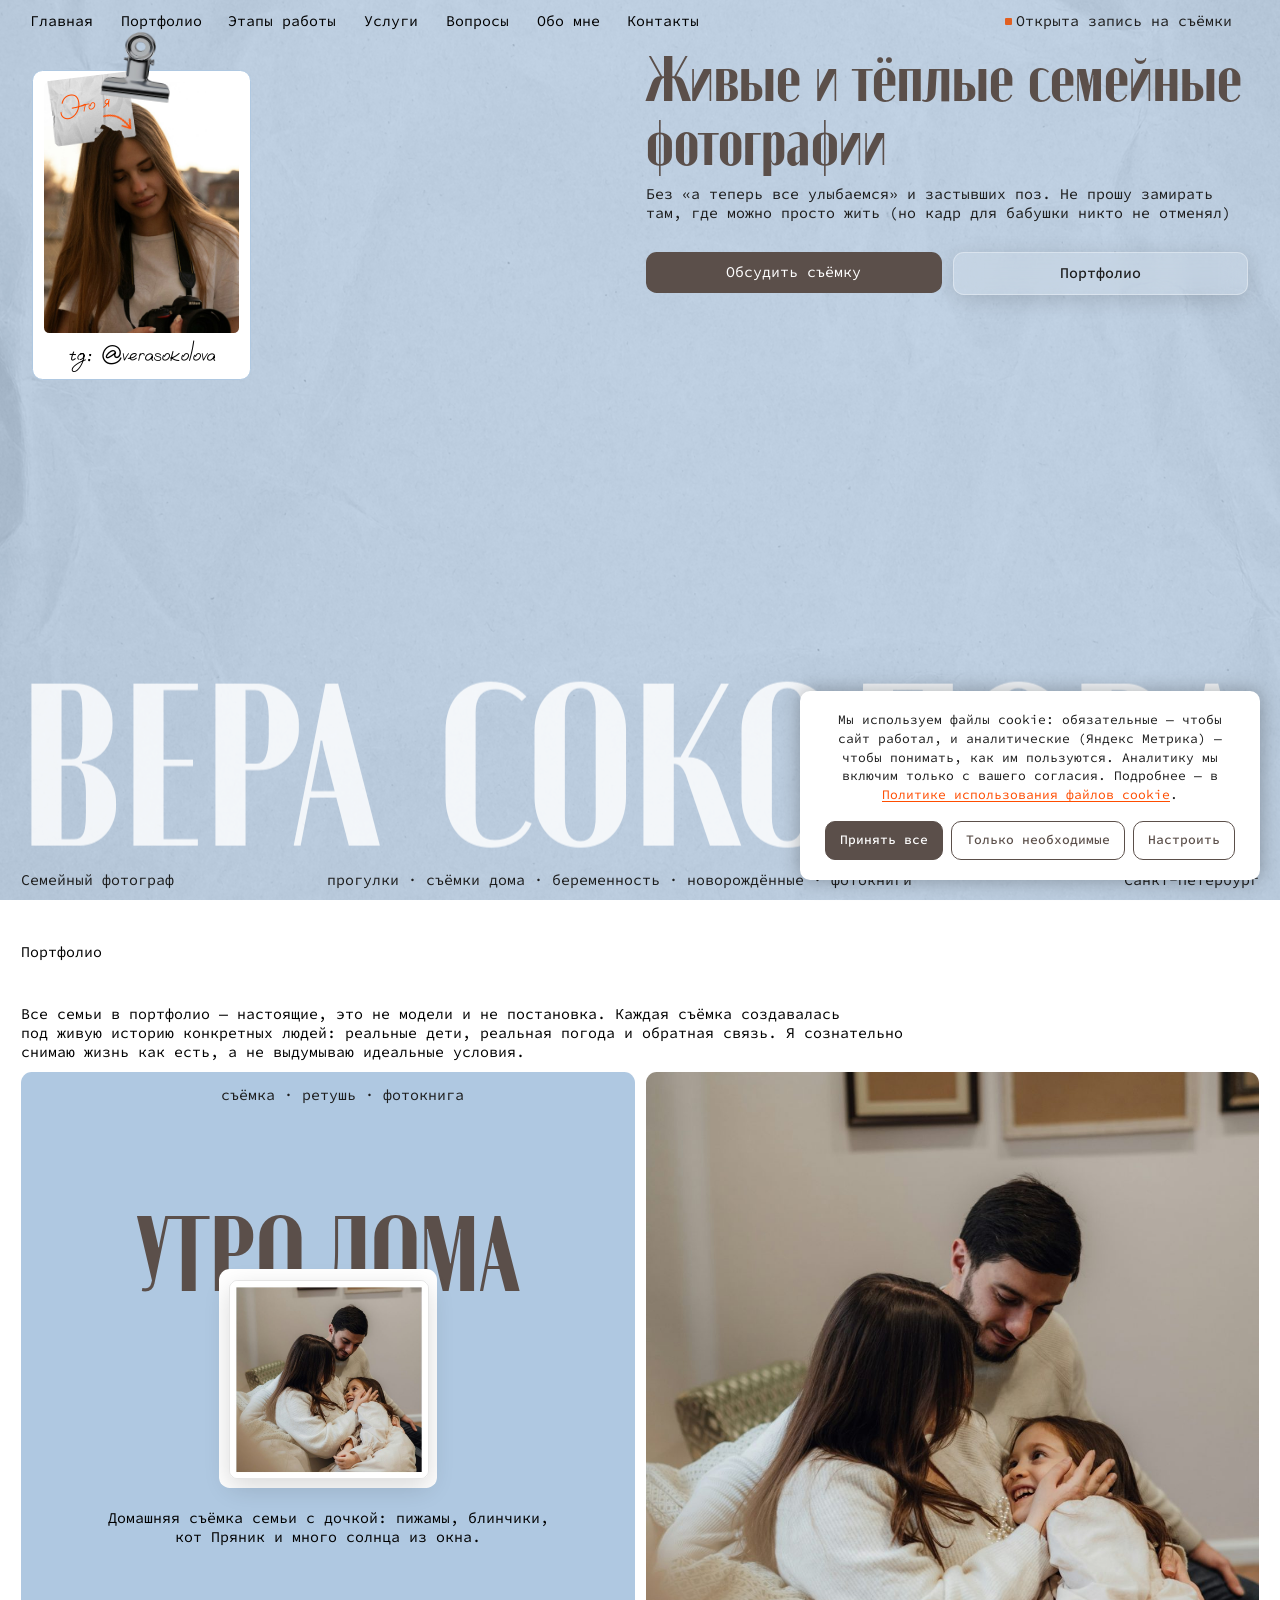
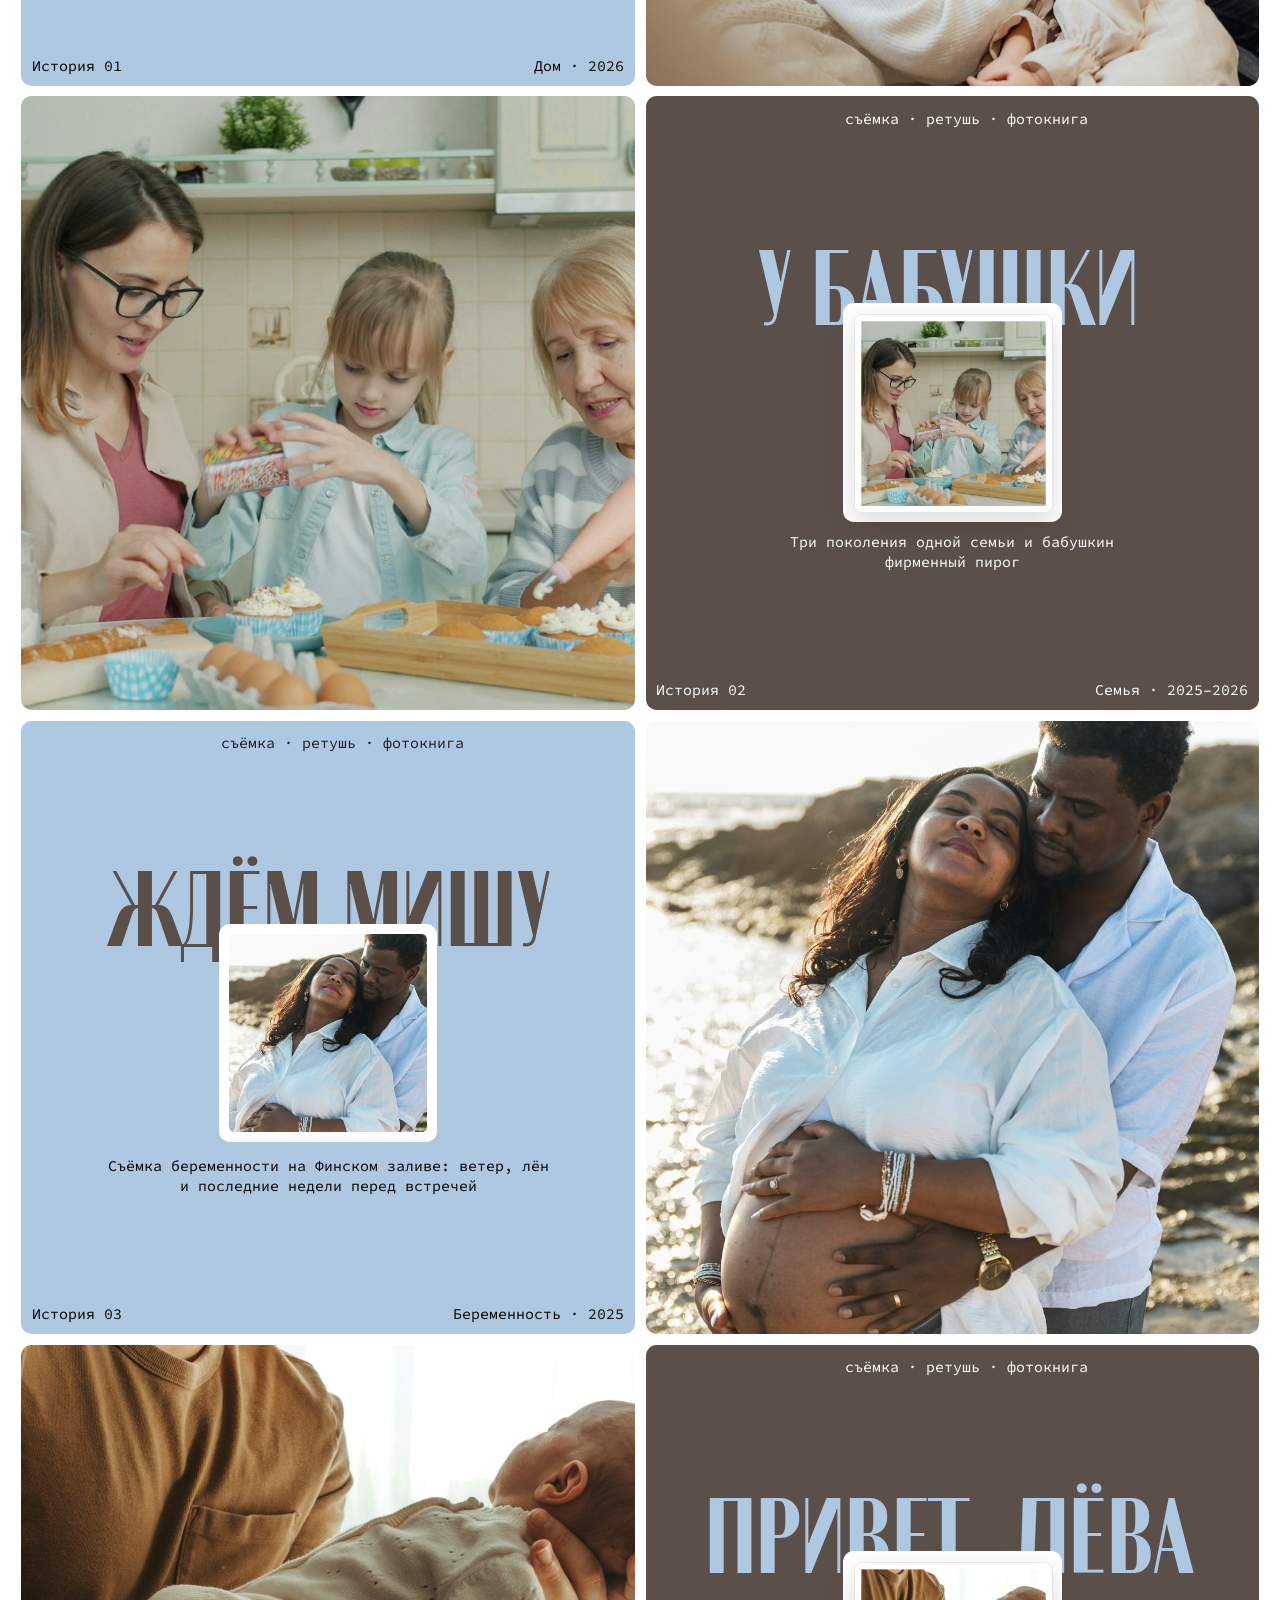
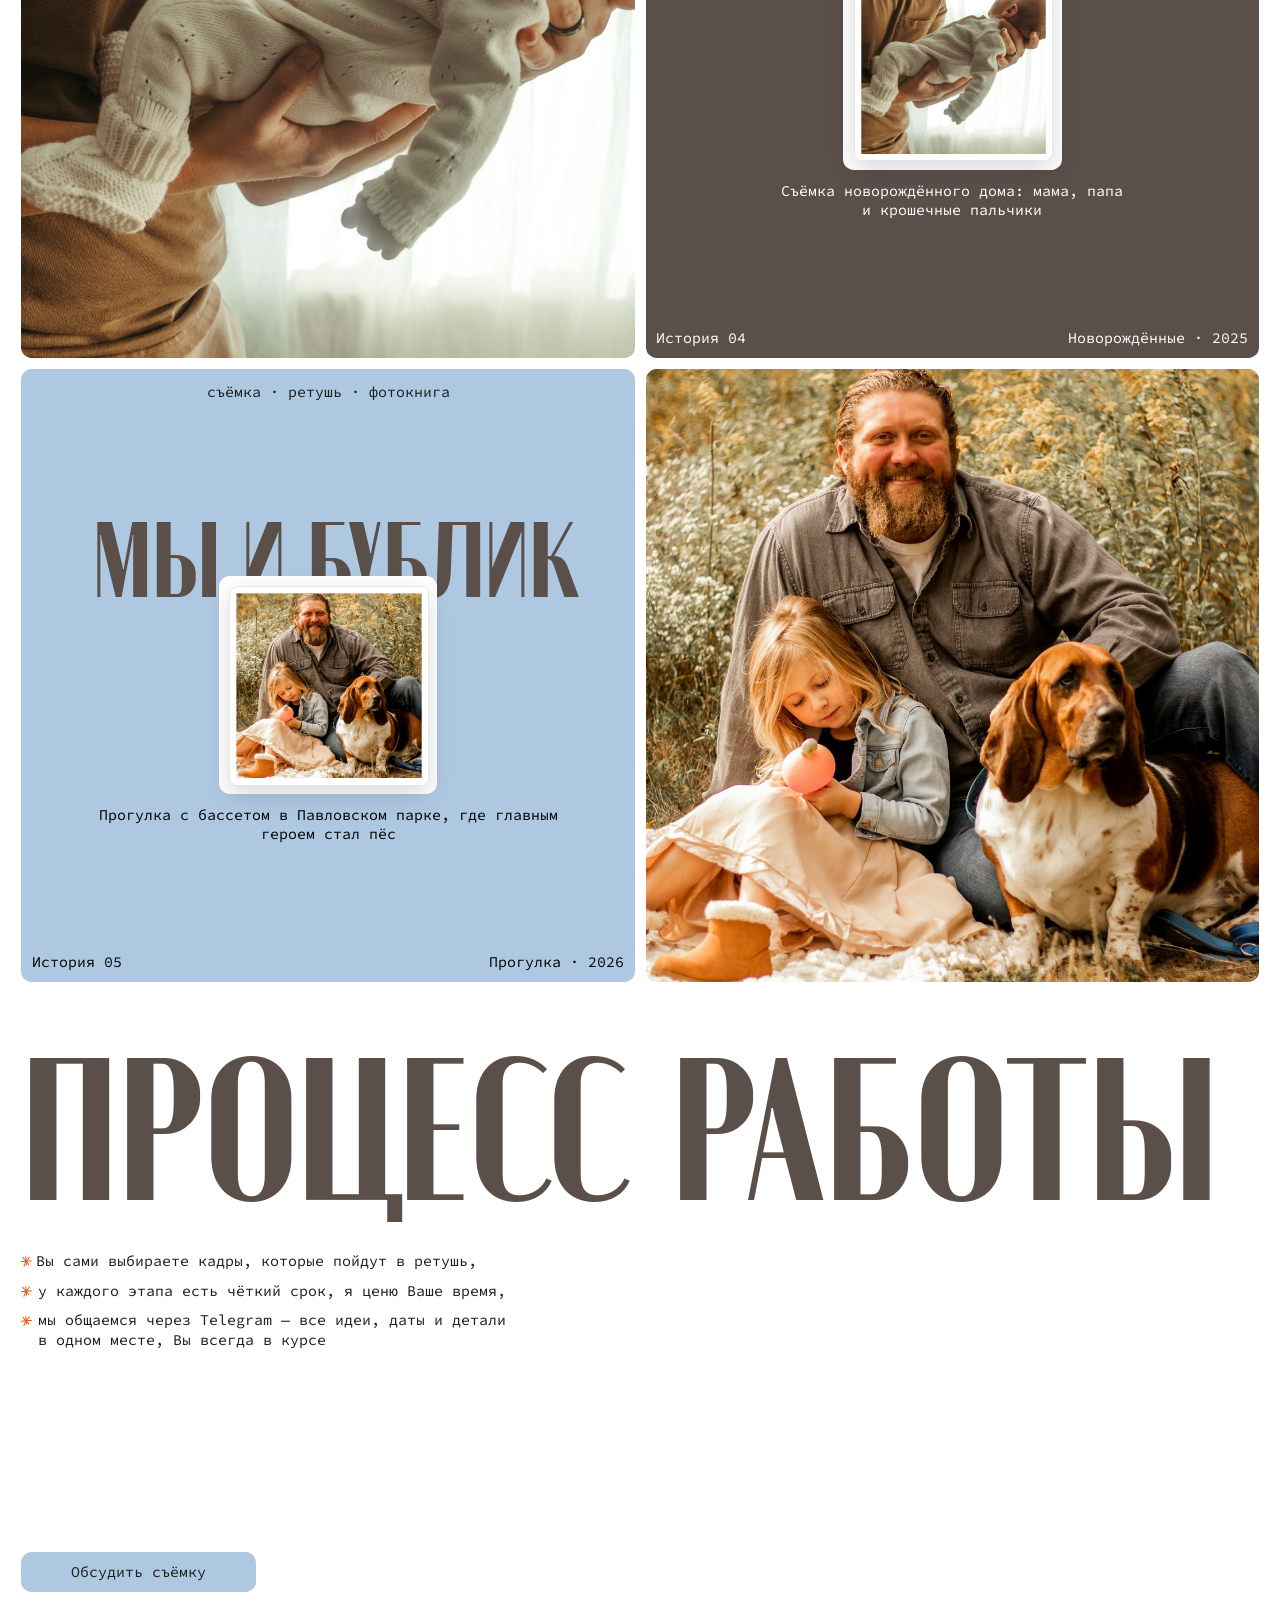
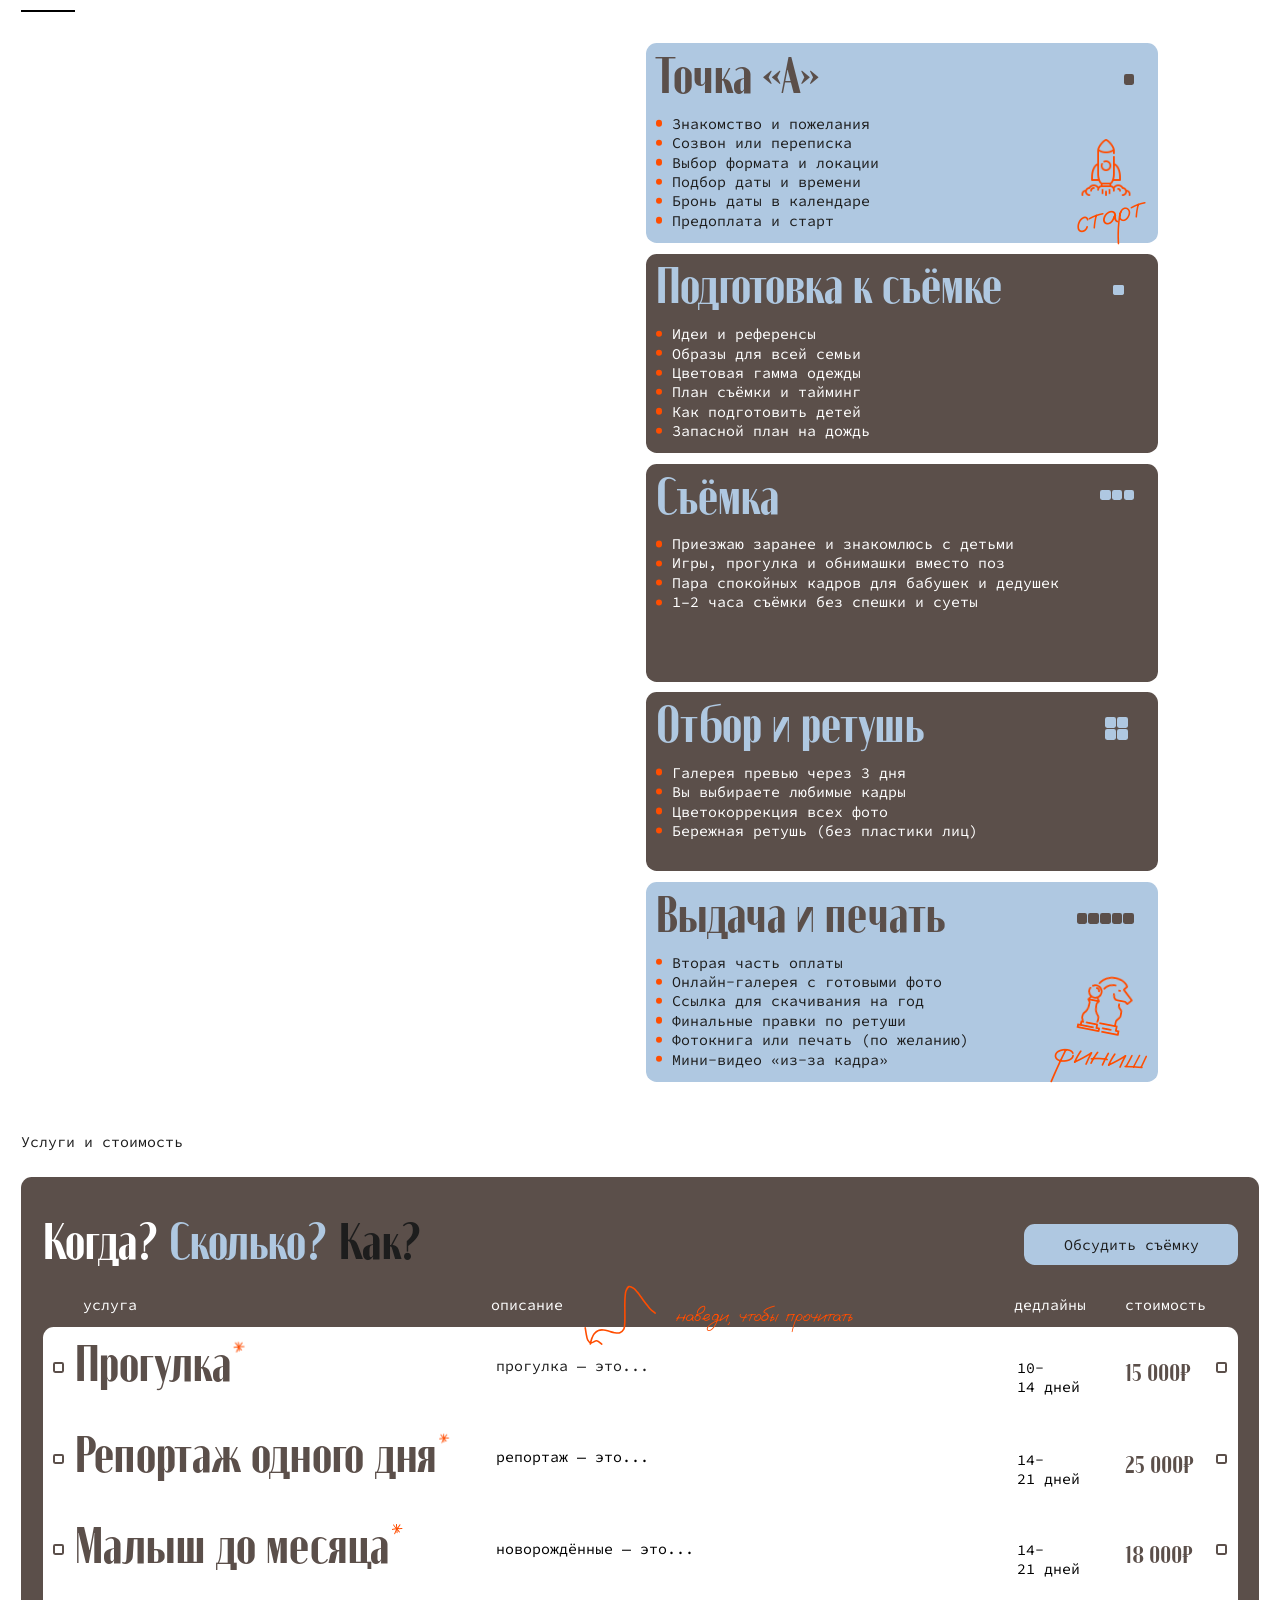
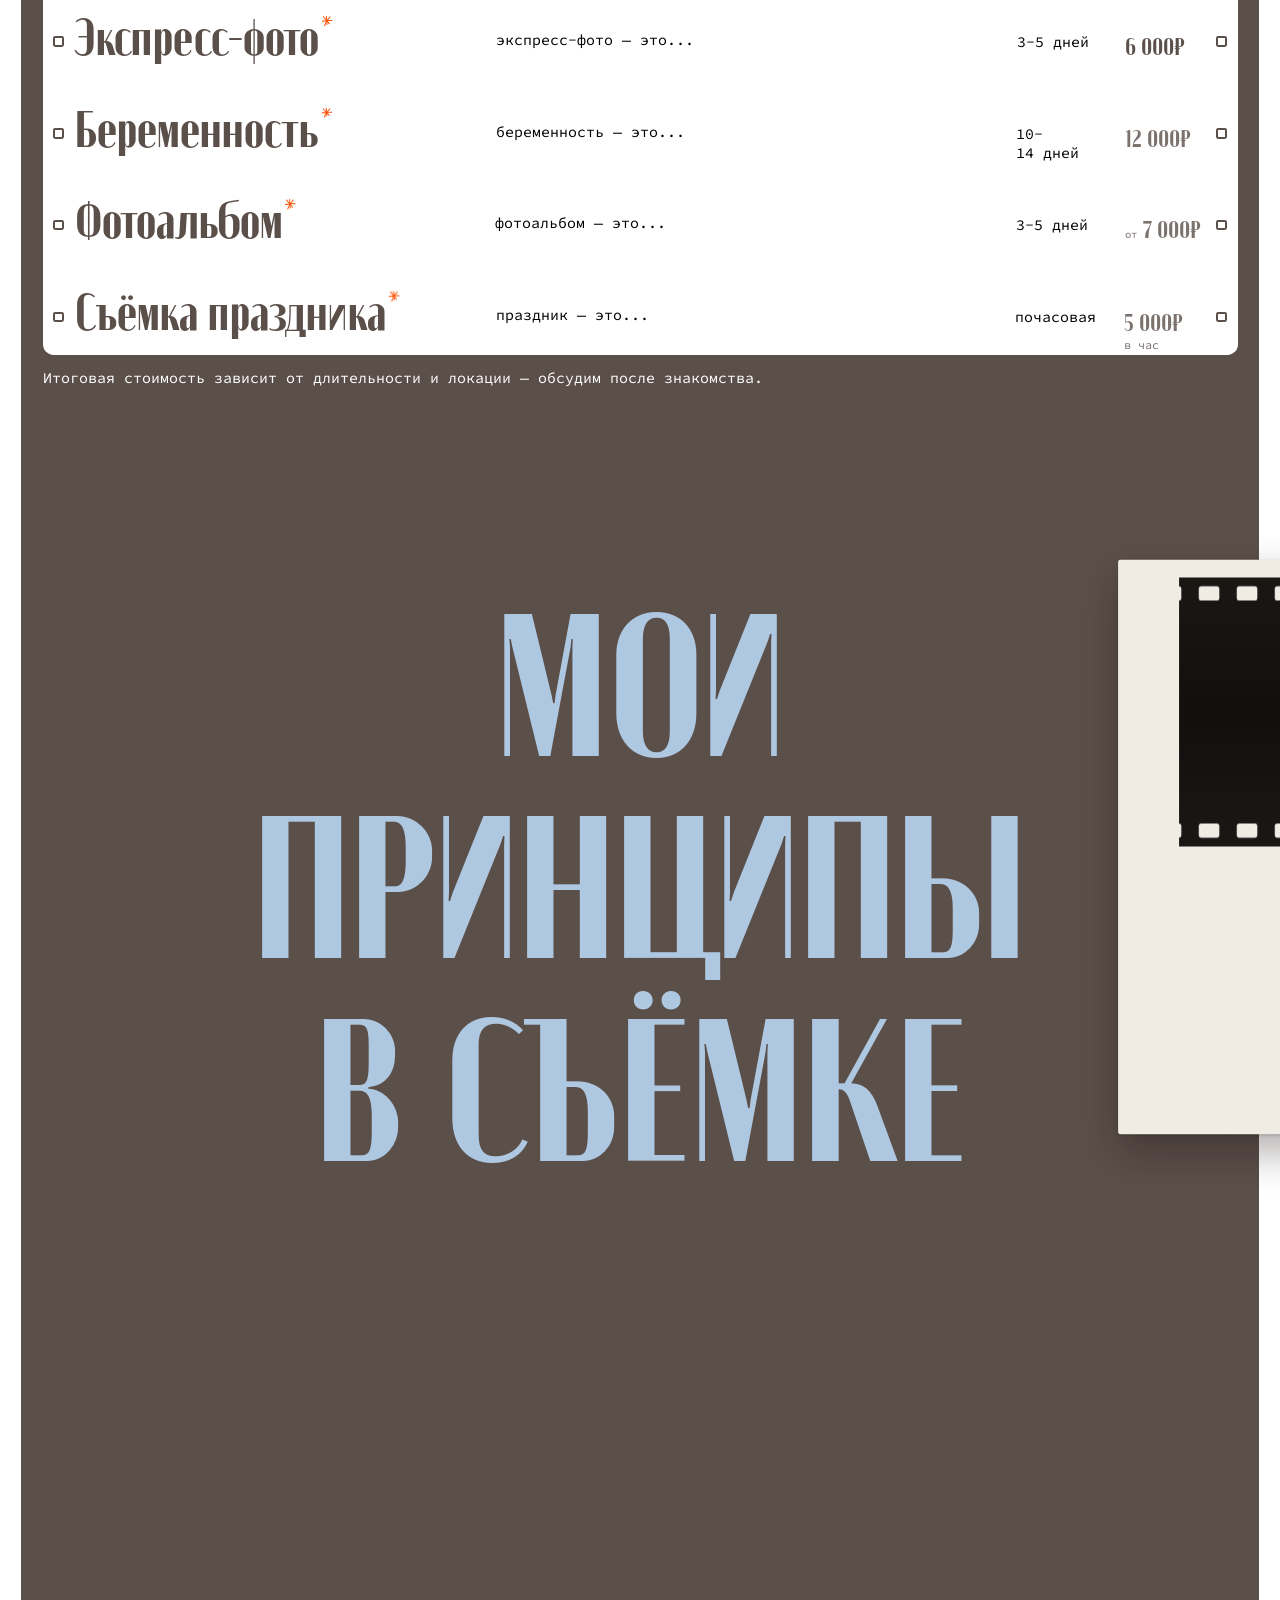
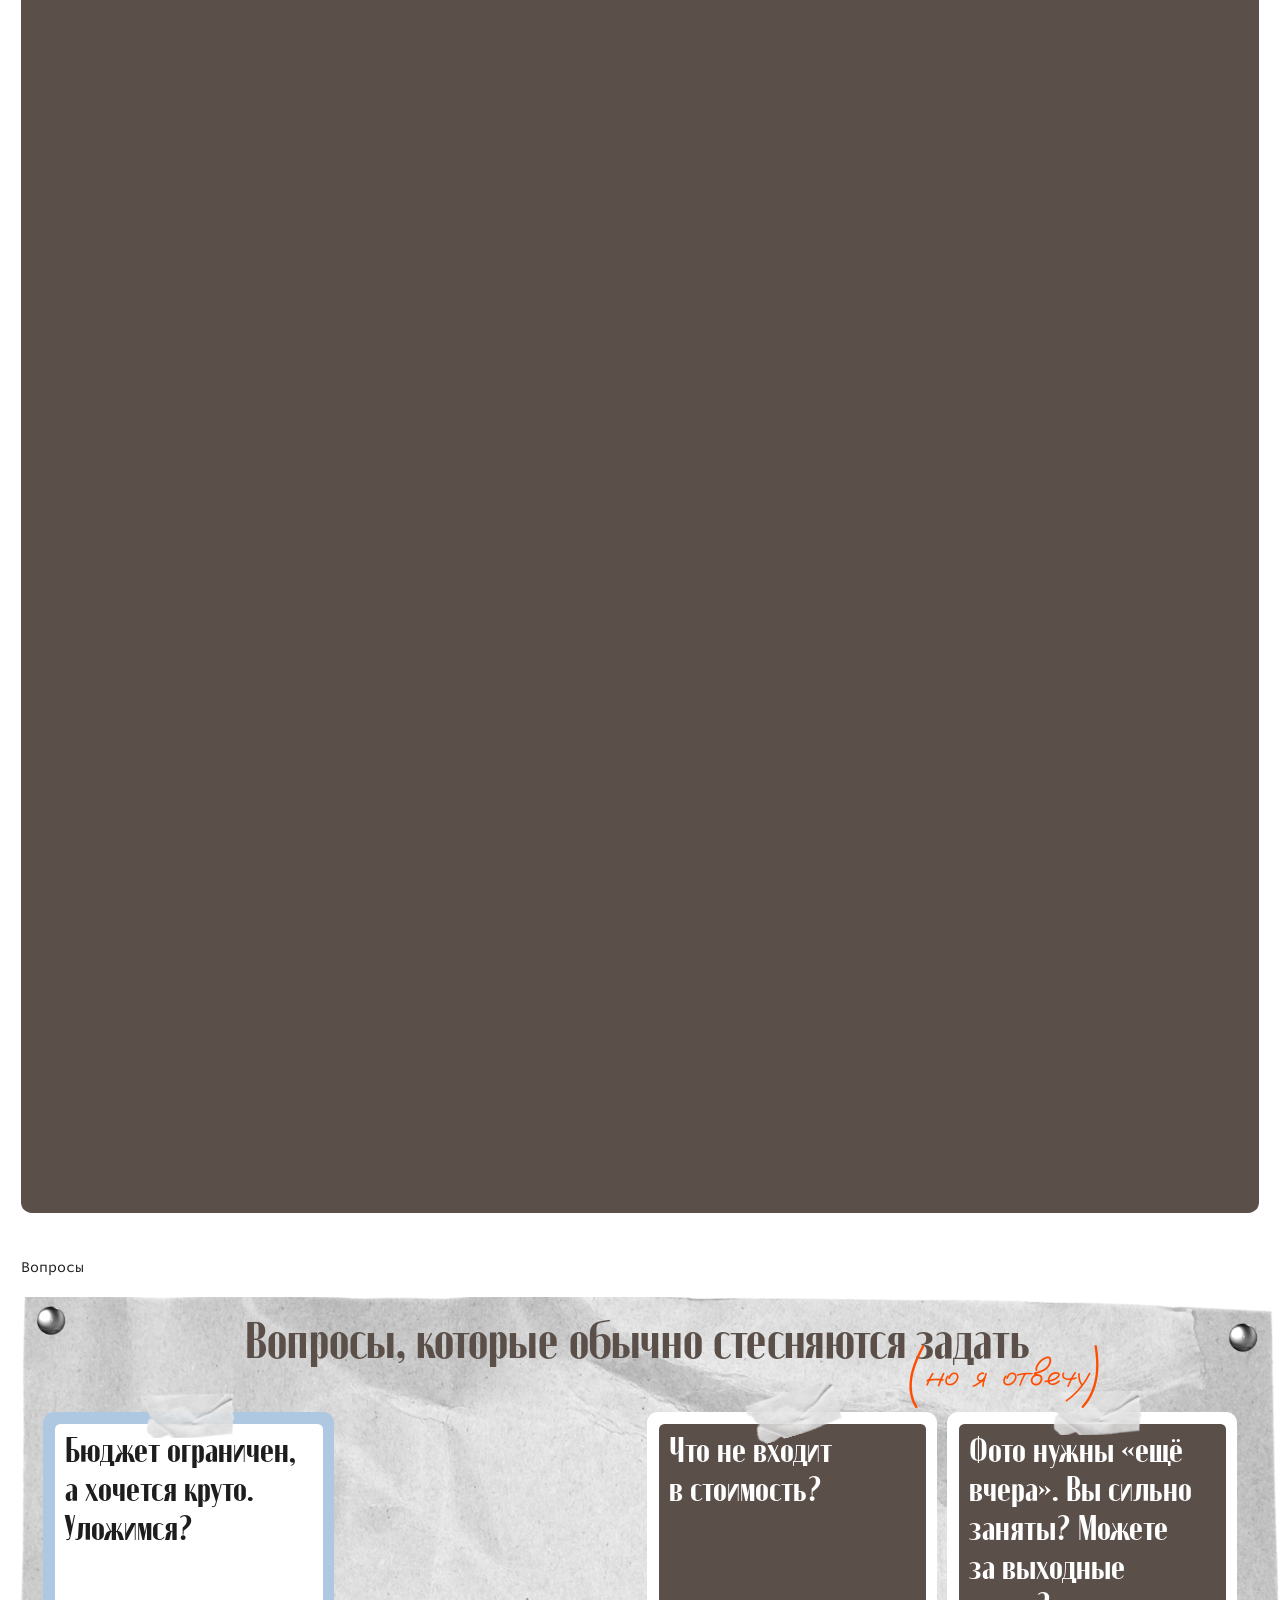
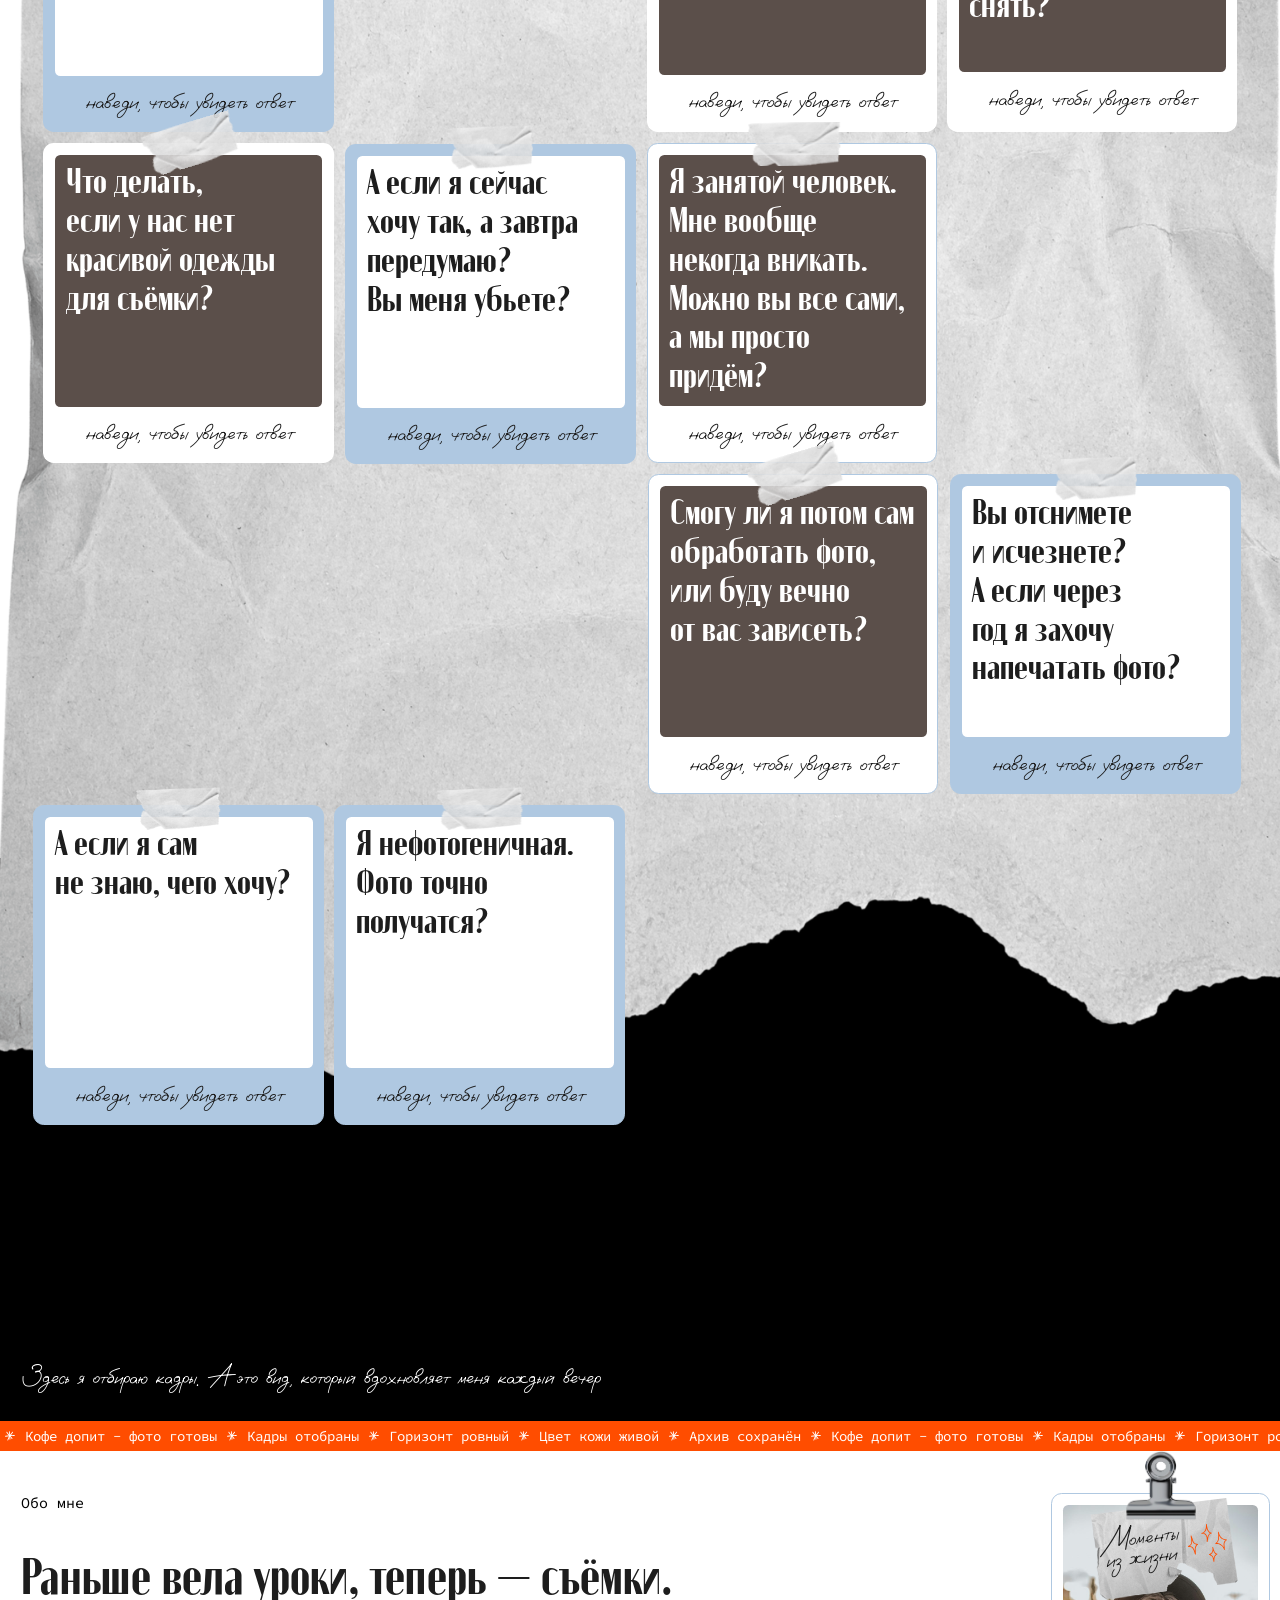
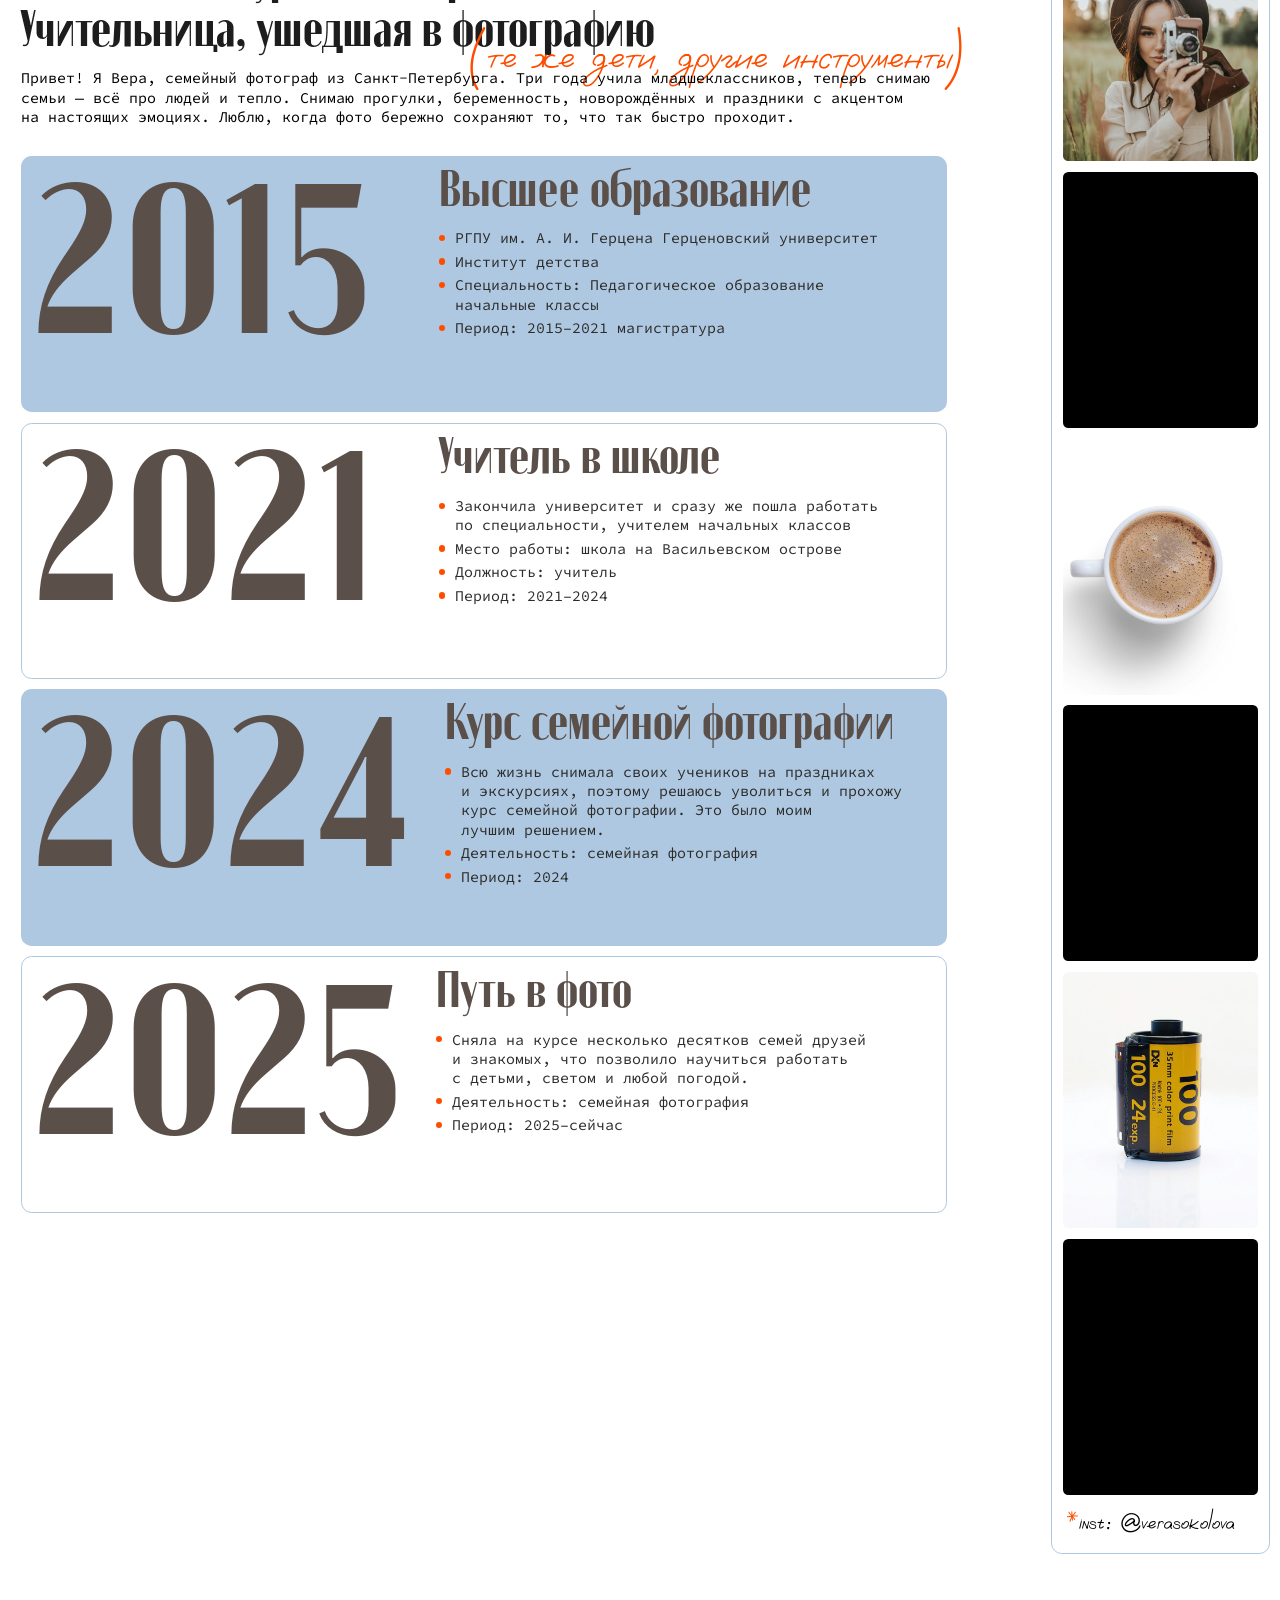
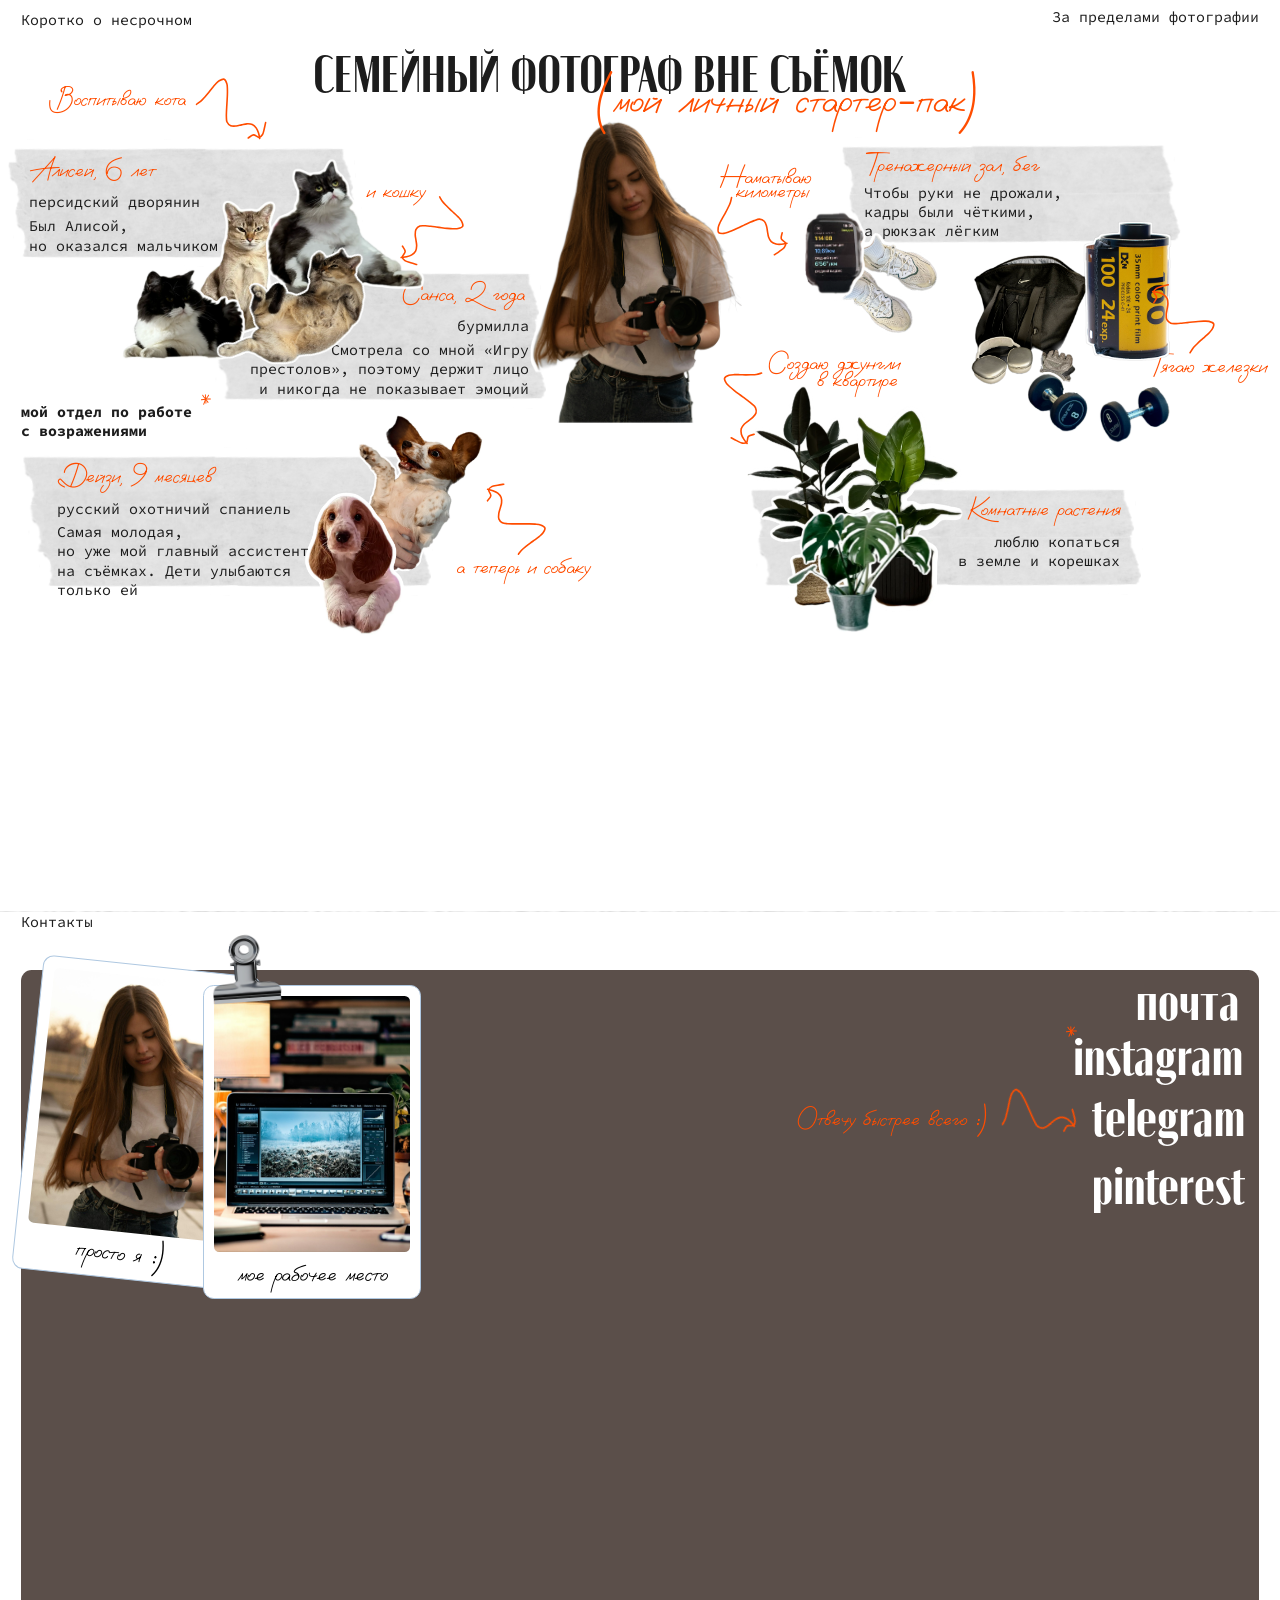
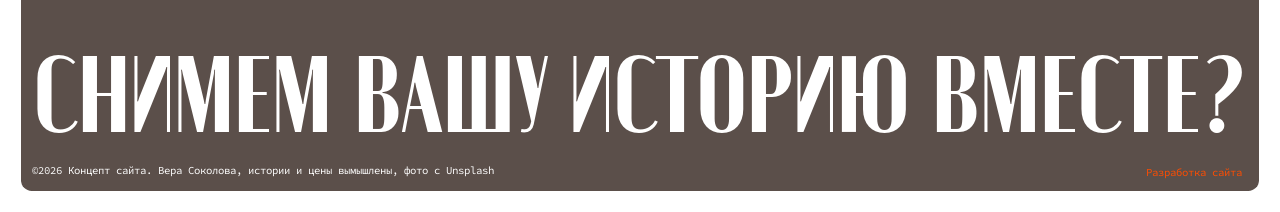
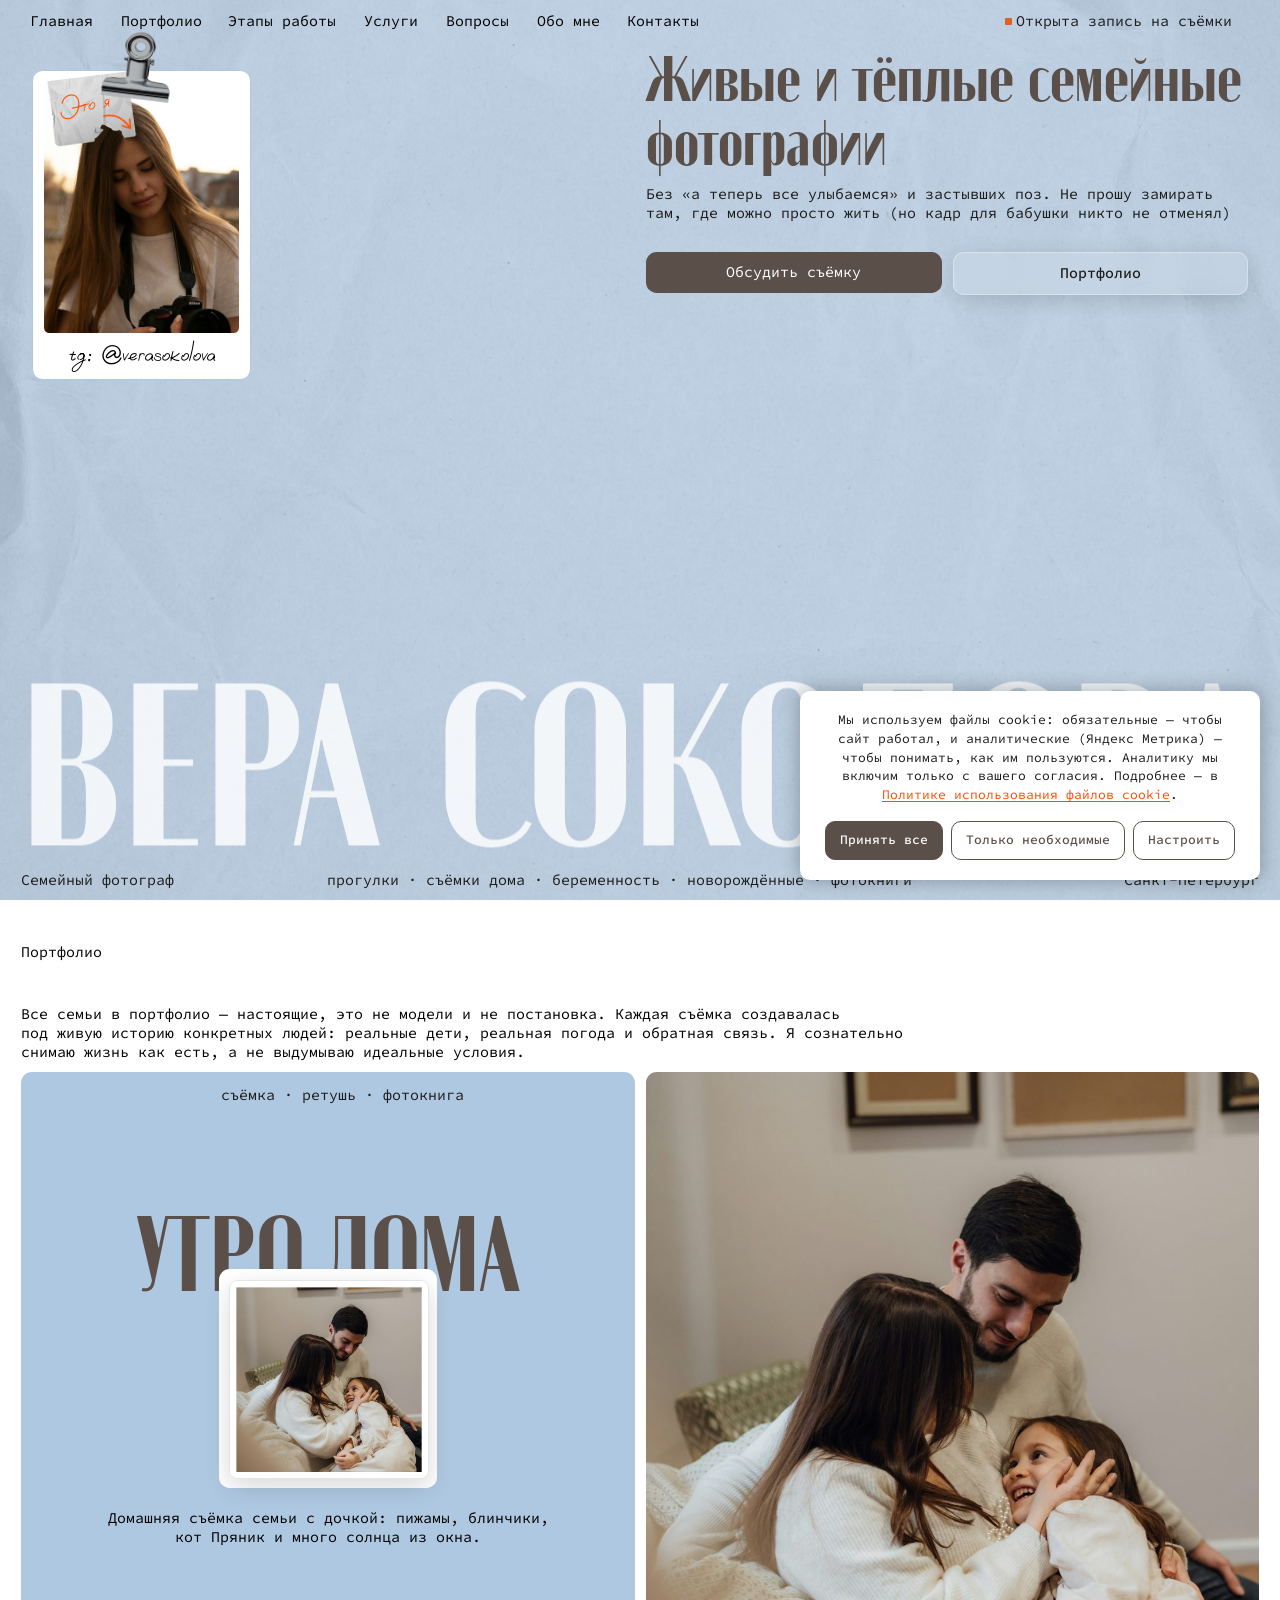
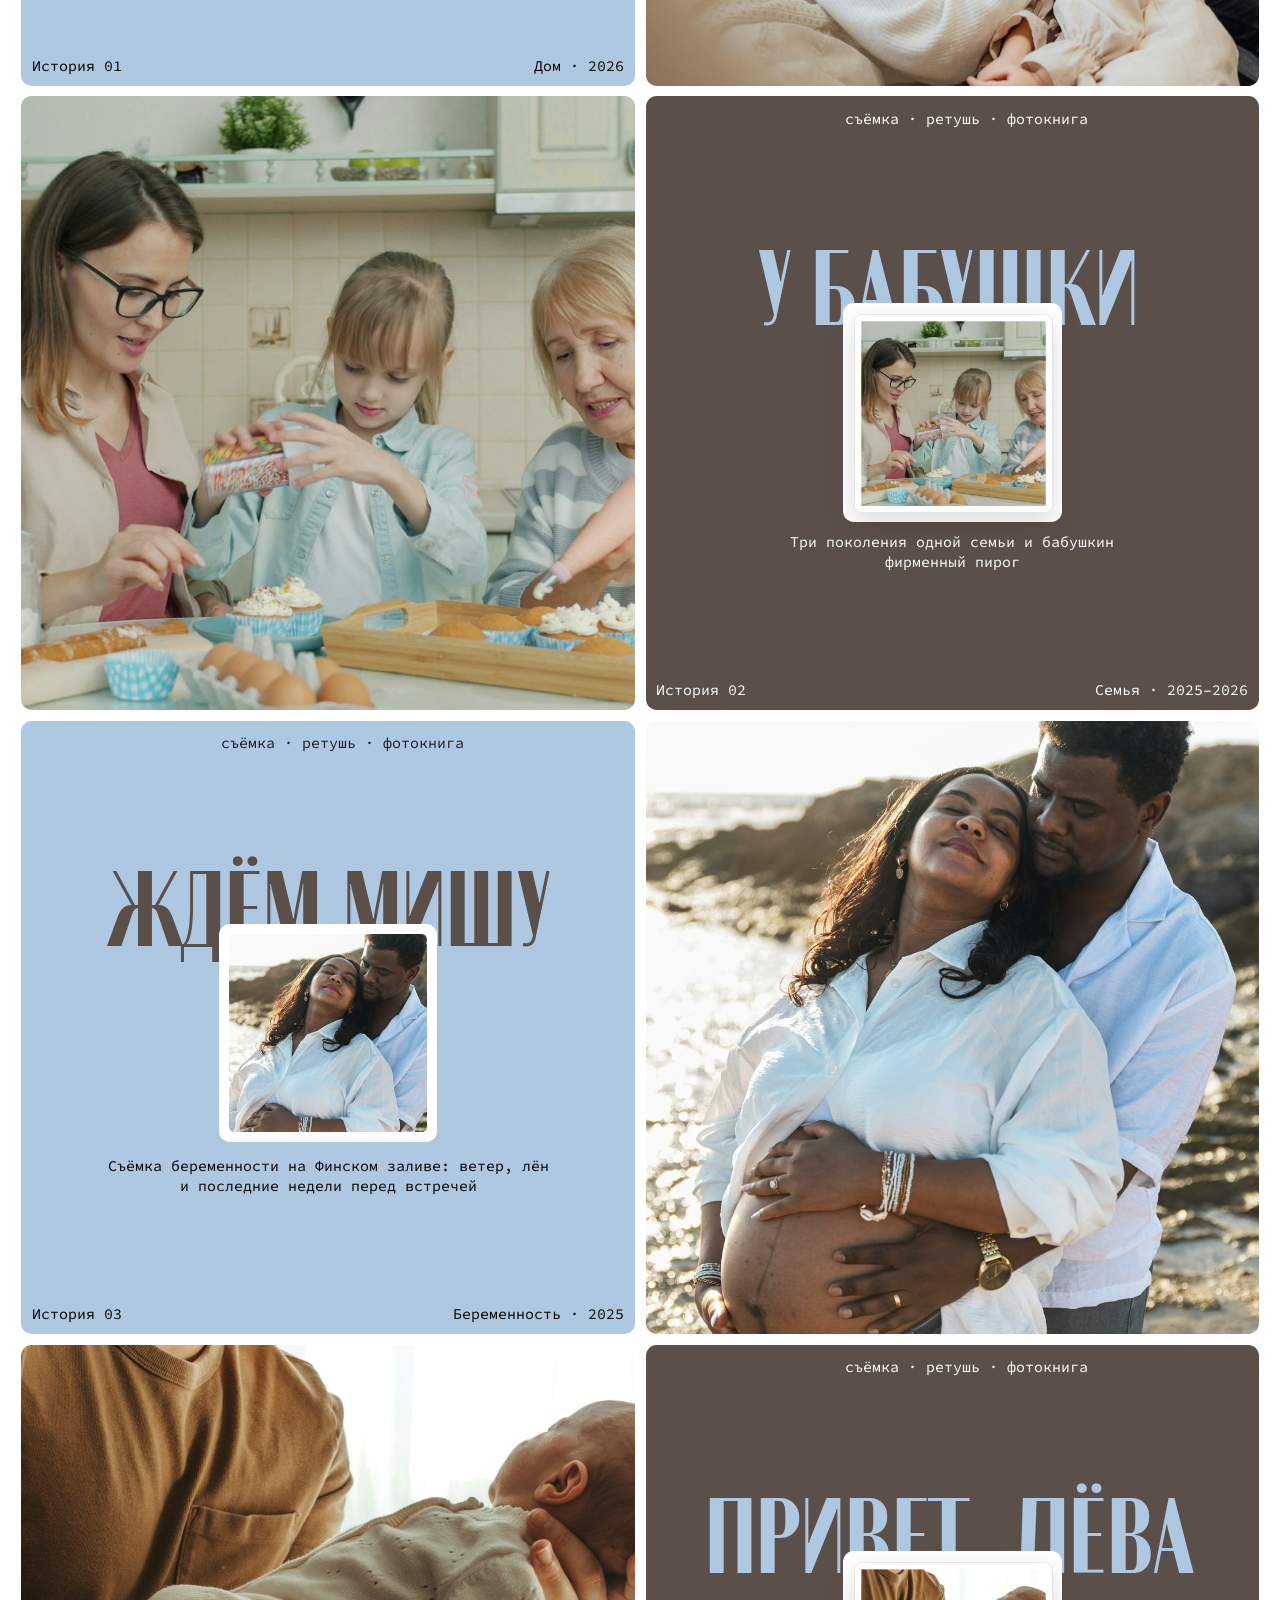
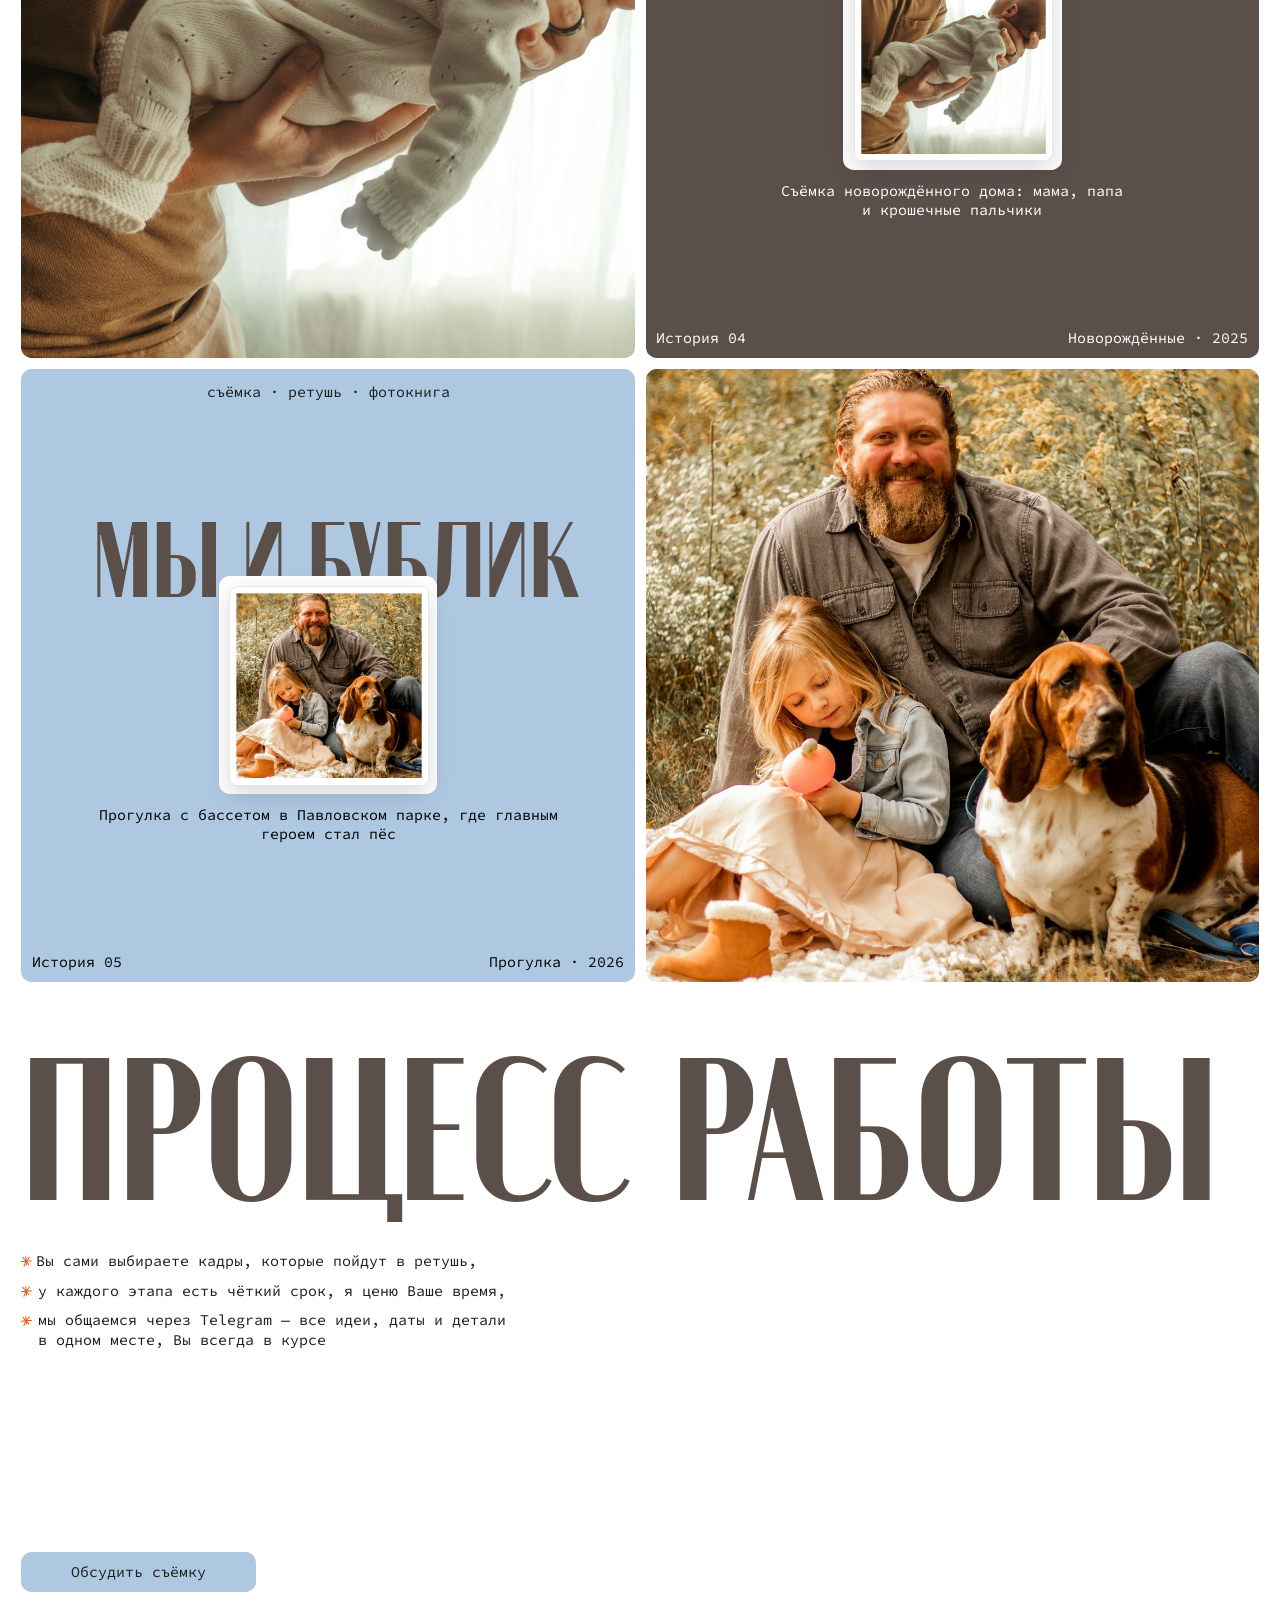
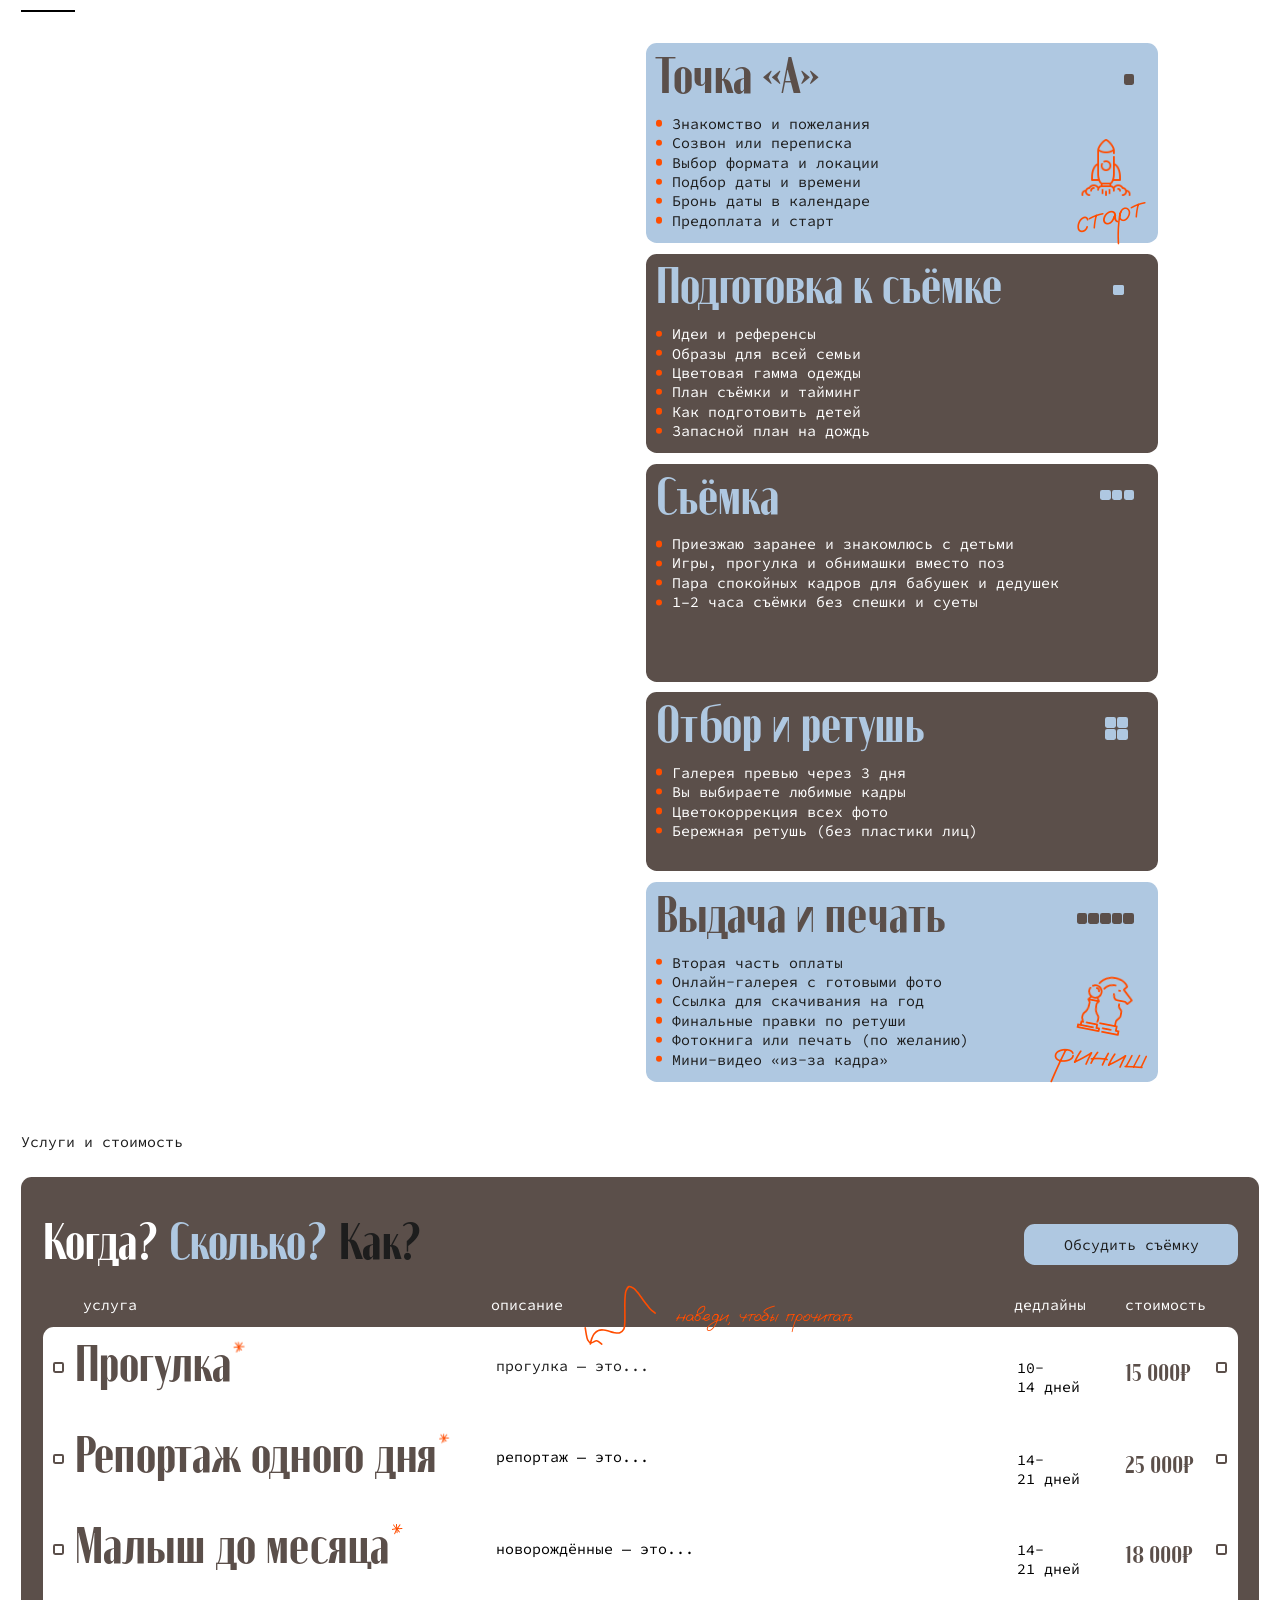
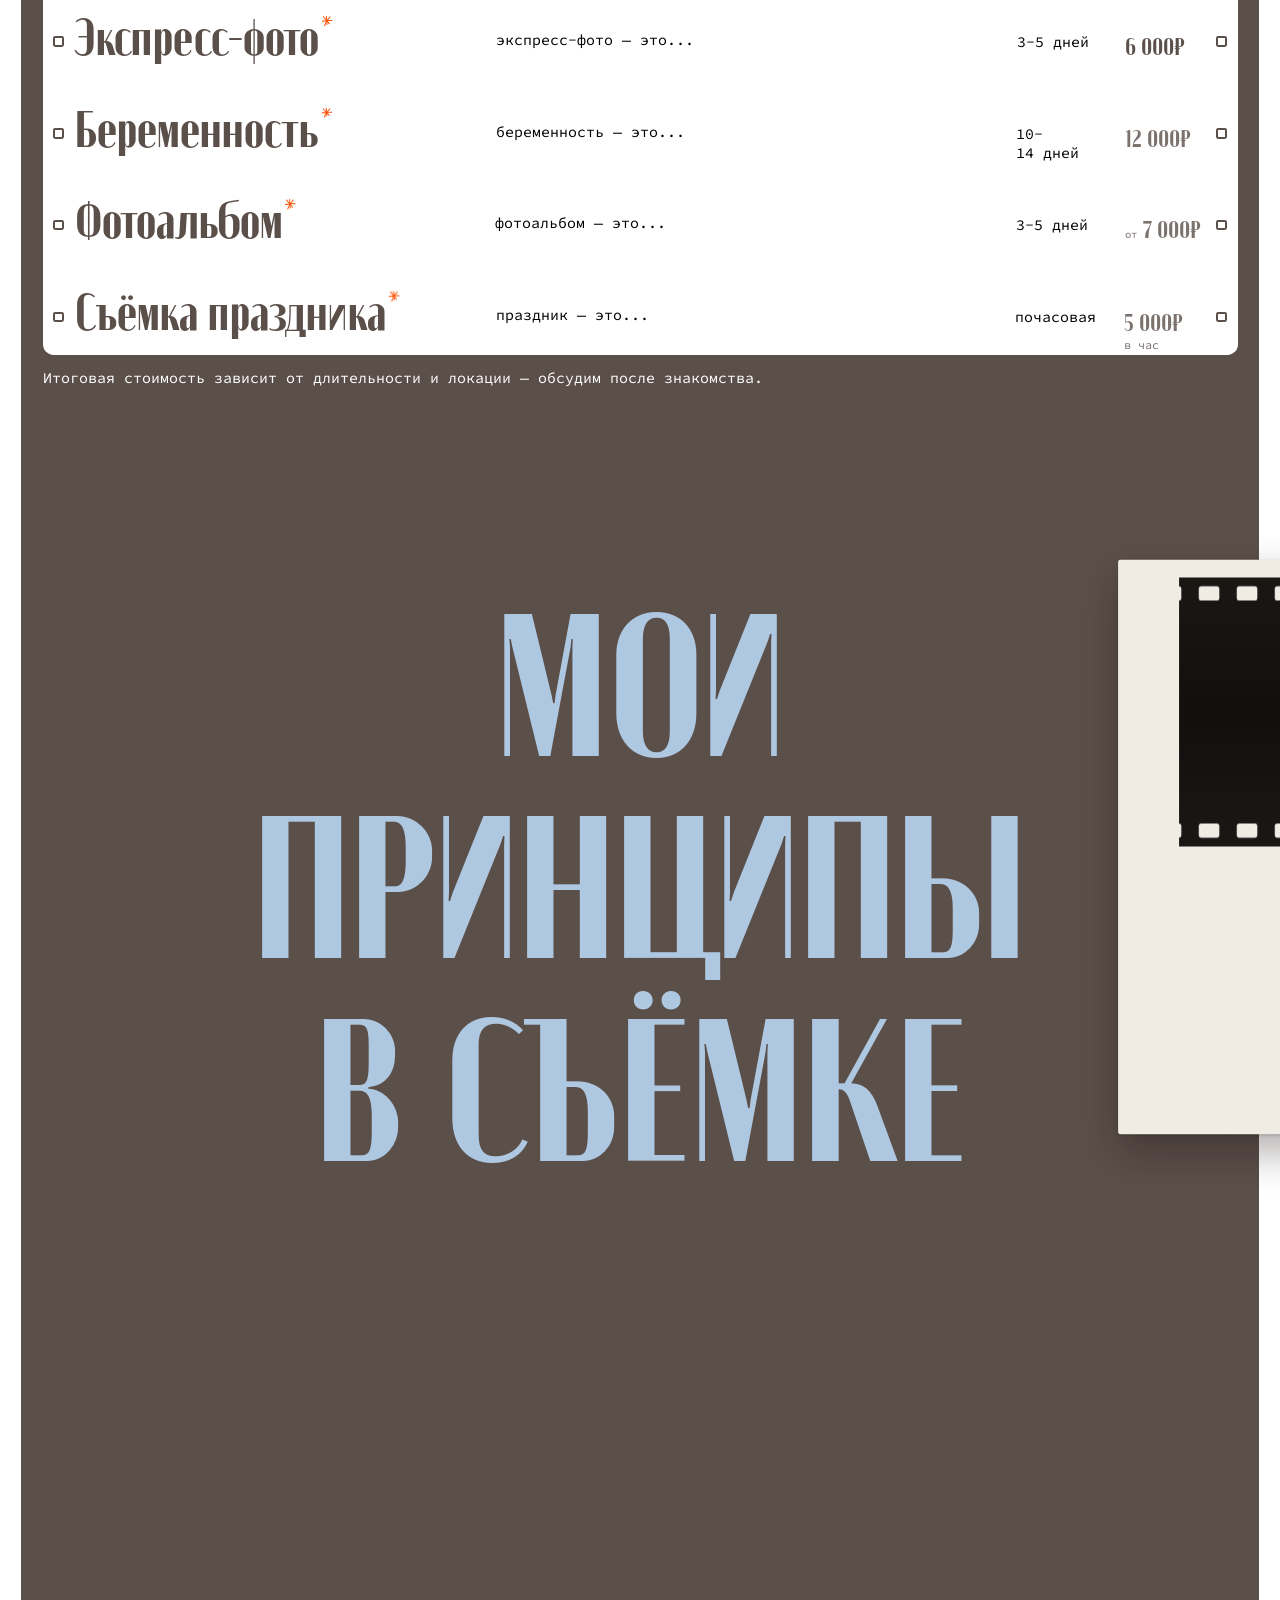
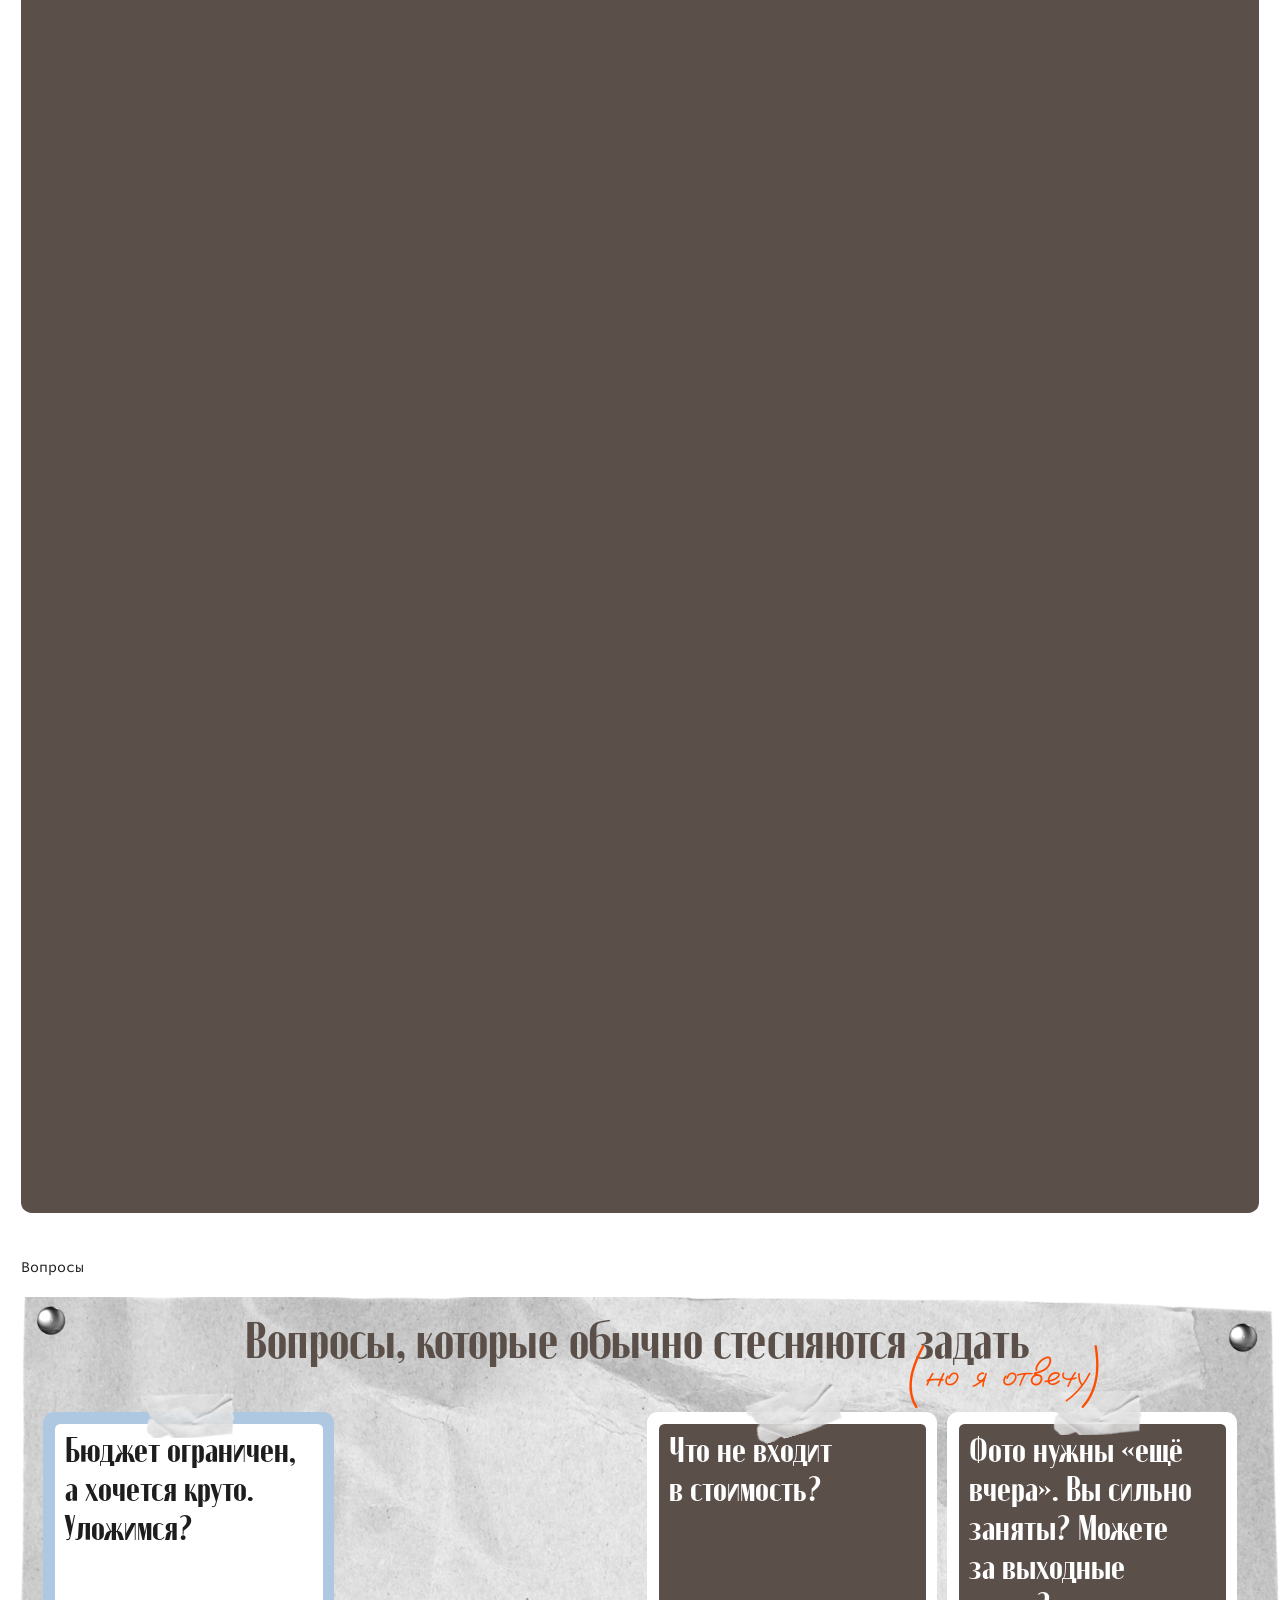
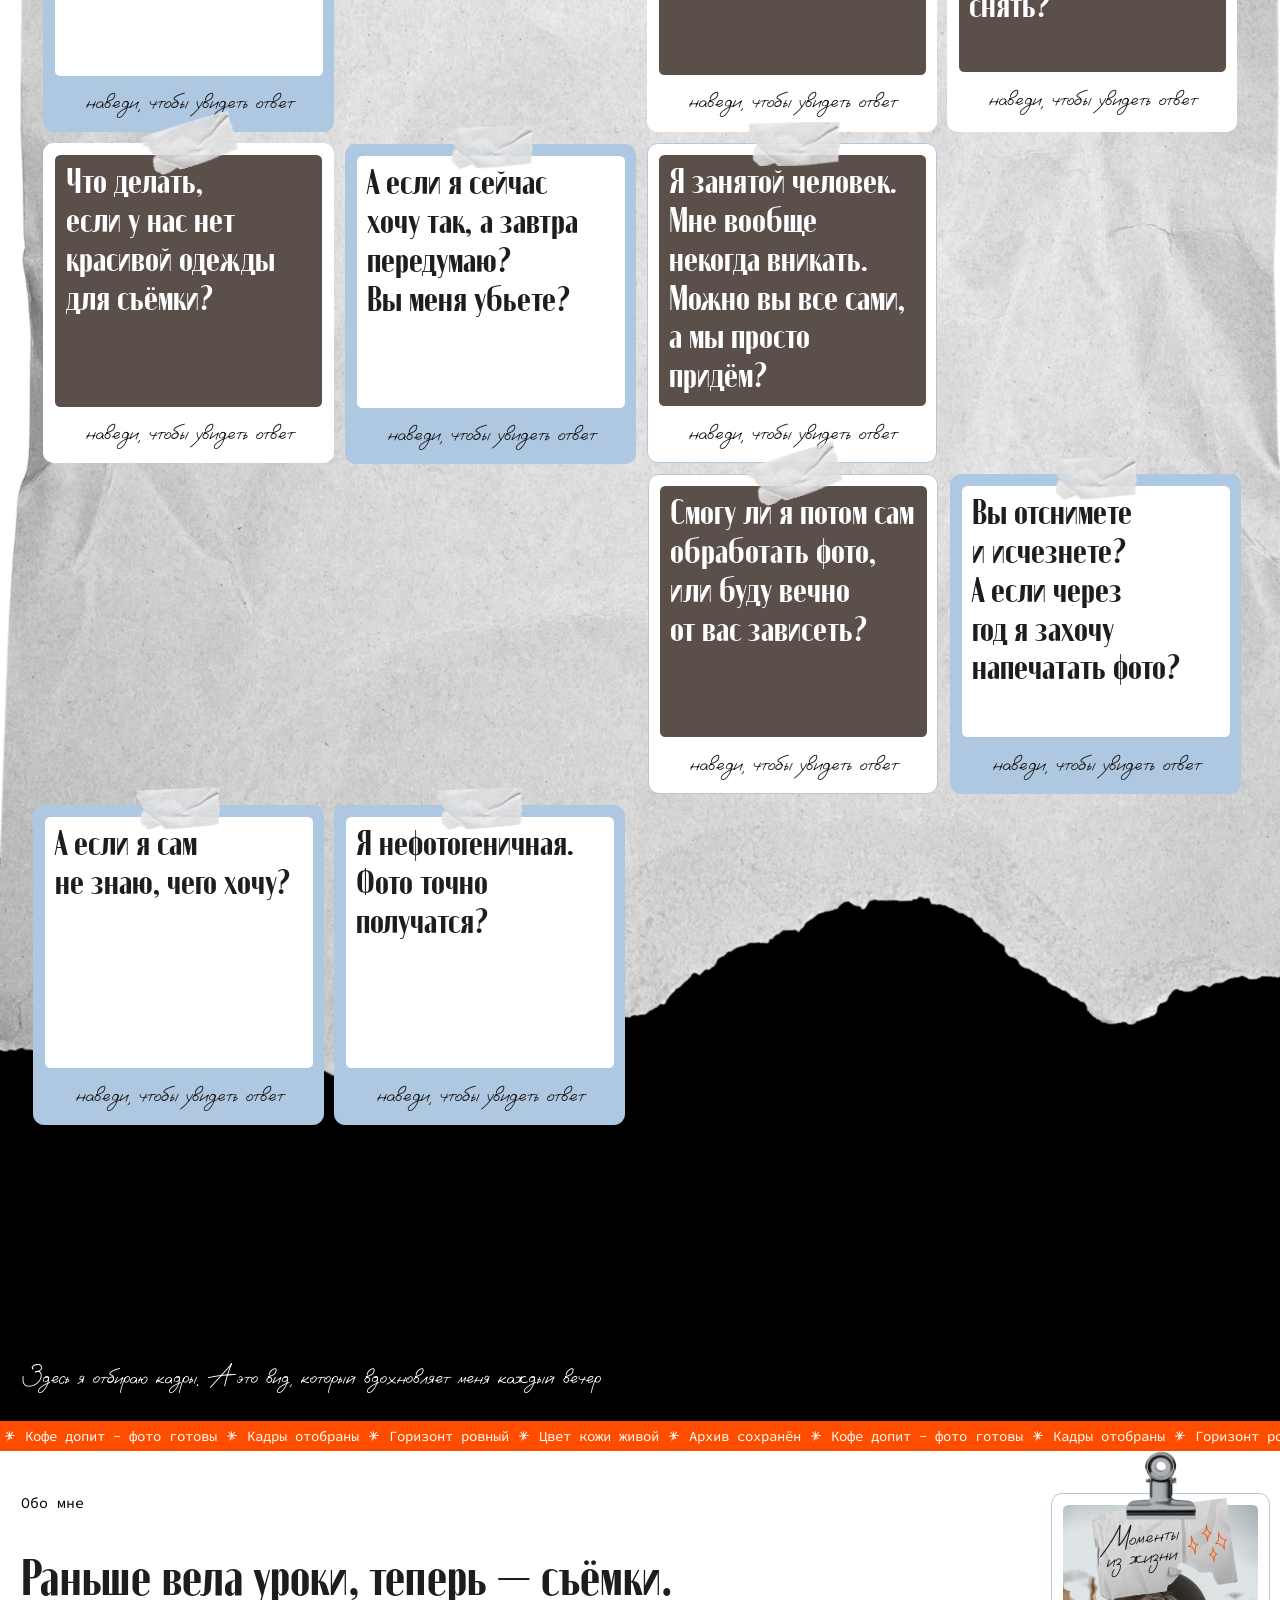
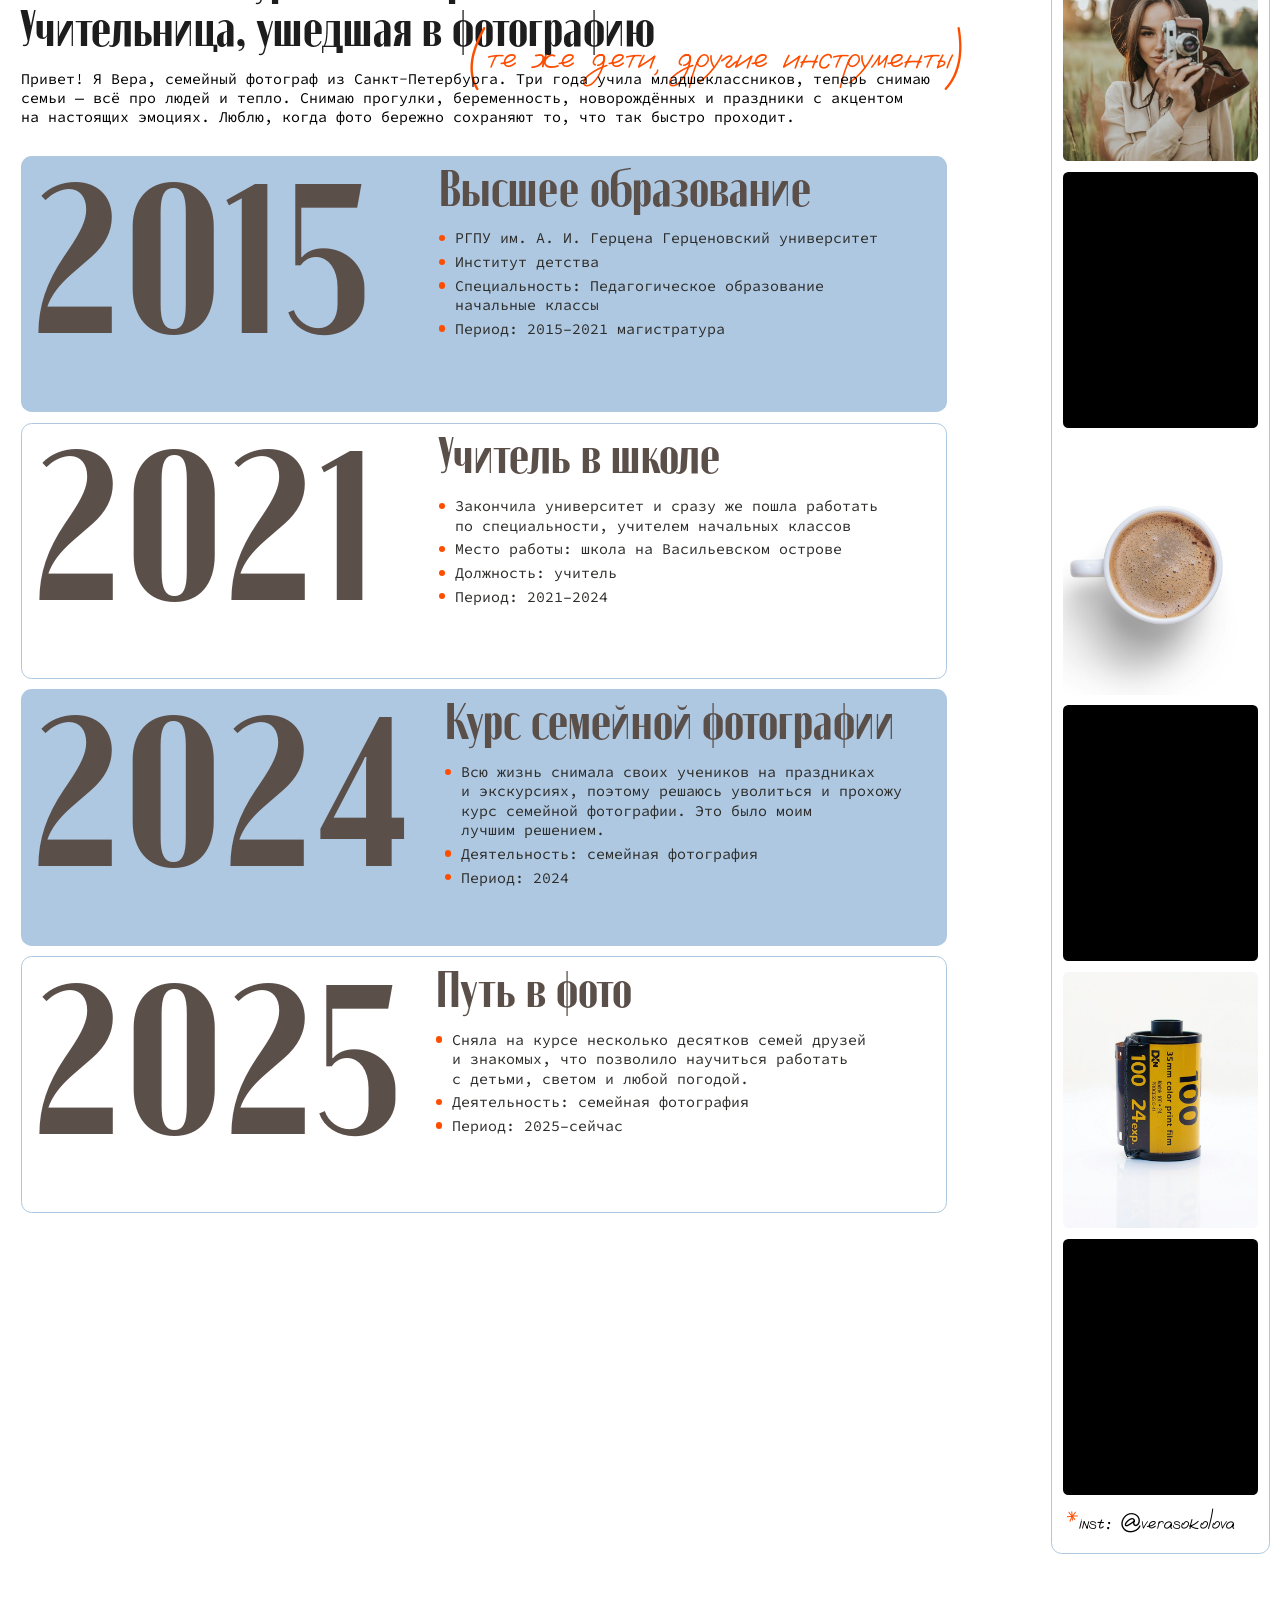
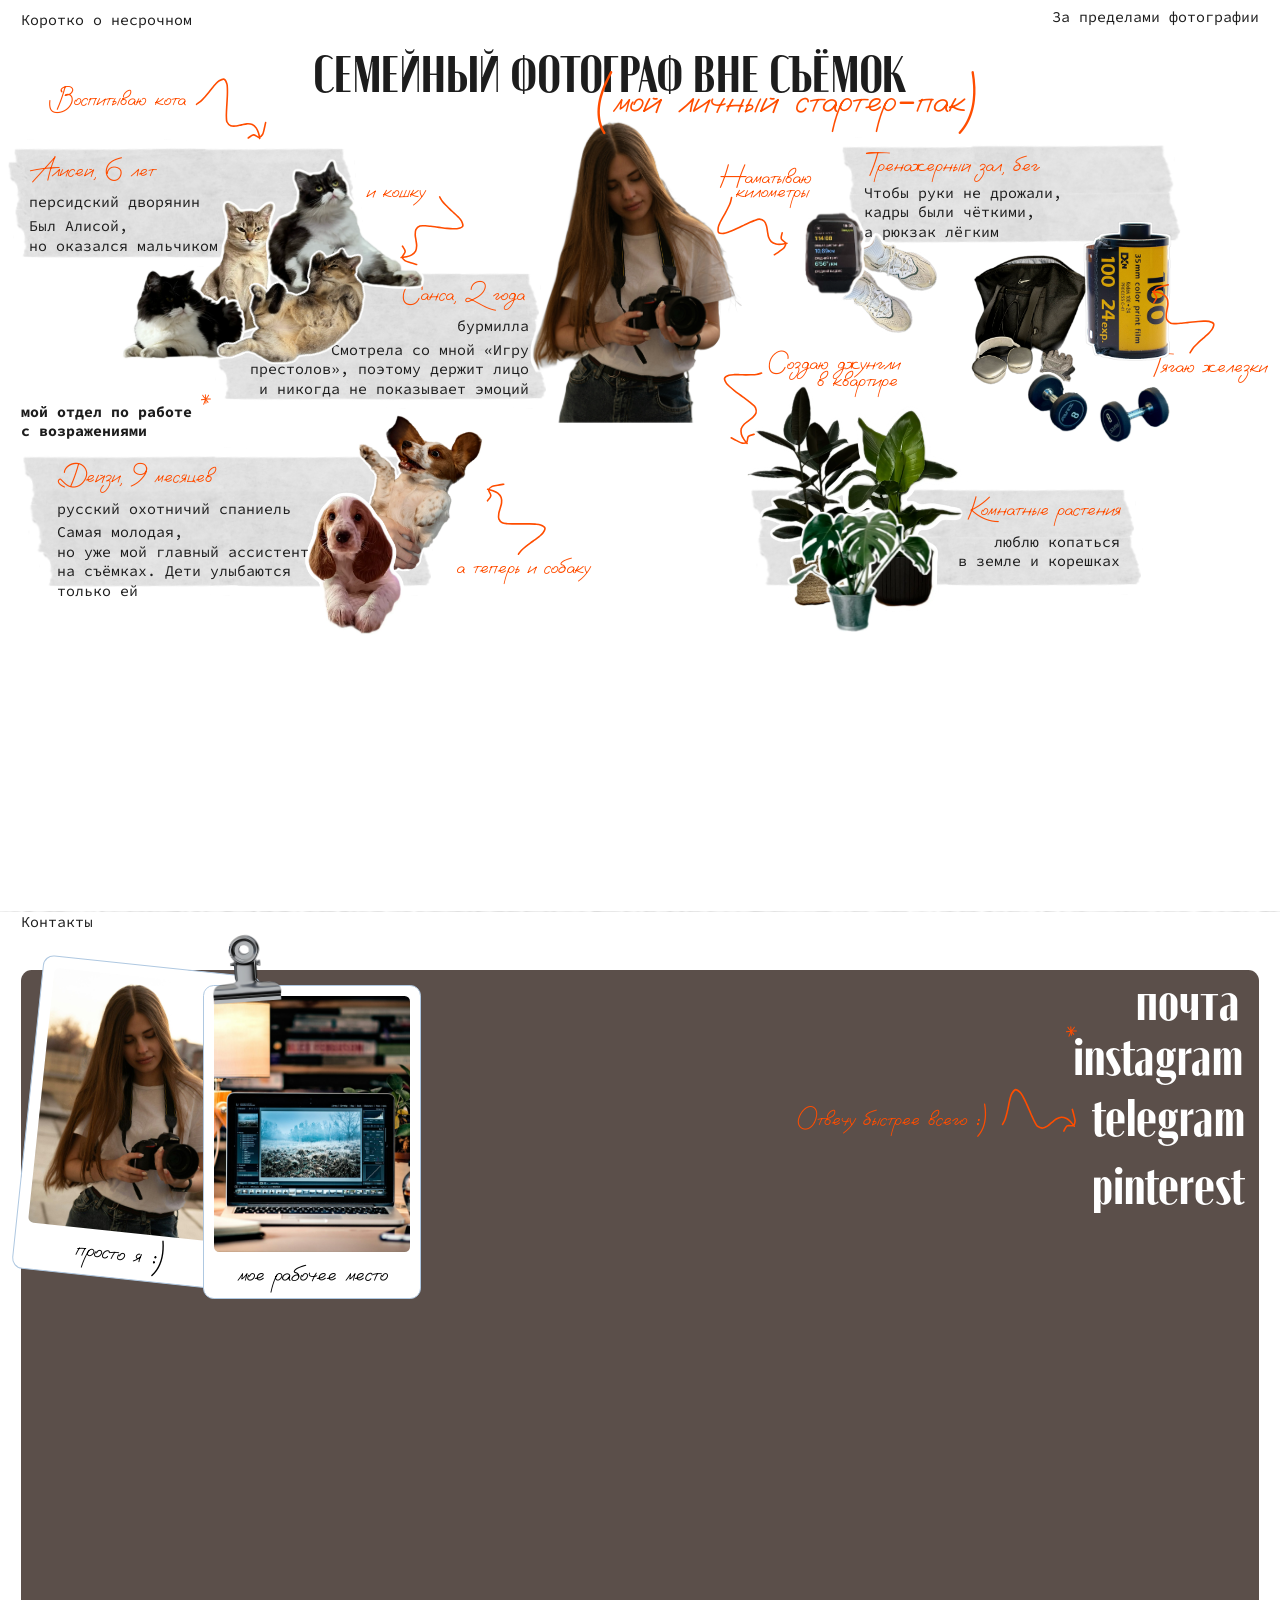
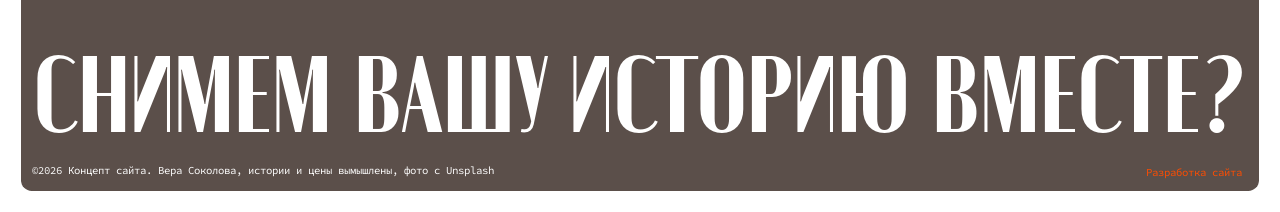
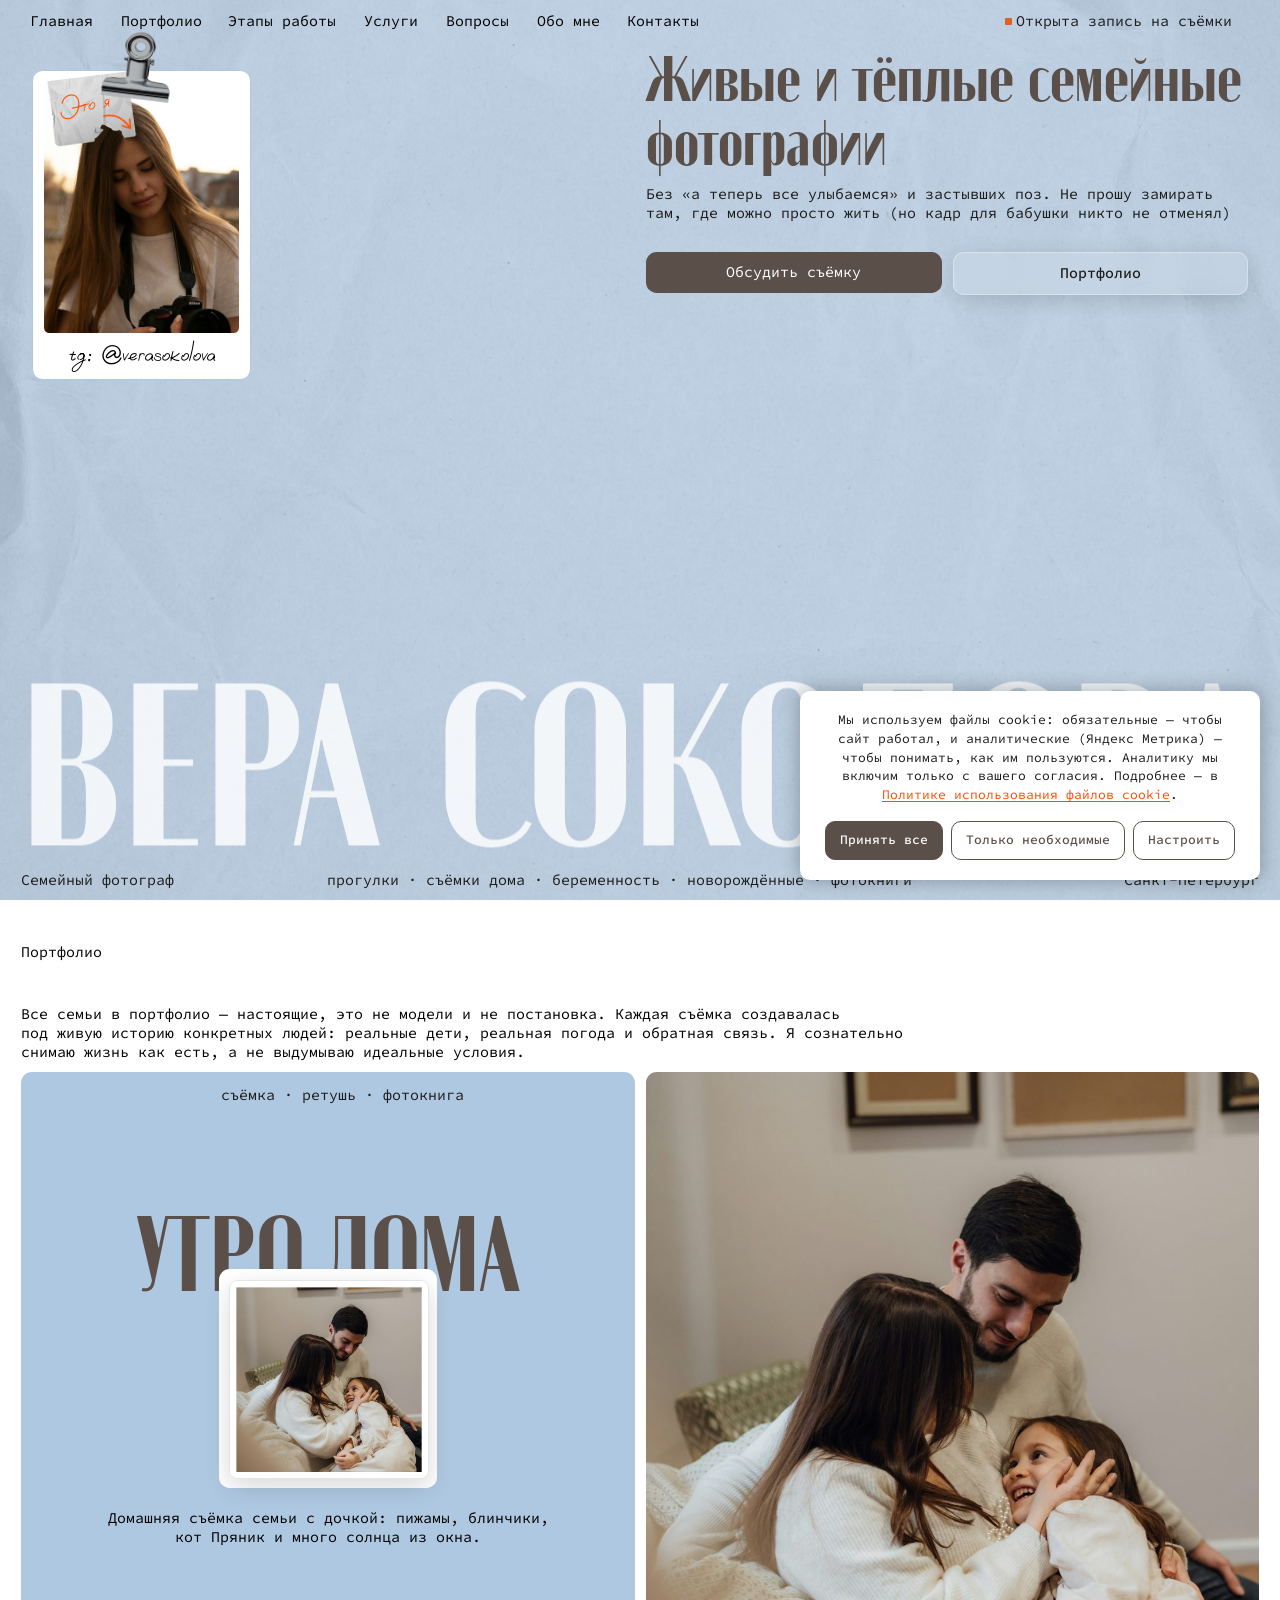
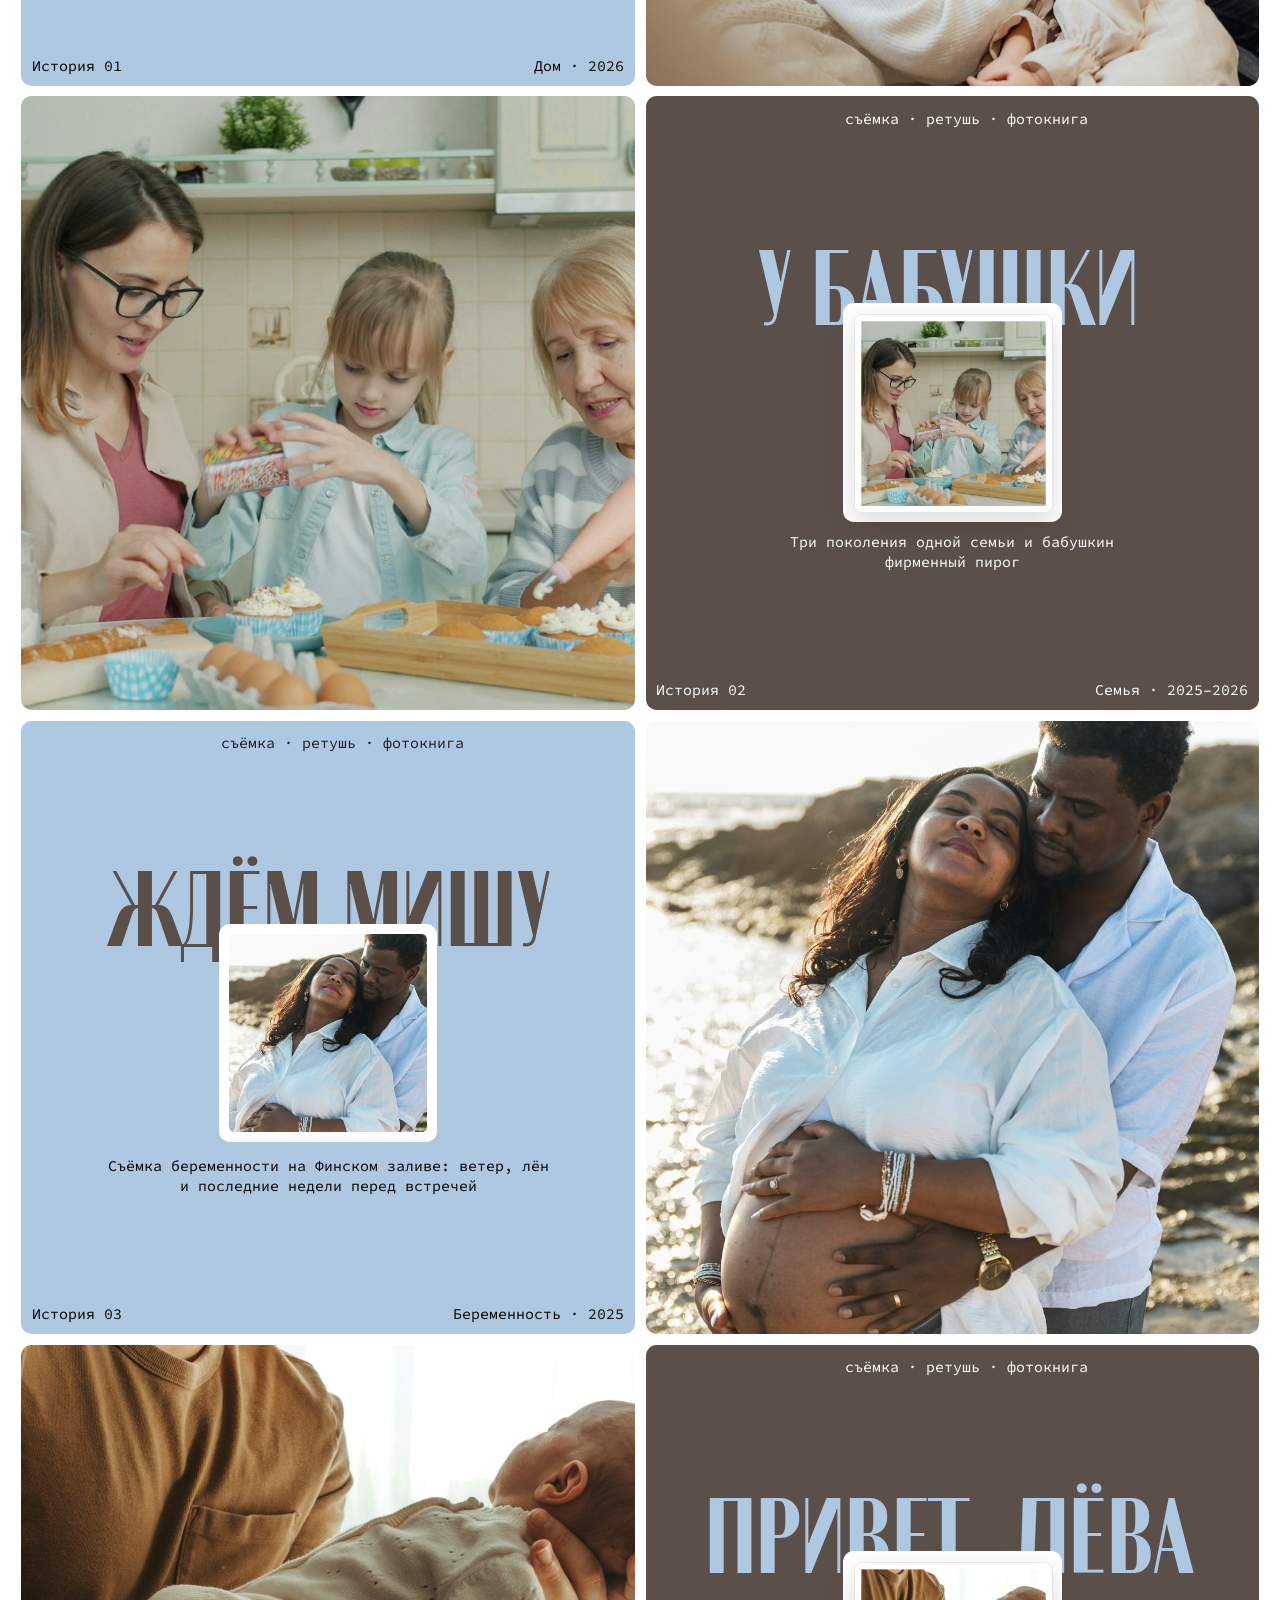
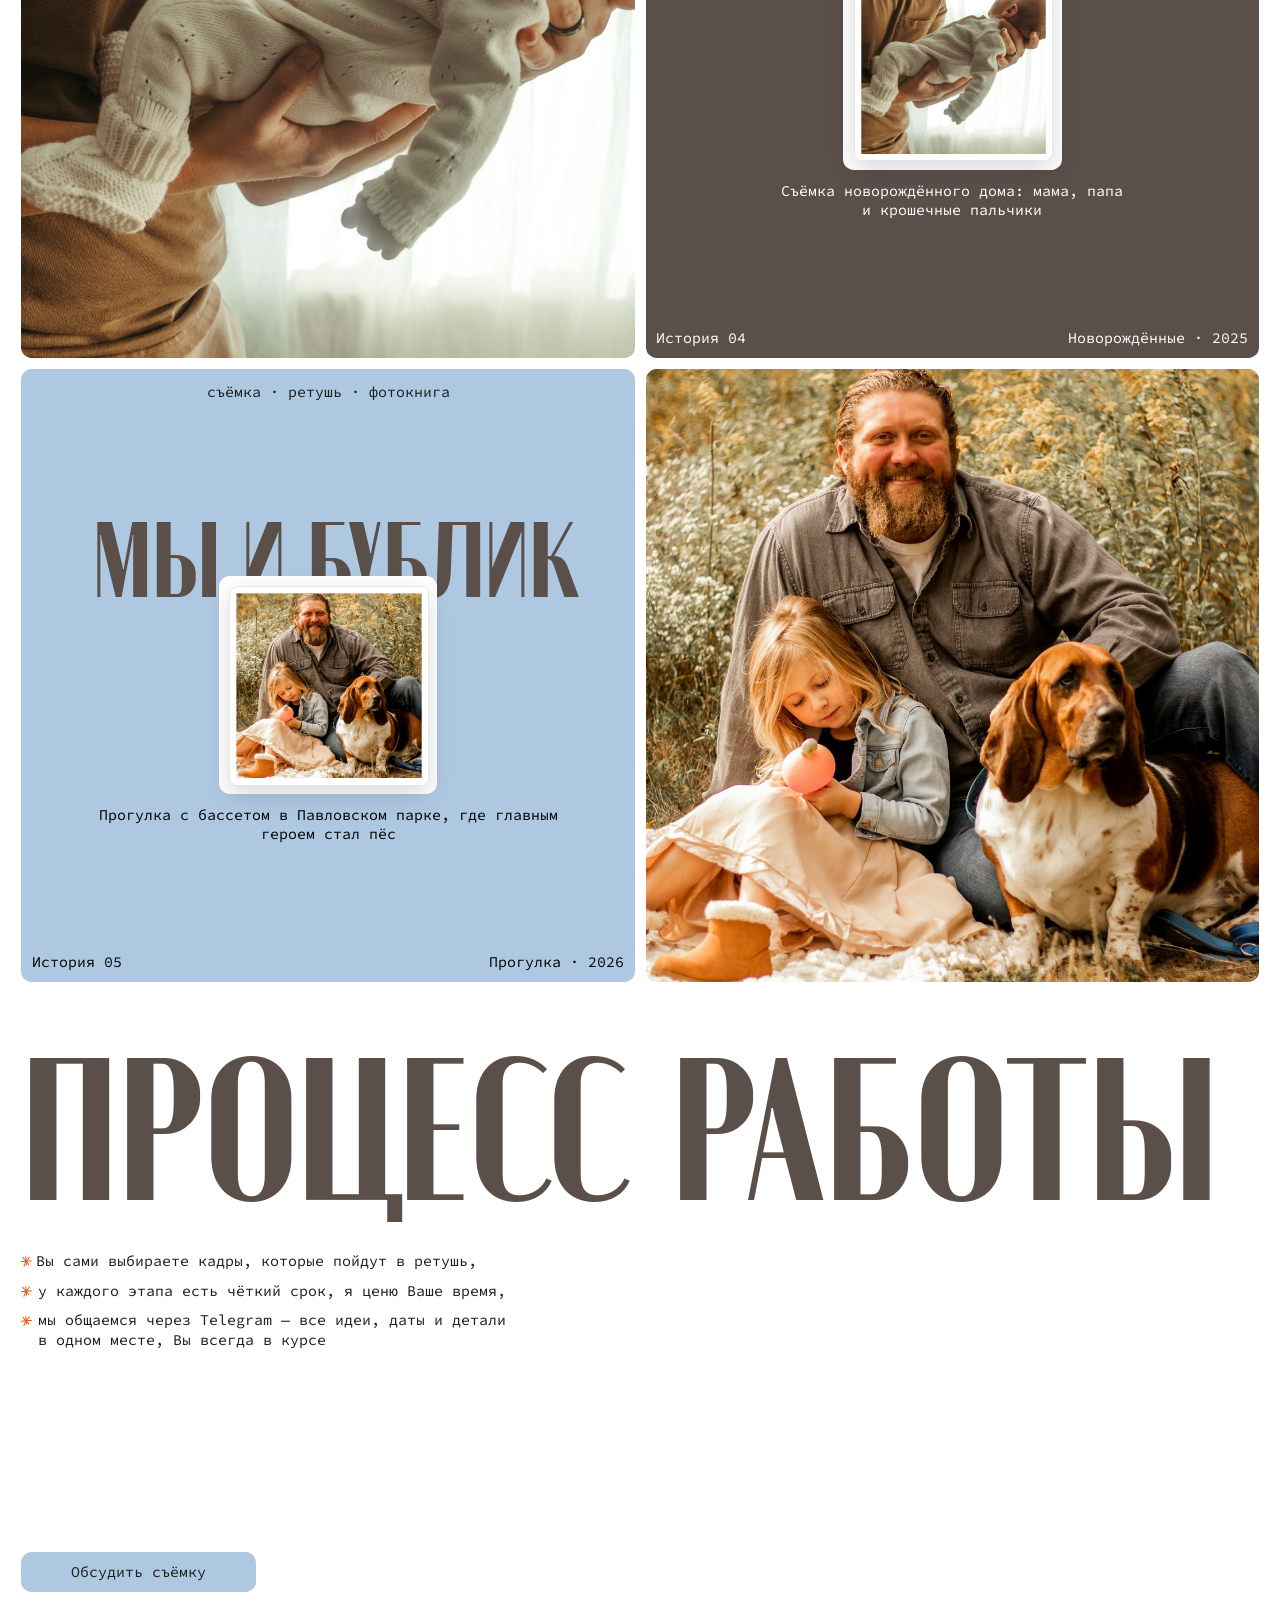
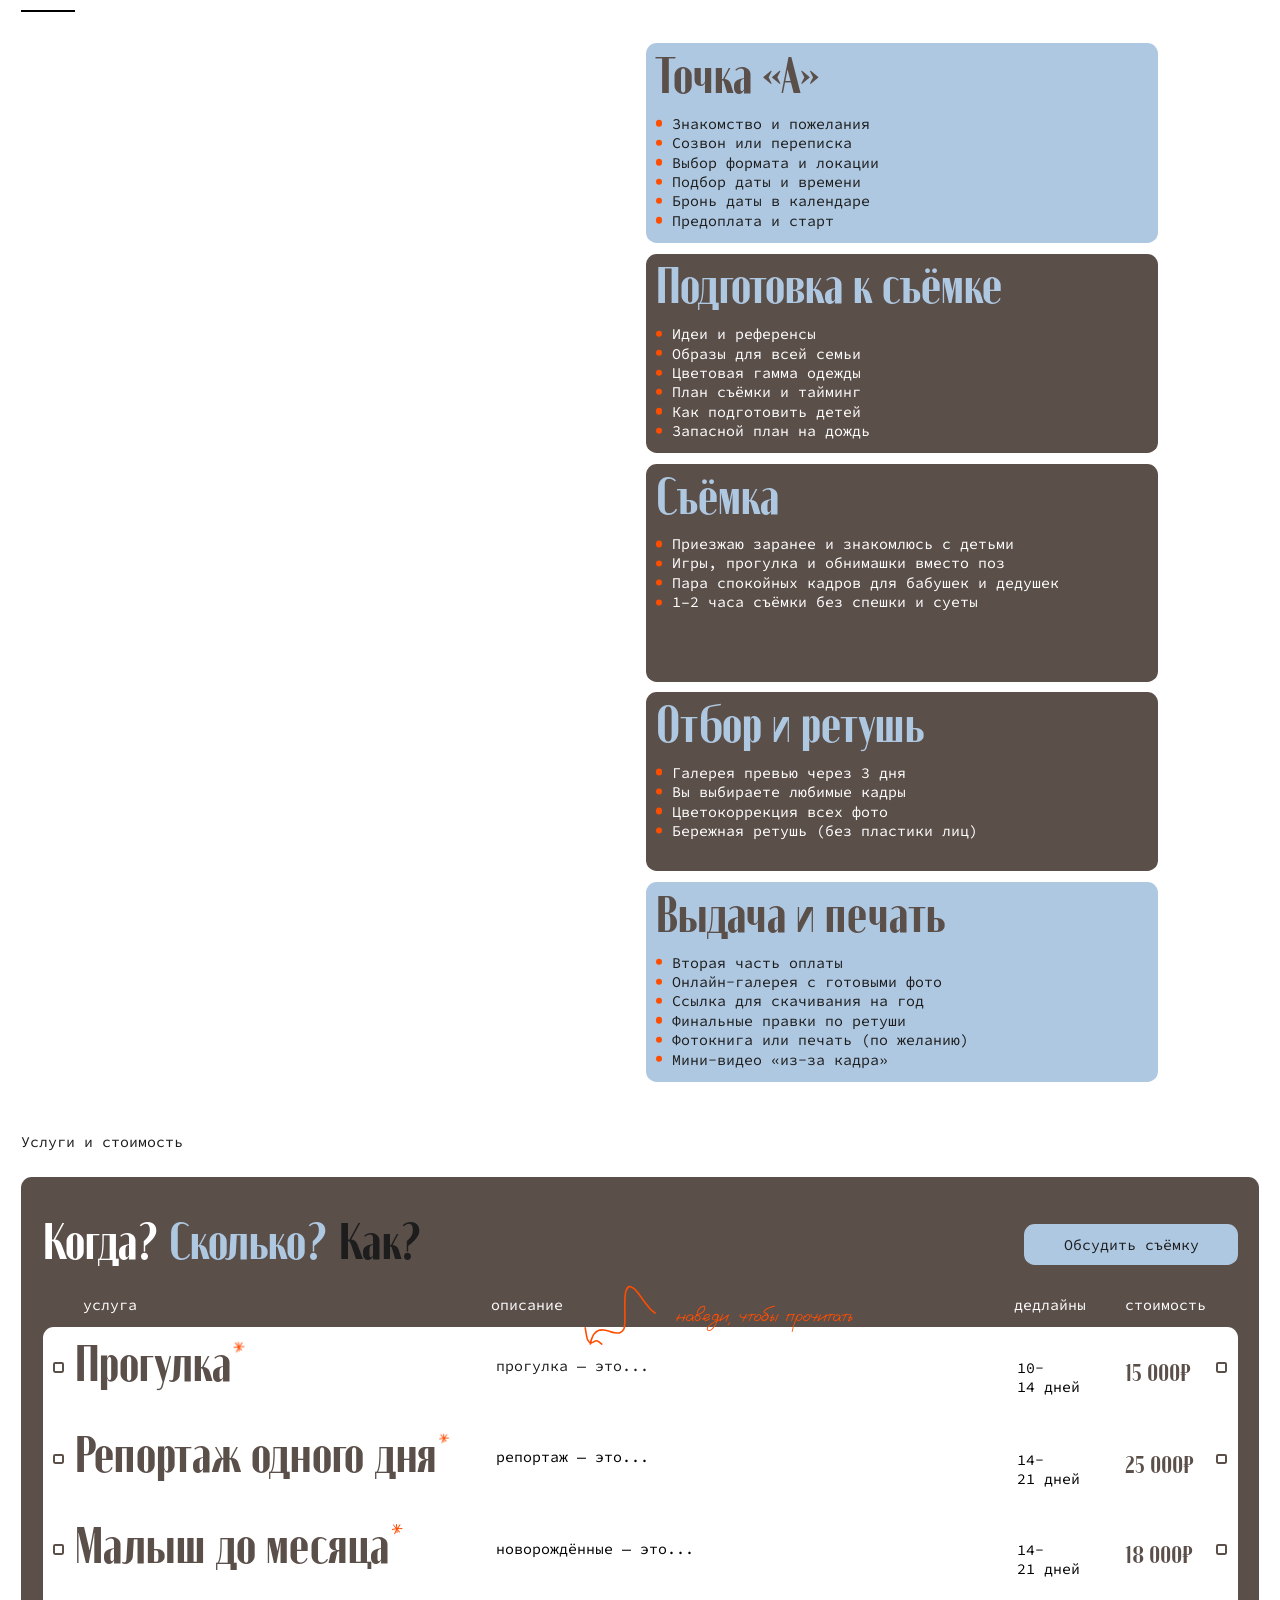
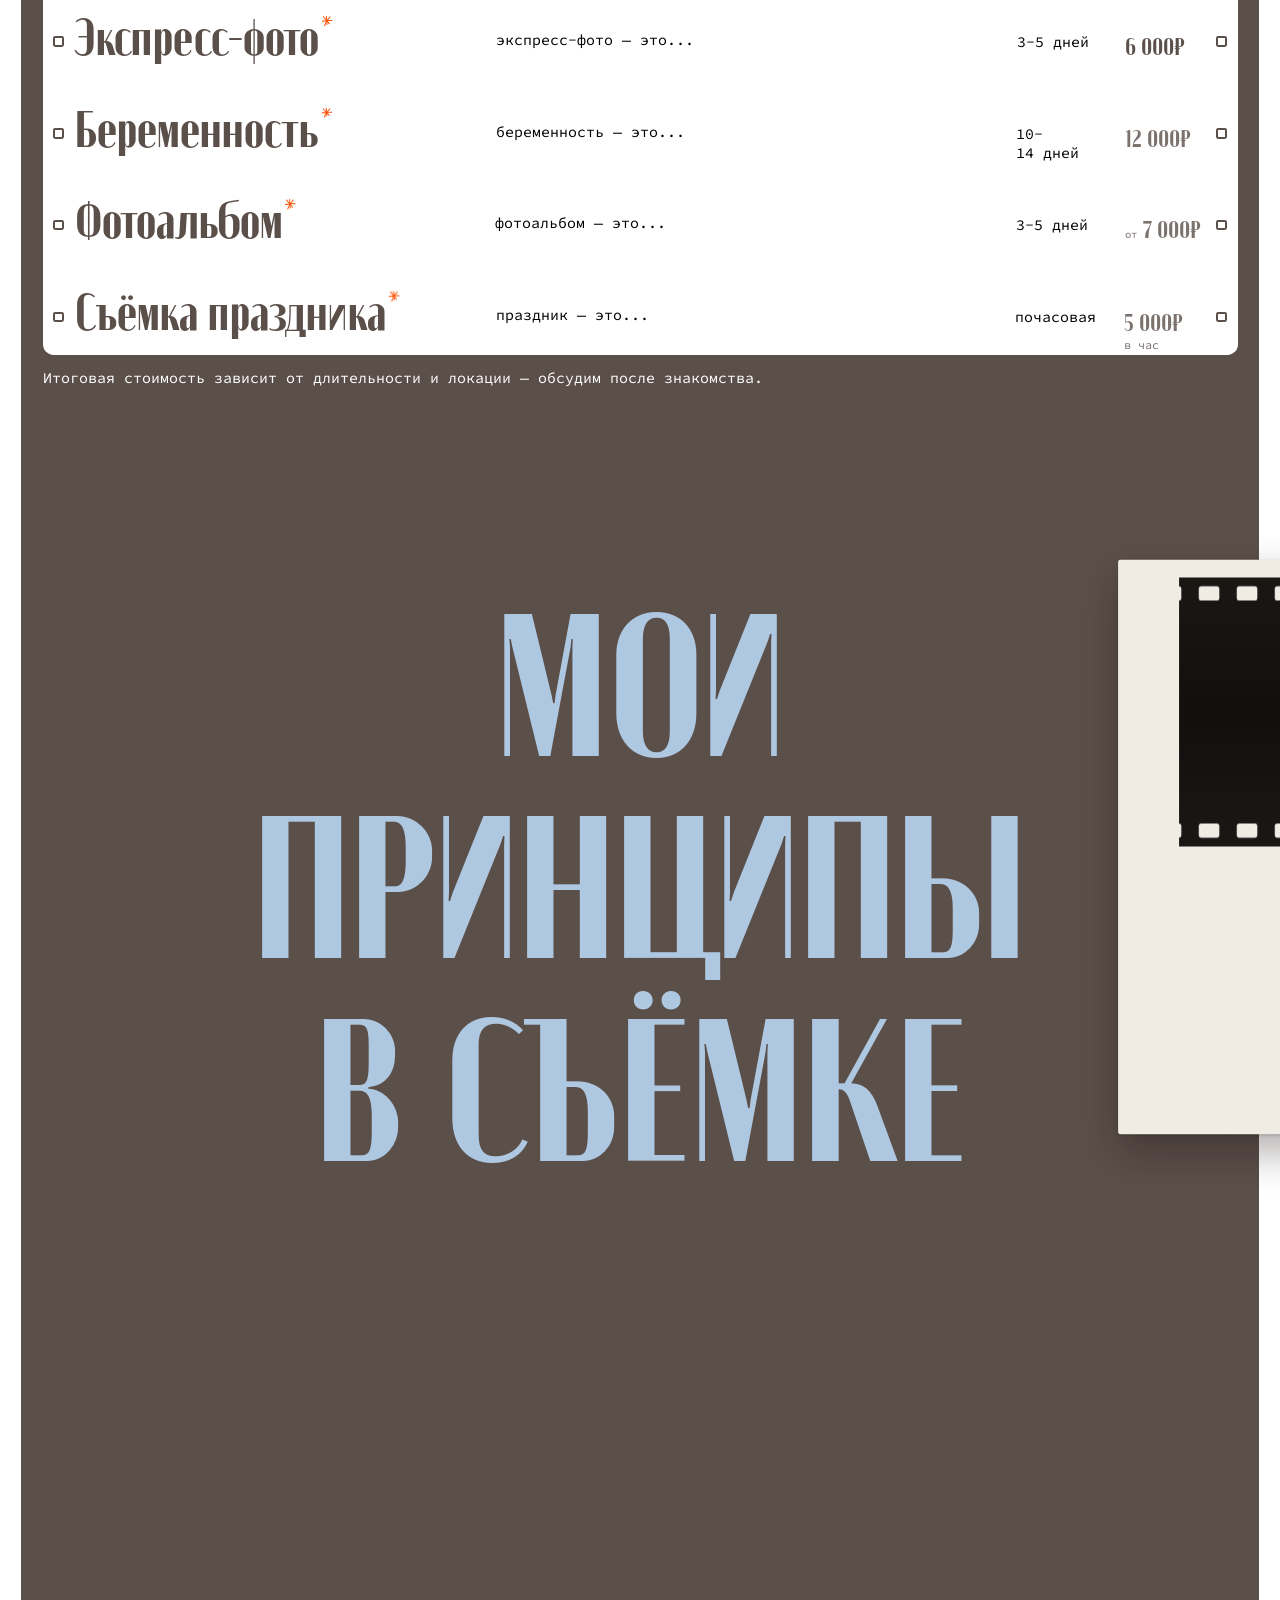
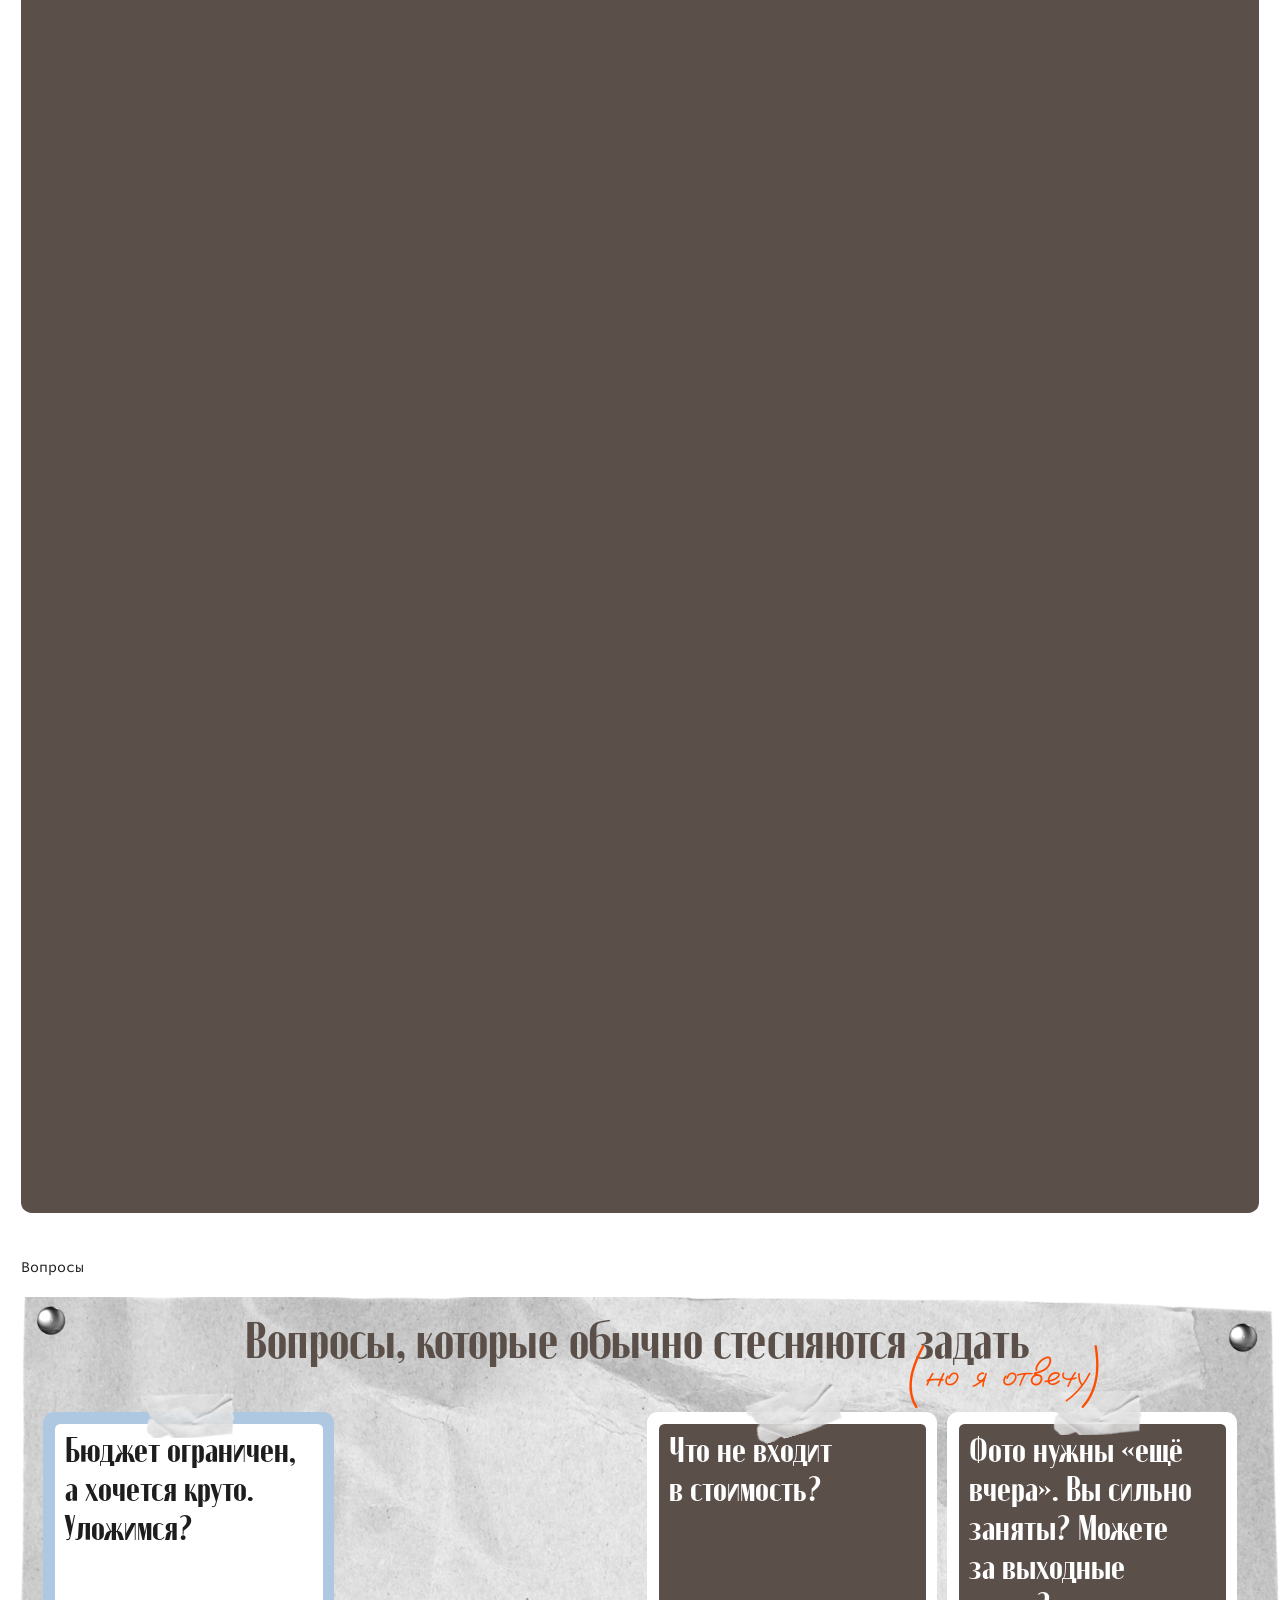
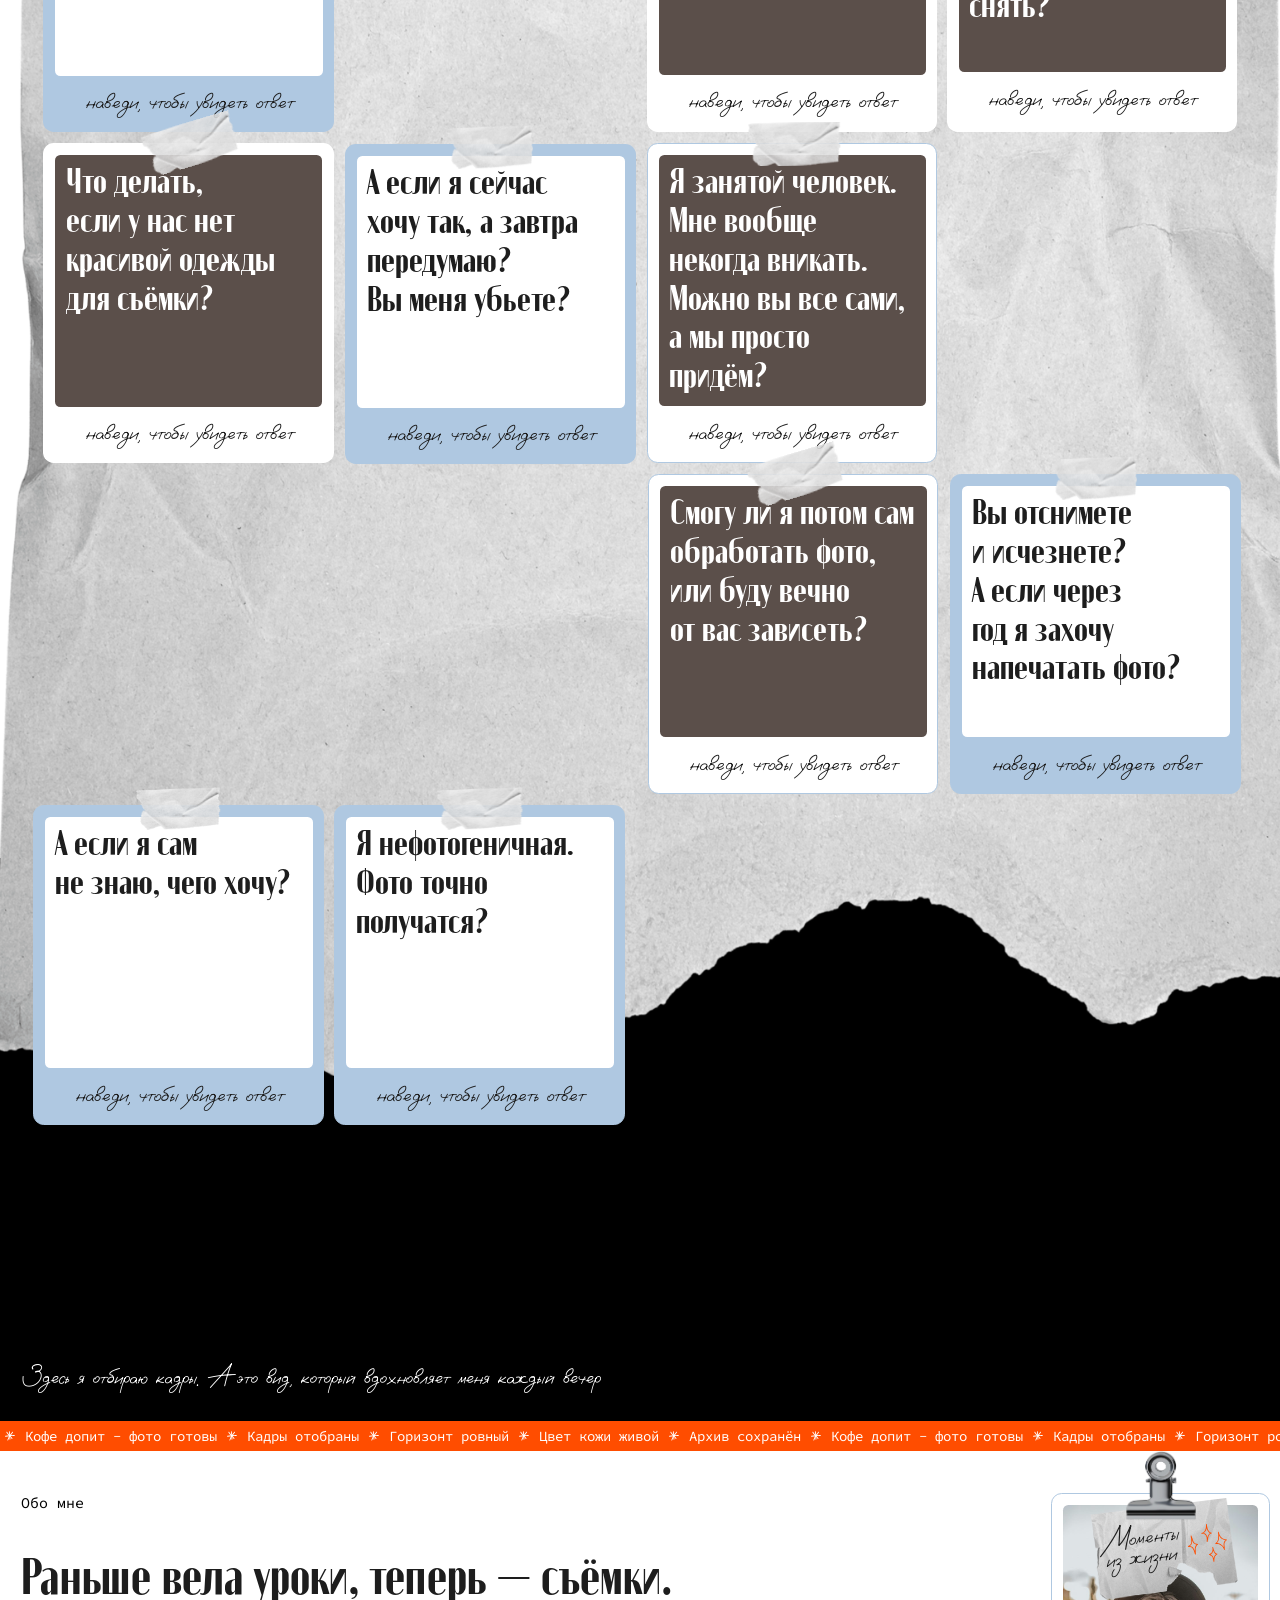
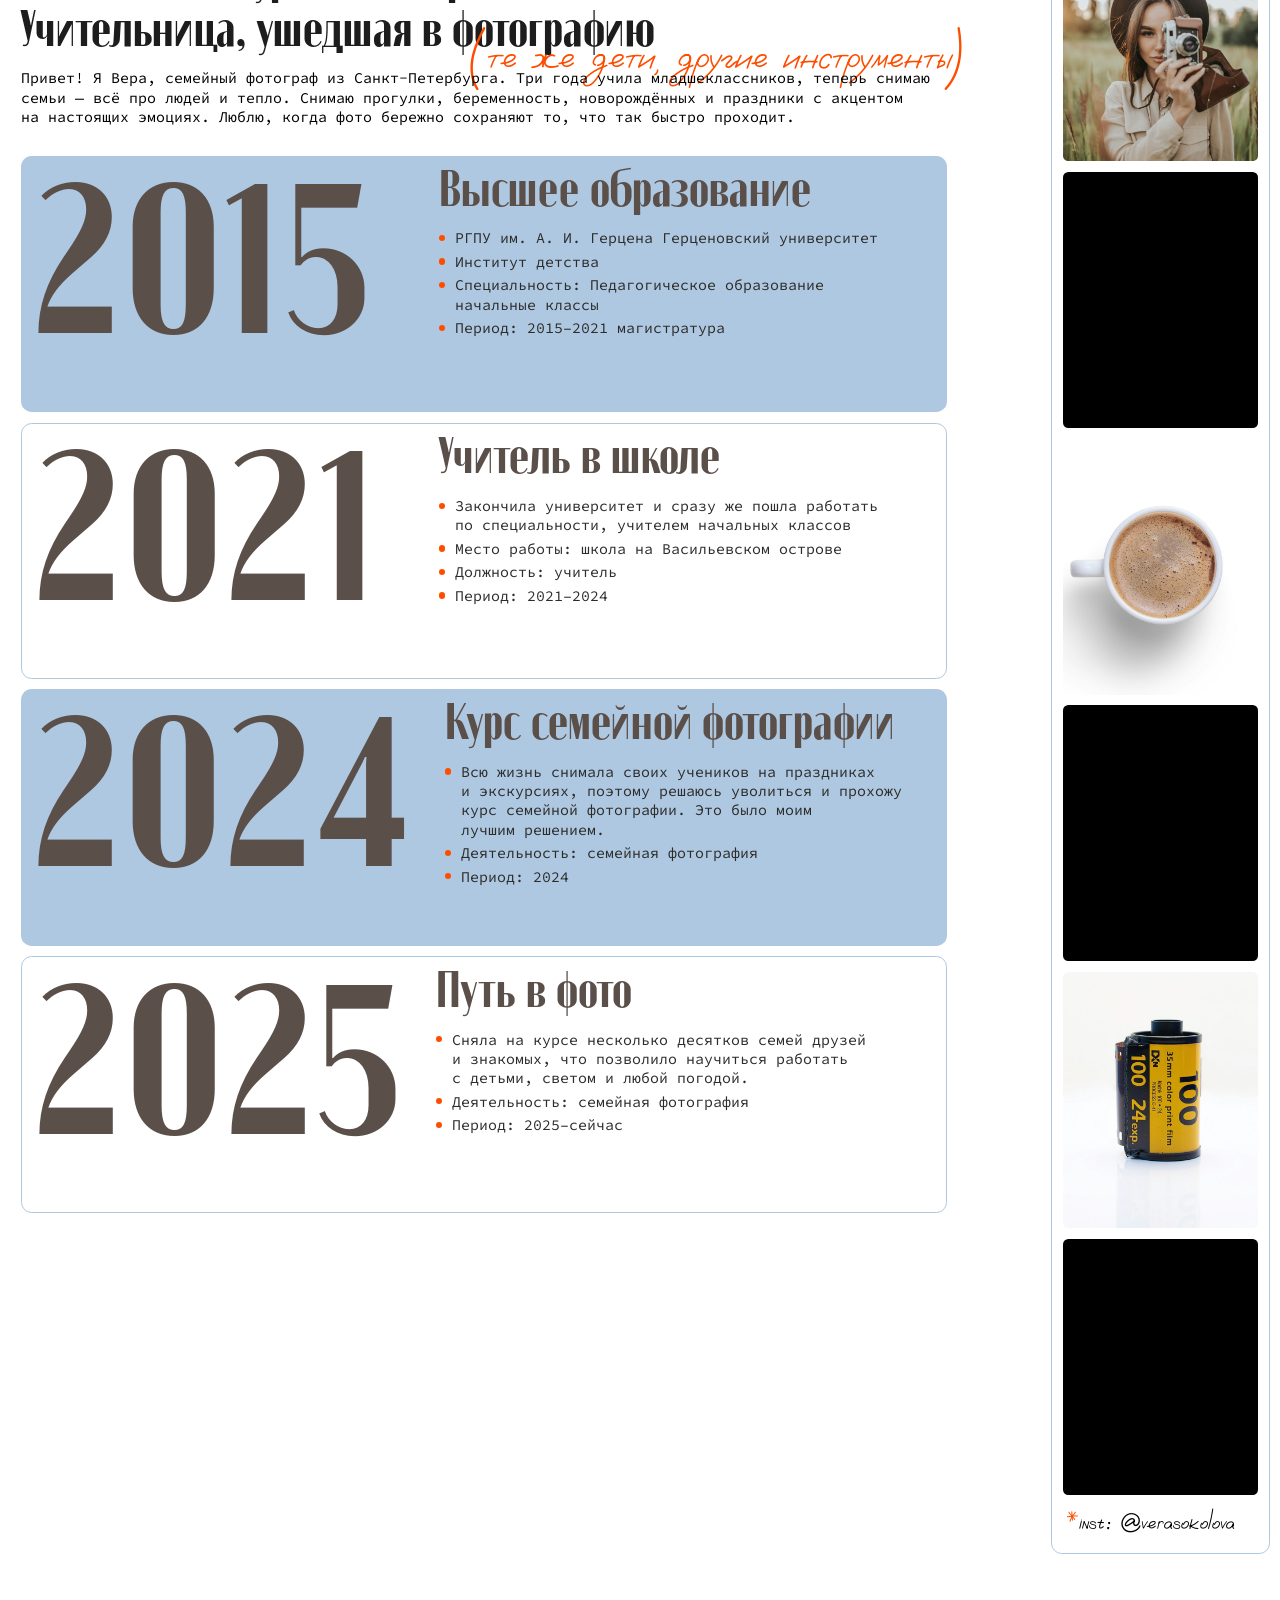
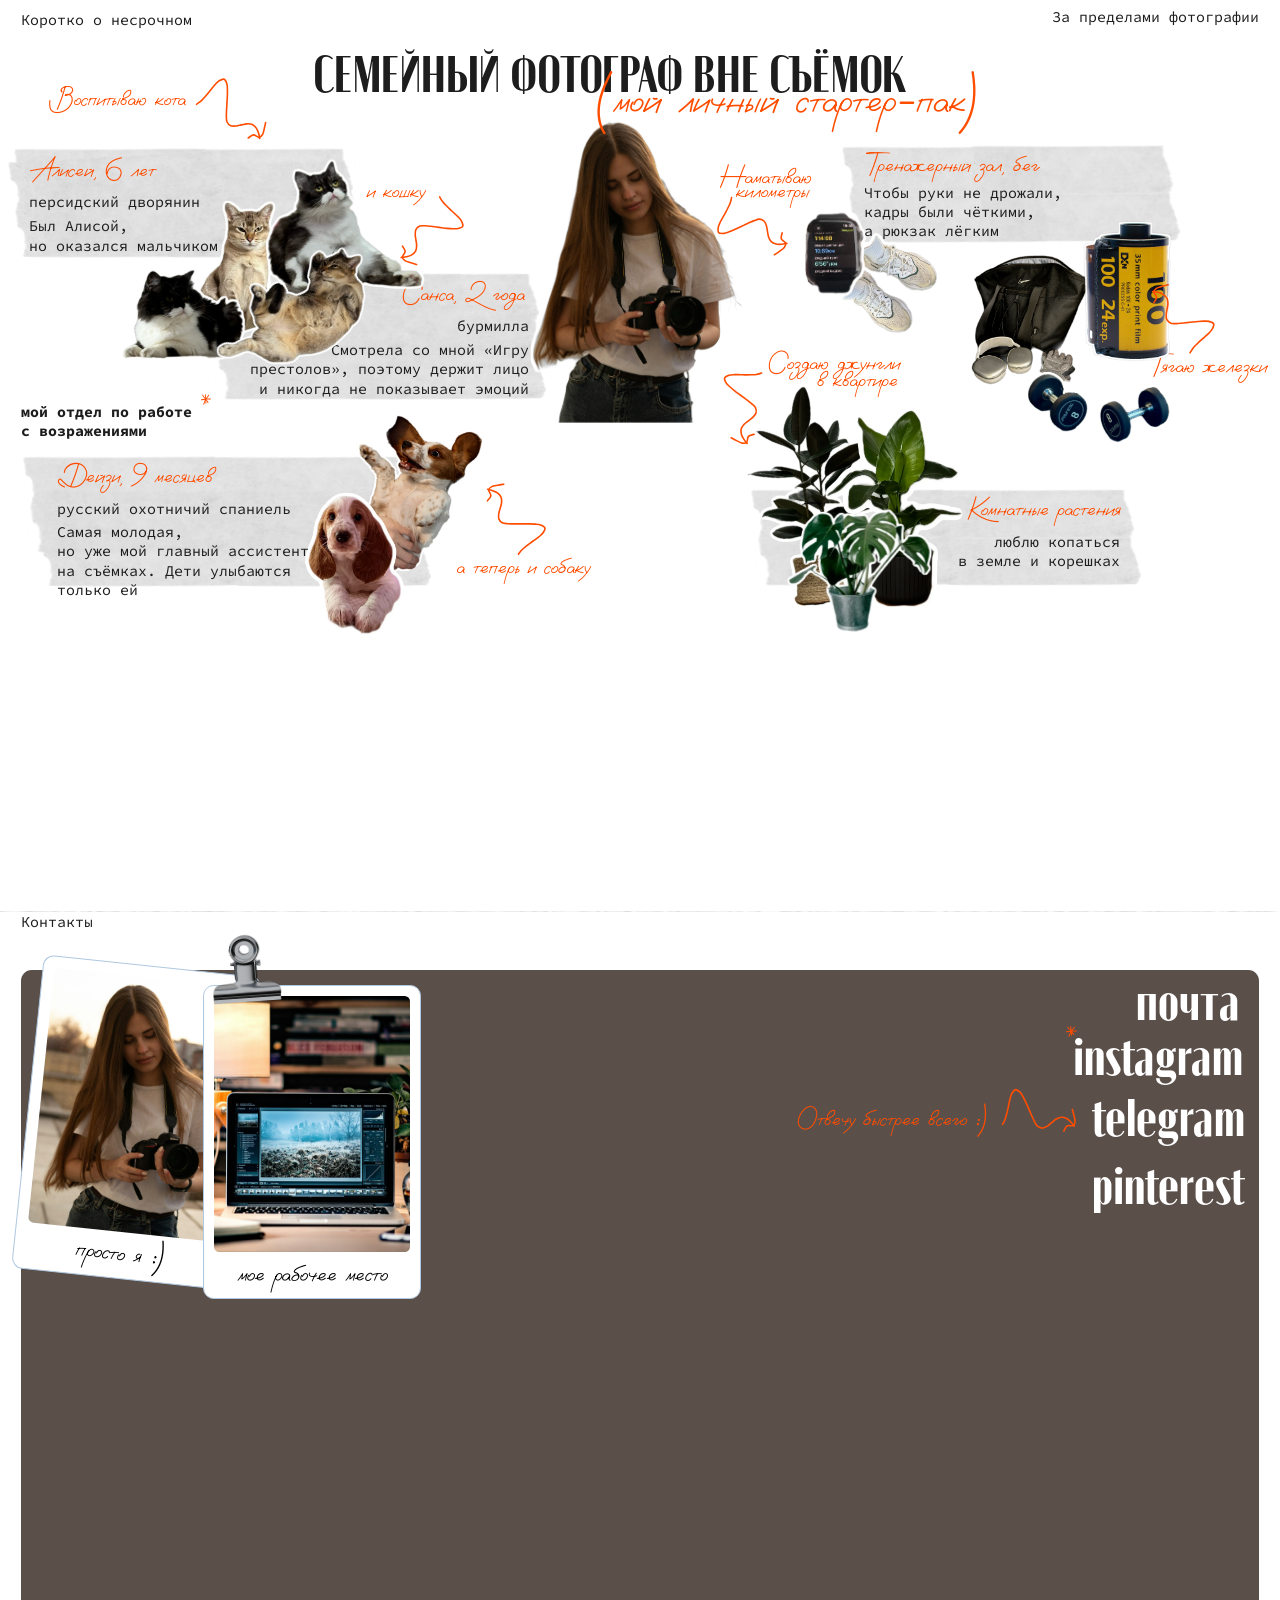
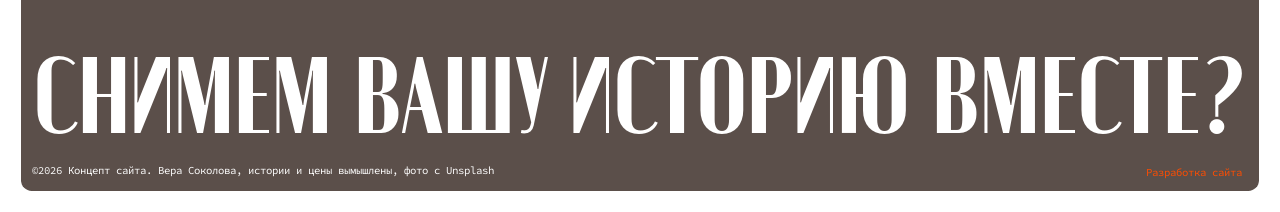
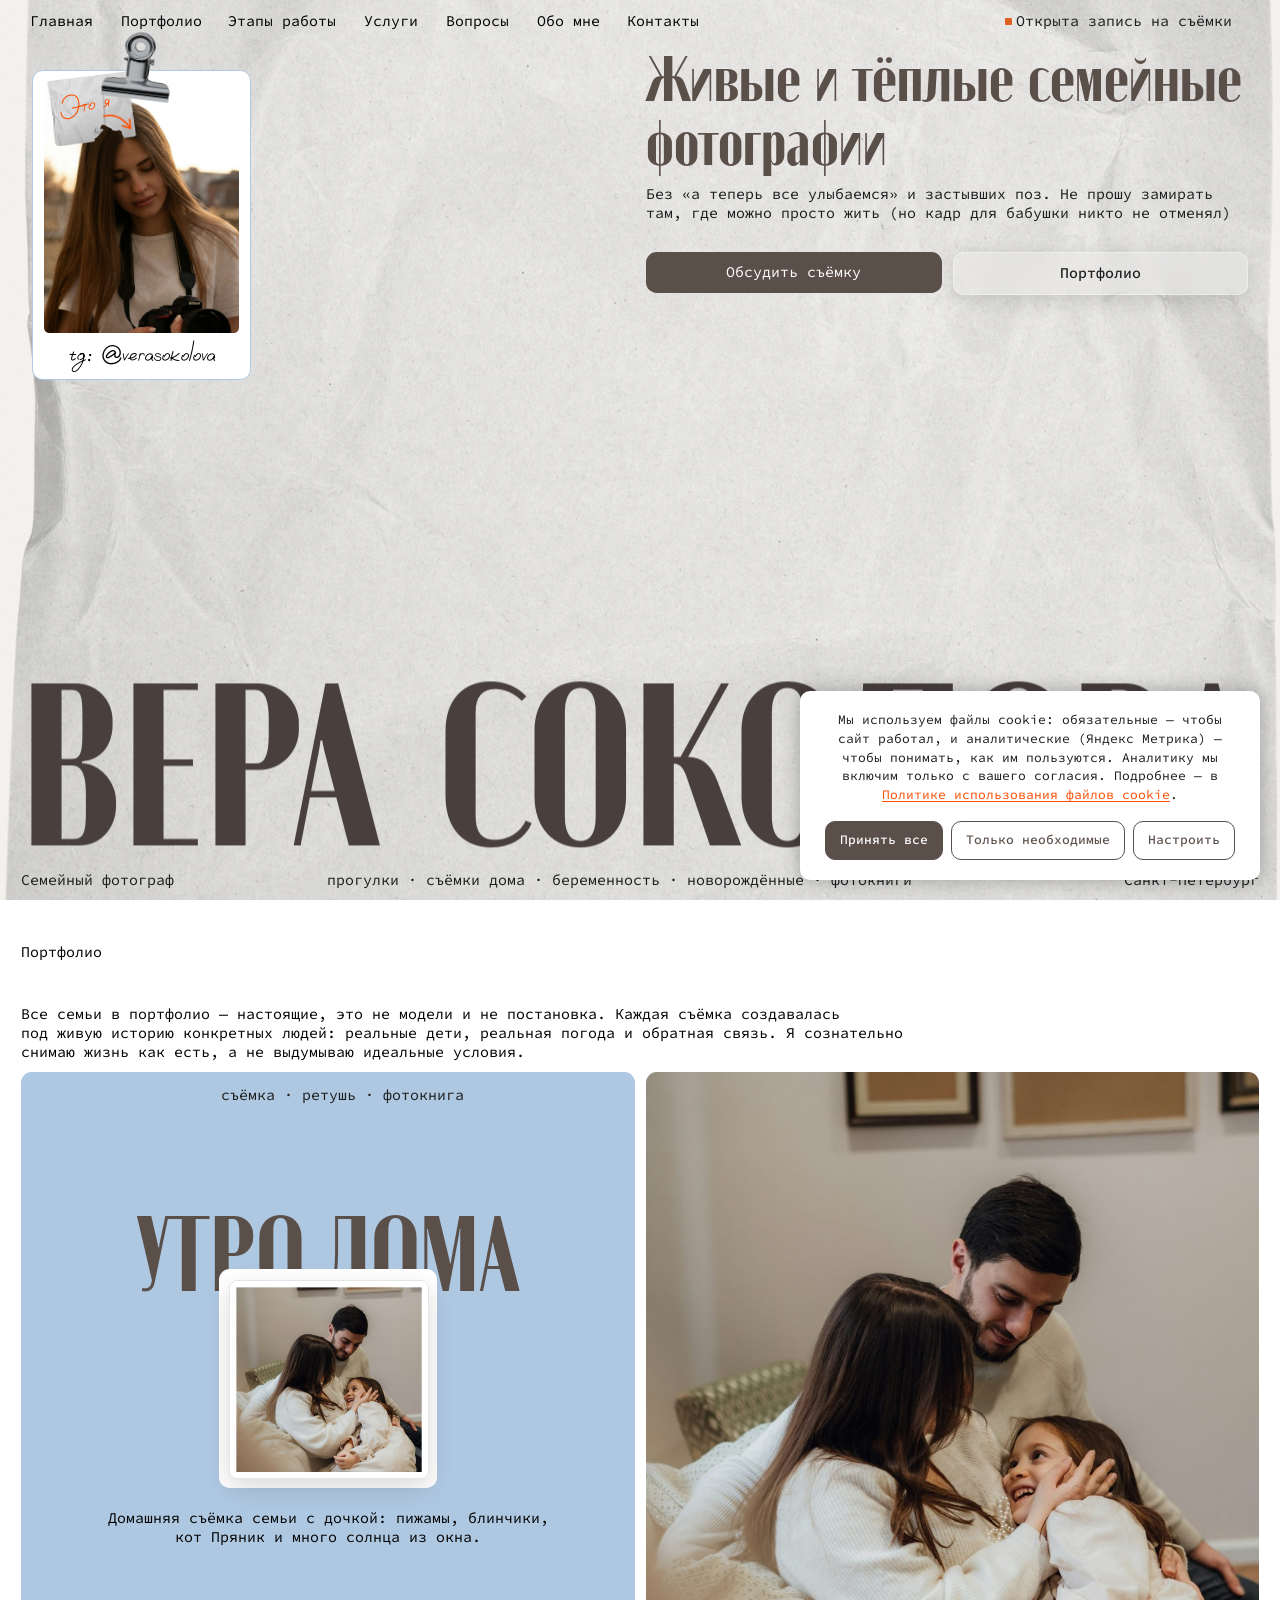
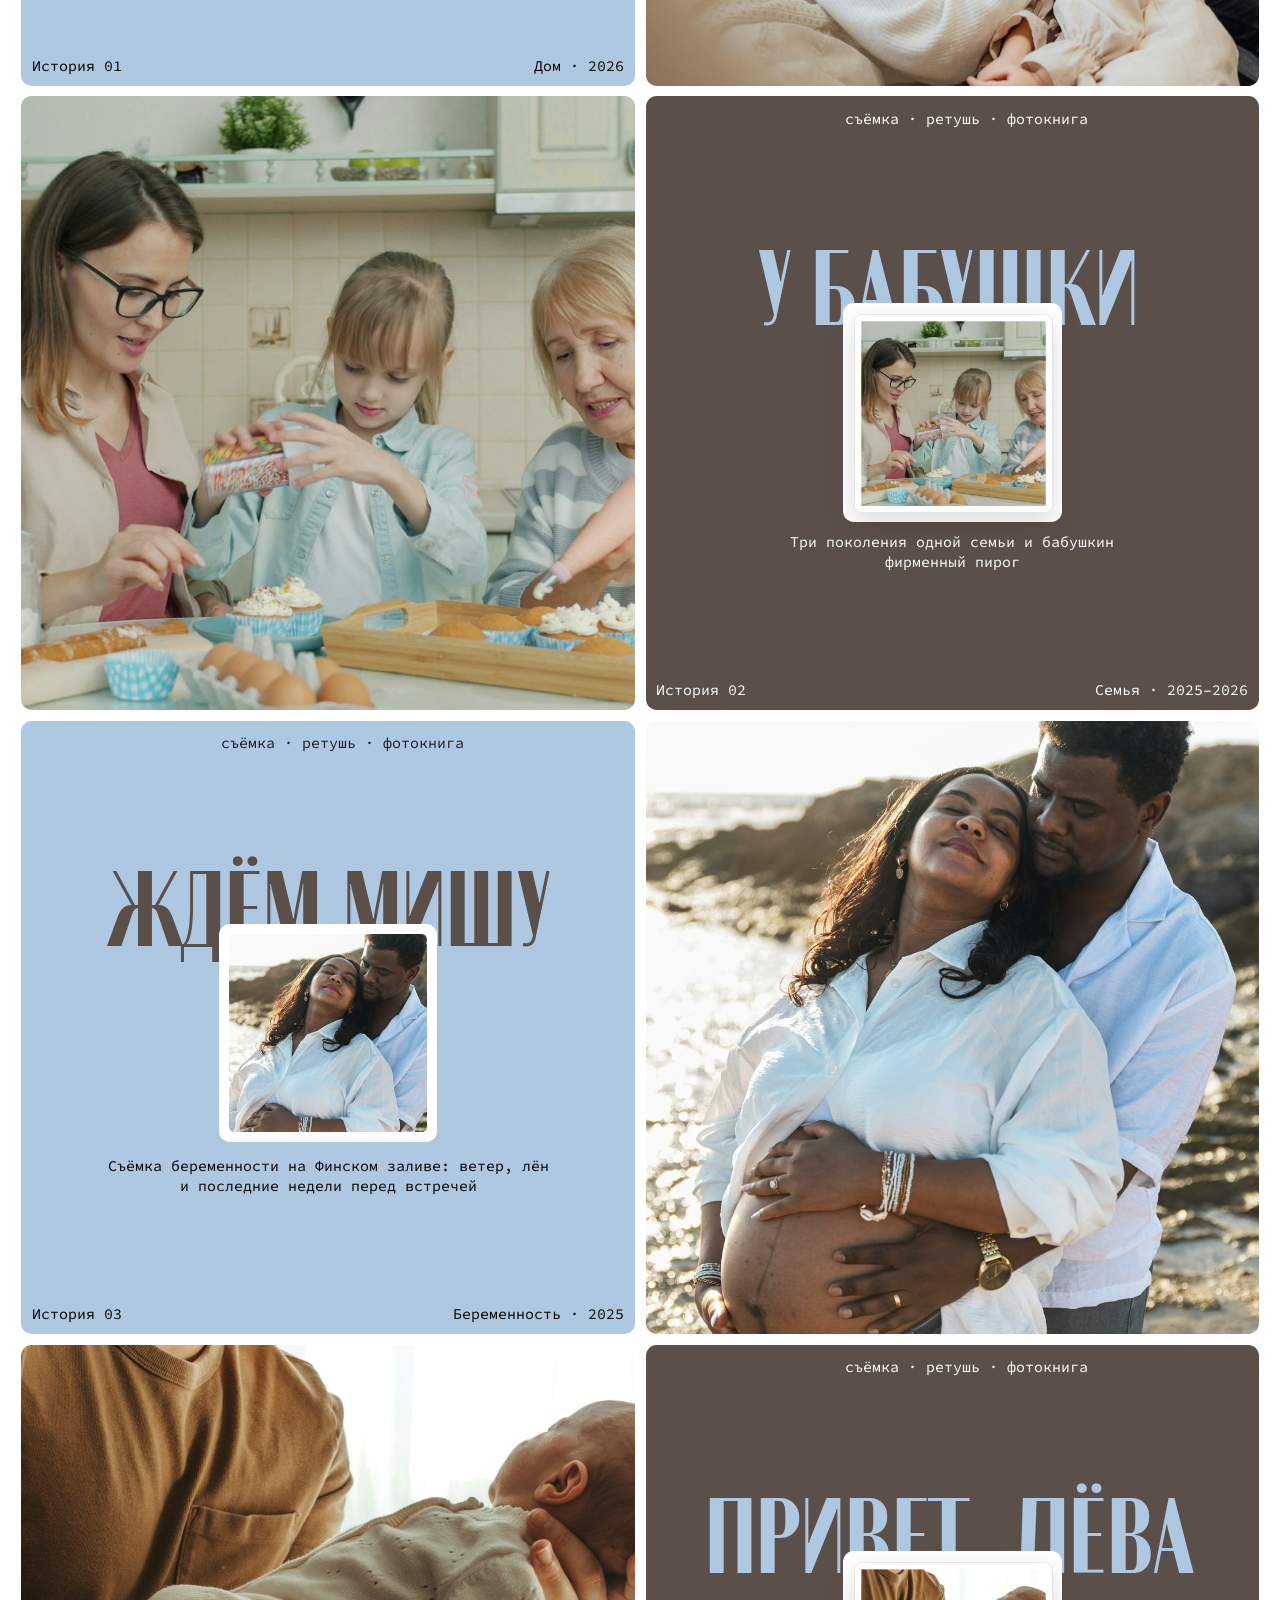
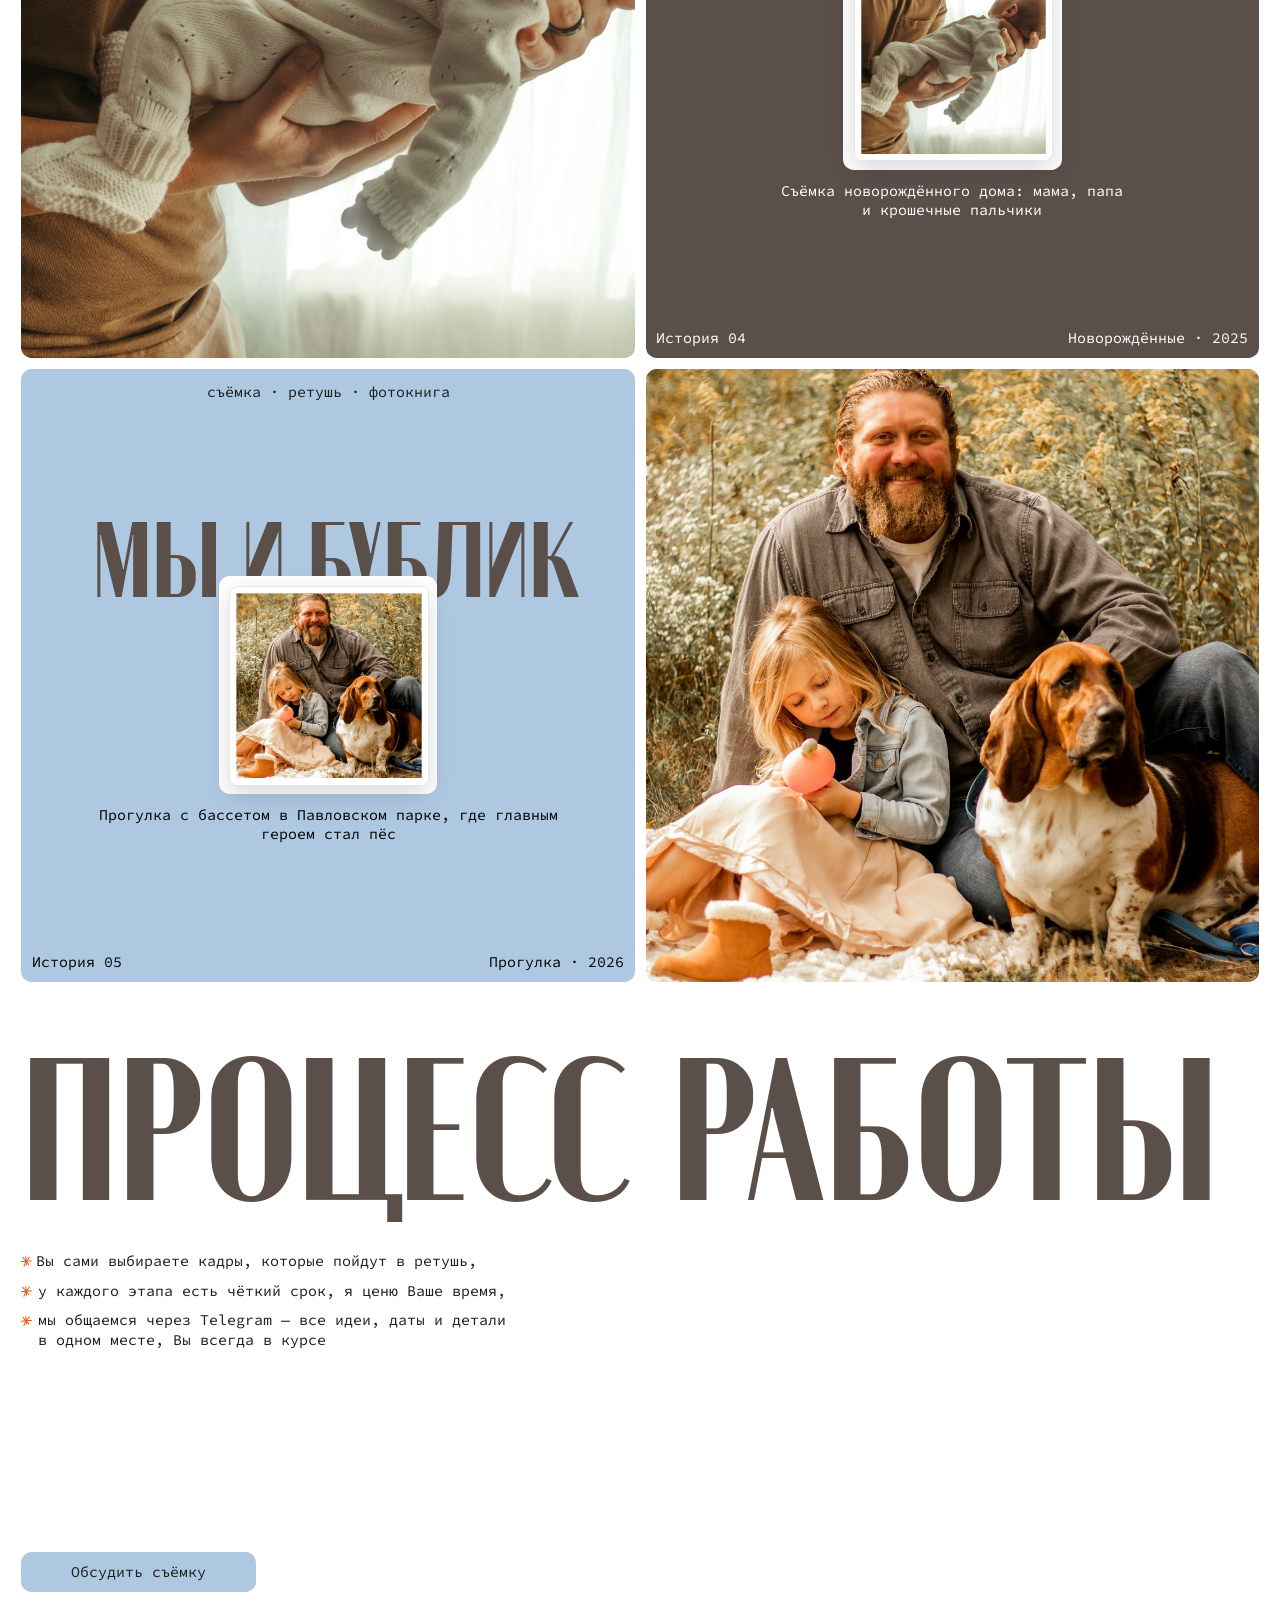
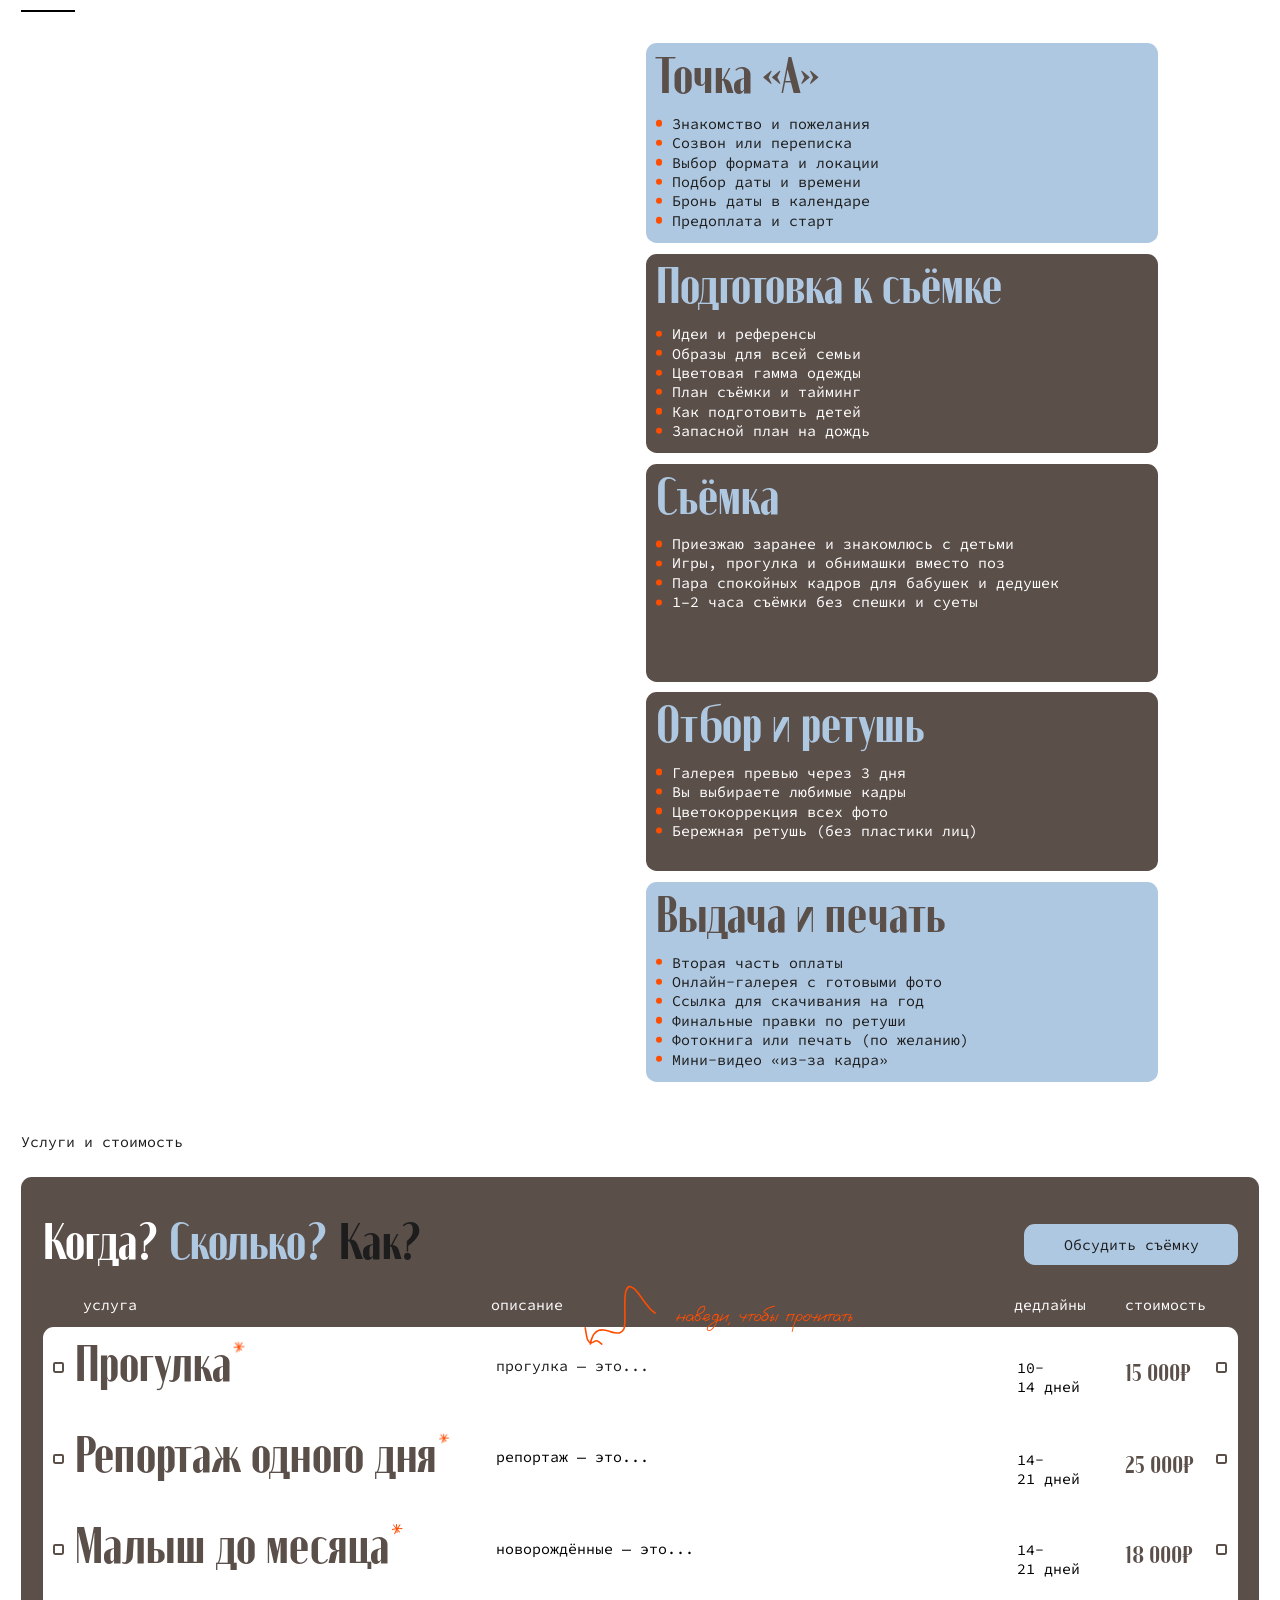
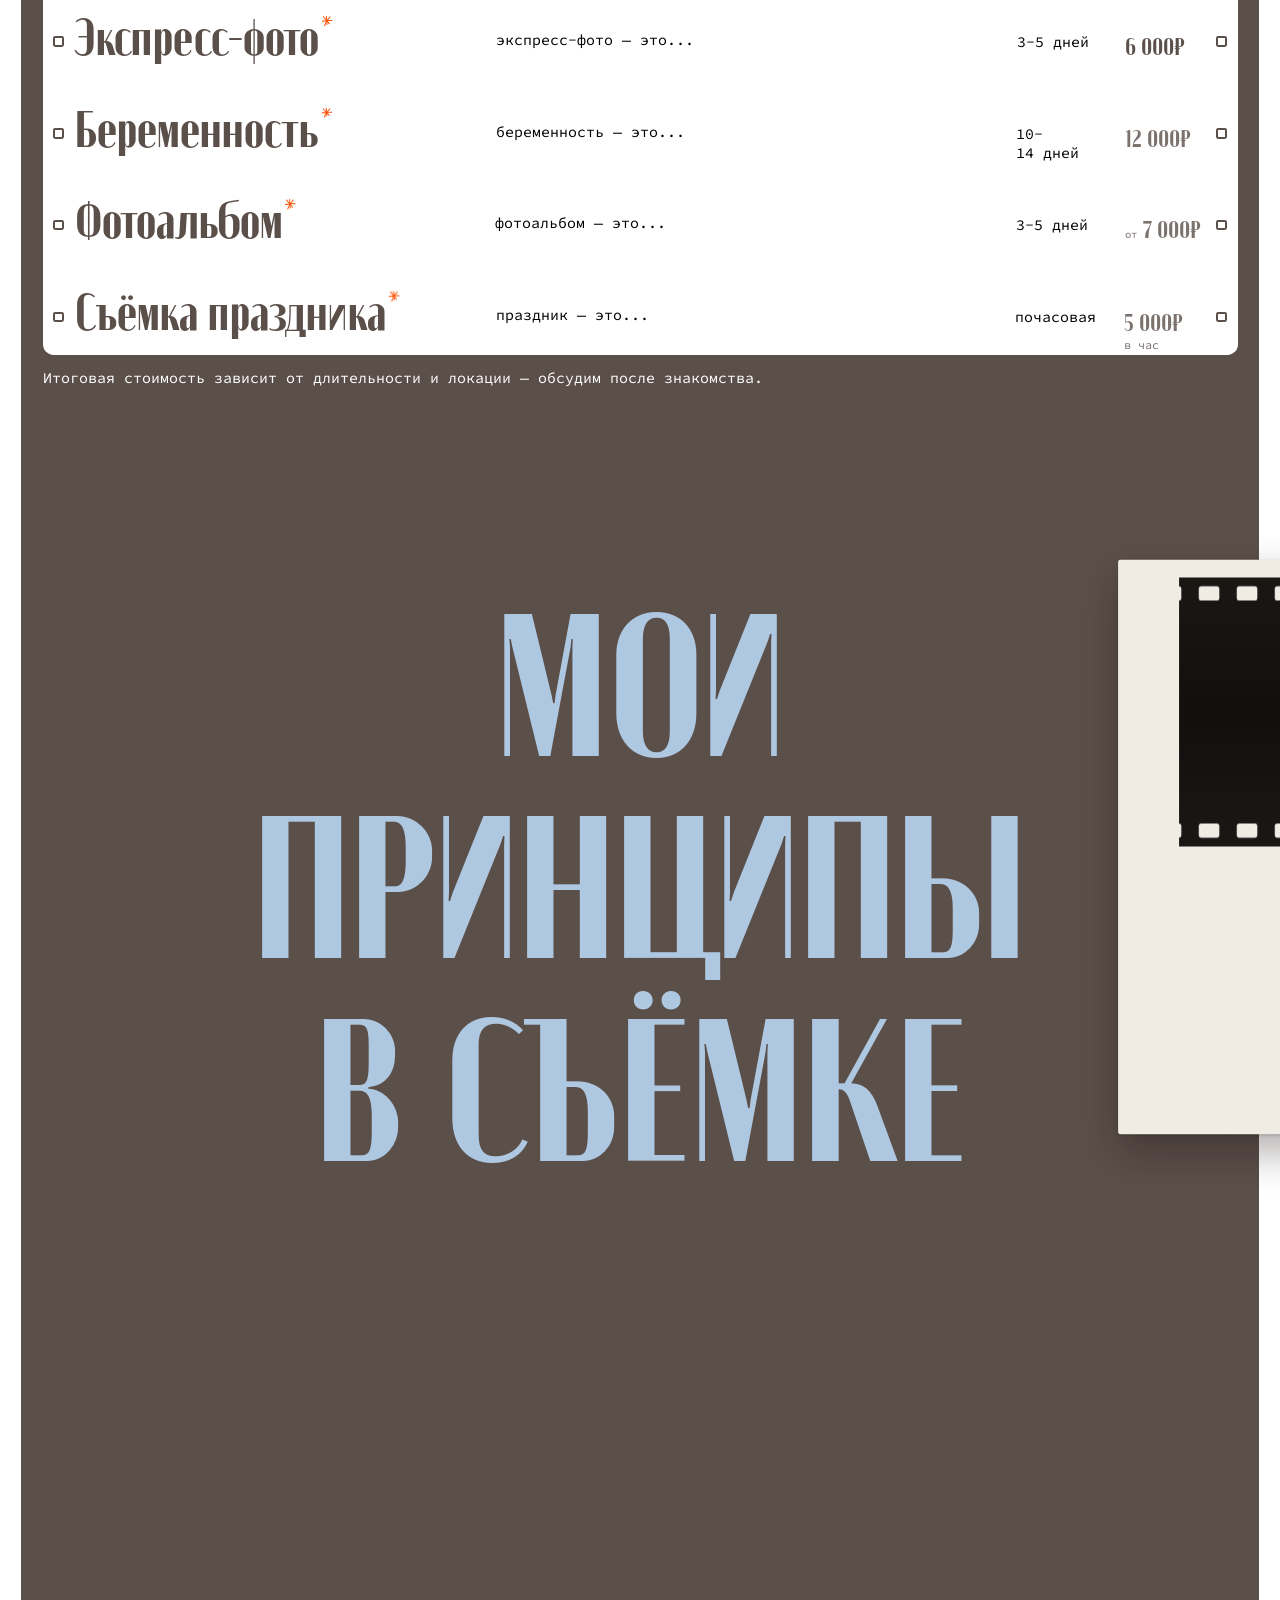
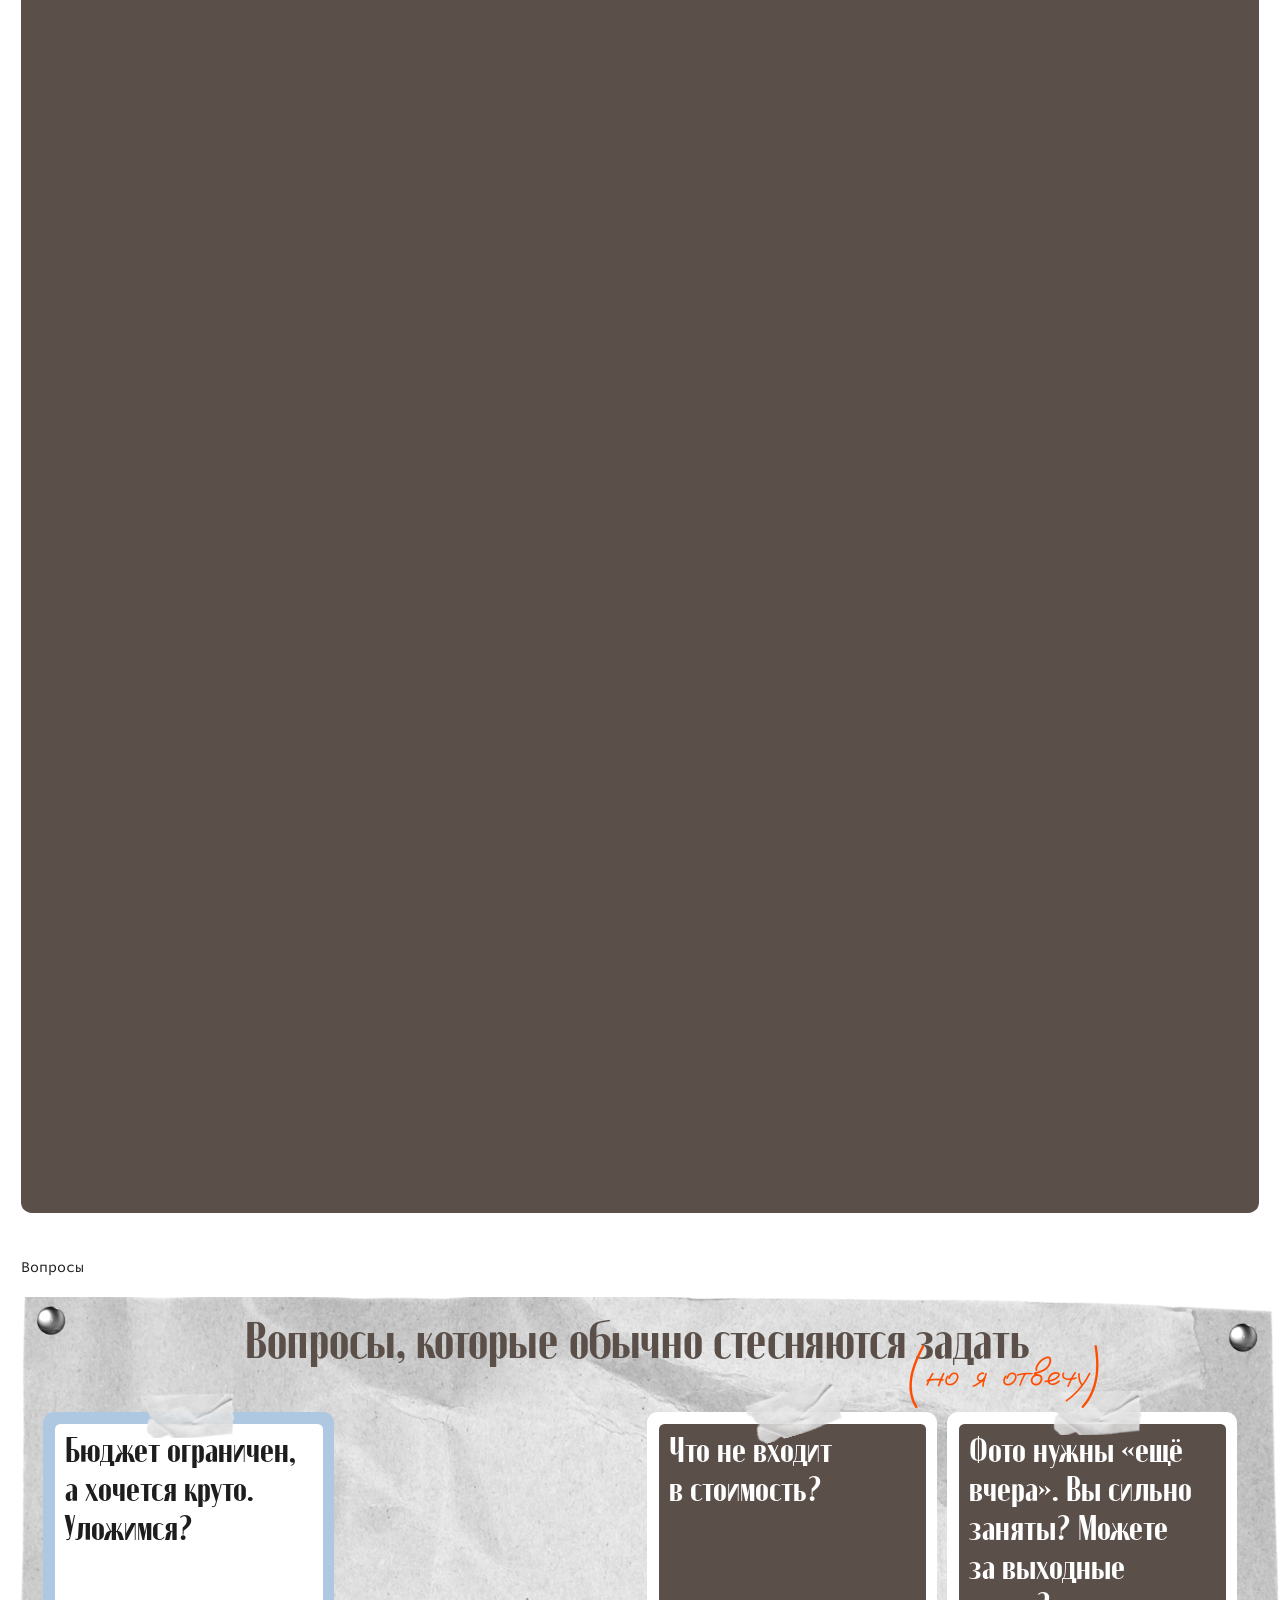
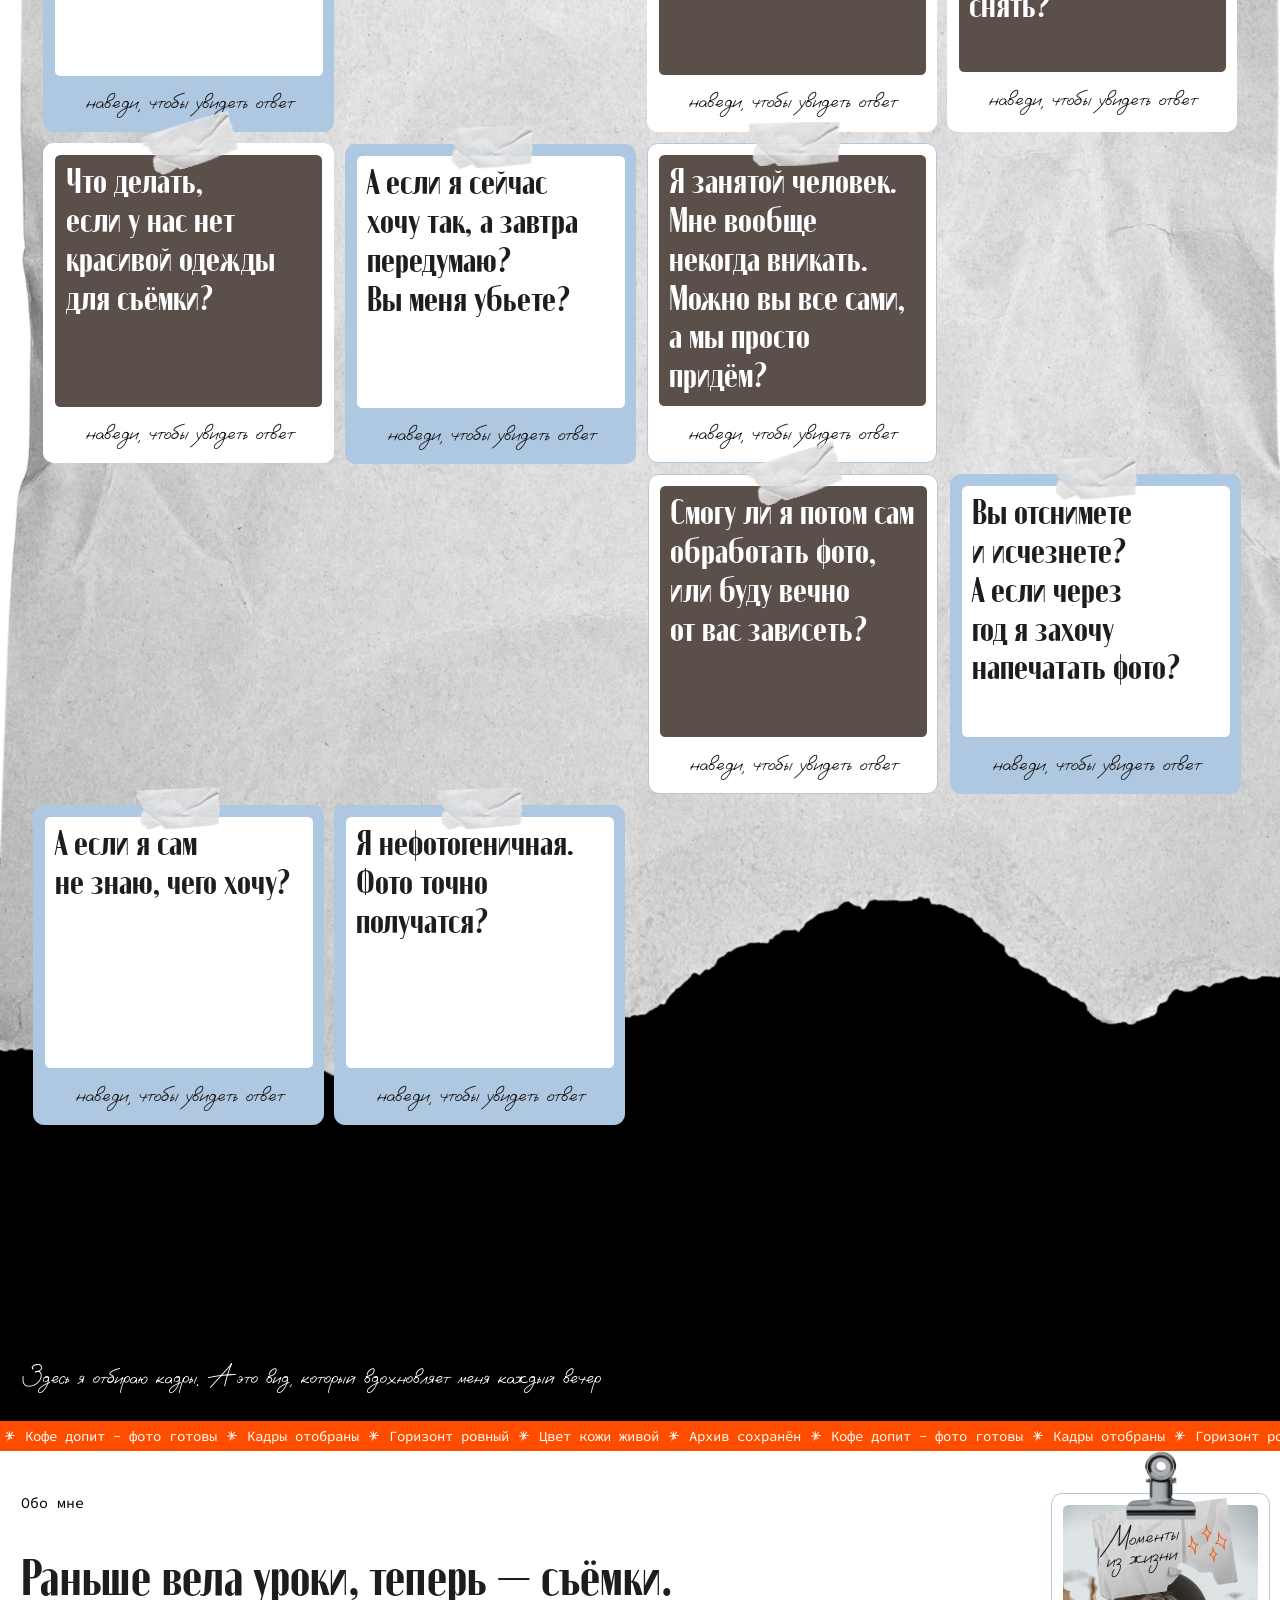
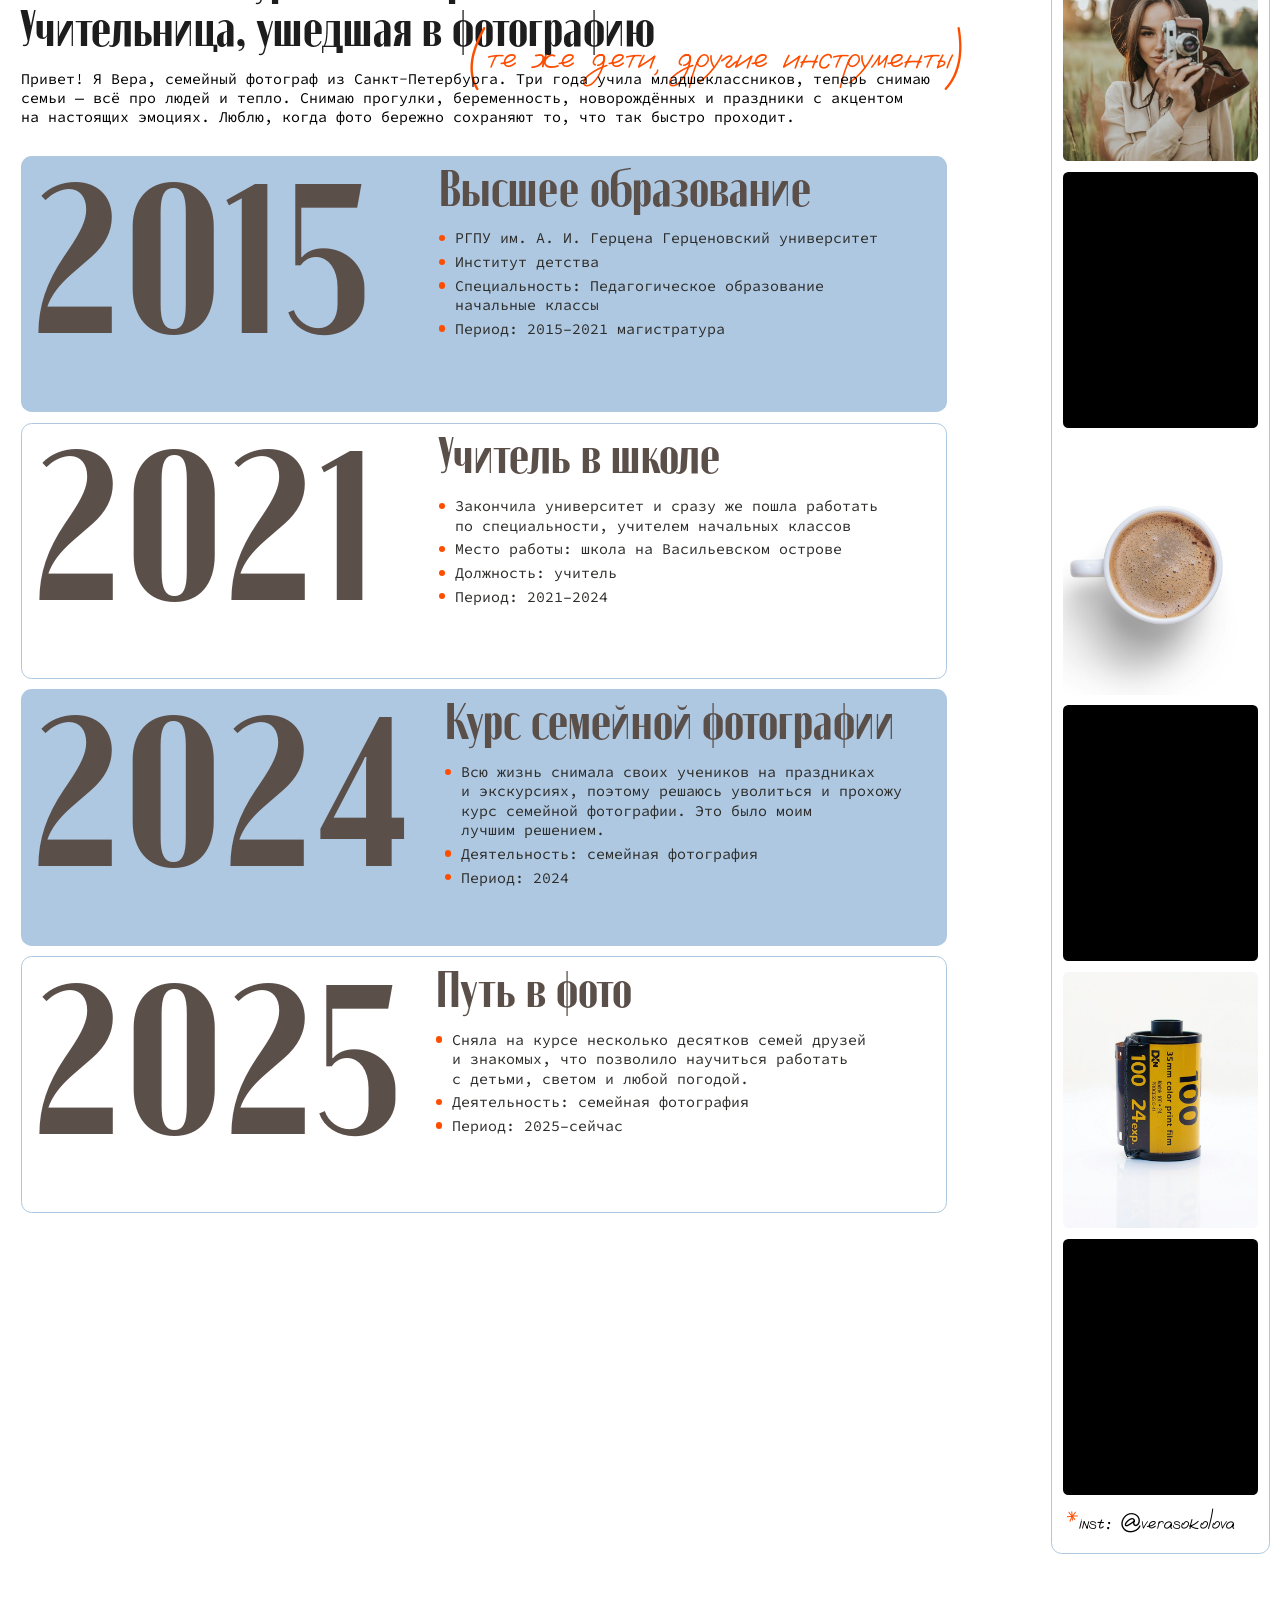
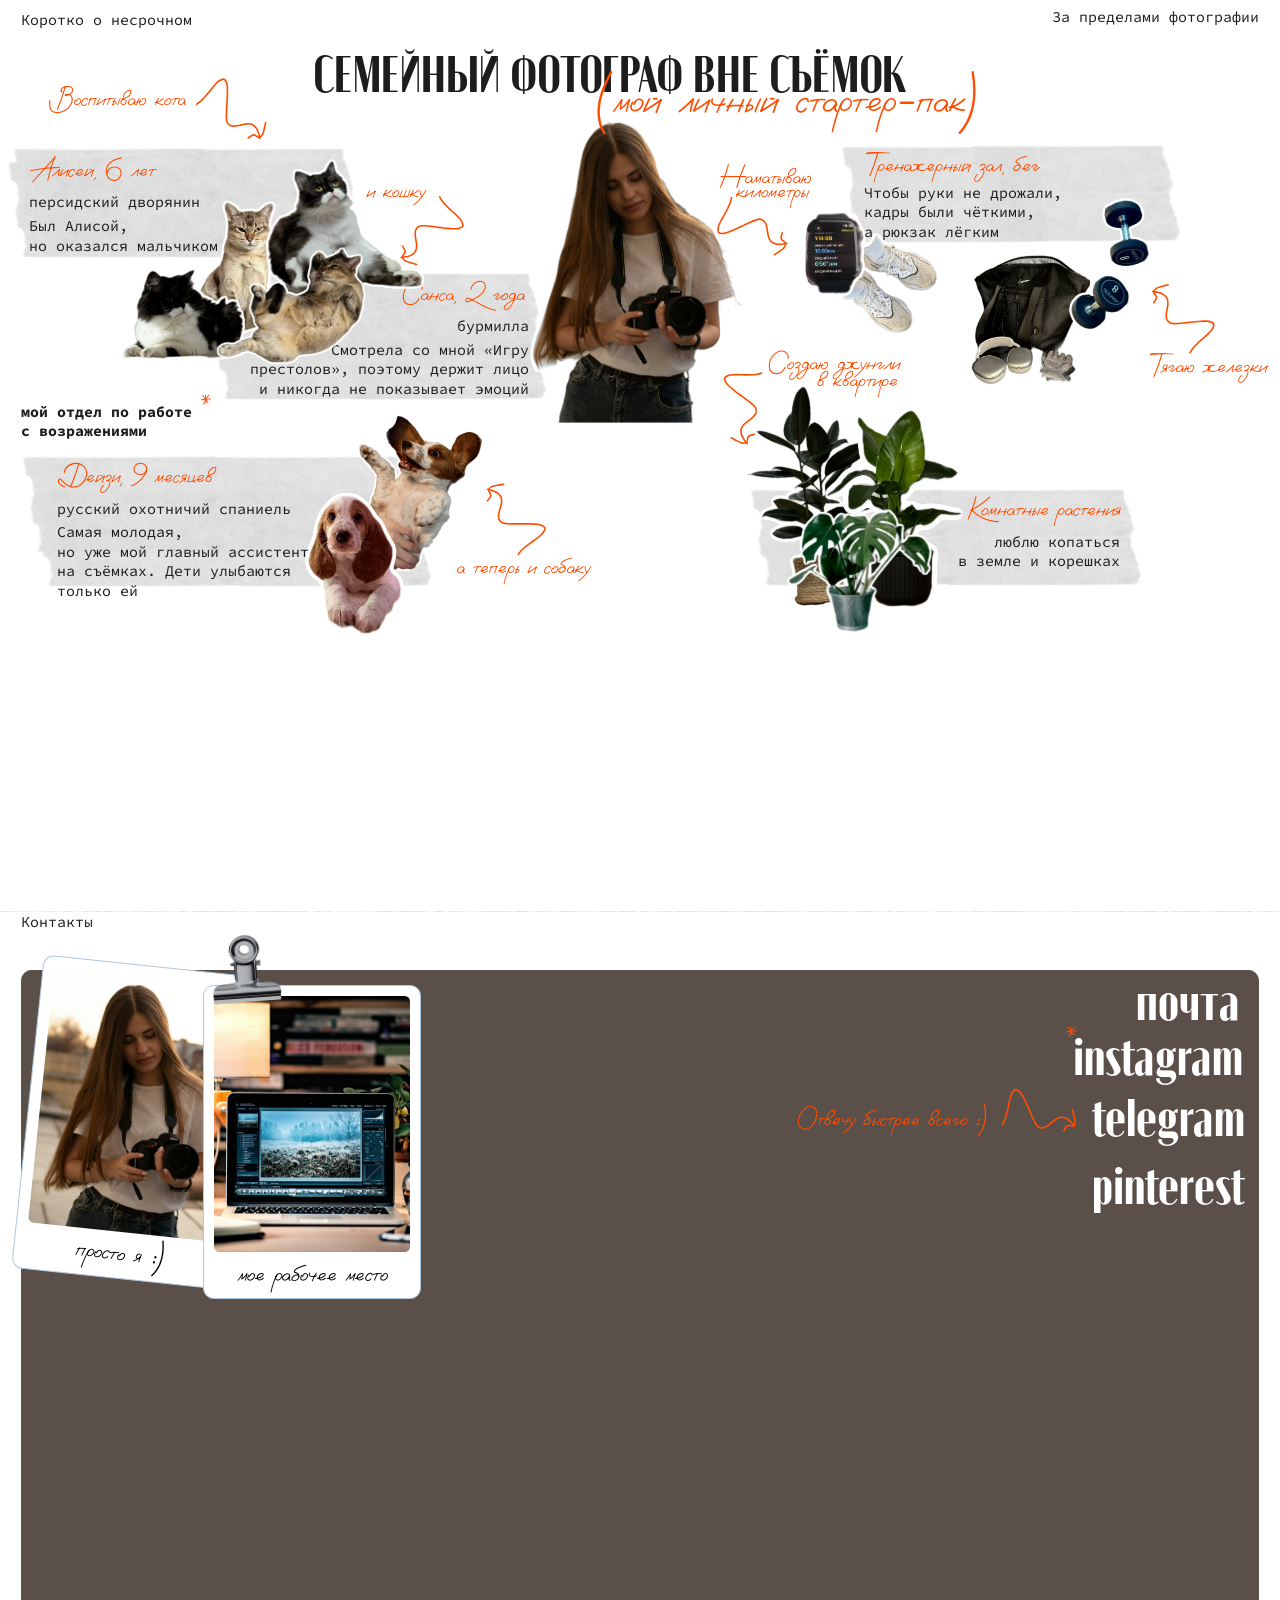
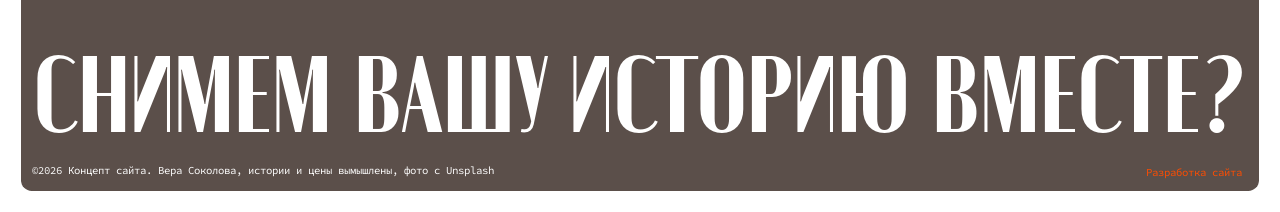
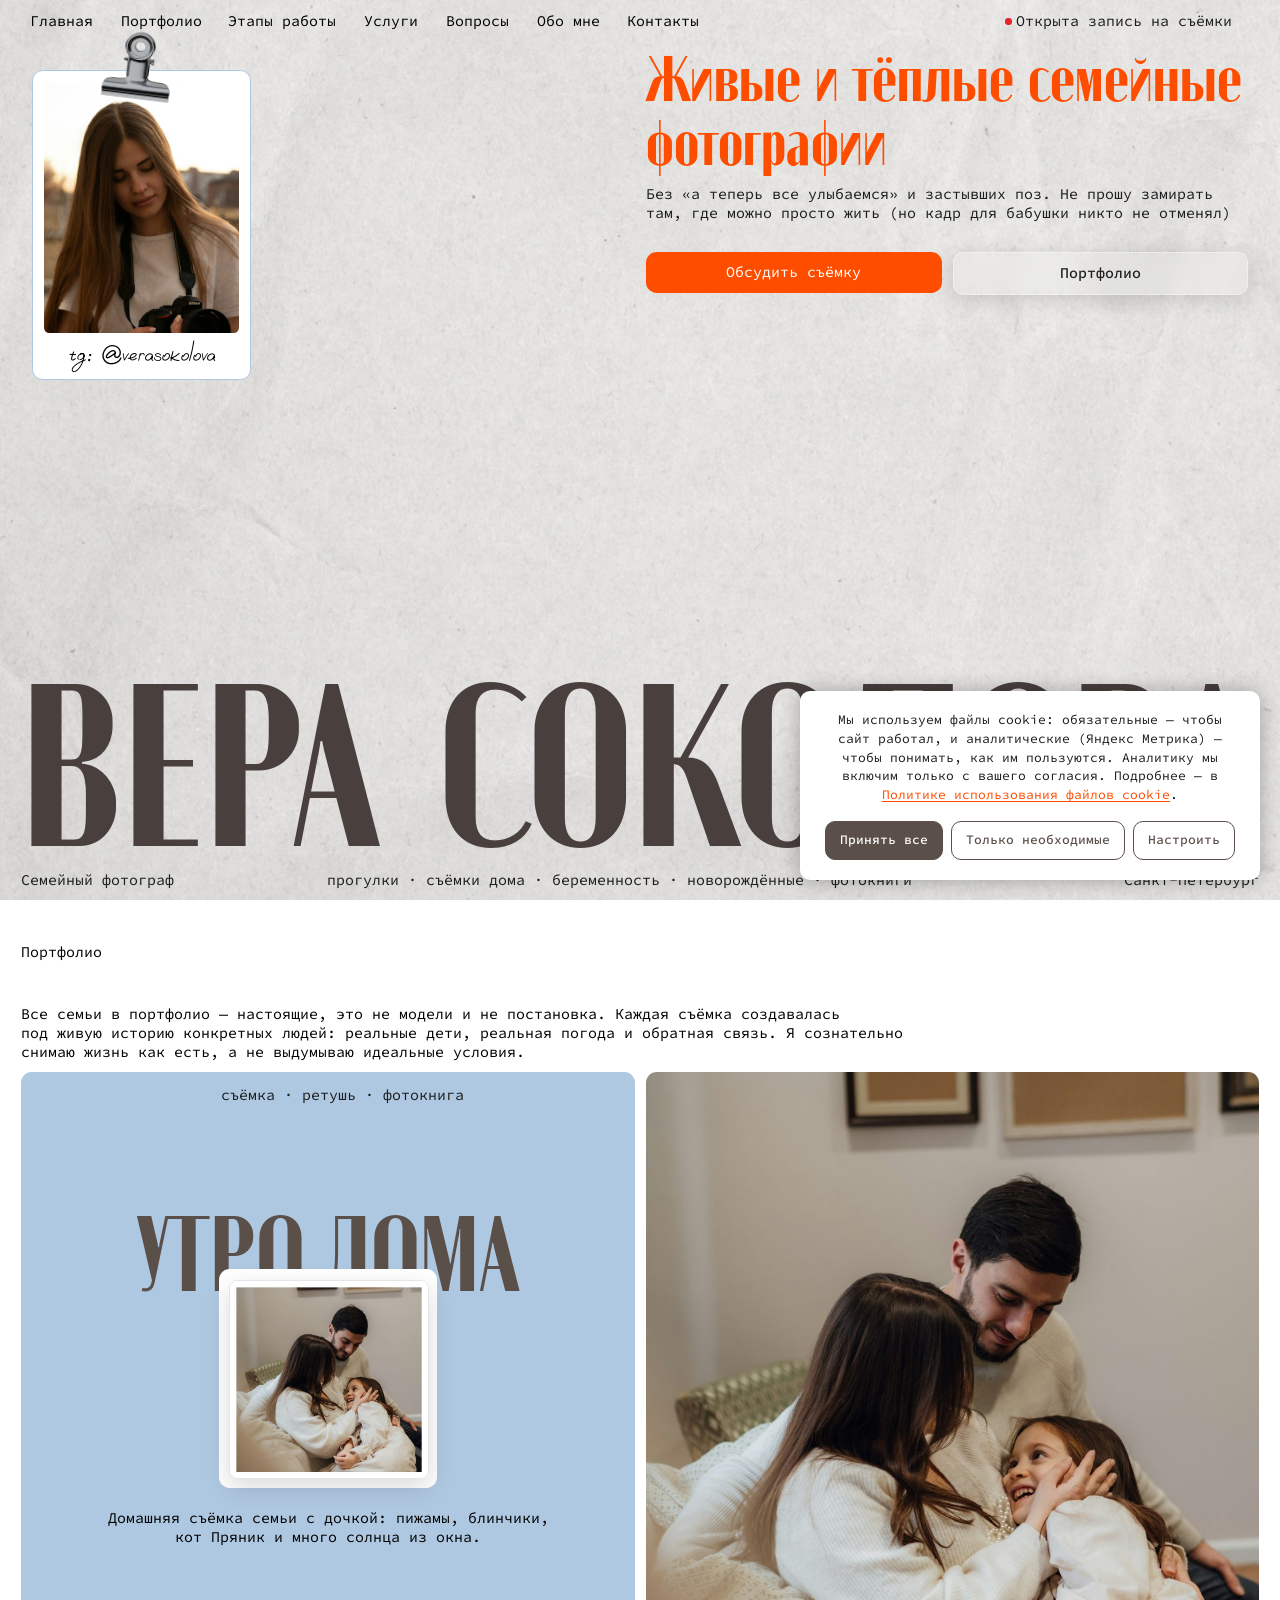
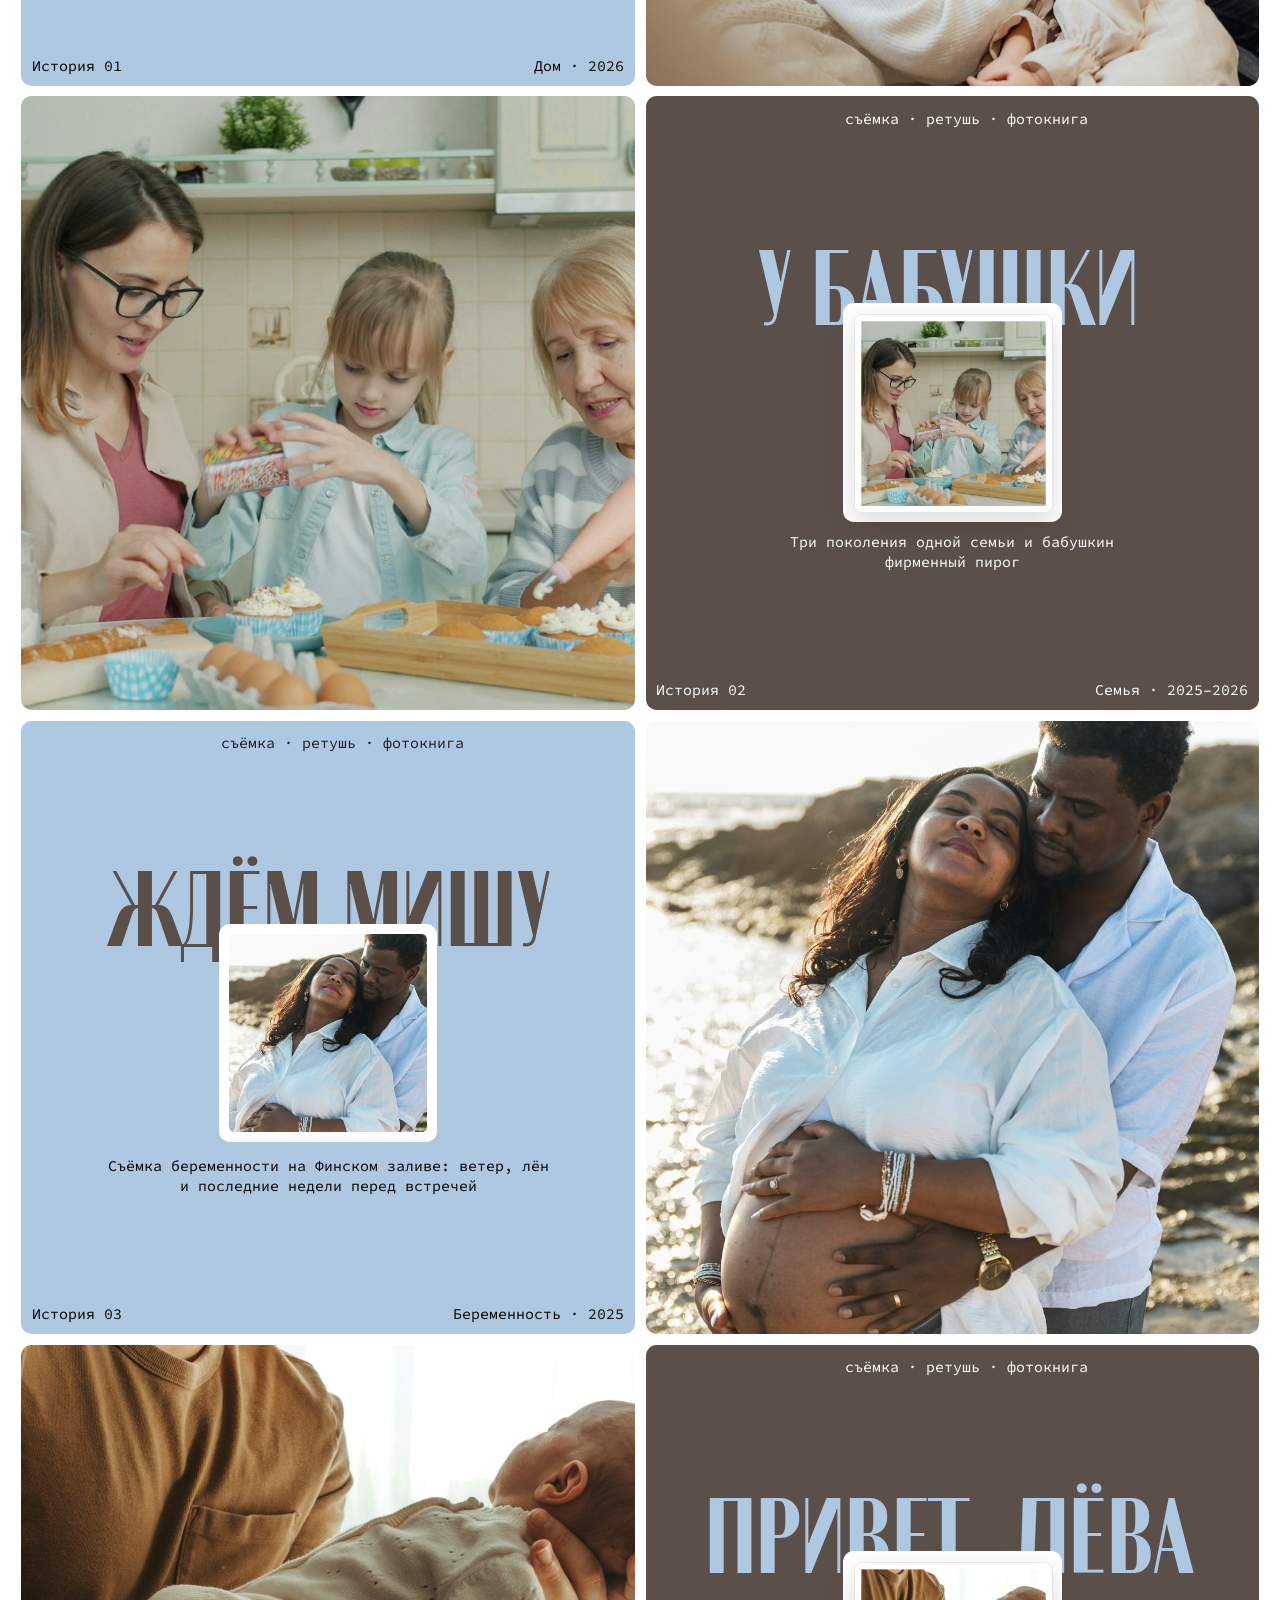
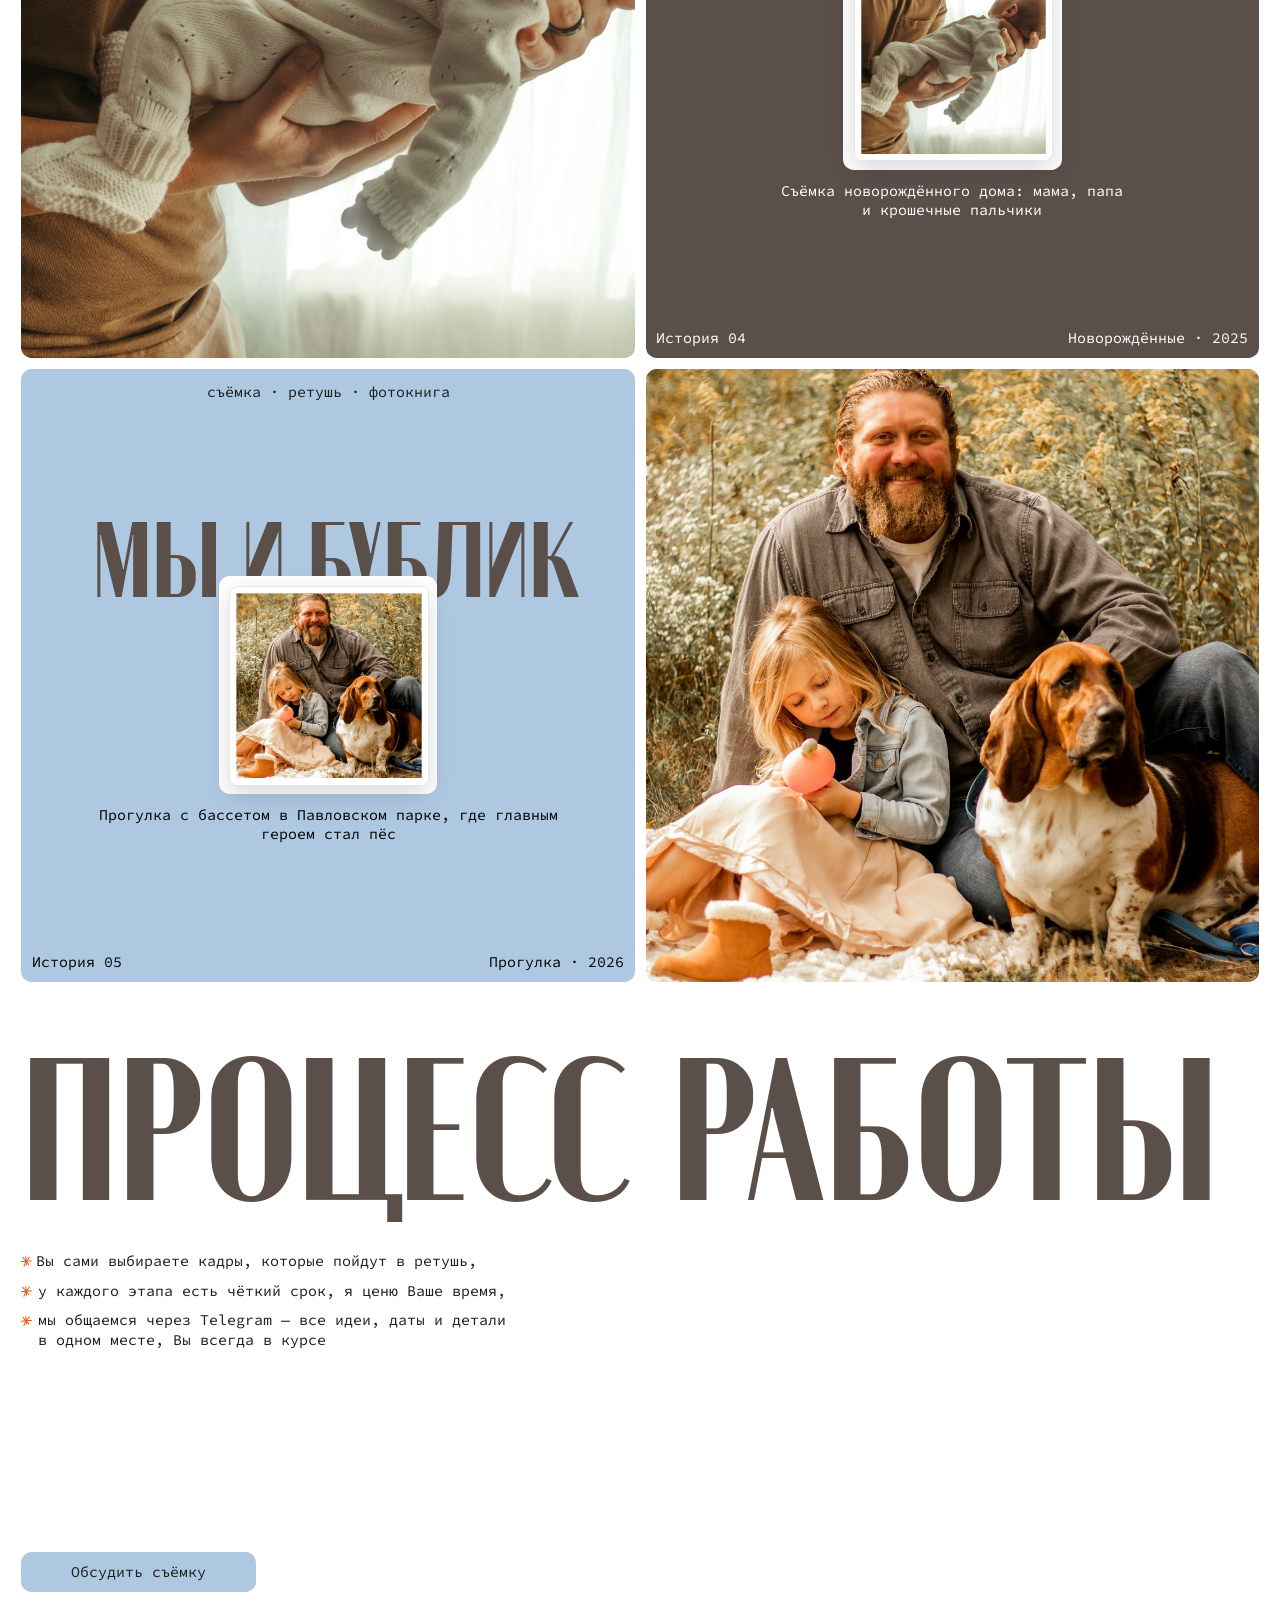
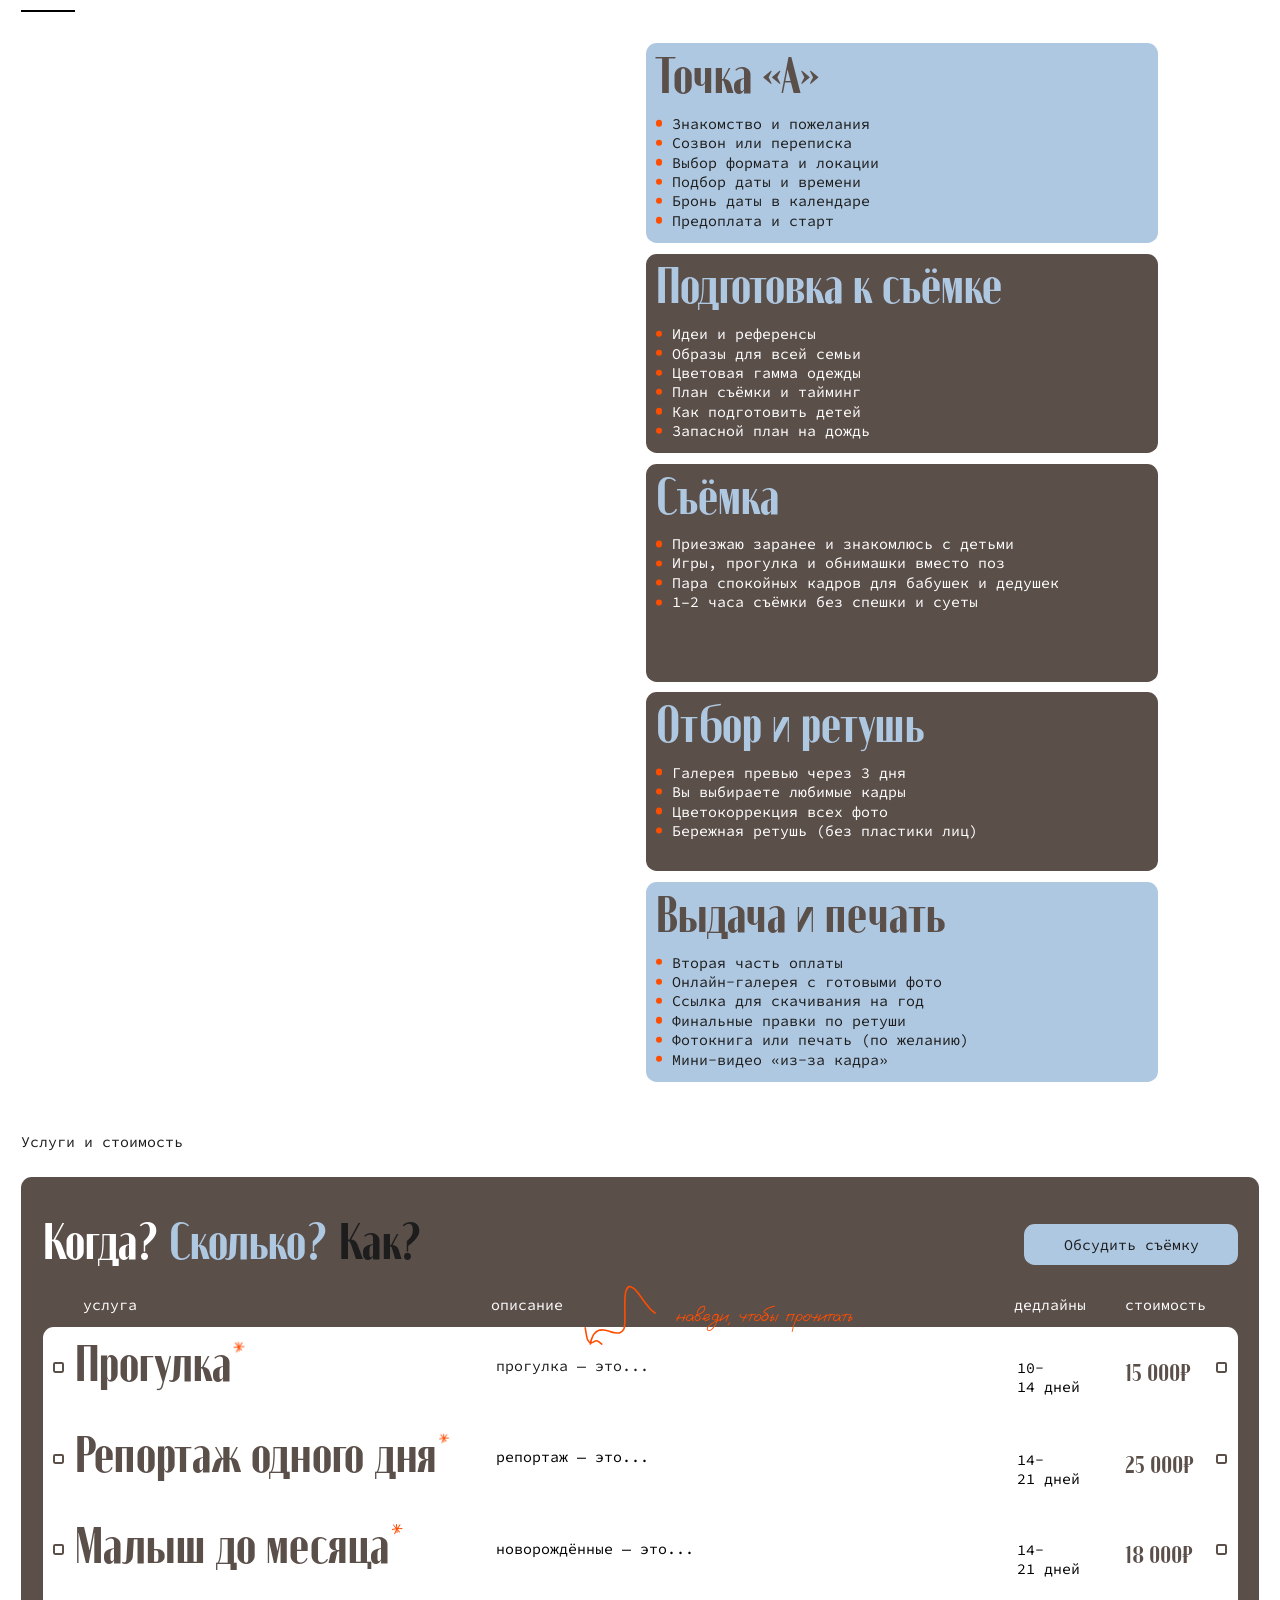
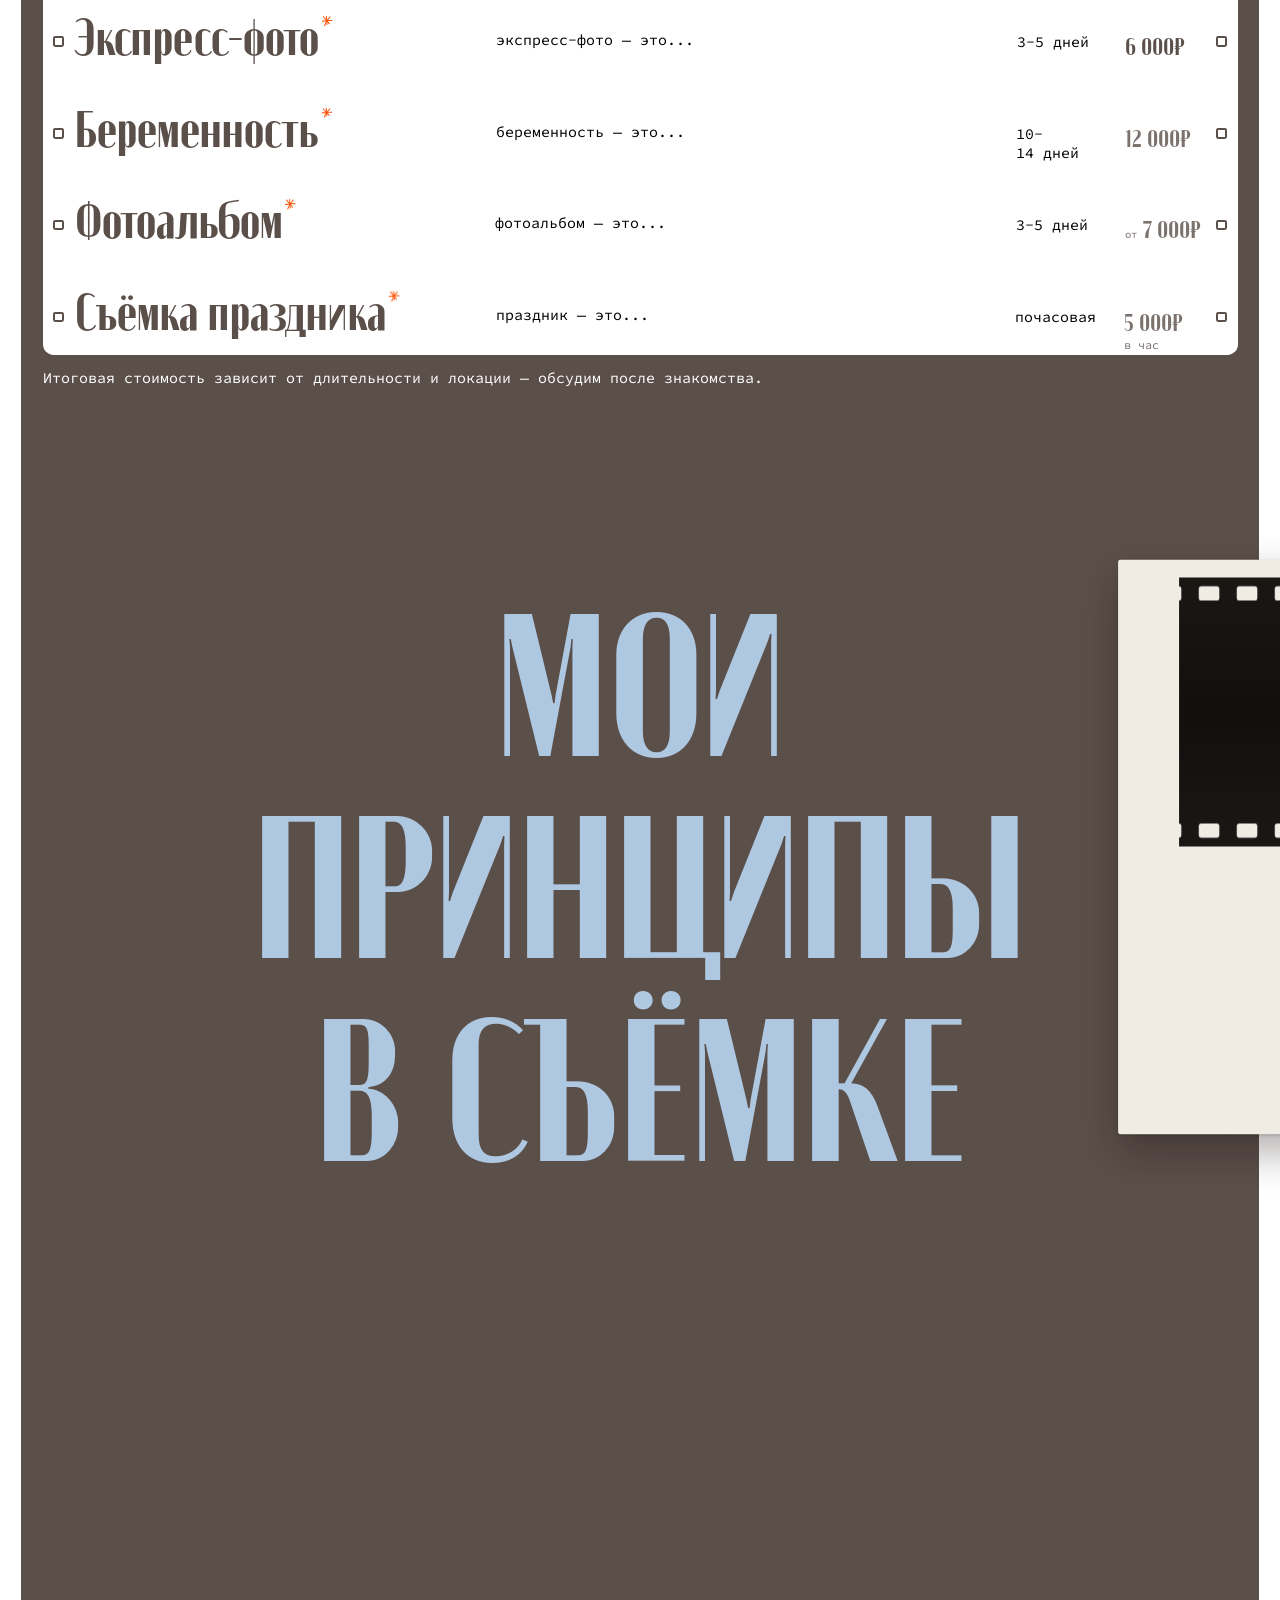
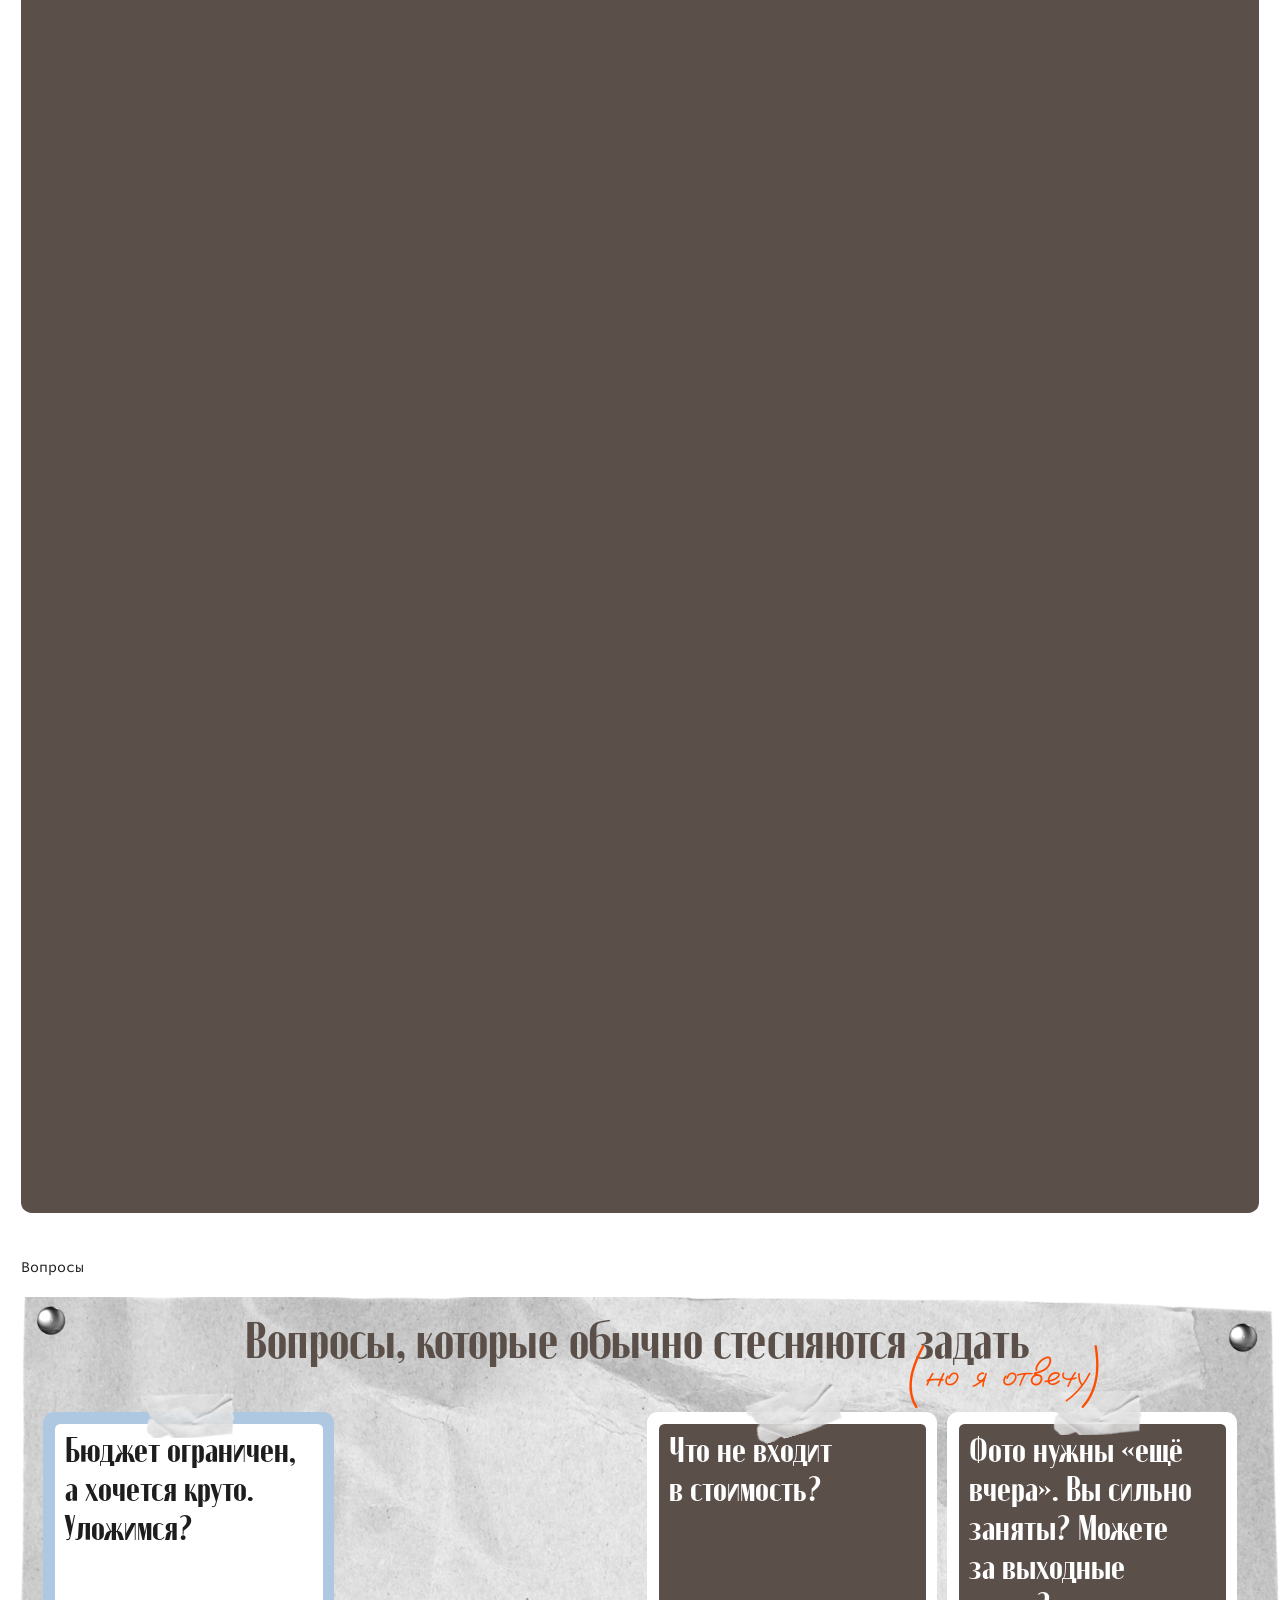
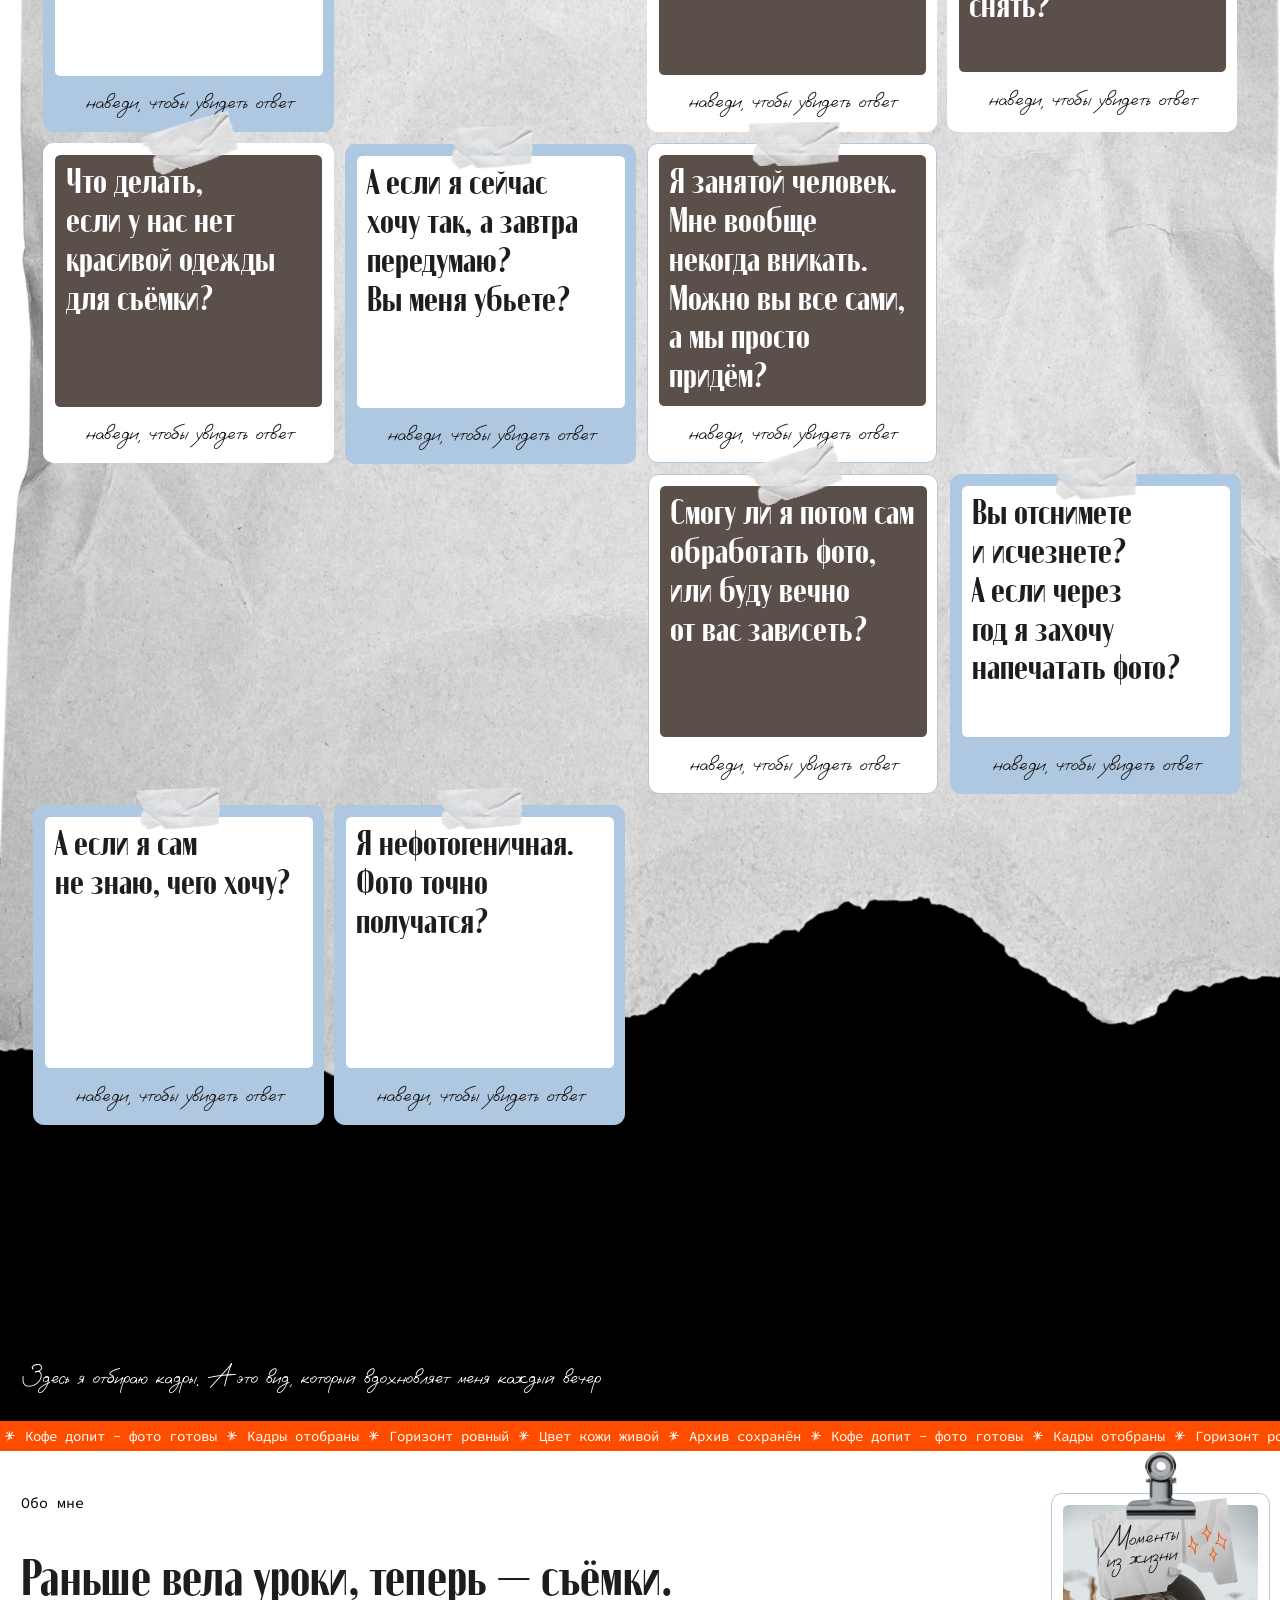
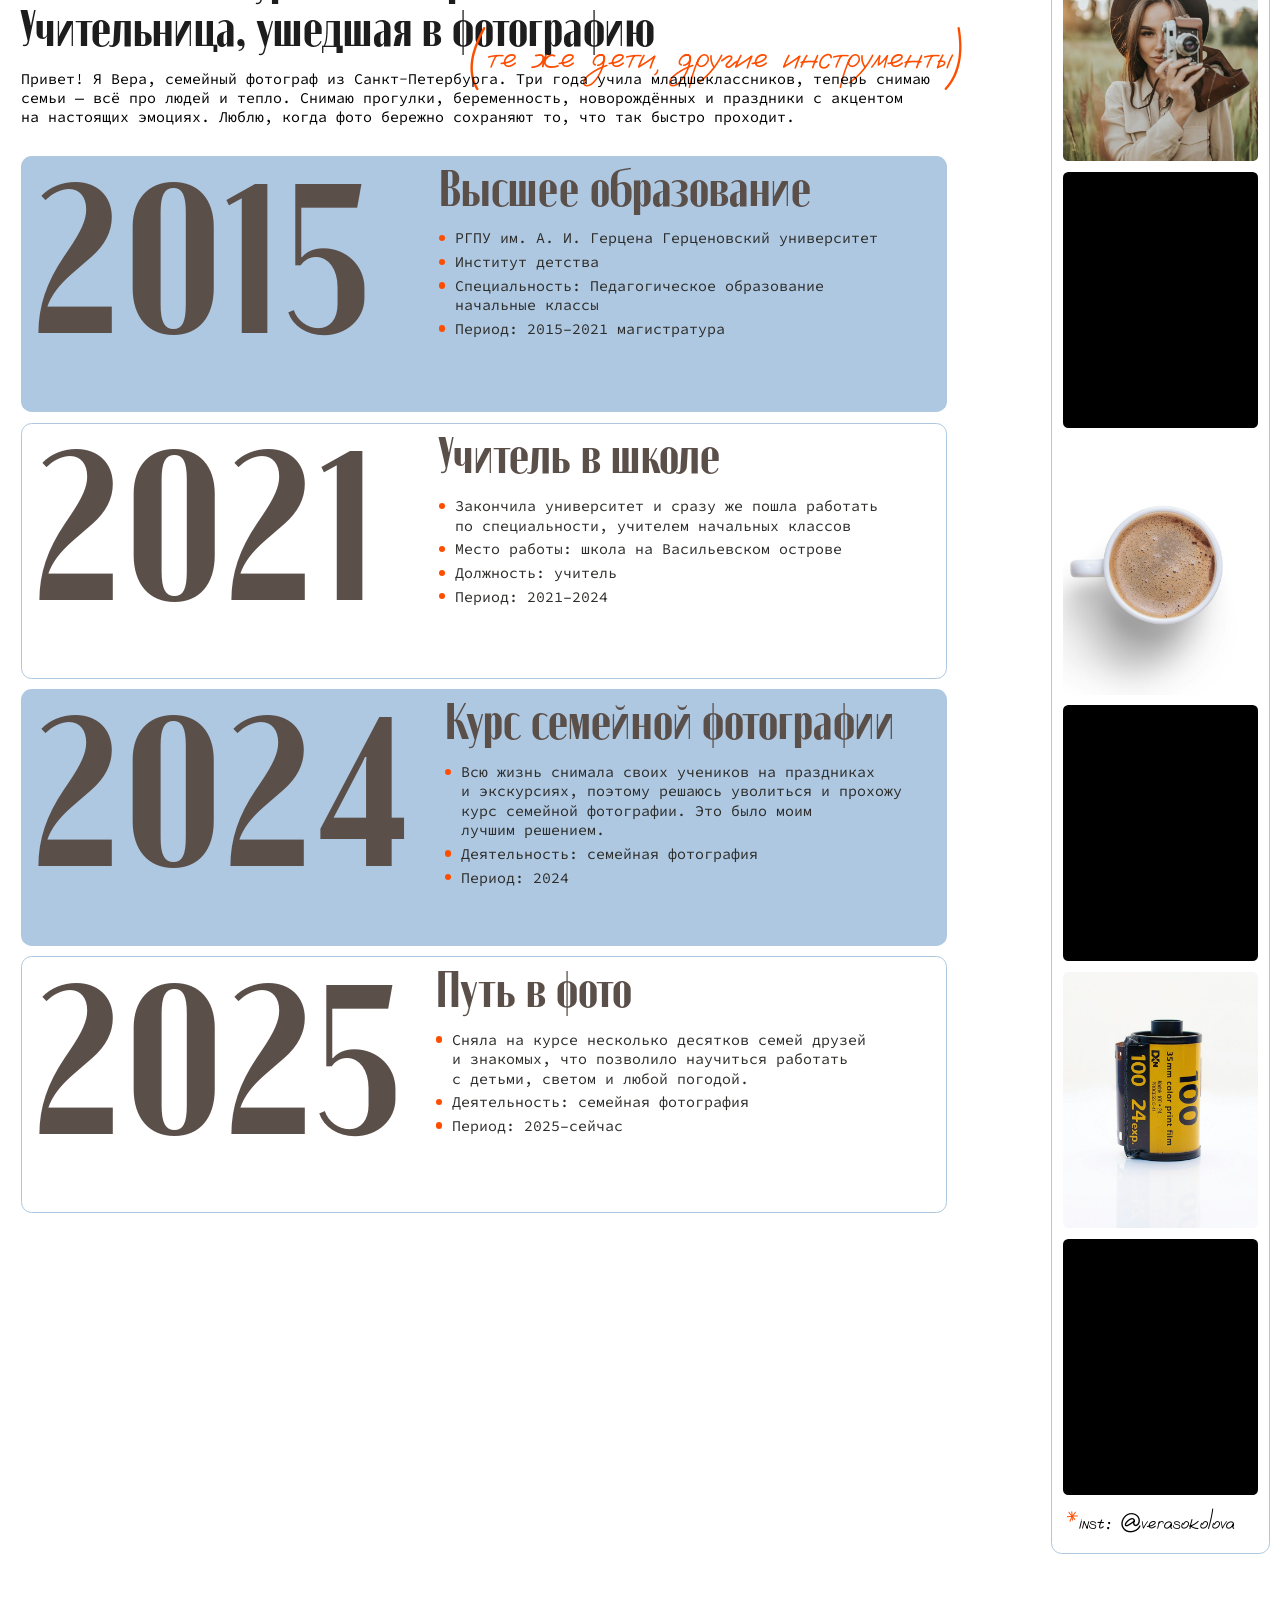
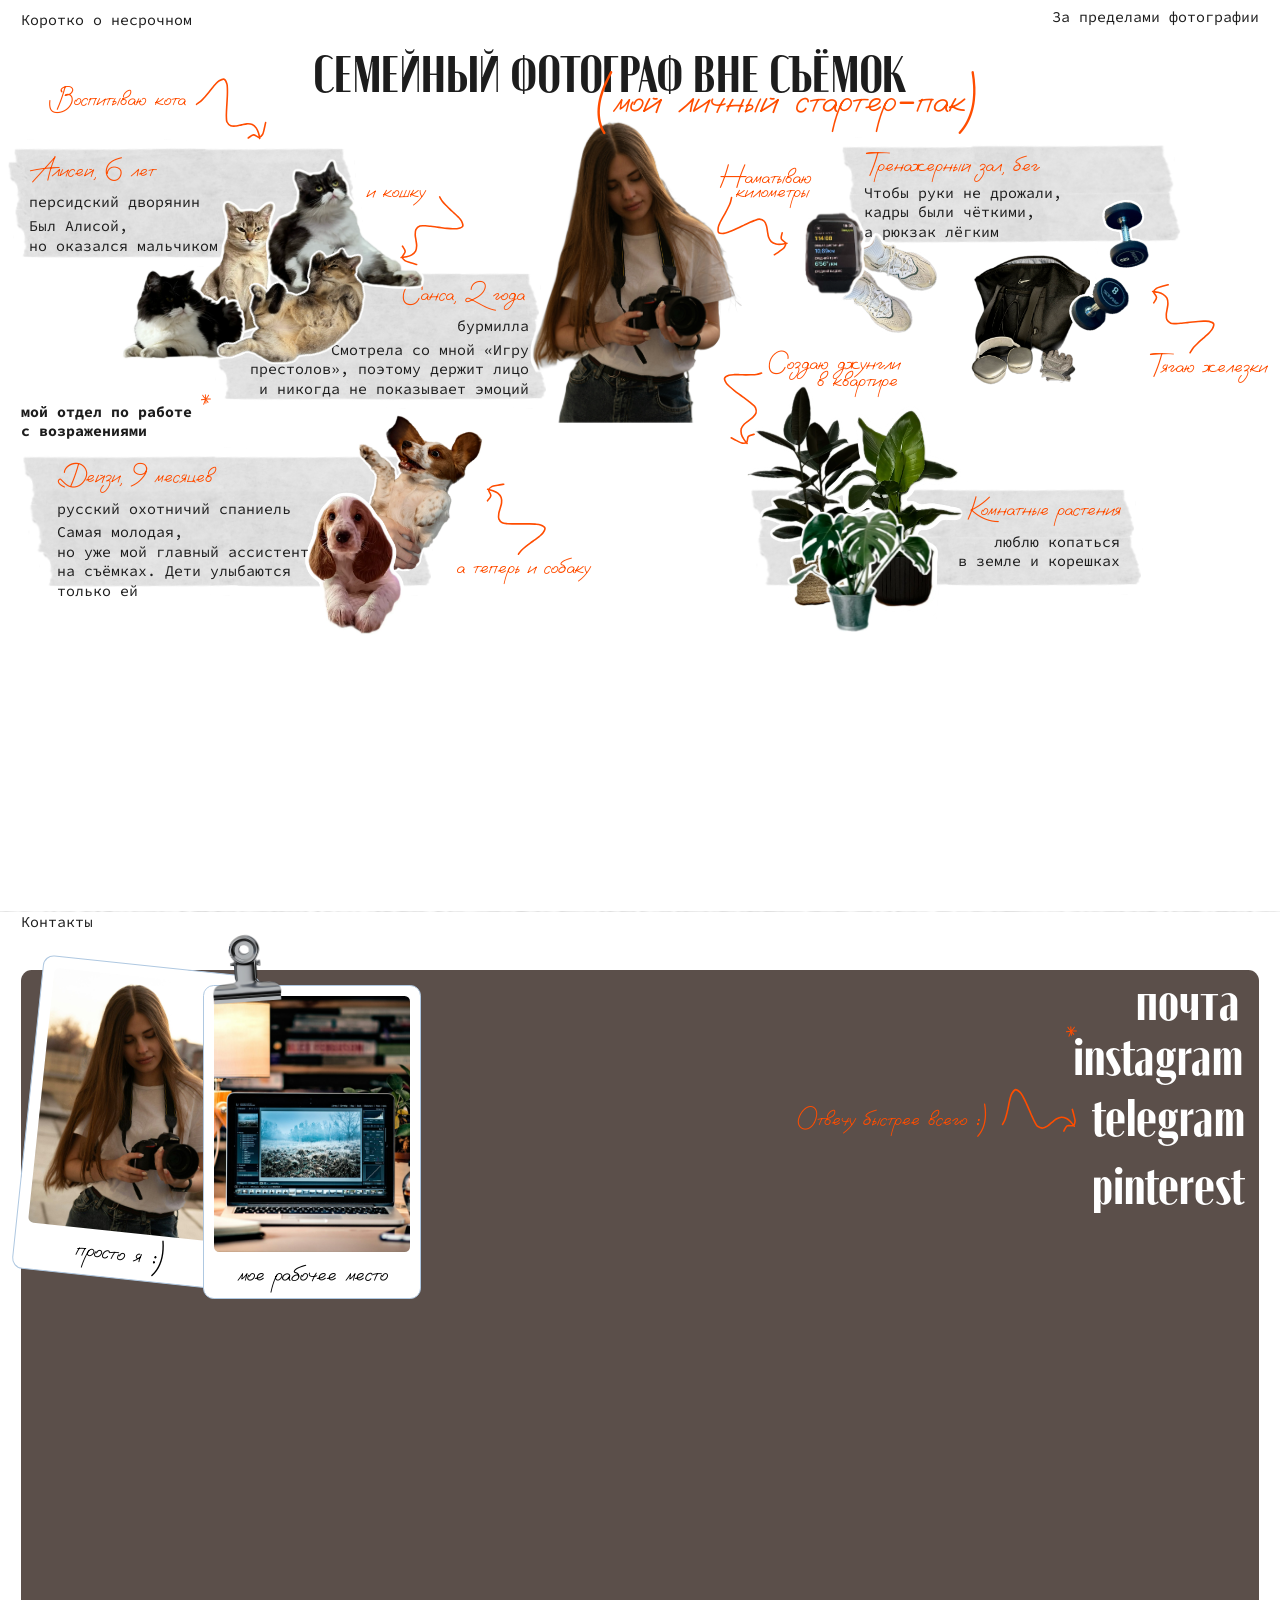
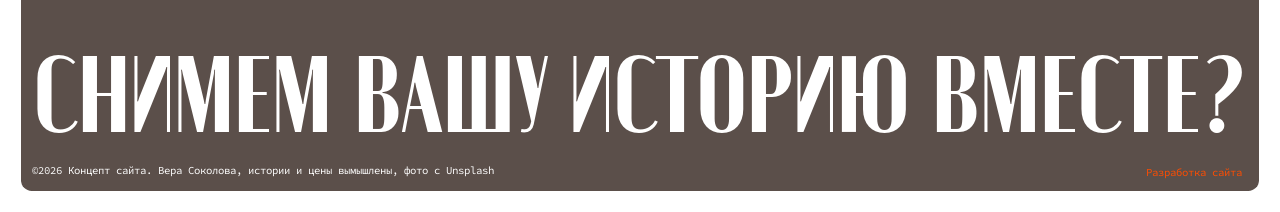
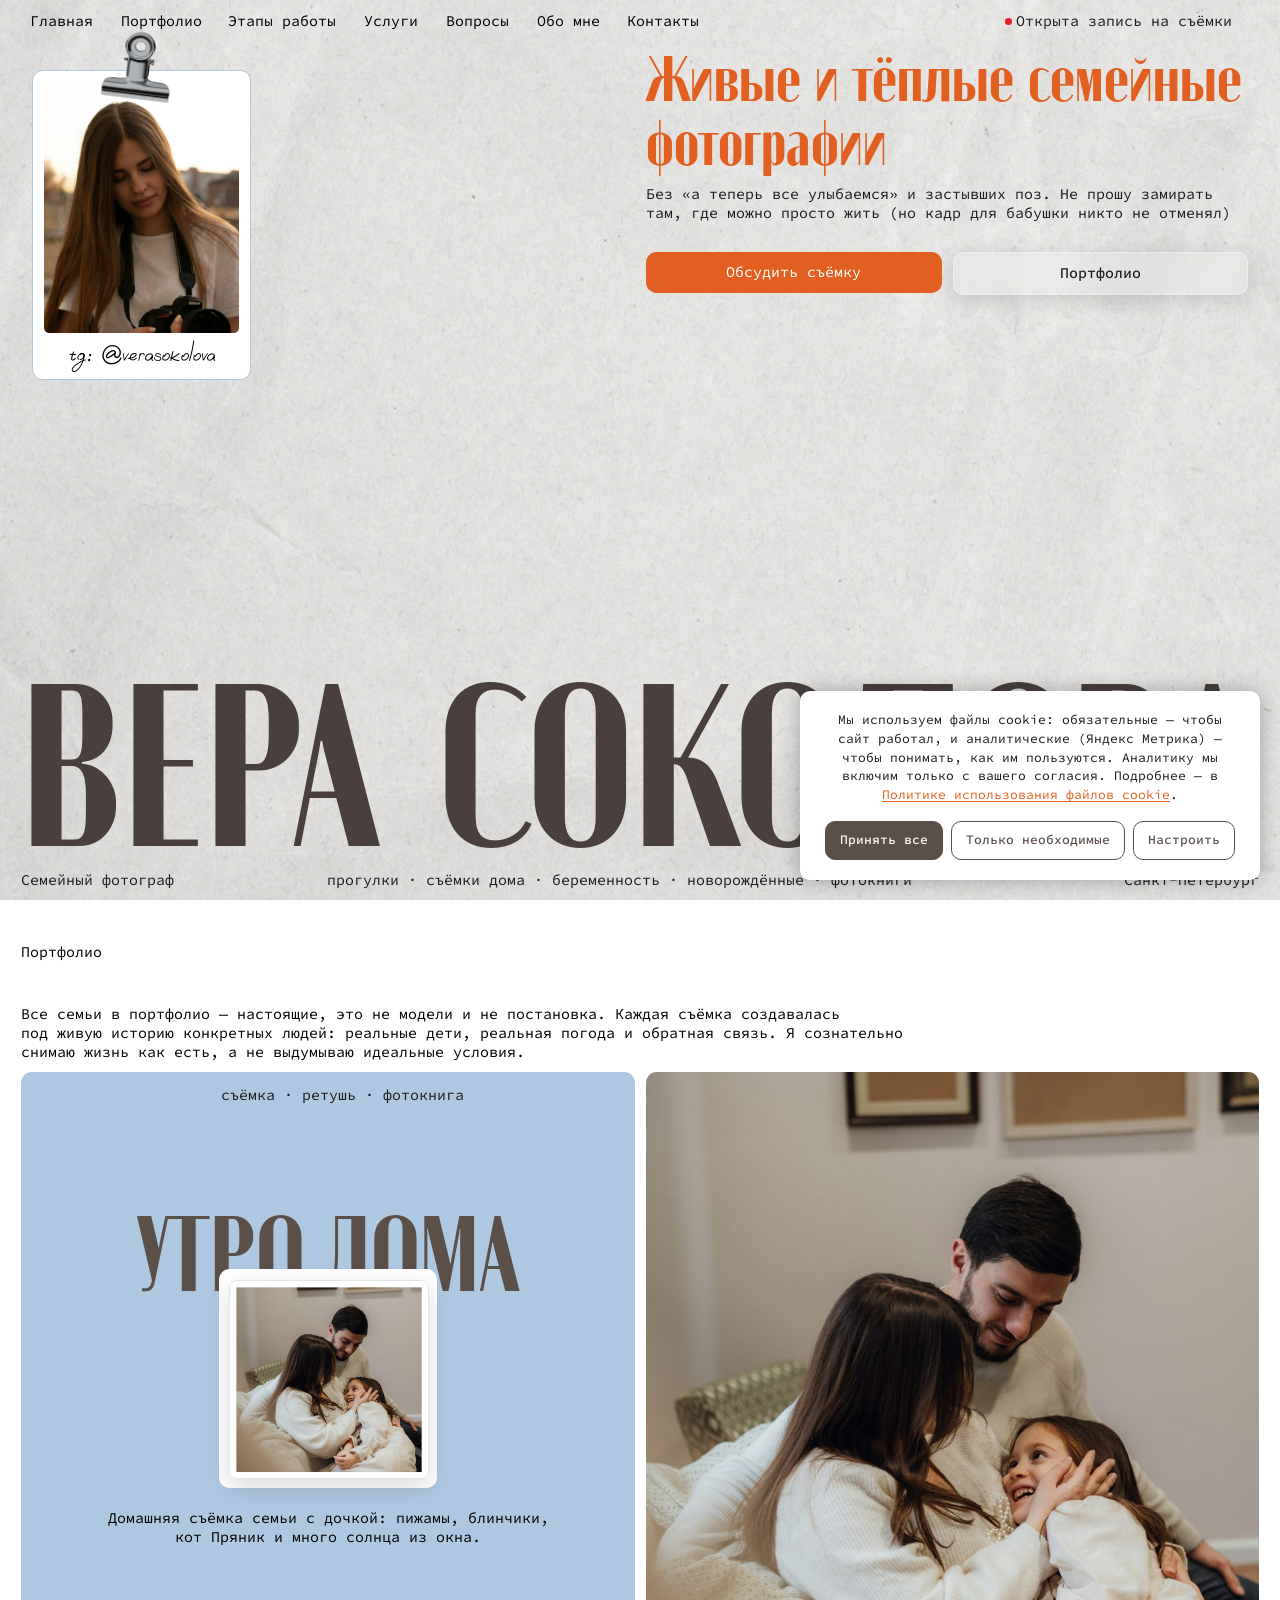
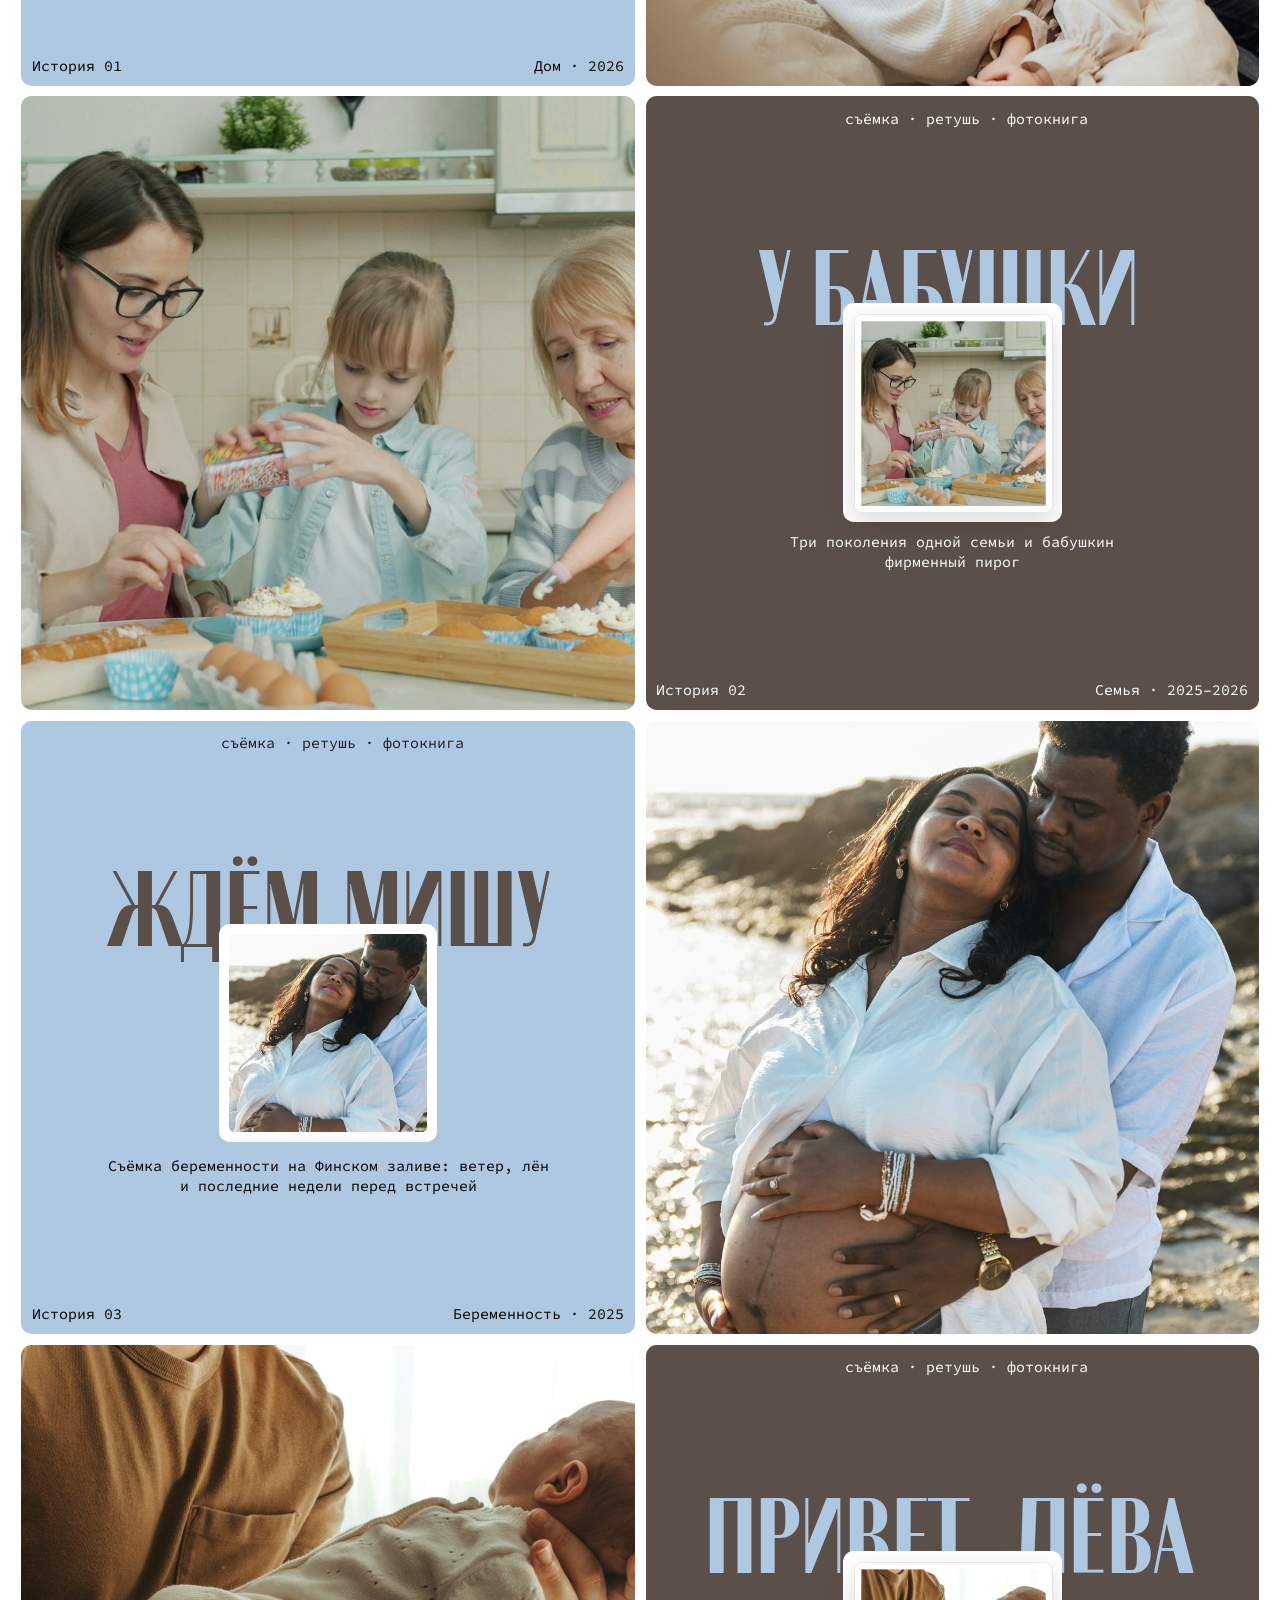
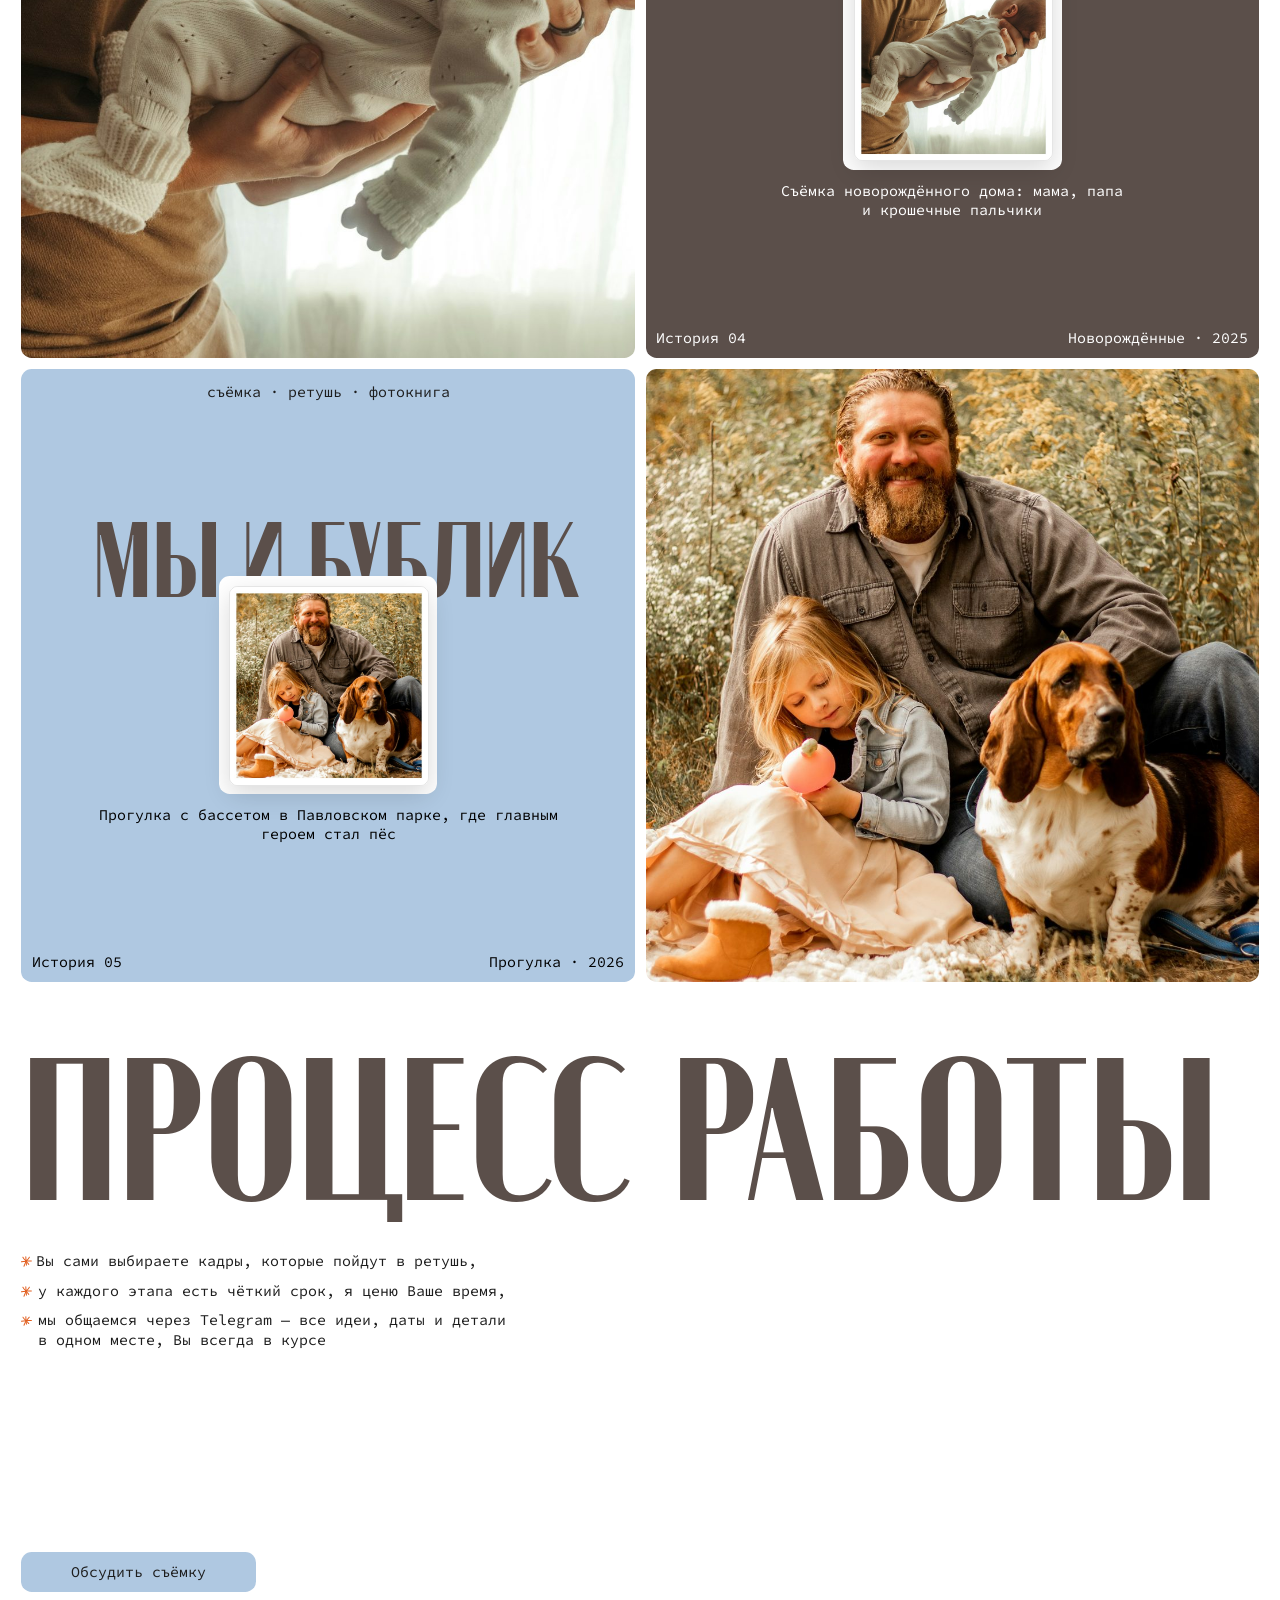
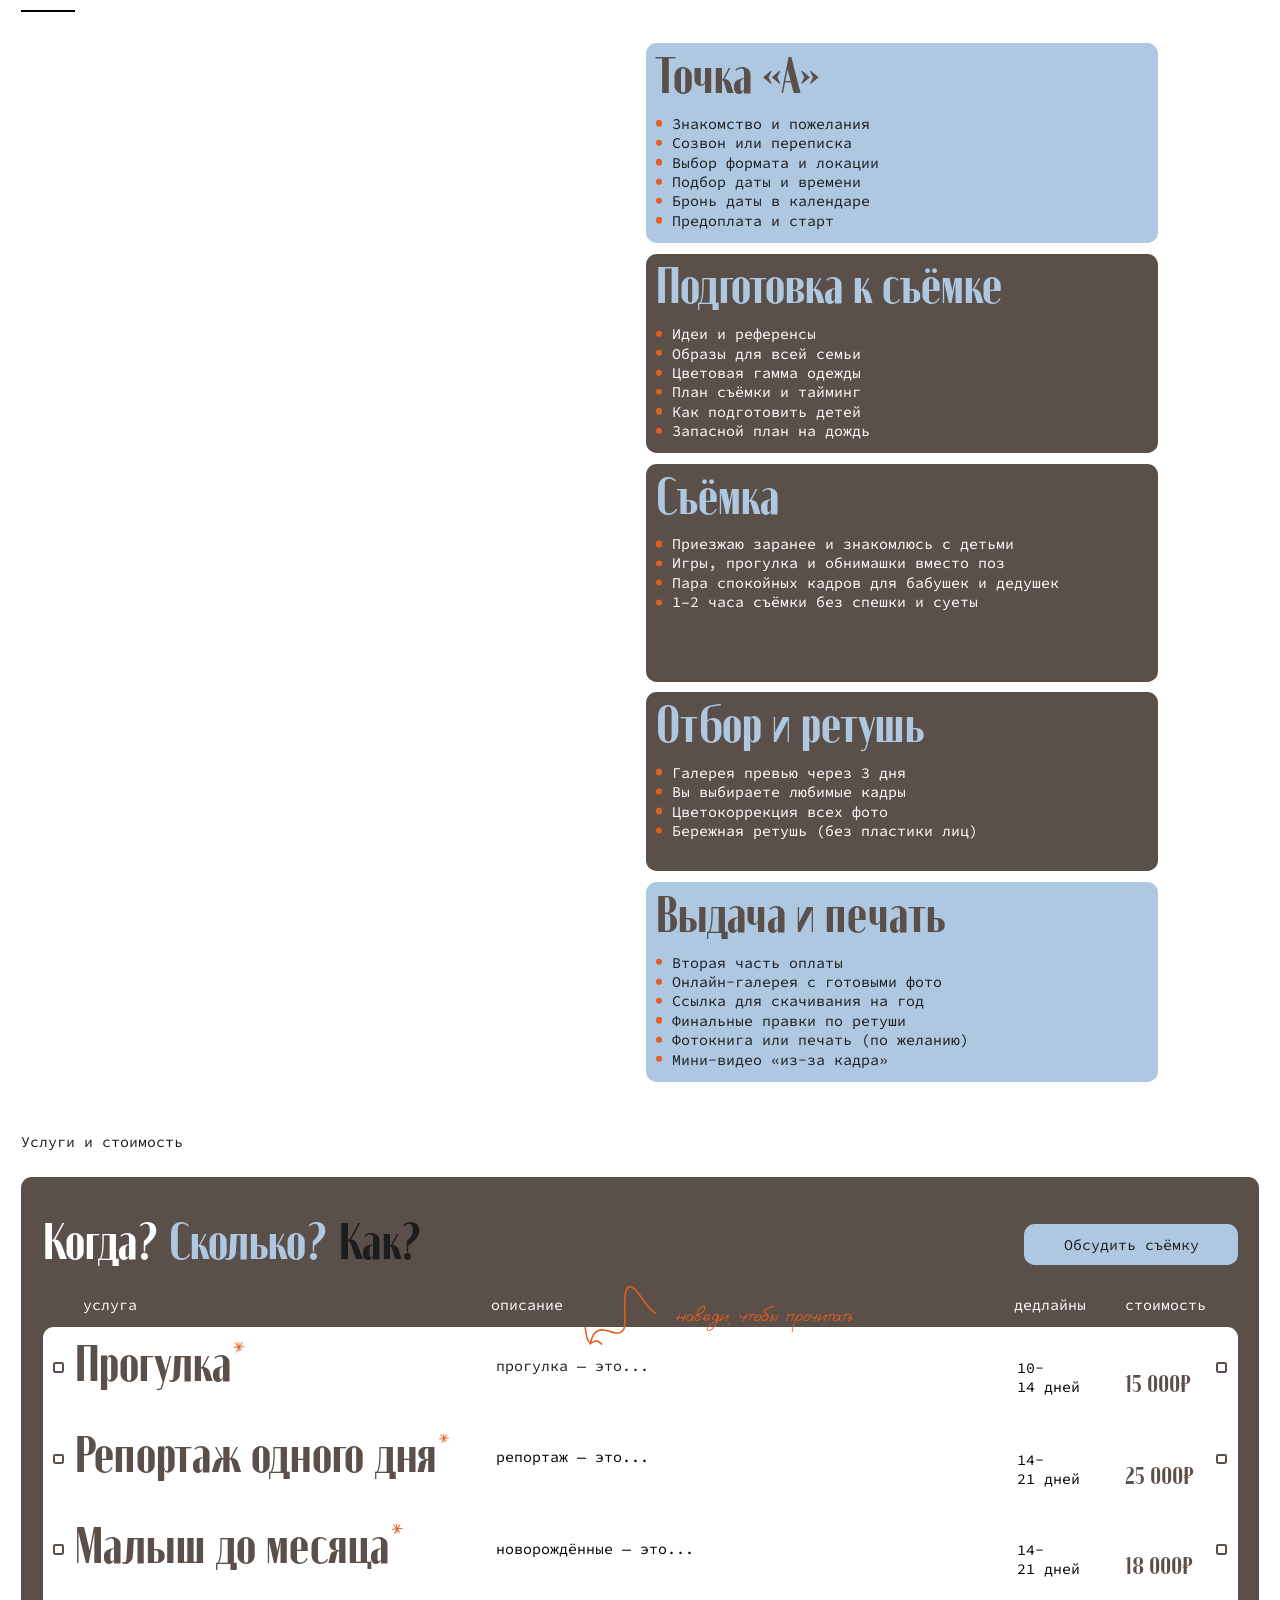
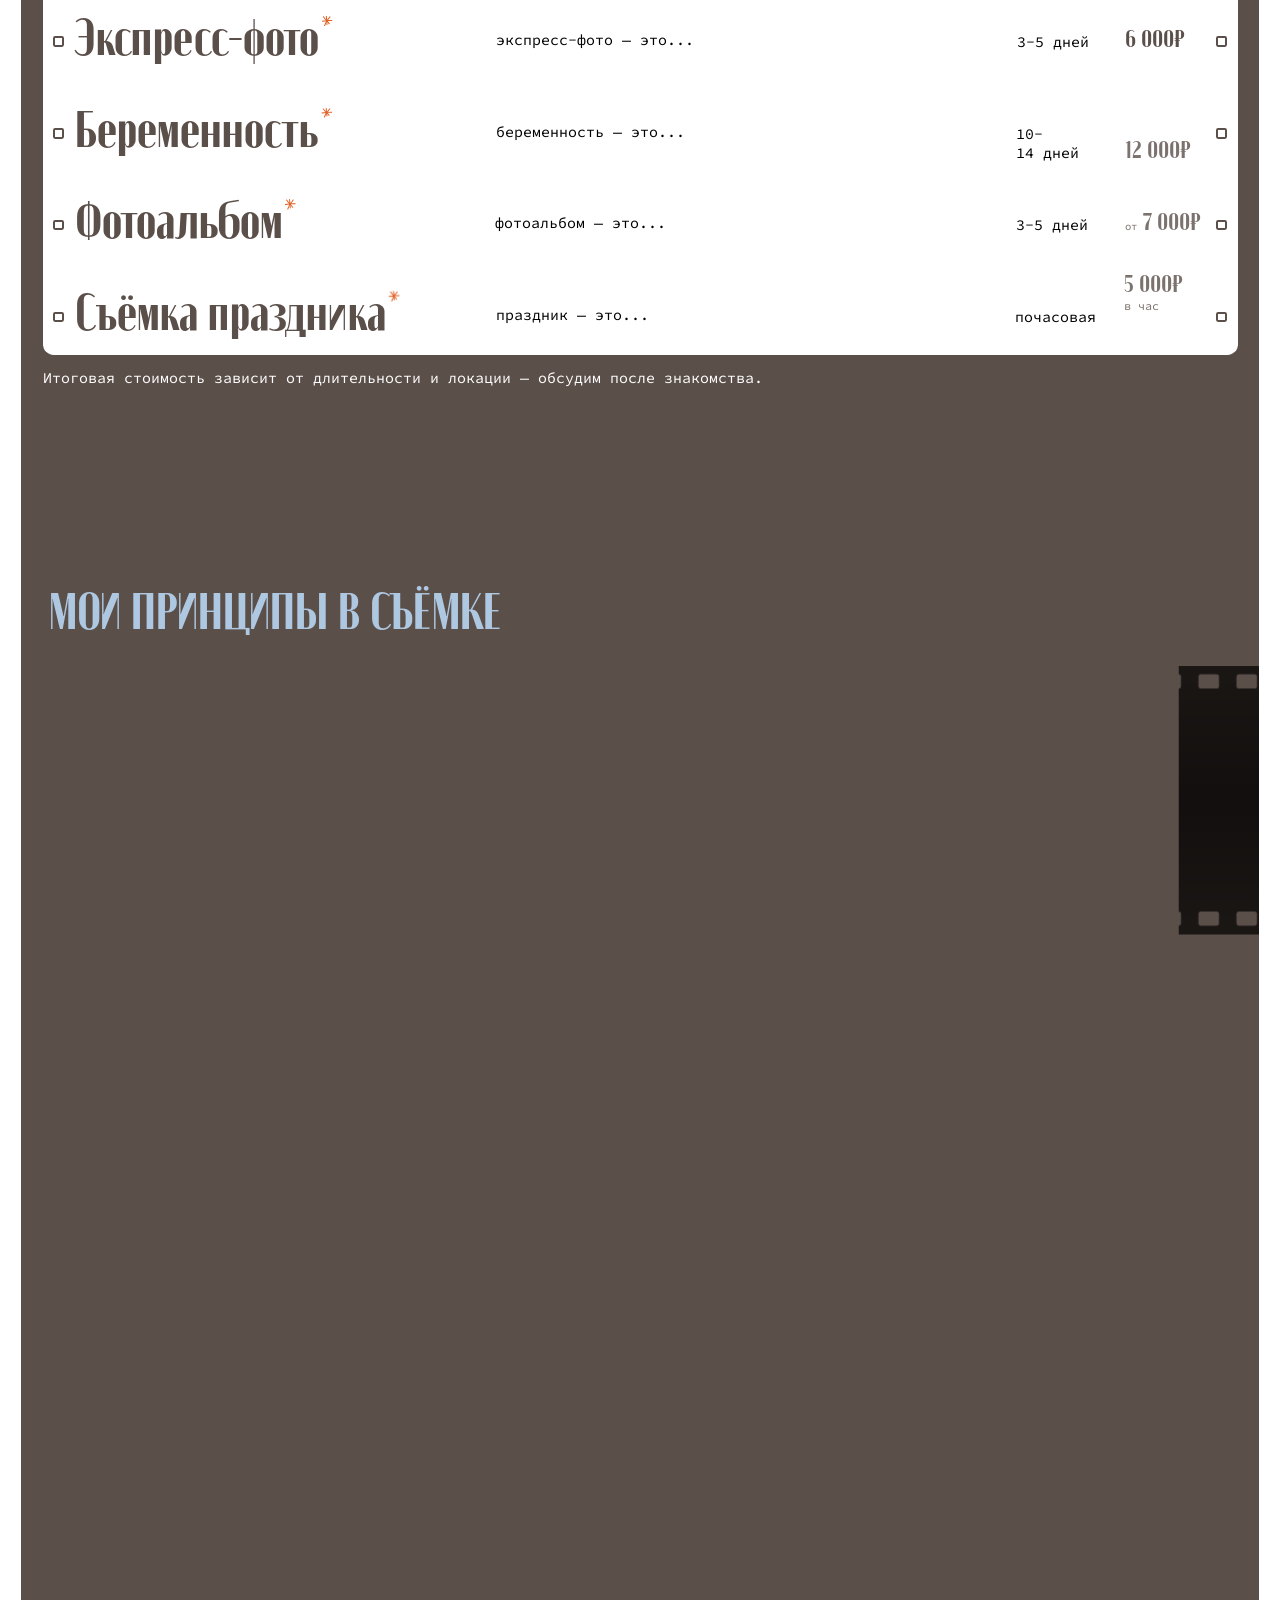
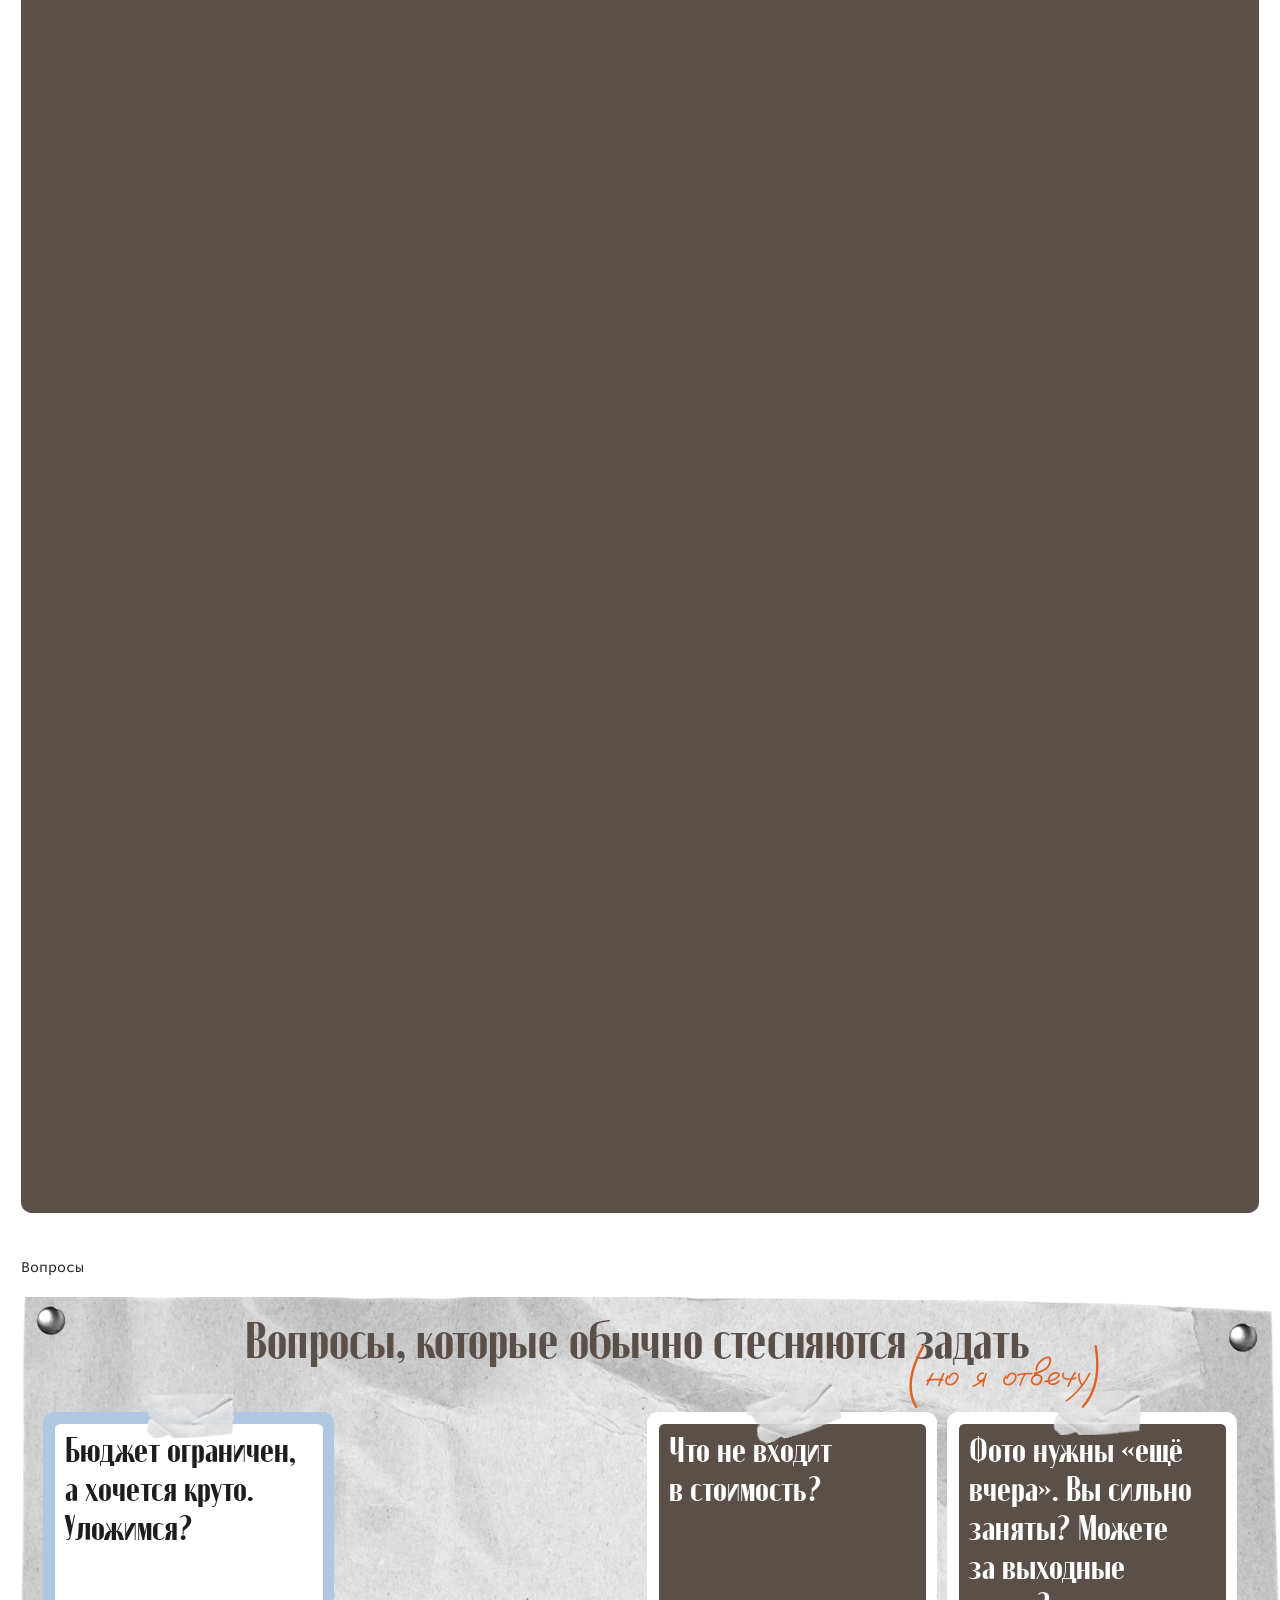
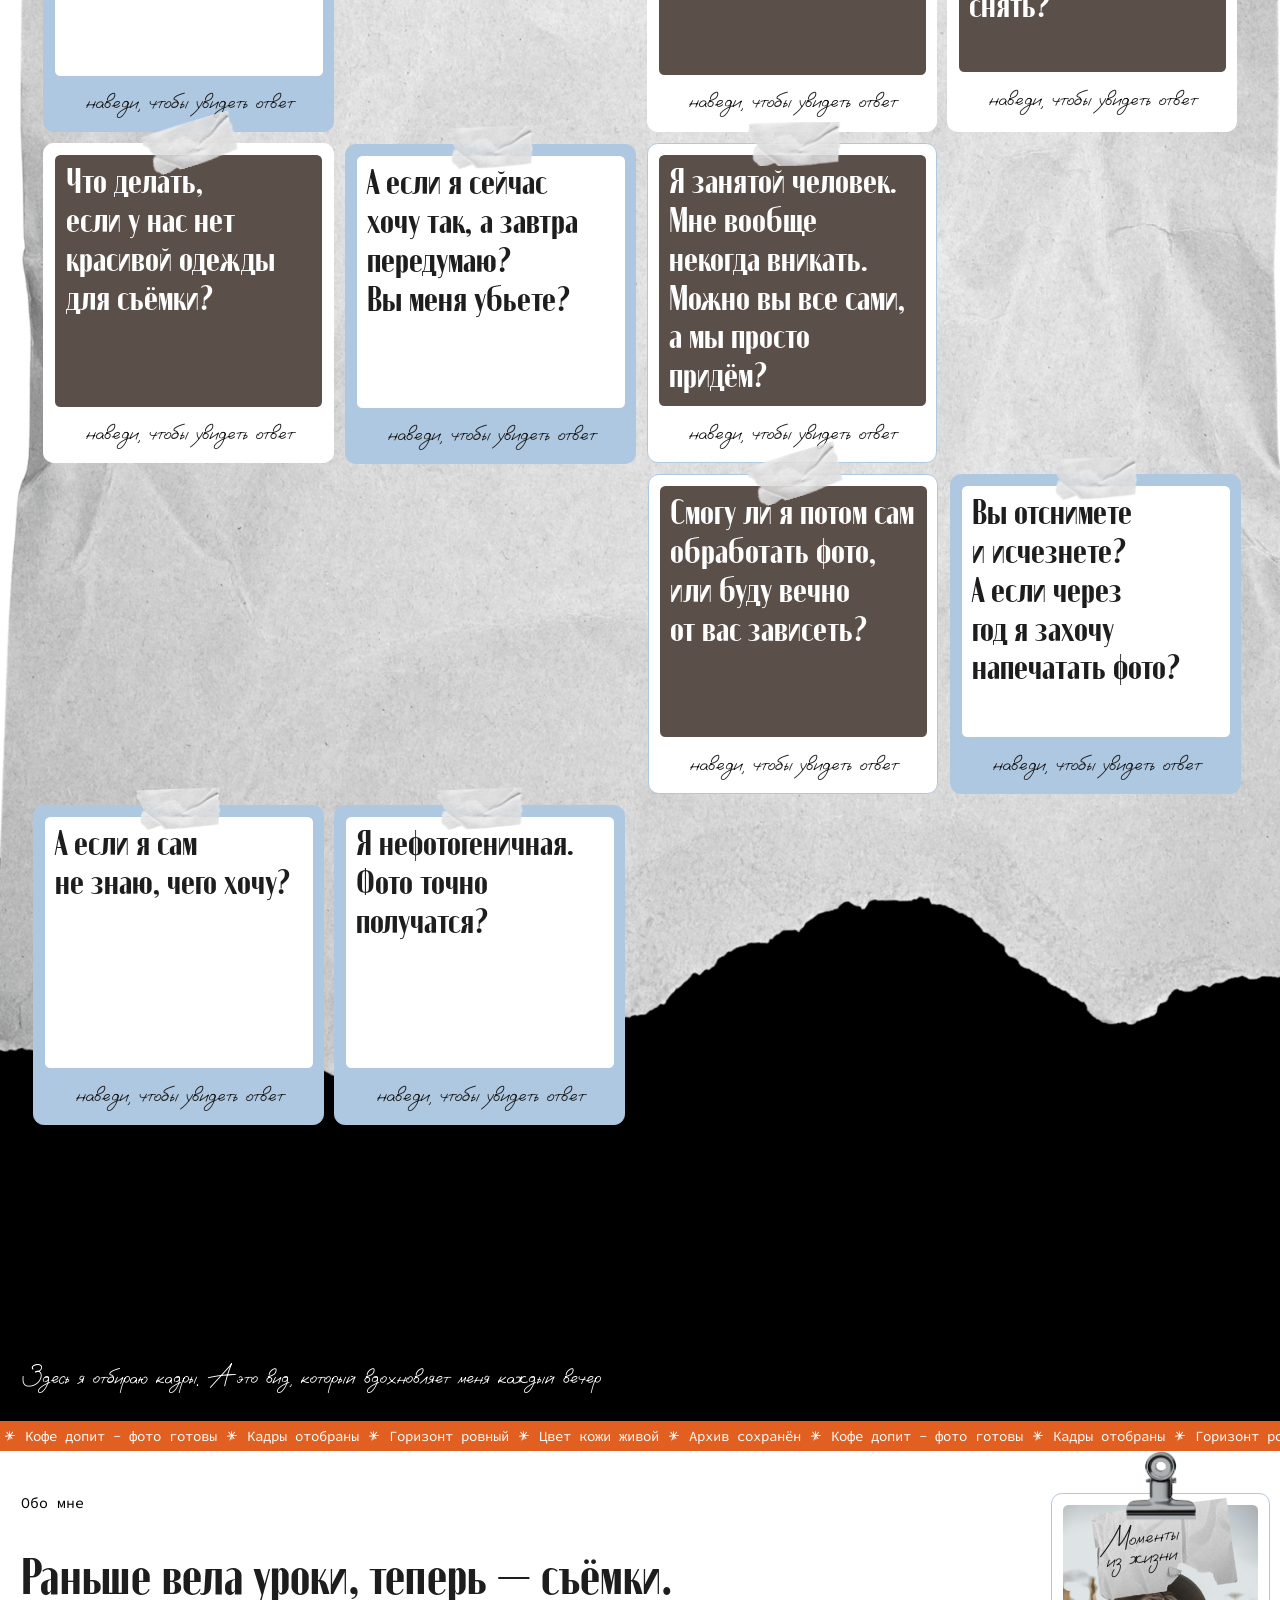
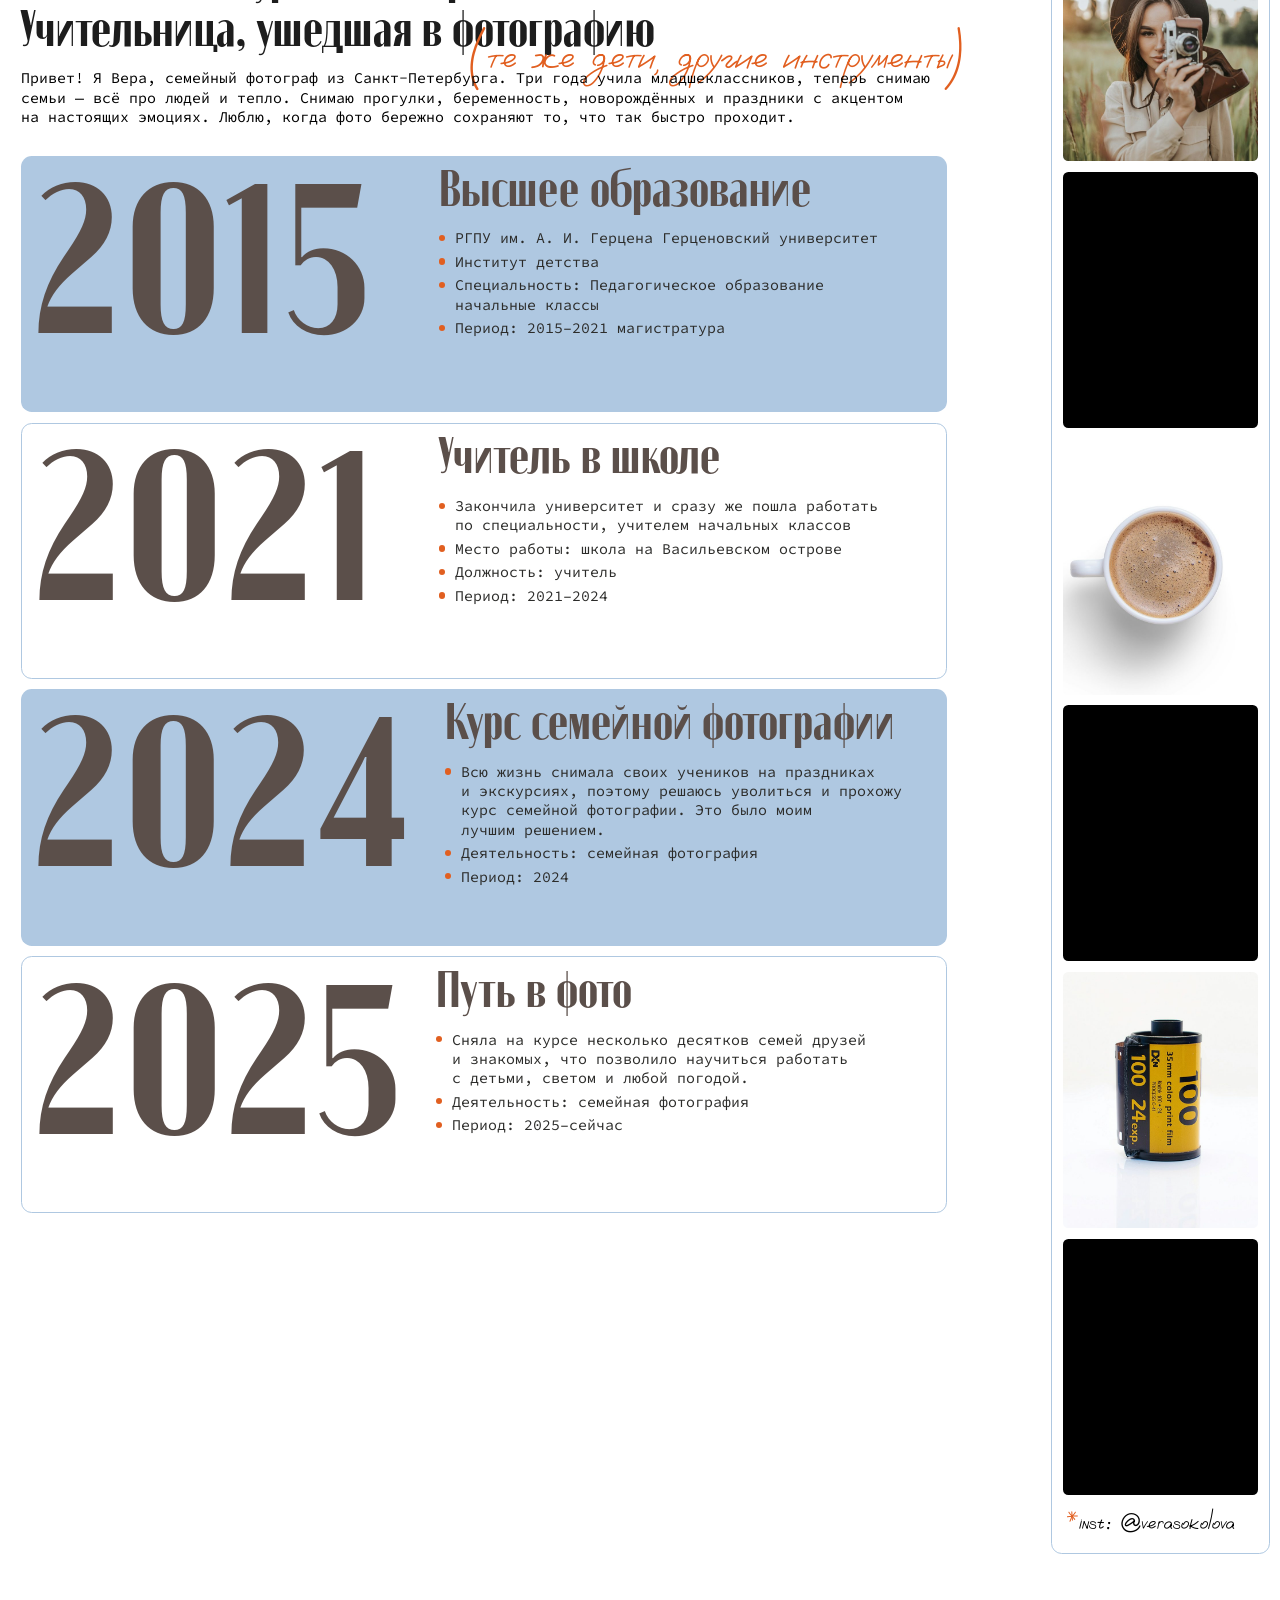
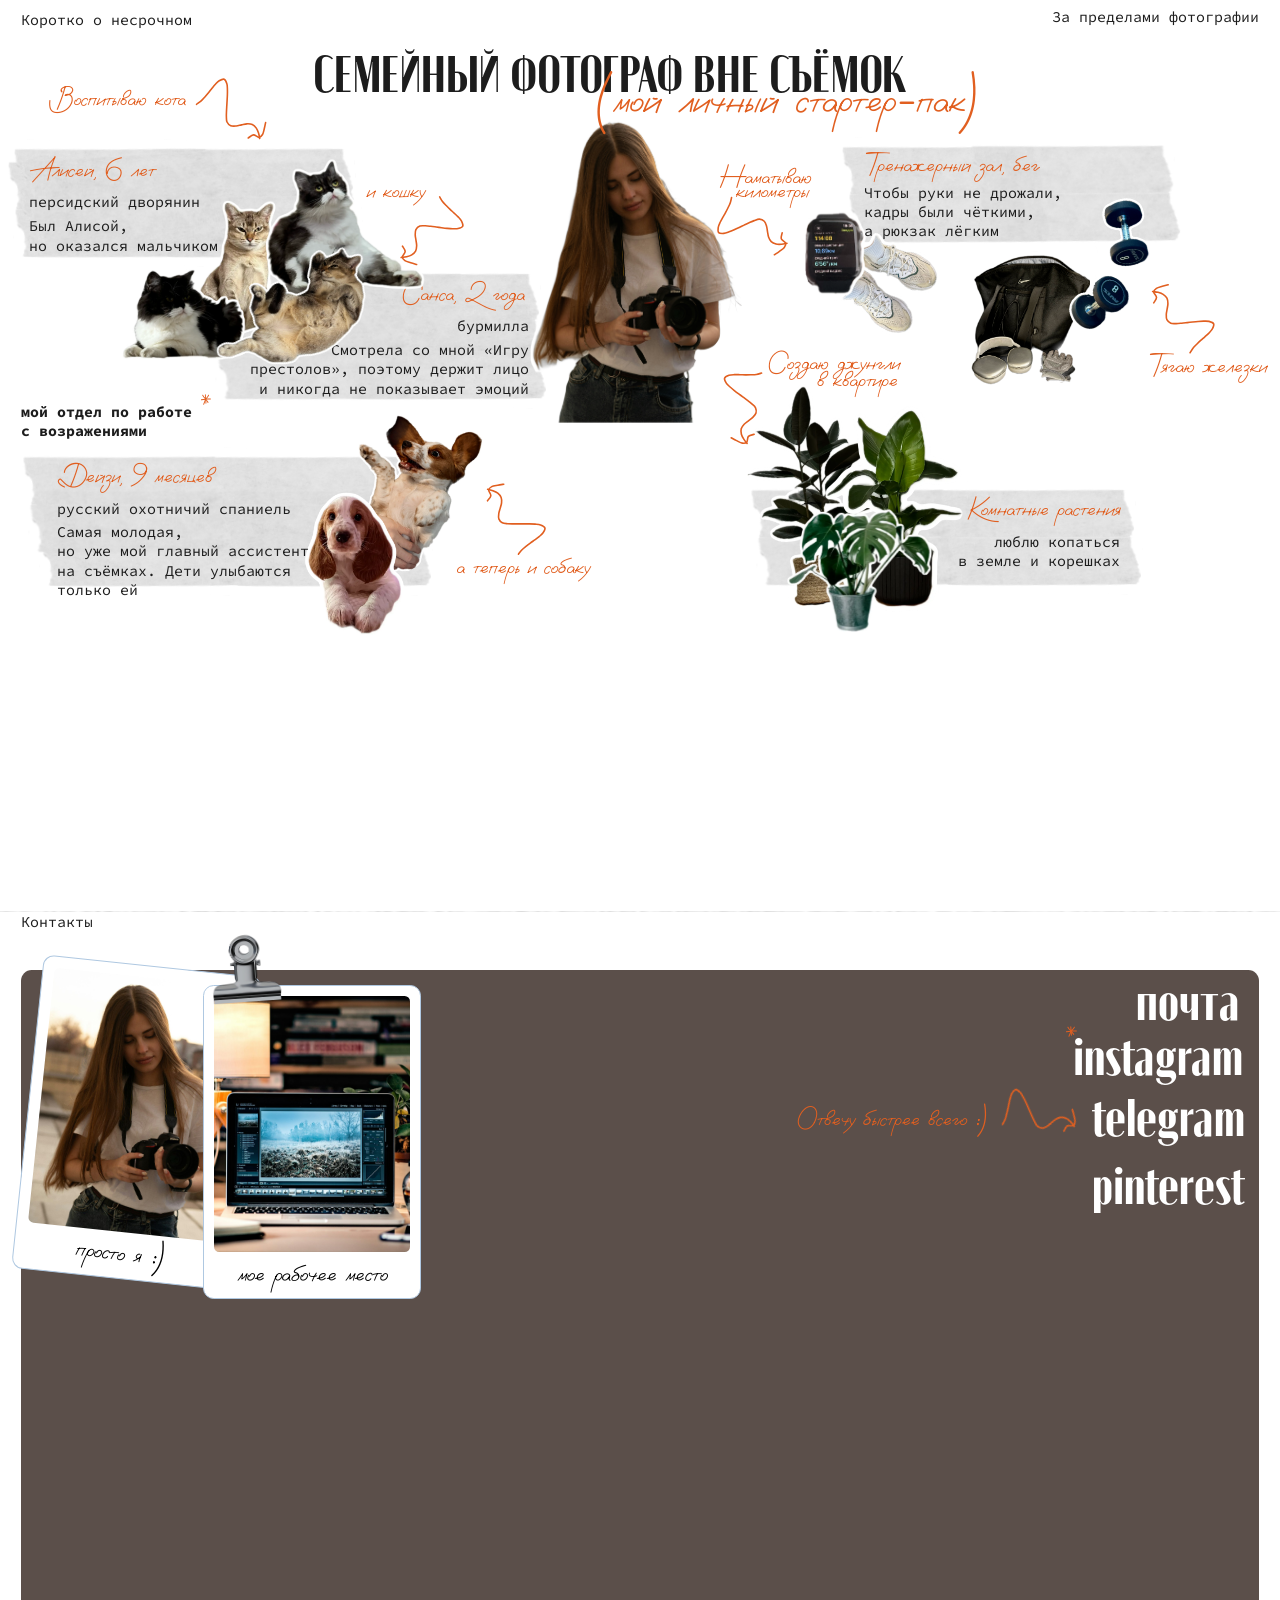
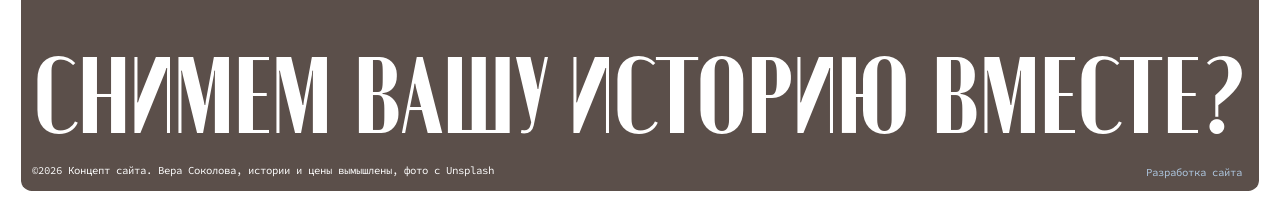
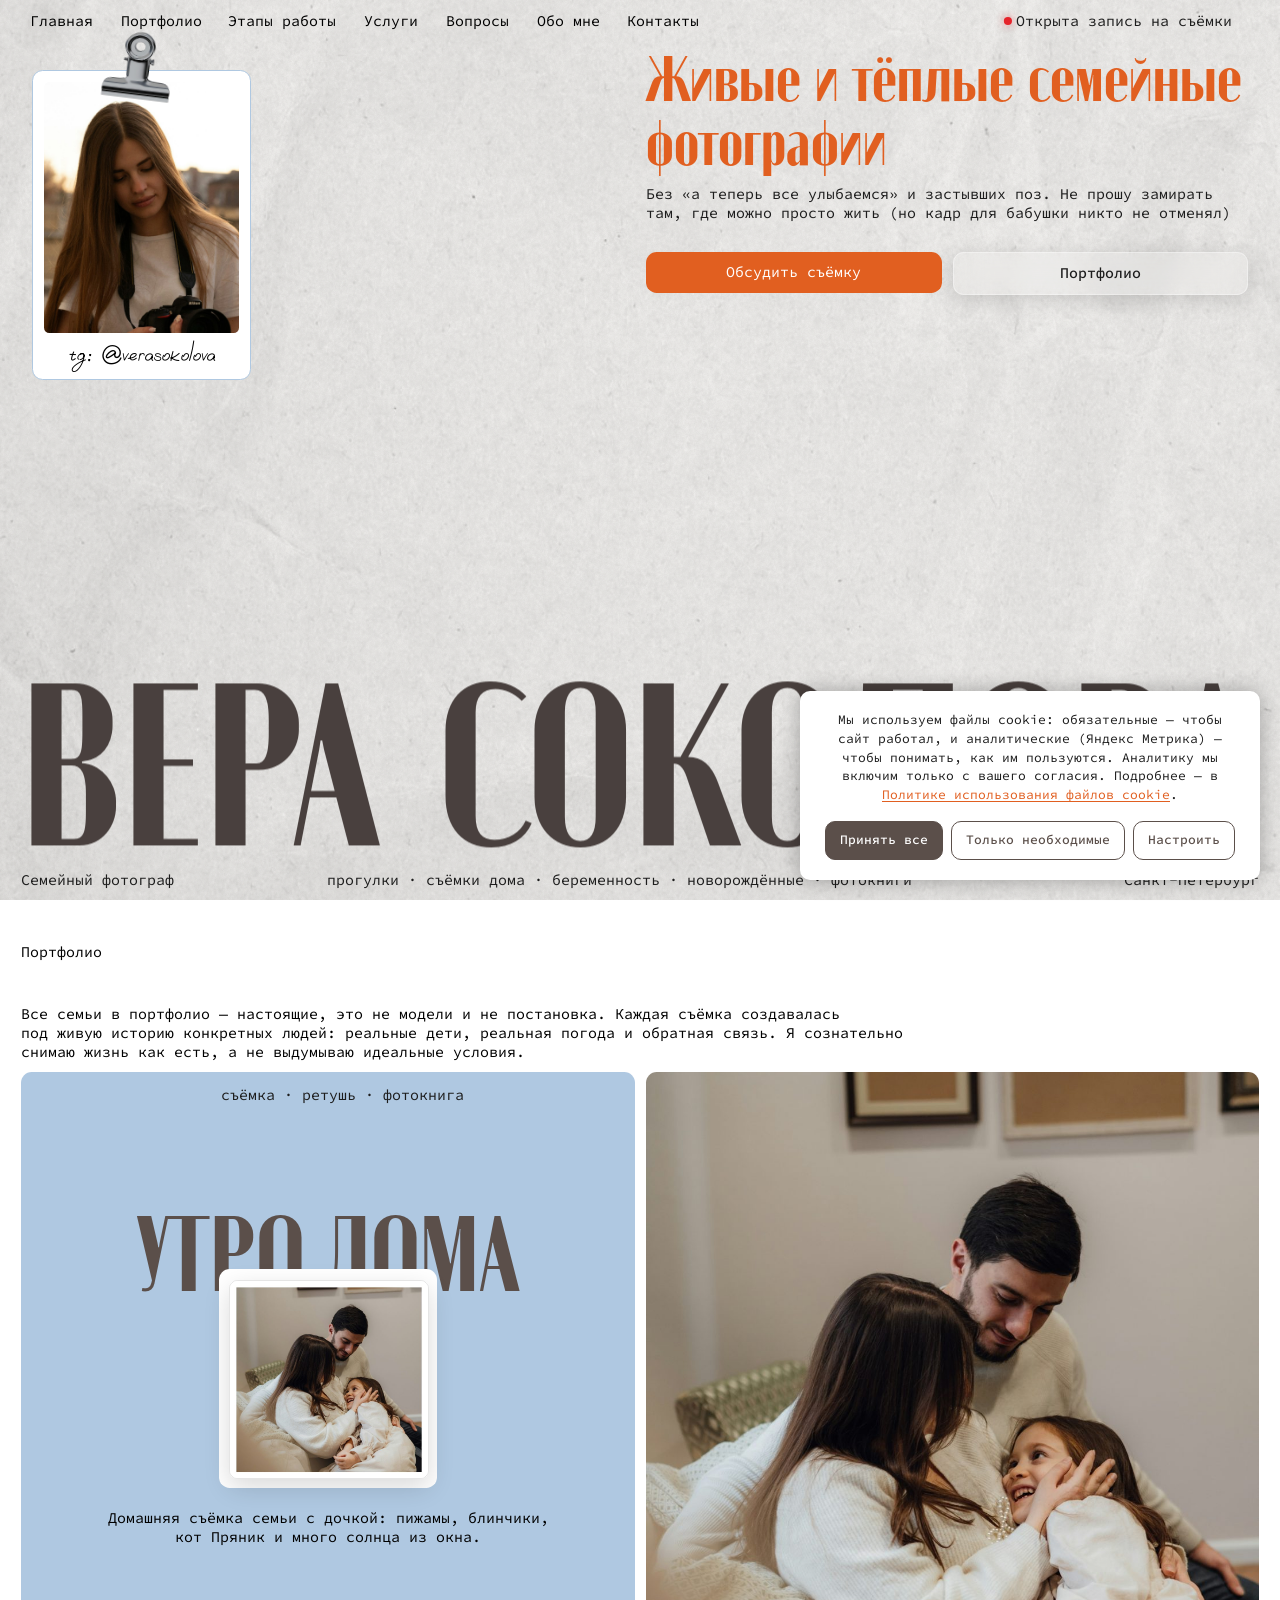
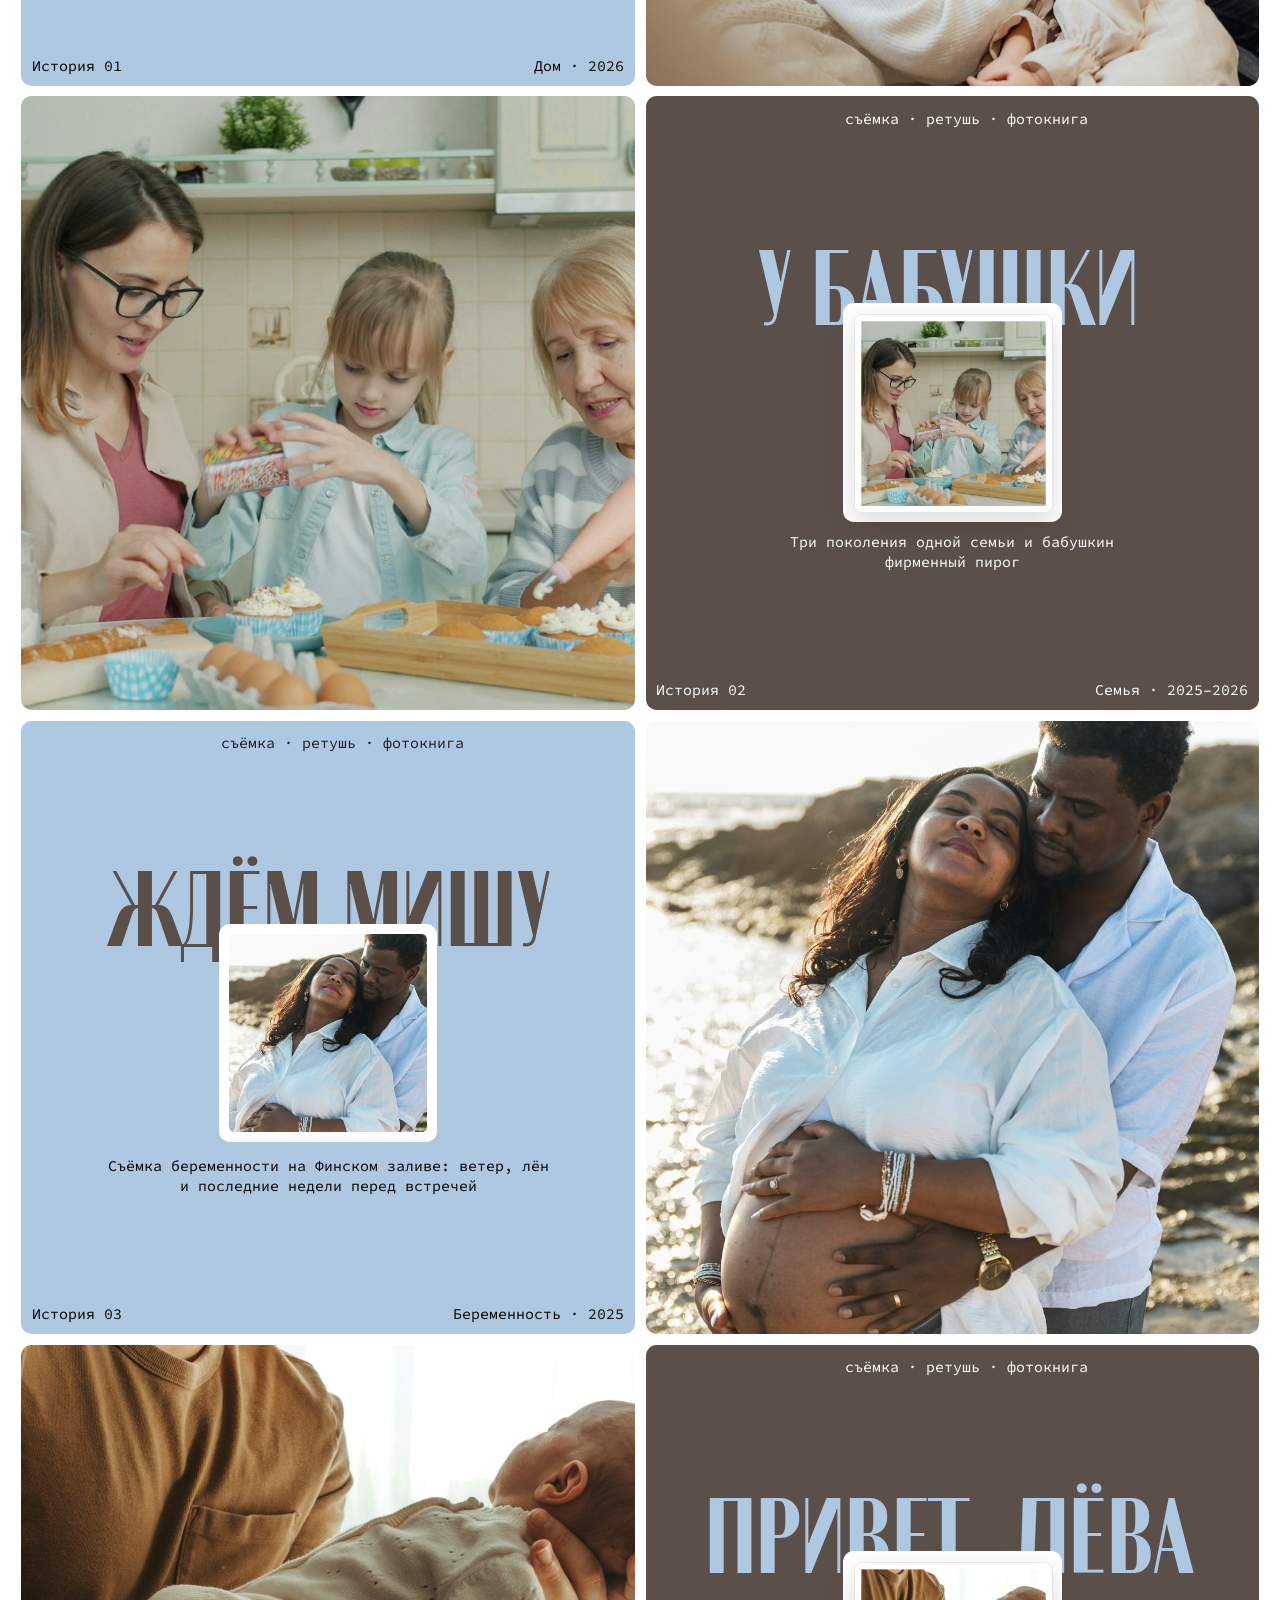
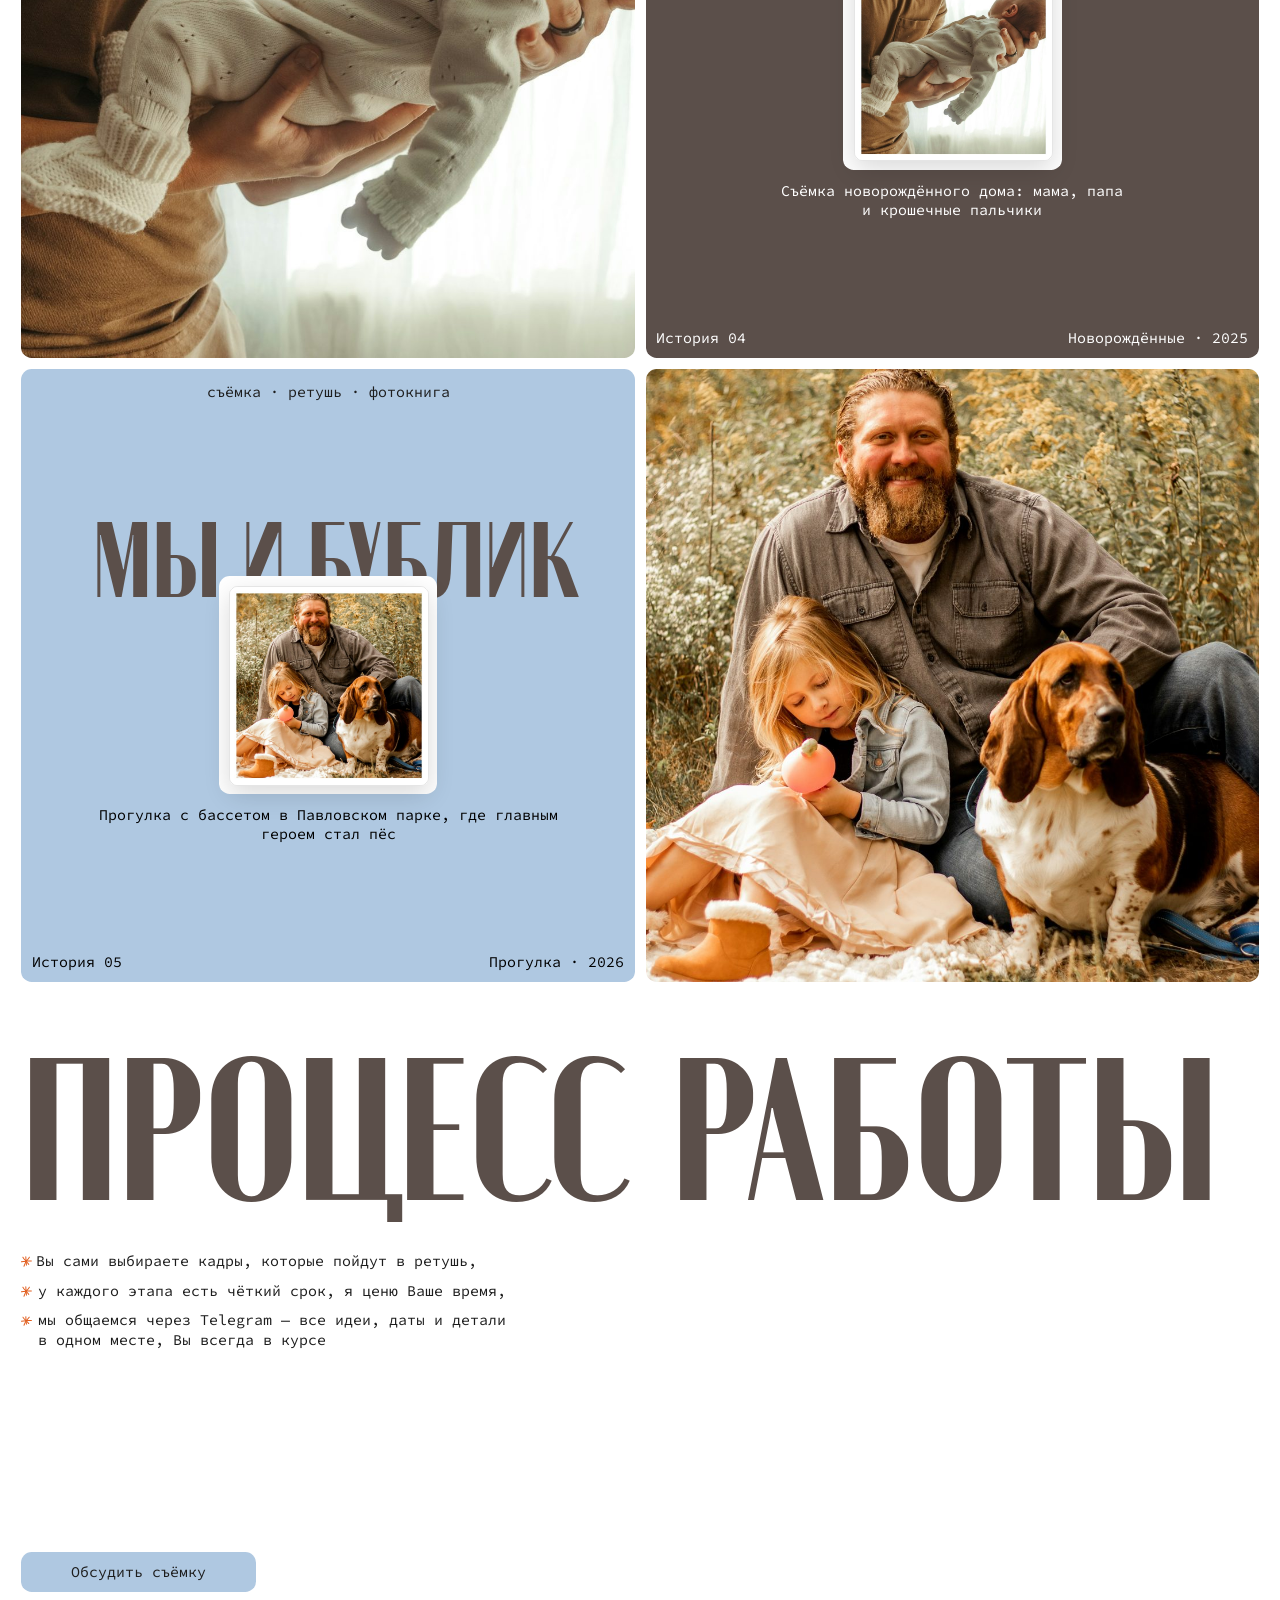
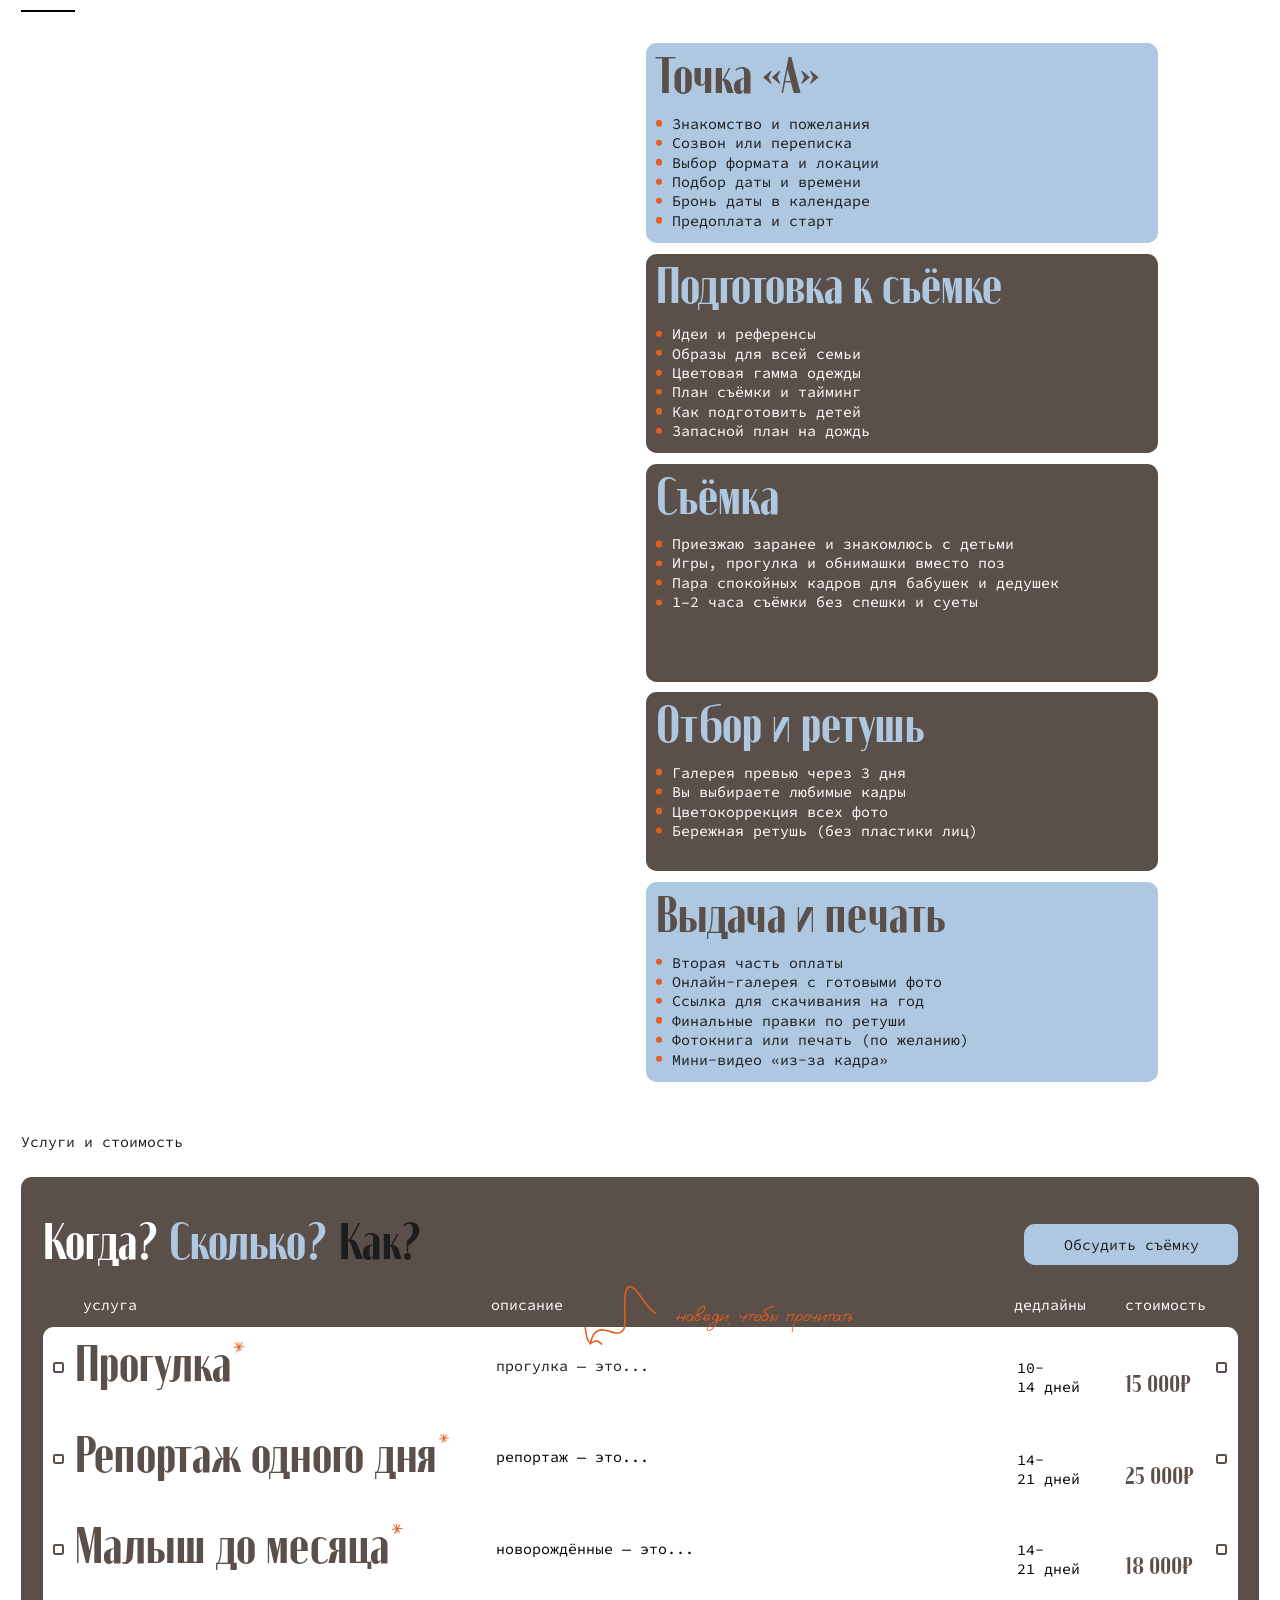
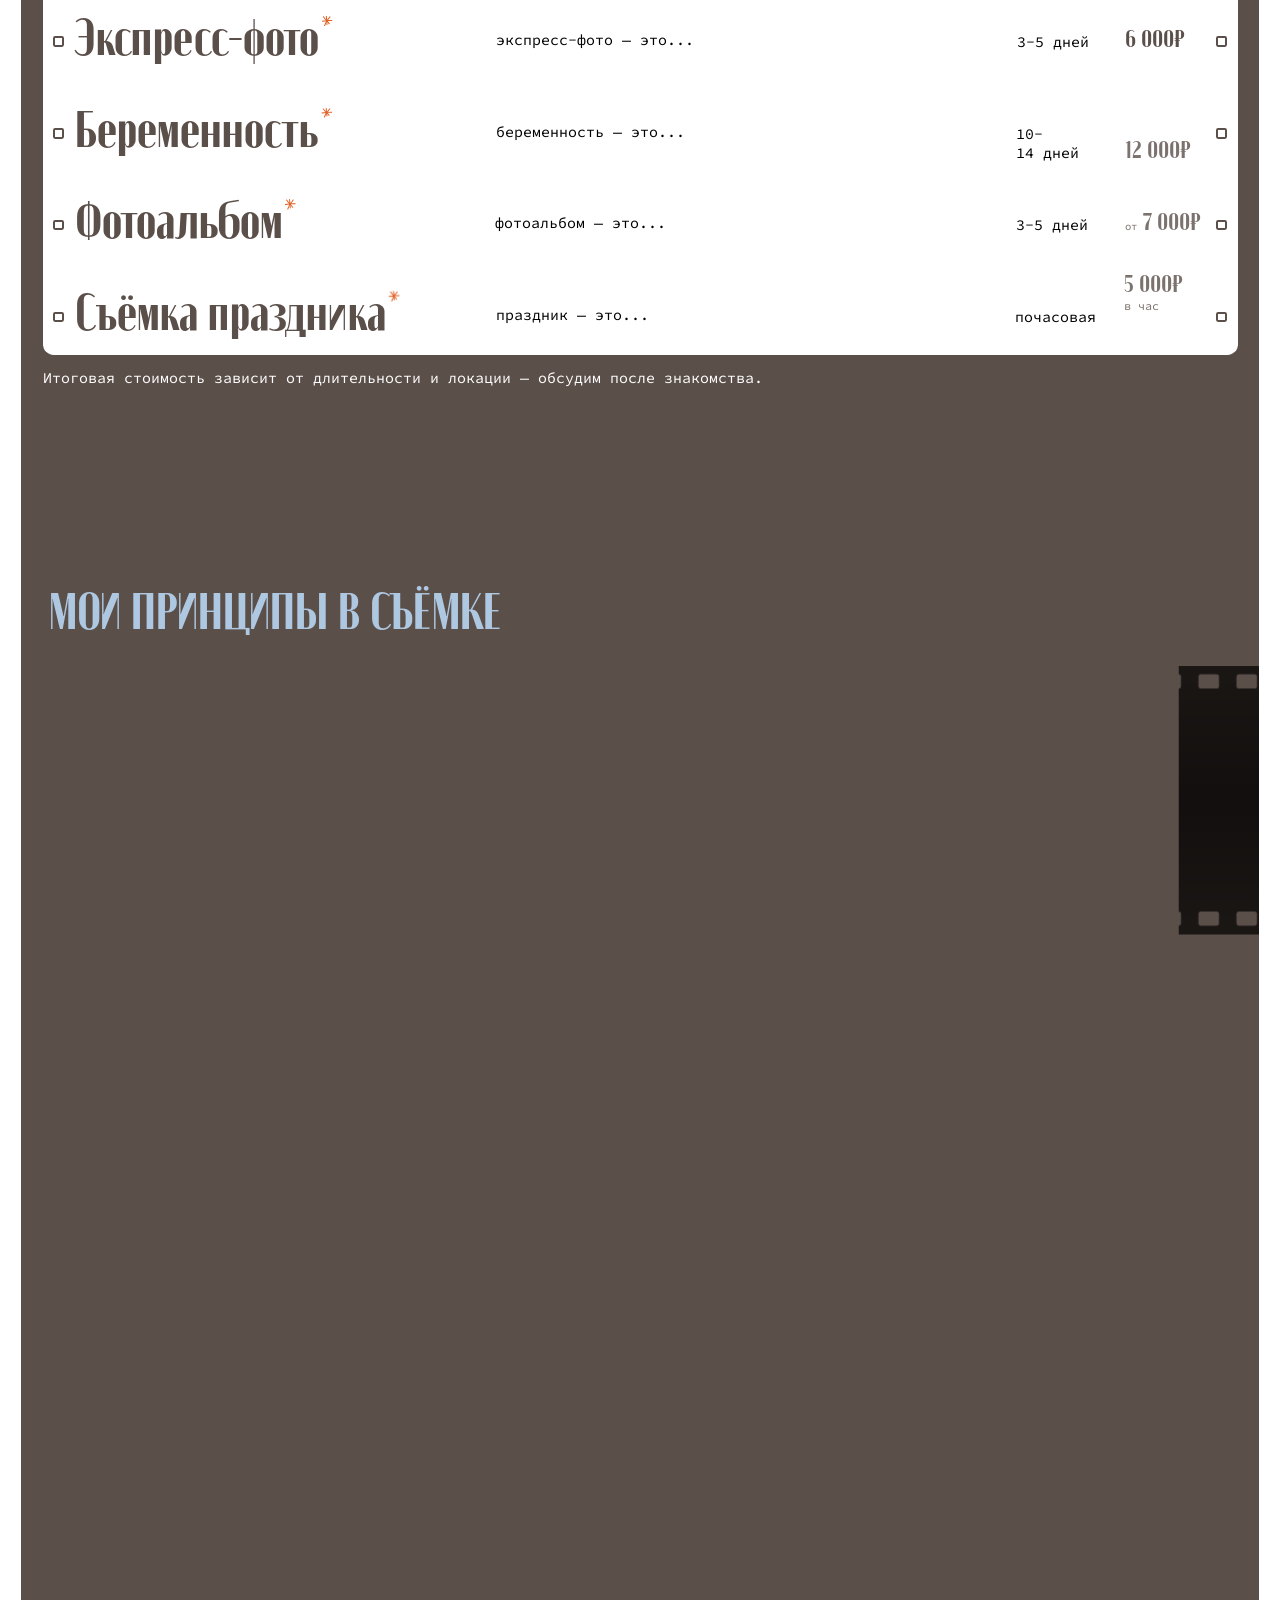
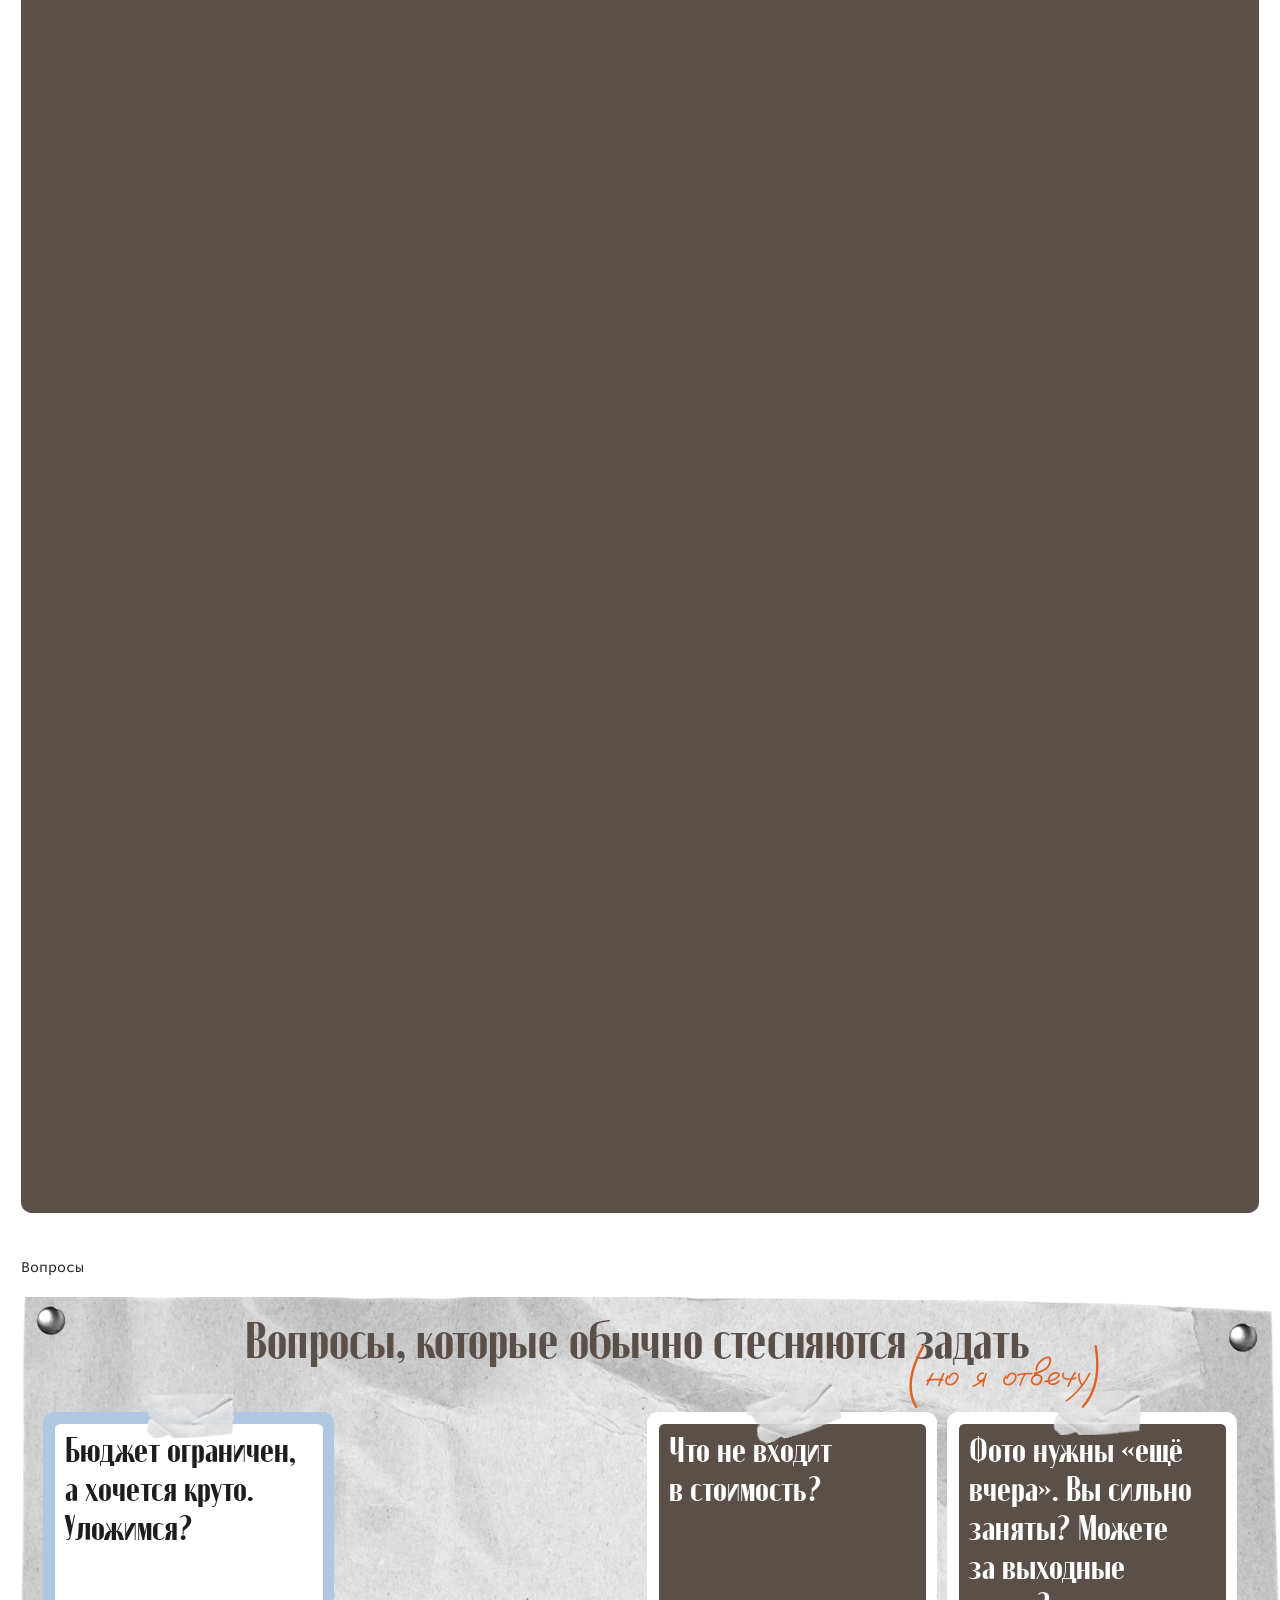
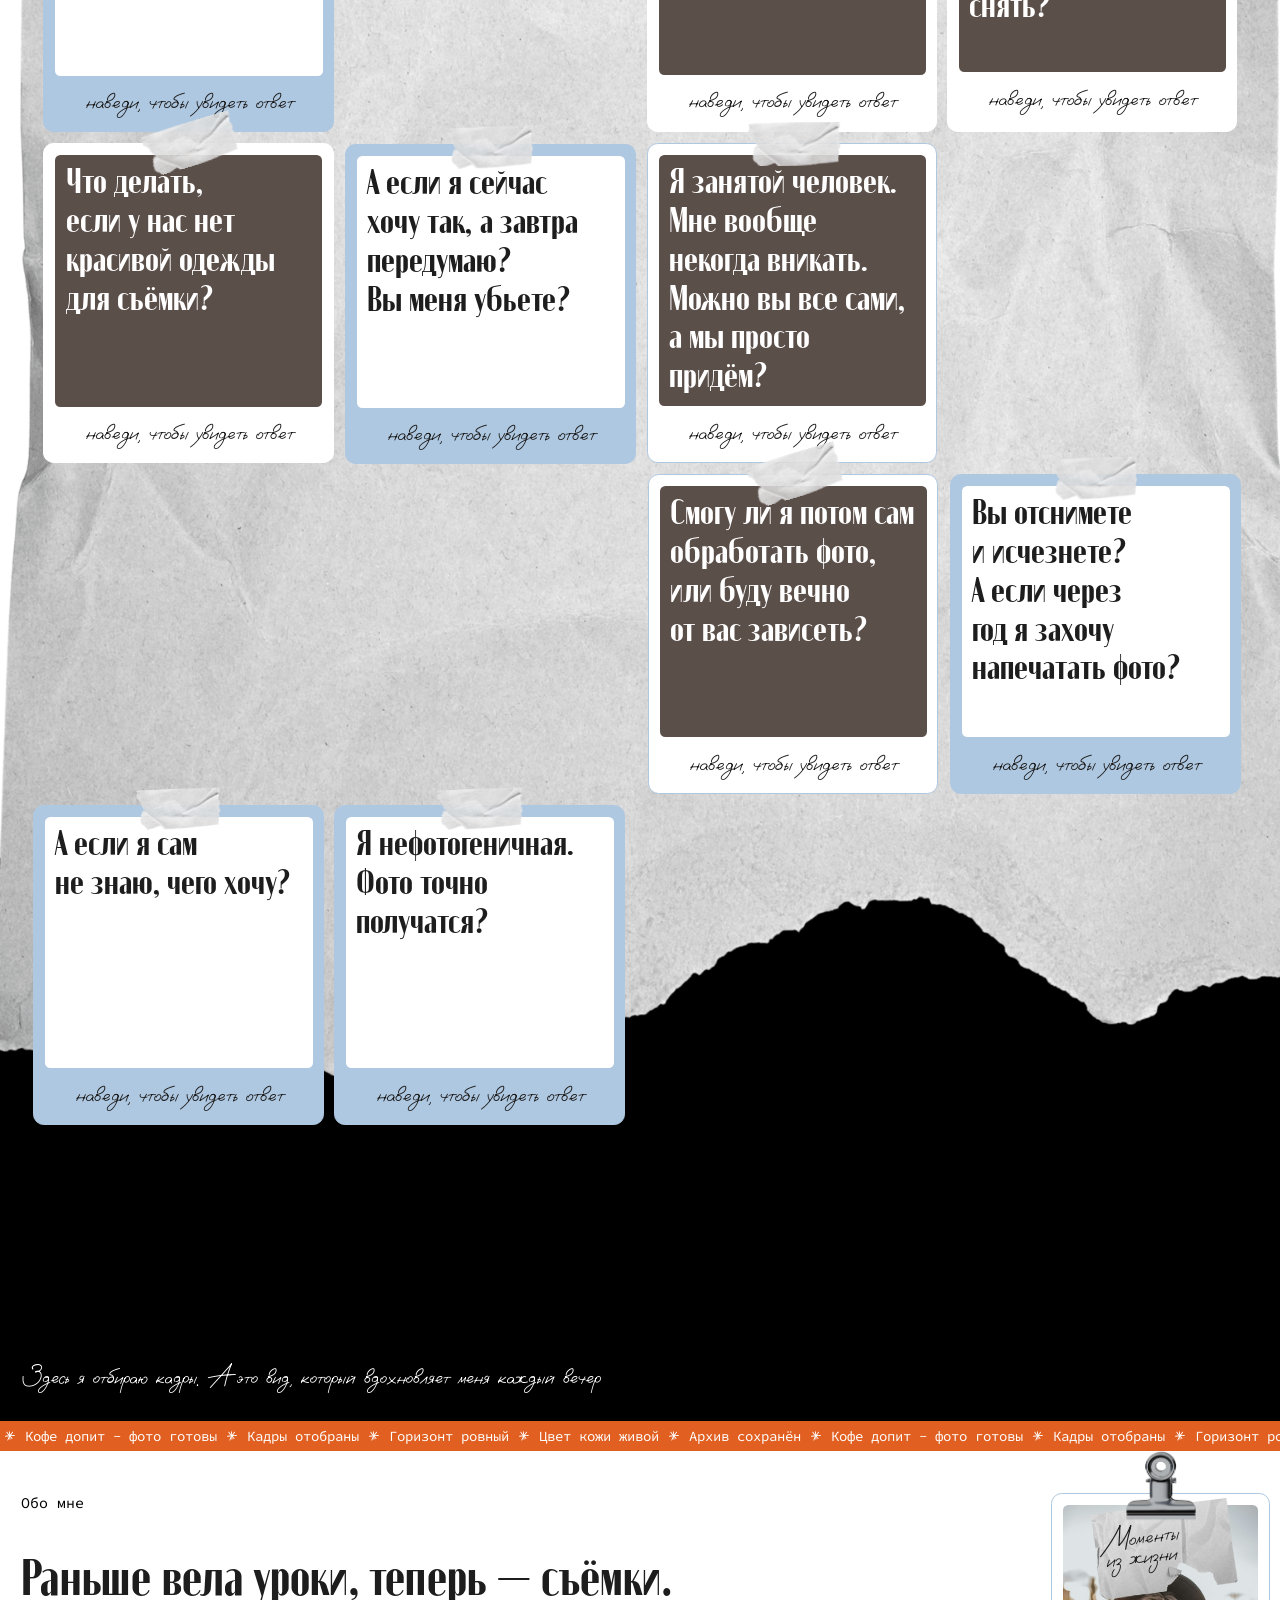
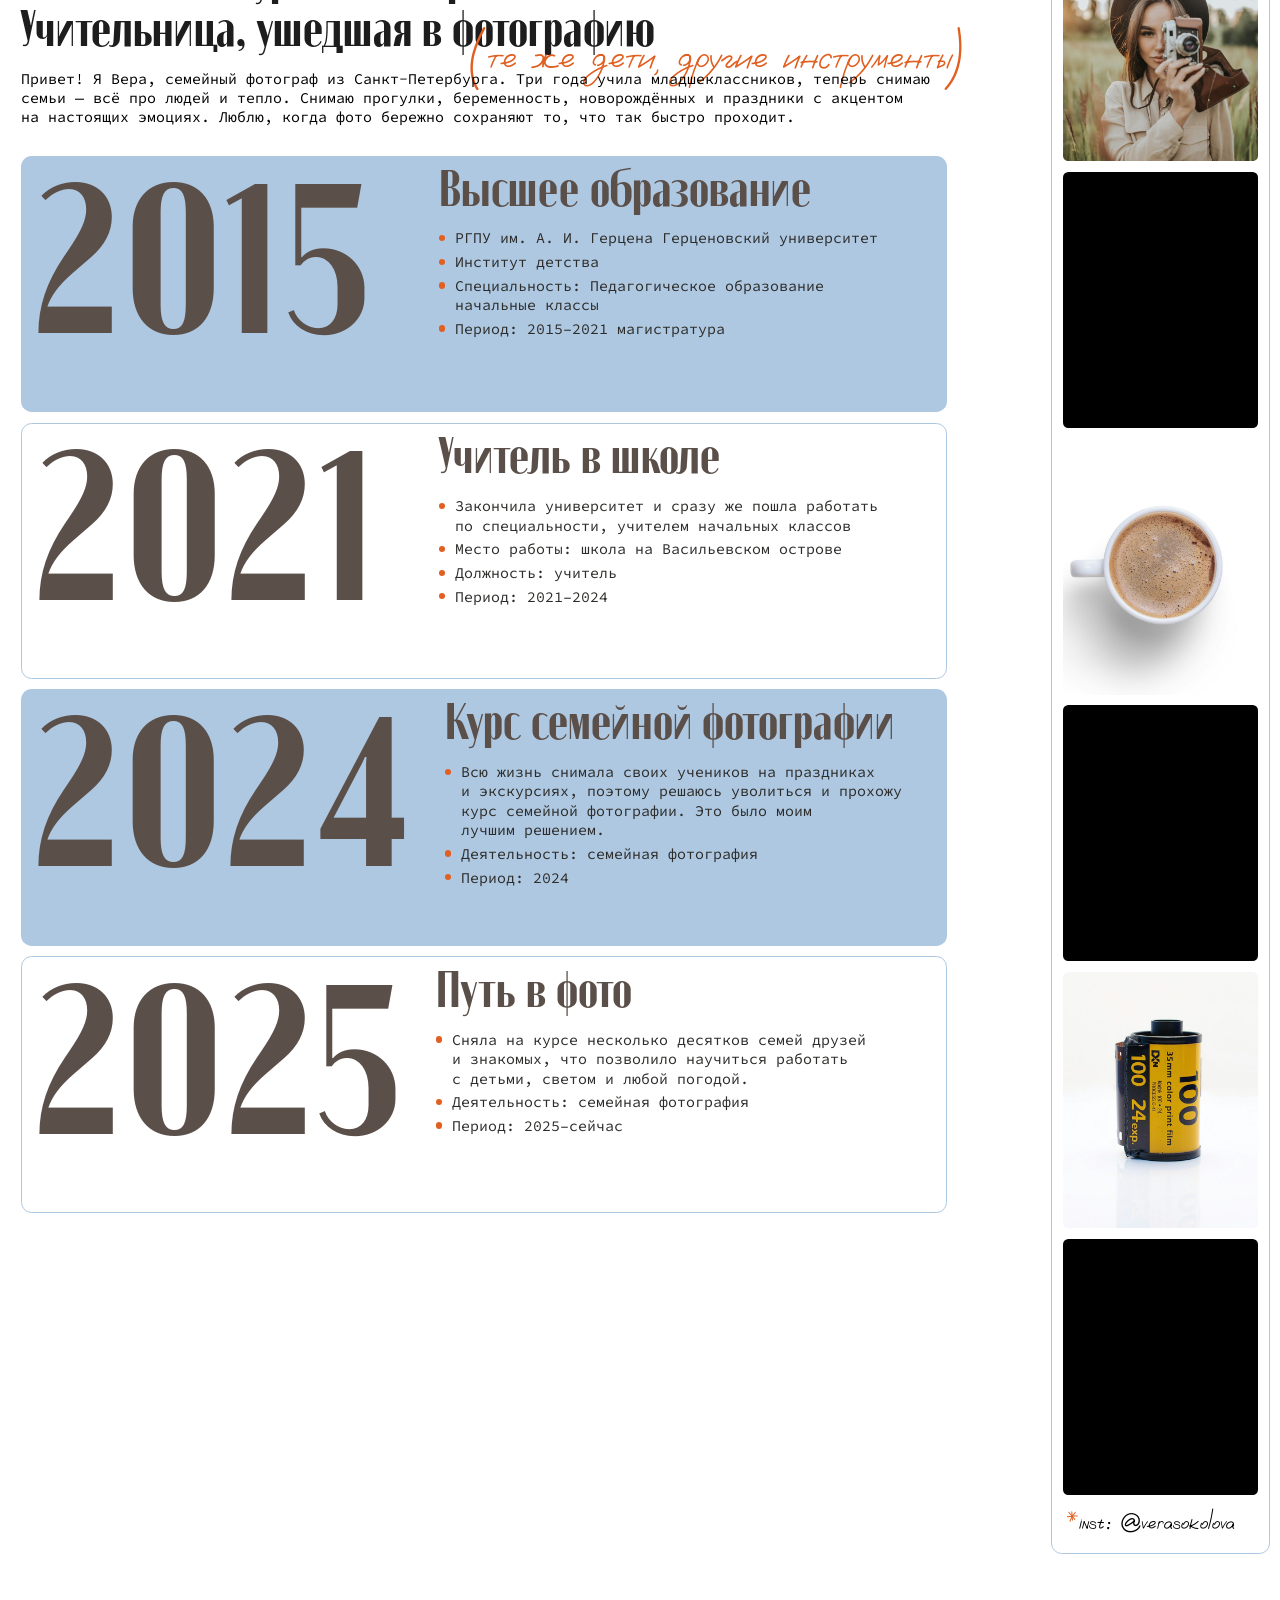
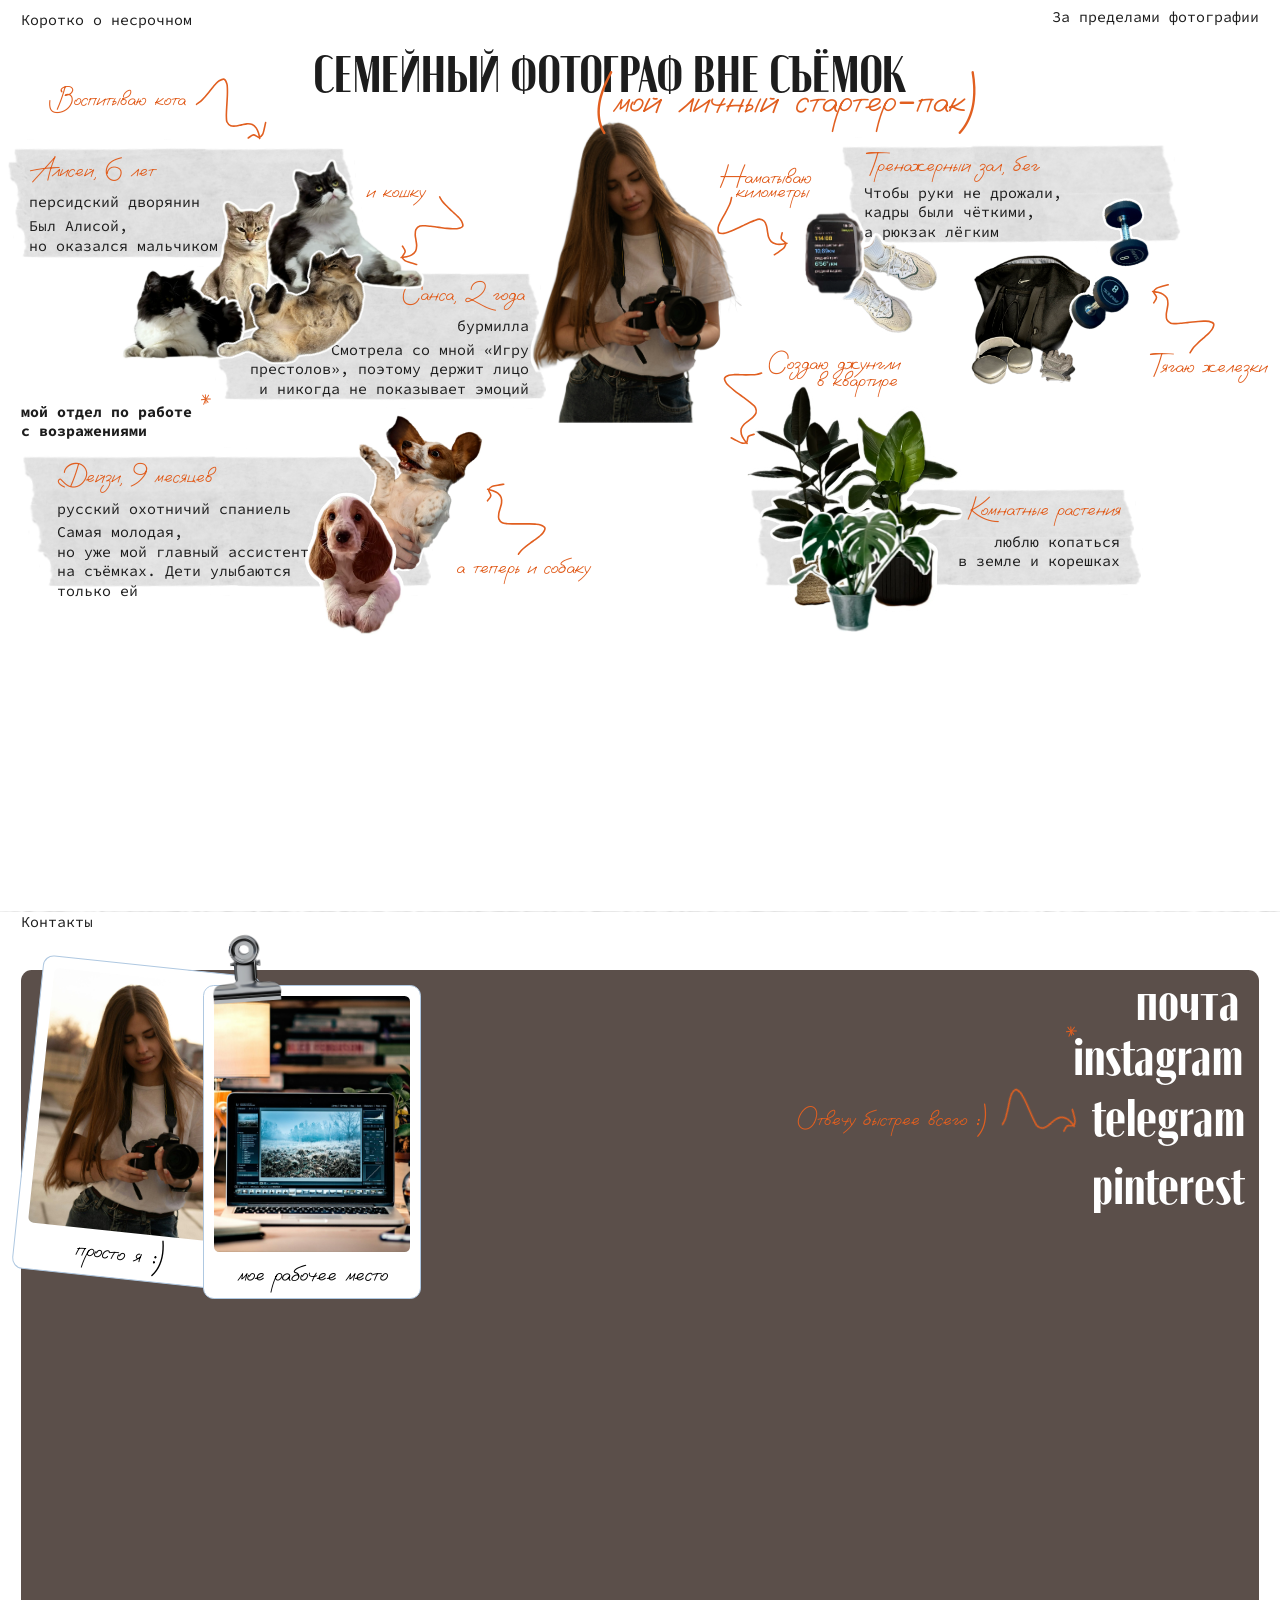
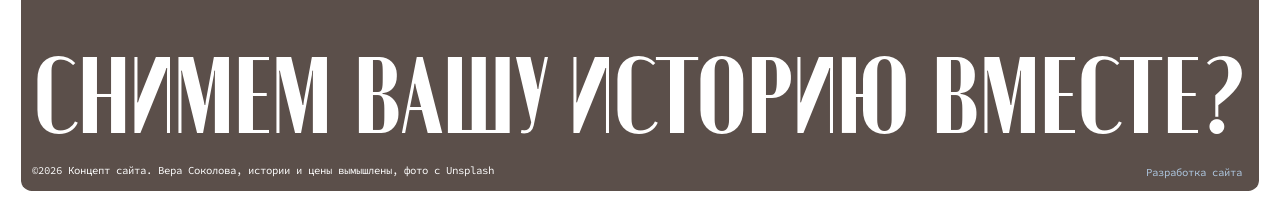
